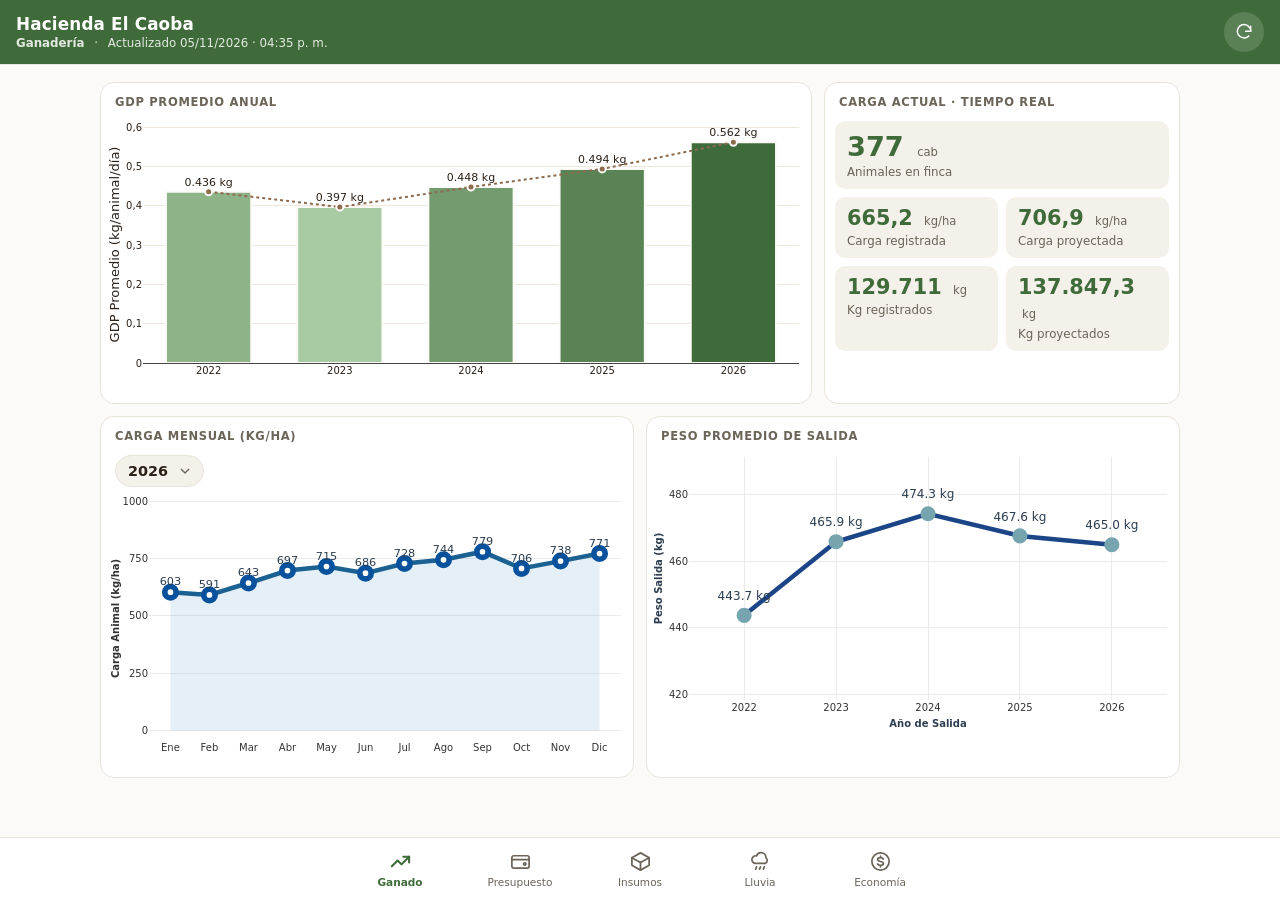
==== movil/index.html @ 1cb39049 "App móvil actualizada 2026-11-05 16:36" ====
<!DOCTYPE html>
<html lang="en">
<head>
<meta charset="utf-8"/>
<style>body{background-color:#FBFAF6;}</style>
<script src="lib/htmlwidgets-1.6.4/htmlwidgets.js"></script>
<script src="lib/plotly-binding-4.12.1/plotly.js"></script>
<script src="lib/typedarray-0.1/typedarray.min.js"></script>
<script src="lib/jquery-3.5.1/jquery.min.js"></script>
<link href="lib/crosstalk-1.2.2/css/crosstalk.min.css" rel="stylesheet" />
<script src="lib/crosstalk-1.2.2/js/crosstalk.min.js"></script>
<link href="lib/plotly-htmlwidgets-css-2.25.2/plotly-htmlwidgets.css" rel="stylesheet" />
<script src="lib/plotly-main-2.25.2/plotly-latest.min.js"></script>
<script src="lib/plotly-locale-es-2.25.2/es.js"></script>
<script src="lib/core-js-2.5.3/shim.min.js"></script>
<script src="lib/react-18.2.0/react.min.js"></script>
<script src="lib/react-18.2.0/react-dom.min.js"></script>
<script src="lib/reactwidget-2.0.0/react-tools.js"></script>
<link href="lib/htmltools-fill-0.5.9/fill.css" rel="stylesheet" />
<link href="lib/reactable-0.4.5/reactable.css" rel="stylesheet" />
<script src="lib/reactable-binding-0.4.5/reactable.js"></script>
  <meta name="viewport" content="width=device-width, initial-scale=1, viewport-fit=cover"/>
  <meta name="theme-color" content="#3F6B3A"/>
  <meta name="mobile-web-app-capable" content="yes"/>
  <meta name="apple-mobile-web-app-capable" content="yes"/>
  <meta name="apple-mobile-web-app-status-bar-style" content="black-translucent"/>
  <meta name="apple-mobile-web-app-title" content="El Caoba"/>
  <title>Hacienda El Caoba</title>
  <link rel="manifest" href="manifest.json"/>
  <link rel="icon" type="image/png" href="icon-192.png"/>
  <link rel="apple-touch-icon" href="apple-touch-icon.png"/>
  <link rel="stylesheet" href="movil.css"/>
</head>
<body>
<header class="top">
  <div class="top-txt">
    <div class="marca">Hacienda El Caoba</div>
    <div class="sub">
      <span id="titulo-tab">Ganadería</span>
      <span class="punto">·</span>
      Actualizado 05/11/2026 · 04:35 p. m.
    </div>
  </div>
  <button type="button" id="btn-recargar" class="recargar" aria-label="Recargar"><svg viewBox="0 0 24 24" aria-hidden="true"><path d="M20 11a8 8 0 1 0-2.3 5.7"/><polyline points="20 5 20 11 14 11"/></svg></button>
</header>
<main>
  <section id="tab-ganado" class="tab" data-titulo="Ganadería">
    <div class="grid ocho-cuatro">
      <div class="card orden-1">
        <div class="card-h">Carga actual · tiempo real</div>
        <div class="card-b">
          <div class="kpis">
            <div class="kpi ancho">
              <div class="kpi-v">
                377
                <span class="kpi-u">cab</span>
              </div>
              <div class="kpi-l">Animales en finca</div>
            </div>
            <div class="kpi">
              <div class="kpi-v">
                665,2
                <span class="kpi-u">kg/ha</span>
              </div>
              <div class="kpi-l">Carga registrada</div>
            </div>
            <div class="kpi">
              <div class="kpi-v">
                706,9
                <span class="kpi-u">kg/ha</span>
              </div>
              <div class="kpi-l">Carga proyectada</div>
            </div>
            <div class="kpi">
              <div class="kpi-v">
                129.711
                <span class="kpi-u">kg</span>
              </div>
              <div class="kpi-l">Kg registrados</div>
            </div>
            <div class="kpi">
              <div class="kpi-v">
                137.847,3
                <span class="kpi-u">kg</span>
              </div>
              <div class="kpi-l">Kg proyectados</div>
            </div>
          </div>
        </div>
      </div>
      <div class="card">
        <div class="card-h">GDP promedio anual</div>
        <div class="card-b">
          <div id="htmlwidget-a398d5fec4805146b8e8" style="width:100%;height:280px;" class="plotly html-widget"></div>
          <script type="application/json" data-for="htmlwidget-a398d5fec4805146b8e8">{"x":{"visdat":{"25c83683757":["function () ","plotlyVisDat"]},"cur_data":"25c83683757","attrs":{"25c83683757":{"x":{},"y":{},"marker":{"color":["#8EB389","#A9CBA4","#749B6F","#598354","#3F6B3A"],"line":{"color":"#FBFAF6","width":2}},"text":{},"textposition":"outside","hovertemplate":"<b>%{x}<\/b><br>GDP: %{text}<extra><\/extra>","alpha_stroke":1,"sizes":[10,100],"spans":[1,20],"type":"bar"},"25c83683757.1":{"x":{},"y":{},"marker":{"color":"#8C6A4E","line":{"color":"#FBFAF6","width":2},"size":7},"text":{},"textposition":"outside","hovertemplate":"<b>%{x}<\/b><br>GDP: %{text}<extra><\/extra>","alpha_stroke":1,"sizes":[10,100],"spans":[1,20],"type":"scatter","mode":"lines+markers","line":{"color":"#8C6A4E","width":2,"dash":"dot"},"showlegend":false,"hoverinfo":"skip","inherit":true}},"layout":{"margin":{"l":6,"r":6,"t":8,"b":6,"pad":0},"showlegend":false,"bargap":0.34999999999999998,"xaxis":{"domain":[0,1],"automargin":true,"title":"","type":"category","categoryorder":"array","categoryarray":["2022","2023","2024","2025","2026"],"fixedrange":true,"tickfont":{"size":10}},"yaxis":{"domain":[0,1],"automargin":true,"title":"GDP Promedio (kg/animal/día)","rangemode":"tozero","gridcolor":"#eee8dc","fixedrange":true,"tickfont":{"size":10}},"hovermode":"closest","autosize":true,"paper_bgcolor":"rgba(0,0,0,0)","plot_bgcolor":"rgba(0,0,0,0)","dragmode":false,"font":{"family":"system-ui, -apple-system, Segoe UI, Roboto, sans-serif","size":11,"color":"#2B2118"},"legend":{"orientation":"h","x":0,"xanchor":"left","y":1.02,"yanchor":"bottom","font":{"size":10},"bgcolor":"rgba(0,0,0,0)"},"hoverlabel":{"font":{"size":12}}},"source":"A","config":{"modeBarButtonsToAdd":["hoverclosest","hovercompare"],"showSendToCloud":false,"responsive":true,"locale":"es","displayModeBar":false,"scrollZoom":false,"doubleClick":false},"data":[{"x":["2022","2023","2024","2025","2026"],"y":[0.436,0.39700000000000002,0.44800000000000001,0.49399999999999999,0.56200000000000006],"marker":{"color":["#8EB389","#A9CBA4","#749B6F","#598354","#3F6B3A"],"line":{"color":"#FBFAF6","width":2}},"text":["0.436 kg","0.397 kg","0.448 kg","0.494 kg","0.562 kg"],"textposition":["outside","outside","outside","outside","outside"],"hovertemplate":["<b>%{x}<\/b><br>GDP: %{text}<extra><\/extra>","<b>%{x}<\/b><br>GDP: %{text}<extra><\/extra>","<b>%{x}<\/b><br>GDP: %{text}<extra><\/extra>","<b>%{x}<\/b><br>GDP: %{text}<extra><\/extra>","<b>%{x}<\/b><br>GDP: %{text}<extra><\/extra>"],"type":"bar","error_y":{"color":"rgba(31,119,180,1)"},"error_x":{"color":"rgba(31,119,180,1)"},"xaxis":"x","yaxis":"y","frame":null},{"x":["2022","2023","2024","2025","2026"],"y":[0.436,0.39700000000000002,0.44800000000000001,0.49399999999999999,0.56200000000000006],"marker":{"color":"#8C6A4E","line":{"color":"#FBFAF6","width":2},"size":7},"text":["0.436 kg","0.397 kg","0.448 kg","0.494 kg","0.562 kg"],"textposition":["outside","outside","outside","outside","outside"],"hovertemplate":["<b>%{x}<\/b><br>GDP: %{text}<extra><\/extra>","<b>%{x}<\/b><br>GDP: %{text}<extra><\/extra>","<b>%{x}<\/b><br>GDP: %{text}<extra><\/extra>","<b>%{x}<\/b><br>GDP: %{text}<extra><\/extra>","<b>%{x}<\/b><br>GDP: %{text}<extra><\/extra>"],"type":"scatter","mode":"lines+markers","line":{"color":"#8C6A4E","width":2,"dash":"dot"},"showlegend":false,"hoverinfo":["skip","skip","skip","skip","skip"],"error_y":{"color":"rgba(255,127,14,1)"},"error_x":{"color":"rgba(255,127,14,1)"},"xaxis":"x","yaxis":"y","frame":null}],"highlight":{"on":"plotly_click","persistent":false,"dynamic":false,"selectize":false,"opacityDim":0.20000000000000001,"selected":{"opacity":1},"debounce":0},"shinyEvents":["plotly_hover","plotly_click","plotly_selected","plotly_relayout","plotly_brushed","plotly_brushing","plotly_clickannotation","plotly_doubleclick","plotly_deselect","plotly_afterplot","plotly_sunburstclick"],"base_url":"https://plot.ly"},"evals":[],"jsHooks":[]}</script>
        </div>
      </div>
    </div>
    <div class="grid dos">
      <div class="card">
        <div class="card-h">Carga mensual (kg/ha)</div>
        <div class="card-b">
          <div class="selector-anio">
            <select class="sel" aria-label="Año">
              <option value="2022">2022</option>
              <option value="2023">2023</option>
              <option value="2024">2024</option>
              <option value="2025">2025</option>
              <option value="2026" selected>2026</option>
            </select>
            <div class="anio-panel" data-anio="2022" hidden>
              <div id="htmlwidget-6ce4cb47ebc7bf6edc62" style="width:100%;height:280px;" class="plotly html-widget"></div>
              <script type="application/json" data-for="htmlwidget-6ce4cb47ebc7bf6edc62">{"x":{"data":[{"x":[1,2,3,4,5,6,7,8,9,10,11,12,12,12,11,10,9,8,7,6,5,4,3,2,1,1],"y":[0,0,0,0,0,0,0,0,0,0,0,0,0,377.69999999999999,428.89999999999998,422.30000000000001,422.80000000000001,459.39999999999998,444.19999999999999,517.20000000000005,539.70000000000005,456.19999999999999,387.10000000000002,371.30000000000001,356.5,0],"text":["as.numeric(mes_nombre):  1<br />kg_por_ha: 356.5","as.numeric(mes_nombre):  2<br />kg_por_ha: 371.3","as.numeric(mes_nombre):  3<br />kg_por_ha: 387.1","as.numeric(mes_nombre):  4<br />kg_por_ha: 456.2","as.numeric(mes_nombre):  5<br />kg_por_ha: 539.7","as.numeric(mes_nombre):  6<br />kg_por_ha: 517.2","as.numeric(mes_nombre):  7<br />kg_por_ha: 444.2","as.numeric(mes_nombre):  8<br />kg_por_ha: 459.4","as.numeric(mes_nombre):  9<br />kg_por_ha: 422.8","as.numeric(mes_nombre): 10<br />kg_por_ha: 422.3","as.numeric(mes_nombre): 11<br />kg_por_ha: 428.9","as.numeric(mes_nombre): 12<br />kg_por_ha: 377.7","as.numeric(mes_nombre): 12<br />kg_por_ha: 377.7","as.numeric(mes_nombre): 12<br />kg_por_ha: 377.7","as.numeric(mes_nombre): 11<br />kg_por_ha: 428.9","as.numeric(mes_nombre): 10<br />kg_por_ha: 422.3","as.numeric(mes_nombre):  9<br />kg_por_ha: 422.8","as.numeric(mes_nombre):  8<br />kg_por_ha: 459.4","as.numeric(mes_nombre):  7<br />kg_por_ha: 444.2","as.numeric(mes_nombre):  6<br />kg_por_ha: 517.2","as.numeric(mes_nombre):  5<br />kg_por_ha: 539.7","as.numeric(mes_nombre):  4<br />kg_por_ha: 456.2","as.numeric(mes_nombre):  3<br />kg_por_ha: 387.1","as.numeric(mes_nombre):  2<br />kg_por_ha: 371.3","as.numeric(mes_nombre):  1<br />kg_por_ha: 356.5","as.numeric(mes_nombre):  1<br />kg_por_ha: 356.5"],"type":"scatter","mode":"lines","line":{"width":1.8897637795275593,"color":"transparent","dash":"solid"},"fill":"toself","fillcolor":"rgba(44,127,184,0.12)","hoveron":"points","showlegend":false,"xaxis":"x","yaxis":"y","hoverinfo":"text","frame":null},{"x":[1,2,3,4,5,6,7,8,9,10,11,12],"y":[356.5,371.30000000000001,387.10000000000002,456.19999999999999,539.70000000000005,517.20000000000005,444.19999999999999,459.39999999999998,422.80000000000001,422.30000000000001,428.89999999999998,377.69999999999999],"text":["as.numeric(mes_nombre):  1<br />kg_por_ha: 356.5","as.numeric(mes_nombre):  2<br />kg_por_ha: 371.3","as.numeric(mes_nombre):  3<br />kg_por_ha: 387.1","as.numeric(mes_nombre):  4<br />kg_por_ha: 456.2","as.numeric(mes_nombre):  5<br />kg_por_ha: 539.7","as.numeric(mes_nombre):  6<br />kg_por_ha: 517.2","as.numeric(mes_nombre):  7<br />kg_por_ha: 444.2","as.numeric(mes_nombre):  8<br />kg_por_ha: 459.4","as.numeric(mes_nombre):  9<br />kg_por_ha: 422.8","as.numeric(mes_nombre): 10<br />kg_por_ha: 422.3","as.numeric(mes_nombre): 11<br />kg_por_ha: 428.9","as.numeric(mes_nombre): 12<br />kg_por_ha: 377.7"],"type":"scatter","mode":"lines+markers","line":{"width":4.5354330708661417,"color":"rgba(27,97,145,1)","dash":"solid"},"hoveron":"points","showlegend":false,"xaxis":"x","yaxis":"y","hoverinfo":"text","marker":{"autocolorscale":false,"color":"rgba(255,255,255,1)","opacity":1,"size":11.338582677165356,"symbol":"circle","line":{"width":5.6692913385826778,"color":"rgba(8,81,156,1)"}},"frame":null},{"x":[1,2,3,4,5,6,7,8,9,10,11,12],"y":[396.80400000000003,411.60400000000004,427.40400000000005,496.50400000000002,580.00400000000002,557.50400000000002,484.50400000000002,499.70400000000001,463.10400000000004,462.60400000000004,469.20400000000001,418.00400000000002],"text":["356","371","387","456","540","517","444","459","423","422","429","378"],"hovertext":["as.numeric(mes_nombre):  1<br />kg_por_ha: 356.5<br />sprintf(\"%.0f\", kg_por_ha): 356","as.numeric(mes_nombre):  2<br />kg_por_ha: 371.3<br />sprintf(\"%.0f\", kg_por_ha): 371","as.numeric(mes_nombre):  3<br />kg_por_ha: 387.1<br />sprintf(\"%.0f\", kg_por_ha): 387","as.numeric(mes_nombre):  4<br />kg_por_ha: 456.2<br />sprintf(\"%.0f\", kg_por_ha): 456","as.numeric(mes_nombre):  5<br />kg_por_ha: 539.7<br />sprintf(\"%.0f\", kg_por_ha): 540","as.numeric(mes_nombre):  6<br />kg_por_ha: 517.2<br />sprintf(\"%.0f\", kg_por_ha): 517","as.numeric(mes_nombre):  7<br />kg_por_ha: 444.2<br />sprintf(\"%.0f\", kg_por_ha): 444","as.numeric(mes_nombre):  8<br />kg_por_ha: 459.4<br />sprintf(\"%.0f\", kg_por_ha): 459","as.numeric(mes_nombre):  9<br />kg_por_ha: 422.8<br />sprintf(\"%.0f\", kg_por_ha): 423","as.numeric(mes_nombre): 10<br />kg_por_ha: 422.3<br />sprintf(\"%.0f\", kg_por_ha): 422","as.numeric(mes_nombre): 11<br />kg_por_ha: 428.9<br />sprintf(\"%.0f\", kg_por_ha): 429","as.numeric(mes_nombre): 12<br />kg_por_ha: 377.7<br />sprintf(\"%.0f\", kg_por_ha): 378"],"textfont":{"size":11.338582677165356,"color":"rgba(44,62,80,1)"},"type":"scatter","mode":"text","hoveron":"points","showlegend":false,"xaxis":"x","yaxis":"y","hoverinfo":"text","frame":null}],"layout":{"margin":{"l":6,"r":6,"t":8,"b":6,"pad":0},"paper_bgcolor":"rgba(0,0,0,0)","font":{"color":"#2B2118","family":"system-ui, -apple-system, Segoe UI, Roboto, sans-serif","size":11},"xaxis":{"domain":[0,1],"automargin":true,"type":"linear","autorange":false,"range":[0.44999999999999996,12.550000000000001],"tickmode":"array","ticktext":["Ene","Feb","Mar","Abr","May","Jun","Jul","Ago","Sep","Oct","Nov","Dic"],"tickvals":[1,2,3,4,5,6,7.0000000000000009,8,9,10,11,12],"categoryorder":"array","categoryarray":["Ene","Feb","Mar","Abr","May","Jun","Jul","Ago","Sep","Oct","Nov","Dic"],"nticks":null,"ticks":"","tickcolor":null,"ticklen":3.6529680365296811,"tickwidth":0,"showticklabels":true,"tickfont":{"color":"rgba(51,51,51,1)","family":"","size":10},"tickangle":-0,"showline":false,"linecolor":null,"linewidth":0,"showgrid":false,"gridcolor":null,"gridwidth":0,"zeroline":false,"anchor":"y","title":{"text":"","font":{"color":"rgba(0,0,0,1)","family":"","size":10}},"hoverformat":".2f","fixedrange":true},"yaxis":{"domain":[0,1],"automargin":true,"type":"linear","autorange":false,"range":[-29.000200000000003,719.20496000000003],"tickmode":"array","ticktext":["0","200","400","600"],"tickvals":[0,200,399.99999999999994,600],"categoryorder":"array","categoryarray":["0","200","400","600"],"nticks":null,"ticks":"","tickcolor":null,"ticklen":3.6529680365296811,"tickwidth":0,"showticklabels":true,"tickfont":{"color":"rgba(51,51,51,1)","family":"","size":10},"tickangle":-0,"showline":false,"linecolor":null,"linewidth":0,"showgrid":true,"gridcolor":"rgba(235,235,235,1)","gridwidth":0.66417600664176002,"zeroline":false,"anchor":"x","title":{"text":"<b> Carga Animal (kg/ha) <\/b>","font":{"color":"rgba(51,51,51,1)","family":"","size":10}},"hoverformat":".2f","fixedrange":true},"shapes":[],"showlegend":false,"legend":{"bgcolor":"rgba(0,0,0,0)","bordercolor":null,"borderwidth":0,"font":{"color":"rgba(0,0,0,1)","family":"","size":10},"orientation":"h","x":0,"xanchor":"left","y":1.02,"yanchor":"bottom"},"hovermode":"closest","barmode":"relative","autosize":true,"plot_bgcolor":"rgba(0,0,0,0)","dragmode":false,"hoverlabel":{"font":{"size":12}}},"config":{"doubleClick":false,"modeBarButtonsToAdd":["hoverclosest","hovercompare"],"showSendToCloud":false,"locale":"es","displayModeBar":false,"responsive":true,"scrollZoom":false},"source":"A","attrs":{"25c8193a7cc7":{"x":{},"y":{},"type":"scatter"},"25c872a34c78":{"x":{},"y":{}},"25c875ef5917":{"x":{},"y":{}},"25c843a76fcd":{"x":{},"y":{},"label":{}}},"cur_data":"25c8193a7cc7","visdat":{"25c8193a7cc7":["function (y) ","x"],"25c872a34c78":["function (y) ","x"],"25c875ef5917":["function (y) ","x"],"25c843a76fcd":["function (y) ","x"]},"highlight":{"on":"plotly_click","persistent":false,"dynamic":false,"selectize":false,"opacityDim":0.20000000000000001,"selected":{"opacity":1},"debounce":0},"shinyEvents":["plotly_hover","plotly_click","plotly_selected","plotly_relayout","plotly_brushed","plotly_brushing","plotly_clickannotation","plotly_doubleclick","plotly_deselect","plotly_afterplot","plotly_sunburstclick"],"base_url":"https://plot.ly"},"evals":[],"jsHooks":[]}</script>
            </div>
            <div class="anio-panel" data-anio="2023" hidden>
              <div id="htmlwidget-a67f8a77bf8d2c8dbdd1" style="width:100%;height:280px;" class="plotly html-widget"></div>
              <script type="application/json" data-for="htmlwidget-a67f8a77bf8d2c8dbdd1">{"x":{"data":[{"x":[1,2,3,4,5,6,7,8,9,10,11,12,12,12,11,10,9,8,7,6,5,4,3,2,1,1],"y":[0,0,0,0,0,0,0,0,0,0,0,0,0,629.70000000000005,642,616.89999999999998,562.79999999999995,559,546.70000000000005,445.80000000000001,374.60000000000002,383.10000000000002,366.5,378.19999999999999,399.10000000000002,0],"text":["as.numeric(mes_nombre):  1<br />kg_por_ha: 399.1","as.numeric(mes_nombre):  2<br />kg_por_ha: 378.2","as.numeric(mes_nombre):  3<br />kg_por_ha: 366.5","as.numeric(mes_nombre):  4<br />kg_por_ha: 383.1","as.numeric(mes_nombre):  5<br />kg_por_ha: 374.6","as.numeric(mes_nombre):  6<br />kg_por_ha: 445.8","as.numeric(mes_nombre):  7<br />kg_por_ha: 546.7","as.numeric(mes_nombre):  8<br />kg_por_ha: 559.0","as.numeric(mes_nombre):  9<br />kg_por_ha: 562.8","as.numeric(mes_nombre): 10<br />kg_por_ha: 616.9","as.numeric(mes_nombre): 11<br />kg_por_ha: 642.0","as.numeric(mes_nombre): 12<br />kg_por_ha: 629.7","as.numeric(mes_nombre): 12<br />kg_por_ha: 629.7","as.numeric(mes_nombre): 12<br />kg_por_ha: 629.7","as.numeric(mes_nombre): 11<br />kg_por_ha: 642.0","as.numeric(mes_nombre): 10<br />kg_por_ha: 616.9","as.numeric(mes_nombre):  9<br />kg_por_ha: 562.8","as.numeric(mes_nombre):  8<br />kg_por_ha: 559.0","as.numeric(mes_nombre):  7<br />kg_por_ha: 546.7","as.numeric(mes_nombre):  6<br />kg_por_ha: 445.8","as.numeric(mes_nombre):  5<br />kg_por_ha: 374.6","as.numeric(mes_nombre):  4<br />kg_por_ha: 383.1","as.numeric(mes_nombre):  3<br />kg_por_ha: 366.5","as.numeric(mes_nombre):  2<br />kg_por_ha: 378.2","as.numeric(mes_nombre):  1<br />kg_por_ha: 399.1","as.numeric(mes_nombre):  1<br />kg_por_ha: 399.1"],"type":"scatter","mode":"lines","line":{"width":1.8897637795275593,"color":"transparent","dash":"solid"},"fill":"toself","fillcolor":"rgba(44,127,184,0.12)","hoveron":"points","showlegend":false,"xaxis":"x","yaxis":"y","hoverinfo":"text","frame":null},{"x":[1,2,3,4,5,6,7,8,9,10,11,12],"y":[399.10000000000002,378.19999999999999,366.5,383.10000000000002,374.60000000000002,445.80000000000001,546.70000000000005,559,562.79999999999995,616.89999999999998,642,629.70000000000005],"text":["as.numeric(mes_nombre):  1<br />kg_por_ha: 399.1","as.numeric(mes_nombre):  2<br />kg_por_ha: 378.2","as.numeric(mes_nombre):  3<br />kg_por_ha: 366.5","as.numeric(mes_nombre):  4<br />kg_por_ha: 383.1","as.numeric(mes_nombre):  5<br />kg_por_ha: 374.6","as.numeric(mes_nombre):  6<br />kg_por_ha: 445.8","as.numeric(mes_nombre):  7<br />kg_por_ha: 546.7","as.numeric(mes_nombre):  8<br />kg_por_ha: 559.0","as.numeric(mes_nombre):  9<br />kg_por_ha: 562.8","as.numeric(mes_nombre): 10<br />kg_por_ha: 616.9","as.numeric(mes_nombre): 11<br />kg_por_ha: 642.0","as.numeric(mes_nombre): 12<br />kg_por_ha: 629.7"],"type":"scatter","mode":"lines+markers","line":{"width":4.5354330708661417,"color":"rgba(27,97,145,1)","dash":"solid"},"hoveron":"points","showlegend":false,"xaxis":"x","yaxis":"y","hoverinfo":"text","marker":{"autocolorscale":false,"color":"rgba(255,255,255,1)","opacity":1,"size":11.338582677165356,"symbol":"circle","line":{"width":5.6692913385826778,"color":"rgba(8,81,156,1)"}},"frame":null},{"x":[1,2,3,4,5,6,7,8,9,10,11,12],"y":[459.71000000000004,438.81,427.11000000000001,443.71000000000004,435.21000000000004,506.41000000000003,607.31000000000006,619.61000000000001,623.40999999999997,677.50999999999999,702.61000000000001,690.31000000000006],"text":["399","378","366","383","375","446","547","559","563","617","642","630"],"hovertext":["as.numeric(mes_nombre):  1<br />kg_por_ha: 399.1<br />sprintf(\"%.0f\", kg_por_ha): 399","as.numeric(mes_nombre):  2<br />kg_por_ha: 378.2<br />sprintf(\"%.0f\", kg_por_ha): 378","as.numeric(mes_nombre):  3<br />kg_por_ha: 366.5<br />sprintf(\"%.0f\", kg_por_ha): 366","as.numeric(mes_nombre):  4<br />kg_por_ha: 383.1<br />sprintf(\"%.0f\", kg_por_ha): 383","as.numeric(mes_nombre):  5<br />kg_por_ha: 374.6<br />sprintf(\"%.0f\", kg_por_ha): 375","as.numeric(mes_nombre):  6<br />kg_por_ha: 445.8<br />sprintf(\"%.0f\", kg_por_ha): 446","as.numeric(mes_nombre):  7<br />kg_por_ha: 546.7<br />sprintf(\"%.0f\", kg_por_ha): 547","as.numeric(mes_nombre):  8<br />kg_por_ha: 559.0<br />sprintf(\"%.0f\", kg_por_ha): 559","as.numeric(mes_nombre):  9<br />kg_por_ha: 562.8<br />sprintf(\"%.0f\", kg_por_ha): 563","as.numeric(mes_nombre): 10<br />kg_por_ha: 616.9<br />sprintf(\"%.0f\", kg_por_ha): 617","as.numeric(mes_nombre): 11<br />kg_por_ha: 642.0<br />sprintf(\"%.0f\", kg_por_ha): 642","as.numeric(mes_nombre): 12<br />kg_por_ha: 629.7<br />sprintf(\"%.0f\", kg_por_ha): 630"],"textfont":{"size":11.338582677165356,"color":"rgba(44,62,80,1)"},"type":"scatter","mode":"text","hoveron":"points","showlegend":false,"xaxis":"x","yaxis":"y","hoverinfo":"text","frame":null}],"layout":{"margin":{"l":6,"r":6,"t":8,"b":6,"pad":0},"paper_bgcolor":"rgba(0,0,0,0)","font":{"color":"#2B2118","family":"system-ui, -apple-system, Segoe UI, Roboto, sans-serif","size":11},"xaxis":{"domain":[0,1],"automargin":true,"type":"linear","autorange":false,"range":[0.44999999999999996,12.550000000000001],"tickmode":"array","ticktext":["Ene","Feb","Mar","Abr","May","Jun","Jul","Ago","Sep","Oct","Nov","Dic"],"tickvals":[1,2,3,4,5,6,7.0000000000000009,8,9,10,11,12],"categoryorder":"array","categoryarray":["Ene","Feb","Mar","Abr","May","Jun","Jul","Ago","Sep","Oct","Nov","Dic"],"nticks":null,"ticks":"","tickcolor":null,"ticklen":3.6529680365296811,"tickwidth":0,"showticklabels":true,"tickfont":{"color":"rgba(51,51,51,1)","family":"","size":10},"tickangle":-0,"showline":false,"linecolor":null,"linewidth":0,"showgrid":false,"gridcolor":null,"gridwidth":0,"zeroline":false,"anchor":"y","title":{"text":"","font":{"color":"rgba(0,0,0,1)","family":"","size":10}},"hoverformat":".2f","fixedrange":true},"yaxis":{"domain":[0,1],"automargin":true,"type":"linear","autorange":false,"range":[-35.130500000000005,871.2364],"tickmode":"array","ticktext":["0","200","400","600","800"],"tickvals":[0,199.99999999999997,400,600,800],"categoryorder":"array","categoryarray":["0","200","400","600","800"],"nticks":null,"ticks":"","tickcolor":null,"ticklen":3.6529680365296811,"tickwidth":0,"showticklabels":true,"tickfont":{"color":"rgba(51,51,51,1)","family":"","size":10},"tickangle":-0,"showline":false,"linecolor":null,"linewidth":0,"showgrid":true,"gridcolor":"rgba(235,235,235,1)","gridwidth":0.66417600664176002,"zeroline":false,"anchor":"x","title":{"text":"<b> Carga Animal (kg/ha) <\/b>","font":{"color":"rgba(51,51,51,1)","family":"","size":10}},"hoverformat":".2f","fixedrange":true},"shapes":[],"showlegend":false,"legend":{"bgcolor":"rgba(0,0,0,0)","bordercolor":null,"borderwidth":0,"font":{"color":"rgba(0,0,0,1)","family":"","size":10},"orientation":"h","x":0,"xanchor":"left","y":1.02,"yanchor":"bottom"},"hovermode":"closest","barmode":"relative","autosize":true,"plot_bgcolor":"rgba(0,0,0,0)","dragmode":false,"hoverlabel":{"font":{"size":12}}},"config":{"doubleClick":false,"modeBarButtonsToAdd":["hoverclosest","hovercompare"],"showSendToCloud":false,"locale":"es","displayModeBar":false,"responsive":true,"scrollZoom":false},"source":"A","attrs":{"25c858e3301":{"x":{},"y":{},"type":"scatter"},"25c819784a0f":{"x":{},"y":{}},"25c83b0713d9":{"x":{},"y":{}},"25c82a605742":{"x":{},"y":{},"label":{}}},"cur_data":"25c858e3301","visdat":{"25c858e3301":["function (y) ","x"],"25c819784a0f":["function (y) ","x"],"25c83b0713d9":["function (y) ","x"],"25c82a605742":["function (y) ","x"]},"highlight":{"on":"plotly_click","persistent":false,"dynamic":false,"selectize":false,"opacityDim":0.20000000000000001,"selected":{"opacity":1},"debounce":0},"shinyEvents":["plotly_hover","plotly_click","plotly_selected","plotly_relayout","plotly_brushed","plotly_brushing","plotly_clickannotation","plotly_doubleclick","plotly_deselect","plotly_afterplot","plotly_sunburstclick"],"base_url":"https://plot.ly"},"evals":[],"jsHooks":[]}</script>
            </div>
            <div class="anio-panel" data-anio="2024" hidden>
              <div id="htmlwidget-2681f122103b764500ab" style="width:100%;height:280px;" class="plotly html-widget"></div>
              <script type="application/json" data-for="htmlwidget-2681f122103b764500ab">{"x":{"data":[{"x":[1,2,3,4,5,6,7,8,9,10,11,12,12,12,11,10,9,8,7,6,5,4,3,2,1,1],"y":[0,0,0,0,0,0,0,0,0,0,0,0,0,650.89999999999998,681.29999999999995,714.89999999999998,808.39999999999998,853.60000000000002,840.5,691.79999999999995,687.10000000000002,647.60000000000002,632.89999999999998,632.20000000000005,635.20000000000005,0],"text":["as.numeric(mes_nombre):  1<br />kg_por_ha: 635.2","as.numeric(mes_nombre):  2<br />kg_por_ha: 632.2","as.numeric(mes_nombre):  3<br />kg_por_ha: 632.9","as.numeric(mes_nombre):  4<br />kg_por_ha: 647.6","as.numeric(mes_nombre):  5<br />kg_por_ha: 687.1","as.numeric(mes_nombre):  6<br />kg_por_ha: 691.8","as.numeric(mes_nombre):  7<br />kg_por_ha: 840.5","as.numeric(mes_nombre):  8<br />kg_por_ha: 853.6","as.numeric(mes_nombre):  9<br />kg_por_ha: 808.4","as.numeric(mes_nombre): 10<br />kg_por_ha: 714.9","as.numeric(mes_nombre): 11<br />kg_por_ha: 681.3","as.numeric(mes_nombre): 12<br />kg_por_ha: 650.9","as.numeric(mes_nombre): 12<br />kg_por_ha: 650.9","as.numeric(mes_nombre): 12<br />kg_por_ha: 650.9","as.numeric(mes_nombre): 11<br />kg_por_ha: 681.3","as.numeric(mes_nombre): 10<br />kg_por_ha: 714.9","as.numeric(mes_nombre):  9<br />kg_por_ha: 808.4","as.numeric(mes_nombre):  8<br />kg_por_ha: 853.6","as.numeric(mes_nombre):  7<br />kg_por_ha: 840.5","as.numeric(mes_nombre):  6<br />kg_por_ha: 691.8","as.numeric(mes_nombre):  5<br />kg_por_ha: 687.1","as.numeric(mes_nombre):  4<br />kg_por_ha: 647.6","as.numeric(mes_nombre):  3<br />kg_por_ha: 632.9","as.numeric(mes_nombre):  2<br />kg_por_ha: 632.2","as.numeric(mes_nombre):  1<br />kg_por_ha: 635.2","as.numeric(mes_nombre):  1<br />kg_por_ha: 635.2"],"type":"scatter","mode":"lines","line":{"width":1.8897637795275593,"color":"transparent","dash":"solid"},"fill":"toself","fillcolor":"rgba(44,127,184,0.12)","hoveron":"points","showlegend":false,"xaxis":"x","yaxis":"y","hoverinfo":"text","frame":null},{"x":[1,2,3,4,5,6,7,8,9,10,11,12],"y":[635.20000000000005,632.20000000000005,632.89999999999998,647.60000000000002,687.10000000000002,691.79999999999995,840.5,853.60000000000002,808.39999999999998,714.89999999999998,681.29999999999995,650.89999999999998],"text":["as.numeric(mes_nombre):  1<br />kg_por_ha: 635.2","as.numeric(mes_nombre):  2<br />kg_por_ha: 632.2","as.numeric(mes_nombre):  3<br />kg_por_ha: 632.9","as.numeric(mes_nombre):  4<br />kg_por_ha: 647.6","as.numeric(mes_nombre):  5<br />kg_por_ha: 687.1","as.numeric(mes_nombre):  6<br />kg_por_ha: 691.8","as.numeric(mes_nombre):  7<br />kg_por_ha: 840.5","as.numeric(mes_nombre):  8<br />kg_por_ha: 853.6","as.numeric(mes_nombre):  9<br />kg_por_ha: 808.4","as.numeric(mes_nombre): 10<br />kg_por_ha: 714.9","as.numeric(mes_nombre): 11<br />kg_por_ha: 681.3","as.numeric(mes_nombre): 12<br />kg_por_ha: 650.9"],"type":"scatter","mode":"lines+markers","line":{"width":4.5354330708661417,"color":"rgba(27,97,145,1)","dash":"solid"},"hoveron":"points","showlegend":false,"xaxis":"x","yaxis":"y","hoverinfo":"text","marker":{"autocolorscale":false,"color":"rgba(255,255,255,1)","opacity":1,"size":11.338582677165356,"symbol":"circle","line":{"width":5.6692913385826778,"color":"rgba(8,81,156,1)"}},"frame":null},{"x":[1,2,3,4,5,6,7,8,9,10,11,12],"y":[683.90800000000002,680.90800000000002,681.60799999999995,696.30799999999999,735.80799999999999,740.50799999999992,889.20799999999997,902.30799999999999,857.10799999999995,763.60799999999995,730.00799999999992,699.60799999999995],"text":["635","632","633","648","687","692","840","854","808","715","681","651"],"hovertext":["as.numeric(mes_nombre):  1<br />kg_por_ha: 635.2<br />sprintf(\"%.0f\", kg_por_ha): 635","as.numeric(mes_nombre):  2<br />kg_por_ha: 632.2<br />sprintf(\"%.0f\", kg_por_ha): 632","as.numeric(mes_nombre):  3<br />kg_por_ha: 632.9<br />sprintf(\"%.0f\", kg_por_ha): 633","as.numeric(mes_nombre):  4<br />kg_por_ha: 647.6<br />sprintf(\"%.0f\", kg_por_ha): 648","as.numeric(mes_nombre):  5<br />kg_por_ha: 687.1<br />sprintf(\"%.0f\", kg_por_ha): 687","as.numeric(mes_nombre):  6<br />kg_por_ha: 691.8<br />sprintf(\"%.0f\", kg_por_ha): 692","as.numeric(mes_nombre):  7<br />kg_por_ha: 840.5<br />sprintf(\"%.0f\", kg_por_ha): 840","as.numeric(mes_nombre):  8<br />kg_por_ha: 853.6<br />sprintf(\"%.0f\", kg_por_ha): 854","as.numeric(mes_nombre):  9<br />kg_por_ha: 808.4<br />sprintf(\"%.0f\", kg_por_ha): 808","as.numeric(mes_nombre): 10<br />kg_por_ha: 714.9<br />sprintf(\"%.0f\", kg_por_ha): 715","as.numeric(mes_nombre): 11<br />kg_por_ha: 681.3<br />sprintf(\"%.0f\", kg_por_ha): 681","as.numeric(mes_nombre): 12<br />kg_por_ha: 650.9<br />sprintf(\"%.0f\", kg_por_ha): 651"],"textfont":{"size":11.338582677165356,"color":"rgba(44,62,80,1)"},"type":"scatter","mode":"text","hoveron":"points","showlegend":false,"xaxis":"x","yaxis":"y","hoverinfo":"text","frame":null}],"layout":{"margin":{"l":6,"r":6,"t":8,"b":6,"pad":0},"paper_bgcolor":"rgba(0,0,0,0)","font":{"color":"#2B2118","family":"system-ui, -apple-system, Segoe UI, Roboto, sans-serif","size":11},"xaxis":{"domain":[0,1],"automargin":true,"type":"linear","autorange":false,"range":[0.44999999999999996,12.550000000000001],"tickmode":"array","ticktext":["Ene","Feb","Mar","Abr","May","Jun","Jul","Ago","Sep","Oct","Nov","Dic"],"tickvals":[1,2,3,4,5,6,7.0000000000000009,8,9,10,11,12],"categoryorder":"array","categoryarray":["Ene","Feb","Mar","Abr","May","Jun","Jul","Ago","Sep","Oct","Nov","Dic"],"nticks":null,"ticks":"","tickcolor":null,"ticklen":3.6529680365296811,"tickwidth":0,"showticklabels":true,"tickfont":{"color":"rgba(51,51,51,1)","family":"","size":10},"tickangle":-0,"showline":false,"linecolor":null,"linewidth":0,"showgrid":false,"gridcolor":null,"gridwidth":0,"zeroline":false,"anchor":"y","title":{"text":"","font":{"color":"rgba(0,0,0,1)","family":"","size":10}},"hoverformat":".2f","fixedrange":true},"yaxis":{"domain":[0,1],"automargin":true,"type":"linear","autorange":false,"range":[-45.115400000000001,1118.8619200000001],"tickmode":"array","ticktext":["0","300","600","900"],"tickvals":[0,300,600,900],"categoryorder":"array","categoryarray":["0","300","600","900"],"nticks":null,"ticks":"","tickcolor":null,"ticklen":3.6529680365296811,"tickwidth":0,"showticklabels":true,"tickfont":{"color":"rgba(51,51,51,1)","family":"","size":10},"tickangle":-0,"showline":false,"linecolor":null,"linewidth":0,"showgrid":true,"gridcolor":"rgba(235,235,235,1)","gridwidth":0.66417600664176002,"zeroline":false,"anchor":"x","title":{"text":"<b> Carga Animal (kg/ha) <\/b>","font":{"color":"rgba(51,51,51,1)","family":"","size":10}},"hoverformat":".2f","fixedrange":true},"shapes":[],"showlegend":false,"legend":{"bgcolor":"rgba(0,0,0,0)","bordercolor":null,"borderwidth":0,"font":{"color":"rgba(0,0,0,1)","family":"","size":10},"orientation":"h","x":0,"xanchor":"left","y":1.02,"yanchor":"bottom"},"hovermode":"closest","barmode":"relative","autosize":true,"plot_bgcolor":"rgba(0,0,0,0)","dragmode":false,"hoverlabel":{"font":{"size":12}}},"config":{"doubleClick":false,"modeBarButtonsToAdd":["hoverclosest","hovercompare"],"showSendToCloud":false,"locale":"es","displayModeBar":false,"responsive":true,"scrollZoom":false},"source":"A","attrs":{"25c87a4422ce":{"x":{},"y":{},"type":"scatter"},"25c85c5f560f":{"x":{},"y":{}},"25c876082e72":{"x":{},"y":{}},"25c83de52065":{"x":{},"y":{},"label":{}}},"cur_data":"25c87a4422ce","visdat":{"25c87a4422ce":["function (y) ","x"],"25c85c5f560f":["function (y) ","x"],"25c876082e72":["function (y) ","x"],"25c83de52065":["function (y) ","x"]},"highlight":{"on":"plotly_click","persistent":false,"dynamic":false,"selectize":false,"opacityDim":0.20000000000000001,"selected":{"opacity":1},"debounce":0},"shinyEvents":["plotly_hover","plotly_click","plotly_selected","plotly_relayout","plotly_brushed","plotly_brushing","plotly_clickannotation","plotly_doubleclick","plotly_deselect","plotly_afterplot","plotly_sunburstclick"],"base_url":"https://plot.ly"},"evals":[],"jsHooks":[]}</script>
            </div>
            <div class="anio-panel" data-anio="2025" hidden>
              <div id="htmlwidget-cf93d34cea80ac80bf7a" style="width:100%;height:280px;" class="plotly html-widget"></div>
              <script type="application/json" data-for="htmlwidget-cf93d34cea80ac80bf7a">{"x":{"data":[{"x":[1,2,3,4,5,6,7,8,9,10,11,12,12,12,11,10,9,8,7,6,5,4,3,2,1,1],"y":[0,0,0,0,0,0,0,0,0,0,0,0,0,673.5,727.79999999999995,694.5,741.39999999999998,719.79999999999995,718.5,627.10000000000002,701.10000000000002,686.29999999999995,692.29999999999995,641.5,648.60000000000002,0],"text":["as.numeric(mes_nombre):  1<br />kg_por_ha: 648.6","as.numeric(mes_nombre):  2<br />kg_por_ha: 641.5","as.numeric(mes_nombre):  3<br />kg_por_ha: 692.3","as.numeric(mes_nombre):  4<br />kg_por_ha: 686.3","as.numeric(mes_nombre):  5<br />kg_por_ha: 701.1","as.numeric(mes_nombre):  6<br />kg_por_ha: 627.1","as.numeric(mes_nombre):  7<br />kg_por_ha: 718.5","as.numeric(mes_nombre):  8<br />kg_por_ha: 719.8","as.numeric(mes_nombre):  9<br />kg_por_ha: 741.4","as.numeric(mes_nombre): 10<br />kg_por_ha: 694.5","as.numeric(mes_nombre): 11<br />kg_por_ha: 727.8","as.numeric(mes_nombre): 12<br />kg_por_ha: 673.5","as.numeric(mes_nombre): 12<br />kg_por_ha: 673.5","as.numeric(mes_nombre): 12<br />kg_por_ha: 673.5","as.numeric(mes_nombre): 11<br />kg_por_ha: 727.8","as.numeric(mes_nombre): 10<br />kg_por_ha: 694.5","as.numeric(mes_nombre):  9<br />kg_por_ha: 741.4","as.numeric(mes_nombre):  8<br />kg_por_ha: 719.8","as.numeric(mes_nombre):  7<br />kg_por_ha: 718.5","as.numeric(mes_nombre):  6<br />kg_por_ha: 627.1","as.numeric(mes_nombre):  5<br />kg_por_ha: 701.1","as.numeric(mes_nombre):  4<br />kg_por_ha: 686.3","as.numeric(mes_nombre):  3<br />kg_por_ha: 692.3","as.numeric(mes_nombre):  2<br />kg_por_ha: 641.5","as.numeric(mes_nombre):  1<br />kg_por_ha: 648.6","as.numeric(mes_nombre):  1<br />kg_por_ha: 648.6"],"type":"scatter","mode":"lines","line":{"width":1.8897637795275593,"color":"transparent","dash":"solid"},"fill":"toself","fillcolor":"rgba(44,127,184,0.12)","hoveron":"points","showlegend":false,"xaxis":"x","yaxis":"y","hoverinfo":"text","frame":null},{"x":[1,2,3,4,5,6,7,8,9,10,11,12],"y":[648.60000000000002,641.5,692.29999999999995,686.29999999999995,701.10000000000002,627.10000000000002,718.5,719.79999999999995,741.39999999999998,694.5,727.79999999999995,673.5],"text":["as.numeric(mes_nombre):  1<br />kg_por_ha: 648.6","as.numeric(mes_nombre):  2<br />kg_por_ha: 641.5","as.numeric(mes_nombre):  3<br />kg_por_ha: 692.3","as.numeric(mes_nombre):  4<br />kg_por_ha: 686.3","as.numeric(mes_nombre):  5<br />kg_por_ha: 701.1","as.numeric(mes_nombre):  6<br />kg_por_ha: 627.1","as.numeric(mes_nombre):  7<br />kg_por_ha: 718.5","as.numeric(mes_nombre):  8<br />kg_por_ha: 719.8","as.numeric(mes_nombre):  9<br />kg_por_ha: 741.4","as.numeric(mes_nombre): 10<br />kg_por_ha: 694.5","as.numeric(mes_nombre): 11<br />kg_por_ha: 727.8","as.numeric(mes_nombre): 12<br />kg_por_ha: 673.5"],"type":"scatter","mode":"lines+markers","line":{"width":4.5354330708661417,"color":"rgba(27,97,145,1)","dash":"solid"},"hoveron":"points","showlegend":false,"xaxis":"x","yaxis":"y","hoverinfo":"text","marker":{"autocolorscale":false,"color":"rgba(255,255,255,1)","opacity":1,"size":11.338582677165356,"symbol":"circle","line":{"width":5.6692913385826778,"color":"rgba(8,81,156,1)"}},"frame":null},{"x":[1,2,3,4,5,6,7,8,9,10,11,12],"y":[683.60000000000002,676.5,727.29999999999995,721.29999999999995,736.10000000000002,662.10000000000002,753.5,754.79999999999995,776.39999999999998,729.5,762.79999999999995,708.5],"text":["649","642","692","686","701","627","718","720","741","694","728","674"],"hovertext":["as.numeric(mes_nombre):  1<br />kg_por_ha: 648.6<br />sprintf(\"%.0f\", kg_por_ha): 649","as.numeric(mes_nombre):  2<br />kg_por_ha: 641.5<br />sprintf(\"%.0f\", kg_por_ha): 642","as.numeric(mes_nombre):  3<br />kg_por_ha: 692.3<br />sprintf(\"%.0f\", kg_por_ha): 692","as.numeric(mes_nombre):  4<br />kg_por_ha: 686.3<br />sprintf(\"%.0f\", kg_por_ha): 686","as.numeric(mes_nombre):  5<br />kg_por_ha: 701.1<br />sprintf(\"%.0f\", kg_por_ha): 701","as.numeric(mes_nombre):  6<br />kg_por_ha: 627.1<br />sprintf(\"%.0f\", kg_por_ha): 627","as.numeric(mes_nombre):  7<br />kg_por_ha: 718.5<br />sprintf(\"%.0f\", kg_por_ha): 718","as.numeric(mes_nombre):  8<br />kg_por_ha: 719.8<br />sprintf(\"%.0f\", kg_por_ha): 720","as.numeric(mes_nombre):  9<br />kg_por_ha: 741.4<br />sprintf(\"%.0f\", kg_por_ha): 741","as.numeric(mes_nombre): 10<br />kg_por_ha: 694.5<br />sprintf(\"%.0f\", kg_por_ha): 694","as.numeric(mes_nombre): 11<br />kg_por_ha: 727.8<br />sprintf(\"%.0f\", kg_por_ha): 728","as.numeric(mes_nombre): 12<br />kg_por_ha: 673.5<br />sprintf(\"%.0f\", kg_por_ha): 674"],"textfont":{"size":11.338582677165356,"color":"rgba(44,62,80,1)"},"type":"scatter","mode":"text","hoveron":"points","showlegend":false,"xaxis":"x","yaxis":"y","hoverinfo":"text","frame":null}],"layout":{"margin":{"l":6,"r":6,"t":8,"b":6,"pad":0},"paper_bgcolor":"rgba(0,0,0,0)","font":{"color":"#2B2118","family":"system-ui, -apple-system, Segoe UI, Roboto, sans-serif","size":11},"xaxis":{"domain":[0,1],"automargin":true,"type":"linear","autorange":false,"range":[0.44999999999999996,12.550000000000001],"tickmode":"array","ticktext":["Ene","Feb","Mar","Abr","May","Jun","Jul","Ago","Sep","Oct","Nov","Dic"],"tickvals":[1,2,3,4,5,6,7.0000000000000009,8,9,10,11,12],"categoryorder":"array","categoryarray":["Ene","Feb","Mar","Abr","May","Jun","Jul","Ago","Sep","Oct","Nov","Dic"],"nticks":null,"ticks":"","tickcolor":null,"ticklen":3.6529680365296811,"tickwidth":0,"showticklabels":true,"tickfont":{"color":"rgba(51,51,51,1)","family":"","size":10},"tickangle":-0,"showline":false,"linecolor":null,"linewidth":0,"showgrid":false,"gridcolor":null,"gridwidth":0,"zeroline":false,"anchor":"y","title":{"text":"","font":{"color":"rgba(0,0,0,1)","family":"","size":10}},"hoverformat":".2f","fixedrange":true},"yaxis":{"domain":[0,1],"automargin":true,"type":"linear","autorange":false,"range":[-38.82,962.73599999999999],"tickmode":"array","ticktext":["0","250","500","750"],"tickvals":[0,250,500.00000000000006,750],"categoryorder":"array","categoryarray":["0","250","500","750"],"nticks":null,"ticks":"","tickcolor":null,"ticklen":3.6529680365296811,"tickwidth":0,"showticklabels":true,"tickfont":{"color":"rgba(51,51,51,1)","family":"","size":10},"tickangle":-0,"showline":false,"linecolor":null,"linewidth":0,"showgrid":true,"gridcolor":"rgba(235,235,235,1)","gridwidth":0.66417600664176002,"zeroline":false,"anchor":"x","title":{"text":"<b> Carga Animal (kg/ha) <\/b>","font":{"color":"rgba(51,51,51,1)","family":"","size":10}},"hoverformat":".2f","fixedrange":true},"shapes":[],"showlegend":false,"legend":{"bgcolor":"rgba(0,0,0,0)","bordercolor":null,"borderwidth":0,"font":{"color":"rgba(0,0,0,1)","family":"","size":10},"orientation":"h","x":0,"xanchor":"left","y":1.02,"yanchor":"bottom"},"hovermode":"closest","barmode":"relative","autosize":true,"plot_bgcolor":"rgba(0,0,0,0)","dragmode":false,"hoverlabel":{"font":{"size":12}}},"config":{"doubleClick":false,"modeBarButtonsToAdd":["hoverclosest","hovercompare"],"showSendToCloud":false,"locale":"es","displayModeBar":false,"responsive":true,"scrollZoom":false},"source":"A","attrs":{"25c8503c30c6":{"x":{},"y":{},"type":"scatter"},"25c87fb4351":{"x":{},"y":{}},"25c8c23481e":{"x":{},"y":{}},"25c87c096721":{"x":{},"y":{},"label":{}}},"cur_data":"25c8503c30c6","visdat":{"25c8503c30c6":["function (y) ","x"],"25c87fb4351":["function (y) ","x"],"25c8c23481e":["function (y) ","x"],"25c87c096721":["function (y) ","x"]},"highlight":{"on":"plotly_click","persistent":false,"dynamic":false,"selectize":false,"opacityDim":0.20000000000000001,"selected":{"opacity":1},"debounce":0},"shinyEvents":["plotly_hover","plotly_click","plotly_selected","plotly_relayout","plotly_brushed","plotly_brushing","plotly_clickannotation","plotly_doubleclick","plotly_deselect","plotly_afterplot","plotly_sunburstclick"],"base_url":"https://plot.ly"},"evals":[],"jsHooks":[]}</script>
            </div>
            <div class="anio-panel" data-anio="2026">
              <div id="htmlwidget-c717356ee134f2aef0be" style="width:100%;height:280px;" class="plotly html-widget"></div>
              <script type="application/json" data-for="htmlwidget-c717356ee134f2aef0be">{"x":{"data":[{"x":[1,2,3,4,5,6,7,8,9,10,11,12,12,12,11,10,9,8,7,6,5,4,3,2,1,1],"y":[0,0,0,0,0,0,0,0,0,0,0,0,0,771.10000000000002,738.20000000000005,706.5,779.10000000000002,743.79999999999995,727.79999999999995,685.70000000000005,714.70000000000005,697.10000000000002,642.70000000000005,590.79999999999995,603,0],"text":["as.numeric(mes_nombre):  1<br />kg_por_ha: 603.0","as.numeric(mes_nombre):  2<br />kg_por_ha: 590.8","as.numeric(mes_nombre):  3<br />kg_por_ha: 642.7","as.numeric(mes_nombre):  4<br />kg_por_ha: 697.1","as.numeric(mes_nombre):  5<br />kg_por_ha: 714.7","as.numeric(mes_nombre):  6<br />kg_por_ha: 685.7","as.numeric(mes_nombre):  7<br />kg_por_ha: 727.8","as.numeric(mes_nombre):  8<br />kg_por_ha: 743.8","as.numeric(mes_nombre):  9<br />kg_por_ha: 779.1","as.numeric(mes_nombre): 10<br />kg_por_ha: 706.5","as.numeric(mes_nombre): 11<br />kg_por_ha: 738.2","as.numeric(mes_nombre): 12<br />kg_por_ha: 771.1","as.numeric(mes_nombre): 12<br />kg_por_ha: 771.1","as.numeric(mes_nombre): 12<br />kg_por_ha: 771.1","as.numeric(mes_nombre): 11<br />kg_por_ha: 738.2","as.numeric(mes_nombre): 10<br />kg_por_ha: 706.5","as.numeric(mes_nombre):  9<br />kg_por_ha: 779.1","as.numeric(mes_nombre):  8<br />kg_por_ha: 743.8","as.numeric(mes_nombre):  7<br />kg_por_ha: 727.8","as.numeric(mes_nombre):  6<br />kg_por_ha: 685.7","as.numeric(mes_nombre):  5<br />kg_por_ha: 714.7","as.numeric(mes_nombre):  4<br />kg_por_ha: 697.1","as.numeric(mes_nombre):  3<br />kg_por_ha: 642.7","as.numeric(mes_nombre):  2<br />kg_por_ha: 590.8","as.numeric(mes_nombre):  1<br />kg_por_ha: 603.0","as.numeric(mes_nombre):  1<br />kg_por_ha: 603.0"],"type":"scatter","mode":"lines","line":{"width":1.8897637795275593,"color":"transparent","dash":"solid"},"fill":"toself","fillcolor":"rgba(44,127,184,0.12)","hoveron":"points","showlegend":false,"xaxis":"x","yaxis":"y","hoverinfo":"text","frame":null},{"x":[1,2,3,4,5,6,7,8,9,10,11,12],"y":[603,590.79999999999995,642.70000000000005,697.10000000000002,714.70000000000005,685.70000000000005,727.79999999999995,743.79999999999995,779.10000000000002,706.5,738.20000000000005,771.10000000000002],"text":["as.numeric(mes_nombre):  1<br />kg_por_ha: 603.0","as.numeric(mes_nombre):  2<br />kg_por_ha: 590.8","as.numeric(mes_nombre):  3<br />kg_por_ha: 642.7","as.numeric(mes_nombre):  4<br />kg_por_ha: 697.1","as.numeric(mes_nombre):  5<br />kg_por_ha: 714.7","as.numeric(mes_nombre):  6<br />kg_por_ha: 685.7","as.numeric(mes_nombre):  7<br />kg_por_ha: 727.8","as.numeric(mes_nombre):  8<br />kg_por_ha: 743.8","as.numeric(mes_nombre):  9<br />kg_por_ha: 779.1","as.numeric(mes_nombre): 10<br />kg_por_ha: 706.5","as.numeric(mes_nombre): 11<br />kg_por_ha: 738.2","as.numeric(mes_nombre): 12<br />kg_por_ha: 771.1"],"type":"scatter","mode":"lines+markers","line":{"width":4.5354330708661417,"color":"rgba(27,97,145,1)","dash":"solid"},"hoveron":"points","showlegend":false,"xaxis":"x","yaxis":"y","hoverinfo":"text","marker":{"autocolorscale":false,"color":"rgba(255,255,255,1)","opacity":1,"size":11.338582677165356,"symbol":"circle","line":{"width":5.6692913385826778,"color":"rgba(8,81,156,1)"}},"frame":null},{"x":[1,2,3,4,5,6,7,8,9,10,11,12],"y":[644.42600000000004,632.226,684.12600000000009,738.52600000000007,756.12600000000009,727.12600000000009,769.226,785.226,820.52600000000007,747.92600000000004,779.62600000000009,812.52600000000007],"text":["603","591","643","697","715","686","728","744","779","706","738","771"],"hovertext":["as.numeric(mes_nombre):  1<br />kg_por_ha: 603.0<br />sprintf(\"%.0f\", kg_por_ha): 603","as.numeric(mes_nombre):  2<br />kg_por_ha: 590.8<br />sprintf(\"%.0f\", kg_por_ha): 591","as.numeric(mes_nombre):  3<br />kg_por_ha: 642.7<br />sprintf(\"%.0f\", kg_por_ha): 643","as.numeric(mes_nombre):  4<br />kg_por_ha: 697.1<br />sprintf(\"%.0f\", kg_por_ha): 697","as.numeric(mes_nombre):  5<br />kg_por_ha: 714.7<br />sprintf(\"%.0f\", kg_por_ha): 715","as.numeric(mes_nombre):  6<br />kg_por_ha: 685.7<br />sprintf(\"%.0f\", kg_por_ha): 686","as.numeric(mes_nombre):  7<br />kg_por_ha: 727.8<br />sprintf(\"%.0f\", kg_por_ha): 728","as.numeric(mes_nombre):  8<br />kg_por_ha: 743.8<br />sprintf(\"%.0f\", kg_por_ha): 744","as.numeric(mes_nombre):  9<br />kg_por_ha: 779.1<br />sprintf(\"%.0f\", kg_por_ha): 779","as.numeric(mes_nombre): 10<br />kg_por_ha: 706.5<br />sprintf(\"%.0f\", kg_por_ha): 706","as.numeric(mes_nombre): 11<br />kg_por_ha: 738.2<br />sprintf(\"%.0f\", kg_por_ha): 738","as.numeric(mes_nombre): 12<br />kg_por_ha: 771.1<br />sprintf(\"%.0f\", kg_por_ha): 771"],"textfont":{"size":11.338582677165356,"color":"rgba(44,62,80,1)"},"type":"scatter","mode":"text","hoveron":"points","showlegend":false,"xaxis":"x","yaxis":"y","hoverinfo":"text","frame":null}],"layout":{"margin":{"l":6,"r":6,"t":8,"b":6,"pad":0},"paper_bgcolor":"rgba(0,0,0,0)","font":{"color":"#2B2118","family":"system-ui, -apple-system, Segoe UI, Roboto, sans-serif","size":11},"xaxis":{"domain":[0,1],"automargin":true,"type":"linear","autorange":false,"range":[0.44999999999999996,12.550000000000001],"tickmode":"array","ticktext":["Ene","Feb","Mar","Abr","May","Jun","Jul","Ago","Sep","Oct","Nov","Dic"],"tickvals":[1,2,3,4,5,6,7.0000000000000009,8,9,10,11,12],"categoryorder":"array","categoryarray":["Ene","Feb","Mar","Abr","May","Jun","Jul","Ago","Sep","Oct","Nov","Dic"],"nticks":null,"ticks":"","tickcolor":null,"ticklen":3.6529680365296811,"tickwidth":0,"showticklabels":true,"tickfont":{"color":"rgba(51,51,51,1)","family":"","size":10},"tickangle":-0,"showline":false,"linecolor":null,"linewidth":0,"showgrid":false,"gridcolor":null,"gridwidth":0,"zeroline":false,"anchor":"y","title":{"text":"","font":{"color":"rgba(0,0,0,1)","family":"","size":10}},"hoverformat":".2f","fixedrange":true},"yaxis":{"domain":[0,1],"automargin":true,"type":"linear","autorange":false,"range":[-41.026300000000006,1017.4522400000001],"tickmode":"array","ticktext":["0","250","500","750","1000"],"tickvals":[0,250,500,750,1000],"categoryorder":"array","categoryarray":["0","250","500","750","1000"],"nticks":null,"ticks":"","tickcolor":null,"ticklen":3.6529680365296811,"tickwidth":0,"showticklabels":true,"tickfont":{"color":"rgba(51,51,51,1)","family":"","size":10},"tickangle":-0,"showline":false,"linecolor":null,"linewidth":0,"showgrid":true,"gridcolor":"rgba(235,235,235,1)","gridwidth":0.66417600664176002,"zeroline":false,"anchor":"x","title":{"text":"<b> Carga Animal (kg/ha) <\/b>","font":{"color":"rgba(51,51,51,1)","family":"","size":10}},"hoverformat":".2f","fixedrange":true},"shapes":[],"showlegend":false,"legend":{"bgcolor":"rgba(0,0,0,0)","bordercolor":null,"borderwidth":0,"font":{"color":"rgba(0,0,0,1)","family":"","size":10},"orientation":"h","x":0,"xanchor":"left","y":1.02,"yanchor":"bottom"},"hovermode":"closest","barmode":"relative","autosize":true,"plot_bgcolor":"rgba(0,0,0,0)","dragmode":false,"hoverlabel":{"font":{"size":12}}},"config":{"doubleClick":false,"modeBarButtonsToAdd":["hoverclosest","hovercompare"],"showSendToCloud":false,"locale":"es","displayModeBar":false,"responsive":true,"scrollZoom":false},"source":"A","attrs":{"25c8556d4a40":{"x":{},"y":{},"type":"scatter"},"25c8567f448a":{"x":{},"y":{}},"25c89427903":{"x":{},"y":{}},"25c870b572aa":{"x":{},"y":{},"label":{}}},"cur_data":"25c8556d4a40","visdat":{"25c8556d4a40":["function (y) ","x"],"25c8567f448a":["function (y) ","x"],"25c89427903":["function (y) ","x"],"25c870b572aa":["function (y) ","x"]},"highlight":{"on":"plotly_click","persistent":false,"dynamic":false,"selectize":false,"opacityDim":0.20000000000000001,"selected":{"opacity":1},"debounce":0},"shinyEvents":["plotly_hover","plotly_click","plotly_selected","plotly_relayout","plotly_brushed","plotly_brushing","plotly_clickannotation","plotly_doubleclick","plotly_deselect","plotly_afterplot","plotly_sunburstclick"],"base_url":"https://plot.ly"},"evals":[],"jsHooks":[]}</script>
            </div>
          </div>
        </div>
      </div>
      <div class="card">
        <div class="card-h">Peso promedio de salida</div>
        <div class="card-b">
          <div id="htmlwidget-c8dde06dd08aa6f99dcc" style="width:100%;height:280px;" class="plotly html-widget"></div>
          <script type="application/json" data-for="htmlwidget-c8dde06dd08aa6f99dcc">{"x":{"data":[{"x":[1,2,3,4,5],"y":[443.70824742268042,465.89230769230767,474.31651376146789,467.63843648208467,464.98263888888891],"text":["anio_salida: 2022<br />peso_promedio: 443.7082<br />group: 1","anio_salida: 2023<br />peso_promedio: 465.8923<br />group: 1","anio_salida: 2024<br />peso_promedio: 474.3165<br />group: 1","anio_salida: 2025<br />peso_promedio: 467.6384<br />group: 1","anio_salida: 2026<br />peso_promedio: 464.9826<br />group: 1"],"type":"scatter","mode":"lines+markers","line":{"width":4.5354330708661417,"color":"rgba(28,69,135,1)","dash":"solid"},"hoveron":"points","showlegend":false,"xaxis":"x","yaxis":"y","hoverinfo":"text","marker":{"autocolorscale":false,"color":"rgba(118,165,175,1)","opacity":1,"size":13.228346456692915,"symbol":"circle","line":{"width":1.8897637795275593,"color":"rgba(118,165,175,1)"}},"frame":null},{"x":[1,2,3,4,5],"y":[449.21773536366214,471.4017956332894,479.82600170244962,473.1479244230664,470.49212682987064],"text":["443.7 kg","465.9 kg","474.3 kg","467.6 kg","465.0 kg"],"hovertext":["anio_salida: 2022<br />peso_promedio: 443.7082<br />group: 1<br />sprintf(\"%.1f kg\", peso_promedio): 443.7 kg","anio_salida: 2023<br />peso_promedio: 465.8923<br />group: 1<br />sprintf(\"%.1f kg\", peso_promedio): 465.9 kg","anio_salida: 2024<br />peso_promedio: 474.3165<br />group: 1<br />sprintf(\"%.1f kg\", peso_promedio): 474.3 kg","anio_salida: 2025<br />peso_promedio: 467.6384<br />group: 1<br />sprintf(\"%.1f kg\", peso_promedio): 467.6 kg","anio_salida: 2026<br />peso_promedio: 464.9826<br />group: 1<br />sprintf(\"%.1f kg\", peso_promedio): 465.0 kg"],"textfont":{"size":12.09448818897638,"color":"rgba(44,62,80,1)"},"type":"scatter","mode":"text","hoveron":"points","showlegend":false,"xaxis":"x","yaxis":"y","hoverinfo":"text","frame":null}],"layout":{"margin":{"l":6,"r":6,"t":8,"b":6,"pad":0},"paper_bgcolor":"rgba(0,0,0,0)","font":{"color":"#2B2118","family":"system-ui, -apple-system, Segoe UI, Roboto, sans-serif","size":11},"xaxis":{"domain":[0,1],"automargin":true,"type":"linear","autorange":false,"range":[0.40000000000000002,5.5999999999999996],"tickmode":"array","ticktext":["2022","2023","2024","2025","2026"],"tickvals":[1,2,3,4,5],"categoryorder":"array","categoryarray":["2022","2023","2024","2025","2026"],"nticks":null,"ticks":"","tickcolor":null,"ticklen":3.6529680365296811,"tickwidth":0,"showticklabels":true,"tickfont":{"color":"rgba(51,51,51,1)","family":"","size":10},"tickangle":-0,"showline":false,"linecolor":null,"linewidth":0,"showgrid":true,"gridcolor":"rgba(235,235,235,1)","gridwidth":0.66417600664176002,"zeroline":false,"anchor":"y","title":{"text":"<b> Año de Salida <\/b>","font":{"color":"rgba(44,62,80,1)","family":"","size":10}},"hoverformat":".2f","fixedrange":true},"yaxis":{"domain":[0,1],"automargin":true,"type":"linear","autorange":false,"range":[418.19446512342762,491.41860354204101],"tickmode":"array","ticktext":["420","440","460","480"],"tickvals":[420,440,460,480],"categoryorder":"array","categoryarray":["420","440","460","480"],"nticks":null,"ticks":"","tickcolor":null,"ticklen":3.6529680365296811,"tickwidth":0,"showticklabels":true,"tickfont":{"color":"rgba(51,51,51,1)","family":"","size":10},"tickangle":-0,"showline":false,"linecolor":null,"linewidth":0,"showgrid":true,"gridcolor":"rgba(235,235,235,1)","gridwidth":0.66417600664176002,"zeroline":false,"anchor":"x","title":{"text":"<b> Peso Salida (kg) <\/b>","font":{"color":"rgba(44,62,80,1)","family":"","size":10}},"hoverformat":".2f","fixedrange":true},"shapes":[],"showlegend":false,"legend":{"bgcolor":"rgba(0,0,0,0)","bordercolor":null,"borderwidth":0,"font":{"color":"rgba(0,0,0,1)","family":"","size":10},"orientation":"h","x":0,"xanchor":"left","y":1.02,"yanchor":"bottom"},"hovermode":"closest","barmode":"relative","autosize":true,"plot_bgcolor":"rgba(0,0,0,0)","dragmode":false,"hoverlabel":{"font":{"size":12}}},"config":{"doubleClick":false,"modeBarButtonsToAdd":["hoverclosest","hovercompare"],"showSendToCloud":false,"locale":"es","displayModeBar":false,"responsive":true,"scrollZoom":false},"source":"A","attrs":{"25c863d546e1":{"x":{},"y":{},"type":"scatter"},"25c856181e52":{"x":{},"y":{}},"25c847365e41":{"x":{},"y":{},"label":{}}},"cur_data":"25c863d546e1","visdat":{"25c863d546e1":["function (y) ","x"],"25c856181e52":["function (y) ","x"],"25c847365e41":["function (y) ","x"]},"highlight":{"on":"plotly_click","persistent":false,"dynamic":false,"selectize":false,"opacityDim":0.20000000000000001,"selected":{"opacity":1},"debounce":0},"shinyEvents":["plotly_hover","plotly_click","plotly_selected","plotly_relayout","plotly_brushed","plotly_brushing","plotly_clickannotation","plotly_doubleclick","plotly_deselect","plotly_afterplot","plotly_sunburstclick"],"base_url":"https://plot.ly"},"evals":[],"jsHooks":[]}</script>
        </div>
      </div>
    </div>
  </section>
  <section id="tab-gastos" class="tab" data-titulo="Presupuesto">
    <div class="grid dos">
      <div class="pila">
        <div class="card">
          <div class="card-h">Ejecución mensual 2026</div>
          <div class="card-b">
            <div id="htmlwidget-307e1de4ea2af19b5c75" style="width:100%;height:240px;" class="plotly html-widget"></div>
            <script type="application/json" data-for="htmlwidget-307e1de4ea2af19b5c75">{"x":{"visdat":{"25c860ab4cbf":["function () ","plotlyVisDat"]},"cur_data":"25c860ab4cbf","attrs":{"25c860ab4cbf":{"x":{},"alpha_stroke":1,"sizes":[10,100],"spans":[1,20],"y":{},"type":"bar","name":"Presupuestado","marker":{"color":"#C9B79C"},"customdata":{},"hovertemplate":"<b>%{x}<\/b><br>Presupuestado: %{customdata}<extra><\/extra>","inherit":true},"25c860ab4cbf.1":{"x":{},"alpha_stroke":1,"sizes":[10,100],"spans":[1,20],"y":{},"type":"bar","name":"Ejecutado","marker":{"color":"#3F6B3A"},"customdata":{},"hovertemplate":"<b>%{x}<\/b><br>Ejecutado: %{customdata}<extra><\/extra>","inherit":true}},"layout":{"margin":{"l":6,"r":6,"t":8,"b":6,"pad":0},"barmode":"group","xaxis":{"domain":[0,1],"automargin":true,"title":"","type":"category","categoryorder":"array","categoryarray":["Ene","Feb","Mar","Abr","May","Jun","Jul","Ago","Sep","Oct","Nov","Dic"],"fixedrange":true,"tickfont":{"size":10}},"yaxis":{"domain":[0,1],"automargin":true,"title":"Monto ($)","fixedrange":true,"tickfont":{"size":10}},"hovermode":"closest","showlegend":true,"autosize":true,"paper_bgcolor":"rgba(0,0,0,0)","plot_bgcolor":"rgba(0,0,0,0)","dragmode":false,"font":{"family":"system-ui, -apple-system, Segoe UI, Roboto, sans-serif","size":11,"color":"#2B2118"},"legend":{"orientation":"h","x":0,"xanchor":"left","y":1.02,"yanchor":"bottom","font":{"size":10},"bgcolor":"rgba(0,0,0,0)"},"hoverlabel":{"font":{"size":12}}},"source":"A","config":{"modeBarButtonsToAdd":["hoverclosest","hovercompare"],"showSendToCloud":false,"responsive":true,"locale":"es","displayModeBar":false,"scrollZoom":false,"doubleClick":false},"data":[{"x":["Ene","Feb","Mar","Abr","May","Jun","Jul","Ago","Sep","Oct","Nov","Dic"],"y":[22166439.560000002,25492460.822000001,15855981.52,20575700,17691981.52,21523772.280000001,15113781.52,17527781.52,18149981.52,20779981.52,16925981.52,19473972.280000001],"type":"bar","name":"Presupuestado","marker":{"color":"#C9B79C","line":{"color":"rgba(31,119,180,1)"}},"customdata":["$22.166.440","$25.492.461","$15.855.982","$20.575.700","$17.691.982","$21.523.772","$15.113.782","$17.527.782","$18.149.982","$20.779.982","$16.925.982","$19.473.972"],"hovertemplate":["<b>%{x}<\/b><br>Presupuestado: %{customdata}<extra><\/extra>","<b>%{x}<\/b><br>Presupuestado: %{customdata}<extra><\/extra>","<b>%{x}<\/b><br>Presupuestado: %{customdata}<extra><\/extra>","<b>%{x}<\/b><br>Presupuestado: %{customdata}<extra><\/extra>","<b>%{x}<\/b><br>Presupuestado: %{customdata}<extra><\/extra>","<b>%{x}<\/b><br>Presupuestado: %{customdata}<extra><\/extra>","<b>%{x}<\/b><br>Presupuestado: %{customdata}<extra><\/extra>","<b>%{x}<\/b><br>Presupuestado: %{customdata}<extra><\/extra>","<b>%{x}<\/b><br>Presupuestado: %{customdata}<extra><\/extra>","<b>%{x}<\/b><br>Presupuestado: %{customdata}<extra><\/extra>","<b>%{x}<\/b><br>Presupuestado: %{customdata}<extra><\/extra>","<b>%{x}<\/b><br>Presupuestado: %{customdata}<extra><\/extra>"],"error_y":{"color":"rgba(31,119,180,1)"},"error_x":{"color":"rgba(31,119,180,1)"},"xaxis":"x","yaxis":"y","frame":null},{"x":["Ene","Feb","Mar","Abr","May","Jun","Jul","Ago","Sep","Oct","Nov","Dic"],"y":[11412500,12209924,17425871,20077324,29176458,13107634,20290924,7072850,35650940,16470500,4797000,0],"type":"bar","name":"Ejecutado","marker":{"color":"#3F6B3A","line":{"color":"rgba(255,127,14,1)"}},"customdata":["$11.412.500","$12.209.924","$17.425.871","$20.077.324","$29.176.458","$13.107.634","$20.290.924","$7.072.850","$35.650.940","$16.470.500","$4.797.000","$0"],"hovertemplate":["<b>%{x}<\/b><br>Ejecutado: %{customdata}<extra><\/extra>","<b>%{x}<\/b><br>Ejecutado: %{customdata}<extra><\/extra>","<b>%{x}<\/b><br>Ejecutado: %{customdata}<extra><\/extra>","<b>%{x}<\/b><br>Ejecutado: %{customdata}<extra><\/extra>","<b>%{x}<\/b><br>Ejecutado: %{customdata}<extra><\/extra>","<b>%{x}<\/b><br>Ejecutado: %{customdata}<extra><\/extra>","<b>%{x}<\/b><br>Ejecutado: %{customdata}<extra><\/extra>","<b>%{x}<\/b><br>Ejecutado: %{customdata}<extra><\/extra>","<b>%{x}<\/b><br>Ejecutado: %{customdata}<extra><\/extra>","<b>%{x}<\/b><br>Ejecutado: %{customdata}<extra><\/extra>","<b>%{x}<\/b><br>Ejecutado: %{customdata}<extra><\/extra>","<b>%{x}<\/b><br>Ejecutado: %{customdata}<extra><\/extra>"],"error_y":{"color":"rgba(255,127,14,1)"},"error_x":{"color":"rgba(255,127,14,1)"},"xaxis":"x","yaxis":"y","frame":null}],"highlight":{"on":"plotly_click","persistent":false,"dynamic":false,"selectize":false,"opacityDim":0.20000000000000001,"selected":{"opacity":1},"debounce":0},"shinyEvents":["plotly_hover","plotly_click","plotly_selected","plotly_relayout","plotly_brushed","plotly_brushing","plotly_clickannotation","plotly_doubleclick","plotly_deselect","plotly_afterplot","plotly_sunburstclick"],"base_url":"https://plot.ly"},"evals":[],"jsHooks":[]}</script>
          </div>
        </div>
        <div class="card">
          <div class="card-h">Ejecución vs presupuesto</div>
          <div class="card-b">
            <div id="htmlwidget-ae32294dd7e08989ead2" style="width:100%;height:300px;" class="plotly html-widget"></div>
            <script type="application/json" data-for="htmlwidget-ae32294dd7e08989ead2">{"x":{"visdat":{"25c810ba4591":["function () ","plotlyVisDat"],"25c8186130e5":["function () ","data"],"25c845b278b1":["function () ","data"]},"cur_data":"25c845b278b1","attrs":{"25c8186130e5":{"alpha_stroke":1,"sizes":[10,100],"spans":[1,20],"x":{},"y":{},"type":"bar","name":"Presupuestado","orientation":"h","marker":{"color":"#C9B79C"},"customdata":{},"hovertemplate":"<b>%{y}<\/b><br>Presupuestado:%{customdata}","inherit":true},"25c845b278b1":{"alpha_stroke":1,"sizes":[10,100],"spans":[1,20],"x":{},"y":{},"type":"bar","name":"Ejecutado","marker":{"color":"#3F6B3A"},"customdata":{},"hovertemplate":"<b>%{y}<\/b><br>Ejecutado:%{customdata}","inherit":true}},"layout":{"margin":{"l":6,"r":6,"t":8,"b":6,"pad":0},"xaxis":{"domain":[0,1],"automargin":true,"title":"Monto","fixedrange":true,"tickfont":{"size":10}},"yaxis":{"domain":[0,1],"automargin":true,"title":"Rubro","type":"category","categoryorder":"array","categoryarray":["Vivienda","Insumos_agua_conducción","Insumos_equinos","Insumos_P_Herbicidas","Maquinaria_Combustible","Mantenimientos_Generales","Insumos_P_Cercas_Pastos","Contratos","Insumos_ganadería","Gastos_Fijos"],"fixedrange":true,"tickfont":{"size":10}},"barmode":"group","hovermode":"closest","autosize":true,"showlegend":true,"paper_bgcolor":"rgba(0,0,0,0)","plot_bgcolor":"rgba(0,0,0,0)","dragmode":false,"font":{"family":"system-ui, -apple-system, Segoe UI, Roboto, sans-serif","size":11,"color":"#2B2118"},"legend":{"orientation":"h","x":0,"xanchor":"left","y":1.02,"yanchor":"bottom","font":{"size":10},"bgcolor":"rgba(0,0,0,0)"},"hoverlabel":{"font":{"size":12}}},"source":"A","config":{"modeBarButtonsToAdd":["hoverclosest","hovercompare"],"showSendToCloud":false,"responsive":true,"locale":"es","displayModeBar":false,"scrollZoom":false,"doubleClick":false},"data":[{"x":[149473706.34200001,24449100,30930000,4315000,4750000,8665000,5546000,4008000,2301000,1280000],"y":["Gastos_Fijos","Insumos_ganadería","Contratos","Insumos_P_Cercas_Pastos","Mantenimientos_Generales","Maquinaria_Combustible","Insumos_P_Herbicidas","Insumos_equinos","Insumos_agua_conducción","Vivienda"],"type":"bar","name":"Presupuestado","orientation":"h","marker":{"color":"#C9B79C","line":{"color":"rgba(31,119,180,1)"}},"customdata":["$149.473.706","$24.449.100","$30.930.000","$4.315.000","$4.750.000","$8.665.000","$5.546.000","$4.008.000","$2.301.000","$1.280.000"],"hovertemplate":["<b>%{y}<\/b><br>Presupuestado:%{customdata}","<b>%{y}<\/b><br>Presupuestado:%{customdata}","<b>%{y}<\/b><br>Presupuestado:%{customdata}","<b>%{y}<\/b><br>Presupuestado:%{customdata}","<b>%{y}<\/b><br>Presupuestado:%{customdata}","<b>%{y}<\/b><br>Presupuestado:%{customdata}","<b>%{y}<\/b><br>Presupuestado:%{customdata}","<b>%{y}<\/b><br>Presupuestado:%{customdata}","<b>%{y}<\/b><br>Presupuestado:%{customdata}","<b>%{y}<\/b><br>Presupuestado:%{customdata}"],"error_y":{"color":"rgba(31,119,180,1)"},"error_x":{"color":"rgba(31,119,180,1)"},"xaxis":"x","yaxis":"y","frame":null},{"x":[90099979,41999450,26994000,8387950,6720000,4891144,4422100,2800900,1290202,86200],"y":["Gastos_Fijos","Insumos_ganadería","Contratos","Insumos_P_Cercas_Pastos","Mantenimientos_Generales","Maquinaria_Combustible","Insumos_P_Herbicidas","Insumos_equinos","Insumos_agua_conducción","Vivienda"],"type":"bar","name":"Ejecutado","marker":{"color":"#3F6B3A","line":{"color":"rgba(255,127,14,1)"}},"customdata":["$90.099.979","$41.999.450","$26.994.000","$8.387.950","$6.720.000","$4.891.144","$4.422.100","$2.800.900","$1.290.202","$86.200"],"hovertemplate":["<b>%{y}<\/b><br>Ejecutado:%{customdata}","<b>%{y}<\/b><br>Ejecutado:%{customdata}","<b>%{y}<\/b><br>Ejecutado:%{customdata}","<b>%{y}<\/b><br>Ejecutado:%{customdata}","<b>%{y}<\/b><br>Ejecutado:%{customdata}","<b>%{y}<\/b><br>Ejecutado:%{customdata}","<b>%{y}<\/b><br>Ejecutado:%{customdata}","<b>%{y}<\/b><br>Ejecutado:%{customdata}","<b>%{y}<\/b><br>Ejecutado:%{customdata}","<b>%{y}<\/b><br>Ejecutado:%{customdata}"],"orientation":"h","error_y":{"color":"rgba(255,127,14,1)"},"error_x":{"color":"rgba(255,127,14,1)"},"xaxis":"x","yaxis":"y","frame":null}],"highlight":{"on":"plotly_click","persistent":false,"dynamic":false,"selectize":false,"opacityDim":0.20000000000000001,"selected":{"opacity":1},"debounce":0},"shinyEvents":["plotly_hover","plotly_click","plotly_selected","plotly_relayout","plotly_brushed","plotly_brushing","plotly_clickannotation","plotly_doubleclick","plotly_deselect","plotly_afterplot","plotly_sunburstclick"],"base_url":"https://plot.ly"},"evals":[],"jsHooks":[]}</script>
          </div>
        </div>
      </div>
      <div class="card">
        <div class="card-h">Resumen por rubro 2026</div>
        <div class="card-b">
          <div class="tabla-scroll">
            <div class="reactable html-widget html-fill-item" id="htmlwidget-2950c236be64669b23c0" style="width:auto;height:auto;"></div>
            <script type="application/json" data-for="htmlwidget-2950c236be64669b23c0">{"x":{"tag":{"name":"Reactable","attribs":{"data":{"Rubro":["Gastos_Fijos","Insumos_ganadería","Contratos","Insumos_P_Cercas_Pastos","Mantenimientos_Generales","Maquinaria_Combustible","Insumos_P_Herbicidas","Insumos_equinos","Insumos_agua_conducción","Vivienda"],"Ejecutado_Total":["$90.099.979","$41.999.450","$26.994.000","$8.387.950","$6.720.000","$4.891.144","$4.422.100","$2.800.900","$1.290.202","$86.200"],"Presupuesto_Total":["$149.473.706","$24.449.100","$30.930.000","$4.315.000","$4.750.000","$8.665.000","$5.546.000","$4.008.000","$2.301.000","$1.280.000"],"Diferencia_Total":["$-59.373.727","$17.550.350","$-3.936.000","$4.072.950","$1.970.000","$-3.773.856","$-1.123.900","$-1.207.100","$-1.010.798","$-1.193.800"],"Porcentaje_Ejecucion_Total":[60.3,171.8,87.3,194.4,141.5,56.4,79.7,69.9,56.1,6.7]},"columns":[{"id":"Rubro","name":"Rubro","type":"character","minWidth":130,"style":{"fontWeight":"bold"}},{"id":"Ejecutado_Total","name":"Ejecutado","type":"character","cell":[{"name":"span","attribs":{"style":{"color":"#3F6B3A","fontWeight":"bold"}},"children":["$90.099.979"]},{"name":"span","attribs":{"style":{"color":"#3F6B3A","fontWeight":"bold"}},"children":["$41.999.450"]},{"name":"span","attribs":{"style":{"color":"#3F6B3A","fontWeight":"bold"}},"children":["$26.994.000"]},{"name":"span","attribs":{"style":{"color":"#3F6B3A","fontWeight":"bold"}},"children":["$8.387.950"]},{"name":"span","attribs":{"style":{"color":"#3F6B3A","fontWeight":"bold"}},"children":["$6.720.000"]},{"name":"span","attribs":{"style":{"color":"#3F6B3A","fontWeight":"bold"}},"children":["$4.891.144"]},{"name":"span","attribs":{"style":{"color":"#3F6B3A","fontWeight":"bold"}},"children":["$4.422.100"]},{"name":"span","attribs":{"style":{"color":"#3F6B3A","fontWeight":"bold"}},"children":["$2.800.900"]},{"name":"span","attribs":{"style":{"color":"#3F6B3A","fontWeight":"bold"}},"children":["$1.290.202"]},{"name":"span","attribs":{"style":{"color":"#3F6B3A","fontWeight":"bold"}},"children":["$86.200"]}],"minWidth":95,"align":"right"},{"id":"Presupuesto_Total","name":"Presupuestado","type":"character","cell":[{"name":"span","attribs":{"style":{"color":"#A8916F","fontWeight":"bold"}},"children":["$149.473.706"]},{"name":"span","attribs":{"style":{"color":"#A8916F","fontWeight":"bold"}},"children":["$24.449.100"]},{"name":"span","attribs":{"style":{"color":"#A8916F","fontWeight":"bold"}},"children":["$30.930.000"]},{"name":"span","attribs":{"style":{"color":"#A8916F","fontWeight":"bold"}},"children":["$4.315.000"]},{"name":"span","attribs":{"style":{"color":"#A8916F","fontWeight":"bold"}},"children":["$4.750.000"]},{"name":"span","attribs":{"style":{"color":"#A8916F","fontWeight":"bold"}},"children":["$8.665.000"]},{"name":"span","attribs":{"style":{"color":"#A8916F","fontWeight":"bold"}},"children":["$5.546.000"]},{"name":"span","attribs":{"style":{"color":"#A8916F","fontWeight":"bold"}},"children":["$4.008.000"]},{"name":"span","attribs":{"style":{"color":"#A8916F","fontWeight":"bold"}},"children":["$2.301.000"]},{"name":"span","attribs":{"style":{"color":"#A8916F","fontWeight":"bold"}},"children":["$1.280.000"]}],"minWidth":100,"align":"right"},{"id":"Diferencia_Total","name":"Diferencia","type":"character","minWidth":95,"align":"right"},{"id":"Porcentaje_Ejecucion_Total","name":"% Ejec.","type":"numeric","cell":[{"name":"div","attribs":{"style":{"width":"100%","height":"30px","backgroundColor":"#fee090","borderRadius":"4px","display":"flex","alignItems":"center","justifyContent":"center","color":"white","fontWeight":"bold","fontSize":"13px"}},"children":["60.3%"]},{"name":"div","attribs":{"style":{"width":"100%","height":"30px","backgroundColor":"#d73027","borderRadius":"4px","display":"flex","alignItems":"center","justifyContent":"center","color":"white","fontWeight":"bold","fontSize":"13px"}},"children":["171.8%"]},{"name":"div","attribs":{"style":{"width":"100%","height":"30px","backgroundColor":"#1a9850","borderRadius":"4px","display":"flex","alignItems":"center","justifyContent":"center","color":"white","fontWeight":"bold","fontSize":"13px"}},"children":["87.3%"]},{"name":"div","attribs":{"style":{"width":"100%","height":"30px","backgroundColor":"#d73027","borderRadius":"4px","display":"flex","alignItems":"center","justifyContent":"center","color":"white","fontWeight":"bold","fontSize":"13px"}},"children":["194.4%"]},{"name":"div","attribs":{"style":{"width":"100%","height":"30px","backgroundColor":"#d73027","borderRadius":"4px","display":"flex","alignItems":"center","justifyContent":"center","color":"white","fontWeight":"bold","fontSize":"13px"}},"children":["141.5%"]},{"name":"div","attribs":{"style":{"width":"100%","height":"30px","backgroundColor":"#fee090","borderRadius":"4px","display":"flex","alignItems":"center","justifyContent":"center","color":"white","fontWeight":"bold","fontSize":"13px"}},"children":["56.4%"]},{"name":"div","attribs":{"style":{"width":"100%","height":"30px","backgroundColor":"#1a9850","borderRadius":"4px","display":"flex","alignItems":"center","justifyContent":"center","color":"white","fontWeight":"bold","fontSize":"13px"}},"children":["79.7%"]},{"name":"div","attribs":{"style":{"width":"100%","height":"30px","backgroundColor":"#fee090","borderRadius":"4px","display":"flex","alignItems":"center","justifyContent":"center","color":"white","fontWeight":"bold","fontSize":"13px"}},"children":["69.9%"]},{"name":"div","attribs":{"style":{"width":"100%","height":"30px","backgroundColor":"#fee090","borderRadius":"4px","display":"flex","alignItems":"center","justifyContent":"center","color":"white","fontWeight":"bold","fontSize":"13px"}},"children":["56.1%"]},{"name":"div","attribs":{"style":{"width":"100%","height":"30px","backgroundColor":"#fee090","borderRadius":"4px","display":"flex","alignItems":"center","justifyContent":"center","color":"white","fontWeight":"bold","fontSize":"13px"}},"children":["6.7%"]}],"minWidth":80,"align":"center"}],"resizable":true,"defaultPageSize":15,"pageSizeOptions":[10,15,20],"highlight":true,"bordered":true,"striped":true,"nowrap":true,"dataKey":"fcf28196c12a8b0f74b68c0b54ff3000"},"children":[]},"class":"reactR_markup"},"evals":[],"jsHooks":[]}</script>
          </div>
        </div>
      </div>
    </div>
    <details class="acordeon">
      <summary>Gastos por rubro y año (histórico)</summary>
      <div class="acordeon-b">
        <div id="htmlwidget-32b3bdf4c575369865e5" style="width:100%;height:460px;" class="plotly html-widget"></div>
        <script type="application/json" data-for="htmlwidget-32b3bdf4c575369865e5">{"x":{"visdat":{"25c826303a30":["function () ","plotlyVisDat"],"25c818e61c14":["function () ","data"],"25c82649375f":["function () ","data"],"25c8742c300b":["function () ","data"],"25c81e4b43e5":["function () ","data"],"25c84039946":["function () ","data"]},"cur_data":"25c84039946","attrs":{"25c818e61c14":{"alpha_stroke":1,"sizes":[10,100],"spans":[1,20],"x":{},"y":{},"type":"bar","name":"2022","marker":{"color":"#3F6B3A"},"customdata":{},"hovertemplate":"<b>%{x}<\/b><br>%{customdata}<extra><\/extra>","inherit":true},"25c82649375f":{"alpha_stroke":1,"sizes":[10,100],"spans":[1,20],"x":{},"y":{},"type":"bar","name":"2023","marker":{"color":"#8C6A4E"},"customdata":{},"hovertemplate":"<b>%{x}<\/b><br>%{customdata}<extra><\/extra>","inherit":true},"25c8742c300b":{"alpha_stroke":1,"sizes":[10,100],"spans":[1,20],"x":{},"y":{},"type":"bar","name":"2024","marker":{"color":"#4E88A2"},"customdata":{},"hovertemplate":"<b>%{x}<\/b><br>%{customdata}<extra><\/extra>","inherit":true},"25c81e4b43e5":{"alpha_stroke":1,"sizes":[10,100],"spans":[1,20],"x":{},"y":{},"type":"bar","name":"2025","marker":{"color":"#D9A441"},"customdata":{},"hovertemplate":"<b>%{x}<\/b><br>%{customdata}<extra><\/extra>","inherit":true},"25c84039946":{"alpha_stroke":1,"sizes":[10,100],"spans":[1,20],"x":{},"y":{},"type":"bar","name":"2026","marker":{"color":"#B5493A"},"customdata":{},"hovertemplate":"<b>%{x}<\/b><br>%{customdata}<extra><\/extra>","inherit":true}},"layout":{"margin":{"l":6,"r":6,"t":8,"b":6,"pad":0},"barmode":"group","xaxis":{"domain":[0,1],"automargin":true,"title":"Rubro de Gasto","tickangle":-30,"type":"category","categoryorder":"array","categoryarray":["Contratos","Gastos_Fijos","Insumos_agua_conducción","Insumos_equinos","Insumos_ganadería","Insumos_P_Cercas_Pastos","Insumos_P_Herbicidas","Mantenimientos_Generales","Maquinaria_Combustible","Reforestación","Vivienda"],"fixedrange":true,"tickfont":{"size":10}},"yaxis":{"domain":[0,1],"automargin":true,"title":"Monto ($)","fixedrange":true,"tickfont":{"size":10}},"legend":{"title":{"text":"Año"},"orientation":"h","x":0,"xanchor":"left","y":1.02,"yanchor":"bottom","font":{"size":10},"bgcolor":"rgba(0,0,0,0)"},"hovermode":"closest","showlegend":true,"autosize":true,"paper_bgcolor":"rgba(0,0,0,0)","plot_bgcolor":"rgba(0,0,0,0)","dragmode":false,"font":{"family":"system-ui, -apple-system, Segoe UI, Roboto, sans-serif","size":11,"color":"#2B2118"},"hoverlabel":{"font":{"size":12}}},"source":"A","config":{"modeBarButtonsToAdd":["hoverclosest","hovercompare"],"showSendToCloud":false,"responsive":true,"locale":"es","displayModeBar":false,"scrollZoom":false,"doubleClick":false},"data":[{"x":["Contratos","Gastos_Fijos","Insumos_P_Cercas_Pastos","Insumos_P_Herbicidas","Insumos_agua_conducción","Insumos_equinos","Insumos_ganadería","Maquinaria_Combustible"],"y":[63785186,55075052,26273554,17879311,3666000,2315600,14789400,2300000],"type":"bar","name":"2022","marker":{"color":"#3F6B3A","line":{"color":"rgba(31,119,180,1)"}},"customdata":["$63.785.186","$55.075.052","$26.273.554","$17.879.311","$3.666.000","$2.315.600","$14.789.400","$2.300.000"],"hovertemplate":["<b>%{x}<\/b><br>%{customdata}<extra><\/extra>","<b>%{x}<\/b><br>%{customdata}<extra><\/extra>","<b>%{x}<\/b><br>%{customdata}<extra><\/extra>","<b>%{x}<\/b><br>%{customdata}<extra><\/extra>","<b>%{x}<\/b><br>%{customdata}<extra><\/extra>","<b>%{x}<\/b><br>%{customdata}<extra><\/extra>","<b>%{x}<\/b><br>%{customdata}<extra><\/extra>","<b>%{x}<\/b><br>%{customdata}<extra><\/extra>"],"error_y":{"color":"rgba(31,119,180,1)"},"error_x":{"color":"rgba(31,119,180,1)"},"xaxis":"x","yaxis":"y","frame":null},{"x":["Contratos","Gastos_Fijos","Insumos_P_Cercas_Pastos","Insumos_P_Herbicidas","Insumos_agua_conducción","Insumos_equinos","Insumos_ganadería","Maquinaria_Combustible","Reforestación","Vivienda"],"y":[36970000,75070442,17559866.739999998,12682406,26566263,3719967,15219047.189999999,4561970,9000,2278736],"type":"bar","name":"2023","marker":{"color":"#8C6A4E","line":{"color":"rgba(255,127,14,1)"}},"customdata":["$36.970.000","$75.070.442","$17.559.867","$12.682.406","$26.566.263","$3.719.967","$15.219.047","$4.561.970","$9.000","$2.278.736"],"hovertemplate":["<b>%{x}<\/b><br>%{customdata}<extra><\/extra>","<b>%{x}<\/b><br>%{customdata}<extra><\/extra>","<b>%{x}<\/b><br>%{customdata}<extra><\/extra>","<b>%{x}<\/b><br>%{customdata}<extra><\/extra>","<b>%{x}<\/b><br>%{customdata}<extra><\/extra>","<b>%{x}<\/b><br>%{customdata}<extra><\/extra>","<b>%{x}<\/b><br>%{customdata}<extra><\/extra>","<b>%{x}<\/b><br>%{customdata}<extra><\/extra>","<b>%{x}<\/b><br>%{customdata}<extra><\/extra>","<b>%{x}<\/b><br>%{customdata}<extra><\/extra>"],"error_y":{"color":"rgba(255,127,14,1)"},"error_x":{"color":"rgba(255,127,14,1)"},"xaxis":"x","yaxis":"y","frame":null},{"x":["Contratos","Gastos_Fijos","Insumos_P_Cercas_Pastos","Insumos_P_Herbicidas","Insumos_agua_conducción","Insumos_equinos","Insumos_ganadería","Mantenimientos_Generales","Maquinaria_Combustible","Reforestación","Vivienda"],"y":[35430000,96142509,13338707.43,7251006,23133993,2300714,14718110,13660000,9094760,8700,860876],"type":"bar","name":"2024","marker":{"color":"#4E88A2","line":{"color":"rgba(44,160,44,1)"}},"customdata":["$35.430.000","$96.142.509","$13.338.707","$7.251.006","$23.133.993","$2.300.714","$14.718.110","$13.660.000","$9.094.760","$8.700","$860.876"],"hovertemplate":["<b>%{x}<\/b><br>%{customdata}<extra><\/extra>","<b>%{x}<\/b><br>%{customdata}<extra><\/extra>","<b>%{x}<\/b><br>%{customdata}<extra><\/extra>","<b>%{x}<\/b><br>%{customdata}<extra><\/extra>","<b>%{x}<\/b><br>%{customdata}<extra><\/extra>","<b>%{x}<\/b><br>%{customdata}<extra><\/extra>","<b>%{x}<\/b><br>%{customdata}<extra><\/extra>","<b>%{x}<\/b><br>%{customdata}<extra><\/extra>","<b>%{x}<\/b><br>%{customdata}<extra><\/extra>","<b>%{x}<\/b><br>%{customdata}<extra><\/extra>","<b>%{x}<\/b><br>%{customdata}<extra><\/extra>"],"error_y":{"color":"rgba(44,160,44,1)"},"error_x":{"color":"rgba(44,160,44,1)"},"xaxis":"x","yaxis":"y","frame":null},{"x":["Contratos","Gastos_Fijos","Insumos_P_Cercas_Pastos","Insumos_P_Herbicidas","Insumos_agua_conducción","Insumos_equinos","Insumos_ganadería","Mantenimientos_Generales","Maquinaria_Combustible","Vivienda"],"y":[39327000,84809740,5292550,5869100,2224999,4243900,27543315,77056376,4826899,209200],"type":"bar","name":"2025","marker":{"color":"#D9A441","line":{"color":"rgba(214,39,40,1)"}},"customdata":["$39.327.000","$84.809.740","$5.292.550","$5.869.100","$2.224.999","$4.243.900","$27.543.315","$77.056.376","$4.826.899","$209.200"],"hovertemplate":["<b>%{x}<\/b><br>%{customdata}<extra><\/extra>","<b>%{x}<\/b><br>%{customdata}<extra><\/extra>","<b>%{x}<\/b><br>%{customdata}<extra><\/extra>","<b>%{x}<\/b><br>%{customdata}<extra><\/extra>","<b>%{x}<\/b><br>%{customdata}<extra><\/extra>","<b>%{x}<\/b><br>%{customdata}<extra><\/extra>","<b>%{x}<\/b><br>%{customdata}<extra><\/extra>","<b>%{x}<\/b><br>%{customdata}<extra><\/extra>","<b>%{x}<\/b><br>%{customdata}<extra><\/extra>","<b>%{x}<\/b><br>%{customdata}<extra><\/extra>"],"error_y":{"color":"rgba(214,39,40,1)"},"error_x":{"color":"rgba(214,39,40,1)"},"xaxis":"x","yaxis":"y","frame":null},{"x":["Contratos","Gastos_Fijos","Insumos_P_Cercas_Pastos","Insumos_P_Herbicidas","Insumos_agua_conducción","Insumos_equinos","Insumos_ganadería","Mantenimientos_Generales","Maquinaria_Combustible","Vivienda"],"y":[26994000,90099979,8387950,4422100,1290202,2800900,41999450,6720000,4891144,86200],"type":"bar","name":"2026","marker":{"color":"#B5493A","line":{"color":"rgba(148,103,189,1)"}},"customdata":["$26.994.000","$90.099.979","$8.387.950","$4.422.100","$1.290.202","$2.800.900","$41.999.450","$6.720.000","$4.891.144","$86.200"],"hovertemplate":["<b>%{x}<\/b><br>%{customdata}<extra><\/extra>","<b>%{x}<\/b><br>%{customdata}<extra><\/extra>","<b>%{x}<\/b><br>%{customdata}<extra><\/extra>","<b>%{x}<\/b><br>%{customdata}<extra><\/extra>","<b>%{x}<\/b><br>%{customdata}<extra><\/extra>","<b>%{x}<\/b><br>%{customdata}<extra><\/extra>","<b>%{x}<\/b><br>%{customdata}<extra><\/extra>","<b>%{x}<\/b><br>%{customdata}<extra><\/extra>","<b>%{x}<\/b><br>%{customdata}<extra><\/extra>","<b>%{x}<\/b><br>%{customdata}<extra><\/extra>"],"error_y":{"color":"rgba(148,103,189,1)"},"error_x":{"color":"rgba(148,103,189,1)"},"xaxis":"x","yaxis":"y","frame":null}],"highlight":{"on":"plotly_click","persistent":false,"dynamic":false,"selectize":false,"opacityDim":0.20000000000000001,"selected":{"opacity":1},"debounce":0},"shinyEvents":["plotly_hover","plotly_click","plotly_selected","plotly_relayout","plotly_brushed","plotly_brushing","plotly_clickannotation","plotly_doubleclick","plotly_deselect","plotly_afterplot","plotly_sunburstclick"],"base_url":"https://plot.ly"},"evals":[],"jsHooks":[]}</script>
      </div>
    </details>
  </section>
  <section id="tab-insumos" class="tab" data-titulo="Insumos">
    <div class="grid dos">
      <div class="card">
        <div class="card-h">Existencia actual por producto</div>
        <div class="card-b">
          <div id="htmlwidget-2666acf6b17479471d52" style="width:100%;height:300px;" class="plotly html-widget"></div>
          <script type="application/json" data-for="htmlwidget-2666acf6b17479471d52">{"x":{"data":[{"orientation":"h","width":[0.89999999999999991,0.90000000000000036,0.90000000000000036,0.90000000000000036,0.90000000000000013],"base":[0,0,0,0,0],"x":[8.9000000000000004,100,100,71,18],"y":[1,4,5,3,2],"text":["reorder(Producto, Existencia): Combatran<br />Existencia:   8.9","reorder(Producto, Existencia): Bovimin<br />Existencia: 100.0","reorder(Producto, Existencia): Enerprot levante<br />Existencia: 100.0","reorder(Producto, Existencia): Ganasal_314<br />Existencia:  71.0","reorder(Producto, Existencia): Gasolina<br />Existencia:  18.0"],"type":"bar","textposition":"none","marker":{"autocolorscale":false,"color":"rgba(29,158,117,1)","line":{"width":1.8897637795275593,"color":"transparent"}},"showlegend":false,"xaxis":"x","yaxis":"y","hoverinfo":"text","frame":null},{"x":[8.9000000000000004,100,100,71,18],"y":[1,4,5,3,2],"text":[8.9000000000000004,100,100,71,18],"hovertext":["reorder(Producto, Existencia): Combatran<br />Existencia:   8.9<br />Existencia:   8.9","reorder(Producto, Existencia): Bovimin<br />Existencia: 100.0<br />Existencia: 100.0","reorder(Producto, Existencia): Enerprot levante<br />Existencia: 100.0<br />Existencia: 100.0","reorder(Producto, Existencia): Ganasal_314<br />Existencia:  71.0<br />Existencia:  71.0","reorder(Producto, Existencia): Gasolina<br />Existencia:  18.0<br />Existencia:  18.0"],"textfont":{"size":13.228346456692915,"color":"rgba(0,0,0,1)"},"type":"scatter","mode":"text","hoveron":"points","showlegend":false,"xaxis":"x","yaxis":"y","hoverinfo":"text","frame":null}],"layout":{"margin":{"l":6,"r":6,"t":8,"b":6,"pad":0},"paper_bgcolor":"rgba(0,0,0,0)","font":{"color":"#2B2118","family":"system-ui, -apple-system, Segoe UI, Roboto, sans-serif","size":11},"xaxis":{"domain":[0,1],"automargin":true,"type":"linear","autorange":false,"range":[-5,105],"tickmode":"array","ticktext":["0","25","50","75","100"],"tickvals":[0,24.999999999999996,50,75,100],"categoryorder":"array","categoryarray":["0","25","50","75","100"],"nticks":null,"ticks":"","tickcolor":null,"ticklen":3.6529680365296811,"tickwidth":0,"showticklabels":true,"tickfont":{"color":"rgba(77,77,77,1)","family":"","size":10},"tickangle":-0,"showline":false,"linecolor":null,"linewidth":0,"showgrid":true,"gridcolor":"rgba(235,235,235,1)","gridwidth":0.66417600664176002,"zeroline":false,"anchor":"y","title":{"text":"Cantidad","font":{"color":"rgba(0,0,0,1)","family":"","size":10}},"hoverformat":".2f","fixedrange":true},"yaxis":{"domain":[0,1],"automargin":true,"type":"linear","autorange":false,"range":[0.40000000000000002,5.5999999999999996],"tickmode":"array","ticktext":["Combatran","Gasolina","Ganasal_314","Bovimin","Enerprot levante"],"tickvals":[1,2,3,4,5],"categoryorder":"array","categoryarray":["Combatran","Gasolina","Ganasal_314","Bovimin","Enerprot levante"],"nticks":null,"ticks":"","tickcolor":null,"ticklen":3.6529680365296811,"tickwidth":0,"showticklabels":true,"tickfont":{"color":"rgba(77,77,77,1)","family":"","size":10},"tickangle":-0,"showline":false,"linecolor":null,"linewidth":0,"showgrid":true,"gridcolor":"rgba(235,235,235,1)","gridwidth":0.66417600664176002,"zeroline":false,"anchor":"x","title":{"text":"","font":{"color":"rgba(0,0,0,1)","family":"","size":10}},"hoverformat":".2f","fixedrange":true},"shapes":[],"showlegend":false,"legend":{"bgcolor":"rgba(0,0,0,0)","bordercolor":null,"borderwidth":0,"font":{"color":"rgba(0,0,0,1)","family":"","size":10},"orientation":"h","x":0,"xanchor":"left","y":1.02,"yanchor":"bottom"},"hovermode":"closest","barmode":"relative","autosize":true,"plot_bgcolor":"rgba(0,0,0,0)","dragmode":false,"hoverlabel":{"font":{"size":12}}},"config":{"doubleClick":false,"modeBarButtonsToAdd":["hoverclosest","hovercompare"],"showSendToCloud":false,"locale":"es","displayModeBar":false,"responsive":true,"scrollZoom":false},"source":"A","attrs":{"25c8a971bfa":{"x":{},"y":{},"type":"bar"},"25c814b15ada":{"x":{},"y":{},"label":{}}},"cur_data":"25c8a971bfa","visdat":{"25c8a971bfa":["function (y) ","x"],"25c814b15ada":["function (y) ","x"]},"highlight":{"on":"plotly_click","persistent":false,"dynamic":false,"selectize":false,"opacityDim":0.20000000000000001,"selected":{"opacity":1},"debounce":0},"shinyEvents":["plotly_hover","plotly_click","plotly_selected","plotly_relayout","plotly_brushed","plotly_brushing","plotly_clickannotation","plotly_doubleclick","plotly_deselect","plotly_afterplot","plotly_sunburstclick"],"base_url":"https://plot.ly"},"evals":[],"jsHooks":[]}</script>
        </div>
      </div>
      <div class="card">
        <div class="card-h">Existencia vs. consumido</div>
        <div class="card-b">
          <div id="htmlwidget-853a2728e03d5079175d" style="width:100%;height:320px;" class="plotly html-widget"></div>
          <script type="application/json" data-for="htmlwidget-853a2728e03d5079175d">{"x":{"data":[{"orientation":"v","width":[0.35000000000000009,0.35000000000000009,0.34999999999999964,0.34999999999999964,0.34999999999999964],"base":[0,0,0,0,0],"x":[1.825,0.82499999999999996,2.8250000000000002,3.8250000000000002,4.8250000000000002],"y":[1.1000000000000001,134,430,429,102],"text":["Producto: Combatran<br />Cantidad:   1.1<br />Tipo: Consumido","Producto: Bovimin<br />Cantidad: 134.0<br />Tipo: Consumido","Producto: Enerprot levante<br />Cantidad: 430.0<br />Tipo: Consumido","Producto: Ganasal_314<br />Cantidad: 429.0<br />Tipo: Consumido","Producto: Gasolina<br />Cantidad: 102.0<br />Tipo: Consumido"],"type":"bar","textposition":"none","marker":{"autocolorscale":false,"color":"rgba(216,90,48,1)","line":{"width":1.8897637795275593,"color":"transparent"}},"name":"Consumido","legendgroup":"Consumido","showlegend":true,"xaxis":"x","yaxis":"y","hoverinfo":"text","frame":null},{"orientation":"v","width":[0.34999999999999987,0.35000000000000009,0.34999999999999964,0.34999999999999964,0.34999999999999964],"base":[0,0,0,0,0],"x":[2.1749999999999998,1.175,3.1749999999999998,4.1749999999999998,5.1749999999999998],"y":[8.9000000000000004,100,100,71,18],"text":["Producto: Combatran<br />Cantidad:   8.9<br />Tipo: Existencia","Producto: Bovimin<br />Cantidad: 100.0<br />Tipo: Existencia","Producto: Enerprot levante<br />Cantidad: 100.0<br />Tipo: Existencia","Producto: Ganasal_314<br />Cantidad:  71.0<br />Tipo: Existencia","Producto: Gasolina<br />Cantidad:  18.0<br />Tipo: Existencia"],"type":"bar","textposition":"none","marker":{"autocolorscale":false,"color":"rgba(29,158,117,1)","line":{"width":1.8897637795275593,"color":"transparent"}},"name":"Existencia","legendgroup":"Existencia","showlegend":true,"xaxis":"x","yaxis":"y","hoverinfo":"text","frame":null},{"x":[1.825,0.82499999999999996,2.8250000000000002,3.8250000000000002,4.8250000000000002],"y":[1.1000000000000001,134,430,429,102],"text":[1.1000000000000001,134,430,429,102],"hovertext":["Producto: Combatran<br />Cantidad:   1.1<br />Tipo: Consumido<br />Cantidad:   1.1","Producto: Bovimin<br />Cantidad: 134.0<br />Tipo: Consumido<br />Cantidad: 134.0","Producto: Enerprot levante<br />Cantidad: 430.0<br />Tipo: Consumido<br />Cantidad: 430.0","Producto: Ganasal_314<br />Cantidad: 429.0<br />Tipo: Consumido<br />Cantidad: 429.0","Producto: Gasolina<br />Cantidad: 102.0<br />Tipo: Consumido<br />Cantidad: 102.0"],"textfont":{"size":13.228346456692915,"color":"rgba(0,0,0,1)"},"type":"scatter","mode":"text","hoveron":"points","name":"Consumido","legendgroup":"Consumido","showlegend":false,"xaxis":"x","yaxis":"y","hoverinfo":"text","frame":null},{"x":[2.1749999999999998,1.175,3.1749999999999998,4.1749999999999998,5.1749999999999998],"y":[8.9000000000000004,100,100,71,18],"text":[8.9000000000000004,100,100,71,18],"hovertext":["Producto: Combatran<br />Cantidad:   8.9<br />Tipo: Existencia<br />Cantidad:   8.9","Producto: Bovimin<br />Cantidad: 100.0<br />Tipo: Existencia<br />Cantidad: 100.0","Producto: Enerprot levante<br />Cantidad: 100.0<br />Tipo: Existencia<br />Cantidad: 100.0","Producto: Ganasal_314<br />Cantidad:  71.0<br />Tipo: Existencia<br />Cantidad:  71.0","Producto: Gasolina<br />Cantidad:  18.0<br />Tipo: Existencia<br />Cantidad:  18.0"],"textfont":{"size":13.228346456692915,"color":"rgba(0,0,0,1)"},"type":"scatter","mode":"text","hoveron":"points","name":"Existencia","legendgroup":"Existencia","showlegend":false,"xaxis":"x","yaxis":"y","hoverinfo":"text","frame":null}],"layout":{"margin":{"l":6,"r":6,"t":8,"b":6,"pad":0},"paper_bgcolor":"rgba(0,0,0,0)","font":{"color":"#2B2118","family":"system-ui, -apple-system, Segoe UI, Roboto, sans-serif","size":11},"xaxis":{"domain":[0,1],"automargin":true,"type":"linear","autorange":false,"range":[0.40000000000000002,5.5999999999999996],"tickmode":"array","ticktext":["Bovimin","Combatran","Enerprot levante","Ganasal_314","Gasolina"],"tickvals":[1,2,3,4,5],"categoryorder":"array","categoryarray":["Bovimin","Combatran","Enerprot levante","Ganasal_314","Gasolina"],"nticks":null,"ticks":"","tickcolor":null,"ticklen":3.6529680365296811,"tickwidth":0,"showticklabels":true,"tickfont":{"color":"rgba(77,77,77,1)","family":"","size":10},"tickangle":-30,"showline":false,"linecolor":null,"linewidth":0,"showgrid":true,"gridcolor":"rgba(235,235,235,1)","gridwidth":0.66417600664176002,"zeroline":false,"anchor":"y","title":{"text":"","font":{"color":"rgba(0,0,0,1)","family":"","size":10}},"hoverformat":".2f","fixedrange":true},"yaxis":{"domain":[0,1],"automargin":true,"type":"linear","autorange":false,"range":[-21.5,451.5],"tickmode":"array","ticktext":["0","100","200","300","400"],"tickvals":[0,100.00000000000001,200,300,400],"categoryorder":"array","categoryarray":["0","100","200","300","400"],"nticks":null,"ticks":"","tickcolor":null,"ticklen":3.6529680365296811,"tickwidth":0,"showticklabels":true,"tickfont":{"color":"rgba(77,77,77,1)","family":"","size":10},"tickangle":-0,"showline":false,"linecolor":null,"linewidth":0,"showgrid":true,"gridcolor":"rgba(235,235,235,1)","gridwidth":0.66417600664176002,"zeroline":false,"anchor":"x","title":{"text":"Cantidad","font":{"color":"rgba(0,0,0,1)","family":"","size":10}},"hoverformat":".2f","fixedrange":true},"shapes":[],"showlegend":true,"legend":{"bgcolor":"rgba(0,0,0,0)","bordercolor":null,"borderwidth":0,"font":{"color":"rgba(0,0,0,1)","family":"","size":10},"title":{"text":"","font":{"color":"rgba(0,0,0,1)","family":"","size":14.611872146118724}},"orientation":"h","x":0,"xanchor":"left","y":1.02,"yanchor":"bottom"},"hovermode":"closest","barmode":"relative","autosize":true,"plot_bgcolor":"rgba(0,0,0,0)","dragmode":false,"hoverlabel":{"font":{"size":12}}},"config":{"doubleClick":false,"modeBarButtonsToAdd":["hoverclosest","hovercompare"],"showSendToCloud":false,"locale":"es","displayModeBar":false,"responsive":true,"scrollZoom":false},"source":"A","attrs":{"25c877e75cb5":{"x":{},"y":{},"fill":{},"type":"bar"},"25c8d1b43ec":{"x":{},"y":{},"fill":{},"label":{}}},"cur_data":"25c877e75cb5","visdat":{"25c877e75cb5":["function (y) ","x"],"25c8d1b43ec":["function (y) ","x"]},"highlight":{"on":"plotly_click","persistent":false,"dynamic":false,"selectize":false,"opacityDim":0.20000000000000001,"selected":{"opacity":1},"debounce":0},"shinyEvents":["plotly_hover","plotly_click","plotly_selected","plotly_relayout","plotly_brushed","plotly_brushing","plotly_clickannotation","plotly_doubleclick","plotly_deselect","plotly_afterplot","plotly_sunburstclick"],"base_url":"https://plot.ly"},"evals":[],"jsHooks":[]}</script>
        </div>
      </div>
    </div>
    <div class="card">
      <div class="card-h">Velocidad de consumo y proyección de agotamiento</div>
      <div class="card-b">
        <div class="tabla-scroll">
          <div class="vacio">Sin datos disponibles</div>
        </div>
      </div>
    </div>
  </section>
  <section id="tab-lluvia" class="tab" data-titulo="Lluvia">
    <div class="grid ocho-cuatro">
      <div class="card orden-1">
        <div class="card-h">Resumen</div>
        <div class="card-b">
          <div class="kpis">
            <div class="kpi ancho azul">
              <div class="kpi-v">
                1.374
                <span class="kpi-u">mm</span>
              </div>
              <div class="kpi-l">Precipitación total 2026</div>
            </div>
            <div class="kpi azul">
              <div class="kpi-v">05/11/2026</div>
              <div class="kpi-l">Última lluvia</div>
            </div>
            <div class="kpi azul">
              <div class="kpi-v">
                10
                <span class="kpi-u">mm</span>
              </div>
              <div class="kpi-l">Cantidad</div>
            </div>
          </div>
        </div>
      </div>
      <div class="card">
        <div class="card-h">Precipitación anual (histórico)</div>
        <div class="card-b">
          <div id="htmlwidget-d3da24742ee182d693e3" style="width:100%;height:260px;" class="plotly html-widget"></div>
          <script type="application/json" data-for="htmlwidget-d3da24742ee182d693e3">{"x":{"visdat":{"25c85a1a6f9e":["function () ","plotlyVisDat"]},"cur_data":"25c85a1a6f9e","attrs":{"25c85a1a6f9e":{"x":{},"y":{},"marker":{"color":"#4E88A2"},"text":{},"textposition":"outside","hovertemplate":"<b>%{x}<\/b><br>%{text}<extra><\/extra>","alpha_stroke":1,"sizes":[10,100],"spans":[1,20],"type":"bar"}},"layout":{"margin":{"l":6,"r":6,"t":8,"b":6,"pad":0},"xaxis":{"domain":[0,1],"automargin":true,"title":"","type":"category","categoryorder":"array","categoryarray":["2021","2022","2023","2024","2025","2026"],"fixedrange":true,"tickfont":{"size":10}},"yaxis":{"domain":[0,1],"automargin":true,"title":"Precipitación (mm)","fixedrange":true,"tickfont":{"size":10}},"hovermode":"closest","showlegend":false,"autosize":true,"paper_bgcolor":"rgba(0,0,0,0)","plot_bgcolor":"rgba(0,0,0,0)","dragmode":false,"font":{"family":"system-ui, -apple-system, Segoe UI, Roboto, sans-serif","size":11,"color":"#2B2118"},"legend":{"orientation":"h","x":0,"xanchor":"left","y":1.02,"yanchor":"bottom","font":{"size":10},"bgcolor":"rgba(0,0,0,0)"},"hoverlabel":{"font":{"size":12}}},"source":"A","config":{"modeBarButtonsToAdd":["hoverclosest","hovercompare"],"showSendToCloud":false,"responsive":true,"locale":"es","displayModeBar":false,"scrollZoom":false,"doubleClick":false},"data":[{"x":["2021","2022","2023","2024","2025","2026"],"y":[978,1166,904,873,1029,1374],"marker":{"color":"#4E88A2","line":{"color":"rgba(31,119,180,1)"}},"text":["978 mm","1166 mm","904 mm","873 mm","1029 mm","1374 mm"],"textposition":["outside","outside","outside","outside","outside","outside"],"hovertemplate":["<b>%{x}<\/b><br>%{text}<extra><\/extra>","<b>%{x}<\/b><br>%{text}<extra><\/extra>","<b>%{x}<\/b><br>%{text}<extra><\/extra>","<b>%{x}<\/b><br>%{text}<extra><\/extra>","<b>%{x}<\/b><br>%{text}<extra><\/extra>","<b>%{x}<\/b><br>%{text}<extra><\/extra>"],"type":"bar","error_y":{"color":"rgba(31,119,180,1)"},"error_x":{"color":"rgba(31,119,180,1)"},"xaxis":"x","yaxis":"y","frame":null}],"highlight":{"on":"plotly_click","persistent":false,"dynamic":false,"selectize":false,"opacityDim":0.20000000000000001,"selected":{"opacity":1},"debounce":0},"shinyEvents":["plotly_hover","plotly_click","plotly_selected","plotly_relayout","plotly_brushed","plotly_brushing","plotly_clickannotation","plotly_doubleclick","plotly_deselect","plotly_afterplot","plotly_sunburstclick"],"base_url":"https://plot.ly"},"evals":[],"jsHooks":[]}</script>
        </div>
      </div>
    </div>
    <div class="grid dos">
      <div class="card">
        <div class="card-h">Precipitación mensual 2026</div>
        <div class="card-b">
          <div id="htmlwidget-3ce50deee12f7283d206" style="width:100%;height:280px;" class="plotly html-widget"></div>
          <script type="application/json" data-for="htmlwidget-3ce50deee12f7283d206">{"x":{"visdat":{"25c84f1b17f5":["function () ","plotlyVisDat"]},"cur_data":"25c84f1b17f5","attrs":{"25c84f1b17f5":{"x":{},"y":{},"marker":{"color":"#4E88A2"},"text":{},"textposition":"outside","hovertemplate":"<b>%{x}<\/b><br>%{text}<extra><\/extra>","alpha_stroke":1,"sizes":[10,100],"spans":[1,20],"type":"bar"}},"layout":{"margin":{"l":6,"r":6,"t":8,"b":6,"pad":0},"xaxis":{"domain":[0,1],"automargin":true,"title":"","type":"category","categoryorder":"array","categoryarray":["Ene","Feb","Mar","Abr","May","Jun","Jul","Ago","Sep","Oct","Nov","Dic"],"fixedrange":true,"tickfont":{"size":10}},"yaxis":{"domain":[0,1],"automargin":true,"title":"Precipitación (mm)","fixedrange":true,"tickfont":{"size":10}},"hovermode":"closest","showlegend":false,"autosize":true,"paper_bgcolor":"rgba(0,0,0,0)","plot_bgcolor":"rgba(0,0,0,0)","dragmode":false,"font":{"family":"system-ui, -apple-system, Segoe UI, Roboto, sans-serif","size":11,"color":"#2B2118"},"legend":{"orientation":"h","x":0,"xanchor":"left","y":1.02,"yanchor":"bottom","font":{"size":10},"bgcolor":"rgba(0,0,0,0)"},"hoverlabel":{"font":{"size":12}}},"source":"A","config":{"modeBarButtonsToAdd":["hoverclosest","hovercompare"],"showSendToCloud":false,"responsive":true,"locale":"es","displayModeBar":false,"scrollZoom":false,"doubleClick":false},"data":[{"x":["Ene","Feb","Mar","Abr","May","Jun","Jul","Ago","Sep","Oct","Nov","Dic"],"y":[43,426,72,54,75,82,186,154,95,137,50,0],"marker":{"color":"#4E88A2","line":{"color":"rgba(31,119,180,1)"}},"text":["43 mm","426 mm","72 mm","54 mm","75 mm","82 mm","186 mm","154 mm","95 mm","137 mm","50 mm","0 mm"],"textposition":["outside","outside","outside","outside","outside","outside","outside","outside","outside","outside","outside","outside"],"hovertemplate":["<b>%{x}<\/b><br>%{text}<extra><\/extra>","<b>%{x}<\/b><br>%{text}<extra><\/extra>","<b>%{x}<\/b><br>%{text}<extra><\/extra>","<b>%{x}<\/b><br>%{text}<extra><\/extra>","<b>%{x}<\/b><br>%{text}<extra><\/extra>","<b>%{x}<\/b><br>%{text}<extra><\/extra>","<b>%{x}<\/b><br>%{text}<extra><\/extra>","<b>%{x}<\/b><br>%{text}<extra><\/extra>","<b>%{x}<\/b><br>%{text}<extra><\/extra>","<b>%{x}<\/b><br>%{text}<extra><\/extra>","<b>%{x}<\/b><br>%{text}<extra><\/extra>","<b>%{x}<\/b><br>%{text}<extra><\/extra>"],"type":"bar","error_y":{"color":"rgba(31,119,180,1)"},"error_x":{"color":"rgba(31,119,180,1)"},"xaxis":"x","yaxis":"y","frame":null}],"highlight":{"on":"plotly_click","persistent":false,"dynamic":false,"selectize":false,"opacityDim":0.20000000000000001,"selected":{"opacity":1},"debounce":0},"shinyEvents":["plotly_hover","plotly_click","plotly_selected","plotly_relayout","plotly_brushed","plotly_brushing","plotly_clickannotation","plotly_doubleclick","plotly_deselect","plotly_afterplot","plotly_sunburstclick"],"base_url":"https://plot.ly"},"evals":[],"jsHooks":[]}</script>
        </div>
      </div>
      <div class="card">
        <div class="card-h">Precipitación mensual por año</div>
        <div class="card-b">
          <div class="selector-anio">
            <select class="sel" aria-label="Año">
              <option value="2022">2022</option>
              <option value="2023">2023</option>
              <option value="2024">2024</option>
              <option value="2025" selected>2025</option>
              <option value="2026">2026</option>
            </select>
            <div class="anio-panel" data-anio="2022" hidden>
              <div id="htmlwidget-02e2175bf10ee38608fd" style="width:100%;height:280px;" class="plotly html-widget"></div>
              <script type="application/json" data-for="htmlwidget-02e2175bf10ee38608fd">{"x":{"visdat":{"25c8712b4d2b":["function () ","plotlyVisDat"]},"cur_data":"25c8712b4d2b","attrs":{"25c8712b4d2b":{"x":{},"y":{},"marker":{"color":"#4E88A2"},"text":{},"textposition":"outside","hovertemplate":"<b>%{x}<\/b><br>%{text}<extra><\/extra>","alpha_stroke":1,"sizes":[10,100],"spans":[1,20],"type":"bar"}},"layout":{"margin":{"l":6,"r":6,"t":8,"b":6,"pad":0},"xaxis":{"domain":[0,1],"automargin":true,"title":"","type":"category","categoryorder":"array","categoryarray":["Ene","Feb","Mar","Abr","May","Jun","Jul","Ago","Sep","Oct","Nov","Dic"],"fixedrange":true,"tickfont":{"size":10}},"yaxis":{"domain":[0,1],"automargin":true,"title":"Precipitación (mm)","fixedrange":true,"tickfont":{"size":10}},"hovermode":"closest","showlegend":false,"autosize":true,"paper_bgcolor":"rgba(0,0,0,0)","plot_bgcolor":"rgba(0,0,0,0)","dragmode":false,"font":{"family":"system-ui, -apple-system, Segoe UI, Roboto, sans-serif","size":11,"color":"#2B2118"},"legend":{"orientation":"h","x":0,"xanchor":"left","y":1.02,"yanchor":"bottom","font":{"size":10},"bgcolor":"rgba(0,0,0,0)"},"hoverlabel":{"font":{"size":12}}},"source":"A","config":{"modeBarButtonsToAdd":["hoverclosest","hovercompare"],"showSendToCloud":false,"responsive":true,"locale":"es","displayModeBar":false,"scrollZoom":false,"doubleClick":false},"data":[{"x":["Ene","Feb","Mar","Abr","May","Jun","Jul","Ago","Sep","Oct","Nov","Dic"],"y":[10,49,93,104,86,51,119,153,172,175,128,26],"marker":{"color":"#4E88A2","line":{"color":"rgba(31,119,180,1)"}},"text":["10 mm","49 mm","93 mm","104 mm","86 mm","51 mm","119 mm","153 mm","172 mm","175 mm","128 mm","26 mm"],"textposition":["outside","outside","outside","outside","outside","outside","outside","outside","outside","outside","outside","outside"],"hovertemplate":["<b>%{x}<\/b><br>%{text}<extra><\/extra>","<b>%{x}<\/b><br>%{text}<extra><\/extra>","<b>%{x}<\/b><br>%{text}<extra><\/extra>","<b>%{x}<\/b><br>%{text}<extra><\/extra>","<b>%{x}<\/b><br>%{text}<extra><\/extra>","<b>%{x}<\/b><br>%{text}<extra><\/extra>","<b>%{x}<\/b><br>%{text}<extra><\/extra>","<b>%{x}<\/b><br>%{text}<extra><\/extra>","<b>%{x}<\/b><br>%{text}<extra><\/extra>","<b>%{x}<\/b><br>%{text}<extra><\/extra>","<b>%{x}<\/b><br>%{text}<extra><\/extra>","<b>%{x}<\/b><br>%{text}<extra><\/extra>"],"type":"bar","error_y":{"color":"rgba(31,119,180,1)"},"error_x":{"color":"rgba(31,119,180,1)"},"xaxis":"x","yaxis":"y","frame":null}],"highlight":{"on":"plotly_click","persistent":false,"dynamic":false,"selectize":false,"opacityDim":0.20000000000000001,"selected":{"opacity":1},"debounce":0},"shinyEvents":["plotly_hover","plotly_click","plotly_selected","plotly_relayout","plotly_brushed","plotly_brushing","plotly_clickannotation","plotly_doubleclick","plotly_deselect","plotly_afterplot","plotly_sunburstclick"],"base_url":"https://plot.ly"},"evals":[],"jsHooks":[]}</script>
            </div>
            <div class="anio-panel" data-anio="2023" hidden>
              <div id="htmlwidget-6ecf4c00723e5afef841" style="width:100%;height:280px;" class="plotly html-widget"></div>
              <script type="application/json" data-for="htmlwidget-6ecf4c00723e5afef841">{"x":{"visdat":{"25c8396fe49":["function () ","plotlyVisDat"]},"cur_data":"25c8396fe49","attrs":{"25c8396fe49":{"x":{},"y":{},"marker":{"color":"#4E88A2"},"text":{},"textposition":"outside","hovertemplate":"<b>%{x}<\/b><br>%{text}<extra><\/extra>","alpha_stroke":1,"sizes":[10,100],"spans":[1,20],"type":"bar"}},"layout":{"margin":{"l":6,"r":6,"t":8,"b":6,"pad":0},"xaxis":{"domain":[0,1],"automargin":true,"title":"","type":"category","categoryorder":"array","categoryarray":["Ene","Feb","Mar","Abr","May","Jun","Jul","Ago","Sep","Oct","Nov","Dic"],"fixedrange":true,"tickfont":{"size":10}},"yaxis":{"domain":[0,1],"automargin":true,"title":"Precipitación (mm)","fixedrange":true,"tickfont":{"size":10}},"hovermode":"closest","showlegend":false,"autosize":true,"paper_bgcolor":"rgba(0,0,0,0)","plot_bgcolor":"rgba(0,0,0,0)","dragmode":false,"font":{"family":"system-ui, -apple-system, Segoe UI, Roboto, sans-serif","size":11,"color":"#2B2118"},"legend":{"orientation":"h","x":0,"xanchor":"left","y":1.02,"yanchor":"bottom","font":{"size":10},"bgcolor":"rgba(0,0,0,0)"},"hoverlabel":{"font":{"size":12}}},"source":"A","config":{"modeBarButtonsToAdd":["hoverclosest","hovercompare"],"showSendToCloud":false,"responsive":true,"locale":"es","displayModeBar":false,"scrollZoom":false,"doubleClick":false},"data":[{"x":["Ene","Feb","Mar","Abr","May","Jun","Jul","Ago","Sep","Oct","Nov","Dic"],"y":[129,0,0,37,77,42,196,88,112,97,92,34],"marker":{"color":"#4E88A2","line":{"color":"rgba(31,119,180,1)"}},"text":["129 mm","0 mm","0 mm","37 mm","77 mm","42 mm","196 mm","88 mm","112 mm","97 mm","92 mm","34 mm"],"textposition":["outside","outside","outside","outside","outside","outside","outside","outside","outside","outside","outside","outside"],"hovertemplate":["<b>%{x}<\/b><br>%{text}<extra><\/extra>","<b>%{x}<\/b><br>%{text}<extra><\/extra>","<b>%{x}<\/b><br>%{text}<extra><\/extra>","<b>%{x}<\/b><br>%{text}<extra><\/extra>","<b>%{x}<\/b><br>%{text}<extra><\/extra>","<b>%{x}<\/b><br>%{text}<extra><\/extra>","<b>%{x}<\/b><br>%{text}<extra><\/extra>","<b>%{x}<\/b><br>%{text}<extra><\/extra>","<b>%{x}<\/b><br>%{text}<extra><\/extra>","<b>%{x}<\/b><br>%{text}<extra><\/extra>","<b>%{x}<\/b><br>%{text}<extra><\/extra>","<b>%{x}<\/b><br>%{text}<extra><\/extra>"],"type":"bar","error_y":{"color":"rgba(31,119,180,1)"},"error_x":{"color":"rgba(31,119,180,1)"},"xaxis":"x","yaxis":"y","frame":null}],"highlight":{"on":"plotly_click","persistent":false,"dynamic":false,"selectize":false,"opacityDim":0.20000000000000001,"selected":{"opacity":1},"debounce":0},"shinyEvents":["plotly_hover","plotly_click","plotly_selected","plotly_relayout","plotly_brushed","plotly_brushing","plotly_clickannotation","plotly_doubleclick","plotly_deselect","plotly_afterplot","plotly_sunburstclick"],"base_url":"https://plot.ly"},"evals":[],"jsHooks":[]}</script>
            </div>
            <div class="anio-panel" data-anio="2024" hidden>
              <div id="htmlwidget-5f8bde11d092b5e3a3e5" style="width:100%;height:280px;" class="plotly html-widget"></div>
              <script type="application/json" data-for="htmlwidget-5f8bde11d092b5e3a3e5">{"x":{"visdat":{"25c8337d4689":["function () ","plotlyVisDat"]},"cur_data":"25c8337d4689","attrs":{"25c8337d4689":{"x":{},"y":{},"marker":{"color":"#4E88A2"},"text":{},"textposition":"outside","hovertemplate":"<b>%{x}<\/b><br>%{text}<extra><\/extra>","alpha_stroke":1,"sizes":[10,100],"spans":[1,20],"type":"bar"}},"layout":{"margin":{"l":6,"r":6,"t":8,"b":6,"pad":0},"xaxis":{"domain":[0,1],"automargin":true,"title":"","type":"category","categoryorder":"array","categoryarray":["Ene","Feb","Mar","Abr","May","Jun","Jul","Ago","Sep","Oct","Nov","Dic"],"fixedrange":true,"tickfont":{"size":10}},"yaxis":{"domain":[0,1],"automargin":true,"title":"Precipitación (mm)","fixedrange":true,"tickfont":{"size":10}},"hovermode":"closest","showlegend":false,"autosize":true,"paper_bgcolor":"rgba(0,0,0,0)","plot_bgcolor":"rgba(0,0,0,0)","dragmode":false,"font":{"family":"system-ui, -apple-system, Segoe UI, Roboto, sans-serif","size":11,"color":"#2B2118"},"legend":{"orientation":"h","x":0,"xanchor":"left","y":1.02,"yanchor":"bottom","font":{"size":10},"bgcolor":"rgba(0,0,0,0)"},"hoverlabel":{"font":{"size":12}}},"source":"A","config":{"modeBarButtonsToAdd":["hoverclosest","hovercompare"],"showSendToCloud":false,"responsive":true,"locale":"es","displayModeBar":false,"scrollZoom":false,"doubleClick":false},"data":[{"x":["Ene","Feb","Mar","Abr","May","Jun","Jul","Ago","Sep","Oct","Nov","Dic"],"y":[0,32,10,70,156,74,173,68,75,89,64,62],"marker":{"color":"#4E88A2","line":{"color":"rgba(31,119,180,1)"}},"text":["0 mm","32 mm","10 mm","70 mm","156 mm","74 mm","173 mm","68 mm","75 mm","89 mm","64 mm","62 mm"],"textposition":["outside","outside","outside","outside","outside","outside","outside","outside","outside","outside","outside","outside"],"hovertemplate":["<b>%{x}<\/b><br>%{text}<extra><\/extra>","<b>%{x}<\/b><br>%{text}<extra><\/extra>","<b>%{x}<\/b><br>%{text}<extra><\/extra>","<b>%{x}<\/b><br>%{text}<extra><\/extra>","<b>%{x}<\/b><br>%{text}<extra><\/extra>","<b>%{x}<\/b><br>%{text}<extra><\/extra>","<b>%{x}<\/b><br>%{text}<extra><\/extra>","<b>%{x}<\/b><br>%{text}<extra><\/extra>","<b>%{x}<\/b><br>%{text}<extra><\/extra>","<b>%{x}<\/b><br>%{text}<extra><\/extra>","<b>%{x}<\/b><br>%{text}<extra><\/extra>","<b>%{x}<\/b><br>%{text}<extra><\/extra>"],"type":"bar","error_y":{"color":"rgba(31,119,180,1)"},"error_x":{"color":"rgba(31,119,180,1)"},"xaxis":"x","yaxis":"y","frame":null}],"highlight":{"on":"plotly_click","persistent":false,"dynamic":false,"selectize":false,"opacityDim":0.20000000000000001,"selected":{"opacity":1},"debounce":0},"shinyEvents":["plotly_hover","plotly_click","plotly_selected","plotly_relayout","plotly_brushed","plotly_brushing","plotly_clickannotation","plotly_doubleclick","plotly_deselect","plotly_afterplot","plotly_sunburstclick"],"base_url":"https://plot.ly"},"evals":[],"jsHooks":[]}</script>
            </div>
            <div class="anio-panel" data-anio="2025">
              <div id="htmlwidget-c5091f4e3b89e387b1c4" style="width:100%;height:280px;" class="plotly html-widget"></div>
              <script type="application/json" data-for="htmlwidget-c5091f4e3b89e387b1c4">{"x":{"visdat":{"25c87b9e6f23":["function () ","plotlyVisDat"]},"cur_data":"25c87b9e6f23","attrs":{"25c87b9e6f23":{"x":{},"y":{},"marker":{"color":"#4E88A2"},"text":{},"textposition":"outside","hovertemplate":"<b>%{x}<\/b><br>%{text}<extra><\/extra>","alpha_stroke":1,"sizes":[10,100],"spans":[1,20],"type":"bar"}},"layout":{"margin":{"l":6,"r":6,"t":8,"b":6,"pad":0},"xaxis":{"domain":[0,1],"automargin":true,"title":"","type":"category","categoryorder":"array","categoryarray":["Ene","Feb","Mar","Abr","May","Jun","Jul","Ago","Sep","Oct","Nov","Dic"],"fixedrange":true,"tickfont":{"size":10}},"yaxis":{"domain":[0,1],"automargin":true,"title":"Precipitación (mm)","fixedrange":true,"tickfont":{"size":10}},"hovermode":"closest","showlegend":false,"autosize":true,"paper_bgcolor":"rgba(0,0,0,0)","plot_bgcolor":"rgba(0,0,0,0)","dragmode":false,"font":{"family":"system-ui, -apple-system, Segoe UI, Roboto, sans-serif","size":11,"color":"#2B2118"},"legend":{"orientation":"h","x":0,"xanchor":"left","y":1.02,"yanchor":"bottom","font":{"size":10},"bgcolor":"rgba(0,0,0,0)"},"hoverlabel":{"font":{"size":12}}},"source":"A","config":{"modeBarButtonsToAdd":["hoverclosest","hovercompare"],"showSendToCloud":false,"responsive":true,"locale":"es","displayModeBar":false,"scrollZoom":false,"doubleClick":false},"data":[{"x":["Ene","Feb","Mar","Abr","May","Jun","Jul","Ago","Sep","Oct","Nov","Dic"],"y":[5,34,12,73,123,100,104,178,103,83,119,95],"marker":{"color":"#4E88A2","line":{"color":"rgba(31,119,180,1)"}},"text":["5 mm","34 mm","12 mm","73 mm","123 mm","100 mm","104 mm","178 mm","103 mm","83 mm","119 mm","95 mm"],"textposition":["outside","outside","outside","outside","outside","outside","outside","outside","outside","outside","outside","outside"],"hovertemplate":["<b>%{x}<\/b><br>%{text}<extra><\/extra>","<b>%{x}<\/b><br>%{text}<extra><\/extra>","<b>%{x}<\/b><br>%{text}<extra><\/extra>","<b>%{x}<\/b><br>%{text}<extra><\/extra>","<b>%{x}<\/b><br>%{text}<extra><\/extra>","<b>%{x}<\/b><br>%{text}<extra><\/extra>","<b>%{x}<\/b><br>%{text}<extra><\/extra>","<b>%{x}<\/b><br>%{text}<extra><\/extra>","<b>%{x}<\/b><br>%{text}<extra><\/extra>","<b>%{x}<\/b><br>%{text}<extra><\/extra>","<b>%{x}<\/b><br>%{text}<extra><\/extra>","<b>%{x}<\/b><br>%{text}<extra><\/extra>"],"type":"bar","error_y":{"color":"rgba(31,119,180,1)"},"error_x":{"color":"rgba(31,119,180,1)"},"xaxis":"x","yaxis":"y","frame":null}],"highlight":{"on":"plotly_click","persistent":false,"dynamic":false,"selectize":false,"opacityDim":0.20000000000000001,"selected":{"opacity":1},"debounce":0},"shinyEvents":["plotly_hover","plotly_click","plotly_selected","plotly_relayout","plotly_brushed","plotly_brushing","plotly_clickannotation","plotly_doubleclick","plotly_deselect","plotly_afterplot","plotly_sunburstclick"],"base_url":"https://plot.ly"},"evals":[],"jsHooks":[]}</script>
            </div>
            <div class="anio-panel" data-anio="2026" hidden>
              <div id="htmlwidget-2763d8b7de4098708d84" style="width:100%;height:280px;" class="plotly html-widget"></div>
              <script type="application/json" data-for="htmlwidget-2763d8b7de4098708d84">{"x":{"visdat":{"25c83f2405d":["function () ","plotlyVisDat"]},"cur_data":"25c83f2405d","attrs":{"25c83f2405d":{"x":{},"y":{},"marker":{"color":"#4E88A2"},"text":{},"textposition":"outside","hovertemplate":"<b>%{x}<\/b><br>%{text}<extra><\/extra>","alpha_stroke":1,"sizes":[10,100],"spans":[1,20],"type":"bar"}},"layout":{"margin":{"l":6,"r":6,"t":8,"b":6,"pad":0},"xaxis":{"domain":[0,1],"automargin":true,"title":"","type":"category","categoryorder":"array","categoryarray":["Ene","Feb","Mar","Abr","May","Jun","Jul","Ago","Sep","Oct","Nov","Dic"],"fixedrange":true,"tickfont":{"size":10}},"yaxis":{"domain":[0,1],"automargin":true,"title":"Precipitación (mm)","fixedrange":true,"tickfont":{"size":10}},"hovermode":"closest","showlegend":false,"autosize":true,"paper_bgcolor":"rgba(0,0,0,0)","plot_bgcolor":"rgba(0,0,0,0)","dragmode":false,"font":{"family":"system-ui, -apple-system, Segoe UI, Roboto, sans-serif","size":11,"color":"#2B2118"},"legend":{"orientation":"h","x":0,"xanchor":"left","y":1.02,"yanchor":"bottom","font":{"size":10},"bgcolor":"rgba(0,0,0,0)"},"hoverlabel":{"font":{"size":12}}},"source":"A","config":{"modeBarButtonsToAdd":["hoverclosest","hovercompare"],"showSendToCloud":false,"responsive":true,"locale":"es","displayModeBar":false,"scrollZoom":false,"doubleClick":false},"data":[{"x":["Ene","Feb","Mar","Abr","May","Jun","Jul","Ago","Sep","Oct","Nov","Dic"],"y":[43,426,72,54,75,82,186,154,95,137,50,0],"marker":{"color":"#4E88A2","line":{"color":"rgba(31,119,180,1)"}},"text":["43 mm","426 mm","72 mm","54 mm","75 mm","82 mm","186 mm","154 mm","95 mm","137 mm","50 mm","0 mm"],"textposition":["outside","outside","outside","outside","outside","outside","outside","outside","outside","outside","outside","outside"],"hovertemplate":["<b>%{x}<\/b><br>%{text}<extra><\/extra>","<b>%{x}<\/b><br>%{text}<extra><\/extra>","<b>%{x}<\/b><br>%{text}<extra><\/extra>","<b>%{x}<\/b><br>%{text}<extra><\/extra>","<b>%{x}<\/b><br>%{text}<extra><\/extra>","<b>%{x}<\/b><br>%{text}<extra><\/extra>","<b>%{x}<\/b><br>%{text}<extra><\/extra>","<b>%{x}<\/b><br>%{text}<extra><\/extra>","<b>%{x}<\/b><br>%{text}<extra><\/extra>","<b>%{x}<\/b><br>%{text}<extra><\/extra>","<b>%{x}<\/b><br>%{text}<extra><\/extra>","<b>%{x}<\/b><br>%{text}<extra><\/extra>"],"type":"bar","error_y":{"color":"rgba(31,119,180,1)"},"error_x":{"color":"rgba(31,119,180,1)"},"xaxis":"x","yaxis":"y","frame":null}],"highlight":{"on":"plotly_click","persistent":false,"dynamic":false,"selectize":false,"opacityDim":0.20000000000000001,"selected":{"opacity":1},"debounce":0},"shinyEvents":["plotly_hover","plotly_click","plotly_selected","plotly_relayout","plotly_brushed","plotly_brushing","plotly_clickannotation","plotly_doubleclick","plotly_deselect","plotly_afterplot","plotly_sunburstclick"],"base_url":"https://plot.ly"},"evals":[],"jsHooks":[]}</script>
            </div>
          </div>
        </div>
      </div>
    </div>
  </section>
  <section id="tab-economia" class="tab" data-titulo="Economía">
    <div class="grid dos">
      <div class="card">
        <div class="card-h">Ingresos vs costo de producción</div>
        <div class="card-b">
          <div id="htmlwidget-4447b55565d0f88506d0" style="width:100%;height:300px;" class="plotly html-widget"></div>
          <script type="application/json" data-for="htmlwidget-4447b55565d0f88506d0">{"x":{"visdat":{"25c87fc57400":["function () ","plotlyVisDat"]},"cur_data":"25c87fc57400","attrs":{"25c87fc57400":{"x":{},"alpha_stroke":1,"sizes":[10,100],"spans":[1,20],"y":{},"type":"bar","name":"Ingresos","marker":{"color":"#3F6B3A"},"inherit":true},"25c87fc57400.1":{"x":{},"alpha_stroke":1,"sizes":[10,100],"spans":[1,20],"y":{},"type":"bar","name":"Costo de producción","marker":{"color":"#B5493A"},"inherit":true}},"layout":{"margin":{"l":6,"r":6,"t":8,"b":6,"pad":0},"barmode":"group","legend":{"orientation":"h","x":0,"y":1.02,"xanchor":"left","yanchor":"bottom","font":{"size":10},"bgcolor":"rgba(0,0,0,0)"},"xaxis":{"domain":[0,1],"automargin":true,"title":"","type":"category","categoryorder":"array","categoryarray":["2022","2023","2024","2025","2026"],"fixedrange":true,"tickfont":{"size":10}},"yaxis":{"domain":[0,1],"automargin":true,"title":"COP","tickformat":"~s","fixedrange":true,"tickfont":{"size":10}},"hovermode":"closest","showlegend":true,"autosize":true,"paper_bgcolor":"rgba(0,0,0,0)","plot_bgcolor":"rgba(0,0,0,0)","dragmode":false,"font":{"family":"system-ui, -apple-system, Segoe UI, Roboto, sans-serif","size":11,"color":"#2B2118"},"hoverlabel":{"font":{"size":12}}},"source":"A","config":{"modeBarButtonsToAdd":["hoverclosest","hovercompare"],"showSendToCloud":false,"responsive":true,"locale":"es","displayModeBar":false,"scrollZoom":false,"doubleClick":false},"data":[{"x":["2022","2023","2024","2025","2026"],"y":[912918932,745768684,872654068,1295349844,1307263609],"type":"bar","name":"Ingresos","marker":{"color":"#3F6B3A","line":{"color":"rgba(31,119,180,1)"}},"error_y":{"color":"rgba(31,119,180,1)"},"error_x":{"color":"rgba(31,119,180,1)"},"xaxis":"x","yaxis":"y","frame":null},{"x":["2022","2023","2024","2025","2026"],"y":[666356887,812315201,621176249.43000007,1011791421,934341943],"type":"bar","name":"Costo de producción","marker":{"color":"#B5493A","line":{"color":"rgba(255,127,14,1)"}},"error_y":{"color":"rgba(255,127,14,1)"},"error_x":{"color":"rgba(255,127,14,1)"},"xaxis":"x","yaxis":"y","frame":null}],"highlight":{"on":"plotly_click","persistent":false,"dynamic":false,"selectize":false,"opacityDim":0.20000000000000001,"selected":{"opacity":1},"debounce":0},"shinyEvents":["plotly_hover","plotly_click","plotly_selected","plotly_relayout","plotly_brushed","plotly_brushing","plotly_clickannotation","plotly_doubleclick","plotly_deselect","plotly_afterplot","plotly_sunburstclick"],"base_url":"https://plot.ly"},"evals":[],"jsHooks":[]}</script>
        </div>
      </div>
      <div class="card">
        <div class="card-h">Margen neto y rentabilidad</div>
        <div class="card-b">
          <div id="htmlwidget-5e201042dc547f0e0b9a" style="width:100%;height:300px;" class="plotly html-widget"></div>
          <script type="application/json" data-for="htmlwidget-5e201042dc547f0e0b9a">{"x":{"visdat":{"25c8ea46cad":["function () ","plotlyVisDat"]},"cur_data":"25c8ea46cad","attrs":{"25c8ea46cad":{"x":{},"alpha_stroke":1,"sizes":[10,100],"spans":[1,20],"y":{},"type":"bar","name":"Margen neto (COP)","marker":{"color":"#4E88A2"},"inherit":true},"25c8ea46cad.1":{"x":{},"alpha_stroke":1,"sizes":[10,100],"spans":[1,20],"y":{},"name":"Rentabilidad (%)","type":"scatter","mode":"lines+markers","yaxis":"y2","line":{"color":"#8C6A4E","width":2},"marker":{"color":"#8C6A4E","size":7},"inherit":true}},"layout":{"margin":{"l":6,"r":6,"t":8,"b":6,"pad":0},"xaxis":{"domain":[0,1],"automargin":true,"title":"","type":"category","categoryorder":"array","categoryarray":["2022","2023","2024","2025","2026"],"fixedrange":true,"tickfont":{"size":10}},"yaxis":{"domain":[0,1],"automargin":true,"title":"Margen neto (COP)","tickformat":"~s","fixedrange":true,"tickfont":{"size":10}},"yaxis2":{"title":"Rentabilidad (%)","overlaying":"y","side":"right","showgrid":false,"fixedrange":true,"automargin":true,"tickfont":{"size":10}},"legend":{"orientation":"h","x":0,"y":1.02,"xanchor":"left","yanchor":"bottom","font":{"size":10},"bgcolor":"rgba(0,0,0,0)"},"hovermode":"closest","showlegend":true,"autosize":true,"paper_bgcolor":"rgba(0,0,0,0)","plot_bgcolor":"rgba(0,0,0,0)","dragmode":false,"font":{"family":"system-ui, -apple-system, Segoe UI, Roboto, sans-serif","size":11,"color":"#2B2118"},"hoverlabel":{"font":{"size":12}}},"source":"A","config":{"modeBarButtonsToAdd":["hoverclosest","hovercompare"],"showSendToCloud":false,"responsive":true,"locale":"es","displayModeBar":false,"scrollZoom":false,"doubleClick":false},"data":[{"x":["2022","2023","2024","2025","2026"],"y":[538315045,-89378917,354828118.56999993,357801523,486551266],"type":"bar","name":"Margen neto (COP)","marker":{"color":"#4E88A2","line":{"color":"rgba(31,119,180,1)"}},"error_y":{"color":"rgba(31,119,180,1)"},"error_x":{"color":"rgba(31,119,180,1)"},"xaxis":"x","yaxis":"y","frame":null},{"x":["2022","2023","2024","2025","2026"],"y":[80.784794980291096,-11.00298466530851,57.121971243362111,35.363170271434832,52.074218613987668],"name":"Rentabilidad (%)","type":"scatter","mode":"lines+markers","yaxis":"y2","line":{"color":"#8C6A4E","width":2},"marker":{"color":"#8C6A4E","size":7,"line":{"color":"rgba(255,127,14,1)"}},"error_y":{"color":"rgba(255,127,14,1)"},"error_x":{"color":"rgba(255,127,14,1)"},"xaxis":"x","frame":null}],"highlight":{"on":"plotly_click","persistent":false,"dynamic":false,"selectize":false,"opacityDim":0.20000000000000001,"selected":{"opacity":1},"debounce":0},"shinyEvents":["plotly_hover","plotly_click","plotly_selected","plotly_relayout","plotly_brushed","plotly_brushing","plotly_clickannotation","plotly_doubleclick","plotly_deselect","plotly_afterplot","plotly_sunburstclick"],"base_url":"https://plot.ly"},"evals":[],"jsHooks":[]}</script>
        </div>
      </div>
    </div>
    <div class="card">
      <div class="card-h">Kg de carne y costo por kg</div>
      <div class="card-b">
        <div id="htmlwidget-d4fc0d6f7ba8009670ee" style="width:100%;height:300px;" class="plotly html-widget"></div>
        <script type="application/json" data-for="htmlwidget-d4fc0d6f7ba8009670ee">{"x":{"visdat":{"25c84ce870a4":["function () ","plotlyVisDat"]},"cur_data":"25c84ce870a4","attrs":{"25c84ce870a4":{"x":{},"alpha_stroke":1,"sizes":[10,100],"spans":[1,20],"y":{},"type":"bar","name":"kg de carne producidos","marker":{"color":"#3F6B3A"},"inherit":true},"25c84ce870a4.1":{"x":{},"alpha_stroke":1,"sizes":[10,100],"spans":[1,20],"y":{},"name":"Costo por kg (COP)","type":"scatter","mode":"lines+markers","yaxis":"y2","line":{"color":"#D9A441","width":2},"marker":{"color":"#D9A441","size":7},"inherit":true}},"layout":{"margin":{"l":6,"r":6,"t":8,"b":6,"pad":0},"xaxis":{"domain":[0,1],"automargin":true,"title":"","type":"category","categoryorder":"array","categoryarray":["2022","2023","2024","2025","2026"],"fixedrange":true,"tickfont":{"size":10}},"yaxis":{"domain":[0,1],"automargin":true,"title":"kg de carne","tickformat":"~s","fixedrange":true,"tickfont":{"size":10}},"yaxis2":{"title":"COP por kg","overlaying":"y","side":"right","showgrid":false,"fixedrange":true,"automargin":true,"tickfont":{"size":10}},"legend":{"orientation":"h","x":0,"y":1.02,"xanchor":"left","yanchor":"bottom","font":{"size":10},"bgcolor":"rgba(0,0,0,0)"},"hovermode":"closest","showlegend":true,"autosize":true,"paper_bgcolor":"rgba(0,0,0,0)","plot_bgcolor":"rgba(0,0,0,0)","dragmode":false,"font":{"family":"system-ui, -apple-system, Segoe UI, Roboto, sans-serif","size":11,"color":"#2B2118"},"hoverlabel":{"font":{"size":12}}},"source":"A","config":{"modeBarButtonsToAdd":["hoverclosest","hovercompare"],"showSendToCloud":false,"responsive":true,"locale":"es","displayModeBar":false,"scrollZoom":false,"doubleClick":false},"data":[{"x":["2022","2023","2024","2025","2026"],"y":[38594.099999999999,39726.300000000003,61603,65184.800000000003,55311.099999999999],"type":"bar","name":"kg de carne producidos","marker":{"color":"#3F6B3A","line":{"color":"rgba(31,119,180,1)"}},"error_y":{"color":"rgba(31,119,180,1)"},"error_x":{"color":"rgba(31,119,180,1)"},"xaxis":"x","yaxis":"y","frame":null},{"x":["2022","2023","2024","2025","2026"],"y":[4319.5993947261368,3735.5510832873938,3013.2347682742725,2981.7227789300573,3270.3331700146987],"name":"Costo por kg (COP)","type":"scatter","mode":"lines+markers","yaxis":"y2","line":{"color":"#D9A441","width":2},"marker":{"color":"#D9A441","size":7,"line":{"color":"rgba(255,127,14,1)"}},"error_y":{"color":"rgba(255,127,14,1)"},"error_x":{"color":"rgba(255,127,14,1)"},"xaxis":"x","frame":null}],"highlight":{"on":"plotly_click","persistent":false,"dynamic":false,"selectize":false,"opacityDim":0.20000000000000001,"selected":{"opacity":1},"debounce":0},"shinyEvents":["plotly_hover","plotly_click","plotly_selected","plotly_relayout","plotly_brushed","plotly_brushing","plotly_clickannotation","plotly_doubleclick","plotly_deselect","plotly_afterplot","plotly_sunburstclick"],"base_url":"https://plot.ly"},"evals":[],"jsHooks":[]}</script>
      </div>
    </div>
    <details class="acordeon">
      <summary>Tabla de indicadores económicos por año</summary>
      <div class="acordeon-b">
        <div class="tabla-scroll">
          <div class="reactable html-widget html-fill-item" id="htmlwidget-31b526cfca3462c04c08" style="width:auto;height:auto;"></div>
          <script type="application/json" data-for="htmlwidget-31b526cfca3462c04c08">{"x":{"tag":{"name":"Reactable","attribs":{"data":{"Año":["2022","2023","2024","2025","2026 (parcial)"],"Ingresos (M COP)":[912.9,745.8,872.7,1295.3,1307.3],"Costo producción (M)":[666.4,812.3,621.2,1011.8,934.3],"Margen bruto (M)":[599,-24.7,456.2,464.3,576.7],"Margen neto (M)":[538.3,-89.4,354.8,357.8,486.6],"Rentabilidad (%)":[80.8,-11,57.1,35.4,52.1],"Ingreso neto/ha (M)":[2.76,-0.46,1.82,1.83,2.5],"kg carne (animales)":[38594,39726,61603,65185,55311],"Costo kg carne (COP)":[4320,3736,3013,2982,3270],"Precio mín. venta (COP)":[5465,8417,6778,7663,7796]},"columns":[{"id":"Año","name":"Año","type":"character","minWidth":120,"align":"left","headerStyle":{"whiteSpace":"normal","lineHeight":"1.2"},"sticky":"left"},{"id":"Ingresos (M COP)","name":"Ingresos (M COP)","type":"numeric","minWidth":105,"align":"right","headerStyle":{"whiteSpace":"normal","lineHeight":"1.2"}},{"id":"Costo producción (M)","name":"Costo producción (M)","type":"numeric","minWidth":105,"align":"right","headerStyle":{"whiteSpace":"normal","lineHeight":"1.2"}},{"id":"Margen bruto (M)","name":"Margen bruto (M)","type":"numeric","minWidth":105,"align":"right","headerStyle":{"whiteSpace":"normal","lineHeight":"1.2"}},{"id":"Margen neto (M)","name":"Margen neto (M)","type":"numeric","minWidth":105,"align":"right","headerStyle":{"whiteSpace":"normal","lineHeight":"1.2"}},{"id":"Rentabilidad (%)","name":"Rentabilidad (%)","type":"numeric","minWidth":105,"align":"right","headerStyle":{"whiteSpace":"normal","lineHeight":"1.2"}},{"id":"Ingreso neto/ha (M)","name":"Ingreso neto/ha (M)","type":"numeric","minWidth":105,"align":"right","headerStyle":{"whiteSpace":"normal","lineHeight":"1.2"}},{"id":"kg carne (animales)","name":"kg carne (animales)","type":"numeric","minWidth":105,"align":"right","headerStyle":{"whiteSpace":"normal","lineHeight":"1.2"}},{"id":"Costo kg carne (COP)","name":"Costo kg carne (COP)","type":"numeric","minWidth":105,"align":"right","headerStyle":{"whiteSpace":"normal","lineHeight":"1.2"}},{"id":"Precio mín. venta (COP)","name":"Precio mín. venta (COP)","type":"numeric","minWidth":105,"align":"right","headerStyle":{"whiteSpace":"normal","lineHeight":"1.2"}}],"pagination":false,"highlight":true,"striped":true,"compact":true,"nowrap":true,"dataKey":"74aaf77e5aa210365d2810b492bc1ec0"},"children":[]},"class":"reactR_markup"},"evals":[],"jsHooks":[]}</script>
        </div>
      </div>
    </details>
  </section>
</main>
<nav class="barra">
  <button type="button" data-tab="ganado">
    <svg viewBox="0 0 24 24" aria-hidden="true"><polyline points="3 17 9 11 13 15 21 7"/><polyline points="15 7 21 7 21 13"/></svg>
    <span>Ganado</span>
  </button>
  <button type="button" data-tab="gastos">
    <svg viewBox="0 0 24 24" aria-hidden="true"><rect x="3" y="6" width="18" height="13" rx="2"/><path d="M3 10h18"/><circle cx="16.5" cy="14.5" r="1.2"/></svg>
    <span>Presupuesto</span>
  </button>
  <button type="button" data-tab="insumos">
    <svg viewBox="0 0 24 24" aria-hidden="true"><path d="M21 8l-9-5-9 5 9 5 9-5z"/><path d="M3 8v8l9 5 9-5V8"/><path d="M12 13v8"/></svg>
    <span>Insumos</span>
  </button>
  <button type="button" data-tab="lluvia">
    <svg viewBox="0 0 24 24" aria-hidden="true"><path d="M7 14a4 4 0 1 1 .9-7.9A5 5 0 0 1 17.6 8 3.5 3.5 0 0 1 17 14H7z"/><path d="M8 17.5l-1 2.5M12 17.5l-1 2.5M16 17.5l-1 2.5"/></svg>
    <span>Lluvia</span>
  </button>
  <button type="button" data-tab="economia">
    <svg viewBox="0 0 24 24" aria-hidden="true"><circle cx="12" cy="12" r="9"/><path d="M15 9.4c-.5-.9-1.6-1.4-3-1.4-1.7 0-3 .8-3 2s1.3 1.7 3 2 3 .8 3 2-1.3 2-3 2c-1.4 0-2.5-.5-3-1.4M12 6.5v1.5M12 16v1.5"/></svg>
    <span>Economía</span>
  </button>
</nav>
<script src="movil.js"></script>
</body>
</html>
---- movil/lib/plotly-htmlwidgets-css-2.25.2/plotly-htmlwidgets.css ----
/*
just here so that plotly works
correctly with ioslides.
see https://github.com/ropensci/plotly/issues/463
*/

slide:not(.current) .plotly.html-widget{
  display: none;
}
---- movil/lib/htmltools-fill-0.5.9/fill.css ----
@layer htmltools {
  .html-fill-container {
    display: flex;
    flex-direction: column;
    /* Prevent the container from expanding vertically or horizontally beyond its
    parent's constraints. */
    min-height: 0;
    min-width: 0;
  }
  .html-fill-container > .html-fill-item {
    /* Fill items can grow and shrink freely within
    available vertical space in fillable container */
    flex: 1 1 auto;
    min-height: 0;
    min-width: 0;
  }
  .html-fill-container > :not(.html-fill-item) {
    /* Prevent shrinking or growing of non-fill items */
    flex: 0 0 auto;
  }
}
---- movil/lib/reactable-0.4.5/reactable.css ----
.Reactable{-webkit-box-orient:vertical;-webkit-box-direction:normal;display:-webkit-box;display:-ms-flexbox;display:flex;-ms-flex-direction:column;flex-direction:column;position:relative}.Reactable *{-webkit-box-sizing:border-box;box-sizing:border-box}.Reactable .rt-table{-webkit-box-flex:1;-webkit-box-align:stretch;-ms-flex-align:stretch;align-items:stretch;border-collapse:collapse;-ms-flex:auto 1;flex:auto 1;overflow:auto;width:100%}.Reactable .rt-table,.Reactable .rt-thead{-webkit-box-orient:vertical;-webkit-box-direction:normal;display:-webkit-box;display:-ms-flexbox;display:flex;-ms-flex-direction:column;flex-direction:column}.Reactable .rt-thead .rt-td,.Reactable .rt-thead .rt-th{line-height:normal;position:relative}.Reactable .rt-th.rt-th-resizable{overflow:visible}.Reactable .rt-th.rt-th-resizable:last-child{overflow:hidden}.Reactable .rt-tbody{-webkit-box-orient:vertical;-webkit-box-direction:normal;display:-webkit-box;display:-ms-flexbox;display:flex;-ms-flex-direction:column;flex-direction:column;overflow:auto}.rt-td-expandable{cursor:pointer}.Reactable .rt-tr-group{-webkit-box-orient:vertical;-webkit-box-direction:normal;-webkit-box-align:stretch;-ms-flex-align:stretch;align-items:stretch;-ms-flex:1 0 auto;flex:1 0 auto;-ms-flex-direction:column;flex-direction:column}.Reactable .rt-tr,.Reactable .rt-tr-group{-webkit-box-flex:1;display:-webkit-box;display:-ms-flexbox;display:flex}.Reactable .rt-tr{-ms-flex:1 0 auto;flex:1 0 auto}.Reactable .rt-td,.Reactable .rt-th{-webkit-box-flex:1;-ms-flex:1 0 0px;flex:1 0 0;overflow:hidden}.Reactable .rt-resizer{bottom:0;cursor:col-resize;display:inline-block;position:absolute;right:-18px;top:0;width:36px;z-index:10}.Reactable .rt-tfoot{-webkit-box-orient:vertical;-webkit-box-direction:normal;display:-webkit-box;display:-ms-flexbox;display:flex;-ms-flex-direction:column;flex-direction:column}.Reactable .rt-resizing .rt-td,.Reactable .rt-resizing .rt-th{cursor:col-resize;-webkit-transition:none!important;transition:none!important;-webkit-user-select:none;-moz-user-select:none;-ms-user-select:none;user-select:none}
.Reactable{background-color:#fff;height:100%}.rt-inline{display:-webkit-inline-box;display:-ms-inline-flexbox;display:inline-flex}.rt-th{font-weight:600}.rt-td,.rt-th{word-wrap:break-word;display:-webkit-box;display:-ms-flexbox;display:flex;max-width:100%;overflow-wrap:break-word}.rt-td-inner,.rt-th-inner{overflow:hidden;padding:7px 8px;width:100%}.rt-compact .rt-td-inner,.rt-compact .rt-th-inner{padding:4px 6px}.rt-text-content{overflow:hidden}.rt-nowrap .rt-td-inner,.rt-nowrap .rt-text-content,.rt-nowrap .rt-th-inner{text-overflow:ellipsis;white-space:nowrap}.rt-select{-webkit-box-align:center;-ms-flex-align:center;-webkit-box-pack:center;-ms-flex-pack:center;align-items:center;display:-webkit-box;display:-ms-flexbox;display:flex;justify-content:center}input[type=checkbox].rt-select-input,input[type=radio].rt-select-input{display:block;margin:0}.rt-align-left{text-align:left}.rt-align-right{text-align:right}.rt-align-center{text-align:center}.rt-valign-center{-webkit-box-align:center;-ms-flex-align:center;align-items:center}.rt-valign-bottom{-webkit-box-align:end;-ms-flex-align:end;align-items:flex-end}.rt-sticky,.rt-tbody,.rt-tr,.rt-tr-group{background-color:inherit}.rt-sticky{z-index:1}.rt-table{border-color:#e6e6e6;border-width:1px}.rt-bordered .rt-table,.rt-outlined .rt-table{border-style:solid}.Reactable:not(.rt-keyboard-active) .rt-table:focus{outline-style:solid;outline-width:0}.rt-th{border-bottom:2px solid #e6e6e6;border-left-color:rgba(0,0,0,.05);border-left-width:1px}.rt-bordered .rt-th,.rt-outlined .rt-th{border-bottom-width:1px}.rt-td{border-left-color:rgba(0,0,0,.05);border-left-width:1px;border-top:1px solid #f2f2f2}.rt-borderless .rt-td,.rt-tr-group:first-child>.rt-tr:first-child .rt-td{border-top:none}.rt-bordered .rt-td,.rt-bordered .rt-th{border-left-style:solid}.rt-bordered .rt-td:first-child,.rt-bordered .rt-th:first-child{border-left:none}.rt-th-group,.rt-th-group-none{border-bottom-style:none}.rt-th-group:after{background-color:#e6e6e6;bottom:0;content:"";height:1px;left:8px;margin:auto;position:absolute;right:8px;width:100%}.rt-bordered .rt-th-group:after,.rt-outlined .rt-th-group:after{left:0;right:0}.rt-bordered .rt-th-group-none{border-bottom-style:solid}.rt-tr-striped{background-color:rgba(0,0,0,.03)}.rt-tr-striped-sticky{background-color:#f7f7f7}.rt-tr-highlight:hover{background-color:rgba(0,0,0,.05)}.rt-tr-highlight-sticky:hover{background-color:#f2f2f2}.rt-tr-pad{-webkit-user-select:none;-moz-user-select:none;-ms-user-select:none;user-select:none}.Reactable .rt-tbody,.Reactable .rt-tfoot,.Reactable .rt-thead{-ms-flex-negative:0;flex-shrink:0}@supports (position:sticky){.Reactable .rt-table{background:inherit}.Reactable .rt-tbody{overflow:visible}.Reactable .rt-thead{top:0}.Reactable .rt-tfoot,.Reactable .rt-thead{background:inherit;position:sticky;z-index:2}.Reactable .rt-tfoot{bottom:0}}@media screen and (-ms-high-contrast:active),screen and (-ms-high-contrast:none){.Reactable .rt-tbody{-ms-overflow-style:-ms-autohiding-scrollbar;overflow:auto}}.rt-td-filter{border-bottom:1px solid #f2f2f2;border-top:0}.rt-borderless .rt-td-filter{border-bottom:0}.rt-filter{background-color:#fff;border:1px solid rgba(0,0,0,.1);border-radius:3px;color:inherit;font-family:inherit;font-size:inherit;font-weight:400;margin:0;outline-style:solid;outline-width:0;padding:5px 7px;width:100%}.rt-filter:focus{border:1px solid rgba(0,0,0,.25)}.rt-sort-header{display:-webkit-box;display:-ms-flexbox;display:flex}.rt-align-center .rt-sort-header{-webkit-box-pack:center;-ms-flex-pack:center;justify-content:center}.rt-align-right .rt-sort-header{-webkit-box-pack:end;-ms-flex-pack:end;justify-content:flex-end}.rt-th{outline-style:solid;outline-width:0}.rt-th[aria-sort]{cursor:pointer}.rt-th[aria-sort] .rt-sort-left:after{line-height:0;padding-right:5px}.rt-th[aria-sort] .rt-sort-right:after{line-height:0;padding-left:5px}.rt-th[aria-sort=ascending] .rt-sort-left:after,.rt-th[aria-sort=ascending] .rt-sort-right:after{content:"\2191"}.rt-th[aria-sort=descending] .rt-sort-left:after,.rt-th[aria-sort=descending] .rt-sort-right:after{content:"\2193"}.rt-th[aria-sort=none] .rt-sort:after{content:"\2195";opacity:.4}.rt-keyboard-active .rt-th[data-sort-hint=ascending]:focus .rt-sort-left:after,.rt-keyboard-active .rt-th[data-sort-hint=ascending]:focus .rt-sort-right:after{content:"\2191";opacity:.4}.rt-keyboard-active .rt-th[data-sort-hint=descending]:focus .rt-sort-left:after,.rt-keyboard-active .rt-th[data-sort-hint=descending]:focus .rt-sort-right:after{content:"\2193";opacity:.4}.rt-expander-button{background:none;border:none;cursor:pointer;margin:0 2px;padding:0}.rt-expander{color:transparent;display:inline-block;outline-style:solid;outline-width:0;padding:0 8px;position:relative}.rt-expander:after{border-left:5.04px solid transparent;border-right:5.04px solid transparent;border-top:7px solid rgba(0,0,0,.8);content:"";cursor:pointer;height:0;left:50%;position:absolute;top:50%;-webkit-transform:translate(-50%,-50%) rotate(-90deg);transform:translate(-50%,-50%) rotate(-90deg);-webkit-transition:all .3s cubic-bezier(.175,.885,.32,1.275);transition:all .3s cubic-bezier(.175,.885,.32,1.275);width:0}.rt-expander.rt-expander-open:after{-webkit-transform:translate(-50%,-50%) rotate(0);transform:translate(-50%,-50%) rotate(0)}.rt-pagination{-webkit-box-pack:justify;-ms-flex-pack:justify;-webkit-box-align:baseline;-ms-flex-align:baseline;align-items:baseline;border-top:1px solid #f2f2f2;display:-webkit-box;display:-ms-flexbox;display:flex;-ms-flex-wrap:wrap;flex-wrap:wrap;justify-content:space-between;padding:6px 4px}.rt-bordered .rt-pagination,.rt-outlined .rt-pagination{border-top:none}.rt-pagination-info :not(:last-child){margin-right:16px}.rt-page-info{display:inline-block;margin:6px 8px;opacity:.9}.rt-page-size{display:inline-block;margin:0 8px}.rt-page-size-select{margin:0 2px}.rt-page-button,.rt-page-jump,.rt-page-size-select{color:inherit;font-family:inherit;font-size:inherit;line-height:inherit}.rt-page-jump,.rt-page-size-select{background-color:#fff;border:1px solid rgba(0,0,0,.05);border-radius:3px;padding:3px}@supports (-moz-appearance:none){.rt-page-size-select{-moz-appearance:none;background-image:url('data:image/svg+xml;charset=US-ASCII,<svg width="24" height="24" xmlns="http://www.w3.org/2000/svg"><path fill="%23333" d="M24 1.5l-12 21-12-21h24z"/></svg>');background-position:right 6px center;background-repeat:no-repeat;background-size:6px;padding-right:12px}}.rt-page-button{background-color:transparent;border:none;border-radius:3px;cursor:pointer;outline-style:solid;outline-width:0;padding:6px 12px}.rt-page-button::-moz-focus-inner{border-style:none;padding:0}.rt-page-button:disabled{cursor:default;opacity:.6}.rt-page-button:hover{background-color:rgba(0,0,0,.04)}.rt-page-button:active{background-color:rgba(0,0,0,.08)}.rt-keyboard-active .rt-page-button:focus{background-color:rgba(0,0,0,.04)}.rt-page-button:disabled:focus,.rt-page-button:disabled:hover{background-color:transparent}.rt-page-button-current{font-weight:700}.rt-page-ellipsis{margin:0 4px;pointer-events:none}.rt-page-numbers{display:inline-block;margin:0 8px;white-space:nowrap}.rt-page-jump{text-align:center;width:70px}.rt-tbody-no-data{position:relative}.rt-tbody-no-data .rt-td{border-color:transparent}.rt-no-data{display:block;left:50%;line-height:0;position:absolute;top:50%;-webkit-transform:translate(-50%,-50%);transform:translate(-50%,-50%);z-index:1}.rt-search{-ms-flex-item-align:end;align-self:flex-end;background-color:#fff;border:1px solid rgba(0,0,0,.1);border-radius:3px;color:inherit;display:block;font-family:inherit;font-size:inherit;margin:0 0 8px;outline-style:solid;outline-width:0;padding:5px 7px}.rt-search:active,.rt-search:focus{border:1px solid rgba(0,0,0,.25)}
---- movil/movil.css ----
/* Hacienda El Caoba — estilos de la versión móvil */
:root {
  --bg: #FBFAF6;
  --fg: #2B2118;
  --muted: #6b6459;
  --line: #e8e4dc;
  --card: #ffffff;
  --soft: #F4F1EA;
  --verde: #3F6B3A;
  --verde-osc: #31552d;
  --azul: #4E88A2;
  --safe-t: env(safe-area-inset-top, 0px);
  --safe-b: env(safe-area-inset-bottom, 0px);
  --barra: 62px;
}

* { box-sizing: border-box; }
html { -webkit-text-size-adjust: 100%; }
body {
  margin: 0;
  background: var(--bg) !important;
  color: var(--fg);
  font-family: system-ui, -apple-system, "Segoe UI", Roboto, sans-serif;
  padding-bottom: calc(var(--barra) + var(--safe-b) + 8px);
  -webkit-tap-highlight-color: transparent;
}

/* Encabezado */
header.top {
  position: sticky; top: 0; z-index: 20;
  display: flex; align-items: center; gap: 12px;
  background: var(--verde); color: #fff;
  padding: calc(12px + var(--safe-t)) 16px 12px;
  box-shadow: 0 1px 0 rgba(0,0,0,.08);
}
.top-txt { flex: 1; min-width: 0; }
.marca { font-size: 1.05rem; font-weight: 700; letter-spacing: .01em; }
.sub {
  font-size: .74rem; opacity: .85; margin-top: 2px;
  white-space: nowrap; overflow: hidden; text-overflow: ellipsis;
}
.sub .punto { margin: 0 6px; }
#titulo-tab { font-weight: 600; }
.recargar {
  flex: none; width: 40px; height: 40px; border-radius: 50%;
  border: 0; background: rgba(255,255,255,.14); color: #fff;
  display: grid; place-items: center; cursor: pointer;
}
.recargar:active { background: rgba(255,255,255,.28); }
.recargar svg { width: 20px; height: 20px; }
.recargar.girando svg { animation: girar .8s linear infinite; }
@keyframes girar { to { transform: rotate(360deg); } }


   .recargar svg, nav.barra svg { stroke: currentColor; fill: none; stroke-width: 1.8; stroke-linecap: round; stroke-linejoin: round; }

/* Pestañas */
main { max-width: 1120px; margin: 0 auto; }
.tab { display: none; padding: 12px 12px 4px; }
.tab.activa { display: block; animation: aparecer .18s ease-out; }
@keyframes aparecer { from { opacity: 0; transform: translateY(4px); } to { opacity: 1; transform: none; } }

.grid { display: grid; gap: 12px; grid-template-columns: minmax(0, 1fr); margin-bottom: 12px; }
.pila { display: grid; gap: 12px; min-width: 0; }
@media (min-width: 900px) {
  .tab { padding: 18px 20px 8px; }
  .grid.dos { grid-template-columns: minmax(0, 1fr) minmax(0, 1fr); }
  .grid.ocho-cuatro { grid-template-columns: minmax(0, 2fr) minmax(0, 1fr); }
  .grid.ocho-cuatro > .orden-1 { order: 2; }
}

/* Tarjetas */
.card {
  background: var(--card); border: 1px solid var(--line);
  border-radius: 14px; overflow: hidden; min-width: 0; margin-bottom: 12px;
}
.grid > .card, .pila > .card { margin-bottom: 0; }
.card-h {
  font-size: .72rem; font-weight: 650; letter-spacing: .06em; text-transform: uppercase;
  color: var(--muted); padding: 12px 14px 2px;
}
.card-b { padding: 4px 6px 8px; }

/* Indicadores */
.kpis { display: grid; grid-template-columns: 1fr 1fr; gap: 8px; padding: 6px 4px 2px; }
.kpi { background: var(--soft); border-radius: 10px; padding: 10px 12px; min-width: 0; }
.kpi.ancho { grid-column: span 2; }
.kpi-v {
  font-size: 1.3rem; font-weight: 700; color: var(--verde); line-height: 1.15;
  font-variant-numeric: tabular-nums; overflow-wrap: anywhere;
}
.kpi.ancho .kpi-v { font-size: 1.7rem; }
.kpi.azul .kpi-v { color: var(--azul); }
.kpi-u { font-size: .72rem; font-weight: 500; color: var(--muted); margin-left: 4px; }
.kpi-l { font-size: .74rem; color: var(--muted); margin-top: 3px; }

/* Selector de año */
.selector-anio .sel {
  margin: 6px 8px 2px; padding: 7px 34px 7px 12px;
  font: inherit; font-size: .9rem; font-weight: 600; color: var(--fg);
  border: 1px solid var(--line); border-radius: 999px; background-color: var(--soft);
  -webkit-appearance: none; appearance: none;
  background-image: url("data:image/svg+xml,%3Csvg xmlns='http://www.w3.org/2000/svg' viewBox='0 0 24 24' fill='none' stroke='%236b6459' stroke-width='2'%3E%3Cpolyline points='6 9 12 15 18 9'/%3E%3C/svg%3E");
  background-repeat: no-repeat; background-position: right 10px center; background-size: 16px;
}

/* Acordeón */
details.acordeon {
  background: var(--card); border: 1px solid var(--line); border-radius: 14px;
  margin-bottom: 12px; overflow: hidden;
}
details.acordeon > summary {
  list-style: none; cursor: pointer; padding: 14px;
  font-size: .9rem; font-weight: 600; display: flex; align-items: center; gap: 8px;
}
details.acordeon > summary::-webkit-details-marker { display: none; }
details.acordeon > summary::after {
  content: ""; margin-left: auto; width: 8px; height: 8px;
  border-right: 2px solid var(--muted); border-bottom: 2px solid var(--muted);
  transform: rotate(45deg); transition: transform .2s;
}
details.acordeon[open] > summary::after { transform: rotate(-135deg); }
.acordeon-b { padding: 0 6px 10px; }

.tabla-scroll { overflow-x: auto; -webkit-overflow-scrolling: touch; }
.vacio { padding: 28px 12px; text-align: center; color: var(--muted); font-size: .88rem; }

/* Gráficos: dejar hacer scroll vertical con el dedo sobre ellos */
.js-plotly-plot, .js-plotly-plot .plotly, .js-plotly-plot .main-svg { touch-action: pan-y; }

/* Barra inferior */
nav.barra {
  position: fixed; left: 0; right: 0; bottom: 0; z-index: 30;
  display: flex; background: rgba(255,255,255,.96);
  -webkit-backdrop-filter: blur(10px); backdrop-filter: blur(10px);
  border-top: 1px solid var(--line);
  padding-bottom: var(--safe-b);
}
nav.barra button {
  flex: 1; height: var(--barra); border: 0; background: none; cursor: pointer;
  display: flex; flex-direction: column; align-items: center; justify-content: center; gap: 3px;
  font: inherit; font-size: .66rem; color: var(--muted);
}
nav.barra button svg { width: 23px; height: 23px; }
nav.barra button.activa { color: var(--verde); font-weight: 650; }
nav.barra button.activa svg { stroke-width: 2.2; }
@media (min-width: 900px) {
  nav.barra { justify-content: center; }
  nav.barra button { flex: 0 0 120px; }
}
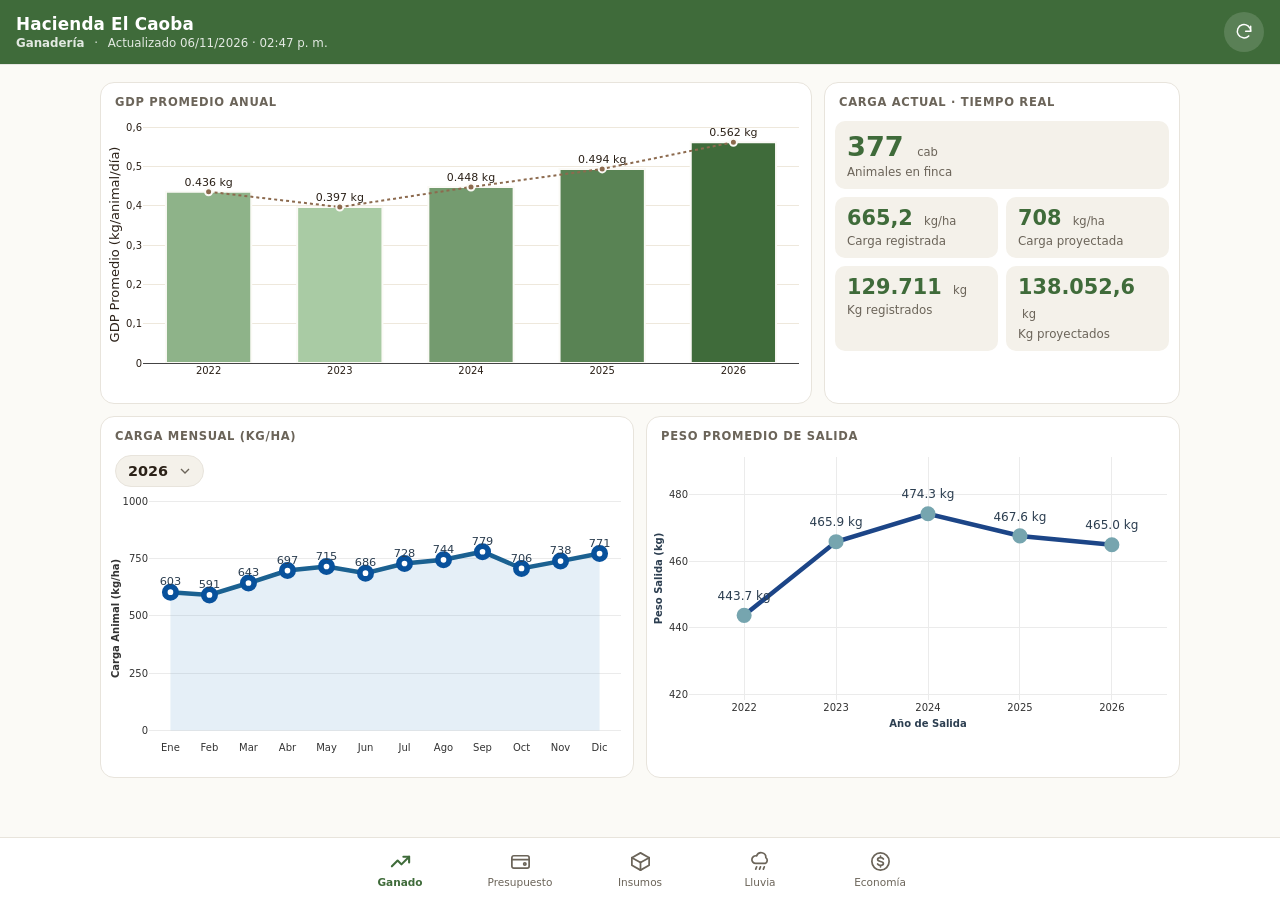
==== commit a239263a: "App móvil actualizada 2026-11-06 14:47" ====
--- a/movil/index.html
+++ b/movil/index.html
@@ -38,7 +38,7 @@
     <div class="sub">
       <span id="titulo-tab">Ganadería</span>
       <span class="punto">·</span>
-      Actualizado 05/11/2026 · 04:35 p. m.
+      Actualizado 06/11/2026 · 02:47 p. m.
     </div>
   </div>
   <button type="button" id="btn-recargar" class="recargar" aria-label="Recargar"><svg viewBox="0 0 24 24" aria-hidden="true"><path d="M20 11a8 8 0 1 0-2.3 5.7"/><polyline points="20 5 20 11 14 11"/></svg></button>
@@ -66,7 +66,7 @@
             </div>
             <div class="kpi">
               <div class="kpi-v">
-                706,9
+                708
                 <span class="kpi-u">kg/ha</span>
               </div>
               <div class="kpi-l">Carga proyectada</div>
@@ -80,7 +80,7 @@
             </div>
             <div class="kpi">
               <div class="kpi-v">
-                137.847,3
+                138.052,6
                 <span class="kpi-u">kg</span>
               </div>
               <div class="kpi-l">Kg proyectados</div>
@@ -91,8 +91,8 @@
       <div class="card">
         <div class="card-h">GDP promedio anual</div>
         <div class="card-b">
-          <div id="htmlwidget-a398d5fec4805146b8e8" style="width:100%;height:280px;" class="plotly html-widget"></div>
-          <script type="application/json" data-for="htmlwidget-a398d5fec4805146b8e8">{"x":{"visdat":{"25c83683757":["function () ","plotlyVisDat"]},"cur_data":"25c83683757","attrs":{"25c83683757":{"x":{},"y":{},"marker":{"color":["#8EB389","#A9CBA4","#749B6F","#598354","#3F6B3A"],"line":{"color":"#FBFAF6","width":2}},"text":{},"textposition":"outside","hovertemplate":"<b>%{x}<\/b><br>GDP: %{text}<extra><\/extra>","alpha_stroke":1,"sizes":[10,100],"spans":[1,20],"type":"bar"},"25c83683757.1":{"x":{},"y":{},"marker":{"color":"#8C6A4E","line":{"color":"#FBFAF6","width":2},"size":7},"text":{},"textposition":"outside","hovertemplate":"<b>%{x}<\/b><br>GDP: %{text}<extra><\/extra>","alpha_stroke":1,"sizes":[10,100],"spans":[1,20],"type":"scatter","mode":"lines+markers","line":{"color":"#8C6A4E","width":2,"dash":"dot"},"showlegend":false,"hoverinfo":"skip","inherit":true}},"layout":{"margin":{"l":6,"r":6,"t":8,"b":6,"pad":0},"showlegend":false,"bargap":0.34999999999999998,"xaxis":{"domain":[0,1],"automargin":true,"title":"","type":"category","categoryorder":"array","categoryarray":["2022","2023","2024","2025","2026"],"fixedrange":true,"tickfont":{"size":10}},"yaxis":{"domain":[0,1],"automargin":true,"title":"GDP Promedio (kg/animal/día)","rangemode":"tozero","gridcolor":"#eee8dc","fixedrange":true,"tickfont":{"size":10}},"hovermode":"closest","autosize":true,"paper_bgcolor":"rgba(0,0,0,0)","plot_bgcolor":"rgba(0,0,0,0)","dragmode":false,"font":{"family":"system-ui, -apple-system, Segoe UI, Roboto, sans-serif","size":11,"color":"#2B2118"},"legend":{"orientation":"h","x":0,"xanchor":"left","y":1.02,"yanchor":"bottom","font":{"size":10},"bgcolor":"rgba(0,0,0,0)"},"hoverlabel":{"font":{"size":12}}},"source":"A","config":{"modeBarButtonsToAdd":["hoverclosest","hovercompare"],"showSendToCloud":false,"responsive":true,"locale":"es","displayModeBar":false,"scrollZoom":false,"doubleClick":false},"data":[{"x":["2022","2023","2024","2025","2026"],"y":[0.436,0.39700000000000002,0.44800000000000001,0.49399999999999999,0.56200000000000006],"marker":{"color":["#8EB389","#A9CBA4","#749B6F","#598354","#3F6B3A"],"line":{"color":"#FBFAF6","width":2}},"text":["0.436 kg","0.397 kg","0.448 kg","0.494 kg","0.562 kg"],"textposition":["outside","outside","outside","outside","outside"],"hovertemplate":["<b>%{x}<\/b><br>GDP: %{text}<extra><\/extra>","<b>%{x}<\/b><br>GDP: %{text}<extra><\/extra>","<b>%{x}<\/b><br>GDP: %{text}<extra><\/extra>","<b>%{x}<\/b><br>GDP: %{text}<extra><\/extra>","<b>%{x}<\/b><br>GDP: %{text}<extra><\/extra>"],"type":"bar","error_y":{"color":"rgba(31,119,180,1)"},"error_x":{"color":"rgba(31,119,180,1)"},"xaxis":"x","yaxis":"y","frame":null},{"x":["2022","2023","2024","2025","2026"],"y":[0.436,0.39700000000000002,0.44800000000000001,0.49399999999999999,0.56200000000000006],"marker":{"color":"#8C6A4E","line":{"color":"#FBFAF6","width":2},"size":7},"text":["0.436 kg","0.397 kg","0.448 kg","0.494 kg","0.562 kg"],"textposition":["outside","outside","outside","outside","outside"],"hovertemplate":["<b>%{x}<\/b><br>GDP: %{text}<extra><\/extra>","<b>%{x}<\/b><br>GDP: %{text}<extra><\/extra>","<b>%{x}<\/b><br>GDP: %{text}<extra><\/extra>","<b>%{x}<\/b><br>GDP: %{text}<extra><\/extra>","<b>%{x}<\/b><br>GDP: %{text}<extra><\/extra>"],"type":"scatter","mode":"lines+markers","line":{"color":"#8C6A4E","width":2,"dash":"dot"},"showlegend":false,"hoverinfo":["skip","skip","skip","skip","skip"],"error_y":{"color":"rgba(255,127,14,1)"},"error_x":{"color":"rgba(255,127,14,1)"},"xaxis":"x","yaxis":"y","frame":null}],"highlight":{"on":"plotly_click","persistent":false,"dynamic":false,"selectize":false,"opacityDim":0.20000000000000001,"selected":{"opacity":1},"debounce":0},"shinyEvents":["plotly_hover","plotly_click","plotly_selected","plotly_relayout","plotly_brushed","plotly_brushing","plotly_clickannotation","plotly_doubleclick","plotly_deselect","plotly_afterplot","plotly_sunburstclick"],"base_url":"https://plot.ly"},"evals":[],"jsHooks":[]}</script>
+          <div id="htmlwidget-d07b2cf6d215374c008e" style="width:100%;height:280px;" class="plotly html-widget"></div>
+          <script type="application/json" data-for="htmlwidget-d07b2cf6d215374c008e">{"x":{"visdat":{"32286f5d441a":["function () ","plotlyVisDat"]},"cur_data":"32286f5d441a","attrs":{"32286f5d441a":{"x":{},"y":{},"marker":{"color":["#8EB389","#A9CBA4","#749B6F","#598354","#3F6B3A"],"line":{"color":"#FBFAF6","width":2}},"text":{},"textposition":"outside","hovertemplate":"<b>%{x}<\/b><br>GDP: %{text}<extra><\/extra>","alpha_stroke":1,"sizes":[10,100],"spans":[1,20],"type":"bar"},"32286f5d441a.1":{"x":{},"y":{},"marker":{"color":"#8C6A4E","line":{"color":"#FBFAF6","width":2},"size":7},"text":{},"textposition":"outside","hovertemplate":"<b>%{x}<\/b><br>GDP: %{text}<extra><\/extra>","alpha_stroke":1,"sizes":[10,100],"spans":[1,20],"type":"scatter","mode":"lines+markers","line":{"color":"#8C6A4E","width":2,"dash":"dot"},"showlegend":false,"hoverinfo":"skip","inherit":true}},"layout":{"margin":{"l":6,"r":6,"t":8,"b":6,"pad":0},"showlegend":false,"bargap":0.34999999999999998,"xaxis":{"domain":[0,1],"automargin":true,"title":"","type":"category","categoryorder":"array","categoryarray":["2022","2023","2024","2025","2026"],"fixedrange":true,"tickfont":{"size":10}},"yaxis":{"domain":[0,1],"automargin":true,"title":"GDP Promedio (kg/animal/día)","rangemode":"tozero","gridcolor":"#eee8dc","fixedrange":true,"tickfont":{"size":10}},"hovermode":"closest","autosize":true,"paper_bgcolor":"rgba(0,0,0,0)","plot_bgcolor":"rgba(0,0,0,0)","dragmode":false,"font":{"family":"system-ui, -apple-system, Segoe UI, Roboto, sans-serif","size":11,"color":"#2B2118"},"legend":{"orientation":"h","x":0,"xanchor":"left","y":1.02,"yanchor":"bottom","font":{"size":10},"bgcolor":"rgba(0,0,0,0)"},"hoverlabel":{"font":{"size":12}}},"source":"A","config":{"modeBarButtonsToAdd":["hoverclosest","hovercompare"],"showSendToCloud":false,"responsive":true,"locale":"es","displayModeBar":false,"scrollZoom":false,"doubleClick":false},"data":[{"x":["2022","2023","2024","2025","2026"],"y":[0.436,0.39700000000000002,0.44800000000000001,0.49399999999999999,0.56200000000000006],"marker":{"color":["#8EB389","#A9CBA4","#749B6F","#598354","#3F6B3A"],"line":{"color":"#FBFAF6","width":2}},"text":["0.436 kg","0.397 kg","0.448 kg","0.494 kg","0.562 kg"],"textposition":["outside","outside","outside","outside","outside"],"hovertemplate":["<b>%{x}<\/b><br>GDP: %{text}<extra><\/extra>","<b>%{x}<\/b><br>GDP: %{text}<extra><\/extra>","<b>%{x}<\/b><br>GDP: %{text}<extra><\/extra>","<b>%{x}<\/b><br>GDP: %{text}<extra><\/extra>","<b>%{x}<\/b><br>GDP: %{text}<extra><\/extra>"],"type":"bar","error_y":{"color":"rgba(31,119,180,1)"},"error_x":{"color":"rgba(31,119,180,1)"},"xaxis":"x","yaxis":"y","frame":null},{"x":["2022","2023","2024","2025","2026"],"y":[0.436,0.39700000000000002,0.44800000000000001,0.49399999999999999,0.56200000000000006],"marker":{"color":"#8C6A4E","line":{"color":"#FBFAF6","width":2},"size":7},"text":["0.436 kg","0.397 kg","0.448 kg","0.494 kg","0.562 kg"],"textposition":["outside","outside","outside","outside","outside"],"hovertemplate":["<b>%{x}<\/b><br>GDP: %{text}<extra><\/extra>","<b>%{x}<\/b><br>GDP: %{text}<extra><\/extra>","<b>%{x}<\/b><br>GDP: %{text}<extra><\/extra>","<b>%{x}<\/b><br>GDP: %{text}<extra><\/extra>","<b>%{x}<\/b><br>GDP: %{text}<extra><\/extra>"],"type":"scatter","mode":"lines+markers","line":{"color":"#8C6A4E","width":2,"dash":"dot"},"showlegend":false,"hoverinfo":["skip","skip","skip","skip","skip"],"error_y":{"color":"rgba(255,127,14,1)"},"error_x":{"color":"rgba(255,127,14,1)"},"xaxis":"x","yaxis":"y","frame":null}],"highlight":{"on":"plotly_click","persistent":false,"dynamic":false,"selectize":false,"opacityDim":0.20000000000000001,"selected":{"opacity":1},"debounce":0},"shinyEvents":["plotly_hover","plotly_click","plotly_selected","plotly_relayout","plotly_brushed","plotly_brushing","plotly_clickannotation","plotly_doubleclick","plotly_deselect","plotly_afterplot","plotly_sunburstclick"],"base_url":"https://plot.ly"},"evals":[],"jsHooks":[]}</script>
         </div>
       </div>
     </div>
@@ -109,24 +109,24 @@
               <option value="2026" selected>2026</option>
             </select>
             <div class="anio-panel" data-anio="2022" hidden>
-              <div id="htmlwidget-6ce4cb47ebc7bf6edc62" style="width:100%;height:280px;" class="plotly html-widget"></div>
-              <script type="application/json" data-for="htmlwidget-6ce4cb47ebc7bf6edc62">{"x":{"data":[{"x":[1,2,3,4,5,6,7,8,9,10,11,12,12,12,11,10,9,8,7,6,5,4,3,2,1,1],"y":[0,0,0,0,0,0,0,0,0,0,0,0,0,377.69999999999999,428.89999999999998,422.30000000000001,422.80000000000001,459.39999999999998,444.19999999999999,517.20000000000005,539.70000000000005,456.19999999999999,387.10000000000002,371.30000000000001,356.5,0],"text":["as.numeric(mes_nombre):  1<br />kg_por_ha: 356.5","as.numeric(mes_nombre):  2<br />kg_por_ha: 371.3","as.numeric(mes_nombre):  3<br />kg_por_ha: 387.1","as.numeric(mes_nombre):  4<br />kg_por_ha: 456.2","as.numeric(mes_nombre):  5<br />kg_por_ha: 539.7","as.numeric(mes_nombre):  6<br />kg_por_ha: 517.2","as.numeric(mes_nombre):  7<br />kg_por_ha: 444.2","as.numeric(mes_nombre):  8<br />kg_por_ha: 459.4","as.numeric(mes_nombre):  9<br />kg_por_ha: 422.8","as.numeric(mes_nombre): 10<br />kg_por_ha: 422.3","as.numeric(mes_nombre): 11<br />kg_por_ha: 428.9","as.numeric(mes_nombre): 12<br />kg_por_ha: 377.7","as.numeric(mes_nombre): 12<br />kg_por_ha: 377.7","as.numeric(mes_nombre): 12<br />kg_por_ha: 377.7","as.numeric(mes_nombre): 11<br />kg_por_ha: 428.9","as.numeric(mes_nombre): 10<br />kg_por_ha: 422.3","as.numeric(mes_nombre):  9<br />kg_por_ha: 422.8","as.numeric(mes_nombre):  8<br />kg_por_ha: 459.4","as.numeric(mes_nombre):  7<br />kg_por_ha: 444.2","as.numeric(mes_nombre):  6<br />kg_por_ha: 517.2","as.numeric(mes_nombre):  5<br />kg_por_ha: 539.7","as.numeric(mes_nombre):  4<br />kg_por_ha: 456.2","as.numeric(mes_nombre):  3<br />kg_por_ha: 387.1","as.numeric(mes_nombre):  2<br />kg_por_ha: 371.3","as.numeric(mes_nombre):  1<br />kg_por_ha: 356.5","as.numeric(mes_nombre):  1<br />kg_por_ha: 356.5"],"type":"scatter","mode":"lines","line":{"width":1.8897637795275593,"color":"transparent","dash":"solid"},"fill":"toself","fillcolor":"rgba(44,127,184,0.12)","hoveron":"points","showlegend":false,"xaxis":"x","yaxis":"y","hoverinfo":"text","frame":null},{"x":[1,2,3,4,5,6,7,8,9,10,11,12],"y":[356.5,371.30000000000001,387.10000000000002,456.19999999999999,539.70000000000005,517.20000000000005,444.19999999999999,459.39999999999998,422.80000000000001,422.30000000000001,428.89999999999998,377.69999999999999],"text":["as.numeric(mes_nombre):  1<br />kg_por_ha: 356.5","as.numeric(mes_nombre):  2<br />kg_por_ha: 371.3","as.numeric(mes_nombre):  3<br />kg_por_ha: 387.1","as.numeric(mes_nombre):  4<br />kg_por_ha: 456.2","as.numeric(mes_nombre):  5<br />kg_por_ha: 539.7","as.numeric(mes_nombre):  6<br />kg_por_ha: 517.2","as.numeric(mes_nombre):  7<br />kg_por_ha: 444.2","as.numeric(mes_nombre):  8<br />kg_por_ha: 459.4","as.numeric(mes_nombre):  9<br />kg_por_ha: 422.8","as.numeric(mes_nombre): 10<br />kg_por_ha: 422.3","as.numeric(mes_nombre): 11<br />kg_por_ha: 428.9","as.numeric(mes_nombre): 12<br />kg_por_ha: 377.7"],"type":"scatter","mode":"lines+markers","line":{"width":4.5354330708661417,"color":"rgba(27,97,145,1)","dash":"solid"},"hoveron":"points","showlegend":false,"xaxis":"x","yaxis":"y","hoverinfo":"text","marker":{"autocolorscale":false,"color":"rgba(255,255,255,1)","opacity":1,"size":11.338582677165356,"symbol":"circle","line":{"width":5.6692913385826778,"color":"rgba(8,81,156,1)"}},"frame":null},{"x":[1,2,3,4,5,6,7,8,9,10,11,12],"y":[396.80400000000003,411.60400000000004,427.40400000000005,496.50400000000002,580.00400000000002,557.50400000000002,484.50400000000002,499.70400000000001,463.10400000000004,462.60400000000004,469.20400000000001,418.00400000000002],"text":["356","371","387","456","540","517","444","459","423","422","429","378"],"hovertext":["as.numeric(mes_nombre):  1<br />kg_por_ha: 356.5<br />sprintf(\"%.0f\", kg_por_ha): 356","as.numeric(mes_nombre):  2<br />kg_por_ha: 371.3<br />sprintf(\"%.0f\", kg_por_ha): 371","as.numeric(mes_nombre):  3<br />kg_por_ha: 387.1<br />sprintf(\"%.0f\", kg_por_ha): 387","as.numeric(mes_nombre):  4<br />kg_por_ha: 456.2<br />sprintf(\"%.0f\", kg_por_ha): 456","as.numeric(mes_nombre):  5<br />kg_por_ha: 539.7<br />sprintf(\"%.0f\", kg_por_ha): 540","as.numeric(mes_nombre):  6<br />kg_por_ha: 517.2<br />sprintf(\"%.0f\", kg_por_ha): 517","as.numeric(mes_nombre):  7<br />kg_por_ha: 444.2<br />sprintf(\"%.0f\", kg_por_ha): 444","as.numeric(mes_nombre):  8<br />kg_por_ha: 459.4<br />sprintf(\"%.0f\", kg_por_ha): 459","as.numeric(mes_nombre):  9<br />kg_por_ha: 422.8<br />sprintf(\"%.0f\", kg_por_ha): 423","as.numeric(mes_nombre): 10<br />kg_por_ha: 422.3<br />sprintf(\"%.0f\", kg_por_ha): 422","as.numeric(mes_nombre): 11<br />kg_por_ha: 428.9<br />sprintf(\"%.0f\", kg_por_ha): 429","as.numeric(mes_nombre): 12<br />kg_por_ha: 377.7<br />sprintf(\"%.0f\", kg_por_ha): 378"],"textfont":{"size":11.338582677165356,"color":"rgba(44,62,80,1)"},"type":"scatter","mode":"text","hoveron":"points","showlegend":false,"xaxis":"x","yaxis":"y","hoverinfo":"text","frame":null}],"layout":{"margin":{"l":6,"r":6,"t":8,"b":6,"pad":0},"paper_bgcolor":"rgba(0,0,0,0)","font":{"color":"#2B2118","family":"system-ui, -apple-system, Segoe UI, Roboto, sans-serif","size":11},"xaxis":{"domain":[0,1],"automargin":true,"type":"linear","autorange":false,"range":[0.44999999999999996,12.550000000000001],"tickmode":"array","ticktext":["Ene","Feb","Mar","Abr","May","Jun","Jul","Ago","Sep","Oct","Nov","Dic"],"tickvals":[1,2,3,4,5,6,7.0000000000000009,8,9,10,11,12],"categoryorder":"array","categoryarray":["Ene","Feb","Mar","Abr","May","Jun","Jul","Ago","Sep","Oct","Nov","Dic"],"nticks":null,"ticks":"","tickcolor":null,"ticklen":3.6529680365296811,"tickwidth":0,"showticklabels":true,"tickfont":{"color":"rgba(51,51,51,1)","family":"","size":10},"tickangle":-0,"showline":false,"linecolor":null,"linewidth":0,"showgrid":false,"gridcolor":null,"gridwidth":0,"zeroline":false,"anchor":"y","title":{"text":"","font":{"color":"rgba(0,0,0,1)","family":"","size":10}},"hoverformat":".2f","fixedrange":true},"yaxis":{"domain":[0,1],"automargin":true,"type":"linear","autorange":false,"range":[-29.000200000000003,719.20496000000003],"tickmode":"array","ticktext":["0","200","400","600"],"tickvals":[0,200,399.99999999999994,600],"categoryorder":"array","categoryarray":["0","200","400","600"],"nticks":null,"ticks":"","tickcolor":null,"ticklen":3.6529680365296811,"tickwidth":0,"showticklabels":true,"tickfont":{"color":"rgba(51,51,51,1)","family":"","size":10},"tickangle":-0,"showline":false,"linecolor":null,"linewidth":0,"showgrid":true,"gridcolor":"rgba(235,235,235,1)","gridwidth":0.66417600664176002,"zeroline":false,"anchor":"x","title":{"text":"<b> Carga Animal (kg/ha) <\/b>","font":{"color":"rgba(51,51,51,1)","family":"","size":10}},"hoverformat":".2f","fixedrange":true},"shapes":[],"showlegend":false,"legend":{"bgcolor":"rgba(0,0,0,0)","bordercolor":null,"borderwidth":0,"font":{"color":"rgba(0,0,0,1)","family":"","size":10},"orientation":"h","x":0,"xanchor":"left","y":1.02,"yanchor":"bottom"},"hovermode":"closest","barmode":"relative","autosize":true,"plot_bgcolor":"rgba(0,0,0,0)","dragmode":false,"hoverlabel":{"font":{"size":12}}},"config":{"doubleClick":false,"modeBarButtonsToAdd":["hoverclosest","hovercompare"],"showSendToCloud":false,"locale":"es","displayModeBar":false,"responsive":true,"scrollZoom":false},"source":"A","attrs":{"25c8193a7cc7":{"x":{},"y":{},"type":"scatter"},"25c872a34c78":{"x":{},"y":{}},"25c875ef5917":{"x":{},"y":{}},"25c843a76fcd":{"x":{},"y":{},"label":{}}},"cur_data":"25c8193a7cc7","visdat":{"25c8193a7cc7":["function (y) ","x"],"25c872a34c78":["function (y) ","x"],"25c875ef5917":["function (y) ","x"],"25c843a76fcd":["function (y) ","x"]},"highlight":{"on":"plotly_click","persistent":false,"dynamic":false,"selectize":false,"opacityDim":0.20000000000000001,"selected":{"opacity":1},"debounce":0},"shinyEvents":["plotly_hover","plotly_click","plotly_selected","plotly_relayout","plotly_brushed","plotly_brushing","plotly_clickannotation","plotly_doubleclick","plotly_deselect","plotly_afterplot","plotly_sunburstclick"],"base_url":"https://plot.ly"},"evals":[],"jsHooks":[]}</script>
+              <div id="htmlwidget-82e1f532323f9e7f77cb" style="width:100%;height:280px;" class="plotly html-widget"></div>
+              <script type="application/json" data-for="htmlwidget-82e1f532323f9e7f77cb">{"x":{"data":[{"x":[1,2,3,4,5,6,7,8,9,10,11,12,12,12,11,10,9,8,7,6,5,4,3,2,1,1],"y":[0,0,0,0,0,0,0,0,0,0,0,0,0,377.69999999999999,428.89999999999998,422.30000000000001,422.80000000000001,459.39999999999998,444.19999999999999,517.20000000000005,539.70000000000005,456.19999999999999,387.10000000000002,371.30000000000001,356.5,0],"text":["as.numeric(mes_nombre):  1<br />kg_por_ha: 356.5","as.numeric(mes_nombre):  2<br />kg_por_ha: 371.3","as.numeric(mes_nombre):  3<br />kg_por_ha: 387.1","as.numeric(mes_nombre):  4<br />kg_por_ha: 456.2","as.numeric(mes_nombre):  5<br />kg_por_ha: 539.7","as.numeric(mes_nombre):  6<br />kg_por_ha: 517.2","as.numeric(mes_nombre):  7<br />kg_por_ha: 444.2","as.numeric(mes_nombre):  8<br />kg_por_ha: 459.4","as.numeric(mes_nombre):  9<br />kg_por_ha: 422.8","as.numeric(mes_nombre): 10<br />kg_por_ha: 422.3","as.numeric(mes_nombre): 11<br />kg_por_ha: 428.9","as.numeric(mes_nombre): 12<br />kg_por_ha: 377.7","as.numeric(mes_nombre): 12<br />kg_por_ha: 377.7","as.numeric(mes_nombre): 12<br />kg_por_ha: 377.7","as.numeric(mes_nombre): 11<br />kg_por_ha: 428.9","as.numeric(mes_nombre): 10<br />kg_por_ha: 422.3","as.numeric(mes_nombre):  9<br />kg_por_ha: 422.8","as.numeric(mes_nombre):  8<br />kg_por_ha: 459.4","as.numeric(mes_nombre):  7<br />kg_por_ha: 444.2","as.numeric(mes_nombre):  6<br />kg_por_ha: 517.2","as.numeric(mes_nombre):  5<br />kg_por_ha: 539.7","as.numeric(mes_nombre):  4<br />kg_por_ha: 456.2","as.numeric(mes_nombre):  3<br />kg_por_ha: 387.1","as.numeric(mes_nombre):  2<br />kg_por_ha: 371.3","as.numeric(mes_nombre):  1<br />kg_por_ha: 356.5","as.numeric(mes_nombre):  1<br />kg_por_ha: 356.5"],"type":"scatter","mode":"lines","line":{"width":1.8897637795275593,"color":"transparent","dash":"solid"},"fill":"toself","fillcolor":"rgba(44,127,184,0.12)","hoveron":"points","showlegend":false,"xaxis":"x","yaxis":"y","hoverinfo":"text","frame":null},{"x":[1,2,3,4,5,6,7,8,9,10,11,12],"y":[356.5,371.30000000000001,387.10000000000002,456.19999999999999,539.70000000000005,517.20000000000005,444.19999999999999,459.39999999999998,422.80000000000001,422.30000000000001,428.89999999999998,377.69999999999999],"text":["as.numeric(mes_nombre):  1<br />kg_por_ha: 356.5","as.numeric(mes_nombre):  2<br />kg_por_ha: 371.3","as.numeric(mes_nombre):  3<br />kg_por_ha: 387.1","as.numeric(mes_nombre):  4<br />kg_por_ha: 456.2","as.numeric(mes_nombre):  5<br />kg_por_ha: 539.7","as.numeric(mes_nombre):  6<br />kg_por_ha: 517.2","as.numeric(mes_nombre):  7<br />kg_por_ha: 444.2","as.numeric(mes_nombre):  8<br />kg_por_ha: 459.4","as.numeric(mes_nombre):  9<br />kg_por_ha: 422.8","as.numeric(mes_nombre): 10<br />kg_por_ha: 422.3","as.numeric(mes_nombre): 11<br />kg_por_ha: 428.9","as.numeric(mes_nombre): 12<br />kg_por_ha: 377.7"],"type":"scatter","mode":"lines+markers","line":{"width":4.5354330708661417,"color":"rgba(27,97,145,1)","dash":"solid"},"hoveron":"points","showlegend":false,"xaxis":"x","yaxis":"y","hoverinfo":"text","marker":{"autocolorscale":false,"color":"rgba(255,255,255,1)","opacity":1,"size":11.338582677165356,"symbol":"circle","line":{"width":5.6692913385826778,"color":"rgba(8,81,156,1)"}},"frame":null},{"x":[1,2,3,4,5,6,7,8,9,10,11,12],"y":[396.80400000000003,411.60400000000004,427.40400000000005,496.50400000000002,580.00400000000002,557.50400000000002,484.50400000000002,499.70400000000001,463.10400000000004,462.60400000000004,469.20400000000001,418.00400000000002],"text":["356","371","387","456","540","517","444","459","423","422","429","378"],"hovertext":["as.numeric(mes_nombre):  1<br />kg_por_ha: 356.5<br />sprintf(\"%.0f\", kg_por_ha): 356","as.numeric(mes_nombre):  2<br />kg_por_ha: 371.3<br />sprintf(\"%.0f\", kg_por_ha): 371","as.numeric(mes_nombre):  3<br />kg_por_ha: 387.1<br />sprintf(\"%.0f\", kg_por_ha): 387","as.numeric(mes_nombre):  4<br />kg_por_ha: 456.2<br />sprintf(\"%.0f\", kg_por_ha): 456","as.numeric(mes_nombre):  5<br />kg_por_ha: 539.7<br />sprintf(\"%.0f\", kg_por_ha): 540","as.numeric(mes_nombre):  6<br />kg_por_ha: 517.2<br />sprintf(\"%.0f\", kg_por_ha): 517","as.numeric(mes_nombre):  7<br />kg_por_ha: 444.2<br />sprintf(\"%.0f\", kg_por_ha): 444","as.numeric(mes_nombre):  8<br />kg_por_ha: 459.4<br />sprintf(\"%.0f\", kg_por_ha): 459","as.numeric(mes_nombre):  9<br />kg_por_ha: 422.8<br />sprintf(\"%.0f\", kg_por_ha): 423","as.numeric(mes_nombre): 10<br />kg_por_ha: 422.3<br />sprintf(\"%.0f\", kg_por_ha): 422","as.numeric(mes_nombre): 11<br />kg_por_ha: 428.9<br />sprintf(\"%.0f\", kg_por_ha): 429","as.numeric(mes_nombre): 12<br />kg_por_ha: 377.7<br />sprintf(\"%.0f\", kg_por_ha): 378"],"textfont":{"size":11.338582677165356,"color":"rgba(44,62,80,1)"},"type":"scatter","mode":"text","hoveron":"points","showlegend":false,"xaxis":"x","yaxis":"y","hoverinfo":"text","frame":null}],"layout":{"margin":{"l":6,"r":6,"t":8,"b":6,"pad":0},"paper_bgcolor":"rgba(0,0,0,0)","font":{"color":"#2B2118","family":"system-ui, -apple-system, Segoe UI, Roboto, sans-serif","size":11},"xaxis":{"domain":[0,1],"automargin":true,"type":"linear","autorange":false,"range":[0.44999999999999996,12.550000000000001],"tickmode":"array","ticktext":["Ene","Feb","Mar","Abr","May","Jun","Jul","Ago","Sep","Oct","Nov","Dic"],"tickvals":[1,2,3,4,5,6,7.0000000000000009,8,9,10,11,12],"categoryorder":"array","categoryarray":["Ene","Feb","Mar","Abr","May","Jun","Jul","Ago","Sep","Oct","Nov","Dic"],"nticks":null,"ticks":"","tickcolor":null,"ticklen":3.6529680365296811,"tickwidth":0,"showticklabels":true,"tickfont":{"color":"rgba(51,51,51,1)","family":"","size":10},"tickangle":-0,"showline":false,"linecolor":null,"linewidth":0,"showgrid":false,"gridcolor":null,"gridwidth":0,"zeroline":false,"anchor":"y","title":{"text":"","font":{"color":"rgba(0,0,0,1)","family":"","size":10}},"hoverformat":".2f","fixedrange":true},"yaxis":{"domain":[0,1],"automargin":true,"type":"linear","autorange":false,"range":[-29.000200000000003,719.20496000000003],"tickmode":"array","ticktext":["0","200","400","600"],"tickvals":[0,200,399.99999999999994,600],"categoryorder":"array","categoryarray":["0","200","400","600"],"nticks":null,"ticks":"","tickcolor":null,"ticklen":3.6529680365296811,"tickwidth":0,"showticklabels":true,"tickfont":{"color":"rgba(51,51,51,1)","family":"","size":10},"tickangle":-0,"showline":false,"linecolor":null,"linewidth":0,"showgrid":true,"gridcolor":"rgba(235,235,235,1)","gridwidth":0.66417600664176002,"zeroline":false,"anchor":"x","title":{"text":"<b> Carga Animal (kg/ha) <\/b>","font":{"color":"rgba(51,51,51,1)","family":"","size":10}},"hoverformat":".2f","fixedrange":true},"shapes":[],"showlegend":false,"legend":{"bgcolor":"rgba(0,0,0,0)","bordercolor":null,"borderwidth":0,"font":{"color":"rgba(0,0,0,1)","family":"","size":10},"orientation":"h","x":0,"xanchor":"left","y":1.02,"yanchor":"bottom"},"hovermode":"closest","barmode":"relative","autosize":true,"plot_bgcolor":"rgba(0,0,0,0)","dragmode":false,"hoverlabel":{"font":{"size":12}}},"config":{"doubleClick":false,"modeBarButtonsToAdd":["hoverclosest","hovercompare"],"showSendToCloud":false,"locale":"es","displayModeBar":false,"responsive":true,"scrollZoom":false},"source":"A","attrs":{"322834be6107":{"x":{},"y":{},"type":"scatter"},"32283033f73":{"x":{},"y":{}},"32281e24147f":{"x":{},"y":{}},"32284ed7986":{"x":{},"y":{},"label":{}}},"cur_data":"322834be6107","visdat":{"322834be6107":["function (y) ","x"],"32283033f73":["function (y) ","x"],"32281e24147f":["function (y) ","x"],"32284ed7986":["function (y) ","x"]},"highlight":{"on":"plotly_click","persistent":false,"dynamic":false,"selectize":false,"opacityDim":0.20000000000000001,"selected":{"opacity":1},"debounce":0},"shinyEvents":["plotly_hover","plotly_click","plotly_selected","plotly_relayout","plotly_brushed","plotly_brushing","plotly_clickannotation","plotly_doubleclick","plotly_deselect","plotly_afterplot","plotly_sunburstclick"],"base_url":"https://plot.ly"},"evals":[],"jsHooks":[]}</script>
             </div>
             <div class="anio-panel" data-anio="2023" hidden>
-              <div id="htmlwidget-a67f8a77bf8d2c8dbdd1" style="width:100%;height:280px;" class="plotly html-widget"></div>
-              <script type="application/json" data-for="htmlwidget-a67f8a77bf8d2c8dbdd1">{"x":{"data":[{"x":[1,2,3,4,5,6,7,8,9,10,11,12,12,12,11,10,9,8,7,6,5,4,3,2,1,1],"y":[0,0,0,0,0,0,0,0,0,0,0,0,0,629.70000000000005,642,616.89999999999998,562.79999999999995,559,546.70000000000005,445.80000000000001,374.60000000000002,383.10000000000002,366.5,378.19999999999999,399.10000000000002,0],"text":["as.numeric(mes_nombre):  1<br />kg_por_ha: 399.1","as.numeric(mes_nombre):  2<br />kg_por_ha: 378.2","as.numeric(mes_nombre):  3<br />kg_por_ha: 366.5","as.numeric(mes_nombre):  4<br />kg_por_ha: 383.1","as.numeric(mes_nombre):  5<br />kg_por_ha: 374.6","as.numeric(mes_nombre):  6<br />kg_por_ha: 445.8","as.numeric(mes_nombre):  7<br />kg_por_ha: 546.7","as.numeric(mes_nombre):  8<br />kg_por_ha: 559.0","as.numeric(mes_nombre):  9<br />kg_por_ha: 562.8","as.numeric(mes_nombre): 10<br />kg_por_ha: 616.9","as.numeric(mes_nombre): 11<br />kg_por_ha: 642.0","as.numeric(mes_nombre): 12<br />kg_por_ha: 629.7","as.numeric(mes_nombre): 12<br />kg_por_ha: 629.7","as.numeric(mes_nombre): 12<br />kg_por_ha: 629.7","as.numeric(mes_nombre): 11<br />kg_por_ha: 642.0","as.numeric(mes_nombre): 10<br />kg_por_ha: 616.9","as.numeric(mes_nombre):  9<br />kg_por_ha: 562.8","as.numeric(mes_nombre):  8<br />kg_por_ha: 559.0","as.numeric(mes_nombre):  7<br />kg_por_ha: 546.7","as.numeric(mes_nombre):  6<br />kg_por_ha: 445.8","as.numeric(mes_nombre):  5<br />kg_por_ha: 374.6","as.numeric(mes_nombre):  4<br />kg_por_ha: 383.1","as.numeric(mes_nombre):  3<br />kg_por_ha: 366.5","as.numeric(mes_nombre):  2<br />kg_por_ha: 378.2","as.numeric(mes_nombre):  1<br />kg_por_ha: 399.1","as.numeric(mes_nombre):  1<br />kg_por_ha: 399.1"],"type":"scatter","mode":"lines","line":{"width":1.8897637795275593,"color":"transparent","dash":"solid"},"fill":"toself","fillcolor":"rgba(44,127,184,0.12)","hoveron":"points","showlegend":false,"xaxis":"x","yaxis":"y","hoverinfo":"text","frame":null},{"x":[1,2,3,4,5,6,7,8,9,10,11,12],"y":[399.10000000000002,378.19999999999999,366.5,383.10000000000002,374.60000000000002,445.80000000000001,546.70000000000005,559,562.79999999999995,616.89999999999998,642,629.70000000000005],"text":["as.numeric(mes_nombre):  1<br />kg_por_ha: 399.1","as.numeric(mes_nombre):  2<br />kg_por_ha: 378.2","as.numeric(mes_nombre):  3<br />kg_por_ha: 366.5","as.numeric(mes_nombre):  4<br />kg_por_ha: 383.1","as.numeric(mes_nombre):  5<br />kg_por_ha: 374.6","as.numeric(mes_nombre):  6<br />kg_por_ha: 445.8","as.numeric(mes_nombre):  7<br />kg_por_ha: 546.7","as.numeric(mes_nombre):  8<br />kg_por_ha: 559.0","as.numeric(mes_nombre):  9<br />kg_por_ha: 562.8","as.numeric(mes_nombre): 10<br />kg_por_ha: 616.9","as.numeric(mes_nombre): 11<br />kg_por_ha: 642.0","as.numeric(mes_nombre): 12<br />kg_por_ha: 629.7"],"type":"scatter","mode":"lines+markers","line":{"width":4.5354330708661417,"color":"rgba(27,97,145,1)","dash":"solid"},"hoveron":"points","showlegend":false,"xaxis":"x","yaxis":"y","hoverinfo":"text","marker":{"autocolorscale":false,"color":"rgba(255,255,255,1)","opacity":1,"size":11.338582677165356,"symbol":"circle","line":{"width":5.6692913385826778,"color":"rgba(8,81,156,1)"}},"frame":null},{"x":[1,2,3,4,5,6,7,8,9,10,11,12],"y":[459.71000000000004,438.81,427.11000000000001,443.71000000000004,435.21000000000004,506.41000000000003,607.31000000000006,619.61000000000001,623.40999999999997,677.50999999999999,702.61000000000001,690.31000000000006],"text":["399","378","366","383","375","446","547","559","563","617","642","630"],"hovertext":["as.numeric(mes_nombre):  1<br />kg_por_ha: 399.1<br />sprintf(\"%.0f\", kg_por_ha): 399","as.numeric(mes_nombre):  2<br />kg_por_ha: 378.2<br />sprintf(\"%.0f\", kg_por_ha): 378","as.numeric(mes_nombre):  3<br />kg_por_ha: 366.5<br />sprintf(\"%.0f\", kg_por_ha): 366","as.numeric(mes_nombre):  4<br />kg_por_ha: 383.1<br />sprintf(\"%.0f\", kg_por_ha): 383","as.numeric(mes_nombre):  5<br />kg_por_ha: 374.6<br />sprintf(\"%.0f\", kg_por_ha): 375","as.numeric(mes_nombre):  6<br />kg_por_ha: 445.8<br />sprintf(\"%.0f\", kg_por_ha): 446","as.numeric(mes_nombre):  7<br />kg_por_ha: 546.7<br />sprintf(\"%.0f\", kg_por_ha): 547","as.numeric(mes_nombre):  8<br />kg_por_ha: 559.0<br />sprintf(\"%.0f\", kg_por_ha): 559","as.numeric(mes_nombre):  9<br />kg_por_ha: 562.8<br />sprintf(\"%.0f\", kg_por_ha): 563","as.numeric(mes_nombre): 10<br />kg_por_ha: 616.9<br />sprintf(\"%.0f\", kg_por_ha): 617","as.numeric(mes_nombre): 11<br />kg_por_ha: 642.0<br />sprintf(\"%.0f\", kg_por_ha): 642","as.numeric(mes_nombre): 12<br />kg_por_ha: 629.7<br />sprintf(\"%.0f\", kg_por_ha): 630"],"textfont":{"size":11.338582677165356,"color":"rgba(44,62,80,1)"},"type":"scatter","mode":"text","hoveron":"points","showlegend":false,"xaxis":"x","yaxis":"y","hoverinfo":"text","frame":null}],"layout":{"margin":{"l":6,"r":6,"t":8,"b":6,"pad":0},"paper_bgcolor":"rgba(0,0,0,0)","font":{"color":"#2B2118","family":"system-ui, -apple-system, Segoe UI, Roboto, sans-serif","size":11},"xaxis":{"domain":[0,1],"automargin":true,"type":"linear","autorange":false,"range":[0.44999999999999996,12.550000000000001],"tickmode":"array","ticktext":["Ene","Feb","Mar","Abr","May","Jun","Jul","Ago","Sep","Oct","Nov","Dic"],"tickvals":[1,2,3,4,5,6,7.0000000000000009,8,9,10,11,12],"categoryorder":"array","categoryarray":["Ene","Feb","Mar","Abr","May","Jun","Jul","Ago","Sep","Oct","Nov","Dic"],"nticks":null,"ticks":"","tickcolor":null,"ticklen":3.6529680365296811,"tickwidth":0,"showticklabels":true,"tickfont":{"color":"rgba(51,51,51,1)","family":"","size":10},"tickangle":-0,"showline":false,"linecolor":null,"linewidth":0,"showgrid":false,"gridcolor":null,"gridwidth":0,"zeroline":false,"anchor":"y","title":{"text":"","font":{"color":"rgba(0,0,0,1)","family":"","size":10}},"hoverformat":".2f","fixedrange":true},"yaxis":{"domain":[0,1],"automargin":true,"type":"linear","autorange":false,"range":[-35.130500000000005,871.2364],"tickmode":"array","ticktext":["0","200","400","600","800"],"tickvals":[0,199.99999999999997,400,600,800],"categoryorder":"array","categoryarray":["0","200","400","600","800"],"nticks":null,"ticks":"","tickcolor":null,"ticklen":3.6529680365296811,"tickwidth":0,"showticklabels":true,"tickfont":{"color":"rgba(51,51,51,1)","family":"","size":10},"tickangle":-0,"showline":false,"linecolor":null,"linewidth":0,"showgrid":true,"gridcolor":"rgba(235,235,235,1)","gridwidth":0.66417600664176002,"zeroline":false,"anchor":"x","title":{"text":"<b> Carga Animal (kg/ha) <\/b>","font":{"color":"rgba(51,51,51,1)","family":"","size":10}},"hoverformat":".2f","fixedrange":true},"shapes":[],"showlegend":false,"legend":{"bgcolor":"rgba(0,0,0,0)","bordercolor":null,"borderwidth":0,"font":{"color":"rgba(0,0,0,1)","family":"","size":10},"orientation":"h","x":0,"xanchor":"left","y":1.02,"yanchor":"bottom"},"hovermode":"closest","barmode":"relative","autosize":true,"plot_bgcolor":"rgba(0,0,0,0)","dragmode":false,"hoverlabel":{"font":{"size":12}}},"config":{"doubleClick":false,"modeBarButtonsToAdd":["hoverclosest","hovercompare"],"showSendToCloud":false,"locale":"es","displayModeBar":false,"responsive":true,"scrollZoom":false},"source":"A","attrs":{"25c858e3301":{"x":{},"y":{},"type":"scatter"},"25c819784a0f":{"x":{},"y":{}},"25c83b0713d9":{"x":{},"y":{}},"25c82a605742":{"x":{},"y":{},"label":{}}},"cur_data":"25c858e3301","visdat":{"25c858e3301":["function (y) ","x"],"25c819784a0f":["function (y) ","x"],"25c83b0713d9":["function (y) ","x"],"25c82a605742":["function (y) ","x"]},"highlight":{"on":"plotly_click","persistent":false,"dynamic":false,"selectize":false,"opacityDim":0.20000000000000001,"selected":{"opacity":1},"debounce":0},"shinyEvents":["plotly_hover","plotly_click","plotly_selected","plotly_relayout","plotly_brushed","plotly_brushing","plotly_clickannotation","plotly_doubleclick","plotly_deselect","plotly_afterplot","plotly_sunburstclick"],"base_url":"https://plot.ly"},"evals":[],"jsHooks":[]}</script>
+              <div id="htmlwidget-4eb4d8ed2b3cdb7c0a38" style="width:100%;height:280px;" class="plotly html-widget"></div>
+              <script type="application/json" data-for="htmlwidget-4eb4d8ed2b3cdb7c0a38">{"x":{"data":[{"x":[1,2,3,4,5,6,7,8,9,10,11,12,12,12,11,10,9,8,7,6,5,4,3,2,1,1],"y":[0,0,0,0,0,0,0,0,0,0,0,0,0,629.70000000000005,642,616.89999999999998,562.79999999999995,559,546.70000000000005,445.80000000000001,374.60000000000002,383.10000000000002,366.5,378.19999999999999,399.10000000000002,0],"text":["as.numeric(mes_nombre):  1<br />kg_por_ha: 399.1","as.numeric(mes_nombre):  2<br />kg_por_ha: 378.2","as.numeric(mes_nombre):  3<br />kg_por_ha: 366.5","as.numeric(mes_nombre):  4<br />kg_por_ha: 383.1","as.numeric(mes_nombre):  5<br />kg_por_ha: 374.6","as.numeric(mes_nombre):  6<br />kg_por_ha: 445.8","as.numeric(mes_nombre):  7<br />kg_por_ha: 546.7","as.numeric(mes_nombre):  8<br />kg_por_ha: 559.0","as.numeric(mes_nombre):  9<br />kg_por_ha: 562.8","as.numeric(mes_nombre): 10<br />kg_por_ha: 616.9","as.numeric(mes_nombre): 11<br />kg_por_ha: 642.0","as.numeric(mes_nombre): 12<br />kg_por_ha: 629.7","as.numeric(mes_nombre): 12<br />kg_por_ha: 629.7","as.numeric(mes_nombre): 12<br />kg_por_ha: 629.7","as.numeric(mes_nombre): 11<br />kg_por_ha: 642.0","as.numeric(mes_nombre): 10<br />kg_por_ha: 616.9","as.numeric(mes_nombre):  9<br />kg_por_ha: 562.8","as.numeric(mes_nombre):  8<br />kg_por_ha: 559.0","as.numeric(mes_nombre):  7<br />kg_por_ha: 546.7","as.numeric(mes_nombre):  6<br />kg_por_ha: 445.8","as.numeric(mes_nombre):  5<br />kg_por_ha: 374.6","as.numeric(mes_nombre):  4<br />kg_por_ha: 383.1","as.numeric(mes_nombre):  3<br />kg_por_ha: 366.5","as.numeric(mes_nombre):  2<br />kg_por_ha: 378.2","as.numeric(mes_nombre):  1<br />kg_por_ha: 399.1","as.numeric(mes_nombre):  1<br />kg_por_ha: 399.1"],"type":"scatter","mode":"lines","line":{"width":1.8897637795275593,"color":"transparent","dash":"solid"},"fill":"toself","fillcolor":"rgba(44,127,184,0.12)","hoveron":"points","showlegend":false,"xaxis":"x","yaxis":"y","hoverinfo":"text","frame":null},{"x":[1,2,3,4,5,6,7,8,9,10,11,12],"y":[399.10000000000002,378.19999999999999,366.5,383.10000000000002,374.60000000000002,445.80000000000001,546.70000000000005,559,562.79999999999995,616.89999999999998,642,629.70000000000005],"text":["as.numeric(mes_nombre):  1<br />kg_por_ha: 399.1","as.numeric(mes_nombre):  2<br />kg_por_ha: 378.2","as.numeric(mes_nombre):  3<br />kg_por_ha: 366.5","as.numeric(mes_nombre):  4<br />kg_por_ha: 383.1","as.numeric(mes_nombre):  5<br />kg_por_ha: 374.6","as.numeric(mes_nombre):  6<br />kg_por_ha: 445.8","as.numeric(mes_nombre):  7<br />kg_por_ha: 546.7","as.numeric(mes_nombre):  8<br />kg_por_ha: 559.0","as.numeric(mes_nombre):  9<br />kg_por_ha: 562.8","as.numeric(mes_nombre): 10<br />kg_por_ha: 616.9","as.numeric(mes_nombre): 11<br />kg_por_ha: 642.0","as.numeric(mes_nombre): 12<br />kg_por_ha: 629.7"],"type":"scatter","mode":"lines+markers","line":{"width":4.5354330708661417,"color":"rgba(27,97,145,1)","dash":"solid"},"hoveron":"points","showlegend":false,"xaxis":"x","yaxis":"y","hoverinfo":"text","marker":{"autocolorscale":false,"color":"rgba(255,255,255,1)","opacity":1,"size":11.338582677165356,"symbol":"circle","line":{"width":5.6692913385826778,"color":"rgba(8,81,156,1)"}},"frame":null},{"x":[1,2,3,4,5,6,7,8,9,10,11,12],"y":[459.71000000000004,438.81,427.11000000000001,443.71000000000004,435.21000000000004,506.41000000000003,607.31000000000006,619.61000000000001,623.40999999999997,677.50999999999999,702.61000000000001,690.31000000000006],"text":["399","378","366","383","375","446","547","559","563","617","642","630"],"hovertext":["as.numeric(mes_nombre):  1<br />kg_por_ha: 399.1<br />sprintf(\"%.0f\", kg_por_ha): 399","as.numeric(mes_nombre):  2<br />kg_por_ha: 378.2<br />sprintf(\"%.0f\", kg_por_ha): 378","as.numeric(mes_nombre):  3<br />kg_por_ha: 366.5<br />sprintf(\"%.0f\", kg_por_ha): 366","as.numeric(mes_nombre):  4<br />kg_por_ha: 383.1<br />sprintf(\"%.0f\", kg_por_ha): 383","as.numeric(mes_nombre):  5<br />kg_por_ha: 374.6<br />sprintf(\"%.0f\", kg_por_ha): 375","as.numeric(mes_nombre):  6<br />kg_por_ha: 445.8<br />sprintf(\"%.0f\", kg_por_ha): 446","as.numeric(mes_nombre):  7<br />kg_por_ha: 546.7<br />sprintf(\"%.0f\", kg_por_ha): 547","as.numeric(mes_nombre):  8<br />kg_por_ha: 559.0<br />sprintf(\"%.0f\", kg_por_ha): 559","as.numeric(mes_nombre):  9<br />kg_por_ha: 562.8<br />sprintf(\"%.0f\", kg_por_ha): 563","as.numeric(mes_nombre): 10<br />kg_por_ha: 616.9<br />sprintf(\"%.0f\", kg_por_ha): 617","as.numeric(mes_nombre): 11<br />kg_por_ha: 642.0<br />sprintf(\"%.0f\", kg_por_ha): 642","as.numeric(mes_nombre): 12<br />kg_por_ha: 629.7<br />sprintf(\"%.0f\", kg_por_ha): 630"],"textfont":{"size":11.338582677165356,"color":"rgba(44,62,80,1)"},"type":"scatter","mode":"text","hoveron":"points","showlegend":false,"xaxis":"x","yaxis":"y","hoverinfo":"text","frame":null}],"layout":{"margin":{"l":6,"r":6,"t":8,"b":6,"pad":0},"paper_bgcolor":"rgba(0,0,0,0)","font":{"color":"#2B2118","family":"system-ui, -apple-system, Segoe UI, Roboto, sans-serif","size":11},"xaxis":{"domain":[0,1],"automargin":true,"type":"linear","autorange":false,"range":[0.44999999999999996,12.550000000000001],"tickmode":"array","ticktext":["Ene","Feb","Mar","Abr","May","Jun","Jul","Ago","Sep","Oct","Nov","Dic"],"tickvals":[1,2,3,4,5,6,7.0000000000000009,8,9,10,11,12],"categoryorder":"array","categoryarray":["Ene","Feb","Mar","Abr","May","Jun","Jul","Ago","Sep","Oct","Nov","Dic"],"nticks":null,"ticks":"","tickcolor":null,"ticklen":3.6529680365296811,"tickwidth":0,"showticklabels":true,"tickfont":{"color":"rgba(51,51,51,1)","family":"","size":10},"tickangle":-0,"showline":false,"linecolor":null,"linewidth":0,"showgrid":false,"gridcolor":null,"gridwidth":0,"zeroline":false,"anchor":"y","title":{"text":"","font":{"color":"rgba(0,0,0,1)","family":"","size":10}},"hoverformat":".2f","fixedrange":true},"yaxis":{"domain":[0,1],"automargin":true,"type":"linear","autorange":false,"range":[-35.130500000000005,871.2364],"tickmode":"array","ticktext":["0","200","400","600","800"],"tickvals":[0,199.99999999999997,400,600,800],"categoryorder":"array","categoryarray":["0","200","400","600","800"],"nticks":null,"ticks":"","tickcolor":null,"ticklen":3.6529680365296811,"tickwidth":0,"showticklabels":true,"tickfont":{"color":"rgba(51,51,51,1)","family":"","size":10},"tickangle":-0,"showline":false,"linecolor":null,"linewidth":0,"showgrid":true,"gridcolor":"rgba(235,235,235,1)","gridwidth":0.66417600664176002,"zeroline":false,"anchor":"x","title":{"text":"<b> Carga Animal (kg/ha) <\/b>","font":{"color":"rgba(51,51,51,1)","family":"","size":10}},"hoverformat":".2f","fixedrange":true},"shapes":[],"showlegend":false,"legend":{"bgcolor":"rgba(0,0,0,0)","bordercolor":null,"borderwidth":0,"font":{"color":"rgba(0,0,0,1)","family":"","size":10},"orientation":"h","x":0,"xanchor":"left","y":1.02,"yanchor":"bottom"},"hovermode":"closest","barmode":"relative","autosize":true,"plot_bgcolor":"rgba(0,0,0,0)","dragmode":false,"hoverlabel":{"font":{"size":12}}},"config":{"doubleClick":false,"modeBarButtonsToAdd":["hoverclosest","hovercompare"],"showSendToCloud":false,"locale":"es","displayModeBar":false,"responsive":true,"scrollZoom":false},"source":"A","attrs":{"3228581d4a69":{"x":{},"y":{},"type":"scatter"},"3228737f72ba":{"x":{},"y":{}},"3228564355e8":{"x":{},"y":{}},"32282e6b5c00":{"x":{},"y":{},"label":{}}},"cur_data":"3228581d4a69","visdat":{"3228581d4a69":["function (y) ","x"],"3228737f72ba":["function (y) ","x"],"3228564355e8":["function (y) ","x"],"32282e6b5c00":["function (y) ","x"]},"highlight":{"on":"plotly_click","persistent":false,"dynamic":false,"selectize":false,"opacityDim":0.20000000000000001,"selected":{"opacity":1},"debounce":0},"shinyEvents":["plotly_hover","plotly_click","plotly_selected","plotly_relayout","plotly_brushed","plotly_brushing","plotly_clickannotation","plotly_doubleclick","plotly_deselect","plotly_afterplot","plotly_sunburstclick"],"base_url":"https://plot.ly"},"evals":[],"jsHooks":[]}</script>
             </div>
             <div class="anio-panel" data-anio="2024" hidden>
-              <div id="htmlwidget-2681f122103b764500ab" style="width:100%;height:280px;" class="plotly html-widget"></div>
-              <script type="application/json" data-for="htmlwidget-2681f122103b764500ab">{"x":{"data":[{"x":[1,2,3,4,5,6,7,8,9,10,11,12,12,12,11,10,9,8,7,6,5,4,3,2,1,1],"y":[0,0,0,0,0,0,0,0,0,0,0,0,0,650.89999999999998,681.29999999999995,714.89999999999998,808.39999999999998,853.60000000000002,840.5,691.79999999999995,687.10000000000002,647.60000000000002,632.89999999999998,632.20000000000005,635.20000000000005,0],"text":["as.numeric(mes_nombre):  1<br />kg_por_ha: 635.2","as.numeric(mes_nombre):  2<br />kg_por_ha: 632.2","as.numeric(mes_nombre):  3<br />kg_por_ha: 632.9","as.numeric(mes_nombre):  4<br />kg_por_ha: 647.6","as.numeric(mes_nombre):  5<br />kg_por_ha: 687.1","as.numeric(mes_nombre):  6<br />kg_por_ha: 691.8","as.numeric(mes_nombre):  7<br />kg_por_ha: 840.5","as.numeric(mes_nombre):  8<br />kg_por_ha: 853.6","as.numeric(mes_nombre):  9<br />kg_por_ha: 808.4","as.numeric(mes_nombre): 10<br />kg_por_ha: 714.9","as.numeric(mes_nombre): 11<br />kg_por_ha: 681.3","as.numeric(mes_nombre): 12<br />kg_por_ha: 650.9","as.numeric(mes_nombre): 12<br />kg_por_ha: 650.9","as.numeric(mes_nombre): 12<br />kg_por_ha: 650.9","as.numeric(mes_nombre): 11<br />kg_por_ha: 681.3","as.numeric(mes_nombre): 10<br />kg_por_ha: 714.9","as.numeric(mes_nombre):  9<br />kg_por_ha: 808.4","as.numeric(mes_nombre):  8<br />kg_por_ha: 853.6","as.numeric(mes_nombre):  7<br />kg_por_ha: 840.5","as.numeric(mes_nombre):  6<br />kg_por_ha: 691.8","as.numeric(mes_nombre):  5<br />kg_por_ha: 687.1","as.numeric(mes_nombre):  4<br />kg_por_ha: 647.6","as.numeric(mes_nombre):  3<br />kg_por_ha: 632.9","as.numeric(mes_nombre):  2<br />kg_por_ha: 632.2","as.numeric(mes_nombre):  1<br />kg_por_ha: 635.2","as.numeric(mes_nombre):  1<br />kg_por_ha: 635.2"],"type":"scatter","mode":"lines","line":{"width":1.8897637795275593,"color":"transparent","dash":"solid"},"fill":"toself","fillcolor":"rgba(44,127,184,0.12)","hoveron":"points","showlegend":false,"xaxis":"x","yaxis":"y","hoverinfo":"text","frame":null},{"x":[1,2,3,4,5,6,7,8,9,10,11,12],"y":[635.20000000000005,632.20000000000005,632.89999999999998,647.60000000000002,687.10000000000002,691.79999999999995,840.5,853.60000000000002,808.39999999999998,714.89999999999998,681.29999999999995,650.89999999999998],"text":["as.numeric(mes_nombre):  1<br />kg_por_ha: 635.2","as.numeric(mes_nombre):  2<br />kg_por_ha: 632.2","as.numeric(mes_nombre):  3<br />kg_por_ha: 632.9","as.numeric(mes_nombre):  4<br />kg_por_ha: 647.6","as.numeric(mes_nombre):  5<br />kg_por_ha: 687.1","as.numeric(mes_nombre):  6<br />kg_por_ha: 691.8","as.numeric(mes_nombre):  7<br />kg_por_ha: 840.5","as.numeric(mes_nombre):  8<br />kg_por_ha: 853.6","as.numeric(mes_nombre):  9<br />kg_por_ha: 808.4","as.numeric(mes_nombre): 10<br />kg_por_ha: 714.9","as.numeric(mes_nombre): 11<br />kg_por_ha: 681.3","as.numeric(mes_nombre): 12<br />kg_por_ha: 650.9"],"type":"scatter","mode":"lines+markers","line":{"width":4.5354330708661417,"color":"rgba(27,97,145,1)","dash":"solid"},"hoveron":"points","showlegend":false,"xaxis":"x","yaxis":"y","hoverinfo":"text","marker":{"autocolorscale":false,"color":"rgba(255,255,255,1)","opacity":1,"size":11.338582677165356,"symbol":"circle","line":{"width":5.6692913385826778,"color":"rgba(8,81,156,1)"}},"frame":null},{"x":[1,2,3,4,5,6,7,8,9,10,11,12],"y":[683.90800000000002,680.90800000000002,681.60799999999995,696.30799999999999,735.80799999999999,740.50799999999992,889.20799999999997,902.30799999999999,857.10799999999995,763.60799999999995,730.00799999999992,699.60799999999995],"text":["635","632","633","648","687","692","840","854","808","715","681","651"],"hovertext":["as.numeric(mes_nombre):  1<br />kg_por_ha: 635.2<br />sprintf(\"%.0f\", kg_por_ha): 635","as.numeric(mes_nombre):  2<br />kg_por_ha: 632.2<br />sprintf(\"%.0f\", kg_por_ha): 632","as.numeric(mes_nombre):  3<br />kg_por_ha: 632.9<br />sprintf(\"%.0f\", kg_por_ha): 633","as.numeric(mes_nombre):  4<br />kg_por_ha: 647.6<br />sprintf(\"%.0f\", kg_por_ha): 648","as.numeric(mes_nombre):  5<br />kg_por_ha: 687.1<br />sprintf(\"%.0f\", kg_por_ha): 687","as.numeric(mes_nombre):  6<br />kg_por_ha: 691.8<br />sprintf(\"%.0f\", kg_por_ha): 692","as.numeric(mes_nombre):  7<br />kg_por_ha: 840.5<br />sprintf(\"%.0f\", kg_por_ha): 840","as.numeric(mes_nombre):  8<br />kg_por_ha: 853.6<br />sprintf(\"%.0f\", kg_por_ha): 854","as.numeric(mes_nombre):  9<br />kg_por_ha: 808.4<br />sprintf(\"%.0f\", kg_por_ha): 808","as.numeric(mes_nombre): 10<br />kg_por_ha: 714.9<br />sprintf(\"%.0f\", kg_por_ha): 715","as.numeric(mes_nombre): 11<br />kg_por_ha: 681.3<br />sprintf(\"%.0f\", kg_por_ha): 681","as.numeric(mes_nombre): 12<br />kg_por_ha: 650.9<br />sprintf(\"%.0f\", kg_por_ha): 651"],"textfont":{"size":11.338582677165356,"color":"rgba(44,62,80,1)"},"type":"scatter","mode":"text","hoveron":"points","showlegend":false,"xaxis":"x","yaxis":"y","hoverinfo":"text","frame":null}],"layout":{"margin":{"l":6,"r":6,"t":8,"b":6,"pad":0},"paper_bgcolor":"rgba(0,0,0,0)","font":{"color":"#2B2118","family":"system-ui, -apple-system, Segoe UI, Roboto, sans-serif","size":11},"xaxis":{"domain":[0,1],"automargin":true,"type":"linear","autorange":false,"range":[0.44999999999999996,12.550000000000001],"tickmode":"array","ticktext":["Ene","Feb","Mar","Abr","May","Jun","Jul","Ago","Sep","Oct","Nov","Dic"],"tickvals":[1,2,3,4,5,6,7.0000000000000009,8,9,10,11,12],"categoryorder":"array","categoryarray":["Ene","Feb","Mar","Abr","May","Jun","Jul","Ago","Sep","Oct","Nov","Dic"],"nticks":null,"ticks":"","tickcolor":null,"ticklen":3.6529680365296811,"tickwidth":0,"showticklabels":true,"tickfont":{"color":"rgba(51,51,51,1)","family":"","size":10},"tickangle":-0,"showline":false,"linecolor":null,"linewidth":0,"showgrid":false,"gridcolor":null,"gridwidth":0,"zeroline":false,"anchor":"y","title":{"text":"","font":{"color":"rgba(0,0,0,1)","family":"","size":10}},"hoverformat":".2f","fixedrange":true},"yaxis":{"domain":[0,1],"automargin":true,"type":"linear","autorange":false,"range":[-45.115400000000001,1118.8619200000001],"tickmode":"array","ticktext":["0","300","600","900"],"tickvals":[0,300,600,900],"categoryorder":"array","categoryarray":["0","300","600","900"],"nticks":null,"ticks":"","tickcolor":null,"ticklen":3.6529680365296811,"tickwidth":0,"showticklabels":true,"tickfont":{"color":"rgba(51,51,51,1)","family":"","size":10},"tickangle":-0,"showline":false,"linecolor":null,"linewidth":0,"showgrid":true,"gridcolor":"rgba(235,235,235,1)","gridwidth":0.66417600664176002,"zeroline":false,"anchor":"x","title":{"text":"<b> Carga Animal (kg/ha) <\/b>","font":{"color":"rgba(51,51,51,1)","family":"","size":10}},"hoverformat":".2f","fixedrange":true},"shapes":[],"showlegend":false,"legend":{"bgcolor":"rgba(0,0,0,0)","bordercolor":null,"borderwidth":0,"font":{"color":"rgba(0,0,0,1)","family":"","size":10},"orientation":"h","x":0,"xanchor":"left","y":1.02,"yanchor":"bottom"},"hovermode":"closest","barmode":"relative","autosize":true,"plot_bgcolor":"rgba(0,0,0,0)","dragmode":false,"hoverlabel":{"font":{"size":12}}},"config":{"doubleClick":false,"modeBarButtonsToAdd":["hoverclosest","hovercompare"],"showSendToCloud":false,"locale":"es","displayModeBar":false,"responsive":true,"scrollZoom":false},"source":"A","attrs":{"25c87a4422ce":{"x":{},"y":{},"type":"scatter"},"25c85c5f560f":{"x":{},"y":{}},"25c876082e72":{"x":{},"y":{}},"25c83de52065":{"x":{},"y":{},"label":{}}},"cur_data":"25c87a4422ce","visdat":{"25c87a4422ce":["function (y) ","x"],"25c85c5f560f":["function (y) ","x"],"25c876082e72":["function (y) ","x"],"25c83de52065":["function (y) ","x"]},"highlight":{"on":"plotly_click","persistent":false,"dynamic":false,"selectize":false,"opacityDim":0.20000000000000001,"selected":{"opacity":1},"debounce":0},"shinyEvents":["plotly_hover","plotly_click","plotly_selected","plotly_relayout","plotly_brushed","plotly_brushing","plotly_clickannotation","plotly_doubleclick","plotly_deselect","plotly_afterplot","plotly_sunburstclick"],"base_url":"https://plot.ly"},"evals":[],"jsHooks":[]}</script>
+              <div id="htmlwidget-f363c7dffcd6ce20a3b5" style="width:100%;height:280px;" class="plotly html-widget"></div>
+              <script type="application/json" data-for="htmlwidget-f363c7dffcd6ce20a3b5">{"x":{"data":[{"x":[1,2,3,4,5,6,7,8,9,10,11,12,12,12,11,10,9,8,7,6,5,4,3,2,1,1],"y":[0,0,0,0,0,0,0,0,0,0,0,0,0,650.89999999999998,681.29999999999995,714.89999999999998,808.39999999999998,853.60000000000002,840.5,691.79999999999995,687.10000000000002,647.60000000000002,632.89999999999998,632.20000000000005,635.20000000000005,0],"text":["as.numeric(mes_nombre):  1<br />kg_por_ha: 635.2","as.numeric(mes_nombre):  2<br />kg_por_ha: 632.2","as.numeric(mes_nombre):  3<br />kg_por_ha: 632.9","as.numeric(mes_nombre):  4<br />kg_por_ha: 647.6","as.numeric(mes_nombre):  5<br />kg_por_ha: 687.1","as.numeric(mes_nombre):  6<br />kg_por_ha: 691.8","as.numeric(mes_nombre):  7<br />kg_por_ha: 840.5","as.numeric(mes_nombre):  8<br />kg_por_ha: 853.6","as.numeric(mes_nombre):  9<br />kg_por_ha: 808.4","as.numeric(mes_nombre): 10<br />kg_por_ha: 714.9","as.numeric(mes_nombre): 11<br />kg_por_ha: 681.3","as.numeric(mes_nombre): 12<br />kg_por_ha: 650.9","as.numeric(mes_nombre): 12<br />kg_por_ha: 650.9","as.numeric(mes_nombre): 12<br />kg_por_ha: 650.9","as.numeric(mes_nombre): 11<br />kg_por_ha: 681.3","as.numeric(mes_nombre): 10<br />kg_por_ha: 714.9","as.numeric(mes_nombre):  9<br />kg_por_ha: 808.4","as.numeric(mes_nombre):  8<br />kg_por_ha: 853.6","as.numeric(mes_nombre):  7<br />kg_por_ha: 840.5","as.numeric(mes_nombre):  6<br />kg_por_ha: 691.8","as.numeric(mes_nombre):  5<br />kg_por_ha: 687.1","as.numeric(mes_nombre):  4<br />kg_por_ha: 647.6","as.numeric(mes_nombre):  3<br />kg_por_ha: 632.9","as.numeric(mes_nombre):  2<br />kg_por_ha: 632.2","as.numeric(mes_nombre):  1<br />kg_por_ha: 635.2","as.numeric(mes_nombre):  1<br />kg_por_ha: 635.2"],"type":"scatter","mode":"lines","line":{"width":1.8897637795275593,"color":"transparent","dash":"solid"},"fill":"toself","fillcolor":"rgba(44,127,184,0.12)","hoveron":"points","showlegend":false,"xaxis":"x","yaxis":"y","hoverinfo":"text","frame":null},{"x":[1,2,3,4,5,6,7,8,9,10,11,12],"y":[635.20000000000005,632.20000000000005,632.89999999999998,647.60000000000002,687.10000000000002,691.79999999999995,840.5,853.60000000000002,808.39999999999998,714.89999999999998,681.29999999999995,650.89999999999998],"text":["as.numeric(mes_nombre):  1<br />kg_por_ha: 635.2","as.numeric(mes_nombre):  2<br />kg_por_ha: 632.2","as.numeric(mes_nombre):  3<br />kg_por_ha: 632.9","as.numeric(mes_nombre):  4<br />kg_por_ha: 647.6","as.numeric(mes_nombre):  5<br />kg_por_ha: 687.1","as.numeric(mes_nombre):  6<br />kg_por_ha: 691.8","as.numeric(mes_nombre):  7<br />kg_por_ha: 840.5","as.numeric(mes_nombre):  8<br />kg_por_ha: 853.6","as.numeric(mes_nombre):  9<br />kg_por_ha: 808.4","as.numeric(mes_nombre): 10<br />kg_por_ha: 714.9","as.numeric(mes_nombre): 11<br />kg_por_ha: 681.3","as.numeric(mes_nombre): 12<br />kg_por_ha: 650.9"],"type":"scatter","mode":"lines+markers","line":{"width":4.5354330708661417,"color":"rgba(27,97,145,1)","dash":"solid"},"hoveron":"points","showlegend":false,"xaxis":"x","yaxis":"y","hoverinfo":"text","marker":{"autocolorscale":false,"color":"rgba(255,255,255,1)","opacity":1,"size":11.338582677165356,"symbol":"circle","line":{"width":5.6692913385826778,"color":"rgba(8,81,156,1)"}},"frame":null},{"x":[1,2,3,4,5,6,7,8,9,10,11,12],"y":[683.90800000000002,680.90800000000002,681.60799999999995,696.30799999999999,735.80799999999999,740.50799999999992,889.20799999999997,902.30799999999999,857.10799999999995,763.60799999999995,730.00799999999992,699.60799999999995],"text":["635","632","633","648","687","692","840","854","808","715","681","651"],"hovertext":["as.numeric(mes_nombre):  1<br />kg_por_ha: 635.2<br />sprintf(\"%.0f\", kg_por_ha): 635","as.numeric(mes_nombre):  2<br />kg_por_ha: 632.2<br />sprintf(\"%.0f\", kg_por_ha): 632","as.numeric(mes_nombre):  3<br />kg_por_ha: 632.9<br />sprintf(\"%.0f\", kg_por_ha): 633","as.numeric(mes_nombre):  4<br />kg_por_ha: 647.6<br />sprintf(\"%.0f\", kg_por_ha): 648","as.numeric(mes_nombre):  5<br />kg_por_ha: 687.1<br />sprintf(\"%.0f\", kg_por_ha): 687","as.numeric(mes_nombre):  6<br />kg_por_ha: 691.8<br />sprintf(\"%.0f\", kg_por_ha): 692","as.numeric(mes_nombre):  7<br />kg_por_ha: 840.5<br />sprintf(\"%.0f\", kg_por_ha): 840","as.numeric(mes_nombre):  8<br />kg_por_ha: 853.6<br />sprintf(\"%.0f\", kg_por_ha): 854","as.numeric(mes_nombre):  9<br />kg_por_ha: 808.4<br />sprintf(\"%.0f\", kg_por_ha): 808","as.numeric(mes_nombre): 10<br />kg_por_ha: 714.9<br />sprintf(\"%.0f\", kg_por_ha): 715","as.numeric(mes_nombre): 11<br />kg_por_ha: 681.3<br />sprintf(\"%.0f\", kg_por_ha): 681","as.numeric(mes_nombre): 12<br />kg_por_ha: 650.9<br />sprintf(\"%.0f\", kg_por_ha): 651"],"textfont":{"size":11.338582677165356,"color":"rgba(44,62,80,1)"},"type":"scatter","mode":"text","hoveron":"points","showlegend":false,"xaxis":"x","yaxis":"y","hoverinfo":"text","frame":null}],"layout":{"margin":{"l":6,"r":6,"t":8,"b":6,"pad":0},"paper_bgcolor":"rgba(0,0,0,0)","font":{"color":"#2B2118","family":"system-ui, -apple-system, Segoe UI, Roboto, sans-serif","size":11},"xaxis":{"domain":[0,1],"automargin":true,"type":"linear","autorange":false,"range":[0.44999999999999996,12.550000000000001],"tickmode":"array","ticktext":["Ene","Feb","Mar","Abr","May","Jun","Jul","Ago","Sep","Oct","Nov","Dic"],"tickvals":[1,2,3,4,5,6,7.0000000000000009,8,9,10,11,12],"categoryorder":"array","categoryarray":["Ene","Feb","Mar","Abr","May","Jun","Jul","Ago","Sep","Oct","Nov","Dic"],"nticks":null,"ticks":"","tickcolor":null,"ticklen":3.6529680365296811,"tickwidth":0,"showticklabels":true,"tickfont":{"color":"rgba(51,51,51,1)","family":"","size":10},"tickangle":-0,"showline":false,"linecolor":null,"linewidth":0,"showgrid":false,"gridcolor":null,"gridwidth":0,"zeroline":false,"anchor":"y","title":{"text":"","font":{"color":"rgba(0,0,0,1)","family":"","size":10}},"hoverformat":".2f","fixedrange":true},"yaxis":{"domain":[0,1],"automargin":true,"type":"linear","autorange":false,"range":[-45.115400000000001,1118.8619200000001],"tickmode":"array","ticktext":["0","300","600","900"],"tickvals":[0,300,600,900],"categoryorder":"array","categoryarray":["0","300","600","900"],"nticks":null,"ticks":"","tickcolor":null,"ticklen":3.6529680365296811,"tickwidth":0,"showticklabels":true,"tickfont":{"color":"rgba(51,51,51,1)","family":"","size":10},"tickangle":-0,"showline":false,"linecolor":null,"linewidth":0,"showgrid":true,"gridcolor":"rgba(235,235,235,1)","gridwidth":0.66417600664176002,"zeroline":false,"anchor":"x","title":{"text":"<b> Carga Animal (kg/ha) <\/b>","font":{"color":"rgba(51,51,51,1)","family":"","size":10}},"hoverformat":".2f","fixedrange":true},"shapes":[],"showlegend":false,"legend":{"bgcolor":"rgba(0,0,0,0)","bordercolor":null,"borderwidth":0,"font":{"color":"rgba(0,0,0,1)","family":"","size":10},"orientation":"h","x":0,"xanchor":"left","y":1.02,"yanchor":"bottom"},"hovermode":"closest","barmode":"relative","autosize":true,"plot_bgcolor":"rgba(0,0,0,0)","dragmode":false,"hoverlabel":{"font":{"size":12}}},"config":{"doubleClick":false,"modeBarButtonsToAdd":["hoverclosest","hovercompare"],"showSendToCloud":false,"locale":"es","displayModeBar":false,"responsive":true,"scrollZoom":false},"source":"A","attrs":{"3228747223bd":{"x":{},"y":{},"type":"scatter"},"322824a84f6e":{"x":{},"y":{}},"322878ba2972":{"x":{},"y":{}},"32285522d79":{"x":{},"y":{},"label":{}}},"cur_data":"3228747223bd","visdat":{"3228747223bd":["function (y) ","x"],"322824a84f6e":["function (y) ","x"],"322878ba2972":["function (y) ","x"],"32285522d79":["function (y) ","x"]},"highlight":{"on":"plotly_click","persistent":false,"dynamic":false,"selectize":false,"opacityDim":0.20000000000000001,"selected":{"opacity":1},"debounce":0},"shinyEvents":["plotly_hover","plotly_click","plotly_selected","plotly_relayout","plotly_brushed","plotly_brushing","plotly_clickannotation","plotly_doubleclick","plotly_deselect","plotly_afterplot","plotly_sunburstclick"],"base_url":"https://plot.ly"},"evals":[],"jsHooks":[]}</script>
             </div>
             <div class="anio-panel" data-anio="2025" hidden>
-              <div id="htmlwidget-cf93d34cea80ac80bf7a" style="width:100%;height:280px;" class="plotly html-widget"></div>
-              <script type="application/json" data-for="htmlwidget-cf93d34cea80ac80bf7a">{"x":{"data":[{"x":[1,2,3,4,5,6,7,8,9,10,11,12,12,12,11,10,9,8,7,6,5,4,3,2,1,1],"y":[0,0,0,0,0,0,0,0,0,0,0,0,0,673.5,727.79999999999995,694.5,741.39999999999998,719.79999999999995,718.5,627.10000000000002,701.10000000000002,686.29999999999995,692.29999999999995,641.5,648.60000000000002,0],"text":["as.numeric(mes_nombre):  1<br />kg_por_ha: 648.6","as.numeric(mes_nombre):  2<br />kg_por_ha: 641.5","as.numeric(mes_nombre):  3<br />kg_por_ha: 692.3","as.numeric(mes_nombre):  4<br />kg_por_ha: 686.3","as.numeric(mes_nombre):  5<br />kg_por_ha: 701.1","as.numeric(mes_nombre):  6<br />kg_por_ha: 627.1","as.numeric(mes_nombre):  7<br />kg_por_ha: 718.5","as.numeric(mes_nombre):  8<br />kg_por_ha: 719.8","as.numeric(mes_nombre):  9<br />kg_por_ha: 741.4","as.numeric(mes_nombre): 10<br />kg_por_ha: 694.5","as.numeric(mes_nombre): 11<br />kg_por_ha: 727.8","as.numeric(mes_nombre): 12<br />kg_por_ha: 673.5","as.numeric(mes_nombre): 12<br />kg_por_ha: 673.5","as.numeric(mes_nombre): 12<br />kg_por_ha: 673.5","as.numeric(mes_nombre): 11<br />kg_por_ha: 727.8","as.numeric(mes_nombre): 10<br />kg_por_ha: 694.5","as.numeric(mes_nombre):  9<br />kg_por_ha: 741.4","as.numeric(mes_nombre):  8<br />kg_por_ha: 719.8","as.numeric(mes_nombre):  7<br />kg_por_ha: 718.5","as.numeric(mes_nombre):  6<br />kg_por_ha: 627.1","as.numeric(mes_nombre):  5<br />kg_por_ha: 701.1","as.numeric(mes_nombre):  4<br />kg_por_ha: 686.3","as.numeric(mes_nombre):  3<br />kg_por_ha: 692.3","as.numeric(mes_nombre):  2<br />kg_por_ha: 641.5","as.numeric(mes_nombre):  1<br />kg_por_ha: 648.6","as.numeric(mes_nombre):  1<br />kg_por_ha: 648.6"],"type":"scatter","mode":"lines","line":{"width":1.8897637795275593,"color":"transparent","dash":"solid"},"fill":"toself","fillcolor":"rgba(44,127,184,0.12)","hoveron":"points","showlegend":false,"xaxis":"x","yaxis":"y","hoverinfo":"text","frame":null},{"x":[1,2,3,4,5,6,7,8,9,10,11,12],"y":[648.60000000000002,641.5,692.29999999999995,686.29999999999995,701.10000000000002,627.10000000000002,718.5,719.79999999999995,741.39999999999998,694.5,727.79999999999995,673.5],"text":["as.numeric(mes_nombre):  1<br />kg_por_ha: 648.6","as.numeric(mes_nombre):  2<br />kg_por_ha: 641.5","as.numeric(mes_nombre):  3<br />kg_por_ha: 692.3","as.numeric(mes_nombre):  4<br />kg_por_ha: 686.3","as.numeric(mes_nombre):  5<br />kg_por_ha: 701.1","as.numeric(mes_nombre):  6<br />kg_por_ha: 627.1","as.numeric(mes_nombre):  7<br />kg_por_ha: 718.5","as.numeric(mes_nombre):  8<br />kg_por_ha: 719.8","as.numeric(mes_nombre):  9<br />kg_por_ha: 741.4","as.numeric(mes_nombre): 10<br />kg_por_ha: 694.5","as.numeric(mes_nombre): 11<br />kg_por_ha: 727.8","as.numeric(mes_nombre): 12<br />kg_por_ha: 673.5"],"type":"scatter","mode":"lines+markers","line":{"width":4.5354330708661417,"color":"rgba(27,97,145,1)","dash":"solid"},"hoveron":"points","showlegend":false,"xaxis":"x","yaxis":"y","hoverinfo":"text","marker":{"autocolorscale":false,"color":"rgba(255,255,255,1)","opacity":1,"size":11.338582677165356,"symbol":"circle","line":{"width":5.6692913385826778,"color":"rgba(8,81,156,1)"}},"frame":null},{"x":[1,2,3,4,5,6,7,8,9,10,11,12],"y":[683.60000000000002,676.5,727.29999999999995,721.29999999999995,736.10000000000002,662.10000000000002,753.5,754.79999999999995,776.39999999999998,729.5,762.79999999999995,708.5],"text":["649","642","692","686","701","627","718","720","741","694","728","674"],"hovertext":["as.numeric(mes_nombre):  1<br />kg_por_ha: 648.6<br />sprintf(\"%.0f\", kg_por_ha): 649","as.numeric(mes_nombre):  2<br />kg_por_ha: 641.5<br />sprintf(\"%.0f\", kg_por_ha): 642","as.numeric(mes_nombre):  3<br />kg_por_ha: 692.3<br />sprintf(\"%.0f\", kg_por_ha): 692","as.numeric(mes_nombre):  4<br />kg_por_ha: 686.3<br />sprintf(\"%.0f\", kg_por_ha): 686","as.numeric(mes_nombre):  5<br />kg_por_ha: 701.1<br />sprintf(\"%.0f\", kg_por_ha): 701","as.numeric(mes_nombre):  6<br />kg_por_ha: 627.1<br />sprintf(\"%.0f\", kg_por_ha): 627","as.numeric(mes_nombre):  7<br />kg_por_ha: 718.5<br />sprintf(\"%.0f\", kg_por_ha): 718","as.numeric(mes_nombre):  8<br />kg_por_ha: 719.8<br />sprintf(\"%.0f\", kg_por_ha): 720","as.numeric(mes_nombre):  9<br />kg_por_ha: 741.4<br />sprintf(\"%.0f\", kg_por_ha): 741","as.numeric(mes_nombre): 10<br />kg_por_ha: 694.5<br />sprintf(\"%.0f\", kg_por_ha): 694","as.numeric(mes_nombre): 11<br />kg_por_ha: 727.8<br />sprintf(\"%.0f\", kg_por_ha): 728","as.numeric(mes_nombre): 12<br />kg_por_ha: 673.5<br />sprintf(\"%.0f\", kg_por_ha): 674"],"textfont":{"size":11.338582677165356,"color":"rgba(44,62,80,1)"},"type":"scatter","mode":"text","hoveron":"points","showlegend":false,"xaxis":"x","yaxis":"y","hoverinfo":"text","frame":null}],"layout":{"margin":{"l":6,"r":6,"t":8,"b":6,"pad":0},"paper_bgcolor":"rgba(0,0,0,0)","font":{"color":"#2B2118","family":"system-ui, -apple-system, Segoe UI, Roboto, sans-serif","size":11},"xaxis":{"domain":[0,1],"automargin":true,"type":"linear","autorange":false,"range":[0.44999999999999996,12.550000000000001],"tickmode":"array","ticktext":["Ene","Feb","Mar","Abr","May","Jun","Jul","Ago","Sep","Oct","Nov","Dic"],"tickvals":[1,2,3,4,5,6,7.0000000000000009,8,9,10,11,12],"categoryorder":"array","categoryarray":["Ene","Feb","Mar","Abr","May","Jun","Jul","Ago","Sep","Oct","Nov","Dic"],"nticks":null,"ticks":"","tickcolor":null,"ticklen":3.6529680365296811,"tickwidth":0,"showticklabels":true,"tickfont":{"color":"rgba(51,51,51,1)","family":"","size":10},"tickangle":-0,"showline":false,"linecolor":null,"linewidth":0,"showgrid":false,"gridcolor":null,"gridwidth":0,"zeroline":false,"anchor":"y","title":{"text":"","font":{"color":"rgba(0,0,0,1)","family":"","size":10}},"hoverformat":".2f","fixedrange":true},"yaxis":{"domain":[0,1],"automargin":true,"type":"linear","autorange":false,"range":[-38.82,962.73599999999999],"tickmode":"array","ticktext":["0","250","500","750"],"tickvals":[0,250,500.00000000000006,750],"categoryorder":"array","categoryarray":["0","250","500","750"],"nticks":null,"ticks":"","tickcolor":null,"ticklen":3.6529680365296811,"tickwidth":0,"showticklabels":true,"tickfont":{"color":"rgba(51,51,51,1)","family":"","size":10},"tickangle":-0,"showline":false,"linecolor":null,"linewidth":0,"showgrid":true,"gridcolor":"rgba(235,235,235,1)","gridwidth":0.66417600664176002,"zeroline":false,"anchor":"x","title":{"text":"<b> Carga Animal (kg/ha) <\/b>","font":{"color":"rgba(51,51,51,1)","family":"","size":10}},"hoverformat":".2f","fixedrange":true},"shapes":[],"showlegend":false,"legend":{"bgcolor":"rgba(0,0,0,0)","bordercolor":null,"borderwidth":0,"font":{"color":"rgba(0,0,0,1)","family":"","size":10},"orientation":"h","x":0,"xanchor":"left","y":1.02,"yanchor":"bottom"},"hovermode":"closest","barmode":"relative","autosize":true,"plot_bgcolor":"rgba(0,0,0,0)","dragmode":false,"hoverlabel":{"font":{"size":12}}},"config":{"doubleClick":false,"modeBarButtonsToAdd":["hoverclosest","hovercompare"],"showSendToCloud":false,"locale":"es","displayModeBar":false,"responsive":true,"scrollZoom":false},"source":"A","attrs":{"25c8503c30c6":{"x":{},"y":{},"type":"scatter"},"25c87fb4351":{"x":{},"y":{}},"25c8c23481e":{"x":{},"y":{}},"25c87c096721":{"x":{},"y":{},"label":{}}},"cur_data":"25c8503c30c6","visdat":{"25c8503c30c6":["function (y) ","x"],"25c87fb4351":["function (y) ","x"],"25c8c23481e":["function (y) ","x"],"25c87c096721":["function (y) ","x"]},"highlight":{"on":"plotly_click","persistent":false,"dynamic":false,"selectize":false,"opacityDim":0.20000000000000001,"selected":{"opacity":1},"debounce":0},"shinyEvents":["plotly_hover","plotly_click","plotly_selected","plotly_relayout","plotly_brushed","plotly_brushing","plotly_clickannotation","plotly_doubleclick","plotly_deselect","plotly_afterplot","plotly_sunburstclick"],"base_url":"https://plot.ly"},"evals":[],"jsHooks":[]}</script>
+              <div id="htmlwidget-a13c5dd32aeeb9f94853" style="width:100%;height:280px;" class="plotly html-widget"></div>
+              <script type="application/json" data-for="htmlwidget-a13c5dd32aeeb9f94853">{"x":{"data":[{"x":[1,2,3,4,5,6,7,8,9,10,11,12,12,12,11,10,9,8,7,6,5,4,3,2,1,1],"y":[0,0,0,0,0,0,0,0,0,0,0,0,0,673.5,727.79999999999995,694.5,741.39999999999998,719.79999999999995,718.5,627.10000000000002,701.10000000000002,686.29999999999995,692.29999999999995,641.5,648.60000000000002,0],"text":["as.numeric(mes_nombre):  1<br />kg_por_ha: 648.6","as.numeric(mes_nombre):  2<br />kg_por_ha: 641.5","as.numeric(mes_nombre):  3<br />kg_por_ha: 692.3","as.numeric(mes_nombre):  4<br />kg_por_ha: 686.3","as.numeric(mes_nombre):  5<br />kg_por_ha: 701.1","as.numeric(mes_nombre):  6<br />kg_por_ha: 627.1","as.numeric(mes_nombre):  7<br />kg_por_ha: 718.5","as.numeric(mes_nombre):  8<br />kg_por_ha: 719.8","as.numeric(mes_nombre):  9<br />kg_por_ha: 741.4","as.numeric(mes_nombre): 10<br />kg_por_ha: 694.5","as.numeric(mes_nombre): 11<br />kg_por_ha: 727.8","as.numeric(mes_nombre): 12<br />kg_por_ha: 673.5","as.numeric(mes_nombre): 12<br />kg_por_ha: 673.5","as.numeric(mes_nombre): 12<br />kg_por_ha: 673.5","as.numeric(mes_nombre): 11<br />kg_por_ha: 727.8","as.numeric(mes_nombre): 10<br />kg_por_ha: 694.5","as.numeric(mes_nombre):  9<br />kg_por_ha: 741.4","as.numeric(mes_nombre):  8<br />kg_por_ha: 719.8","as.numeric(mes_nombre):  7<br />kg_por_ha: 718.5","as.numeric(mes_nombre):  6<br />kg_por_ha: 627.1","as.numeric(mes_nombre):  5<br />kg_por_ha: 701.1","as.numeric(mes_nombre):  4<br />kg_por_ha: 686.3","as.numeric(mes_nombre):  3<br />kg_por_ha: 692.3","as.numeric(mes_nombre):  2<br />kg_por_ha: 641.5","as.numeric(mes_nombre):  1<br />kg_por_ha: 648.6","as.numeric(mes_nombre):  1<br />kg_por_ha: 648.6"],"type":"scatter","mode":"lines","line":{"width":1.8897637795275593,"color":"transparent","dash":"solid"},"fill":"toself","fillcolor":"rgba(44,127,184,0.12)","hoveron":"points","showlegend":false,"xaxis":"x","yaxis":"y","hoverinfo":"text","frame":null},{"x":[1,2,3,4,5,6,7,8,9,10,11,12],"y":[648.60000000000002,641.5,692.29999999999995,686.29999999999995,701.10000000000002,627.10000000000002,718.5,719.79999999999995,741.39999999999998,694.5,727.79999999999995,673.5],"text":["as.numeric(mes_nombre):  1<br />kg_por_ha: 648.6","as.numeric(mes_nombre):  2<br />kg_por_ha: 641.5","as.numeric(mes_nombre):  3<br />kg_por_ha: 692.3","as.numeric(mes_nombre):  4<br />kg_por_ha: 686.3","as.numeric(mes_nombre):  5<br />kg_por_ha: 701.1","as.numeric(mes_nombre):  6<br />kg_por_ha: 627.1","as.numeric(mes_nombre):  7<br />kg_por_ha: 718.5","as.numeric(mes_nombre):  8<br />kg_por_ha: 719.8","as.numeric(mes_nombre):  9<br />kg_por_ha: 741.4","as.numeric(mes_nombre): 10<br />kg_por_ha: 694.5","as.numeric(mes_nombre): 11<br />kg_por_ha: 727.8","as.numeric(mes_nombre): 12<br />kg_por_ha: 673.5"],"type":"scatter","mode":"lines+markers","line":{"width":4.5354330708661417,"color":"rgba(27,97,145,1)","dash":"solid"},"hoveron":"points","showlegend":false,"xaxis":"x","yaxis":"y","hoverinfo":"text","marker":{"autocolorscale":false,"color":"rgba(255,255,255,1)","opacity":1,"size":11.338582677165356,"symbol":"circle","line":{"width":5.6692913385826778,"color":"rgba(8,81,156,1)"}},"frame":null},{"x":[1,2,3,4,5,6,7,8,9,10,11,12],"y":[683.60000000000002,676.5,727.29999999999995,721.29999999999995,736.10000000000002,662.10000000000002,753.5,754.79999999999995,776.39999999999998,729.5,762.79999999999995,708.5],"text":["649","642","692","686","701","627","718","720","741","694","728","674"],"hovertext":["as.numeric(mes_nombre):  1<br />kg_por_ha: 648.6<br />sprintf(\"%.0f\", kg_por_ha): 649","as.numeric(mes_nombre):  2<br />kg_por_ha: 641.5<br />sprintf(\"%.0f\", kg_por_ha): 642","as.numeric(mes_nombre):  3<br />kg_por_ha: 692.3<br />sprintf(\"%.0f\", kg_por_ha): 692","as.numeric(mes_nombre):  4<br />kg_por_ha: 686.3<br />sprintf(\"%.0f\", kg_por_ha): 686","as.numeric(mes_nombre):  5<br />kg_por_ha: 701.1<br />sprintf(\"%.0f\", kg_por_ha): 701","as.numeric(mes_nombre):  6<br />kg_por_ha: 627.1<br />sprintf(\"%.0f\", kg_por_ha): 627","as.numeric(mes_nombre):  7<br />kg_por_ha: 718.5<br />sprintf(\"%.0f\", kg_por_ha): 718","as.numeric(mes_nombre):  8<br />kg_por_ha: 719.8<br />sprintf(\"%.0f\", kg_por_ha): 720","as.numeric(mes_nombre):  9<br />kg_por_ha: 741.4<br />sprintf(\"%.0f\", kg_por_ha): 741","as.numeric(mes_nombre): 10<br />kg_por_ha: 694.5<br />sprintf(\"%.0f\", kg_por_ha): 694","as.numeric(mes_nombre): 11<br />kg_por_ha: 727.8<br />sprintf(\"%.0f\", kg_por_ha): 728","as.numeric(mes_nombre): 12<br />kg_por_ha: 673.5<br />sprintf(\"%.0f\", kg_por_ha): 674"],"textfont":{"size":11.338582677165356,"color":"rgba(44,62,80,1)"},"type":"scatter","mode":"text","hoveron":"points","showlegend":false,"xaxis":"x","yaxis":"y","hoverinfo":"text","frame":null}],"layout":{"margin":{"l":6,"r":6,"t":8,"b":6,"pad":0},"paper_bgcolor":"rgba(0,0,0,0)","font":{"color":"#2B2118","family":"system-ui, -apple-system, Segoe UI, Roboto, sans-serif","size":11},"xaxis":{"domain":[0,1],"automargin":true,"type":"linear","autorange":false,"range":[0.44999999999999996,12.550000000000001],"tickmode":"array","ticktext":["Ene","Feb","Mar","Abr","May","Jun","Jul","Ago","Sep","Oct","Nov","Dic"],"tickvals":[1,2,3,4,5,6,7.0000000000000009,8,9,10,11,12],"categoryorder":"array","categoryarray":["Ene","Feb","Mar","Abr","May","Jun","Jul","Ago","Sep","Oct","Nov","Dic"],"nticks":null,"ticks":"","tickcolor":null,"ticklen":3.6529680365296811,"tickwidth":0,"showticklabels":true,"tickfont":{"color":"rgba(51,51,51,1)","family":"","size":10},"tickangle":-0,"showline":false,"linecolor":null,"linewidth":0,"showgrid":false,"gridcolor":null,"gridwidth":0,"zeroline":false,"anchor":"y","title":{"text":"","font":{"color":"rgba(0,0,0,1)","family":"","size":10}},"hoverformat":".2f","fixedrange":true},"yaxis":{"domain":[0,1],"automargin":true,"type":"linear","autorange":false,"range":[-38.82,962.73599999999999],"tickmode":"array","ticktext":["0","250","500","750"],"tickvals":[0,250,500.00000000000006,750],"categoryorder":"array","categoryarray":["0","250","500","750"],"nticks":null,"ticks":"","tickcolor":null,"ticklen":3.6529680365296811,"tickwidth":0,"showticklabels":true,"tickfont":{"color":"rgba(51,51,51,1)","family":"","size":10},"tickangle":-0,"showline":false,"linecolor":null,"linewidth":0,"showgrid":true,"gridcolor":"rgba(235,235,235,1)","gridwidth":0.66417600664176002,"zeroline":false,"anchor":"x","title":{"text":"<b> Carga Animal (kg/ha) <\/b>","font":{"color":"rgba(51,51,51,1)","family":"","size":10}},"hoverformat":".2f","fixedrange":true},"shapes":[],"showlegend":false,"legend":{"bgcolor":"rgba(0,0,0,0)","bordercolor":null,"borderwidth":0,"font":{"color":"rgba(0,0,0,1)","family":"","size":10},"orientation":"h","x":0,"xanchor":"left","y":1.02,"yanchor":"bottom"},"hovermode":"closest","barmode":"relative","autosize":true,"plot_bgcolor":"rgba(0,0,0,0)","dragmode":false,"hoverlabel":{"font":{"size":12}}},"config":{"doubleClick":false,"modeBarButtonsToAdd":["hoverclosest","hovercompare"],"showSendToCloud":false,"locale":"es","displayModeBar":false,"responsive":true,"scrollZoom":false},"source":"A","attrs":{"3228457447d0":{"x":{},"y":{},"type":"scatter"},"3228244179cb":{"x":{},"y":{}},"322838496c":{"x":{},"y":{}},"32281a5c3df7":{"x":{},"y":{},"label":{}}},"cur_data":"3228457447d0","visdat":{"3228457447d0":["function (y) ","x"],"3228244179cb":["function (y) ","x"],"322838496c":["function (y) ","x"],"32281a5c3df7":["function (y) ","x"]},"highlight":{"on":"plotly_click","persistent":false,"dynamic":false,"selectize":false,"opacityDim":0.20000000000000001,"selected":{"opacity":1},"debounce":0},"shinyEvents":["plotly_hover","plotly_click","plotly_selected","plotly_relayout","plotly_brushed","plotly_brushing","plotly_clickannotation","plotly_doubleclick","plotly_deselect","plotly_afterplot","plotly_sunburstclick"],"base_url":"https://plot.ly"},"evals":[],"jsHooks":[]}</script>
             </div>
             <div class="anio-panel" data-anio="2026">
-              <div id="htmlwidget-c717356ee134f2aef0be" style="width:100%;height:280px;" class="plotly html-widget"></div>
-              <script type="application/json" data-for="htmlwidget-c717356ee134f2aef0be">{"x":{"data":[{"x":[1,2,3,4,5,6,7,8,9,10,11,12,12,12,11,10,9,8,7,6,5,4,3,2,1,1],"y":[0,0,0,0,0,0,0,0,0,0,0,0,0,771.10000000000002,738.20000000000005,706.5,779.10000000000002,743.79999999999995,727.79999999999995,685.70000000000005,714.70000000000005,697.10000000000002,642.70000000000005,590.79999999999995,603,0],"text":["as.numeric(mes_nombre):  1<br />kg_por_ha: 603.0","as.numeric(mes_nombre):  2<br />kg_por_ha: 590.8","as.numeric(mes_nombre):  3<br />kg_por_ha: 642.7","as.numeric(mes_nombre):  4<br />kg_por_ha: 697.1","as.numeric(mes_nombre):  5<br />kg_por_ha: 714.7","as.numeric(mes_nombre):  6<br />kg_por_ha: 685.7","as.numeric(mes_nombre):  7<br />kg_por_ha: 727.8","as.numeric(mes_nombre):  8<br />kg_por_ha: 743.8","as.numeric(mes_nombre):  9<br />kg_por_ha: 779.1","as.numeric(mes_nombre): 10<br />kg_por_ha: 706.5","as.numeric(mes_nombre): 11<br />kg_por_ha: 738.2","as.numeric(mes_nombre): 12<br />kg_por_ha: 771.1","as.numeric(mes_nombre): 12<br />kg_por_ha: 771.1","as.numeric(mes_nombre): 12<br />kg_por_ha: 771.1","as.numeric(mes_nombre): 11<br />kg_por_ha: 738.2","as.numeric(mes_nombre): 10<br />kg_por_ha: 706.5","as.numeric(mes_nombre):  9<br />kg_por_ha: 779.1","as.numeric(mes_nombre):  8<br />kg_por_ha: 743.8","as.numeric(mes_nombre):  7<br />kg_por_ha: 727.8","as.numeric(mes_nombre):  6<br />kg_por_ha: 685.7","as.numeric(mes_nombre):  5<br />kg_por_ha: 714.7","as.numeric(mes_nombre):  4<br />kg_por_ha: 697.1","as.numeric(mes_nombre):  3<br />kg_por_ha: 642.7","as.numeric(mes_nombre):  2<br />kg_por_ha: 590.8","as.numeric(mes_nombre):  1<br />kg_por_ha: 603.0","as.numeric(mes_nombre):  1<br />kg_por_ha: 603.0"],"type":"scatter","mode":"lines","line":{"width":1.8897637795275593,"color":"transparent","dash":"solid"},"fill":"toself","fillcolor":"rgba(44,127,184,0.12)","hoveron":"points","showlegend":false,"xaxis":"x","yaxis":"y","hoverinfo":"text","frame":null},{"x":[1,2,3,4,5,6,7,8,9,10,11,12],"y":[603,590.79999999999995,642.70000000000005,697.10000000000002,714.70000000000005,685.70000000000005,727.79999999999995,743.79999999999995,779.10000000000002,706.5,738.20000000000005,771.10000000000002],"text":["as.numeric(mes_nombre):  1<br />kg_por_ha: 603.0","as.numeric(mes_nombre):  2<br />kg_por_ha: 590.8","as.numeric(mes_nombre):  3<br />kg_por_ha: 642.7","as.numeric(mes_nombre):  4<br />kg_por_ha: 697.1","as.numeric(mes_nombre):  5<br />kg_por_ha: 714.7","as.numeric(mes_nombre):  6<br />kg_por_ha: 685.7","as.numeric(mes_nombre):  7<br />kg_por_ha: 727.8","as.numeric(mes_nombre):  8<br />kg_por_ha: 743.8","as.numeric(mes_nombre):  9<br />kg_por_ha: 779.1","as.numeric(mes_nombre): 10<br />kg_por_ha: 706.5","as.numeric(mes_nombre): 11<br />kg_por_ha: 738.2","as.numeric(mes_nombre): 12<br />kg_por_ha: 771.1"],"type":"scatter","mode":"lines+markers","line":{"width":4.5354330708661417,"color":"rgba(27,97,145,1)","dash":"solid"},"hoveron":"points","showlegend":false,"xaxis":"x","yaxis":"y","hoverinfo":"text","marker":{"autocolorscale":false,"color":"rgba(255,255,255,1)","opacity":1,"size":11.338582677165356,"symbol":"circle","line":{"width":5.6692913385826778,"color":"rgba(8,81,156,1)"}},"frame":null},{"x":[1,2,3,4,5,6,7,8,9,10,11,12],"y":[644.42600000000004,632.226,684.12600000000009,738.52600000000007,756.12600000000009,727.12600000000009,769.226,785.226,820.52600000000007,747.92600000000004,779.62600000000009,812.52600000000007],"text":["603","591","643","697","715","686","728","744","779","706","738","771"],"hovertext":["as.numeric(mes_nombre):  1<br />kg_por_ha: 603.0<br />sprintf(\"%.0f\", kg_por_ha): 603","as.numeric(mes_nombre):  2<br />kg_por_ha: 590.8<br />sprintf(\"%.0f\", kg_por_ha): 591","as.numeric(mes_nombre):  3<br />kg_por_ha: 642.7<br />sprintf(\"%.0f\", kg_por_ha): 643","as.numeric(mes_nombre):  4<br />kg_por_ha: 697.1<br />sprintf(\"%.0f\", kg_por_ha): 697","as.numeric(mes_nombre):  5<br />kg_por_ha: 714.7<br />sprintf(\"%.0f\", kg_por_ha): 715","as.numeric(mes_nombre):  6<br />kg_por_ha: 685.7<br />sprintf(\"%.0f\", kg_por_ha): 686","as.numeric(mes_nombre):  7<br />kg_por_ha: 727.8<br />sprintf(\"%.0f\", kg_por_ha): 728","as.numeric(mes_nombre):  8<br />kg_por_ha: 743.8<br />sprintf(\"%.0f\", kg_por_ha): 744","as.numeric(mes_nombre):  9<br />kg_por_ha: 779.1<br />sprintf(\"%.0f\", kg_por_ha): 779","as.numeric(mes_nombre): 10<br />kg_por_ha: 706.5<br />sprintf(\"%.0f\", kg_por_ha): 706","as.numeric(mes_nombre): 11<br />kg_por_ha: 738.2<br />sprintf(\"%.0f\", kg_por_ha): 738","as.numeric(mes_nombre): 12<br />kg_por_ha: 771.1<br />sprintf(\"%.0f\", kg_por_ha): 771"],"textfont":{"size":11.338582677165356,"color":"rgba(44,62,80,1)"},"type":"scatter","mode":"text","hoveron":"points","showlegend":false,"xaxis":"x","yaxis":"y","hoverinfo":"text","frame":null}],"layout":{"margin":{"l":6,"r":6,"t":8,"b":6,"pad":0},"paper_bgcolor":"rgba(0,0,0,0)","font":{"color":"#2B2118","family":"system-ui, -apple-system, Segoe UI, Roboto, sans-serif","size":11},"xaxis":{"domain":[0,1],"automargin":true,"type":"linear","autorange":false,"range":[0.44999999999999996,12.550000000000001],"tickmode":"array","ticktext":["Ene","Feb","Mar","Abr","May","Jun","Jul","Ago","Sep","Oct","Nov","Dic"],"tickvals":[1,2,3,4,5,6,7.0000000000000009,8,9,10,11,12],"categoryorder":"array","categoryarray":["Ene","Feb","Mar","Abr","May","Jun","Jul","Ago","Sep","Oct","Nov","Dic"],"nticks":null,"ticks":"","tickcolor":null,"ticklen":3.6529680365296811,"tickwidth":0,"showticklabels":true,"tickfont":{"color":"rgba(51,51,51,1)","family":"","size":10},"tickangle":-0,"showline":false,"linecolor":null,"linewidth":0,"showgrid":false,"gridcolor":null,"gridwidth":0,"zeroline":false,"anchor":"y","title":{"text":"","font":{"color":"rgba(0,0,0,1)","family":"","size":10}},"hoverformat":".2f","fixedrange":true},"yaxis":{"domain":[0,1],"automargin":true,"type":"linear","autorange":false,"range":[-41.026300000000006,1017.4522400000001],"tickmode":"array","ticktext":["0","250","500","750","1000"],"tickvals":[0,250,500,750,1000],"categoryorder":"array","categoryarray":["0","250","500","750","1000"],"nticks":null,"ticks":"","tickcolor":null,"ticklen":3.6529680365296811,"tickwidth":0,"showticklabels":true,"tickfont":{"color":"rgba(51,51,51,1)","family":"","size":10},"tickangle":-0,"showline":false,"linecolor":null,"linewidth":0,"showgrid":true,"gridcolor":"rgba(235,235,235,1)","gridwidth":0.66417600664176002,"zeroline":false,"anchor":"x","title":{"text":"<b> Carga Animal (kg/ha) <\/b>","font":{"color":"rgba(51,51,51,1)","family":"","size":10}},"hoverformat":".2f","fixedrange":true},"shapes":[],"showlegend":false,"legend":{"bgcolor":"rgba(0,0,0,0)","bordercolor":null,"borderwidth":0,"font":{"color":"rgba(0,0,0,1)","family":"","size":10},"orientation":"h","x":0,"xanchor":"left","y":1.02,"yanchor":"bottom"},"hovermode":"closest","barmode":"relative","autosize":true,"plot_bgcolor":"rgba(0,0,0,0)","dragmode":false,"hoverlabel":{"font":{"size":12}}},"config":{"doubleClick":false,"modeBarButtonsToAdd":["hoverclosest","hovercompare"],"showSendToCloud":false,"locale":"es","displayModeBar":false,"responsive":true,"scrollZoom":false},"source":"A","attrs":{"25c8556d4a40":{"x":{},"y":{},"type":"scatter"},"25c8567f448a":{"x":{},"y":{}},"25c89427903":{"x":{},"y":{}},"25c870b572aa":{"x":{},"y":{},"label":{}}},"cur_data":"25c8556d4a40","visdat":{"25c8556d4a40":["function (y) ","x"],"25c8567f448a":["function (y) ","x"],"25c89427903":["function (y) ","x"],"25c870b572aa":["function (y) ","x"]},"highlight":{"on":"plotly_click","persistent":false,"dynamic":false,"selectize":false,"opacityDim":0.20000000000000001,"selected":{"opacity":1},"debounce":0},"shinyEvents":["plotly_hover","plotly_click","plotly_selected","plotly_relayout","plotly_brushed","plotly_brushing","plotly_clickannotation","plotly_doubleclick","plotly_deselect","plotly_afterplot","plotly_sunburstclick"],"base_url":"https://plot.ly"},"evals":[],"jsHooks":[]}</script>
+              <div id="htmlwidget-090cba91f423b1f132ed" style="width:100%;height:280px;" class="plotly html-widget"></div>
+              <script type="application/json" data-for="htmlwidget-090cba91f423b1f132ed">{"x":{"data":[{"x":[1,2,3,4,5,6,7,8,9,10,11,12,12,12,11,10,9,8,7,6,5,4,3,2,1,1],"y":[0,0,0,0,0,0,0,0,0,0,0,0,0,771.10000000000002,738.20000000000005,706.5,779.10000000000002,743.79999999999995,727.79999999999995,685.70000000000005,714.70000000000005,697.10000000000002,642.70000000000005,590.79999999999995,603,0],"text":["as.numeric(mes_nombre):  1<br />kg_por_ha: 603.0","as.numeric(mes_nombre):  2<br />kg_por_ha: 590.8","as.numeric(mes_nombre):  3<br />kg_por_ha: 642.7","as.numeric(mes_nombre):  4<br />kg_por_ha: 697.1","as.numeric(mes_nombre):  5<br />kg_por_ha: 714.7","as.numeric(mes_nombre):  6<br />kg_por_ha: 685.7","as.numeric(mes_nombre):  7<br />kg_por_ha: 727.8","as.numeric(mes_nombre):  8<br />kg_por_ha: 743.8","as.numeric(mes_nombre):  9<br />kg_por_ha: 779.1","as.numeric(mes_nombre): 10<br />kg_por_ha: 706.5","as.numeric(mes_nombre): 11<br />kg_por_ha: 738.2","as.numeric(mes_nombre): 12<br />kg_por_ha: 771.1","as.numeric(mes_nombre): 12<br />kg_por_ha: 771.1","as.numeric(mes_nombre): 12<br />kg_por_ha: 771.1","as.numeric(mes_nombre): 11<br />kg_por_ha: 738.2","as.numeric(mes_nombre): 10<br />kg_por_ha: 706.5","as.numeric(mes_nombre):  9<br />kg_por_ha: 779.1","as.numeric(mes_nombre):  8<br />kg_por_ha: 743.8","as.numeric(mes_nombre):  7<br />kg_por_ha: 727.8","as.numeric(mes_nombre):  6<br />kg_por_ha: 685.7","as.numeric(mes_nombre):  5<br />kg_por_ha: 714.7","as.numeric(mes_nombre):  4<br />kg_por_ha: 697.1","as.numeric(mes_nombre):  3<br />kg_por_ha: 642.7","as.numeric(mes_nombre):  2<br />kg_por_ha: 590.8","as.numeric(mes_nombre):  1<br />kg_por_ha: 603.0","as.numeric(mes_nombre):  1<br />kg_por_ha: 603.0"],"type":"scatter","mode":"lines","line":{"width":1.8897637795275593,"color":"transparent","dash":"solid"},"fill":"toself","fillcolor":"rgba(44,127,184,0.12)","hoveron":"points","showlegend":false,"xaxis":"x","yaxis":"y","hoverinfo":"text","frame":null},{"x":[1,2,3,4,5,6,7,8,9,10,11,12],"y":[603,590.79999999999995,642.70000000000005,697.10000000000002,714.70000000000005,685.70000000000005,727.79999999999995,743.79999999999995,779.10000000000002,706.5,738.20000000000005,771.10000000000002],"text":["as.numeric(mes_nombre):  1<br />kg_por_ha: 603.0","as.numeric(mes_nombre):  2<br />kg_por_ha: 590.8","as.numeric(mes_nombre):  3<br />kg_por_ha: 642.7","as.numeric(mes_nombre):  4<br />kg_por_ha: 697.1","as.numeric(mes_nombre):  5<br />kg_por_ha: 714.7","as.numeric(mes_nombre):  6<br />kg_por_ha: 685.7","as.numeric(mes_nombre):  7<br />kg_por_ha: 727.8","as.numeric(mes_nombre):  8<br />kg_por_ha: 743.8","as.numeric(mes_nombre):  9<br />kg_por_ha: 779.1","as.numeric(mes_nombre): 10<br />kg_por_ha: 706.5","as.numeric(mes_nombre): 11<br />kg_por_ha: 738.2","as.numeric(mes_nombre): 12<br />kg_por_ha: 771.1"],"type":"scatter","mode":"lines+markers","line":{"width":4.5354330708661417,"color":"rgba(27,97,145,1)","dash":"solid"},"hoveron":"points","showlegend":false,"xaxis":"x","yaxis":"y","hoverinfo":"text","marker":{"autocolorscale":false,"color":"rgba(255,255,255,1)","opacity":1,"size":11.338582677165356,"symbol":"circle","line":{"width":5.6692913385826778,"color":"rgba(8,81,156,1)"}},"frame":null},{"x":[1,2,3,4,5,6,7,8,9,10,11,12],"y":[644.42600000000004,632.226,684.12600000000009,738.52600000000007,756.12600000000009,727.12600000000009,769.226,785.226,820.52600000000007,747.92600000000004,779.62600000000009,812.52600000000007],"text":["603","591","643","697","715","686","728","744","779","706","738","771"],"hovertext":["as.numeric(mes_nombre):  1<br />kg_por_ha: 603.0<br />sprintf(\"%.0f\", kg_por_ha): 603","as.numeric(mes_nombre):  2<br />kg_por_ha: 590.8<br />sprintf(\"%.0f\", kg_por_ha): 591","as.numeric(mes_nombre):  3<br />kg_por_ha: 642.7<br />sprintf(\"%.0f\", kg_por_ha): 643","as.numeric(mes_nombre):  4<br />kg_por_ha: 697.1<br />sprintf(\"%.0f\", kg_por_ha): 697","as.numeric(mes_nombre):  5<br />kg_por_ha: 714.7<br />sprintf(\"%.0f\", kg_por_ha): 715","as.numeric(mes_nombre):  6<br />kg_por_ha: 685.7<br />sprintf(\"%.0f\", kg_por_ha): 686","as.numeric(mes_nombre):  7<br />kg_por_ha: 727.8<br />sprintf(\"%.0f\", kg_por_ha): 728","as.numeric(mes_nombre):  8<br />kg_por_ha: 743.8<br />sprintf(\"%.0f\", kg_por_ha): 744","as.numeric(mes_nombre):  9<br />kg_por_ha: 779.1<br />sprintf(\"%.0f\", kg_por_ha): 779","as.numeric(mes_nombre): 10<br />kg_por_ha: 706.5<br />sprintf(\"%.0f\", kg_por_ha): 706","as.numeric(mes_nombre): 11<br />kg_por_ha: 738.2<br />sprintf(\"%.0f\", kg_por_ha): 738","as.numeric(mes_nombre): 12<br />kg_por_ha: 771.1<br />sprintf(\"%.0f\", kg_por_ha): 771"],"textfont":{"size":11.338582677165356,"color":"rgba(44,62,80,1)"},"type":"scatter","mode":"text","hoveron":"points","showlegend":false,"xaxis":"x","yaxis":"y","hoverinfo":"text","frame":null}],"layout":{"margin":{"l":6,"r":6,"t":8,"b":6,"pad":0},"paper_bgcolor":"rgba(0,0,0,0)","font":{"color":"#2B2118","family":"system-ui, -apple-system, Segoe UI, Roboto, sans-serif","size":11},"xaxis":{"domain":[0,1],"automargin":true,"type":"linear","autorange":false,"range":[0.44999999999999996,12.550000000000001],"tickmode":"array","ticktext":["Ene","Feb","Mar","Abr","May","Jun","Jul","Ago","Sep","Oct","Nov","Dic"],"tickvals":[1,2,3,4,5,6,7.0000000000000009,8,9,10,11,12],"categoryorder":"array","categoryarray":["Ene","Feb","Mar","Abr","May","Jun","Jul","Ago","Sep","Oct","Nov","Dic"],"nticks":null,"ticks":"","tickcolor":null,"ticklen":3.6529680365296811,"tickwidth":0,"showticklabels":true,"tickfont":{"color":"rgba(51,51,51,1)","family":"","size":10},"tickangle":-0,"showline":false,"linecolor":null,"linewidth":0,"showgrid":false,"gridcolor":null,"gridwidth":0,"zeroline":false,"anchor":"y","title":{"text":"","font":{"color":"rgba(0,0,0,1)","family":"","size":10}},"hoverformat":".2f","fixedrange":true},"yaxis":{"domain":[0,1],"automargin":true,"type":"linear","autorange":false,"range":[-41.026300000000006,1017.4522400000001],"tickmode":"array","ticktext":["0","250","500","750","1000"],"tickvals":[0,250,500,750,1000],"categoryorder":"array","categoryarray":["0","250","500","750","1000"],"nticks":null,"ticks":"","tickcolor":null,"ticklen":3.6529680365296811,"tickwidth":0,"showticklabels":true,"tickfont":{"color":"rgba(51,51,51,1)","family":"","size":10},"tickangle":-0,"showline":false,"linecolor":null,"linewidth":0,"showgrid":true,"gridcolor":"rgba(235,235,235,1)","gridwidth":0.66417600664176002,"zeroline":false,"anchor":"x","title":{"text":"<b> Carga Animal (kg/ha) <\/b>","font":{"color":"rgba(51,51,51,1)","family":"","size":10}},"hoverformat":".2f","fixedrange":true},"shapes":[],"showlegend":false,"legend":{"bgcolor":"rgba(0,0,0,0)","bordercolor":null,"borderwidth":0,"font":{"color":"rgba(0,0,0,1)","family":"","size":10},"orientation":"h","x":0,"xanchor":"left","y":1.02,"yanchor":"bottom"},"hovermode":"closest","barmode":"relative","autosize":true,"plot_bgcolor":"rgba(0,0,0,0)","dragmode":false,"hoverlabel":{"font":{"size":12}}},"config":{"doubleClick":false,"modeBarButtonsToAdd":["hoverclosest","hovercompare"],"showSendToCloud":false,"locale":"es","displayModeBar":false,"responsive":true,"scrollZoom":false},"source":"A","attrs":{"322838164bcc":{"x":{},"y":{},"type":"scatter"},"322826c96065":{"x":{},"y":{}},"32286d05f3f":{"x":{},"y":{}},"322832f54094":{"x":{},"y":{},"label":{}}},"cur_data":"322838164bcc","visdat":{"322838164bcc":["function (y) ","x"],"322826c96065":["function (y) ","x"],"32286d05f3f":["function (y) ","x"],"322832f54094":["function (y) ","x"]},"highlight":{"on":"plotly_click","persistent":false,"dynamic":false,"selectize":false,"opacityDim":0.20000000000000001,"selected":{"opacity":1},"debounce":0},"shinyEvents":["plotly_hover","plotly_click","plotly_selected","plotly_relayout","plotly_brushed","plotly_brushing","plotly_clickannotation","plotly_doubleclick","plotly_deselect","plotly_afterplot","plotly_sunburstclick"],"base_url":"https://plot.ly"},"evals":[],"jsHooks":[]}</script>
             </div>
           </div>
         </div>
@@ -134,8 +134,8 @@
       <div class="card">
         <div class="card-h">Peso promedio de salida</div>
         <div class="card-b">
-          <div id="htmlwidget-c8dde06dd08aa6f99dcc" style="width:100%;height:280px;" class="plotly html-widget"></div>
-          <script type="application/json" data-for="htmlwidget-c8dde06dd08aa6f99dcc">{"x":{"data":[{"x":[1,2,3,4,5],"y":[443.70824742268042,465.89230769230767,474.31651376146789,467.63843648208467,464.98263888888891],"text":["anio_salida: 2022<br />peso_promedio: 443.7082<br />group: 1","anio_salida: 2023<br />peso_promedio: 465.8923<br />group: 1","anio_salida: 2024<br />peso_promedio: 474.3165<br />group: 1","anio_salida: 2025<br />peso_promedio: 467.6384<br />group: 1","anio_salida: 2026<br />peso_promedio: 464.9826<br />group: 1"],"type":"scatter","mode":"lines+markers","line":{"width":4.5354330708661417,"color":"rgba(28,69,135,1)","dash":"solid"},"hoveron":"points","showlegend":false,"xaxis":"x","yaxis":"y","hoverinfo":"text","marker":{"autocolorscale":false,"color":"rgba(118,165,175,1)","opacity":1,"size":13.228346456692915,"symbol":"circle","line":{"width":1.8897637795275593,"color":"rgba(118,165,175,1)"}},"frame":null},{"x":[1,2,3,4,5],"y":[449.21773536366214,471.4017956332894,479.82600170244962,473.1479244230664,470.49212682987064],"text":["443.7 kg","465.9 kg","474.3 kg","467.6 kg","465.0 kg"],"hovertext":["anio_salida: 2022<br />peso_promedio: 443.7082<br />group: 1<br />sprintf(\"%.1f kg\", peso_promedio): 443.7 kg","anio_salida: 2023<br />peso_promedio: 465.8923<br />group: 1<br />sprintf(\"%.1f kg\", peso_promedio): 465.9 kg","anio_salida: 2024<br />peso_promedio: 474.3165<br />group: 1<br />sprintf(\"%.1f kg\", peso_promedio): 474.3 kg","anio_salida: 2025<br />peso_promedio: 467.6384<br />group: 1<br />sprintf(\"%.1f kg\", peso_promedio): 467.6 kg","anio_salida: 2026<br />peso_promedio: 464.9826<br />group: 1<br />sprintf(\"%.1f kg\", peso_promedio): 465.0 kg"],"textfont":{"size":12.09448818897638,"color":"rgba(44,62,80,1)"},"type":"scatter","mode":"text","hoveron":"points","showlegend":false,"xaxis":"x","yaxis":"y","hoverinfo":"text","frame":null}],"layout":{"margin":{"l":6,"r":6,"t":8,"b":6,"pad":0},"paper_bgcolor":"rgba(0,0,0,0)","font":{"color":"#2B2118","family":"system-ui, -apple-system, Segoe UI, Roboto, sans-serif","size":11},"xaxis":{"domain":[0,1],"automargin":true,"type":"linear","autorange":false,"range":[0.40000000000000002,5.5999999999999996],"tickmode":"array","ticktext":["2022","2023","2024","2025","2026"],"tickvals":[1,2,3,4,5],"categoryorder":"array","categoryarray":["2022","2023","2024","2025","2026"],"nticks":null,"ticks":"","tickcolor":null,"ticklen":3.6529680365296811,"tickwidth":0,"showticklabels":true,"tickfont":{"color":"rgba(51,51,51,1)","family":"","size":10},"tickangle":-0,"showline":false,"linecolor":null,"linewidth":0,"showgrid":true,"gridcolor":"rgba(235,235,235,1)","gridwidth":0.66417600664176002,"zeroline":false,"anchor":"y","title":{"text":"<b> Año de Salida <\/b>","font":{"color":"rgba(44,62,80,1)","family":"","size":10}},"hoverformat":".2f","fixedrange":true},"yaxis":{"domain":[0,1],"automargin":true,"type":"linear","autorange":false,"range":[418.19446512342762,491.41860354204101],"tickmode":"array","ticktext":["420","440","460","480"],"tickvals":[420,440,460,480],"categoryorder":"array","categoryarray":["420","440","460","480"],"nticks":null,"ticks":"","tickcolor":null,"ticklen":3.6529680365296811,"tickwidth":0,"showticklabels":true,"tickfont":{"color":"rgba(51,51,51,1)","family":"","size":10},"tickangle":-0,"showline":false,"linecolor":null,"linewidth":0,"showgrid":true,"gridcolor":"rgba(235,235,235,1)","gridwidth":0.66417600664176002,"zeroline":false,"anchor":"x","title":{"text":"<b> Peso Salida (kg) <\/b>","font":{"color":"rgba(44,62,80,1)","family":"","size":10}},"hoverformat":".2f","fixedrange":true},"shapes":[],"showlegend":false,"legend":{"bgcolor":"rgba(0,0,0,0)","bordercolor":null,"borderwidth":0,"font":{"color":"rgba(0,0,0,1)","family":"","size":10},"orientation":"h","x":0,"xanchor":"left","y":1.02,"yanchor":"bottom"},"hovermode":"closest","barmode":"relative","autosize":true,"plot_bgcolor":"rgba(0,0,0,0)","dragmode":false,"hoverlabel":{"font":{"size":12}}},"config":{"doubleClick":false,"modeBarButtonsToAdd":["hoverclosest","hovercompare"],"showSendToCloud":false,"locale":"es","displayModeBar":false,"responsive":true,"scrollZoom":false},"source":"A","attrs":{"25c863d546e1":{"x":{},"y":{},"type":"scatter"},"25c856181e52":{"x":{},"y":{}},"25c847365e41":{"x":{},"y":{},"label":{}}},"cur_data":"25c863d546e1","visdat":{"25c863d546e1":["function (y) ","x"],"25c856181e52":["function (y) ","x"],"25c847365e41":["function (y) ","x"]},"highlight":{"on":"plotly_click","persistent":false,"dynamic":false,"selectize":false,"opacityDim":0.20000000000000001,"selected":{"opacity":1},"debounce":0},"shinyEvents":["plotly_hover","plotly_click","plotly_selected","plotly_relayout","plotly_brushed","plotly_brushing","plotly_clickannotation","plotly_doubleclick","plotly_deselect","plotly_afterplot","plotly_sunburstclick"],"base_url":"https://plot.ly"},"evals":[],"jsHooks":[]}</script>
+          <div id="htmlwidget-d8636df1813d0231bcd7" style="width:100%;height:280px;" class="plotly html-widget"></div>
+          <script type="application/json" data-for="htmlwidget-d8636df1813d0231bcd7">{"x":{"data":[{"x":[1,2,3,4,5],"y":[443.70824742268042,465.89230769230767,474.31651376146789,467.63843648208467,464.98263888888891],"text":["anio_salida: 2022<br />peso_promedio: 443.7082<br />group: 1","anio_salida: 2023<br />peso_promedio: 465.8923<br />group: 1","anio_salida: 2024<br />peso_promedio: 474.3165<br />group: 1","anio_salida: 2025<br />peso_promedio: 467.6384<br />group: 1","anio_salida: 2026<br />peso_promedio: 464.9826<br />group: 1"],"type":"scatter","mode":"lines+markers","line":{"width":4.5354330708661417,"color":"rgba(28,69,135,1)","dash":"solid"},"hoveron":"points","showlegend":false,"xaxis":"x","yaxis":"y","hoverinfo":"text","marker":{"autocolorscale":false,"color":"rgba(118,165,175,1)","opacity":1,"size":13.228346456692915,"symbol":"circle","line":{"width":1.8897637795275593,"color":"rgba(118,165,175,1)"}},"frame":null},{"x":[1,2,3,4,5],"y":[449.21773536366214,471.4017956332894,479.82600170244962,473.1479244230664,470.49212682987064],"text":["443.7 kg","465.9 kg","474.3 kg","467.6 kg","465.0 kg"],"hovertext":["anio_salida: 2022<br />peso_promedio: 443.7082<br />group: 1<br />sprintf(\"%.1f kg\", peso_promedio): 443.7 kg","anio_salida: 2023<br />peso_promedio: 465.8923<br />group: 1<br />sprintf(\"%.1f kg\", peso_promedio): 465.9 kg","anio_salida: 2024<br />peso_promedio: 474.3165<br />group: 1<br />sprintf(\"%.1f kg\", peso_promedio): 474.3 kg","anio_salida: 2025<br />peso_promedio: 467.6384<br />group: 1<br />sprintf(\"%.1f kg\", peso_promedio): 467.6 kg","anio_salida: 2026<br />peso_promedio: 464.9826<br />group: 1<br />sprintf(\"%.1f kg\", peso_promedio): 465.0 kg"],"textfont":{"size":12.09448818897638,"color":"rgba(44,62,80,1)"},"type":"scatter","mode":"text","hoveron":"points","showlegend":false,"xaxis":"x","yaxis":"y","hoverinfo":"text","frame":null}],"layout":{"margin":{"l":6,"r":6,"t":8,"b":6,"pad":0},"paper_bgcolor":"rgba(0,0,0,0)","font":{"color":"#2B2118","family":"system-ui, -apple-system, Segoe UI, Roboto, sans-serif","size":11},"xaxis":{"domain":[0,1],"automargin":true,"type":"linear","autorange":false,"range":[0.40000000000000002,5.5999999999999996],"tickmode":"array","ticktext":["2022","2023","2024","2025","2026"],"tickvals":[1,2,3,4,5],"categoryorder":"array","categoryarray":["2022","2023","2024","2025","2026"],"nticks":null,"ticks":"","tickcolor":null,"ticklen":3.6529680365296811,"tickwidth":0,"showticklabels":true,"tickfont":{"color":"rgba(51,51,51,1)","family":"","size":10},"tickangle":-0,"showline":false,"linecolor":null,"linewidth":0,"showgrid":true,"gridcolor":"rgba(235,235,235,1)","gridwidth":0.66417600664176002,"zeroline":false,"anchor":"y","title":{"text":"<b> Año de Salida <\/b>","font":{"color":"rgba(44,62,80,1)","family":"","size":10}},"hoverformat":".2f","fixedrange":true},"yaxis":{"domain":[0,1],"automargin":true,"type":"linear","autorange":false,"range":[418.19446512342762,491.41860354204101],"tickmode":"array","ticktext":["420","440","460","480"],"tickvals":[420,440,460,480],"categoryorder":"array","categoryarray":["420","440","460","480"],"nticks":null,"ticks":"","tickcolor":null,"ticklen":3.6529680365296811,"tickwidth":0,"showticklabels":true,"tickfont":{"color":"rgba(51,51,51,1)","family":"","size":10},"tickangle":-0,"showline":false,"linecolor":null,"linewidth":0,"showgrid":true,"gridcolor":"rgba(235,235,235,1)","gridwidth":0.66417600664176002,"zeroline":false,"anchor":"x","title":{"text":"<b> Peso Salida (kg) <\/b>","font":{"color":"rgba(44,62,80,1)","family":"","size":10}},"hoverformat":".2f","fixedrange":true},"shapes":[],"showlegend":false,"legend":{"bgcolor":"rgba(0,0,0,0)","bordercolor":null,"borderwidth":0,"font":{"color":"rgba(0,0,0,1)","family":"","size":10},"orientation":"h","x":0,"xanchor":"left","y":1.02,"yanchor":"bottom"},"hovermode":"closest","barmode":"relative","autosize":true,"plot_bgcolor":"rgba(0,0,0,0)","dragmode":false,"hoverlabel":{"font":{"size":12}}},"config":{"doubleClick":false,"modeBarButtonsToAdd":["hoverclosest","hovercompare"],"showSendToCloud":false,"locale":"es","displayModeBar":false,"responsive":true,"scrollZoom":false},"source":"A","attrs":{"3228638d2575":{"x":{},"y":{},"type":"scatter"},"3228529f4b6e":{"x":{},"y":{}},"3228154f3b32":{"x":{},"y":{},"label":{}}},"cur_data":"3228638d2575","visdat":{"3228638d2575":["function (y) ","x"],"3228529f4b6e":["function (y) ","x"],"3228154f3b32":["function (y) ","x"]},"highlight":{"on":"plotly_click","persistent":false,"dynamic":false,"selectize":false,"opacityDim":0.20000000000000001,"selected":{"opacity":1},"debounce":0},"shinyEvents":["plotly_hover","plotly_click","plotly_selected","plotly_relayout","plotly_brushed","plotly_brushing","plotly_clickannotation","plotly_doubleclick","plotly_deselect","plotly_afterplot","plotly_sunburstclick"],"base_url":"https://plot.ly"},"evals":[],"jsHooks":[]}</script>
         </div>
       </div>
     </div>
@@ -146,15 +146,15 @@
         <div class="card">
           <div class="card-h">Ejecución mensual 2026</div>
           <div class="card-b">
-            <div id="htmlwidget-307e1de4ea2af19b5c75" style="width:100%;height:240px;" class="plotly html-widget"></div>
-            <script type="application/json" data-for="htmlwidget-307e1de4ea2af19b5c75">{"x":{"visdat":{"25c860ab4cbf":["function () ","plotlyVisDat"]},"cur_data":"25c860ab4cbf","attrs":{"25c860ab4cbf":{"x":{},"alpha_stroke":1,"sizes":[10,100],"spans":[1,20],"y":{},"type":"bar","name":"Presupuestado","marker":{"color":"#C9B79C"},"customdata":{},"hovertemplate":"<b>%{x}<\/b><br>Presupuestado: %{customdata}<extra><\/extra>","inherit":true},"25c860ab4cbf.1":{"x":{},"alpha_stroke":1,"sizes":[10,100],"spans":[1,20],"y":{},"type":"bar","name":"Ejecutado","marker":{"color":"#3F6B3A"},"customdata":{},"hovertemplate":"<b>%{x}<\/b><br>Ejecutado: %{customdata}<extra><\/extra>","inherit":true}},"layout":{"margin":{"l":6,"r":6,"t":8,"b":6,"pad":0},"barmode":"group","xaxis":{"domain":[0,1],"automargin":true,"title":"","type":"category","categoryorder":"array","categoryarray":["Ene","Feb","Mar","Abr","May","Jun","Jul","Ago","Sep","Oct","Nov","Dic"],"fixedrange":true,"tickfont":{"size":10}},"yaxis":{"domain":[0,1],"automargin":true,"title":"Monto ($)","fixedrange":true,"tickfont":{"size":10}},"hovermode":"closest","showlegend":true,"autosize":true,"paper_bgcolor":"rgba(0,0,0,0)","plot_bgcolor":"rgba(0,0,0,0)","dragmode":false,"font":{"family":"system-ui, -apple-system, Segoe UI, Roboto, sans-serif","size":11,"color":"#2B2118"},"legend":{"orientation":"h","x":0,"xanchor":"left","y":1.02,"yanchor":"bottom","font":{"size":10},"bgcolor":"rgba(0,0,0,0)"},"hoverlabel":{"font":{"size":12}}},"source":"A","config":{"modeBarButtonsToAdd":["hoverclosest","hovercompare"],"showSendToCloud":false,"responsive":true,"locale":"es","displayModeBar":false,"scrollZoom":false,"doubleClick":false},"data":[{"x":["Ene","Feb","Mar","Abr","May","Jun","Jul","Ago","Sep","Oct","Nov","Dic"],"y":[22166439.560000002,25492460.822000001,15855981.52,20575700,17691981.52,21523772.280000001,15113781.52,17527781.52,18149981.52,20779981.52,16925981.52,19473972.280000001],"type":"bar","name":"Presupuestado","marker":{"color":"#C9B79C","line":{"color":"rgba(31,119,180,1)"}},"customdata":["$22.166.440","$25.492.461","$15.855.982","$20.575.700","$17.691.982","$21.523.772","$15.113.782","$17.527.782","$18.149.982","$20.779.982","$16.925.982","$19.473.972"],"hovertemplate":["<b>%{x}<\/b><br>Presupuestado: %{customdata}<extra><\/extra>","<b>%{x}<\/b><br>Presupuestado: %{customdata}<extra><\/extra>","<b>%{x}<\/b><br>Presupuestado: %{customdata}<extra><\/extra>","<b>%{x}<\/b><br>Presupuestado: %{customdata}<extra><\/extra>","<b>%{x}<\/b><br>Presupuestado: %{customdata}<extra><\/extra>","<b>%{x}<\/b><br>Presupuestado: %{customdata}<extra><\/extra>","<b>%{x}<\/b><br>Presupuestado: %{customdata}<extra><\/extra>","<b>%{x}<\/b><br>Presupuestado: %{customdata}<extra><\/extra>","<b>%{x}<\/b><br>Presupuestado: %{customdata}<extra><\/extra>","<b>%{x}<\/b><br>Presupuestado: %{customdata}<extra><\/extra>","<b>%{x}<\/b><br>Presupuestado: %{customdata}<extra><\/extra>","<b>%{x}<\/b><br>Presupuestado: %{customdata}<extra><\/extra>"],"error_y":{"color":"rgba(31,119,180,1)"},"error_x":{"color":"rgba(31,119,180,1)"},"xaxis":"x","yaxis":"y","frame":null},{"x":["Ene","Feb","Mar","Abr","May","Jun","Jul","Ago","Sep","Oct","Nov","Dic"],"y":[11412500,12209924,17425871,20077324,29176458,13107634,20290924,7072850,35650940,16470500,4797000,0],"type":"bar","name":"Ejecutado","marker":{"color":"#3F6B3A","line":{"color":"rgba(255,127,14,1)"}},"customdata":["$11.412.500","$12.209.924","$17.425.871","$20.077.324","$29.176.458","$13.107.634","$20.290.924","$7.072.850","$35.650.940","$16.470.500","$4.797.000","$0"],"hovertemplate":["<b>%{x}<\/b><br>Ejecutado: %{customdata}<extra><\/extra>","<b>%{x}<\/b><br>Ejecutado: %{customdata}<extra><\/extra>","<b>%{x}<\/b><br>Ejecutado: %{customdata}<extra><\/extra>","<b>%{x}<\/b><br>Ejecutado: %{customdata}<extra><\/extra>","<b>%{x}<\/b><br>Ejecutado: %{customdata}<extra><\/extra>","<b>%{x}<\/b><br>Ejecutado: %{customdata}<extra><\/extra>","<b>%{x}<\/b><br>Ejecutado: %{customdata}<extra><\/extra>","<b>%{x}<\/b><br>Ejecutado: %{customdata}<extra><\/extra>","<b>%{x}<\/b><br>Ejecutado: %{customdata}<extra><\/extra>","<b>%{x}<\/b><br>Ejecutado: %{customdata}<extra><\/extra>","<b>%{x}<\/b><br>Ejecutado: %{customdata}<extra><\/extra>","<b>%{x}<\/b><br>Ejecutado: %{customdata}<extra><\/extra>"],"error_y":{"color":"rgba(255,127,14,1)"},"error_x":{"color":"rgba(255,127,14,1)"},"xaxis":"x","yaxis":"y","frame":null}],"highlight":{"on":"plotly_click","persistent":false,"dynamic":false,"selectize":false,"opacityDim":0.20000000000000001,"selected":{"opacity":1},"debounce":0},"shinyEvents":["plotly_hover","plotly_click","plotly_selected","plotly_relayout","plotly_brushed","plotly_brushing","plotly_clickannotation","plotly_doubleclick","plotly_deselect","plotly_afterplot","plotly_sunburstclick"],"base_url":"https://plot.ly"},"evals":[],"jsHooks":[]}</script>
+            <div id="htmlwidget-f169bd537dd958f71444" style="width:100%;height:240px;" class="plotly html-widget"></div>
+            <script type="application/json" data-for="htmlwidget-f169bd537dd958f71444">{"x":{"visdat":{"32281da11dfd":["function () ","plotlyVisDat"]},"cur_data":"32281da11dfd","attrs":{"32281da11dfd":{"x":{},"alpha_stroke":1,"sizes":[10,100],"spans":[1,20],"y":{},"type":"bar","name":"Presupuestado","marker":{"color":"#C9B79C"},"customdata":{},"hovertemplate":"<b>%{x}<\/b><br>Presupuestado: %{customdata}<extra><\/extra>","inherit":true},"32281da11dfd.1":{"x":{},"alpha_stroke":1,"sizes":[10,100],"spans":[1,20],"y":{},"type":"bar","name":"Ejecutado","marker":{"color":"#3F6B3A"},"customdata":{},"hovertemplate":"<b>%{x}<\/b><br>Ejecutado: %{customdata}<extra><\/extra>","inherit":true}},"layout":{"margin":{"l":6,"r":6,"t":8,"b":6,"pad":0},"barmode":"group","xaxis":{"domain":[0,1],"automargin":true,"title":"","type":"category","categoryorder":"array","categoryarray":["Ene","Feb","Mar","Abr","May","Jun","Jul","Ago","Sep","Oct","Nov","Dic"],"fixedrange":true,"tickfont":{"size":10}},"yaxis":{"domain":[0,1],"automargin":true,"title":"Monto ($)","fixedrange":true,"tickfont":{"size":10}},"hovermode":"closest","showlegend":true,"autosize":true,"paper_bgcolor":"rgba(0,0,0,0)","plot_bgcolor":"rgba(0,0,0,0)","dragmode":false,"font":{"family":"system-ui, -apple-system, Segoe UI, Roboto, sans-serif","size":11,"color":"#2B2118"},"legend":{"orientation":"h","x":0,"xanchor":"left","y":1.02,"yanchor":"bottom","font":{"size":10},"bgcolor":"rgba(0,0,0,0)"},"hoverlabel":{"font":{"size":12}}},"source":"A","config":{"modeBarButtonsToAdd":["hoverclosest","hovercompare"],"showSendToCloud":false,"responsive":true,"locale":"es","displayModeBar":false,"scrollZoom":false,"doubleClick":false},"data":[{"x":["Ene","Feb","Mar","Abr","May","Jun","Jul","Ago","Sep","Oct","Nov","Dic"],"y":[22166439.560000002,25492460.822000001,15855981.52,20575700,17691981.52,21523772.280000001,15113781.52,17527781.52,18149981.52,20779981.52,16925981.52,19473972.280000001],"type":"bar","name":"Presupuestado","marker":{"color":"#C9B79C","line":{"color":"rgba(31,119,180,1)"}},"customdata":["$22.166.440","$25.492.461","$15.855.982","$20.575.700","$17.691.982","$21.523.772","$15.113.782","$17.527.782","$18.149.982","$20.779.982","$16.925.982","$19.473.972"],"hovertemplate":["<b>%{x}<\/b><br>Presupuestado: %{customdata}<extra><\/extra>","<b>%{x}<\/b><br>Presupuestado: %{customdata}<extra><\/extra>","<b>%{x}<\/b><br>Presupuestado: %{customdata}<extra><\/extra>","<b>%{x}<\/b><br>Presupuestado: %{customdata}<extra><\/extra>","<b>%{x}<\/b><br>Presupuestado: %{customdata}<extra><\/extra>","<b>%{x}<\/b><br>Presupuestado: %{customdata}<extra><\/extra>","<b>%{x}<\/b><br>Presupuestado: %{customdata}<extra><\/extra>","<b>%{x}<\/b><br>Presupuestado: %{customdata}<extra><\/extra>","<b>%{x}<\/b><br>Presupuestado: %{customdata}<extra><\/extra>","<b>%{x}<\/b><br>Presupuestado: %{customdata}<extra><\/extra>","<b>%{x}<\/b><br>Presupuestado: %{customdata}<extra><\/extra>","<b>%{x}<\/b><br>Presupuestado: %{customdata}<extra><\/extra>"],"error_y":{"color":"rgba(31,119,180,1)"},"error_x":{"color":"rgba(31,119,180,1)"},"xaxis":"x","yaxis":"y","frame":null},{"x":["Ene","Feb","Mar","Abr","May","Jun","Jul","Ago","Sep","Oct","Nov","Dic"],"y":[11412500,12209924,17425871,20077324,29176458,13107634,20290924,7072850,35650940,16470500,4797000,0],"type":"bar","name":"Ejecutado","marker":{"color":"#3F6B3A","line":{"color":"rgba(255,127,14,1)"}},"customdata":["$11.412.500","$12.209.924","$17.425.871","$20.077.324","$29.176.458","$13.107.634","$20.290.924","$7.072.850","$35.650.940","$16.470.500","$4.797.000","$0"],"hovertemplate":["<b>%{x}<\/b><br>Ejecutado: %{customdata}<extra><\/extra>","<b>%{x}<\/b><br>Ejecutado: %{customdata}<extra><\/extra>","<b>%{x}<\/b><br>Ejecutado: %{customdata}<extra><\/extra>","<b>%{x}<\/b><br>Ejecutado: %{customdata}<extra><\/extra>","<b>%{x}<\/b><br>Ejecutado: %{customdata}<extra><\/extra>","<b>%{x}<\/b><br>Ejecutado: %{customdata}<extra><\/extra>","<b>%{x}<\/b><br>Ejecutado: %{customdata}<extra><\/extra>","<b>%{x}<\/b><br>Ejecutado: %{customdata}<extra><\/extra>","<b>%{x}<\/b><br>Ejecutado: %{customdata}<extra><\/extra>","<b>%{x}<\/b><br>Ejecutado: %{customdata}<extra><\/extra>","<b>%{x}<\/b><br>Ejecutado: %{customdata}<extra><\/extra>","<b>%{x}<\/b><br>Ejecutado: %{customdata}<extra><\/extra>"],"error_y":{"color":"rgba(255,127,14,1)"},"error_x":{"color":"rgba(255,127,14,1)"},"xaxis":"x","yaxis":"y","frame":null}],"highlight":{"on":"plotly_click","persistent":false,"dynamic":false,"selectize":false,"opacityDim":0.20000000000000001,"selected":{"opacity":1},"debounce":0},"shinyEvents":["plotly_hover","plotly_click","plotly_selected","plotly_relayout","plotly_brushed","plotly_brushing","plotly_clickannotation","plotly_doubleclick","plotly_deselect","plotly_afterplot","plotly_sunburstclick"],"base_url":"https://plot.ly"},"evals":[],"jsHooks":[]}</script>
           </div>
         </div>
         <div class="card">
           <div class="card-h">Ejecución vs presupuesto</div>
           <div class="card-b">
-            <div id="htmlwidget-ae32294dd7e08989ead2" style="width:100%;height:300px;" class="plotly html-widget"></div>
-            <script type="application/json" data-for="htmlwidget-ae32294dd7e08989ead2">{"x":{"visdat":{"25c810ba4591":["function () ","plotlyVisDat"],"25c8186130e5":["function () ","data"],"25c845b278b1":["function () ","data"]},"cur_data":"25c845b278b1","attrs":{"25c8186130e5":{"alpha_stroke":1,"sizes":[10,100],"spans":[1,20],"x":{},"y":{},"type":"bar","name":"Presupuestado","orientation":"h","marker":{"color":"#C9B79C"},"customdata":{},"hovertemplate":"<b>%{y}<\/b><br>Presupuestado:%{customdata}","inherit":true},"25c845b278b1":{"alpha_stroke":1,"sizes":[10,100],"spans":[1,20],"x":{},"y":{},"type":"bar","name":"Ejecutado","marker":{"color":"#3F6B3A"},"customdata":{},"hovertemplate":"<b>%{y}<\/b><br>Ejecutado:%{customdata}","inherit":true}},"layout":{"margin":{"l":6,"r":6,"t":8,"b":6,"pad":0},"xaxis":{"domain":[0,1],"automargin":true,"title":"Monto","fixedrange":true,"tickfont":{"size":10}},"yaxis":{"domain":[0,1],"automargin":true,"title":"Rubro","type":"category","categoryorder":"array","categoryarray":["Vivienda","Insumos_agua_conducción","Insumos_equinos","Insumos_P_Herbicidas","Maquinaria_Combustible","Mantenimientos_Generales","Insumos_P_Cercas_Pastos","Contratos","Insumos_ganadería","Gastos_Fijos"],"fixedrange":true,"tickfont":{"size":10}},"barmode":"group","hovermode":"closest","autosize":true,"showlegend":true,"paper_bgcolor":"rgba(0,0,0,0)","plot_bgcolor":"rgba(0,0,0,0)","dragmode":false,"font":{"family":"system-ui, -apple-system, Segoe UI, Roboto, sans-serif","size":11,"color":"#2B2118"},"legend":{"orientation":"h","x":0,"xanchor":"left","y":1.02,"yanchor":"bottom","font":{"size":10},"bgcolor":"rgba(0,0,0,0)"},"hoverlabel":{"font":{"size":12}}},"source":"A","config":{"modeBarButtonsToAdd":["hoverclosest","hovercompare"],"showSendToCloud":false,"responsive":true,"locale":"es","displayModeBar":false,"scrollZoom":false,"doubleClick":false},"data":[{"x":[149473706.34200001,24449100,30930000,4315000,4750000,8665000,5546000,4008000,2301000,1280000],"y":["Gastos_Fijos","Insumos_ganadería","Contratos","Insumos_P_Cercas_Pastos","Mantenimientos_Generales","Maquinaria_Combustible","Insumos_P_Herbicidas","Insumos_equinos","Insumos_agua_conducción","Vivienda"],"type":"bar","name":"Presupuestado","orientation":"h","marker":{"color":"#C9B79C","line":{"color":"rgba(31,119,180,1)"}},"customdata":["$149.473.706","$24.449.100","$30.930.000","$4.315.000","$4.750.000","$8.665.000","$5.546.000","$4.008.000","$2.301.000","$1.280.000"],"hovertemplate":["<b>%{y}<\/b><br>Presupuestado:%{customdata}","<b>%{y}<\/b><br>Presupuestado:%{customdata}","<b>%{y}<\/b><br>Presupuestado:%{customdata}","<b>%{y}<\/b><br>Presupuestado:%{customdata}","<b>%{y}<\/b><br>Presupuestado:%{customdata}","<b>%{y}<\/b><br>Presupuestado:%{customdata}","<b>%{y}<\/b><br>Presupuestado:%{customdata}","<b>%{y}<\/b><br>Presupuestado:%{customdata}","<b>%{y}<\/b><br>Presupuestado:%{customdata}","<b>%{y}<\/b><br>Presupuestado:%{customdata}"],"error_y":{"color":"rgba(31,119,180,1)"},"error_x":{"color":"rgba(31,119,180,1)"},"xaxis":"x","yaxis":"y","frame":null},{"x":[90099979,41999450,26994000,8387950,6720000,4891144,4422100,2800900,1290202,86200],"y":["Gastos_Fijos","Insumos_ganadería","Contratos","Insumos_P_Cercas_Pastos","Mantenimientos_Generales","Maquinaria_Combustible","Insumos_P_Herbicidas","Insumos_equinos","Insumos_agua_conducción","Vivienda"],"type":"bar","name":"Ejecutado","marker":{"color":"#3F6B3A","line":{"color":"rgba(255,127,14,1)"}},"customdata":["$90.099.979","$41.999.450","$26.994.000","$8.387.950","$6.720.000","$4.891.144","$4.422.100","$2.800.900","$1.290.202","$86.200"],"hovertemplate":["<b>%{y}<\/b><br>Ejecutado:%{customdata}","<b>%{y}<\/b><br>Ejecutado:%{customdata}","<b>%{y}<\/b><br>Ejecutado:%{customdata}","<b>%{y}<\/b><br>Ejecutado:%{customdata}","<b>%{y}<\/b><br>Ejecutado:%{customdata}","<b>%{y}<\/b><br>Ejecutado:%{customdata}","<b>%{y}<\/b><br>Ejecutado:%{customdata}","<b>%{y}<\/b><br>Ejecutado:%{customdata}","<b>%{y}<\/b><br>Ejecutado:%{customdata}","<b>%{y}<\/b><br>Ejecutado:%{customdata}"],"orientation":"h","error_y":{"color":"rgba(255,127,14,1)"},"error_x":{"color":"rgba(255,127,14,1)"},"xaxis":"x","yaxis":"y","frame":null}],"highlight":{"on":"plotly_click","persistent":false,"dynamic":false,"selectize":false,"opacityDim":0.20000000000000001,"selected":{"opacity":1},"debounce":0},"shinyEvents":["plotly_hover","plotly_click","plotly_selected","plotly_relayout","plotly_brushed","plotly_brushing","plotly_clickannotation","plotly_doubleclick","plotly_deselect","plotly_afterplot","plotly_sunburstclick"],"base_url":"https://plot.ly"},"evals":[],"jsHooks":[]}</script>
+            <div id="htmlwidget-05d91c1dac649efddca2" style="width:100%;height:300px;" class="plotly html-widget"></div>
+            <script type="application/json" data-for="htmlwidget-05d91c1dac649efddca2">{"x":{"visdat":{"32287a221175":["function () ","plotlyVisDat"],"32283de64042":["function () ","data"],"322845526829":["function () ","data"]},"cur_data":"322845526829","attrs":{"32283de64042":{"alpha_stroke":1,"sizes":[10,100],"spans":[1,20],"x":{},"y":{},"type":"bar","name":"Presupuestado","orientation":"h","marker":{"color":"#C9B79C"},"customdata":{},"hovertemplate":"<b>%{y}<\/b><br>Presupuestado:%{customdata}","inherit":true},"322845526829":{"alpha_stroke":1,"sizes":[10,100],"spans":[1,20],"x":{},"y":{},"type":"bar","name":"Ejecutado","marker":{"color":"#3F6B3A"},"customdata":{},"hovertemplate":"<b>%{y}<\/b><br>Ejecutado:%{customdata}","inherit":true}},"layout":{"margin":{"l":6,"r":6,"t":8,"b":6,"pad":0},"xaxis":{"domain":[0,1],"automargin":true,"title":"Monto","fixedrange":true,"tickfont":{"size":10}},"yaxis":{"domain":[0,1],"automargin":true,"title":"Rubro","type":"category","categoryorder":"array","categoryarray":["Vivienda","Insumos_agua_conducción","Insumos_equinos","Insumos_P_Herbicidas","Maquinaria_Combustible","Mantenimientos_Generales","Insumos_P_Cercas_Pastos","Contratos","Insumos_ganadería","Gastos_Fijos"],"fixedrange":true,"tickfont":{"size":10}},"barmode":"group","hovermode":"closest","autosize":true,"showlegend":true,"paper_bgcolor":"rgba(0,0,0,0)","plot_bgcolor":"rgba(0,0,0,0)","dragmode":false,"font":{"family":"system-ui, -apple-system, Segoe UI, Roboto, sans-serif","size":11,"color":"#2B2118"},"legend":{"orientation":"h","x":0,"xanchor":"left","y":1.02,"yanchor":"bottom","font":{"size":10},"bgcolor":"rgba(0,0,0,0)"},"hoverlabel":{"font":{"size":12}}},"source":"A","config":{"modeBarButtonsToAdd":["hoverclosest","hovercompare"],"showSendToCloud":false,"responsive":true,"locale":"es","displayModeBar":false,"scrollZoom":false,"doubleClick":false},"data":[{"x":[149473706.34200001,24449100,30930000,4315000,4750000,8665000,5546000,4008000,2301000,1280000],"y":["Gastos_Fijos","Insumos_ganadería","Contratos","Insumos_P_Cercas_Pastos","Mantenimientos_Generales","Maquinaria_Combustible","Insumos_P_Herbicidas","Insumos_equinos","Insumos_agua_conducción","Vivienda"],"type":"bar","name":"Presupuestado","orientation":"h","marker":{"color":"#C9B79C","line":{"color":"rgba(31,119,180,1)"}},"customdata":["$149.473.706","$24.449.100","$30.930.000","$4.315.000","$4.750.000","$8.665.000","$5.546.000","$4.008.000","$2.301.000","$1.280.000"],"hovertemplate":["<b>%{y}<\/b><br>Presupuestado:%{customdata}","<b>%{y}<\/b><br>Presupuestado:%{customdata}","<b>%{y}<\/b><br>Presupuestado:%{customdata}","<b>%{y}<\/b><br>Presupuestado:%{customdata}","<b>%{y}<\/b><br>Presupuestado:%{customdata}","<b>%{y}<\/b><br>Presupuestado:%{customdata}","<b>%{y}<\/b><br>Presupuestado:%{customdata}","<b>%{y}<\/b><br>Presupuestado:%{customdata}","<b>%{y}<\/b><br>Presupuestado:%{customdata}","<b>%{y}<\/b><br>Presupuestado:%{customdata}"],"error_y":{"color":"rgba(31,119,180,1)"},"error_x":{"color":"rgba(31,119,180,1)"},"xaxis":"x","yaxis":"y","frame":null},{"x":[90099979,41999450,26994000,8387950,6720000,4891144,4422100,2800900,1290202,86200],"y":["Gastos_Fijos","Insumos_ganadería","Contratos","Insumos_P_Cercas_Pastos","Mantenimientos_Generales","Maquinaria_Combustible","Insumos_P_Herbicidas","Insumos_equinos","Insumos_agua_conducción","Vivienda"],"type":"bar","name":"Ejecutado","marker":{"color":"#3F6B3A","line":{"color":"rgba(255,127,14,1)"}},"customdata":["$90.099.979","$41.999.450","$26.994.000","$8.387.950","$6.720.000","$4.891.144","$4.422.100","$2.800.900","$1.290.202","$86.200"],"hovertemplate":["<b>%{y}<\/b><br>Ejecutado:%{customdata}","<b>%{y}<\/b><br>Ejecutado:%{customdata}","<b>%{y}<\/b><br>Ejecutado:%{customdata}","<b>%{y}<\/b><br>Ejecutado:%{customdata}","<b>%{y}<\/b><br>Ejecutado:%{customdata}","<b>%{y}<\/b><br>Ejecutado:%{customdata}","<b>%{y}<\/b><br>Ejecutado:%{customdata}","<b>%{y}<\/b><br>Ejecutado:%{customdata}","<b>%{y}<\/b><br>Ejecutado:%{customdata}","<b>%{y}<\/b><br>Ejecutado:%{customdata}"],"orientation":"h","error_y":{"color":"rgba(255,127,14,1)"},"error_x":{"color":"rgba(255,127,14,1)"},"xaxis":"x","yaxis":"y","frame":null}],"highlight":{"on":"plotly_click","persistent":false,"dynamic":false,"selectize":false,"opacityDim":0.20000000000000001,"selected":{"opacity":1},"debounce":0},"shinyEvents":["plotly_hover","plotly_click","plotly_selected","plotly_relayout","plotly_brushed","plotly_brushing","plotly_clickannotation","plotly_doubleclick","plotly_deselect","plotly_afterplot","plotly_sunburstclick"],"base_url":"https://plot.ly"},"evals":[],"jsHooks":[]}</script>
           </div>
         </div>
       </div>
@@ -162,8 +162,8 @@
         <div class="card-h">Resumen por rubro 2026</div>
         <div class="card-b">
           <div class="tabla-scroll">
-            <div class="reactable html-widget html-fill-item" id="htmlwidget-2950c236be64669b23c0" style="width:auto;height:auto;"></div>
-            <script type="application/json" data-for="htmlwidget-2950c236be64669b23c0">{"x":{"tag":{"name":"Reactable","attribs":{"data":{"Rubro":["Gastos_Fijos","Insumos_ganadería","Contratos","Insumos_P_Cercas_Pastos","Mantenimientos_Generales","Maquinaria_Combustible","Insumos_P_Herbicidas","Insumos_equinos","Insumos_agua_conducción","Vivienda"],"Ejecutado_Total":["$90.099.979","$41.999.450","$26.994.000","$8.387.950","$6.720.000","$4.891.144","$4.422.100","$2.800.900","$1.290.202","$86.200"],"Presupuesto_Total":["$149.473.706","$24.449.100","$30.930.000","$4.315.000","$4.750.000","$8.665.000","$5.546.000","$4.008.000","$2.301.000","$1.280.000"],"Diferencia_Total":["$-59.373.727","$17.550.350","$-3.936.000","$4.072.950","$1.970.000","$-3.773.856","$-1.123.900","$-1.207.100","$-1.010.798","$-1.193.800"],"Porcentaje_Ejecucion_Total":[60.3,171.8,87.3,194.4,141.5,56.4,79.7,69.9,56.1,6.7]},"columns":[{"id":"Rubro","name":"Rubro","type":"character","minWidth":130,"style":{"fontWeight":"bold"}},{"id":"Ejecutado_Total","name":"Ejecutado","type":"character","cell":[{"name":"span","attribs":{"style":{"color":"#3F6B3A","fontWeight":"bold"}},"children":["$90.099.979"]},{"name":"span","attribs":{"style":{"color":"#3F6B3A","fontWeight":"bold"}},"children":["$41.999.450"]},{"name":"span","attribs":{"style":{"color":"#3F6B3A","fontWeight":"bold"}},"children":["$26.994.000"]},{"name":"span","attribs":{"style":{"color":"#3F6B3A","fontWeight":"bold"}},"children":["$8.387.950"]},{"name":"span","attribs":{"style":{"color":"#3F6B3A","fontWeight":"bold"}},"children":["$6.720.000"]},{"name":"span","attribs":{"style":{"color":"#3F6B3A","fontWeight":"bold"}},"children":["$4.891.144"]},{"name":"span","attribs":{"style":{"color":"#3F6B3A","fontWeight":"bold"}},"children":["$4.422.100"]},{"name":"span","attribs":{"style":{"color":"#3F6B3A","fontWeight":"bold"}},"children":["$2.800.900"]},{"name":"span","attribs":{"style":{"color":"#3F6B3A","fontWeight":"bold"}},"children":["$1.290.202"]},{"name":"span","attribs":{"style":{"color":"#3F6B3A","fontWeight":"bold"}},"children":["$86.200"]}],"minWidth":95,"align":"right"},{"id":"Presupuesto_Total","name":"Presupuestado","type":"character","cell":[{"name":"span","attribs":{"style":{"color":"#A8916F","fontWeight":"bold"}},"children":["$149.473.706"]},{"name":"span","attribs":{"style":{"color":"#A8916F","fontWeight":"bold"}},"children":["$24.449.100"]},{"name":"span","attribs":{"style":{"color":"#A8916F","fontWeight":"bold"}},"children":["$30.930.000"]},{"name":"span","attribs":{"style":{"color":"#A8916F","fontWeight":"bold"}},"children":["$4.315.000"]},{"name":"span","attribs":{"style":{"color":"#A8916F","fontWeight":"bold"}},"children":["$4.750.000"]},{"name":"span","attribs":{"style":{"color":"#A8916F","fontWeight":"bold"}},"children":["$8.665.000"]},{"name":"span","attribs":{"style":{"color":"#A8916F","fontWeight":"bold"}},"children":["$5.546.000"]},{"name":"span","attribs":{"style":{"color":"#A8916F","fontWeight":"bold"}},"children":["$4.008.000"]},{"name":"span","attribs":{"style":{"color":"#A8916F","fontWeight":"bold"}},"children":["$2.301.000"]},{"name":"span","attribs":{"style":{"color":"#A8916F","fontWeight":"bold"}},"children":["$1.280.000"]}],"minWidth":100,"align":"right"},{"id":"Diferencia_Total","name":"Diferencia","type":"character","minWidth":95,"align":"right"},{"id":"Porcentaje_Ejecucion_Total","name":"% Ejec.","type":"numeric","cell":[{"name":"div","attribs":{"style":{"width":"100%","height":"30px","backgroundColor":"#fee090","borderRadius":"4px","display":"flex","alignItems":"center","justifyContent":"center","color":"white","fontWeight":"bold","fontSize":"13px"}},"children":["60.3%"]},{"name":"div","attribs":{"style":{"width":"100%","height":"30px","backgroundColor":"#d73027","borderRadius":"4px","display":"flex","alignItems":"center","justifyContent":"center","color":"white","fontWeight":"bold","fontSize":"13px"}},"children":["171.8%"]},{"name":"div","attribs":{"style":{"width":"100%","height":"30px","backgroundColor":"#1a9850","borderRadius":"4px","display":"flex","alignItems":"center","justifyContent":"center","color":"white","fontWeight":"bold","fontSize":"13px"}},"children":["87.3%"]},{"name":"div","attribs":{"style":{"width":"100%","height":"30px","backgroundColor":"#d73027","borderRadius":"4px","display":"flex","alignItems":"center","justifyContent":"center","color":"white","fontWeight":"bold","fontSize":"13px"}},"children":["194.4%"]},{"name":"div","attribs":{"style":{"width":"100%","height":"30px","backgroundColor":"#d73027","borderRadius":"4px","display":"flex","alignItems":"center","justifyContent":"center","color":"white","fontWeight":"bold","fontSize":"13px"}},"children":["141.5%"]},{"name":"div","attribs":{"style":{"width":"100%","height":"30px","backgroundColor":"#fee090","borderRadius":"4px","display":"flex","alignItems":"center","justifyContent":"center","color":"white","fontWeight":"bold","fontSize":"13px"}},"children":["56.4%"]},{"name":"div","attribs":{"style":{"width":"100%","height":"30px","backgroundColor":"#1a9850","borderRadius":"4px","display":"flex","alignItems":"center","justifyContent":"center","color":"white","fontWeight":"bold","fontSize":"13px"}},"children":["79.7%"]},{"name":"div","attribs":{"style":{"width":"100%","height":"30px","backgroundColor":"#fee090","borderRadius":"4px","display":"flex","alignItems":"center","justifyContent":"center","color":"white","fontWeight":"bold","fontSize":"13px"}},"children":["69.9%"]},{"name":"div","attribs":{"style":{"width":"100%","height":"30px","backgroundColor":"#fee090","borderRadius":"4px","display":"flex","alignItems":"center","justifyContent":"center","color":"white","fontWeight":"bold","fontSize":"13px"}},"children":["56.1%"]},{"name":"div","attribs":{"style":{"width":"100%","height":"30px","backgroundColor":"#fee090","borderRadius":"4px","display":"flex","alignItems":"center","justifyContent":"center","color":"white","fontWeight":"bold","fontSize":"13px"}},"children":["6.7%"]}],"minWidth":80,"align":"center"}],"resizable":true,"defaultPageSize":15,"pageSizeOptions":[10,15,20],"highlight":true,"bordered":true,"striped":true,"nowrap":true,"dataKey":"fcf28196c12a8b0f74b68c0b54ff3000"},"children":[]},"class":"reactR_markup"},"evals":[],"jsHooks":[]}</script>
+            <div class="reactable html-widget html-fill-item" id="htmlwidget-b44a183721d54ae48263" style="width:auto;height:auto;"></div>
+            <script type="application/json" data-for="htmlwidget-b44a183721d54ae48263">{"x":{"tag":{"name":"Reactable","attribs":{"data":{"Rubro":["Gastos_Fijos","Insumos_ganadería","Contratos","Insumos_P_Cercas_Pastos","Mantenimientos_Generales","Maquinaria_Combustible","Insumos_P_Herbicidas","Insumos_equinos","Insumos_agua_conducción","Vivienda"],"Ejecutado_Total":["$90.099.979","$41.999.450","$26.994.000","$8.387.950","$6.720.000","$4.891.144","$4.422.100","$2.800.900","$1.290.202","$86.200"],"Presupuesto_Total":["$149.473.706","$24.449.100","$30.930.000","$4.315.000","$4.750.000","$8.665.000","$5.546.000","$4.008.000","$2.301.000","$1.280.000"],"Diferencia_Total":["$-59.373.727","$17.550.350","$-3.936.000","$4.072.950","$1.970.000","$-3.773.856","$-1.123.900","$-1.207.100","$-1.010.798","$-1.193.800"],"Porcentaje_Ejecucion_Total":[60.3,171.8,87.3,194.4,141.5,56.4,79.7,69.9,56.1,6.7]},"columns":[{"id":"Rubro","name":"Rubro","type":"character","minWidth":130,"style":{"fontWeight":"bold"}},{"id":"Ejecutado_Total","name":"Ejecutado","type":"character","cell":[{"name":"span","attribs":{"style":{"color":"#3F6B3A","fontWeight":"bold"}},"children":["$90.099.979"]},{"name":"span","attribs":{"style":{"color":"#3F6B3A","fontWeight":"bold"}},"children":["$41.999.450"]},{"name":"span","attribs":{"style":{"color":"#3F6B3A","fontWeight":"bold"}},"children":["$26.994.000"]},{"name":"span","attribs":{"style":{"color":"#3F6B3A","fontWeight":"bold"}},"children":["$8.387.950"]},{"name":"span","attribs":{"style":{"color":"#3F6B3A","fontWeight":"bold"}},"children":["$6.720.000"]},{"name":"span","attribs":{"style":{"color":"#3F6B3A","fontWeight":"bold"}},"children":["$4.891.144"]},{"name":"span","attribs":{"style":{"color":"#3F6B3A","fontWeight":"bold"}},"children":["$4.422.100"]},{"name":"span","attribs":{"style":{"color":"#3F6B3A","fontWeight":"bold"}},"children":["$2.800.900"]},{"name":"span","attribs":{"style":{"color":"#3F6B3A","fontWeight":"bold"}},"children":["$1.290.202"]},{"name":"span","attribs":{"style":{"color":"#3F6B3A","fontWeight":"bold"}},"children":["$86.200"]}],"minWidth":95,"align":"right"},{"id":"Presupuesto_Total","name":"Presupuestado","type":"character","cell":[{"name":"span","attribs":{"style":{"color":"#A8916F","fontWeight":"bold"}},"children":["$149.473.706"]},{"name":"span","attribs":{"style":{"color":"#A8916F","fontWeight":"bold"}},"children":["$24.449.100"]},{"name":"span","attribs":{"style":{"color":"#A8916F","fontWeight":"bold"}},"children":["$30.930.000"]},{"name":"span","attribs":{"style":{"color":"#A8916F","fontWeight":"bold"}},"children":["$4.315.000"]},{"name":"span","attribs":{"style":{"color":"#A8916F","fontWeight":"bold"}},"children":["$4.750.000"]},{"name":"span","attribs":{"style":{"color":"#A8916F","fontWeight":"bold"}},"children":["$8.665.000"]},{"name":"span","attribs":{"style":{"color":"#A8916F","fontWeight":"bold"}},"children":["$5.546.000"]},{"name":"span","attribs":{"style":{"color":"#A8916F","fontWeight":"bold"}},"children":["$4.008.000"]},{"name":"span","attribs":{"style":{"color":"#A8916F","fontWeight":"bold"}},"children":["$2.301.000"]},{"name":"span","attribs":{"style":{"color":"#A8916F","fontWeight":"bold"}},"children":["$1.280.000"]}],"minWidth":100,"align":"right"},{"id":"Diferencia_Total","name":"Diferencia","type":"character","minWidth":95,"align":"right"},{"id":"Porcentaje_Ejecucion_Total","name":"% Ejec.","type":"numeric","cell":[{"name":"div","attribs":{"style":{"width":"100%","height":"30px","backgroundColor":"#fee090","borderRadius":"4px","display":"flex","alignItems":"center","justifyContent":"center","color":"white","fontWeight":"bold","fontSize":"13px"}},"children":["60.3%"]},{"name":"div","attribs":{"style":{"width":"100%","height":"30px","backgroundColor":"#d73027","borderRadius":"4px","display":"flex","alignItems":"center","justifyContent":"center","color":"white","fontWeight":"bold","fontSize":"13px"}},"children":["171.8%"]},{"name":"div","attribs":{"style":{"width":"100%","height":"30px","backgroundColor":"#1a9850","borderRadius":"4px","display":"flex","alignItems":"center","justifyContent":"center","color":"white","fontWeight":"bold","fontSize":"13px"}},"children":["87.3%"]},{"name":"div","attribs":{"style":{"width":"100%","height":"30px","backgroundColor":"#d73027","borderRadius":"4px","display":"flex","alignItems":"center","justifyContent":"center","color":"white","fontWeight":"bold","fontSize":"13px"}},"children":["194.4%"]},{"name":"div","attribs":{"style":{"width":"100%","height":"30px","backgroundColor":"#d73027","borderRadius":"4px","display":"flex","alignItems":"center","justifyContent":"center","color":"white","fontWeight":"bold","fontSize":"13px"}},"children":["141.5%"]},{"name":"div","attribs":{"style":{"width":"100%","height":"30px","backgroundColor":"#fee090","borderRadius":"4px","display":"flex","alignItems":"center","justifyContent":"center","color":"white","fontWeight":"bold","fontSize":"13px"}},"children":["56.4%"]},{"name":"div","attribs":{"style":{"width":"100%","height":"30px","backgroundColor":"#1a9850","borderRadius":"4px","display":"flex","alignItems":"center","justifyContent":"center","color":"white","fontWeight":"bold","fontSize":"13px"}},"children":["79.7%"]},{"name":"div","attribs":{"style":{"width":"100%","height":"30px","backgroundColor":"#fee090","borderRadius":"4px","display":"flex","alignItems":"center","justifyContent":"center","color":"white","fontWeight":"bold","fontSize":"13px"}},"children":["69.9%"]},{"name":"div","attribs":{"style":{"width":"100%","height":"30px","backgroundColor":"#fee090","borderRadius":"4px","display":"flex","alignItems":"center","justifyContent":"center","color":"white","fontWeight":"bold","fontSize":"13px"}},"children":["56.1%"]},{"name":"div","attribs":{"style":{"width":"100%","height":"30px","backgroundColor":"#fee090","borderRadius":"4px","display":"flex","alignItems":"center","justifyContent":"center","color":"white","fontWeight":"bold","fontSize":"13px"}},"children":["6.7%"]}],"minWidth":80,"align":"center"}],"resizable":true,"defaultPageSize":15,"pageSizeOptions":[10,15,20],"highlight":true,"bordered":true,"striped":true,"nowrap":true,"dataKey":"fcf28196c12a8b0f74b68c0b54ff3000"},"children":[]},"class":"reactR_markup"},"evals":[],"jsHooks":[]}</script>
           </div>
         </div>
       </div>
@@ -171,8 +171,8 @@
     <details class="acordeon">
       <summary>Gastos por rubro y año (histórico)</summary>
       <div class="acordeon-b">
-        <div id="htmlwidget-32b3bdf4c575369865e5" style="width:100%;height:460px;" class="plotly html-widget"></div>
-        <script type="application/json" data-for="htmlwidget-32b3bdf4c575369865e5">{"x":{"visdat":{"25c826303a30":["function () ","plotlyVisDat"],"25c818e61c14":["function () ","data"],"25c82649375f":["function () ","data"],"25c8742c300b":["function () ","data"],"25c81e4b43e5":["function () ","data"],"25c84039946":["function () ","data"]},"cur_data":"25c84039946","attrs":{"25c818e61c14":{"alpha_stroke":1,"sizes":[10,100],"spans":[1,20],"x":{},"y":{},"type":"bar","name":"2022","marker":{"color":"#3F6B3A"},"customdata":{},"hovertemplate":"<b>%{x}<\/b><br>%{customdata}<extra><\/extra>","inherit":true},"25c82649375f":{"alpha_stroke":1,"sizes":[10,100],"spans":[1,20],"x":{},"y":{},"type":"bar","name":"2023","marker":{"color":"#8C6A4E"},"customdata":{},"hovertemplate":"<b>%{x}<\/b><br>%{customdata}<extra><\/extra>","inherit":true},"25c8742c300b":{"alpha_stroke":1,"sizes":[10,100],"spans":[1,20],"x":{},"y":{},"type":"bar","name":"2024","marker":{"color":"#4E88A2"},"customdata":{},"hovertemplate":"<b>%{x}<\/b><br>%{customdata}<extra><\/extra>","inherit":true},"25c81e4b43e5":{"alpha_stroke":1,"sizes":[10,100],"spans":[1,20],"x":{},"y":{},"type":"bar","name":"2025","marker":{"color":"#D9A441"},"customdata":{},"hovertemplate":"<b>%{x}<\/b><br>%{customdata}<extra><\/extra>","inherit":true},"25c84039946":{"alpha_stroke":1,"sizes":[10,100],"spans":[1,20],"x":{},"y":{},"type":"bar","name":"2026","marker":{"color":"#B5493A"},"customdata":{},"hovertemplate":"<b>%{x}<\/b><br>%{customdata}<extra><\/extra>","inherit":true}},"layout":{"margin":{"l":6,"r":6,"t":8,"b":6,"pad":0},"barmode":"group","xaxis":{"domain":[0,1],"automargin":true,"title":"Rubro de Gasto","tickangle":-30,"type":"category","categoryorder":"array","categoryarray":["Contratos","Gastos_Fijos","Insumos_agua_conducción","Insumos_equinos","Insumos_ganadería","Insumos_P_Cercas_Pastos","Insumos_P_Herbicidas","Mantenimientos_Generales","Maquinaria_Combustible","Reforestación","Vivienda"],"fixedrange":true,"tickfont":{"size":10}},"yaxis":{"domain":[0,1],"automargin":true,"title":"Monto ($)","fixedrange":true,"tickfont":{"size":10}},"legend":{"title":{"text":"Año"},"orientation":"h","x":0,"xanchor":"left","y":1.02,"yanchor":"bottom","font":{"size":10},"bgcolor":"rgba(0,0,0,0)"},"hovermode":"closest","showlegend":true,"autosize":true,"paper_bgcolor":"rgba(0,0,0,0)","plot_bgcolor":"rgba(0,0,0,0)","dragmode":false,"font":{"family":"system-ui, -apple-system, Segoe UI, Roboto, sans-serif","size":11,"color":"#2B2118"},"hoverlabel":{"font":{"size":12}}},"source":"A","config":{"modeBarButtonsToAdd":["hoverclosest","hovercompare"],"showSendToCloud":false,"responsive":true,"locale":"es","displayModeBar":false,"scrollZoom":false,"doubleClick":false},"data":[{"x":["Contratos","Gastos_Fijos","Insumos_P_Cercas_Pastos","Insumos_P_Herbicidas","Insumos_agua_conducción","Insumos_equinos","Insumos_ganadería","Maquinaria_Combustible"],"y":[63785186,55075052,26273554,17879311,3666000,2315600,14789400,2300000],"type":"bar","name":"2022","marker":{"color":"#3F6B3A","line":{"color":"rgba(31,119,180,1)"}},"customdata":["$63.785.186","$55.075.052","$26.273.554","$17.879.311","$3.666.000","$2.315.600","$14.789.400","$2.300.000"],"hovertemplate":["<b>%{x}<\/b><br>%{customdata}<extra><\/extra>","<b>%{x}<\/b><br>%{customdata}<extra><\/extra>","<b>%{x}<\/b><br>%{customdata}<extra><\/extra>","<b>%{x}<\/b><br>%{customdata}<extra><\/extra>","<b>%{x}<\/b><br>%{customdata}<extra><\/extra>","<b>%{x}<\/b><br>%{customdata}<extra><\/extra>","<b>%{x}<\/b><br>%{customdata}<extra><\/extra>","<b>%{x}<\/b><br>%{customdata}<extra><\/extra>"],"error_y":{"color":"rgba(31,119,180,1)"},"error_x":{"color":"rgba(31,119,180,1)"},"xaxis":"x","yaxis":"y","frame":null},{"x":["Contratos","Gastos_Fijos","Insumos_P_Cercas_Pastos","Insumos_P_Herbicidas","Insumos_agua_conducción","Insumos_equinos","Insumos_ganadería","Maquinaria_Combustible","Reforestación","Vivienda"],"y":[36970000,75070442,17559866.739999998,12682406,26566263,3719967,15219047.189999999,4561970,9000,2278736],"type":"bar","name":"2023","marker":{"color":"#8C6A4E","line":{"color":"rgba(255,127,14,1)"}},"customdata":["$36.970.000","$75.070.442","$17.559.867","$12.682.406","$26.566.263","$3.719.967","$15.219.047","$4.561.970","$9.000","$2.278.736"],"hovertemplate":["<b>%{x}<\/b><br>%{customdata}<extra><\/extra>","<b>%{x}<\/b><br>%{customdata}<extra><\/extra>","<b>%{x}<\/b><br>%{customdata}<extra><\/extra>","<b>%{x}<\/b><br>%{customdata}<extra><\/extra>","<b>%{x}<\/b><br>%{customdata}<extra><\/extra>","<b>%{x}<\/b><br>%{customdata}<extra><\/extra>","<b>%{x}<\/b><br>%{customdata}<extra><\/extra>","<b>%{x}<\/b><br>%{customdata}<extra><\/extra>","<b>%{x}<\/b><br>%{customdata}<extra><\/extra>","<b>%{x}<\/b><br>%{customdata}<extra><\/extra>"],"error_y":{"color":"rgba(255,127,14,1)"},"error_x":{"color":"rgba(255,127,14,1)"},"xaxis":"x","yaxis":"y","frame":null},{"x":["Contratos","Gastos_Fijos","Insumos_P_Cercas_Pastos","Insumos_P_Herbicidas","Insumos_agua_conducción","Insumos_equinos","Insumos_ganadería","Mantenimientos_Generales","Maquinaria_Combustible","Reforestación","Vivienda"],"y":[35430000,96142509,13338707.43,7251006,23133993,2300714,14718110,13660000,9094760,8700,860876],"type":"bar","name":"2024","marker":{"color":"#4E88A2","line":{"color":"rgba(44,160,44,1)"}},"customdata":["$35.430.000","$96.142.509","$13.338.707","$7.251.006","$23.133.993","$2.300.714","$14.718.110","$13.660.000","$9.094.760","$8.700","$860.876"],"hovertemplate":["<b>%{x}<\/b><br>%{customdata}<extra><\/extra>","<b>%{x}<\/b><br>%{customdata}<extra><\/extra>","<b>%{x}<\/b><br>%{customdata}<extra><\/extra>","<b>%{x}<\/b><br>%{customdata}<extra><\/extra>","<b>%{x}<\/b><br>%{customdata}<extra><\/extra>","<b>%{x}<\/b><br>%{customdata}<extra><\/extra>","<b>%{x}<\/b><br>%{customdata}<extra><\/extra>","<b>%{x}<\/b><br>%{customdata}<extra><\/extra>","<b>%{x}<\/b><br>%{customdata}<extra><\/extra>","<b>%{x}<\/b><br>%{customdata}<extra><\/extra>","<b>%{x}<\/b><br>%{customdata}<extra><\/extra>"],"error_y":{"color":"rgba(44,160,44,1)"},"error_x":{"color":"rgba(44,160,44,1)"},"xaxis":"x","yaxis":"y","frame":null},{"x":["Contratos","Gastos_Fijos","Insumos_P_Cercas_Pastos","Insumos_P_Herbicidas","Insumos_agua_conducción","Insumos_equinos","Insumos_ganadería","Mantenimientos_Generales","Maquinaria_Combustible","Vivienda"],"y":[39327000,84809740,5292550,5869100,2224999,4243900,27543315,77056376,4826899,209200],"type":"bar","name":"2025","marker":{"color":"#D9A441","line":{"color":"rgba(214,39,40,1)"}},"customdata":["$39.327.000","$84.809.740","$5.292.550","$5.869.100","$2.224.999","$4.243.900","$27.543.315","$77.056.376","$4.826.899","$209.200"],"hovertemplate":["<b>%{x}<\/b><br>%{customdata}<extra><\/extra>","<b>%{x}<\/b><br>%{customdata}<extra><\/extra>","<b>%{x}<\/b><br>%{customdata}<extra><\/extra>","<b>%{x}<\/b><br>%{customdata}<extra><\/extra>","<b>%{x}<\/b><br>%{customdata}<extra><\/extra>","<b>%{x}<\/b><br>%{customdata}<extra><\/extra>","<b>%{x}<\/b><br>%{customdata}<extra><\/extra>","<b>%{x}<\/b><br>%{customdata}<extra><\/extra>","<b>%{x}<\/b><br>%{customdata}<extra><\/extra>","<b>%{x}<\/b><br>%{customdata}<extra><\/extra>"],"error_y":{"color":"rgba(214,39,40,1)"},"error_x":{"color":"rgba(214,39,40,1)"},"xaxis":"x","yaxis":"y","frame":null},{"x":["Contratos","Gastos_Fijos","Insumos_P_Cercas_Pastos","Insumos_P_Herbicidas","Insumos_agua_conducción","Insumos_equinos","Insumos_ganadería","Mantenimientos_Generales","Maquinaria_Combustible","Vivienda"],"y":[26994000,90099979,8387950,4422100,1290202,2800900,41999450,6720000,4891144,86200],"type":"bar","name":"2026","marker":{"color":"#B5493A","line":{"color":"rgba(148,103,189,1)"}},"customdata":["$26.994.000","$90.099.979","$8.387.950","$4.422.100","$1.290.202","$2.800.900","$41.999.450","$6.720.000","$4.891.144","$86.200"],"hovertemplate":["<b>%{x}<\/b><br>%{customdata}<extra><\/extra>","<b>%{x}<\/b><br>%{customdata}<extra><\/extra>","<b>%{x}<\/b><br>%{customdata}<extra><\/extra>","<b>%{x}<\/b><br>%{customdata}<extra><\/extra>","<b>%{x}<\/b><br>%{customdata}<extra><\/extra>","<b>%{x}<\/b><br>%{customdata}<extra><\/extra>","<b>%{x}<\/b><br>%{customdata}<extra><\/extra>","<b>%{x}<\/b><br>%{customdata}<extra><\/extra>","<b>%{x}<\/b><br>%{customdata}<extra><\/extra>","<b>%{x}<\/b><br>%{customdata}<extra><\/extra>"],"error_y":{"color":"rgba(148,103,189,1)"},"error_x":{"color":"rgba(148,103,189,1)"},"xaxis":"x","yaxis":"y","frame":null}],"highlight":{"on":"plotly_click","persistent":false,"dynamic":false,"selectize":false,"opacityDim":0.20000000000000001,"selected":{"opacity":1},"debounce":0},"shinyEvents":["plotly_hover","plotly_click","plotly_selected","plotly_relayout","plotly_brushed","plotly_brushing","plotly_clickannotation","plotly_doubleclick","plotly_deselect","plotly_afterplot","plotly_sunburstclick"],"base_url":"https://plot.ly"},"evals":[],"jsHooks":[]}</script>
+        <div id="htmlwidget-a289a6fd1f345911c80e" style="width:100%;height:460px;" class="plotly html-widget"></div>
+        <script type="application/json" data-for="htmlwidget-a289a6fd1f345911c80e">{"x":{"visdat":{"3228263e223":["function () ","plotlyVisDat"],"32284e3c2409":["function () ","data"],"3228280730cf":["function () ","data"],"322829605362":["function () ","data"],"322874e861a3":["function () ","data"],"322857b8701a":["function () ","data"]},"cur_data":"322857b8701a","attrs":{"32284e3c2409":{"alpha_stroke":1,"sizes":[10,100],"spans":[1,20],"x":{},"y":{},"type":"bar","name":"2022","marker":{"color":"#3F6B3A"},"customdata":{},"hovertemplate":"<b>%{x}<\/b><br>%{customdata}<extra><\/extra>","inherit":true},"3228280730cf":{"alpha_stroke":1,"sizes":[10,100],"spans":[1,20],"x":{},"y":{},"type":"bar","name":"2023","marker":{"color":"#8C6A4E"},"customdata":{},"hovertemplate":"<b>%{x}<\/b><br>%{customdata}<extra><\/extra>","inherit":true},"322829605362":{"alpha_stroke":1,"sizes":[10,100],"spans":[1,20],"x":{},"y":{},"type":"bar","name":"2024","marker":{"color":"#4E88A2"},"customdata":{},"hovertemplate":"<b>%{x}<\/b><br>%{customdata}<extra><\/extra>","inherit":true},"322874e861a3":{"alpha_stroke":1,"sizes":[10,100],"spans":[1,20],"x":{},"y":{},"type":"bar","name":"2025","marker":{"color":"#D9A441"},"customdata":{},"hovertemplate":"<b>%{x}<\/b><br>%{customdata}<extra><\/extra>","inherit":true},"322857b8701a":{"alpha_stroke":1,"sizes":[10,100],"spans":[1,20],"x":{},"y":{},"type":"bar","name":"2026","marker":{"color":"#B5493A"},"customdata":{},"hovertemplate":"<b>%{x}<\/b><br>%{customdata}<extra><\/extra>","inherit":true}},"layout":{"margin":{"l":6,"r":6,"t":8,"b":6,"pad":0},"barmode":"group","xaxis":{"domain":[0,1],"automargin":true,"title":"Rubro de Gasto","tickangle":-30,"type":"category","categoryorder":"array","categoryarray":["Contratos","Gastos_Fijos","Insumos_agua_conducción","Insumos_equinos","Insumos_ganadería","Insumos_P_Cercas_Pastos","Insumos_P_Herbicidas","Mantenimientos_Generales","Maquinaria_Combustible","Reforestación","Vivienda"],"fixedrange":true,"tickfont":{"size":10}},"yaxis":{"domain":[0,1],"automargin":true,"title":"Monto ($)","fixedrange":true,"tickfont":{"size":10}},"legend":{"title":{"text":"Año"},"orientation":"h","x":0,"xanchor":"left","y":1.02,"yanchor":"bottom","font":{"size":10},"bgcolor":"rgba(0,0,0,0)"},"hovermode":"closest","showlegend":true,"autosize":true,"paper_bgcolor":"rgba(0,0,0,0)","plot_bgcolor":"rgba(0,0,0,0)","dragmode":false,"font":{"family":"system-ui, -apple-system, Segoe UI, Roboto, sans-serif","size":11,"color":"#2B2118"},"hoverlabel":{"font":{"size":12}}},"source":"A","config":{"modeBarButtonsToAdd":["hoverclosest","hovercompare"],"showSendToCloud":false,"responsive":true,"locale":"es","displayModeBar":false,"scrollZoom":false,"doubleClick":false},"data":[{"x":["Contratos","Gastos_Fijos","Insumos_P_Cercas_Pastos","Insumos_P_Herbicidas","Insumos_agua_conducción","Insumos_equinos","Insumos_ganadería","Maquinaria_Combustible"],"y":[63785186,55075052,26273554,17879311,3666000,2315600,14789400,2300000],"type":"bar","name":"2022","marker":{"color":"#3F6B3A","line":{"color":"rgba(31,119,180,1)"}},"customdata":["$63.785.186","$55.075.052","$26.273.554","$17.879.311","$3.666.000","$2.315.600","$14.789.400","$2.300.000"],"hovertemplate":["<b>%{x}<\/b><br>%{customdata}<extra><\/extra>","<b>%{x}<\/b><br>%{customdata}<extra><\/extra>","<b>%{x}<\/b><br>%{customdata}<extra><\/extra>","<b>%{x}<\/b><br>%{customdata}<extra><\/extra>","<b>%{x}<\/b><br>%{customdata}<extra><\/extra>","<b>%{x}<\/b><br>%{customdata}<extra><\/extra>","<b>%{x}<\/b><br>%{customdata}<extra><\/extra>","<b>%{x}<\/b><br>%{customdata}<extra><\/extra>"],"error_y":{"color":"rgba(31,119,180,1)"},"error_x":{"color":"rgba(31,119,180,1)"},"xaxis":"x","yaxis":"y","frame":null},{"x":["Contratos","Gastos_Fijos","Insumos_P_Cercas_Pastos","Insumos_P_Herbicidas","Insumos_agua_conducción","Insumos_equinos","Insumos_ganadería","Maquinaria_Combustible","Reforestación","Vivienda"],"y":[36970000,75070442,17559866.739999998,12682406,26566263,3719967,15219047.189999999,4561970,9000,2278736],"type":"bar","name":"2023","marker":{"color":"#8C6A4E","line":{"color":"rgba(255,127,14,1)"}},"customdata":["$36.970.000","$75.070.442","$17.559.867","$12.682.406","$26.566.263","$3.719.967","$15.219.047","$4.561.970","$9.000","$2.278.736"],"hovertemplate":["<b>%{x}<\/b><br>%{customdata}<extra><\/extra>","<b>%{x}<\/b><br>%{customdata}<extra><\/extra>","<b>%{x}<\/b><br>%{customdata}<extra><\/extra>","<b>%{x}<\/b><br>%{customdata}<extra><\/extra>","<b>%{x}<\/b><br>%{customdata}<extra><\/extra>","<b>%{x}<\/b><br>%{customdata}<extra><\/extra>","<b>%{x}<\/b><br>%{customdata}<extra><\/extra>","<b>%{x}<\/b><br>%{customdata}<extra><\/extra>","<b>%{x}<\/b><br>%{customdata}<extra><\/extra>","<b>%{x}<\/b><br>%{customdata}<extra><\/extra>"],"error_y":{"color":"rgba(255,127,14,1)"},"error_x":{"color":"rgba(255,127,14,1)"},"xaxis":"x","yaxis":"y","frame":null},{"x":["Contratos","Gastos_Fijos","Insumos_P_Cercas_Pastos","Insumos_P_Herbicidas","Insumos_agua_conducción","Insumos_equinos","Insumos_ganadería","Mantenimientos_Generales","Maquinaria_Combustible","Reforestación","Vivienda"],"y":[35430000,96142509,13338707.43,7251006,23133993,2300714,14718110,13660000,9094760,8700,860876],"type":"bar","name":"2024","marker":{"color":"#4E88A2","line":{"color":"rgba(44,160,44,1)"}},"customdata":["$35.430.000","$96.142.509","$13.338.707","$7.251.006","$23.133.993","$2.300.714","$14.718.110","$13.660.000","$9.094.760","$8.700","$860.876"],"hovertemplate":["<b>%{x}<\/b><br>%{customdata}<extra><\/extra>","<b>%{x}<\/b><br>%{customdata}<extra><\/extra>","<b>%{x}<\/b><br>%{customdata}<extra><\/extra>","<b>%{x}<\/b><br>%{customdata}<extra><\/extra>","<b>%{x}<\/b><br>%{customdata}<extra><\/extra>","<b>%{x}<\/b><br>%{customdata}<extra><\/extra>","<b>%{x}<\/b><br>%{customdata}<extra><\/extra>","<b>%{x}<\/b><br>%{customdata}<extra><\/extra>","<b>%{x}<\/b><br>%{customdata}<extra><\/extra>","<b>%{x}<\/b><br>%{customdata}<extra><\/extra>","<b>%{x}<\/b><br>%{customdata}<extra><\/extra>"],"error_y":{"color":"rgba(44,160,44,1)"},"error_x":{"color":"rgba(44,160,44,1)"},"xaxis":"x","yaxis":"y","frame":null},{"x":["Contratos","Gastos_Fijos","Insumos_P_Cercas_Pastos","Insumos_P_Herbicidas","Insumos_agua_conducción","Insumos_equinos","Insumos_ganadería","Mantenimientos_Generales","Maquinaria_Combustible","Vivienda"],"y":[39327000,84809740,5292550,5869100,2224999,4243900,27543315,77056376,4826899,209200],"type":"bar","name":"2025","marker":{"color":"#D9A441","line":{"color":"rgba(214,39,40,1)"}},"customdata":["$39.327.000","$84.809.740","$5.292.550","$5.869.100","$2.224.999","$4.243.900","$27.543.315","$77.056.376","$4.826.899","$209.200"],"hovertemplate":["<b>%{x}<\/b><br>%{customdata}<extra><\/extra>","<b>%{x}<\/b><br>%{customdata}<extra><\/extra>","<b>%{x}<\/b><br>%{customdata}<extra><\/extra>","<b>%{x}<\/b><br>%{customdata}<extra><\/extra>","<b>%{x}<\/b><br>%{customdata}<extra><\/extra>","<b>%{x}<\/b><br>%{customdata}<extra><\/extra>","<b>%{x}<\/b><br>%{customdata}<extra><\/extra>","<b>%{x}<\/b><br>%{customdata}<extra><\/extra>","<b>%{x}<\/b><br>%{customdata}<extra><\/extra>","<b>%{x}<\/b><br>%{customdata}<extra><\/extra>"],"error_y":{"color":"rgba(214,39,40,1)"},"error_x":{"color":"rgba(214,39,40,1)"},"xaxis":"x","yaxis":"y","frame":null},{"x":["Contratos","Gastos_Fijos","Insumos_P_Cercas_Pastos","Insumos_P_Herbicidas","Insumos_agua_conducción","Insumos_equinos","Insumos_ganadería","Mantenimientos_Generales","Maquinaria_Combustible","Vivienda"],"y":[26994000,90099979,8387950,4422100,1290202,2800900,41999450,6720000,4891144,86200],"type":"bar","name":"2026","marker":{"color":"#B5493A","line":{"color":"rgba(148,103,189,1)"}},"customdata":["$26.994.000","$90.099.979","$8.387.950","$4.422.100","$1.290.202","$2.800.900","$41.999.450","$6.720.000","$4.891.144","$86.200"],"hovertemplate":["<b>%{x}<\/b><br>%{customdata}<extra><\/extra>","<b>%{x}<\/b><br>%{customdata}<extra><\/extra>","<b>%{x}<\/b><br>%{customdata}<extra><\/extra>","<b>%{x}<\/b><br>%{customdata}<extra><\/extra>","<b>%{x}<\/b><br>%{customdata}<extra><\/extra>","<b>%{x}<\/b><br>%{customdata}<extra><\/extra>","<b>%{x}<\/b><br>%{customdata}<extra><\/extra>","<b>%{x}<\/b><br>%{customdata}<extra><\/extra>","<b>%{x}<\/b><br>%{customdata}<extra><\/extra>","<b>%{x}<\/b><br>%{customdata}<extra><\/extra>"],"error_y":{"color":"rgba(148,103,189,1)"},"error_x":{"color":"rgba(148,103,189,1)"},"xaxis":"x","yaxis":"y","frame":null}],"highlight":{"on":"plotly_click","persistent":false,"dynamic":false,"selectize":false,"opacityDim":0.20000000000000001,"selected":{"opacity":1},"debounce":0},"shinyEvents":["plotly_hover","plotly_click","plotly_selected","plotly_relayout","plotly_brushed","plotly_brushing","plotly_clickannotation","plotly_doubleclick","plotly_deselect","plotly_afterplot","plotly_sunburstclick"],"base_url":"https://plot.ly"},"evals":[],"jsHooks":[]}</script>
       </div>
     </details>
   </section>
@@ -181,15 +181,15 @@
       <div class="card">
         <div class="card-h">Existencia actual por producto</div>
         <div class="card-b">
-          <div id="htmlwidget-2666acf6b17479471d52" style="width:100%;height:300px;" class="plotly html-widget"></div>
-          <script type="application/json" data-for="htmlwidget-2666acf6b17479471d52">{"x":{"data":[{"orientation":"h","width":[0.89999999999999991,0.90000000000000036,0.90000000000000036,0.90000000000000036,0.90000000000000013],"base":[0,0,0,0,0],"x":[8.9000000000000004,100,100,71,18],"y":[1,4,5,3,2],"text":["reorder(Producto, Existencia): Combatran<br />Existencia:   8.9","reorder(Producto, Existencia): Bovimin<br />Existencia: 100.0","reorder(Producto, Existencia): Enerprot levante<br />Existencia: 100.0","reorder(Producto, Existencia): Ganasal_314<br />Existencia:  71.0","reorder(Producto, Existencia): Gasolina<br />Existencia:  18.0"],"type":"bar","textposition":"none","marker":{"autocolorscale":false,"color":"rgba(29,158,117,1)","line":{"width":1.8897637795275593,"color":"transparent"}},"showlegend":false,"xaxis":"x","yaxis":"y","hoverinfo":"text","frame":null},{"x":[8.9000000000000004,100,100,71,18],"y":[1,4,5,3,2],"text":[8.9000000000000004,100,100,71,18],"hovertext":["reorder(Producto, Existencia): Combatran<br />Existencia:   8.9<br />Existencia:   8.9","reorder(Producto, Existencia): Bovimin<br />Existencia: 100.0<br />Existencia: 100.0","reorder(Producto, Existencia): Enerprot levante<br />Existencia: 100.0<br />Existencia: 100.0","reorder(Producto, Existencia): Ganasal_314<br />Existencia:  71.0<br />Existencia:  71.0","reorder(Producto, Existencia): Gasolina<br />Existencia:  18.0<br />Existencia:  18.0"],"textfont":{"size":13.228346456692915,"color":"rgba(0,0,0,1)"},"type":"scatter","mode":"text","hoveron":"points","showlegend":false,"xaxis":"x","yaxis":"y","hoverinfo":"text","frame":null}],"layout":{"margin":{"l":6,"r":6,"t":8,"b":6,"pad":0},"paper_bgcolor":"rgba(0,0,0,0)","font":{"color":"#2B2118","family":"system-ui, -apple-system, Segoe UI, Roboto, sans-serif","size":11},"xaxis":{"domain":[0,1],"automargin":true,"type":"linear","autorange":false,"range":[-5,105],"tickmode":"array","ticktext":["0","25","50","75","100"],"tickvals":[0,24.999999999999996,50,75,100],"categoryorder":"array","categoryarray":["0","25","50","75","100"],"nticks":null,"ticks":"","tickcolor":null,"ticklen":3.6529680365296811,"tickwidth":0,"showticklabels":true,"tickfont":{"color":"rgba(77,77,77,1)","family":"","size":10},"tickangle":-0,"showline":false,"linecolor":null,"linewidth":0,"showgrid":true,"gridcolor":"rgba(235,235,235,1)","gridwidth":0.66417600664176002,"zeroline":false,"anchor":"y","title":{"text":"Cantidad","font":{"color":"rgba(0,0,0,1)","family":"","size":10}},"hoverformat":".2f","fixedrange":true},"yaxis":{"domain":[0,1],"automargin":true,"type":"linear","autorange":false,"range":[0.40000000000000002,5.5999999999999996],"tickmode":"array","ticktext":["Combatran","Gasolina","Ganasal_314","Bovimin","Enerprot levante"],"tickvals":[1,2,3,4,5],"categoryorder":"array","categoryarray":["Combatran","Gasolina","Ganasal_314","Bovimin","Enerprot levante"],"nticks":null,"ticks":"","tickcolor":null,"ticklen":3.6529680365296811,"tickwidth":0,"showticklabels":true,"tickfont":{"color":"rgba(77,77,77,1)","family":"","size":10},"tickangle":-0,"showline":false,"linecolor":null,"linewidth":0,"showgrid":true,"gridcolor":"rgba(235,235,235,1)","gridwidth":0.66417600664176002,"zeroline":false,"anchor":"x","title":{"text":"","font":{"color":"rgba(0,0,0,1)","family":"","size":10}},"hoverformat":".2f","fixedrange":true},"shapes":[],"showlegend":false,"legend":{"bgcolor":"rgba(0,0,0,0)","bordercolor":null,"borderwidth":0,"font":{"color":"rgba(0,0,0,1)","family":"","size":10},"orientation":"h","x":0,"xanchor":"left","y":1.02,"yanchor":"bottom"},"hovermode":"closest","barmode":"relative","autosize":true,"plot_bgcolor":"rgba(0,0,0,0)","dragmode":false,"hoverlabel":{"font":{"size":12}}},"config":{"doubleClick":false,"modeBarButtonsToAdd":["hoverclosest","hovercompare"],"showSendToCloud":false,"locale":"es","displayModeBar":false,"responsive":true,"scrollZoom":false},"source":"A","attrs":{"25c8a971bfa":{"x":{},"y":{},"type":"bar"},"25c814b15ada":{"x":{},"y":{},"label":{}}},"cur_data":"25c8a971bfa","visdat":{"25c8a971bfa":["function (y) ","x"],"25c814b15ada":["function (y) ","x"]},"highlight":{"on":"plotly_click","persistent":false,"dynamic":false,"selectize":false,"opacityDim":0.20000000000000001,"selected":{"opacity":1},"debounce":0},"shinyEvents":["plotly_hover","plotly_click","plotly_selected","plotly_relayout","plotly_brushed","plotly_brushing","plotly_clickannotation","plotly_doubleclick","plotly_deselect","plotly_afterplot","plotly_sunburstclick"],"base_url":"https://plot.ly"},"evals":[],"jsHooks":[]}</script>
+          <div id="htmlwidget-05d5d51f673f342b2df7" style="width:100%;height:300px;" class="plotly html-widget"></div>
+          <script type="application/json" data-for="htmlwidget-05d5d51f673f342b2df7">{"x":{"data":[{"orientation":"h","width":[0.89999999999999991,0.90000000000000036,0.90000000000000036,0.90000000000000013,0.90000000000000036],"base":[0,0,0,0,0],"x":[8.9000000000000004,100,30,12,18],"y":[1,5,4,2,3],"text":["reorder(Producto, Existencia): Combatran<br />Existencia:   8.9","reorder(Producto, Existencia): Bovimin<br />Existencia: 100.0","reorder(Producto, Existencia): Enerprot levante<br />Existencia:  30.0","reorder(Producto, Existencia): Ganasal_314<br />Existencia:  12.0","reorder(Producto, Existencia): Gasolina<br />Existencia:  18.0"],"type":"bar","textposition":"none","marker":{"autocolorscale":false,"color":"rgba(29,158,117,1)","line":{"width":1.8897637795275593,"color":"transparent"}},"showlegend":false,"xaxis":"x","yaxis":"y","hoverinfo":"text","frame":null},{"x":[8.9000000000000004,100,30,12,18],"y":[1,5,4,2,3],"text":[8.9000000000000004,100,30,12,18],"hovertext":["reorder(Producto, Existencia): Combatran<br />Existencia:   8.9<br />Existencia:   8.9","reorder(Producto, Existencia): Bovimin<br />Existencia: 100.0<br />Existencia: 100.0","reorder(Producto, Existencia): Enerprot levante<br />Existencia:  30.0<br />Existencia:  30.0","reorder(Producto, Existencia): Ganasal_314<br />Existencia:  12.0<br />Existencia:  12.0","reorder(Producto, Existencia): Gasolina<br />Existencia:  18.0<br />Existencia:  18.0"],"textfont":{"size":13.228346456692915,"color":"rgba(0,0,0,1)"},"type":"scatter","mode":"text","hoveron":"points","showlegend":false,"xaxis":"x","yaxis":"y","hoverinfo":"text","frame":null}],"layout":{"margin":{"l":6,"r":6,"t":8,"b":6,"pad":0},"paper_bgcolor":"rgba(0,0,0,0)","font":{"color":"#2B2118","family":"system-ui, -apple-system, Segoe UI, Roboto, sans-serif","size":11},"xaxis":{"domain":[0,1],"automargin":true,"type":"linear","autorange":false,"range":[-5,105],"tickmode":"array","ticktext":["0","25","50","75","100"],"tickvals":[0,24.999999999999996,50,75,100],"categoryorder":"array","categoryarray":["0","25","50","75","100"],"nticks":null,"ticks":"","tickcolor":null,"ticklen":3.6529680365296811,"tickwidth":0,"showticklabels":true,"tickfont":{"color":"rgba(77,77,77,1)","family":"","size":10},"tickangle":-0,"showline":false,"linecolor":null,"linewidth":0,"showgrid":true,"gridcolor":"rgba(235,235,235,1)","gridwidth":0.66417600664176002,"zeroline":false,"anchor":"y","title":{"text":"Cantidad","font":{"color":"rgba(0,0,0,1)","family":"","size":10}},"hoverformat":".2f","fixedrange":true},"yaxis":{"domain":[0,1],"automargin":true,"type":"linear","autorange":false,"range":[0.40000000000000002,5.5999999999999996],"tickmode":"array","ticktext":["Combatran","Ganasal_314","Gasolina","Enerprot levante","Bovimin"],"tickvals":[1,2,3,4,5],"categoryorder":"array","categoryarray":["Combatran","Ganasal_314","Gasolina","Enerprot levante","Bovimin"],"nticks":null,"ticks":"","tickcolor":null,"ticklen":3.6529680365296811,"tickwidth":0,"showticklabels":true,"tickfont":{"color":"rgba(77,77,77,1)","family":"","size":10},"tickangle":-0,"showline":false,"linecolor":null,"linewidth":0,"showgrid":true,"gridcolor":"rgba(235,235,235,1)","gridwidth":0.66417600664176002,"zeroline":false,"anchor":"x","title":{"text":"","font":{"color":"rgba(0,0,0,1)","family":"","size":10}},"hoverformat":".2f","fixedrange":true},"shapes":[],"showlegend":false,"legend":{"bgcolor":"rgba(0,0,0,0)","bordercolor":null,"borderwidth":0,"font":{"color":"rgba(0,0,0,1)","family":"","size":10},"orientation":"h","x":0,"xanchor":"left","y":1.02,"yanchor":"bottom"},"hovermode":"closest","barmode":"relative","autosize":true,"plot_bgcolor":"rgba(0,0,0,0)","dragmode":false,"hoverlabel":{"font":{"size":12}}},"config":{"doubleClick":false,"modeBarButtonsToAdd":["hoverclosest","hovercompare"],"showSendToCloud":false,"locale":"es","displayModeBar":false,"responsive":true,"scrollZoom":false},"source":"A","attrs":{"322867f7c07":{"x":{},"y":{},"type":"bar"},"32281d7f6111":{"x":{},"y":{},"label":{}}},"cur_data":"322867f7c07","visdat":{"322867f7c07":["function (y) ","x"],"32281d7f6111":["function (y) ","x"]},"highlight":{"on":"plotly_click","persistent":false,"dynamic":false,"selectize":false,"opacityDim":0.20000000000000001,"selected":{"opacity":1},"debounce":0},"shinyEvents":["plotly_hover","plotly_click","plotly_selected","plotly_relayout","plotly_brushed","plotly_brushing","plotly_clickannotation","plotly_doubleclick","plotly_deselect","plotly_afterplot","plotly_sunburstclick"],"base_url":"https://plot.ly"},"evals":[],"jsHooks":[]}</script>
         </div>
       </div>
       <div class="card">
         <div class="card-h">Existencia vs. consumido</div>
         <div class="card-b">
-          <div id="htmlwidget-853a2728e03d5079175d" style="width:100%;height:320px;" class="plotly html-widget"></div>
-          <script type="application/json" data-for="htmlwidget-853a2728e03d5079175d">{"x":{"data":[{"orientation":"v","width":[0.35000000000000009,0.35000000000000009,0.34999999999999964,0.34999999999999964,0.34999999999999964],"base":[0,0,0,0,0],"x":[1.825,0.82499999999999996,2.8250000000000002,3.8250000000000002,4.8250000000000002],"y":[1.1000000000000001,134,430,429,102],"text":["Producto: Combatran<br />Cantidad:   1.1<br />Tipo: Consumido","Producto: Bovimin<br />Cantidad: 134.0<br />Tipo: Consumido","Producto: Enerprot levante<br />Cantidad: 430.0<br />Tipo: Consumido","Producto: Ganasal_314<br />Cantidad: 429.0<br />Tipo: Consumido","Producto: Gasolina<br />Cantidad: 102.0<br />Tipo: Consumido"],"type":"bar","textposition":"none","marker":{"autocolorscale":false,"color":"rgba(216,90,48,1)","line":{"width":1.8897637795275593,"color":"transparent"}},"name":"Consumido","legendgroup":"Consumido","showlegend":true,"xaxis":"x","yaxis":"y","hoverinfo":"text","frame":null},{"orientation":"v","width":[0.34999999999999987,0.35000000000000009,0.34999999999999964,0.34999999999999964,0.34999999999999964],"base":[0,0,0,0,0],"x":[2.1749999999999998,1.175,3.1749999999999998,4.1749999999999998,5.1749999999999998],"y":[8.9000000000000004,100,100,71,18],"text":["Producto: Combatran<br />Cantidad:   8.9<br />Tipo: Existencia","Producto: Bovimin<br />Cantidad: 100.0<br />Tipo: Existencia","Producto: Enerprot levante<br />Cantidad: 100.0<br />Tipo: Existencia","Producto: Ganasal_314<br />Cantidad:  71.0<br />Tipo: Existencia","Producto: Gasolina<br />Cantidad:  18.0<br />Tipo: Existencia"],"type":"bar","textposition":"none","marker":{"autocolorscale":false,"color":"rgba(29,158,117,1)","line":{"width":1.8897637795275593,"color":"transparent"}},"name":"Existencia","legendgroup":"Existencia","showlegend":true,"xaxis":"x","yaxis":"y","hoverinfo":"text","frame":null},{"x":[1.825,0.82499999999999996,2.8250000000000002,3.8250000000000002,4.8250000000000002],"y":[1.1000000000000001,134,430,429,102],"text":[1.1000000000000001,134,430,429,102],"hovertext":["Producto: Combatran<br />Cantidad:   1.1<br />Tipo: Consumido<br />Cantidad:   1.1","Producto: Bovimin<br />Cantidad: 134.0<br />Tipo: Consumido<br />Cantidad: 134.0","Producto: Enerprot levante<br />Cantidad: 430.0<br />Tipo: Consumido<br />Cantidad: 430.0","Producto: Ganasal_314<br />Cantidad: 429.0<br />Tipo: Consumido<br />Cantidad: 429.0","Producto: Gasolina<br />Cantidad: 102.0<br />Tipo: Consumido<br />Cantidad: 102.0"],"textfont":{"size":13.228346456692915,"color":"rgba(0,0,0,1)"},"type":"scatter","mode":"text","hoveron":"points","name":"Consumido","legendgroup":"Consumido","showlegend":false,"xaxis":"x","yaxis":"y","hoverinfo":"text","frame":null},{"x":[2.1749999999999998,1.175,3.1749999999999998,4.1749999999999998,5.1749999999999998],"y":[8.9000000000000004,100,100,71,18],"text":[8.9000000000000004,100,100,71,18],"hovertext":["Producto: Combatran<br />Cantidad:   8.9<br />Tipo: Existencia<br />Cantidad:   8.9","Producto: Bovimin<br />Cantidad: 100.0<br />Tipo: Existencia<br />Cantidad: 100.0","Producto: Enerprot levante<br />Cantidad: 100.0<br />Tipo: Existencia<br />Cantidad: 100.0","Producto: Ganasal_314<br />Cantidad:  71.0<br />Tipo: Existencia<br />Cantidad:  71.0","Producto: Gasolina<br />Cantidad:  18.0<br />Tipo: Existencia<br />Cantidad:  18.0"],"textfont":{"size":13.228346456692915,"color":"rgba(0,0,0,1)"},"type":"scatter","mode":"text","hoveron":"points","name":"Existencia","legendgroup":"Existencia","showlegend":false,"xaxis":"x","yaxis":"y","hoverinfo":"text","frame":null}],"layout":{"margin":{"l":6,"r":6,"t":8,"b":6,"pad":0},"paper_bgcolor":"rgba(0,0,0,0)","font":{"color":"#2B2118","family":"system-ui, -apple-system, Segoe UI, Roboto, sans-serif","size":11},"xaxis":{"domain":[0,1],"automargin":true,"type":"linear","autorange":false,"range":[0.40000000000000002,5.5999999999999996],"tickmode":"array","ticktext":["Bovimin","Combatran","Enerprot levante","Ganasal_314","Gasolina"],"tickvals":[1,2,3,4,5],"categoryorder":"array","categoryarray":["Bovimin","Combatran","Enerprot levante","Ganasal_314","Gasolina"],"nticks":null,"ticks":"","tickcolor":null,"ticklen":3.6529680365296811,"tickwidth":0,"showticklabels":true,"tickfont":{"color":"rgba(77,77,77,1)","family":"","size":10},"tickangle":-30,"showline":false,"linecolor":null,"linewidth":0,"showgrid":true,"gridcolor":"rgba(235,235,235,1)","gridwidth":0.66417600664176002,"zeroline":false,"anchor":"y","title":{"text":"","font":{"color":"rgba(0,0,0,1)","family":"","size":10}},"hoverformat":".2f","fixedrange":true},"yaxis":{"domain":[0,1],"automargin":true,"type":"linear","autorange":false,"range":[-21.5,451.5],"tickmode":"array","ticktext":["0","100","200","300","400"],"tickvals":[0,100.00000000000001,200,300,400],"categoryorder":"array","categoryarray":["0","100","200","300","400"],"nticks":null,"ticks":"","tickcolor":null,"ticklen":3.6529680365296811,"tickwidth":0,"showticklabels":true,"tickfont":{"color":"rgba(77,77,77,1)","family":"","size":10},"tickangle":-0,"showline":false,"linecolor":null,"linewidth":0,"showgrid":true,"gridcolor":"rgba(235,235,235,1)","gridwidth":0.66417600664176002,"zeroline":false,"anchor":"x","title":{"text":"Cantidad","font":{"color":"rgba(0,0,0,1)","family":"","size":10}},"hoverformat":".2f","fixedrange":true},"shapes":[],"showlegend":true,"legend":{"bgcolor":"rgba(0,0,0,0)","bordercolor":null,"borderwidth":0,"font":{"color":"rgba(0,0,0,1)","family":"","size":10},"title":{"text":"","font":{"color":"rgba(0,0,0,1)","family":"","size":14.611872146118724}},"orientation":"h","x":0,"xanchor":"left","y":1.02,"yanchor":"bottom"},"hovermode":"closest","barmode":"relative","autosize":true,"plot_bgcolor":"rgba(0,0,0,0)","dragmode":false,"hoverlabel":{"font":{"size":12}}},"config":{"doubleClick":false,"modeBarButtonsToAdd":["hoverclosest","hovercompare"],"showSendToCloud":false,"locale":"es","displayModeBar":false,"responsive":true,"scrollZoom":false},"source":"A","attrs":{"25c877e75cb5":{"x":{},"y":{},"fill":{},"type":"bar"},"25c8d1b43ec":{"x":{},"y":{},"fill":{},"label":{}}},"cur_data":"25c877e75cb5","visdat":{"25c877e75cb5":["function (y) ","x"],"25c8d1b43ec":["function (y) ","x"]},"highlight":{"on":"plotly_click","persistent":false,"dynamic":false,"selectize":false,"opacityDim":0.20000000000000001,"selected":{"opacity":1},"debounce":0},"shinyEvents":["plotly_hover","plotly_click","plotly_selected","plotly_relayout","plotly_brushed","plotly_brushing","plotly_clickannotation","plotly_doubleclick","plotly_deselect","plotly_afterplot","plotly_sunburstclick"],"base_url":"https://plot.ly"},"evals":[],"jsHooks":[]}</script>
+          <div id="htmlwidget-36a740535570c8e8acfc" style="width:100%;height:320px;" class="plotly html-widget"></div>
+          <script type="application/json" data-for="htmlwidget-36a740535570c8e8acfc">{"x":{"data":[{"orientation":"v","width":[0.35000000000000009,0.35000000000000009,0.34999999999999964,0.34999999999999964,0.34999999999999964],"base":[0,0,0,0,0],"x":[1.825,0.82499999999999996,2.8250000000000002,3.8250000000000002,4.8250000000000002],"y":[1.1000000000000001,134,500,488,102],"text":["Producto: Combatran<br />Cantidad:   1.1<br />Tipo: Consumido","Producto: Bovimin<br />Cantidad: 134.0<br />Tipo: Consumido","Producto: Enerprot levante<br />Cantidad: 500.0<br />Tipo: Consumido","Producto: Ganasal_314<br />Cantidad: 488.0<br />Tipo: Consumido","Producto: Gasolina<br />Cantidad: 102.0<br />Tipo: Consumido"],"type":"bar","textposition":"none","marker":{"autocolorscale":false,"color":"rgba(216,90,48,1)","line":{"width":1.8897637795275593,"color":"transparent"}},"name":"Consumido","legendgroup":"Consumido","showlegend":true,"xaxis":"x","yaxis":"y","hoverinfo":"text","frame":null},{"orientation":"v","width":[0.34999999999999987,0.35000000000000009,0.34999999999999964,0.34999999999999964,0.34999999999999964],"base":[0,0,0,0,0],"x":[2.1749999999999998,1.175,3.1749999999999998,4.1749999999999998,5.1749999999999998],"y":[8.9000000000000004,100,30,12,18],"text":["Producto: Combatran<br />Cantidad:   8.9<br />Tipo: Existencia","Producto: Bovimin<br />Cantidad: 100.0<br />Tipo: Existencia","Producto: Enerprot levante<br />Cantidad:  30.0<br />Tipo: Existencia","Producto: Ganasal_314<br />Cantidad:  12.0<br />Tipo: Existencia","Producto: Gasolina<br />Cantidad:  18.0<br />Tipo: Existencia"],"type":"bar","textposition":"none","marker":{"autocolorscale":false,"color":"rgba(29,158,117,1)","line":{"width":1.8897637795275593,"color":"transparent"}},"name":"Existencia","legendgroup":"Existencia","showlegend":true,"xaxis":"x","yaxis":"y","hoverinfo":"text","frame":null},{"x":[1.825,0.82499999999999996,2.8250000000000002,3.8250000000000002,4.8250000000000002],"y":[1.1000000000000001,134,500,488,102],"text":[1.1000000000000001,134,500,488,102],"hovertext":["Producto: Combatran<br />Cantidad:   1.1<br />Tipo: Consumido<br />Cantidad:   1.1","Producto: Bovimin<br />Cantidad: 134.0<br />Tipo: Consumido<br />Cantidad: 134.0","Producto: Enerprot levante<br />Cantidad: 500.0<br />Tipo: Consumido<br />Cantidad: 500.0","Producto: Ganasal_314<br />Cantidad: 488.0<br />Tipo: Consumido<br />Cantidad: 488.0","Producto: Gasolina<br />Cantidad: 102.0<br />Tipo: Consumido<br />Cantidad: 102.0"],"textfont":{"size":13.228346456692915,"color":"rgba(0,0,0,1)"},"type":"scatter","mode":"text","hoveron":"points","name":"Consumido","legendgroup":"Consumido","showlegend":false,"xaxis":"x","yaxis":"y","hoverinfo":"text","frame":null},{"x":[2.1749999999999998,1.175,3.1749999999999998,4.1749999999999998,5.1749999999999998],"y":[8.9000000000000004,100,30,12,18],"text":[8.9000000000000004,100,30,12,18],"hovertext":["Producto: Combatran<br />Cantidad:   8.9<br />Tipo: Existencia<br />Cantidad:   8.9","Producto: Bovimin<br />Cantidad: 100.0<br />Tipo: Existencia<br />Cantidad: 100.0","Producto: Enerprot levante<br />Cantidad:  30.0<br />Tipo: Existencia<br />Cantidad:  30.0","Producto: Ganasal_314<br />Cantidad:  12.0<br />Tipo: Existencia<br />Cantidad:  12.0","Producto: Gasolina<br />Cantidad:  18.0<br />Tipo: Existencia<br />Cantidad:  18.0"],"textfont":{"size":13.228346456692915,"color":"rgba(0,0,0,1)"},"type":"scatter","mode":"text","hoveron":"points","name":"Existencia","legendgroup":"Existencia","showlegend":false,"xaxis":"x","yaxis":"y","hoverinfo":"text","frame":null}],"layout":{"margin":{"l":6,"r":6,"t":8,"b":6,"pad":0},"paper_bgcolor":"rgba(0,0,0,0)","font":{"color":"#2B2118","family":"system-ui, -apple-system, Segoe UI, Roboto, sans-serif","size":11},"xaxis":{"domain":[0,1],"automargin":true,"type":"linear","autorange":false,"range":[0.40000000000000002,5.5999999999999996],"tickmode":"array","ticktext":["Bovimin","Combatran","Enerprot levante","Ganasal_314","Gasolina"],"tickvals":[1,2,3,4,5],"categoryorder":"array","categoryarray":["Bovimin","Combatran","Enerprot levante","Ganasal_314","Gasolina"],"nticks":null,"ticks":"","tickcolor":null,"ticklen":3.6529680365296811,"tickwidth":0,"showticklabels":true,"tickfont":{"color":"rgba(77,77,77,1)","family":"","size":10},"tickangle":-30,"showline":false,"linecolor":null,"linewidth":0,"showgrid":true,"gridcolor":"rgba(235,235,235,1)","gridwidth":0.66417600664176002,"zeroline":false,"anchor":"y","title":{"text":"","font":{"color":"rgba(0,0,0,1)","family":"","size":10}},"hoverformat":".2f","fixedrange":true},"yaxis":{"domain":[0,1],"automargin":true,"type":"linear","autorange":false,"range":[-25,525],"tickmode":"array","ticktext":["0","100","200","300","400","500"],"tickvals":[0,100,200,300,400,500],"categoryorder":"array","categoryarray":["0","100","200","300","400","500"],"nticks":null,"ticks":"","tickcolor":null,"ticklen":3.6529680365296811,"tickwidth":0,"showticklabels":true,"tickfont":{"color":"rgba(77,77,77,1)","family":"","size":10},"tickangle":-0,"showline":false,"linecolor":null,"linewidth":0,"showgrid":true,"gridcolor":"rgba(235,235,235,1)","gridwidth":0.66417600664176002,"zeroline":false,"anchor":"x","title":{"text":"Cantidad","font":{"color":"rgba(0,0,0,1)","family":"","size":10}},"hoverformat":".2f","fixedrange":true},"shapes":[],"showlegend":true,"legend":{"bgcolor":"rgba(0,0,0,0)","bordercolor":null,"borderwidth":0,"font":{"color":"rgba(0,0,0,1)","family":"","size":10},"title":{"text":"","font":{"color":"rgba(0,0,0,1)","family":"","size":14.611872146118724}},"orientation":"h","x":0,"xanchor":"left","y":1.02,"yanchor":"bottom"},"hovermode":"closest","barmode":"relative","autosize":true,"plot_bgcolor":"rgba(0,0,0,0)","dragmode":false,"hoverlabel":{"font":{"size":12}}},"config":{"doubleClick":false,"modeBarButtonsToAdd":["hoverclosest","hovercompare"],"showSendToCloud":false,"locale":"es","displayModeBar":false,"responsive":true,"scrollZoom":false},"source":"A","attrs":{"322833c54cf9":{"x":{},"y":{},"fill":{},"type":"bar"},"32283e356267":{"x":{},"y":{},"fill":{},"label":{}}},"cur_data":"322833c54cf9","visdat":{"322833c54cf9":["function (y) ","x"],"32283e356267":["function (y) ","x"]},"highlight":{"on":"plotly_click","persistent":false,"dynamic":false,"selectize":false,"opacityDim":0.20000000000000001,"selected":{"opacity":1},"debounce":0},"shinyEvents":["plotly_hover","plotly_click","plotly_selected","plotly_relayout","plotly_brushed","plotly_brushing","plotly_clickannotation","plotly_doubleclick","plotly_deselect","plotly_afterplot","plotly_sunburstclick"],"base_url":"https://plot.ly"},"evals":[],"jsHooks":[]}</script>
         </div>
       </div>
     </div>
@@ -232,8 +232,8 @@
       <div class="card">
         <div class="card-h">Precipitación anual (histórico)</div>
         <div class="card-b">
-          <div id="htmlwidget-d3da24742ee182d693e3" style="width:100%;height:260px;" class="plotly html-widget"></div>
-          <script type="application/json" data-for="htmlwidget-d3da24742ee182d693e3">{"x":{"visdat":{"25c85a1a6f9e":["function () ","plotlyVisDat"]},"cur_data":"25c85a1a6f9e","attrs":{"25c85a1a6f9e":{"x":{},"y":{},"marker":{"color":"#4E88A2"},"text":{},"textposition":"outside","hovertemplate":"<b>%{x}<\/b><br>%{text}<extra><\/extra>","alpha_stroke":1,"sizes":[10,100],"spans":[1,20],"type":"bar"}},"layout":{"margin":{"l":6,"r":6,"t":8,"b":6,"pad":0},"xaxis":{"domain":[0,1],"automargin":true,"title":"","type":"category","categoryorder":"array","categoryarray":["2021","2022","2023","2024","2025","2026"],"fixedrange":true,"tickfont":{"size":10}},"yaxis":{"domain":[0,1],"automargin":true,"title":"Precipitación (mm)","fixedrange":true,"tickfont":{"size":10}},"hovermode":"closest","showlegend":false,"autosize":true,"paper_bgcolor":"rgba(0,0,0,0)","plot_bgcolor":"rgba(0,0,0,0)","dragmode":false,"font":{"family":"system-ui, -apple-system, Segoe UI, Roboto, sans-serif","size":11,"color":"#2B2118"},"legend":{"orientation":"h","x":0,"xanchor":"left","y":1.02,"yanchor":"bottom","font":{"size":10},"bgcolor":"rgba(0,0,0,0)"},"hoverlabel":{"font":{"size":12}}},"source":"A","config":{"modeBarButtonsToAdd":["hoverclosest","hovercompare"],"showSendToCloud":false,"responsive":true,"locale":"es","displayModeBar":false,"scrollZoom":false,"doubleClick":false},"data":[{"x":["2021","2022","2023","2024","2025","2026"],"y":[978,1166,904,873,1029,1374],"marker":{"color":"#4E88A2","line":{"color":"rgba(31,119,180,1)"}},"text":["978 mm","1166 mm","904 mm","873 mm","1029 mm","1374 mm"],"textposition":["outside","outside","outside","outside","outside","outside"],"hovertemplate":["<b>%{x}<\/b><br>%{text}<extra><\/extra>","<b>%{x}<\/b><br>%{text}<extra><\/extra>","<b>%{x}<\/b><br>%{text}<extra><\/extra>","<b>%{x}<\/b><br>%{text}<extra><\/extra>","<b>%{x}<\/b><br>%{text}<extra><\/extra>","<b>%{x}<\/b><br>%{text}<extra><\/extra>"],"type":"bar","error_y":{"color":"rgba(31,119,180,1)"},"error_x":{"color":"rgba(31,119,180,1)"},"xaxis":"x","yaxis":"y","frame":null}],"highlight":{"on":"plotly_click","persistent":false,"dynamic":false,"selectize":false,"opacityDim":0.20000000000000001,"selected":{"opacity":1},"debounce":0},"shinyEvents":["plotly_hover","plotly_click","plotly_selected","plotly_relayout","plotly_brushed","plotly_brushing","plotly_clickannotation","plotly_doubleclick","plotly_deselect","plotly_afterplot","plotly_sunburstclick"],"base_url":"https://plot.ly"},"evals":[],"jsHooks":[]}</script>
+          <div id="htmlwidget-51945ccfc00d527cbb8a" style="width:100%;height:260px;" class="plotly html-widget"></div>
+          <script type="application/json" data-for="htmlwidget-51945ccfc00d527cbb8a">{"x":{"visdat":{"322842d25c80":["function () ","plotlyVisDat"]},"cur_data":"322842d25c80","attrs":{"322842d25c80":{"x":{},"y":{},"marker":{"color":"#4E88A2"},"text":{},"textposition":"outside","hovertemplate":"<b>%{x}<\/b><br>%{text}<extra><\/extra>","alpha_stroke":1,"sizes":[10,100],"spans":[1,20],"type":"bar"}},"layout":{"margin":{"l":6,"r":6,"t":8,"b":6,"pad":0},"xaxis":{"domain":[0,1],"automargin":true,"title":"","type":"category","categoryorder":"array","categoryarray":["2021","2022","2023","2024","2025","2026"],"fixedrange":true,"tickfont":{"size":10}},"yaxis":{"domain":[0,1],"automargin":true,"title":"Precipitación (mm)","fixedrange":true,"tickfont":{"size":10}},"hovermode":"closest","showlegend":false,"autosize":true,"paper_bgcolor":"rgba(0,0,0,0)","plot_bgcolor":"rgba(0,0,0,0)","dragmode":false,"font":{"family":"system-ui, -apple-system, Segoe UI, Roboto, sans-serif","size":11,"color":"#2B2118"},"legend":{"orientation":"h","x":0,"xanchor":"left","y":1.02,"yanchor":"bottom","font":{"size":10},"bgcolor":"rgba(0,0,0,0)"},"hoverlabel":{"font":{"size":12}}},"source":"A","config":{"modeBarButtonsToAdd":["hoverclosest","hovercompare"],"showSendToCloud":false,"responsive":true,"locale":"es","displayModeBar":false,"scrollZoom":false,"doubleClick":false},"data":[{"x":["2021","2022","2023","2024","2025","2026"],"y":[978,1166,904,873,1029,1374],"marker":{"color":"#4E88A2","line":{"color":"rgba(31,119,180,1)"}},"text":["978 mm","1166 mm","904 mm","873 mm","1029 mm","1374 mm"],"textposition":["outside","outside","outside","outside","outside","outside"],"hovertemplate":["<b>%{x}<\/b><br>%{text}<extra><\/extra>","<b>%{x}<\/b><br>%{text}<extra><\/extra>","<b>%{x}<\/b><br>%{text}<extra><\/extra>","<b>%{x}<\/b><br>%{text}<extra><\/extra>","<b>%{x}<\/b><br>%{text}<extra><\/extra>","<b>%{x}<\/b><br>%{text}<extra><\/extra>"],"type":"bar","error_y":{"color":"rgba(31,119,180,1)"},"error_x":{"color":"rgba(31,119,180,1)"},"xaxis":"x","yaxis":"y","frame":null}],"highlight":{"on":"plotly_click","persistent":false,"dynamic":false,"selectize":false,"opacityDim":0.20000000000000001,"selected":{"opacity":1},"debounce":0},"shinyEvents":["plotly_hover","plotly_click","plotly_selected","plotly_relayout","plotly_brushed","plotly_brushing","plotly_clickannotation","plotly_doubleclick","plotly_deselect","plotly_afterplot","plotly_sunburstclick"],"base_url":"https://plot.ly"},"evals":[],"jsHooks":[]}</script>
         </div>
       </div>
     </div>
@@ -241,8 +241,8 @@
       <div class="card">
         <div class="card-h">Precipitación mensual 2026</div>
         <div class="card-b">
-          <div id="htmlwidget-3ce50deee12f7283d206" style="width:100%;height:280px;" class="plotly html-widget"></div>
-          <script type="application/json" data-for="htmlwidget-3ce50deee12f7283d206">{"x":{"visdat":{"25c84f1b17f5":["function () ","plotlyVisDat"]},"cur_data":"25c84f1b17f5","attrs":{"25c84f1b17f5":{"x":{},"y":{},"marker":{"color":"#4E88A2"},"text":{},"textposition":"outside","hovertemplate":"<b>%{x}<\/b><br>%{text}<extra><\/extra>","alpha_stroke":1,"sizes":[10,100],"spans":[1,20],"type":"bar"}},"layout":{"margin":{"l":6,"r":6,"t":8,"b":6,"pad":0},"xaxis":{"domain":[0,1],"automargin":true,"title":"","type":"category","categoryorder":"array","categoryarray":["Ene","Feb","Mar","Abr","May","Jun","Jul","Ago","Sep","Oct","Nov","Dic"],"fixedrange":true,"tickfont":{"size":10}},"yaxis":{"domain":[0,1],"automargin":true,"title":"Precipitación (mm)","fixedrange":true,"tickfont":{"size":10}},"hovermode":"closest","showlegend":false,"autosize":true,"paper_bgcolor":"rgba(0,0,0,0)","plot_bgcolor":"rgba(0,0,0,0)","dragmode":false,"font":{"family":"system-ui, -apple-system, Segoe UI, Roboto, sans-serif","size":11,"color":"#2B2118"},"legend":{"orientation":"h","x":0,"xanchor":"left","y":1.02,"yanchor":"bottom","font":{"size":10},"bgcolor":"rgba(0,0,0,0)"},"hoverlabel":{"font":{"size":12}}},"source":"A","config":{"modeBarButtonsToAdd":["hoverclosest","hovercompare"],"showSendToCloud":false,"responsive":true,"locale":"es","displayModeBar":false,"scrollZoom":false,"doubleClick":false},"data":[{"x":["Ene","Feb","Mar","Abr","May","Jun","Jul","Ago","Sep","Oct","Nov","Dic"],"y":[43,426,72,54,75,82,186,154,95,137,50,0],"marker":{"color":"#4E88A2","line":{"color":"rgba(31,119,180,1)"}},"text":["43 mm","426 mm","72 mm","54 mm","75 mm","82 mm","186 mm","154 mm","95 mm","137 mm","50 mm","0 mm"],"textposition":["outside","outside","outside","outside","outside","outside","outside","outside","outside","outside","outside","outside"],"hovertemplate":["<b>%{x}<\/b><br>%{text}<extra><\/extra>","<b>%{x}<\/b><br>%{text}<extra><\/extra>","<b>%{x}<\/b><br>%{text}<extra><\/extra>","<b>%{x}<\/b><br>%{text}<extra><\/extra>","<b>%{x}<\/b><br>%{text}<extra><\/extra>","<b>%{x}<\/b><br>%{text}<extra><\/extra>","<b>%{x}<\/b><br>%{text}<extra><\/extra>","<b>%{x}<\/b><br>%{text}<extra><\/extra>","<b>%{x}<\/b><br>%{text}<extra><\/extra>","<b>%{x}<\/b><br>%{text}<extra><\/extra>","<b>%{x}<\/b><br>%{text}<extra><\/extra>","<b>%{x}<\/b><br>%{text}<extra><\/extra>"],"type":"bar","error_y":{"color":"rgba(31,119,180,1)"},"error_x":{"color":"rgba(31,119,180,1)"},"xaxis":"x","yaxis":"y","frame":null}],"highlight":{"on":"plotly_click","persistent":false,"dynamic":false,"selectize":false,"opacityDim":0.20000000000000001,"selected":{"opacity":1},"debounce":0},"shinyEvents":["plotly_hover","plotly_click","plotly_selected","plotly_relayout","plotly_brushed","plotly_brushing","plotly_clickannotation","plotly_doubleclick","plotly_deselect","plotly_afterplot","plotly_sunburstclick"],"base_url":"https://plot.ly"},"evals":[],"jsHooks":[]}</script>
+          <div id="htmlwidget-cf790e0ba386616b7907" style="width:100%;height:280px;" class="plotly html-widget"></div>
+          <script type="application/json" data-for="htmlwidget-cf790e0ba386616b7907">{"x":{"visdat":{"322838d35931":["function () ","plotlyVisDat"]},"cur_data":"322838d35931","attrs":{"322838d35931":{"x":{},"y":{},"marker":{"color":"#4E88A2"},"text":{},"textposition":"outside","hovertemplate":"<b>%{x}<\/b><br>%{text}<extra><\/extra>","alpha_stroke":1,"sizes":[10,100],"spans":[1,20],"type":"bar"}},"layout":{"margin":{"l":6,"r":6,"t":8,"b":6,"pad":0},"xaxis":{"domain":[0,1],"automargin":true,"title":"","type":"category","categoryorder":"array","categoryarray":["Ene","Feb","Mar","Abr","May","Jun","Jul","Ago","Sep","Oct","Nov","Dic"],"fixedrange":true,"tickfont":{"size":10}},"yaxis":{"domain":[0,1],"automargin":true,"title":"Precipitación (mm)","fixedrange":true,"tickfont":{"size":10}},"hovermode":"closest","showlegend":false,"autosize":true,"paper_bgcolor":"rgba(0,0,0,0)","plot_bgcolor":"rgba(0,0,0,0)","dragmode":false,"font":{"family":"system-ui, -apple-system, Segoe UI, Roboto, sans-serif","size":11,"color":"#2B2118"},"legend":{"orientation":"h","x":0,"xanchor":"left","y":1.02,"yanchor":"bottom","font":{"size":10},"bgcolor":"rgba(0,0,0,0)"},"hoverlabel":{"font":{"size":12}}},"source":"A","config":{"modeBarButtonsToAdd":["hoverclosest","hovercompare"],"showSendToCloud":false,"responsive":true,"locale":"es","displayModeBar":false,"scrollZoom":false,"doubleClick":false},"data":[{"x":["Ene","Feb","Mar","Abr","May","Jun","Jul","Ago","Sep","Oct","Nov","Dic"],"y":[43,426,72,54,75,82,186,154,95,137,50,0],"marker":{"color":"#4E88A2","line":{"color":"rgba(31,119,180,1)"}},"text":["43 mm","426 mm","72 mm","54 mm","75 mm","82 mm","186 mm","154 mm","95 mm","137 mm","50 mm","0 mm"],"textposition":["outside","outside","outside","outside","outside","outside","outside","outside","outside","outside","outside","outside"],"hovertemplate":["<b>%{x}<\/b><br>%{text}<extra><\/extra>","<b>%{x}<\/b><br>%{text}<extra><\/extra>","<b>%{x}<\/b><br>%{text}<extra><\/extra>","<b>%{x}<\/b><br>%{text}<extra><\/extra>","<b>%{x}<\/b><br>%{text}<extra><\/extra>","<b>%{x}<\/b><br>%{text}<extra><\/extra>","<b>%{x}<\/b><br>%{text}<extra><\/extra>","<b>%{x}<\/b><br>%{text}<extra><\/extra>","<b>%{x}<\/b><br>%{text}<extra><\/extra>","<b>%{x}<\/b><br>%{text}<extra><\/extra>","<b>%{x}<\/b><br>%{text}<extra><\/extra>","<b>%{x}<\/b><br>%{text}<extra><\/extra>"],"type":"bar","error_y":{"color":"rgba(31,119,180,1)"},"error_x":{"color":"rgba(31,119,180,1)"},"xaxis":"x","yaxis":"y","frame":null}],"highlight":{"on":"plotly_click","persistent":false,"dynamic":false,"selectize":false,"opacityDim":0.20000000000000001,"selected":{"opacity":1},"debounce":0},"shinyEvents":["plotly_hover","plotly_click","plotly_selected","plotly_relayout","plotly_brushed","plotly_brushing","plotly_clickannotation","plotly_doubleclick","plotly_deselect","plotly_afterplot","plotly_sunburstclick"],"base_url":"https://plot.ly"},"evals":[],"jsHooks":[]}</script>
         </div>
       </div>
       <div class="card">
@@ -257,24 +257,24 @@
               <option value="2026">2026</option>
             </select>
             <div class="anio-panel" data-anio="2022" hidden>
-              <div id="htmlwidget-02e2175bf10ee38608fd" style="width:100%;height:280px;" class="plotly html-widget"></div>
-              <script type="application/json" data-for="htmlwidget-02e2175bf10ee38608fd">{"x":{"visdat":{"25c8712b4d2b":["function () ","plotlyVisDat"]},"cur_data":"25c8712b4d2b","attrs":{"25c8712b4d2b":{"x":{},"y":{},"marker":{"color":"#4E88A2"},"text":{},"textposition":"outside","hovertemplate":"<b>%{x}<\/b><br>%{text}<extra><\/extra>","alpha_stroke":1,"sizes":[10,100],"spans":[1,20],"type":"bar"}},"layout":{"margin":{"l":6,"r":6,"t":8,"b":6,"pad":0},"xaxis":{"domain":[0,1],"automargin":true,"title":"","type":"category","categoryorder":"array","categoryarray":["Ene","Feb","Mar","Abr","May","Jun","Jul","Ago","Sep","Oct","Nov","Dic"],"fixedrange":true,"tickfont":{"size":10}},"yaxis":{"domain":[0,1],"automargin":true,"title":"Precipitación (mm)","fixedrange":true,"tickfont":{"size":10}},"hovermode":"closest","showlegend":false,"autosize":true,"paper_bgcolor":"rgba(0,0,0,0)","plot_bgcolor":"rgba(0,0,0,0)","dragmode":false,"font":{"family":"system-ui, -apple-system, Segoe UI, Roboto, sans-serif","size":11,"color":"#2B2118"},"legend":{"orientation":"h","x":0,"xanchor":"left","y":1.02,"yanchor":"bottom","font":{"size":10},"bgcolor":"rgba(0,0,0,0)"},"hoverlabel":{"font":{"size":12}}},"source":"A","config":{"modeBarButtonsToAdd":["hoverclosest","hovercompare"],"showSendToCloud":false,"responsive":true,"locale":"es","displayModeBar":false,"scrollZoom":false,"doubleClick":false},"data":[{"x":["Ene","Feb","Mar","Abr","May","Jun","Jul","Ago","Sep","Oct","Nov","Dic"],"y":[10,49,93,104,86,51,119,153,172,175,128,26],"marker":{"color":"#4E88A2","line":{"color":"rgba(31,119,180,1)"}},"text":["10 mm","49 mm","93 mm","104 mm","86 mm","51 mm","119 mm","153 mm","172 mm","175 mm","128 mm","26 mm"],"textposition":["outside","outside","outside","outside","outside","outside","outside","outside","outside","outside","outside","outside"],"hovertemplate":["<b>%{x}<\/b><br>%{text}<extra><\/extra>","<b>%{x}<\/b><br>%{text}<extra><\/extra>","<b>%{x}<\/b><br>%{text}<extra><\/extra>","<b>%{x}<\/b><br>%{text}<extra><\/extra>","<b>%{x}<\/b><br>%{text}<extra><\/extra>","<b>%{x}<\/b><br>%{text}<extra><\/extra>","<b>%{x}<\/b><br>%{text}<extra><\/extra>","<b>%{x}<\/b><br>%{text}<extra><\/extra>","<b>%{x}<\/b><br>%{text}<extra><\/extra>","<b>%{x}<\/b><br>%{text}<extra><\/extra>","<b>%{x}<\/b><br>%{text}<extra><\/extra>","<b>%{x}<\/b><br>%{text}<extra><\/extra>"],"type":"bar","error_y":{"color":"rgba(31,119,180,1)"},"error_x":{"color":"rgba(31,119,180,1)"},"xaxis":"x","yaxis":"y","frame":null}],"highlight":{"on":"plotly_click","persistent":false,"dynamic":false,"selectize":false,"opacityDim":0.20000000000000001,"selected":{"opacity":1},"debounce":0},"shinyEvents":["plotly_hover","plotly_click","plotly_selected","plotly_relayout","plotly_brushed","plotly_brushing","plotly_clickannotation","plotly_doubleclick","plotly_deselect","plotly_afterplot","plotly_sunburstclick"],"base_url":"https://plot.ly"},"evals":[],"jsHooks":[]}</script>
+              <div id="htmlwidget-3469992961f472cf1b93" style="width:100%;height:280px;" class="plotly html-widget"></div>
+              <script type="application/json" data-for="htmlwidget-3469992961f472cf1b93">{"x":{"visdat":{"32283c31dfe":["function () ","plotlyVisDat"]},"cur_data":"32283c31dfe","attrs":{"32283c31dfe":{"x":{},"y":{},"marker":{"color":"#4E88A2"},"text":{},"textposition":"outside","hovertemplate":"<b>%{x}<\/b><br>%{text}<extra><\/extra>","alpha_stroke":1,"sizes":[10,100],"spans":[1,20],"type":"bar"}},"layout":{"margin":{"l":6,"r":6,"t":8,"b":6,"pad":0},"xaxis":{"domain":[0,1],"automargin":true,"title":"","type":"category","categoryorder":"array","categoryarray":["Ene","Feb","Mar","Abr","May","Jun","Jul","Ago","Sep","Oct","Nov","Dic"],"fixedrange":true,"tickfont":{"size":10}},"yaxis":{"domain":[0,1],"automargin":true,"title":"Precipitación (mm)","fixedrange":true,"tickfont":{"size":10}},"hovermode":"closest","showlegend":false,"autosize":true,"paper_bgcolor":"rgba(0,0,0,0)","plot_bgcolor":"rgba(0,0,0,0)","dragmode":false,"font":{"family":"system-ui, -apple-system, Segoe UI, Roboto, sans-serif","size":11,"color":"#2B2118"},"legend":{"orientation":"h","x":0,"xanchor":"left","y":1.02,"yanchor":"bottom","font":{"size":10},"bgcolor":"rgba(0,0,0,0)"},"hoverlabel":{"font":{"size":12}}},"source":"A","config":{"modeBarButtonsToAdd":["hoverclosest","hovercompare"],"showSendToCloud":false,"responsive":true,"locale":"es","displayModeBar":false,"scrollZoom":false,"doubleClick":false},"data":[{"x":["Ene","Feb","Mar","Abr","May","Jun","Jul","Ago","Sep","Oct","Nov","Dic"],"y":[10,49,93,104,86,51,119,153,172,175,128,26],"marker":{"color":"#4E88A2","line":{"color":"rgba(31,119,180,1)"}},"text":["10 mm","49 mm","93 mm","104 mm","86 mm","51 mm","119 mm","153 mm","172 mm","175 mm","128 mm","26 mm"],"textposition":["outside","outside","outside","outside","outside","outside","outside","outside","outside","outside","outside","outside"],"hovertemplate":["<b>%{x}<\/b><br>%{text}<extra><\/extra>","<b>%{x}<\/b><br>%{text}<extra><\/extra>","<b>%{x}<\/b><br>%{text}<extra><\/extra>","<b>%{x}<\/b><br>%{text}<extra><\/extra>","<b>%{x}<\/b><br>%{text}<extra><\/extra>","<b>%{x}<\/b><br>%{text}<extra><\/extra>","<b>%{x}<\/b><br>%{text}<extra><\/extra>","<b>%{x}<\/b><br>%{text}<extra><\/extra>","<b>%{x}<\/b><br>%{text}<extra><\/extra>","<b>%{x}<\/b><br>%{text}<extra><\/extra>","<b>%{x}<\/b><br>%{text}<extra><\/extra>","<b>%{x}<\/b><br>%{text}<extra><\/extra>"],"type":"bar","error_y":{"color":"rgba(31,119,180,1)"},"error_x":{"color":"rgba(31,119,180,1)"},"xaxis":"x","yaxis":"y","frame":null}],"highlight":{"on":"plotly_click","persistent":false,"dynamic":false,"selectize":false,"opacityDim":0.20000000000000001,"selected":{"opacity":1},"debounce":0},"shinyEvents":["plotly_hover","plotly_click","plotly_selected","plotly_relayout","plotly_brushed","plotly_brushing","plotly_clickannotation","plotly_doubleclick","plotly_deselect","plotly_afterplot","plotly_sunburstclick"],"base_url":"https://plot.ly"},"evals":[],"jsHooks":[]}</script>
             </div>
             <div class="anio-panel" data-anio="2023" hidden>
-              <div id="htmlwidget-6ecf4c00723e5afef841" style="width:100%;height:280px;" class="plotly html-widget"></div>
-              <script type="application/json" data-for="htmlwidget-6ecf4c00723e5afef841">{"x":{"visdat":{"25c8396fe49":["function () ","plotlyVisDat"]},"cur_data":"25c8396fe49","attrs":{"25c8396fe49":{"x":{},"y":{},"marker":{"color":"#4E88A2"},"text":{},"textposition":"outside","hovertemplate":"<b>%{x}<\/b><br>%{text}<extra><\/extra>","alpha_stroke":1,"sizes":[10,100],"spans":[1,20],"type":"bar"}},"layout":{"margin":{"l":6,"r":6,"t":8,"b":6,"pad":0},"xaxis":{"domain":[0,1],"automargin":true,"title":"","type":"category","categoryorder":"array","categoryarray":["Ene","Feb","Mar","Abr","May","Jun","Jul","Ago","Sep","Oct","Nov","Dic"],"fixedrange":true,"tickfont":{"size":10}},"yaxis":{"domain":[0,1],"automargin":true,"title":"Precipitación (mm)","fixedrange":true,"tickfont":{"size":10}},"hovermode":"closest","showlegend":false,"autosize":true,"paper_bgcolor":"rgba(0,0,0,0)","plot_bgcolor":"rgba(0,0,0,0)","dragmode":false,"font":{"family":"system-ui, -apple-system, Segoe UI, Roboto, sans-serif","size":11,"color":"#2B2118"},"legend":{"orientation":"h","x":0,"xanchor":"left","y":1.02,"yanchor":"bottom","font":{"size":10},"bgcolor":"rgba(0,0,0,0)"},"hoverlabel":{"font":{"size":12}}},"source":"A","config":{"modeBarButtonsToAdd":["hoverclosest","hovercompare"],"showSendToCloud":false,"responsive":true,"locale":"es","displayModeBar":false,"scrollZoom":false,"doubleClick":false},"data":[{"x":["Ene","Feb","Mar","Abr","May","Jun","Jul","Ago","Sep","Oct","Nov","Dic"],"y":[129,0,0,37,77,42,196,88,112,97,92,34],"marker":{"color":"#4E88A2","line":{"color":"rgba(31,119,180,1)"}},"text":["129 mm","0 mm","0 mm","37 mm","77 mm","42 mm","196 mm","88 mm","112 mm","97 mm","92 mm","34 mm"],"textposition":["outside","outside","outside","outside","outside","outside","outside","outside","outside","outside","outside","outside"],"hovertemplate":["<b>%{x}<\/b><br>%{text}<extra><\/extra>","<b>%{x}<\/b><br>%{text}<extra><\/extra>","<b>%{x}<\/b><br>%{text}<extra><\/extra>","<b>%{x}<\/b><br>%{text}<extra><\/extra>","<b>%{x}<\/b><br>%{text}<extra><\/extra>","<b>%{x}<\/b><br>%{text}<extra><\/extra>","<b>%{x}<\/b><br>%{text}<extra><\/extra>","<b>%{x}<\/b><br>%{text}<extra><\/extra>","<b>%{x}<\/b><br>%{text}<extra><\/extra>","<b>%{x}<\/b><br>%{text}<extra><\/extra>","<b>%{x}<\/b><br>%{text}<extra><\/extra>","<b>%{x}<\/b><br>%{text}<extra><\/extra>"],"type":"bar","error_y":{"color":"rgba(31,119,180,1)"},"error_x":{"color":"rgba(31,119,180,1)"},"xaxis":"x","yaxis":"y","frame":null}],"highlight":{"on":"plotly_click","persistent":false,"dynamic":false,"selectize":false,"opacityDim":0.20000000000000001,"selected":{"opacity":1},"debounce":0},"shinyEvents":["plotly_hover","plotly_click","plotly_selected","plotly_relayout","plotly_brushed","plotly_brushing","plotly_clickannotation","plotly_doubleclick","plotly_deselect","plotly_afterplot","plotly_sunburstclick"],"base_url":"https://plot.ly"},"evals":[],"jsHooks":[]}</script>
+              <div id="htmlwidget-6bb752faf916533b7e89" style="width:100%;height:280px;" class="plotly html-widget"></div>
+              <script type="application/json" data-for="htmlwidget-6bb752faf916533b7e89">{"x":{"visdat":{"3228aab36f9":["function () ","plotlyVisDat"]},"cur_data":"3228aab36f9","attrs":{"3228aab36f9":{"x":{},"y":{},"marker":{"color":"#4E88A2"},"text":{},"textposition":"outside","hovertemplate":"<b>%{x}<\/b><br>%{text}<extra><\/extra>","alpha_stroke":1,"sizes":[10,100],"spans":[1,20],"type":"bar"}},"layout":{"margin":{"l":6,"r":6,"t":8,"b":6,"pad":0},"xaxis":{"domain":[0,1],"automargin":true,"title":"","type":"category","categoryorder":"array","categoryarray":["Ene","Feb","Mar","Abr","May","Jun","Jul","Ago","Sep","Oct","Nov","Dic"],"fixedrange":true,"tickfont":{"size":10}},"yaxis":{"domain":[0,1],"automargin":true,"title":"Precipitación (mm)","fixedrange":true,"tickfont":{"size":10}},"hovermode":"closest","showlegend":false,"autosize":true,"paper_bgcolor":"rgba(0,0,0,0)","plot_bgcolor":"rgba(0,0,0,0)","dragmode":false,"font":{"family":"system-ui, -apple-system, Segoe UI, Roboto, sans-serif","size":11,"color":"#2B2118"},"legend":{"orientation":"h","x":0,"xanchor":"left","y":1.02,"yanchor":"bottom","font":{"size":10},"bgcolor":"rgba(0,0,0,0)"},"hoverlabel":{"font":{"size":12}}},"source":"A","config":{"modeBarButtonsToAdd":["hoverclosest","hovercompare"],"showSendToCloud":false,"responsive":true,"locale":"es","displayModeBar":false,"scrollZoom":false,"doubleClick":false},"data":[{"x":["Ene","Feb","Mar","Abr","May","Jun","Jul","Ago","Sep","Oct","Nov","Dic"],"y":[129,0,0,37,77,42,196,88,112,97,92,34],"marker":{"color":"#4E88A2","line":{"color":"rgba(31,119,180,1)"}},"text":["129 mm","0 mm","0 mm","37 mm","77 mm","42 mm","196 mm","88 mm","112 mm","97 mm","92 mm","34 mm"],"textposition":["outside","outside","outside","outside","outside","outside","outside","outside","outside","outside","outside","outside"],"hovertemplate":["<b>%{x}<\/b><br>%{text}<extra><\/extra>","<b>%{x}<\/b><br>%{text}<extra><\/extra>","<b>%{x}<\/b><br>%{text}<extra><\/extra>","<b>%{x}<\/b><br>%{text}<extra><\/extra>","<b>%{x}<\/b><br>%{text}<extra><\/extra>","<b>%{x}<\/b><br>%{text}<extra><\/extra>","<b>%{x}<\/b><br>%{text}<extra><\/extra>","<b>%{x}<\/b><br>%{text}<extra><\/extra>","<b>%{x}<\/b><br>%{text}<extra><\/extra>","<b>%{x}<\/b><br>%{text}<extra><\/extra>","<b>%{x}<\/b><br>%{text}<extra><\/extra>","<b>%{x}<\/b><br>%{text}<extra><\/extra>"],"type":"bar","error_y":{"color":"rgba(31,119,180,1)"},"error_x":{"color":"rgba(31,119,180,1)"},"xaxis":"x","yaxis":"y","frame":null}],"highlight":{"on":"plotly_click","persistent":false,"dynamic":false,"selectize":false,"opacityDim":0.20000000000000001,"selected":{"opacity":1},"debounce":0},"shinyEvents":["plotly_hover","plotly_click","plotly_selected","plotly_relayout","plotly_brushed","plotly_brushing","plotly_clickannotation","plotly_doubleclick","plotly_deselect","plotly_afterplot","plotly_sunburstclick"],"base_url":"https://plot.ly"},"evals":[],"jsHooks":[]}</script>
             </div>
             <div class="anio-panel" data-anio="2024" hidden>
-              <div id="htmlwidget-5f8bde11d092b5e3a3e5" style="width:100%;height:280px;" class="plotly html-widget"></div>
-              <script type="application/json" data-for="htmlwidget-5f8bde11d092b5e3a3e5">{"x":{"visdat":{"25c8337d4689":["function () ","plotlyVisDat"]},"cur_data":"25c8337d4689","attrs":{"25c8337d4689":{"x":{},"y":{},"marker":{"color":"#4E88A2"},"text":{},"textposition":"outside","hovertemplate":"<b>%{x}<\/b><br>%{text}<extra><\/extra>","alpha_stroke":1,"sizes":[10,100],"spans":[1,20],"type":"bar"}},"layout":{"margin":{"l":6,"r":6,"t":8,"b":6,"pad":0},"xaxis":{"domain":[0,1],"automargin":true,"title":"","type":"category","categoryorder":"array","categoryarray":["Ene","Feb","Mar","Abr","May","Jun","Jul","Ago","Sep","Oct","Nov","Dic"],"fixedrange":true,"tickfont":{"size":10}},"yaxis":{"domain":[0,1],"automargin":true,"title":"Precipitación (mm)","fixedrange":true,"tickfont":{"size":10}},"hovermode":"closest","showlegend":false,"autosize":true,"paper_bgcolor":"rgba(0,0,0,0)","plot_bgcolor":"rgba(0,0,0,0)","dragmode":false,"font":{"family":"system-ui, -apple-system, Segoe UI, Roboto, sans-serif","size":11,"color":"#2B2118"},"legend":{"orientation":"h","x":0,"xanchor":"left","y":1.02,"yanchor":"bottom","font":{"size":10},"bgcolor":"rgba(0,0,0,0)"},"hoverlabel":{"font":{"size":12}}},"source":"A","config":{"modeBarButtonsToAdd":["hoverclosest","hovercompare"],"showSendToCloud":false,"responsive":true,"locale":"es","displayModeBar":false,"scrollZoom":false,"doubleClick":false},"data":[{"x":["Ene","Feb","Mar","Abr","May","Jun","Jul","Ago","Sep","Oct","Nov","Dic"],"y":[0,32,10,70,156,74,173,68,75,89,64,62],"marker":{"color":"#4E88A2","line":{"color":"rgba(31,119,180,1)"}},"text":["0 mm","32 mm","10 mm","70 mm","156 mm","74 mm","173 mm","68 mm","75 mm","89 mm","64 mm","62 mm"],"textposition":["outside","outside","outside","outside","outside","outside","outside","outside","outside","outside","outside","outside"],"hovertemplate":["<b>%{x}<\/b><br>%{text}<extra><\/extra>","<b>%{x}<\/b><br>%{text}<extra><\/extra>","<b>%{x}<\/b><br>%{text}<extra><\/extra>","<b>%{x}<\/b><br>%{text}<extra><\/extra>","<b>%{x}<\/b><br>%{text}<extra><\/extra>","<b>%{x}<\/b><br>%{text}<extra><\/extra>","<b>%{x}<\/b><br>%{text}<extra><\/extra>","<b>%{x}<\/b><br>%{text}<extra><\/extra>","<b>%{x}<\/b><br>%{text}<extra><\/extra>","<b>%{x}<\/b><br>%{text}<extra><\/extra>","<b>%{x}<\/b><br>%{text}<extra><\/extra>","<b>%{x}<\/b><br>%{text}<extra><\/extra>"],"type":"bar","error_y":{"color":"rgba(31,119,180,1)"},"error_x":{"color":"rgba(31,119,180,1)"},"xaxis":"x","yaxis":"y","frame":null}],"highlight":{"on":"plotly_click","persistent":false,"dynamic":false,"selectize":false,"opacityDim":0.20000000000000001,"selected":{"opacity":1},"debounce":0},"shinyEvents":["plotly_hover","plotly_click","plotly_selected","plotly_relayout","plotly_brushed","plotly_brushing","plotly_clickannotation","plotly_doubleclick","plotly_deselect","plotly_afterplot","plotly_sunburstclick"],"base_url":"https://plot.ly"},"evals":[],"jsHooks":[]}</script>
+              <div id="htmlwidget-e62113cc1fa18c57cfe2" style="width:100%;height:280px;" class="plotly html-widget"></div>
+              <script type="application/json" data-for="htmlwidget-e62113cc1fa18c57cfe2">{"x":{"visdat":{"32282dbf1e49":["function () ","plotlyVisDat"]},"cur_data":"32282dbf1e49","attrs":{"32282dbf1e49":{"x":{},"y":{},"marker":{"color":"#4E88A2"},"text":{},"textposition":"outside","hovertemplate":"<b>%{x}<\/b><br>%{text}<extra><\/extra>","alpha_stroke":1,"sizes":[10,100],"spans":[1,20],"type":"bar"}},"layout":{"margin":{"l":6,"r":6,"t":8,"b":6,"pad":0},"xaxis":{"domain":[0,1],"automargin":true,"title":"","type":"category","categoryorder":"array","categoryarray":["Ene","Feb","Mar","Abr","May","Jun","Jul","Ago","Sep","Oct","Nov","Dic"],"fixedrange":true,"tickfont":{"size":10}},"yaxis":{"domain":[0,1],"automargin":true,"title":"Precipitación (mm)","fixedrange":true,"tickfont":{"size":10}},"hovermode":"closest","showlegend":false,"autosize":true,"paper_bgcolor":"rgba(0,0,0,0)","plot_bgcolor":"rgba(0,0,0,0)","dragmode":false,"font":{"family":"system-ui, -apple-system, Segoe UI, Roboto, sans-serif","size":11,"color":"#2B2118"},"legend":{"orientation":"h","x":0,"xanchor":"left","y":1.02,"yanchor":"bottom","font":{"size":10},"bgcolor":"rgba(0,0,0,0)"},"hoverlabel":{"font":{"size":12}}},"source":"A","config":{"modeBarButtonsToAdd":["hoverclosest","hovercompare"],"showSendToCloud":false,"responsive":true,"locale":"es","displayModeBar":false,"scrollZoom":false,"doubleClick":false},"data":[{"x":["Ene","Feb","Mar","Abr","May","Jun","Jul","Ago","Sep","Oct","Nov","Dic"],"y":[0,32,10,70,156,74,173,68,75,89,64,62],"marker":{"color":"#4E88A2","line":{"color":"rgba(31,119,180,1)"}},"text":["0 mm","32 mm","10 mm","70 mm","156 mm","74 mm","173 mm","68 mm","75 mm","89 mm","64 mm","62 mm"],"textposition":["outside","outside","outside","outside","outside","outside","outside","outside","outside","outside","outside","outside"],"hovertemplate":["<b>%{x}<\/b><br>%{text}<extra><\/extra>","<b>%{x}<\/b><br>%{text}<extra><\/extra>","<b>%{x}<\/b><br>%{text}<extra><\/extra>","<b>%{x}<\/b><br>%{text}<extra><\/extra>","<b>%{x}<\/b><br>%{text}<extra><\/extra>","<b>%{x}<\/b><br>%{text}<extra><\/extra>","<b>%{x}<\/b><br>%{text}<extra><\/extra>","<b>%{x}<\/b><br>%{text}<extra><\/extra>","<b>%{x}<\/b><br>%{text}<extra><\/extra>","<b>%{x}<\/b><br>%{text}<extra><\/extra>","<b>%{x}<\/b><br>%{text}<extra><\/extra>","<b>%{x}<\/b><br>%{text}<extra><\/extra>"],"type":"bar","error_y":{"color":"rgba(31,119,180,1)"},"error_x":{"color":"rgba(31,119,180,1)"},"xaxis":"x","yaxis":"y","frame":null}],"highlight":{"on":"plotly_click","persistent":false,"dynamic":false,"selectize":false,"opacityDim":0.20000000000000001,"selected":{"opacity":1},"debounce":0},"shinyEvents":["plotly_hover","plotly_click","plotly_selected","plotly_relayout","plotly_brushed","plotly_brushing","plotly_clickannotation","plotly_doubleclick","plotly_deselect","plotly_afterplot","plotly_sunburstclick"],"base_url":"https://plot.ly"},"evals":[],"jsHooks":[]}</script>
             </div>
             <div class="anio-panel" data-anio="2025">
-              <div id="htmlwidget-c5091f4e3b89e387b1c4" style="width:100%;height:280px;" class="plotly html-widget"></div>
-              <script type="application/json" data-for="htmlwidget-c5091f4e3b89e387b1c4">{"x":{"visdat":{"25c87b9e6f23":["function () ","plotlyVisDat"]},"cur_data":"25c87b9e6f23","attrs":{"25c87b9e6f23":{"x":{},"y":{},"marker":{"color":"#4E88A2"},"text":{},"textposition":"outside","hovertemplate":"<b>%{x}<\/b><br>%{text}<extra><\/extra>","alpha_stroke":1,"sizes":[10,100],"spans":[1,20],"type":"bar"}},"layout":{"margin":{"l":6,"r":6,"t":8,"b":6,"pad":0},"xaxis":{"domain":[0,1],"automargin":true,"title":"","type":"category","categoryorder":"array","categoryarray":["Ene","Feb","Mar","Abr","May","Jun","Jul","Ago","Sep","Oct","Nov","Dic"],"fixedrange":true,"tickfont":{"size":10}},"yaxis":{"domain":[0,1],"automargin":true,"title":"Precipitación (mm)","fixedrange":true,"tickfont":{"size":10}},"hovermode":"closest","showlegend":false,"autosize":true,"paper_bgcolor":"rgba(0,0,0,0)","plot_bgcolor":"rgba(0,0,0,0)","dragmode":false,"font":{"family":"system-ui, -apple-system, Segoe UI, Roboto, sans-serif","size":11,"color":"#2B2118"},"legend":{"orientation":"h","x":0,"xanchor":"left","y":1.02,"yanchor":"bottom","font":{"size":10},"bgcolor":"rgba(0,0,0,0)"},"hoverlabel":{"font":{"size":12}}},"source":"A","config":{"modeBarButtonsToAdd":["hoverclosest","hovercompare"],"showSendToCloud":false,"responsive":true,"locale":"es","displayModeBar":false,"scrollZoom":false,"doubleClick":false},"data":[{"x":["Ene","Feb","Mar","Abr","May","Jun","Jul","Ago","Sep","Oct","Nov","Dic"],"y":[5,34,12,73,123,100,104,178,103,83,119,95],"marker":{"color":"#4E88A2","line":{"color":"rgba(31,119,180,1)"}},"text":["5 mm","34 mm","12 mm","73 mm","123 mm","100 mm","104 mm","178 mm","103 mm","83 mm","119 mm","95 mm"],"textposition":["outside","outside","outside","outside","outside","outside","outside","outside","outside","outside","outside","outside"],"hovertemplate":["<b>%{x}<\/b><br>%{text}<extra><\/extra>","<b>%{x}<\/b><br>%{text}<extra><\/extra>","<b>%{x}<\/b><br>%{text}<extra><\/extra>","<b>%{x}<\/b><br>%{text}<extra><\/extra>","<b>%{x}<\/b><br>%{text}<extra><\/extra>","<b>%{x}<\/b><br>%{text}<extra><\/extra>","<b>%{x}<\/b><br>%{text}<extra><\/extra>","<b>%{x}<\/b><br>%{text}<extra><\/extra>","<b>%{x}<\/b><br>%{text}<extra><\/extra>","<b>%{x}<\/b><br>%{text}<extra><\/extra>","<b>%{x}<\/b><br>%{text}<extra><\/extra>","<b>%{x}<\/b><br>%{text}<extra><\/extra>"],"type":"bar","error_y":{"color":"rgba(31,119,180,1)"},"error_x":{"color":"rgba(31,119,180,1)"},"xaxis":"x","yaxis":"y","frame":null}],"highlight":{"on":"plotly_click","persistent":false,"dynamic":false,"selectize":false,"opacityDim":0.20000000000000001,"selected":{"opacity":1},"debounce":0},"shinyEvents":["plotly_hover","plotly_click","plotly_selected","plotly_relayout","plotly_brushed","plotly_brushing","plotly_clickannotation","plotly_doubleclick","plotly_deselect","plotly_afterplot","plotly_sunburstclick"],"base_url":"https://plot.ly"},"evals":[],"jsHooks":[]}</script>
+              <div id="htmlwidget-f34438c0d5078f7dcf56" style="width:100%;height:280px;" class="plotly html-widget"></div>
+              <script type="application/json" data-for="htmlwidget-f34438c0d5078f7dcf56">{"x":{"visdat":{"3228364638ee":["function () ","plotlyVisDat"]},"cur_data":"3228364638ee","attrs":{"3228364638ee":{"x":{},"y":{},"marker":{"color":"#4E88A2"},"text":{},"textposition":"outside","hovertemplate":"<b>%{x}<\/b><br>%{text}<extra><\/extra>","alpha_stroke":1,"sizes":[10,100],"spans":[1,20],"type":"bar"}},"layout":{"margin":{"l":6,"r":6,"t":8,"b":6,"pad":0},"xaxis":{"domain":[0,1],"automargin":true,"title":"","type":"category","categoryorder":"array","categoryarray":["Ene","Feb","Mar","Abr","May","Jun","Jul","Ago","Sep","Oct","Nov","Dic"],"fixedrange":true,"tickfont":{"size":10}},"yaxis":{"domain":[0,1],"automargin":true,"title":"Precipitación (mm)","fixedrange":true,"tickfont":{"size":10}},"hovermode":"closest","showlegend":false,"autosize":true,"paper_bgcolor":"rgba(0,0,0,0)","plot_bgcolor":"rgba(0,0,0,0)","dragmode":false,"font":{"family":"system-ui, -apple-system, Segoe UI, Roboto, sans-serif","size":11,"color":"#2B2118"},"legend":{"orientation":"h","x":0,"xanchor":"left","y":1.02,"yanchor":"bottom","font":{"size":10},"bgcolor":"rgba(0,0,0,0)"},"hoverlabel":{"font":{"size":12}}},"source":"A","config":{"modeBarButtonsToAdd":["hoverclosest","hovercompare"],"showSendToCloud":false,"responsive":true,"locale":"es","displayModeBar":false,"scrollZoom":false,"doubleClick":false},"data":[{"x":["Ene","Feb","Mar","Abr","May","Jun","Jul","Ago","Sep","Oct","Nov","Dic"],"y":[5,34,12,73,123,100,104,178,103,83,119,95],"marker":{"color":"#4E88A2","line":{"color":"rgba(31,119,180,1)"}},"text":["5 mm","34 mm","12 mm","73 mm","123 mm","100 mm","104 mm","178 mm","103 mm","83 mm","119 mm","95 mm"],"textposition":["outside","outside","outside","outside","outside","outside","outside","outside","outside","outside","outside","outside"],"hovertemplate":["<b>%{x}<\/b><br>%{text}<extra><\/extra>","<b>%{x}<\/b><br>%{text}<extra><\/extra>","<b>%{x}<\/b><br>%{text}<extra><\/extra>","<b>%{x}<\/b><br>%{text}<extra><\/extra>","<b>%{x}<\/b><br>%{text}<extra><\/extra>","<b>%{x}<\/b><br>%{text}<extra><\/extra>","<b>%{x}<\/b><br>%{text}<extra><\/extra>","<b>%{x}<\/b><br>%{text}<extra><\/extra>","<b>%{x}<\/b><br>%{text}<extra><\/extra>","<b>%{x}<\/b><br>%{text}<extra><\/extra>","<b>%{x}<\/b><br>%{text}<extra><\/extra>","<b>%{x}<\/b><br>%{text}<extra><\/extra>"],"type":"bar","error_y":{"color":"rgba(31,119,180,1)"},"error_x":{"color":"rgba(31,119,180,1)"},"xaxis":"x","yaxis":"y","frame":null}],"highlight":{"on":"plotly_click","persistent":false,"dynamic":false,"selectize":false,"opacityDim":0.20000000000000001,"selected":{"opacity":1},"debounce":0},"shinyEvents":["plotly_hover","plotly_click","plotly_selected","plotly_relayout","plotly_brushed","plotly_brushing","plotly_clickannotation","plotly_doubleclick","plotly_deselect","plotly_afterplot","plotly_sunburstclick"],"base_url":"https://plot.ly"},"evals":[],"jsHooks":[]}</script>
             </div>
             <div class="anio-panel" data-anio="2026" hidden>
-              <div id="htmlwidget-2763d8b7de4098708d84" style="width:100%;height:280px;" class="plotly html-widget"></div>
-              <script type="application/json" data-for="htmlwidget-2763d8b7de4098708d84">{"x":{"visdat":{"25c83f2405d":["function () ","plotlyVisDat"]},"cur_data":"25c83f2405d","attrs":{"25c83f2405d":{"x":{},"y":{},"marker":{"color":"#4E88A2"},"text":{},"textposition":"outside","hovertemplate":"<b>%{x}<\/b><br>%{text}<extra><\/extra>","alpha_stroke":1,"sizes":[10,100],"spans":[1,20],"type":"bar"}},"layout":{"margin":{"l":6,"r":6,"t":8,"b":6,"pad":0},"xaxis":{"domain":[0,1],"automargin":true,"title":"","type":"category","categoryorder":"array","categoryarray":["Ene","Feb","Mar","Abr","May","Jun","Jul","Ago","Sep","Oct","Nov","Dic"],"fixedrange":true,"tickfont":{"size":10}},"yaxis":{"domain":[0,1],"automargin":true,"title":"Precipitación (mm)","fixedrange":true,"tickfont":{"size":10}},"hovermode":"closest","showlegend":false,"autosize":true,"paper_bgcolor":"rgba(0,0,0,0)","plot_bgcolor":"rgba(0,0,0,0)","dragmode":false,"font":{"family":"system-ui, -apple-system, Segoe UI, Roboto, sans-serif","size":11,"color":"#2B2118"},"legend":{"orientation":"h","x":0,"xanchor":"left","y":1.02,"yanchor":"bottom","font":{"size":10},"bgcolor":"rgba(0,0,0,0)"},"hoverlabel":{"font":{"size":12}}},"source":"A","config":{"modeBarButtonsToAdd":["hoverclosest","hovercompare"],"showSendToCloud":false,"responsive":true,"locale":"es","displayModeBar":false,"scrollZoom":false,"doubleClick":false},"data":[{"x":["Ene","Feb","Mar","Abr","May","Jun","Jul","Ago","Sep","Oct","Nov","Dic"],"y":[43,426,72,54,75,82,186,154,95,137,50,0],"marker":{"color":"#4E88A2","line":{"color":"rgba(31,119,180,1)"}},"text":["43 mm","426 mm","72 mm","54 mm","75 mm","82 mm","186 mm","154 mm","95 mm","137 mm","50 mm","0 mm"],"textposition":["outside","outside","outside","outside","outside","outside","outside","outside","outside","outside","outside","outside"],"hovertemplate":["<b>%{x}<\/b><br>%{text}<extra><\/extra>","<b>%{x}<\/b><br>%{text}<extra><\/extra>","<b>%{x}<\/b><br>%{text}<extra><\/extra>","<b>%{x}<\/b><br>%{text}<extra><\/extra>","<b>%{x}<\/b><br>%{text}<extra><\/extra>","<b>%{x}<\/b><br>%{text}<extra><\/extra>","<b>%{x}<\/b><br>%{text}<extra><\/extra>","<b>%{x}<\/b><br>%{text}<extra><\/extra>","<b>%{x}<\/b><br>%{text}<extra><\/extra>","<b>%{x}<\/b><br>%{text}<extra><\/extra>","<b>%{x}<\/b><br>%{text}<extra><\/extra>","<b>%{x}<\/b><br>%{text}<extra><\/extra>"],"type":"bar","error_y":{"color":"rgba(31,119,180,1)"},"error_x":{"color":"rgba(31,119,180,1)"},"xaxis":"x","yaxis":"y","frame":null}],"highlight":{"on":"plotly_click","persistent":false,"dynamic":false,"selectize":false,"opacityDim":0.20000000000000001,"selected":{"opacity":1},"debounce":0},"shinyEvents":["plotly_hover","plotly_click","plotly_selected","plotly_relayout","plotly_brushed","plotly_brushing","plotly_clickannotation","plotly_doubleclick","plotly_deselect","plotly_afterplot","plotly_sunburstclick"],"base_url":"https://plot.ly"},"evals":[],"jsHooks":[]}</script>
+              <div id="htmlwidget-6d88568ec0828cb107a6" style="width:100%;height:280px;" class="plotly html-widget"></div>
+              <script type="application/json" data-for="htmlwidget-6d88568ec0828cb107a6">{"x":{"visdat":{"32287aca1aab":["function () ","plotlyVisDat"]},"cur_data":"32287aca1aab","attrs":{"32287aca1aab":{"x":{},"y":{},"marker":{"color":"#4E88A2"},"text":{},"textposition":"outside","hovertemplate":"<b>%{x}<\/b><br>%{text}<extra><\/extra>","alpha_stroke":1,"sizes":[10,100],"spans":[1,20],"type":"bar"}},"layout":{"margin":{"l":6,"r":6,"t":8,"b":6,"pad":0},"xaxis":{"domain":[0,1],"automargin":true,"title":"","type":"category","categoryorder":"array","categoryarray":["Ene","Feb","Mar","Abr","May","Jun","Jul","Ago","Sep","Oct","Nov","Dic"],"fixedrange":true,"tickfont":{"size":10}},"yaxis":{"domain":[0,1],"automargin":true,"title":"Precipitación (mm)","fixedrange":true,"tickfont":{"size":10}},"hovermode":"closest","showlegend":false,"autosize":true,"paper_bgcolor":"rgba(0,0,0,0)","plot_bgcolor":"rgba(0,0,0,0)","dragmode":false,"font":{"family":"system-ui, -apple-system, Segoe UI, Roboto, sans-serif","size":11,"color":"#2B2118"},"legend":{"orientation":"h","x":0,"xanchor":"left","y":1.02,"yanchor":"bottom","font":{"size":10},"bgcolor":"rgba(0,0,0,0)"},"hoverlabel":{"font":{"size":12}}},"source":"A","config":{"modeBarButtonsToAdd":["hoverclosest","hovercompare"],"showSendToCloud":false,"responsive":true,"locale":"es","displayModeBar":false,"scrollZoom":false,"doubleClick":false},"data":[{"x":["Ene","Feb","Mar","Abr","May","Jun","Jul","Ago","Sep","Oct","Nov","Dic"],"y":[43,426,72,54,75,82,186,154,95,137,50,0],"marker":{"color":"#4E88A2","line":{"color":"rgba(31,119,180,1)"}},"text":["43 mm","426 mm","72 mm","54 mm","75 mm","82 mm","186 mm","154 mm","95 mm","137 mm","50 mm","0 mm"],"textposition":["outside","outside","outside","outside","outside","outside","outside","outside","outside","outside","outside","outside"],"hovertemplate":["<b>%{x}<\/b><br>%{text}<extra><\/extra>","<b>%{x}<\/b><br>%{text}<extra><\/extra>","<b>%{x}<\/b><br>%{text}<extra><\/extra>","<b>%{x}<\/b><br>%{text}<extra><\/extra>","<b>%{x}<\/b><br>%{text}<extra><\/extra>","<b>%{x}<\/b><br>%{text}<extra><\/extra>","<b>%{x}<\/b><br>%{text}<extra><\/extra>","<b>%{x}<\/b><br>%{text}<extra><\/extra>","<b>%{x}<\/b><br>%{text}<extra><\/extra>","<b>%{x}<\/b><br>%{text}<extra><\/extra>","<b>%{x}<\/b><br>%{text}<extra><\/extra>","<b>%{x}<\/b><br>%{text}<extra><\/extra>"],"type":"bar","error_y":{"color":"rgba(31,119,180,1)"},"error_x":{"color":"rgba(31,119,180,1)"},"xaxis":"x","yaxis":"y","frame":null}],"highlight":{"on":"plotly_click","persistent":false,"dynamic":false,"selectize":false,"opacityDim":0.20000000000000001,"selected":{"opacity":1},"debounce":0},"shinyEvents":["plotly_hover","plotly_click","plotly_selected","plotly_relayout","plotly_brushed","plotly_brushing","plotly_clickannotation","plotly_doubleclick","plotly_deselect","plotly_afterplot","plotly_sunburstclick"],"base_url":"https://plot.ly"},"evals":[],"jsHooks":[]}</script>
             </div>
           </div>
         </div>
@@ -286,31 +286,31 @@
       <div class="card">
         <div class="card-h">Ingresos vs costo de producción</div>
         <div class="card-b">
-          <div id="htmlwidget-4447b55565d0f88506d0" style="width:100%;height:300px;" class="plotly html-widget"></div>
-          <script type="application/json" data-for="htmlwidget-4447b55565d0f88506d0">{"x":{"visdat":{"25c87fc57400":["function () ","plotlyVisDat"]},"cur_data":"25c87fc57400","attrs":{"25c87fc57400":{"x":{},"alpha_stroke":1,"sizes":[10,100],"spans":[1,20],"y":{},"type":"bar","name":"Ingresos","marker":{"color":"#3F6B3A"},"inherit":true},"25c87fc57400.1":{"x":{},"alpha_stroke":1,"sizes":[10,100],"spans":[1,20],"y":{},"type":"bar","name":"Costo de producción","marker":{"color":"#B5493A"},"inherit":true}},"layout":{"margin":{"l":6,"r":6,"t":8,"b":6,"pad":0},"barmode":"group","legend":{"orientation":"h","x":0,"y":1.02,"xanchor":"left","yanchor":"bottom","font":{"size":10},"bgcolor":"rgba(0,0,0,0)"},"xaxis":{"domain":[0,1],"automargin":true,"title":"","type":"category","categoryorder":"array","categoryarray":["2022","2023","2024","2025","2026"],"fixedrange":true,"tickfont":{"size":10}},"yaxis":{"domain":[0,1],"automargin":true,"title":"COP","tickformat":"~s","fixedrange":true,"tickfont":{"size":10}},"hovermode":"closest","showlegend":true,"autosize":true,"paper_bgcolor":"rgba(0,0,0,0)","plot_bgcolor":"rgba(0,0,0,0)","dragmode":false,"font":{"family":"system-ui, -apple-system, Segoe UI, Roboto, sans-serif","size":11,"color":"#2B2118"},"hoverlabel":{"font":{"size":12}}},"source":"A","config":{"modeBarButtonsToAdd":["hoverclosest","hovercompare"],"showSendToCloud":false,"responsive":true,"locale":"es","displayModeBar":false,"scrollZoom":false,"doubleClick":false},"data":[{"x":["2022","2023","2024","2025","2026"],"y":[912918932,745768684,872654068,1295349844,1307263609],"type":"bar","name":"Ingresos","marker":{"color":"#3F6B3A","line":{"color":"rgba(31,119,180,1)"}},"error_y":{"color":"rgba(31,119,180,1)"},"error_x":{"color":"rgba(31,119,180,1)"},"xaxis":"x","yaxis":"y","frame":null},{"x":["2022","2023","2024","2025","2026"],"y":[666356887,812315201,621176249.43000007,1011791421,934341943],"type":"bar","name":"Costo de producción","marker":{"color":"#B5493A","line":{"color":"rgba(255,127,14,1)"}},"error_y":{"color":"rgba(255,127,14,1)"},"error_x":{"color":"rgba(255,127,14,1)"},"xaxis":"x","yaxis":"y","frame":null}],"highlight":{"on":"plotly_click","persistent":false,"dynamic":false,"selectize":false,"opacityDim":0.20000000000000001,"selected":{"opacity":1},"debounce":0},"shinyEvents":["plotly_hover","plotly_click","plotly_selected","plotly_relayout","plotly_brushed","plotly_brushing","plotly_clickannotation","plotly_doubleclick","plotly_deselect","plotly_afterplot","plotly_sunburstclick"],"base_url":"https://plot.ly"},"evals":[],"jsHooks":[]}</script>
+          <div id="htmlwidget-42ccdd1ad93976b12014" style="width:100%;height:300px;" class="plotly html-widget"></div>
+          <script type="application/json" data-for="htmlwidget-42ccdd1ad93976b12014">{"x":{"visdat":{"32281dd523b":["function () ","plotlyVisDat"]},"cur_data":"32281dd523b","attrs":{"32281dd523b":{"x":{},"alpha_stroke":1,"sizes":[10,100],"spans":[1,20],"y":{},"type":"bar","name":"Ingresos","marker":{"color":"#3F6B3A"},"inherit":true},"32281dd523b.1":{"x":{},"alpha_stroke":1,"sizes":[10,100],"spans":[1,20],"y":{},"type":"bar","name":"Costo de producción","marker":{"color":"#B5493A"},"inherit":true}},"layout":{"margin":{"l":6,"r":6,"t":8,"b":6,"pad":0},"barmode":"group","legend":{"orientation":"h","x":0,"y":1.02,"xanchor":"left","yanchor":"bottom","font":{"size":10},"bgcolor":"rgba(0,0,0,0)"},"xaxis":{"domain":[0,1],"automargin":true,"title":"","type":"category","categoryorder":"array","categoryarray":["2022","2023","2024","2025","2026"],"fixedrange":true,"tickfont":{"size":10}},"yaxis":{"domain":[0,1],"automargin":true,"title":"COP","tickformat":"~s","fixedrange":true,"tickfont":{"size":10}},"hovermode":"closest","showlegend":true,"autosize":true,"paper_bgcolor":"rgba(0,0,0,0)","plot_bgcolor":"rgba(0,0,0,0)","dragmode":false,"font":{"family":"system-ui, -apple-system, Segoe UI, Roboto, sans-serif","size":11,"color":"#2B2118"},"hoverlabel":{"font":{"size":12}}},"source":"A","config":{"modeBarButtonsToAdd":["hoverclosest","hovercompare"],"showSendToCloud":false,"responsive":true,"locale":"es","displayModeBar":false,"scrollZoom":false,"doubleClick":false},"data":[{"x":["2022","2023","2024","2025","2026"],"y":[912918932,745768684,872654068,1295349844,1307263609],"type":"bar","name":"Ingresos","marker":{"color":"#3F6B3A","line":{"color":"rgba(31,119,180,1)"}},"error_y":{"color":"rgba(31,119,180,1)"},"error_x":{"color":"rgba(31,119,180,1)"},"xaxis":"x","yaxis":"y","frame":null},{"x":["2022","2023","2024","2025","2026"],"y":[666356887,812315201,621176249.43000007,1011791421,934341943],"type":"bar","name":"Costo de producción","marker":{"color":"#B5493A","line":{"color":"rgba(255,127,14,1)"}},"error_y":{"color":"rgba(255,127,14,1)"},"error_x":{"color":"rgba(255,127,14,1)"},"xaxis":"x","yaxis":"y","frame":null}],"highlight":{"on":"plotly_click","persistent":false,"dynamic":false,"selectize":false,"opacityDim":0.20000000000000001,"selected":{"opacity":1},"debounce":0},"shinyEvents":["plotly_hover","plotly_click","plotly_selected","plotly_relayout","plotly_brushed","plotly_brushing","plotly_clickannotation","plotly_doubleclick","plotly_deselect","plotly_afterplot","plotly_sunburstclick"],"base_url":"https://plot.ly"},"evals":[],"jsHooks":[]}</script>
         </div>
       </div>
       <div class="card">
         <div class="card-h">Margen neto y rentabilidad</div>
         <div class="card-b">
-          <div id="htmlwidget-5e201042dc547f0e0b9a" style="width:100%;height:300px;" class="plotly html-widget"></div>
-          <script type="application/json" data-for="htmlwidget-5e201042dc547f0e0b9a">{"x":{"visdat":{"25c8ea46cad":["function () ","plotlyVisDat"]},"cur_data":"25c8ea46cad","attrs":{"25c8ea46cad":{"x":{},"alpha_stroke":1,"sizes":[10,100],"spans":[1,20],"y":{},"type":"bar","name":"Margen neto (COP)","marker":{"color":"#4E88A2"},"inherit":true},"25c8ea46cad.1":{"x":{},"alpha_stroke":1,"sizes":[10,100],"spans":[1,20],"y":{},"name":"Rentabilidad (%)","type":"scatter","mode":"lines+markers","yaxis":"y2","line":{"color":"#8C6A4E","width":2},"marker":{"color":"#8C6A4E","size":7},"inherit":true}},"layout":{"margin":{"l":6,"r":6,"t":8,"b":6,"pad":0},"xaxis":{"domain":[0,1],"automargin":true,"title":"","type":"category","categoryorder":"array","categoryarray":["2022","2023","2024","2025","2026"],"fixedrange":true,"tickfont":{"size":10}},"yaxis":{"domain":[0,1],"automargin":true,"title":"Margen neto (COP)","tickformat":"~s","fixedrange":true,"tickfont":{"size":10}},"yaxis2":{"title":"Rentabilidad (%)","overlaying":"y","side":"right","showgrid":false,"fixedrange":true,"automargin":true,"tickfont":{"size":10}},"legend":{"orientation":"h","x":0,"y":1.02,"xanchor":"left","yanchor":"bottom","font":{"size":10},"bgcolor":"rgba(0,0,0,0)"},"hovermode":"closest","showlegend":true,"autosize":true,"paper_bgcolor":"rgba(0,0,0,0)","plot_bgcolor":"rgba(0,0,0,0)","dragmode":false,"font":{"family":"system-ui, -apple-system, Segoe UI, Roboto, sans-serif","size":11,"color":"#2B2118"},"hoverlabel":{"font":{"size":12}}},"source":"A","config":{"modeBarButtonsToAdd":["hoverclosest","hovercompare"],"showSendToCloud":false,"responsive":true,"locale":"es","displayModeBar":false,"scrollZoom":false,"doubleClick":false},"data":[{"x":["2022","2023","2024","2025","2026"],"y":[538315045,-89378917,354828118.56999993,357801523,486551266],"type":"bar","name":"Margen neto (COP)","marker":{"color":"#4E88A2","line":{"color":"rgba(31,119,180,1)"}},"error_y":{"color":"rgba(31,119,180,1)"},"error_x":{"color":"rgba(31,119,180,1)"},"xaxis":"x","yaxis":"y","frame":null},{"x":["2022","2023","2024","2025","2026"],"y":[80.784794980291096,-11.00298466530851,57.121971243362111,35.363170271434832,52.074218613987668],"name":"Rentabilidad (%)","type":"scatter","mode":"lines+markers","yaxis":"y2","line":{"color":"#8C6A4E","width":2},"marker":{"color":"#8C6A4E","size":7,"line":{"color":"rgba(255,127,14,1)"}},"error_y":{"color":"rgba(255,127,14,1)"},"error_x":{"color":"rgba(255,127,14,1)"},"xaxis":"x","frame":null}],"highlight":{"on":"plotly_click","persistent":false,"dynamic":false,"selectize":false,"opacityDim":0.20000000000000001,"selected":{"opacity":1},"debounce":0},"shinyEvents":["plotly_hover","plotly_click","plotly_selected","plotly_relayout","plotly_brushed","plotly_brushing","plotly_clickannotation","plotly_doubleclick","plotly_deselect","plotly_afterplot","plotly_sunburstclick"],"base_url":"https://plot.ly"},"evals":[],"jsHooks":[]}</script>
+          <div id="htmlwidget-8b4bca781fb7f4b8b297" style="width:100%;height:300px;" class="plotly html-widget"></div>
+          <script type="application/json" data-for="htmlwidget-8b4bca781fb7f4b8b297">{"x":{"visdat":{"32287ff4483f":["function () ","plotlyVisDat"]},"cur_data":"32287ff4483f","attrs":{"32287ff4483f":{"x":{},"alpha_stroke":1,"sizes":[10,100],"spans":[1,20],"y":{},"type":"bar","name":"Margen neto (COP)","marker":{"color":"#4E88A2"},"inherit":true},"32287ff4483f.1":{"x":{},"alpha_stroke":1,"sizes":[10,100],"spans":[1,20],"y":{},"name":"Rentabilidad (%)","type":"scatter","mode":"lines+markers","yaxis":"y2","line":{"color":"#8C6A4E","width":2},"marker":{"color":"#8C6A4E","size":7},"inherit":true}},"layout":{"margin":{"l":6,"r":6,"t":8,"b":6,"pad":0},"xaxis":{"domain":[0,1],"automargin":true,"title":"","type":"category","categoryorder":"array","categoryarray":["2022","2023","2024","2025","2026"],"fixedrange":true,"tickfont":{"size":10}},"yaxis":{"domain":[0,1],"automargin":true,"title":"Margen neto (COP)","tickformat":"~s","fixedrange":true,"tickfont":{"size":10}},"yaxis2":{"title":"Rentabilidad (%)","overlaying":"y","side":"right","showgrid":false,"fixedrange":true,"automargin":true,"tickfont":{"size":10}},"legend":{"orientation":"h","x":0,"y":1.02,"xanchor":"left","yanchor":"bottom","font":{"size":10},"bgcolor":"rgba(0,0,0,0)"},"hovermode":"closest","showlegend":true,"autosize":true,"paper_bgcolor":"rgba(0,0,0,0)","plot_bgcolor":"rgba(0,0,0,0)","dragmode":false,"font":{"family":"system-ui, -apple-system, Segoe UI, Roboto, sans-serif","size":11,"color":"#2B2118"},"hoverlabel":{"font":{"size":12}}},"source":"A","config":{"modeBarButtonsToAdd":["hoverclosest","hovercompare"],"showSendToCloud":false,"responsive":true,"locale":"es","displayModeBar":false,"scrollZoom":false,"doubleClick":false},"data":[{"x":["2022","2023","2024","2025","2026"],"y":[538315045,-89378917,354828118.56999993,357801523,486551266],"type":"bar","name":"Margen neto (COP)","marker":{"color":"#4E88A2","line":{"color":"rgba(31,119,180,1)"}},"error_y":{"color":"rgba(31,119,180,1)"},"error_x":{"color":"rgba(31,119,180,1)"},"xaxis":"x","yaxis":"y","frame":null},{"x":["2022","2023","2024","2025","2026"],"y":[80.784794980291096,-11.00298466530851,57.121971243362111,35.363170271434832,52.074218613987668],"name":"Rentabilidad (%)","type":"scatter","mode":"lines+markers","yaxis":"y2","line":{"color":"#8C6A4E","width":2},"marker":{"color":"#8C6A4E","size":7,"line":{"color":"rgba(255,127,14,1)"}},"error_y":{"color":"rgba(255,127,14,1)"},"error_x":{"color":"rgba(255,127,14,1)"},"xaxis":"x","frame":null}],"highlight":{"on":"plotly_click","persistent":false,"dynamic":false,"selectize":false,"opacityDim":0.20000000000000001,"selected":{"opacity":1},"debounce":0},"shinyEvents":["plotly_hover","plotly_click","plotly_selected","plotly_relayout","plotly_brushed","plotly_brushing","plotly_clickannotation","plotly_doubleclick","plotly_deselect","plotly_afterplot","plotly_sunburstclick"],"base_url":"https://plot.ly"},"evals":[],"jsHooks":[]}</script>
         </div>
       </div>
     </div>
     <div class="card">
       <div class="card-h">Kg de carne y costo por kg</div>
       <div class="card-b">
-        <div id="htmlwidget-d4fc0d6f7ba8009670ee" style="width:100%;height:300px;" class="plotly html-widget"></div>
-        <script type="application/json" data-for="htmlwidget-d4fc0d6f7ba8009670ee">{"x":{"visdat":{"25c84ce870a4":["function () ","plotlyVisDat"]},"cur_data":"25c84ce870a4","attrs":{"25c84ce870a4":{"x":{},"alpha_stroke":1,"sizes":[10,100],"spans":[1,20],"y":{},"type":"bar","name":"kg de carne producidos","marker":{"color":"#3F6B3A"},"inherit":true},"25c84ce870a4.1":{"x":{},"alpha_stroke":1,"sizes":[10,100],"spans":[1,20],"y":{},"name":"Costo por kg (COP)","type":"scatter","mode":"lines+markers","yaxis":"y2","line":{"color":"#D9A441","width":2},"marker":{"color":"#D9A441","size":7},"inherit":true}},"layout":{"margin":{"l":6,"r":6,"t":8,"b":6,"pad":0},"xaxis":{"domain":[0,1],"automargin":true,"title":"","type":"category","categoryorder":"array","categoryarray":["2022","2023","2024","2025","2026"],"fixedrange":true,"tickfont":{"size":10}},"yaxis":{"domain":[0,1],"automargin":true,"title":"kg de carne","tickformat":"~s","fixedrange":true,"tickfont":{"size":10}},"yaxis2":{"title":"COP por kg","overlaying":"y","side":"right","showgrid":false,"fixedrange":true,"automargin":true,"tickfont":{"size":10}},"legend":{"orientation":"h","x":0,"y":1.02,"xanchor":"left","yanchor":"bottom","font":{"size":10},"bgcolor":"rgba(0,0,0,0)"},"hovermode":"closest","showlegend":true,"autosize":true,"paper_bgcolor":"rgba(0,0,0,0)","plot_bgcolor":"rgba(0,0,0,0)","dragmode":false,"font":{"family":"system-ui, -apple-system, Segoe UI, Roboto, sans-serif","size":11,"color":"#2B2118"},"hoverlabel":{"font":{"size":12}}},"source":"A","config":{"modeBarButtonsToAdd":["hoverclosest","hovercompare"],"showSendToCloud":false,"responsive":true,"locale":"es","displayModeBar":false,"scrollZoom":false,"doubleClick":false},"data":[{"x":["2022","2023","2024","2025","2026"],"y":[38594.099999999999,39726.300000000003,61603,65184.800000000003,55311.099999999999],"type":"bar","name":"kg de carne producidos","marker":{"color":"#3F6B3A","line":{"color":"rgba(31,119,180,1)"}},"error_y":{"color":"rgba(31,119,180,1)"},"error_x":{"color":"rgba(31,119,180,1)"},"xaxis":"x","yaxis":"y","frame":null},{"x":["2022","2023","2024","2025","2026"],"y":[4319.5993947261368,3735.5510832873938,3013.2347682742725,2981.7227789300573,3270.3331700146987],"name":"Costo por kg (COP)","type":"scatter","mode":"lines+markers","yaxis":"y2","line":{"color":"#D9A441","width":2},"marker":{"color":"#D9A441","size":7,"line":{"color":"rgba(255,127,14,1)"}},"error_y":{"color":"rgba(255,127,14,1)"},"error_x":{"color":"rgba(255,127,14,1)"},"xaxis":"x","frame":null}],"highlight":{"on":"plotly_click","persistent":false,"dynamic":false,"selectize":false,"opacityDim":0.20000000000000001,"selected":{"opacity":1},"debounce":0},"shinyEvents":["plotly_hover","plotly_click","plotly_selected","plotly_relayout","plotly_brushed","plotly_brushing","plotly_clickannotation","plotly_doubleclick","plotly_deselect","plotly_afterplot","plotly_sunburstclick"],"base_url":"https://plot.ly"},"evals":[],"jsHooks":[]}</script>
+        <div id="htmlwidget-5037d15448c53898476a" style="width:100%;height:300px;" class="plotly html-widget"></div>
+        <script type="application/json" data-for="htmlwidget-5037d15448c53898476a">{"x":{"visdat":{"322831264e88":["function () ","plotlyVisDat"]},"cur_data":"322831264e88","attrs":{"322831264e88":{"x":{},"alpha_stroke":1,"sizes":[10,100],"spans":[1,20],"y":{},"type":"bar","name":"kg de carne producidos","marker":{"color":"#3F6B3A"},"inherit":true},"322831264e88.1":{"x":{},"alpha_stroke":1,"sizes":[10,100],"spans":[1,20],"y":{},"name":"Costo por kg (COP)","type":"scatter","mode":"lines+markers","yaxis":"y2","line":{"color":"#D9A441","width":2},"marker":{"color":"#D9A441","size":7},"inherit":true}},"layout":{"margin":{"l":6,"r":6,"t":8,"b":6,"pad":0},"xaxis":{"domain":[0,1],"automargin":true,"title":"","type":"category","categoryorder":"array","categoryarray":["2022","2023","2024","2025","2026"],"fixedrange":true,"tickfont":{"size":10}},"yaxis":{"domain":[0,1],"automargin":true,"title":"kg de carne","tickformat":"~s","fixedrange":true,"tickfont":{"size":10}},"yaxis2":{"title":"COP por kg","overlaying":"y","side":"right","showgrid":false,"fixedrange":true,"automargin":true,"tickfont":{"size":10}},"legend":{"orientation":"h","x":0,"y":1.02,"xanchor":"left","yanchor":"bottom","font":{"size":10},"bgcolor":"rgba(0,0,0,0)"},"hovermode":"closest","showlegend":true,"autosize":true,"paper_bgcolor":"rgba(0,0,0,0)","plot_bgcolor":"rgba(0,0,0,0)","dragmode":false,"font":{"family":"system-ui, -apple-system, Segoe UI, Roboto, sans-serif","size":11,"color":"#2B2118"},"hoverlabel":{"font":{"size":12}}},"source":"A","config":{"modeBarButtonsToAdd":["hoverclosest","hovercompare"],"showSendToCloud":false,"responsive":true,"locale":"es","displayModeBar":false,"scrollZoom":false,"doubleClick":false},"data":[{"x":["2022","2023","2024","2025","2026"],"y":[38594.099999999999,39726.300000000003,61603,65184.800000000003,55311.099999999999],"type":"bar","name":"kg de carne producidos","marker":{"color":"#3F6B3A","line":{"color":"rgba(31,119,180,1)"}},"error_y":{"color":"rgba(31,119,180,1)"},"error_x":{"color":"rgba(31,119,180,1)"},"xaxis":"x","yaxis":"y","frame":null},{"x":["2022","2023","2024","2025","2026"],"y":[4319.5993947261368,3735.5510832873938,3013.2347682742725,2981.7227789300573,3270.3331700146987],"name":"Costo por kg (COP)","type":"scatter","mode":"lines+markers","yaxis":"y2","line":{"color":"#D9A441","width":2},"marker":{"color":"#D9A441","size":7,"line":{"color":"rgba(255,127,14,1)"}},"error_y":{"color":"rgba(255,127,14,1)"},"error_x":{"color":"rgba(255,127,14,1)"},"xaxis":"x","frame":null}],"highlight":{"on":"plotly_click","persistent":false,"dynamic":false,"selectize":false,"opacityDim":0.20000000000000001,"selected":{"opacity":1},"debounce":0},"shinyEvents":["plotly_hover","plotly_click","plotly_selected","plotly_relayout","plotly_brushed","plotly_brushing","plotly_clickannotation","plotly_doubleclick","plotly_deselect","plotly_afterplot","plotly_sunburstclick"],"base_url":"https://plot.ly"},"evals":[],"jsHooks":[]}</script>
       </div>
     </div>
     <details class="acordeon">
       <summary>Tabla de indicadores económicos por año</summary>
       <div class="acordeon-b">
         <div class="tabla-scroll">
-          <div class="reactable html-widget html-fill-item" id="htmlwidget-31b526cfca3462c04c08" style="width:auto;height:auto;"></div>
-          <script type="application/json" data-for="htmlwidget-31b526cfca3462c04c08">{"x":{"tag":{"name":"Reactable","attribs":{"data":{"Año":["2022","2023","2024","2025","2026 (parcial)"],"Ingresos (M COP)":[912.9,745.8,872.7,1295.3,1307.3],"Costo producción (M)":[666.4,812.3,621.2,1011.8,934.3],"Margen bruto (M)":[599,-24.7,456.2,464.3,576.7],"Margen neto (M)":[538.3,-89.4,354.8,357.8,486.6],"Rentabilidad (%)":[80.8,-11,57.1,35.4,52.1],"Ingreso neto/ha (M)":[2.76,-0.46,1.82,1.83,2.5],"kg carne (animales)":[38594,39726,61603,65185,55311],"Costo kg carne (COP)":[4320,3736,3013,2982,3270],"Precio mín. venta (COP)":[5465,8417,6778,7663,7796]},"columns":[{"id":"Año","name":"Año","type":"character","minWidth":120,"align":"left","headerStyle":{"whiteSpace":"normal","lineHeight":"1.2"},"sticky":"left"},{"id":"Ingresos (M COP)","name":"Ingresos (M COP)","type":"numeric","minWidth":105,"align":"right","headerStyle":{"whiteSpace":"normal","lineHeight":"1.2"}},{"id":"Costo producción (M)","name":"Costo producción (M)","type":"numeric","minWidth":105,"align":"right","headerStyle":{"whiteSpace":"normal","lineHeight":"1.2"}},{"id":"Margen bruto (M)","name":"Margen bruto (M)","type":"numeric","minWidth":105,"align":"right","headerStyle":{"whiteSpace":"normal","lineHeight":"1.2"}},{"id":"Margen neto (M)","name":"Margen neto (M)","type":"numeric","minWidth":105,"align":"right","headerStyle":{"whiteSpace":"normal","lineHeight":"1.2"}},{"id":"Rentabilidad (%)","name":"Rentabilidad (%)","type":"numeric","minWidth":105,"align":"right","headerStyle":{"whiteSpace":"normal","lineHeight":"1.2"}},{"id":"Ingreso neto/ha (M)","name":"Ingreso neto/ha (M)","type":"numeric","minWidth":105,"align":"right","headerStyle":{"whiteSpace":"normal","lineHeight":"1.2"}},{"id":"kg carne (animales)","name":"kg carne (animales)","type":"numeric","minWidth":105,"align":"right","headerStyle":{"whiteSpace":"normal","lineHeight":"1.2"}},{"id":"Costo kg carne (COP)","name":"Costo kg carne (COP)","type":"numeric","minWidth":105,"align":"right","headerStyle":{"whiteSpace":"normal","lineHeight":"1.2"}},{"id":"Precio mín. venta (COP)","name":"Precio mín. venta (COP)","type":"numeric","minWidth":105,"align":"right","headerStyle":{"whiteSpace":"normal","lineHeight":"1.2"}}],"pagination":false,"highlight":true,"striped":true,"compact":true,"nowrap":true,"dataKey":"74aaf77e5aa210365d2810b492bc1ec0"},"children":[]},"class":"reactR_markup"},"evals":[],"jsHooks":[]}</script>
+          <div class="reactable html-widget html-fill-item" id="htmlwidget-6e28f516fc00707913ed" style="width:auto;height:auto;"></div>
+          <script type="application/json" data-for="htmlwidget-6e28f516fc00707913ed">{"x":{"tag":{"name":"Reactable","attribs":{"data":{"Año":["2022","2023","2024","2025","2026 (parcial)"],"Ingresos (M COP)":[912.9,745.8,872.7,1295.3,1307.3],"Costo producción (M)":[666.4,812.3,621.2,1011.8,934.3],"Margen bruto (M)":[599,-24.7,456.2,464.3,576.7],"Margen neto (M)":[538.3,-89.4,354.8,357.8,486.6],"Rentabilidad (%)":[80.8,-11,57.1,35.4,52.1],"Ingreso neto/ha (M)":[2.76,-0.46,1.82,1.83,2.5],"kg carne (animales)":[38594,39726,61603,65185,55311],"Costo kg carne (COP)":[4320,3736,3013,2982,3270],"Precio mín. venta (COP)":[5465,8417,6778,7663,7796]},"columns":[{"id":"Año","name":"Año","type":"character","minWidth":120,"align":"left","headerStyle":{"whiteSpace":"normal","lineHeight":"1.2"},"sticky":"left"},{"id":"Ingresos (M COP)","name":"Ingresos (M COP)","type":"numeric","minWidth":105,"align":"right","headerStyle":{"whiteSpace":"normal","lineHeight":"1.2"}},{"id":"Costo producción (M)","name":"Costo producción (M)","type":"numeric","minWidth":105,"align":"right","headerStyle":{"whiteSpace":"normal","lineHeight":"1.2"}},{"id":"Margen bruto (M)","name":"Margen bruto (M)","type":"numeric","minWidth":105,"align":"right","headerStyle":{"whiteSpace":"normal","lineHeight":"1.2"}},{"id":"Margen neto (M)","name":"Margen neto (M)","type":"numeric","minWidth":105,"align":"right","headerStyle":{"whiteSpace":"normal","lineHeight":"1.2"}},{"id":"Rentabilidad (%)","name":"Rentabilidad (%)","type":"numeric","minWidth":105,"align":"right","headerStyle":{"whiteSpace":"normal","lineHeight":"1.2"}},{"id":"Ingreso neto/ha (M)","name":"Ingreso neto/ha (M)","type":"numeric","minWidth":105,"align":"right","headerStyle":{"whiteSpace":"normal","lineHeight":"1.2"}},{"id":"kg carne (animales)","name":"kg carne (animales)","type":"numeric","minWidth":105,"align":"right","headerStyle":{"whiteSpace":"normal","lineHeight":"1.2"}},{"id":"Costo kg carne (COP)","name":"Costo kg carne (COP)","type":"numeric","minWidth":105,"align":"right","headerStyle":{"whiteSpace":"normal","lineHeight":"1.2"}},{"id":"Precio mín. venta (COP)","name":"Precio mín. venta (COP)","type":"numeric","minWidth":105,"align":"right","headerStyle":{"whiteSpace":"normal","lineHeight":"1.2"}}],"pagination":false,"highlight":true,"striped":true,"compact":true,"nowrap":true,"dataKey":"74aaf77e5aa210365d2810b492bc1ec0"},"children":[]},"class":"reactR_markup"},"evals":[],"jsHooks":[]}</script>
         </div>
       </div>
     </details>
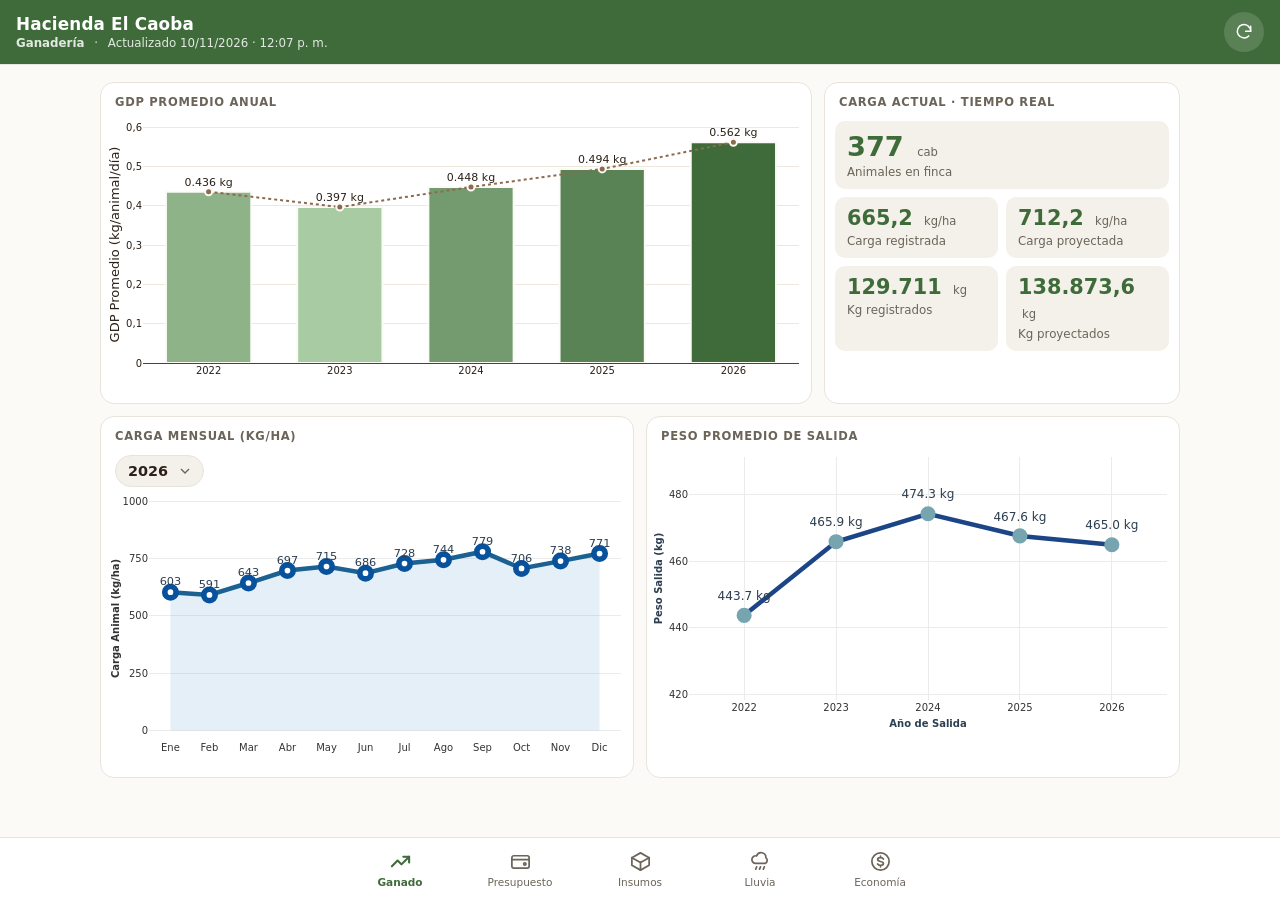
==== commit 6deb0887: "App móvil actualizada 2026-11-10 12:07" ====
--- a/movil/index.html
+++ b/movil/index.html
@@ -38,7 +38,7 @@
     <div class="sub">
       <span id="titulo-tab">Ganadería</span>
       <span class="punto">·</span>
-      Actualizado 06/11/2026 · 02:47 p. m.
+      Actualizado 10/11/2026 · 12:07 p. m.
     </div>
   </div>
   <button type="button" id="btn-recargar" class="recargar" aria-label="Recargar"><svg viewBox="0 0 24 24" aria-hidden="true"><path d="M20 11a8 8 0 1 0-2.3 5.7"/><polyline points="20 5 20 11 14 11"/></svg></button>
@@ -66,7 +66,7 @@
             </div>
             <div class="kpi">
               <div class="kpi-v">
-                708
+                712,2
                 <span class="kpi-u">kg/ha</span>
               </div>
               <div class="kpi-l">Carga proyectada</div>
@@ -80,7 +80,7 @@
             </div>
             <div class="kpi">
               <div class="kpi-v">
-                138.052,6
+                138.873,6
                 <span class="kpi-u">kg</span>
               </div>
               <div class="kpi-l">Kg proyectados</div>
@@ -91,8 +91,8 @@
       <div class="card">
         <div class="card-h">GDP promedio anual</div>
         <div class="card-b">
-          <div id="htmlwidget-d07b2cf6d215374c008e" style="width:100%;height:280px;" class="plotly html-widget"></div>
-          <script type="application/json" data-for="htmlwidget-d07b2cf6d215374c008e">{"x":{"visdat":{"32286f5d441a":["function () ","plotlyVisDat"]},"cur_data":"32286f5d441a","attrs":{"32286f5d441a":{"x":{},"y":{},"marker":{"color":["#8EB389","#A9CBA4","#749B6F","#598354","#3F6B3A"],"line":{"color":"#FBFAF6","width":2}},"text":{},"textposition":"outside","hovertemplate":"<b>%{x}<\/b><br>GDP: %{text}<extra><\/extra>","alpha_stroke":1,"sizes":[10,100],"spans":[1,20],"type":"bar"},"32286f5d441a.1":{"x":{},"y":{},"marker":{"color":"#8C6A4E","line":{"color":"#FBFAF6","width":2},"size":7},"text":{},"textposition":"outside","hovertemplate":"<b>%{x}<\/b><br>GDP: %{text}<extra><\/extra>","alpha_stroke":1,"sizes":[10,100],"spans":[1,20],"type":"scatter","mode":"lines+markers","line":{"color":"#8C6A4E","width":2,"dash":"dot"},"showlegend":false,"hoverinfo":"skip","inherit":true}},"layout":{"margin":{"l":6,"r":6,"t":8,"b":6,"pad":0},"showlegend":false,"bargap":0.34999999999999998,"xaxis":{"domain":[0,1],"automargin":true,"title":"","type":"category","categoryorder":"array","categoryarray":["2022","2023","2024","2025","2026"],"fixedrange":true,"tickfont":{"size":10}},"yaxis":{"domain":[0,1],"automargin":true,"title":"GDP Promedio (kg/animal/día)","rangemode":"tozero","gridcolor":"#eee8dc","fixedrange":true,"tickfont":{"size":10}},"hovermode":"closest","autosize":true,"paper_bgcolor":"rgba(0,0,0,0)","plot_bgcolor":"rgba(0,0,0,0)","dragmode":false,"font":{"family":"system-ui, -apple-system, Segoe UI, Roboto, sans-serif","size":11,"color":"#2B2118"},"legend":{"orientation":"h","x":0,"xanchor":"left","y":1.02,"yanchor":"bottom","font":{"size":10},"bgcolor":"rgba(0,0,0,0)"},"hoverlabel":{"font":{"size":12}}},"source":"A","config":{"modeBarButtonsToAdd":["hoverclosest","hovercompare"],"showSendToCloud":false,"responsive":true,"locale":"es","displayModeBar":false,"scrollZoom":false,"doubleClick":false},"data":[{"x":["2022","2023","2024","2025","2026"],"y":[0.436,0.39700000000000002,0.44800000000000001,0.49399999999999999,0.56200000000000006],"marker":{"color":["#8EB389","#A9CBA4","#749B6F","#598354","#3F6B3A"],"line":{"color":"#FBFAF6","width":2}},"text":["0.436 kg","0.397 kg","0.448 kg","0.494 kg","0.562 kg"],"textposition":["outside","outside","outside","outside","outside"],"hovertemplate":["<b>%{x}<\/b><br>GDP: %{text}<extra><\/extra>","<b>%{x}<\/b><br>GDP: %{text}<extra><\/extra>","<b>%{x}<\/b><br>GDP: %{text}<extra><\/extra>","<b>%{x}<\/b><br>GDP: %{text}<extra><\/extra>","<b>%{x}<\/b><br>GDP: %{text}<extra><\/extra>"],"type":"bar","error_y":{"color":"rgba(31,119,180,1)"},"error_x":{"color":"rgba(31,119,180,1)"},"xaxis":"x","yaxis":"y","frame":null},{"x":["2022","2023","2024","2025","2026"],"y":[0.436,0.39700000000000002,0.44800000000000001,0.49399999999999999,0.56200000000000006],"marker":{"color":"#8C6A4E","line":{"color":"#FBFAF6","width":2},"size":7},"text":["0.436 kg","0.397 kg","0.448 kg","0.494 kg","0.562 kg"],"textposition":["outside","outside","outside","outside","outside"],"hovertemplate":["<b>%{x}<\/b><br>GDP: %{text}<extra><\/extra>","<b>%{x}<\/b><br>GDP: %{text}<extra><\/extra>","<b>%{x}<\/b><br>GDP: %{text}<extra><\/extra>","<b>%{x}<\/b><br>GDP: %{text}<extra><\/extra>","<b>%{x}<\/b><br>GDP: %{text}<extra><\/extra>"],"type":"scatter","mode":"lines+markers","line":{"color":"#8C6A4E","width":2,"dash":"dot"},"showlegend":false,"hoverinfo":["skip","skip","skip","skip","skip"],"error_y":{"color":"rgba(255,127,14,1)"},"error_x":{"color":"rgba(255,127,14,1)"},"xaxis":"x","yaxis":"y","frame":null}],"highlight":{"on":"plotly_click","persistent":false,"dynamic":false,"selectize":false,"opacityDim":0.20000000000000001,"selected":{"opacity":1},"debounce":0},"shinyEvents":["plotly_hover","plotly_click","plotly_selected","plotly_relayout","plotly_brushed","plotly_brushing","plotly_clickannotation","plotly_doubleclick","plotly_deselect","plotly_afterplot","plotly_sunburstclick"],"base_url":"https://plot.ly"},"evals":[],"jsHooks":[]}</script>
+          <div id="htmlwidget-a398d5fec4805146b8e8" style="width:100%;height:280px;" class="plotly html-widget"></div>
+          <script type="application/json" data-for="htmlwidget-a398d5fec4805146b8e8">{"x":{"visdat":{"1ad07fd91d07":["function () ","plotlyVisDat"]},"cur_data":"1ad07fd91d07","attrs":{"1ad07fd91d07":{"x":{},"y":{},"marker":{"color":["#8EB389","#A9CBA4","#749B6F","#598354","#3F6B3A"],"line":{"color":"#FBFAF6","width":2}},"text":{},"textposition":"outside","hovertemplate":"<b>%{x}<\/b><br>GDP: %{text}<extra><\/extra>","alpha_stroke":1,"sizes":[10,100],"spans":[1,20],"type":"bar"},"1ad07fd91d07.1":{"x":{},"y":{},"marker":{"color":"#8C6A4E","line":{"color":"#FBFAF6","width":2},"size":7},"text":{},"textposition":"outside","hovertemplate":"<b>%{x}<\/b><br>GDP: %{text}<extra><\/extra>","alpha_stroke":1,"sizes":[10,100],"spans":[1,20],"type":"scatter","mode":"lines+markers","line":{"color":"#8C6A4E","width":2,"dash":"dot"},"showlegend":false,"hoverinfo":"skip","inherit":true}},"layout":{"margin":{"l":6,"r":6,"t":8,"b":6,"pad":0},"showlegend":false,"bargap":0.34999999999999998,"xaxis":{"domain":[0,1],"automargin":true,"title":"","type":"category","categoryorder":"array","categoryarray":["2022","2023","2024","2025","2026"],"fixedrange":true,"tickfont":{"size":10}},"yaxis":{"domain":[0,1],"automargin":true,"title":"GDP Promedio (kg/animal/día)","rangemode":"tozero","gridcolor":"#eee8dc","fixedrange":true,"tickfont":{"size":10}},"hovermode":"closest","autosize":true,"paper_bgcolor":"rgba(0,0,0,0)","plot_bgcolor":"rgba(0,0,0,0)","dragmode":false,"font":{"family":"system-ui, -apple-system, Segoe UI, Roboto, sans-serif","size":11,"color":"#2B2118"},"legend":{"orientation":"h","x":0,"xanchor":"left","y":1.02,"yanchor":"bottom","font":{"size":10},"bgcolor":"rgba(0,0,0,0)"},"hoverlabel":{"font":{"size":12}}},"source":"A","config":{"modeBarButtonsToAdd":["hoverclosest","hovercompare"],"showSendToCloud":false,"responsive":true,"locale":"es","displayModeBar":false,"scrollZoom":false,"doubleClick":false},"data":[{"x":["2022","2023","2024","2025","2026"],"y":[0.436,0.39700000000000002,0.44800000000000001,0.49399999999999999,0.56200000000000006],"marker":{"color":["#8EB389","#A9CBA4","#749B6F","#598354","#3F6B3A"],"line":{"color":"#FBFAF6","width":2}},"text":["0.436 kg","0.397 kg","0.448 kg","0.494 kg","0.562 kg"],"textposition":["outside","outside","outside","outside","outside"],"hovertemplate":["<b>%{x}<\/b><br>GDP: %{text}<extra><\/extra>","<b>%{x}<\/b><br>GDP: %{text}<extra><\/extra>","<b>%{x}<\/b><br>GDP: %{text}<extra><\/extra>","<b>%{x}<\/b><br>GDP: %{text}<extra><\/extra>","<b>%{x}<\/b><br>GDP: %{text}<extra><\/extra>"],"type":"bar","error_y":{"color":"rgba(31,119,180,1)"},"error_x":{"color":"rgba(31,119,180,1)"},"xaxis":"x","yaxis":"y","frame":null},{"x":["2022","2023","2024","2025","2026"],"y":[0.436,0.39700000000000002,0.44800000000000001,0.49399999999999999,0.56200000000000006],"marker":{"color":"#8C6A4E","line":{"color":"#FBFAF6","width":2},"size":7},"text":["0.436 kg","0.397 kg","0.448 kg","0.494 kg","0.562 kg"],"textposition":["outside","outside","outside","outside","outside"],"hovertemplate":["<b>%{x}<\/b><br>GDP: %{text}<extra><\/extra>","<b>%{x}<\/b><br>GDP: %{text}<extra><\/extra>","<b>%{x}<\/b><br>GDP: %{text}<extra><\/extra>","<b>%{x}<\/b><br>GDP: %{text}<extra><\/extra>","<b>%{x}<\/b><br>GDP: %{text}<extra><\/extra>"],"type":"scatter","mode":"lines+markers","line":{"color":"#8C6A4E","width":2,"dash":"dot"},"showlegend":false,"hoverinfo":["skip","skip","skip","skip","skip"],"error_y":{"color":"rgba(255,127,14,1)"},"error_x":{"color":"rgba(255,127,14,1)"},"xaxis":"x","yaxis":"y","frame":null}],"highlight":{"on":"plotly_click","persistent":false,"dynamic":false,"selectize":false,"opacityDim":0.20000000000000001,"selected":{"opacity":1},"debounce":0},"shinyEvents":["plotly_hover","plotly_click","plotly_selected","plotly_relayout","plotly_brushed","plotly_brushing","plotly_clickannotation","plotly_doubleclick","plotly_deselect","plotly_afterplot","plotly_sunburstclick"],"base_url":"https://plot.ly"},"evals":[],"jsHooks":[]}</script>
         </div>
       </div>
     </div>
@@ -109,24 +109,24 @@
               <option value="2026" selected>2026</option>
             </select>
             <div class="anio-panel" data-anio="2022" hidden>
-              <div id="htmlwidget-82e1f532323f9e7f77cb" style="width:100%;height:280px;" class="plotly html-widget"></div>
-              <script type="application/json" data-for="htmlwidget-82e1f532323f9e7f77cb">{"x":{"data":[{"x":[1,2,3,4,5,6,7,8,9,10,11,12,12,12,11,10,9,8,7,6,5,4,3,2,1,1],"y":[0,0,0,0,0,0,0,0,0,0,0,0,0,377.69999999999999,428.89999999999998,422.30000000000001,422.80000000000001,459.39999999999998,444.19999999999999,517.20000000000005,539.70000000000005,456.19999999999999,387.10000000000002,371.30000000000001,356.5,0],"text":["as.numeric(mes_nombre):  1<br />kg_por_ha: 356.5","as.numeric(mes_nombre):  2<br />kg_por_ha: 371.3","as.numeric(mes_nombre):  3<br />kg_por_ha: 387.1","as.numeric(mes_nombre):  4<br />kg_por_ha: 456.2","as.numeric(mes_nombre):  5<br />kg_por_ha: 539.7","as.numeric(mes_nombre):  6<br />kg_por_ha: 517.2","as.numeric(mes_nombre):  7<br />kg_por_ha: 444.2","as.numeric(mes_nombre):  8<br />kg_por_ha: 459.4","as.numeric(mes_nombre):  9<br />kg_por_ha: 422.8","as.numeric(mes_nombre): 10<br />kg_por_ha: 422.3","as.numeric(mes_nombre): 11<br />kg_por_ha: 428.9","as.numeric(mes_nombre): 12<br />kg_por_ha: 377.7","as.numeric(mes_nombre): 12<br />kg_por_ha: 377.7","as.numeric(mes_nombre): 12<br />kg_por_ha: 377.7","as.numeric(mes_nombre): 11<br />kg_por_ha: 428.9","as.numeric(mes_nombre): 10<br />kg_por_ha: 422.3","as.numeric(mes_nombre):  9<br />kg_por_ha: 422.8","as.numeric(mes_nombre):  8<br />kg_por_ha: 459.4","as.numeric(mes_nombre):  7<br />kg_por_ha: 444.2","as.numeric(mes_nombre):  6<br />kg_por_ha: 517.2","as.numeric(mes_nombre):  5<br />kg_por_ha: 539.7","as.numeric(mes_nombre):  4<br />kg_por_ha: 456.2","as.numeric(mes_nombre):  3<br />kg_por_ha: 387.1","as.numeric(mes_nombre):  2<br />kg_por_ha: 371.3","as.numeric(mes_nombre):  1<br />kg_por_ha: 356.5","as.numeric(mes_nombre):  1<br />kg_por_ha: 356.5"],"type":"scatter","mode":"lines","line":{"width":1.8897637795275593,"color":"transparent","dash":"solid"},"fill":"toself","fillcolor":"rgba(44,127,184,0.12)","hoveron":"points","showlegend":false,"xaxis":"x","yaxis":"y","hoverinfo":"text","frame":null},{"x":[1,2,3,4,5,6,7,8,9,10,11,12],"y":[356.5,371.30000000000001,387.10000000000002,456.19999999999999,539.70000000000005,517.20000000000005,444.19999999999999,459.39999999999998,422.80000000000001,422.30000000000001,428.89999999999998,377.69999999999999],"text":["as.numeric(mes_nombre):  1<br />kg_por_ha: 356.5","as.numeric(mes_nombre):  2<br />kg_por_ha: 371.3","as.numeric(mes_nombre):  3<br />kg_por_ha: 387.1","as.numeric(mes_nombre):  4<br />kg_por_ha: 456.2","as.numeric(mes_nombre):  5<br />kg_por_ha: 539.7","as.numeric(mes_nombre):  6<br />kg_por_ha: 517.2","as.numeric(mes_nombre):  7<br />kg_por_ha: 444.2","as.numeric(mes_nombre):  8<br />kg_por_ha: 459.4","as.numeric(mes_nombre):  9<br />kg_por_ha: 422.8","as.numeric(mes_nombre): 10<br />kg_por_ha: 422.3","as.numeric(mes_nombre): 11<br />kg_por_ha: 428.9","as.numeric(mes_nombre): 12<br />kg_por_ha: 377.7"],"type":"scatter","mode":"lines+markers","line":{"width":4.5354330708661417,"color":"rgba(27,97,145,1)","dash":"solid"},"hoveron":"points","showlegend":false,"xaxis":"x","yaxis":"y","hoverinfo":"text","marker":{"autocolorscale":false,"color":"rgba(255,255,255,1)","opacity":1,"size":11.338582677165356,"symbol":"circle","line":{"width":5.6692913385826778,"color":"rgba(8,81,156,1)"}},"frame":null},{"x":[1,2,3,4,5,6,7,8,9,10,11,12],"y":[396.80400000000003,411.60400000000004,427.40400000000005,496.50400000000002,580.00400000000002,557.50400000000002,484.50400000000002,499.70400000000001,463.10400000000004,462.60400000000004,469.20400000000001,418.00400000000002],"text":["356","371","387","456","540","517","444","459","423","422","429","378"],"hovertext":["as.numeric(mes_nombre):  1<br />kg_por_ha: 356.5<br />sprintf(\"%.0f\", kg_por_ha): 356","as.numeric(mes_nombre):  2<br />kg_por_ha: 371.3<br />sprintf(\"%.0f\", kg_por_ha): 371","as.numeric(mes_nombre):  3<br />kg_por_ha: 387.1<br />sprintf(\"%.0f\", kg_por_ha): 387","as.numeric(mes_nombre):  4<br />kg_por_ha: 456.2<br />sprintf(\"%.0f\", kg_por_ha): 456","as.numeric(mes_nombre):  5<br />kg_por_ha: 539.7<br />sprintf(\"%.0f\", kg_por_ha): 540","as.numeric(mes_nombre):  6<br />kg_por_ha: 517.2<br />sprintf(\"%.0f\", kg_por_ha): 517","as.numeric(mes_nombre):  7<br />kg_por_ha: 444.2<br />sprintf(\"%.0f\", kg_por_ha): 444","as.numeric(mes_nombre):  8<br />kg_por_ha: 459.4<br />sprintf(\"%.0f\", kg_por_ha): 459","as.numeric(mes_nombre):  9<br />kg_por_ha: 422.8<br />sprintf(\"%.0f\", kg_por_ha): 423","as.numeric(mes_nombre): 10<br />kg_por_ha: 422.3<br />sprintf(\"%.0f\", kg_por_ha): 422","as.numeric(mes_nombre): 11<br />kg_por_ha: 428.9<br />sprintf(\"%.0f\", kg_por_ha): 429","as.numeric(mes_nombre): 12<br />kg_por_ha: 377.7<br />sprintf(\"%.0f\", kg_por_ha): 378"],"textfont":{"size":11.338582677165356,"color":"rgba(44,62,80,1)"},"type":"scatter","mode":"text","hoveron":"points","showlegend":false,"xaxis":"x","yaxis":"y","hoverinfo":"text","frame":null}],"layout":{"margin":{"l":6,"r":6,"t":8,"b":6,"pad":0},"paper_bgcolor":"rgba(0,0,0,0)","font":{"color":"#2B2118","family":"system-ui, -apple-system, Segoe UI, Roboto, sans-serif","size":11},"xaxis":{"domain":[0,1],"automargin":true,"type":"linear","autorange":false,"range":[0.44999999999999996,12.550000000000001],"tickmode":"array","ticktext":["Ene","Feb","Mar","Abr","May","Jun","Jul","Ago","Sep","Oct","Nov","Dic"],"tickvals":[1,2,3,4,5,6,7.0000000000000009,8,9,10,11,12],"categoryorder":"array","categoryarray":["Ene","Feb","Mar","Abr","May","Jun","Jul","Ago","Sep","Oct","Nov","Dic"],"nticks":null,"ticks":"","tickcolor":null,"ticklen":3.6529680365296811,"tickwidth":0,"showticklabels":true,"tickfont":{"color":"rgba(51,51,51,1)","family":"","size":10},"tickangle":-0,"showline":false,"linecolor":null,"linewidth":0,"showgrid":false,"gridcolor":null,"gridwidth":0,"zeroline":false,"anchor":"y","title":{"text":"","font":{"color":"rgba(0,0,0,1)","family":"","size":10}},"hoverformat":".2f","fixedrange":true},"yaxis":{"domain":[0,1],"automargin":true,"type":"linear","autorange":false,"range":[-29.000200000000003,719.20496000000003],"tickmode":"array","ticktext":["0","200","400","600"],"tickvals":[0,200,399.99999999999994,600],"categoryorder":"array","categoryarray":["0","200","400","600"],"nticks":null,"ticks":"","tickcolor":null,"ticklen":3.6529680365296811,"tickwidth":0,"showticklabels":true,"tickfont":{"color":"rgba(51,51,51,1)","family":"","size":10},"tickangle":-0,"showline":false,"linecolor":null,"linewidth":0,"showgrid":true,"gridcolor":"rgba(235,235,235,1)","gridwidth":0.66417600664176002,"zeroline":false,"anchor":"x","title":{"text":"<b> Carga Animal (kg/ha) <\/b>","font":{"color":"rgba(51,51,51,1)","family":"","size":10}},"hoverformat":".2f","fixedrange":true},"shapes":[],"showlegend":false,"legend":{"bgcolor":"rgba(0,0,0,0)","bordercolor":null,"borderwidth":0,"font":{"color":"rgba(0,0,0,1)","family":"","size":10},"orientation":"h","x":0,"xanchor":"left","y":1.02,"yanchor":"bottom"},"hovermode":"closest","barmode":"relative","autosize":true,"plot_bgcolor":"rgba(0,0,0,0)","dragmode":false,"hoverlabel":{"font":{"size":12}}},"config":{"doubleClick":false,"modeBarButtonsToAdd":["hoverclosest","hovercompare"],"showSendToCloud":false,"locale":"es","displayModeBar":false,"responsive":true,"scrollZoom":false},"source":"A","attrs":{"322834be6107":{"x":{},"y":{},"type":"scatter"},"32283033f73":{"x":{},"y":{}},"32281e24147f":{"x":{},"y":{}},"32284ed7986":{"x":{},"y":{},"label":{}}},"cur_data":"322834be6107","visdat":{"322834be6107":["function (y) ","x"],"32283033f73":["function (y) ","x"],"32281e24147f":["function (y) ","x"],"32284ed7986":["function (y) ","x"]},"highlight":{"on":"plotly_click","persistent":false,"dynamic":false,"selectize":false,"opacityDim":0.20000000000000001,"selected":{"opacity":1},"debounce":0},"shinyEvents":["plotly_hover","plotly_click","plotly_selected","plotly_relayout","plotly_brushed","plotly_brushing","plotly_clickannotation","plotly_doubleclick","plotly_deselect","plotly_afterplot","plotly_sunburstclick"],"base_url":"https://plot.ly"},"evals":[],"jsHooks":[]}</script>
+              <div id="htmlwidget-6ce4cb47ebc7bf6edc62" style="width:100%;height:280px;" class="plotly html-widget"></div>
+              <script type="application/json" data-for="htmlwidget-6ce4cb47ebc7bf6edc62">{"x":{"data":[{"x":[1,2,3,4,5,6,7,8,9,10,11,12,12,12,11,10,9,8,7,6,5,4,3,2,1,1],"y":[0,0,0,0,0,0,0,0,0,0,0,0,0,377.69999999999999,428.89999999999998,422.30000000000001,422.80000000000001,459.39999999999998,444.19999999999999,517.20000000000005,539.70000000000005,456.19999999999999,387.10000000000002,371.30000000000001,356.5,0],"text":["as.numeric(mes_nombre):  1<br />kg_por_ha: 356.5","as.numeric(mes_nombre):  2<br />kg_por_ha: 371.3","as.numeric(mes_nombre):  3<br />kg_por_ha: 387.1","as.numeric(mes_nombre):  4<br />kg_por_ha: 456.2","as.numeric(mes_nombre):  5<br />kg_por_ha: 539.7","as.numeric(mes_nombre):  6<br />kg_por_ha: 517.2","as.numeric(mes_nombre):  7<br />kg_por_ha: 444.2","as.numeric(mes_nombre):  8<br />kg_por_ha: 459.4","as.numeric(mes_nombre):  9<br />kg_por_ha: 422.8","as.numeric(mes_nombre): 10<br />kg_por_ha: 422.3","as.numeric(mes_nombre): 11<br />kg_por_ha: 428.9","as.numeric(mes_nombre): 12<br />kg_por_ha: 377.7","as.numeric(mes_nombre): 12<br />kg_por_ha: 377.7","as.numeric(mes_nombre): 12<br />kg_por_ha: 377.7","as.numeric(mes_nombre): 11<br />kg_por_ha: 428.9","as.numeric(mes_nombre): 10<br />kg_por_ha: 422.3","as.numeric(mes_nombre):  9<br />kg_por_ha: 422.8","as.numeric(mes_nombre):  8<br />kg_por_ha: 459.4","as.numeric(mes_nombre):  7<br />kg_por_ha: 444.2","as.numeric(mes_nombre):  6<br />kg_por_ha: 517.2","as.numeric(mes_nombre):  5<br />kg_por_ha: 539.7","as.numeric(mes_nombre):  4<br />kg_por_ha: 456.2","as.numeric(mes_nombre):  3<br />kg_por_ha: 387.1","as.numeric(mes_nombre):  2<br />kg_por_ha: 371.3","as.numeric(mes_nombre):  1<br />kg_por_ha: 356.5","as.numeric(mes_nombre):  1<br />kg_por_ha: 356.5"],"type":"scatter","mode":"lines","line":{"width":1.8897637795275593,"color":"transparent","dash":"solid"},"fill":"toself","fillcolor":"rgba(44,127,184,0.12)","hoveron":"points","showlegend":false,"xaxis":"x","yaxis":"y","hoverinfo":"text","frame":null},{"x":[1,2,3,4,5,6,7,8,9,10,11,12],"y":[356.5,371.30000000000001,387.10000000000002,456.19999999999999,539.70000000000005,517.20000000000005,444.19999999999999,459.39999999999998,422.80000000000001,422.30000000000001,428.89999999999998,377.69999999999999],"text":["as.numeric(mes_nombre):  1<br />kg_por_ha: 356.5","as.numeric(mes_nombre):  2<br />kg_por_ha: 371.3","as.numeric(mes_nombre):  3<br />kg_por_ha: 387.1","as.numeric(mes_nombre):  4<br />kg_por_ha: 456.2","as.numeric(mes_nombre):  5<br />kg_por_ha: 539.7","as.numeric(mes_nombre):  6<br />kg_por_ha: 517.2","as.numeric(mes_nombre):  7<br />kg_por_ha: 444.2","as.numeric(mes_nombre):  8<br />kg_por_ha: 459.4","as.numeric(mes_nombre):  9<br />kg_por_ha: 422.8","as.numeric(mes_nombre): 10<br />kg_por_ha: 422.3","as.numeric(mes_nombre): 11<br />kg_por_ha: 428.9","as.numeric(mes_nombre): 12<br />kg_por_ha: 377.7"],"type":"scatter","mode":"lines+markers","line":{"width":4.5354330708661417,"color":"rgba(27,97,145,1)","dash":"solid"},"hoveron":"points","showlegend":false,"xaxis":"x","yaxis":"y","hoverinfo":"text","marker":{"autocolorscale":false,"color":"rgba(255,255,255,1)","opacity":1,"size":11.338582677165356,"symbol":"circle","line":{"width":5.6692913385826778,"color":"rgba(8,81,156,1)"}},"frame":null},{"x":[1,2,3,4,5,6,7,8,9,10,11,12],"y":[396.80400000000003,411.60400000000004,427.40400000000005,496.50400000000002,580.00400000000002,557.50400000000002,484.50400000000002,499.70400000000001,463.10400000000004,462.60400000000004,469.20400000000001,418.00400000000002],"text":["356","371","387","456","540","517","444","459","423","422","429","378"],"hovertext":["as.numeric(mes_nombre):  1<br />kg_por_ha: 356.5<br />sprintf(\"%.0f\", kg_por_ha): 356","as.numeric(mes_nombre):  2<br />kg_por_ha: 371.3<br />sprintf(\"%.0f\", kg_por_ha): 371","as.numeric(mes_nombre):  3<br />kg_por_ha: 387.1<br />sprintf(\"%.0f\", kg_por_ha): 387","as.numeric(mes_nombre):  4<br />kg_por_ha: 456.2<br />sprintf(\"%.0f\", kg_por_ha): 456","as.numeric(mes_nombre):  5<br />kg_por_ha: 539.7<br />sprintf(\"%.0f\", kg_por_ha): 540","as.numeric(mes_nombre):  6<br />kg_por_ha: 517.2<br />sprintf(\"%.0f\", kg_por_ha): 517","as.numeric(mes_nombre):  7<br />kg_por_ha: 444.2<br />sprintf(\"%.0f\", kg_por_ha): 444","as.numeric(mes_nombre):  8<br />kg_por_ha: 459.4<br />sprintf(\"%.0f\", kg_por_ha): 459","as.numeric(mes_nombre):  9<br />kg_por_ha: 422.8<br />sprintf(\"%.0f\", kg_por_ha): 423","as.numeric(mes_nombre): 10<br />kg_por_ha: 422.3<br />sprintf(\"%.0f\", kg_por_ha): 422","as.numeric(mes_nombre): 11<br />kg_por_ha: 428.9<br />sprintf(\"%.0f\", kg_por_ha): 429","as.numeric(mes_nombre): 12<br />kg_por_ha: 377.7<br />sprintf(\"%.0f\", kg_por_ha): 378"],"textfont":{"size":11.338582677165356,"color":"rgba(44,62,80,1)"},"type":"scatter","mode":"text","hoveron":"points","showlegend":false,"xaxis":"x","yaxis":"y","hoverinfo":"text","frame":null}],"layout":{"margin":{"l":6,"r":6,"t":8,"b":6,"pad":0},"paper_bgcolor":"rgba(0,0,0,0)","font":{"color":"#2B2118","family":"system-ui, -apple-system, Segoe UI, Roboto, sans-serif","size":11},"xaxis":{"domain":[0,1],"automargin":true,"type":"linear","autorange":false,"range":[0.44999999999999996,12.550000000000001],"tickmode":"array","ticktext":["Ene","Feb","Mar","Abr","May","Jun","Jul","Ago","Sep","Oct","Nov","Dic"],"tickvals":[1,2,3,4,5,6,7.0000000000000009,8,9,10,11,12],"categoryorder":"array","categoryarray":["Ene","Feb","Mar","Abr","May","Jun","Jul","Ago","Sep","Oct","Nov","Dic"],"nticks":null,"ticks":"","tickcolor":null,"ticklen":3.6529680365296811,"tickwidth":0,"showticklabels":true,"tickfont":{"color":"rgba(51,51,51,1)","family":"","size":10},"tickangle":-0,"showline":false,"linecolor":null,"linewidth":0,"showgrid":false,"gridcolor":null,"gridwidth":0,"zeroline":false,"anchor":"y","title":{"text":"","font":{"color":"rgba(0,0,0,1)","family":"","size":10}},"hoverformat":".2f","fixedrange":true},"yaxis":{"domain":[0,1],"automargin":true,"type":"linear","autorange":false,"range":[-29.000200000000003,719.20496000000003],"tickmode":"array","ticktext":["0","200","400","600"],"tickvals":[0,200,399.99999999999994,600],"categoryorder":"array","categoryarray":["0","200","400","600"],"nticks":null,"ticks":"","tickcolor":null,"ticklen":3.6529680365296811,"tickwidth":0,"showticklabels":true,"tickfont":{"color":"rgba(51,51,51,1)","family":"","size":10},"tickangle":-0,"showline":false,"linecolor":null,"linewidth":0,"showgrid":true,"gridcolor":"rgba(235,235,235,1)","gridwidth":0.66417600664176002,"zeroline":false,"anchor":"x","title":{"text":"<b> Carga Animal (kg/ha) <\/b>","font":{"color":"rgba(51,51,51,1)","family":"","size":10}},"hoverformat":".2f","fixedrange":true},"shapes":[],"showlegend":false,"legend":{"bgcolor":"rgba(0,0,0,0)","bordercolor":null,"borderwidth":0,"font":{"color":"rgba(0,0,0,1)","family":"","size":10},"orientation":"h","x":0,"xanchor":"left","y":1.02,"yanchor":"bottom"},"hovermode":"closest","barmode":"relative","autosize":true,"plot_bgcolor":"rgba(0,0,0,0)","dragmode":false,"hoverlabel":{"font":{"size":12}}},"config":{"doubleClick":false,"modeBarButtonsToAdd":["hoverclosest","hovercompare"],"showSendToCloud":false,"locale":"es","displayModeBar":false,"responsive":true,"scrollZoom":false},"source":"A","attrs":{"1ad0714a5f6e":{"x":{},"y":{},"type":"scatter"},"1ad020ea7aaf":{"x":{},"y":{}},"1ad0ce44925":{"x":{},"y":{}},"1ad0776503a":{"x":{},"y":{},"label":{}}},"cur_data":"1ad0714a5f6e","visdat":{"1ad0714a5f6e":["function (y) ","x"],"1ad020ea7aaf":["function (y) ","x"],"1ad0ce44925":["function (y) ","x"],"1ad0776503a":["function (y) ","x"]},"highlight":{"on":"plotly_click","persistent":false,"dynamic":false,"selectize":false,"opacityDim":0.20000000000000001,"selected":{"opacity":1},"debounce":0},"shinyEvents":["plotly_hover","plotly_click","plotly_selected","plotly_relayout","plotly_brushed","plotly_brushing","plotly_clickannotation","plotly_doubleclick","plotly_deselect","plotly_afterplot","plotly_sunburstclick"],"base_url":"https://plot.ly"},"evals":[],"jsHooks":[]}</script>
             </div>
             <div class="anio-panel" data-anio="2023" hidden>
-              <div id="htmlwidget-4eb4d8ed2b3cdb7c0a38" style="width:100%;height:280px;" class="plotly html-widget"></div>
-              <script type="application/json" data-for="htmlwidget-4eb4d8ed2b3cdb7c0a38">{"x":{"data":[{"x":[1,2,3,4,5,6,7,8,9,10,11,12,12,12,11,10,9,8,7,6,5,4,3,2,1,1],"y":[0,0,0,0,0,0,0,0,0,0,0,0,0,629.70000000000005,642,616.89999999999998,562.79999999999995,559,546.70000000000005,445.80000000000001,374.60000000000002,383.10000000000002,366.5,378.19999999999999,399.10000000000002,0],"text":["as.numeric(mes_nombre):  1<br />kg_por_ha: 399.1","as.numeric(mes_nombre):  2<br />kg_por_ha: 378.2","as.numeric(mes_nombre):  3<br />kg_por_ha: 366.5","as.numeric(mes_nombre):  4<br />kg_por_ha: 383.1","as.numeric(mes_nombre):  5<br />kg_por_ha: 374.6","as.numeric(mes_nombre):  6<br />kg_por_ha: 445.8","as.numeric(mes_nombre):  7<br />kg_por_ha: 546.7","as.numeric(mes_nombre):  8<br />kg_por_ha: 559.0","as.numeric(mes_nombre):  9<br />kg_por_ha: 562.8","as.numeric(mes_nombre): 10<br />kg_por_ha: 616.9","as.numeric(mes_nombre): 11<br />kg_por_ha: 642.0","as.numeric(mes_nombre): 12<br />kg_por_ha: 629.7","as.numeric(mes_nombre): 12<br />kg_por_ha: 629.7","as.numeric(mes_nombre): 12<br />kg_por_ha: 629.7","as.numeric(mes_nombre): 11<br />kg_por_ha: 642.0","as.numeric(mes_nombre): 10<br />kg_por_ha: 616.9","as.numeric(mes_nombre):  9<br />kg_por_ha: 562.8","as.numeric(mes_nombre):  8<br />kg_por_ha: 559.0","as.numeric(mes_nombre):  7<br />kg_por_ha: 546.7","as.numeric(mes_nombre):  6<br />kg_por_ha: 445.8","as.numeric(mes_nombre):  5<br />kg_por_ha: 374.6","as.numeric(mes_nombre):  4<br />kg_por_ha: 383.1","as.numeric(mes_nombre):  3<br />kg_por_ha: 366.5","as.numeric(mes_nombre):  2<br />kg_por_ha: 378.2","as.numeric(mes_nombre):  1<br />kg_por_ha: 399.1","as.numeric(mes_nombre):  1<br />kg_por_ha: 399.1"],"type":"scatter","mode":"lines","line":{"width":1.8897637795275593,"color":"transparent","dash":"solid"},"fill":"toself","fillcolor":"rgba(44,127,184,0.12)","hoveron":"points","showlegend":false,"xaxis":"x","yaxis":"y","hoverinfo":"text","frame":null},{"x":[1,2,3,4,5,6,7,8,9,10,11,12],"y":[399.10000000000002,378.19999999999999,366.5,383.10000000000002,374.60000000000002,445.80000000000001,546.70000000000005,559,562.79999999999995,616.89999999999998,642,629.70000000000005],"text":["as.numeric(mes_nombre):  1<br />kg_por_ha: 399.1","as.numeric(mes_nombre):  2<br />kg_por_ha: 378.2","as.numeric(mes_nombre):  3<br />kg_por_ha: 366.5","as.numeric(mes_nombre):  4<br />kg_por_ha: 383.1","as.numeric(mes_nombre):  5<br />kg_por_ha: 374.6","as.numeric(mes_nombre):  6<br />kg_por_ha: 445.8","as.numeric(mes_nombre):  7<br />kg_por_ha: 546.7","as.numeric(mes_nombre):  8<br />kg_por_ha: 559.0","as.numeric(mes_nombre):  9<br />kg_por_ha: 562.8","as.numeric(mes_nombre): 10<br />kg_por_ha: 616.9","as.numeric(mes_nombre): 11<br />kg_por_ha: 642.0","as.numeric(mes_nombre): 12<br />kg_por_ha: 629.7"],"type":"scatter","mode":"lines+markers","line":{"width":4.5354330708661417,"color":"rgba(27,97,145,1)","dash":"solid"},"hoveron":"points","showlegend":false,"xaxis":"x","yaxis":"y","hoverinfo":"text","marker":{"autocolorscale":false,"color":"rgba(255,255,255,1)","opacity":1,"size":11.338582677165356,"symbol":"circle","line":{"width":5.6692913385826778,"color":"rgba(8,81,156,1)"}},"frame":null},{"x":[1,2,3,4,5,6,7,8,9,10,11,12],"y":[459.71000000000004,438.81,427.11000000000001,443.71000000000004,435.21000000000004,506.41000000000003,607.31000000000006,619.61000000000001,623.40999999999997,677.50999999999999,702.61000000000001,690.31000000000006],"text":["399","378","366","383","375","446","547","559","563","617","642","630"],"hovertext":["as.numeric(mes_nombre):  1<br />kg_por_ha: 399.1<br />sprintf(\"%.0f\", kg_por_ha): 399","as.numeric(mes_nombre):  2<br />kg_por_ha: 378.2<br />sprintf(\"%.0f\", kg_por_ha): 378","as.numeric(mes_nombre):  3<br />kg_por_ha: 366.5<br />sprintf(\"%.0f\", kg_por_ha): 366","as.numeric(mes_nombre):  4<br />kg_por_ha: 383.1<br />sprintf(\"%.0f\", kg_por_ha): 383","as.numeric(mes_nombre):  5<br />kg_por_ha: 374.6<br />sprintf(\"%.0f\", kg_por_ha): 375","as.numeric(mes_nombre):  6<br />kg_por_ha: 445.8<br />sprintf(\"%.0f\", kg_por_ha): 446","as.numeric(mes_nombre):  7<br />kg_por_ha: 546.7<br />sprintf(\"%.0f\", kg_por_ha): 547","as.numeric(mes_nombre):  8<br />kg_por_ha: 559.0<br />sprintf(\"%.0f\", kg_por_ha): 559","as.numeric(mes_nombre):  9<br />kg_por_ha: 562.8<br />sprintf(\"%.0f\", kg_por_ha): 563","as.numeric(mes_nombre): 10<br />kg_por_ha: 616.9<br />sprintf(\"%.0f\", kg_por_ha): 617","as.numeric(mes_nombre): 11<br />kg_por_ha: 642.0<br />sprintf(\"%.0f\", kg_por_ha): 642","as.numeric(mes_nombre): 12<br />kg_por_ha: 629.7<br />sprintf(\"%.0f\", kg_por_ha): 630"],"textfont":{"size":11.338582677165356,"color":"rgba(44,62,80,1)"},"type":"scatter","mode":"text","hoveron":"points","showlegend":false,"xaxis":"x","yaxis":"y","hoverinfo":"text","frame":null}],"layout":{"margin":{"l":6,"r":6,"t":8,"b":6,"pad":0},"paper_bgcolor":"rgba(0,0,0,0)","font":{"color":"#2B2118","family":"system-ui, -apple-system, Segoe UI, Roboto, sans-serif","size":11},"xaxis":{"domain":[0,1],"automargin":true,"type":"linear","autorange":false,"range":[0.44999999999999996,12.550000000000001],"tickmode":"array","ticktext":["Ene","Feb","Mar","Abr","May","Jun","Jul","Ago","Sep","Oct","Nov","Dic"],"tickvals":[1,2,3,4,5,6,7.0000000000000009,8,9,10,11,12],"categoryorder":"array","categoryarray":["Ene","Feb","Mar","Abr","May","Jun","Jul","Ago","Sep","Oct","Nov","Dic"],"nticks":null,"ticks":"","tickcolor":null,"ticklen":3.6529680365296811,"tickwidth":0,"showticklabels":true,"tickfont":{"color":"rgba(51,51,51,1)","family":"","size":10},"tickangle":-0,"showline":false,"linecolor":null,"linewidth":0,"showgrid":false,"gridcolor":null,"gridwidth":0,"zeroline":false,"anchor":"y","title":{"text":"","font":{"color":"rgba(0,0,0,1)","family":"","size":10}},"hoverformat":".2f","fixedrange":true},"yaxis":{"domain":[0,1],"automargin":true,"type":"linear","autorange":false,"range":[-35.130500000000005,871.2364],"tickmode":"array","ticktext":["0","200","400","600","800"],"tickvals":[0,199.99999999999997,400,600,800],"categoryorder":"array","categoryarray":["0","200","400","600","800"],"nticks":null,"ticks":"","tickcolor":null,"ticklen":3.6529680365296811,"tickwidth":0,"showticklabels":true,"tickfont":{"color":"rgba(51,51,51,1)","family":"","size":10},"tickangle":-0,"showline":false,"linecolor":null,"linewidth":0,"showgrid":true,"gridcolor":"rgba(235,235,235,1)","gridwidth":0.66417600664176002,"zeroline":false,"anchor":"x","title":{"text":"<b> Carga Animal (kg/ha) <\/b>","font":{"color":"rgba(51,51,51,1)","family":"","size":10}},"hoverformat":".2f","fixedrange":true},"shapes":[],"showlegend":false,"legend":{"bgcolor":"rgba(0,0,0,0)","bordercolor":null,"borderwidth":0,"font":{"color":"rgba(0,0,0,1)","family":"","size":10},"orientation":"h","x":0,"xanchor":"left","y":1.02,"yanchor":"bottom"},"hovermode":"closest","barmode":"relative","autosize":true,"plot_bgcolor":"rgba(0,0,0,0)","dragmode":false,"hoverlabel":{"font":{"size":12}}},"config":{"doubleClick":false,"modeBarButtonsToAdd":["hoverclosest","hovercompare"],"showSendToCloud":false,"locale":"es","displayModeBar":false,"responsive":true,"scrollZoom":false},"source":"A","attrs":{"3228581d4a69":{"x":{},"y":{},"type":"scatter"},"3228737f72ba":{"x":{},"y":{}},"3228564355e8":{"x":{},"y":{}},"32282e6b5c00":{"x":{},"y":{},"label":{}}},"cur_data":"3228581d4a69","visdat":{"3228581d4a69":["function (y) ","x"],"3228737f72ba":["function (y) ","x"],"3228564355e8":["function (y) ","x"],"32282e6b5c00":["function (y) ","x"]},"highlight":{"on":"plotly_click","persistent":false,"dynamic":false,"selectize":false,"opacityDim":0.20000000000000001,"selected":{"opacity":1},"debounce":0},"shinyEvents":["plotly_hover","plotly_click","plotly_selected","plotly_relayout","plotly_brushed","plotly_brushing","plotly_clickannotation","plotly_doubleclick","plotly_deselect","plotly_afterplot","plotly_sunburstclick"],"base_url":"https://plot.ly"},"evals":[],"jsHooks":[]}</script>
+              <div id="htmlwidget-a67f8a77bf8d2c8dbdd1" style="width:100%;height:280px;" class="plotly html-widget"></div>
+              <script type="application/json" data-for="htmlwidget-a67f8a77bf8d2c8dbdd1">{"x":{"data":[{"x":[1,2,3,4,5,6,7,8,9,10,11,12,12,12,11,10,9,8,7,6,5,4,3,2,1,1],"y":[0,0,0,0,0,0,0,0,0,0,0,0,0,629.70000000000005,642,616.89999999999998,562.79999999999995,559,546.70000000000005,445.80000000000001,374.60000000000002,383.10000000000002,366.5,378.19999999999999,399.10000000000002,0],"text":["as.numeric(mes_nombre):  1<br />kg_por_ha: 399.1","as.numeric(mes_nombre):  2<br />kg_por_ha: 378.2","as.numeric(mes_nombre):  3<br />kg_por_ha: 366.5","as.numeric(mes_nombre):  4<br />kg_por_ha: 383.1","as.numeric(mes_nombre):  5<br />kg_por_ha: 374.6","as.numeric(mes_nombre):  6<br />kg_por_ha: 445.8","as.numeric(mes_nombre):  7<br />kg_por_ha: 546.7","as.numeric(mes_nombre):  8<br />kg_por_ha: 559.0","as.numeric(mes_nombre):  9<br />kg_por_ha: 562.8","as.numeric(mes_nombre): 10<br />kg_por_ha: 616.9","as.numeric(mes_nombre): 11<br />kg_por_ha: 642.0","as.numeric(mes_nombre): 12<br />kg_por_ha: 629.7","as.numeric(mes_nombre): 12<br />kg_por_ha: 629.7","as.numeric(mes_nombre): 12<br />kg_por_ha: 629.7","as.numeric(mes_nombre): 11<br />kg_por_ha: 642.0","as.numeric(mes_nombre): 10<br />kg_por_ha: 616.9","as.numeric(mes_nombre):  9<br />kg_por_ha: 562.8","as.numeric(mes_nombre):  8<br />kg_por_ha: 559.0","as.numeric(mes_nombre):  7<br />kg_por_ha: 546.7","as.numeric(mes_nombre):  6<br />kg_por_ha: 445.8","as.numeric(mes_nombre):  5<br />kg_por_ha: 374.6","as.numeric(mes_nombre):  4<br />kg_por_ha: 383.1","as.numeric(mes_nombre):  3<br />kg_por_ha: 366.5","as.numeric(mes_nombre):  2<br />kg_por_ha: 378.2","as.numeric(mes_nombre):  1<br />kg_por_ha: 399.1","as.numeric(mes_nombre):  1<br />kg_por_ha: 399.1"],"type":"scatter","mode":"lines","line":{"width":1.8897637795275593,"color":"transparent","dash":"solid"},"fill":"toself","fillcolor":"rgba(44,127,184,0.12)","hoveron":"points","showlegend":false,"xaxis":"x","yaxis":"y","hoverinfo":"text","frame":null},{"x":[1,2,3,4,5,6,7,8,9,10,11,12],"y":[399.10000000000002,378.19999999999999,366.5,383.10000000000002,374.60000000000002,445.80000000000001,546.70000000000005,559,562.79999999999995,616.89999999999998,642,629.70000000000005],"text":["as.numeric(mes_nombre):  1<br />kg_por_ha: 399.1","as.numeric(mes_nombre):  2<br />kg_por_ha: 378.2","as.numeric(mes_nombre):  3<br />kg_por_ha: 366.5","as.numeric(mes_nombre):  4<br />kg_por_ha: 383.1","as.numeric(mes_nombre):  5<br />kg_por_ha: 374.6","as.numeric(mes_nombre):  6<br />kg_por_ha: 445.8","as.numeric(mes_nombre):  7<br />kg_por_ha: 546.7","as.numeric(mes_nombre):  8<br />kg_por_ha: 559.0","as.numeric(mes_nombre):  9<br />kg_por_ha: 562.8","as.numeric(mes_nombre): 10<br />kg_por_ha: 616.9","as.numeric(mes_nombre): 11<br />kg_por_ha: 642.0","as.numeric(mes_nombre): 12<br />kg_por_ha: 629.7"],"type":"scatter","mode":"lines+markers","line":{"width":4.5354330708661417,"color":"rgba(27,97,145,1)","dash":"solid"},"hoveron":"points","showlegend":false,"xaxis":"x","yaxis":"y","hoverinfo":"text","marker":{"autocolorscale":false,"color":"rgba(255,255,255,1)","opacity":1,"size":11.338582677165356,"symbol":"circle","line":{"width":5.6692913385826778,"color":"rgba(8,81,156,1)"}},"frame":null},{"x":[1,2,3,4,5,6,7,8,9,10,11,12],"y":[459.71000000000004,438.81,427.11000000000001,443.71000000000004,435.21000000000004,506.41000000000003,607.31000000000006,619.61000000000001,623.40999999999997,677.50999999999999,702.61000000000001,690.31000000000006],"text":["399","378","366","383","375","446","547","559","563","617","642","630"],"hovertext":["as.numeric(mes_nombre):  1<br />kg_por_ha: 399.1<br />sprintf(\"%.0f\", kg_por_ha): 399","as.numeric(mes_nombre):  2<br />kg_por_ha: 378.2<br />sprintf(\"%.0f\", kg_por_ha): 378","as.numeric(mes_nombre):  3<br />kg_por_ha: 366.5<br />sprintf(\"%.0f\", kg_por_ha): 366","as.numeric(mes_nombre):  4<br />kg_por_ha: 383.1<br />sprintf(\"%.0f\", kg_por_ha): 383","as.numeric(mes_nombre):  5<br />kg_por_ha: 374.6<br />sprintf(\"%.0f\", kg_por_ha): 375","as.numeric(mes_nombre):  6<br />kg_por_ha: 445.8<br />sprintf(\"%.0f\", kg_por_ha): 446","as.numeric(mes_nombre):  7<br />kg_por_ha: 546.7<br />sprintf(\"%.0f\", kg_por_ha): 547","as.numeric(mes_nombre):  8<br />kg_por_ha: 559.0<br />sprintf(\"%.0f\", kg_por_ha): 559","as.numeric(mes_nombre):  9<br />kg_por_ha: 562.8<br />sprintf(\"%.0f\", kg_por_ha): 563","as.numeric(mes_nombre): 10<br />kg_por_ha: 616.9<br />sprintf(\"%.0f\", kg_por_ha): 617","as.numeric(mes_nombre): 11<br />kg_por_ha: 642.0<br />sprintf(\"%.0f\", kg_por_ha): 642","as.numeric(mes_nombre): 12<br />kg_por_ha: 629.7<br />sprintf(\"%.0f\", kg_por_ha): 630"],"textfont":{"size":11.338582677165356,"color":"rgba(44,62,80,1)"},"type":"scatter","mode":"text","hoveron":"points","showlegend":false,"xaxis":"x","yaxis":"y","hoverinfo":"text","frame":null}],"layout":{"margin":{"l":6,"r":6,"t":8,"b":6,"pad":0},"paper_bgcolor":"rgba(0,0,0,0)","font":{"color":"#2B2118","family":"system-ui, -apple-system, Segoe UI, Roboto, sans-serif","size":11},"xaxis":{"domain":[0,1],"automargin":true,"type":"linear","autorange":false,"range":[0.44999999999999996,12.550000000000001],"tickmode":"array","ticktext":["Ene","Feb","Mar","Abr","May","Jun","Jul","Ago","Sep","Oct","Nov","Dic"],"tickvals":[1,2,3,4,5,6,7.0000000000000009,8,9,10,11,12],"categoryorder":"array","categoryarray":["Ene","Feb","Mar","Abr","May","Jun","Jul","Ago","Sep","Oct","Nov","Dic"],"nticks":null,"ticks":"","tickcolor":null,"ticklen":3.6529680365296811,"tickwidth":0,"showticklabels":true,"tickfont":{"color":"rgba(51,51,51,1)","family":"","size":10},"tickangle":-0,"showline":false,"linecolor":null,"linewidth":0,"showgrid":false,"gridcolor":null,"gridwidth":0,"zeroline":false,"anchor":"y","title":{"text":"","font":{"color":"rgba(0,0,0,1)","family":"","size":10}},"hoverformat":".2f","fixedrange":true},"yaxis":{"domain":[0,1],"automargin":true,"type":"linear","autorange":false,"range":[-35.130500000000005,871.2364],"tickmode":"array","ticktext":["0","200","400","600","800"],"tickvals":[0,199.99999999999997,400,600,800],"categoryorder":"array","categoryarray":["0","200","400","600","800"],"nticks":null,"ticks":"","tickcolor":null,"ticklen":3.6529680365296811,"tickwidth":0,"showticklabels":true,"tickfont":{"color":"rgba(51,51,51,1)","family":"","size":10},"tickangle":-0,"showline":false,"linecolor":null,"linewidth":0,"showgrid":true,"gridcolor":"rgba(235,235,235,1)","gridwidth":0.66417600664176002,"zeroline":false,"anchor":"x","title":{"text":"<b> Carga Animal (kg/ha) <\/b>","font":{"color":"rgba(51,51,51,1)","family":"","size":10}},"hoverformat":".2f","fixedrange":true},"shapes":[],"showlegend":false,"legend":{"bgcolor":"rgba(0,0,0,0)","bordercolor":null,"borderwidth":0,"font":{"color":"rgba(0,0,0,1)","family":"","size":10},"orientation":"h","x":0,"xanchor":"left","y":1.02,"yanchor":"bottom"},"hovermode":"closest","barmode":"relative","autosize":true,"plot_bgcolor":"rgba(0,0,0,0)","dragmode":false,"hoverlabel":{"font":{"size":12}}},"config":{"doubleClick":false,"modeBarButtonsToAdd":["hoverclosest","hovercompare"],"showSendToCloud":false,"locale":"es","displayModeBar":false,"responsive":true,"scrollZoom":false},"source":"A","attrs":{"1ad042d46f97":{"x":{},"y":{},"type":"scatter"},"1ad0433e77e7":{"x":{},"y":{}},"1ad052c2a1":{"x":{},"y":{}},"1ad0e552e3":{"x":{},"y":{},"label":{}}},"cur_data":"1ad042d46f97","visdat":{"1ad042d46f97":["function (y) ","x"],"1ad0433e77e7":["function (y) ","x"],"1ad052c2a1":["function (y) ","x"],"1ad0e552e3":["function (y) ","x"]},"highlight":{"on":"plotly_click","persistent":false,"dynamic":false,"selectize":false,"opacityDim":0.20000000000000001,"selected":{"opacity":1},"debounce":0},"shinyEvents":["plotly_hover","plotly_click","plotly_selected","plotly_relayout","plotly_brushed","plotly_brushing","plotly_clickannotation","plotly_doubleclick","plotly_deselect","plotly_afterplot","plotly_sunburstclick"],"base_url":"https://plot.ly"},"evals":[],"jsHooks":[]}</script>
             </div>
             <div class="anio-panel" data-anio="2024" hidden>
-              <div id="htmlwidget-f363c7dffcd6ce20a3b5" style="width:100%;height:280px;" class="plotly html-widget"></div>
-              <script type="application/json" data-for="htmlwidget-f363c7dffcd6ce20a3b5">{"x":{"data":[{"x":[1,2,3,4,5,6,7,8,9,10,11,12,12,12,11,10,9,8,7,6,5,4,3,2,1,1],"y":[0,0,0,0,0,0,0,0,0,0,0,0,0,650.89999999999998,681.29999999999995,714.89999999999998,808.39999999999998,853.60000000000002,840.5,691.79999999999995,687.10000000000002,647.60000000000002,632.89999999999998,632.20000000000005,635.20000000000005,0],"text":["as.numeric(mes_nombre):  1<br />kg_por_ha: 635.2","as.numeric(mes_nombre):  2<br />kg_por_ha: 632.2","as.numeric(mes_nombre):  3<br />kg_por_ha: 632.9","as.numeric(mes_nombre):  4<br />kg_por_ha: 647.6","as.numeric(mes_nombre):  5<br />kg_por_ha: 687.1","as.numeric(mes_nombre):  6<br />kg_por_ha: 691.8","as.numeric(mes_nombre):  7<br />kg_por_ha: 840.5","as.numeric(mes_nombre):  8<br />kg_por_ha: 853.6","as.numeric(mes_nombre):  9<br />kg_por_ha: 808.4","as.numeric(mes_nombre): 10<br />kg_por_ha: 714.9","as.numeric(mes_nombre): 11<br />kg_por_ha: 681.3","as.numeric(mes_nombre): 12<br />kg_por_ha: 650.9","as.numeric(mes_nombre): 12<br />kg_por_ha: 650.9","as.numeric(mes_nombre): 12<br />kg_por_ha: 650.9","as.numeric(mes_nombre): 11<br />kg_por_ha: 681.3","as.numeric(mes_nombre): 10<br />kg_por_ha: 714.9","as.numeric(mes_nombre):  9<br />kg_por_ha: 808.4","as.numeric(mes_nombre):  8<br />kg_por_ha: 853.6","as.numeric(mes_nombre):  7<br />kg_por_ha: 840.5","as.numeric(mes_nombre):  6<br />kg_por_ha: 691.8","as.numeric(mes_nombre):  5<br />kg_por_ha: 687.1","as.numeric(mes_nombre):  4<br />kg_por_ha: 647.6","as.numeric(mes_nombre):  3<br />kg_por_ha: 632.9","as.numeric(mes_nombre):  2<br />kg_por_ha: 632.2","as.numeric(mes_nombre):  1<br />kg_por_ha: 635.2","as.numeric(mes_nombre):  1<br />kg_por_ha: 635.2"],"type":"scatter","mode":"lines","line":{"width":1.8897637795275593,"color":"transparent","dash":"solid"},"fill":"toself","fillcolor":"rgba(44,127,184,0.12)","hoveron":"points","showlegend":false,"xaxis":"x","yaxis":"y","hoverinfo":"text","frame":null},{"x":[1,2,3,4,5,6,7,8,9,10,11,12],"y":[635.20000000000005,632.20000000000005,632.89999999999998,647.60000000000002,687.10000000000002,691.79999999999995,840.5,853.60000000000002,808.39999999999998,714.89999999999998,681.29999999999995,650.89999999999998],"text":["as.numeric(mes_nombre):  1<br />kg_por_ha: 635.2","as.numeric(mes_nombre):  2<br />kg_por_ha: 632.2","as.numeric(mes_nombre):  3<br />kg_por_ha: 632.9","as.numeric(mes_nombre):  4<br />kg_por_ha: 647.6","as.numeric(mes_nombre):  5<br />kg_por_ha: 687.1","as.numeric(mes_nombre):  6<br />kg_por_ha: 691.8","as.numeric(mes_nombre):  7<br />kg_por_ha: 840.5","as.numeric(mes_nombre):  8<br />kg_por_ha: 853.6","as.numeric(mes_nombre):  9<br />kg_por_ha: 808.4","as.numeric(mes_nombre): 10<br />kg_por_ha: 714.9","as.numeric(mes_nombre): 11<br />kg_por_ha: 681.3","as.numeric(mes_nombre): 12<br />kg_por_ha: 650.9"],"type":"scatter","mode":"lines+markers","line":{"width":4.5354330708661417,"color":"rgba(27,97,145,1)","dash":"solid"},"hoveron":"points","showlegend":false,"xaxis":"x","yaxis":"y","hoverinfo":"text","marker":{"autocolorscale":false,"color":"rgba(255,255,255,1)","opacity":1,"size":11.338582677165356,"symbol":"circle","line":{"width":5.6692913385826778,"color":"rgba(8,81,156,1)"}},"frame":null},{"x":[1,2,3,4,5,6,7,8,9,10,11,12],"y":[683.90800000000002,680.90800000000002,681.60799999999995,696.30799999999999,735.80799999999999,740.50799999999992,889.20799999999997,902.30799999999999,857.10799999999995,763.60799999999995,730.00799999999992,699.60799999999995],"text":["635","632","633","648","687","692","840","854","808","715","681","651"],"hovertext":["as.numeric(mes_nombre):  1<br />kg_por_ha: 635.2<br />sprintf(\"%.0f\", kg_por_ha): 635","as.numeric(mes_nombre):  2<br />kg_por_ha: 632.2<br />sprintf(\"%.0f\", kg_por_ha): 632","as.numeric(mes_nombre):  3<br />kg_por_ha: 632.9<br />sprintf(\"%.0f\", kg_por_ha): 633","as.numeric(mes_nombre):  4<br />kg_por_ha: 647.6<br />sprintf(\"%.0f\", kg_por_ha): 648","as.numeric(mes_nombre):  5<br />kg_por_ha: 687.1<br />sprintf(\"%.0f\", kg_por_ha): 687","as.numeric(mes_nombre):  6<br />kg_por_ha: 691.8<br />sprintf(\"%.0f\", kg_por_ha): 692","as.numeric(mes_nombre):  7<br />kg_por_ha: 840.5<br />sprintf(\"%.0f\", kg_por_ha): 840","as.numeric(mes_nombre):  8<br />kg_por_ha: 853.6<br />sprintf(\"%.0f\", kg_por_ha): 854","as.numeric(mes_nombre):  9<br />kg_por_ha: 808.4<br />sprintf(\"%.0f\", kg_por_ha): 808","as.numeric(mes_nombre): 10<br />kg_por_ha: 714.9<br />sprintf(\"%.0f\", kg_por_ha): 715","as.numeric(mes_nombre): 11<br />kg_por_ha: 681.3<br />sprintf(\"%.0f\", kg_por_ha): 681","as.numeric(mes_nombre): 12<br />kg_por_ha: 650.9<br />sprintf(\"%.0f\", kg_por_ha): 651"],"textfont":{"size":11.338582677165356,"color":"rgba(44,62,80,1)"},"type":"scatter","mode":"text","hoveron":"points","showlegend":false,"xaxis":"x","yaxis":"y","hoverinfo":"text","frame":null}],"layout":{"margin":{"l":6,"r":6,"t":8,"b":6,"pad":0},"paper_bgcolor":"rgba(0,0,0,0)","font":{"color":"#2B2118","family":"system-ui, -apple-system, Segoe UI, Roboto, sans-serif","size":11},"xaxis":{"domain":[0,1],"automargin":true,"type":"linear","autorange":false,"range":[0.44999999999999996,12.550000000000001],"tickmode":"array","ticktext":["Ene","Feb","Mar","Abr","May","Jun","Jul","Ago","Sep","Oct","Nov","Dic"],"tickvals":[1,2,3,4,5,6,7.0000000000000009,8,9,10,11,12],"categoryorder":"array","categoryarray":["Ene","Feb","Mar","Abr","May","Jun","Jul","Ago","Sep","Oct","Nov","Dic"],"nticks":null,"ticks":"","tickcolor":null,"ticklen":3.6529680365296811,"tickwidth":0,"showticklabels":true,"tickfont":{"color":"rgba(51,51,51,1)","family":"","size":10},"tickangle":-0,"showline":false,"linecolor":null,"linewidth":0,"showgrid":false,"gridcolor":null,"gridwidth":0,"zeroline":false,"anchor":"y","title":{"text":"","font":{"color":"rgba(0,0,0,1)","family":"","size":10}},"hoverformat":".2f","fixedrange":true},"yaxis":{"domain":[0,1],"automargin":true,"type":"linear","autorange":false,"range":[-45.115400000000001,1118.8619200000001],"tickmode":"array","ticktext":["0","300","600","900"],"tickvals":[0,300,600,900],"categoryorder":"array","categoryarray":["0","300","600","900"],"nticks":null,"ticks":"","tickcolor":null,"ticklen":3.6529680365296811,"tickwidth":0,"showticklabels":true,"tickfont":{"color":"rgba(51,51,51,1)","family":"","size":10},"tickangle":-0,"showline":false,"linecolor":null,"linewidth":0,"showgrid":true,"gridcolor":"rgba(235,235,235,1)","gridwidth":0.66417600664176002,"zeroline":false,"anchor":"x","title":{"text":"<b> Carga Animal (kg/ha) <\/b>","font":{"color":"rgba(51,51,51,1)","family":"","size":10}},"hoverformat":".2f","fixedrange":true},"shapes":[],"showlegend":false,"legend":{"bgcolor":"rgba(0,0,0,0)","bordercolor":null,"borderwidth":0,"font":{"color":"rgba(0,0,0,1)","family":"","size":10},"orientation":"h","x":0,"xanchor":"left","y":1.02,"yanchor":"bottom"},"hovermode":"closest","barmode":"relative","autosize":true,"plot_bgcolor":"rgba(0,0,0,0)","dragmode":false,"hoverlabel":{"font":{"size":12}}},"config":{"doubleClick":false,"modeBarButtonsToAdd":["hoverclosest","hovercompare"],"showSendToCloud":false,"locale":"es","displayModeBar":false,"responsive":true,"scrollZoom":false},"source":"A","attrs":{"3228747223bd":{"x":{},"y":{},"type":"scatter"},"322824a84f6e":{"x":{},"y":{}},"322878ba2972":{"x":{},"y":{}},"32285522d79":{"x":{},"y":{},"label":{}}},"cur_data":"3228747223bd","visdat":{"3228747223bd":["function (y) ","x"],"322824a84f6e":["function (y) ","x"],"322878ba2972":["function (y) ","x"],"32285522d79":["function (y) ","x"]},"highlight":{"on":"plotly_click","persistent":false,"dynamic":false,"selectize":false,"opacityDim":0.20000000000000001,"selected":{"opacity":1},"debounce":0},"shinyEvents":["plotly_hover","plotly_click","plotly_selected","plotly_relayout","plotly_brushed","plotly_brushing","plotly_clickannotation","plotly_doubleclick","plotly_deselect","plotly_afterplot","plotly_sunburstclick"],"base_url":"https://plot.ly"},"evals":[],"jsHooks":[]}</script>
+              <div id="htmlwidget-2681f122103b764500ab" style="width:100%;height:280px;" class="plotly html-widget"></div>
+              <script type="application/json" data-for="htmlwidget-2681f122103b764500ab">{"x":{"data":[{"x":[1,2,3,4,5,6,7,8,9,10,11,12,12,12,11,10,9,8,7,6,5,4,3,2,1,1],"y":[0,0,0,0,0,0,0,0,0,0,0,0,0,650.89999999999998,681.29999999999995,714.89999999999998,808.39999999999998,853.60000000000002,840.5,691.79999999999995,687.10000000000002,647.60000000000002,632.89999999999998,632.20000000000005,635.20000000000005,0],"text":["as.numeric(mes_nombre):  1<br />kg_por_ha: 635.2","as.numeric(mes_nombre):  2<br />kg_por_ha: 632.2","as.numeric(mes_nombre):  3<br />kg_por_ha: 632.9","as.numeric(mes_nombre):  4<br />kg_por_ha: 647.6","as.numeric(mes_nombre):  5<br />kg_por_ha: 687.1","as.numeric(mes_nombre):  6<br />kg_por_ha: 691.8","as.numeric(mes_nombre):  7<br />kg_por_ha: 840.5","as.numeric(mes_nombre):  8<br />kg_por_ha: 853.6","as.numeric(mes_nombre):  9<br />kg_por_ha: 808.4","as.numeric(mes_nombre): 10<br />kg_por_ha: 714.9","as.numeric(mes_nombre): 11<br />kg_por_ha: 681.3","as.numeric(mes_nombre): 12<br />kg_por_ha: 650.9","as.numeric(mes_nombre): 12<br />kg_por_ha: 650.9","as.numeric(mes_nombre): 12<br />kg_por_ha: 650.9","as.numeric(mes_nombre): 11<br />kg_por_ha: 681.3","as.numeric(mes_nombre): 10<br />kg_por_ha: 714.9","as.numeric(mes_nombre):  9<br />kg_por_ha: 808.4","as.numeric(mes_nombre):  8<br />kg_por_ha: 853.6","as.numeric(mes_nombre):  7<br />kg_por_ha: 840.5","as.numeric(mes_nombre):  6<br />kg_por_ha: 691.8","as.numeric(mes_nombre):  5<br />kg_por_ha: 687.1","as.numeric(mes_nombre):  4<br />kg_por_ha: 647.6","as.numeric(mes_nombre):  3<br />kg_por_ha: 632.9","as.numeric(mes_nombre):  2<br />kg_por_ha: 632.2","as.numeric(mes_nombre):  1<br />kg_por_ha: 635.2","as.numeric(mes_nombre):  1<br />kg_por_ha: 635.2"],"type":"scatter","mode":"lines","line":{"width":1.8897637795275593,"color":"transparent","dash":"solid"},"fill":"toself","fillcolor":"rgba(44,127,184,0.12)","hoveron":"points","showlegend":false,"xaxis":"x","yaxis":"y","hoverinfo":"text","frame":null},{"x":[1,2,3,4,5,6,7,8,9,10,11,12],"y":[635.20000000000005,632.20000000000005,632.89999999999998,647.60000000000002,687.10000000000002,691.79999999999995,840.5,853.60000000000002,808.39999999999998,714.89999999999998,681.29999999999995,650.89999999999998],"text":["as.numeric(mes_nombre):  1<br />kg_por_ha: 635.2","as.numeric(mes_nombre):  2<br />kg_por_ha: 632.2","as.numeric(mes_nombre):  3<br />kg_por_ha: 632.9","as.numeric(mes_nombre):  4<br />kg_por_ha: 647.6","as.numeric(mes_nombre):  5<br />kg_por_ha: 687.1","as.numeric(mes_nombre):  6<br />kg_por_ha: 691.8","as.numeric(mes_nombre):  7<br />kg_por_ha: 840.5","as.numeric(mes_nombre):  8<br />kg_por_ha: 853.6","as.numeric(mes_nombre):  9<br />kg_por_ha: 808.4","as.numeric(mes_nombre): 10<br />kg_por_ha: 714.9","as.numeric(mes_nombre): 11<br />kg_por_ha: 681.3","as.numeric(mes_nombre): 12<br />kg_por_ha: 650.9"],"type":"scatter","mode":"lines+markers","line":{"width":4.5354330708661417,"color":"rgba(27,97,145,1)","dash":"solid"},"hoveron":"points","showlegend":false,"xaxis":"x","yaxis":"y","hoverinfo":"text","marker":{"autocolorscale":false,"color":"rgba(255,255,255,1)","opacity":1,"size":11.338582677165356,"symbol":"circle","line":{"width":5.6692913385826778,"color":"rgba(8,81,156,1)"}},"frame":null},{"x":[1,2,3,4,5,6,7,8,9,10,11,12],"y":[683.90800000000002,680.90800000000002,681.60799999999995,696.30799999999999,735.80799999999999,740.50799999999992,889.20799999999997,902.30799999999999,857.10799999999995,763.60799999999995,730.00799999999992,699.60799999999995],"text":["635","632","633","648","687","692","840","854","808","715","681","651"],"hovertext":["as.numeric(mes_nombre):  1<br />kg_por_ha: 635.2<br />sprintf(\"%.0f\", kg_por_ha): 635","as.numeric(mes_nombre):  2<br />kg_por_ha: 632.2<br />sprintf(\"%.0f\", kg_por_ha): 632","as.numeric(mes_nombre):  3<br />kg_por_ha: 632.9<br />sprintf(\"%.0f\", kg_por_ha): 633","as.numeric(mes_nombre):  4<br />kg_por_ha: 647.6<br />sprintf(\"%.0f\", kg_por_ha): 648","as.numeric(mes_nombre):  5<br />kg_por_ha: 687.1<br />sprintf(\"%.0f\", kg_por_ha): 687","as.numeric(mes_nombre):  6<br />kg_por_ha: 691.8<br />sprintf(\"%.0f\", kg_por_ha): 692","as.numeric(mes_nombre):  7<br />kg_por_ha: 840.5<br />sprintf(\"%.0f\", kg_por_ha): 840","as.numeric(mes_nombre):  8<br />kg_por_ha: 853.6<br />sprintf(\"%.0f\", kg_por_ha): 854","as.numeric(mes_nombre):  9<br />kg_por_ha: 808.4<br />sprintf(\"%.0f\", kg_por_ha): 808","as.numeric(mes_nombre): 10<br />kg_por_ha: 714.9<br />sprintf(\"%.0f\", kg_por_ha): 715","as.numeric(mes_nombre): 11<br />kg_por_ha: 681.3<br />sprintf(\"%.0f\", kg_por_ha): 681","as.numeric(mes_nombre): 12<br />kg_por_ha: 650.9<br />sprintf(\"%.0f\", kg_por_ha): 651"],"textfont":{"size":11.338582677165356,"color":"rgba(44,62,80,1)"},"type":"scatter","mode":"text","hoveron":"points","showlegend":false,"xaxis":"x","yaxis":"y","hoverinfo":"text","frame":null}],"layout":{"margin":{"l":6,"r":6,"t":8,"b":6,"pad":0},"paper_bgcolor":"rgba(0,0,0,0)","font":{"color":"#2B2118","family":"system-ui, -apple-system, Segoe UI, Roboto, sans-serif","size":11},"xaxis":{"domain":[0,1],"automargin":true,"type":"linear","autorange":false,"range":[0.44999999999999996,12.550000000000001],"tickmode":"array","ticktext":["Ene","Feb","Mar","Abr","May","Jun","Jul","Ago","Sep","Oct","Nov","Dic"],"tickvals":[1,2,3,4,5,6,7.0000000000000009,8,9,10,11,12],"categoryorder":"array","categoryarray":["Ene","Feb","Mar","Abr","May","Jun","Jul","Ago","Sep","Oct","Nov","Dic"],"nticks":null,"ticks":"","tickcolor":null,"ticklen":3.6529680365296811,"tickwidth":0,"showticklabels":true,"tickfont":{"color":"rgba(51,51,51,1)","family":"","size":10},"tickangle":-0,"showline":false,"linecolor":null,"linewidth":0,"showgrid":false,"gridcolor":null,"gridwidth":0,"zeroline":false,"anchor":"y","title":{"text":"","font":{"color":"rgba(0,0,0,1)","family":"","size":10}},"hoverformat":".2f","fixedrange":true},"yaxis":{"domain":[0,1],"automargin":true,"type":"linear","autorange":false,"range":[-45.115400000000001,1118.8619200000001],"tickmode":"array","ticktext":["0","300","600","900"],"tickvals":[0,300,600,900],"categoryorder":"array","categoryarray":["0","300","600","900"],"nticks":null,"ticks":"","tickcolor":null,"ticklen":3.6529680365296811,"tickwidth":0,"showticklabels":true,"tickfont":{"color":"rgba(51,51,51,1)","family":"","size":10},"tickangle":-0,"showline":false,"linecolor":null,"linewidth":0,"showgrid":true,"gridcolor":"rgba(235,235,235,1)","gridwidth":0.66417600664176002,"zeroline":false,"anchor":"x","title":{"text":"<b> Carga Animal (kg/ha) <\/b>","font":{"color":"rgba(51,51,51,1)","family":"","size":10}},"hoverformat":".2f","fixedrange":true},"shapes":[],"showlegend":false,"legend":{"bgcolor":"rgba(0,0,0,0)","bordercolor":null,"borderwidth":0,"font":{"color":"rgba(0,0,0,1)","family":"","size":10},"orientation":"h","x":0,"xanchor":"left","y":1.02,"yanchor":"bottom"},"hovermode":"closest","barmode":"relative","autosize":true,"plot_bgcolor":"rgba(0,0,0,0)","dragmode":false,"hoverlabel":{"font":{"size":12}}},"config":{"doubleClick":false,"modeBarButtonsToAdd":["hoverclosest","hovercompare"],"showSendToCloud":false,"locale":"es","displayModeBar":false,"responsive":true,"scrollZoom":false},"source":"A","attrs":{"1ad0297b298f":{"x":{},"y":{},"type":"scatter"},"1ad01dac593c":{"x":{},"y":{}},"1ad040085b9f":{"x":{},"y":{}},"1ad03991b5b":{"x":{},"y":{},"label":{}}},"cur_data":"1ad0297b298f","visdat":{"1ad0297b298f":["function (y) ","x"],"1ad01dac593c":["function (y) ","x"],"1ad040085b9f":["function (y) ","x"],"1ad03991b5b":["function (y) ","x"]},"highlight":{"on":"plotly_click","persistent":false,"dynamic":false,"selectize":false,"opacityDim":0.20000000000000001,"selected":{"opacity":1},"debounce":0},"shinyEvents":["plotly_hover","plotly_click","plotly_selected","plotly_relayout","plotly_brushed","plotly_brushing","plotly_clickannotation","plotly_doubleclick","plotly_deselect","plotly_afterplot","plotly_sunburstclick"],"base_url":"https://plot.ly"},"evals":[],"jsHooks":[]}</script>
             </div>
             <div class="anio-panel" data-anio="2025" hidden>
-              <div id="htmlwidget-a13c5dd32aeeb9f94853" style="width:100%;height:280px;" class="plotly html-widget"></div>
-              <script type="application/json" data-for="htmlwidget-a13c5dd32aeeb9f94853">{"x":{"data":[{"x":[1,2,3,4,5,6,7,8,9,10,11,12,12,12,11,10,9,8,7,6,5,4,3,2,1,1],"y":[0,0,0,0,0,0,0,0,0,0,0,0,0,673.5,727.79999999999995,694.5,741.39999999999998,719.79999999999995,718.5,627.10000000000002,701.10000000000002,686.29999999999995,692.29999999999995,641.5,648.60000000000002,0],"text":["as.numeric(mes_nombre):  1<br />kg_por_ha: 648.6","as.numeric(mes_nombre):  2<br />kg_por_ha: 641.5","as.numeric(mes_nombre):  3<br />kg_por_ha: 692.3","as.numeric(mes_nombre):  4<br />kg_por_ha: 686.3","as.numeric(mes_nombre):  5<br />kg_por_ha: 701.1","as.numeric(mes_nombre):  6<br />kg_por_ha: 627.1","as.numeric(mes_nombre):  7<br />kg_por_ha: 718.5","as.numeric(mes_nombre):  8<br />kg_por_ha: 719.8","as.numeric(mes_nombre):  9<br />kg_por_ha: 741.4","as.numeric(mes_nombre): 10<br />kg_por_ha: 694.5","as.numeric(mes_nombre): 11<br />kg_por_ha: 727.8","as.numeric(mes_nombre): 12<br />kg_por_ha: 673.5","as.numeric(mes_nombre): 12<br />kg_por_ha: 673.5","as.numeric(mes_nombre): 12<br />kg_por_ha: 673.5","as.numeric(mes_nombre): 11<br />kg_por_ha: 727.8","as.numeric(mes_nombre): 10<br />kg_por_ha: 694.5","as.numeric(mes_nombre):  9<br />kg_por_ha: 741.4","as.numeric(mes_nombre):  8<br />kg_por_ha: 719.8","as.numeric(mes_nombre):  7<br />kg_por_ha: 718.5","as.numeric(mes_nombre):  6<br />kg_por_ha: 627.1","as.numeric(mes_nombre):  5<br />kg_por_ha: 701.1","as.numeric(mes_nombre):  4<br />kg_por_ha: 686.3","as.numeric(mes_nombre):  3<br />kg_por_ha: 692.3","as.numeric(mes_nombre):  2<br />kg_por_ha: 641.5","as.numeric(mes_nombre):  1<br />kg_por_ha: 648.6","as.numeric(mes_nombre):  1<br />kg_por_ha: 648.6"],"type":"scatter","mode":"lines","line":{"width":1.8897637795275593,"color":"transparent","dash":"solid"},"fill":"toself","fillcolor":"rgba(44,127,184,0.12)","hoveron":"points","showlegend":false,"xaxis":"x","yaxis":"y","hoverinfo":"text","frame":null},{"x":[1,2,3,4,5,6,7,8,9,10,11,12],"y":[648.60000000000002,641.5,692.29999999999995,686.29999999999995,701.10000000000002,627.10000000000002,718.5,719.79999999999995,741.39999999999998,694.5,727.79999999999995,673.5],"text":["as.numeric(mes_nombre):  1<br />kg_por_ha: 648.6","as.numeric(mes_nombre):  2<br />kg_por_ha: 641.5","as.numeric(mes_nombre):  3<br />kg_por_ha: 692.3","as.numeric(mes_nombre):  4<br />kg_por_ha: 686.3","as.numeric(mes_nombre):  5<br />kg_por_ha: 701.1","as.numeric(mes_nombre):  6<br />kg_por_ha: 627.1","as.numeric(mes_nombre):  7<br />kg_por_ha: 718.5","as.numeric(mes_nombre):  8<br />kg_por_ha: 719.8","as.numeric(mes_nombre):  9<br />kg_por_ha: 741.4","as.numeric(mes_nombre): 10<br />kg_por_ha: 694.5","as.numeric(mes_nombre): 11<br />kg_por_ha: 727.8","as.numeric(mes_nombre): 12<br />kg_por_ha: 673.5"],"type":"scatter","mode":"lines+markers","line":{"width":4.5354330708661417,"color":"rgba(27,97,145,1)","dash":"solid"},"hoveron":"points","showlegend":false,"xaxis":"x","yaxis":"y","hoverinfo":"text","marker":{"autocolorscale":false,"color":"rgba(255,255,255,1)","opacity":1,"size":11.338582677165356,"symbol":"circle","line":{"width":5.6692913385826778,"color":"rgba(8,81,156,1)"}},"frame":null},{"x":[1,2,3,4,5,6,7,8,9,10,11,12],"y":[683.60000000000002,676.5,727.29999999999995,721.29999999999995,736.10000000000002,662.10000000000002,753.5,754.79999999999995,776.39999999999998,729.5,762.79999999999995,708.5],"text":["649","642","692","686","701","627","718","720","741","694","728","674"],"hovertext":["as.numeric(mes_nombre):  1<br />kg_por_ha: 648.6<br />sprintf(\"%.0f\", kg_por_ha): 649","as.numeric(mes_nombre):  2<br />kg_por_ha: 641.5<br />sprintf(\"%.0f\", kg_por_ha): 642","as.numeric(mes_nombre):  3<br />kg_por_ha: 692.3<br />sprintf(\"%.0f\", kg_por_ha): 692","as.numeric(mes_nombre):  4<br />kg_por_ha: 686.3<br />sprintf(\"%.0f\", kg_por_ha): 686","as.numeric(mes_nombre):  5<br />kg_por_ha: 701.1<br />sprintf(\"%.0f\", kg_por_ha): 701","as.numeric(mes_nombre):  6<br />kg_por_ha: 627.1<br />sprintf(\"%.0f\", kg_por_ha): 627","as.numeric(mes_nombre):  7<br />kg_por_ha: 718.5<br />sprintf(\"%.0f\", kg_por_ha): 718","as.numeric(mes_nombre):  8<br />kg_por_ha: 719.8<br />sprintf(\"%.0f\", kg_por_ha): 720","as.numeric(mes_nombre):  9<br />kg_por_ha: 741.4<br />sprintf(\"%.0f\", kg_por_ha): 741","as.numeric(mes_nombre): 10<br />kg_por_ha: 694.5<br />sprintf(\"%.0f\", kg_por_ha): 694","as.numeric(mes_nombre): 11<br />kg_por_ha: 727.8<br />sprintf(\"%.0f\", kg_por_ha): 728","as.numeric(mes_nombre): 12<br />kg_por_ha: 673.5<br />sprintf(\"%.0f\", kg_por_ha): 674"],"textfont":{"size":11.338582677165356,"color":"rgba(44,62,80,1)"},"type":"scatter","mode":"text","hoveron":"points","showlegend":false,"xaxis":"x","yaxis":"y","hoverinfo":"text","frame":null}],"layout":{"margin":{"l":6,"r":6,"t":8,"b":6,"pad":0},"paper_bgcolor":"rgba(0,0,0,0)","font":{"color":"#2B2118","family":"system-ui, -apple-system, Segoe UI, Roboto, sans-serif","size":11},"xaxis":{"domain":[0,1],"automargin":true,"type":"linear","autorange":false,"range":[0.44999999999999996,12.550000000000001],"tickmode":"array","ticktext":["Ene","Feb","Mar","Abr","May","Jun","Jul","Ago","Sep","Oct","Nov","Dic"],"tickvals":[1,2,3,4,5,6,7.0000000000000009,8,9,10,11,12],"categoryorder":"array","categoryarray":["Ene","Feb","Mar","Abr","May","Jun","Jul","Ago","Sep","Oct","Nov","Dic"],"nticks":null,"ticks":"","tickcolor":null,"ticklen":3.6529680365296811,"tickwidth":0,"showticklabels":true,"tickfont":{"color":"rgba(51,51,51,1)","family":"","size":10},"tickangle":-0,"showline":false,"linecolor":null,"linewidth":0,"showgrid":false,"gridcolor":null,"gridwidth":0,"zeroline":false,"anchor":"y","title":{"text":"","font":{"color":"rgba(0,0,0,1)","family":"","size":10}},"hoverformat":".2f","fixedrange":true},"yaxis":{"domain":[0,1],"automargin":true,"type":"linear","autorange":false,"range":[-38.82,962.73599999999999],"tickmode":"array","ticktext":["0","250","500","750"],"tickvals":[0,250,500.00000000000006,750],"categoryorder":"array","categoryarray":["0","250","500","750"],"nticks":null,"ticks":"","tickcolor":null,"ticklen":3.6529680365296811,"tickwidth":0,"showticklabels":true,"tickfont":{"color":"rgba(51,51,51,1)","family":"","size":10},"tickangle":-0,"showline":false,"linecolor":null,"linewidth":0,"showgrid":true,"gridcolor":"rgba(235,235,235,1)","gridwidth":0.66417600664176002,"zeroline":false,"anchor":"x","title":{"text":"<b> Carga Animal (kg/ha) <\/b>","font":{"color":"rgba(51,51,51,1)","family":"","size":10}},"hoverformat":".2f","fixedrange":true},"shapes":[],"showlegend":false,"legend":{"bgcolor":"rgba(0,0,0,0)","bordercolor":null,"borderwidth":0,"font":{"color":"rgba(0,0,0,1)","family":"","size":10},"orientation":"h","x":0,"xanchor":"left","y":1.02,"yanchor":"bottom"},"hovermode":"closest","barmode":"relative","autosize":true,"plot_bgcolor":"rgba(0,0,0,0)","dragmode":false,"hoverlabel":{"font":{"size":12}}},"config":{"doubleClick":false,"modeBarButtonsToAdd":["hoverclosest","hovercompare"],"showSendToCloud":false,"locale":"es","displayModeBar":false,"responsive":true,"scrollZoom":false},"source":"A","attrs":{"3228457447d0":{"x":{},"y":{},"type":"scatter"},"3228244179cb":{"x":{},"y":{}},"322838496c":{"x":{},"y":{}},"32281a5c3df7":{"x":{},"y":{},"label":{}}},"cur_data":"3228457447d0","visdat":{"3228457447d0":["function (y) ","x"],"3228244179cb":["function (y) ","x"],"322838496c":["function (y) ","x"],"32281a5c3df7":["function (y) ","x"]},"highlight":{"on":"plotly_click","persistent":false,"dynamic":false,"selectize":false,"opacityDim":0.20000000000000001,"selected":{"opacity":1},"debounce":0},"shinyEvents":["plotly_hover","plotly_click","plotly_selected","plotly_relayout","plotly_brushed","plotly_brushing","plotly_clickannotation","plotly_doubleclick","plotly_deselect","plotly_afterplot","plotly_sunburstclick"],"base_url":"https://plot.ly"},"evals":[],"jsHooks":[]}</script>
+              <div id="htmlwidget-cf93d34cea80ac80bf7a" style="width:100%;height:280px;" class="plotly html-widget"></div>
+              <script type="application/json" data-for="htmlwidget-cf93d34cea80ac80bf7a">{"x":{"data":[{"x":[1,2,3,4,5,6,7,8,9,10,11,12,12,12,11,10,9,8,7,6,5,4,3,2,1,1],"y":[0,0,0,0,0,0,0,0,0,0,0,0,0,673.5,727.79999999999995,694.5,741.39999999999998,719.79999999999995,718.5,627.10000000000002,701.10000000000002,686.29999999999995,692.29999999999995,641.5,648.60000000000002,0],"text":["as.numeric(mes_nombre):  1<br />kg_por_ha: 648.6","as.numeric(mes_nombre):  2<br />kg_por_ha: 641.5","as.numeric(mes_nombre):  3<br />kg_por_ha: 692.3","as.numeric(mes_nombre):  4<br />kg_por_ha: 686.3","as.numeric(mes_nombre):  5<br />kg_por_ha: 701.1","as.numeric(mes_nombre):  6<br />kg_por_ha: 627.1","as.numeric(mes_nombre):  7<br />kg_por_ha: 718.5","as.numeric(mes_nombre):  8<br />kg_por_ha: 719.8","as.numeric(mes_nombre):  9<br />kg_por_ha: 741.4","as.numeric(mes_nombre): 10<br />kg_por_ha: 694.5","as.numeric(mes_nombre): 11<br />kg_por_ha: 727.8","as.numeric(mes_nombre): 12<br />kg_por_ha: 673.5","as.numeric(mes_nombre): 12<br />kg_por_ha: 673.5","as.numeric(mes_nombre): 12<br />kg_por_ha: 673.5","as.numeric(mes_nombre): 11<br />kg_por_ha: 727.8","as.numeric(mes_nombre): 10<br />kg_por_ha: 694.5","as.numeric(mes_nombre):  9<br />kg_por_ha: 741.4","as.numeric(mes_nombre):  8<br />kg_por_ha: 719.8","as.numeric(mes_nombre):  7<br />kg_por_ha: 718.5","as.numeric(mes_nombre):  6<br />kg_por_ha: 627.1","as.numeric(mes_nombre):  5<br />kg_por_ha: 701.1","as.numeric(mes_nombre):  4<br />kg_por_ha: 686.3","as.numeric(mes_nombre):  3<br />kg_por_ha: 692.3","as.numeric(mes_nombre):  2<br />kg_por_ha: 641.5","as.numeric(mes_nombre):  1<br />kg_por_ha: 648.6","as.numeric(mes_nombre):  1<br />kg_por_ha: 648.6"],"type":"scatter","mode":"lines","line":{"width":1.8897637795275593,"color":"transparent","dash":"solid"},"fill":"toself","fillcolor":"rgba(44,127,184,0.12)","hoveron":"points","showlegend":false,"xaxis":"x","yaxis":"y","hoverinfo":"text","frame":null},{"x":[1,2,3,4,5,6,7,8,9,10,11,12],"y":[648.60000000000002,641.5,692.29999999999995,686.29999999999995,701.10000000000002,627.10000000000002,718.5,719.79999999999995,741.39999999999998,694.5,727.79999999999995,673.5],"text":["as.numeric(mes_nombre):  1<br />kg_por_ha: 648.6","as.numeric(mes_nombre):  2<br />kg_por_ha: 641.5","as.numeric(mes_nombre):  3<br />kg_por_ha: 692.3","as.numeric(mes_nombre):  4<br />kg_por_ha: 686.3","as.numeric(mes_nombre):  5<br />kg_por_ha: 701.1","as.numeric(mes_nombre):  6<br />kg_por_ha: 627.1","as.numeric(mes_nombre):  7<br />kg_por_ha: 718.5","as.numeric(mes_nombre):  8<br />kg_por_ha: 719.8","as.numeric(mes_nombre):  9<br />kg_por_ha: 741.4","as.numeric(mes_nombre): 10<br />kg_por_ha: 694.5","as.numeric(mes_nombre): 11<br />kg_por_ha: 727.8","as.numeric(mes_nombre): 12<br />kg_por_ha: 673.5"],"type":"scatter","mode":"lines+markers","line":{"width":4.5354330708661417,"color":"rgba(27,97,145,1)","dash":"solid"},"hoveron":"points","showlegend":false,"xaxis":"x","yaxis":"y","hoverinfo":"text","marker":{"autocolorscale":false,"color":"rgba(255,255,255,1)","opacity":1,"size":11.338582677165356,"symbol":"circle","line":{"width":5.6692913385826778,"color":"rgba(8,81,156,1)"}},"frame":null},{"x":[1,2,3,4,5,6,7,8,9,10,11,12],"y":[683.60000000000002,676.5,727.29999999999995,721.29999999999995,736.10000000000002,662.10000000000002,753.5,754.79999999999995,776.39999999999998,729.5,762.79999999999995,708.5],"text":["649","642","692","686","701","627","718","720","741","694","728","674"],"hovertext":["as.numeric(mes_nombre):  1<br />kg_por_ha: 648.6<br />sprintf(\"%.0f\", kg_por_ha): 649","as.numeric(mes_nombre):  2<br />kg_por_ha: 641.5<br />sprintf(\"%.0f\", kg_por_ha): 642","as.numeric(mes_nombre):  3<br />kg_por_ha: 692.3<br />sprintf(\"%.0f\", kg_por_ha): 692","as.numeric(mes_nombre):  4<br />kg_por_ha: 686.3<br />sprintf(\"%.0f\", kg_por_ha): 686","as.numeric(mes_nombre):  5<br />kg_por_ha: 701.1<br />sprintf(\"%.0f\", kg_por_ha): 701","as.numeric(mes_nombre):  6<br />kg_por_ha: 627.1<br />sprintf(\"%.0f\", kg_por_ha): 627","as.numeric(mes_nombre):  7<br />kg_por_ha: 718.5<br />sprintf(\"%.0f\", kg_por_ha): 718","as.numeric(mes_nombre):  8<br />kg_por_ha: 719.8<br />sprintf(\"%.0f\", kg_por_ha): 720","as.numeric(mes_nombre):  9<br />kg_por_ha: 741.4<br />sprintf(\"%.0f\", kg_por_ha): 741","as.numeric(mes_nombre): 10<br />kg_por_ha: 694.5<br />sprintf(\"%.0f\", kg_por_ha): 694","as.numeric(mes_nombre): 11<br />kg_por_ha: 727.8<br />sprintf(\"%.0f\", kg_por_ha): 728","as.numeric(mes_nombre): 12<br />kg_por_ha: 673.5<br />sprintf(\"%.0f\", kg_por_ha): 674"],"textfont":{"size":11.338582677165356,"color":"rgba(44,62,80,1)"},"type":"scatter","mode":"text","hoveron":"points","showlegend":false,"xaxis":"x","yaxis":"y","hoverinfo":"text","frame":null}],"layout":{"margin":{"l":6,"r":6,"t":8,"b":6,"pad":0},"paper_bgcolor":"rgba(0,0,0,0)","font":{"color":"#2B2118","family":"system-ui, -apple-system, Segoe UI, Roboto, sans-serif","size":11},"xaxis":{"domain":[0,1],"automargin":true,"type":"linear","autorange":false,"range":[0.44999999999999996,12.550000000000001],"tickmode":"array","ticktext":["Ene","Feb","Mar","Abr","May","Jun","Jul","Ago","Sep","Oct","Nov","Dic"],"tickvals":[1,2,3,4,5,6,7.0000000000000009,8,9,10,11,12],"categoryorder":"array","categoryarray":["Ene","Feb","Mar","Abr","May","Jun","Jul","Ago","Sep","Oct","Nov","Dic"],"nticks":null,"ticks":"","tickcolor":null,"ticklen":3.6529680365296811,"tickwidth":0,"showticklabels":true,"tickfont":{"color":"rgba(51,51,51,1)","family":"","size":10},"tickangle":-0,"showline":false,"linecolor":null,"linewidth":0,"showgrid":false,"gridcolor":null,"gridwidth":0,"zeroline":false,"anchor":"y","title":{"text":"","font":{"color":"rgba(0,0,0,1)","family":"","size":10}},"hoverformat":".2f","fixedrange":true},"yaxis":{"domain":[0,1],"automargin":true,"type":"linear","autorange":false,"range":[-38.82,962.73599999999999],"tickmode":"array","ticktext":["0","250","500","750"],"tickvals":[0,250,500.00000000000006,750],"categoryorder":"array","categoryarray":["0","250","500","750"],"nticks":null,"ticks":"","tickcolor":null,"ticklen":3.6529680365296811,"tickwidth":0,"showticklabels":true,"tickfont":{"color":"rgba(51,51,51,1)","family":"","size":10},"tickangle":-0,"showline":false,"linecolor":null,"linewidth":0,"showgrid":true,"gridcolor":"rgba(235,235,235,1)","gridwidth":0.66417600664176002,"zeroline":false,"anchor":"x","title":{"text":"<b> Carga Animal (kg/ha) <\/b>","font":{"color":"rgba(51,51,51,1)","family":"","size":10}},"hoverformat":".2f","fixedrange":true},"shapes":[],"showlegend":false,"legend":{"bgcolor":"rgba(0,0,0,0)","bordercolor":null,"borderwidth":0,"font":{"color":"rgba(0,0,0,1)","family":"","size":10},"orientation":"h","x":0,"xanchor":"left","y":1.02,"yanchor":"bottom"},"hovermode":"closest","barmode":"relative","autosize":true,"plot_bgcolor":"rgba(0,0,0,0)","dragmode":false,"hoverlabel":{"font":{"size":12}}},"config":{"doubleClick":false,"modeBarButtonsToAdd":["hoverclosest","hovercompare"],"showSendToCloud":false,"locale":"es","displayModeBar":false,"responsive":true,"scrollZoom":false},"source":"A","attrs":{"1ad075b16594":{"x":{},"y":{},"type":"scatter"},"1ad012c25d23":{"x":{},"y":{}},"1ad06ef3729c":{"x":{},"y":{}},"1ad058843f90":{"x":{},"y":{},"label":{}}},"cur_data":"1ad075b16594","visdat":{"1ad075b16594":["function (y) ","x"],"1ad012c25d23":["function (y) ","x"],"1ad06ef3729c":["function (y) ","x"],"1ad058843f90":["function (y) ","x"]},"highlight":{"on":"plotly_click","persistent":false,"dynamic":false,"selectize":false,"opacityDim":0.20000000000000001,"selected":{"opacity":1},"debounce":0},"shinyEvents":["plotly_hover","plotly_click","plotly_selected","plotly_relayout","plotly_brushed","plotly_brushing","plotly_clickannotation","plotly_doubleclick","plotly_deselect","plotly_afterplot","plotly_sunburstclick"],"base_url":"https://plot.ly"},"evals":[],"jsHooks":[]}</script>
             </div>
             <div class="anio-panel" data-anio="2026">
-              <div id="htmlwidget-090cba91f423b1f132ed" style="width:100%;height:280px;" class="plotly html-widget"></div>
-              <script type="application/json" data-for="htmlwidget-090cba91f423b1f132ed">{"x":{"data":[{"x":[1,2,3,4,5,6,7,8,9,10,11,12,12,12,11,10,9,8,7,6,5,4,3,2,1,1],"y":[0,0,0,0,0,0,0,0,0,0,0,0,0,771.10000000000002,738.20000000000005,706.5,779.10000000000002,743.79999999999995,727.79999999999995,685.70000000000005,714.70000000000005,697.10000000000002,642.70000000000005,590.79999999999995,603,0],"text":["as.numeric(mes_nombre):  1<br />kg_por_ha: 603.0","as.numeric(mes_nombre):  2<br />kg_por_ha: 590.8","as.numeric(mes_nombre):  3<br />kg_por_ha: 642.7","as.numeric(mes_nombre):  4<br />kg_por_ha: 697.1","as.numeric(mes_nombre):  5<br />kg_por_ha: 714.7","as.numeric(mes_nombre):  6<br />kg_por_ha: 685.7","as.numeric(mes_nombre):  7<br />kg_por_ha: 727.8","as.numeric(mes_nombre):  8<br />kg_por_ha: 743.8","as.numeric(mes_nombre):  9<br />kg_por_ha: 779.1","as.numeric(mes_nombre): 10<br />kg_por_ha: 706.5","as.numeric(mes_nombre): 11<br />kg_por_ha: 738.2","as.numeric(mes_nombre): 12<br />kg_por_ha: 771.1","as.numeric(mes_nombre): 12<br />kg_por_ha: 771.1","as.numeric(mes_nombre): 12<br />kg_por_ha: 771.1","as.numeric(mes_nombre): 11<br />kg_por_ha: 738.2","as.numeric(mes_nombre): 10<br />kg_por_ha: 706.5","as.numeric(mes_nombre):  9<br />kg_por_ha: 779.1","as.numeric(mes_nombre):  8<br />kg_por_ha: 743.8","as.numeric(mes_nombre):  7<br />kg_por_ha: 727.8","as.numeric(mes_nombre):  6<br />kg_por_ha: 685.7","as.numeric(mes_nombre):  5<br />kg_por_ha: 714.7","as.numeric(mes_nombre):  4<br />kg_por_ha: 697.1","as.numeric(mes_nombre):  3<br />kg_por_ha: 642.7","as.numeric(mes_nombre):  2<br />kg_por_ha: 590.8","as.numeric(mes_nombre):  1<br />kg_por_ha: 603.0","as.numeric(mes_nombre):  1<br />kg_por_ha: 603.0"],"type":"scatter","mode":"lines","line":{"width":1.8897637795275593,"color":"transparent","dash":"solid"},"fill":"toself","fillcolor":"rgba(44,127,184,0.12)","hoveron":"points","showlegend":false,"xaxis":"x","yaxis":"y","hoverinfo":"text","frame":null},{"x":[1,2,3,4,5,6,7,8,9,10,11,12],"y":[603,590.79999999999995,642.70000000000005,697.10000000000002,714.70000000000005,685.70000000000005,727.79999999999995,743.79999999999995,779.10000000000002,706.5,738.20000000000005,771.10000000000002],"text":["as.numeric(mes_nombre):  1<br />kg_por_ha: 603.0","as.numeric(mes_nombre):  2<br />kg_por_ha: 590.8","as.numeric(mes_nombre):  3<br />kg_por_ha: 642.7","as.numeric(mes_nombre):  4<br />kg_por_ha: 697.1","as.numeric(mes_nombre):  5<br />kg_por_ha: 714.7","as.numeric(mes_nombre):  6<br />kg_por_ha: 685.7","as.numeric(mes_nombre):  7<br />kg_por_ha: 727.8","as.numeric(mes_nombre):  8<br />kg_por_ha: 743.8","as.numeric(mes_nombre):  9<br />kg_por_ha: 779.1","as.numeric(mes_nombre): 10<br />kg_por_ha: 706.5","as.numeric(mes_nombre): 11<br />kg_por_ha: 738.2","as.numeric(mes_nombre): 12<br />kg_por_ha: 771.1"],"type":"scatter","mode":"lines+markers","line":{"width":4.5354330708661417,"color":"rgba(27,97,145,1)","dash":"solid"},"hoveron":"points","showlegend":false,"xaxis":"x","yaxis":"y","hoverinfo":"text","marker":{"autocolorscale":false,"color":"rgba(255,255,255,1)","opacity":1,"size":11.338582677165356,"symbol":"circle","line":{"width":5.6692913385826778,"color":"rgba(8,81,156,1)"}},"frame":null},{"x":[1,2,3,4,5,6,7,8,9,10,11,12],"y":[644.42600000000004,632.226,684.12600000000009,738.52600000000007,756.12600000000009,727.12600000000009,769.226,785.226,820.52600000000007,747.92600000000004,779.62600000000009,812.52600000000007],"text":["603","591","643","697","715","686","728","744","779","706","738","771"],"hovertext":["as.numeric(mes_nombre):  1<br />kg_por_ha: 603.0<br />sprintf(\"%.0f\", kg_por_ha): 603","as.numeric(mes_nombre):  2<br />kg_por_ha: 590.8<br />sprintf(\"%.0f\", kg_por_ha): 591","as.numeric(mes_nombre):  3<br />kg_por_ha: 642.7<br />sprintf(\"%.0f\", kg_por_ha): 643","as.numeric(mes_nombre):  4<br />kg_por_ha: 697.1<br />sprintf(\"%.0f\", kg_por_ha): 697","as.numeric(mes_nombre):  5<br />kg_por_ha: 714.7<br />sprintf(\"%.0f\", kg_por_ha): 715","as.numeric(mes_nombre):  6<br />kg_por_ha: 685.7<br />sprintf(\"%.0f\", kg_por_ha): 686","as.numeric(mes_nombre):  7<br />kg_por_ha: 727.8<br />sprintf(\"%.0f\", kg_por_ha): 728","as.numeric(mes_nombre):  8<br />kg_por_ha: 743.8<br />sprintf(\"%.0f\", kg_por_ha): 744","as.numeric(mes_nombre):  9<br />kg_por_ha: 779.1<br />sprintf(\"%.0f\", kg_por_ha): 779","as.numeric(mes_nombre): 10<br />kg_por_ha: 706.5<br />sprintf(\"%.0f\", kg_por_ha): 706","as.numeric(mes_nombre): 11<br />kg_por_ha: 738.2<br />sprintf(\"%.0f\", kg_por_ha): 738","as.numeric(mes_nombre): 12<br />kg_por_ha: 771.1<br />sprintf(\"%.0f\", kg_por_ha): 771"],"textfont":{"size":11.338582677165356,"color":"rgba(44,62,80,1)"},"type":"scatter","mode":"text","hoveron":"points","showlegend":false,"xaxis":"x","yaxis":"y","hoverinfo":"text","frame":null}],"layout":{"margin":{"l":6,"r":6,"t":8,"b":6,"pad":0},"paper_bgcolor":"rgba(0,0,0,0)","font":{"color":"#2B2118","family":"system-ui, -apple-system, Segoe UI, Roboto, sans-serif","size":11},"xaxis":{"domain":[0,1],"automargin":true,"type":"linear","autorange":false,"range":[0.44999999999999996,12.550000000000001],"tickmode":"array","ticktext":["Ene","Feb","Mar","Abr","May","Jun","Jul","Ago","Sep","Oct","Nov","Dic"],"tickvals":[1,2,3,4,5,6,7.0000000000000009,8,9,10,11,12],"categoryorder":"array","categoryarray":["Ene","Feb","Mar","Abr","May","Jun","Jul","Ago","Sep","Oct","Nov","Dic"],"nticks":null,"ticks":"","tickcolor":null,"ticklen":3.6529680365296811,"tickwidth":0,"showticklabels":true,"tickfont":{"color":"rgba(51,51,51,1)","family":"","size":10},"tickangle":-0,"showline":false,"linecolor":null,"linewidth":0,"showgrid":false,"gridcolor":null,"gridwidth":0,"zeroline":false,"anchor":"y","title":{"text":"","font":{"color":"rgba(0,0,0,1)","family":"","size":10}},"hoverformat":".2f","fixedrange":true},"yaxis":{"domain":[0,1],"automargin":true,"type":"linear","autorange":false,"range":[-41.026300000000006,1017.4522400000001],"tickmode":"array","ticktext":["0","250","500","750","1000"],"tickvals":[0,250,500,750,1000],"categoryorder":"array","categoryarray":["0","250","500","750","1000"],"nticks":null,"ticks":"","tickcolor":null,"ticklen":3.6529680365296811,"tickwidth":0,"showticklabels":true,"tickfont":{"color":"rgba(51,51,51,1)","family":"","size":10},"tickangle":-0,"showline":false,"linecolor":null,"linewidth":0,"showgrid":true,"gridcolor":"rgba(235,235,235,1)","gridwidth":0.66417600664176002,"zeroline":false,"anchor":"x","title":{"text":"<b> Carga Animal (kg/ha) <\/b>","font":{"color":"rgba(51,51,51,1)","family":"","size":10}},"hoverformat":".2f","fixedrange":true},"shapes":[],"showlegend":false,"legend":{"bgcolor":"rgba(0,0,0,0)","bordercolor":null,"borderwidth":0,"font":{"color":"rgba(0,0,0,1)","family":"","size":10},"orientation":"h","x":0,"xanchor":"left","y":1.02,"yanchor":"bottom"},"hovermode":"closest","barmode":"relative","autosize":true,"plot_bgcolor":"rgba(0,0,0,0)","dragmode":false,"hoverlabel":{"font":{"size":12}}},"config":{"doubleClick":false,"modeBarButtonsToAdd":["hoverclosest","hovercompare"],"showSendToCloud":false,"locale":"es","displayModeBar":false,"responsive":true,"scrollZoom":false},"source":"A","attrs":{"322838164bcc":{"x":{},"y":{},"type":"scatter"},"322826c96065":{"x":{},"y":{}},"32286d05f3f":{"x":{},"y":{}},"322832f54094":{"x":{},"y":{},"label":{}}},"cur_data":"322838164bcc","visdat":{"322838164bcc":["function (y) ","x"],"322826c96065":["function (y) ","x"],"32286d05f3f":["function (y) ","x"],"322832f54094":["function (y) ","x"]},"highlight":{"on":"plotly_click","persistent":false,"dynamic":false,"selectize":false,"opacityDim":0.20000000000000001,"selected":{"opacity":1},"debounce":0},"shinyEvents":["plotly_hover","plotly_click","plotly_selected","plotly_relayout","plotly_brushed","plotly_brushing","plotly_clickannotation","plotly_doubleclick","plotly_deselect","plotly_afterplot","plotly_sunburstclick"],"base_url":"https://plot.ly"},"evals":[],"jsHooks":[]}</script>
+              <div id="htmlwidget-c717356ee134f2aef0be" style="width:100%;height:280px;" class="plotly html-widget"></div>
+              <script type="application/json" data-for="htmlwidget-c717356ee134f2aef0be">{"x":{"data":[{"x":[1,2,3,4,5,6,7,8,9,10,11,12,12,12,11,10,9,8,7,6,5,4,3,2,1,1],"y":[0,0,0,0,0,0,0,0,0,0,0,0,0,771.10000000000002,738.20000000000005,706.5,779.10000000000002,743.79999999999995,727.79999999999995,685.70000000000005,714.70000000000005,697.10000000000002,642.70000000000005,590.79999999999995,603,0],"text":["as.numeric(mes_nombre):  1<br />kg_por_ha: 603.0","as.numeric(mes_nombre):  2<br />kg_por_ha: 590.8","as.numeric(mes_nombre):  3<br />kg_por_ha: 642.7","as.numeric(mes_nombre):  4<br />kg_por_ha: 697.1","as.numeric(mes_nombre):  5<br />kg_por_ha: 714.7","as.numeric(mes_nombre):  6<br />kg_por_ha: 685.7","as.numeric(mes_nombre):  7<br />kg_por_ha: 727.8","as.numeric(mes_nombre):  8<br />kg_por_ha: 743.8","as.numeric(mes_nombre):  9<br />kg_por_ha: 779.1","as.numeric(mes_nombre): 10<br />kg_por_ha: 706.5","as.numeric(mes_nombre): 11<br />kg_por_ha: 738.2","as.numeric(mes_nombre): 12<br />kg_por_ha: 771.1","as.numeric(mes_nombre): 12<br />kg_por_ha: 771.1","as.numeric(mes_nombre): 12<br />kg_por_ha: 771.1","as.numeric(mes_nombre): 11<br />kg_por_ha: 738.2","as.numeric(mes_nombre): 10<br />kg_por_ha: 706.5","as.numeric(mes_nombre):  9<br />kg_por_ha: 779.1","as.numeric(mes_nombre):  8<br />kg_por_ha: 743.8","as.numeric(mes_nombre):  7<br />kg_por_ha: 727.8","as.numeric(mes_nombre):  6<br />kg_por_ha: 685.7","as.numeric(mes_nombre):  5<br />kg_por_ha: 714.7","as.numeric(mes_nombre):  4<br />kg_por_ha: 697.1","as.numeric(mes_nombre):  3<br />kg_por_ha: 642.7","as.numeric(mes_nombre):  2<br />kg_por_ha: 590.8","as.numeric(mes_nombre):  1<br />kg_por_ha: 603.0","as.numeric(mes_nombre):  1<br />kg_por_ha: 603.0"],"type":"scatter","mode":"lines","line":{"width":1.8897637795275593,"color":"transparent","dash":"solid"},"fill":"toself","fillcolor":"rgba(44,127,184,0.12)","hoveron":"points","showlegend":false,"xaxis":"x","yaxis":"y","hoverinfo":"text","frame":null},{"x":[1,2,3,4,5,6,7,8,9,10,11,12],"y":[603,590.79999999999995,642.70000000000005,697.10000000000002,714.70000000000005,685.70000000000005,727.79999999999995,743.79999999999995,779.10000000000002,706.5,738.20000000000005,771.10000000000002],"text":["as.numeric(mes_nombre):  1<br />kg_por_ha: 603.0","as.numeric(mes_nombre):  2<br />kg_por_ha: 590.8","as.numeric(mes_nombre):  3<br />kg_por_ha: 642.7","as.numeric(mes_nombre):  4<br />kg_por_ha: 697.1","as.numeric(mes_nombre):  5<br />kg_por_ha: 714.7","as.numeric(mes_nombre):  6<br />kg_por_ha: 685.7","as.numeric(mes_nombre):  7<br />kg_por_ha: 727.8","as.numeric(mes_nombre):  8<br />kg_por_ha: 743.8","as.numeric(mes_nombre):  9<br />kg_por_ha: 779.1","as.numeric(mes_nombre): 10<br />kg_por_ha: 706.5","as.numeric(mes_nombre): 11<br />kg_por_ha: 738.2","as.numeric(mes_nombre): 12<br />kg_por_ha: 771.1"],"type":"scatter","mode":"lines+markers","line":{"width":4.5354330708661417,"color":"rgba(27,97,145,1)","dash":"solid"},"hoveron":"points","showlegend":false,"xaxis":"x","yaxis":"y","hoverinfo":"text","marker":{"autocolorscale":false,"color":"rgba(255,255,255,1)","opacity":1,"size":11.338582677165356,"symbol":"circle","line":{"width":5.6692913385826778,"color":"rgba(8,81,156,1)"}},"frame":null},{"x":[1,2,3,4,5,6,7,8,9,10,11,12],"y":[644.42600000000004,632.226,684.12600000000009,738.52600000000007,756.12600000000009,727.12600000000009,769.226,785.226,820.52600000000007,747.92600000000004,779.62600000000009,812.52600000000007],"text":["603","591","643","697","715","686","728","744","779","706","738","771"],"hovertext":["as.numeric(mes_nombre):  1<br />kg_por_ha: 603.0<br />sprintf(\"%.0f\", kg_por_ha): 603","as.numeric(mes_nombre):  2<br />kg_por_ha: 590.8<br />sprintf(\"%.0f\", kg_por_ha): 591","as.numeric(mes_nombre):  3<br />kg_por_ha: 642.7<br />sprintf(\"%.0f\", kg_por_ha): 643","as.numeric(mes_nombre):  4<br />kg_por_ha: 697.1<br />sprintf(\"%.0f\", kg_por_ha): 697","as.numeric(mes_nombre):  5<br />kg_por_ha: 714.7<br />sprintf(\"%.0f\", kg_por_ha): 715","as.numeric(mes_nombre):  6<br />kg_por_ha: 685.7<br />sprintf(\"%.0f\", kg_por_ha): 686","as.numeric(mes_nombre):  7<br />kg_por_ha: 727.8<br />sprintf(\"%.0f\", kg_por_ha): 728","as.numeric(mes_nombre):  8<br />kg_por_ha: 743.8<br />sprintf(\"%.0f\", kg_por_ha): 744","as.numeric(mes_nombre):  9<br />kg_por_ha: 779.1<br />sprintf(\"%.0f\", kg_por_ha): 779","as.numeric(mes_nombre): 10<br />kg_por_ha: 706.5<br />sprintf(\"%.0f\", kg_por_ha): 706","as.numeric(mes_nombre): 11<br />kg_por_ha: 738.2<br />sprintf(\"%.0f\", kg_por_ha): 738","as.numeric(mes_nombre): 12<br />kg_por_ha: 771.1<br />sprintf(\"%.0f\", kg_por_ha): 771"],"textfont":{"size":11.338582677165356,"color":"rgba(44,62,80,1)"},"type":"scatter","mode":"text","hoveron":"points","showlegend":false,"xaxis":"x","yaxis":"y","hoverinfo":"text","frame":null}],"layout":{"margin":{"l":6,"r":6,"t":8,"b":6,"pad":0},"paper_bgcolor":"rgba(0,0,0,0)","font":{"color":"#2B2118","family":"system-ui, -apple-system, Segoe UI, Roboto, sans-serif","size":11},"xaxis":{"domain":[0,1],"automargin":true,"type":"linear","autorange":false,"range":[0.44999999999999996,12.550000000000001],"tickmode":"array","ticktext":["Ene","Feb","Mar","Abr","May","Jun","Jul","Ago","Sep","Oct","Nov","Dic"],"tickvals":[1,2,3,4,5,6,7.0000000000000009,8,9,10,11,12],"categoryorder":"array","categoryarray":["Ene","Feb","Mar","Abr","May","Jun","Jul","Ago","Sep","Oct","Nov","Dic"],"nticks":null,"ticks":"","tickcolor":null,"ticklen":3.6529680365296811,"tickwidth":0,"showticklabels":true,"tickfont":{"color":"rgba(51,51,51,1)","family":"","size":10},"tickangle":-0,"showline":false,"linecolor":null,"linewidth":0,"showgrid":false,"gridcolor":null,"gridwidth":0,"zeroline":false,"anchor":"y","title":{"text":"","font":{"color":"rgba(0,0,0,1)","family":"","size":10}},"hoverformat":".2f","fixedrange":true},"yaxis":{"domain":[0,1],"automargin":true,"type":"linear","autorange":false,"range":[-41.026300000000006,1017.4522400000001],"tickmode":"array","ticktext":["0","250","500","750","1000"],"tickvals":[0,250,500,750,1000],"categoryorder":"array","categoryarray":["0","250","500","750","1000"],"nticks":null,"ticks":"","tickcolor":null,"ticklen":3.6529680365296811,"tickwidth":0,"showticklabels":true,"tickfont":{"color":"rgba(51,51,51,1)","family":"","size":10},"tickangle":-0,"showline":false,"linecolor":null,"linewidth":0,"showgrid":true,"gridcolor":"rgba(235,235,235,1)","gridwidth":0.66417600664176002,"zeroline":false,"anchor":"x","title":{"text":"<b> Carga Animal (kg/ha) <\/b>","font":{"color":"rgba(51,51,51,1)","family":"","size":10}},"hoverformat":".2f","fixedrange":true},"shapes":[],"showlegend":false,"legend":{"bgcolor":"rgba(0,0,0,0)","bordercolor":null,"borderwidth":0,"font":{"color":"rgba(0,0,0,1)","family":"","size":10},"orientation":"h","x":0,"xanchor":"left","y":1.02,"yanchor":"bottom"},"hovermode":"closest","barmode":"relative","autosize":true,"plot_bgcolor":"rgba(0,0,0,0)","dragmode":false,"hoverlabel":{"font":{"size":12}}},"config":{"doubleClick":false,"modeBarButtonsToAdd":["hoverclosest","hovercompare"],"showSendToCloud":false,"locale":"es","displayModeBar":false,"responsive":true,"scrollZoom":false},"source":"A","attrs":{"1ad026b92281":{"x":{},"y":{},"type":"scatter"},"1ad0380e74a8":{"x":{},"y":{}},"1ad03f4a3587":{"x":{},"y":{}},"1ad0a18797c":{"x":{},"y":{},"label":{}}},"cur_data":"1ad026b92281","visdat":{"1ad026b92281":["function (y) ","x"],"1ad0380e74a8":["function (y) ","x"],"1ad03f4a3587":["function (y) ","x"],"1ad0a18797c":["function (y) ","x"]},"highlight":{"on":"plotly_click","persistent":false,"dynamic":false,"selectize":false,"opacityDim":0.20000000000000001,"selected":{"opacity":1},"debounce":0},"shinyEvents":["plotly_hover","plotly_click","plotly_selected","plotly_relayout","plotly_brushed","plotly_brushing","plotly_clickannotation","plotly_doubleclick","plotly_deselect","plotly_afterplot","plotly_sunburstclick"],"base_url":"https://plot.ly"},"evals":[],"jsHooks":[]}</script>
             </div>
           </div>
         </div>
@@ -134,8 +134,8 @@
       <div class="card">
         <div class="card-h">Peso promedio de salida</div>
         <div class="card-b">
-          <div id="htmlwidget-d8636df1813d0231bcd7" style="width:100%;height:280px;" class="plotly html-widget"></div>
-          <script type="application/json" data-for="htmlwidget-d8636df1813d0231bcd7">{"x":{"data":[{"x":[1,2,3,4,5],"y":[443.70824742268042,465.89230769230767,474.31651376146789,467.63843648208467,464.98263888888891],"text":["anio_salida: 2022<br />peso_promedio: 443.7082<br />group: 1","anio_salida: 2023<br />peso_promedio: 465.8923<br />group: 1","anio_salida: 2024<br />peso_promedio: 474.3165<br />group: 1","anio_salida: 2025<br />peso_promedio: 467.6384<br />group: 1","anio_salida: 2026<br />peso_promedio: 464.9826<br />group: 1"],"type":"scatter","mode":"lines+markers","line":{"width":4.5354330708661417,"color":"rgba(28,69,135,1)","dash":"solid"},"hoveron":"points","showlegend":false,"xaxis":"x","yaxis":"y","hoverinfo":"text","marker":{"autocolorscale":false,"color":"rgba(118,165,175,1)","opacity":1,"size":13.228346456692915,"symbol":"circle","line":{"width":1.8897637795275593,"color":"rgba(118,165,175,1)"}},"frame":null},{"x":[1,2,3,4,5],"y":[449.21773536366214,471.4017956332894,479.82600170244962,473.1479244230664,470.49212682987064],"text":["443.7 kg","465.9 kg","474.3 kg","467.6 kg","465.0 kg"],"hovertext":["anio_salida: 2022<br />peso_promedio: 443.7082<br />group: 1<br />sprintf(\"%.1f kg\", peso_promedio): 443.7 kg","anio_salida: 2023<br />peso_promedio: 465.8923<br />group: 1<br />sprintf(\"%.1f kg\", peso_promedio): 465.9 kg","anio_salida: 2024<br />peso_promedio: 474.3165<br />group: 1<br />sprintf(\"%.1f kg\", peso_promedio): 474.3 kg","anio_salida: 2025<br />peso_promedio: 467.6384<br />group: 1<br />sprintf(\"%.1f kg\", peso_promedio): 467.6 kg","anio_salida: 2026<br />peso_promedio: 464.9826<br />group: 1<br />sprintf(\"%.1f kg\", peso_promedio): 465.0 kg"],"textfont":{"size":12.09448818897638,"color":"rgba(44,62,80,1)"},"type":"scatter","mode":"text","hoveron":"points","showlegend":false,"xaxis":"x","yaxis":"y","hoverinfo":"text","frame":null}],"layout":{"margin":{"l":6,"r":6,"t":8,"b":6,"pad":0},"paper_bgcolor":"rgba(0,0,0,0)","font":{"color":"#2B2118","family":"system-ui, -apple-system, Segoe UI, Roboto, sans-serif","size":11},"xaxis":{"domain":[0,1],"automargin":true,"type":"linear","autorange":false,"range":[0.40000000000000002,5.5999999999999996],"tickmode":"array","ticktext":["2022","2023","2024","2025","2026"],"tickvals":[1,2,3,4,5],"categoryorder":"array","categoryarray":["2022","2023","2024","2025","2026"],"nticks":null,"ticks":"","tickcolor":null,"ticklen":3.6529680365296811,"tickwidth":0,"showticklabels":true,"tickfont":{"color":"rgba(51,51,51,1)","family":"","size":10},"tickangle":-0,"showline":false,"linecolor":null,"linewidth":0,"showgrid":true,"gridcolor":"rgba(235,235,235,1)","gridwidth":0.66417600664176002,"zeroline":false,"anchor":"y","title":{"text":"<b> Año de Salida <\/b>","font":{"color":"rgba(44,62,80,1)","family":"","size":10}},"hoverformat":".2f","fixedrange":true},"yaxis":{"domain":[0,1],"automargin":true,"type":"linear","autorange":false,"range":[418.19446512342762,491.41860354204101],"tickmode":"array","ticktext":["420","440","460","480"],"tickvals":[420,440,460,480],"categoryorder":"array","categoryarray":["420","440","460","480"],"nticks":null,"ticks":"","tickcolor":null,"ticklen":3.6529680365296811,"tickwidth":0,"showticklabels":true,"tickfont":{"color":"rgba(51,51,51,1)","family":"","size":10},"tickangle":-0,"showline":false,"linecolor":null,"linewidth":0,"showgrid":true,"gridcolor":"rgba(235,235,235,1)","gridwidth":0.66417600664176002,"zeroline":false,"anchor":"x","title":{"text":"<b> Peso Salida (kg) <\/b>","font":{"color":"rgba(44,62,80,1)","family":"","size":10}},"hoverformat":".2f","fixedrange":true},"shapes":[],"showlegend":false,"legend":{"bgcolor":"rgba(0,0,0,0)","bordercolor":null,"borderwidth":0,"font":{"color":"rgba(0,0,0,1)","family":"","size":10},"orientation":"h","x":0,"xanchor":"left","y":1.02,"yanchor":"bottom"},"hovermode":"closest","barmode":"relative","autosize":true,"plot_bgcolor":"rgba(0,0,0,0)","dragmode":false,"hoverlabel":{"font":{"size":12}}},"config":{"doubleClick":false,"modeBarButtonsToAdd":["hoverclosest","hovercompare"],"showSendToCloud":false,"locale":"es","displayModeBar":false,"responsive":true,"scrollZoom":false},"source":"A","attrs":{"3228638d2575":{"x":{},"y":{},"type":"scatter"},"3228529f4b6e":{"x":{},"y":{}},"3228154f3b32":{"x":{},"y":{},"label":{}}},"cur_data":"3228638d2575","visdat":{"3228638d2575":["function (y) ","x"],"3228529f4b6e":["function (y) ","x"],"3228154f3b32":["function (y) ","x"]},"highlight":{"on":"plotly_click","persistent":false,"dynamic":false,"selectize":false,"opacityDim":0.20000000000000001,"selected":{"opacity":1},"debounce":0},"shinyEvents":["plotly_hover","plotly_click","plotly_selected","plotly_relayout","plotly_brushed","plotly_brushing","plotly_clickannotation","plotly_doubleclick","plotly_deselect","plotly_afterplot","plotly_sunburstclick"],"base_url":"https://plot.ly"},"evals":[],"jsHooks":[]}</script>
+          <div id="htmlwidget-c8dde06dd08aa6f99dcc" style="width:100%;height:280px;" class="plotly html-widget"></div>
+          <script type="application/json" data-for="htmlwidget-c8dde06dd08aa6f99dcc">{"x":{"data":[{"x":[1,2,3,4,5],"y":[443.70824742268042,465.89230769230767,474.31651376146789,467.63843648208467,464.98263888888891],"text":["anio_salida: 2022<br />peso_promedio: 443.7082<br />group: 1","anio_salida: 2023<br />peso_promedio: 465.8923<br />group: 1","anio_salida: 2024<br />peso_promedio: 474.3165<br />group: 1","anio_salida: 2025<br />peso_promedio: 467.6384<br />group: 1","anio_salida: 2026<br />peso_promedio: 464.9826<br />group: 1"],"type":"scatter","mode":"lines+markers","line":{"width":4.5354330708661417,"color":"rgba(28,69,135,1)","dash":"solid"},"hoveron":"points","showlegend":false,"xaxis":"x","yaxis":"y","hoverinfo":"text","marker":{"autocolorscale":false,"color":"rgba(118,165,175,1)","opacity":1,"size":13.228346456692915,"symbol":"circle","line":{"width":1.8897637795275593,"color":"rgba(118,165,175,1)"}},"frame":null},{"x":[1,2,3,4,5],"y":[449.21773536366214,471.4017956332894,479.82600170244962,473.1479244230664,470.49212682987064],"text":["443.7 kg","465.9 kg","474.3 kg","467.6 kg","465.0 kg"],"hovertext":["anio_salida: 2022<br />peso_promedio: 443.7082<br />group: 1<br />sprintf(\"%.1f kg\", peso_promedio): 443.7 kg","anio_salida: 2023<br />peso_promedio: 465.8923<br />group: 1<br />sprintf(\"%.1f kg\", peso_promedio): 465.9 kg","anio_salida: 2024<br />peso_promedio: 474.3165<br />group: 1<br />sprintf(\"%.1f kg\", peso_promedio): 474.3 kg","anio_salida: 2025<br />peso_promedio: 467.6384<br />group: 1<br />sprintf(\"%.1f kg\", peso_promedio): 467.6 kg","anio_salida: 2026<br />peso_promedio: 464.9826<br />group: 1<br />sprintf(\"%.1f kg\", peso_promedio): 465.0 kg"],"textfont":{"size":12.09448818897638,"color":"rgba(44,62,80,1)"},"type":"scatter","mode":"text","hoveron":"points","showlegend":false,"xaxis":"x","yaxis":"y","hoverinfo":"text","frame":null}],"layout":{"margin":{"l":6,"r":6,"t":8,"b":6,"pad":0},"paper_bgcolor":"rgba(0,0,0,0)","font":{"color":"#2B2118","family":"system-ui, -apple-system, Segoe UI, Roboto, sans-serif","size":11},"xaxis":{"domain":[0,1],"automargin":true,"type":"linear","autorange":false,"range":[0.40000000000000002,5.5999999999999996],"tickmode":"array","ticktext":["2022","2023","2024","2025","2026"],"tickvals":[1,2,3,4,5],"categoryorder":"array","categoryarray":["2022","2023","2024","2025","2026"],"nticks":null,"ticks":"","tickcolor":null,"ticklen":3.6529680365296811,"tickwidth":0,"showticklabels":true,"tickfont":{"color":"rgba(51,51,51,1)","family":"","size":10},"tickangle":-0,"showline":false,"linecolor":null,"linewidth":0,"showgrid":true,"gridcolor":"rgba(235,235,235,1)","gridwidth":0.66417600664176002,"zeroline":false,"anchor":"y","title":{"text":"<b> Año de Salida <\/b>","font":{"color":"rgba(44,62,80,1)","family":"","size":10}},"hoverformat":".2f","fixedrange":true},"yaxis":{"domain":[0,1],"automargin":true,"type":"linear","autorange":false,"range":[418.19446512342762,491.41860354204101],"tickmode":"array","ticktext":["420","440","460","480"],"tickvals":[420,440,460,480],"categoryorder":"array","categoryarray":["420","440","460","480"],"nticks":null,"ticks":"","tickcolor":null,"ticklen":3.6529680365296811,"tickwidth":0,"showticklabels":true,"tickfont":{"color":"rgba(51,51,51,1)","family":"","size":10},"tickangle":-0,"showline":false,"linecolor":null,"linewidth":0,"showgrid":true,"gridcolor":"rgba(235,235,235,1)","gridwidth":0.66417600664176002,"zeroline":false,"anchor":"x","title":{"text":"<b> Peso Salida (kg) <\/b>","font":{"color":"rgba(44,62,80,1)","family":"","size":10}},"hoverformat":".2f","fixedrange":true},"shapes":[],"showlegend":false,"legend":{"bgcolor":"rgba(0,0,0,0)","bordercolor":null,"borderwidth":0,"font":{"color":"rgba(0,0,0,1)","family":"","size":10},"orientation":"h","x":0,"xanchor":"left","y":1.02,"yanchor":"bottom"},"hovermode":"closest","barmode":"relative","autosize":true,"plot_bgcolor":"rgba(0,0,0,0)","dragmode":false,"hoverlabel":{"font":{"size":12}}},"config":{"doubleClick":false,"modeBarButtonsToAdd":["hoverclosest","hovercompare"],"showSendToCloud":false,"locale":"es","displayModeBar":false,"responsive":true,"scrollZoom":false},"source":"A","attrs":{"1ad065d2420b":{"x":{},"y":{},"type":"scatter"},"1ad01ff85257":{"x":{},"y":{}},"1ad02af4155f":{"x":{},"y":{},"label":{}}},"cur_data":"1ad065d2420b","visdat":{"1ad065d2420b":["function (y) ","x"],"1ad01ff85257":["function (y) ","x"],"1ad02af4155f":["function (y) ","x"]},"highlight":{"on":"plotly_click","persistent":false,"dynamic":false,"selectize":false,"opacityDim":0.20000000000000001,"selected":{"opacity":1},"debounce":0},"shinyEvents":["plotly_hover","plotly_click","plotly_selected","plotly_relayout","plotly_brushed","plotly_brushing","plotly_clickannotation","plotly_doubleclick","plotly_deselect","plotly_afterplot","plotly_sunburstclick"],"base_url":"https://plot.ly"},"evals":[],"jsHooks":[]}</script>
         </div>
       </div>
     </div>
@@ -146,15 +146,15 @@
         <div class="card">
           <div class="card-h">Ejecución mensual 2026</div>
           <div class="card-b">
-            <div id="htmlwidget-f169bd537dd958f71444" style="width:100%;height:240px;" class="plotly html-widget"></div>
-            <script type="application/json" data-for="htmlwidget-f169bd537dd958f71444">{"x":{"visdat":{"32281da11dfd":["function () ","plotlyVisDat"]},"cur_data":"32281da11dfd","attrs":{"32281da11dfd":{"x":{},"alpha_stroke":1,"sizes":[10,100],"spans":[1,20],"y":{},"type":"bar","name":"Presupuestado","marker":{"color":"#C9B79C"},"customdata":{},"hovertemplate":"<b>%{x}<\/b><br>Presupuestado: %{customdata}<extra><\/extra>","inherit":true},"32281da11dfd.1":{"x":{},"alpha_stroke":1,"sizes":[10,100],"spans":[1,20],"y":{},"type":"bar","name":"Ejecutado","marker":{"color":"#3F6B3A"},"customdata":{},"hovertemplate":"<b>%{x}<\/b><br>Ejecutado: %{customdata}<extra><\/extra>","inherit":true}},"layout":{"margin":{"l":6,"r":6,"t":8,"b":6,"pad":0},"barmode":"group","xaxis":{"domain":[0,1],"automargin":true,"title":"","type":"category","categoryorder":"array","categoryarray":["Ene","Feb","Mar","Abr","May","Jun","Jul","Ago","Sep","Oct","Nov","Dic"],"fixedrange":true,"tickfont":{"size":10}},"yaxis":{"domain":[0,1],"automargin":true,"title":"Monto ($)","fixedrange":true,"tickfont":{"size":10}},"hovermode":"closest","showlegend":true,"autosize":true,"paper_bgcolor":"rgba(0,0,0,0)","plot_bgcolor":"rgba(0,0,0,0)","dragmode":false,"font":{"family":"system-ui, -apple-system, Segoe UI, Roboto, sans-serif","size":11,"color":"#2B2118"},"legend":{"orientation":"h","x":0,"xanchor":"left","y":1.02,"yanchor":"bottom","font":{"size":10},"bgcolor":"rgba(0,0,0,0)"},"hoverlabel":{"font":{"size":12}}},"source":"A","config":{"modeBarButtonsToAdd":["hoverclosest","hovercompare"],"showSendToCloud":false,"responsive":true,"locale":"es","displayModeBar":false,"scrollZoom":false,"doubleClick":false},"data":[{"x":["Ene","Feb","Mar","Abr","May","Jun","Jul","Ago","Sep","Oct","Nov","Dic"],"y":[22166439.560000002,25492460.822000001,15855981.52,20575700,17691981.52,21523772.280000001,15113781.52,17527781.52,18149981.52,20779981.52,16925981.52,19473972.280000001],"type":"bar","name":"Presupuestado","marker":{"color":"#C9B79C","line":{"color":"rgba(31,119,180,1)"}},"customdata":["$22.166.440","$25.492.461","$15.855.982","$20.575.700","$17.691.982","$21.523.772","$15.113.782","$17.527.782","$18.149.982","$20.779.982","$16.925.982","$19.473.972"],"hovertemplate":["<b>%{x}<\/b><br>Presupuestado: %{customdata}<extra><\/extra>","<b>%{x}<\/b><br>Presupuestado: %{customdata}<extra><\/extra>","<b>%{x}<\/b><br>Presupuestado: %{customdata}<extra><\/extra>","<b>%{x}<\/b><br>Presupuestado: %{customdata}<extra><\/extra>","<b>%{x}<\/b><br>Presupuestado: %{customdata}<extra><\/extra>","<b>%{x}<\/b><br>Presupuestado: %{customdata}<extra><\/extra>","<b>%{x}<\/b><br>Presupuestado: %{customdata}<extra><\/extra>","<b>%{x}<\/b><br>Presupuestado: %{customdata}<extra><\/extra>","<b>%{x}<\/b><br>Presupuestado: %{customdata}<extra><\/extra>","<b>%{x}<\/b><br>Presupuestado: %{customdata}<extra><\/extra>","<b>%{x}<\/b><br>Presupuestado: %{customdata}<extra><\/extra>","<b>%{x}<\/b><br>Presupuestado: %{customdata}<extra><\/extra>"],"error_y":{"color":"rgba(31,119,180,1)"},"error_x":{"color":"rgba(31,119,180,1)"},"xaxis":"x","yaxis":"y","frame":null},{"x":["Ene","Feb","Mar","Abr","May","Jun","Jul","Ago","Sep","Oct","Nov","Dic"],"y":[11412500,12209924,17425871,20077324,29176458,13107634,20290924,7072850,35650940,16470500,4797000,0],"type":"bar","name":"Ejecutado","marker":{"color":"#3F6B3A","line":{"color":"rgba(255,127,14,1)"}},"customdata":["$11.412.500","$12.209.924","$17.425.871","$20.077.324","$29.176.458","$13.107.634","$20.290.924","$7.072.850","$35.650.940","$16.470.500","$4.797.000","$0"],"hovertemplate":["<b>%{x}<\/b><br>Ejecutado: %{customdata}<extra><\/extra>","<b>%{x}<\/b><br>Ejecutado: %{customdata}<extra><\/extra>","<b>%{x}<\/b><br>Ejecutado: %{customdata}<extra><\/extra>","<b>%{x}<\/b><br>Ejecutado: %{customdata}<extra><\/extra>","<b>%{x}<\/b><br>Ejecutado: %{customdata}<extra><\/extra>","<b>%{x}<\/b><br>Ejecutado: %{customdata}<extra><\/extra>","<b>%{x}<\/b><br>Ejecutado: %{customdata}<extra><\/extra>","<b>%{x}<\/b><br>Ejecutado: %{customdata}<extra><\/extra>","<b>%{x}<\/b><br>Ejecutado: %{customdata}<extra><\/extra>","<b>%{x}<\/b><br>Ejecutado: %{customdata}<extra><\/extra>","<b>%{x}<\/b><br>Ejecutado: %{customdata}<extra><\/extra>","<b>%{x}<\/b><br>Ejecutado: %{customdata}<extra><\/extra>"],"error_y":{"color":"rgba(255,127,14,1)"},"error_x":{"color":"rgba(255,127,14,1)"},"xaxis":"x","yaxis":"y","frame":null}],"highlight":{"on":"plotly_click","persistent":false,"dynamic":false,"selectize":false,"opacityDim":0.20000000000000001,"selected":{"opacity":1},"debounce":0},"shinyEvents":["plotly_hover","plotly_click","plotly_selected","plotly_relayout","plotly_brushed","plotly_brushing","plotly_clickannotation","plotly_doubleclick","plotly_deselect","plotly_afterplot","plotly_sunburstclick"],"base_url":"https://plot.ly"},"evals":[],"jsHooks":[]}</script>
+            <div id="htmlwidget-307e1de4ea2af19b5c75" style="width:100%;height:240px;" class="plotly html-widget"></div>
+            <script type="application/json" data-for="htmlwidget-307e1de4ea2af19b5c75">{"x":{"visdat":{"1ad06f097639":["function () ","plotlyVisDat"]},"cur_data":"1ad06f097639","attrs":{"1ad06f097639":{"x":{},"alpha_stroke":1,"sizes":[10,100],"spans":[1,20],"y":{},"type":"bar","name":"Presupuestado","marker":{"color":"#C9B79C"},"customdata":{},"hovertemplate":"<b>%{x}<\/b><br>Presupuestado: %{customdata}<extra><\/extra>","inherit":true},"1ad06f097639.1":{"x":{},"alpha_stroke":1,"sizes":[10,100],"spans":[1,20],"y":{},"type":"bar","name":"Ejecutado","marker":{"color":"#3F6B3A"},"customdata":{},"hovertemplate":"<b>%{x}<\/b><br>Ejecutado: %{customdata}<extra><\/extra>","inherit":true}},"layout":{"margin":{"l":6,"r":6,"t":8,"b":6,"pad":0},"barmode":"group","xaxis":{"domain":[0,1],"automargin":true,"title":"","type":"category","categoryorder":"array","categoryarray":["Ene","Feb","Mar","Abr","May","Jun","Jul","Ago","Sep","Oct","Nov","Dic"],"fixedrange":true,"tickfont":{"size":10}},"yaxis":{"domain":[0,1],"automargin":true,"title":"Monto ($)","fixedrange":true,"tickfont":{"size":10}},"hovermode":"closest","showlegend":true,"autosize":true,"paper_bgcolor":"rgba(0,0,0,0)","plot_bgcolor":"rgba(0,0,0,0)","dragmode":false,"font":{"family":"system-ui, -apple-system, Segoe UI, Roboto, sans-serif","size":11,"color":"#2B2118"},"legend":{"orientation":"h","x":0,"xanchor":"left","y":1.02,"yanchor":"bottom","font":{"size":10},"bgcolor":"rgba(0,0,0,0)"},"hoverlabel":{"font":{"size":12}}},"source":"A","config":{"modeBarButtonsToAdd":["hoverclosest","hovercompare"],"showSendToCloud":false,"responsive":true,"locale":"es","displayModeBar":false,"scrollZoom":false,"doubleClick":false},"data":[{"x":["Ene","Feb","Mar","Abr","May","Jun","Jul","Ago","Sep","Oct","Nov","Dic"],"y":[22166439.560000002,25492460.822000001,15855981.52,20575700,17691981.52,21523772.280000001,15113781.52,17527781.52,18149981.52,20779981.52,16925981.52,19473972.280000001],"type":"bar","name":"Presupuestado","marker":{"color":"#C9B79C","line":{"color":"rgba(31,119,180,1)"}},"customdata":["$22.166.440","$25.492.461","$15.855.982","$20.575.700","$17.691.982","$21.523.772","$15.113.782","$17.527.782","$18.149.982","$20.779.982","$16.925.982","$19.473.972"],"hovertemplate":["<b>%{x}<\/b><br>Presupuestado: %{customdata}<extra><\/extra>","<b>%{x}<\/b><br>Presupuestado: %{customdata}<extra><\/extra>","<b>%{x}<\/b><br>Presupuestado: %{customdata}<extra><\/extra>","<b>%{x}<\/b><br>Presupuestado: %{customdata}<extra><\/extra>","<b>%{x}<\/b><br>Presupuestado: %{customdata}<extra><\/extra>","<b>%{x}<\/b><br>Presupuestado: %{customdata}<extra><\/extra>","<b>%{x}<\/b><br>Presupuestado: %{customdata}<extra><\/extra>","<b>%{x}<\/b><br>Presupuestado: %{customdata}<extra><\/extra>","<b>%{x}<\/b><br>Presupuestado: %{customdata}<extra><\/extra>","<b>%{x}<\/b><br>Presupuestado: %{customdata}<extra><\/extra>","<b>%{x}<\/b><br>Presupuestado: %{customdata}<extra><\/extra>","<b>%{x}<\/b><br>Presupuestado: %{customdata}<extra><\/extra>"],"error_y":{"color":"rgba(31,119,180,1)"},"error_x":{"color":"rgba(31,119,180,1)"},"xaxis":"x","yaxis":"y","frame":null},{"x":["Ene","Feb","Mar","Abr","May","Jun","Jul","Ago","Sep","Oct","Nov","Dic"],"y":[11412500,12209924,17425871,20077324,29176458,13107634,20290924,7072850,35650940,16470500,4797000,0],"type":"bar","name":"Ejecutado","marker":{"color":"#3F6B3A","line":{"color":"rgba(255,127,14,1)"}},"customdata":["$11.412.500","$12.209.924","$17.425.871","$20.077.324","$29.176.458","$13.107.634","$20.290.924","$7.072.850","$35.650.940","$16.470.500","$4.797.000","$0"],"hovertemplate":["<b>%{x}<\/b><br>Ejecutado: %{customdata}<extra><\/extra>","<b>%{x}<\/b><br>Ejecutado: %{customdata}<extra><\/extra>","<b>%{x}<\/b><br>Ejecutado: %{customdata}<extra><\/extra>","<b>%{x}<\/b><br>Ejecutado: %{customdata}<extra><\/extra>","<b>%{x}<\/b><br>Ejecutado: %{customdata}<extra><\/extra>","<b>%{x}<\/b><br>Ejecutado: %{customdata}<extra><\/extra>","<b>%{x}<\/b><br>Ejecutado: %{customdata}<extra><\/extra>","<b>%{x}<\/b><br>Ejecutado: %{customdata}<extra><\/extra>","<b>%{x}<\/b><br>Ejecutado: %{customdata}<extra><\/extra>","<b>%{x}<\/b><br>Ejecutado: %{customdata}<extra><\/extra>","<b>%{x}<\/b><br>Ejecutado: %{customdata}<extra><\/extra>","<b>%{x}<\/b><br>Ejecutado: %{customdata}<extra><\/extra>"],"error_y":{"color":"rgba(255,127,14,1)"},"error_x":{"color":"rgba(255,127,14,1)"},"xaxis":"x","yaxis":"y","frame":null}],"highlight":{"on":"plotly_click","persistent":false,"dynamic":false,"selectize":false,"opacityDim":0.20000000000000001,"selected":{"opacity":1},"debounce":0},"shinyEvents":["plotly_hover","plotly_click","plotly_selected","plotly_relayout","plotly_brushed","plotly_brushing","plotly_clickannotation","plotly_doubleclick","plotly_deselect","plotly_afterplot","plotly_sunburstclick"],"base_url":"https://plot.ly"},"evals":[],"jsHooks":[]}</script>
           </div>
         </div>
         <div class="card">
           <div class="card-h">Ejecución vs presupuesto</div>
           <div class="card-b">
-            <div id="htmlwidget-05d91c1dac649efddca2" style="width:100%;height:300px;" class="plotly html-widget"></div>
-            <script type="application/json" data-for="htmlwidget-05d91c1dac649efddca2">{"x":{"visdat":{"32287a221175":["function () ","plotlyVisDat"],"32283de64042":["function () ","data"],"322845526829":["function () ","data"]},"cur_data":"322845526829","attrs":{"32283de64042":{"alpha_stroke":1,"sizes":[10,100],"spans":[1,20],"x":{},"y":{},"type":"bar","name":"Presupuestado","orientation":"h","marker":{"color":"#C9B79C"},"customdata":{},"hovertemplate":"<b>%{y}<\/b><br>Presupuestado:%{customdata}","inherit":true},"322845526829":{"alpha_stroke":1,"sizes":[10,100],"spans":[1,20],"x":{},"y":{},"type":"bar","name":"Ejecutado","marker":{"color":"#3F6B3A"},"customdata":{},"hovertemplate":"<b>%{y}<\/b><br>Ejecutado:%{customdata}","inherit":true}},"layout":{"margin":{"l":6,"r":6,"t":8,"b":6,"pad":0},"xaxis":{"domain":[0,1],"automargin":true,"title":"Monto","fixedrange":true,"tickfont":{"size":10}},"yaxis":{"domain":[0,1],"automargin":true,"title":"Rubro","type":"category","categoryorder":"array","categoryarray":["Vivienda","Insumos_agua_conducción","Insumos_equinos","Insumos_P_Herbicidas","Maquinaria_Combustible","Mantenimientos_Generales","Insumos_P_Cercas_Pastos","Contratos","Insumos_ganadería","Gastos_Fijos"],"fixedrange":true,"tickfont":{"size":10}},"barmode":"group","hovermode":"closest","autosize":true,"showlegend":true,"paper_bgcolor":"rgba(0,0,0,0)","plot_bgcolor":"rgba(0,0,0,0)","dragmode":false,"font":{"family":"system-ui, -apple-system, Segoe UI, Roboto, sans-serif","size":11,"color":"#2B2118"},"legend":{"orientation":"h","x":0,"xanchor":"left","y":1.02,"yanchor":"bottom","font":{"size":10},"bgcolor":"rgba(0,0,0,0)"},"hoverlabel":{"font":{"size":12}}},"source":"A","config":{"modeBarButtonsToAdd":["hoverclosest","hovercompare"],"showSendToCloud":false,"responsive":true,"locale":"es","displayModeBar":false,"scrollZoom":false,"doubleClick":false},"data":[{"x":[149473706.34200001,24449100,30930000,4315000,4750000,8665000,5546000,4008000,2301000,1280000],"y":["Gastos_Fijos","Insumos_ganadería","Contratos","Insumos_P_Cercas_Pastos","Mantenimientos_Generales","Maquinaria_Combustible","Insumos_P_Herbicidas","Insumos_equinos","Insumos_agua_conducción","Vivienda"],"type":"bar","name":"Presupuestado","orientation":"h","marker":{"color":"#C9B79C","line":{"color":"rgba(31,119,180,1)"}},"customdata":["$149.473.706","$24.449.100","$30.930.000","$4.315.000","$4.750.000","$8.665.000","$5.546.000","$4.008.000","$2.301.000","$1.280.000"],"hovertemplate":["<b>%{y}<\/b><br>Presupuestado:%{customdata}","<b>%{y}<\/b><br>Presupuestado:%{customdata}","<b>%{y}<\/b><br>Presupuestado:%{customdata}","<b>%{y}<\/b><br>Presupuestado:%{customdata}","<b>%{y}<\/b><br>Presupuestado:%{customdata}","<b>%{y}<\/b><br>Presupuestado:%{customdata}","<b>%{y}<\/b><br>Presupuestado:%{customdata}","<b>%{y}<\/b><br>Presupuestado:%{customdata}","<b>%{y}<\/b><br>Presupuestado:%{customdata}","<b>%{y}<\/b><br>Presupuestado:%{customdata}"],"error_y":{"color":"rgba(31,119,180,1)"},"error_x":{"color":"rgba(31,119,180,1)"},"xaxis":"x","yaxis":"y","frame":null},{"x":[90099979,41999450,26994000,8387950,6720000,4891144,4422100,2800900,1290202,86200],"y":["Gastos_Fijos","Insumos_ganadería","Contratos","Insumos_P_Cercas_Pastos","Mantenimientos_Generales","Maquinaria_Combustible","Insumos_P_Herbicidas","Insumos_equinos","Insumos_agua_conducción","Vivienda"],"type":"bar","name":"Ejecutado","marker":{"color":"#3F6B3A","line":{"color":"rgba(255,127,14,1)"}},"customdata":["$90.099.979","$41.999.450","$26.994.000","$8.387.950","$6.720.000","$4.891.144","$4.422.100","$2.800.900","$1.290.202","$86.200"],"hovertemplate":["<b>%{y}<\/b><br>Ejecutado:%{customdata}","<b>%{y}<\/b><br>Ejecutado:%{customdata}","<b>%{y}<\/b><br>Ejecutado:%{customdata}","<b>%{y}<\/b><br>Ejecutado:%{customdata}","<b>%{y}<\/b><br>Ejecutado:%{customdata}","<b>%{y}<\/b><br>Ejecutado:%{customdata}","<b>%{y}<\/b><br>Ejecutado:%{customdata}","<b>%{y}<\/b><br>Ejecutado:%{customdata}","<b>%{y}<\/b><br>Ejecutado:%{customdata}","<b>%{y}<\/b><br>Ejecutado:%{customdata}"],"orientation":"h","error_y":{"color":"rgba(255,127,14,1)"},"error_x":{"color":"rgba(255,127,14,1)"},"xaxis":"x","yaxis":"y","frame":null}],"highlight":{"on":"plotly_click","persistent":false,"dynamic":false,"selectize":false,"opacityDim":0.20000000000000001,"selected":{"opacity":1},"debounce":0},"shinyEvents":["plotly_hover","plotly_click","plotly_selected","plotly_relayout","plotly_brushed","plotly_brushing","plotly_clickannotation","plotly_doubleclick","plotly_deselect","plotly_afterplot","plotly_sunburstclick"],"base_url":"https://plot.ly"},"evals":[],"jsHooks":[]}</script>
+            <div id="htmlwidget-ae32294dd7e08989ead2" style="width:100%;height:300px;" class="plotly html-widget"></div>
+            <script type="application/json" data-for="htmlwidget-ae32294dd7e08989ead2">{"x":{"visdat":{"1ad0474c769c":["function () ","plotlyVisDat"],"1ad03dc472ef":["function () ","data"],"1ad055b57ffd":["function () ","data"]},"cur_data":"1ad055b57ffd","attrs":{"1ad03dc472ef":{"alpha_stroke":1,"sizes":[10,100],"spans":[1,20],"x":{},"y":{},"type":"bar","name":"Presupuestado","orientation":"h","marker":{"color":"#C9B79C"},"customdata":{},"hovertemplate":"<b>%{y}<\/b><br>Presupuestado:%{customdata}","inherit":true},"1ad055b57ffd":{"alpha_stroke":1,"sizes":[10,100],"spans":[1,20],"x":{},"y":{},"type":"bar","name":"Ejecutado","marker":{"color":"#3F6B3A"},"customdata":{},"hovertemplate":"<b>%{y}<\/b><br>Ejecutado:%{customdata}","inherit":true}},"layout":{"margin":{"l":6,"r":6,"t":8,"b":6,"pad":0},"xaxis":{"domain":[0,1],"automargin":true,"title":"Monto","fixedrange":true,"tickfont":{"size":10}},"yaxis":{"domain":[0,1],"automargin":true,"title":"Rubro","type":"category","categoryorder":"array","categoryarray":["Vivienda","Insumos_agua_conducción","Insumos_equinos","Insumos_P_Herbicidas","Maquinaria_Combustible","Mantenimientos_Generales","Insumos_P_Cercas_Pastos","Contratos","Insumos_ganadería","Gastos_Fijos"],"fixedrange":true,"tickfont":{"size":10}},"barmode":"group","hovermode":"closest","autosize":true,"showlegend":true,"paper_bgcolor":"rgba(0,0,0,0)","plot_bgcolor":"rgba(0,0,0,0)","dragmode":false,"font":{"family":"system-ui, -apple-system, Segoe UI, Roboto, sans-serif","size":11,"color":"#2B2118"},"legend":{"orientation":"h","x":0,"xanchor":"left","y":1.02,"yanchor":"bottom","font":{"size":10},"bgcolor":"rgba(0,0,0,0)"},"hoverlabel":{"font":{"size":12}}},"source":"A","config":{"modeBarButtonsToAdd":["hoverclosest","hovercompare"],"showSendToCloud":false,"responsive":true,"locale":"es","displayModeBar":false,"scrollZoom":false,"doubleClick":false},"data":[{"x":[149473706.34200001,24449100,30930000,4315000,4750000,8665000,5546000,4008000,2301000,1280000],"y":["Gastos_Fijos","Insumos_ganadería","Contratos","Insumos_P_Cercas_Pastos","Mantenimientos_Generales","Maquinaria_Combustible","Insumos_P_Herbicidas","Insumos_equinos","Insumos_agua_conducción","Vivienda"],"type":"bar","name":"Presupuestado","orientation":"h","marker":{"color":"#C9B79C","line":{"color":"rgba(31,119,180,1)"}},"customdata":["$149.473.706","$24.449.100","$30.930.000","$4.315.000","$4.750.000","$8.665.000","$5.546.000","$4.008.000","$2.301.000","$1.280.000"],"hovertemplate":["<b>%{y}<\/b><br>Presupuestado:%{customdata}","<b>%{y}<\/b><br>Presupuestado:%{customdata}","<b>%{y}<\/b><br>Presupuestado:%{customdata}","<b>%{y}<\/b><br>Presupuestado:%{customdata}","<b>%{y}<\/b><br>Presupuestado:%{customdata}","<b>%{y}<\/b><br>Presupuestado:%{customdata}","<b>%{y}<\/b><br>Presupuestado:%{customdata}","<b>%{y}<\/b><br>Presupuestado:%{customdata}","<b>%{y}<\/b><br>Presupuestado:%{customdata}","<b>%{y}<\/b><br>Presupuestado:%{customdata}"],"error_y":{"color":"rgba(31,119,180,1)"},"error_x":{"color":"rgba(31,119,180,1)"},"xaxis":"x","yaxis":"y","frame":null},{"x":[90099979,41999450,26994000,8387950,6720000,4891144,4422100,2800900,1290202,86200],"y":["Gastos_Fijos","Insumos_ganadería","Contratos","Insumos_P_Cercas_Pastos","Mantenimientos_Generales","Maquinaria_Combustible","Insumos_P_Herbicidas","Insumos_equinos","Insumos_agua_conducción","Vivienda"],"type":"bar","name":"Ejecutado","marker":{"color":"#3F6B3A","line":{"color":"rgba(255,127,14,1)"}},"customdata":["$90.099.979","$41.999.450","$26.994.000","$8.387.950","$6.720.000","$4.891.144","$4.422.100","$2.800.900","$1.290.202","$86.200"],"hovertemplate":["<b>%{y}<\/b><br>Ejecutado:%{customdata}","<b>%{y}<\/b><br>Ejecutado:%{customdata}","<b>%{y}<\/b><br>Ejecutado:%{customdata}","<b>%{y}<\/b><br>Ejecutado:%{customdata}","<b>%{y}<\/b><br>Ejecutado:%{customdata}","<b>%{y}<\/b><br>Ejecutado:%{customdata}","<b>%{y}<\/b><br>Ejecutado:%{customdata}","<b>%{y}<\/b><br>Ejecutado:%{customdata}","<b>%{y}<\/b><br>Ejecutado:%{customdata}","<b>%{y}<\/b><br>Ejecutado:%{customdata}"],"orientation":"h","error_y":{"color":"rgba(255,127,14,1)"},"error_x":{"color":"rgba(255,127,14,1)"},"xaxis":"x","yaxis":"y","frame":null}],"highlight":{"on":"plotly_click","persistent":false,"dynamic":false,"selectize":false,"opacityDim":0.20000000000000001,"selected":{"opacity":1},"debounce":0},"shinyEvents":["plotly_hover","plotly_click","plotly_selected","plotly_relayout","plotly_brushed","plotly_brushing","plotly_clickannotation","plotly_doubleclick","plotly_deselect","plotly_afterplot","plotly_sunburstclick"],"base_url":"https://plot.ly"},"evals":[],"jsHooks":[]}</script>
           </div>
         </div>
       </div>
@@ -162,8 +162,8 @@
         <div class="card-h">Resumen por rubro 2026</div>
         <div class="card-b">
           <div class="tabla-scroll">
-            <div class="reactable html-widget html-fill-item" id="htmlwidget-b44a183721d54ae48263" style="width:auto;height:auto;"></div>
-            <script type="application/json" data-for="htmlwidget-b44a183721d54ae48263">{"x":{"tag":{"name":"Reactable","attribs":{"data":{"Rubro":["Gastos_Fijos","Insumos_ganadería","Contratos","Insumos_P_Cercas_Pastos","Mantenimientos_Generales","Maquinaria_Combustible","Insumos_P_Herbicidas","Insumos_equinos","Insumos_agua_conducción","Vivienda"],"Ejecutado_Total":["$90.099.979","$41.999.450","$26.994.000","$8.387.950","$6.720.000","$4.891.144","$4.422.100","$2.800.900","$1.290.202","$86.200"],"Presupuesto_Total":["$149.473.706","$24.449.100","$30.930.000","$4.315.000","$4.750.000","$8.665.000","$5.546.000","$4.008.000","$2.301.000","$1.280.000"],"Diferencia_Total":["$-59.373.727","$17.550.350","$-3.936.000","$4.072.950","$1.970.000","$-3.773.856","$-1.123.900","$-1.207.100","$-1.010.798","$-1.193.800"],"Porcentaje_Ejecucion_Total":[60.3,171.8,87.3,194.4,141.5,56.4,79.7,69.9,56.1,6.7]},"columns":[{"id":"Rubro","name":"Rubro","type":"character","minWidth":130,"style":{"fontWeight":"bold"}},{"id":"Ejecutado_Total","name":"Ejecutado","type":"character","cell":[{"name":"span","attribs":{"style":{"color":"#3F6B3A","fontWeight":"bold"}},"children":["$90.099.979"]},{"name":"span","attribs":{"style":{"color":"#3F6B3A","fontWeight":"bold"}},"children":["$41.999.450"]},{"name":"span","attribs":{"style":{"color":"#3F6B3A","fontWeight":"bold"}},"children":["$26.994.000"]},{"name":"span","attribs":{"style":{"color":"#3F6B3A","fontWeight":"bold"}},"children":["$8.387.950"]},{"name":"span","attribs":{"style":{"color":"#3F6B3A","fontWeight":"bold"}},"children":["$6.720.000"]},{"name":"span","attribs":{"style":{"color":"#3F6B3A","fontWeight":"bold"}},"children":["$4.891.144"]},{"name":"span","attribs":{"style":{"color":"#3F6B3A","fontWeight":"bold"}},"children":["$4.422.100"]},{"name":"span","attribs":{"style":{"color":"#3F6B3A","fontWeight":"bold"}},"children":["$2.800.900"]},{"name":"span","attribs":{"style":{"color":"#3F6B3A","fontWeight":"bold"}},"children":["$1.290.202"]},{"name":"span","attribs":{"style":{"color":"#3F6B3A","fontWeight":"bold"}},"children":["$86.200"]}],"minWidth":95,"align":"right"},{"id":"Presupuesto_Total","name":"Presupuestado","type":"character","cell":[{"name":"span","attribs":{"style":{"color":"#A8916F","fontWeight":"bold"}},"children":["$149.473.706"]},{"name":"span","attribs":{"style":{"color":"#A8916F","fontWeight":"bold"}},"children":["$24.449.100"]},{"name":"span","attribs":{"style":{"color":"#A8916F","fontWeight":"bold"}},"children":["$30.930.000"]},{"name":"span","attribs":{"style":{"color":"#A8916F","fontWeight":"bold"}},"children":["$4.315.000"]},{"name":"span","attribs":{"style":{"color":"#A8916F","fontWeight":"bold"}},"children":["$4.750.000"]},{"name":"span","attribs":{"style":{"color":"#A8916F","fontWeight":"bold"}},"children":["$8.665.000"]},{"name":"span","attribs":{"style":{"color":"#A8916F","fontWeight":"bold"}},"children":["$5.546.000"]},{"name":"span","attribs":{"style":{"color":"#A8916F","fontWeight":"bold"}},"children":["$4.008.000"]},{"name":"span","attribs":{"style":{"color":"#A8916F","fontWeight":"bold"}},"children":["$2.301.000"]},{"name":"span","attribs":{"style":{"color":"#A8916F","fontWeight":"bold"}},"children":["$1.280.000"]}],"minWidth":100,"align":"right"},{"id":"Diferencia_Total","name":"Diferencia","type":"character","minWidth":95,"align":"right"},{"id":"Porcentaje_Ejecucion_Total","name":"% Ejec.","type":"numeric","cell":[{"name":"div","attribs":{"style":{"width":"100%","height":"30px","backgroundColor":"#fee090","borderRadius":"4px","display":"flex","alignItems":"center","justifyContent":"center","color":"white","fontWeight":"bold","fontSize":"13px"}},"children":["60.3%"]},{"name":"div","attribs":{"style":{"width":"100%","height":"30px","backgroundColor":"#d73027","borderRadius":"4px","display":"flex","alignItems":"center","justifyContent":"center","color":"white","fontWeight":"bold","fontSize":"13px"}},"children":["171.8%"]},{"name":"div","attribs":{"style":{"width":"100%","height":"30px","backgroundColor":"#1a9850","borderRadius":"4px","display":"flex","alignItems":"center","justifyContent":"center","color":"white","fontWeight":"bold","fontSize":"13px"}},"children":["87.3%"]},{"name":"div","attribs":{"style":{"width":"100%","height":"30px","backgroundColor":"#d73027","borderRadius":"4px","display":"flex","alignItems":"center","justifyContent":"center","color":"white","fontWeight":"bold","fontSize":"13px"}},"children":["194.4%"]},{"name":"div","attribs":{"style":{"width":"100%","height":"30px","backgroundColor":"#d73027","borderRadius":"4px","display":"flex","alignItems":"center","justifyContent":"center","color":"white","fontWeight":"bold","fontSize":"13px"}},"children":["141.5%"]},{"name":"div","attribs":{"style":{"width":"100%","height":"30px","backgroundColor":"#fee090","borderRadius":"4px","display":"flex","alignItems":"center","justifyContent":"center","color":"white","fontWeight":"bold","fontSize":"13px"}},"children":["56.4%"]},{"name":"div","attribs":{"style":{"width":"100%","height":"30px","backgroundColor":"#1a9850","borderRadius":"4px","display":"flex","alignItems":"center","justifyContent":"center","color":"white","fontWeight":"bold","fontSize":"13px"}},"children":["79.7%"]},{"name":"div","attribs":{"style":{"width":"100%","height":"30px","backgroundColor":"#fee090","borderRadius":"4px","display":"flex","alignItems":"center","justifyContent":"center","color":"white","fontWeight":"bold","fontSize":"13px"}},"children":["69.9%"]},{"name":"div","attribs":{"style":{"width":"100%","height":"30px","backgroundColor":"#fee090","borderRadius":"4px","display":"flex","alignItems":"center","justifyContent":"center","color":"white","fontWeight":"bold","fontSize":"13px"}},"children":["56.1%"]},{"name":"div","attribs":{"style":{"width":"100%","height":"30px","backgroundColor":"#fee090","borderRadius":"4px","display":"flex","alignItems":"center","justifyContent":"center","color":"white","fontWeight":"bold","fontSize":"13px"}},"children":["6.7%"]}],"minWidth":80,"align":"center"}],"resizable":true,"defaultPageSize":15,"pageSizeOptions":[10,15,20],"highlight":true,"bordered":true,"striped":true,"nowrap":true,"dataKey":"fcf28196c12a8b0f74b68c0b54ff3000"},"children":[]},"class":"reactR_markup"},"evals":[],"jsHooks":[]}</script>
+            <div class="reactable html-widget html-fill-item" id="htmlwidget-2950c236be64669b23c0" style="width:auto;height:auto;"></div>
+            <script type="application/json" data-for="htmlwidget-2950c236be64669b23c0">{"x":{"tag":{"name":"Reactable","attribs":{"data":{"Rubro":["Gastos_Fijos","Insumos_ganadería","Contratos","Insumos_P_Cercas_Pastos","Mantenimientos_Generales","Maquinaria_Combustible","Insumos_P_Herbicidas","Insumos_equinos","Insumos_agua_conducción","Vivienda"],"Ejecutado_Total":["$90.099.979","$41.999.450","$26.994.000","$8.387.950","$6.720.000","$4.891.144","$4.422.100","$2.800.900","$1.290.202","$86.200"],"Presupuesto_Total":["$149.473.706","$24.449.100","$30.930.000","$4.315.000","$4.750.000","$8.665.000","$5.546.000","$4.008.000","$2.301.000","$1.280.000"],"Diferencia_Total":["$-59.373.727","$17.550.350","$-3.936.000","$4.072.950","$1.970.000","$-3.773.856","$-1.123.900","$-1.207.100","$-1.010.798","$-1.193.800"],"Porcentaje_Ejecucion_Total":[60.3,171.8,87.3,194.4,141.5,56.4,79.7,69.9,56.1,6.7]},"columns":[{"id":"Rubro","name":"Rubro","type":"character","minWidth":130,"style":{"fontWeight":"bold"}},{"id":"Ejecutado_Total","name":"Ejecutado","type":"character","cell":[{"name":"span","attribs":{"style":{"color":"#3F6B3A","fontWeight":"bold"}},"children":["$90.099.979"]},{"name":"span","attribs":{"style":{"color":"#3F6B3A","fontWeight":"bold"}},"children":["$41.999.450"]},{"name":"span","attribs":{"style":{"color":"#3F6B3A","fontWeight":"bold"}},"children":["$26.994.000"]},{"name":"span","attribs":{"style":{"color":"#3F6B3A","fontWeight":"bold"}},"children":["$8.387.950"]},{"name":"span","attribs":{"style":{"color":"#3F6B3A","fontWeight":"bold"}},"children":["$6.720.000"]},{"name":"span","attribs":{"style":{"color":"#3F6B3A","fontWeight":"bold"}},"children":["$4.891.144"]},{"name":"span","attribs":{"style":{"color":"#3F6B3A","fontWeight":"bold"}},"children":["$4.422.100"]},{"name":"span","attribs":{"style":{"color":"#3F6B3A","fontWeight":"bold"}},"children":["$2.800.900"]},{"name":"span","attribs":{"style":{"color":"#3F6B3A","fontWeight":"bold"}},"children":["$1.290.202"]},{"name":"span","attribs":{"style":{"color":"#3F6B3A","fontWeight":"bold"}},"children":["$86.200"]}],"minWidth":95,"align":"right"},{"id":"Presupuesto_Total","name":"Presupuestado","type":"character","cell":[{"name":"span","attribs":{"style":{"color":"#A8916F","fontWeight":"bold"}},"children":["$149.473.706"]},{"name":"span","attribs":{"style":{"color":"#A8916F","fontWeight":"bold"}},"children":["$24.449.100"]},{"name":"span","attribs":{"style":{"color":"#A8916F","fontWeight":"bold"}},"children":["$30.930.000"]},{"name":"span","attribs":{"style":{"color":"#A8916F","fontWeight":"bold"}},"children":["$4.315.000"]},{"name":"span","attribs":{"style":{"color":"#A8916F","fontWeight":"bold"}},"children":["$4.750.000"]},{"name":"span","attribs":{"style":{"color":"#A8916F","fontWeight":"bold"}},"children":["$8.665.000"]},{"name":"span","attribs":{"style":{"color":"#A8916F","fontWeight":"bold"}},"children":["$5.546.000"]},{"name":"span","attribs":{"style":{"color":"#A8916F","fontWeight":"bold"}},"children":["$4.008.000"]},{"name":"span","attribs":{"style":{"color":"#A8916F","fontWeight":"bold"}},"children":["$2.301.000"]},{"name":"span","attribs":{"style":{"color":"#A8916F","fontWeight":"bold"}},"children":["$1.280.000"]}],"minWidth":100,"align":"right"},{"id":"Diferencia_Total","name":"Diferencia","type":"character","minWidth":95,"align":"right"},{"id":"Porcentaje_Ejecucion_Total","name":"% Ejec.","type":"numeric","cell":[{"name":"div","attribs":{"style":{"width":"100%","height":"30px","backgroundColor":"#fee090","borderRadius":"4px","display":"flex","alignItems":"center","justifyContent":"center","color":"white","fontWeight":"bold","fontSize":"13px"}},"children":["60.3%"]},{"name":"div","attribs":{"style":{"width":"100%","height":"30px","backgroundColor":"#d73027","borderRadius":"4px","display":"flex","alignItems":"center","justifyContent":"center","color":"white","fontWeight":"bold","fontSize":"13px"}},"children":["171.8%"]},{"name":"div","attribs":{"style":{"width":"100%","height":"30px","backgroundColor":"#1a9850","borderRadius":"4px","display":"flex","alignItems":"center","justifyContent":"center","color":"white","fontWeight":"bold","fontSize":"13px"}},"children":["87.3%"]},{"name":"div","attribs":{"style":{"width":"100%","height":"30px","backgroundColor":"#d73027","borderRadius":"4px","display":"flex","alignItems":"center","justifyContent":"center","color":"white","fontWeight":"bold","fontSize":"13px"}},"children":["194.4%"]},{"name":"div","attribs":{"style":{"width":"100%","height":"30px","backgroundColor":"#d73027","borderRadius":"4px","display":"flex","alignItems":"center","justifyContent":"center","color":"white","fontWeight":"bold","fontSize":"13px"}},"children":["141.5%"]},{"name":"div","attribs":{"style":{"width":"100%","height":"30px","backgroundColor":"#fee090","borderRadius":"4px","display":"flex","alignItems":"center","justifyContent":"center","color":"white","fontWeight":"bold","fontSize":"13px"}},"children":["56.4%"]},{"name":"div","attribs":{"style":{"width":"100%","height":"30px","backgroundColor":"#1a9850","borderRadius":"4px","display":"flex","alignItems":"center","justifyContent":"center","color":"white","fontWeight":"bold","fontSize":"13px"}},"children":["79.7%"]},{"name":"div","attribs":{"style":{"width":"100%","height":"30px","backgroundColor":"#fee090","borderRadius":"4px","display":"flex","alignItems":"center","justifyContent":"center","color":"white","fontWeight":"bold","fontSize":"13px"}},"children":["69.9%"]},{"name":"div","attribs":{"style":{"width":"100%","height":"30px","backgroundColor":"#fee090","borderRadius":"4px","display":"flex","alignItems":"center","justifyContent":"center","color":"white","fontWeight":"bold","fontSize":"13px"}},"children":["56.1%"]},{"name":"div","attribs":{"style":{"width":"100%","height":"30px","backgroundColor":"#fee090","borderRadius":"4px","display":"flex","alignItems":"center","justifyContent":"center","color":"white","fontWeight":"bold","fontSize":"13px"}},"children":["6.7%"]}],"minWidth":80,"align":"center"}],"resizable":true,"defaultPageSize":15,"pageSizeOptions":[10,15,20],"highlight":true,"bordered":true,"striped":true,"nowrap":true,"dataKey":"fcf28196c12a8b0f74b68c0b54ff3000"},"children":[]},"class":"reactR_markup"},"evals":[],"jsHooks":[]}</script>
           </div>
         </div>
       </div>
@@ -171,8 +171,8 @@
     <details class="acordeon">
       <summary>Gastos por rubro y año (histórico)</summary>
       <div class="acordeon-b">
-        <div id="htmlwidget-a289a6fd1f345911c80e" style="width:100%;height:460px;" class="plotly html-widget"></div>
-        <script type="application/json" data-for="htmlwidget-a289a6fd1f345911c80e">{"x":{"visdat":{"3228263e223":["function () ","plotlyVisDat"],"32284e3c2409":["function () ","data"],"3228280730cf":["function () ","data"],"322829605362":["function () ","data"],"322874e861a3":["function () ","data"],"322857b8701a":["function () ","data"]},"cur_data":"322857b8701a","attrs":{"32284e3c2409":{"alpha_stroke":1,"sizes":[10,100],"spans":[1,20],"x":{},"y":{},"type":"bar","name":"2022","marker":{"color":"#3F6B3A"},"customdata":{},"hovertemplate":"<b>%{x}<\/b><br>%{customdata}<extra><\/extra>","inherit":true},"3228280730cf":{"alpha_stroke":1,"sizes":[10,100],"spans":[1,20],"x":{},"y":{},"type":"bar","name":"2023","marker":{"color":"#8C6A4E"},"customdata":{},"hovertemplate":"<b>%{x}<\/b><br>%{customdata}<extra><\/extra>","inherit":true},"322829605362":{"alpha_stroke":1,"sizes":[10,100],"spans":[1,20],"x":{},"y":{},"type":"bar","name":"2024","marker":{"color":"#4E88A2"},"customdata":{},"hovertemplate":"<b>%{x}<\/b><br>%{customdata}<extra><\/extra>","inherit":true},"322874e861a3":{"alpha_stroke":1,"sizes":[10,100],"spans":[1,20],"x":{},"y":{},"type":"bar","name":"2025","marker":{"color":"#D9A441"},"customdata":{},"hovertemplate":"<b>%{x}<\/b><br>%{customdata}<extra><\/extra>","inherit":true},"322857b8701a":{"alpha_stroke":1,"sizes":[10,100],"spans":[1,20],"x":{},"y":{},"type":"bar","name":"2026","marker":{"color":"#B5493A"},"customdata":{},"hovertemplate":"<b>%{x}<\/b><br>%{customdata}<extra><\/extra>","inherit":true}},"layout":{"margin":{"l":6,"r":6,"t":8,"b":6,"pad":0},"barmode":"group","xaxis":{"domain":[0,1],"automargin":true,"title":"Rubro de Gasto","tickangle":-30,"type":"category","categoryorder":"array","categoryarray":["Contratos","Gastos_Fijos","Insumos_agua_conducción","Insumos_equinos","Insumos_ganadería","Insumos_P_Cercas_Pastos","Insumos_P_Herbicidas","Mantenimientos_Generales","Maquinaria_Combustible","Reforestación","Vivienda"],"fixedrange":true,"tickfont":{"size":10}},"yaxis":{"domain":[0,1],"automargin":true,"title":"Monto ($)","fixedrange":true,"tickfont":{"size":10}},"legend":{"title":{"text":"Año"},"orientation":"h","x":0,"xanchor":"left","y":1.02,"yanchor":"bottom","font":{"size":10},"bgcolor":"rgba(0,0,0,0)"},"hovermode":"closest","showlegend":true,"autosize":true,"paper_bgcolor":"rgba(0,0,0,0)","plot_bgcolor":"rgba(0,0,0,0)","dragmode":false,"font":{"family":"system-ui, -apple-system, Segoe UI, Roboto, sans-serif","size":11,"color":"#2B2118"},"hoverlabel":{"font":{"size":12}}},"source":"A","config":{"modeBarButtonsToAdd":["hoverclosest","hovercompare"],"showSendToCloud":false,"responsive":true,"locale":"es","displayModeBar":false,"scrollZoom":false,"doubleClick":false},"data":[{"x":["Contratos","Gastos_Fijos","Insumos_P_Cercas_Pastos","Insumos_P_Herbicidas","Insumos_agua_conducción","Insumos_equinos","Insumos_ganadería","Maquinaria_Combustible"],"y":[63785186,55075052,26273554,17879311,3666000,2315600,14789400,2300000],"type":"bar","name":"2022","marker":{"color":"#3F6B3A","line":{"color":"rgba(31,119,180,1)"}},"customdata":["$63.785.186","$55.075.052","$26.273.554","$17.879.311","$3.666.000","$2.315.600","$14.789.400","$2.300.000"],"hovertemplate":["<b>%{x}<\/b><br>%{customdata}<extra><\/extra>","<b>%{x}<\/b><br>%{customdata}<extra><\/extra>","<b>%{x}<\/b><br>%{customdata}<extra><\/extra>","<b>%{x}<\/b><br>%{customdata}<extra><\/extra>","<b>%{x}<\/b><br>%{customdata}<extra><\/extra>","<b>%{x}<\/b><br>%{customdata}<extra><\/extra>","<b>%{x}<\/b><br>%{customdata}<extra><\/extra>","<b>%{x}<\/b><br>%{customdata}<extra><\/extra>"],"error_y":{"color":"rgba(31,119,180,1)"},"error_x":{"color":"rgba(31,119,180,1)"},"xaxis":"x","yaxis":"y","frame":null},{"x":["Contratos","Gastos_Fijos","Insumos_P_Cercas_Pastos","Insumos_P_Herbicidas","Insumos_agua_conducción","Insumos_equinos","Insumos_ganadería","Maquinaria_Combustible","Reforestación","Vivienda"],"y":[36970000,75070442,17559866.739999998,12682406,26566263,3719967,15219047.189999999,4561970,9000,2278736],"type":"bar","name":"2023","marker":{"color":"#8C6A4E","line":{"color":"rgba(255,127,14,1)"}},"customdata":["$36.970.000","$75.070.442","$17.559.867","$12.682.406","$26.566.263","$3.719.967","$15.219.047","$4.561.970","$9.000","$2.278.736"],"hovertemplate":["<b>%{x}<\/b><br>%{customdata}<extra><\/extra>","<b>%{x}<\/b><br>%{customdata}<extra><\/extra>","<b>%{x}<\/b><br>%{customdata}<extra><\/extra>","<b>%{x}<\/b><br>%{customdata}<extra><\/extra>","<b>%{x}<\/b><br>%{customdata}<extra><\/extra>","<b>%{x}<\/b><br>%{customdata}<extra><\/extra>","<b>%{x}<\/b><br>%{customdata}<extra><\/extra>","<b>%{x}<\/b><br>%{customdata}<extra><\/extra>","<b>%{x}<\/b><br>%{customdata}<extra><\/extra>","<b>%{x}<\/b><br>%{customdata}<extra><\/extra>"],"error_y":{"color":"rgba(255,127,14,1)"},"error_x":{"color":"rgba(255,127,14,1)"},"xaxis":"x","yaxis":"y","frame":null},{"x":["Contratos","Gastos_Fijos","Insumos_P_Cercas_Pastos","Insumos_P_Herbicidas","Insumos_agua_conducción","Insumos_equinos","Insumos_ganadería","Mantenimientos_Generales","Maquinaria_Combustible","Reforestación","Vivienda"],"y":[35430000,96142509,13338707.43,7251006,23133993,2300714,14718110,13660000,9094760,8700,860876],"type":"bar","name":"2024","marker":{"color":"#4E88A2","line":{"color":"rgba(44,160,44,1)"}},"customdata":["$35.430.000","$96.142.509","$13.338.707","$7.251.006","$23.133.993","$2.300.714","$14.718.110","$13.660.000","$9.094.760","$8.700","$860.876"],"hovertemplate":["<b>%{x}<\/b><br>%{customdata}<extra><\/extra>","<b>%{x}<\/b><br>%{customdata}<extra><\/extra>","<b>%{x}<\/b><br>%{customdata}<extra><\/extra>","<b>%{x}<\/b><br>%{customdata}<extra><\/extra>","<b>%{x}<\/b><br>%{customdata}<extra><\/extra>","<b>%{x}<\/b><br>%{customdata}<extra><\/extra>","<b>%{x}<\/b><br>%{customdata}<extra><\/extra>","<b>%{x}<\/b><br>%{customdata}<extra><\/extra>","<b>%{x}<\/b><br>%{customdata}<extra><\/extra>","<b>%{x}<\/b><br>%{customdata}<extra><\/extra>","<b>%{x}<\/b><br>%{customdata}<extra><\/extra>"],"error_y":{"color":"rgba(44,160,44,1)"},"error_x":{"color":"rgba(44,160,44,1)"},"xaxis":"x","yaxis":"y","frame":null},{"x":["Contratos","Gastos_Fijos","Insumos_P_Cercas_Pastos","Insumos_P_Herbicidas","Insumos_agua_conducción","Insumos_equinos","Insumos_ganadería","Mantenimientos_Generales","Maquinaria_Combustible","Vivienda"],"y":[39327000,84809740,5292550,5869100,2224999,4243900,27543315,77056376,4826899,209200],"type":"bar","name":"2025","marker":{"color":"#D9A441","line":{"color":"rgba(214,39,40,1)"}},"customdata":["$39.327.000","$84.809.740","$5.292.550","$5.869.100","$2.224.999","$4.243.900","$27.543.315","$77.056.376","$4.826.899","$209.200"],"hovertemplate":["<b>%{x}<\/b><br>%{customdata}<extra><\/extra>","<b>%{x}<\/b><br>%{customdata}<extra><\/extra>","<b>%{x}<\/b><br>%{customdata}<extra><\/extra>","<b>%{x}<\/b><br>%{customdata}<extra><\/extra>","<b>%{x}<\/b><br>%{customdata}<extra><\/extra>","<b>%{x}<\/b><br>%{customdata}<extra><\/extra>","<b>%{x}<\/b><br>%{customdata}<extra><\/extra>","<b>%{x}<\/b><br>%{customdata}<extra><\/extra>","<b>%{x}<\/b><br>%{customdata}<extra><\/extra>","<b>%{x}<\/b><br>%{customdata}<extra><\/extra>"],"error_y":{"color":"rgba(214,39,40,1)"},"error_x":{"color":"rgba(214,39,40,1)"},"xaxis":"x","yaxis":"y","frame":null},{"x":["Contratos","Gastos_Fijos","Insumos_P_Cercas_Pastos","Insumos_P_Herbicidas","Insumos_agua_conducción","Insumos_equinos","Insumos_ganadería","Mantenimientos_Generales","Maquinaria_Combustible","Vivienda"],"y":[26994000,90099979,8387950,4422100,1290202,2800900,41999450,6720000,4891144,86200],"type":"bar","name":"2026","marker":{"color":"#B5493A","line":{"color":"rgba(148,103,189,1)"}},"customdata":["$26.994.000","$90.099.979","$8.387.950","$4.422.100","$1.290.202","$2.800.900","$41.999.450","$6.720.000","$4.891.144","$86.200"],"hovertemplate":["<b>%{x}<\/b><br>%{customdata}<extra><\/extra>","<b>%{x}<\/b><br>%{customdata}<extra><\/extra>","<b>%{x}<\/b><br>%{customdata}<extra><\/extra>","<b>%{x}<\/b><br>%{customdata}<extra><\/extra>","<b>%{x}<\/b><br>%{customdata}<extra><\/extra>","<b>%{x}<\/b><br>%{customdata}<extra><\/extra>","<b>%{x}<\/b><br>%{customdata}<extra><\/extra>","<b>%{x}<\/b><br>%{customdata}<extra><\/extra>","<b>%{x}<\/b><br>%{customdata}<extra><\/extra>","<b>%{x}<\/b><br>%{customdata}<extra><\/extra>"],"error_y":{"color":"rgba(148,103,189,1)"},"error_x":{"color":"rgba(148,103,189,1)"},"xaxis":"x","yaxis":"y","frame":null}],"highlight":{"on":"plotly_click","persistent":false,"dynamic":false,"selectize":false,"opacityDim":0.20000000000000001,"selected":{"opacity":1},"debounce":0},"shinyEvents":["plotly_hover","plotly_click","plotly_selected","plotly_relayout","plotly_brushed","plotly_brushing","plotly_clickannotation","plotly_doubleclick","plotly_deselect","plotly_afterplot","plotly_sunburstclick"],"base_url":"https://plot.ly"},"evals":[],"jsHooks":[]}</script>
+        <div id="htmlwidget-32b3bdf4c575369865e5" style="width:100%;height:460px;" class="plotly html-widget"></div>
+        <script type="application/json" data-for="htmlwidget-32b3bdf4c575369865e5">{"x":{"visdat":{"1ad03d097729":["function () ","plotlyVisDat"],"1ad046312d50":["function () ","data"],"1ad055fe71c3":["function () ","data"],"1ad0d381dfa":["function () ","data"],"1ad074033ec":["function () ","data"],"1ad05d50383a":["function () ","data"]},"cur_data":"1ad05d50383a","attrs":{"1ad046312d50":{"alpha_stroke":1,"sizes":[10,100],"spans":[1,20],"x":{},"y":{},"type":"bar","name":"2022","marker":{"color":"#3F6B3A"},"customdata":{},"hovertemplate":"<b>%{x}<\/b><br>%{customdata}<extra><\/extra>","inherit":true},"1ad055fe71c3":{"alpha_stroke":1,"sizes":[10,100],"spans":[1,20],"x":{},"y":{},"type":"bar","name":"2023","marker":{"color":"#8C6A4E"},"customdata":{},"hovertemplate":"<b>%{x}<\/b><br>%{customdata}<extra><\/extra>","inherit":true},"1ad0d381dfa":{"alpha_stroke":1,"sizes":[10,100],"spans":[1,20],"x":{},"y":{},"type":"bar","name":"2024","marker":{"color":"#4E88A2"},"customdata":{},"hovertemplate":"<b>%{x}<\/b><br>%{customdata}<extra><\/extra>","inherit":true},"1ad074033ec":{"alpha_stroke":1,"sizes":[10,100],"spans":[1,20],"x":{},"y":{},"type":"bar","name":"2025","marker":{"color":"#D9A441"},"customdata":{},"hovertemplate":"<b>%{x}<\/b><br>%{customdata}<extra><\/extra>","inherit":true},"1ad05d50383a":{"alpha_stroke":1,"sizes":[10,100],"spans":[1,20],"x":{},"y":{},"type":"bar","name":"2026","marker":{"color":"#B5493A"},"customdata":{},"hovertemplate":"<b>%{x}<\/b><br>%{customdata}<extra><\/extra>","inherit":true}},"layout":{"margin":{"l":6,"r":6,"t":8,"b":6,"pad":0},"barmode":"group","xaxis":{"domain":[0,1],"automargin":true,"title":"Rubro de Gasto","tickangle":-30,"type":"category","categoryorder":"array","categoryarray":["Contratos","Gastos_Fijos","Insumos_agua_conducción","Insumos_equinos","Insumos_ganadería","Insumos_P_Cercas_Pastos","Insumos_P_Herbicidas","Mantenimientos_Generales","Maquinaria_Combustible","Reforestación","Vivienda"],"fixedrange":true,"tickfont":{"size":10}},"yaxis":{"domain":[0,1],"automargin":true,"title":"Monto ($)","fixedrange":true,"tickfont":{"size":10}},"legend":{"title":{"text":"Año"},"orientation":"h","x":0,"xanchor":"left","y":1.02,"yanchor":"bottom","font":{"size":10},"bgcolor":"rgba(0,0,0,0)"},"hovermode":"closest","showlegend":true,"autosize":true,"paper_bgcolor":"rgba(0,0,0,0)","plot_bgcolor":"rgba(0,0,0,0)","dragmode":false,"font":{"family":"system-ui, -apple-system, Segoe UI, Roboto, sans-serif","size":11,"color":"#2B2118"},"hoverlabel":{"font":{"size":12}}},"source":"A","config":{"modeBarButtonsToAdd":["hoverclosest","hovercompare"],"showSendToCloud":false,"responsive":true,"locale":"es","displayModeBar":false,"scrollZoom":false,"doubleClick":false},"data":[{"x":["Contratos","Gastos_Fijos","Insumos_P_Cercas_Pastos","Insumos_P_Herbicidas","Insumos_agua_conducción","Insumos_equinos","Insumos_ganadería","Maquinaria_Combustible"],"y":[63785186,55075052,26273554,17879311,3666000,2315600,14789400,2300000],"type":"bar","name":"2022","marker":{"color":"#3F6B3A","line":{"color":"rgba(31,119,180,1)"}},"customdata":["$63.785.186","$55.075.052","$26.273.554","$17.879.311","$3.666.000","$2.315.600","$14.789.400","$2.300.000"],"hovertemplate":["<b>%{x}<\/b><br>%{customdata}<extra><\/extra>","<b>%{x}<\/b><br>%{customdata}<extra><\/extra>","<b>%{x}<\/b><br>%{customdata}<extra><\/extra>","<b>%{x}<\/b><br>%{customdata}<extra><\/extra>","<b>%{x}<\/b><br>%{customdata}<extra><\/extra>","<b>%{x}<\/b><br>%{customdata}<extra><\/extra>","<b>%{x}<\/b><br>%{customdata}<extra><\/extra>","<b>%{x}<\/b><br>%{customdata}<extra><\/extra>"],"error_y":{"color":"rgba(31,119,180,1)"},"error_x":{"color":"rgba(31,119,180,1)"},"xaxis":"x","yaxis":"y","frame":null},{"x":["Contratos","Gastos_Fijos","Insumos_P_Cercas_Pastos","Insumos_P_Herbicidas","Insumos_agua_conducción","Insumos_equinos","Insumos_ganadería","Maquinaria_Combustible","Reforestación","Vivienda"],"y":[36970000,75070442,17559866.739999998,12682406,26566263,3719967,15219047.189999999,4561970,9000,2278736],"type":"bar","name":"2023","marker":{"color":"#8C6A4E","line":{"color":"rgba(255,127,14,1)"}},"customdata":["$36.970.000","$75.070.442","$17.559.867","$12.682.406","$26.566.263","$3.719.967","$15.219.047","$4.561.970","$9.000","$2.278.736"],"hovertemplate":["<b>%{x}<\/b><br>%{customdata}<extra><\/extra>","<b>%{x}<\/b><br>%{customdata}<extra><\/extra>","<b>%{x}<\/b><br>%{customdata}<extra><\/extra>","<b>%{x}<\/b><br>%{customdata}<extra><\/extra>","<b>%{x}<\/b><br>%{customdata}<extra><\/extra>","<b>%{x}<\/b><br>%{customdata}<extra><\/extra>","<b>%{x}<\/b><br>%{customdata}<extra><\/extra>","<b>%{x}<\/b><br>%{customdata}<extra><\/extra>","<b>%{x}<\/b><br>%{customdata}<extra><\/extra>","<b>%{x}<\/b><br>%{customdata}<extra><\/extra>"],"error_y":{"color":"rgba(255,127,14,1)"},"error_x":{"color":"rgba(255,127,14,1)"},"xaxis":"x","yaxis":"y","frame":null},{"x":["Contratos","Gastos_Fijos","Insumos_P_Cercas_Pastos","Insumos_P_Herbicidas","Insumos_agua_conducción","Insumos_equinos","Insumos_ganadería","Mantenimientos_Generales","Maquinaria_Combustible","Reforestación","Vivienda"],"y":[35430000,96142509,13338707.43,7251006,23133993,2300714,14718110,13660000,9094760,8700,860876],"type":"bar","name":"2024","marker":{"color":"#4E88A2","line":{"color":"rgba(44,160,44,1)"}},"customdata":["$35.430.000","$96.142.509","$13.338.707","$7.251.006","$23.133.993","$2.300.714","$14.718.110","$13.660.000","$9.094.760","$8.700","$860.876"],"hovertemplate":["<b>%{x}<\/b><br>%{customdata}<extra><\/extra>","<b>%{x}<\/b><br>%{customdata}<extra><\/extra>","<b>%{x}<\/b><br>%{customdata}<extra><\/extra>","<b>%{x}<\/b><br>%{customdata}<extra><\/extra>","<b>%{x}<\/b><br>%{customdata}<extra><\/extra>","<b>%{x}<\/b><br>%{customdata}<extra><\/extra>","<b>%{x}<\/b><br>%{customdata}<extra><\/extra>","<b>%{x}<\/b><br>%{customdata}<extra><\/extra>","<b>%{x}<\/b><br>%{customdata}<extra><\/extra>","<b>%{x}<\/b><br>%{customdata}<extra><\/extra>","<b>%{x}<\/b><br>%{customdata}<extra><\/extra>"],"error_y":{"color":"rgba(44,160,44,1)"},"error_x":{"color":"rgba(44,160,44,1)"},"xaxis":"x","yaxis":"y","frame":null},{"x":["Contratos","Gastos_Fijos","Insumos_P_Cercas_Pastos","Insumos_P_Herbicidas","Insumos_agua_conducción","Insumos_equinos","Insumos_ganadería","Mantenimientos_Generales","Maquinaria_Combustible","Vivienda"],"y":[39327000,84809740,5292550,5869100,2224999,4243900,27543315,77056376,4826899,209200],"type":"bar","name":"2025","marker":{"color":"#D9A441","line":{"color":"rgba(214,39,40,1)"}},"customdata":["$39.327.000","$84.809.740","$5.292.550","$5.869.100","$2.224.999","$4.243.900","$27.543.315","$77.056.376","$4.826.899","$209.200"],"hovertemplate":["<b>%{x}<\/b><br>%{customdata}<extra><\/extra>","<b>%{x}<\/b><br>%{customdata}<extra><\/extra>","<b>%{x}<\/b><br>%{customdata}<extra><\/extra>","<b>%{x}<\/b><br>%{customdata}<extra><\/extra>","<b>%{x}<\/b><br>%{customdata}<extra><\/extra>","<b>%{x}<\/b><br>%{customdata}<extra><\/extra>","<b>%{x}<\/b><br>%{customdata}<extra><\/extra>","<b>%{x}<\/b><br>%{customdata}<extra><\/extra>","<b>%{x}<\/b><br>%{customdata}<extra><\/extra>","<b>%{x}<\/b><br>%{customdata}<extra><\/extra>"],"error_y":{"color":"rgba(214,39,40,1)"},"error_x":{"color":"rgba(214,39,40,1)"},"xaxis":"x","yaxis":"y","frame":null},{"x":["Contratos","Gastos_Fijos","Insumos_P_Cercas_Pastos","Insumos_P_Herbicidas","Insumos_agua_conducción","Insumos_equinos","Insumos_ganadería","Mantenimientos_Generales","Maquinaria_Combustible","Vivienda"],"y":[26994000,90099979,8387950,4422100,1290202,2800900,41999450,6720000,4891144,86200],"type":"bar","name":"2026","marker":{"color":"#B5493A","line":{"color":"rgba(148,103,189,1)"}},"customdata":["$26.994.000","$90.099.979","$8.387.950","$4.422.100","$1.290.202","$2.800.900","$41.999.450","$6.720.000","$4.891.144","$86.200"],"hovertemplate":["<b>%{x}<\/b><br>%{customdata}<extra><\/extra>","<b>%{x}<\/b><br>%{customdata}<extra><\/extra>","<b>%{x}<\/b><br>%{customdata}<extra><\/extra>","<b>%{x}<\/b><br>%{customdata}<extra><\/extra>","<b>%{x}<\/b><br>%{customdata}<extra><\/extra>","<b>%{x}<\/b><br>%{customdata}<extra><\/extra>","<b>%{x}<\/b><br>%{customdata}<extra><\/extra>","<b>%{x}<\/b><br>%{customdata}<extra><\/extra>","<b>%{x}<\/b><br>%{customdata}<extra><\/extra>","<b>%{x}<\/b><br>%{customdata}<extra><\/extra>"],"error_y":{"color":"rgba(148,103,189,1)"},"error_x":{"color":"rgba(148,103,189,1)"},"xaxis":"x","yaxis":"y","frame":null}],"highlight":{"on":"plotly_click","persistent":false,"dynamic":false,"selectize":false,"opacityDim":0.20000000000000001,"selected":{"opacity":1},"debounce":0},"shinyEvents":["plotly_hover","plotly_click","plotly_selected","plotly_relayout","plotly_brushed","plotly_brushing","plotly_clickannotation","plotly_doubleclick","plotly_deselect","plotly_afterplot","plotly_sunburstclick"],"base_url":"https://plot.ly"},"evals":[],"jsHooks":[]}</script>
       </div>
     </details>
   </section>
@@ -181,15 +181,15 @@
       <div class="card">
         <div class="card-h">Existencia actual por producto</div>
         <div class="card-b">
-          <div id="htmlwidget-05d5d51f673f342b2df7" style="width:100%;height:300px;" class="plotly html-widget"></div>
-          <script type="application/json" data-for="htmlwidget-05d5d51f673f342b2df7">{"x":{"data":[{"orientation":"h","width":[0.89999999999999991,0.90000000000000036,0.90000000000000036,0.90000000000000013,0.90000000000000036],"base":[0,0,0,0,0],"x":[8.9000000000000004,100,30,12,18],"y":[1,5,4,2,3],"text":["reorder(Producto, Existencia): Combatran<br />Existencia:   8.9","reorder(Producto, Existencia): Bovimin<br />Existencia: 100.0","reorder(Producto, Existencia): Enerprot levante<br />Existencia:  30.0","reorder(Producto, Existencia): Ganasal_314<br />Existencia:  12.0","reorder(Producto, Existencia): Gasolina<br />Existencia:  18.0"],"type":"bar","textposition":"none","marker":{"autocolorscale":false,"color":"rgba(29,158,117,1)","line":{"width":1.8897637795275593,"color":"transparent"}},"showlegend":false,"xaxis":"x","yaxis":"y","hoverinfo":"text","frame":null},{"x":[8.9000000000000004,100,30,12,18],"y":[1,5,4,2,3],"text":[8.9000000000000004,100,30,12,18],"hovertext":["reorder(Producto, Existencia): Combatran<br />Existencia:   8.9<br />Existencia:   8.9","reorder(Producto, Existencia): Bovimin<br />Existencia: 100.0<br />Existencia: 100.0","reorder(Producto, Existencia): Enerprot levante<br />Existencia:  30.0<br />Existencia:  30.0","reorder(Producto, Existencia): Ganasal_314<br />Existencia:  12.0<br />Existencia:  12.0","reorder(Producto, Existencia): Gasolina<br />Existencia:  18.0<br />Existencia:  18.0"],"textfont":{"size":13.228346456692915,"color":"rgba(0,0,0,1)"},"type":"scatter","mode":"text","hoveron":"points","showlegend":false,"xaxis":"x","yaxis":"y","hoverinfo":"text","frame":null}],"layout":{"margin":{"l":6,"r":6,"t":8,"b":6,"pad":0},"paper_bgcolor":"rgba(0,0,0,0)","font":{"color":"#2B2118","family":"system-ui, -apple-system, Segoe UI, Roboto, sans-serif","size":11},"xaxis":{"domain":[0,1],"automargin":true,"type":"linear","autorange":false,"range":[-5,105],"tickmode":"array","ticktext":["0","25","50","75","100"],"tickvals":[0,24.999999999999996,50,75,100],"categoryorder":"array","categoryarray":["0","25","50","75","100"],"nticks":null,"ticks":"","tickcolor":null,"ticklen":3.6529680365296811,"tickwidth":0,"showticklabels":true,"tickfont":{"color":"rgba(77,77,77,1)","family":"","size":10},"tickangle":-0,"showline":false,"linecolor":null,"linewidth":0,"showgrid":true,"gridcolor":"rgba(235,235,235,1)","gridwidth":0.66417600664176002,"zeroline":false,"anchor":"y","title":{"text":"Cantidad","font":{"color":"rgba(0,0,0,1)","family":"","size":10}},"hoverformat":".2f","fixedrange":true},"yaxis":{"domain":[0,1],"automargin":true,"type":"linear","autorange":false,"range":[0.40000000000000002,5.5999999999999996],"tickmode":"array","ticktext":["Combatran","Ganasal_314","Gasolina","Enerprot levante","Bovimin"],"tickvals":[1,2,3,4,5],"categoryorder":"array","categoryarray":["Combatran","Ganasal_314","Gasolina","Enerprot levante","Bovimin"],"nticks":null,"ticks":"","tickcolor":null,"ticklen":3.6529680365296811,"tickwidth":0,"showticklabels":true,"tickfont":{"color":"rgba(77,77,77,1)","family":"","size":10},"tickangle":-0,"showline":false,"linecolor":null,"linewidth":0,"showgrid":true,"gridcolor":"rgba(235,235,235,1)","gridwidth":0.66417600664176002,"zeroline":false,"anchor":"x","title":{"text":"","font":{"color":"rgba(0,0,0,1)","family":"","size":10}},"hoverformat":".2f","fixedrange":true},"shapes":[],"showlegend":false,"legend":{"bgcolor":"rgba(0,0,0,0)","bordercolor":null,"borderwidth":0,"font":{"color":"rgba(0,0,0,1)","family":"","size":10},"orientation":"h","x":0,"xanchor":"left","y":1.02,"yanchor":"bottom"},"hovermode":"closest","barmode":"relative","autosize":true,"plot_bgcolor":"rgba(0,0,0,0)","dragmode":false,"hoverlabel":{"font":{"size":12}}},"config":{"doubleClick":false,"modeBarButtonsToAdd":["hoverclosest","hovercompare"],"showSendToCloud":false,"locale":"es","displayModeBar":false,"responsive":true,"scrollZoom":false},"source":"A","attrs":{"322867f7c07":{"x":{},"y":{},"type":"bar"},"32281d7f6111":{"x":{},"y":{},"label":{}}},"cur_data":"322867f7c07","visdat":{"322867f7c07":["function (y) ","x"],"32281d7f6111":["function (y) ","x"]},"highlight":{"on":"plotly_click","persistent":false,"dynamic":false,"selectize":false,"opacityDim":0.20000000000000001,"selected":{"opacity":1},"debounce":0},"shinyEvents":["plotly_hover","plotly_click","plotly_selected","plotly_relayout","plotly_brushed","plotly_brushing","plotly_clickannotation","plotly_doubleclick","plotly_deselect","plotly_afterplot","plotly_sunburstclick"],"base_url":"https://plot.ly"},"evals":[],"jsHooks":[]}</script>
+          <div id="htmlwidget-2666acf6b17479471d52" style="width:100%;height:300px;" class="plotly html-widget"></div>
+          <script type="application/json" data-for="htmlwidget-2666acf6b17479471d52">{"x":{"data":[{"orientation":"h","width":[0.89999999999999991,0.90000000000000036,0.90000000000000036,0.90000000000000013,0.90000000000000036],"base":[0,0,0,0,0],"x":[8.9000000000000004,100,26,10,18],"y":[1,5,4,2,3],"text":["reorder(Producto, Existencia): Combatran<br />Existencia:   8.9","reorder(Producto, Existencia): Bovimin<br />Existencia: 100.0","reorder(Producto, Existencia): Enerprot levante<br />Existencia:  26.0","reorder(Producto, Existencia): Ganasal_314<br />Existencia:  10.0","reorder(Producto, Existencia): Gasolina<br />Existencia:  18.0"],"type":"bar","textposition":"none","marker":{"autocolorscale":false,"color":"rgba(29,158,117,1)","line":{"width":1.8897637795275593,"color":"transparent"}},"showlegend":false,"xaxis":"x","yaxis":"y","hoverinfo":"text","frame":null},{"x":[8.9000000000000004,100,26,10,18],"y":[1,5,4,2,3],"text":[8.9000000000000004,100,26,10,18],"hovertext":["reorder(Producto, Existencia): Combatran<br />Existencia:   8.9<br />Existencia:   8.9","reorder(Producto, Existencia): Bovimin<br />Existencia: 100.0<br />Existencia: 100.0","reorder(Producto, Existencia): Enerprot levante<br />Existencia:  26.0<br />Existencia:  26.0","reorder(Producto, Existencia): Ganasal_314<br />Existencia:  10.0<br />Existencia:  10.0","reorder(Producto, Existencia): Gasolina<br />Existencia:  18.0<br />Existencia:  18.0"],"textfont":{"size":13.228346456692915,"color":"rgba(0,0,0,1)"},"type":"scatter","mode":"text","hoveron":"points","showlegend":false,"xaxis":"x","yaxis":"y","hoverinfo":"text","frame":null}],"layout":{"margin":{"l":6,"r":6,"t":8,"b":6,"pad":0},"paper_bgcolor":"rgba(0,0,0,0)","font":{"color":"#2B2118","family":"system-ui, -apple-system, Segoe UI, Roboto, sans-serif","size":11},"xaxis":{"domain":[0,1],"automargin":true,"type":"linear","autorange":false,"range":[-5,105],"tickmode":"array","ticktext":["0","25","50","75","100"],"tickvals":[0,24.999999999999996,50,75,100],"categoryorder":"array","categoryarray":["0","25","50","75","100"],"nticks":null,"ticks":"","tickcolor":null,"ticklen":3.6529680365296811,"tickwidth":0,"showticklabels":true,"tickfont":{"color":"rgba(77,77,77,1)","family":"","size":10},"tickangle":-0,"showline":false,"linecolor":null,"linewidth":0,"showgrid":true,"gridcolor":"rgba(235,235,235,1)","gridwidth":0.66417600664176002,"zeroline":false,"anchor":"y","title":{"text":"Cantidad","font":{"color":"rgba(0,0,0,1)","family":"","size":10}},"hoverformat":".2f","fixedrange":true},"yaxis":{"domain":[0,1],"automargin":true,"type":"linear","autorange":false,"range":[0.40000000000000002,5.5999999999999996],"tickmode":"array","ticktext":["Combatran","Ganasal_314","Gasolina","Enerprot levante","Bovimin"],"tickvals":[1,2,3,4,5],"categoryorder":"array","categoryarray":["Combatran","Ganasal_314","Gasolina","Enerprot levante","Bovimin"],"nticks":null,"ticks":"","tickcolor":null,"ticklen":3.6529680365296811,"tickwidth":0,"showticklabels":true,"tickfont":{"color":"rgba(77,77,77,1)","family":"","size":10},"tickangle":-0,"showline":false,"linecolor":null,"linewidth":0,"showgrid":true,"gridcolor":"rgba(235,235,235,1)","gridwidth":0.66417600664176002,"zeroline":false,"anchor":"x","title":{"text":"","font":{"color":"rgba(0,0,0,1)","family":"","size":10}},"hoverformat":".2f","fixedrange":true},"shapes":[],"showlegend":false,"legend":{"bgcolor":"rgba(0,0,0,0)","bordercolor":null,"borderwidth":0,"font":{"color":"rgba(0,0,0,1)","family":"","size":10},"orientation":"h","x":0,"xanchor":"left","y":1.02,"yanchor":"bottom"},"hovermode":"closest","barmode":"relative","autosize":true,"plot_bgcolor":"rgba(0,0,0,0)","dragmode":false,"hoverlabel":{"font":{"size":12}}},"config":{"doubleClick":false,"modeBarButtonsToAdd":["hoverclosest","hovercompare"],"showSendToCloud":false,"locale":"es","displayModeBar":false,"responsive":true,"scrollZoom":false},"source":"A","attrs":{"1ad01a3c4123":{"x":{},"y":{},"type":"bar"},"1ad047ac7e45":{"x":{},"y":{},"label":{}}},"cur_data":"1ad01a3c4123","visdat":{"1ad01a3c4123":["function (y) ","x"],"1ad047ac7e45":["function (y) ","x"]},"highlight":{"on":"plotly_click","persistent":false,"dynamic":false,"selectize":false,"opacityDim":0.20000000000000001,"selected":{"opacity":1},"debounce":0},"shinyEvents":["plotly_hover","plotly_click","plotly_selected","plotly_relayout","plotly_brushed","plotly_brushing","plotly_clickannotation","plotly_doubleclick","plotly_deselect","plotly_afterplot","plotly_sunburstclick"],"base_url":"https://plot.ly"},"evals":[],"jsHooks":[]}</script>
         </div>
       </div>
       <div class="card">
         <div class="card-h">Existencia vs. consumido</div>
         <div class="card-b">
-          <div id="htmlwidget-36a740535570c8e8acfc" style="width:100%;height:320px;" class="plotly html-widget"></div>
-          <script type="application/json" data-for="htmlwidget-36a740535570c8e8acfc">{"x":{"data":[{"orientation":"v","width":[0.35000000000000009,0.35000000000000009,0.34999999999999964,0.34999999999999964,0.34999999999999964],"base":[0,0,0,0,0],"x":[1.825,0.82499999999999996,2.8250000000000002,3.8250000000000002,4.8250000000000002],"y":[1.1000000000000001,134,500,488,102],"text":["Producto: Combatran<br />Cantidad:   1.1<br />Tipo: Consumido","Producto: Bovimin<br />Cantidad: 134.0<br />Tipo: Consumido","Producto: Enerprot levante<br />Cantidad: 500.0<br />Tipo: Consumido","Producto: Ganasal_314<br />Cantidad: 488.0<br />Tipo: Consumido","Producto: Gasolina<br />Cantidad: 102.0<br />Tipo: Consumido"],"type":"bar","textposition":"none","marker":{"autocolorscale":false,"color":"rgba(216,90,48,1)","line":{"width":1.8897637795275593,"color":"transparent"}},"name":"Consumido","legendgroup":"Consumido","showlegend":true,"xaxis":"x","yaxis":"y","hoverinfo":"text","frame":null},{"orientation":"v","width":[0.34999999999999987,0.35000000000000009,0.34999999999999964,0.34999999999999964,0.34999999999999964],"base":[0,0,0,0,0],"x":[2.1749999999999998,1.175,3.1749999999999998,4.1749999999999998,5.1749999999999998],"y":[8.9000000000000004,100,30,12,18],"text":["Producto: Combatran<br />Cantidad:   8.9<br />Tipo: Existencia","Producto: Bovimin<br />Cantidad: 100.0<br />Tipo: Existencia","Producto: Enerprot levante<br />Cantidad:  30.0<br />Tipo: Existencia","Producto: Ganasal_314<br />Cantidad:  12.0<br />Tipo: Existencia","Producto: Gasolina<br />Cantidad:  18.0<br />Tipo: Existencia"],"type":"bar","textposition":"none","marker":{"autocolorscale":false,"color":"rgba(29,158,117,1)","line":{"width":1.8897637795275593,"color":"transparent"}},"name":"Existencia","legendgroup":"Existencia","showlegend":true,"xaxis":"x","yaxis":"y","hoverinfo":"text","frame":null},{"x":[1.825,0.82499999999999996,2.8250000000000002,3.8250000000000002,4.8250000000000002],"y":[1.1000000000000001,134,500,488,102],"text":[1.1000000000000001,134,500,488,102],"hovertext":["Producto: Combatran<br />Cantidad:   1.1<br />Tipo: Consumido<br />Cantidad:   1.1","Producto: Bovimin<br />Cantidad: 134.0<br />Tipo: Consumido<br />Cantidad: 134.0","Producto: Enerprot levante<br />Cantidad: 500.0<br />Tipo: Consumido<br />Cantidad: 500.0","Producto: Ganasal_314<br />Cantidad: 488.0<br />Tipo: Consumido<br />Cantidad: 488.0","Producto: Gasolina<br />Cantidad: 102.0<br />Tipo: Consumido<br />Cantidad: 102.0"],"textfont":{"size":13.228346456692915,"color":"rgba(0,0,0,1)"},"type":"scatter","mode":"text","hoveron":"points","name":"Consumido","legendgroup":"Consumido","showlegend":false,"xaxis":"x","yaxis":"y","hoverinfo":"text","frame":null},{"x":[2.1749999999999998,1.175,3.1749999999999998,4.1749999999999998,5.1749999999999998],"y":[8.9000000000000004,100,30,12,18],"text":[8.9000000000000004,100,30,12,18],"hovertext":["Producto: Combatran<br />Cantidad:   8.9<br />Tipo: Existencia<br />Cantidad:   8.9","Producto: Bovimin<br />Cantidad: 100.0<br />Tipo: Existencia<br />Cantidad: 100.0","Producto: Enerprot levante<br />Cantidad:  30.0<br />Tipo: Existencia<br />Cantidad:  30.0","Producto: Ganasal_314<br />Cantidad:  12.0<br />Tipo: Existencia<br />Cantidad:  12.0","Producto: Gasolina<br />Cantidad:  18.0<br />Tipo: Existencia<br />Cantidad:  18.0"],"textfont":{"size":13.228346456692915,"color":"rgba(0,0,0,1)"},"type":"scatter","mode":"text","hoveron":"points","name":"Existencia","legendgroup":"Existencia","showlegend":false,"xaxis":"x","yaxis":"y","hoverinfo":"text","frame":null}],"layout":{"margin":{"l":6,"r":6,"t":8,"b":6,"pad":0},"paper_bgcolor":"rgba(0,0,0,0)","font":{"color":"#2B2118","family":"system-ui, -apple-system, Segoe UI, Roboto, sans-serif","size":11},"xaxis":{"domain":[0,1],"automargin":true,"type":"linear","autorange":false,"range":[0.40000000000000002,5.5999999999999996],"tickmode":"array","ticktext":["Bovimin","Combatran","Enerprot levante","Ganasal_314","Gasolina"],"tickvals":[1,2,3,4,5],"categoryorder":"array","categoryarray":["Bovimin","Combatran","Enerprot levante","Ganasal_314","Gasolina"],"nticks":null,"ticks":"","tickcolor":null,"ticklen":3.6529680365296811,"tickwidth":0,"showticklabels":true,"tickfont":{"color":"rgba(77,77,77,1)","family":"","size":10},"tickangle":-30,"showline":false,"linecolor":null,"linewidth":0,"showgrid":true,"gridcolor":"rgba(235,235,235,1)","gridwidth":0.66417600664176002,"zeroline":false,"anchor":"y","title":{"text":"","font":{"color":"rgba(0,0,0,1)","family":"","size":10}},"hoverformat":".2f","fixedrange":true},"yaxis":{"domain":[0,1],"automargin":true,"type":"linear","autorange":false,"range":[-25,525],"tickmode":"array","ticktext":["0","100","200","300","400","500"],"tickvals":[0,100,200,300,400,500],"categoryorder":"array","categoryarray":["0","100","200","300","400","500"],"nticks":null,"ticks":"","tickcolor":null,"ticklen":3.6529680365296811,"tickwidth":0,"showticklabels":true,"tickfont":{"color":"rgba(77,77,77,1)","family":"","size":10},"tickangle":-0,"showline":false,"linecolor":null,"linewidth":0,"showgrid":true,"gridcolor":"rgba(235,235,235,1)","gridwidth":0.66417600664176002,"zeroline":false,"anchor":"x","title":{"text":"Cantidad","font":{"color":"rgba(0,0,0,1)","family":"","size":10}},"hoverformat":".2f","fixedrange":true},"shapes":[],"showlegend":true,"legend":{"bgcolor":"rgba(0,0,0,0)","bordercolor":null,"borderwidth":0,"font":{"color":"rgba(0,0,0,1)","family":"","size":10},"title":{"text":"","font":{"color":"rgba(0,0,0,1)","family":"","size":14.611872146118724}},"orientation":"h","x":0,"xanchor":"left","y":1.02,"yanchor":"bottom"},"hovermode":"closest","barmode":"relative","autosize":true,"plot_bgcolor":"rgba(0,0,0,0)","dragmode":false,"hoverlabel":{"font":{"size":12}}},"config":{"doubleClick":false,"modeBarButtonsToAdd":["hoverclosest","hovercompare"],"showSendToCloud":false,"locale":"es","displayModeBar":false,"responsive":true,"scrollZoom":false},"source":"A","attrs":{"322833c54cf9":{"x":{},"y":{},"fill":{},"type":"bar"},"32283e356267":{"x":{},"y":{},"fill":{},"label":{}}},"cur_data":"322833c54cf9","visdat":{"322833c54cf9":["function (y) ","x"],"32283e356267":["function (y) ","x"]},"highlight":{"on":"plotly_click","persistent":false,"dynamic":false,"selectize":false,"opacityDim":0.20000000000000001,"selected":{"opacity":1},"debounce":0},"shinyEvents":["plotly_hover","plotly_click","plotly_selected","plotly_relayout","plotly_brushed","plotly_brushing","plotly_clickannotation","plotly_doubleclick","plotly_deselect","plotly_afterplot","plotly_sunburstclick"],"base_url":"https://plot.ly"},"evals":[],"jsHooks":[]}</script>
+          <div id="htmlwidget-853a2728e03d5079175d" style="width:100%;height:320px;" class="plotly html-widget"></div>
+          <script type="application/json" data-for="htmlwidget-853a2728e03d5079175d">{"x":{"data":[{"orientation":"v","width":[0.35000000000000009,0.35000000000000009,0.34999999999999964,0.34999999999999964,0.34999999999999964],"base":[0,0,0,0,0],"x":[1.825,0.82499999999999996,2.8250000000000002,3.8250000000000002,4.8250000000000002],"y":[1.1000000000000001,134,504,490,102],"text":["Producto: Combatran<br />Cantidad:   1.1<br />Tipo: Consumido","Producto: Bovimin<br />Cantidad: 134.0<br />Tipo: Consumido","Producto: Enerprot levante<br />Cantidad: 504.0<br />Tipo: Consumido","Producto: Ganasal_314<br />Cantidad: 490.0<br />Tipo: Consumido","Producto: Gasolina<br />Cantidad: 102.0<br />Tipo: Consumido"],"type":"bar","textposition":"none","marker":{"autocolorscale":false,"color":"rgba(216,90,48,1)","line":{"width":1.8897637795275593,"color":"transparent"}},"name":"Consumido","legendgroup":"Consumido","showlegend":true,"xaxis":"x","yaxis":"y","hoverinfo":"text","frame":null},{"orientation":"v","width":[0.34999999999999987,0.35000000000000009,0.34999999999999964,0.34999999999999964,0.34999999999999964],"base":[0,0,0,0,0],"x":[2.1749999999999998,1.175,3.1749999999999998,4.1749999999999998,5.1749999999999998],"y":[8.9000000000000004,100,26,10,18],"text":["Producto: Combatran<br />Cantidad:   8.9<br />Tipo: Existencia","Producto: Bovimin<br />Cantidad: 100.0<br />Tipo: Existencia","Producto: Enerprot levante<br />Cantidad:  26.0<br />Tipo: Existencia","Producto: Ganasal_314<br />Cantidad:  10.0<br />Tipo: Existencia","Producto: Gasolina<br />Cantidad:  18.0<br />Tipo: Existencia"],"type":"bar","textposition":"none","marker":{"autocolorscale":false,"color":"rgba(29,158,117,1)","line":{"width":1.8897637795275593,"color":"transparent"}},"name":"Existencia","legendgroup":"Existencia","showlegend":true,"xaxis":"x","yaxis":"y","hoverinfo":"text","frame":null},{"x":[1.825,0.82499999999999996,2.8250000000000002,3.8250000000000002,4.8250000000000002],"y":[1.1000000000000001,134,504,490,102],"text":[1.1000000000000001,134,504,490,102],"hovertext":["Producto: Combatran<br />Cantidad:   1.1<br />Tipo: Consumido<br />Cantidad:   1.1","Producto: Bovimin<br />Cantidad: 134.0<br />Tipo: Consumido<br />Cantidad: 134.0","Producto: Enerprot levante<br />Cantidad: 504.0<br />Tipo: Consumido<br />Cantidad: 504.0","Producto: Ganasal_314<br />Cantidad: 490.0<br />Tipo: Consumido<br />Cantidad: 490.0","Producto: Gasolina<br />Cantidad: 102.0<br />Tipo: Consumido<br />Cantidad: 102.0"],"textfont":{"size":13.228346456692915,"color":"rgba(0,0,0,1)"},"type":"scatter","mode":"text","hoveron":"points","name":"Consumido","legendgroup":"Consumido","showlegend":false,"xaxis":"x","yaxis":"y","hoverinfo":"text","frame":null},{"x":[2.1749999999999998,1.175,3.1749999999999998,4.1749999999999998,5.1749999999999998],"y":[8.9000000000000004,100,26,10,18],"text":[8.9000000000000004,100,26,10,18],"hovertext":["Producto: Combatran<br />Cantidad:   8.9<br />Tipo: Existencia<br />Cantidad:   8.9","Producto: Bovimin<br />Cantidad: 100.0<br />Tipo: Existencia<br />Cantidad: 100.0","Producto: Enerprot levante<br />Cantidad:  26.0<br />Tipo: Existencia<br />Cantidad:  26.0","Producto: Ganasal_314<br />Cantidad:  10.0<br />Tipo: Existencia<br />Cantidad:  10.0","Producto: Gasolina<br />Cantidad:  18.0<br />Tipo: Existencia<br />Cantidad:  18.0"],"textfont":{"size":13.228346456692915,"color":"rgba(0,0,0,1)"},"type":"scatter","mode":"text","hoveron":"points","name":"Existencia","legendgroup":"Existencia","showlegend":false,"xaxis":"x","yaxis":"y","hoverinfo":"text","frame":null}],"layout":{"margin":{"l":6,"r":6,"t":8,"b":6,"pad":0},"paper_bgcolor":"rgba(0,0,0,0)","font":{"color":"#2B2118","family":"system-ui, -apple-system, Segoe UI, Roboto, sans-serif","size":11},"xaxis":{"domain":[0,1],"automargin":true,"type":"linear","autorange":false,"range":[0.40000000000000002,5.5999999999999996],"tickmode":"array","ticktext":["Bovimin","Combatran","Enerprot levante","Ganasal_314","Gasolina"],"tickvals":[1,2,3,4,5],"categoryorder":"array","categoryarray":["Bovimin","Combatran","Enerprot levante","Ganasal_314","Gasolina"],"nticks":null,"ticks":"","tickcolor":null,"ticklen":3.6529680365296811,"tickwidth":0,"showticklabels":true,"tickfont":{"color":"rgba(77,77,77,1)","family":"","size":10},"tickangle":-30,"showline":false,"linecolor":null,"linewidth":0,"showgrid":true,"gridcolor":"rgba(235,235,235,1)","gridwidth":0.66417600664176002,"zeroline":false,"anchor":"y","title":{"text":"","font":{"color":"rgba(0,0,0,1)","family":"","size":10}},"hoverformat":".2f","fixedrange":true},"yaxis":{"domain":[0,1],"automargin":true,"type":"linear","autorange":false,"range":[-25.200000000000003,529.20000000000005],"tickmode":"array","ticktext":["0","100","200","300","400","500"],"tickvals":[-3.5527136788005009e-15,100,200,300,400,500.00000000000006],"categoryorder":"array","categoryarray":["0","100","200","300","400","500"],"nticks":null,"ticks":"","tickcolor":null,"ticklen":3.6529680365296811,"tickwidth":0,"showticklabels":true,"tickfont":{"color":"rgba(77,77,77,1)","family":"","size":10},"tickangle":-0,"showline":false,"linecolor":null,"linewidth":0,"showgrid":true,"gridcolor":"rgba(235,235,235,1)","gridwidth":0.66417600664176002,"zeroline":false,"anchor":"x","title":{"text":"Cantidad","font":{"color":"rgba(0,0,0,1)","family":"","size":10}},"hoverformat":".2f","fixedrange":true},"shapes":[],"showlegend":true,"legend":{"bgcolor":"rgba(0,0,0,0)","bordercolor":null,"borderwidth":0,"font":{"color":"rgba(0,0,0,1)","family":"","size":10},"title":{"text":"","font":{"color":"rgba(0,0,0,1)","family":"","size":14.611872146118724}},"orientation":"h","x":0,"xanchor":"left","y":1.02,"yanchor":"bottom"},"hovermode":"closest","barmode":"relative","autosize":true,"plot_bgcolor":"rgba(0,0,0,0)","dragmode":false,"hoverlabel":{"font":{"size":12}}},"config":{"doubleClick":false,"modeBarButtonsToAdd":["hoverclosest","hovercompare"],"showSendToCloud":false,"locale":"es","displayModeBar":false,"responsive":true,"scrollZoom":false},"source":"A","attrs":{"1ad052d453d9":{"x":{},"y":{},"fill":{},"type":"bar"},"1ad05ca95012":{"x":{},"y":{},"fill":{},"label":{}}},"cur_data":"1ad052d453d9","visdat":{"1ad052d453d9":["function (y) ","x"],"1ad05ca95012":["function (y) ","x"]},"highlight":{"on":"plotly_click","persistent":false,"dynamic":false,"selectize":false,"opacityDim":0.20000000000000001,"selected":{"opacity":1},"debounce":0},"shinyEvents":["plotly_hover","plotly_click","plotly_selected","plotly_relayout","plotly_brushed","plotly_brushing","plotly_clickannotation","plotly_doubleclick","plotly_deselect","plotly_afterplot","plotly_sunburstclick"],"base_url":"https://plot.ly"},"evals":[],"jsHooks":[]}</script>
         </div>
       </div>
     </div>
@@ -232,8 +232,8 @@
       <div class="card">
         <div class="card-h">Precipitación anual (histórico)</div>
         <div class="card-b">
-          <div id="htmlwidget-51945ccfc00d527cbb8a" style="width:100%;height:260px;" class="plotly html-widget"></div>
-          <script type="application/json" data-for="htmlwidget-51945ccfc00d527cbb8a">{"x":{"visdat":{"322842d25c80":["function () ","plotlyVisDat"]},"cur_data":"322842d25c80","attrs":{"322842d25c80":{"x":{},"y":{},"marker":{"color":"#4E88A2"},"text":{},"textposition":"outside","hovertemplate":"<b>%{x}<\/b><br>%{text}<extra><\/extra>","alpha_stroke":1,"sizes":[10,100],"spans":[1,20],"type":"bar"}},"layout":{"margin":{"l":6,"r":6,"t":8,"b":6,"pad":0},"xaxis":{"domain":[0,1],"automargin":true,"title":"","type":"category","categoryorder":"array","categoryarray":["2021","2022","2023","2024","2025","2026"],"fixedrange":true,"tickfont":{"size":10}},"yaxis":{"domain":[0,1],"automargin":true,"title":"Precipitación (mm)","fixedrange":true,"tickfont":{"size":10}},"hovermode":"closest","showlegend":false,"autosize":true,"paper_bgcolor":"rgba(0,0,0,0)","plot_bgcolor":"rgba(0,0,0,0)","dragmode":false,"font":{"family":"system-ui, -apple-system, Segoe UI, Roboto, sans-serif","size":11,"color":"#2B2118"},"legend":{"orientation":"h","x":0,"xanchor":"left","y":1.02,"yanchor":"bottom","font":{"size":10},"bgcolor":"rgba(0,0,0,0)"},"hoverlabel":{"font":{"size":12}}},"source":"A","config":{"modeBarButtonsToAdd":["hoverclosest","hovercompare"],"showSendToCloud":false,"responsive":true,"locale":"es","displayModeBar":false,"scrollZoom":false,"doubleClick":false},"data":[{"x":["2021","2022","2023","2024","2025","2026"],"y":[978,1166,904,873,1029,1374],"marker":{"color":"#4E88A2","line":{"color":"rgba(31,119,180,1)"}},"text":["978 mm","1166 mm","904 mm","873 mm","1029 mm","1374 mm"],"textposition":["outside","outside","outside","outside","outside","outside"],"hovertemplate":["<b>%{x}<\/b><br>%{text}<extra><\/extra>","<b>%{x}<\/b><br>%{text}<extra><\/extra>","<b>%{x}<\/b><br>%{text}<extra><\/extra>","<b>%{x}<\/b><br>%{text}<extra><\/extra>","<b>%{x}<\/b><br>%{text}<extra><\/extra>","<b>%{x}<\/b><br>%{text}<extra><\/extra>"],"type":"bar","error_y":{"color":"rgba(31,119,180,1)"},"error_x":{"color":"rgba(31,119,180,1)"},"xaxis":"x","yaxis":"y","frame":null}],"highlight":{"on":"plotly_click","persistent":false,"dynamic":false,"selectize":false,"opacityDim":0.20000000000000001,"selected":{"opacity":1},"debounce":0},"shinyEvents":["plotly_hover","plotly_click","plotly_selected","plotly_relayout","plotly_brushed","plotly_brushing","plotly_clickannotation","plotly_doubleclick","plotly_deselect","plotly_afterplot","plotly_sunburstclick"],"base_url":"https://plot.ly"},"evals":[],"jsHooks":[]}</script>
+          <div id="htmlwidget-d3da24742ee182d693e3" style="width:100%;height:260px;" class="plotly html-widget"></div>
+          <script type="application/json" data-for="htmlwidget-d3da24742ee182d693e3">{"x":{"visdat":{"1ad0780136a4":["function () ","plotlyVisDat"]},"cur_data":"1ad0780136a4","attrs":{"1ad0780136a4":{"x":{},"y":{},"marker":{"color":"#4E88A2"},"text":{},"textposition":"outside","hovertemplate":"<b>%{x}<\/b><br>%{text}<extra><\/extra>","alpha_stroke":1,"sizes":[10,100],"spans":[1,20],"type":"bar"}},"layout":{"margin":{"l":6,"r":6,"t":8,"b":6,"pad":0},"xaxis":{"domain":[0,1],"automargin":true,"title":"","type":"category","categoryorder":"array","categoryarray":["2021","2022","2023","2024","2025","2026"],"fixedrange":true,"tickfont":{"size":10}},"yaxis":{"domain":[0,1],"automargin":true,"title":"Precipitación (mm)","fixedrange":true,"tickfont":{"size":10}},"hovermode":"closest","showlegend":false,"autosize":true,"paper_bgcolor":"rgba(0,0,0,0)","plot_bgcolor":"rgba(0,0,0,0)","dragmode":false,"font":{"family":"system-ui, -apple-system, Segoe UI, Roboto, sans-serif","size":11,"color":"#2B2118"},"legend":{"orientation":"h","x":0,"xanchor":"left","y":1.02,"yanchor":"bottom","font":{"size":10},"bgcolor":"rgba(0,0,0,0)"},"hoverlabel":{"font":{"size":12}}},"source":"A","config":{"modeBarButtonsToAdd":["hoverclosest","hovercompare"],"showSendToCloud":false,"responsive":true,"locale":"es","displayModeBar":false,"scrollZoom":false,"doubleClick":false},"data":[{"x":["2021","2022","2023","2024","2025","2026"],"y":[978,1166,904,873,1029,1374],"marker":{"color":"#4E88A2","line":{"color":"rgba(31,119,180,1)"}},"text":["978 mm","1166 mm","904 mm","873 mm","1029 mm","1374 mm"],"textposition":["outside","outside","outside","outside","outside","outside"],"hovertemplate":["<b>%{x}<\/b><br>%{text}<extra><\/extra>","<b>%{x}<\/b><br>%{text}<extra><\/extra>","<b>%{x}<\/b><br>%{text}<extra><\/extra>","<b>%{x}<\/b><br>%{text}<extra><\/extra>","<b>%{x}<\/b><br>%{text}<extra><\/extra>","<b>%{x}<\/b><br>%{text}<extra><\/extra>"],"type":"bar","error_y":{"color":"rgba(31,119,180,1)"},"error_x":{"color":"rgba(31,119,180,1)"},"xaxis":"x","yaxis":"y","frame":null}],"highlight":{"on":"plotly_click","persistent":false,"dynamic":false,"selectize":false,"opacityDim":0.20000000000000001,"selected":{"opacity":1},"debounce":0},"shinyEvents":["plotly_hover","plotly_click","plotly_selected","plotly_relayout","plotly_brushed","plotly_brushing","plotly_clickannotation","plotly_doubleclick","plotly_deselect","plotly_afterplot","plotly_sunburstclick"],"base_url":"https://plot.ly"},"evals":[],"jsHooks":[]}</script>
         </div>
       </div>
     </div>
@@ -241,8 +241,8 @@
       <div class="card">
         <div class="card-h">Precipitación mensual 2026</div>
         <div class="card-b">
-          <div id="htmlwidget-cf790e0ba386616b7907" style="width:100%;height:280px;" class="plotly html-widget"></div>
-          <script type="application/json" data-for="htmlwidget-cf790e0ba386616b7907">{"x":{"visdat":{"322838d35931":["function () ","plotlyVisDat"]},"cur_data":"322838d35931","attrs":{"322838d35931":{"x":{},"y":{},"marker":{"color":"#4E88A2"},"text":{},"textposition":"outside","hovertemplate":"<b>%{x}<\/b><br>%{text}<extra><\/extra>","alpha_stroke":1,"sizes":[10,100],"spans":[1,20],"type":"bar"}},"layout":{"margin":{"l":6,"r":6,"t":8,"b":6,"pad":0},"xaxis":{"domain":[0,1],"automargin":true,"title":"","type":"category","categoryorder":"array","categoryarray":["Ene","Feb","Mar","Abr","May","Jun","Jul","Ago","Sep","Oct","Nov","Dic"],"fixedrange":true,"tickfont":{"size":10}},"yaxis":{"domain":[0,1],"automargin":true,"title":"Precipitación (mm)","fixedrange":true,"tickfont":{"size":10}},"hovermode":"closest","showlegend":false,"autosize":true,"paper_bgcolor":"rgba(0,0,0,0)","plot_bgcolor":"rgba(0,0,0,0)","dragmode":false,"font":{"family":"system-ui, -apple-system, Segoe UI, Roboto, sans-serif","size":11,"color":"#2B2118"},"legend":{"orientation":"h","x":0,"xanchor":"left","y":1.02,"yanchor":"bottom","font":{"size":10},"bgcolor":"rgba(0,0,0,0)"},"hoverlabel":{"font":{"size":12}}},"source":"A","config":{"modeBarButtonsToAdd":["hoverclosest","hovercompare"],"showSendToCloud":false,"responsive":true,"locale":"es","displayModeBar":false,"scrollZoom":false,"doubleClick":false},"data":[{"x":["Ene","Feb","Mar","Abr","May","Jun","Jul","Ago","Sep","Oct","Nov","Dic"],"y":[43,426,72,54,75,82,186,154,95,137,50,0],"marker":{"color":"#4E88A2","line":{"color":"rgba(31,119,180,1)"}},"text":["43 mm","426 mm","72 mm","54 mm","75 mm","82 mm","186 mm","154 mm","95 mm","137 mm","50 mm","0 mm"],"textposition":["outside","outside","outside","outside","outside","outside","outside","outside","outside","outside","outside","outside"],"hovertemplate":["<b>%{x}<\/b><br>%{text}<extra><\/extra>","<b>%{x}<\/b><br>%{text}<extra><\/extra>","<b>%{x}<\/b><br>%{text}<extra><\/extra>","<b>%{x}<\/b><br>%{text}<extra><\/extra>","<b>%{x}<\/b><br>%{text}<extra><\/extra>","<b>%{x}<\/b><br>%{text}<extra><\/extra>","<b>%{x}<\/b><br>%{text}<extra><\/extra>","<b>%{x}<\/b><br>%{text}<extra><\/extra>","<b>%{x}<\/b><br>%{text}<extra><\/extra>","<b>%{x}<\/b><br>%{text}<extra><\/extra>","<b>%{x}<\/b><br>%{text}<extra><\/extra>","<b>%{x}<\/b><br>%{text}<extra><\/extra>"],"type":"bar","error_y":{"color":"rgba(31,119,180,1)"},"error_x":{"color":"rgba(31,119,180,1)"},"xaxis":"x","yaxis":"y","frame":null}],"highlight":{"on":"plotly_click","persistent":false,"dynamic":false,"selectize":false,"opacityDim":0.20000000000000001,"selected":{"opacity":1},"debounce":0},"shinyEvents":["plotly_hover","plotly_click","plotly_selected","plotly_relayout","plotly_brushed","plotly_brushing","plotly_clickannotation","plotly_doubleclick","plotly_deselect","plotly_afterplot","plotly_sunburstclick"],"base_url":"https://plot.ly"},"evals":[],"jsHooks":[]}</script>
+          <div id="htmlwidget-3ce50deee12f7283d206" style="width:100%;height:280px;" class="plotly html-widget"></div>
+          <script type="application/json" data-for="htmlwidget-3ce50deee12f7283d206">{"x":{"visdat":{"1ad060975593":["function () ","plotlyVisDat"]},"cur_data":"1ad060975593","attrs":{"1ad060975593":{"x":{},"y":{},"marker":{"color":"#4E88A2"},"text":{},"textposition":"outside","hovertemplate":"<b>%{x}<\/b><br>%{text}<extra><\/extra>","alpha_stroke":1,"sizes":[10,100],"spans":[1,20],"type":"bar"}},"layout":{"margin":{"l":6,"r":6,"t":8,"b":6,"pad":0},"xaxis":{"domain":[0,1],"automargin":true,"title":"","type":"category","categoryorder":"array","categoryarray":["Ene","Feb","Mar","Abr","May","Jun","Jul","Ago","Sep","Oct","Nov","Dic"],"fixedrange":true,"tickfont":{"size":10}},"yaxis":{"domain":[0,1],"automargin":true,"title":"Precipitación (mm)","fixedrange":true,"tickfont":{"size":10}},"hovermode":"closest","showlegend":false,"autosize":true,"paper_bgcolor":"rgba(0,0,0,0)","plot_bgcolor":"rgba(0,0,0,0)","dragmode":false,"font":{"family":"system-ui, -apple-system, Segoe UI, Roboto, sans-serif","size":11,"color":"#2B2118"},"legend":{"orientation":"h","x":0,"xanchor":"left","y":1.02,"yanchor":"bottom","font":{"size":10},"bgcolor":"rgba(0,0,0,0)"},"hoverlabel":{"font":{"size":12}}},"source":"A","config":{"modeBarButtonsToAdd":["hoverclosest","hovercompare"],"showSendToCloud":false,"responsive":true,"locale":"es","displayModeBar":false,"scrollZoom":false,"doubleClick":false},"data":[{"x":["Ene","Feb","Mar","Abr","May","Jun","Jul","Ago","Sep","Oct","Nov","Dic"],"y":[43,426,72,54,75,82,186,154,95,137,50,0],"marker":{"color":"#4E88A2","line":{"color":"rgba(31,119,180,1)"}},"text":["43 mm","426 mm","72 mm","54 mm","75 mm","82 mm","186 mm","154 mm","95 mm","137 mm","50 mm","0 mm"],"textposition":["outside","outside","outside","outside","outside","outside","outside","outside","outside","outside","outside","outside"],"hovertemplate":["<b>%{x}<\/b><br>%{text}<extra><\/extra>","<b>%{x}<\/b><br>%{text}<extra><\/extra>","<b>%{x}<\/b><br>%{text}<extra><\/extra>","<b>%{x}<\/b><br>%{text}<extra><\/extra>","<b>%{x}<\/b><br>%{text}<extra><\/extra>","<b>%{x}<\/b><br>%{text}<extra><\/extra>","<b>%{x}<\/b><br>%{text}<extra><\/extra>","<b>%{x}<\/b><br>%{text}<extra><\/extra>","<b>%{x}<\/b><br>%{text}<extra><\/extra>","<b>%{x}<\/b><br>%{text}<extra><\/extra>","<b>%{x}<\/b><br>%{text}<extra><\/extra>","<b>%{x}<\/b><br>%{text}<extra><\/extra>"],"type":"bar","error_y":{"color":"rgba(31,119,180,1)"},"error_x":{"color":"rgba(31,119,180,1)"},"xaxis":"x","yaxis":"y","frame":null}],"highlight":{"on":"plotly_click","persistent":false,"dynamic":false,"selectize":false,"opacityDim":0.20000000000000001,"selected":{"opacity":1},"debounce":0},"shinyEvents":["plotly_hover","plotly_click","plotly_selected","plotly_relayout","plotly_brushed","plotly_brushing","plotly_clickannotation","plotly_doubleclick","plotly_deselect","plotly_afterplot","plotly_sunburstclick"],"base_url":"https://plot.ly"},"evals":[],"jsHooks":[]}</script>
         </div>
       </div>
       <div class="card">
@@ -257,24 +257,24 @@
               <option value="2026">2026</option>
             </select>
             <div class="anio-panel" data-anio="2022" hidden>
-              <div id="htmlwidget-3469992961f472cf1b93" style="width:100%;height:280px;" class="plotly html-widget"></div>
-              <script type="application/json" data-for="htmlwidget-3469992961f472cf1b93">{"x":{"visdat":{"32283c31dfe":["function () ","plotlyVisDat"]},"cur_data":"32283c31dfe","attrs":{"32283c31dfe":{"x":{},"y":{},"marker":{"color":"#4E88A2"},"text":{},"textposition":"outside","hovertemplate":"<b>%{x}<\/b><br>%{text}<extra><\/extra>","alpha_stroke":1,"sizes":[10,100],"spans":[1,20],"type":"bar"}},"layout":{"margin":{"l":6,"r":6,"t":8,"b":6,"pad":0},"xaxis":{"domain":[0,1],"automargin":true,"title":"","type":"category","categoryorder":"array","categoryarray":["Ene","Feb","Mar","Abr","May","Jun","Jul","Ago","Sep","Oct","Nov","Dic"],"fixedrange":true,"tickfont":{"size":10}},"yaxis":{"domain":[0,1],"automargin":true,"title":"Precipitación (mm)","fixedrange":true,"tickfont":{"size":10}},"hovermode":"closest","showlegend":false,"autosize":true,"paper_bgcolor":"rgba(0,0,0,0)","plot_bgcolor":"rgba(0,0,0,0)","dragmode":false,"font":{"family":"system-ui, -apple-system, Segoe UI, Roboto, sans-serif","size":11,"color":"#2B2118"},"legend":{"orientation":"h","x":0,"xanchor":"left","y":1.02,"yanchor":"bottom","font":{"size":10},"bgcolor":"rgba(0,0,0,0)"},"hoverlabel":{"font":{"size":12}}},"source":"A","config":{"modeBarButtonsToAdd":["hoverclosest","hovercompare"],"showSendToCloud":false,"responsive":true,"locale":"es","displayModeBar":false,"scrollZoom":false,"doubleClick":false},"data":[{"x":["Ene","Feb","Mar","Abr","May","Jun","Jul","Ago","Sep","Oct","Nov","Dic"],"y":[10,49,93,104,86,51,119,153,172,175,128,26],"marker":{"color":"#4E88A2","line":{"color":"rgba(31,119,180,1)"}},"text":["10 mm","49 mm","93 mm","104 mm","86 mm","51 mm","119 mm","153 mm","172 mm","175 mm","128 mm","26 mm"],"textposition":["outside","outside","outside","outside","outside","outside","outside","outside","outside","outside","outside","outside"],"hovertemplate":["<b>%{x}<\/b><br>%{text}<extra><\/extra>","<b>%{x}<\/b><br>%{text}<extra><\/extra>","<b>%{x}<\/b><br>%{text}<extra><\/extra>","<b>%{x}<\/b><br>%{text}<extra><\/extra>","<b>%{x}<\/b><br>%{text}<extra><\/extra>","<b>%{x}<\/b><br>%{text}<extra><\/extra>","<b>%{x}<\/b><br>%{text}<extra><\/extra>","<b>%{x}<\/b><br>%{text}<extra><\/extra>","<b>%{x}<\/b><br>%{text}<extra><\/extra>","<b>%{x}<\/b><br>%{text}<extra><\/extra>","<b>%{x}<\/b><br>%{text}<extra><\/extra>","<b>%{x}<\/b><br>%{text}<extra><\/extra>"],"type":"bar","error_y":{"color":"rgba(31,119,180,1)"},"error_x":{"color":"rgba(31,119,180,1)"},"xaxis":"x","yaxis":"y","frame":null}],"highlight":{"on":"plotly_click","persistent":false,"dynamic":false,"selectize":false,"opacityDim":0.20000000000000001,"selected":{"opacity":1},"debounce":0},"shinyEvents":["plotly_hover","plotly_click","plotly_selected","plotly_relayout","plotly_brushed","plotly_brushing","plotly_clickannotation","plotly_doubleclick","plotly_deselect","plotly_afterplot","plotly_sunburstclick"],"base_url":"https://plot.ly"},"evals":[],"jsHooks":[]}</script>
+              <div id="htmlwidget-02e2175bf10ee38608fd" style="width:100%;height:280px;" class="plotly html-widget"></div>
+              <script type="application/json" data-for="htmlwidget-02e2175bf10ee38608fd">{"x":{"visdat":{"1ad070d17875":["function () ","plotlyVisDat"]},"cur_data":"1ad070d17875","attrs":{"1ad070d17875":{"x":{},"y":{},"marker":{"color":"#4E88A2"},"text":{},"textposition":"outside","hovertemplate":"<b>%{x}<\/b><br>%{text}<extra><\/extra>","alpha_stroke":1,"sizes":[10,100],"spans":[1,20],"type":"bar"}},"layout":{"margin":{"l":6,"r":6,"t":8,"b":6,"pad":0},"xaxis":{"domain":[0,1],"automargin":true,"title":"","type":"category","categoryorder":"array","categoryarray":["Ene","Feb","Mar","Abr","May","Jun","Jul","Ago","Sep","Oct","Nov","Dic"],"fixedrange":true,"tickfont":{"size":10}},"yaxis":{"domain":[0,1],"automargin":true,"title":"Precipitación (mm)","fixedrange":true,"tickfont":{"size":10}},"hovermode":"closest","showlegend":false,"autosize":true,"paper_bgcolor":"rgba(0,0,0,0)","plot_bgcolor":"rgba(0,0,0,0)","dragmode":false,"font":{"family":"system-ui, -apple-system, Segoe UI, Roboto, sans-serif","size":11,"color":"#2B2118"},"legend":{"orientation":"h","x":0,"xanchor":"left","y":1.02,"yanchor":"bottom","font":{"size":10},"bgcolor":"rgba(0,0,0,0)"},"hoverlabel":{"font":{"size":12}}},"source":"A","config":{"modeBarButtonsToAdd":["hoverclosest","hovercompare"],"showSendToCloud":false,"responsive":true,"locale":"es","displayModeBar":false,"scrollZoom":false,"doubleClick":false},"data":[{"x":["Ene","Feb","Mar","Abr","May","Jun","Jul","Ago","Sep","Oct","Nov","Dic"],"y":[10,49,93,104,86,51,119,153,172,175,128,26],"marker":{"color":"#4E88A2","line":{"color":"rgba(31,119,180,1)"}},"text":["10 mm","49 mm","93 mm","104 mm","86 mm","51 mm","119 mm","153 mm","172 mm","175 mm","128 mm","26 mm"],"textposition":["outside","outside","outside","outside","outside","outside","outside","outside","outside","outside","outside","outside"],"hovertemplate":["<b>%{x}<\/b><br>%{text}<extra><\/extra>","<b>%{x}<\/b><br>%{text}<extra><\/extra>","<b>%{x}<\/b><br>%{text}<extra><\/extra>","<b>%{x}<\/b><br>%{text}<extra><\/extra>","<b>%{x}<\/b><br>%{text}<extra><\/extra>","<b>%{x}<\/b><br>%{text}<extra><\/extra>","<b>%{x}<\/b><br>%{text}<extra><\/extra>","<b>%{x}<\/b><br>%{text}<extra><\/extra>","<b>%{x}<\/b><br>%{text}<extra><\/extra>","<b>%{x}<\/b><br>%{text}<extra><\/extra>","<b>%{x}<\/b><br>%{text}<extra><\/extra>","<b>%{x}<\/b><br>%{text}<extra><\/extra>"],"type":"bar","error_y":{"color":"rgba(31,119,180,1)"},"error_x":{"color":"rgba(31,119,180,1)"},"xaxis":"x","yaxis":"y","frame":null}],"highlight":{"on":"plotly_click","persistent":false,"dynamic":false,"selectize":false,"opacityDim":0.20000000000000001,"selected":{"opacity":1},"debounce":0},"shinyEvents":["plotly_hover","plotly_click","plotly_selected","plotly_relayout","plotly_brushed","plotly_brushing","plotly_clickannotation","plotly_doubleclick","plotly_deselect","plotly_afterplot","plotly_sunburstclick"],"base_url":"https://plot.ly"},"evals":[],"jsHooks":[]}</script>
             </div>
             <div class="anio-panel" data-anio="2023" hidden>
-              <div id="htmlwidget-6bb752faf916533b7e89" style="width:100%;height:280px;" class="plotly html-widget"></div>
-              <script type="application/json" data-for="htmlwidget-6bb752faf916533b7e89">{"x":{"visdat":{"3228aab36f9":["function () ","plotlyVisDat"]},"cur_data":"3228aab36f9","attrs":{"3228aab36f9":{"x":{},"y":{},"marker":{"color":"#4E88A2"},"text":{},"textposition":"outside","hovertemplate":"<b>%{x}<\/b><br>%{text}<extra><\/extra>","alpha_stroke":1,"sizes":[10,100],"spans":[1,20],"type":"bar"}},"layout":{"margin":{"l":6,"r":6,"t":8,"b":6,"pad":0},"xaxis":{"domain":[0,1],"automargin":true,"title":"","type":"category","categoryorder":"array","categoryarray":["Ene","Feb","Mar","Abr","May","Jun","Jul","Ago","Sep","Oct","Nov","Dic"],"fixedrange":true,"tickfont":{"size":10}},"yaxis":{"domain":[0,1],"automargin":true,"title":"Precipitación (mm)","fixedrange":true,"tickfont":{"size":10}},"hovermode":"closest","showlegend":false,"autosize":true,"paper_bgcolor":"rgba(0,0,0,0)","plot_bgcolor":"rgba(0,0,0,0)","dragmode":false,"font":{"family":"system-ui, -apple-system, Segoe UI, Roboto, sans-serif","size":11,"color":"#2B2118"},"legend":{"orientation":"h","x":0,"xanchor":"left","y":1.02,"yanchor":"bottom","font":{"size":10},"bgcolor":"rgba(0,0,0,0)"},"hoverlabel":{"font":{"size":12}}},"source":"A","config":{"modeBarButtonsToAdd":["hoverclosest","hovercompare"],"showSendToCloud":false,"responsive":true,"locale":"es","displayModeBar":false,"scrollZoom":false,"doubleClick":false},"data":[{"x":["Ene","Feb","Mar","Abr","May","Jun","Jul","Ago","Sep","Oct","Nov","Dic"],"y":[129,0,0,37,77,42,196,88,112,97,92,34],"marker":{"color":"#4E88A2","line":{"color":"rgba(31,119,180,1)"}},"text":["129 mm","0 mm","0 mm","37 mm","77 mm","42 mm","196 mm","88 mm","112 mm","97 mm","92 mm","34 mm"],"textposition":["outside","outside","outside","outside","outside","outside","outside","outside","outside","outside","outside","outside"],"hovertemplate":["<b>%{x}<\/b><br>%{text}<extra><\/extra>","<b>%{x}<\/b><br>%{text}<extra><\/extra>","<b>%{x}<\/b><br>%{text}<extra><\/extra>","<b>%{x}<\/b><br>%{text}<extra><\/extra>","<b>%{x}<\/b><br>%{text}<extra><\/extra>","<b>%{x}<\/b><br>%{text}<extra><\/extra>","<b>%{x}<\/b><br>%{text}<extra><\/extra>","<b>%{x}<\/b><br>%{text}<extra><\/extra>","<b>%{x}<\/b><br>%{text}<extra><\/extra>","<b>%{x}<\/b><br>%{text}<extra><\/extra>","<b>%{x}<\/b><br>%{text}<extra><\/extra>","<b>%{x}<\/b><br>%{text}<extra><\/extra>"],"type":"bar","error_y":{"color":"rgba(31,119,180,1)"},"error_x":{"color":"rgba(31,119,180,1)"},"xaxis":"x","yaxis":"y","frame":null}],"highlight":{"on":"plotly_click","persistent":false,"dynamic":false,"selectize":false,"opacityDim":0.20000000000000001,"selected":{"opacity":1},"debounce":0},"shinyEvents":["plotly_hover","plotly_click","plotly_selected","plotly_relayout","plotly_brushed","plotly_brushing","plotly_clickannotation","plotly_doubleclick","plotly_deselect","plotly_afterplot","plotly_sunburstclick"],"base_url":"https://plot.ly"},"evals":[],"jsHooks":[]}</script>
+              <div id="htmlwidget-6ecf4c00723e5afef841" style="width:100%;height:280px;" class="plotly html-widget"></div>
+              <script type="application/json" data-for="htmlwidget-6ecf4c00723e5afef841">{"x":{"visdat":{"1ad03da2613a":["function () ","plotlyVisDat"]},"cur_data":"1ad03da2613a","attrs":{"1ad03da2613a":{"x":{},"y":{},"marker":{"color":"#4E88A2"},"text":{},"textposition":"outside","hovertemplate":"<b>%{x}<\/b><br>%{text}<extra><\/extra>","alpha_stroke":1,"sizes":[10,100],"spans":[1,20],"type":"bar"}},"layout":{"margin":{"l":6,"r":6,"t":8,"b":6,"pad":0},"xaxis":{"domain":[0,1],"automargin":true,"title":"","type":"category","categoryorder":"array","categoryarray":["Ene","Feb","Mar","Abr","May","Jun","Jul","Ago","Sep","Oct","Nov","Dic"],"fixedrange":true,"tickfont":{"size":10}},"yaxis":{"domain":[0,1],"automargin":true,"title":"Precipitación (mm)","fixedrange":true,"tickfont":{"size":10}},"hovermode":"closest","showlegend":false,"autosize":true,"paper_bgcolor":"rgba(0,0,0,0)","plot_bgcolor":"rgba(0,0,0,0)","dragmode":false,"font":{"family":"system-ui, -apple-system, Segoe UI, Roboto, sans-serif","size":11,"color":"#2B2118"},"legend":{"orientation":"h","x":0,"xanchor":"left","y":1.02,"yanchor":"bottom","font":{"size":10},"bgcolor":"rgba(0,0,0,0)"},"hoverlabel":{"font":{"size":12}}},"source":"A","config":{"modeBarButtonsToAdd":["hoverclosest","hovercompare"],"showSendToCloud":false,"responsive":true,"locale":"es","displayModeBar":false,"scrollZoom":false,"doubleClick":false},"data":[{"x":["Ene","Feb","Mar","Abr","May","Jun","Jul","Ago","Sep","Oct","Nov","Dic"],"y":[129,0,0,37,77,42,196,88,112,97,92,34],"marker":{"color":"#4E88A2","line":{"color":"rgba(31,119,180,1)"}},"text":["129 mm","0 mm","0 mm","37 mm","77 mm","42 mm","196 mm","88 mm","112 mm","97 mm","92 mm","34 mm"],"textposition":["outside","outside","outside","outside","outside","outside","outside","outside","outside","outside","outside","outside"],"hovertemplate":["<b>%{x}<\/b><br>%{text}<extra><\/extra>","<b>%{x}<\/b><br>%{text}<extra><\/extra>","<b>%{x}<\/b><br>%{text}<extra><\/extra>","<b>%{x}<\/b><br>%{text}<extra><\/extra>","<b>%{x}<\/b><br>%{text}<extra><\/extra>","<b>%{x}<\/b><br>%{text}<extra><\/extra>","<b>%{x}<\/b><br>%{text}<extra><\/extra>","<b>%{x}<\/b><br>%{text}<extra><\/extra>","<b>%{x}<\/b><br>%{text}<extra><\/extra>","<b>%{x}<\/b><br>%{text}<extra><\/extra>","<b>%{x}<\/b><br>%{text}<extra><\/extra>","<b>%{x}<\/b><br>%{text}<extra><\/extra>"],"type":"bar","error_y":{"color":"rgba(31,119,180,1)"},"error_x":{"color":"rgba(31,119,180,1)"},"xaxis":"x","yaxis":"y","frame":null}],"highlight":{"on":"plotly_click","persistent":false,"dynamic":false,"selectize":false,"opacityDim":0.20000000000000001,"selected":{"opacity":1},"debounce":0},"shinyEvents":["plotly_hover","plotly_click","plotly_selected","plotly_relayout","plotly_brushed","plotly_brushing","plotly_clickannotation","plotly_doubleclick","plotly_deselect","plotly_afterplot","plotly_sunburstclick"],"base_url":"https://plot.ly"},"evals":[],"jsHooks":[]}</script>
             </div>
             <div class="anio-panel" data-anio="2024" hidden>
-              <div id="htmlwidget-e62113cc1fa18c57cfe2" style="width:100%;height:280px;" class="plotly html-widget"></div>
-              <script type="application/json" data-for="htmlwidget-e62113cc1fa18c57cfe2">{"x":{"visdat":{"32282dbf1e49":["function () ","plotlyVisDat"]},"cur_data":"32282dbf1e49","attrs":{"32282dbf1e49":{"x":{},"y":{},"marker":{"color":"#4E88A2"},"text":{},"textposition":"outside","hovertemplate":"<b>%{x}<\/b><br>%{text}<extra><\/extra>","alpha_stroke":1,"sizes":[10,100],"spans":[1,20],"type":"bar"}},"layout":{"margin":{"l":6,"r":6,"t":8,"b":6,"pad":0},"xaxis":{"domain":[0,1],"automargin":true,"title":"","type":"category","categoryorder":"array","categoryarray":["Ene","Feb","Mar","Abr","May","Jun","Jul","Ago","Sep","Oct","Nov","Dic"],"fixedrange":true,"tickfont":{"size":10}},"yaxis":{"domain":[0,1],"automargin":true,"title":"Precipitación (mm)","fixedrange":true,"tickfont":{"size":10}},"hovermode":"closest","showlegend":false,"autosize":true,"paper_bgcolor":"rgba(0,0,0,0)","plot_bgcolor":"rgba(0,0,0,0)","dragmode":false,"font":{"family":"system-ui, -apple-system, Segoe UI, Roboto, sans-serif","size":11,"color":"#2B2118"},"legend":{"orientation":"h","x":0,"xanchor":"left","y":1.02,"yanchor":"bottom","font":{"size":10},"bgcolor":"rgba(0,0,0,0)"},"hoverlabel":{"font":{"size":12}}},"source":"A","config":{"modeBarButtonsToAdd":["hoverclosest","hovercompare"],"showSendToCloud":false,"responsive":true,"locale":"es","displayModeBar":false,"scrollZoom":false,"doubleClick":false},"data":[{"x":["Ene","Feb","Mar","Abr","May","Jun","Jul","Ago","Sep","Oct","Nov","Dic"],"y":[0,32,10,70,156,74,173,68,75,89,64,62],"marker":{"color":"#4E88A2","line":{"color":"rgba(31,119,180,1)"}},"text":["0 mm","32 mm","10 mm","70 mm","156 mm","74 mm","173 mm","68 mm","75 mm","89 mm","64 mm","62 mm"],"textposition":["outside","outside","outside","outside","outside","outside","outside","outside","outside","outside","outside","outside"],"hovertemplate":["<b>%{x}<\/b><br>%{text}<extra><\/extra>","<b>%{x}<\/b><br>%{text}<extra><\/extra>","<b>%{x}<\/b><br>%{text}<extra><\/extra>","<b>%{x}<\/b><br>%{text}<extra><\/extra>","<b>%{x}<\/b><br>%{text}<extra><\/extra>","<b>%{x}<\/b><br>%{text}<extra><\/extra>","<b>%{x}<\/b><br>%{text}<extra><\/extra>","<b>%{x}<\/b><br>%{text}<extra><\/extra>","<b>%{x}<\/b><br>%{text}<extra><\/extra>","<b>%{x}<\/b><br>%{text}<extra><\/extra>","<b>%{x}<\/b><br>%{text}<extra><\/extra>","<b>%{x}<\/b><br>%{text}<extra><\/extra>"],"type":"bar","error_y":{"color":"rgba(31,119,180,1)"},"error_x":{"color":"rgba(31,119,180,1)"},"xaxis":"x","yaxis":"y","frame":null}],"highlight":{"on":"plotly_click","persistent":false,"dynamic":false,"selectize":false,"opacityDim":0.20000000000000001,"selected":{"opacity":1},"debounce":0},"shinyEvents":["plotly_hover","plotly_click","plotly_selected","plotly_relayout","plotly_brushed","plotly_brushing","plotly_clickannotation","plotly_doubleclick","plotly_deselect","plotly_afterplot","plotly_sunburstclick"],"base_url":"https://plot.ly"},"evals":[],"jsHooks":[]}</script>
+              <div id="htmlwidget-5f8bde11d092b5e3a3e5" style="width:100%;height:280px;" class="plotly html-widget"></div>
+              <script type="application/json" data-for="htmlwidget-5f8bde11d092b5e3a3e5">{"x":{"visdat":{"1ad046c76814":["function () ","plotlyVisDat"]},"cur_data":"1ad046c76814","attrs":{"1ad046c76814":{"x":{},"y":{},"marker":{"color":"#4E88A2"},"text":{},"textposition":"outside","hovertemplate":"<b>%{x}<\/b><br>%{text}<extra><\/extra>","alpha_stroke":1,"sizes":[10,100],"spans":[1,20],"type":"bar"}},"layout":{"margin":{"l":6,"r":6,"t":8,"b":6,"pad":0},"xaxis":{"domain":[0,1],"automargin":true,"title":"","type":"category","categoryorder":"array","categoryarray":["Ene","Feb","Mar","Abr","May","Jun","Jul","Ago","Sep","Oct","Nov","Dic"],"fixedrange":true,"tickfont":{"size":10}},"yaxis":{"domain":[0,1],"automargin":true,"title":"Precipitación (mm)","fixedrange":true,"tickfont":{"size":10}},"hovermode":"closest","showlegend":false,"autosize":true,"paper_bgcolor":"rgba(0,0,0,0)","plot_bgcolor":"rgba(0,0,0,0)","dragmode":false,"font":{"family":"system-ui, -apple-system, Segoe UI, Roboto, sans-serif","size":11,"color":"#2B2118"},"legend":{"orientation":"h","x":0,"xanchor":"left","y":1.02,"yanchor":"bottom","font":{"size":10},"bgcolor":"rgba(0,0,0,0)"},"hoverlabel":{"font":{"size":12}}},"source":"A","config":{"modeBarButtonsToAdd":["hoverclosest","hovercompare"],"showSendToCloud":false,"responsive":true,"locale":"es","displayModeBar":false,"scrollZoom":false,"doubleClick":false},"data":[{"x":["Ene","Feb","Mar","Abr","May","Jun","Jul","Ago","Sep","Oct","Nov","Dic"],"y":[0,32,10,70,156,74,173,68,75,89,64,62],"marker":{"color":"#4E88A2","line":{"color":"rgba(31,119,180,1)"}},"text":["0 mm","32 mm","10 mm","70 mm","156 mm","74 mm","173 mm","68 mm","75 mm","89 mm","64 mm","62 mm"],"textposition":["outside","outside","outside","outside","outside","outside","outside","outside","outside","outside","outside","outside"],"hovertemplate":["<b>%{x}<\/b><br>%{text}<extra><\/extra>","<b>%{x}<\/b><br>%{text}<extra><\/extra>","<b>%{x}<\/b><br>%{text}<extra><\/extra>","<b>%{x}<\/b><br>%{text}<extra><\/extra>","<b>%{x}<\/b><br>%{text}<extra><\/extra>","<b>%{x}<\/b><br>%{text}<extra><\/extra>","<b>%{x}<\/b><br>%{text}<extra><\/extra>","<b>%{x}<\/b><br>%{text}<extra><\/extra>","<b>%{x}<\/b><br>%{text}<extra><\/extra>","<b>%{x}<\/b><br>%{text}<extra><\/extra>","<b>%{x}<\/b><br>%{text}<extra><\/extra>","<b>%{x}<\/b><br>%{text}<extra><\/extra>"],"type":"bar","error_y":{"color":"rgba(31,119,180,1)"},"error_x":{"color":"rgba(31,119,180,1)"},"xaxis":"x","yaxis":"y","frame":null}],"highlight":{"on":"plotly_click","persistent":false,"dynamic":false,"selectize":false,"opacityDim":0.20000000000000001,"selected":{"opacity":1},"debounce":0},"shinyEvents":["plotly_hover","plotly_click","plotly_selected","plotly_relayout","plotly_brushed","plotly_brushing","plotly_clickannotation","plotly_doubleclick","plotly_deselect","plotly_afterplot","plotly_sunburstclick"],"base_url":"https://plot.ly"},"evals":[],"jsHooks":[]}</script>
             </div>
             <div class="anio-panel" data-anio="2025">
-              <div id="htmlwidget-f34438c0d5078f7dcf56" style="width:100%;height:280px;" class="plotly html-widget"></div>
-              <script type="application/json" data-for="htmlwidget-f34438c0d5078f7dcf56">{"x":{"visdat":{"3228364638ee":["function () ","plotlyVisDat"]},"cur_data":"3228364638ee","attrs":{"3228364638ee":{"x":{},"y":{},"marker":{"color":"#4E88A2"},"text":{},"textposition":"outside","hovertemplate":"<b>%{x}<\/b><br>%{text}<extra><\/extra>","alpha_stroke":1,"sizes":[10,100],"spans":[1,20],"type":"bar"}},"layout":{"margin":{"l":6,"r":6,"t":8,"b":6,"pad":0},"xaxis":{"domain":[0,1],"automargin":true,"title":"","type":"category","categoryorder":"array","categoryarray":["Ene","Feb","Mar","Abr","May","Jun","Jul","Ago","Sep","Oct","Nov","Dic"],"fixedrange":true,"tickfont":{"size":10}},"yaxis":{"domain":[0,1],"automargin":true,"title":"Precipitación (mm)","fixedrange":true,"tickfont":{"size":10}},"hovermode":"closest","showlegend":false,"autosize":true,"paper_bgcolor":"rgba(0,0,0,0)","plot_bgcolor":"rgba(0,0,0,0)","dragmode":false,"font":{"family":"system-ui, -apple-system, Segoe UI, Roboto, sans-serif","size":11,"color":"#2B2118"},"legend":{"orientation":"h","x":0,"xanchor":"left","y":1.02,"yanchor":"bottom","font":{"size":10},"bgcolor":"rgba(0,0,0,0)"},"hoverlabel":{"font":{"size":12}}},"source":"A","config":{"modeBarButtonsToAdd":["hoverclosest","hovercompare"],"showSendToCloud":false,"responsive":true,"locale":"es","displayModeBar":false,"scrollZoom":false,"doubleClick":false},"data":[{"x":["Ene","Feb","Mar","Abr","May","Jun","Jul","Ago","Sep","Oct","Nov","Dic"],"y":[5,34,12,73,123,100,104,178,103,83,119,95],"marker":{"color":"#4E88A2","line":{"color":"rgba(31,119,180,1)"}},"text":["5 mm","34 mm","12 mm","73 mm","123 mm","100 mm","104 mm","178 mm","103 mm","83 mm","119 mm","95 mm"],"textposition":["outside","outside","outside","outside","outside","outside","outside","outside","outside","outside","outside","outside"],"hovertemplate":["<b>%{x}<\/b><br>%{text}<extra><\/extra>","<b>%{x}<\/b><br>%{text}<extra><\/extra>","<b>%{x}<\/b><br>%{text}<extra><\/extra>","<b>%{x}<\/b><br>%{text}<extra><\/extra>","<b>%{x}<\/b><br>%{text}<extra><\/extra>","<b>%{x}<\/b><br>%{text}<extra><\/extra>","<b>%{x}<\/b><br>%{text}<extra><\/extra>","<b>%{x}<\/b><br>%{text}<extra><\/extra>","<b>%{x}<\/b><br>%{text}<extra><\/extra>","<b>%{x}<\/b><br>%{text}<extra><\/extra>","<b>%{x}<\/b><br>%{text}<extra><\/extra>","<b>%{x}<\/b><br>%{text}<extra><\/extra>"],"type":"bar","error_y":{"color":"rgba(31,119,180,1)"},"error_x":{"color":"rgba(31,119,180,1)"},"xaxis":"x","yaxis":"y","frame":null}],"highlight":{"on":"plotly_click","persistent":false,"dynamic":false,"selectize":false,"opacityDim":0.20000000000000001,"selected":{"opacity":1},"debounce":0},"shinyEvents":["plotly_hover","plotly_click","plotly_selected","plotly_relayout","plotly_brushed","plotly_brushing","plotly_clickannotation","plotly_doubleclick","plotly_deselect","plotly_afterplot","plotly_sunburstclick"],"base_url":"https://plot.ly"},"evals":[],"jsHooks":[]}</script>
+              <div id="htmlwidget-c5091f4e3b89e387b1c4" style="width:100%;height:280px;" class="plotly html-widget"></div>
+              <script type="application/json" data-for="htmlwidget-c5091f4e3b89e387b1c4">{"x":{"visdat":{"1ad05803b0":["function () ","plotlyVisDat"]},"cur_data":"1ad05803b0","attrs":{"1ad05803b0":{"x":{},"y":{},"marker":{"color":"#4E88A2"},"text":{},"textposition":"outside","hovertemplate":"<b>%{x}<\/b><br>%{text}<extra><\/extra>","alpha_stroke":1,"sizes":[10,100],"spans":[1,20],"type":"bar"}},"layout":{"margin":{"l":6,"r":6,"t":8,"b":6,"pad":0},"xaxis":{"domain":[0,1],"automargin":true,"title":"","type":"category","categoryorder":"array","categoryarray":["Ene","Feb","Mar","Abr","May","Jun","Jul","Ago","Sep","Oct","Nov","Dic"],"fixedrange":true,"tickfont":{"size":10}},"yaxis":{"domain":[0,1],"automargin":true,"title":"Precipitación (mm)","fixedrange":true,"tickfont":{"size":10}},"hovermode":"closest","showlegend":false,"autosize":true,"paper_bgcolor":"rgba(0,0,0,0)","plot_bgcolor":"rgba(0,0,0,0)","dragmode":false,"font":{"family":"system-ui, -apple-system, Segoe UI, Roboto, sans-serif","size":11,"color":"#2B2118"},"legend":{"orientation":"h","x":0,"xanchor":"left","y":1.02,"yanchor":"bottom","font":{"size":10},"bgcolor":"rgba(0,0,0,0)"},"hoverlabel":{"font":{"size":12}}},"source":"A","config":{"modeBarButtonsToAdd":["hoverclosest","hovercompare"],"showSendToCloud":false,"responsive":true,"locale":"es","displayModeBar":false,"scrollZoom":false,"doubleClick":false},"data":[{"x":["Ene","Feb","Mar","Abr","May","Jun","Jul","Ago","Sep","Oct","Nov","Dic"],"y":[5,34,12,73,123,100,104,178,103,83,119,95],"marker":{"color":"#4E88A2","line":{"color":"rgba(31,119,180,1)"}},"text":["5 mm","34 mm","12 mm","73 mm","123 mm","100 mm","104 mm","178 mm","103 mm","83 mm","119 mm","95 mm"],"textposition":["outside","outside","outside","outside","outside","outside","outside","outside","outside","outside","outside","outside"],"hovertemplate":["<b>%{x}<\/b><br>%{text}<extra><\/extra>","<b>%{x}<\/b><br>%{text}<extra><\/extra>","<b>%{x}<\/b><br>%{text}<extra><\/extra>","<b>%{x}<\/b><br>%{text}<extra><\/extra>","<b>%{x}<\/b><br>%{text}<extra><\/extra>","<b>%{x}<\/b><br>%{text}<extra><\/extra>","<b>%{x}<\/b><br>%{text}<extra><\/extra>","<b>%{x}<\/b><br>%{text}<extra><\/extra>","<b>%{x}<\/b><br>%{text}<extra><\/extra>","<b>%{x}<\/b><br>%{text}<extra><\/extra>","<b>%{x}<\/b><br>%{text}<extra><\/extra>","<b>%{x}<\/b><br>%{text}<extra><\/extra>"],"type":"bar","error_y":{"color":"rgba(31,119,180,1)"},"error_x":{"color":"rgba(31,119,180,1)"},"xaxis":"x","yaxis":"y","frame":null}],"highlight":{"on":"plotly_click","persistent":false,"dynamic":false,"selectize":false,"opacityDim":0.20000000000000001,"selected":{"opacity":1},"debounce":0},"shinyEvents":["plotly_hover","plotly_click","plotly_selected","plotly_relayout","plotly_brushed","plotly_brushing","plotly_clickannotation","plotly_doubleclick","plotly_deselect","plotly_afterplot","plotly_sunburstclick"],"base_url":"https://plot.ly"},"evals":[],"jsHooks":[]}</script>
             </div>
             <div class="anio-panel" data-anio="2026" hidden>
-              <div id="htmlwidget-6d88568ec0828cb107a6" style="width:100%;height:280px;" class="plotly html-widget"></div>
-              <script type="application/json" data-for="htmlwidget-6d88568ec0828cb107a6">{"x":{"visdat":{"32287aca1aab":["function () ","plotlyVisDat"]},"cur_data":"32287aca1aab","attrs":{"32287aca1aab":{"x":{},"y":{},"marker":{"color":"#4E88A2"},"text":{},"textposition":"outside","hovertemplate":"<b>%{x}<\/b><br>%{text}<extra><\/extra>","alpha_stroke":1,"sizes":[10,100],"spans":[1,20],"type":"bar"}},"layout":{"margin":{"l":6,"r":6,"t":8,"b":6,"pad":0},"xaxis":{"domain":[0,1],"automargin":true,"title":"","type":"category","categoryorder":"array","categoryarray":["Ene","Feb","Mar","Abr","May","Jun","Jul","Ago","Sep","Oct","Nov","Dic"],"fixedrange":true,"tickfont":{"size":10}},"yaxis":{"domain":[0,1],"automargin":true,"title":"Precipitación (mm)","fixedrange":true,"tickfont":{"size":10}},"hovermode":"closest","showlegend":false,"autosize":true,"paper_bgcolor":"rgba(0,0,0,0)","plot_bgcolor":"rgba(0,0,0,0)","dragmode":false,"font":{"family":"system-ui, -apple-system, Segoe UI, Roboto, sans-serif","size":11,"color":"#2B2118"},"legend":{"orientation":"h","x":0,"xanchor":"left","y":1.02,"yanchor":"bottom","font":{"size":10},"bgcolor":"rgba(0,0,0,0)"},"hoverlabel":{"font":{"size":12}}},"source":"A","config":{"modeBarButtonsToAdd":["hoverclosest","hovercompare"],"showSendToCloud":false,"responsive":true,"locale":"es","displayModeBar":false,"scrollZoom":false,"doubleClick":false},"data":[{"x":["Ene","Feb","Mar","Abr","May","Jun","Jul","Ago","Sep","Oct","Nov","Dic"],"y":[43,426,72,54,75,82,186,154,95,137,50,0],"marker":{"color":"#4E88A2","line":{"color":"rgba(31,119,180,1)"}},"text":["43 mm","426 mm","72 mm","54 mm","75 mm","82 mm","186 mm","154 mm","95 mm","137 mm","50 mm","0 mm"],"textposition":["outside","outside","outside","outside","outside","outside","outside","outside","outside","outside","outside","outside"],"hovertemplate":["<b>%{x}<\/b><br>%{text}<extra><\/extra>","<b>%{x}<\/b><br>%{text}<extra><\/extra>","<b>%{x}<\/b><br>%{text}<extra><\/extra>","<b>%{x}<\/b><br>%{text}<extra><\/extra>","<b>%{x}<\/b><br>%{text}<extra><\/extra>","<b>%{x}<\/b><br>%{text}<extra><\/extra>","<b>%{x}<\/b><br>%{text}<extra><\/extra>","<b>%{x}<\/b><br>%{text}<extra><\/extra>","<b>%{x}<\/b><br>%{text}<extra><\/extra>","<b>%{x}<\/b><br>%{text}<extra><\/extra>","<b>%{x}<\/b><br>%{text}<extra><\/extra>","<b>%{x}<\/b><br>%{text}<extra><\/extra>"],"type":"bar","error_y":{"color":"rgba(31,119,180,1)"},"error_x":{"color":"rgba(31,119,180,1)"},"xaxis":"x","yaxis":"y","frame":null}],"highlight":{"on":"plotly_click","persistent":false,"dynamic":false,"selectize":false,"opacityDim":0.20000000000000001,"selected":{"opacity":1},"debounce":0},"shinyEvents":["plotly_hover","plotly_click","plotly_selected","plotly_relayout","plotly_brushed","plotly_brushing","plotly_clickannotation","plotly_doubleclick","plotly_deselect","plotly_afterplot","plotly_sunburstclick"],"base_url":"https://plot.ly"},"evals":[],"jsHooks":[]}</script>
+              <div id="htmlwidget-2763d8b7de4098708d84" style="width:100%;height:280px;" class="plotly html-widget"></div>
+              <script type="application/json" data-for="htmlwidget-2763d8b7de4098708d84">{"x":{"visdat":{"1ad03674441e":["function () ","plotlyVisDat"]},"cur_data":"1ad03674441e","attrs":{"1ad03674441e":{"x":{},"y":{},"marker":{"color":"#4E88A2"},"text":{},"textposition":"outside","hovertemplate":"<b>%{x}<\/b><br>%{text}<extra><\/extra>","alpha_stroke":1,"sizes":[10,100],"spans":[1,20],"type":"bar"}},"layout":{"margin":{"l":6,"r":6,"t":8,"b":6,"pad":0},"xaxis":{"domain":[0,1],"automargin":true,"title":"","type":"category","categoryorder":"array","categoryarray":["Ene","Feb","Mar","Abr","May","Jun","Jul","Ago","Sep","Oct","Nov","Dic"],"fixedrange":true,"tickfont":{"size":10}},"yaxis":{"domain":[0,1],"automargin":true,"title":"Precipitación (mm)","fixedrange":true,"tickfont":{"size":10}},"hovermode":"closest","showlegend":false,"autosize":true,"paper_bgcolor":"rgba(0,0,0,0)","plot_bgcolor":"rgba(0,0,0,0)","dragmode":false,"font":{"family":"system-ui, -apple-system, Segoe UI, Roboto, sans-serif","size":11,"color":"#2B2118"},"legend":{"orientation":"h","x":0,"xanchor":"left","y":1.02,"yanchor":"bottom","font":{"size":10},"bgcolor":"rgba(0,0,0,0)"},"hoverlabel":{"font":{"size":12}}},"source":"A","config":{"modeBarButtonsToAdd":["hoverclosest","hovercompare"],"showSendToCloud":false,"responsive":true,"locale":"es","displayModeBar":false,"scrollZoom":false,"doubleClick":false},"data":[{"x":["Ene","Feb","Mar","Abr","May","Jun","Jul","Ago","Sep","Oct","Nov","Dic"],"y":[43,426,72,54,75,82,186,154,95,137,50,0],"marker":{"color":"#4E88A2","line":{"color":"rgba(31,119,180,1)"}},"text":["43 mm","426 mm","72 mm","54 mm","75 mm","82 mm","186 mm","154 mm","95 mm","137 mm","50 mm","0 mm"],"textposition":["outside","outside","outside","outside","outside","outside","outside","outside","outside","outside","outside","outside"],"hovertemplate":["<b>%{x}<\/b><br>%{text}<extra><\/extra>","<b>%{x}<\/b><br>%{text}<extra><\/extra>","<b>%{x}<\/b><br>%{text}<extra><\/extra>","<b>%{x}<\/b><br>%{text}<extra><\/extra>","<b>%{x}<\/b><br>%{text}<extra><\/extra>","<b>%{x}<\/b><br>%{text}<extra><\/extra>","<b>%{x}<\/b><br>%{text}<extra><\/extra>","<b>%{x}<\/b><br>%{text}<extra><\/extra>","<b>%{x}<\/b><br>%{text}<extra><\/extra>","<b>%{x}<\/b><br>%{text}<extra><\/extra>","<b>%{x}<\/b><br>%{text}<extra><\/extra>","<b>%{x}<\/b><br>%{text}<extra><\/extra>"],"type":"bar","error_y":{"color":"rgba(31,119,180,1)"},"error_x":{"color":"rgba(31,119,180,1)"},"xaxis":"x","yaxis":"y","frame":null}],"highlight":{"on":"plotly_click","persistent":false,"dynamic":false,"selectize":false,"opacityDim":0.20000000000000001,"selected":{"opacity":1},"debounce":0},"shinyEvents":["plotly_hover","plotly_click","plotly_selected","plotly_relayout","plotly_brushed","plotly_brushing","plotly_clickannotation","plotly_doubleclick","plotly_deselect","plotly_afterplot","plotly_sunburstclick"],"base_url":"https://plot.ly"},"evals":[],"jsHooks":[]}</script>
             </div>
           </div>
         </div>
@@ -286,31 +286,31 @@
       <div class="card">
         <div class="card-h">Ingresos vs costo de producción</div>
         <div class="card-b">
-          <div id="htmlwidget-42ccdd1ad93976b12014" style="width:100%;height:300px;" class="plotly html-widget"></div>
-          <script type="application/json" data-for="htmlwidget-42ccdd1ad93976b12014">{"x":{"visdat":{"32281dd523b":["function () ","plotlyVisDat"]},"cur_data":"32281dd523b","attrs":{"32281dd523b":{"x":{},"alpha_stroke":1,"sizes":[10,100],"spans":[1,20],"y":{},"type":"bar","name":"Ingresos","marker":{"color":"#3F6B3A"},"inherit":true},"32281dd523b.1":{"x":{},"alpha_stroke":1,"sizes":[10,100],"spans":[1,20],"y":{},"type":"bar","name":"Costo de producción","marker":{"color":"#B5493A"},"inherit":true}},"layout":{"margin":{"l":6,"r":6,"t":8,"b":6,"pad":0},"barmode":"group","legend":{"orientation":"h","x":0,"y":1.02,"xanchor":"left","yanchor":"bottom","font":{"size":10},"bgcolor":"rgba(0,0,0,0)"},"xaxis":{"domain":[0,1],"automargin":true,"title":"","type":"category","categoryorder":"array","categoryarray":["2022","2023","2024","2025","2026"],"fixedrange":true,"tickfont":{"size":10}},"yaxis":{"domain":[0,1],"automargin":true,"title":"COP","tickformat":"~s","fixedrange":true,"tickfont":{"size":10}},"hovermode":"closest","showlegend":true,"autosize":true,"paper_bgcolor":"rgba(0,0,0,0)","plot_bgcolor":"rgba(0,0,0,0)","dragmode":false,"font":{"family":"system-ui, -apple-system, Segoe UI, Roboto, sans-serif","size":11,"color":"#2B2118"},"hoverlabel":{"font":{"size":12}}},"source":"A","config":{"modeBarButtonsToAdd":["hoverclosest","hovercompare"],"showSendToCloud":false,"responsive":true,"locale":"es","displayModeBar":false,"scrollZoom":false,"doubleClick":false},"data":[{"x":["2022","2023","2024","2025","2026"],"y":[912918932,745768684,872654068,1295349844,1307263609],"type":"bar","name":"Ingresos","marker":{"color":"#3F6B3A","line":{"color":"rgba(31,119,180,1)"}},"error_y":{"color":"rgba(31,119,180,1)"},"error_x":{"color":"rgba(31,119,180,1)"},"xaxis":"x","yaxis":"y","frame":null},{"x":["2022","2023","2024","2025","2026"],"y":[666356887,812315201,621176249.43000007,1011791421,934341943],"type":"bar","name":"Costo de producción","marker":{"color":"#B5493A","line":{"color":"rgba(255,127,14,1)"}},"error_y":{"color":"rgba(255,127,14,1)"},"error_x":{"color":"rgba(255,127,14,1)"},"xaxis":"x","yaxis":"y","frame":null}],"highlight":{"on":"plotly_click","persistent":false,"dynamic":false,"selectize":false,"opacityDim":0.20000000000000001,"selected":{"opacity":1},"debounce":0},"shinyEvents":["plotly_hover","plotly_click","plotly_selected","plotly_relayout","plotly_brushed","plotly_brushing","plotly_clickannotation","plotly_doubleclick","plotly_deselect","plotly_afterplot","plotly_sunburstclick"],"base_url":"https://plot.ly"},"evals":[],"jsHooks":[]}</script>
+          <div id="htmlwidget-4447b55565d0f88506d0" style="width:100%;height:300px;" class="plotly html-widget"></div>
+          <script type="application/json" data-for="htmlwidget-4447b55565d0f88506d0">{"x":{"visdat":{"1ad05f695e1f":["function () ","plotlyVisDat"]},"cur_data":"1ad05f695e1f","attrs":{"1ad05f695e1f":{"x":{},"alpha_stroke":1,"sizes":[10,100],"spans":[1,20],"y":{},"type":"bar","name":"Ingresos","marker":{"color":"#3F6B3A"},"inherit":true},"1ad05f695e1f.1":{"x":{},"alpha_stroke":1,"sizes":[10,100],"spans":[1,20],"y":{},"type":"bar","name":"Costo de producción","marker":{"color":"#B5493A"},"inherit":true}},"layout":{"margin":{"l":6,"r":6,"t":8,"b":6,"pad":0},"barmode":"group","legend":{"orientation":"h","x":0,"y":1.02,"xanchor":"left","yanchor":"bottom","font":{"size":10},"bgcolor":"rgba(0,0,0,0)"},"xaxis":{"domain":[0,1],"automargin":true,"title":"","type":"category","categoryorder":"array","categoryarray":["2022","2023","2024","2025","2026"],"fixedrange":true,"tickfont":{"size":10}},"yaxis":{"domain":[0,1],"automargin":true,"title":"COP","tickformat":"~s","fixedrange":true,"tickfont":{"size":10}},"hovermode":"closest","showlegend":true,"autosize":true,"paper_bgcolor":"rgba(0,0,0,0)","plot_bgcolor":"rgba(0,0,0,0)","dragmode":false,"font":{"family":"system-ui, -apple-system, Segoe UI, Roboto, sans-serif","size":11,"color":"#2B2118"},"hoverlabel":{"font":{"size":12}}},"source":"A","config":{"modeBarButtonsToAdd":["hoverclosest","hovercompare"],"showSendToCloud":false,"responsive":true,"locale":"es","displayModeBar":false,"scrollZoom":false,"doubleClick":false},"data":[{"x":["2022","2023","2024","2025","2026"],"y":[912918932,745768684,872654068,1295349844,1307263609],"type":"bar","name":"Ingresos","marker":{"color":"#3F6B3A","line":{"color":"rgba(31,119,180,1)"}},"error_y":{"color":"rgba(31,119,180,1)"},"error_x":{"color":"rgba(31,119,180,1)"},"xaxis":"x","yaxis":"y","frame":null},{"x":["2022","2023","2024","2025","2026"],"y":[666356887,812315201,621176249.43000007,1011791421,934341943],"type":"bar","name":"Costo de producción","marker":{"color":"#B5493A","line":{"color":"rgba(255,127,14,1)"}},"error_y":{"color":"rgba(255,127,14,1)"},"error_x":{"color":"rgba(255,127,14,1)"},"xaxis":"x","yaxis":"y","frame":null}],"highlight":{"on":"plotly_click","persistent":false,"dynamic":false,"selectize":false,"opacityDim":0.20000000000000001,"selected":{"opacity":1},"debounce":0},"shinyEvents":["plotly_hover","plotly_click","plotly_selected","plotly_relayout","plotly_brushed","plotly_brushing","plotly_clickannotation","plotly_doubleclick","plotly_deselect","plotly_afterplot","plotly_sunburstclick"],"base_url":"https://plot.ly"},"evals":[],"jsHooks":[]}</script>
         </div>
       </div>
       <div class="card">
         <div class="card-h">Margen neto y rentabilidad</div>
         <div class="card-b">
-          <div id="htmlwidget-8b4bca781fb7f4b8b297" style="width:100%;height:300px;" class="plotly html-widget"></div>
-          <script type="application/json" data-for="htmlwidget-8b4bca781fb7f4b8b297">{"x":{"visdat":{"32287ff4483f":["function () ","plotlyVisDat"]},"cur_data":"32287ff4483f","attrs":{"32287ff4483f":{"x":{},"alpha_stroke":1,"sizes":[10,100],"spans":[1,20],"y":{},"type":"bar","name":"Margen neto (COP)","marker":{"color":"#4E88A2"},"inherit":true},"32287ff4483f.1":{"x":{},"alpha_stroke":1,"sizes":[10,100],"spans":[1,20],"y":{},"name":"Rentabilidad (%)","type":"scatter","mode":"lines+markers","yaxis":"y2","line":{"color":"#8C6A4E","width":2},"marker":{"color":"#8C6A4E","size":7},"inherit":true}},"layout":{"margin":{"l":6,"r":6,"t":8,"b":6,"pad":0},"xaxis":{"domain":[0,1],"automargin":true,"title":"","type":"category","categoryorder":"array","categoryarray":["2022","2023","2024","2025","2026"],"fixedrange":true,"tickfont":{"size":10}},"yaxis":{"domain":[0,1],"automargin":true,"title":"Margen neto (COP)","tickformat":"~s","fixedrange":true,"tickfont":{"size":10}},"yaxis2":{"title":"Rentabilidad (%)","overlaying":"y","side":"right","showgrid":false,"fixedrange":true,"automargin":true,"tickfont":{"size":10}},"legend":{"orientation":"h","x":0,"y":1.02,"xanchor":"left","yanchor":"bottom","font":{"size":10},"bgcolor":"rgba(0,0,0,0)"},"hovermode":"closest","showlegend":true,"autosize":true,"paper_bgcolor":"rgba(0,0,0,0)","plot_bgcolor":"rgba(0,0,0,0)","dragmode":false,"font":{"family":"system-ui, -apple-system, Segoe UI, Roboto, sans-serif","size":11,"color":"#2B2118"},"hoverlabel":{"font":{"size":12}}},"source":"A","config":{"modeBarButtonsToAdd":["hoverclosest","hovercompare"],"showSendToCloud":false,"responsive":true,"locale":"es","displayModeBar":false,"scrollZoom":false,"doubleClick":false},"data":[{"x":["2022","2023","2024","2025","2026"],"y":[538315045,-89378917,354828118.56999993,357801523,486551266],"type":"bar","name":"Margen neto (COP)","marker":{"color":"#4E88A2","line":{"color":"rgba(31,119,180,1)"}},"error_y":{"color":"rgba(31,119,180,1)"},"error_x":{"color":"rgba(31,119,180,1)"},"xaxis":"x","yaxis":"y","frame":null},{"x":["2022","2023","2024","2025","2026"],"y":[80.784794980291096,-11.00298466530851,57.121971243362111,35.363170271434832,52.074218613987668],"name":"Rentabilidad (%)","type":"scatter","mode":"lines+markers","yaxis":"y2","line":{"color":"#8C6A4E","width":2},"marker":{"color":"#8C6A4E","size":7,"line":{"color":"rgba(255,127,14,1)"}},"error_y":{"color":"rgba(255,127,14,1)"},"error_x":{"color":"rgba(255,127,14,1)"},"xaxis":"x","frame":null}],"highlight":{"on":"plotly_click","persistent":false,"dynamic":false,"selectize":false,"opacityDim":0.20000000000000001,"selected":{"opacity":1},"debounce":0},"shinyEvents":["plotly_hover","plotly_click","plotly_selected","plotly_relayout","plotly_brushed","plotly_brushing","plotly_clickannotation","plotly_doubleclick","plotly_deselect","plotly_afterplot","plotly_sunburstclick"],"base_url":"https://plot.ly"},"evals":[],"jsHooks":[]}</script>
+          <div id="htmlwidget-5e201042dc547f0e0b9a" style="width:100%;height:300px;" class="plotly html-widget"></div>
+          <script type="application/json" data-for="htmlwidget-5e201042dc547f0e0b9a">{"x":{"visdat":{"1ad057ec11ab":["function () ","plotlyVisDat"]},"cur_data":"1ad057ec11ab","attrs":{"1ad057ec11ab":{"x":{},"alpha_stroke":1,"sizes":[10,100],"spans":[1,20],"y":{},"type":"bar","name":"Margen neto (COP)","marker":{"color":"#4E88A2"},"inherit":true},"1ad057ec11ab.1":{"x":{},"alpha_stroke":1,"sizes":[10,100],"spans":[1,20],"y":{},"name":"Rentabilidad (%)","type":"scatter","mode":"lines+markers","yaxis":"y2","line":{"color":"#8C6A4E","width":2},"marker":{"color":"#8C6A4E","size":7},"inherit":true}},"layout":{"margin":{"l":6,"r":6,"t":8,"b":6,"pad":0},"xaxis":{"domain":[0,1],"automargin":true,"title":"","type":"category","categoryorder":"array","categoryarray":["2022","2023","2024","2025","2026"],"fixedrange":true,"tickfont":{"size":10}},"yaxis":{"domain":[0,1],"automargin":true,"title":"Margen neto (COP)","tickformat":"~s","fixedrange":true,"tickfont":{"size":10}},"yaxis2":{"title":"Rentabilidad (%)","overlaying":"y","side":"right","showgrid":false,"fixedrange":true,"automargin":true,"tickfont":{"size":10}},"legend":{"orientation":"h","x":0,"y":1.02,"xanchor":"left","yanchor":"bottom","font":{"size":10},"bgcolor":"rgba(0,0,0,0)"},"hovermode":"closest","showlegend":true,"autosize":true,"paper_bgcolor":"rgba(0,0,0,0)","plot_bgcolor":"rgba(0,0,0,0)","dragmode":false,"font":{"family":"system-ui, -apple-system, Segoe UI, Roboto, sans-serif","size":11,"color":"#2B2118"},"hoverlabel":{"font":{"size":12}}},"source":"A","config":{"modeBarButtonsToAdd":["hoverclosest","hovercompare"],"showSendToCloud":false,"responsive":true,"locale":"es","displayModeBar":false,"scrollZoom":false,"doubleClick":false},"data":[{"x":["2022","2023","2024","2025","2026"],"y":[538315045,-89378917,354828118.56999993,357801523,486551266],"type":"bar","name":"Margen neto (COP)","marker":{"color":"#4E88A2","line":{"color":"rgba(31,119,180,1)"}},"error_y":{"color":"rgba(31,119,180,1)"},"error_x":{"color":"rgba(31,119,180,1)"},"xaxis":"x","yaxis":"y","frame":null},{"x":["2022","2023","2024","2025","2026"],"y":[80.784794980291096,-11.00298466530851,57.121971243362111,35.363170271434832,52.074218613987668],"name":"Rentabilidad (%)","type":"scatter","mode":"lines+markers","yaxis":"y2","line":{"color":"#8C6A4E","width":2},"marker":{"color":"#8C6A4E","size":7,"line":{"color":"rgba(255,127,14,1)"}},"error_y":{"color":"rgba(255,127,14,1)"},"error_x":{"color":"rgba(255,127,14,1)"},"xaxis":"x","frame":null}],"highlight":{"on":"plotly_click","persistent":false,"dynamic":false,"selectize":false,"opacityDim":0.20000000000000001,"selected":{"opacity":1},"debounce":0},"shinyEvents":["plotly_hover","plotly_click","plotly_selected","plotly_relayout","plotly_brushed","plotly_brushing","plotly_clickannotation","plotly_doubleclick","plotly_deselect","plotly_afterplot","plotly_sunburstclick"],"base_url":"https://plot.ly"},"evals":[],"jsHooks":[]}</script>
         </div>
       </div>
     </div>
     <div class="card">
       <div class="card-h">Kg de carne y costo por kg</div>
       <div class="card-b">
-        <div id="htmlwidget-5037d15448c53898476a" style="width:100%;height:300px;" class="plotly html-widget"></div>
-        <script type="application/json" data-for="htmlwidget-5037d15448c53898476a">{"x":{"visdat":{"322831264e88":["function () ","plotlyVisDat"]},"cur_data":"322831264e88","attrs":{"322831264e88":{"x":{},"alpha_stroke":1,"sizes":[10,100],"spans":[1,20],"y":{},"type":"bar","name":"kg de carne producidos","marker":{"color":"#3F6B3A"},"inherit":true},"322831264e88.1":{"x":{},"alpha_stroke":1,"sizes":[10,100],"spans":[1,20],"y":{},"name":"Costo por kg (COP)","type":"scatter","mode":"lines+markers","yaxis":"y2","line":{"color":"#D9A441","width":2},"marker":{"color":"#D9A441","size":7},"inherit":true}},"layout":{"margin":{"l":6,"r":6,"t":8,"b":6,"pad":0},"xaxis":{"domain":[0,1],"automargin":true,"title":"","type":"category","categoryorder":"array","categoryarray":["2022","2023","2024","2025","2026"],"fixedrange":true,"tickfont":{"size":10}},"yaxis":{"domain":[0,1],"automargin":true,"title":"kg de carne","tickformat":"~s","fixedrange":true,"tickfont":{"size":10}},"yaxis2":{"title":"COP por kg","overlaying":"y","side":"right","showgrid":false,"fixedrange":true,"automargin":true,"tickfont":{"size":10}},"legend":{"orientation":"h","x":0,"y":1.02,"xanchor":"left","yanchor":"bottom","font":{"size":10},"bgcolor":"rgba(0,0,0,0)"},"hovermode":"closest","showlegend":true,"autosize":true,"paper_bgcolor":"rgba(0,0,0,0)","plot_bgcolor":"rgba(0,0,0,0)","dragmode":false,"font":{"family":"system-ui, -apple-system, Segoe UI, Roboto, sans-serif","size":11,"color":"#2B2118"},"hoverlabel":{"font":{"size":12}}},"source":"A","config":{"modeBarButtonsToAdd":["hoverclosest","hovercompare"],"showSendToCloud":false,"responsive":true,"locale":"es","displayModeBar":false,"scrollZoom":false,"doubleClick":false},"data":[{"x":["2022","2023","2024","2025","2026"],"y":[38594.099999999999,39726.300000000003,61603,65184.800000000003,55311.099999999999],"type":"bar","name":"kg de carne producidos","marker":{"color":"#3F6B3A","line":{"color":"rgba(31,119,180,1)"}},"error_y":{"color":"rgba(31,119,180,1)"},"error_x":{"color":"rgba(31,119,180,1)"},"xaxis":"x","yaxis":"y","frame":null},{"x":["2022","2023","2024","2025","2026"],"y":[4319.5993947261368,3735.5510832873938,3013.2347682742725,2981.7227789300573,3270.3331700146987],"name":"Costo por kg (COP)","type":"scatter","mode":"lines+markers","yaxis":"y2","line":{"color":"#D9A441","width":2},"marker":{"color":"#D9A441","size":7,"line":{"color":"rgba(255,127,14,1)"}},"error_y":{"color":"rgba(255,127,14,1)"},"error_x":{"color":"rgba(255,127,14,1)"},"xaxis":"x","frame":null}],"highlight":{"on":"plotly_click","persistent":false,"dynamic":false,"selectize":false,"opacityDim":0.20000000000000001,"selected":{"opacity":1},"debounce":0},"shinyEvents":["plotly_hover","plotly_click","plotly_selected","plotly_relayout","plotly_brushed","plotly_brushing","plotly_clickannotation","plotly_doubleclick","plotly_deselect","plotly_afterplot","plotly_sunburstclick"],"base_url":"https://plot.ly"},"evals":[],"jsHooks":[]}</script>
+        <div id="htmlwidget-d4fc0d6f7ba8009670ee" style="width:100%;height:300px;" class="plotly html-widget"></div>
+        <script type="application/json" data-for="htmlwidget-d4fc0d6f7ba8009670ee">{"x":{"visdat":{"1ad014294df3":["function () ","plotlyVisDat"]},"cur_data":"1ad014294df3","attrs":{"1ad014294df3":{"x":{},"alpha_stroke":1,"sizes":[10,100],"spans":[1,20],"y":{},"type":"bar","name":"kg de carne producidos","marker":{"color":"#3F6B3A"},"inherit":true},"1ad014294df3.1":{"x":{},"alpha_stroke":1,"sizes":[10,100],"spans":[1,20],"y":{},"name":"Costo por kg (COP)","type":"scatter","mode":"lines+markers","yaxis":"y2","line":{"color":"#D9A441","width":2},"marker":{"color":"#D9A441","size":7},"inherit":true}},"layout":{"margin":{"l":6,"r":6,"t":8,"b":6,"pad":0},"xaxis":{"domain":[0,1],"automargin":true,"title":"","type":"category","categoryorder":"array","categoryarray":["2022","2023","2024","2025","2026"],"fixedrange":true,"tickfont":{"size":10}},"yaxis":{"domain":[0,1],"automargin":true,"title":"kg de carne","tickformat":"~s","fixedrange":true,"tickfont":{"size":10}},"yaxis2":{"title":"COP por kg","overlaying":"y","side":"right","showgrid":false,"fixedrange":true,"automargin":true,"tickfont":{"size":10}},"legend":{"orientation":"h","x":0,"y":1.02,"xanchor":"left","yanchor":"bottom","font":{"size":10},"bgcolor":"rgba(0,0,0,0)"},"hovermode":"closest","showlegend":true,"autosize":true,"paper_bgcolor":"rgba(0,0,0,0)","plot_bgcolor":"rgba(0,0,0,0)","dragmode":false,"font":{"family":"system-ui, -apple-system, Segoe UI, Roboto, sans-serif","size":11,"color":"#2B2118"},"hoverlabel":{"font":{"size":12}}},"source":"A","config":{"modeBarButtonsToAdd":["hoverclosest","hovercompare"],"showSendToCloud":false,"responsive":true,"locale":"es","displayModeBar":false,"scrollZoom":false,"doubleClick":false},"data":[{"x":["2022","2023","2024","2025","2026"],"y":[38594.099999999999,39726.300000000003,61603,65184.800000000003,55311.099999999999],"type":"bar","name":"kg de carne producidos","marker":{"color":"#3F6B3A","line":{"color":"rgba(31,119,180,1)"}},"error_y":{"color":"rgba(31,119,180,1)"},"error_x":{"color":"rgba(31,119,180,1)"},"xaxis":"x","yaxis":"y","frame":null},{"x":["2022","2023","2024","2025","2026"],"y":[4319.5993947261368,3735.5510832873938,3013.2347682742725,2981.7227789300573,3270.3331700146987],"name":"Costo por kg (COP)","type":"scatter","mode":"lines+markers","yaxis":"y2","line":{"color":"#D9A441","width":2},"marker":{"color":"#D9A441","size":7,"line":{"color":"rgba(255,127,14,1)"}},"error_y":{"color":"rgba(255,127,14,1)"},"error_x":{"color":"rgba(255,127,14,1)"},"xaxis":"x","frame":null}],"highlight":{"on":"plotly_click","persistent":false,"dynamic":false,"selectize":false,"opacityDim":0.20000000000000001,"selected":{"opacity":1},"debounce":0},"shinyEvents":["plotly_hover","plotly_click","plotly_selected","plotly_relayout","plotly_brushed","plotly_brushing","plotly_clickannotation","plotly_doubleclick","plotly_deselect","plotly_afterplot","plotly_sunburstclick"],"base_url":"https://plot.ly"},"evals":[],"jsHooks":[]}</script>
       </div>
     </div>
     <details class="acordeon">
       <summary>Tabla de indicadores económicos por año</summary>
       <div class="acordeon-b">
         <div class="tabla-scroll">
-          <div class="reactable html-widget html-fill-item" id="htmlwidget-6e28f516fc00707913ed" style="width:auto;height:auto;"></div>
-          <script type="application/json" data-for="htmlwidget-6e28f516fc00707913ed">{"x":{"tag":{"name":"Reactable","attribs":{"data":{"Año":["2022","2023","2024","2025","2026 (parcial)"],"Ingresos (M COP)":[912.9,745.8,872.7,1295.3,1307.3],"Costo producción (M)":[666.4,812.3,621.2,1011.8,934.3],"Margen bruto (M)":[599,-24.7,456.2,464.3,576.7],"Margen neto (M)":[538.3,-89.4,354.8,357.8,486.6],"Rentabilidad (%)":[80.8,-11,57.1,35.4,52.1],"Ingreso neto/ha (M)":[2.76,-0.46,1.82,1.83,2.5],"kg carne (animales)":[38594,39726,61603,65185,55311],"Costo kg carne (COP)":[4320,3736,3013,2982,3270],"Precio mín. venta (COP)":[5465,8417,6778,7663,7796]},"columns":[{"id":"Año","name":"Año","type":"character","minWidth":120,"align":"left","headerStyle":{"whiteSpace":"normal","lineHeight":"1.2"},"sticky":"left"},{"id":"Ingresos (M COP)","name":"Ingresos (M COP)","type":"numeric","minWidth":105,"align":"right","headerStyle":{"whiteSpace":"normal","lineHeight":"1.2"}},{"id":"Costo producción (M)","name":"Costo producción (M)","type":"numeric","minWidth":105,"align":"right","headerStyle":{"whiteSpace":"normal","lineHeight":"1.2"}},{"id":"Margen bruto (M)","name":"Margen bruto (M)","type":"numeric","minWidth":105,"align":"right","headerStyle":{"whiteSpace":"normal","lineHeight":"1.2"}},{"id":"Margen neto (M)","name":"Margen neto (M)","type":"numeric","minWidth":105,"align":"right","headerStyle":{"whiteSpace":"normal","lineHeight":"1.2"}},{"id":"Rentabilidad (%)","name":"Rentabilidad (%)","type":"numeric","minWidth":105,"align":"right","headerStyle":{"whiteSpace":"normal","lineHeight":"1.2"}},{"id":"Ingreso neto/ha (M)","name":"Ingreso neto/ha (M)","type":"numeric","minWidth":105,"align":"right","headerStyle":{"whiteSpace":"normal","lineHeight":"1.2"}},{"id":"kg carne (animales)","name":"kg carne (animales)","type":"numeric","minWidth":105,"align":"right","headerStyle":{"whiteSpace":"normal","lineHeight":"1.2"}},{"id":"Costo kg carne (COP)","name":"Costo kg carne (COP)","type":"numeric","minWidth":105,"align":"right","headerStyle":{"whiteSpace":"normal","lineHeight":"1.2"}},{"id":"Precio mín. venta (COP)","name":"Precio mín. venta (COP)","type":"numeric","minWidth":105,"align":"right","headerStyle":{"whiteSpace":"normal","lineHeight":"1.2"}}],"pagination":false,"highlight":true,"striped":true,"compact":true,"nowrap":true,"dataKey":"74aaf77e5aa210365d2810b492bc1ec0"},"children":[]},"class":"reactR_markup"},"evals":[],"jsHooks":[]}</script>
+          <div class="reactable html-widget html-fill-item" id="htmlwidget-31b526cfca3462c04c08" style="width:auto;height:auto;"></div>
+          <script type="application/json" data-for="htmlwidget-31b526cfca3462c04c08">{"x":{"tag":{"name":"Reactable","attribs":{"data":{"Año":["2022","2023","2024","2025","2026 (parcial)"],"Ingresos (M COP)":[912.9,745.8,872.7,1295.3,1307.3],"Costo producción (M)":[666.4,812.3,621.2,1011.8,934.3],"Margen bruto (M)":[599,-24.7,456.2,464.3,576.7],"Margen neto (M)":[538.3,-89.4,354.8,357.8,486.6],"Rentabilidad (%)":[80.8,-11,57.1,35.4,52.1],"Ingreso neto/ha (M)":[2.76,-0.46,1.82,1.83,2.5],"kg carne (animales)":[38594,39726,61603,65185,55311],"Costo kg carne (COP)":[4320,3736,3013,2982,3270],"Precio mín. venta (COP)":[5465,8417,6778,7663,7796]},"columns":[{"id":"Año","name":"Año","type":"character","minWidth":120,"align":"left","headerStyle":{"whiteSpace":"normal","lineHeight":"1.2"},"sticky":"left"},{"id":"Ingresos (M COP)","name":"Ingresos (M COP)","type":"numeric","minWidth":105,"align":"right","headerStyle":{"whiteSpace":"normal","lineHeight":"1.2"}},{"id":"Costo producción (M)","name":"Costo producción (M)","type":"numeric","minWidth":105,"align":"right","headerStyle":{"whiteSpace":"normal","lineHeight":"1.2"}},{"id":"Margen bruto (M)","name":"Margen bruto (M)","type":"numeric","minWidth":105,"align":"right","headerStyle":{"whiteSpace":"normal","lineHeight":"1.2"}},{"id":"Margen neto (M)","name":"Margen neto (M)","type":"numeric","minWidth":105,"align":"right","headerStyle":{"whiteSpace":"normal","lineHeight":"1.2"}},{"id":"Rentabilidad (%)","name":"Rentabilidad (%)","type":"numeric","minWidth":105,"align":"right","headerStyle":{"whiteSpace":"normal","lineHeight":"1.2"}},{"id":"Ingreso neto/ha (M)","name":"Ingreso neto/ha (M)","type":"numeric","minWidth":105,"align":"right","headerStyle":{"whiteSpace":"normal","lineHeight":"1.2"}},{"id":"kg carne (animales)","name":"kg carne (animales)","type":"numeric","minWidth":105,"align":"right","headerStyle":{"whiteSpace":"normal","lineHeight":"1.2"}},{"id":"Costo kg carne (COP)","name":"Costo kg carne (COP)","type":"numeric","minWidth":105,"align":"right","headerStyle":{"whiteSpace":"normal","lineHeight":"1.2"}},{"id":"Precio mín. venta (COP)","name":"Precio mín. venta (COP)","type":"numeric","minWidth":105,"align":"right","headerStyle":{"whiteSpace":"normal","lineHeight":"1.2"}}],"pagination":false,"highlight":true,"striped":true,"compact":true,"nowrap":true,"dataKey":"74aaf77e5aa210365d2810b492bc1ec0"},"children":[]},"class":"reactR_markup"},"evals":[],"jsHooks":[]}</script>
         </div>
       </div>
     </details>
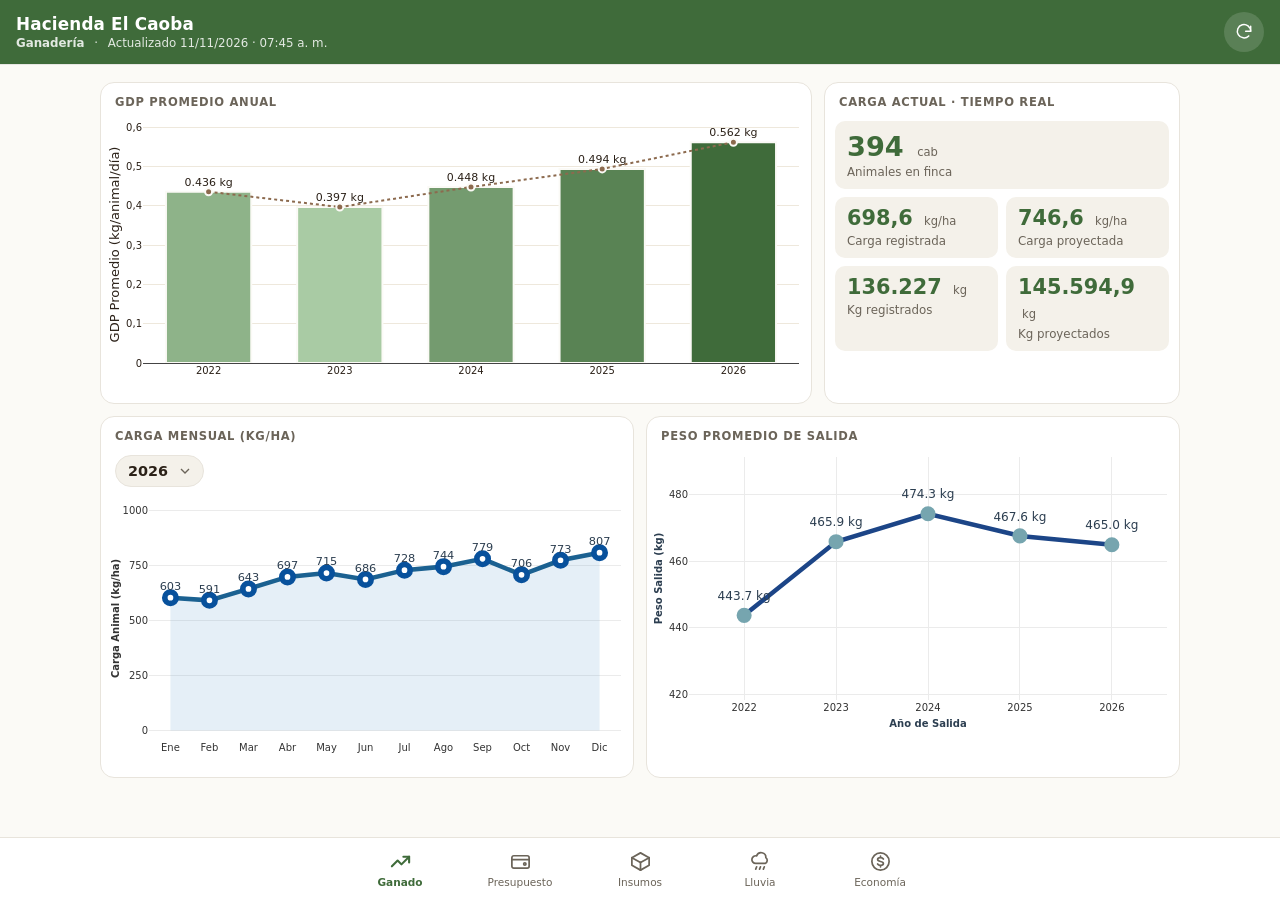
==== commit 2a269648: "App móvil actualizada 2026-11-11 07:45" ====
--- a/movil/index.html
+++ b/movil/index.html
@@ -38,7 +38,7 @@
     <div class="sub">
       <span id="titulo-tab">Ganadería</span>
       <span class="punto">·</span>
-      Actualizado 10/11/2026 · 12:07 p. m.
+      Actualizado 11/11/2026 · 07:45 a. m.
     </div>
   </div>
   <button type="button" id="btn-recargar" class="recargar" aria-label="Recargar"><svg viewBox="0 0 24 24" aria-hidden="true"><path d="M20 11a8 8 0 1 0-2.3 5.7"/><polyline points="20 5 20 11 14 11"/></svg></button>
@@ -52,35 +52,35 @@
           <div class="kpis">
             <div class="kpi ancho">
               <div class="kpi-v">
-                377
+                394
                 <span class="kpi-u">cab</span>
               </div>
               <div class="kpi-l">Animales en finca</div>
             </div>
             <div class="kpi">
               <div class="kpi-v">
-                665,2
+                698,6
                 <span class="kpi-u">kg/ha</span>
               </div>
               <div class="kpi-l">Carga registrada</div>
             </div>
             <div class="kpi">
               <div class="kpi-v">
-                712,2
+                746,6
                 <span class="kpi-u">kg/ha</span>
               </div>
               <div class="kpi-l">Carga proyectada</div>
             </div>
             <div class="kpi">
               <div class="kpi-v">
-                129.711
+                136.227
                 <span class="kpi-u">kg</span>
               </div>
               <div class="kpi-l">Kg registrados</div>
             </div>
             <div class="kpi">
               <div class="kpi-v">
-                138.873,6
+                145.594,9
                 <span class="kpi-u">kg</span>
               </div>
               <div class="kpi-l">Kg proyectados</div>
@@ -92,7 +92,7 @@
         <div class="card-h">GDP promedio anual</div>
         <div class="card-b">
           <div id="htmlwidget-a398d5fec4805146b8e8" style="width:100%;height:280px;" class="plotly html-widget"></div>
-          <script type="application/json" data-for="htmlwidget-a398d5fec4805146b8e8">{"x":{"visdat":{"1ad07fd91d07":["function () ","plotlyVisDat"]},"cur_data":"1ad07fd91d07","attrs":{"1ad07fd91d07":{"x":{},"y":{},"marker":{"color":["#8EB389","#A9CBA4","#749B6F","#598354","#3F6B3A"],"line":{"color":"#FBFAF6","width":2}},"text":{},"textposition":"outside","hovertemplate":"<b>%{x}<\/b><br>GDP: %{text}<extra><\/extra>","alpha_stroke":1,"sizes":[10,100],"spans":[1,20],"type":"bar"},"1ad07fd91d07.1":{"x":{},"y":{},"marker":{"color":"#8C6A4E","line":{"color":"#FBFAF6","width":2},"size":7},"text":{},"textposition":"outside","hovertemplate":"<b>%{x}<\/b><br>GDP: %{text}<extra><\/extra>","alpha_stroke":1,"sizes":[10,100],"spans":[1,20],"type":"scatter","mode":"lines+markers","line":{"color":"#8C6A4E","width":2,"dash":"dot"},"showlegend":false,"hoverinfo":"skip","inherit":true}},"layout":{"margin":{"l":6,"r":6,"t":8,"b":6,"pad":0},"showlegend":false,"bargap":0.34999999999999998,"xaxis":{"domain":[0,1],"automargin":true,"title":"","type":"category","categoryorder":"array","categoryarray":["2022","2023","2024","2025","2026"],"fixedrange":true,"tickfont":{"size":10}},"yaxis":{"domain":[0,1],"automargin":true,"title":"GDP Promedio (kg/animal/día)","rangemode":"tozero","gridcolor":"#eee8dc","fixedrange":true,"tickfont":{"size":10}},"hovermode":"closest","autosize":true,"paper_bgcolor":"rgba(0,0,0,0)","plot_bgcolor":"rgba(0,0,0,0)","dragmode":false,"font":{"family":"system-ui, -apple-system, Segoe UI, Roboto, sans-serif","size":11,"color":"#2B2118"},"legend":{"orientation":"h","x":0,"xanchor":"left","y":1.02,"yanchor":"bottom","font":{"size":10},"bgcolor":"rgba(0,0,0,0)"},"hoverlabel":{"font":{"size":12}}},"source":"A","config":{"modeBarButtonsToAdd":["hoverclosest","hovercompare"],"showSendToCloud":false,"responsive":true,"locale":"es","displayModeBar":false,"scrollZoom":false,"doubleClick":false},"data":[{"x":["2022","2023","2024","2025","2026"],"y":[0.436,0.39700000000000002,0.44800000000000001,0.49399999999999999,0.56200000000000006],"marker":{"color":["#8EB389","#A9CBA4","#749B6F","#598354","#3F6B3A"],"line":{"color":"#FBFAF6","width":2}},"text":["0.436 kg","0.397 kg","0.448 kg","0.494 kg","0.562 kg"],"textposition":["outside","outside","outside","outside","outside"],"hovertemplate":["<b>%{x}<\/b><br>GDP: %{text}<extra><\/extra>","<b>%{x}<\/b><br>GDP: %{text}<extra><\/extra>","<b>%{x}<\/b><br>GDP: %{text}<extra><\/extra>","<b>%{x}<\/b><br>GDP: %{text}<extra><\/extra>","<b>%{x}<\/b><br>GDP: %{text}<extra><\/extra>"],"type":"bar","error_y":{"color":"rgba(31,119,180,1)"},"error_x":{"color":"rgba(31,119,180,1)"},"xaxis":"x","yaxis":"y","frame":null},{"x":["2022","2023","2024","2025","2026"],"y":[0.436,0.39700000000000002,0.44800000000000001,0.49399999999999999,0.56200000000000006],"marker":{"color":"#8C6A4E","line":{"color":"#FBFAF6","width":2},"size":7},"text":["0.436 kg","0.397 kg","0.448 kg","0.494 kg","0.562 kg"],"textposition":["outside","outside","outside","outside","outside"],"hovertemplate":["<b>%{x}<\/b><br>GDP: %{text}<extra><\/extra>","<b>%{x}<\/b><br>GDP: %{text}<extra><\/extra>","<b>%{x}<\/b><br>GDP: %{text}<extra><\/extra>","<b>%{x}<\/b><br>GDP: %{text}<extra><\/extra>","<b>%{x}<\/b><br>GDP: %{text}<extra><\/extra>"],"type":"scatter","mode":"lines+markers","line":{"color":"#8C6A4E","width":2,"dash":"dot"},"showlegend":false,"hoverinfo":["skip","skip","skip","skip","skip"],"error_y":{"color":"rgba(255,127,14,1)"},"error_x":{"color":"rgba(255,127,14,1)"},"xaxis":"x","yaxis":"y","frame":null}],"highlight":{"on":"plotly_click","persistent":false,"dynamic":false,"selectize":false,"opacityDim":0.20000000000000001,"selected":{"opacity":1},"debounce":0},"shinyEvents":["plotly_hover","plotly_click","plotly_selected","plotly_relayout","plotly_brushed","plotly_brushing","plotly_clickannotation","plotly_doubleclick","plotly_deselect","plotly_afterplot","plotly_sunburstclick"],"base_url":"https://plot.ly"},"evals":[],"jsHooks":[]}</script>
+          <script type="application/json" data-for="htmlwidget-a398d5fec4805146b8e8">{"x":{"visdat":{"15f8d82302b":["function () ","plotlyVisDat"]},"cur_data":"15f8d82302b","attrs":{"15f8d82302b":{"x":{},"y":{},"marker":{"color":["#8EB389","#A9CBA4","#749B6F","#598354","#3F6B3A"],"line":{"color":"#FBFAF6","width":2}},"text":{},"textposition":"outside","hovertemplate":"<b>%{x}<\/b><br>GDP: %{text}<extra><\/extra>","alpha_stroke":1,"sizes":[10,100],"spans":[1,20],"type":"bar"},"15f8d82302b.1":{"x":{},"y":{},"marker":{"color":"#8C6A4E","line":{"color":"#FBFAF6","width":2},"size":7},"text":{},"textposition":"outside","hovertemplate":"<b>%{x}<\/b><br>GDP: %{text}<extra><\/extra>","alpha_stroke":1,"sizes":[10,100],"spans":[1,20],"type":"scatter","mode":"lines+markers","line":{"color":"#8C6A4E","width":2,"dash":"dot"},"showlegend":false,"hoverinfo":"skip","inherit":true}},"layout":{"margin":{"l":6,"r":6,"t":8,"b":6,"pad":0},"showlegend":false,"bargap":0.34999999999999998,"xaxis":{"domain":[0,1],"automargin":true,"title":"","type":"category","categoryorder":"array","categoryarray":["2022","2023","2024","2025","2026"],"fixedrange":true,"tickfont":{"size":10}},"yaxis":{"domain":[0,1],"automargin":true,"title":"GDP Promedio (kg/animal/día)","rangemode":"tozero","gridcolor":"#eee8dc","fixedrange":true,"tickfont":{"size":10}},"hovermode":"closest","autosize":true,"paper_bgcolor":"rgba(0,0,0,0)","plot_bgcolor":"rgba(0,0,0,0)","dragmode":false,"font":{"family":"system-ui, -apple-system, Segoe UI, Roboto, sans-serif","size":11,"color":"#2B2118"},"legend":{"orientation":"h","x":0,"xanchor":"left","y":1.02,"yanchor":"bottom","font":{"size":10},"bgcolor":"rgba(0,0,0,0)"},"hoverlabel":{"font":{"size":12}}},"source":"A","config":{"modeBarButtonsToAdd":["hoverclosest","hovercompare"],"showSendToCloud":false,"responsive":true,"locale":"es","displayModeBar":false,"scrollZoom":false,"doubleClick":false},"data":[{"x":["2022","2023","2024","2025","2026"],"y":[0.436,0.39700000000000002,0.44800000000000001,0.49399999999999999,0.56200000000000006],"marker":{"color":["#8EB389","#A9CBA4","#749B6F","#598354","#3F6B3A"],"line":{"color":"#FBFAF6","width":2}},"text":["0.436 kg","0.397 kg","0.448 kg","0.494 kg","0.562 kg"],"textposition":["outside","outside","outside","outside","outside"],"hovertemplate":["<b>%{x}<\/b><br>GDP: %{text}<extra><\/extra>","<b>%{x}<\/b><br>GDP: %{text}<extra><\/extra>","<b>%{x}<\/b><br>GDP: %{text}<extra><\/extra>","<b>%{x}<\/b><br>GDP: %{text}<extra><\/extra>","<b>%{x}<\/b><br>GDP: %{text}<extra><\/extra>"],"type":"bar","error_y":{"color":"rgba(31,119,180,1)"},"error_x":{"color":"rgba(31,119,180,1)"},"xaxis":"x","yaxis":"y","frame":null},{"x":["2022","2023","2024","2025","2026"],"y":[0.436,0.39700000000000002,0.44800000000000001,0.49399999999999999,0.56200000000000006],"marker":{"color":"#8C6A4E","line":{"color":"#FBFAF6","width":2},"size":7},"text":["0.436 kg","0.397 kg","0.448 kg","0.494 kg","0.562 kg"],"textposition":["outside","outside","outside","outside","outside"],"hovertemplate":["<b>%{x}<\/b><br>GDP: %{text}<extra><\/extra>","<b>%{x}<\/b><br>GDP: %{text}<extra><\/extra>","<b>%{x}<\/b><br>GDP: %{text}<extra><\/extra>","<b>%{x}<\/b><br>GDP: %{text}<extra><\/extra>","<b>%{x}<\/b><br>GDP: %{text}<extra><\/extra>"],"type":"scatter","mode":"lines+markers","line":{"color":"#8C6A4E","width":2,"dash":"dot"},"showlegend":false,"hoverinfo":["skip","skip","skip","skip","skip"],"error_y":{"color":"rgba(255,127,14,1)"},"error_x":{"color":"rgba(255,127,14,1)"},"xaxis":"x","yaxis":"y","frame":null}],"highlight":{"on":"plotly_click","persistent":false,"dynamic":false,"selectize":false,"opacityDim":0.20000000000000001,"selected":{"opacity":1},"debounce":0},"shinyEvents":["plotly_hover","plotly_click","plotly_selected","plotly_relayout","plotly_brushed","plotly_brushing","plotly_clickannotation","plotly_doubleclick","plotly_deselect","plotly_afterplot","plotly_sunburstclick"],"base_url":"https://plot.ly"},"evals":[],"jsHooks":[]}</script>
         </div>
       </div>
     </div>
@@ -110,23 +110,23 @@
             </select>
             <div class="anio-panel" data-anio="2022" hidden>
               <div id="htmlwidget-6ce4cb47ebc7bf6edc62" style="width:100%;height:280px;" class="plotly html-widget"></div>
-              <script type="application/json" data-for="htmlwidget-6ce4cb47ebc7bf6edc62">{"x":{"data":[{"x":[1,2,3,4,5,6,7,8,9,10,11,12,12,12,11,10,9,8,7,6,5,4,3,2,1,1],"y":[0,0,0,0,0,0,0,0,0,0,0,0,0,377.69999999999999,428.89999999999998,422.30000000000001,422.80000000000001,459.39999999999998,444.19999999999999,517.20000000000005,539.70000000000005,456.19999999999999,387.10000000000002,371.30000000000001,356.5,0],"text":["as.numeric(mes_nombre):  1<br />kg_por_ha: 356.5","as.numeric(mes_nombre):  2<br />kg_por_ha: 371.3","as.numeric(mes_nombre):  3<br />kg_por_ha: 387.1","as.numeric(mes_nombre):  4<br />kg_por_ha: 456.2","as.numeric(mes_nombre):  5<br />kg_por_ha: 539.7","as.numeric(mes_nombre):  6<br />kg_por_ha: 517.2","as.numeric(mes_nombre):  7<br />kg_por_ha: 444.2","as.numeric(mes_nombre):  8<br />kg_por_ha: 459.4","as.numeric(mes_nombre):  9<br />kg_por_ha: 422.8","as.numeric(mes_nombre): 10<br />kg_por_ha: 422.3","as.numeric(mes_nombre): 11<br />kg_por_ha: 428.9","as.numeric(mes_nombre): 12<br />kg_por_ha: 377.7","as.numeric(mes_nombre): 12<br />kg_por_ha: 377.7","as.numeric(mes_nombre): 12<br />kg_por_ha: 377.7","as.numeric(mes_nombre): 11<br />kg_por_ha: 428.9","as.numeric(mes_nombre): 10<br />kg_por_ha: 422.3","as.numeric(mes_nombre):  9<br />kg_por_ha: 422.8","as.numeric(mes_nombre):  8<br />kg_por_ha: 459.4","as.numeric(mes_nombre):  7<br />kg_por_ha: 444.2","as.numeric(mes_nombre):  6<br />kg_por_ha: 517.2","as.numeric(mes_nombre):  5<br />kg_por_ha: 539.7","as.numeric(mes_nombre):  4<br />kg_por_ha: 456.2","as.numeric(mes_nombre):  3<br />kg_por_ha: 387.1","as.numeric(mes_nombre):  2<br />kg_por_ha: 371.3","as.numeric(mes_nombre):  1<br />kg_por_ha: 356.5","as.numeric(mes_nombre):  1<br />kg_por_ha: 356.5"],"type":"scatter","mode":"lines","line":{"width":1.8897637795275593,"color":"transparent","dash":"solid"},"fill":"toself","fillcolor":"rgba(44,127,184,0.12)","hoveron":"points","showlegend":false,"xaxis":"x","yaxis":"y","hoverinfo":"text","frame":null},{"x":[1,2,3,4,5,6,7,8,9,10,11,12],"y":[356.5,371.30000000000001,387.10000000000002,456.19999999999999,539.70000000000005,517.20000000000005,444.19999999999999,459.39999999999998,422.80000000000001,422.30000000000001,428.89999999999998,377.69999999999999],"text":["as.numeric(mes_nombre):  1<br />kg_por_ha: 356.5","as.numeric(mes_nombre):  2<br />kg_por_ha: 371.3","as.numeric(mes_nombre):  3<br />kg_por_ha: 387.1","as.numeric(mes_nombre):  4<br />kg_por_ha: 456.2","as.numeric(mes_nombre):  5<br />kg_por_ha: 539.7","as.numeric(mes_nombre):  6<br />kg_por_ha: 517.2","as.numeric(mes_nombre):  7<br />kg_por_ha: 444.2","as.numeric(mes_nombre):  8<br />kg_por_ha: 459.4","as.numeric(mes_nombre):  9<br />kg_por_ha: 422.8","as.numeric(mes_nombre): 10<br />kg_por_ha: 422.3","as.numeric(mes_nombre): 11<br />kg_por_ha: 428.9","as.numeric(mes_nombre): 12<br />kg_por_ha: 377.7"],"type":"scatter","mode":"lines+markers","line":{"width":4.5354330708661417,"color":"rgba(27,97,145,1)","dash":"solid"},"hoveron":"points","showlegend":false,"xaxis":"x","yaxis":"y","hoverinfo":"text","marker":{"autocolorscale":false,"color":"rgba(255,255,255,1)","opacity":1,"size":11.338582677165356,"symbol":"circle","line":{"width":5.6692913385826778,"color":"rgba(8,81,156,1)"}},"frame":null},{"x":[1,2,3,4,5,6,7,8,9,10,11,12],"y":[396.80400000000003,411.60400000000004,427.40400000000005,496.50400000000002,580.00400000000002,557.50400000000002,484.50400000000002,499.70400000000001,463.10400000000004,462.60400000000004,469.20400000000001,418.00400000000002],"text":["356","371","387","456","540","517","444","459","423","422","429","378"],"hovertext":["as.numeric(mes_nombre):  1<br />kg_por_ha: 356.5<br />sprintf(\"%.0f\", kg_por_ha): 356","as.numeric(mes_nombre):  2<br />kg_por_ha: 371.3<br />sprintf(\"%.0f\", kg_por_ha): 371","as.numeric(mes_nombre):  3<br />kg_por_ha: 387.1<br />sprintf(\"%.0f\", kg_por_ha): 387","as.numeric(mes_nombre):  4<br />kg_por_ha: 456.2<br />sprintf(\"%.0f\", kg_por_ha): 456","as.numeric(mes_nombre):  5<br />kg_por_ha: 539.7<br />sprintf(\"%.0f\", kg_por_ha): 540","as.numeric(mes_nombre):  6<br />kg_por_ha: 517.2<br />sprintf(\"%.0f\", kg_por_ha): 517","as.numeric(mes_nombre):  7<br />kg_por_ha: 444.2<br />sprintf(\"%.0f\", kg_por_ha): 444","as.numeric(mes_nombre):  8<br />kg_por_ha: 459.4<br />sprintf(\"%.0f\", kg_por_ha): 459","as.numeric(mes_nombre):  9<br />kg_por_ha: 422.8<br />sprintf(\"%.0f\", kg_por_ha): 423","as.numeric(mes_nombre): 10<br />kg_por_ha: 422.3<br />sprintf(\"%.0f\", kg_por_ha): 422","as.numeric(mes_nombre): 11<br />kg_por_ha: 428.9<br />sprintf(\"%.0f\", kg_por_ha): 429","as.numeric(mes_nombre): 12<br />kg_por_ha: 377.7<br />sprintf(\"%.0f\", kg_por_ha): 378"],"textfont":{"size":11.338582677165356,"color":"rgba(44,62,80,1)"},"type":"scatter","mode":"text","hoveron":"points","showlegend":false,"xaxis":"x","yaxis":"y","hoverinfo":"text","frame":null}],"layout":{"margin":{"l":6,"r":6,"t":8,"b":6,"pad":0},"paper_bgcolor":"rgba(0,0,0,0)","font":{"color":"#2B2118","family":"system-ui, -apple-system, Segoe UI, Roboto, sans-serif","size":11},"xaxis":{"domain":[0,1],"automargin":true,"type":"linear","autorange":false,"range":[0.44999999999999996,12.550000000000001],"tickmode":"array","ticktext":["Ene","Feb","Mar","Abr","May","Jun","Jul","Ago","Sep","Oct","Nov","Dic"],"tickvals":[1,2,3,4,5,6,7.0000000000000009,8,9,10,11,12],"categoryorder":"array","categoryarray":["Ene","Feb","Mar","Abr","May","Jun","Jul","Ago","Sep","Oct","Nov","Dic"],"nticks":null,"ticks":"","tickcolor":null,"ticklen":3.6529680365296811,"tickwidth":0,"showticklabels":true,"tickfont":{"color":"rgba(51,51,51,1)","family":"","size":10},"tickangle":-0,"showline":false,"linecolor":null,"linewidth":0,"showgrid":false,"gridcolor":null,"gridwidth":0,"zeroline":false,"anchor":"y","title":{"text":"","font":{"color":"rgba(0,0,0,1)","family":"","size":10}},"hoverformat":".2f","fixedrange":true},"yaxis":{"domain":[0,1],"automargin":true,"type":"linear","autorange":false,"range":[-29.000200000000003,719.20496000000003],"tickmode":"array","ticktext":["0","200","400","600"],"tickvals":[0,200,399.99999999999994,600],"categoryorder":"array","categoryarray":["0","200","400","600"],"nticks":null,"ticks":"","tickcolor":null,"ticklen":3.6529680365296811,"tickwidth":0,"showticklabels":true,"tickfont":{"color":"rgba(51,51,51,1)","family":"","size":10},"tickangle":-0,"showline":false,"linecolor":null,"linewidth":0,"showgrid":true,"gridcolor":"rgba(235,235,235,1)","gridwidth":0.66417600664176002,"zeroline":false,"anchor":"x","title":{"text":"<b> Carga Animal (kg/ha) <\/b>","font":{"color":"rgba(51,51,51,1)","family":"","size":10}},"hoverformat":".2f","fixedrange":true},"shapes":[],"showlegend":false,"legend":{"bgcolor":"rgba(0,0,0,0)","bordercolor":null,"borderwidth":0,"font":{"color":"rgba(0,0,0,1)","family":"","size":10},"orientation":"h","x":0,"xanchor":"left","y":1.02,"yanchor":"bottom"},"hovermode":"closest","barmode":"relative","autosize":true,"plot_bgcolor":"rgba(0,0,0,0)","dragmode":false,"hoverlabel":{"font":{"size":12}}},"config":{"doubleClick":false,"modeBarButtonsToAdd":["hoverclosest","hovercompare"],"showSendToCloud":false,"locale":"es","displayModeBar":false,"responsive":true,"scrollZoom":false},"source":"A","attrs":{"1ad0714a5f6e":{"x":{},"y":{},"type":"scatter"},"1ad020ea7aaf":{"x":{},"y":{}},"1ad0ce44925":{"x":{},"y":{}},"1ad0776503a":{"x":{},"y":{},"label":{}}},"cur_data":"1ad0714a5f6e","visdat":{"1ad0714a5f6e":["function (y) ","x"],"1ad020ea7aaf":["function (y) ","x"],"1ad0ce44925":["function (y) ","x"],"1ad0776503a":["function (y) ","x"]},"highlight":{"on":"plotly_click","persistent":false,"dynamic":false,"selectize":false,"opacityDim":0.20000000000000001,"selected":{"opacity":1},"debounce":0},"shinyEvents":["plotly_hover","plotly_click","plotly_selected","plotly_relayout","plotly_brushed","plotly_brushing","plotly_clickannotation","plotly_doubleclick","plotly_deselect","plotly_afterplot","plotly_sunburstclick"],"base_url":"https://plot.ly"},"evals":[],"jsHooks":[]}</script>
+              <script type="application/json" data-for="htmlwidget-6ce4cb47ebc7bf6edc62">{"x":{"data":[{"x":[1,2,3,4,5,6,7,8,9,10,11,12,12,12,11,10,9,8,7,6,5,4,3,2,1,1],"y":[0,0,0,0,0,0,0,0,0,0,0,0,0,377.69999999999999,428.89999999999998,422.30000000000001,422.80000000000001,459.39999999999998,444.19999999999999,517.20000000000005,539.70000000000005,456.19999999999999,387.10000000000002,371.30000000000001,356.5,0],"text":["as.numeric(mes_nombre):  1<br />kg_por_ha: 356.5","as.numeric(mes_nombre):  2<br />kg_por_ha: 371.3","as.numeric(mes_nombre):  3<br />kg_por_ha: 387.1","as.numeric(mes_nombre):  4<br />kg_por_ha: 456.2","as.numeric(mes_nombre):  5<br />kg_por_ha: 539.7","as.numeric(mes_nombre):  6<br />kg_por_ha: 517.2","as.numeric(mes_nombre):  7<br />kg_por_ha: 444.2","as.numeric(mes_nombre):  8<br />kg_por_ha: 459.4","as.numeric(mes_nombre):  9<br />kg_por_ha: 422.8","as.numeric(mes_nombre): 10<br />kg_por_ha: 422.3","as.numeric(mes_nombre): 11<br />kg_por_ha: 428.9","as.numeric(mes_nombre): 12<br />kg_por_ha: 377.7","as.numeric(mes_nombre): 12<br />kg_por_ha: 377.7","as.numeric(mes_nombre): 12<br />kg_por_ha: 377.7","as.numeric(mes_nombre): 11<br />kg_por_ha: 428.9","as.numeric(mes_nombre): 10<br />kg_por_ha: 422.3","as.numeric(mes_nombre):  9<br />kg_por_ha: 422.8","as.numeric(mes_nombre):  8<br />kg_por_ha: 459.4","as.numeric(mes_nombre):  7<br />kg_por_ha: 444.2","as.numeric(mes_nombre):  6<br />kg_por_ha: 517.2","as.numeric(mes_nombre):  5<br />kg_por_ha: 539.7","as.numeric(mes_nombre):  4<br />kg_por_ha: 456.2","as.numeric(mes_nombre):  3<br />kg_por_ha: 387.1","as.numeric(mes_nombre):  2<br />kg_por_ha: 371.3","as.numeric(mes_nombre):  1<br />kg_por_ha: 356.5","as.numeric(mes_nombre):  1<br />kg_por_ha: 356.5"],"type":"scatter","mode":"lines","line":{"width":1.8897637795275593,"color":"transparent","dash":"solid"},"fill":"toself","fillcolor":"rgba(44,127,184,0.12)","hoveron":"points","showlegend":false,"xaxis":"x","yaxis":"y","hoverinfo":"text","frame":null},{"x":[1,2,3,4,5,6,7,8,9,10,11,12],"y":[356.5,371.30000000000001,387.10000000000002,456.19999999999999,539.70000000000005,517.20000000000005,444.19999999999999,459.39999999999998,422.80000000000001,422.30000000000001,428.89999999999998,377.69999999999999],"text":["as.numeric(mes_nombre):  1<br />kg_por_ha: 356.5","as.numeric(mes_nombre):  2<br />kg_por_ha: 371.3","as.numeric(mes_nombre):  3<br />kg_por_ha: 387.1","as.numeric(mes_nombre):  4<br />kg_por_ha: 456.2","as.numeric(mes_nombre):  5<br />kg_por_ha: 539.7","as.numeric(mes_nombre):  6<br />kg_por_ha: 517.2","as.numeric(mes_nombre):  7<br />kg_por_ha: 444.2","as.numeric(mes_nombre):  8<br />kg_por_ha: 459.4","as.numeric(mes_nombre):  9<br />kg_por_ha: 422.8","as.numeric(mes_nombre): 10<br />kg_por_ha: 422.3","as.numeric(mes_nombre): 11<br />kg_por_ha: 428.9","as.numeric(mes_nombre): 12<br />kg_por_ha: 377.7"],"type":"scatter","mode":"lines+markers","line":{"width":4.5354330708661417,"color":"rgba(27,97,145,1)","dash":"solid"},"hoveron":"points","showlegend":false,"xaxis":"x","yaxis":"y","hoverinfo":"text","marker":{"autocolorscale":false,"color":"rgba(255,255,255,1)","opacity":1,"size":11.338582677165356,"symbol":"circle","line":{"width":5.6692913385826778,"color":"rgba(8,81,156,1)"}},"frame":null},{"x":[1,2,3,4,5,6,7,8,9,10,11,12],"y":[396.80400000000003,411.60400000000004,427.40400000000005,496.50400000000002,580.00400000000002,557.50400000000002,484.50400000000002,499.70400000000001,463.10400000000004,462.60400000000004,469.20400000000001,418.00400000000002],"text":["356","371","387","456","540","517","444","459","423","422","429","378"],"hovertext":["as.numeric(mes_nombre):  1<br />kg_por_ha: 356.5<br />sprintf(\"%.0f\", kg_por_ha): 356","as.numeric(mes_nombre):  2<br />kg_por_ha: 371.3<br />sprintf(\"%.0f\", kg_por_ha): 371","as.numeric(mes_nombre):  3<br />kg_por_ha: 387.1<br />sprintf(\"%.0f\", kg_por_ha): 387","as.numeric(mes_nombre):  4<br />kg_por_ha: 456.2<br />sprintf(\"%.0f\", kg_por_ha): 456","as.numeric(mes_nombre):  5<br />kg_por_ha: 539.7<br />sprintf(\"%.0f\", kg_por_ha): 540","as.numeric(mes_nombre):  6<br />kg_por_ha: 517.2<br />sprintf(\"%.0f\", kg_por_ha): 517","as.numeric(mes_nombre):  7<br />kg_por_ha: 444.2<br />sprintf(\"%.0f\", kg_por_ha): 444","as.numeric(mes_nombre):  8<br />kg_por_ha: 459.4<br />sprintf(\"%.0f\", kg_por_ha): 459","as.numeric(mes_nombre):  9<br />kg_por_ha: 422.8<br />sprintf(\"%.0f\", kg_por_ha): 423","as.numeric(mes_nombre): 10<br />kg_por_ha: 422.3<br />sprintf(\"%.0f\", kg_por_ha): 422","as.numeric(mes_nombre): 11<br />kg_por_ha: 428.9<br />sprintf(\"%.0f\", kg_por_ha): 429","as.numeric(mes_nombre): 12<br />kg_por_ha: 377.7<br />sprintf(\"%.0f\", kg_por_ha): 378"],"textfont":{"size":11.338582677165356,"color":"rgba(44,62,80,1)"},"type":"scatter","mode":"text","hoveron":"points","showlegend":false,"xaxis":"x","yaxis":"y","hoverinfo":"text","frame":null}],"layout":{"margin":{"l":6,"r":6,"t":8,"b":6,"pad":0},"paper_bgcolor":"rgba(0,0,0,0)","font":{"color":"#2B2118","family":"system-ui, -apple-system, Segoe UI, Roboto, sans-serif","size":11},"xaxis":{"domain":[0,1],"automargin":true,"type":"linear","autorange":false,"range":[0.44999999999999996,12.550000000000001],"tickmode":"array","ticktext":["Ene","Feb","Mar","Abr","May","Jun","Jul","Ago","Sep","Oct","Nov","Dic"],"tickvals":[1,2,3,4,5,6,7.0000000000000009,8,9,10,11,12],"categoryorder":"array","categoryarray":["Ene","Feb","Mar","Abr","May","Jun","Jul","Ago","Sep","Oct","Nov","Dic"],"nticks":null,"ticks":"","tickcolor":null,"ticklen":3.6529680365296811,"tickwidth":0,"showticklabels":true,"tickfont":{"color":"rgba(51,51,51,1)","family":"","size":10},"tickangle":-0,"showline":false,"linecolor":null,"linewidth":0,"showgrid":false,"gridcolor":null,"gridwidth":0,"zeroline":false,"anchor":"y","title":{"text":"","font":{"color":"rgba(0,0,0,1)","family":"","size":10}},"hoverformat":".2f","fixedrange":true},"yaxis":{"domain":[0,1],"automargin":true,"type":"linear","autorange":false,"range":[-29.000200000000003,719.20496000000003],"tickmode":"array","ticktext":["0","200","400","600"],"tickvals":[0,200,399.99999999999994,600],"categoryorder":"array","categoryarray":["0","200","400","600"],"nticks":null,"ticks":"","tickcolor":null,"ticklen":3.6529680365296811,"tickwidth":0,"showticklabels":true,"tickfont":{"color":"rgba(51,51,51,1)","family":"","size":10},"tickangle":-0,"showline":false,"linecolor":null,"linewidth":0,"showgrid":true,"gridcolor":"rgba(235,235,235,1)","gridwidth":0.66417600664176002,"zeroline":false,"anchor":"x","title":{"text":"<b> Carga Animal (kg/ha) <\/b>","font":{"color":"rgba(51,51,51,1)","family":"","size":10}},"hoverformat":".2f","fixedrange":true},"shapes":[],"showlegend":false,"legend":{"bgcolor":"rgba(0,0,0,0)","bordercolor":null,"borderwidth":0,"font":{"color":"rgba(0,0,0,1)","family":"","size":10},"orientation":"h","x":0,"xanchor":"left","y":1.02,"yanchor":"bottom"},"hovermode":"closest","barmode":"relative","autosize":true,"plot_bgcolor":"rgba(0,0,0,0)","dragmode":false,"hoverlabel":{"font":{"size":12}}},"config":{"doubleClick":false,"modeBarButtonsToAdd":["hoverclosest","hovercompare"],"showSendToCloud":false,"locale":"es","displayModeBar":false,"responsive":true,"scrollZoom":false},"source":"A","attrs":{"15f8798516ed":{"x":{},"y":{},"type":"scatter"},"15f82d2a13c5":{"x":{},"y":{}},"15f845f41793":{"x":{},"y":{}},"15f85b9e5078":{"x":{},"y":{},"label":{}}},"cur_data":"15f8798516ed","visdat":{"15f8798516ed":["function (y) ","x"],"15f82d2a13c5":["function (y) ","x"],"15f845f41793":["function (y) ","x"],"15f85b9e5078":["function (y) ","x"]},"highlight":{"on":"plotly_click","persistent":false,"dynamic":false,"selectize":false,"opacityDim":0.20000000000000001,"selected":{"opacity":1},"debounce":0},"shinyEvents":["plotly_hover","plotly_click","plotly_selected","plotly_relayout","plotly_brushed","plotly_brushing","plotly_clickannotation","plotly_doubleclick","plotly_deselect","plotly_afterplot","plotly_sunburstclick"],"base_url":"https://plot.ly"},"evals":[],"jsHooks":[]}</script>
             </div>
             <div class="anio-panel" data-anio="2023" hidden>
               <div id="htmlwidget-a67f8a77bf8d2c8dbdd1" style="width:100%;height:280px;" class="plotly html-widget"></div>
-              <script type="application/json" data-for="htmlwidget-a67f8a77bf8d2c8dbdd1">{"x":{"data":[{"x":[1,2,3,4,5,6,7,8,9,10,11,12,12,12,11,10,9,8,7,6,5,4,3,2,1,1],"y":[0,0,0,0,0,0,0,0,0,0,0,0,0,629.70000000000005,642,616.89999999999998,562.79999999999995,559,546.70000000000005,445.80000000000001,374.60000000000002,383.10000000000002,366.5,378.19999999999999,399.10000000000002,0],"text":["as.numeric(mes_nombre):  1<br />kg_por_ha: 399.1","as.numeric(mes_nombre):  2<br />kg_por_ha: 378.2","as.numeric(mes_nombre):  3<br />kg_por_ha: 366.5","as.numeric(mes_nombre):  4<br />kg_por_ha: 383.1","as.numeric(mes_nombre):  5<br />kg_por_ha: 374.6","as.numeric(mes_nombre):  6<br />kg_por_ha: 445.8","as.numeric(mes_nombre):  7<br />kg_por_ha: 546.7","as.numeric(mes_nombre):  8<br />kg_por_ha: 559.0","as.numeric(mes_nombre):  9<br />kg_por_ha: 562.8","as.numeric(mes_nombre): 10<br />kg_por_ha: 616.9","as.numeric(mes_nombre): 11<br />kg_por_ha: 642.0","as.numeric(mes_nombre): 12<br />kg_por_ha: 629.7","as.numeric(mes_nombre): 12<br />kg_por_ha: 629.7","as.numeric(mes_nombre): 12<br />kg_por_ha: 629.7","as.numeric(mes_nombre): 11<br />kg_por_ha: 642.0","as.numeric(mes_nombre): 10<br />kg_por_ha: 616.9","as.numeric(mes_nombre):  9<br />kg_por_ha: 562.8","as.numeric(mes_nombre):  8<br />kg_por_ha: 559.0","as.numeric(mes_nombre):  7<br />kg_por_ha: 546.7","as.numeric(mes_nombre):  6<br />kg_por_ha: 445.8","as.numeric(mes_nombre):  5<br />kg_por_ha: 374.6","as.numeric(mes_nombre):  4<br />kg_por_ha: 383.1","as.numeric(mes_nombre):  3<br />kg_por_ha: 366.5","as.numeric(mes_nombre):  2<br />kg_por_ha: 378.2","as.numeric(mes_nombre):  1<br />kg_por_ha: 399.1","as.numeric(mes_nombre):  1<br />kg_por_ha: 399.1"],"type":"scatter","mode":"lines","line":{"width":1.8897637795275593,"color":"transparent","dash":"solid"},"fill":"toself","fillcolor":"rgba(44,127,184,0.12)","hoveron":"points","showlegend":false,"xaxis":"x","yaxis":"y","hoverinfo":"text","frame":null},{"x":[1,2,3,4,5,6,7,8,9,10,11,12],"y":[399.10000000000002,378.19999999999999,366.5,383.10000000000002,374.60000000000002,445.80000000000001,546.70000000000005,559,562.79999999999995,616.89999999999998,642,629.70000000000005],"text":["as.numeric(mes_nombre):  1<br />kg_por_ha: 399.1","as.numeric(mes_nombre):  2<br />kg_por_ha: 378.2","as.numeric(mes_nombre):  3<br />kg_por_ha: 366.5","as.numeric(mes_nombre):  4<br />kg_por_ha: 383.1","as.numeric(mes_nombre):  5<br />kg_por_ha: 374.6","as.numeric(mes_nombre):  6<br />kg_por_ha: 445.8","as.numeric(mes_nombre):  7<br />kg_por_ha: 546.7","as.numeric(mes_nombre):  8<br />kg_por_ha: 559.0","as.numeric(mes_nombre):  9<br />kg_por_ha: 562.8","as.numeric(mes_nombre): 10<br />kg_por_ha: 616.9","as.numeric(mes_nombre): 11<br />kg_por_ha: 642.0","as.numeric(mes_nombre): 12<br />kg_por_ha: 629.7"],"type":"scatter","mode":"lines+markers","line":{"width":4.5354330708661417,"color":"rgba(27,97,145,1)","dash":"solid"},"hoveron":"points","showlegend":false,"xaxis":"x","yaxis":"y","hoverinfo":"text","marker":{"autocolorscale":false,"color":"rgba(255,255,255,1)","opacity":1,"size":11.338582677165356,"symbol":"circle","line":{"width":5.6692913385826778,"color":"rgba(8,81,156,1)"}},"frame":null},{"x":[1,2,3,4,5,6,7,8,9,10,11,12],"y":[459.71000000000004,438.81,427.11000000000001,443.71000000000004,435.21000000000004,506.41000000000003,607.31000000000006,619.61000000000001,623.40999999999997,677.50999999999999,702.61000000000001,690.31000000000006],"text":["399","378","366","383","375","446","547","559","563","617","642","630"],"hovertext":["as.numeric(mes_nombre):  1<br />kg_por_ha: 399.1<br />sprintf(\"%.0f\", kg_por_ha): 399","as.numeric(mes_nombre):  2<br />kg_por_ha: 378.2<br />sprintf(\"%.0f\", kg_por_ha): 378","as.numeric(mes_nombre):  3<br />kg_por_ha: 366.5<br />sprintf(\"%.0f\", kg_por_ha): 366","as.numeric(mes_nombre):  4<br />kg_por_ha: 383.1<br />sprintf(\"%.0f\", kg_por_ha): 383","as.numeric(mes_nombre):  5<br />kg_por_ha: 374.6<br />sprintf(\"%.0f\", kg_por_ha): 375","as.numeric(mes_nombre):  6<br />kg_por_ha: 445.8<br />sprintf(\"%.0f\", kg_por_ha): 446","as.numeric(mes_nombre):  7<br />kg_por_ha: 546.7<br />sprintf(\"%.0f\", kg_por_ha): 547","as.numeric(mes_nombre):  8<br />kg_por_ha: 559.0<br />sprintf(\"%.0f\", kg_por_ha): 559","as.numeric(mes_nombre):  9<br />kg_por_ha: 562.8<br />sprintf(\"%.0f\", kg_por_ha): 563","as.numeric(mes_nombre): 10<br />kg_por_ha: 616.9<br />sprintf(\"%.0f\", kg_por_ha): 617","as.numeric(mes_nombre): 11<br />kg_por_ha: 642.0<br />sprintf(\"%.0f\", kg_por_ha): 642","as.numeric(mes_nombre): 12<br />kg_por_ha: 629.7<br />sprintf(\"%.0f\", kg_por_ha): 630"],"textfont":{"size":11.338582677165356,"color":"rgba(44,62,80,1)"},"type":"scatter","mode":"text","hoveron":"points","showlegend":false,"xaxis":"x","yaxis":"y","hoverinfo":"text","frame":null}],"layout":{"margin":{"l":6,"r":6,"t":8,"b":6,"pad":0},"paper_bgcolor":"rgba(0,0,0,0)","font":{"color":"#2B2118","family":"system-ui, -apple-system, Segoe UI, Roboto, sans-serif","size":11},"xaxis":{"domain":[0,1],"automargin":true,"type":"linear","autorange":false,"range":[0.44999999999999996,12.550000000000001],"tickmode":"array","ticktext":["Ene","Feb","Mar","Abr","May","Jun","Jul","Ago","Sep","Oct","Nov","Dic"],"tickvals":[1,2,3,4,5,6,7.0000000000000009,8,9,10,11,12],"categoryorder":"array","categoryarray":["Ene","Feb","Mar","Abr","May","Jun","Jul","Ago","Sep","Oct","Nov","Dic"],"nticks":null,"ticks":"","tickcolor":null,"ticklen":3.6529680365296811,"tickwidth":0,"showticklabels":true,"tickfont":{"color":"rgba(51,51,51,1)","family":"","size":10},"tickangle":-0,"showline":false,"linecolor":null,"linewidth":0,"showgrid":false,"gridcolor":null,"gridwidth":0,"zeroline":false,"anchor":"y","title":{"text":"","font":{"color":"rgba(0,0,0,1)","family":"","size":10}},"hoverformat":".2f","fixedrange":true},"yaxis":{"domain":[0,1],"automargin":true,"type":"linear","autorange":false,"range":[-35.130500000000005,871.2364],"tickmode":"array","ticktext":["0","200","400","600","800"],"tickvals":[0,199.99999999999997,400,600,800],"categoryorder":"array","categoryarray":["0","200","400","600","800"],"nticks":null,"ticks":"","tickcolor":null,"ticklen":3.6529680365296811,"tickwidth":0,"showticklabels":true,"tickfont":{"color":"rgba(51,51,51,1)","family":"","size":10},"tickangle":-0,"showline":false,"linecolor":null,"linewidth":0,"showgrid":true,"gridcolor":"rgba(235,235,235,1)","gridwidth":0.66417600664176002,"zeroline":false,"anchor":"x","title":{"text":"<b> Carga Animal (kg/ha) <\/b>","font":{"color":"rgba(51,51,51,1)","family":"","size":10}},"hoverformat":".2f","fixedrange":true},"shapes":[],"showlegend":false,"legend":{"bgcolor":"rgba(0,0,0,0)","bordercolor":null,"borderwidth":0,"font":{"color":"rgba(0,0,0,1)","family":"","size":10},"orientation":"h","x":0,"xanchor":"left","y":1.02,"yanchor":"bottom"},"hovermode":"closest","barmode":"relative","autosize":true,"plot_bgcolor":"rgba(0,0,0,0)","dragmode":false,"hoverlabel":{"font":{"size":12}}},"config":{"doubleClick":false,"modeBarButtonsToAdd":["hoverclosest","hovercompare"],"showSendToCloud":false,"locale":"es","displayModeBar":false,"responsive":true,"scrollZoom":false},"source":"A","attrs":{"1ad042d46f97":{"x":{},"y":{},"type":"scatter"},"1ad0433e77e7":{"x":{},"y":{}},"1ad052c2a1":{"x":{},"y":{}},"1ad0e552e3":{"x":{},"y":{},"label":{}}},"cur_data":"1ad042d46f97","visdat":{"1ad042d46f97":["function (y) ","x"],"1ad0433e77e7":["function (y) ","x"],"1ad052c2a1":["function (y) ","x"],"1ad0e552e3":["function (y) ","x"]},"highlight":{"on":"plotly_click","persistent":false,"dynamic":false,"selectize":false,"opacityDim":0.20000000000000001,"selected":{"opacity":1},"debounce":0},"shinyEvents":["plotly_hover","plotly_click","plotly_selected","plotly_relayout","plotly_brushed","plotly_brushing","plotly_clickannotation","plotly_doubleclick","plotly_deselect","plotly_afterplot","plotly_sunburstclick"],"base_url":"https://plot.ly"},"evals":[],"jsHooks":[]}</script>
+              <script type="application/json" data-for="htmlwidget-a67f8a77bf8d2c8dbdd1">{"x":{"data":[{"x":[1,2,3,4,5,6,7,8,9,10,11,12,12,12,11,10,9,8,7,6,5,4,3,2,1,1],"y":[0,0,0,0,0,0,0,0,0,0,0,0,0,629.70000000000005,642,616.89999999999998,562.79999999999995,559,546.70000000000005,445.80000000000001,374.60000000000002,383.10000000000002,366.5,378.19999999999999,399.10000000000002,0],"text":["as.numeric(mes_nombre):  1<br />kg_por_ha: 399.1","as.numeric(mes_nombre):  2<br />kg_por_ha: 378.2","as.numeric(mes_nombre):  3<br />kg_por_ha: 366.5","as.numeric(mes_nombre):  4<br />kg_por_ha: 383.1","as.numeric(mes_nombre):  5<br />kg_por_ha: 374.6","as.numeric(mes_nombre):  6<br />kg_por_ha: 445.8","as.numeric(mes_nombre):  7<br />kg_por_ha: 546.7","as.numeric(mes_nombre):  8<br />kg_por_ha: 559.0","as.numeric(mes_nombre):  9<br />kg_por_ha: 562.8","as.numeric(mes_nombre): 10<br />kg_por_ha: 616.9","as.numeric(mes_nombre): 11<br />kg_por_ha: 642.0","as.numeric(mes_nombre): 12<br />kg_por_ha: 629.7","as.numeric(mes_nombre): 12<br />kg_por_ha: 629.7","as.numeric(mes_nombre): 12<br />kg_por_ha: 629.7","as.numeric(mes_nombre): 11<br />kg_por_ha: 642.0","as.numeric(mes_nombre): 10<br />kg_por_ha: 616.9","as.numeric(mes_nombre):  9<br />kg_por_ha: 562.8","as.numeric(mes_nombre):  8<br />kg_por_ha: 559.0","as.numeric(mes_nombre):  7<br />kg_por_ha: 546.7","as.numeric(mes_nombre):  6<br />kg_por_ha: 445.8","as.numeric(mes_nombre):  5<br />kg_por_ha: 374.6","as.numeric(mes_nombre):  4<br />kg_por_ha: 383.1","as.numeric(mes_nombre):  3<br />kg_por_ha: 366.5","as.numeric(mes_nombre):  2<br />kg_por_ha: 378.2","as.numeric(mes_nombre):  1<br />kg_por_ha: 399.1","as.numeric(mes_nombre):  1<br />kg_por_ha: 399.1"],"type":"scatter","mode":"lines","line":{"width":1.8897637795275593,"color":"transparent","dash":"solid"},"fill":"toself","fillcolor":"rgba(44,127,184,0.12)","hoveron":"points","showlegend":false,"xaxis":"x","yaxis":"y","hoverinfo":"text","frame":null},{"x":[1,2,3,4,5,6,7,8,9,10,11,12],"y":[399.10000000000002,378.19999999999999,366.5,383.10000000000002,374.60000000000002,445.80000000000001,546.70000000000005,559,562.79999999999995,616.89999999999998,642,629.70000000000005],"text":["as.numeric(mes_nombre):  1<br />kg_por_ha: 399.1","as.numeric(mes_nombre):  2<br />kg_por_ha: 378.2","as.numeric(mes_nombre):  3<br />kg_por_ha: 366.5","as.numeric(mes_nombre):  4<br />kg_por_ha: 383.1","as.numeric(mes_nombre):  5<br />kg_por_ha: 374.6","as.numeric(mes_nombre):  6<br />kg_por_ha: 445.8","as.numeric(mes_nombre):  7<br />kg_por_ha: 546.7","as.numeric(mes_nombre):  8<br />kg_por_ha: 559.0","as.numeric(mes_nombre):  9<br />kg_por_ha: 562.8","as.numeric(mes_nombre): 10<br />kg_por_ha: 616.9","as.numeric(mes_nombre): 11<br />kg_por_ha: 642.0","as.numeric(mes_nombre): 12<br />kg_por_ha: 629.7"],"type":"scatter","mode":"lines+markers","line":{"width":4.5354330708661417,"color":"rgba(27,97,145,1)","dash":"solid"},"hoveron":"points","showlegend":false,"xaxis":"x","yaxis":"y","hoverinfo":"text","marker":{"autocolorscale":false,"color":"rgba(255,255,255,1)","opacity":1,"size":11.338582677165356,"symbol":"circle","line":{"width":5.6692913385826778,"color":"rgba(8,81,156,1)"}},"frame":null},{"x":[1,2,3,4,5,6,7,8,9,10,11,12],"y":[459.71000000000004,438.81,427.11000000000001,443.71000000000004,435.21000000000004,506.41000000000003,607.31000000000006,619.61000000000001,623.40999999999997,677.50999999999999,702.61000000000001,690.31000000000006],"text":["399","378","366","383","375","446","547","559","563","617","642","630"],"hovertext":["as.numeric(mes_nombre):  1<br />kg_por_ha: 399.1<br />sprintf(\"%.0f\", kg_por_ha): 399","as.numeric(mes_nombre):  2<br />kg_por_ha: 378.2<br />sprintf(\"%.0f\", kg_por_ha): 378","as.numeric(mes_nombre):  3<br />kg_por_ha: 366.5<br />sprintf(\"%.0f\", kg_por_ha): 366","as.numeric(mes_nombre):  4<br />kg_por_ha: 383.1<br />sprintf(\"%.0f\", kg_por_ha): 383","as.numeric(mes_nombre):  5<br />kg_por_ha: 374.6<br />sprintf(\"%.0f\", kg_por_ha): 375","as.numeric(mes_nombre):  6<br />kg_por_ha: 445.8<br />sprintf(\"%.0f\", kg_por_ha): 446","as.numeric(mes_nombre):  7<br />kg_por_ha: 546.7<br />sprintf(\"%.0f\", kg_por_ha): 547","as.numeric(mes_nombre):  8<br />kg_por_ha: 559.0<br />sprintf(\"%.0f\", kg_por_ha): 559","as.numeric(mes_nombre):  9<br />kg_por_ha: 562.8<br />sprintf(\"%.0f\", kg_por_ha): 563","as.numeric(mes_nombre): 10<br />kg_por_ha: 616.9<br />sprintf(\"%.0f\", kg_por_ha): 617","as.numeric(mes_nombre): 11<br />kg_por_ha: 642.0<br />sprintf(\"%.0f\", kg_por_ha): 642","as.numeric(mes_nombre): 12<br />kg_por_ha: 629.7<br />sprintf(\"%.0f\", kg_por_ha): 630"],"textfont":{"size":11.338582677165356,"color":"rgba(44,62,80,1)"},"type":"scatter","mode":"text","hoveron":"points","showlegend":false,"xaxis":"x","yaxis":"y","hoverinfo":"text","frame":null}],"layout":{"margin":{"l":6,"r":6,"t":8,"b":6,"pad":0},"paper_bgcolor":"rgba(0,0,0,0)","font":{"color":"#2B2118","family":"system-ui, -apple-system, Segoe UI, Roboto, sans-serif","size":11},"xaxis":{"domain":[0,1],"automargin":true,"type":"linear","autorange":false,"range":[0.44999999999999996,12.550000000000001],"tickmode":"array","ticktext":["Ene","Feb","Mar","Abr","May","Jun","Jul","Ago","Sep","Oct","Nov","Dic"],"tickvals":[1,2,3,4,5,6,7.0000000000000009,8,9,10,11,12],"categoryorder":"array","categoryarray":["Ene","Feb","Mar","Abr","May","Jun","Jul","Ago","Sep","Oct","Nov","Dic"],"nticks":null,"ticks":"","tickcolor":null,"ticklen":3.6529680365296811,"tickwidth":0,"showticklabels":true,"tickfont":{"color":"rgba(51,51,51,1)","family":"","size":10},"tickangle":-0,"showline":false,"linecolor":null,"linewidth":0,"showgrid":false,"gridcolor":null,"gridwidth":0,"zeroline":false,"anchor":"y","title":{"text":"","font":{"color":"rgba(0,0,0,1)","family":"","size":10}},"hoverformat":".2f","fixedrange":true},"yaxis":{"domain":[0,1],"automargin":true,"type":"linear","autorange":false,"range":[-35.130500000000005,871.2364],"tickmode":"array","ticktext":["0","200","400","600","800"],"tickvals":[0,199.99999999999997,400,600,800],"categoryorder":"array","categoryarray":["0","200","400","600","800"],"nticks":null,"ticks":"","tickcolor":null,"ticklen":3.6529680365296811,"tickwidth":0,"showticklabels":true,"tickfont":{"color":"rgba(51,51,51,1)","family":"","size":10},"tickangle":-0,"showline":false,"linecolor":null,"linewidth":0,"showgrid":true,"gridcolor":"rgba(235,235,235,1)","gridwidth":0.66417600664176002,"zeroline":false,"anchor":"x","title":{"text":"<b> Carga Animal (kg/ha) <\/b>","font":{"color":"rgba(51,51,51,1)","family":"","size":10}},"hoverformat":".2f","fixedrange":true},"shapes":[],"showlegend":false,"legend":{"bgcolor":"rgba(0,0,0,0)","bordercolor":null,"borderwidth":0,"font":{"color":"rgba(0,0,0,1)","family":"","size":10},"orientation":"h","x":0,"xanchor":"left","y":1.02,"yanchor":"bottom"},"hovermode":"closest","barmode":"relative","autosize":true,"plot_bgcolor":"rgba(0,0,0,0)","dragmode":false,"hoverlabel":{"font":{"size":12}}},"config":{"doubleClick":false,"modeBarButtonsToAdd":["hoverclosest","hovercompare"],"showSendToCloud":false,"locale":"es","displayModeBar":false,"responsive":true,"scrollZoom":false},"source":"A","attrs":{"15f85b8e4834":{"x":{},"y":{},"type":"scatter"},"15f832ca57a2":{"x":{},"y":{}},"15f818c16e20":{"x":{},"y":{}},"15f86cbc59f0":{"x":{},"y":{},"label":{}}},"cur_data":"15f85b8e4834","visdat":{"15f85b8e4834":["function (y) ","x"],"15f832ca57a2":["function (y) ","x"],"15f818c16e20":["function (y) ","x"],"15f86cbc59f0":["function (y) ","x"]},"highlight":{"on":"plotly_click","persistent":false,"dynamic":false,"selectize":false,"opacityDim":0.20000000000000001,"selected":{"opacity":1},"debounce":0},"shinyEvents":["plotly_hover","plotly_click","plotly_selected","plotly_relayout","plotly_brushed","plotly_brushing","plotly_clickannotation","plotly_doubleclick","plotly_deselect","plotly_afterplot","plotly_sunburstclick"],"base_url":"https://plot.ly"},"evals":[],"jsHooks":[]}</script>
             </div>
             <div class="anio-panel" data-anio="2024" hidden>
               <div id="htmlwidget-2681f122103b764500ab" style="width:100%;height:280px;" class="plotly html-widget"></div>
-              <script type="application/json" data-for="htmlwidget-2681f122103b764500ab">{"x":{"data":[{"x":[1,2,3,4,5,6,7,8,9,10,11,12,12,12,11,10,9,8,7,6,5,4,3,2,1,1],"y":[0,0,0,0,0,0,0,0,0,0,0,0,0,650.89999999999998,681.29999999999995,714.89999999999998,808.39999999999998,853.60000000000002,840.5,691.79999999999995,687.10000000000002,647.60000000000002,632.89999999999998,632.20000000000005,635.20000000000005,0],"text":["as.numeric(mes_nombre):  1<br />kg_por_ha: 635.2","as.numeric(mes_nombre):  2<br />kg_por_ha: 632.2","as.numeric(mes_nombre):  3<br />kg_por_ha: 632.9","as.numeric(mes_nombre):  4<br />kg_por_ha: 647.6","as.numeric(mes_nombre):  5<br />kg_por_ha: 687.1","as.numeric(mes_nombre):  6<br />kg_por_ha: 691.8","as.numeric(mes_nombre):  7<br />kg_por_ha: 840.5","as.numeric(mes_nombre):  8<br />kg_por_ha: 853.6","as.numeric(mes_nombre):  9<br />kg_por_ha: 808.4","as.numeric(mes_nombre): 10<br />kg_por_ha: 714.9","as.numeric(mes_nombre): 11<br />kg_por_ha: 681.3","as.numeric(mes_nombre): 12<br />kg_por_ha: 650.9","as.numeric(mes_nombre): 12<br />kg_por_ha: 650.9","as.numeric(mes_nombre): 12<br />kg_por_ha: 650.9","as.numeric(mes_nombre): 11<br />kg_por_ha: 681.3","as.numeric(mes_nombre): 10<br />kg_por_ha: 714.9","as.numeric(mes_nombre):  9<br />kg_por_ha: 808.4","as.numeric(mes_nombre):  8<br />kg_por_ha: 853.6","as.numeric(mes_nombre):  7<br />kg_por_ha: 840.5","as.numeric(mes_nombre):  6<br />kg_por_ha: 691.8","as.numeric(mes_nombre):  5<br />kg_por_ha: 687.1","as.numeric(mes_nombre):  4<br />kg_por_ha: 647.6","as.numeric(mes_nombre):  3<br />kg_por_ha: 632.9","as.numeric(mes_nombre):  2<br />kg_por_ha: 632.2","as.numeric(mes_nombre):  1<br />kg_por_ha: 635.2","as.numeric(mes_nombre):  1<br />kg_por_ha: 635.2"],"type":"scatter","mode":"lines","line":{"width":1.8897637795275593,"color":"transparent","dash":"solid"},"fill":"toself","fillcolor":"rgba(44,127,184,0.12)","hoveron":"points","showlegend":false,"xaxis":"x","yaxis":"y","hoverinfo":"text","frame":null},{"x":[1,2,3,4,5,6,7,8,9,10,11,12],"y":[635.20000000000005,632.20000000000005,632.89999999999998,647.60000000000002,687.10000000000002,691.79999999999995,840.5,853.60000000000002,808.39999999999998,714.89999999999998,681.29999999999995,650.89999999999998],"text":["as.numeric(mes_nombre):  1<br />kg_por_ha: 635.2","as.numeric(mes_nombre):  2<br />kg_por_ha: 632.2","as.numeric(mes_nombre):  3<br />kg_por_ha: 632.9","as.numeric(mes_nombre):  4<br />kg_por_ha: 647.6","as.numeric(mes_nombre):  5<br />kg_por_ha: 687.1","as.numeric(mes_nombre):  6<br />kg_por_ha: 691.8","as.numeric(mes_nombre):  7<br />kg_por_ha: 840.5","as.numeric(mes_nombre):  8<br />kg_por_ha: 853.6","as.numeric(mes_nombre):  9<br />kg_por_ha: 808.4","as.numeric(mes_nombre): 10<br />kg_por_ha: 714.9","as.numeric(mes_nombre): 11<br />kg_por_ha: 681.3","as.numeric(mes_nombre): 12<br />kg_por_ha: 650.9"],"type":"scatter","mode":"lines+markers","line":{"width":4.5354330708661417,"color":"rgba(27,97,145,1)","dash":"solid"},"hoveron":"points","showlegend":false,"xaxis":"x","yaxis":"y","hoverinfo":"text","marker":{"autocolorscale":false,"color":"rgba(255,255,255,1)","opacity":1,"size":11.338582677165356,"symbol":"circle","line":{"width":5.6692913385826778,"color":"rgba(8,81,156,1)"}},"frame":null},{"x":[1,2,3,4,5,6,7,8,9,10,11,12],"y":[683.90800000000002,680.90800000000002,681.60799999999995,696.30799999999999,735.80799999999999,740.50799999999992,889.20799999999997,902.30799999999999,857.10799999999995,763.60799999999995,730.00799999999992,699.60799999999995],"text":["635","632","633","648","687","692","840","854","808","715","681","651"],"hovertext":["as.numeric(mes_nombre):  1<br />kg_por_ha: 635.2<br />sprintf(\"%.0f\", kg_por_ha): 635","as.numeric(mes_nombre):  2<br />kg_por_ha: 632.2<br />sprintf(\"%.0f\", kg_por_ha): 632","as.numeric(mes_nombre):  3<br />kg_por_ha: 632.9<br />sprintf(\"%.0f\", kg_por_ha): 633","as.numeric(mes_nombre):  4<br />kg_por_ha: 647.6<br />sprintf(\"%.0f\", kg_por_ha): 648","as.numeric(mes_nombre):  5<br />kg_por_ha: 687.1<br />sprintf(\"%.0f\", kg_por_ha): 687","as.numeric(mes_nombre):  6<br />kg_por_ha: 691.8<br />sprintf(\"%.0f\", kg_por_ha): 692","as.numeric(mes_nombre):  7<br />kg_por_ha: 840.5<br />sprintf(\"%.0f\", kg_por_ha): 840","as.numeric(mes_nombre):  8<br />kg_por_ha: 853.6<br />sprintf(\"%.0f\", kg_por_ha): 854","as.numeric(mes_nombre):  9<br />kg_por_ha: 808.4<br />sprintf(\"%.0f\", kg_por_ha): 808","as.numeric(mes_nombre): 10<br />kg_por_ha: 714.9<br />sprintf(\"%.0f\", kg_por_ha): 715","as.numeric(mes_nombre): 11<br />kg_por_ha: 681.3<br />sprintf(\"%.0f\", kg_por_ha): 681","as.numeric(mes_nombre): 12<br />kg_por_ha: 650.9<br />sprintf(\"%.0f\", kg_por_ha): 651"],"textfont":{"size":11.338582677165356,"color":"rgba(44,62,80,1)"},"type":"scatter","mode":"text","hoveron":"points","showlegend":false,"xaxis":"x","yaxis":"y","hoverinfo":"text","frame":null}],"layout":{"margin":{"l":6,"r":6,"t":8,"b":6,"pad":0},"paper_bgcolor":"rgba(0,0,0,0)","font":{"color":"#2B2118","family":"system-ui, -apple-system, Segoe UI, Roboto, sans-serif","size":11},"xaxis":{"domain":[0,1],"automargin":true,"type":"linear","autorange":false,"range":[0.44999999999999996,12.550000000000001],"tickmode":"array","ticktext":["Ene","Feb","Mar","Abr","May","Jun","Jul","Ago","Sep","Oct","Nov","Dic"],"tickvals":[1,2,3,4,5,6,7.0000000000000009,8,9,10,11,12],"categoryorder":"array","categoryarray":["Ene","Feb","Mar","Abr","May","Jun","Jul","Ago","Sep","Oct","Nov","Dic"],"nticks":null,"ticks":"","tickcolor":null,"ticklen":3.6529680365296811,"tickwidth":0,"showticklabels":true,"tickfont":{"color":"rgba(51,51,51,1)","family":"","size":10},"tickangle":-0,"showline":false,"linecolor":null,"linewidth":0,"showgrid":false,"gridcolor":null,"gridwidth":0,"zeroline":false,"anchor":"y","title":{"text":"","font":{"color":"rgba(0,0,0,1)","family":"","size":10}},"hoverformat":".2f","fixedrange":true},"yaxis":{"domain":[0,1],"automargin":true,"type":"linear","autorange":false,"range":[-45.115400000000001,1118.8619200000001],"tickmode":"array","ticktext":["0","300","600","900"],"tickvals":[0,300,600,900],"categoryorder":"array","categoryarray":["0","300","600","900"],"nticks":null,"ticks":"","tickcolor":null,"ticklen":3.6529680365296811,"tickwidth":0,"showticklabels":true,"tickfont":{"color":"rgba(51,51,51,1)","family":"","size":10},"tickangle":-0,"showline":false,"linecolor":null,"linewidth":0,"showgrid":true,"gridcolor":"rgba(235,235,235,1)","gridwidth":0.66417600664176002,"zeroline":false,"anchor":"x","title":{"text":"<b> Carga Animal (kg/ha) <\/b>","font":{"color":"rgba(51,51,51,1)","family":"","size":10}},"hoverformat":".2f","fixedrange":true},"shapes":[],"showlegend":false,"legend":{"bgcolor":"rgba(0,0,0,0)","bordercolor":null,"borderwidth":0,"font":{"color":"rgba(0,0,0,1)","family":"","size":10},"orientation":"h","x":0,"xanchor":"left","y":1.02,"yanchor":"bottom"},"hovermode":"closest","barmode":"relative","autosize":true,"plot_bgcolor":"rgba(0,0,0,0)","dragmode":false,"hoverlabel":{"font":{"size":12}}},"config":{"doubleClick":false,"modeBarButtonsToAdd":["hoverclosest","hovercompare"],"showSendToCloud":false,"locale":"es","displayModeBar":false,"responsive":true,"scrollZoom":false},"source":"A","attrs":{"1ad0297b298f":{"x":{},"y":{},"type":"scatter"},"1ad01dac593c":{"x":{},"y":{}},"1ad040085b9f":{"x":{},"y":{}},"1ad03991b5b":{"x":{},"y":{},"label":{}}},"cur_data":"1ad0297b298f","visdat":{"1ad0297b298f":["function (y) ","x"],"1ad01dac593c":["function (y) ","x"],"1ad040085b9f":["function (y) ","x"],"1ad03991b5b":["function (y) ","x"]},"highlight":{"on":"plotly_click","persistent":false,"dynamic":false,"selectize":false,"opacityDim":0.20000000000000001,"selected":{"opacity":1},"debounce":0},"shinyEvents":["plotly_hover","plotly_click","plotly_selected","plotly_relayout","plotly_brushed","plotly_brushing","plotly_clickannotation","plotly_doubleclick","plotly_deselect","plotly_afterplot","plotly_sunburstclick"],"base_url":"https://plot.ly"},"evals":[],"jsHooks":[]}</script>
+              <script type="application/json" data-for="htmlwidget-2681f122103b764500ab">{"x":{"data":[{"x":[1,2,3,4,5,6,7,8,9,10,11,12,12,12,11,10,9,8,7,6,5,4,3,2,1,1],"y":[0,0,0,0,0,0,0,0,0,0,0,0,0,650.89999999999998,681.29999999999995,714.89999999999998,808.39999999999998,853.60000000000002,840.5,691.79999999999995,687.10000000000002,647.60000000000002,632.89999999999998,632.20000000000005,635.20000000000005,0],"text":["as.numeric(mes_nombre):  1<br />kg_por_ha: 635.2","as.numeric(mes_nombre):  2<br />kg_por_ha: 632.2","as.numeric(mes_nombre):  3<br />kg_por_ha: 632.9","as.numeric(mes_nombre):  4<br />kg_por_ha: 647.6","as.numeric(mes_nombre):  5<br />kg_por_ha: 687.1","as.numeric(mes_nombre):  6<br />kg_por_ha: 691.8","as.numeric(mes_nombre):  7<br />kg_por_ha: 840.5","as.numeric(mes_nombre):  8<br />kg_por_ha: 853.6","as.numeric(mes_nombre):  9<br />kg_por_ha: 808.4","as.numeric(mes_nombre): 10<br />kg_por_ha: 714.9","as.numeric(mes_nombre): 11<br />kg_por_ha: 681.3","as.numeric(mes_nombre): 12<br />kg_por_ha: 650.9","as.numeric(mes_nombre): 12<br />kg_por_ha: 650.9","as.numeric(mes_nombre): 12<br />kg_por_ha: 650.9","as.numeric(mes_nombre): 11<br />kg_por_ha: 681.3","as.numeric(mes_nombre): 10<br />kg_por_ha: 714.9","as.numeric(mes_nombre):  9<br />kg_por_ha: 808.4","as.numeric(mes_nombre):  8<br />kg_por_ha: 853.6","as.numeric(mes_nombre):  7<br />kg_por_ha: 840.5","as.numeric(mes_nombre):  6<br />kg_por_ha: 691.8","as.numeric(mes_nombre):  5<br />kg_por_ha: 687.1","as.numeric(mes_nombre):  4<br />kg_por_ha: 647.6","as.numeric(mes_nombre):  3<br />kg_por_ha: 632.9","as.numeric(mes_nombre):  2<br />kg_por_ha: 632.2","as.numeric(mes_nombre):  1<br />kg_por_ha: 635.2","as.numeric(mes_nombre):  1<br />kg_por_ha: 635.2"],"type":"scatter","mode":"lines","line":{"width":1.8897637795275593,"color":"transparent","dash":"solid"},"fill":"toself","fillcolor":"rgba(44,127,184,0.12)","hoveron":"points","showlegend":false,"xaxis":"x","yaxis":"y","hoverinfo":"text","frame":null},{"x":[1,2,3,4,5,6,7,8,9,10,11,12],"y":[635.20000000000005,632.20000000000005,632.89999999999998,647.60000000000002,687.10000000000002,691.79999999999995,840.5,853.60000000000002,808.39999999999998,714.89999999999998,681.29999999999995,650.89999999999998],"text":["as.numeric(mes_nombre):  1<br />kg_por_ha: 635.2","as.numeric(mes_nombre):  2<br />kg_por_ha: 632.2","as.numeric(mes_nombre):  3<br />kg_por_ha: 632.9","as.numeric(mes_nombre):  4<br />kg_por_ha: 647.6","as.numeric(mes_nombre):  5<br />kg_por_ha: 687.1","as.numeric(mes_nombre):  6<br />kg_por_ha: 691.8","as.numeric(mes_nombre):  7<br />kg_por_ha: 840.5","as.numeric(mes_nombre):  8<br />kg_por_ha: 853.6","as.numeric(mes_nombre):  9<br />kg_por_ha: 808.4","as.numeric(mes_nombre): 10<br />kg_por_ha: 714.9","as.numeric(mes_nombre): 11<br />kg_por_ha: 681.3","as.numeric(mes_nombre): 12<br />kg_por_ha: 650.9"],"type":"scatter","mode":"lines+markers","line":{"width":4.5354330708661417,"color":"rgba(27,97,145,1)","dash":"solid"},"hoveron":"points","showlegend":false,"xaxis":"x","yaxis":"y","hoverinfo":"text","marker":{"autocolorscale":false,"color":"rgba(255,255,255,1)","opacity":1,"size":11.338582677165356,"symbol":"circle","line":{"width":5.6692913385826778,"color":"rgba(8,81,156,1)"}},"frame":null},{"x":[1,2,3,4,5,6,7,8,9,10,11,12],"y":[683.90800000000002,680.90800000000002,681.60799999999995,696.30799999999999,735.80799999999999,740.50799999999992,889.20799999999997,902.30799999999999,857.10799999999995,763.60799999999995,730.00799999999992,699.60799999999995],"text":["635","632","633","648","687","692","840","854","808","715","681","651"],"hovertext":["as.numeric(mes_nombre):  1<br />kg_por_ha: 635.2<br />sprintf(\"%.0f\", kg_por_ha): 635","as.numeric(mes_nombre):  2<br />kg_por_ha: 632.2<br />sprintf(\"%.0f\", kg_por_ha): 632","as.numeric(mes_nombre):  3<br />kg_por_ha: 632.9<br />sprintf(\"%.0f\", kg_por_ha): 633","as.numeric(mes_nombre):  4<br />kg_por_ha: 647.6<br />sprintf(\"%.0f\", kg_por_ha): 648","as.numeric(mes_nombre):  5<br />kg_por_ha: 687.1<br />sprintf(\"%.0f\", kg_por_ha): 687","as.numeric(mes_nombre):  6<br />kg_por_ha: 691.8<br />sprintf(\"%.0f\", kg_por_ha): 692","as.numeric(mes_nombre):  7<br />kg_por_ha: 840.5<br />sprintf(\"%.0f\", kg_por_ha): 840","as.numeric(mes_nombre):  8<br />kg_por_ha: 853.6<br />sprintf(\"%.0f\", kg_por_ha): 854","as.numeric(mes_nombre):  9<br />kg_por_ha: 808.4<br />sprintf(\"%.0f\", kg_por_ha): 808","as.numeric(mes_nombre): 10<br />kg_por_ha: 714.9<br />sprintf(\"%.0f\", kg_por_ha): 715","as.numeric(mes_nombre): 11<br />kg_por_ha: 681.3<br />sprintf(\"%.0f\", kg_por_ha): 681","as.numeric(mes_nombre): 12<br />kg_por_ha: 650.9<br />sprintf(\"%.0f\", kg_por_ha): 651"],"textfont":{"size":11.338582677165356,"color":"rgba(44,62,80,1)"},"type":"scatter","mode":"text","hoveron":"points","showlegend":false,"xaxis":"x","yaxis":"y","hoverinfo":"text","frame":null}],"layout":{"margin":{"l":6,"r":6,"t":8,"b":6,"pad":0},"paper_bgcolor":"rgba(0,0,0,0)","font":{"color":"#2B2118","family":"system-ui, -apple-system, Segoe UI, Roboto, sans-serif","size":11},"xaxis":{"domain":[0,1],"automargin":true,"type":"linear","autorange":false,"range":[0.44999999999999996,12.550000000000001],"tickmode":"array","ticktext":["Ene","Feb","Mar","Abr","May","Jun","Jul","Ago","Sep","Oct","Nov","Dic"],"tickvals":[1,2,3,4,5,6,7.0000000000000009,8,9,10,11,12],"categoryorder":"array","categoryarray":["Ene","Feb","Mar","Abr","May","Jun","Jul","Ago","Sep","Oct","Nov","Dic"],"nticks":null,"ticks":"","tickcolor":null,"ticklen":3.6529680365296811,"tickwidth":0,"showticklabels":true,"tickfont":{"color":"rgba(51,51,51,1)","family":"","size":10},"tickangle":-0,"showline":false,"linecolor":null,"linewidth":0,"showgrid":false,"gridcolor":null,"gridwidth":0,"zeroline":false,"anchor":"y","title":{"text":"","font":{"color":"rgba(0,0,0,1)","family":"","size":10}},"hoverformat":".2f","fixedrange":true},"yaxis":{"domain":[0,1],"automargin":true,"type":"linear","autorange":false,"range":[-45.115400000000001,1118.8619200000001],"tickmode":"array","ticktext":["0","300","600","900"],"tickvals":[0,300,600,900],"categoryorder":"array","categoryarray":["0","300","600","900"],"nticks":null,"ticks":"","tickcolor":null,"ticklen":3.6529680365296811,"tickwidth":0,"showticklabels":true,"tickfont":{"color":"rgba(51,51,51,1)","family":"","size":10},"tickangle":-0,"showline":false,"linecolor":null,"linewidth":0,"showgrid":true,"gridcolor":"rgba(235,235,235,1)","gridwidth":0.66417600664176002,"zeroline":false,"anchor":"x","title":{"text":"<b> Carga Animal (kg/ha) <\/b>","font":{"color":"rgba(51,51,51,1)","family":"","size":10}},"hoverformat":".2f","fixedrange":true},"shapes":[],"showlegend":false,"legend":{"bgcolor":"rgba(0,0,0,0)","bordercolor":null,"borderwidth":0,"font":{"color":"rgba(0,0,0,1)","family":"","size":10},"orientation":"h","x":0,"xanchor":"left","y":1.02,"yanchor":"bottom"},"hovermode":"closest","barmode":"relative","autosize":true,"plot_bgcolor":"rgba(0,0,0,0)","dragmode":false,"hoverlabel":{"font":{"size":12}}},"config":{"doubleClick":false,"modeBarButtonsToAdd":["hoverclosest","hovercompare"],"showSendToCloud":false,"locale":"es","displayModeBar":false,"responsive":true,"scrollZoom":false},"source":"A","attrs":{"15f81e7c34ec":{"x":{},"y":{},"type":"scatter"},"15f870c3237e":{"x":{},"y":{}},"15f86d7c6a25":{"x":{},"y":{}},"15f820ac240":{"x":{},"y":{},"label":{}}},"cur_data":"15f81e7c34ec","visdat":{"15f81e7c34ec":["function (y) ","x"],"15f870c3237e":["function (y) ","x"],"15f86d7c6a25":["function (y) ","x"],"15f820ac240":["function (y) ","x"]},"highlight":{"on":"plotly_click","persistent":false,"dynamic":false,"selectize":false,"opacityDim":0.20000000000000001,"selected":{"opacity":1},"debounce":0},"shinyEvents":["plotly_hover","plotly_click","plotly_selected","plotly_relayout","plotly_brushed","plotly_brushing","plotly_clickannotation","plotly_doubleclick","plotly_deselect","plotly_afterplot","plotly_sunburstclick"],"base_url":"https://plot.ly"},"evals":[],"jsHooks":[]}</script>
             </div>
             <div class="anio-panel" data-anio="2025" hidden>
               <div id="htmlwidget-cf93d34cea80ac80bf7a" style="width:100%;height:280px;" class="plotly html-widget"></div>
-              <script type="application/json" data-for="htmlwidget-cf93d34cea80ac80bf7a">{"x":{"data":[{"x":[1,2,3,4,5,6,7,8,9,10,11,12,12,12,11,10,9,8,7,6,5,4,3,2,1,1],"y":[0,0,0,0,0,0,0,0,0,0,0,0,0,673.5,727.79999999999995,694.5,741.39999999999998,719.79999999999995,718.5,627.10000000000002,701.10000000000002,686.29999999999995,692.29999999999995,641.5,648.60000000000002,0],"text":["as.numeric(mes_nombre):  1<br />kg_por_ha: 648.6","as.numeric(mes_nombre):  2<br />kg_por_ha: 641.5","as.numeric(mes_nombre):  3<br />kg_por_ha: 692.3","as.numeric(mes_nombre):  4<br />kg_por_ha: 686.3","as.numeric(mes_nombre):  5<br />kg_por_ha: 701.1","as.numeric(mes_nombre):  6<br />kg_por_ha: 627.1","as.numeric(mes_nombre):  7<br />kg_por_ha: 718.5","as.numeric(mes_nombre):  8<br />kg_por_ha: 719.8","as.numeric(mes_nombre):  9<br />kg_por_ha: 741.4","as.numeric(mes_nombre): 10<br />kg_por_ha: 694.5","as.numeric(mes_nombre): 11<br />kg_por_ha: 727.8","as.numeric(mes_nombre): 12<br />kg_por_ha: 673.5","as.numeric(mes_nombre): 12<br />kg_por_ha: 673.5","as.numeric(mes_nombre): 12<br />kg_por_ha: 673.5","as.numeric(mes_nombre): 11<br />kg_por_ha: 727.8","as.numeric(mes_nombre): 10<br />kg_por_ha: 694.5","as.numeric(mes_nombre):  9<br />kg_por_ha: 741.4","as.numeric(mes_nombre):  8<br />kg_por_ha: 719.8","as.numeric(mes_nombre):  7<br />kg_por_ha: 718.5","as.numeric(mes_nombre):  6<br />kg_por_ha: 627.1","as.numeric(mes_nombre):  5<br />kg_por_ha: 701.1","as.numeric(mes_nombre):  4<br />kg_por_ha: 686.3","as.numeric(mes_nombre):  3<br />kg_por_ha: 692.3","as.numeric(mes_nombre):  2<br />kg_por_ha: 641.5","as.numeric(mes_nombre):  1<br />kg_por_ha: 648.6","as.numeric(mes_nombre):  1<br />kg_por_ha: 648.6"],"type":"scatter","mode":"lines","line":{"width":1.8897637795275593,"color":"transparent","dash":"solid"},"fill":"toself","fillcolor":"rgba(44,127,184,0.12)","hoveron":"points","showlegend":false,"xaxis":"x","yaxis":"y","hoverinfo":"text","frame":null},{"x":[1,2,3,4,5,6,7,8,9,10,11,12],"y":[648.60000000000002,641.5,692.29999999999995,686.29999999999995,701.10000000000002,627.10000000000002,718.5,719.79999999999995,741.39999999999998,694.5,727.79999999999995,673.5],"text":["as.numeric(mes_nombre):  1<br />kg_por_ha: 648.6","as.numeric(mes_nombre):  2<br />kg_por_ha: 641.5","as.numeric(mes_nombre):  3<br />kg_por_ha: 692.3","as.numeric(mes_nombre):  4<br />kg_por_ha: 686.3","as.numeric(mes_nombre):  5<br />kg_por_ha: 701.1","as.numeric(mes_nombre):  6<br />kg_por_ha: 627.1","as.numeric(mes_nombre):  7<br />kg_por_ha: 718.5","as.numeric(mes_nombre):  8<br />kg_por_ha: 719.8","as.numeric(mes_nombre):  9<br />kg_por_ha: 741.4","as.numeric(mes_nombre): 10<br />kg_por_ha: 694.5","as.numeric(mes_nombre): 11<br />kg_por_ha: 727.8","as.numeric(mes_nombre): 12<br />kg_por_ha: 673.5"],"type":"scatter","mode":"lines+markers","line":{"width":4.5354330708661417,"color":"rgba(27,97,145,1)","dash":"solid"},"hoveron":"points","showlegend":false,"xaxis":"x","yaxis":"y","hoverinfo":"text","marker":{"autocolorscale":false,"color":"rgba(255,255,255,1)","opacity":1,"size":11.338582677165356,"symbol":"circle","line":{"width":5.6692913385826778,"color":"rgba(8,81,156,1)"}},"frame":null},{"x":[1,2,3,4,5,6,7,8,9,10,11,12],"y":[683.60000000000002,676.5,727.29999999999995,721.29999999999995,736.10000000000002,662.10000000000002,753.5,754.79999999999995,776.39999999999998,729.5,762.79999999999995,708.5],"text":["649","642","692","686","701","627","718","720","741","694","728","674"],"hovertext":["as.numeric(mes_nombre):  1<br />kg_por_ha: 648.6<br />sprintf(\"%.0f\", kg_por_ha): 649","as.numeric(mes_nombre):  2<br />kg_por_ha: 641.5<br />sprintf(\"%.0f\", kg_por_ha): 642","as.numeric(mes_nombre):  3<br />kg_por_ha: 692.3<br />sprintf(\"%.0f\", kg_por_ha): 692","as.numeric(mes_nombre):  4<br />kg_por_ha: 686.3<br />sprintf(\"%.0f\", kg_por_ha): 686","as.numeric(mes_nombre):  5<br />kg_por_ha: 701.1<br />sprintf(\"%.0f\", kg_por_ha): 701","as.numeric(mes_nombre):  6<br />kg_por_ha: 627.1<br />sprintf(\"%.0f\", kg_por_ha): 627","as.numeric(mes_nombre):  7<br />kg_por_ha: 718.5<br />sprintf(\"%.0f\", kg_por_ha): 718","as.numeric(mes_nombre):  8<br />kg_por_ha: 719.8<br />sprintf(\"%.0f\", kg_por_ha): 720","as.numeric(mes_nombre):  9<br />kg_por_ha: 741.4<br />sprintf(\"%.0f\", kg_por_ha): 741","as.numeric(mes_nombre): 10<br />kg_por_ha: 694.5<br />sprintf(\"%.0f\", kg_por_ha): 694","as.numeric(mes_nombre): 11<br />kg_por_ha: 727.8<br />sprintf(\"%.0f\", kg_por_ha): 728","as.numeric(mes_nombre): 12<br />kg_por_ha: 673.5<br />sprintf(\"%.0f\", kg_por_ha): 674"],"textfont":{"size":11.338582677165356,"color":"rgba(44,62,80,1)"},"type":"scatter","mode":"text","hoveron":"points","showlegend":false,"xaxis":"x","yaxis":"y","hoverinfo":"text","frame":null}],"layout":{"margin":{"l":6,"r":6,"t":8,"b":6,"pad":0},"paper_bgcolor":"rgba(0,0,0,0)","font":{"color":"#2B2118","family":"system-ui, -apple-system, Segoe UI, Roboto, sans-serif","size":11},"xaxis":{"domain":[0,1],"automargin":true,"type":"linear","autorange":false,"range":[0.44999999999999996,12.550000000000001],"tickmode":"array","ticktext":["Ene","Feb","Mar","Abr","May","Jun","Jul","Ago","Sep","Oct","Nov","Dic"],"tickvals":[1,2,3,4,5,6,7.0000000000000009,8,9,10,11,12],"categoryorder":"array","categoryarray":["Ene","Feb","Mar","Abr","May","Jun","Jul","Ago","Sep","Oct","Nov","Dic"],"nticks":null,"ticks":"","tickcolor":null,"ticklen":3.6529680365296811,"tickwidth":0,"showticklabels":true,"tickfont":{"color":"rgba(51,51,51,1)","family":"","size":10},"tickangle":-0,"showline":false,"linecolor":null,"linewidth":0,"showgrid":false,"gridcolor":null,"gridwidth":0,"zeroline":false,"anchor":"y","title":{"text":"","font":{"color":"rgba(0,0,0,1)","family":"","size":10}},"hoverformat":".2f","fixedrange":true},"yaxis":{"domain":[0,1],"automargin":true,"type":"linear","autorange":false,"range":[-38.82,962.73599999999999],"tickmode":"array","ticktext":["0","250","500","750"],"tickvals":[0,250,500.00000000000006,750],"categoryorder":"array","categoryarray":["0","250","500","750"],"nticks":null,"ticks":"","tickcolor":null,"ticklen":3.6529680365296811,"tickwidth":0,"showticklabels":true,"tickfont":{"color":"rgba(51,51,51,1)","family":"","size":10},"tickangle":-0,"showline":false,"linecolor":null,"linewidth":0,"showgrid":true,"gridcolor":"rgba(235,235,235,1)","gridwidth":0.66417600664176002,"zeroline":false,"anchor":"x","title":{"text":"<b> Carga Animal (kg/ha) <\/b>","font":{"color":"rgba(51,51,51,1)","family":"","size":10}},"hoverformat":".2f","fixedrange":true},"shapes":[],"showlegend":false,"legend":{"bgcolor":"rgba(0,0,0,0)","bordercolor":null,"borderwidth":0,"font":{"color":"rgba(0,0,0,1)","family":"","size":10},"orientation":"h","x":0,"xanchor":"left","y":1.02,"yanchor":"bottom"},"hovermode":"closest","barmode":"relative","autosize":true,"plot_bgcolor":"rgba(0,0,0,0)","dragmode":false,"hoverlabel":{"font":{"size":12}}},"config":{"doubleClick":false,"modeBarButtonsToAdd":["hoverclosest","hovercompare"],"showSendToCloud":false,"locale":"es","displayModeBar":false,"responsive":true,"scrollZoom":false},"source":"A","attrs":{"1ad075b16594":{"x":{},"y":{},"type":"scatter"},"1ad012c25d23":{"x":{},"y":{}},"1ad06ef3729c":{"x":{},"y":{}},"1ad058843f90":{"x":{},"y":{},"label":{}}},"cur_data":"1ad075b16594","visdat":{"1ad075b16594":["function (y) ","x"],"1ad012c25d23":["function (y) ","x"],"1ad06ef3729c":["function (y) ","x"],"1ad058843f90":["function (y) ","x"]},"highlight":{"on":"plotly_click","persistent":false,"dynamic":false,"selectize":false,"opacityDim":0.20000000000000001,"selected":{"opacity":1},"debounce":0},"shinyEvents":["plotly_hover","plotly_click","plotly_selected","plotly_relayout","plotly_brushed","plotly_brushing","plotly_clickannotation","plotly_doubleclick","plotly_deselect","plotly_afterplot","plotly_sunburstclick"],"base_url":"https://plot.ly"},"evals":[],"jsHooks":[]}</script>
+              <script type="application/json" data-for="htmlwidget-cf93d34cea80ac80bf7a">{"x":{"data":[{"x":[1,2,3,4,5,6,7,8,9,10,11,12,12,12,11,10,9,8,7,6,5,4,3,2,1,1],"y":[0,0,0,0,0,0,0,0,0,0,0,0,0,673.5,727.79999999999995,694.5,741.39999999999998,719.79999999999995,718.5,627.10000000000002,701.10000000000002,686.29999999999995,692.29999999999995,641.5,648.60000000000002,0],"text":["as.numeric(mes_nombre):  1<br />kg_por_ha: 648.6","as.numeric(mes_nombre):  2<br />kg_por_ha: 641.5","as.numeric(mes_nombre):  3<br />kg_por_ha: 692.3","as.numeric(mes_nombre):  4<br />kg_por_ha: 686.3","as.numeric(mes_nombre):  5<br />kg_por_ha: 701.1","as.numeric(mes_nombre):  6<br />kg_por_ha: 627.1","as.numeric(mes_nombre):  7<br />kg_por_ha: 718.5","as.numeric(mes_nombre):  8<br />kg_por_ha: 719.8","as.numeric(mes_nombre):  9<br />kg_por_ha: 741.4","as.numeric(mes_nombre): 10<br />kg_por_ha: 694.5","as.numeric(mes_nombre): 11<br />kg_por_ha: 727.8","as.numeric(mes_nombre): 12<br />kg_por_ha: 673.5","as.numeric(mes_nombre): 12<br />kg_por_ha: 673.5","as.numeric(mes_nombre): 12<br />kg_por_ha: 673.5","as.numeric(mes_nombre): 11<br />kg_por_ha: 727.8","as.numeric(mes_nombre): 10<br />kg_por_ha: 694.5","as.numeric(mes_nombre):  9<br />kg_por_ha: 741.4","as.numeric(mes_nombre):  8<br />kg_por_ha: 719.8","as.numeric(mes_nombre):  7<br />kg_por_ha: 718.5","as.numeric(mes_nombre):  6<br />kg_por_ha: 627.1","as.numeric(mes_nombre):  5<br />kg_por_ha: 701.1","as.numeric(mes_nombre):  4<br />kg_por_ha: 686.3","as.numeric(mes_nombre):  3<br />kg_por_ha: 692.3","as.numeric(mes_nombre):  2<br />kg_por_ha: 641.5","as.numeric(mes_nombre):  1<br />kg_por_ha: 648.6","as.numeric(mes_nombre):  1<br />kg_por_ha: 648.6"],"type":"scatter","mode":"lines","line":{"width":1.8897637795275593,"color":"transparent","dash":"solid"},"fill":"toself","fillcolor":"rgba(44,127,184,0.12)","hoveron":"points","showlegend":false,"xaxis":"x","yaxis":"y","hoverinfo":"text","frame":null},{"x":[1,2,3,4,5,6,7,8,9,10,11,12],"y":[648.60000000000002,641.5,692.29999999999995,686.29999999999995,701.10000000000002,627.10000000000002,718.5,719.79999999999995,741.39999999999998,694.5,727.79999999999995,673.5],"text":["as.numeric(mes_nombre):  1<br />kg_por_ha: 648.6","as.numeric(mes_nombre):  2<br />kg_por_ha: 641.5","as.numeric(mes_nombre):  3<br />kg_por_ha: 692.3","as.numeric(mes_nombre):  4<br />kg_por_ha: 686.3","as.numeric(mes_nombre):  5<br />kg_por_ha: 701.1","as.numeric(mes_nombre):  6<br />kg_por_ha: 627.1","as.numeric(mes_nombre):  7<br />kg_por_ha: 718.5","as.numeric(mes_nombre):  8<br />kg_por_ha: 719.8","as.numeric(mes_nombre):  9<br />kg_por_ha: 741.4","as.numeric(mes_nombre): 10<br />kg_por_ha: 694.5","as.numeric(mes_nombre): 11<br />kg_por_ha: 727.8","as.numeric(mes_nombre): 12<br />kg_por_ha: 673.5"],"type":"scatter","mode":"lines+markers","line":{"width":4.5354330708661417,"color":"rgba(27,97,145,1)","dash":"solid"},"hoveron":"points","showlegend":false,"xaxis":"x","yaxis":"y","hoverinfo":"text","marker":{"autocolorscale":false,"color":"rgba(255,255,255,1)","opacity":1,"size":11.338582677165356,"symbol":"circle","line":{"width":5.6692913385826778,"color":"rgba(8,81,156,1)"}},"frame":null},{"x":[1,2,3,4,5,6,7,8,9,10,11,12],"y":[683.60000000000002,676.5,727.29999999999995,721.29999999999995,736.10000000000002,662.10000000000002,753.5,754.79999999999995,776.39999999999998,729.5,762.79999999999995,708.5],"text":["649","642","692","686","701","627","718","720","741","694","728","674"],"hovertext":["as.numeric(mes_nombre):  1<br />kg_por_ha: 648.6<br />sprintf(\"%.0f\", kg_por_ha): 649","as.numeric(mes_nombre):  2<br />kg_por_ha: 641.5<br />sprintf(\"%.0f\", kg_por_ha): 642","as.numeric(mes_nombre):  3<br />kg_por_ha: 692.3<br />sprintf(\"%.0f\", kg_por_ha): 692","as.numeric(mes_nombre):  4<br />kg_por_ha: 686.3<br />sprintf(\"%.0f\", kg_por_ha): 686","as.numeric(mes_nombre):  5<br />kg_por_ha: 701.1<br />sprintf(\"%.0f\", kg_por_ha): 701","as.numeric(mes_nombre):  6<br />kg_por_ha: 627.1<br />sprintf(\"%.0f\", kg_por_ha): 627","as.numeric(mes_nombre):  7<br />kg_por_ha: 718.5<br />sprintf(\"%.0f\", kg_por_ha): 718","as.numeric(mes_nombre):  8<br />kg_por_ha: 719.8<br />sprintf(\"%.0f\", kg_por_ha): 720","as.numeric(mes_nombre):  9<br />kg_por_ha: 741.4<br />sprintf(\"%.0f\", kg_por_ha): 741","as.numeric(mes_nombre): 10<br />kg_por_ha: 694.5<br />sprintf(\"%.0f\", kg_por_ha): 694","as.numeric(mes_nombre): 11<br />kg_por_ha: 727.8<br />sprintf(\"%.0f\", kg_por_ha): 728","as.numeric(mes_nombre): 12<br />kg_por_ha: 673.5<br />sprintf(\"%.0f\", kg_por_ha): 674"],"textfont":{"size":11.338582677165356,"color":"rgba(44,62,80,1)"},"type":"scatter","mode":"text","hoveron":"points","showlegend":false,"xaxis":"x","yaxis":"y","hoverinfo":"text","frame":null}],"layout":{"margin":{"l":6,"r":6,"t":8,"b":6,"pad":0},"paper_bgcolor":"rgba(0,0,0,0)","font":{"color":"#2B2118","family":"system-ui, -apple-system, Segoe UI, Roboto, sans-serif","size":11},"xaxis":{"domain":[0,1],"automargin":true,"type":"linear","autorange":false,"range":[0.44999999999999996,12.550000000000001],"tickmode":"array","ticktext":["Ene","Feb","Mar","Abr","May","Jun","Jul","Ago","Sep","Oct","Nov","Dic"],"tickvals":[1,2,3,4,5,6,7.0000000000000009,8,9,10,11,12],"categoryorder":"array","categoryarray":["Ene","Feb","Mar","Abr","May","Jun","Jul","Ago","Sep","Oct","Nov","Dic"],"nticks":null,"ticks":"","tickcolor":null,"ticklen":3.6529680365296811,"tickwidth":0,"showticklabels":true,"tickfont":{"color":"rgba(51,51,51,1)","family":"","size":10},"tickangle":-0,"showline":false,"linecolor":null,"linewidth":0,"showgrid":false,"gridcolor":null,"gridwidth":0,"zeroline":false,"anchor":"y","title":{"text":"","font":{"color":"rgba(0,0,0,1)","family":"","size":10}},"hoverformat":".2f","fixedrange":true},"yaxis":{"domain":[0,1],"automargin":true,"type":"linear","autorange":false,"range":[-38.82,962.73599999999999],"tickmode":"array","ticktext":["0","250","500","750"],"tickvals":[0,250,500.00000000000006,750],"categoryorder":"array","categoryarray":["0","250","500","750"],"nticks":null,"ticks":"","tickcolor":null,"ticklen":3.6529680365296811,"tickwidth":0,"showticklabels":true,"tickfont":{"color":"rgba(51,51,51,1)","family":"","size":10},"tickangle":-0,"showline":false,"linecolor":null,"linewidth":0,"showgrid":true,"gridcolor":"rgba(235,235,235,1)","gridwidth":0.66417600664176002,"zeroline":false,"anchor":"x","title":{"text":"<b> Carga Animal (kg/ha) <\/b>","font":{"color":"rgba(51,51,51,1)","family":"","size":10}},"hoverformat":".2f","fixedrange":true},"shapes":[],"showlegend":false,"legend":{"bgcolor":"rgba(0,0,0,0)","bordercolor":null,"borderwidth":0,"font":{"color":"rgba(0,0,0,1)","family":"","size":10},"orientation":"h","x":0,"xanchor":"left","y":1.02,"yanchor":"bottom"},"hovermode":"closest","barmode":"relative","autosize":true,"plot_bgcolor":"rgba(0,0,0,0)","dragmode":false,"hoverlabel":{"font":{"size":12}}},"config":{"doubleClick":false,"modeBarButtonsToAdd":["hoverclosest","hovercompare"],"showSendToCloud":false,"locale":"es","displayModeBar":false,"responsive":true,"scrollZoom":false},"source":"A","attrs":{"15f811232c0f":{"x":{},"y":{},"type":"scatter"},"15f82fb144cb":{"x":{},"y":{}},"15f8def1fdb":{"x":{},"y":{}},"15f84df9542d":{"x":{},"y":{},"label":{}}},"cur_data":"15f811232c0f","visdat":{"15f811232c0f":["function (y) ","x"],"15f82fb144cb":["function (y) ","x"],"15f8def1fdb":["function (y) ","x"],"15f84df9542d":["function (y) ","x"]},"highlight":{"on":"plotly_click","persistent":false,"dynamic":false,"selectize":false,"opacityDim":0.20000000000000001,"selected":{"opacity":1},"debounce":0},"shinyEvents":["plotly_hover","plotly_click","plotly_selected","plotly_relayout","plotly_brushed","plotly_brushing","plotly_clickannotation","plotly_doubleclick","plotly_deselect","plotly_afterplot","plotly_sunburstclick"],"base_url":"https://plot.ly"},"evals":[],"jsHooks":[]}</script>
             </div>
             <div class="anio-panel" data-anio="2026">
               <div id="htmlwidget-c717356ee134f2aef0be" style="width:100%;height:280px;" class="plotly html-widget"></div>
-              <script type="application/json" data-for="htmlwidget-c717356ee134f2aef0be">{"x":{"data":[{"x":[1,2,3,4,5,6,7,8,9,10,11,12,12,12,11,10,9,8,7,6,5,4,3,2,1,1],"y":[0,0,0,0,0,0,0,0,0,0,0,0,0,771.10000000000002,738.20000000000005,706.5,779.10000000000002,743.79999999999995,727.79999999999995,685.70000000000005,714.70000000000005,697.10000000000002,642.70000000000005,590.79999999999995,603,0],"text":["as.numeric(mes_nombre):  1<br />kg_por_ha: 603.0","as.numeric(mes_nombre):  2<br />kg_por_ha: 590.8","as.numeric(mes_nombre):  3<br />kg_por_ha: 642.7","as.numeric(mes_nombre):  4<br />kg_por_ha: 697.1","as.numeric(mes_nombre):  5<br />kg_por_ha: 714.7","as.numeric(mes_nombre):  6<br />kg_por_ha: 685.7","as.numeric(mes_nombre):  7<br />kg_por_ha: 727.8","as.numeric(mes_nombre):  8<br />kg_por_ha: 743.8","as.numeric(mes_nombre):  9<br />kg_por_ha: 779.1","as.numeric(mes_nombre): 10<br />kg_por_ha: 706.5","as.numeric(mes_nombre): 11<br />kg_por_ha: 738.2","as.numeric(mes_nombre): 12<br />kg_por_ha: 771.1","as.numeric(mes_nombre): 12<br />kg_por_ha: 771.1","as.numeric(mes_nombre): 12<br />kg_por_ha: 771.1","as.numeric(mes_nombre): 11<br />kg_por_ha: 738.2","as.numeric(mes_nombre): 10<br />kg_por_ha: 706.5","as.numeric(mes_nombre):  9<br />kg_por_ha: 779.1","as.numeric(mes_nombre):  8<br />kg_por_ha: 743.8","as.numeric(mes_nombre):  7<br />kg_por_ha: 727.8","as.numeric(mes_nombre):  6<br />kg_por_ha: 685.7","as.numeric(mes_nombre):  5<br />kg_por_ha: 714.7","as.numeric(mes_nombre):  4<br />kg_por_ha: 697.1","as.numeric(mes_nombre):  3<br />kg_por_ha: 642.7","as.numeric(mes_nombre):  2<br />kg_por_ha: 590.8","as.numeric(mes_nombre):  1<br />kg_por_ha: 603.0","as.numeric(mes_nombre):  1<br />kg_por_ha: 603.0"],"type":"scatter","mode":"lines","line":{"width":1.8897637795275593,"color":"transparent","dash":"solid"},"fill":"toself","fillcolor":"rgba(44,127,184,0.12)","hoveron":"points","showlegend":false,"xaxis":"x","yaxis":"y","hoverinfo":"text","frame":null},{"x":[1,2,3,4,5,6,7,8,9,10,11,12],"y":[603,590.79999999999995,642.70000000000005,697.10000000000002,714.70000000000005,685.70000000000005,727.79999999999995,743.79999999999995,779.10000000000002,706.5,738.20000000000005,771.10000000000002],"text":["as.numeric(mes_nombre):  1<br />kg_por_ha: 603.0","as.numeric(mes_nombre):  2<br />kg_por_ha: 590.8","as.numeric(mes_nombre):  3<br />kg_por_ha: 642.7","as.numeric(mes_nombre):  4<br />kg_por_ha: 697.1","as.numeric(mes_nombre):  5<br />kg_por_ha: 714.7","as.numeric(mes_nombre):  6<br />kg_por_ha: 685.7","as.numeric(mes_nombre):  7<br />kg_por_ha: 727.8","as.numeric(mes_nombre):  8<br />kg_por_ha: 743.8","as.numeric(mes_nombre):  9<br />kg_por_ha: 779.1","as.numeric(mes_nombre): 10<br />kg_por_ha: 706.5","as.numeric(mes_nombre): 11<br />kg_por_ha: 738.2","as.numeric(mes_nombre): 12<br />kg_por_ha: 771.1"],"type":"scatter","mode":"lines+markers","line":{"width":4.5354330708661417,"color":"rgba(27,97,145,1)","dash":"solid"},"hoveron":"points","showlegend":false,"xaxis":"x","yaxis":"y","hoverinfo":"text","marker":{"autocolorscale":false,"color":"rgba(255,255,255,1)","opacity":1,"size":11.338582677165356,"symbol":"circle","line":{"width":5.6692913385826778,"color":"rgba(8,81,156,1)"}},"frame":null},{"x":[1,2,3,4,5,6,7,8,9,10,11,12],"y":[644.42600000000004,632.226,684.12600000000009,738.52600000000007,756.12600000000009,727.12600000000009,769.226,785.226,820.52600000000007,747.92600000000004,779.62600000000009,812.52600000000007],"text":["603","591","643","697","715","686","728","744","779","706","738","771"],"hovertext":["as.numeric(mes_nombre):  1<br />kg_por_ha: 603.0<br />sprintf(\"%.0f\", kg_por_ha): 603","as.numeric(mes_nombre):  2<br />kg_por_ha: 590.8<br />sprintf(\"%.0f\", kg_por_ha): 591","as.numeric(mes_nombre):  3<br />kg_por_ha: 642.7<br />sprintf(\"%.0f\", kg_por_ha): 643","as.numeric(mes_nombre):  4<br />kg_por_ha: 697.1<br />sprintf(\"%.0f\", kg_por_ha): 697","as.numeric(mes_nombre):  5<br />kg_por_ha: 714.7<br />sprintf(\"%.0f\", kg_por_ha): 715","as.numeric(mes_nombre):  6<br />kg_por_ha: 685.7<br />sprintf(\"%.0f\", kg_por_ha): 686","as.numeric(mes_nombre):  7<br />kg_por_ha: 727.8<br />sprintf(\"%.0f\", kg_por_ha): 728","as.numeric(mes_nombre):  8<br />kg_por_ha: 743.8<br />sprintf(\"%.0f\", kg_por_ha): 744","as.numeric(mes_nombre):  9<br />kg_por_ha: 779.1<br />sprintf(\"%.0f\", kg_por_ha): 779","as.numeric(mes_nombre): 10<br />kg_por_ha: 706.5<br />sprintf(\"%.0f\", kg_por_ha): 706","as.numeric(mes_nombre): 11<br />kg_por_ha: 738.2<br />sprintf(\"%.0f\", kg_por_ha): 738","as.numeric(mes_nombre): 12<br />kg_por_ha: 771.1<br />sprintf(\"%.0f\", kg_por_ha): 771"],"textfont":{"size":11.338582677165356,"color":"rgba(44,62,80,1)"},"type":"scatter","mode":"text","hoveron":"points","showlegend":false,"xaxis":"x","yaxis":"y","hoverinfo":"text","frame":null}],"layout":{"margin":{"l":6,"r":6,"t":8,"b":6,"pad":0},"paper_bgcolor":"rgba(0,0,0,0)","font":{"color":"#2B2118","family":"system-ui, -apple-system, Segoe UI, Roboto, sans-serif","size":11},"xaxis":{"domain":[0,1],"automargin":true,"type":"linear","autorange":false,"range":[0.44999999999999996,12.550000000000001],"tickmode":"array","ticktext":["Ene","Feb","Mar","Abr","May","Jun","Jul","Ago","Sep","Oct","Nov","Dic"],"tickvals":[1,2,3,4,5,6,7.0000000000000009,8,9,10,11,12],"categoryorder":"array","categoryarray":["Ene","Feb","Mar","Abr","May","Jun","Jul","Ago","Sep","Oct","Nov","Dic"],"nticks":null,"ticks":"","tickcolor":null,"ticklen":3.6529680365296811,"tickwidth":0,"showticklabels":true,"tickfont":{"color":"rgba(51,51,51,1)","family":"","size":10},"tickangle":-0,"showline":false,"linecolor":null,"linewidth":0,"showgrid":false,"gridcolor":null,"gridwidth":0,"zeroline":false,"anchor":"y","title":{"text":"","font":{"color":"rgba(0,0,0,1)","family":"","size":10}},"hoverformat":".2f","fixedrange":true},"yaxis":{"domain":[0,1],"automargin":true,"type":"linear","autorange":false,"range":[-41.026300000000006,1017.4522400000001],"tickmode":"array","ticktext":["0","250","500","750","1000"],"tickvals":[0,250,500,750,1000],"categoryorder":"array","categoryarray":["0","250","500","750","1000"],"nticks":null,"ticks":"","tickcolor":null,"ticklen":3.6529680365296811,"tickwidth":0,"showticklabels":true,"tickfont":{"color":"rgba(51,51,51,1)","family":"","size":10},"tickangle":-0,"showline":false,"linecolor":null,"linewidth":0,"showgrid":true,"gridcolor":"rgba(235,235,235,1)","gridwidth":0.66417600664176002,"zeroline":false,"anchor":"x","title":{"text":"<b> Carga Animal (kg/ha) <\/b>","font":{"color":"rgba(51,51,51,1)","family":"","size":10}},"hoverformat":".2f","fixedrange":true},"shapes":[],"showlegend":false,"legend":{"bgcolor":"rgba(0,0,0,0)","bordercolor":null,"borderwidth":0,"font":{"color":"rgba(0,0,0,1)","family":"","size":10},"orientation":"h","x":0,"xanchor":"left","y":1.02,"yanchor":"bottom"},"hovermode":"closest","barmode":"relative","autosize":true,"plot_bgcolor":"rgba(0,0,0,0)","dragmode":false,"hoverlabel":{"font":{"size":12}}},"config":{"doubleClick":false,"modeBarButtonsToAdd":["hoverclosest","hovercompare"],"showSendToCloud":false,"locale":"es","displayModeBar":false,"responsive":true,"scrollZoom":false},"source":"A","attrs":{"1ad026b92281":{"x":{},"y":{},"type":"scatter"},"1ad0380e74a8":{"x":{},"y":{}},"1ad03f4a3587":{"x":{},"y":{}},"1ad0a18797c":{"x":{},"y":{},"label":{}}},"cur_data":"1ad026b92281","visdat":{"1ad026b92281":["function (y) ","x"],"1ad0380e74a8":["function (y) ","x"],"1ad03f4a3587":["function (y) ","x"],"1ad0a18797c":["function (y) ","x"]},"highlight":{"on":"plotly_click","persistent":false,"dynamic":false,"selectize":false,"opacityDim":0.20000000000000001,"selected":{"opacity":1},"debounce":0},"shinyEvents":["plotly_hover","plotly_click","plotly_selected","plotly_relayout","plotly_brushed","plotly_brushing","plotly_clickannotation","plotly_doubleclick","plotly_deselect","plotly_afterplot","plotly_sunburstclick"],"base_url":"https://plot.ly"},"evals":[],"jsHooks":[]}</script>
+              <script type="application/json" data-for="htmlwidget-c717356ee134f2aef0be">{"x":{"data":[{"x":[1,2,3,4,5,6,7,8,9,10,11,12,12,12,11,10,9,8,7,6,5,4,3,2,1,1],"y":[0,0,0,0,0,0,0,0,0,0,0,0,0,807,772.60000000000002,706.5,779.10000000000002,743.79999999999995,727.79999999999995,685.70000000000005,714.70000000000005,697.10000000000002,642.70000000000005,590.79999999999995,603,0],"text":["as.numeric(mes_nombre):  1<br />kg_por_ha: 603.0","as.numeric(mes_nombre):  2<br />kg_por_ha: 590.8","as.numeric(mes_nombre):  3<br />kg_por_ha: 642.7","as.numeric(mes_nombre):  4<br />kg_por_ha: 697.1","as.numeric(mes_nombre):  5<br />kg_por_ha: 714.7","as.numeric(mes_nombre):  6<br />kg_por_ha: 685.7","as.numeric(mes_nombre):  7<br />kg_por_ha: 727.8","as.numeric(mes_nombre):  8<br />kg_por_ha: 743.8","as.numeric(mes_nombre):  9<br />kg_por_ha: 779.1","as.numeric(mes_nombre): 10<br />kg_por_ha: 706.5","as.numeric(mes_nombre): 11<br />kg_por_ha: 772.6","as.numeric(mes_nombre): 12<br />kg_por_ha: 807.0","as.numeric(mes_nombre): 12<br />kg_por_ha: 807.0","as.numeric(mes_nombre): 12<br />kg_por_ha: 807.0","as.numeric(mes_nombre): 11<br />kg_por_ha: 772.6","as.numeric(mes_nombre): 10<br />kg_por_ha: 706.5","as.numeric(mes_nombre):  9<br />kg_por_ha: 779.1","as.numeric(mes_nombre):  8<br />kg_por_ha: 743.8","as.numeric(mes_nombre):  7<br />kg_por_ha: 727.8","as.numeric(mes_nombre):  6<br />kg_por_ha: 685.7","as.numeric(mes_nombre):  5<br />kg_por_ha: 714.7","as.numeric(mes_nombre):  4<br />kg_por_ha: 697.1","as.numeric(mes_nombre):  3<br />kg_por_ha: 642.7","as.numeric(mes_nombre):  2<br />kg_por_ha: 590.8","as.numeric(mes_nombre):  1<br />kg_por_ha: 603.0","as.numeric(mes_nombre):  1<br />kg_por_ha: 603.0"],"type":"scatter","mode":"lines","line":{"width":1.8897637795275593,"color":"transparent","dash":"solid"},"fill":"toself","fillcolor":"rgba(44,127,184,0.12)","hoveron":"points","showlegend":false,"xaxis":"x","yaxis":"y","hoverinfo":"text","frame":null},{"x":[1,2,3,4,5,6,7,8,9,10,11,12],"y":[603,590.79999999999995,642.70000000000005,697.10000000000002,714.70000000000005,685.70000000000005,727.79999999999995,743.79999999999995,779.10000000000002,706.5,772.60000000000002,807],"text":["as.numeric(mes_nombre):  1<br />kg_por_ha: 603.0","as.numeric(mes_nombre):  2<br />kg_por_ha: 590.8","as.numeric(mes_nombre):  3<br />kg_por_ha: 642.7","as.numeric(mes_nombre):  4<br />kg_por_ha: 697.1","as.numeric(mes_nombre):  5<br />kg_por_ha: 714.7","as.numeric(mes_nombre):  6<br />kg_por_ha: 685.7","as.numeric(mes_nombre):  7<br />kg_por_ha: 727.8","as.numeric(mes_nombre):  8<br />kg_por_ha: 743.8","as.numeric(mes_nombre):  9<br />kg_por_ha: 779.1","as.numeric(mes_nombre): 10<br />kg_por_ha: 706.5","as.numeric(mes_nombre): 11<br />kg_por_ha: 772.6","as.numeric(mes_nombre): 12<br />kg_por_ha: 807.0"],"type":"scatter","mode":"lines+markers","line":{"width":4.5354330708661417,"color":"rgba(27,97,145,1)","dash":"solid"},"hoveron":"points","showlegend":false,"xaxis":"x","yaxis":"y","hoverinfo":"text","marker":{"autocolorscale":false,"color":"rgba(255,255,255,1)","opacity":1,"size":11.338582677165356,"symbol":"circle","line":{"width":5.6692913385826778,"color":"rgba(8,81,156,1)"}},"frame":null},{"x":[1,2,3,4,5,6,7,8,9,10,11,12],"y":[650.56399999999996,638.36399999999992,690.26400000000001,744.66399999999999,762.26400000000001,733.26400000000001,775.36399999999992,791.36399999999992,826.66399999999999,754.06399999999996,820.16399999999999,854.56399999999996],"text":["603","591","643","697","715","686","728","744","779","706","773","807"],"hovertext":["as.numeric(mes_nombre):  1<br />kg_por_ha: 603.0<br />sprintf(\"%.0f\", kg_por_ha): 603","as.numeric(mes_nombre):  2<br />kg_por_ha: 590.8<br />sprintf(\"%.0f\", kg_por_ha): 591","as.numeric(mes_nombre):  3<br />kg_por_ha: 642.7<br />sprintf(\"%.0f\", kg_por_ha): 643","as.numeric(mes_nombre):  4<br />kg_por_ha: 697.1<br />sprintf(\"%.0f\", kg_por_ha): 697","as.numeric(mes_nombre):  5<br />kg_por_ha: 714.7<br />sprintf(\"%.0f\", kg_por_ha): 715","as.numeric(mes_nombre):  6<br />kg_por_ha: 685.7<br />sprintf(\"%.0f\", kg_por_ha): 686","as.numeric(mes_nombre):  7<br />kg_por_ha: 727.8<br />sprintf(\"%.0f\", kg_por_ha): 728","as.numeric(mes_nombre):  8<br />kg_por_ha: 743.8<br />sprintf(\"%.0f\", kg_por_ha): 744","as.numeric(mes_nombre):  9<br />kg_por_ha: 779.1<br />sprintf(\"%.0f\", kg_por_ha): 779","as.numeric(mes_nombre): 10<br />kg_por_ha: 706.5<br />sprintf(\"%.0f\", kg_por_ha): 706","as.numeric(mes_nombre): 11<br />kg_por_ha: 772.6<br />sprintf(\"%.0f\", kg_por_ha): 773","as.numeric(mes_nombre): 12<br />kg_por_ha: 807.0<br />sprintf(\"%.0f\", kg_por_ha): 807"],"textfont":{"size":11.338582677165356,"color":"rgba(44,62,80,1)"},"type":"scatter","mode":"text","hoveron":"points","showlegend":false,"xaxis":"x","yaxis":"y","hoverinfo":"text","frame":null}],"layout":{"margin":{"l":6,"r":6,"t":8,"b":6,"pad":0},"paper_bgcolor":"rgba(0,0,0,0)","font":{"color":"#2B2118","family":"system-ui, -apple-system, Segoe UI, Roboto, sans-serif","size":11},"xaxis":{"domain":[0,1],"automargin":true,"type":"linear","autorange":false,"range":[0.44999999999999996,12.550000000000001],"tickmode":"array","ticktext":["Ene","Feb","Mar","Abr","May","Jun","Jul","Ago","Sep","Oct","Nov","Dic"],"tickvals":[1,2,3,4,5,6,7.0000000000000009,8,9,10,11,12],"categoryorder":"array","categoryarray":["Ene","Feb","Mar","Abr","May","Jun","Jul","Ago","Sep","Oct","Nov","Dic"],"nticks":null,"ticks":"","tickcolor":null,"ticklen":3.6529680365296811,"tickwidth":0,"showticklabels":true,"tickfont":{"color":"rgba(51,51,51,1)","family":"","size":10},"tickangle":-0,"showline":false,"linecolor":null,"linewidth":0,"showgrid":false,"gridcolor":null,"gridwidth":0,"zeroline":false,"anchor":"y","title":{"text":"","font":{"color":"rgba(0,0,0,1)","family":"","size":10}},"hoverformat":".2f","fixedrange":true},"yaxis":{"domain":[0,1],"automargin":true,"type":"linear","autorange":false,"range":[-42.728200000000001,1059.6593599999999],"tickmode":"array","ticktext":["0","250","500","750","1000"],"tickvals":[0,250,500,750,1000],"categoryorder":"array","categoryarray":["0","250","500","750","1000"],"nticks":null,"ticks":"","tickcolor":null,"ticklen":3.6529680365296811,"tickwidth":0,"showticklabels":true,"tickfont":{"color":"rgba(51,51,51,1)","family":"","size":10},"tickangle":-0,"showline":false,"linecolor":null,"linewidth":0,"showgrid":true,"gridcolor":"rgba(235,235,235,1)","gridwidth":0.66417600664176002,"zeroline":false,"anchor":"x","title":{"text":"<b> Carga Animal (kg/ha) <\/b>","font":{"color":"rgba(51,51,51,1)","family":"","size":10}},"hoverformat":".2f","fixedrange":true},"shapes":[],"showlegend":false,"legend":{"bgcolor":"rgba(0,0,0,0)","bordercolor":null,"borderwidth":0,"font":{"color":"rgba(0,0,0,1)","family":"","size":10},"orientation":"h","x":0,"xanchor":"left","y":1.02,"yanchor":"bottom"},"hovermode":"closest","barmode":"relative","autosize":true,"plot_bgcolor":"rgba(0,0,0,0)","dragmode":false,"hoverlabel":{"font":{"size":12}}},"config":{"doubleClick":false,"modeBarButtonsToAdd":["hoverclosest","hovercompare"],"showSendToCloud":false,"locale":"es","displayModeBar":false,"responsive":true,"scrollZoom":false},"source":"A","attrs":{"15f866243584":{"x":{},"y":{},"type":"scatter"},"15f8208556d1":{"x":{},"y":{}},"15f85f71a9c":{"x":{},"y":{}},"15f86dd71a55":{"x":{},"y":{},"label":{}}},"cur_data":"15f866243584","visdat":{"15f866243584":["function (y) ","x"],"15f8208556d1":["function (y) ","x"],"15f85f71a9c":["function (y) ","x"],"15f86dd71a55":["function (y) ","x"]},"highlight":{"on":"plotly_click","persistent":false,"dynamic":false,"selectize":false,"opacityDim":0.20000000000000001,"selected":{"opacity":1},"debounce":0},"shinyEvents":["plotly_hover","plotly_click","plotly_selected","plotly_relayout","plotly_brushed","plotly_brushing","plotly_clickannotation","plotly_doubleclick","plotly_deselect","plotly_afterplot","plotly_sunburstclick"],"base_url":"https://plot.ly"},"evals":[],"jsHooks":[]}</script>
             </div>
           </div>
         </div>
@@ -135,7 +135,7 @@
         <div class="card-h">Peso promedio de salida</div>
         <div class="card-b">
           <div id="htmlwidget-c8dde06dd08aa6f99dcc" style="width:100%;height:280px;" class="plotly html-widget"></div>
-          <script type="application/json" data-for="htmlwidget-c8dde06dd08aa6f99dcc">{"x":{"data":[{"x":[1,2,3,4,5],"y":[443.70824742268042,465.89230769230767,474.31651376146789,467.63843648208467,464.98263888888891],"text":["anio_salida: 2022<br />peso_promedio: 443.7082<br />group: 1","anio_salida: 2023<br />peso_promedio: 465.8923<br />group: 1","anio_salida: 2024<br />peso_promedio: 474.3165<br />group: 1","anio_salida: 2025<br />peso_promedio: 467.6384<br />group: 1","anio_salida: 2026<br />peso_promedio: 464.9826<br />group: 1"],"type":"scatter","mode":"lines+markers","line":{"width":4.5354330708661417,"color":"rgba(28,69,135,1)","dash":"solid"},"hoveron":"points","showlegend":false,"xaxis":"x","yaxis":"y","hoverinfo":"text","marker":{"autocolorscale":false,"color":"rgba(118,165,175,1)","opacity":1,"size":13.228346456692915,"symbol":"circle","line":{"width":1.8897637795275593,"color":"rgba(118,165,175,1)"}},"frame":null},{"x":[1,2,3,4,5],"y":[449.21773536366214,471.4017956332894,479.82600170244962,473.1479244230664,470.49212682987064],"text":["443.7 kg","465.9 kg","474.3 kg","467.6 kg","465.0 kg"],"hovertext":["anio_salida: 2022<br />peso_promedio: 443.7082<br />group: 1<br />sprintf(\"%.1f kg\", peso_promedio): 443.7 kg","anio_salida: 2023<br />peso_promedio: 465.8923<br />group: 1<br />sprintf(\"%.1f kg\", peso_promedio): 465.9 kg","anio_salida: 2024<br />peso_promedio: 474.3165<br />group: 1<br />sprintf(\"%.1f kg\", peso_promedio): 474.3 kg","anio_salida: 2025<br />peso_promedio: 467.6384<br />group: 1<br />sprintf(\"%.1f kg\", peso_promedio): 467.6 kg","anio_salida: 2026<br />peso_promedio: 464.9826<br />group: 1<br />sprintf(\"%.1f kg\", peso_promedio): 465.0 kg"],"textfont":{"size":12.09448818897638,"color":"rgba(44,62,80,1)"},"type":"scatter","mode":"text","hoveron":"points","showlegend":false,"xaxis":"x","yaxis":"y","hoverinfo":"text","frame":null}],"layout":{"margin":{"l":6,"r":6,"t":8,"b":6,"pad":0},"paper_bgcolor":"rgba(0,0,0,0)","font":{"color":"#2B2118","family":"system-ui, -apple-system, Segoe UI, Roboto, sans-serif","size":11},"xaxis":{"domain":[0,1],"automargin":true,"type":"linear","autorange":false,"range":[0.40000000000000002,5.5999999999999996],"tickmode":"array","ticktext":["2022","2023","2024","2025","2026"],"tickvals":[1,2,3,4,5],"categoryorder":"array","categoryarray":["2022","2023","2024","2025","2026"],"nticks":null,"ticks":"","tickcolor":null,"ticklen":3.6529680365296811,"tickwidth":0,"showticklabels":true,"tickfont":{"color":"rgba(51,51,51,1)","family":"","size":10},"tickangle":-0,"showline":false,"linecolor":null,"linewidth":0,"showgrid":true,"gridcolor":"rgba(235,235,235,1)","gridwidth":0.66417600664176002,"zeroline":false,"anchor":"y","title":{"text":"<b> Año de Salida <\/b>","font":{"color":"rgba(44,62,80,1)","family":"","size":10}},"hoverformat":".2f","fixedrange":true},"yaxis":{"domain":[0,1],"automargin":true,"type":"linear","autorange":false,"range":[418.19446512342762,491.41860354204101],"tickmode":"array","ticktext":["420","440","460","480"],"tickvals":[420,440,460,480],"categoryorder":"array","categoryarray":["420","440","460","480"],"nticks":null,"ticks":"","tickcolor":null,"ticklen":3.6529680365296811,"tickwidth":0,"showticklabels":true,"tickfont":{"color":"rgba(51,51,51,1)","family":"","size":10},"tickangle":-0,"showline":false,"linecolor":null,"linewidth":0,"showgrid":true,"gridcolor":"rgba(235,235,235,1)","gridwidth":0.66417600664176002,"zeroline":false,"anchor":"x","title":{"text":"<b> Peso Salida (kg) <\/b>","font":{"color":"rgba(44,62,80,1)","family":"","size":10}},"hoverformat":".2f","fixedrange":true},"shapes":[],"showlegend":false,"legend":{"bgcolor":"rgba(0,0,0,0)","bordercolor":null,"borderwidth":0,"font":{"color":"rgba(0,0,0,1)","family":"","size":10},"orientation":"h","x":0,"xanchor":"left","y":1.02,"yanchor":"bottom"},"hovermode":"closest","barmode":"relative","autosize":true,"plot_bgcolor":"rgba(0,0,0,0)","dragmode":false,"hoverlabel":{"font":{"size":12}}},"config":{"doubleClick":false,"modeBarButtonsToAdd":["hoverclosest","hovercompare"],"showSendToCloud":false,"locale":"es","displayModeBar":false,"responsive":true,"scrollZoom":false},"source":"A","attrs":{"1ad065d2420b":{"x":{},"y":{},"type":"scatter"},"1ad01ff85257":{"x":{},"y":{}},"1ad02af4155f":{"x":{},"y":{},"label":{}}},"cur_data":"1ad065d2420b","visdat":{"1ad065d2420b":["function (y) ","x"],"1ad01ff85257":["function (y) ","x"],"1ad02af4155f":["function (y) ","x"]},"highlight":{"on":"plotly_click","persistent":false,"dynamic":false,"selectize":false,"opacityDim":0.20000000000000001,"selected":{"opacity":1},"debounce":0},"shinyEvents":["plotly_hover","plotly_click","plotly_selected","plotly_relayout","plotly_brushed","plotly_brushing","plotly_clickannotation","plotly_doubleclick","plotly_deselect","plotly_afterplot","plotly_sunburstclick"],"base_url":"https://plot.ly"},"evals":[],"jsHooks":[]}</script>
+          <script type="application/json" data-for="htmlwidget-c8dde06dd08aa6f99dcc">{"x":{"data":[{"x":[1,2,3,4,5],"y":[443.70824742268042,465.89230769230767,474.31651376146789,467.63843648208467,464.98263888888891],"text":["anio_salida: 2022<br />peso_promedio: 443.7082<br />group: 1","anio_salida: 2023<br />peso_promedio: 465.8923<br />group: 1","anio_salida: 2024<br />peso_promedio: 474.3165<br />group: 1","anio_salida: 2025<br />peso_promedio: 467.6384<br />group: 1","anio_salida: 2026<br />peso_promedio: 464.9826<br />group: 1"],"type":"scatter","mode":"lines+markers","line":{"width":4.5354330708661417,"color":"rgba(28,69,135,1)","dash":"solid"},"hoveron":"points","showlegend":false,"xaxis":"x","yaxis":"y","hoverinfo":"text","marker":{"autocolorscale":false,"color":"rgba(118,165,175,1)","opacity":1,"size":13.228346456692915,"symbol":"circle","line":{"width":1.8897637795275593,"color":"rgba(118,165,175,1)"}},"frame":null},{"x":[1,2,3,4,5],"y":[449.21773536366214,471.4017956332894,479.82600170244962,473.1479244230664,470.49212682987064],"text":["443.7 kg","465.9 kg","474.3 kg","467.6 kg","465.0 kg"],"hovertext":["anio_salida: 2022<br />peso_promedio: 443.7082<br />group: 1<br />sprintf(\"%.1f kg\", peso_promedio): 443.7 kg","anio_salida: 2023<br />peso_promedio: 465.8923<br />group: 1<br />sprintf(\"%.1f kg\", peso_promedio): 465.9 kg","anio_salida: 2024<br />peso_promedio: 474.3165<br />group: 1<br />sprintf(\"%.1f kg\", peso_promedio): 474.3 kg","anio_salida: 2025<br />peso_promedio: 467.6384<br />group: 1<br />sprintf(\"%.1f kg\", peso_promedio): 467.6 kg","anio_salida: 2026<br />peso_promedio: 464.9826<br />group: 1<br />sprintf(\"%.1f kg\", peso_promedio): 465.0 kg"],"textfont":{"size":12.09448818897638,"color":"rgba(44,62,80,1)"},"type":"scatter","mode":"text","hoveron":"points","showlegend":false,"xaxis":"x","yaxis":"y","hoverinfo":"text","frame":null}],"layout":{"margin":{"l":6,"r":6,"t":8,"b":6,"pad":0},"paper_bgcolor":"rgba(0,0,0,0)","font":{"color":"#2B2118","family":"system-ui, -apple-system, Segoe UI, Roboto, sans-serif","size":11},"xaxis":{"domain":[0,1],"automargin":true,"type":"linear","autorange":false,"range":[0.40000000000000002,5.5999999999999996],"tickmode":"array","ticktext":["2022","2023","2024","2025","2026"],"tickvals":[1,2,3,4,5],"categoryorder":"array","categoryarray":["2022","2023","2024","2025","2026"],"nticks":null,"ticks":"","tickcolor":null,"ticklen":3.6529680365296811,"tickwidth":0,"showticklabels":true,"tickfont":{"color":"rgba(51,51,51,1)","family":"","size":10},"tickangle":-0,"showline":false,"linecolor":null,"linewidth":0,"showgrid":true,"gridcolor":"rgba(235,235,235,1)","gridwidth":0.66417600664176002,"zeroline":false,"anchor":"y","title":{"text":"<b> Año de Salida <\/b>","font":{"color":"rgba(44,62,80,1)","family":"","size":10}},"hoverformat":".2f","fixedrange":true},"yaxis":{"domain":[0,1],"automargin":true,"type":"linear","autorange":false,"range":[418.19446512342762,491.41860354204101],"tickmode":"array","ticktext":["420","440","460","480"],"tickvals":[420,440,460,480],"categoryorder":"array","categoryarray":["420","440","460","480"],"nticks":null,"ticks":"","tickcolor":null,"ticklen":3.6529680365296811,"tickwidth":0,"showticklabels":true,"tickfont":{"color":"rgba(51,51,51,1)","family":"","size":10},"tickangle":-0,"showline":false,"linecolor":null,"linewidth":0,"showgrid":true,"gridcolor":"rgba(235,235,235,1)","gridwidth":0.66417600664176002,"zeroline":false,"anchor":"x","title":{"text":"<b> Peso Salida (kg) <\/b>","font":{"color":"rgba(44,62,80,1)","family":"","size":10}},"hoverformat":".2f","fixedrange":true},"shapes":[],"showlegend":false,"legend":{"bgcolor":"rgba(0,0,0,0)","bordercolor":null,"borderwidth":0,"font":{"color":"rgba(0,0,0,1)","family":"","size":10},"orientation":"h","x":0,"xanchor":"left","y":1.02,"yanchor":"bottom"},"hovermode":"closest","barmode":"relative","autosize":true,"plot_bgcolor":"rgba(0,0,0,0)","dragmode":false,"hoverlabel":{"font":{"size":12}}},"config":{"doubleClick":false,"modeBarButtonsToAdd":["hoverclosest","hovercompare"],"showSendToCloud":false,"locale":"es","displayModeBar":false,"responsive":true,"scrollZoom":false},"source":"A","attrs":{"15f84df4438":{"x":{},"y":{},"type":"scatter"},"15f814be762c":{"x":{},"y":{}},"15f81cd03c47":{"x":{},"y":{},"label":{}}},"cur_data":"15f84df4438","visdat":{"15f84df4438":["function (y) ","x"],"15f814be762c":["function (y) ","x"],"15f81cd03c47":["function (y) ","x"]},"highlight":{"on":"plotly_click","persistent":false,"dynamic":false,"selectize":false,"opacityDim":0.20000000000000001,"selected":{"opacity":1},"debounce":0},"shinyEvents":["plotly_hover","plotly_click","plotly_selected","plotly_relayout","plotly_brushed","plotly_brushing","plotly_clickannotation","plotly_doubleclick","plotly_deselect","plotly_afterplot","plotly_sunburstclick"],"base_url":"https://plot.ly"},"evals":[],"jsHooks":[]}</script>
         </div>
       </div>
     </div>
@@ -147,14 +147,14 @@
           <div class="card-h">Ejecución mensual 2026</div>
           <div class="card-b">
             <div id="htmlwidget-307e1de4ea2af19b5c75" style="width:100%;height:240px;" class="plotly html-widget"></div>
-            <script type="application/json" data-for="htmlwidget-307e1de4ea2af19b5c75">{"x":{"visdat":{"1ad06f097639":["function () ","plotlyVisDat"]},"cur_data":"1ad06f097639","attrs":{"1ad06f097639":{"x":{},"alpha_stroke":1,"sizes":[10,100],"spans":[1,20],"y":{},"type":"bar","name":"Presupuestado","marker":{"color":"#C9B79C"},"customdata":{},"hovertemplate":"<b>%{x}<\/b><br>Presupuestado: %{customdata}<extra><\/extra>","inherit":true},"1ad06f097639.1":{"x":{},"alpha_stroke":1,"sizes":[10,100],"spans":[1,20],"y":{},"type":"bar","name":"Ejecutado","marker":{"color":"#3F6B3A"},"customdata":{},"hovertemplate":"<b>%{x}<\/b><br>Ejecutado: %{customdata}<extra><\/extra>","inherit":true}},"layout":{"margin":{"l":6,"r":6,"t":8,"b":6,"pad":0},"barmode":"group","xaxis":{"domain":[0,1],"automargin":true,"title":"","type":"category","categoryorder":"array","categoryarray":["Ene","Feb","Mar","Abr","May","Jun","Jul","Ago","Sep","Oct","Nov","Dic"],"fixedrange":true,"tickfont":{"size":10}},"yaxis":{"domain":[0,1],"automargin":true,"title":"Monto ($)","fixedrange":true,"tickfont":{"size":10}},"hovermode":"closest","showlegend":true,"autosize":true,"paper_bgcolor":"rgba(0,0,0,0)","plot_bgcolor":"rgba(0,0,0,0)","dragmode":false,"font":{"family":"system-ui, -apple-system, Segoe UI, Roboto, sans-serif","size":11,"color":"#2B2118"},"legend":{"orientation":"h","x":0,"xanchor":"left","y":1.02,"yanchor":"bottom","font":{"size":10},"bgcolor":"rgba(0,0,0,0)"},"hoverlabel":{"font":{"size":12}}},"source":"A","config":{"modeBarButtonsToAdd":["hoverclosest","hovercompare"],"showSendToCloud":false,"responsive":true,"locale":"es","displayModeBar":false,"scrollZoom":false,"doubleClick":false},"data":[{"x":["Ene","Feb","Mar","Abr","May","Jun","Jul","Ago","Sep","Oct","Nov","Dic"],"y":[22166439.560000002,25492460.822000001,15855981.52,20575700,17691981.52,21523772.280000001,15113781.52,17527781.52,18149981.52,20779981.52,16925981.52,19473972.280000001],"type":"bar","name":"Presupuestado","marker":{"color":"#C9B79C","line":{"color":"rgba(31,119,180,1)"}},"customdata":["$22.166.440","$25.492.461","$15.855.982","$20.575.700","$17.691.982","$21.523.772","$15.113.782","$17.527.782","$18.149.982","$20.779.982","$16.925.982","$19.473.972"],"hovertemplate":["<b>%{x}<\/b><br>Presupuestado: %{customdata}<extra><\/extra>","<b>%{x}<\/b><br>Presupuestado: %{customdata}<extra><\/extra>","<b>%{x}<\/b><br>Presupuestado: %{customdata}<extra><\/extra>","<b>%{x}<\/b><br>Presupuestado: %{customdata}<extra><\/extra>","<b>%{x}<\/b><br>Presupuestado: %{customdata}<extra><\/extra>","<b>%{x}<\/b><br>Presupuestado: %{customdata}<extra><\/extra>","<b>%{x}<\/b><br>Presupuestado: %{customdata}<extra><\/extra>","<b>%{x}<\/b><br>Presupuestado: %{customdata}<extra><\/extra>","<b>%{x}<\/b><br>Presupuestado: %{customdata}<extra><\/extra>","<b>%{x}<\/b><br>Presupuestado: %{customdata}<extra><\/extra>","<b>%{x}<\/b><br>Presupuestado: %{customdata}<extra><\/extra>","<b>%{x}<\/b><br>Presupuestado: %{customdata}<extra><\/extra>"],"error_y":{"color":"rgba(31,119,180,1)"},"error_x":{"color":"rgba(31,119,180,1)"},"xaxis":"x","yaxis":"y","frame":null},{"x":["Ene","Feb","Mar","Abr","May","Jun","Jul","Ago","Sep","Oct","Nov","Dic"],"y":[11412500,12209924,17425871,20077324,29176458,13107634,20290924,7072850,35650940,16470500,4797000,0],"type":"bar","name":"Ejecutado","marker":{"color":"#3F6B3A","line":{"color":"rgba(255,127,14,1)"}},"customdata":["$11.412.500","$12.209.924","$17.425.871","$20.077.324","$29.176.458","$13.107.634","$20.290.924","$7.072.850","$35.650.940","$16.470.500","$4.797.000","$0"],"hovertemplate":["<b>%{x}<\/b><br>Ejecutado: %{customdata}<extra><\/extra>","<b>%{x}<\/b><br>Ejecutado: %{customdata}<extra><\/extra>","<b>%{x}<\/b><br>Ejecutado: %{customdata}<extra><\/extra>","<b>%{x}<\/b><br>Ejecutado: %{customdata}<extra><\/extra>","<b>%{x}<\/b><br>Ejecutado: %{customdata}<extra><\/extra>","<b>%{x}<\/b><br>Ejecutado: %{customdata}<extra><\/extra>","<b>%{x}<\/b><br>Ejecutado: %{customdata}<extra><\/extra>","<b>%{x}<\/b><br>Ejecutado: %{customdata}<extra><\/extra>","<b>%{x}<\/b><br>Ejecutado: %{customdata}<extra><\/extra>","<b>%{x}<\/b><br>Ejecutado: %{customdata}<extra><\/extra>","<b>%{x}<\/b><br>Ejecutado: %{customdata}<extra><\/extra>","<b>%{x}<\/b><br>Ejecutado: %{customdata}<extra><\/extra>"],"error_y":{"color":"rgba(255,127,14,1)"},"error_x":{"color":"rgba(255,127,14,1)"},"xaxis":"x","yaxis":"y","frame":null}],"highlight":{"on":"plotly_click","persistent":false,"dynamic":false,"selectize":false,"opacityDim":0.20000000000000001,"selected":{"opacity":1},"debounce":0},"shinyEvents":["plotly_hover","plotly_click","plotly_selected","plotly_relayout","plotly_brushed","plotly_brushing","plotly_clickannotation","plotly_doubleclick","plotly_deselect","plotly_afterplot","plotly_sunburstclick"],"base_url":"https://plot.ly"},"evals":[],"jsHooks":[]}</script>
+            <script type="application/json" data-for="htmlwidget-307e1de4ea2af19b5c75">{"x":{"visdat":{"15f872d404e":["function () ","plotlyVisDat"]},"cur_data":"15f872d404e","attrs":{"15f872d404e":{"x":{},"alpha_stroke":1,"sizes":[10,100],"spans":[1,20],"y":{},"type":"bar","name":"Presupuestado","marker":{"color":"#C9B79C"},"customdata":{},"hovertemplate":"<b>%{x}<\/b><br>Presupuestado: %{customdata}<extra><\/extra>","inherit":true},"15f872d404e.1":{"x":{},"alpha_stroke":1,"sizes":[10,100],"spans":[1,20],"y":{},"type":"bar","name":"Ejecutado","marker":{"color":"#3F6B3A"},"customdata":{},"hovertemplate":"<b>%{x}<\/b><br>Ejecutado: %{customdata}<extra><\/extra>","inherit":true}},"layout":{"margin":{"l":6,"r":6,"t":8,"b":6,"pad":0},"barmode":"group","xaxis":{"domain":[0,1],"automargin":true,"title":"","type":"category","categoryorder":"array","categoryarray":["Ene","Feb","Mar","Abr","May","Jun","Jul","Ago","Sep","Oct","Nov","Dic"],"fixedrange":true,"tickfont":{"size":10}},"yaxis":{"domain":[0,1],"automargin":true,"title":"Monto ($)","fixedrange":true,"tickfont":{"size":10}},"hovermode":"closest","showlegend":true,"autosize":true,"paper_bgcolor":"rgba(0,0,0,0)","plot_bgcolor":"rgba(0,0,0,0)","dragmode":false,"font":{"family":"system-ui, -apple-system, Segoe UI, Roboto, sans-serif","size":11,"color":"#2B2118"},"legend":{"orientation":"h","x":0,"xanchor":"left","y":1.02,"yanchor":"bottom","font":{"size":10},"bgcolor":"rgba(0,0,0,0)"},"hoverlabel":{"font":{"size":12}}},"source":"A","config":{"modeBarButtonsToAdd":["hoverclosest","hovercompare"],"showSendToCloud":false,"responsive":true,"locale":"es","displayModeBar":false,"scrollZoom":false,"doubleClick":false},"data":[{"x":["Ene","Feb","Mar","Abr","May","Jun","Jul","Ago","Sep","Oct","Nov","Dic"],"y":[22166439.560000002,25492460.822000001,15855981.52,20575700,17691981.52,21523772.280000001,15113781.52,17527781.52,18149981.52,20779981.52,16925981.52,19473972.280000001],"type":"bar","name":"Presupuestado","marker":{"color":"#C9B79C","line":{"color":"rgba(31,119,180,1)"}},"customdata":["$22.166.440","$25.492.461","$15.855.982","$20.575.700","$17.691.982","$21.523.772","$15.113.782","$17.527.782","$18.149.982","$20.779.982","$16.925.982","$19.473.972"],"hovertemplate":["<b>%{x}<\/b><br>Presupuestado: %{customdata}<extra><\/extra>","<b>%{x}<\/b><br>Presupuestado: %{customdata}<extra><\/extra>","<b>%{x}<\/b><br>Presupuestado: %{customdata}<extra><\/extra>","<b>%{x}<\/b><br>Presupuestado: %{customdata}<extra><\/extra>","<b>%{x}<\/b><br>Presupuestado: %{customdata}<extra><\/extra>","<b>%{x}<\/b><br>Presupuestado: %{customdata}<extra><\/extra>","<b>%{x}<\/b><br>Presupuestado: %{customdata}<extra><\/extra>","<b>%{x}<\/b><br>Presupuestado: %{customdata}<extra><\/extra>","<b>%{x}<\/b><br>Presupuestado: %{customdata}<extra><\/extra>","<b>%{x}<\/b><br>Presupuestado: %{customdata}<extra><\/extra>","<b>%{x}<\/b><br>Presupuestado: %{customdata}<extra><\/extra>","<b>%{x}<\/b><br>Presupuestado: %{customdata}<extra><\/extra>"],"error_y":{"color":"rgba(31,119,180,1)"},"error_x":{"color":"rgba(31,119,180,1)"},"xaxis":"x","yaxis":"y","frame":null},{"x":["Ene","Feb","Mar","Abr","May","Jun","Jul","Ago","Sep","Oct","Nov","Dic"],"y":[11412500,12209924,17425871,20077324,29176458,13107634,20290924,7072850,35650940,16470500,6777000,0],"type":"bar","name":"Ejecutado","marker":{"color":"#3F6B3A","line":{"color":"rgba(255,127,14,1)"}},"customdata":["$11.412.500","$12.209.924","$17.425.871","$20.077.324","$29.176.458","$13.107.634","$20.290.924","$7.072.850","$35.650.940","$16.470.500","$6.777.000","$0"],"hovertemplate":["<b>%{x}<\/b><br>Ejecutado: %{customdata}<extra><\/extra>","<b>%{x}<\/b><br>Ejecutado: %{customdata}<extra><\/extra>","<b>%{x}<\/b><br>Ejecutado: %{customdata}<extra><\/extra>","<b>%{x}<\/b><br>Ejecutado: %{customdata}<extra><\/extra>","<b>%{x}<\/b><br>Ejecutado: %{customdata}<extra><\/extra>","<b>%{x}<\/b><br>Ejecutado: %{customdata}<extra><\/extra>","<b>%{x}<\/b><br>Ejecutado: %{customdata}<extra><\/extra>","<b>%{x}<\/b><br>Ejecutado: %{customdata}<extra><\/extra>","<b>%{x}<\/b><br>Ejecutado: %{customdata}<extra><\/extra>","<b>%{x}<\/b><br>Ejecutado: %{customdata}<extra><\/extra>","<b>%{x}<\/b><br>Ejecutado: %{customdata}<extra><\/extra>","<b>%{x}<\/b><br>Ejecutado: %{customdata}<extra><\/extra>"],"error_y":{"color":"rgba(255,127,14,1)"},"error_x":{"color":"rgba(255,127,14,1)"},"xaxis":"x","yaxis":"y","frame":null}],"highlight":{"on":"plotly_click","persistent":false,"dynamic":false,"selectize":false,"opacityDim":0.20000000000000001,"selected":{"opacity":1},"debounce":0},"shinyEvents":["plotly_hover","plotly_click","plotly_selected","plotly_relayout","plotly_brushed","plotly_brushing","plotly_clickannotation","plotly_doubleclick","plotly_deselect","plotly_afterplot","plotly_sunburstclick"],"base_url":"https://plot.ly"},"evals":[],"jsHooks":[]}</script>
           </div>
         </div>
         <div class="card">
           <div class="card-h">Ejecución vs presupuesto</div>
           <div class="card-b">
             <div id="htmlwidget-ae32294dd7e08989ead2" style="width:100%;height:300px;" class="plotly html-widget"></div>
-            <script type="application/json" data-for="htmlwidget-ae32294dd7e08989ead2">{"x":{"visdat":{"1ad0474c769c":["function () ","plotlyVisDat"],"1ad03dc472ef":["function () ","data"],"1ad055b57ffd":["function () ","data"]},"cur_data":"1ad055b57ffd","attrs":{"1ad03dc472ef":{"alpha_stroke":1,"sizes":[10,100],"spans":[1,20],"x":{},"y":{},"type":"bar","name":"Presupuestado","orientation":"h","marker":{"color":"#C9B79C"},"customdata":{},"hovertemplate":"<b>%{y}<\/b><br>Presupuestado:%{customdata}","inherit":true},"1ad055b57ffd":{"alpha_stroke":1,"sizes":[10,100],"spans":[1,20],"x":{},"y":{},"type":"bar","name":"Ejecutado","marker":{"color":"#3F6B3A"},"customdata":{},"hovertemplate":"<b>%{y}<\/b><br>Ejecutado:%{customdata}","inherit":true}},"layout":{"margin":{"l":6,"r":6,"t":8,"b":6,"pad":0},"xaxis":{"domain":[0,1],"automargin":true,"title":"Monto","fixedrange":true,"tickfont":{"size":10}},"yaxis":{"domain":[0,1],"automargin":true,"title":"Rubro","type":"category","categoryorder":"array","categoryarray":["Vivienda","Insumos_agua_conducción","Insumos_equinos","Insumos_P_Herbicidas","Maquinaria_Combustible","Mantenimientos_Generales","Insumos_P_Cercas_Pastos","Contratos","Insumos_ganadería","Gastos_Fijos"],"fixedrange":true,"tickfont":{"size":10}},"barmode":"group","hovermode":"closest","autosize":true,"showlegend":true,"paper_bgcolor":"rgba(0,0,0,0)","plot_bgcolor":"rgba(0,0,0,0)","dragmode":false,"font":{"family":"system-ui, -apple-system, Segoe UI, Roboto, sans-serif","size":11,"color":"#2B2118"},"legend":{"orientation":"h","x":0,"xanchor":"left","y":1.02,"yanchor":"bottom","font":{"size":10},"bgcolor":"rgba(0,0,0,0)"},"hoverlabel":{"font":{"size":12}}},"source":"A","config":{"modeBarButtonsToAdd":["hoverclosest","hovercompare"],"showSendToCloud":false,"responsive":true,"locale":"es","displayModeBar":false,"scrollZoom":false,"doubleClick":false},"data":[{"x":[149473706.34200001,24449100,30930000,4315000,4750000,8665000,5546000,4008000,2301000,1280000],"y":["Gastos_Fijos","Insumos_ganadería","Contratos","Insumos_P_Cercas_Pastos","Mantenimientos_Generales","Maquinaria_Combustible","Insumos_P_Herbicidas","Insumos_equinos","Insumos_agua_conducción","Vivienda"],"type":"bar","name":"Presupuestado","orientation":"h","marker":{"color":"#C9B79C","line":{"color":"rgba(31,119,180,1)"}},"customdata":["$149.473.706","$24.449.100","$30.930.000","$4.315.000","$4.750.000","$8.665.000","$5.546.000","$4.008.000","$2.301.000","$1.280.000"],"hovertemplate":["<b>%{y}<\/b><br>Presupuestado:%{customdata}","<b>%{y}<\/b><br>Presupuestado:%{customdata}","<b>%{y}<\/b><br>Presupuestado:%{customdata}","<b>%{y}<\/b><br>Presupuestado:%{customdata}","<b>%{y}<\/b><br>Presupuestado:%{customdata}","<b>%{y}<\/b><br>Presupuestado:%{customdata}","<b>%{y}<\/b><br>Presupuestado:%{customdata}","<b>%{y}<\/b><br>Presupuestado:%{customdata}","<b>%{y}<\/b><br>Presupuestado:%{customdata}","<b>%{y}<\/b><br>Presupuestado:%{customdata}"],"error_y":{"color":"rgba(31,119,180,1)"},"error_x":{"color":"rgba(31,119,180,1)"},"xaxis":"x","yaxis":"y","frame":null},{"x":[90099979,41999450,26994000,8387950,6720000,4891144,4422100,2800900,1290202,86200],"y":["Gastos_Fijos","Insumos_ganadería","Contratos","Insumos_P_Cercas_Pastos","Mantenimientos_Generales","Maquinaria_Combustible","Insumos_P_Herbicidas","Insumos_equinos","Insumos_agua_conducción","Vivienda"],"type":"bar","name":"Ejecutado","marker":{"color":"#3F6B3A","line":{"color":"rgba(255,127,14,1)"}},"customdata":["$90.099.979","$41.999.450","$26.994.000","$8.387.950","$6.720.000","$4.891.144","$4.422.100","$2.800.900","$1.290.202","$86.200"],"hovertemplate":["<b>%{y}<\/b><br>Ejecutado:%{customdata}","<b>%{y}<\/b><br>Ejecutado:%{customdata}","<b>%{y}<\/b><br>Ejecutado:%{customdata}","<b>%{y}<\/b><br>Ejecutado:%{customdata}","<b>%{y}<\/b><br>Ejecutado:%{customdata}","<b>%{y}<\/b><br>Ejecutado:%{customdata}","<b>%{y}<\/b><br>Ejecutado:%{customdata}","<b>%{y}<\/b><br>Ejecutado:%{customdata}","<b>%{y}<\/b><br>Ejecutado:%{customdata}","<b>%{y}<\/b><br>Ejecutado:%{customdata}"],"orientation":"h","error_y":{"color":"rgba(255,127,14,1)"},"error_x":{"color":"rgba(255,127,14,1)"},"xaxis":"x","yaxis":"y","frame":null}],"highlight":{"on":"plotly_click","persistent":false,"dynamic":false,"selectize":false,"opacityDim":0.20000000000000001,"selected":{"opacity":1},"debounce":0},"shinyEvents":["plotly_hover","plotly_click","plotly_selected","plotly_relayout","plotly_brushed","plotly_brushing","plotly_clickannotation","plotly_doubleclick","plotly_deselect","plotly_afterplot","plotly_sunburstclick"],"base_url":"https://plot.ly"},"evals":[],"jsHooks":[]}</script>
+            <script type="application/json" data-for="htmlwidget-ae32294dd7e08989ead2">{"x":{"visdat":{"15f8466262f0":["function () ","plotlyVisDat"],"15f8775458aa":["function () ","data"],"15f83135ac9":["function () ","data"]},"cur_data":"15f83135ac9","attrs":{"15f8775458aa":{"alpha_stroke":1,"sizes":[10,100],"spans":[1,20],"x":{},"y":{},"type":"bar","name":"Presupuestado","orientation":"h","marker":{"color":"#C9B79C"},"customdata":{},"hovertemplate":"<b>%{y}<\/b><br>Presupuestado:%{customdata}","inherit":true},"15f83135ac9":{"alpha_stroke":1,"sizes":[10,100],"spans":[1,20],"x":{},"y":{},"type":"bar","name":"Ejecutado","marker":{"color":"#3F6B3A"},"customdata":{},"hovertemplate":"<b>%{y}<\/b><br>Ejecutado:%{customdata}","inherit":true}},"layout":{"margin":{"l":6,"r":6,"t":8,"b":6,"pad":0},"xaxis":{"domain":[0,1],"automargin":true,"title":"Monto","fixedrange":true,"tickfont":{"size":10}},"yaxis":{"domain":[0,1],"automargin":true,"title":"Rubro","type":"category","categoryorder":"array","categoryarray":["Vivienda","Insumos_agua_conducción","Insumos_equinos","Insumos_P_Herbicidas","Maquinaria_Combustible","Mantenimientos_Generales","Insumos_P_Cercas_Pastos","Contratos","Insumos_ganadería","Gastos_Fijos"],"fixedrange":true,"tickfont":{"size":10}},"barmode":"group","hovermode":"closest","autosize":true,"showlegend":true,"paper_bgcolor":"rgba(0,0,0,0)","plot_bgcolor":"rgba(0,0,0,0)","dragmode":false,"font":{"family":"system-ui, -apple-system, Segoe UI, Roboto, sans-serif","size":11,"color":"#2B2118"},"legend":{"orientation":"h","x":0,"xanchor":"left","y":1.02,"yanchor":"bottom","font":{"size":10},"bgcolor":"rgba(0,0,0,0)"},"hoverlabel":{"font":{"size":12}}},"source":"A","config":{"modeBarButtonsToAdd":["hoverclosest","hovercompare"],"showSendToCloud":false,"responsive":true,"locale":"es","displayModeBar":false,"scrollZoom":false,"doubleClick":false},"data":[{"x":[149473706.34200001,24449100,30930000,4315000,4750000,8665000,5546000,4008000,2301000,1280000],"y":["Gastos_Fijos","Insumos_ganadería","Contratos","Insumos_P_Cercas_Pastos","Mantenimientos_Generales","Maquinaria_Combustible","Insumos_P_Herbicidas","Insumos_equinos","Insumos_agua_conducción","Vivienda"],"type":"bar","name":"Presupuestado","orientation":"h","marker":{"color":"#C9B79C","line":{"color":"rgba(31,119,180,1)"}},"customdata":["$149.473.706","$24.449.100","$30.930.000","$4.315.000","$4.750.000","$8.665.000","$5.546.000","$4.008.000","$2.301.000","$1.280.000"],"hovertemplate":["<b>%{y}<\/b><br>Presupuestado:%{customdata}","<b>%{y}<\/b><br>Presupuestado:%{customdata}","<b>%{y}<\/b><br>Presupuestado:%{customdata}","<b>%{y}<\/b><br>Presupuestado:%{customdata}","<b>%{y}<\/b><br>Presupuestado:%{customdata}","<b>%{y}<\/b><br>Presupuestado:%{customdata}","<b>%{y}<\/b><br>Presupuestado:%{customdata}","<b>%{y}<\/b><br>Presupuestado:%{customdata}","<b>%{y}<\/b><br>Presupuestado:%{customdata}","<b>%{y}<\/b><br>Presupuestado:%{customdata}"],"error_y":{"color":"rgba(31,119,180,1)"},"error_x":{"color":"rgba(31,119,180,1)"},"xaxis":"x","yaxis":"y","frame":null},{"x":[90099979,41999450,28974000,8387950,6720000,4891144,4422100,2800900,1290202,86200],"y":["Gastos_Fijos","Insumos_ganadería","Contratos","Insumos_P_Cercas_Pastos","Mantenimientos_Generales","Maquinaria_Combustible","Insumos_P_Herbicidas","Insumos_equinos","Insumos_agua_conducción","Vivienda"],"type":"bar","name":"Ejecutado","marker":{"color":"#3F6B3A","line":{"color":"rgba(255,127,14,1)"}},"customdata":["$90.099.979","$41.999.450","$28.974.000","$8.387.950","$6.720.000","$4.891.144","$4.422.100","$2.800.900","$1.290.202","$86.200"],"hovertemplate":["<b>%{y}<\/b><br>Ejecutado:%{customdata}","<b>%{y}<\/b><br>Ejecutado:%{customdata}","<b>%{y}<\/b><br>Ejecutado:%{customdata}","<b>%{y}<\/b><br>Ejecutado:%{customdata}","<b>%{y}<\/b><br>Ejecutado:%{customdata}","<b>%{y}<\/b><br>Ejecutado:%{customdata}","<b>%{y}<\/b><br>Ejecutado:%{customdata}","<b>%{y}<\/b><br>Ejecutado:%{customdata}","<b>%{y}<\/b><br>Ejecutado:%{customdata}","<b>%{y}<\/b><br>Ejecutado:%{customdata}"],"orientation":"h","error_y":{"color":"rgba(255,127,14,1)"},"error_x":{"color":"rgba(255,127,14,1)"},"xaxis":"x","yaxis":"y","frame":null}],"highlight":{"on":"plotly_click","persistent":false,"dynamic":false,"selectize":false,"opacityDim":0.20000000000000001,"selected":{"opacity":1},"debounce":0},"shinyEvents":["plotly_hover","plotly_click","plotly_selected","plotly_relayout","plotly_brushed","plotly_brushing","plotly_clickannotation","plotly_doubleclick","plotly_deselect","plotly_afterplot","plotly_sunburstclick"],"base_url":"https://plot.ly"},"evals":[],"jsHooks":[]}</script>
           </div>
         </div>
       </div>
@@ -163,7 +163,7 @@
         <div class="card-b">
           <div class="tabla-scroll">
             <div class="reactable html-widget html-fill-item" id="htmlwidget-2950c236be64669b23c0" style="width:auto;height:auto;"></div>
-            <script type="application/json" data-for="htmlwidget-2950c236be64669b23c0">{"x":{"tag":{"name":"Reactable","attribs":{"data":{"Rubro":["Gastos_Fijos","Insumos_ganadería","Contratos","Insumos_P_Cercas_Pastos","Mantenimientos_Generales","Maquinaria_Combustible","Insumos_P_Herbicidas","Insumos_equinos","Insumos_agua_conducción","Vivienda"],"Ejecutado_Total":["$90.099.979","$41.999.450","$26.994.000","$8.387.950","$6.720.000","$4.891.144","$4.422.100","$2.800.900","$1.290.202","$86.200"],"Presupuesto_Total":["$149.473.706","$24.449.100","$30.930.000","$4.315.000","$4.750.000","$8.665.000","$5.546.000","$4.008.000","$2.301.000","$1.280.000"],"Diferencia_Total":["$-59.373.727","$17.550.350","$-3.936.000","$4.072.950","$1.970.000","$-3.773.856","$-1.123.900","$-1.207.100","$-1.010.798","$-1.193.800"],"Porcentaje_Ejecucion_Total":[60.3,171.8,87.3,194.4,141.5,56.4,79.7,69.9,56.1,6.7]},"columns":[{"id":"Rubro","name":"Rubro","type":"character","minWidth":130,"style":{"fontWeight":"bold"}},{"id":"Ejecutado_Total","name":"Ejecutado","type":"character","cell":[{"name":"span","attribs":{"style":{"color":"#3F6B3A","fontWeight":"bold"}},"children":["$90.099.979"]},{"name":"span","attribs":{"style":{"color":"#3F6B3A","fontWeight":"bold"}},"children":["$41.999.450"]},{"name":"span","attribs":{"style":{"color":"#3F6B3A","fontWeight":"bold"}},"children":["$26.994.000"]},{"name":"span","attribs":{"style":{"color":"#3F6B3A","fontWeight":"bold"}},"children":["$8.387.950"]},{"name":"span","attribs":{"style":{"color":"#3F6B3A","fontWeight":"bold"}},"children":["$6.720.000"]},{"name":"span","attribs":{"style":{"color":"#3F6B3A","fontWeight":"bold"}},"children":["$4.891.144"]},{"name":"span","attribs":{"style":{"color":"#3F6B3A","fontWeight":"bold"}},"children":["$4.422.100"]},{"name":"span","attribs":{"style":{"color":"#3F6B3A","fontWeight":"bold"}},"children":["$2.800.900"]},{"name":"span","attribs":{"style":{"color":"#3F6B3A","fontWeight":"bold"}},"children":["$1.290.202"]},{"name":"span","attribs":{"style":{"color":"#3F6B3A","fontWeight":"bold"}},"children":["$86.200"]}],"minWidth":95,"align":"right"},{"id":"Presupuesto_Total","name":"Presupuestado","type":"character","cell":[{"name":"span","attribs":{"style":{"color":"#A8916F","fontWeight":"bold"}},"children":["$149.473.706"]},{"name":"span","attribs":{"style":{"color":"#A8916F","fontWeight":"bold"}},"children":["$24.449.100"]},{"name":"span","attribs":{"style":{"color":"#A8916F","fontWeight":"bold"}},"children":["$30.930.000"]},{"name":"span","attribs":{"style":{"color":"#A8916F","fontWeight":"bold"}},"children":["$4.315.000"]},{"name":"span","attribs":{"style":{"color":"#A8916F","fontWeight":"bold"}},"children":["$4.750.000"]},{"name":"span","attribs":{"style":{"color":"#A8916F","fontWeight":"bold"}},"children":["$8.665.000"]},{"name":"span","attribs":{"style":{"color":"#A8916F","fontWeight":"bold"}},"children":["$5.546.000"]},{"name":"span","attribs":{"style":{"color":"#A8916F","fontWeight":"bold"}},"children":["$4.008.000"]},{"name":"span","attribs":{"style":{"color":"#A8916F","fontWeight":"bold"}},"children":["$2.301.000"]},{"name":"span","attribs":{"style":{"color":"#A8916F","fontWeight":"bold"}},"children":["$1.280.000"]}],"minWidth":100,"align":"right"},{"id":"Diferencia_Total","name":"Diferencia","type":"character","minWidth":95,"align":"right"},{"id":"Porcentaje_Ejecucion_Total","name":"% Ejec.","type":"numeric","cell":[{"name":"div","attribs":{"style":{"width":"100%","height":"30px","backgroundColor":"#fee090","borderRadius":"4px","display":"flex","alignItems":"center","justifyContent":"center","color":"white","fontWeight":"bold","fontSize":"13px"}},"children":["60.3%"]},{"name":"div","attribs":{"style":{"width":"100%","height":"30px","backgroundColor":"#d73027","borderRadius":"4px","display":"flex","alignItems":"center","justifyContent":"center","color":"white","fontWeight":"bold","fontSize":"13px"}},"children":["171.8%"]},{"name":"div","attribs":{"style":{"width":"100%","height":"30px","backgroundColor":"#1a9850","borderRadius":"4px","display":"flex","alignItems":"center","justifyContent":"center","color":"white","fontWeight":"bold","fontSize":"13px"}},"children":["87.3%"]},{"name":"div","attribs":{"style":{"width":"100%","height":"30px","backgroundColor":"#d73027","borderRadius":"4px","display":"flex","alignItems":"center","justifyContent":"center","color":"white","fontWeight":"bold","fontSize":"13px"}},"children":["194.4%"]},{"name":"div","attribs":{"style":{"width":"100%","height":"30px","backgroundColor":"#d73027","borderRadius":"4px","display":"flex","alignItems":"center","justifyContent":"center","color":"white","fontWeight":"bold","fontSize":"13px"}},"children":["141.5%"]},{"name":"div","attribs":{"style":{"width":"100%","height":"30px","backgroundColor":"#fee090","borderRadius":"4px","display":"flex","alignItems":"center","justifyContent":"center","color":"white","fontWeight":"bold","fontSize":"13px"}},"children":["56.4%"]},{"name":"div","attribs":{"style":{"width":"100%","height":"30px","backgroundColor":"#1a9850","borderRadius":"4px","display":"flex","alignItems":"center","justifyContent":"center","color":"white","fontWeight":"bold","fontSize":"13px"}},"children":["79.7%"]},{"name":"div","attribs":{"style":{"width":"100%","height":"30px","backgroundColor":"#fee090","borderRadius":"4px","display":"flex","alignItems":"center","justifyContent":"center","color":"white","fontWeight":"bold","fontSize":"13px"}},"children":["69.9%"]},{"name":"div","attribs":{"style":{"width":"100%","height":"30px","backgroundColor":"#fee090","borderRadius":"4px","display":"flex","alignItems":"center","justifyContent":"center","color":"white","fontWeight":"bold","fontSize":"13px"}},"children":["56.1%"]},{"name":"div","attribs":{"style":{"width":"100%","height":"30px","backgroundColor":"#fee090","borderRadius":"4px","display":"flex","alignItems":"center","justifyContent":"center","color":"white","fontWeight":"bold","fontSize":"13px"}},"children":["6.7%"]}],"minWidth":80,"align":"center"}],"resizable":true,"defaultPageSize":15,"pageSizeOptions":[10,15,20],"highlight":true,"bordered":true,"striped":true,"nowrap":true,"dataKey":"fcf28196c12a8b0f74b68c0b54ff3000"},"children":[]},"class":"reactR_markup"},"evals":[],"jsHooks":[]}</script>
+            <script type="application/json" data-for="htmlwidget-2950c236be64669b23c0">{"x":{"tag":{"name":"Reactable","attribs":{"data":{"Rubro":["Gastos_Fijos","Insumos_ganadería","Contratos","Insumos_P_Cercas_Pastos","Mantenimientos_Generales","Maquinaria_Combustible","Insumos_P_Herbicidas","Insumos_equinos","Insumos_agua_conducción","Vivienda"],"Ejecutado_Total":["$90.099.979","$41.999.450","$28.974.000","$8.387.950","$6.720.000","$4.891.144","$4.422.100","$2.800.900","$1.290.202","$86.200"],"Presupuesto_Total":["$149.473.706","$24.449.100","$30.930.000","$4.315.000","$4.750.000","$8.665.000","$5.546.000","$4.008.000","$2.301.000","$1.280.000"],"Diferencia_Total":["$-59.373.727","$17.550.350","$-1.956.000","$4.072.950","$1.970.000","$-3.773.856","$-1.123.900","$-1.207.100","$-1.010.798","$-1.193.800"],"Porcentaje_Ejecucion_Total":[60.3,171.8,93.7,194.4,141.5,56.4,79.7,69.9,56.1,6.7]},"columns":[{"id":"Rubro","name":"Rubro","type":"character","minWidth":130,"style":{"fontWeight":"bold"}},{"id":"Ejecutado_Total","name":"Ejecutado","type":"character","cell":[{"name":"span","attribs":{"style":{"color":"#3F6B3A","fontWeight":"bold"}},"children":["$90.099.979"]},{"name":"span","attribs":{"style":{"color":"#3F6B3A","fontWeight":"bold"}},"children":["$41.999.450"]},{"name":"span","attribs":{"style":{"color":"#3F6B3A","fontWeight":"bold"}},"children":["$28.974.000"]},{"name":"span","attribs":{"style":{"color":"#3F6B3A","fontWeight":"bold"}},"children":["$8.387.950"]},{"name":"span","attribs":{"style":{"color":"#3F6B3A","fontWeight":"bold"}},"children":["$6.720.000"]},{"name":"span","attribs":{"style":{"color":"#3F6B3A","fontWeight":"bold"}},"children":["$4.891.144"]},{"name":"span","attribs":{"style":{"color":"#3F6B3A","fontWeight":"bold"}},"children":["$4.422.100"]},{"name":"span","attribs":{"style":{"color":"#3F6B3A","fontWeight":"bold"}},"children":["$2.800.900"]},{"name":"span","attribs":{"style":{"color":"#3F6B3A","fontWeight":"bold"}},"children":["$1.290.202"]},{"name":"span","attribs":{"style":{"color":"#3F6B3A","fontWeight":"bold"}},"children":["$86.200"]}],"minWidth":95,"align":"right"},{"id":"Presupuesto_Total","name":"Presupuestado","type":"character","cell":[{"name":"span","attribs":{"style":{"color":"#A8916F","fontWeight":"bold"}},"children":["$149.473.706"]},{"name":"span","attribs":{"style":{"color":"#A8916F","fontWeight":"bold"}},"children":["$24.449.100"]},{"name":"span","attribs":{"style":{"color":"#A8916F","fontWeight":"bold"}},"children":["$30.930.000"]},{"name":"span","attribs":{"style":{"color":"#A8916F","fontWeight":"bold"}},"children":["$4.315.000"]},{"name":"span","attribs":{"style":{"color":"#A8916F","fontWeight":"bold"}},"children":["$4.750.000"]},{"name":"span","attribs":{"style":{"color":"#A8916F","fontWeight":"bold"}},"children":["$8.665.000"]},{"name":"span","attribs":{"style":{"color":"#A8916F","fontWeight":"bold"}},"children":["$5.546.000"]},{"name":"span","attribs":{"style":{"color":"#A8916F","fontWeight":"bold"}},"children":["$4.008.000"]},{"name":"span","attribs":{"style":{"color":"#A8916F","fontWeight":"bold"}},"children":["$2.301.000"]},{"name":"span","attribs":{"style":{"color":"#A8916F","fontWeight":"bold"}},"children":["$1.280.000"]}],"minWidth":100,"align":"right"},{"id":"Diferencia_Total","name":"Diferencia","type":"character","minWidth":95,"align":"right"},{"id":"Porcentaje_Ejecucion_Total","name":"% Ejec.","type":"numeric","cell":[{"name":"div","attribs":{"style":{"width":"100%","height":"30px","backgroundColor":"#fee090","borderRadius":"4px","display":"flex","alignItems":"center","justifyContent":"center","color":"white","fontWeight":"bold","fontSize":"13px"}},"children":["60.3%"]},{"name":"div","attribs":{"style":{"width":"100%","height":"30px","backgroundColor":"#d73027","borderRadius":"4px","display":"flex","alignItems":"center","justifyContent":"center","color":"white","fontWeight":"bold","fontSize":"13px"}},"children":["171.8%"]},{"name":"div","attribs":{"style":{"width":"100%","height":"30px","backgroundColor":"#1a9850","borderRadius":"4px","display":"flex","alignItems":"center","justifyContent":"center","color":"white","fontWeight":"bold","fontSize":"13px"}},"children":["93.7%"]},{"name":"div","attribs":{"style":{"width":"100%","height":"30px","backgroundColor":"#d73027","borderRadius":"4px","display":"flex","alignItems":"center","justifyContent":"center","color":"white","fontWeight":"bold","fontSize":"13px"}},"children":["194.4%"]},{"name":"div","attribs":{"style":{"width":"100%","height":"30px","backgroundColor":"#d73027","borderRadius":"4px","display":"flex","alignItems":"center","justifyContent":"center","color":"white","fontWeight":"bold","fontSize":"13px"}},"children":["141.5%"]},{"name":"div","attribs":{"style":{"width":"100%","height":"30px","backgroundColor":"#fee090","borderRadius":"4px","display":"flex","alignItems":"center","justifyContent":"center","color":"white","fontWeight":"bold","fontSize":"13px"}},"children":["56.4%"]},{"name":"div","attribs":{"style":{"width":"100%","height":"30px","backgroundColor":"#1a9850","borderRadius":"4px","display":"flex","alignItems":"center","justifyContent":"center","color":"white","fontWeight":"bold","fontSize":"13px"}},"children":["79.7%"]},{"name":"div","attribs":{"style":{"width":"100%","height":"30px","backgroundColor":"#fee090","borderRadius":"4px","display":"flex","alignItems":"center","justifyContent":"center","color":"white","fontWeight":"bold","fontSize":"13px"}},"children":["69.9%"]},{"name":"div","attribs":{"style":{"width":"100%","height":"30px","backgroundColor":"#fee090","borderRadius":"4px","display":"flex","alignItems":"center","justifyContent":"center","color":"white","fontWeight":"bold","fontSize":"13px"}},"children":["56.1%"]},{"name":"div","attribs":{"style":{"width":"100%","height":"30px","backgroundColor":"#fee090","borderRadius":"4px","display":"flex","alignItems":"center","justifyContent":"center","color":"white","fontWeight":"bold","fontSize":"13px"}},"children":["6.7%"]}],"minWidth":80,"align":"center"}],"resizable":true,"defaultPageSize":15,"pageSizeOptions":[10,15,20],"highlight":true,"bordered":true,"striped":true,"nowrap":true,"dataKey":"cfed445cb83ac90961cecb6df2b1672a"},"children":[]},"class":"reactR_markup"},"evals":[],"jsHooks":[]}</script>
           </div>
         </div>
       </div>
@@ -172,7 +172,7 @@
       <summary>Gastos por rubro y año (histórico)</summary>
       <div class="acordeon-b">
         <div id="htmlwidget-32b3bdf4c575369865e5" style="width:100%;height:460px;" class="plotly html-widget"></div>
-        <script type="application/json" data-for="htmlwidget-32b3bdf4c575369865e5">{"x":{"visdat":{"1ad03d097729":["function () ","plotlyVisDat"],"1ad046312d50":["function () ","data"],"1ad055fe71c3":["function () ","data"],"1ad0d381dfa":["function () ","data"],"1ad074033ec":["function () ","data"],"1ad05d50383a":["function () ","data"]},"cur_data":"1ad05d50383a","attrs":{"1ad046312d50":{"alpha_stroke":1,"sizes":[10,100],"spans":[1,20],"x":{},"y":{},"type":"bar","name":"2022","marker":{"color":"#3F6B3A"},"customdata":{},"hovertemplate":"<b>%{x}<\/b><br>%{customdata}<extra><\/extra>","inherit":true},"1ad055fe71c3":{"alpha_stroke":1,"sizes":[10,100],"spans":[1,20],"x":{},"y":{},"type":"bar","name":"2023","marker":{"color":"#8C6A4E"},"customdata":{},"hovertemplate":"<b>%{x}<\/b><br>%{customdata}<extra><\/extra>","inherit":true},"1ad0d381dfa":{"alpha_stroke":1,"sizes":[10,100],"spans":[1,20],"x":{},"y":{},"type":"bar","name":"2024","marker":{"color":"#4E88A2"},"customdata":{},"hovertemplate":"<b>%{x}<\/b><br>%{customdata}<extra><\/extra>","inherit":true},"1ad074033ec":{"alpha_stroke":1,"sizes":[10,100],"spans":[1,20],"x":{},"y":{},"type":"bar","name":"2025","marker":{"color":"#D9A441"},"customdata":{},"hovertemplate":"<b>%{x}<\/b><br>%{customdata}<extra><\/extra>","inherit":true},"1ad05d50383a":{"alpha_stroke":1,"sizes":[10,100],"spans":[1,20],"x":{},"y":{},"type":"bar","name":"2026","marker":{"color":"#B5493A"},"customdata":{},"hovertemplate":"<b>%{x}<\/b><br>%{customdata}<extra><\/extra>","inherit":true}},"layout":{"margin":{"l":6,"r":6,"t":8,"b":6,"pad":0},"barmode":"group","xaxis":{"domain":[0,1],"automargin":true,"title":"Rubro de Gasto","tickangle":-30,"type":"category","categoryorder":"array","categoryarray":["Contratos","Gastos_Fijos","Insumos_agua_conducción","Insumos_equinos","Insumos_ganadería","Insumos_P_Cercas_Pastos","Insumos_P_Herbicidas","Mantenimientos_Generales","Maquinaria_Combustible","Reforestación","Vivienda"],"fixedrange":true,"tickfont":{"size":10}},"yaxis":{"domain":[0,1],"automargin":true,"title":"Monto ($)","fixedrange":true,"tickfont":{"size":10}},"legend":{"title":{"text":"Año"},"orientation":"h","x":0,"xanchor":"left","y":1.02,"yanchor":"bottom","font":{"size":10},"bgcolor":"rgba(0,0,0,0)"},"hovermode":"closest","showlegend":true,"autosize":true,"paper_bgcolor":"rgba(0,0,0,0)","plot_bgcolor":"rgba(0,0,0,0)","dragmode":false,"font":{"family":"system-ui, -apple-system, Segoe UI, Roboto, sans-serif","size":11,"color":"#2B2118"},"hoverlabel":{"font":{"size":12}}},"source":"A","config":{"modeBarButtonsToAdd":["hoverclosest","hovercompare"],"showSendToCloud":false,"responsive":true,"locale":"es","displayModeBar":false,"scrollZoom":false,"doubleClick":false},"data":[{"x":["Contratos","Gastos_Fijos","Insumos_P_Cercas_Pastos","Insumos_P_Herbicidas","Insumos_agua_conducción","Insumos_equinos","Insumos_ganadería","Maquinaria_Combustible"],"y":[63785186,55075052,26273554,17879311,3666000,2315600,14789400,2300000],"type":"bar","name":"2022","marker":{"color":"#3F6B3A","line":{"color":"rgba(31,119,180,1)"}},"customdata":["$63.785.186","$55.075.052","$26.273.554","$17.879.311","$3.666.000","$2.315.600","$14.789.400","$2.300.000"],"hovertemplate":["<b>%{x}<\/b><br>%{customdata}<extra><\/extra>","<b>%{x}<\/b><br>%{customdata}<extra><\/extra>","<b>%{x}<\/b><br>%{customdata}<extra><\/extra>","<b>%{x}<\/b><br>%{customdata}<extra><\/extra>","<b>%{x}<\/b><br>%{customdata}<extra><\/extra>","<b>%{x}<\/b><br>%{customdata}<extra><\/extra>","<b>%{x}<\/b><br>%{customdata}<extra><\/extra>","<b>%{x}<\/b><br>%{customdata}<extra><\/extra>"],"error_y":{"color":"rgba(31,119,180,1)"},"error_x":{"color":"rgba(31,119,180,1)"},"xaxis":"x","yaxis":"y","frame":null},{"x":["Contratos","Gastos_Fijos","Insumos_P_Cercas_Pastos","Insumos_P_Herbicidas","Insumos_agua_conducción","Insumos_equinos","Insumos_ganadería","Maquinaria_Combustible","Reforestación","Vivienda"],"y":[36970000,75070442,17559866.739999998,12682406,26566263,3719967,15219047.189999999,4561970,9000,2278736],"type":"bar","name":"2023","marker":{"color":"#8C6A4E","line":{"color":"rgba(255,127,14,1)"}},"customdata":["$36.970.000","$75.070.442","$17.559.867","$12.682.406","$26.566.263","$3.719.967","$15.219.047","$4.561.970","$9.000","$2.278.736"],"hovertemplate":["<b>%{x}<\/b><br>%{customdata}<extra><\/extra>","<b>%{x}<\/b><br>%{customdata}<extra><\/extra>","<b>%{x}<\/b><br>%{customdata}<extra><\/extra>","<b>%{x}<\/b><br>%{customdata}<extra><\/extra>","<b>%{x}<\/b><br>%{customdata}<extra><\/extra>","<b>%{x}<\/b><br>%{customdata}<extra><\/extra>","<b>%{x}<\/b><br>%{customdata}<extra><\/extra>","<b>%{x}<\/b><br>%{customdata}<extra><\/extra>","<b>%{x}<\/b><br>%{customdata}<extra><\/extra>","<b>%{x}<\/b><br>%{customdata}<extra><\/extra>"],"error_y":{"color":"rgba(255,127,14,1)"},"error_x":{"color":"rgba(255,127,14,1)"},"xaxis":"x","yaxis":"y","frame":null},{"x":["Contratos","Gastos_Fijos","Insumos_P_Cercas_Pastos","Insumos_P_Herbicidas","Insumos_agua_conducción","Insumos_equinos","Insumos_ganadería","Mantenimientos_Generales","Maquinaria_Combustible","Reforestación","Vivienda"],"y":[35430000,96142509,13338707.43,7251006,23133993,2300714,14718110,13660000,9094760,8700,860876],"type":"bar","name":"2024","marker":{"color":"#4E88A2","line":{"color":"rgba(44,160,44,1)"}},"customdata":["$35.430.000","$96.142.509","$13.338.707","$7.251.006","$23.133.993","$2.300.714","$14.718.110","$13.660.000","$9.094.760","$8.700","$860.876"],"hovertemplate":["<b>%{x}<\/b><br>%{customdata}<extra><\/extra>","<b>%{x}<\/b><br>%{customdata}<extra><\/extra>","<b>%{x}<\/b><br>%{customdata}<extra><\/extra>","<b>%{x}<\/b><br>%{customdata}<extra><\/extra>","<b>%{x}<\/b><br>%{customdata}<extra><\/extra>","<b>%{x}<\/b><br>%{customdata}<extra><\/extra>","<b>%{x}<\/b><br>%{customdata}<extra><\/extra>","<b>%{x}<\/b><br>%{customdata}<extra><\/extra>","<b>%{x}<\/b><br>%{customdata}<extra><\/extra>","<b>%{x}<\/b><br>%{customdata}<extra><\/extra>","<b>%{x}<\/b><br>%{customdata}<extra><\/extra>"],"error_y":{"color":"rgba(44,160,44,1)"},"error_x":{"color":"rgba(44,160,44,1)"},"xaxis":"x","yaxis":"y","frame":null},{"x":["Contratos","Gastos_Fijos","Insumos_P_Cercas_Pastos","Insumos_P_Herbicidas","Insumos_agua_conducción","Insumos_equinos","Insumos_ganadería","Mantenimientos_Generales","Maquinaria_Combustible","Vivienda"],"y":[39327000,84809740,5292550,5869100,2224999,4243900,27543315,77056376,4826899,209200],"type":"bar","name":"2025","marker":{"color":"#D9A441","line":{"color":"rgba(214,39,40,1)"}},"customdata":["$39.327.000","$84.809.740","$5.292.550","$5.869.100","$2.224.999","$4.243.900","$27.543.315","$77.056.376","$4.826.899","$209.200"],"hovertemplate":["<b>%{x}<\/b><br>%{customdata}<extra><\/extra>","<b>%{x}<\/b><br>%{customdata}<extra><\/extra>","<b>%{x}<\/b><br>%{customdata}<extra><\/extra>","<b>%{x}<\/b><br>%{customdata}<extra><\/extra>","<b>%{x}<\/b><br>%{customdata}<extra><\/extra>","<b>%{x}<\/b><br>%{customdata}<extra><\/extra>","<b>%{x}<\/b><br>%{customdata}<extra><\/extra>","<b>%{x}<\/b><br>%{customdata}<extra><\/extra>","<b>%{x}<\/b><br>%{customdata}<extra><\/extra>","<b>%{x}<\/b><br>%{customdata}<extra><\/extra>"],"error_y":{"color":"rgba(214,39,40,1)"},"error_x":{"color":"rgba(214,39,40,1)"},"xaxis":"x","yaxis":"y","frame":null},{"x":["Contratos","Gastos_Fijos","Insumos_P_Cercas_Pastos","Insumos_P_Herbicidas","Insumos_agua_conducción","Insumos_equinos","Insumos_ganadería","Mantenimientos_Generales","Maquinaria_Combustible","Vivienda"],"y":[26994000,90099979,8387950,4422100,1290202,2800900,41999450,6720000,4891144,86200],"type":"bar","name":"2026","marker":{"color":"#B5493A","line":{"color":"rgba(148,103,189,1)"}},"customdata":["$26.994.000","$90.099.979","$8.387.950","$4.422.100","$1.290.202","$2.800.900","$41.999.450","$6.720.000","$4.891.144","$86.200"],"hovertemplate":["<b>%{x}<\/b><br>%{customdata}<extra><\/extra>","<b>%{x}<\/b><br>%{customdata}<extra><\/extra>","<b>%{x}<\/b><br>%{customdata}<extra><\/extra>","<b>%{x}<\/b><br>%{customdata}<extra><\/extra>","<b>%{x}<\/b><br>%{customdata}<extra><\/extra>","<b>%{x}<\/b><br>%{customdata}<extra><\/extra>","<b>%{x}<\/b><br>%{customdata}<extra><\/extra>","<b>%{x}<\/b><br>%{customdata}<extra><\/extra>","<b>%{x}<\/b><br>%{customdata}<extra><\/extra>","<b>%{x}<\/b><br>%{customdata}<extra><\/extra>"],"error_y":{"color":"rgba(148,103,189,1)"},"error_x":{"color":"rgba(148,103,189,1)"},"xaxis":"x","yaxis":"y","frame":null}],"highlight":{"on":"plotly_click","persistent":false,"dynamic":false,"selectize":false,"opacityDim":0.20000000000000001,"selected":{"opacity":1},"debounce":0},"shinyEvents":["plotly_hover","plotly_click","plotly_selected","plotly_relayout","plotly_brushed","plotly_brushing","plotly_clickannotation","plotly_doubleclick","plotly_deselect","plotly_afterplot","plotly_sunburstclick"],"base_url":"https://plot.ly"},"evals":[],"jsHooks":[]}</script>
+        <script type="application/json" data-for="htmlwidget-32b3bdf4c575369865e5">{"x":{"visdat":{"15f84847759a":["function () ","plotlyVisDat"],"15f8512b50a":["function () ","data"],"15f822b3b3c":["function () ","data"],"15f84e9f28e4":["function () ","data"],"15f82c3d3d68":["function () ","data"],"15f83352514":["function () ","data"]},"cur_data":"15f83352514","attrs":{"15f8512b50a":{"alpha_stroke":1,"sizes":[10,100],"spans":[1,20],"x":{},"y":{},"type":"bar","name":"2022","marker":{"color":"#3F6B3A"},"customdata":{},"hovertemplate":"<b>%{x}<\/b><br>%{customdata}<extra><\/extra>","inherit":true},"15f822b3b3c":{"alpha_stroke":1,"sizes":[10,100],"spans":[1,20],"x":{},"y":{},"type":"bar","name":"2023","marker":{"color":"#8C6A4E"},"customdata":{},"hovertemplate":"<b>%{x}<\/b><br>%{customdata}<extra><\/extra>","inherit":true},"15f84e9f28e4":{"alpha_stroke":1,"sizes":[10,100],"spans":[1,20],"x":{},"y":{},"type":"bar","name":"2024","marker":{"color":"#4E88A2"},"customdata":{},"hovertemplate":"<b>%{x}<\/b><br>%{customdata}<extra><\/extra>","inherit":true},"15f82c3d3d68":{"alpha_stroke":1,"sizes":[10,100],"spans":[1,20],"x":{},"y":{},"type":"bar","name":"2025","marker":{"color":"#D9A441"},"customdata":{},"hovertemplate":"<b>%{x}<\/b><br>%{customdata}<extra><\/extra>","inherit":true},"15f83352514":{"alpha_stroke":1,"sizes":[10,100],"spans":[1,20],"x":{},"y":{},"type":"bar","name":"2026","marker":{"color":"#B5493A"},"customdata":{},"hovertemplate":"<b>%{x}<\/b><br>%{customdata}<extra><\/extra>","inherit":true}},"layout":{"margin":{"l":6,"r":6,"t":8,"b":6,"pad":0},"barmode":"group","xaxis":{"domain":[0,1],"automargin":true,"title":"Rubro de Gasto","tickangle":-30,"type":"category","categoryorder":"array","categoryarray":["Contratos","Gastos_Fijos","Insumos_agua_conducción","Insumos_equinos","Insumos_ganadería","Insumos_P_Cercas_Pastos","Insumos_P_Herbicidas","Mantenimientos_Generales","Maquinaria_Combustible","Reforestación","Vivienda"],"fixedrange":true,"tickfont":{"size":10}},"yaxis":{"domain":[0,1],"automargin":true,"title":"Monto ($)","fixedrange":true,"tickfont":{"size":10}},"legend":{"title":{"text":"Año"},"orientation":"h","x":0,"xanchor":"left","y":1.02,"yanchor":"bottom","font":{"size":10},"bgcolor":"rgba(0,0,0,0)"},"hovermode":"closest","showlegend":true,"autosize":true,"paper_bgcolor":"rgba(0,0,0,0)","plot_bgcolor":"rgba(0,0,0,0)","dragmode":false,"font":{"family":"system-ui, -apple-system, Segoe UI, Roboto, sans-serif","size":11,"color":"#2B2118"},"hoverlabel":{"font":{"size":12}}},"source":"A","config":{"modeBarButtonsToAdd":["hoverclosest","hovercompare"],"showSendToCloud":false,"responsive":true,"locale":"es","displayModeBar":false,"scrollZoom":false,"doubleClick":false},"data":[{"x":["Contratos","Gastos_Fijos","Insumos_P_Cercas_Pastos","Insumos_P_Herbicidas","Insumos_agua_conducción","Insumos_equinos","Insumos_ganadería","Maquinaria_Combustible"],"y":[63785186,55075052,26273554,17879311,3666000,2315600,14789400,2300000],"type":"bar","name":"2022","marker":{"color":"#3F6B3A","line":{"color":"rgba(31,119,180,1)"}},"customdata":["$63.785.186","$55.075.052","$26.273.554","$17.879.311","$3.666.000","$2.315.600","$14.789.400","$2.300.000"],"hovertemplate":["<b>%{x}<\/b><br>%{customdata}<extra><\/extra>","<b>%{x}<\/b><br>%{customdata}<extra><\/extra>","<b>%{x}<\/b><br>%{customdata}<extra><\/extra>","<b>%{x}<\/b><br>%{customdata}<extra><\/extra>","<b>%{x}<\/b><br>%{customdata}<extra><\/extra>","<b>%{x}<\/b><br>%{customdata}<extra><\/extra>","<b>%{x}<\/b><br>%{customdata}<extra><\/extra>","<b>%{x}<\/b><br>%{customdata}<extra><\/extra>"],"error_y":{"color":"rgba(31,119,180,1)"},"error_x":{"color":"rgba(31,119,180,1)"},"xaxis":"x","yaxis":"y","frame":null},{"x":["Contratos","Gastos_Fijos","Insumos_P_Cercas_Pastos","Insumos_P_Herbicidas","Insumos_agua_conducción","Insumos_equinos","Insumos_ganadería","Maquinaria_Combustible","Reforestación","Vivienda"],"y":[36970000,75070442,17559866.739999998,12682406,26566263,3719967,15219047.189999999,4561970,9000,2278736],"type":"bar","name":"2023","marker":{"color":"#8C6A4E","line":{"color":"rgba(255,127,14,1)"}},"customdata":["$36.970.000","$75.070.442","$17.559.867","$12.682.406","$26.566.263","$3.719.967","$15.219.047","$4.561.970","$9.000","$2.278.736"],"hovertemplate":["<b>%{x}<\/b><br>%{customdata}<extra><\/extra>","<b>%{x}<\/b><br>%{customdata}<extra><\/extra>","<b>%{x}<\/b><br>%{customdata}<extra><\/extra>","<b>%{x}<\/b><br>%{customdata}<extra><\/extra>","<b>%{x}<\/b><br>%{customdata}<extra><\/extra>","<b>%{x}<\/b><br>%{customdata}<extra><\/extra>","<b>%{x}<\/b><br>%{customdata}<extra><\/extra>","<b>%{x}<\/b><br>%{customdata}<extra><\/extra>","<b>%{x}<\/b><br>%{customdata}<extra><\/extra>","<b>%{x}<\/b><br>%{customdata}<extra><\/extra>"],"error_y":{"color":"rgba(255,127,14,1)"},"error_x":{"color":"rgba(255,127,14,1)"},"xaxis":"x","yaxis":"y","frame":null},{"x":["Contratos","Gastos_Fijos","Insumos_P_Cercas_Pastos","Insumos_P_Herbicidas","Insumos_agua_conducción","Insumos_equinos","Insumos_ganadería","Mantenimientos_Generales","Maquinaria_Combustible","Reforestación","Vivienda"],"y":[35430000,96142509,13338707.43,7251006,23133993,2300714,14718110,13660000,9094760,8700,860876],"type":"bar","name":"2024","marker":{"color":"#4E88A2","line":{"color":"rgba(44,160,44,1)"}},"customdata":["$35.430.000","$96.142.509","$13.338.707","$7.251.006","$23.133.993","$2.300.714","$14.718.110","$13.660.000","$9.094.760","$8.700","$860.876"],"hovertemplate":["<b>%{x}<\/b><br>%{customdata}<extra><\/extra>","<b>%{x}<\/b><br>%{customdata}<extra><\/extra>","<b>%{x}<\/b><br>%{customdata}<extra><\/extra>","<b>%{x}<\/b><br>%{customdata}<extra><\/extra>","<b>%{x}<\/b><br>%{customdata}<extra><\/extra>","<b>%{x}<\/b><br>%{customdata}<extra><\/extra>","<b>%{x}<\/b><br>%{customdata}<extra><\/extra>","<b>%{x}<\/b><br>%{customdata}<extra><\/extra>","<b>%{x}<\/b><br>%{customdata}<extra><\/extra>","<b>%{x}<\/b><br>%{customdata}<extra><\/extra>","<b>%{x}<\/b><br>%{customdata}<extra><\/extra>"],"error_y":{"color":"rgba(44,160,44,1)"},"error_x":{"color":"rgba(44,160,44,1)"},"xaxis":"x","yaxis":"y","frame":null},{"x":["Contratos","Gastos_Fijos","Insumos_P_Cercas_Pastos","Insumos_P_Herbicidas","Insumos_agua_conducción","Insumos_equinos","Insumos_ganadería","Mantenimientos_Generales","Maquinaria_Combustible","Vivienda"],"y":[39327000,84809740,5292550,5869100,2224999,4243900,27543315,77056376,4826899,209200],"type":"bar","name":"2025","marker":{"color":"#D9A441","line":{"color":"rgba(214,39,40,1)"}},"customdata":["$39.327.000","$84.809.740","$5.292.550","$5.869.100","$2.224.999","$4.243.900","$27.543.315","$77.056.376","$4.826.899","$209.200"],"hovertemplate":["<b>%{x}<\/b><br>%{customdata}<extra><\/extra>","<b>%{x}<\/b><br>%{customdata}<extra><\/extra>","<b>%{x}<\/b><br>%{customdata}<extra><\/extra>","<b>%{x}<\/b><br>%{customdata}<extra><\/extra>","<b>%{x}<\/b><br>%{customdata}<extra><\/extra>","<b>%{x}<\/b><br>%{customdata}<extra><\/extra>","<b>%{x}<\/b><br>%{customdata}<extra><\/extra>","<b>%{x}<\/b><br>%{customdata}<extra><\/extra>","<b>%{x}<\/b><br>%{customdata}<extra><\/extra>","<b>%{x}<\/b><br>%{customdata}<extra><\/extra>"],"error_y":{"color":"rgba(214,39,40,1)"},"error_x":{"color":"rgba(214,39,40,1)"},"xaxis":"x","yaxis":"y","frame":null},{"x":["Contratos","Gastos_Fijos","Insumos_P_Cercas_Pastos","Insumos_P_Herbicidas","Insumos_agua_conducción","Insumos_equinos","Insumos_ganadería","Mantenimientos_Generales","Maquinaria_Combustible","Vivienda"],"y":[28974000,90099979,8387950,4422100,1290202,2800900,41999450,6720000,4891144,86200],"type":"bar","name":"2026","marker":{"color":"#B5493A","line":{"color":"rgba(148,103,189,1)"}},"customdata":["$28.974.000","$90.099.979","$8.387.950","$4.422.100","$1.290.202","$2.800.900","$41.999.450","$6.720.000","$4.891.144","$86.200"],"hovertemplate":["<b>%{x}<\/b><br>%{customdata}<extra><\/extra>","<b>%{x}<\/b><br>%{customdata}<extra><\/extra>","<b>%{x}<\/b><br>%{customdata}<extra><\/extra>","<b>%{x}<\/b><br>%{customdata}<extra><\/extra>","<b>%{x}<\/b><br>%{customdata}<extra><\/extra>","<b>%{x}<\/b><br>%{customdata}<extra><\/extra>","<b>%{x}<\/b><br>%{customdata}<extra><\/extra>","<b>%{x}<\/b><br>%{customdata}<extra><\/extra>","<b>%{x}<\/b><br>%{customdata}<extra><\/extra>","<b>%{x}<\/b><br>%{customdata}<extra><\/extra>"],"error_y":{"color":"rgba(148,103,189,1)"},"error_x":{"color":"rgba(148,103,189,1)"},"xaxis":"x","yaxis":"y","frame":null}],"highlight":{"on":"plotly_click","persistent":false,"dynamic":false,"selectize":false,"opacityDim":0.20000000000000001,"selected":{"opacity":1},"debounce":0},"shinyEvents":["plotly_hover","plotly_click","plotly_selected","plotly_relayout","plotly_brushed","plotly_brushing","plotly_clickannotation","plotly_doubleclick","plotly_deselect","plotly_afterplot","plotly_sunburstclick"],"base_url":"https://plot.ly"},"evals":[],"jsHooks":[]}</script>
       </div>
     </details>
   </section>
@@ -182,14 +182,14 @@
         <div class="card-h">Existencia actual por producto</div>
         <div class="card-b">
           <div id="htmlwidget-2666acf6b17479471d52" style="width:100%;height:300px;" class="plotly html-widget"></div>
-          <script type="application/json" data-for="htmlwidget-2666acf6b17479471d52">{"x":{"data":[{"orientation":"h","width":[0.89999999999999991,0.90000000000000036,0.90000000000000036,0.90000000000000013,0.90000000000000036],"base":[0,0,0,0,0],"x":[8.9000000000000004,100,26,10,18],"y":[1,5,4,2,3],"text":["reorder(Producto, Existencia): Combatran<br />Existencia:   8.9","reorder(Producto, Existencia): Bovimin<br />Existencia: 100.0","reorder(Producto, Existencia): Enerprot levante<br />Existencia:  26.0","reorder(Producto, Existencia): Ganasal_314<br />Existencia:  10.0","reorder(Producto, Existencia): Gasolina<br />Existencia:  18.0"],"type":"bar","textposition":"none","marker":{"autocolorscale":false,"color":"rgba(29,158,117,1)","line":{"width":1.8897637795275593,"color":"transparent"}},"showlegend":false,"xaxis":"x","yaxis":"y","hoverinfo":"text","frame":null},{"x":[8.9000000000000004,100,26,10,18],"y":[1,5,4,2,3],"text":[8.9000000000000004,100,26,10,18],"hovertext":["reorder(Producto, Existencia): Combatran<br />Existencia:   8.9<br />Existencia:   8.9","reorder(Producto, Existencia): Bovimin<br />Existencia: 100.0<br />Existencia: 100.0","reorder(Producto, Existencia): Enerprot levante<br />Existencia:  26.0<br />Existencia:  26.0","reorder(Producto, Existencia): Ganasal_314<br />Existencia:  10.0<br />Existencia:  10.0","reorder(Producto, Existencia): Gasolina<br />Existencia:  18.0<br />Existencia:  18.0"],"textfont":{"size":13.228346456692915,"color":"rgba(0,0,0,1)"},"type":"scatter","mode":"text","hoveron":"points","showlegend":false,"xaxis":"x","yaxis":"y","hoverinfo":"text","frame":null}],"layout":{"margin":{"l":6,"r":6,"t":8,"b":6,"pad":0},"paper_bgcolor":"rgba(0,0,0,0)","font":{"color":"#2B2118","family":"system-ui, -apple-system, Segoe UI, Roboto, sans-serif","size":11},"xaxis":{"domain":[0,1],"automargin":true,"type":"linear","autorange":false,"range":[-5,105],"tickmode":"array","ticktext":["0","25","50","75","100"],"tickvals":[0,24.999999999999996,50,75,100],"categoryorder":"array","categoryarray":["0","25","50","75","100"],"nticks":null,"ticks":"","tickcolor":null,"ticklen":3.6529680365296811,"tickwidth":0,"showticklabels":true,"tickfont":{"color":"rgba(77,77,77,1)","family":"","size":10},"tickangle":-0,"showline":false,"linecolor":null,"linewidth":0,"showgrid":true,"gridcolor":"rgba(235,235,235,1)","gridwidth":0.66417600664176002,"zeroline":false,"anchor":"y","title":{"text":"Cantidad","font":{"color":"rgba(0,0,0,1)","family":"","size":10}},"hoverformat":".2f","fixedrange":true},"yaxis":{"domain":[0,1],"automargin":true,"type":"linear","autorange":false,"range":[0.40000000000000002,5.5999999999999996],"tickmode":"array","ticktext":["Combatran","Ganasal_314","Gasolina","Enerprot levante","Bovimin"],"tickvals":[1,2,3,4,5],"categoryorder":"array","categoryarray":["Combatran","Ganasal_314","Gasolina","Enerprot levante","Bovimin"],"nticks":null,"ticks":"","tickcolor":null,"ticklen":3.6529680365296811,"tickwidth":0,"showticklabels":true,"tickfont":{"color":"rgba(77,77,77,1)","family":"","size":10},"tickangle":-0,"showline":false,"linecolor":null,"linewidth":0,"showgrid":true,"gridcolor":"rgba(235,235,235,1)","gridwidth":0.66417600664176002,"zeroline":false,"anchor":"x","title":{"text":"","font":{"color":"rgba(0,0,0,1)","family":"","size":10}},"hoverformat":".2f","fixedrange":true},"shapes":[],"showlegend":false,"legend":{"bgcolor":"rgba(0,0,0,0)","bordercolor":null,"borderwidth":0,"font":{"color":"rgba(0,0,0,1)","family":"","size":10},"orientation":"h","x":0,"xanchor":"left","y":1.02,"yanchor":"bottom"},"hovermode":"closest","barmode":"relative","autosize":true,"plot_bgcolor":"rgba(0,0,0,0)","dragmode":false,"hoverlabel":{"font":{"size":12}}},"config":{"doubleClick":false,"modeBarButtonsToAdd":["hoverclosest","hovercompare"],"showSendToCloud":false,"locale":"es","displayModeBar":false,"responsive":true,"scrollZoom":false},"source":"A","attrs":{"1ad01a3c4123":{"x":{},"y":{},"type":"bar"},"1ad047ac7e45":{"x":{},"y":{},"label":{}}},"cur_data":"1ad01a3c4123","visdat":{"1ad01a3c4123":["function (y) ","x"],"1ad047ac7e45":["function (y) ","x"]},"highlight":{"on":"plotly_click","persistent":false,"dynamic":false,"selectize":false,"opacityDim":0.20000000000000001,"selected":{"opacity":1},"debounce":0},"shinyEvents":["plotly_hover","plotly_click","plotly_selected","plotly_relayout","plotly_brushed","plotly_brushing","plotly_clickannotation","plotly_doubleclick","plotly_deselect","plotly_afterplot","plotly_sunburstclick"],"base_url":"https://plot.ly"},"evals":[],"jsHooks":[]}</script>
+          <script type="application/json" data-for="htmlwidget-2666acf6b17479471d52">{"x":{"data":[{"orientation":"h","width":[0.89999999999999991,0.90000000000000036,0.90000000000000036,0.90000000000000013,0.90000000000000036],"base":[0,0,0,0,0],"x":[8.9000000000000004,100,26,10,18],"y":[1,5,4,2,3],"text":["reorder(Producto, Existencia): Combatran<br />Existencia:   8.9","reorder(Producto, Existencia): Bovimin<br />Existencia: 100.0","reorder(Producto, Existencia): Enerprot levante<br />Existencia:  26.0","reorder(Producto, Existencia): Ganasal_314<br />Existencia:  10.0","reorder(Producto, Existencia): Gasolina<br />Existencia:  18.0"],"type":"bar","textposition":"none","marker":{"autocolorscale":false,"color":"rgba(29,158,117,1)","line":{"width":1.8897637795275593,"color":"transparent"}},"showlegend":false,"xaxis":"x","yaxis":"y","hoverinfo":"text","frame":null},{"x":[8.9000000000000004,100,26,10,18],"y":[1,5,4,2,3],"text":[8.9000000000000004,100,26,10,18],"hovertext":["reorder(Producto, Existencia): Combatran<br />Existencia:   8.9<br />Existencia:   8.9","reorder(Producto, Existencia): Bovimin<br />Existencia: 100.0<br />Existencia: 100.0","reorder(Producto, Existencia): Enerprot levante<br />Existencia:  26.0<br />Existencia:  26.0","reorder(Producto, Existencia): Ganasal_314<br />Existencia:  10.0<br />Existencia:  10.0","reorder(Producto, Existencia): Gasolina<br />Existencia:  18.0<br />Existencia:  18.0"],"textfont":{"size":13.228346456692915,"color":"rgba(0,0,0,1)"},"type":"scatter","mode":"text","hoveron":"points","showlegend":false,"xaxis":"x","yaxis":"y","hoverinfo":"text","frame":null}],"layout":{"margin":{"l":6,"r":6,"t":8,"b":6,"pad":0},"paper_bgcolor":"rgba(0,0,0,0)","font":{"color":"#2B2118","family":"system-ui, -apple-system, Segoe UI, Roboto, sans-serif","size":11},"xaxis":{"domain":[0,1],"automargin":true,"type":"linear","autorange":false,"range":[-5,105],"tickmode":"array","ticktext":["0","25","50","75","100"],"tickvals":[0,24.999999999999996,50,75,100],"categoryorder":"array","categoryarray":["0","25","50","75","100"],"nticks":null,"ticks":"","tickcolor":null,"ticklen":3.6529680365296811,"tickwidth":0,"showticklabels":true,"tickfont":{"color":"rgba(77,77,77,1)","family":"","size":10},"tickangle":-0,"showline":false,"linecolor":null,"linewidth":0,"showgrid":true,"gridcolor":"rgba(235,235,235,1)","gridwidth":0.66417600664176002,"zeroline":false,"anchor":"y","title":{"text":"Cantidad","font":{"color":"rgba(0,0,0,1)","family":"","size":10}},"hoverformat":".2f","fixedrange":true},"yaxis":{"domain":[0,1],"automargin":true,"type":"linear","autorange":false,"range":[0.40000000000000002,5.5999999999999996],"tickmode":"array","ticktext":["Combatran","Ganasal_314","Gasolina","Enerprot levante","Bovimin"],"tickvals":[1,2,3,4,5],"categoryorder":"array","categoryarray":["Combatran","Ganasal_314","Gasolina","Enerprot levante","Bovimin"],"nticks":null,"ticks":"","tickcolor":null,"ticklen":3.6529680365296811,"tickwidth":0,"showticklabels":true,"tickfont":{"color":"rgba(77,77,77,1)","family":"","size":10},"tickangle":-0,"showline":false,"linecolor":null,"linewidth":0,"showgrid":true,"gridcolor":"rgba(235,235,235,1)","gridwidth":0.66417600664176002,"zeroline":false,"anchor":"x","title":{"text":"","font":{"color":"rgba(0,0,0,1)","family":"","size":10}},"hoverformat":".2f","fixedrange":true},"shapes":[],"showlegend":false,"legend":{"bgcolor":"rgba(0,0,0,0)","bordercolor":null,"borderwidth":0,"font":{"color":"rgba(0,0,0,1)","family":"","size":10},"orientation":"h","x":0,"xanchor":"left","y":1.02,"yanchor":"bottom"},"hovermode":"closest","barmode":"relative","autosize":true,"plot_bgcolor":"rgba(0,0,0,0)","dragmode":false,"hoverlabel":{"font":{"size":12}}},"config":{"doubleClick":false,"modeBarButtonsToAdd":["hoverclosest","hovercompare"],"showSendToCloud":false,"locale":"es","displayModeBar":false,"responsive":true,"scrollZoom":false},"source":"A","attrs":{"15f8718f6860":{"x":{},"y":{},"type":"bar"},"15f86b9d218c":{"x":{},"y":{},"label":{}}},"cur_data":"15f8718f6860","visdat":{"15f8718f6860":["function (y) ","x"],"15f86b9d218c":["function (y) ","x"]},"highlight":{"on":"plotly_click","persistent":false,"dynamic":false,"selectize":false,"opacityDim":0.20000000000000001,"selected":{"opacity":1},"debounce":0},"shinyEvents":["plotly_hover","plotly_click","plotly_selected","plotly_relayout","plotly_brushed","plotly_brushing","plotly_clickannotation","plotly_doubleclick","plotly_deselect","plotly_afterplot","plotly_sunburstclick"],"base_url":"https://plot.ly"},"evals":[],"jsHooks":[]}</script>
         </div>
       </div>
       <div class="card">
         <div class="card-h">Existencia vs. consumido</div>
         <div class="card-b">
           <div id="htmlwidget-853a2728e03d5079175d" style="width:100%;height:320px;" class="plotly html-widget"></div>
-          <script type="application/json" data-for="htmlwidget-853a2728e03d5079175d">{"x":{"data":[{"orientation":"v","width":[0.35000000000000009,0.35000000000000009,0.34999999999999964,0.34999999999999964,0.34999999999999964],"base":[0,0,0,0,0],"x":[1.825,0.82499999999999996,2.8250000000000002,3.8250000000000002,4.8250000000000002],"y":[1.1000000000000001,134,504,490,102],"text":["Producto: Combatran<br />Cantidad:   1.1<br />Tipo: Consumido","Producto: Bovimin<br />Cantidad: 134.0<br />Tipo: Consumido","Producto: Enerprot levante<br />Cantidad: 504.0<br />Tipo: Consumido","Producto: Ganasal_314<br />Cantidad: 490.0<br />Tipo: Consumido","Producto: Gasolina<br />Cantidad: 102.0<br />Tipo: Consumido"],"type":"bar","textposition":"none","marker":{"autocolorscale":false,"color":"rgba(216,90,48,1)","line":{"width":1.8897637795275593,"color":"transparent"}},"name":"Consumido","legendgroup":"Consumido","showlegend":true,"xaxis":"x","yaxis":"y","hoverinfo":"text","frame":null},{"orientation":"v","width":[0.34999999999999987,0.35000000000000009,0.34999999999999964,0.34999999999999964,0.34999999999999964],"base":[0,0,0,0,0],"x":[2.1749999999999998,1.175,3.1749999999999998,4.1749999999999998,5.1749999999999998],"y":[8.9000000000000004,100,26,10,18],"text":["Producto: Combatran<br />Cantidad:   8.9<br />Tipo: Existencia","Producto: Bovimin<br />Cantidad: 100.0<br />Tipo: Existencia","Producto: Enerprot levante<br />Cantidad:  26.0<br />Tipo: Existencia","Producto: Ganasal_314<br />Cantidad:  10.0<br />Tipo: Existencia","Producto: Gasolina<br />Cantidad:  18.0<br />Tipo: Existencia"],"type":"bar","textposition":"none","marker":{"autocolorscale":false,"color":"rgba(29,158,117,1)","line":{"width":1.8897637795275593,"color":"transparent"}},"name":"Existencia","legendgroup":"Existencia","showlegend":true,"xaxis":"x","yaxis":"y","hoverinfo":"text","frame":null},{"x":[1.825,0.82499999999999996,2.8250000000000002,3.8250000000000002,4.8250000000000002],"y":[1.1000000000000001,134,504,490,102],"text":[1.1000000000000001,134,504,490,102],"hovertext":["Producto: Combatran<br />Cantidad:   1.1<br />Tipo: Consumido<br />Cantidad:   1.1","Producto: Bovimin<br />Cantidad: 134.0<br />Tipo: Consumido<br />Cantidad: 134.0","Producto: Enerprot levante<br />Cantidad: 504.0<br />Tipo: Consumido<br />Cantidad: 504.0","Producto: Ganasal_314<br />Cantidad: 490.0<br />Tipo: Consumido<br />Cantidad: 490.0","Producto: Gasolina<br />Cantidad: 102.0<br />Tipo: Consumido<br />Cantidad: 102.0"],"textfont":{"size":13.228346456692915,"color":"rgba(0,0,0,1)"},"type":"scatter","mode":"text","hoveron":"points","name":"Consumido","legendgroup":"Consumido","showlegend":false,"xaxis":"x","yaxis":"y","hoverinfo":"text","frame":null},{"x":[2.1749999999999998,1.175,3.1749999999999998,4.1749999999999998,5.1749999999999998],"y":[8.9000000000000004,100,26,10,18],"text":[8.9000000000000004,100,26,10,18],"hovertext":["Producto: Combatran<br />Cantidad:   8.9<br />Tipo: Existencia<br />Cantidad:   8.9","Producto: Bovimin<br />Cantidad: 100.0<br />Tipo: Existencia<br />Cantidad: 100.0","Producto: Enerprot levante<br />Cantidad:  26.0<br />Tipo: Existencia<br />Cantidad:  26.0","Producto: Ganasal_314<br />Cantidad:  10.0<br />Tipo: Existencia<br />Cantidad:  10.0","Producto: Gasolina<br />Cantidad:  18.0<br />Tipo: Existencia<br />Cantidad:  18.0"],"textfont":{"size":13.228346456692915,"color":"rgba(0,0,0,1)"},"type":"scatter","mode":"text","hoveron":"points","name":"Existencia","legendgroup":"Existencia","showlegend":false,"xaxis":"x","yaxis":"y","hoverinfo":"text","frame":null}],"layout":{"margin":{"l":6,"r":6,"t":8,"b":6,"pad":0},"paper_bgcolor":"rgba(0,0,0,0)","font":{"color":"#2B2118","family":"system-ui, -apple-system, Segoe UI, Roboto, sans-serif","size":11},"xaxis":{"domain":[0,1],"automargin":true,"type":"linear","autorange":false,"range":[0.40000000000000002,5.5999999999999996],"tickmode":"array","ticktext":["Bovimin","Combatran","Enerprot levante","Ganasal_314","Gasolina"],"tickvals":[1,2,3,4,5],"categoryorder":"array","categoryarray":["Bovimin","Combatran","Enerprot levante","Ganasal_314","Gasolina"],"nticks":null,"ticks":"","tickcolor":null,"ticklen":3.6529680365296811,"tickwidth":0,"showticklabels":true,"tickfont":{"color":"rgba(77,77,77,1)","family":"","size":10},"tickangle":-30,"showline":false,"linecolor":null,"linewidth":0,"showgrid":true,"gridcolor":"rgba(235,235,235,1)","gridwidth":0.66417600664176002,"zeroline":false,"anchor":"y","title":{"text":"","font":{"color":"rgba(0,0,0,1)","family":"","size":10}},"hoverformat":".2f","fixedrange":true},"yaxis":{"domain":[0,1],"automargin":true,"type":"linear","autorange":false,"range":[-25.200000000000003,529.20000000000005],"tickmode":"array","ticktext":["0","100","200","300","400","500"],"tickvals":[-3.5527136788005009e-15,100,200,300,400,500.00000000000006],"categoryorder":"array","categoryarray":["0","100","200","300","400","500"],"nticks":null,"ticks":"","tickcolor":null,"ticklen":3.6529680365296811,"tickwidth":0,"showticklabels":true,"tickfont":{"color":"rgba(77,77,77,1)","family":"","size":10},"tickangle":-0,"showline":false,"linecolor":null,"linewidth":0,"showgrid":true,"gridcolor":"rgba(235,235,235,1)","gridwidth":0.66417600664176002,"zeroline":false,"anchor":"x","title":{"text":"Cantidad","font":{"color":"rgba(0,0,0,1)","family":"","size":10}},"hoverformat":".2f","fixedrange":true},"shapes":[],"showlegend":true,"legend":{"bgcolor":"rgba(0,0,0,0)","bordercolor":null,"borderwidth":0,"font":{"color":"rgba(0,0,0,1)","family":"","size":10},"title":{"text":"","font":{"color":"rgba(0,0,0,1)","family":"","size":14.611872146118724}},"orientation":"h","x":0,"xanchor":"left","y":1.02,"yanchor":"bottom"},"hovermode":"closest","barmode":"relative","autosize":true,"plot_bgcolor":"rgba(0,0,0,0)","dragmode":false,"hoverlabel":{"font":{"size":12}}},"config":{"doubleClick":false,"modeBarButtonsToAdd":["hoverclosest","hovercompare"],"showSendToCloud":false,"locale":"es","displayModeBar":false,"responsive":true,"scrollZoom":false},"source":"A","attrs":{"1ad052d453d9":{"x":{},"y":{},"fill":{},"type":"bar"},"1ad05ca95012":{"x":{},"y":{},"fill":{},"label":{}}},"cur_data":"1ad052d453d9","visdat":{"1ad052d453d9":["function (y) ","x"],"1ad05ca95012":["function (y) ","x"]},"highlight":{"on":"plotly_click","persistent":false,"dynamic":false,"selectize":false,"opacityDim":0.20000000000000001,"selected":{"opacity":1},"debounce":0},"shinyEvents":["plotly_hover","plotly_click","plotly_selected","plotly_relayout","plotly_brushed","plotly_brushing","plotly_clickannotation","plotly_doubleclick","plotly_deselect","plotly_afterplot","plotly_sunburstclick"],"base_url":"https://plot.ly"},"evals":[],"jsHooks":[]}</script>
+          <script type="application/json" data-for="htmlwidget-853a2728e03d5079175d">{"x":{"data":[{"orientation":"v","width":[0.35000000000000009,0.35000000000000009,0.34999999999999964,0.34999999999999964,0.34999999999999964],"base":[0,0,0,0,0],"x":[1.825,0.82499999999999996,2.8250000000000002,3.8250000000000002,4.8250000000000002],"y":[1.1000000000000001,134,504,490,102],"text":["Producto: Combatran<br />Cantidad:   1.1<br />Tipo: Consumido","Producto: Bovimin<br />Cantidad: 134.0<br />Tipo: Consumido","Producto: Enerprot levante<br />Cantidad: 504.0<br />Tipo: Consumido","Producto: Ganasal_314<br />Cantidad: 490.0<br />Tipo: Consumido","Producto: Gasolina<br />Cantidad: 102.0<br />Tipo: Consumido"],"type":"bar","textposition":"none","marker":{"autocolorscale":false,"color":"rgba(216,90,48,1)","line":{"width":1.8897637795275593,"color":"transparent"}},"name":"Consumido","legendgroup":"Consumido","showlegend":true,"xaxis":"x","yaxis":"y","hoverinfo":"text","frame":null},{"orientation":"v","width":[0.34999999999999987,0.35000000000000009,0.34999999999999964,0.34999999999999964,0.34999999999999964],"base":[0,0,0,0,0],"x":[2.1749999999999998,1.175,3.1749999999999998,4.1749999999999998,5.1749999999999998],"y":[8.9000000000000004,100,26,10,18],"text":["Producto: Combatran<br />Cantidad:   8.9<br />Tipo: Existencia","Producto: Bovimin<br />Cantidad: 100.0<br />Tipo: Existencia","Producto: Enerprot levante<br />Cantidad:  26.0<br />Tipo: Existencia","Producto: Ganasal_314<br />Cantidad:  10.0<br />Tipo: Existencia","Producto: Gasolina<br />Cantidad:  18.0<br />Tipo: Existencia"],"type":"bar","textposition":"none","marker":{"autocolorscale":false,"color":"rgba(29,158,117,1)","line":{"width":1.8897637795275593,"color":"transparent"}},"name":"Existencia","legendgroup":"Existencia","showlegend":true,"xaxis":"x","yaxis":"y","hoverinfo":"text","frame":null},{"x":[1.825,0.82499999999999996,2.8250000000000002,3.8250000000000002,4.8250000000000002],"y":[1.1000000000000001,134,504,490,102],"text":[1.1000000000000001,134,504,490,102],"hovertext":["Producto: Combatran<br />Cantidad:   1.1<br />Tipo: Consumido<br />Cantidad:   1.1","Producto: Bovimin<br />Cantidad: 134.0<br />Tipo: Consumido<br />Cantidad: 134.0","Producto: Enerprot levante<br />Cantidad: 504.0<br />Tipo: Consumido<br />Cantidad: 504.0","Producto: Ganasal_314<br />Cantidad: 490.0<br />Tipo: Consumido<br />Cantidad: 490.0","Producto: Gasolina<br />Cantidad: 102.0<br />Tipo: Consumido<br />Cantidad: 102.0"],"textfont":{"size":13.228346456692915,"color":"rgba(0,0,0,1)"},"type":"scatter","mode":"text","hoveron":"points","name":"Consumido","legendgroup":"Consumido","showlegend":false,"xaxis":"x","yaxis":"y","hoverinfo":"text","frame":null},{"x":[2.1749999999999998,1.175,3.1749999999999998,4.1749999999999998,5.1749999999999998],"y":[8.9000000000000004,100,26,10,18],"text":[8.9000000000000004,100,26,10,18],"hovertext":["Producto: Combatran<br />Cantidad:   8.9<br />Tipo: Existencia<br />Cantidad:   8.9","Producto: Bovimin<br />Cantidad: 100.0<br />Tipo: Existencia<br />Cantidad: 100.0","Producto: Enerprot levante<br />Cantidad:  26.0<br />Tipo: Existencia<br />Cantidad:  26.0","Producto: Ganasal_314<br />Cantidad:  10.0<br />Tipo: Existencia<br />Cantidad:  10.0","Producto: Gasolina<br />Cantidad:  18.0<br />Tipo: Existencia<br />Cantidad:  18.0"],"textfont":{"size":13.228346456692915,"color":"rgba(0,0,0,1)"},"type":"scatter","mode":"text","hoveron":"points","name":"Existencia","legendgroup":"Existencia","showlegend":false,"xaxis":"x","yaxis":"y","hoverinfo":"text","frame":null}],"layout":{"margin":{"l":6,"r":6,"t":8,"b":6,"pad":0},"paper_bgcolor":"rgba(0,0,0,0)","font":{"color":"#2B2118","family":"system-ui, -apple-system, Segoe UI, Roboto, sans-serif","size":11},"xaxis":{"domain":[0,1],"automargin":true,"type":"linear","autorange":false,"range":[0.40000000000000002,5.5999999999999996],"tickmode":"array","ticktext":["Bovimin","Combatran","Enerprot levante","Ganasal_314","Gasolina"],"tickvals":[1,2,3,4,5],"categoryorder":"array","categoryarray":["Bovimin","Combatran","Enerprot levante","Ganasal_314","Gasolina"],"nticks":null,"ticks":"","tickcolor":null,"ticklen":3.6529680365296811,"tickwidth":0,"showticklabels":true,"tickfont":{"color":"rgba(77,77,77,1)","family":"","size":10},"tickangle":-30,"showline":false,"linecolor":null,"linewidth":0,"showgrid":true,"gridcolor":"rgba(235,235,235,1)","gridwidth":0.66417600664176002,"zeroline":false,"anchor":"y","title":{"text":"","font":{"color":"rgba(0,0,0,1)","family":"","size":10}},"hoverformat":".2f","fixedrange":true},"yaxis":{"domain":[0,1],"automargin":true,"type":"linear","autorange":false,"range":[-25.200000000000003,529.20000000000005],"tickmode":"array","ticktext":["0","100","200","300","400","500"],"tickvals":[-3.5527136788005009e-15,100,200,300,400,500.00000000000006],"categoryorder":"array","categoryarray":["0","100","200","300","400","500"],"nticks":null,"ticks":"","tickcolor":null,"ticklen":3.6529680365296811,"tickwidth":0,"showticklabels":true,"tickfont":{"color":"rgba(77,77,77,1)","family":"","size":10},"tickangle":-0,"showline":false,"linecolor":null,"linewidth":0,"showgrid":true,"gridcolor":"rgba(235,235,235,1)","gridwidth":0.66417600664176002,"zeroline":false,"anchor":"x","title":{"text":"Cantidad","font":{"color":"rgba(0,0,0,1)","family":"","size":10}},"hoverformat":".2f","fixedrange":true},"shapes":[],"showlegend":true,"legend":{"bgcolor":"rgba(0,0,0,0)","bordercolor":null,"borderwidth":0,"font":{"color":"rgba(0,0,0,1)","family":"","size":10},"title":{"text":"","font":{"color":"rgba(0,0,0,1)","family":"","size":14.611872146118724}},"orientation":"h","x":0,"xanchor":"left","y":1.02,"yanchor":"bottom"},"hovermode":"closest","barmode":"relative","autosize":true,"plot_bgcolor":"rgba(0,0,0,0)","dragmode":false,"hoverlabel":{"font":{"size":12}}},"config":{"doubleClick":false,"modeBarButtonsToAdd":["hoverclosest","hovercompare"],"showSendToCloud":false,"locale":"es","displayModeBar":false,"responsive":true,"scrollZoom":false},"source":"A","attrs":{"15f837c5a7e":{"x":{},"y":{},"fill":{},"type":"bar"},"15f85cb13a9e":{"x":{},"y":{},"fill":{},"label":{}}},"cur_data":"15f837c5a7e","visdat":{"15f837c5a7e":["function (y) ","x"],"15f85cb13a9e":["function (y) ","x"]},"highlight":{"on":"plotly_click","persistent":false,"dynamic":false,"selectize":false,"opacityDim":0.20000000000000001,"selected":{"opacity":1},"debounce":0},"shinyEvents":["plotly_hover","plotly_click","plotly_selected","plotly_relayout","plotly_brushed","plotly_brushing","plotly_clickannotation","plotly_doubleclick","plotly_deselect","plotly_afterplot","plotly_sunburstclick"],"base_url":"https://plot.ly"},"evals":[],"jsHooks":[]}</script>
         </div>
       </div>
     </div>
@@ -233,7 +233,7 @@
         <div class="card-h">Precipitación anual (histórico)</div>
         <div class="card-b">
           <div id="htmlwidget-d3da24742ee182d693e3" style="width:100%;height:260px;" class="plotly html-widget"></div>
-          <script type="application/json" data-for="htmlwidget-d3da24742ee182d693e3">{"x":{"visdat":{"1ad0780136a4":["function () ","plotlyVisDat"]},"cur_data":"1ad0780136a4","attrs":{"1ad0780136a4":{"x":{},"y":{},"marker":{"color":"#4E88A2"},"text":{},"textposition":"outside","hovertemplate":"<b>%{x}<\/b><br>%{text}<extra><\/extra>","alpha_stroke":1,"sizes":[10,100],"spans":[1,20],"type":"bar"}},"layout":{"margin":{"l":6,"r":6,"t":8,"b":6,"pad":0},"xaxis":{"domain":[0,1],"automargin":true,"title":"","type":"category","categoryorder":"array","categoryarray":["2021","2022","2023","2024","2025","2026"],"fixedrange":true,"tickfont":{"size":10}},"yaxis":{"domain":[0,1],"automargin":true,"title":"Precipitación (mm)","fixedrange":true,"tickfont":{"size":10}},"hovermode":"closest","showlegend":false,"autosize":true,"paper_bgcolor":"rgba(0,0,0,0)","plot_bgcolor":"rgba(0,0,0,0)","dragmode":false,"font":{"family":"system-ui, -apple-system, Segoe UI, Roboto, sans-serif","size":11,"color":"#2B2118"},"legend":{"orientation":"h","x":0,"xanchor":"left","y":1.02,"yanchor":"bottom","font":{"size":10},"bgcolor":"rgba(0,0,0,0)"},"hoverlabel":{"font":{"size":12}}},"source":"A","config":{"modeBarButtonsToAdd":["hoverclosest","hovercompare"],"showSendToCloud":false,"responsive":true,"locale":"es","displayModeBar":false,"scrollZoom":false,"doubleClick":false},"data":[{"x":["2021","2022","2023","2024","2025","2026"],"y":[978,1166,904,873,1029,1374],"marker":{"color":"#4E88A2","line":{"color":"rgba(31,119,180,1)"}},"text":["978 mm","1166 mm","904 mm","873 mm","1029 mm","1374 mm"],"textposition":["outside","outside","outside","outside","outside","outside"],"hovertemplate":["<b>%{x}<\/b><br>%{text}<extra><\/extra>","<b>%{x}<\/b><br>%{text}<extra><\/extra>","<b>%{x}<\/b><br>%{text}<extra><\/extra>","<b>%{x}<\/b><br>%{text}<extra><\/extra>","<b>%{x}<\/b><br>%{text}<extra><\/extra>","<b>%{x}<\/b><br>%{text}<extra><\/extra>"],"type":"bar","error_y":{"color":"rgba(31,119,180,1)"},"error_x":{"color":"rgba(31,119,180,1)"},"xaxis":"x","yaxis":"y","frame":null}],"highlight":{"on":"plotly_click","persistent":false,"dynamic":false,"selectize":false,"opacityDim":0.20000000000000001,"selected":{"opacity":1},"debounce":0},"shinyEvents":["plotly_hover","plotly_click","plotly_selected","plotly_relayout","plotly_brushed","plotly_brushing","plotly_clickannotation","plotly_doubleclick","plotly_deselect","plotly_afterplot","plotly_sunburstclick"],"base_url":"https://plot.ly"},"evals":[],"jsHooks":[]}</script>
+          <script type="application/json" data-for="htmlwidget-d3da24742ee182d693e3">{"x":{"visdat":{"15f844b6682":["function () ","plotlyVisDat"]},"cur_data":"15f844b6682","attrs":{"15f844b6682":{"x":{},"y":{},"marker":{"color":"#4E88A2"},"text":{},"textposition":"outside","hovertemplate":"<b>%{x}<\/b><br>%{text}<extra><\/extra>","alpha_stroke":1,"sizes":[10,100],"spans":[1,20],"type":"bar"}},"layout":{"margin":{"l":6,"r":6,"t":8,"b":6,"pad":0},"xaxis":{"domain":[0,1],"automargin":true,"title":"","type":"category","categoryorder":"array","categoryarray":["2021","2022","2023","2024","2025","2026"],"fixedrange":true,"tickfont":{"size":10}},"yaxis":{"domain":[0,1],"automargin":true,"title":"Precipitación (mm)","fixedrange":true,"tickfont":{"size":10}},"hovermode":"closest","showlegend":false,"autosize":true,"paper_bgcolor":"rgba(0,0,0,0)","plot_bgcolor":"rgba(0,0,0,0)","dragmode":false,"font":{"family":"system-ui, -apple-system, Segoe UI, Roboto, sans-serif","size":11,"color":"#2B2118"},"legend":{"orientation":"h","x":0,"xanchor":"left","y":1.02,"yanchor":"bottom","font":{"size":10},"bgcolor":"rgba(0,0,0,0)"},"hoverlabel":{"font":{"size":12}}},"source":"A","config":{"modeBarButtonsToAdd":["hoverclosest","hovercompare"],"showSendToCloud":false,"responsive":true,"locale":"es","displayModeBar":false,"scrollZoom":false,"doubleClick":false},"data":[{"x":["2021","2022","2023","2024","2025","2026"],"y":[978,1166,904,873,1029,1374],"marker":{"color":"#4E88A2","line":{"color":"rgba(31,119,180,1)"}},"text":["978 mm","1166 mm","904 mm","873 mm","1029 mm","1374 mm"],"textposition":["outside","outside","outside","outside","outside","outside"],"hovertemplate":["<b>%{x}<\/b><br>%{text}<extra><\/extra>","<b>%{x}<\/b><br>%{text}<extra><\/extra>","<b>%{x}<\/b><br>%{text}<extra><\/extra>","<b>%{x}<\/b><br>%{text}<extra><\/extra>","<b>%{x}<\/b><br>%{text}<extra><\/extra>","<b>%{x}<\/b><br>%{text}<extra><\/extra>"],"type":"bar","error_y":{"color":"rgba(31,119,180,1)"},"error_x":{"color":"rgba(31,119,180,1)"},"xaxis":"x","yaxis":"y","frame":null}],"highlight":{"on":"plotly_click","persistent":false,"dynamic":false,"selectize":false,"opacityDim":0.20000000000000001,"selected":{"opacity":1},"debounce":0},"shinyEvents":["plotly_hover","plotly_click","plotly_selected","plotly_relayout","plotly_brushed","plotly_brushing","plotly_clickannotation","plotly_doubleclick","plotly_deselect","plotly_afterplot","plotly_sunburstclick"],"base_url":"https://plot.ly"},"evals":[],"jsHooks":[]}</script>
         </div>
       </div>
     </div>
@@ -242,7 +242,7 @@
         <div class="card-h">Precipitación mensual 2026</div>
         <div class="card-b">
           <div id="htmlwidget-3ce50deee12f7283d206" style="width:100%;height:280px;" class="plotly html-widget"></div>
-          <script type="application/json" data-for="htmlwidget-3ce50deee12f7283d206">{"x":{"visdat":{"1ad060975593":["function () ","plotlyVisDat"]},"cur_data":"1ad060975593","attrs":{"1ad060975593":{"x":{},"y":{},"marker":{"color":"#4E88A2"},"text":{},"textposition":"outside","hovertemplate":"<b>%{x}<\/b><br>%{text}<extra><\/extra>","alpha_stroke":1,"sizes":[10,100],"spans":[1,20],"type":"bar"}},"layout":{"margin":{"l":6,"r":6,"t":8,"b":6,"pad":0},"xaxis":{"domain":[0,1],"automargin":true,"title":"","type":"category","categoryorder":"array","categoryarray":["Ene","Feb","Mar","Abr","May","Jun","Jul","Ago","Sep","Oct","Nov","Dic"],"fixedrange":true,"tickfont":{"size":10}},"yaxis":{"domain":[0,1],"automargin":true,"title":"Precipitación (mm)","fixedrange":true,"tickfont":{"size":10}},"hovermode":"closest","showlegend":false,"autosize":true,"paper_bgcolor":"rgba(0,0,0,0)","plot_bgcolor":"rgba(0,0,0,0)","dragmode":false,"font":{"family":"system-ui, -apple-system, Segoe UI, Roboto, sans-serif","size":11,"color":"#2B2118"},"legend":{"orientation":"h","x":0,"xanchor":"left","y":1.02,"yanchor":"bottom","font":{"size":10},"bgcolor":"rgba(0,0,0,0)"},"hoverlabel":{"font":{"size":12}}},"source":"A","config":{"modeBarButtonsToAdd":["hoverclosest","hovercompare"],"showSendToCloud":false,"responsive":true,"locale":"es","displayModeBar":false,"scrollZoom":false,"doubleClick":false},"data":[{"x":["Ene","Feb","Mar","Abr","May","Jun","Jul","Ago","Sep","Oct","Nov","Dic"],"y":[43,426,72,54,75,82,186,154,95,137,50,0],"marker":{"color":"#4E88A2","line":{"color":"rgba(31,119,180,1)"}},"text":["43 mm","426 mm","72 mm","54 mm","75 mm","82 mm","186 mm","154 mm","95 mm","137 mm","50 mm","0 mm"],"textposition":["outside","outside","outside","outside","outside","outside","outside","outside","outside","outside","outside","outside"],"hovertemplate":["<b>%{x}<\/b><br>%{text}<extra><\/extra>","<b>%{x}<\/b><br>%{text}<extra><\/extra>","<b>%{x}<\/b><br>%{text}<extra><\/extra>","<b>%{x}<\/b><br>%{text}<extra><\/extra>","<b>%{x}<\/b><br>%{text}<extra><\/extra>","<b>%{x}<\/b><br>%{text}<extra><\/extra>","<b>%{x}<\/b><br>%{text}<extra><\/extra>","<b>%{x}<\/b><br>%{text}<extra><\/extra>","<b>%{x}<\/b><br>%{text}<extra><\/extra>","<b>%{x}<\/b><br>%{text}<extra><\/extra>","<b>%{x}<\/b><br>%{text}<extra><\/extra>","<b>%{x}<\/b><br>%{text}<extra><\/extra>"],"type":"bar","error_y":{"color":"rgba(31,119,180,1)"},"error_x":{"color":"rgba(31,119,180,1)"},"xaxis":"x","yaxis":"y","frame":null}],"highlight":{"on":"plotly_click","persistent":false,"dynamic":false,"selectize":false,"opacityDim":0.20000000000000001,"selected":{"opacity":1},"debounce":0},"shinyEvents":["plotly_hover","plotly_click","plotly_selected","plotly_relayout","plotly_brushed","plotly_brushing","plotly_clickannotation","plotly_doubleclick","plotly_deselect","plotly_afterplot","plotly_sunburstclick"],"base_url":"https://plot.ly"},"evals":[],"jsHooks":[]}</script>
+          <script type="application/json" data-for="htmlwidget-3ce50deee12f7283d206">{"x":{"visdat":{"15f87dd7ade":["function () ","plotlyVisDat"]},"cur_data":"15f87dd7ade","attrs":{"15f87dd7ade":{"x":{},"y":{},"marker":{"color":"#4E88A2"},"text":{},"textposition":"outside","hovertemplate":"<b>%{x}<\/b><br>%{text}<extra><\/extra>","alpha_stroke":1,"sizes":[10,100],"spans":[1,20],"type":"bar"}},"layout":{"margin":{"l":6,"r":6,"t":8,"b":6,"pad":0},"xaxis":{"domain":[0,1],"automargin":true,"title":"","type":"category","categoryorder":"array","categoryarray":["Ene","Feb","Mar","Abr","May","Jun","Jul","Ago","Sep","Oct","Nov","Dic"],"fixedrange":true,"tickfont":{"size":10}},"yaxis":{"domain":[0,1],"automargin":true,"title":"Precipitación (mm)","fixedrange":true,"tickfont":{"size":10}},"hovermode":"closest","showlegend":false,"autosize":true,"paper_bgcolor":"rgba(0,0,0,0)","plot_bgcolor":"rgba(0,0,0,0)","dragmode":false,"font":{"family":"system-ui, -apple-system, Segoe UI, Roboto, sans-serif","size":11,"color":"#2B2118"},"legend":{"orientation":"h","x":0,"xanchor":"left","y":1.02,"yanchor":"bottom","font":{"size":10},"bgcolor":"rgba(0,0,0,0)"},"hoverlabel":{"font":{"size":12}}},"source":"A","config":{"modeBarButtonsToAdd":["hoverclosest","hovercompare"],"showSendToCloud":false,"responsive":true,"locale":"es","displayModeBar":false,"scrollZoom":false,"doubleClick":false},"data":[{"x":["Ene","Feb","Mar","Abr","May","Jun","Jul","Ago","Sep","Oct","Nov","Dic"],"y":[43,426,72,54,75,82,186,154,95,137,50,0],"marker":{"color":"#4E88A2","line":{"color":"rgba(31,119,180,1)"}},"text":["43 mm","426 mm","72 mm","54 mm","75 mm","82 mm","186 mm","154 mm","95 mm","137 mm","50 mm","0 mm"],"textposition":["outside","outside","outside","outside","outside","outside","outside","outside","outside","outside","outside","outside"],"hovertemplate":["<b>%{x}<\/b><br>%{text}<extra><\/extra>","<b>%{x}<\/b><br>%{text}<extra><\/extra>","<b>%{x}<\/b><br>%{text}<extra><\/extra>","<b>%{x}<\/b><br>%{text}<extra><\/extra>","<b>%{x}<\/b><br>%{text}<extra><\/extra>","<b>%{x}<\/b><br>%{text}<extra><\/extra>","<b>%{x}<\/b><br>%{text}<extra><\/extra>","<b>%{x}<\/b><br>%{text}<extra><\/extra>","<b>%{x}<\/b><br>%{text}<extra><\/extra>","<b>%{x}<\/b><br>%{text}<extra><\/extra>","<b>%{x}<\/b><br>%{text}<extra><\/extra>","<b>%{x}<\/b><br>%{text}<extra><\/extra>"],"type":"bar","error_y":{"color":"rgba(31,119,180,1)"},"error_x":{"color":"rgba(31,119,180,1)"},"xaxis":"x","yaxis":"y","frame":null}],"highlight":{"on":"plotly_click","persistent":false,"dynamic":false,"selectize":false,"opacityDim":0.20000000000000001,"selected":{"opacity":1},"debounce":0},"shinyEvents":["plotly_hover","plotly_click","plotly_selected","plotly_relayout","plotly_brushed","plotly_brushing","plotly_clickannotation","plotly_doubleclick","plotly_deselect","plotly_afterplot","plotly_sunburstclick"],"base_url":"https://plot.ly"},"evals":[],"jsHooks":[]}</script>
         </div>
       </div>
       <div class="card">
@@ -258,23 +258,23 @@
             </select>
             <div class="anio-panel" data-anio="2022" hidden>
               <div id="htmlwidget-02e2175bf10ee38608fd" style="width:100%;height:280px;" class="plotly html-widget"></div>
-              <script type="application/json" data-for="htmlwidget-02e2175bf10ee38608fd">{"x":{"visdat":{"1ad070d17875":["function () ","plotlyVisDat"]},"cur_data":"1ad070d17875","attrs":{"1ad070d17875":{"x":{},"y":{},"marker":{"color":"#4E88A2"},"text":{},"textposition":"outside","hovertemplate":"<b>%{x}<\/b><br>%{text}<extra><\/extra>","alpha_stroke":1,"sizes":[10,100],"spans":[1,20],"type":"bar"}},"layout":{"margin":{"l":6,"r":6,"t":8,"b":6,"pad":0},"xaxis":{"domain":[0,1],"automargin":true,"title":"","type":"category","categoryorder":"array","categoryarray":["Ene","Feb","Mar","Abr","May","Jun","Jul","Ago","Sep","Oct","Nov","Dic"],"fixedrange":true,"tickfont":{"size":10}},"yaxis":{"domain":[0,1],"automargin":true,"title":"Precipitación (mm)","fixedrange":true,"tickfont":{"size":10}},"hovermode":"closest","showlegend":false,"autosize":true,"paper_bgcolor":"rgba(0,0,0,0)","plot_bgcolor":"rgba(0,0,0,0)","dragmode":false,"font":{"family":"system-ui, -apple-system, Segoe UI, Roboto, sans-serif","size":11,"color":"#2B2118"},"legend":{"orientation":"h","x":0,"xanchor":"left","y":1.02,"yanchor":"bottom","font":{"size":10},"bgcolor":"rgba(0,0,0,0)"},"hoverlabel":{"font":{"size":12}}},"source":"A","config":{"modeBarButtonsToAdd":["hoverclosest","hovercompare"],"showSendToCloud":false,"responsive":true,"locale":"es","displayModeBar":false,"scrollZoom":false,"doubleClick":false},"data":[{"x":["Ene","Feb","Mar","Abr","May","Jun","Jul","Ago","Sep","Oct","Nov","Dic"],"y":[10,49,93,104,86,51,119,153,172,175,128,26],"marker":{"color":"#4E88A2","line":{"color":"rgba(31,119,180,1)"}},"text":["10 mm","49 mm","93 mm","104 mm","86 mm","51 mm","119 mm","153 mm","172 mm","175 mm","128 mm","26 mm"],"textposition":["outside","outside","outside","outside","outside","outside","outside","outside","outside","outside","outside","outside"],"hovertemplate":["<b>%{x}<\/b><br>%{text}<extra><\/extra>","<b>%{x}<\/b><br>%{text}<extra><\/extra>","<b>%{x}<\/b><br>%{text}<extra><\/extra>","<b>%{x}<\/b><br>%{text}<extra><\/extra>","<b>%{x}<\/b><br>%{text}<extra><\/extra>","<b>%{x}<\/b><br>%{text}<extra><\/extra>","<b>%{x}<\/b><br>%{text}<extra><\/extra>","<b>%{x}<\/b><br>%{text}<extra><\/extra>","<b>%{x}<\/b><br>%{text}<extra><\/extra>","<b>%{x}<\/b><br>%{text}<extra><\/extra>","<b>%{x}<\/b><br>%{text}<extra><\/extra>","<b>%{x}<\/b><br>%{text}<extra><\/extra>"],"type":"bar","error_y":{"color":"rgba(31,119,180,1)"},"error_x":{"color":"rgba(31,119,180,1)"},"xaxis":"x","yaxis":"y","frame":null}],"highlight":{"on":"plotly_click","persistent":false,"dynamic":false,"selectize":false,"opacityDim":0.20000000000000001,"selected":{"opacity":1},"debounce":0},"shinyEvents":["plotly_hover","plotly_click","plotly_selected","plotly_relayout","plotly_brushed","plotly_brushing","plotly_clickannotation","plotly_doubleclick","plotly_deselect","plotly_afterplot","plotly_sunburstclick"],"base_url":"https://plot.ly"},"evals":[],"jsHooks":[]}</script>
+              <script type="application/json" data-for="htmlwidget-02e2175bf10ee38608fd">{"x":{"visdat":{"15f84f2532eb":["function () ","plotlyVisDat"]},"cur_data":"15f84f2532eb","attrs":{"15f84f2532eb":{"x":{},"y":{},"marker":{"color":"#4E88A2"},"text":{},"textposition":"outside","hovertemplate":"<b>%{x}<\/b><br>%{text}<extra><\/extra>","alpha_stroke":1,"sizes":[10,100],"spans":[1,20],"type":"bar"}},"layout":{"margin":{"l":6,"r":6,"t":8,"b":6,"pad":0},"xaxis":{"domain":[0,1],"automargin":true,"title":"","type":"category","categoryorder":"array","categoryarray":["Ene","Feb","Mar","Abr","May","Jun","Jul","Ago","Sep","Oct","Nov","Dic"],"fixedrange":true,"tickfont":{"size":10}},"yaxis":{"domain":[0,1],"automargin":true,"title":"Precipitación (mm)","fixedrange":true,"tickfont":{"size":10}},"hovermode":"closest","showlegend":false,"autosize":true,"paper_bgcolor":"rgba(0,0,0,0)","plot_bgcolor":"rgba(0,0,0,0)","dragmode":false,"font":{"family":"system-ui, -apple-system, Segoe UI, Roboto, sans-serif","size":11,"color":"#2B2118"},"legend":{"orientation":"h","x":0,"xanchor":"left","y":1.02,"yanchor":"bottom","font":{"size":10},"bgcolor":"rgba(0,0,0,0)"},"hoverlabel":{"font":{"size":12}}},"source":"A","config":{"modeBarButtonsToAdd":["hoverclosest","hovercompare"],"showSendToCloud":false,"responsive":true,"locale":"es","displayModeBar":false,"scrollZoom":false,"doubleClick":false},"data":[{"x":["Ene","Feb","Mar","Abr","May","Jun","Jul","Ago","Sep","Oct","Nov","Dic"],"y":[10,49,93,104,86,51,119,153,172,175,128,26],"marker":{"color":"#4E88A2","line":{"color":"rgba(31,119,180,1)"}},"text":["10 mm","49 mm","93 mm","104 mm","86 mm","51 mm","119 mm","153 mm","172 mm","175 mm","128 mm","26 mm"],"textposition":["outside","outside","outside","outside","outside","outside","outside","outside","outside","outside","outside","outside"],"hovertemplate":["<b>%{x}<\/b><br>%{text}<extra><\/extra>","<b>%{x}<\/b><br>%{text}<extra><\/extra>","<b>%{x}<\/b><br>%{text}<extra><\/extra>","<b>%{x}<\/b><br>%{text}<extra><\/extra>","<b>%{x}<\/b><br>%{text}<extra><\/extra>","<b>%{x}<\/b><br>%{text}<extra><\/extra>","<b>%{x}<\/b><br>%{text}<extra><\/extra>","<b>%{x}<\/b><br>%{text}<extra><\/extra>","<b>%{x}<\/b><br>%{text}<extra><\/extra>","<b>%{x}<\/b><br>%{text}<extra><\/extra>","<b>%{x}<\/b><br>%{text}<extra><\/extra>","<b>%{x}<\/b><br>%{text}<extra><\/extra>"],"type":"bar","error_y":{"color":"rgba(31,119,180,1)"},"error_x":{"color":"rgba(31,119,180,1)"},"xaxis":"x","yaxis":"y","frame":null}],"highlight":{"on":"plotly_click","persistent":false,"dynamic":false,"selectize":false,"opacityDim":0.20000000000000001,"selected":{"opacity":1},"debounce":0},"shinyEvents":["plotly_hover","plotly_click","plotly_selected","plotly_relayout","plotly_brushed","plotly_brushing","plotly_clickannotation","plotly_doubleclick","plotly_deselect","plotly_afterplot","plotly_sunburstclick"],"base_url":"https://plot.ly"},"evals":[],"jsHooks":[]}</script>
             </div>
             <div class="anio-panel" data-anio="2023" hidden>
               <div id="htmlwidget-6ecf4c00723e5afef841" style="width:100%;height:280px;" class="plotly html-widget"></div>
-              <script type="application/json" data-for="htmlwidget-6ecf4c00723e5afef841">{"x":{"visdat":{"1ad03da2613a":["function () ","plotlyVisDat"]},"cur_data":"1ad03da2613a","attrs":{"1ad03da2613a":{"x":{},"y":{},"marker":{"color":"#4E88A2"},"text":{},"textposition":"outside","hovertemplate":"<b>%{x}<\/b><br>%{text}<extra><\/extra>","alpha_stroke":1,"sizes":[10,100],"spans":[1,20],"type":"bar"}},"layout":{"margin":{"l":6,"r":6,"t":8,"b":6,"pad":0},"xaxis":{"domain":[0,1],"automargin":true,"title":"","type":"category","categoryorder":"array","categoryarray":["Ene","Feb","Mar","Abr","May","Jun","Jul","Ago","Sep","Oct","Nov","Dic"],"fixedrange":true,"tickfont":{"size":10}},"yaxis":{"domain":[0,1],"automargin":true,"title":"Precipitación (mm)","fixedrange":true,"tickfont":{"size":10}},"hovermode":"closest","showlegend":false,"autosize":true,"paper_bgcolor":"rgba(0,0,0,0)","plot_bgcolor":"rgba(0,0,0,0)","dragmode":false,"font":{"family":"system-ui, -apple-system, Segoe UI, Roboto, sans-serif","size":11,"color":"#2B2118"},"legend":{"orientation":"h","x":0,"xanchor":"left","y":1.02,"yanchor":"bottom","font":{"size":10},"bgcolor":"rgba(0,0,0,0)"},"hoverlabel":{"font":{"size":12}}},"source":"A","config":{"modeBarButtonsToAdd":["hoverclosest","hovercompare"],"showSendToCloud":false,"responsive":true,"locale":"es","displayModeBar":false,"scrollZoom":false,"doubleClick":false},"data":[{"x":["Ene","Feb","Mar","Abr","May","Jun","Jul","Ago","Sep","Oct","Nov","Dic"],"y":[129,0,0,37,77,42,196,88,112,97,92,34],"marker":{"color":"#4E88A2","line":{"color":"rgba(31,119,180,1)"}},"text":["129 mm","0 mm","0 mm","37 mm","77 mm","42 mm","196 mm","88 mm","112 mm","97 mm","92 mm","34 mm"],"textposition":["outside","outside","outside","outside","outside","outside","outside","outside","outside","outside","outside","outside"],"hovertemplate":["<b>%{x}<\/b><br>%{text}<extra><\/extra>","<b>%{x}<\/b><br>%{text}<extra><\/extra>","<b>%{x}<\/b><br>%{text}<extra><\/extra>","<b>%{x}<\/b><br>%{text}<extra><\/extra>","<b>%{x}<\/b><br>%{text}<extra><\/extra>","<b>%{x}<\/b><br>%{text}<extra><\/extra>","<b>%{x}<\/b><br>%{text}<extra><\/extra>","<b>%{x}<\/b><br>%{text}<extra><\/extra>","<b>%{x}<\/b><br>%{text}<extra><\/extra>","<b>%{x}<\/b><br>%{text}<extra><\/extra>","<b>%{x}<\/b><br>%{text}<extra><\/extra>","<b>%{x}<\/b><br>%{text}<extra><\/extra>"],"type":"bar","error_y":{"color":"rgba(31,119,180,1)"},"error_x":{"color":"rgba(31,119,180,1)"},"xaxis":"x","yaxis":"y","frame":null}],"highlight":{"on":"plotly_click","persistent":false,"dynamic":false,"selectize":false,"opacityDim":0.20000000000000001,"selected":{"opacity":1},"debounce":0},"shinyEvents":["plotly_hover","plotly_click","plotly_selected","plotly_relayout","plotly_brushed","plotly_brushing","plotly_clickannotation","plotly_doubleclick","plotly_deselect","plotly_afterplot","plotly_sunburstclick"],"base_url":"https://plot.ly"},"evals":[],"jsHooks":[]}</script>
+              <script type="application/json" data-for="htmlwidget-6ecf4c00723e5afef841">{"x":{"visdat":{"15f85dbe6308":["function () ","plotlyVisDat"]},"cur_data":"15f85dbe6308","attrs":{"15f85dbe6308":{"x":{},"y":{},"marker":{"color":"#4E88A2"},"text":{},"textposition":"outside","hovertemplate":"<b>%{x}<\/b><br>%{text}<extra><\/extra>","alpha_stroke":1,"sizes":[10,100],"spans":[1,20],"type":"bar"}},"layout":{"margin":{"l":6,"r":6,"t":8,"b":6,"pad":0},"xaxis":{"domain":[0,1],"automargin":true,"title":"","type":"category","categoryorder":"array","categoryarray":["Ene","Feb","Mar","Abr","May","Jun","Jul","Ago","Sep","Oct","Nov","Dic"],"fixedrange":true,"tickfont":{"size":10}},"yaxis":{"domain":[0,1],"automargin":true,"title":"Precipitación (mm)","fixedrange":true,"tickfont":{"size":10}},"hovermode":"closest","showlegend":false,"autosize":true,"paper_bgcolor":"rgba(0,0,0,0)","plot_bgcolor":"rgba(0,0,0,0)","dragmode":false,"font":{"family":"system-ui, -apple-system, Segoe UI, Roboto, sans-serif","size":11,"color":"#2B2118"},"legend":{"orientation":"h","x":0,"xanchor":"left","y":1.02,"yanchor":"bottom","font":{"size":10},"bgcolor":"rgba(0,0,0,0)"},"hoverlabel":{"font":{"size":12}}},"source":"A","config":{"modeBarButtonsToAdd":["hoverclosest","hovercompare"],"showSendToCloud":false,"responsive":true,"locale":"es","displayModeBar":false,"scrollZoom":false,"doubleClick":false},"data":[{"x":["Ene","Feb","Mar","Abr","May","Jun","Jul","Ago","Sep","Oct","Nov","Dic"],"y":[129,0,0,37,77,42,196,88,112,97,92,34],"marker":{"color":"#4E88A2","line":{"color":"rgba(31,119,180,1)"}},"text":["129 mm","0 mm","0 mm","37 mm","77 mm","42 mm","196 mm","88 mm","112 mm","97 mm","92 mm","34 mm"],"textposition":["outside","outside","outside","outside","outside","outside","outside","outside","outside","outside","outside","outside"],"hovertemplate":["<b>%{x}<\/b><br>%{text}<extra><\/extra>","<b>%{x}<\/b><br>%{text}<extra><\/extra>","<b>%{x}<\/b><br>%{text}<extra><\/extra>","<b>%{x}<\/b><br>%{text}<extra><\/extra>","<b>%{x}<\/b><br>%{text}<extra><\/extra>","<b>%{x}<\/b><br>%{text}<extra><\/extra>","<b>%{x}<\/b><br>%{text}<extra><\/extra>","<b>%{x}<\/b><br>%{text}<extra><\/extra>","<b>%{x}<\/b><br>%{text}<extra><\/extra>","<b>%{x}<\/b><br>%{text}<extra><\/extra>","<b>%{x}<\/b><br>%{text}<extra><\/extra>","<b>%{x}<\/b><br>%{text}<extra><\/extra>"],"type":"bar","error_y":{"color":"rgba(31,119,180,1)"},"error_x":{"color":"rgba(31,119,180,1)"},"xaxis":"x","yaxis":"y","frame":null}],"highlight":{"on":"plotly_click","persistent":false,"dynamic":false,"selectize":false,"opacityDim":0.20000000000000001,"selected":{"opacity":1},"debounce":0},"shinyEvents":["plotly_hover","plotly_click","plotly_selected","plotly_relayout","plotly_brushed","plotly_brushing","plotly_clickannotation","plotly_doubleclick","plotly_deselect","plotly_afterplot","plotly_sunburstclick"],"base_url":"https://plot.ly"},"evals":[],"jsHooks":[]}</script>
             </div>
             <div class="anio-panel" data-anio="2024" hidden>
               <div id="htmlwidget-5f8bde11d092b5e3a3e5" style="width:100%;height:280px;" class="plotly html-widget"></div>
-              <script type="application/json" data-for="htmlwidget-5f8bde11d092b5e3a3e5">{"x":{"visdat":{"1ad046c76814":["function () ","plotlyVisDat"]},"cur_data":"1ad046c76814","attrs":{"1ad046c76814":{"x":{},"y":{},"marker":{"color":"#4E88A2"},"text":{},"textposition":"outside","hovertemplate":"<b>%{x}<\/b><br>%{text}<extra><\/extra>","alpha_stroke":1,"sizes":[10,100],"spans":[1,20],"type":"bar"}},"layout":{"margin":{"l":6,"r":6,"t":8,"b":6,"pad":0},"xaxis":{"domain":[0,1],"automargin":true,"title":"","type":"category","categoryorder":"array","categoryarray":["Ene","Feb","Mar","Abr","May","Jun","Jul","Ago","Sep","Oct","Nov","Dic"],"fixedrange":true,"tickfont":{"size":10}},"yaxis":{"domain":[0,1],"automargin":true,"title":"Precipitación (mm)","fixedrange":true,"tickfont":{"size":10}},"hovermode":"closest","showlegend":false,"autosize":true,"paper_bgcolor":"rgba(0,0,0,0)","plot_bgcolor":"rgba(0,0,0,0)","dragmode":false,"font":{"family":"system-ui, -apple-system, Segoe UI, Roboto, sans-serif","size":11,"color":"#2B2118"},"legend":{"orientation":"h","x":0,"xanchor":"left","y":1.02,"yanchor":"bottom","font":{"size":10},"bgcolor":"rgba(0,0,0,0)"},"hoverlabel":{"font":{"size":12}}},"source":"A","config":{"modeBarButtonsToAdd":["hoverclosest","hovercompare"],"showSendToCloud":false,"responsive":true,"locale":"es","displayModeBar":false,"scrollZoom":false,"doubleClick":false},"data":[{"x":["Ene","Feb","Mar","Abr","May","Jun","Jul","Ago","Sep","Oct","Nov","Dic"],"y":[0,32,10,70,156,74,173,68,75,89,64,62],"marker":{"color":"#4E88A2","line":{"color":"rgba(31,119,180,1)"}},"text":["0 mm","32 mm","10 mm","70 mm","156 mm","74 mm","173 mm","68 mm","75 mm","89 mm","64 mm","62 mm"],"textposition":["outside","outside","outside","outside","outside","outside","outside","outside","outside","outside","outside","outside"],"hovertemplate":["<b>%{x}<\/b><br>%{text}<extra><\/extra>","<b>%{x}<\/b><br>%{text}<extra><\/extra>","<b>%{x}<\/b><br>%{text}<extra><\/extra>","<b>%{x}<\/b><br>%{text}<extra><\/extra>","<b>%{x}<\/b><br>%{text}<extra><\/extra>","<b>%{x}<\/b><br>%{text}<extra><\/extra>","<b>%{x}<\/b><br>%{text}<extra><\/extra>","<b>%{x}<\/b><br>%{text}<extra><\/extra>","<b>%{x}<\/b><br>%{text}<extra><\/extra>","<b>%{x}<\/b><br>%{text}<extra><\/extra>","<b>%{x}<\/b><br>%{text}<extra><\/extra>","<b>%{x}<\/b><br>%{text}<extra><\/extra>"],"type":"bar","error_y":{"color":"rgba(31,119,180,1)"},"error_x":{"color":"rgba(31,119,180,1)"},"xaxis":"x","yaxis":"y","frame":null}],"highlight":{"on":"plotly_click","persistent":false,"dynamic":false,"selectize":false,"opacityDim":0.20000000000000001,"selected":{"opacity":1},"debounce":0},"shinyEvents":["plotly_hover","plotly_click","plotly_selected","plotly_relayout","plotly_brushed","plotly_brushing","plotly_clickannotation","plotly_doubleclick","plotly_deselect","plotly_afterplot","plotly_sunburstclick"],"base_url":"https://plot.ly"},"evals":[],"jsHooks":[]}</script>
+              <script type="application/json" data-for="htmlwidget-5f8bde11d092b5e3a3e5">{"x":{"visdat":{"15f869505db3":["function () ","plotlyVisDat"]},"cur_data":"15f869505db3","attrs":{"15f869505db3":{"x":{},"y":{},"marker":{"color":"#4E88A2"},"text":{},"textposition":"outside","hovertemplate":"<b>%{x}<\/b><br>%{text}<extra><\/extra>","alpha_stroke":1,"sizes":[10,100],"spans":[1,20],"type":"bar"}},"layout":{"margin":{"l":6,"r":6,"t":8,"b":6,"pad":0},"xaxis":{"domain":[0,1],"automargin":true,"title":"","type":"category","categoryorder":"array","categoryarray":["Ene","Feb","Mar","Abr","May","Jun","Jul","Ago","Sep","Oct","Nov","Dic"],"fixedrange":true,"tickfont":{"size":10}},"yaxis":{"domain":[0,1],"automargin":true,"title":"Precipitación (mm)","fixedrange":true,"tickfont":{"size":10}},"hovermode":"closest","showlegend":false,"autosize":true,"paper_bgcolor":"rgba(0,0,0,0)","plot_bgcolor":"rgba(0,0,0,0)","dragmode":false,"font":{"family":"system-ui, -apple-system, Segoe UI, Roboto, sans-serif","size":11,"color":"#2B2118"},"legend":{"orientation":"h","x":0,"xanchor":"left","y":1.02,"yanchor":"bottom","font":{"size":10},"bgcolor":"rgba(0,0,0,0)"},"hoverlabel":{"font":{"size":12}}},"source":"A","config":{"modeBarButtonsToAdd":["hoverclosest","hovercompare"],"showSendToCloud":false,"responsive":true,"locale":"es","displayModeBar":false,"scrollZoom":false,"doubleClick":false},"data":[{"x":["Ene","Feb","Mar","Abr","May","Jun","Jul","Ago","Sep","Oct","Nov","Dic"],"y":[0,32,10,70,156,74,173,68,75,89,64,62],"marker":{"color":"#4E88A2","line":{"color":"rgba(31,119,180,1)"}},"text":["0 mm","32 mm","10 mm","70 mm","156 mm","74 mm","173 mm","68 mm","75 mm","89 mm","64 mm","62 mm"],"textposition":["outside","outside","outside","outside","outside","outside","outside","outside","outside","outside","outside","outside"],"hovertemplate":["<b>%{x}<\/b><br>%{text}<extra><\/extra>","<b>%{x}<\/b><br>%{text}<extra><\/extra>","<b>%{x}<\/b><br>%{text}<extra><\/extra>","<b>%{x}<\/b><br>%{text}<extra><\/extra>","<b>%{x}<\/b><br>%{text}<extra><\/extra>","<b>%{x}<\/b><br>%{text}<extra><\/extra>","<b>%{x}<\/b><br>%{text}<extra><\/extra>","<b>%{x}<\/b><br>%{text}<extra><\/extra>","<b>%{x}<\/b><br>%{text}<extra><\/extra>","<b>%{x}<\/b><br>%{text}<extra><\/extra>","<b>%{x}<\/b><br>%{text}<extra><\/extra>","<b>%{x}<\/b><br>%{text}<extra><\/extra>"],"type":"bar","error_y":{"color":"rgba(31,119,180,1)"},"error_x":{"color":"rgba(31,119,180,1)"},"xaxis":"x","yaxis":"y","frame":null}],"highlight":{"on":"plotly_click","persistent":false,"dynamic":false,"selectize":false,"opacityDim":0.20000000000000001,"selected":{"opacity":1},"debounce":0},"shinyEvents":["plotly_hover","plotly_click","plotly_selected","plotly_relayout","plotly_brushed","plotly_brushing","plotly_clickannotation","plotly_doubleclick","plotly_deselect","plotly_afterplot","plotly_sunburstclick"],"base_url":"https://plot.ly"},"evals":[],"jsHooks":[]}</script>
             </div>
             <div class="anio-panel" data-anio="2025">
               <div id="htmlwidget-c5091f4e3b89e387b1c4" style="width:100%;height:280px;" class="plotly html-widget"></div>
-              <script type="application/json" data-for="htmlwidget-c5091f4e3b89e387b1c4">{"x":{"visdat":{"1ad05803b0":["function () ","plotlyVisDat"]},"cur_data":"1ad05803b0","attrs":{"1ad05803b0":{"x":{},"y":{},"marker":{"color":"#4E88A2"},"text":{},"textposition":"outside","hovertemplate":"<b>%{x}<\/b><br>%{text}<extra><\/extra>","alpha_stroke":1,"sizes":[10,100],"spans":[1,20],"type":"bar"}},"layout":{"margin":{"l":6,"r":6,"t":8,"b":6,"pad":0},"xaxis":{"domain":[0,1],"automargin":true,"title":"","type":"category","categoryorder":"array","categoryarray":["Ene","Feb","Mar","Abr","May","Jun","Jul","Ago","Sep","Oct","Nov","Dic"],"fixedrange":true,"tickfont":{"size":10}},"yaxis":{"domain":[0,1],"automargin":true,"title":"Precipitación (mm)","fixedrange":true,"tickfont":{"size":10}},"hovermode":"closest","showlegend":false,"autosize":true,"paper_bgcolor":"rgba(0,0,0,0)","plot_bgcolor":"rgba(0,0,0,0)","dragmode":false,"font":{"family":"system-ui, -apple-system, Segoe UI, Roboto, sans-serif","size":11,"color":"#2B2118"},"legend":{"orientation":"h","x":0,"xanchor":"left","y":1.02,"yanchor":"bottom","font":{"size":10},"bgcolor":"rgba(0,0,0,0)"},"hoverlabel":{"font":{"size":12}}},"source":"A","config":{"modeBarButtonsToAdd":["hoverclosest","hovercompare"],"showSendToCloud":false,"responsive":true,"locale":"es","displayModeBar":false,"scrollZoom":false,"doubleClick":false},"data":[{"x":["Ene","Feb","Mar","Abr","May","Jun","Jul","Ago","Sep","Oct","Nov","Dic"],"y":[5,34,12,73,123,100,104,178,103,83,119,95],"marker":{"color":"#4E88A2","line":{"color":"rgba(31,119,180,1)"}},"text":["5 mm","34 mm","12 mm","73 mm","123 mm","100 mm","104 mm","178 mm","103 mm","83 mm","119 mm","95 mm"],"textposition":["outside","outside","outside","outside","outside","outside","outside","outside","outside","outside","outside","outside"],"hovertemplate":["<b>%{x}<\/b><br>%{text}<extra><\/extra>","<b>%{x}<\/b><br>%{text}<extra><\/extra>","<b>%{x}<\/b><br>%{text}<extra><\/extra>","<b>%{x}<\/b><br>%{text}<extra><\/extra>","<b>%{x}<\/b><br>%{text}<extra><\/extra>","<b>%{x}<\/b><br>%{text}<extra><\/extra>","<b>%{x}<\/b><br>%{text}<extra><\/extra>","<b>%{x}<\/b><br>%{text}<extra><\/extra>","<b>%{x}<\/b><br>%{text}<extra><\/extra>","<b>%{x}<\/b><br>%{text}<extra><\/extra>","<b>%{x}<\/b><br>%{text}<extra><\/extra>","<b>%{x}<\/b><br>%{text}<extra><\/extra>"],"type":"bar","error_y":{"color":"rgba(31,119,180,1)"},"error_x":{"color":"rgba(31,119,180,1)"},"xaxis":"x","yaxis":"y","frame":null}],"highlight":{"on":"plotly_click","persistent":false,"dynamic":false,"selectize":false,"opacityDim":0.20000000000000001,"selected":{"opacity":1},"debounce":0},"shinyEvents":["plotly_hover","plotly_click","plotly_selected","plotly_relayout","plotly_brushed","plotly_brushing","plotly_clickannotation","plotly_doubleclick","plotly_deselect","plotly_afterplot","plotly_sunburstclick"],"base_url":"https://plot.ly"},"evals":[],"jsHooks":[]}</script>
+              <script type="application/json" data-for="htmlwidget-c5091f4e3b89e387b1c4">{"x":{"visdat":{"15f84dc62d0a":["function () ","plotlyVisDat"]},"cur_data":"15f84dc62d0a","attrs":{"15f84dc62d0a":{"x":{},"y":{},"marker":{"color":"#4E88A2"},"text":{},"textposition":"outside","hovertemplate":"<b>%{x}<\/b><br>%{text}<extra><\/extra>","alpha_stroke":1,"sizes":[10,100],"spans":[1,20],"type":"bar"}},"layout":{"margin":{"l":6,"r":6,"t":8,"b":6,"pad":0},"xaxis":{"domain":[0,1],"automargin":true,"title":"","type":"category","categoryorder":"array","categoryarray":["Ene","Feb","Mar","Abr","May","Jun","Jul","Ago","Sep","Oct","Nov","Dic"],"fixedrange":true,"tickfont":{"size":10}},"yaxis":{"domain":[0,1],"automargin":true,"title":"Precipitación (mm)","fixedrange":true,"tickfont":{"size":10}},"hovermode":"closest","showlegend":false,"autosize":true,"paper_bgcolor":"rgba(0,0,0,0)","plot_bgcolor":"rgba(0,0,0,0)","dragmode":false,"font":{"family":"system-ui, -apple-system, Segoe UI, Roboto, sans-serif","size":11,"color":"#2B2118"},"legend":{"orientation":"h","x":0,"xanchor":"left","y":1.02,"yanchor":"bottom","font":{"size":10},"bgcolor":"rgba(0,0,0,0)"},"hoverlabel":{"font":{"size":12}}},"source":"A","config":{"modeBarButtonsToAdd":["hoverclosest","hovercompare"],"showSendToCloud":false,"responsive":true,"locale":"es","displayModeBar":false,"scrollZoom":false,"doubleClick":false},"data":[{"x":["Ene","Feb","Mar","Abr","May","Jun","Jul","Ago","Sep","Oct","Nov","Dic"],"y":[5,34,12,73,123,100,104,178,103,83,119,95],"marker":{"color":"#4E88A2","line":{"color":"rgba(31,119,180,1)"}},"text":["5 mm","34 mm","12 mm","73 mm","123 mm","100 mm","104 mm","178 mm","103 mm","83 mm","119 mm","95 mm"],"textposition":["outside","outside","outside","outside","outside","outside","outside","outside","outside","outside","outside","outside"],"hovertemplate":["<b>%{x}<\/b><br>%{text}<extra><\/extra>","<b>%{x}<\/b><br>%{text}<extra><\/extra>","<b>%{x}<\/b><br>%{text}<extra><\/extra>","<b>%{x}<\/b><br>%{text}<extra><\/extra>","<b>%{x}<\/b><br>%{text}<extra><\/extra>","<b>%{x}<\/b><br>%{text}<extra><\/extra>","<b>%{x}<\/b><br>%{text}<extra><\/extra>","<b>%{x}<\/b><br>%{text}<extra><\/extra>","<b>%{x}<\/b><br>%{text}<extra><\/extra>","<b>%{x}<\/b><br>%{text}<extra><\/extra>","<b>%{x}<\/b><br>%{text}<extra><\/extra>","<b>%{x}<\/b><br>%{text}<extra><\/extra>"],"type":"bar","error_y":{"color":"rgba(31,119,180,1)"},"error_x":{"color":"rgba(31,119,180,1)"},"xaxis":"x","yaxis":"y","frame":null}],"highlight":{"on":"plotly_click","persistent":false,"dynamic":false,"selectize":false,"opacityDim":0.20000000000000001,"selected":{"opacity":1},"debounce":0},"shinyEvents":["plotly_hover","plotly_click","plotly_selected","plotly_relayout","plotly_brushed","plotly_brushing","plotly_clickannotation","plotly_doubleclick","plotly_deselect","plotly_afterplot","plotly_sunburstclick"],"base_url":"https://plot.ly"},"evals":[],"jsHooks":[]}</script>
             </div>
             <div class="anio-panel" data-anio="2026" hidden>
               <div id="htmlwidget-2763d8b7de4098708d84" style="width:100%;height:280px;" class="plotly html-widget"></div>
-              <script type="application/json" data-for="htmlwidget-2763d8b7de4098708d84">{"x":{"visdat":{"1ad03674441e":["function () ","plotlyVisDat"]},"cur_data":"1ad03674441e","attrs":{"1ad03674441e":{"x":{},"y":{},"marker":{"color":"#4E88A2"},"text":{},"textposition":"outside","hovertemplate":"<b>%{x}<\/b><br>%{text}<extra><\/extra>","alpha_stroke":1,"sizes":[10,100],"spans":[1,20],"type":"bar"}},"layout":{"margin":{"l":6,"r":6,"t":8,"b":6,"pad":0},"xaxis":{"domain":[0,1],"automargin":true,"title":"","type":"category","categoryorder":"array","categoryarray":["Ene","Feb","Mar","Abr","May","Jun","Jul","Ago","Sep","Oct","Nov","Dic"],"fixedrange":true,"tickfont":{"size":10}},"yaxis":{"domain":[0,1],"automargin":true,"title":"Precipitación (mm)","fixedrange":true,"tickfont":{"size":10}},"hovermode":"closest","showlegend":false,"autosize":true,"paper_bgcolor":"rgba(0,0,0,0)","plot_bgcolor":"rgba(0,0,0,0)","dragmode":false,"font":{"family":"system-ui, -apple-system, Segoe UI, Roboto, sans-serif","size":11,"color":"#2B2118"},"legend":{"orientation":"h","x":0,"xanchor":"left","y":1.02,"yanchor":"bottom","font":{"size":10},"bgcolor":"rgba(0,0,0,0)"},"hoverlabel":{"font":{"size":12}}},"source":"A","config":{"modeBarButtonsToAdd":["hoverclosest","hovercompare"],"showSendToCloud":false,"responsive":true,"locale":"es","displayModeBar":false,"scrollZoom":false,"doubleClick":false},"data":[{"x":["Ene","Feb","Mar","Abr","May","Jun","Jul","Ago","Sep","Oct","Nov","Dic"],"y":[43,426,72,54,75,82,186,154,95,137,50,0],"marker":{"color":"#4E88A2","line":{"color":"rgba(31,119,180,1)"}},"text":["43 mm","426 mm","72 mm","54 mm","75 mm","82 mm","186 mm","154 mm","95 mm","137 mm","50 mm","0 mm"],"textposition":["outside","outside","outside","outside","outside","outside","outside","outside","outside","outside","outside","outside"],"hovertemplate":["<b>%{x}<\/b><br>%{text}<extra><\/extra>","<b>%{x}<\/b><br>%{text}<extra><\/extra>","<b>%{x}<\/b><br>%{text}<extra><\/extra>","<b>%{x}<\/b><br>%{text}<extra><\/extra>","<b>%{x}<\/b><br>%{text}<extra><\/extra>","<b>%{x}<\/b><br>%{text}<extra><\/extra>","<b>%{x}<\/b><br>%{text}<extra><\/extra>","<b>%{x}<\/b><br>%{text}<extra><\/extra>","<b>%{x}<\/b><br>%{text}<extra><\/extra>","<b>%{x}<\/b><br>%{text}<extra><\/extra>","<b>%{x}<\/b><br>%{text}<extra><\/extra>","<b>%{x}<\/b><br>%{text}<extra><\/extra>"],"type":"bar","error_y":{"color":"rgba(31,119,180,1)"},"error_x":{"color":"rgba(31,119,180,1)"},"xaxis":"x","yaxis":"y","frame":null}],"highlight":{"on":"plotly_click","persistent":false,"dynamic":false,"selectize":false,"opacityDim":0.20000000000000001,"selected":{"opacity":1},"debounce":0},"shinyEvents":["plotly_hover","plotly_click","plotly_selected","plotly_relayout","plotly_brushed","plotly_brushing","plotly_clickannotation","plotly_doubleclick","plotly_deselect","plotly_afterplot","plotly_sunburstclick"],"base_url":"https://plot.ly"},"evals":[],"jsHooks":[]}</script>
+              <script type="application/json" data-for="htmlwidget-2763d8b7de4098708d84">{"x":{"visdat":{"15f87b3a1d64":["function () ","plotlyVisDat"]},"cur_data":"15f87b3a1d64","attrs":{"15f87b3a1d64":{"x":{},"y":{},"marker":{"color":"#4E88A2"},"text":{},"textposition":"outside","hovertemplate":"<b>%{x}<\/b><br>%{text}<extra><\/extra>","alpha_stroke":1,"sizes":[10,100],"spans":[1,20],"type":"bar"}},"layout":{"margin":{"l":6,"r":6,"t":8,"b":6,"pad":0},"xaxis":{"domain":[0,1],"automargin":true,"title":"","type":"category","categoryorder":"array","categoryarray":["Ene","Feb","Mar","Abr","May","Jun","Jul","Ago","Sep","Oct","Nov","Dic"],"fixedrange":true,"tickfont":{"size":10}},"yaxis":{"domain":[0,1],"automargin":true,"title":"Precipitación (mm)","fixedrange":true,"tickfont":{"size":10}},"hovermode":"closest","showlegend":false,"autosize":true,"paper_bgcolor":"rgba(0,0,0,0)","plot_bgcolor":"rgba(0,0,0,0)","dragmode":false,"font":{"family":"system-ui, -apple-system, Segoe UI, Roboto, sans-serif","size":11,"color":"#2B2118"},"legend":{"orientation":"h","x":0,"xanchor":"left","y":1.02,"yanchor":"bottom","font":{"size":10},"bgcolor":"rgba(0,0,0,0)"},"hoverlabel":{"font":{"size":12}}},"source":"A","config":{"modeBarButtonsToAdd":["hoverclosest","hovercompare"],"showSendToCloud":false,"responsive":true,"locale":"es","displayModeBar":false,"scrollZoom":false,"doubleClick":false},"data":[{"x":["Ene","Feb","Mar","Abr","May","Jun","Jul","Ago","Sep","Oct","Nov","Dic"],"y":[43,426,72,54,75,82,186,154,95,137,50,0],"marker":{"color":"#4E88A2","line":{"color":"rgba(31,119,180,1)"}},"text":["43 mm","426 mm","72 mm","54 mm","75 mm","82 mm","186 mm","154 mm","95 mm","137 mm","50 mm","0 mm"],"textposition":["outside","outside","outside","outside","outside","outside","outside","outside","outside","outside","outside","outside"],"hovertemplate":["<b>%{x}<\/b><br>%{text}<extra><\/extra>","<b>%{x}<\/b><br>%{text}<extra><\/extra>","<b>%{x}<\/b><br>%{text}<extra><\/extra>","<b>%{x}<\/b><br>%{text}<extra><\/extra>","<b>%{x}<\/b><br>%{text}<extra><\/extra>","<b>%{x}<\/b><br>%{text}<extra><\/extra>","<b>%{x}<\/b><br>%{text}<extra><\/extra>","<b>%{x}<\/b><br>%{text}<extra><\/extra>","<b>%{x}<\/b><br>%{text}<extra><\/extra>","<b>%{x}<\/b><br>%{text}<extra><\/extra>","<b>%{x}<\/b><br>%{text}<extra><\/extra>","<b>%{x}<\/b><br>%{text}<extra><\/extra>"],"type":"bar","error_y":{"color":"rgba(31,119,180,1)"},"error_x":{"color":"rgba(31,119,180,1)"},"xaxis":"x","yaxis":"y","frame":null}],"highlight":{"on":"plotly_click","persistent":false,"dynamic":false,"selectize":false,"opacityDim":0.20000000000000001,"selected":{"opacity":1},"debounce":0},"shinyEvents":["plotly_hover","plotly_click","plotly_selected","plotly_relayout","plotly_brushed","plotly_brushing","plotly_clickannotation","plotly_doubleclick","plotly_deselect","plotly_afterplot","plotly_sunburstclick"],"base_url":"https://plot.ly"},"evals":[],"jsHooks":[]}</script>
             </div>
           </div>
         </div>
@@ -287,14 +287,14 @@
         <div class="card-h">Ingresos vs costo de producción</div>
         <div class="card-b">
           <div id="htmlwidget-4447b55565d0f88506d0" style="width:100%;height:300px;" class="plotly html-widget"></div>
-          <script type="application/json" data-for="htmlwidget-4447b55565d0f88506d0">{"x":{"visdat":{"1ad05f695e1f":["function () ","plotlyVisDat"]},"cur_data":"1ad05f695e1f","attrs":{"1ad05f695e1f":{"x":{},"alpha_stroke":1,"sizes":[10,100],"spans":[1,20],"y":{},"type":"bar","name":"Ingresos","marker":{"color":"#3F6B3A"},"inherit":true},"1ad05f695e1f.1":{"x":{},"alpha_stroke":1,"sizes":[10,100],"spans":[1,20],"y":{},"type":"bar","name":"Costo de producción","marker":{"color":"#B5493A"},"inherit":true}},"layout":{"margin":{"l":6,"r":6,"t":8,"b":6,"pad":0},"barmode":"group","legend":{"orientation":"h","x":0,"y":1.02,"xanchor":"left","yanchor":"bottom","font":{"size":10},"bgcolor":"rgba(0,0,0,0)"},"xaxis":{"domain":[0,1],"automargin":true,"title":"","type":"category","categoryorder":"array","categoryarray":["2022","2023","2024","2025","2026"],"fixedrange":true,"tickfont":{"size":10}},"yaxis":{"domain":[0,1],"automargin":true,"title":"COP","tickformat":"~s","fixedrange":true,"tickfont":{"size":10}},"hovermode":"closest","showlegend":true,"autosize":true,"paper_bgcolor":"rgba(0,0,0,0)","plot_bgcolor":"rgba(0,0,0,0)","dragmode":false,"font":{"family":"system-ui, -apple-system, Segoe UI, Roboto, sans-serif","size":11,"color":"#2B2118"},"hoverlabel":{"font":{"size":12}}},"source":"A","config":{"modeBarButtonsToAdd":["hoverclosest","hovercompare"],"showSendToCloud":false,"responsive":true,"locale":"es","displayModeBar":false,"scrollZoom":false,"doubleClick":false},"data":[{"x":["2022","2023","2024","2025","2026"],"y":[912918932,745768684,872654068,1295349844,1307263609],"type":"bar","name":"Ingresos","marker":{"color":"#3F6B3A","line":{"color":"rgba(31,119,180,1)"}},"error_y":{"color":"rgba(31,119,180,1)"},"error_x":{"color":"rgba(31,119,180,1)"},"xaxis":"x","yaxis":"y","frame":null},{"x":["2022","2023","2024","2025","2026"],"y":[666356887,812315201,621176249.43000007,1011791421,934341943],"type":"bar","name":"Costo de producción","marker":{"color":"#B5493A","line":{"color":"rgba(255,127,14,1)"}},"error_y":{"color":"rgba(255,127,14,1)"},"error_x":{"color":"rgba(255,127,14,1)"},"xaxis":"x","yaxis":"y","frame":null}],"highlight":{"on":"plotly_click","persistent":false,"dynamic":false,"selectize":false,"opacityDim":0.20000000000000001,"selected":{"opacity":1},"debounce":0},"shinyEvents":["plotly_hover","plotly_click","plotly_selected","plotly_relayout","plotly_brushed","plotly_brushing","plotly_clickannotation","plotly_doubleclick","plotly_deselect","plotly_afterplot","plotly_sunburstclick"],"base_url":"https://plot.ly"},"evals":[],"jsHooks":[]}</script>
+          <script type="application/json" data-for="htmlwidget-4447b55565d0f88506d0">{"x":{"visdat":{"15f85ea579d4":["function () ","plotlyVisDat"]},"cur_data":"15f85ea579d4","attrs":{"15f85ea579d4":{"x":{},"alpha_stroke":1,"sizes":[10,100],"spans":[1,20],"y":{},"type":"bar","name":"Ingresos","marker":{"color":"#3F6B3A"},"inherit":true},"15f85ea579d4.1":{"x":{},"alpha_stroke":1,"sizes":[10,100],"spans":[1,20],"y":{},"type":"bar","name":"Costo de producción","marker":{"color":"#B5493A"},"inherit":true}},"layout":{"margin":{"l":6,"r":6,"t":8,"b":6,"pad":0},"barmode":"group","legend":{"orientation":"h","x":0,"y":1.02,"xanchor":"left","yanchor":"bottom","font":{"size":10},"bgcolor":"rgba(0,0,0,0)"},"xaxis":{"domain":[0,1],"automargin":true,"title":"","type":"category","categoryorder":"array","categoryarray":["2022","2023","2024","2025","2026"],"fixedrange":true,"tickfont":{"size":10}},"yaxis":{"domain":[0,1],"automargin":true,"title":"COP","tickformat":"~s","fixedrange":true,"tickfont":{"size":10}},"hovermode":"closest","showlegend":true,"autosize":true,"paper_bgcolor":"rgba(0,0,0,0)","plot_bgcolor":"rgba(0,0,0,0)","dragmode":false,"font":{"family":"system-ui, -apple-system, Segoe UI, Roboto, sans-serif","size":11,"color":"#2B2118"},"hoverlabel":{"font":{"size":12}}},"source":"A","config":{"modeBarButtonsToAdd":["hoverclosest","hovercompare"],"showSendToCloud":false,"responsive":true,"locale":"es","displayModeBar":false,"scrollZoom":false,"doubleClick":false},"data":[{"x":["2022","2023","2024","2025","2026"],"y":[912918932,745768684,872654068,1295349844,1307263609],"type":"bar","name":"Ingresos","marker":{"color":"#3F6B3A","line":{"color":"rgba(31,119,180,1)"}},"error_y":{"color":"rgba(31,119,180,1)"},"error_x":{"color":"rgba(31,119,180,1)"},"xaxis":"x","yaxis":"y","frame":null},{"x":["2022","2023","2024","2025","2026"],"y":[666356887,812315201,621176249.43000007,1011791421,936321943],"type":"bar","name":"Costo de producción","marker":{"color":"#B5493A","line":{"color":"rgba(255,127,14,1)"}},"error_y":{"color":"rgba(255,127,14,1)"},"error_x":{"color":"rgba(255,127,14,1)"},"xaxis":"x","yaxis":"y","frame":null}],"highlight":{"on":"plotly_click","persistent":false,"dynamic":false,"selectize":false,"opacityDim":0.20000000000000001,"selected":{"opacity":1},"debounce":0},"shinyEvents":["plotly_hover","plotly_click","plotly_selected","plotly_relayout","plotly_brushed","plotly_brushing","plotly_clickannotation","plotly_doubleclick","plotly_deselect","plotly_afterplot","plotly_sunburstclick"],"base_url":"https://plot.ly"},"evals":[],"jsHooks":[]}</script>
         </div>
       </div>
       <div class="card">
         <div class="card-h">Margen neto y rentabilidad</div>
         <div class="card-b">
           <div id="htmlwidget-5e201042dc547f0e0b9a" style="width:100%;height:300px;" class="plotly html-widget"></div>
-          <script type="application/json" data-for="htmlwidget-5e201042dc547f0e0b9a">{"x":{"visdat":{"1ad057ec11ab":["function () ","plotlyVisDat"]},"cur_data":"1ad057ec11ab","attrs":{"1ad057ec11ab":{"x":{},"alpha_stroke":1,"sizes":[10,100],"spans":[1,20],"y":{},"type":"bar","name":"Margen neto (COP)","marker":{"color":"#4E88A2"},"inherit":true},"1ad057ec11ab.1":{"x":{},"alpha_stroke":1,"sizes":[10,100],"spans":[1,20],"y":{},"name":"Rentabilidad (%)","type":"scatter","mode":"lines+markers","yaxis":"y2","line":{"color":"#8C6A4E","width":2},"marker":{"color":"#8C6A4E","size":7},"inherit":true}},"layout":{"margin":{"l":6,"r":6,"t":8,"b":6,"pad":0},"xaxis":{"domain":[0,1],"automargin":true,"title":"","type":"category","categoryorder":"array","categoryarray":["2022","2023","2024","2025","2026"],"fixedrange":true,"tickfont":{"size":10}},"yaxis":{"domain":[0,1],"automargin":true,"title":"Margen neto (COP)","tickformat":"~s","fixedrange":true,"tickfont":{"size":10}},"yaxis2":{"title":"Rentabilidad (%)","overlaying":"y","side":"right","showgrid":false,"fixedrange":true,"automargin":true,"tickfont":{"size":10}},"legend":{"orientation":"h","x":0,"y":1.02,"xanchor":"left","yanchor":"bottom","font":{"size":10},"bgcolor":"rgba(0,0,0,0)"},"hovermode":"closest","showlegend":true,"autosize":true,"paper_bgcolor":"rgba(0,0,0,0)","plot_bgcolor":"rgba(0,0,0,0)","dragmode":false,"font":{"family":"system-ui, -apple-system, Segoe UI, Roboto, sans-serif","size":11,"color":"#2B2118"},"hoverlabel":{"font":{"size":12}}},"source":"A","config":{"modeBarButtonsToAdd":["hoverclosest","hovercompare"],"showSendToCloud":false,"responsive":true,"locale":"es","displayModeBar":false,"scrollZoom":false,"doubleClick":false},"data":[{"x":["2022","2023","2024","2025","2026"],"y":[538315045,-89378917,354828118.56999993,357801523,486551266],"type":"bar","name":"Margen neto (COP)","marker":{"color":"#4E88A2","line":{"color":"rgba(31,119,180,1)"}},"error_y":{"color":"rgba(31,119,180,1)"},"error_x":{"color":"rgba(31,119,180,1)"},"xaxis":"x","yaxis":"y","frame":null},{"x":["2022","2023","2024","2025","2026"],"y":[80.784794980291096,-11.00298466530851,57.121971243362111,35.363170271434832,52.074218613987668],"name":"Rentabilidad (%)","type":"scatter","mode":"lines+markers","yaxis":"y2","line":{"color":"#8C6A4E","width":2},"marker":{"color":"#8C6A4E","size":7,"line":{"color":"rgba(255,127,14,1)"}},"error_y":{"color":"rgba(255,127,14,1)"},"error_x":{"color":"rgba(255,127,14,1)"},"xaxis":"x","frame":null}],"highlight":{"on":"plotly_click","persistent":false,"dynamic":false,"selectize":false,"opacityDim":0.20000000000000001,"selected":{"opacity":1},"debounce":0},"shinyEvents":["plotly_hover","plotly_click","plotly_selected","plotly_relayout","plotly_brushed","plotly_brushing","plotly_clickannotation","plotly_doubleclick","plotly_deselect","plotly_afterplot","plotly_sunburstclick"],"base_url":"https://plot.ly"},"evals":[],"jsHooks":[]}</script>
+          <script type="application/json" data-for="htmlwidget-5e201042dc547f0e0b9a">{"x":{"visdat":{"15f848e4189":["function () ","plotlyVisDat"]},"cur_data":"15f848e4189","attrs":{"15f848e4189":{"x":{},"alpha_stroke":1,"sizes":[10,100],"spans":[1,20],"y":{},"type":"bar","name":"Margen neto (COP)","marker":{"color":"#4E88A2"},"inherit":true},"15f848e4189.1":{"x":{},"alpha_stroke":1,"sizes":[10,100],"spans":[1,20],"y":{},"name":"Rentabilidad (%)","type":"scatter","mode":"lines+markers","yaxis":"y2","line":{"color":"#8C6A4E","width":2},"marker":{"color":"#8C6A4E","size":7},"inherit":true}},"layout":{"margin":{"l":6,"r":6,"t":8,"b":6,"pad":0},"xaxis":{"domain":[0,1],"automargin":true,"title":"","type":"category","categoryorder":"array","categoryarray":["2022","2023","2024","2025","2026"],"fixedrange":true,"tickfont":{"size":10}},"yaxis":{"domain":[0,1],"automargin":true,"title":"Margen neto (COP)","tickformat":"~s","fixedrange":true,"tickfont":{"size":10}},"yaxis2":{"title":"Rentabilidad (%)","overlaying":"y","side":"right","showgrid":false,"fixedrange":true,"automargin":true,"tickfont":{"size":10}},"legend":{"orientation":"h","x":0,"y":1.02,"xanchor":"left","yanchor":"bottom","font":{"size":10},"bgcolor":"rgba(0,0,0,0)"},"hovermode":"closest","showlegend":true,"autosize":true,"paper_bgcolor":"rgba(0,0,0,0)","plot_bgcolor":"rgba(0,0,0,0)","dragmode":false,"font":{"family":"system-ui, -apple-system, Segoe UI, Roboto, sans-serif","size":11,"color":"#2B2118"},"hoverlabel":{"font":{"size":12}}},"source":"A","config":{"modeBarButtonsToAdd":["hoverclosest","hovercompare"],"showSendToCloud":false,"responsive":true,"locale":"es","displayModeBar":false,"scrollZoom":false,"doubleClick":false},"data":[{"x":["2022","2023","2024","2025","2026"],"y":[538315045,-89378917,354828118.56999993,357801523,505147866],"type":"bar","name":"Margen neto (COP)","marker":{"color":"#4E88A2","line":{"color":"rgba(31,119,180,1)"}},"error_y":{"color":"rgba(31,119,180,1)"},"error_x":{"color":"rgba(31,119,180,1)"},"xaxis":"x","yaxis":"y","frame":null},{"x":["2022","2023","2024","2025","2026"],"y":[80.784794980291096,-11.00298466530851,57.121971243362111,35.363170271434832,53.950232585759238],"name":"Rentabilidad (%)","type":"scatter","mode":"lines+markers","yaxis":"y2","line":{"color":"#8C6A4E","width":2},"marker":{"color":"#8C6A4E","size":7,"line":{"color":"rgba(255,127,14,1)"}},"error_y":{"color":"rgba(255,127,14,1)"},"error_x":{"color":"rgba(255,127,14,1)"},"xaxis":"x","frame":null}],"highlight":{"on":"plotly_click","persistent":false,"dynamic":false,"selectize":false,"opacityDim":0.20000000000000001,"selected":{"opacity":1},"debounce":0},"shinyEvents":["plotly_hover","plotly_click","plotly_selected","plotly_relayout","plotly_brushed","plotly_brushing","plotly_clickannotation","plotly_doubleclick","plotly_deselect","plotly_afterplot","plotly_sunburstclick"],"base_url":"https://plot.ly"},"evals":[],"jsHooks":[]}</script>
         </div>
       </div>
     </div>
@@ -302,7 +302,7 @@
       <div class="card-h">Kg de carne y costo por kg</div>
       <div class="card-b">
         <div id="htmlwidget-d4fc0d6f7ba8009670ee" style="width:100%;height:300px;" class="plotly html-widget"></div>
-        <script type="application/json" data-for="htmlwidget-d4fc0d6f7ba8009670ee">{"x":{"visdat":{"1ad014294df3":["function () ","plotlyVisDat"]},"cur_data":"1ad014294df3","attrs":{"1ad014294df3":{"x":{},"alpha_stroke":1,"sizes":[10,100],"spans":[1,20],"y":{},"type":"bar","name":"kg de carne producidos","marker":{"color":"#3F6B3A"},"inherit":true},"1ad014294df3.1":{"x":{},"alpha_stroke":1,"sizes":[10,100],"spans":[1,20],"y":{},"name":"Costo por kg (COP)","type":"scatter","mode":"lines+markers","yaxis":"y2","line":{"color":"#D9A441","width":2},"marker":{"color":"#D9A441","size":7},"inherit":true}},"layout":{"margin":{"l":6,"r":6,"t":8,"b":6,"pad":0},"xaxis":{"domain":[0,1],"automargin":true,"title":"","type":"category","categoryorder":"array","categoryarray":["2022","2023","2024","2025","2026"],"fixedrange":true,"tickfont":{"size":10}},"yaxis":{"domain":[0,1],"automargin":true,"title":"kg de carne","tickformat":"~s","fixedrange":true,"tickfont":{"size":10}},"yaxis2":{"title":"COP por kg","overlaying":"y","side":"right","showgrid":false,"fixedrange":true,"automargin":true,"tickfont":{"size":10}},"legend":{"orientation":"h","x":0,"y":1.02,"xanchor":"left","yanchor":"bottom","font":{"size":10},"bgcolor":"rgba(0,0,0,0)"},"hovermode":"closest","showlegend":true,"autosize":true,"paper_bgcolor":"rgba(0,0,0,0)","plot_bgcolor":"rgba(0,0,0,0)","dragmode":false,"font":{"family":"system-ui, -apple-system, Segoe UI, Roboto, sans-serif","size":11,"color":"#2B2118"},"hoverlabel":{"font":{"size":12}}},"source":"A","config":{"modeBarButtonsToAdd":["hoverclosest","hovercompare"],"showSendToCloud":false,"responsive":true,"locale":"es","displayModeBar":false,"scrollZoom":false,"doubleClick":false},"data":[{"x":["2022","2023","2024","2025","2026"],"y":[38594.099999999999,39726.300000000003,61603,65184.800000000003,55311.099999999999],"type":"bar","name":"kg de carne producidos","marker":{"color":"#3F6B3A","line":{"color":"rgba(31,119,180,1)"}},"error_y":{"color":"rgba(31,119,180,1)"},"error_x":{"color":"rgba(31,119,180,1)"},"xaxis":"x","yaxis":"y","frame":null},{"x":["2022","2023","2024","2025","2026"],"y":[4319.5993947261368,3735.5510832873938,3013.2347682742725,2981.7227789300573,3270.3331700146987],"name":"Costo por kg (COP)","type":"scatter","mode":"lines+markers","yaxis":"y2","line":{"color":"#D9A441","width":2},"marker":{"color":"#D9A441","size":7,"line":{"color":"rgba(255,127,14,1)"}},"error_y":{"color":"rgba(255,127,14,1)"},"error_x":{"color":"rgba(255,127,14,1)"},"xaxis":"x","frame":null}],"highlight":{"on":"plotly_click","persistent":false,"dynamic":false,"selectize":false,"opacityDim":0.20000000000000001,"selected":{"opacity":1},"debounce":0},"shinyEvents":["plotly_hover","plotly_click","plotly_selected","plotly_relayout","plotly_brushed","plotly_brushing","plotly_clickannotation","plotly_doubleclick","plotly_deselect","plotly_afterplot","plotly_sunburstclick"],"base_url":"https://plot.ly"},"evals":[],"jsHooks":[]}</script>
+        <script type="application/json" data-for="htmlwidget-d4fc0d6f7ba8009670ee">{"x":{"visdat":{"15f8f0a56a":["function () ","plotlyVisDat"]},"cur_data":"15f8f0a56a","attrs":{"15f8f0a56a":{"x":{},"alpha_stroke":1,"sizes":[10,100],"spans":[1,20],"y":{},"type":"bar","name":"kg de carne producidos","marker":{"color":"#3F6B3A"},"inherit":true},"15f8f0a56a.1":{"x":{},"alpha_stroke":1,"sizes":[10,100],"spans":[1,20],"y":{},"name":"Costo por kg (COP)","type":"scatter","mode":"lines+markers","yaxis":"y2","line":{"color":"#D9A441","width":2},"marker":{"color":"#D9A441","size":7},"inherit":true}},"layout":{"margin":{"l":6,"r":6,"t":8,"b":6,"pad":0},"xaxis":{"domain":[0,1],"automargin":true,"title":"","type":"category","categoryorder":"array","categoryarray":["2022","2023","2024","2025","2026"],"fixedrange":true,"tickfont":{"size":10}},"yaxis":{"domain":[0,1],"automargin":true,"title":"kg de carne","tickformat":"~s","fixedrange":true,"tickfont":{"size":10}},"yaxis2":{"title":"COP por kg","overlaying":"y","side":"right","showgrid":false,"fixedrange":true,"automargin":true,"tickfont":{"size":10}},"legend":{"orientation":"h","x":0,"y":1.02,"xanchor":"left","yanchor":"bottom","font":{"size":10},"bgcolor":"rgba(0,0,0,0)"},"hovermode":"closest","showlegend":true,"autosize":true,"paper_bgcolor":"rgba(0,0,0,0)","plot_bgcolor":"rgba(0,0,0,0)","dragmode":false,"font":{"family":"system-ui, -apple-system, Segoe UI, Roboto, sans-serif","size":11,"color":"#2B2118"},"hoverlabel":{"font":{"size":12}}},"source":"A","config":{"modeBarButtonsToAdd":["hoverclosest","hovercompare"],"showSendToCloud":false,"responsive":true,"locale":"es","displayModeBar":false,"scrollZoom":false,"doubleClick":false},"data":[{"x":["2022","2023","2024","2025","2026"],"y":[38594.099999999999,39726.300000000003,61603,65184.800000000003,55311.099999999999],"type":"bar","name":"kg de carne producidos","marker":{"color":"#3F6B3A","line":{"color":"rgba(31,119,180,1)"}},"error_y":{"color":"rgba(31,119,180,1)"},"error_x":{"color":"rgba(31,119,180,1)"},"xaxis":"x","yaxis":"y","frame":null},{"x":["2022","2023","2024","2025","2026"],"y":[4319.5993947261368,3735.5510832873938,3013.2347682742725,2981.7227789300573,3306.1306862456181],"name":"Costo por kg (COP)","type":"scatter","mode":"lines+markers","yaxis":"y2","line":{"color":"#D9A441","width":2},"marker":{"color":"#D9A441","size":7,"line":{"color":"rgba(255,127,14,1)"}},"error_y":{"color":"rgba(255,127,14,1)"},"error_x":{"color":"rgba(255,127,14,1)"},"xaxis":"x","frame":null}],"highlight":{"on":"plotly_click","persistent":false,"dynamic":false,"selectize":false,"opacityDim":0.20000000000000001,"selected":{"opacity":1},"debounce":0},"shinyEvents":["plotly_hover","plotly_click","plotly_selected","plotly_relayout","plotly_brushed","plotly_brushing","plotly_clickannotation","plotly_doubleclick","plotly_deselect","plotly_afterplot","plotly_sunburstclick"],"base_url":"https://plot.ly"},"evals":[],"jsHooks":[]}</script>
       </div>
     </div>
     <details class="acordeon">
@@ -310,7 +310,7 @@
       <div class="acordeon-b">
         <div class="tabla-scroll">
           <div class="reactable html-widget html-fill-item" id="htmlwidget-31b526cfca3462c04c08" style="width:auto;height:auto;"></div>
-          <script type="application/json" data-for="htmlwidget-31b526cfca3462c04c08">{"x":{"tag":{"name":"Reactable","attribs":{"data":{"Año":["2022","2023","2024","2025","2026 (parcial)"],"Ingresos (M COP)":[912.9,745.8,872.7,1295.3,1307.3],"Costo producción (M)":[666.4,812.3,621.2,1011.8,934.3],"Margen bruto (M)":[599,-24.7,456.2,464.3,576.7],"Margen neto (M)":[538.3,-89.4,354.8,357.8,486.6],"Rentabilidad (%)":[80.8,-11,57.1,35.4,52.1],"Ingreso neto/ha (M)":[2.76,-0.46,1.82,1.83,2.5],"kg carne (animales)":[38594,39726,61603,65185,55311],"Costo kg carne (COP)":[4320,3736,3013,2982,3270],"Precio mín. venta (COP)":[5465,8417,6778,7663,7796]},"columns":[{"id":"Año","name":"Año","type":"character","minWidth":120,"align":"left","headerStyle":{"whiteSpace":"normal","lineHeight":"1.2"},"sticky":"left"},{"id":"Ingresos (M COP)","name":"Ingresos (M COP)","type":"numeric","minWidth":105,"align":"right","headerStyle":{"whiteSpace":"normal","lineHeight":"1.2"}},{"id":"Costo producción (M)","name":"Costo producción (M)","type":"numeric","minWidth":105,"align":"right","headerStyle":{"whiteSpace":"normal","lineHeight":"1.2"}},{"id":"Margen bruto (M)","name":"Margen bruto (M)","type":"numeric","minWidth":105,"align":"right","headerStyle":{"whiteSpace":"normal","lineHeight":"1.2"}},{"id":"Margen neto (M)","name":"Margen neto (M)","type":"numeric","minWidth":105,"align":"right","headerStyle":{"whiteSpace":"normal","lineHeight":"1.2"}},{"id":"Rentabilidad (%)","name":"Rentabilidad (%)","type":"numeric","minWidth":105,"align":"right","headerStyle":{"whiteSpace":"normal","lineHeight":"1.2"}},{"id":"Ingreso neto/ha (M)","name":"Ingreso neto/ha (M)","type":"numeric","minWidth":105,"align":"right","headerStyle":{"whiteSpace":"normal","lineHeight":"1.2"}},{"id":"kg carne (animales)","name":"kg carne (animales)","type":"numeric","minWidth":105,"align":"right","headerStyle":{"whiteSpace":"normal","lineHeight":"1.2"}},{"id":"Costo kg carne (COP)","name":"Costo kg carne (COP)","type":"numeric","minWidth":105,"align":"right","headerStyle":{"whiteSpace":"normal","lineHeight":"1.2"}},{"id":"Precio mín. venta (COP)","name":"Precio mín. venta (COP)","type":"numeric","minWidth":105,"align":"right","headerStyle":{"whiteSpace":"normal","lineHeight":"1.2"}}],"pagination":false,"highlight":true,"striped":true,"compact":true,"nowrap":true,"dataKey":"74aaf77e5aa210365d2810b492bc1ec0"},"children":[]},"class":"reactR_markup"},"evals":[],"jsHooks":[]}</script>
+          <script type="application/json" data-for="htmlwidget-31b526cfca3462c04c08">{"x":{"tag":{"name":"Reactable","attribs":{"data":{"Año":["2022","2023","2024","2025","2026 (parcial)"],"Ingresos (M COP)":[912.9,745.8,872.7,1295.3,1307.3],"Costo producción (M)":[666.4,812.3,621.2,1011.8,936.3],"Margen bruto (M)":[599,-24.7,456.2,464.3,595.2],"Margen neto (M)":[538.3,-89.4,354.8,357.8,505.1],"Rentabilidad (%)":[80.8,-11,57.1,35.4,54],"Ingreso neto/ha (M)":[2.76,-0.46,1.82,1.83,2.59],"kg carne (animales)":[38594,39726,61603,65185,55311],"Costo kg carne (COP)":[4320,3736,3013,2982,3306],"Precio mín. venta (COP)":[5465,8417,6778,7663,7741]},"columns":[{"id":"Año","name":"Año","type":"character","minWidth":120,"align":"left","headerStyle":{"whiteSpace":"normal","lineHeight":"1.2"},"sticky":"left"},{"id":"Ingresos (M COP)","name":"Ingresos (M COP)","type":"numeric","minWidth":105,"align":"right","headerStyle":{"whiteSpace":"normal","lineHeight":"1.2"}},{"id":"Costo producción (M)","name":"Costo producción (M)","type":"numeric","minWidth":105,"align":"right","headerStyle":{"whiteSpace":"normal","lineHeight":"1.2"}},{"id":"Margen bruto (M)","name":"Margen bruto (M)","type":"numeric","minWidth":105,"align":"right","headerStyle":{"whiteSpace":"normal","lineHeight":"1.2"}},{"id":"Margen neto (M)","name":"Margen neto (M)","type":"numeric","minWidth":105,"align":"right","headerStyle":{"whiteSpace":"normal","lineHeight":"1.2"}},{"id":"Rentabilidad (%)","name":"Rentabilidad (%)","type":"numeric","minWidth":105,"align":"right","headerStyle":{"whiteSpace":"normal","lineHeight":"1.2"}},{"id":"Ingreso neto/ha (M)","name":"Ingreso neto/ha (M)","type":"numeric","minWidth":105,"align":"right","headerStyle":{"whiteSpace":"normal","lineHeight":"1.2"}},{"id":"kg carne (animales)","name":"kg carne (animales)","type":"numeric","minWidth":105,"align":"right","headerStyle":{"whiteSpace":"normal","lineHeight":"1.2"}},{"id":"Costo kg carne (COP)","name":"Costo kg carne (COP)","type":"numeric","minWidth":105,"align":"right","headerStyle":{"whiteSpace":"normal","lineHeight":"1.2"}},{"id":"Precio mín. venta (COP)","name":"Precio mín. venta (COP)","type":"numeric","minWidth":105,"align":"right","headerStyle":{"whiteSpace":"normal","lineHeight":"1.2"}}],"pagination":false,"highlight":true,"striped":true,"compact":true,"nowrap":true,"dataKey":"172cb35f25fdb02bbb33791fcd44ec0d"},"children":[]},"class":"reactR_markup"},"evals":[],"jsHooks":[]}</script>
         </div>
       </div>
     </details>
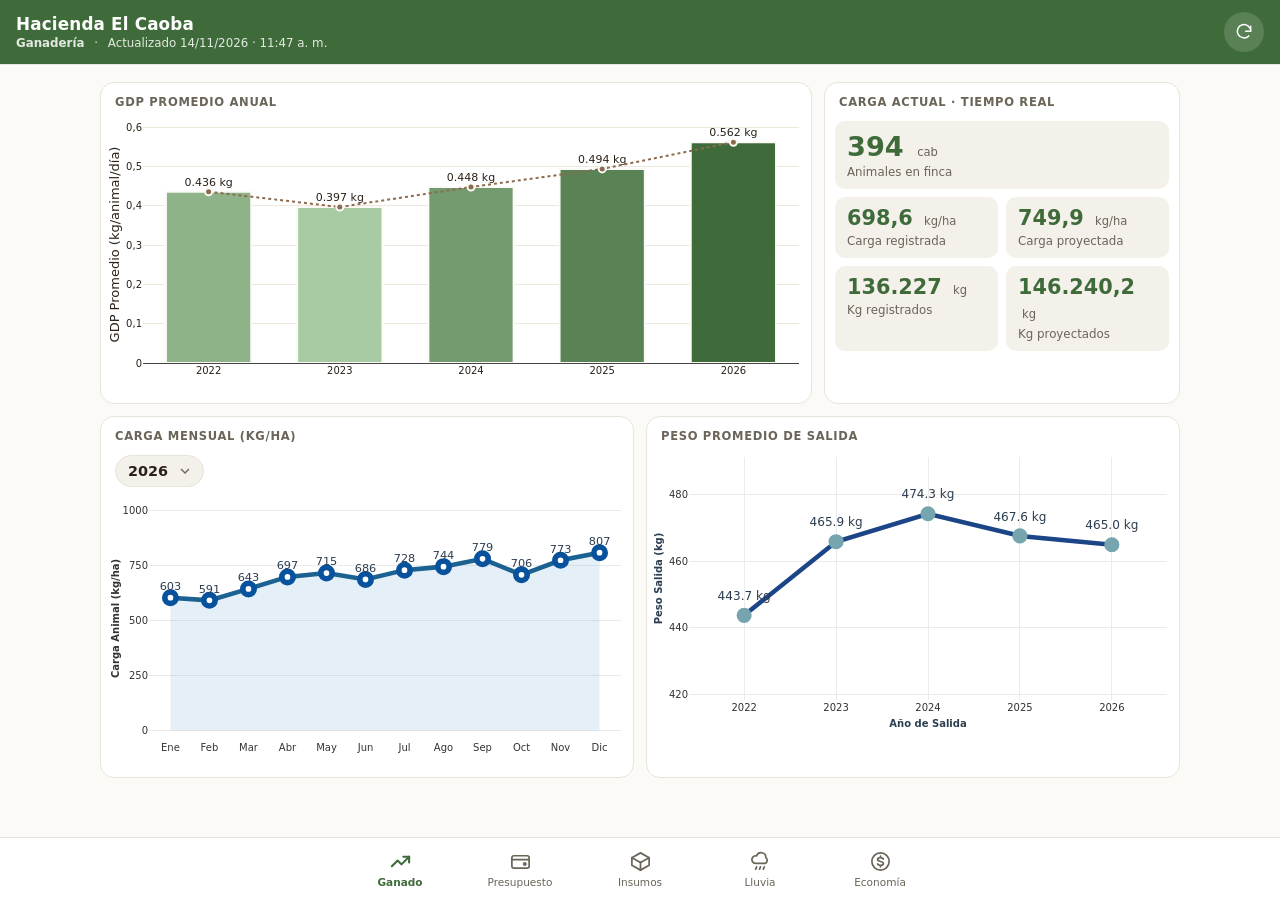
==== commit 69d69330: "App móvil actualizada 2026-11-14 11:47" ====
--- a/movil/index.html
+++ b/movil/index.html
@@ -38,7 +38,7 @@
     <div class="sub">
       <span id="titulo-tab">Ganadería</span>
       <span class="punto">·</span>
-      Actualizado 11/11/2026 · 07:45 a. m.
+      Actualizado 14/11/2026 · 11:47 a. m.
     </div>
   </div>
   <button type="button" id="btn-recargar" class="recargar" aria-label="Recargar"><svg viewBox="0 0 24 24" aria-hidden="true"><path d="M20 11a8 8 0 1 0-2.3 5.7"/><polyline points="20 5 20 11 14 11"/></svg></button>
@@ -66,7 +66,7 @@
             </div>
             <div class="kpi">
               <div class="kpi-v">
-                746,6
+                749,9
                 <span class="kpi-u">kg/ha</span>
               </div>
               <div class="kpi-l">Carga proyectada</div>
@@ -80,7 +80,7 @@
             </div>
             <div class="kpi">
               <div class="kpi-v">
-                145.594,9
+                146.240,2
                 <span class="kpi-u">kg</span>
               </div>
               <div class="kpi-l">Kg proyectados</div>
@@ -92,7 +92,7 @@
         <div class="card-h">GDP promedio anual</div>
         <div class="card-b">
           <div id="htmlwidget-a398d5fec4805146b8e8" style="width:100%;height:280px;" class="plotly html-widget"></div>
-          <script type="application/json" data-for="htmlwidget-a398d5fec4805146b8e8">{"x":{"visdat":{"15f8d82302b":["function () ","plotlyVisDat"]},"cur_data":"15f8d82302b","attrs":{"15f8d82302b":{"x":{},"y":{},"marker":{"color":["#8EB389","#A9CBA4","#749B6F","#598354","#3F6B3A"],"line":{"color":"#FBFAF6","width":2}},"text":{},"textposition":"outside","hovertemplate":"<b>%{x}<\/b><br>GDP: %{text}<extra><\/extra>","alpha_stroke":1,"sizes":[10,100],"spans":[1,20],"type":"bar"},"15f8d82302b.1":{"x":{},"y":{},"marker":{"color":"#8C6A4E","line":{"color":"#FBFAF6","width":2},"size":7},"text":{},"textposition":"outside","hovertemplate":"<b>%{x}<\/b><br>GDP: %{text}<extra><\/extra>","alpha_stroke":1,"sizes":[10,100],"spans":[1,20],"type":"scatter","mode":"lines+markers","line":{"color":"#8C6A4E","width":2,"dash":"dot"},"showlegend":false,"hoverinfo":"skip","inherit":true}},"layout":{"margin":{"l":6,"r":6,"t":8,"b":6,"pad":0},"showlegend":false,"bargap":0.34999999999999998,"xaxis":{"domain":[0,1],"automargin":true,"title":"","type":"category","categoryorder":"array","categoryarray":["2022","2023","2024","2025","2026"],"fixedrange":true,"tickfont":{"size":10}},"yaxis":{"domain":[0,1],"automargin":true,"title":"GDP Promedio (kg/animal/día)","rangemode":"tozero","gridcolor":"#eee8dc","fixedrange":true,"tickfont":{"size":10}},"hovermode":"closest","autosize":true,"paper_bgcolor":"rgba(0,0,0,0)","plot_bgcolor":"rgba(0,0,0,0)","dragmode":false,"font":{"family":"system-ui, -apple-system, Segoe UI, Roboto, sans-serif","size":11,"color":"#2B2118"},"legend":{"orientation":"h","x":0,"xanchor":"left","y":1.02,"yanchor":"bottom","font":{"size":10},"bgcolor":"rgba(0,0,0,0)"},"hoverlabel":{"font":{"size":12}}},"source":"A","config":{"modeBarButtonsToAdd":["hoverclosest","hovercompare"],"showSendToCloud":false,"responsive":true,"locale":"es","displayModeBar":false,"scrollZoom":false,"doubleClick":false},"data":[{"x":["2022","2023","2024","2025","2026"],"y":[0.436,0.39700000000000002,0.44800000000000001,0.49399999999999999,0.56200000000000006],"marker":{"color":["#8EB389","#A9CBA4","#749B6F","#598354","#3F6B3A"],"line":{"color":"#FBFAF6","width":2}},"text":["0.436 kg","0.397 kg","0.448 kg","0.494 kg","0.562 kg"],"textposition":["outside","outside","outside","outside","outside"],"hovertemplate":["<b>%{x}<\/b><br>GDP: %{text}<extra><\/extra>","<b>%{x}<\/b><br>GDP: %{text}<extra><\/extra>","<b>%{x}<\/b><br>GDP: %{text}<extra><\/extra>","<b>%{x}<\/b><br>GDP: %{text}<extra><\/extra>","<b>%{x}<\/b><br>GDP: %{text}<extra><\/extra>"],"type":"bar","error_y":{"color":"rgba(31,119,180,1)"},"error_x":{"color":"rgba(31,119,180,1)"},"xaxis":"x","yaxis":"y","frame":null},{"x":["2022","2023","2024","2025","2026"],"y":[0.436,0.39700000000000002,0.44800000000000001,0.49399999999999999,0.56200000000000006],"marker":{"color":"#8C6A4E","line":{"color":"#FBFAF6","width":2},"size":7},"text":["0.436 kg","0.397 kg","0.448 kg","0.494 kg","0.562 kg"],"textposition":["outside","outside","outside","outside","outside"],"hovertemplate":["<b>%{x}<\/b><br>GDP: %{text}<extra><\/extra>","<b>%{x}<\/b><br>GDP: %{text}<extra><\/extra>","<b>%{x}<\/b><br>GDP: %{text}<extra><\/extra>","<b>%{x}<\/b><br>GDP: %{text}<extra><\/extra>","<b>%{x}<\/b><br>GDP: %{text}<extra><\/extra>"],"type":"scatter","mode":"lines+markers","line":{"color":"#8C6A4E","width":2,"dash":"dot"},"showlegend":false,"hoverinfo":["skip","skip","skip","skip","skip"],"error_y":{"color":"rgba(255,127,14,1)"},"error_x":{"color":"rgba(255,127,14,1)"},"xaxis":"x","yaxis":"y","frame":null}],"highlight":{"on":"plotly_click","persistent":false,"dynamic":false,"selectize":false,"opacityDim":0.20000000000000001,"selected":{"opacity":1},"debounce":0},"shinyEvents":["plotly_hover","plotly_click","plotly_selected","plotly_relayout","plotly_brushed","plotly_brushing","plotly_clickannotation","plotly_doubleclick","plotly_deselect","plotly_afterplot","plotly_sunburstclick"],"base_url":"https://plot.ly"},"evals":[],"jsHooks":[]}</script>
+          <script type="application/json" data-for="htmlwidget-a398d5fec4805146b8e8">{"x":{"visdat":{"63c2a2464a2":["function () ","plotlyVisDat"]},"cur_data":"63c2a2464a2","attrs":{"63c2a2464a2":{"x":{},"y":{},"marker":{"color":["#8EB389","#A9CBA4","#749B6F","#598354","#3F6B3A"],"line":{"color":"#FBFAF6","width":2}},"text":{},"textposition":"outside","hovertemplate":"<b>%{x}<\/b><br>GDP: %{text}<extra><\/extra>","alpha_stroke":1,"sizes":[10,100],"spans":[1,20],"type":"bar"},"63c2a2464a2.1":{"x":{},"y":{},"marker":{"color":"#8C6A4E","line":{"color":"#FBFAF6","width":2},"size":7},"text":{},"textposition":"outside","hovertemplate":"<b>%{x}<\/b><br>GDP: %{text}<extra><\/extra>","alpha_stroke":1,"sizes":[10,100],"spans":[1,20],"type":"scatter","mode":"lines+markers","line":{"color":"#8C6A4E","width":2,"dash":"dot"},"showlegend":false,"hoverinfo":"skip","inherit":true}},"layout":{"margin":{"l":6,"r":6,"t":8,"b":6,"pad":0},"showlegend":false,"bargap":0.34999999999999998,"xaxis":{"domain":[0,1],"automargin":true,"title":"","type":"category","categoryorder":"array","categoryarray":["2022","2023","2024","2025","2026"],"fixedrange":true,"tickfont":{"size":10}},"yaxis":{"domain":[0,1],"automargin":true,"title":"GDP Promedio (kg/animal/día)","rangemode":"tozero","gridcolor":"#eee8dc","fixedrange":true,"tickfont":{"size":10}},"hovermode":"closest","autosize":true,"paper_bgcolor":"rgba(0,0,0,0)","plot_bgcolor":"rgba(0,0,0,0)","dragmode":false,"font":{"family":"system-ui, -apple-system, Segoe UI, Roboto, sans-serif","size":11,"color":"#2B2118"},"legend":{"orientation":"h","x":0,"xanchor":"left","y":1.02,"yanchor":"bottom","font":{"size":10},"bgcolor":"rgba(0,0,0,0)"},"hoverlabel":{"font":{"size":12}}},"source":"A","config":{"modeBarButtonsToAdd":["hoverclosest","hovercompare"],"showSendToCloud":false,"responsive":true,"locale":"es","displayModeBar":false,"scrollZoom":false,"doubleClick":false},"data":[{"x":["2022","2023","2024","2025","2026"],"y":[0.436,0.39700000000000002,0.44800000000000001,0.49399999999999999,0.56200000000000006],"marker":{"color":["#8EB389","#A9CBA4","#749B6F","#598354","#3F6B3A"],"line":{"color":"#FBFAF6","width":2}},"text":["0.436 kg","0.397 kg","0.448 kg","0.494 kg","0.562 kg"],"textposition":["outside","outside","outside","outside","outside"],"hovertemplate":["<b>%{x}<\/b><br>GDP: %{text}<extra><\/extra>","<b>%{x}<\/b><br>GDP: %{text}<extra><\/extra>","<b>%{x}<\/b><br>GDP: %{text}<extra><\/extra>","<b>%{x}<\/b><br>GDP: %{text}<extra><\/extra>","<b>%{x}<\/b><br>GDP: %{text}<extra><\/extra>"],"type":"bar","error_y":{"color":"rgba(31,119,180,1)"},"error_x":{"color":"rgba(31,119,180,1)"},"xaxis":"x","yaxis":"y","frame":null},{"x":["2022","2023","2024","2025","2026"],"y":[0.436,0.39700000000000002,0.44800000000000001,0.49399999999999999,0.56200000000000006],"marker":{"color":"#8C6A4E","line":{"color":"#FBFAF6","width":2},"size":7},"text":["0.436 kg","0.397 kg","0.448 kg","0.494 kg","0.562 kg"],"textposition":["outside","outside","outside","outside","outside"],"hovertemplate":["<b>%{x}<\/b><br>GDP: %{text}<extra><\/extra>","<b>%{x}<\/b><br>GDP: %{text}<extra><\/extra>","<b>%{x}<\/b><br>GDP: %{text}<extra><\/extra>","<b>%{x}<\/b><br>GDP: %{text}<extra><\/extra>","<b>%{x}<\/b><br>GDP: %{text}<extra><\/extra>"],"type":"scatter","mode":"lines+markers","line":{"color":"#8C6A4E","width":2,"dash":"dot"},"showlegend":false,"hoverinfo":["skip","skip","skip","skip","skip"],"error_y":{"color":"rgba(255,127,14,1)"},"error_x":{"color":"rgba(255,127,14,1)"},"xaxis":"x","yaxis":"y","frame":null}],"highlight":{"on":"plotly_click","persistent":false,"dynamic":false,"selectize":false,"opacityDim":0.20000000000000001,"selected":{"opacity":1},"debounce":0},"shinyEvents":["plotly_hover","plotly_click","plotly_selected","plotly_relayout","plotly_brushed","plotly_brushing","plotly_clickannotation","plotly_doubleclick","plotly_deselect","plotly_afterplot","plotly_sunburstclick"],"base_url":"https://plot.ly"},"evals":[],"jsHooks":[]}</script>
         </div>
       </div>
     </div>
@@ -110,23 +110,23 @@
             </select>
             <div class="anio-panel" data-anio="2022" hidden>
               <div id="htmlwidget-6ce4cb47ebc7bf6edc62" style="width:100%;height:280px;" class="plotly html-widget"></div>
-              <script type="application/json" data-for="htmlwidget-6ce4cb47ebc7bf6edc62">{"x":{"data":[{"x":[1,2,3,4,5,6,7,8,9,10,11,12,12,12,11,10,9,8,7,6,5,4,3,2,1,1],"y":[0,0,0,0,0,0,0,0,0,0,0,0,0,377.69999999999999,428.89999999999998,422.30000000000001,422.80000000000001,459.39999999999998,444.19999999999999,517.20000000000005,539.70000000000005,456.19999999999999,387.10000000000002,371.30000000000001,356.5,0],"text":["as.numeric(mes_nombre):  1<br />kg_por_ha: 356.5","as.numeric(mes_nombre):  2<br />kg_por_ha: 371.3","as.numeric(mes_nombre):  3<br />kg_por_ha: 387.1","as.numeric(mes_nombre):  4<br />kg_por_ha: 456.2","as.numeric(mes_nombre):  5<br />kg_por_ha: 539.7","as.numeric(mes_nombre):  6<br />kg_por_ha: 517.2","as.numeric(mes_nombre):  7<br />kg_por_ha: 444.2","as.numeric(mes_nombre):  8<br />kg_por_ha: 459.4","as.numeric(mes_nombre):  9<br />kg_por_ha: 422.8","as.numeric(mes_nombre): 10<br />kg_por_ha: 422.3","as.numeric(mes_nombre): 11<br />kg_por_ha: 428.9","as.numeric(mes_nombre): 12<br />kg_por_ha: 377.7","as.numeric(mes_nombre): 12<br />kg_por_ha: 377.7","as.numeric(mes_nombre): 12<br />kg_por_ha: 377.7","as.numeric(mes_nombre): 11<br />kg_por_ha: 428.9","as.numeric(mes_nombre): 10<br />kg_por_ha: 422.3","as.numeric(mes_nombre):  9<br />kg_por_ha: 422.8","as.numeric(mes_nombre):  8<br />kg_por_ha: 459.4","as.numeric(mes_nombre):  7<br />kg_por_ha: 444.2","as.numeric(mes_nombre):  6<br />kg_por_ha: 517.2","as.numeric(mes_nombre):  5<br />kg_por_ha: 539.7","as.numeric(mes_nombre):  4<br />kg_por_ha: 456.2","as.numeric(mes_nombre):  3<br />kg_por_ha: 387.1","as.numeric(mes_nombre):  2<br />kg_por_ha: 371.3","as.numeric(mes_nombre):  1<br />kg_por_ha: 356.5","as.numeric(mes_nombre):  1<br />kg_por_ha: 356.5"],"type":"scatter","mode":"lines","line":{"width":1.8897637795275593,"color":"transparent","dash":"solid"},"fill":"toself","fillcolor":"rgba(44,127,184,0.12)","hoveron":"points","showlegend":false,"xaxis":"x","yaxis":"y","hoverinfo":"text","frame":null},{"x":[1,2,3,4,5,6,7,8,9,10,11,12],"y":[356.5,371.30000000000001,387.10000000000002,456.19999999999999,539.70000000000005,517.20000000000005,444.19999999999999,459.39999999999998,422.80000000000001,422.30000000000001,428.89999999999998,377.69999999999999],"text":["as.numeric(mes_nombre):  1<br />kg_por_ha: 356.5","as.numeric(mes_nombre):  2<br />kg_por_ha: 371.3","as.numeric(mes_nombre):  3<br />kg_por_ha: 387.1","as.numeric(mes_nombre):  4<br />kg_por_ha: 456.2","as.numeric(mes_nombre):  5<br />kg_por_ha: 539.7","as.numeric(mes_nombre):  6<br />kg_por_ha: 517.2","as.numeric(mes_nombre):  7<br />kg_por_ha: 444.2","as.numeric(mes_nombre):  8<br />kg_por_ha: 459.4","as.numeric(mes_nombre):  9<br />kg_por_ha: 422.8","as.numeric(mes_nombre): 10<br />kg_por_ha: 422.3","as.numeric(mes_nombre): 11<br />kg_por_ha: 428.9","as.numeric(mes_nombre): 12<br />kg_por_ha: 377.7"],"type":"scatter","mode":"lines+markers","line":{"width":4.5354330708661417,"color":"rgba(27,97,145,1)","dash":"solid"},"hoveron":"points","showlegend":false,"xaxis":"x","yaxis":"y","hoverinfo":"text","marker":{"autocolorscale":false,"color":"rgba(255,255,255,1)","opacity":1,"size":11.338582677165356,"symbol":"circle","line":{"width":5.6692913385826778,"color":"rgba(8,81,156,1)"}},"frame":null},{"x":[1,2,3,4,5,6,7,8,9,10,11,12],"y":[396.80400000000003,411.60400000000004,427.40400000000005,496.50400000000002,580.00400000000002,557.50400000000002,484.50400000000002,499.70400000000001,463.10400000000004,462.60400000000004,469.20400000000001,418.00400000000002],"text":["356","371","387","456","540","517","444","459","423","422","429","378"],"hovertext":["as.numeric(mes_nombre):  1<br />kg_por_ha: 356.5<br />sprintf(\"%.0f\", kg_por_ha): 356","as.numeric(mes_nombre):  2<br />kg_por_ha: 371.3<br />sprintf(\"%.0f\", kg_por_ha): 371","as.numeric(mes_nombre):  3<br />kg_por_ha: 387.1<br />sprintf(\"%.0f\", kg_por_ha): 387","as.numeric(mes_nombre):  4<br />kg_por_ha: 456.2<br />sprintf(\"%.0f\", kg_por_ha): 456","as.numeric(mes_nombre):  5<br />kg_por_ha: 539.7<br />sprintf(\"%.0f\", kg_por_ha): 540","as.numeric(mes_nombre):  6<br />kg_por_ha: 517.2<br />sprintf(\"%.0f\", kg_por_ha): 517","as.numeric(mes_nombre):  7<br />kg_por_ha: 444.2<br />sprintf(\"%.0f\", kg_por_ha): 444","as.numeric(mes_nombre):  8<br />kg_por_ha: 459.4<br />sprintf(\"%.0f\", kg_por_ha): 459","as.numeric(mes_nombre):  9<br />kg_por_ha: 422.8<br />sprintf(\"%.0f\", kg_por_ha): 423","as.numeric(mes_nombre): 10<br />kg_por_ha: 422.3<br />sprintf(\"%.0f\", kg_por_ha): 422","as.numeric(mes_nombre): 11<br />kg_por_ha: 428.9<br />sprintf(\"%.0f\", kg_por_ha): 429","as.numeric(mes_nombre): 12<br />kg_por_ha: 377.7<br />sprintf(\"%.0f\", kg_por_ha): 378"],"textfont":{"size":11.338582677165356,"color":"rgba(44,62,80,1)"},"type":"scatter","mode":"text","hoveron":"points","showlegend":false,"xaxis":"x","yaxis":"y","hoverinfo":"text","frame":null}],"layout":{"margin":{"l":6,"r":6,"t":8,"b":6,"pad":0},"paper_bgcolor":"rgba(0,0,0,0)","font":{"color":"#2B2118","family":"system-ui, -apple-system, Segoe UI, Roboto, sans-serif","size":11},"xaxis":{"domain":[0,1],"automargin":true,"type":"linear","autorange":false,"range":[0.44999999999999996,12.550000000000001],"tickmode":"array","ticktext":["Ene","Feb","Mar","Abr","May","Jun","Jul","Ago","Sep","Oct","Nov","Dic"],"tickvals":[1,2,3,4,5,6,7.0000000000000009,8,9,10,11,12],"categoryorder":"array","categoryarray":["Ene","Feb","Mar","Abr","May","Jun","Jul","Ago","Sep","Oct","Nov","Dic"],"nticks":null,"ticks":"","tickcolor":null,"ticklen":3.6529680365296811,"tickwidth":0,"showticklabels":true,"tickfont":{"color":"rgba(51,51,51,1)","family":"","size":10},"tickangle":-0,"showline":false,"linecolor":null,"linewidth":0,"showgrid":false,"gridcolor":null,"gridwidth":0,"zeroline":false,"anchor":"y","title":{"text":"","font":{"color":"rgba(0,0,0,1)","family":"","size":10}},"hoverformat":".2f","fixedrange":true},"yaxis":{"domain":[0,1],"automargin":true,"type":"linear","autorange":false,"range":[-29.000200000000003,719.20496000000003],"tickmode":"array","ticktext":["0","200","400","600"],"tickvals":[0,200,399.99999999999994,600],"categoryorder":"array","categoryarray":["0","200","400","600"],"nticks":null,"ticks":"","tickcolor":null,"ticklen":3.6529680365296811,"tickwidth":0,"showticklabels":true,"tickfont":{"color":"rgba(51,51,51,1)","family":"","size":10},"tickangle":-0,"showline":false,"linecolor":null,"linewidth":0,"showgrid":true,"gridcolor":"rgba(235,235,235,1)","gridwidth":0.66417600664176002,"zeroline":false,"anchor":"x","title":{"text":"<b> Carga Animal (kg/ha) <\/b>","font":{"color":"rgba(51,51,51,1)","family":"","size":10}},"hoverformat":".2f","fixedrange":true},"shapes":[],"showlegend":false,"legend":{"bgcolor":"rgba(0,0,0,0)","bordercolor":null,"borderwidth":0,"font":{"color":"rgba(0,0,0,1)","family":"","size":10},"orientation":"h","x":0,"xanchor":"left","y":1.02,"yanchor":"bottom"},"hovermode":"closest","barmode":"relative","autosize":true,"plot_bgcolor":"rgba(0,0,0,0)","dragmode":false,"hoverlabel":{"font":{"size":12}}},"config":{"doubleClick":false,"modeBarButtonsToAdd":["hoverclosest","hovercompare"],"showSendToCloud":false,"locale":"es","displayModeBar":false,"responsive":true,"scrollZoom":false},"source":"A","attrs":{"15f8798516ed":{"x":{},"y":{},"type":"scatter"},"15f82d2a13c5":{"x":{},"y":{}},"15f845f41793":{"x":{},"y":{}},"15f85b9e5078":{"x":{},"y":{},"label":{}}},"cur_data":"15f8798516ed","visdat":{"15f8798516ed":["function (y) ","x"],"15f82d2a13c5":["function (y) ","x"],"15f845f41793":["function (y) ","x"],"15f85b9e5078":["function (y) ","x"]},"highlight":{"on":"plotly_click","persistent":false,"dynamic":false,"selectize":false,"opacityDim":0.20000000000000001,"selected":{"opacity":1},"debounce":0},"shinyEvents":["plotly_hover","plotly_click","plotly_selected","plotly_relayout","plotly_brushed","plotly_brushing","plotly_clickannotation","plotly_doubleclick","plotly_deselect","plotly_afterplot","plotly_sunburstclick"],"base_url":"https://plot.ly"},"evals":[],"jsHooks":[]}</script>
+              <script type="application/json" data-for="htmlwidget-6ce4cb47ebc7bf6edc62">{"x":{"data":[{"x":[1,2,3,4,5,6,7,8,9,10,11,12,12,12,11,10,9,8,7,6,5,4,3,2,1,1],"y":[0,0,0,0,0,0,0,0,0,0,0,0,0,377.69999999999999,428.89999999999998,422.30000000000001,422.80000000000001,459.39999999999998,444.19999999999999,517.20000000000005,539.70000000000005,456.19999999999999,387.10000000000002,371.30000000000001,356.5,0],"text":["as.numeric(mes_nombre):  1<br />kg_por_ha: 356.5","as.numeric(mes_nombre):  2<br />kg_por_ha: 371.3","as.numeric(mes_nombre):  3<br />kg_por_ha: 387.1","as.numeric(mes_nombre):  4<br />kg_por_ha: 456.2","as.numeric(mes_nombre):  5<br />kg_por_ha: 539.7","as.numeric(mes_nombre):  6<br />kg_por_ha: 517.2","as.numeric(mes_nombre):  7<br />kg_por_ha: 444.2","as.numeric(mes_nombre):  8<br />kg_por_ha: 459.4","as.numeric(mes_nombre):  9<br />kg_por_ha: 422.8","as.numeric(mes_nombre): 10<br />kg_por_ha: 422.3","as.numeric(mes_nombre): 11<br />kg_por_ha: 428.9","as.numeric(mes_nombre): 12<br />kg_por_ha: 377.7","as.numeric(mes_nombre): 12<br />kg_por_ha: 377.7","as.numeric(mes_nombre): 12<br />kg_por_ha: 377.7","as.numeric(mes_nombre): 11<br />kg_por_ha: 428.9","as.numeric(mes_nombre): 10<br />kg_por_ha: 422.3","as.numeric(mes_nombre):  9<br />kg_por_ha: 422.8","as.numeric(mes_nombre):  8<br />kg_por_ha: 459.4","as.numeric(mes_nombre):  7<br />kg_por_ha: 444.2","as.numeric(mes_nombre):  6<br />kg_por_ha: 517.2","as.numeric(mes_nombre):  5<br />kg_por_ha: 539.7","as.numeric(mes_nombre):  4<br />kg_por_ha: 456.2","as.numeric(mes_nombre):  3<br />kg_por_ha: 387.1","as.numeric(mes_nombre):  2<br />kg_por_ha: 371.3","as.numeric(mes_nombre):  1<br />kg_por_ha: 356.5","as.numeric(mes_nombre):  1<br />kg_por_ha: 356.5"],"type":"scatter","mode":"lines","line":{"width":1.8897637795275593,"color":"transparent","dash":"solid"},"fill":"toself","fillcolor":"rgba(44,127,184,0.12)","hoveron":"points","showlegend":false,"xaxis":"x","yaxis":"y","hoverinfo":"text","frame":null},{"x":[1,2,3,4,5,6,7,8,9,10,11,12],"y":[356.5,371.30000000000001,387.10000000000002,456.19999999999999,539.70000000000005,517.20000000000005,444.19999999999999,459.39999999999998,422.80000000000001,422.30000000000001,428.89999999999998,377.69999999999999],"text":["as.numeric(mes_nombre):  1<br />kg_por_ha: 356.5","as.numeric(mes_nombre):  2<br />kg_por_ha: 371.3","as.numeric(mes_nombre):  3<br />kg_por_ha: 387.1","as.numeric(mes_nombre):  4<br />kg_por_ha: 456.2","as.numeric(mes_nombre):  5<br />kg_por_ha: 539.7","as.numeric(mes_nombre):  6<br />kg_por_ha: 517.2","as.numeric(mes_nombre):  7<br />kg_por_ha: 444.2","as.numeric(mes_nombre):  8<br />kg_por_ha: 459.4","as.numeric(mes_nombre):  9<br />kg_por_ha: 422.8","as.numeric(mes_nombre): 10<br />kg_por_ha: 422.3","as.numeric(mes_nombre): 11<br />kg_por_ha: 428.9","as.numeric(mes_nombre): 12<br />kg_por_ha: 377.7"],"type":"scatter","mode":"lines+markers","line":{"width":4.5354330708661417,"color":"rgba(27,97,145,1)","dash":"solid"},"hoveron":"points","showlegend":false,"xaxis":"x","yaxis":"y","hoverinfo":"text","marker":{"autocolorscale":false,"color":"rgba(255,255,255,1)","opacity":1,"size":11.338582677165356,"symbol":"circle","line":{"width":5.6692913385826778,"color":"rgba(8,81,156,1)"}},"frame":null},{"x":[1,2,3,4,5,6,7,8,9,10,11,12],"y":[396.80400000000003,411.60400000000004,427.40400000000005,496.50400000000002,580.00400000000002,557.50400000000002,484.50400000000002,499.70400000000001,463.10400000000004,462.60400000000004,469.20400000000001,418.00400000000002],"text":["356","371","387","456","540","517","444","459","423","422","429","378"],"hovertext":["as.numeric(mes_nombre):  1<br />kg_por_ha: 356.5<br />sprintf(\"%.0f\", kg_por_ha): 356","as.numeric(mes_nombre):  2<br />kg_por_ha: 371.3<br />sprintf(\"%.0f\", kg_por_ha): 371","as.numeric(mes_nombre):  3<br />kg_por_ha: 387.1<br />sprintf(\"%.0f\", kg_por_ha): 387","as.numeric(mes_nombre):  4<br />kg_por_ha: 456.2<br />sprintf(\"%.0f\", kg_por_ha): 456","as.numeric(mes_nombre):  5<br />kg_por_ha: 539.7<br />sprintf(\"%.0f\", kg_por_ha): 540","as.numeric(mes_nombre):  6<br />kg_por_ha: 517.2<br />sprintf(\"%.0f\", kg_por_ha): 517","as.numeric(mes_nombre):  7<br />kg_por_ha: 444.2<br />sprintf(\"%.0f\", kg_por_ha): 444","as.numeric(mes_nombre):  8<br />kg_por_ha: 459.4<br />sprintf(\"%.0f\", kg_por_ha): 459","as.numeric(mes_nombre):  9<br />kg_por_ha: 422.8<br />sprintf(\"%.0f\", kg_por_ha): 423","as.numeric(mes_nombre): 10<br />kg_por_ha: 422.3<br />sprintf(\"%.0f\", kg_por_ha): 422","as.numeric(mes_nombre): 11<br />kg_por_ha: 428.9<br />sprintf(\"%.0f\", kg_por_ha): 429","as.numeric(mes_nombre): 12<br />kg_por_ha: 377.7<br />sprintf(\"%.0f\", kg_por_ha): 378"],"textfont":{"size":11.338582677165356,"color":"rgba(44,62,80,1)"},"type":"scatter","mode":"text","hoveron":"points","showlegend":false,"xaxis":"x","yaxis":"y","hoverinfo":"text","frame":null}],"layout":{"margin":{"l":6,"r":6,"t":8,"b":6,"pad":0},"paper_bgcolor":"rgba(0,0,0,0)","font":{"color":"#2B2118","family":"system-ui, -apple-system, Segoe UI, Roboto, sans-serif","size":11},"xaxis":{"domain":[0,1],"automargin":true,"type":"linear","autorange":false,"range":[0.44999999999999996,12.550000000000001],"tickmode":"array","ticktext":["Ene","Feb","Mar","Abr","May","Jun","Jul","Ago","Sep","Oct","Nov","Dic"],"tickvals":[1,2,3,4,5,6,7.0000000000000009,8,9,10,11,12],"categoryorder":"array","categoryarray":["Ene","Feb","Mar","Abr","May","Jun","Jul","Ago","Sep","Oct","Nov","Dic"],"nticks":null,"ticks":"","tickcolor":null,"ticklen":3.6529680365296811,"tickwidth":0,"showticklabels":true,"tickfont":{"color":"rgba(51,51,51,1)","family":"","size":10},"tickangle":-0,"showline":false,"linecolor":null,"linewidth":0,"showgrid":false,"gridcolor":null,"gridwidth":0,"zeroline":false,"anchor":"y","title":{"text":"","font":{"color":"rgba(0,0,0,1)","family":"","size":10}},"hoverformat":".2f","fixedrange":true},"yaxis":{"domain":[0,1],"automargin":true,"type":"linear","autorange":false,"range":[-29.000200000000003,719.20496000000003],"tickmode":"array","ticktext":["0","200","400","600"],"tickvals":[0,200,399.99999999999994,600],"categoryorder":"array","categoryarray":["0","200","400","600"],"nticks":null,"ticks":"","tickcolor":null,"ticklen":3.6529680365296811,"tickwidth":0,"showticklabels":true,"tickfont":{"color":"rgba(51,51,51,1)","family":"","size":10},"tickangle":-0,"showline":false,"linecolor":null,"linewidth":0,"showgrid":true,"gridcolor":"rgba(235,235,235,1)","gridwidth":0.66417600664176002,"zeroline":false,"anchor":"x","title":{"text":"<b> Carga Animal (kg/ha) <\/b>","font":{"color":"rgba(51,51,51,1)","family":"","size":10}},"hoverformat":".2f","fixedrange":true},"shapes":[],"showlegend":false,"legend":{"bgcolor":"rgba(0,0,0,0)","bordercolor":null,"borderwidth":0,"font":{"color":"rgba(0,0,0,1)","family":"","size":10},"orientation":"h","x":0,"xanchor":"left","y":1.02,"yanchor":"bottom"},"hovermode":"closest","barmode":"relative","autosize":true,"plot_bgcolor":"rgba(0,0,0,0)","dragmode":false,"hoverlabel":{"font":{"size":12}}},"config":{"doubleClick":false,"modeBarButtonsToAdd":["hoverclosest","hovercompare"],"showSendToCloud":false,"locale":"es","displayModeBar":false,"responsive":true,"scrollZoom":false},"source":"A","attrs":{"63c3c5017ea":{"x":{},"y":{},"type":"scatter"},"63c36695a72":{"x":{},"y":{}},"63c75773dfd":{"x":{},"y":{}},"63c4ae1173f":{"x":{},"y":{},"label":{}}},"cur_data":"63c3c5017ea","visdat":{"63c3c5017ea":["function (y) ","x"],"63c36695a72":["function (y) ","x"],"63c75773dfd":["function (y) ","x"],"63c4ae1173f":["function (y) ","x"]},"highlight":{"on":"plotly_click","persistent":false,"dynamic":false,"selectize":false,"opacityDim":0.20000000000000001,"selected":{"opacity":1},"debounce":0},"shinyEvents":["plotly_hover","plotly_click","plotly_selected","plotly_relayout","plotly_brushed","plotly_brushing","plotly_clickannotation","plotly_doubleclick","plotly_deselect","plotly_afterplot","plotly_sunburstclick"],"base_url":"https://plot.ly"},"evals":[],"jsHooks":[]}</script>
             </div>
             <div class="anio-panel" data-anio="2023" hidden>
               <div id="htmlwidget-a67f8a77bf8d2c8dbdd1" style="width:100%;height:280px;" class="plotly html-widget"></div>
-              <script type="application/json" data-for="htmlwidget-a67f8a77bf8d2c8dbdd1">{"x":{"data":[{"x":[1,2,3,4,5,6,7,8,9,10,11,12,12,12,11,10,9,8,7,6,5,4,3,2,1,1],"y":[0,0,0,0,0,0,0,0,0,0,0,0,0,629.70000000000005,642,616.89999999999998,562.79999999999995,559,546.70000000000005,445.80000000000001,374.60000000000002,383.10000000000002,366.5,378.19999999999999,399.10000000000002,0],"text":["as.numeric(mes_nombre):  1<br />kg_por_ha: 399.1","as.numeric(mes_nombre):  2<br />kg_por_ha: 378.2","as.numeric(mes_nombre):  3<br />kg_por_ha: 366.5","as.numeric(mes_nombre):  4<br />kg_por_ha: 383.1","as.numeric(mes_nombre):  5<br />kg_por_ha: 374.6","as.numeric(mes_nombre):  6<br />kg_por_ha: 445.8","as.numeric(mes_nombre):  7<br />kg_por_ha: 546.7","as.numeric(mes_nombre):  8<br />kg_por_ha: 559.0","as.numeric(mes_nombre):  9<br />kg_por_ha: 562.8","as.numeric(mes_nombre): 10<br />kg_por_ha: 616.9","as.numeric(mes_nombre): 11<br />kg_por_ha: 642.0","as.numeric(mes_nombre): 12<br />kg_por_ha: 629.7","as.numeric(mes_nombre): 12<br />kg_por_ha: 629.7","as.numeric(mes_nombre): 12<br />kg_por_ha: 629.7","as.numeric(mes_nombre): 11<br />kg_por_ha: 642.0","as.numeric(mes_nombre): 10<br />kg_por_ha: 616.9","as.numeric(mes_nombre):  9<br />kg_por_ha: 562.8","as.numeric(mes_nombre):  8<br />kg_por_ha: 559.0","as.numeric(mes_nombre):  7<br />kg_por_ha: 546.7","as.numeric(mes_nombre):  6<br />kg_por_ha: 445.8","as.numeric(mes_nombre):  5<br />kg_por_ha: 374.6","as.numeric(mes_nombre):  4<br />kg_por_ha: 383.1","as.numeric(mes_nombre):  3<br />kg_por_ha: 366.5","as.numeric(mes_nombre):  2<br />kg_por_ha: 378.2","as.numeric(mes_nombre):  1<br />kg_por_ha: 399.1","as.numeric(mes_nombre):  1<br />kg_por_ha: 399.1"],"type":"scatter","mode":"lines","line":{"width":1.8897637795275593,"color":"transparent","dash":"solid"},"fill":"toself","fillcolor":"rgba(44,127,184,0.12)","hoveron":"points","showlegend":false,"xaxis":"x","yaxis":"y","hoverinfo":"text","frame":null},{"x":[1,2,3,4,5,6,7,8,9,10,11,12],"y":[399.10000000000002,378.19999999999999,366.5,383.10000000000002,374.60000000000002,445.80000000000001,546.70000000000005,559,562.79999999999995,616.89999999999998,642,629.70000000000005],"text":["as.numeric(mes_nombre):  1<br />kg_por_ha: 399.1","as.numeric(mes_nombre):  2<br />kg_por_ha: 378.2","as.numeric(mes_nombre):  3<br />kg_por_ha: 366.5","as.numeric(mes_nombre):  4<br />kg_por_ha: 383.1","as.numeric(mes_nombre):  5<br />kg_por_ha: 374.6","as.numeric(mes_nombre):  6<br />kg_por_ha: 445.8","as.numeric(mes_nombre):  7<br />kg_por_ha: 546.7","as.numeric(mes_nombre):  8<br />kg_por_ha: 559.0","as.numeric(mes_nombre):  9<br />kg_por_ha: 562.8","as.numeric(mes_nombre): 10<br />kg_por_ha: 616.9","as.numeric(mes_nombre): 11<br />kg_por_ha: 642.0","as.numeric(mes_nombre): 12<br />kg_por_ha: 629.7"],"type":"scatter","mode":"lines+markers","line":{"width":4.5354330708661417,"color":"rgba(27,97,145,1)","dash":"solid"},"hoveron":"points","showlegend":false,"xaxis":"x","yaxis":"y","hoverinfo":"text","marker":{"autocolorscale":false,"color":"rgba(255,255,255,1)","opacity":1,"size":11.338582677165356,"symbol":"circle","line":{"width":5.6692913385826778,"color":"rgba(8,81,156,1)"}},"frame":null},{"x":[1,2,3,4,5,6,7,8,9,10,11,12],"y":[459.71000000000004,438.81,427.11000000000001,443.71000000000004,435.21000000000004,506.41000000000003,607.31000000000006,619.61000000000001,623.40999999999997,677.50999999999999,702.61000000000001,690.31000000000006],"text":["399","378","366","383","375","446","547","559","563","617","642","630"],"hovertext":["as.numeric(mes_nombre):  1<br />kg_por_ha: 399.1<br />sprintf(\"%.0f\", kg_por_ha): 399","as.numeric(mes_nombre):  2<br />kg_por_ha: 378.2<br />sprintf(\"%.0f\", kg_por_ha): 378","as.numeric(mes_nombre):  3<br />kg_por_ha: 366.5<br />sprintf(\"%.0f\", kg_por_ha): 366","as.numeric(mes_nombre):  4<br />kg_por_ha: 383.1<br />sprintf(\"%.0f\", kg_por_ha): 383","as.numeric(mes_nombre):  5<br />kg_por_ha: 374.6<br />sprintf(\"%.0f\", kg_por_ha): 375","as.numeric(mes_nombre):  6<br />kg_por_ha: 445.8<br />sprintf(\"%.0f\", kg_por_ha): 446","as.numeric(mes_nombre):  7<br />kg_por_ha: 546.7<br />sprintf(\"%.0f\", kg_por_ha): 547","as.numeric(mes_nombre):  8<br />kg_por_ha: 559.0<br />sprintf(\"%.0f\", kg_por_ha): 559","as.numeric(mes_nombre):  9<br />kg_por_ha: 562.8<br />sprintf(\"%.0f\", kg_por_ha): 563","as.numeric(mes_nombre): 10<br />kg_por_ha: 616.9<br />sprintf(\"%.0f\", kg_por_ha): 617","as.numeric(mes_nombre): 11<br />kg_por_ha: 642.0<br />sprintf(\"%.0f\", kg_por_ha): 642","as.numeric(mes_nombre): 12<br />kg_por_ha: 629.7<br />sprintf(\"%.0f\", kg_por_ha): 630"],"textfont":{"size":11.338582677165356,"color":"rgba(44,62,80,1)"},"type":"scatter","mode":"text","hoveron":"points","showlegend":false,"xaxis":"x","yaxis":"y","hoverinfo":"text","frame":null}],"layout":{"margin":{"l":6,"r":6,"t":8,"b":6,"pad":0},"paper_bgcolor":"rgba(0,0,0,0)","font":{"color":"#2B2118","family":"system-ui, -apple-system, Segoe UI, Roboto, sans-serif","size":11},"xaxis":{"domain":[0,1],"automargin":true,"type":"linear","autorange":false,"range":[0.44999999999999996,12.550000000000001],"tickmode":"array","ticktext":["Ene","Feb","Mar","Abr","May","Jun","Jul","Ago","Sep","Oct","Nov","Dic"],"tickvals":[1,2,3,4,5,6,7.0000000000000009,8,9,10,11,12],"categoryorder":"array","categoryarray":["Ene","Feb","Mar","Abr","May","Jun","Jul","Ago","Sep","Oct","Nov","Dic"],"nticks":null,"ticks":"","tickcolor":null,"ticklen":3.6529680365296811,"tickwidth":0,"showticklabels":true,"tickfont":{"color":"rgba(51,51,51,1)","family":"","size":10},"tickangle":-0,"showline":false,"linecolor":null,"linewidth":0,"showgrid":false,"gridcolor":null,"gridwidth":0,"zeroline":false,"anchor":"y","title":{"text":"","font":{"color":"rgba(0,0,0,1)","family":"","size":10}},"hoverformat":".2f","fixedrange":true},"yaxis":{"domain":[0,1],"automargin":true,"type":"linear","autorange":false,"range":[-35.130500000000005,871.2364],"tickmode":"array","ticktext":["0","200","400","600","800"],"tickvals":[0,199.99999999999997,400,600,800],"categoryorder":"array","categoryarray":["0","200","400","600","800"],"nticks":null,"ticks":"","tickcolor":null,"ticklen":3.6529680365296811,"tickwidth":0,"showticklabels":true,"tickfont":{"color":"rgba(51,51,51,1)","family":"","size":10},"tickangle":-0,"showline":false,"linecolor":null,"linewidth":0,"showgrid":true,"gridcolor":"rgba(235,235,235,1)","gridwidth":0.66417600664176002,"zeroline":false,"anchor":"x","title":{"text":"<b> Carga Animal (kg/ha) <\/b>","font":{"color":"rgba(51,51,51,1)","family":"","size":10}},"hoverformat":".2f","fixedrange":true},"shapes":[],"showlegend":false,"legend":{"bgcolor":"rgba(0,0,0,0)","bordercolor":null,"borderwidth":0,"font":{"color":"rgba(0,0,0,1)","family":"","size":10},"orientation":"h","x":0,"xanchor":"left","y":1.02,"yanchor":"bottom"},"hovermode":"closest","barmode":"relative","autosize":true,"plot_bgcolor":"rgba(0,0,0,0)","dragmode":false,"hoverlabel":{"font":{"size":12}}},"config":{"doubleClick":false,"modeBarButtonsToAdd":["hoverclosest","hovercompare"],"showSendToCloud":false,"locale":"es","displayModeBar":false,"responsive":true,"scrollZoom":false},"source":"A","attrs":{"15f85b8e4834":{"x":{},"y":{},"type":"scatter"},"15f832ca57a2":{"x":{},"y":{}},"15f818c16e20":{"x":{},"y":{}},"15f86cbc59f0":{"x":{},"y":{},"label":{}}},"cur_data":"15f85b8e4834","visdat":{"15f85b8e4834":["function (y) ","x"],"15f832ca57a2":["function (y) ","x"],"15f818c16e20":["function (y) ","x"],"15f86cbc59f0":["function (y) ","x"]},"highlight":{"on":"plotly_click","persistent":false,"dynamic":false,"selectize":false,"opacityDim":0.20000000000000001,"selected":{"opacity":1},"debounce":0},"shinyEvents":["plotly_hover","plotly_click","plotly_selected","plotly_relayout","plotly_brushed","plotly_brushing","plotly_clickannotation","plotly_doubleclick","plotly_deselect","plotly_afterplot","plotly_sunburstclick"],"base_url":"https://plot.ly"},"evals":[],"jsHooks":[]}</script>
+              <script type="application/json" data-for="htmlwidget-a67f8a77bf8d2c8dbdd1">{"x":{"data":[{"x":[1,2,3,4,5,6,7,8,9,10,11,12,12,12,11,10,9,8,7,6,5,4,3,2,1,1],"y":[0,0,0,0,0,0,0,0,0,0,0,0,0,629.70000000000005,642,616.89999999999998,562.79999999999995,559,546.70000000000005,445.80000000000001,374.60000000000002,383.10000000000002,366.5,378.19999999999999,399.10000000000002,0],"text":["as.numeric(mes_nombre):  1<br />kg_por_ha: 399.1","as.numeric(mes_nombre):  2<br />kg_por_ha: 378.2","as.numeric(mes_nombre):  3<br />kg_por_ha: 366.5","as.numeric(mes_nombre):  4<br />kg_por_ha: 383.1","as.numeric(mes_nombre):  5<br />kg_por_ha: 374.6","as.numeric(mes_nombre):  6<br />kg_por_ha: 445.8","as.numeric(mes_nombre):  7<br />kg_por_ha: 546.7","as.numeric(mes_nombre):  8<br />kg_por_ha: 559.0","as.numeric(mes_nombre):  9<br />kg_por_ha: 562.8","as.numeric(mes_nombre): 10<br />kg_por_ha: 616.9","as.numeric(mes_nombre): 11<br />kg_por_ha: 642.0","as.numeric(mes_nombre): 12<br />kg_por_ha: 629.7","as.numeric(mes_nombre): 12<br />kg_por_ha: 629.7","as.numeric(mes_nombre): 12<br />kg_por_ha: 629.7","as.numeric(mes_nombre): 11<br />kg_por_ha: 642.0","as.numeric(mes_nombre): 10<br />kg_por_ha: 616.9","as.numeric(mes_nombre):  9<br />kg_por_ha: 562.8","as.numeric(mes_nombre):  8<br />kg_por_ha: 559.0","as.numeric(mes_nombre):  7<br />kg_por_ha: 546.7","as.numeric(mes_nombre):  6<br />kg_por_ha: 445.8","as.numeric(mes_nombre):  5<br />kg_por_ha: 374.6","as.numeric(mes_nombre):  4<br />kg_por_ha: 383.1","as.numeric(mes_nombre):  3<br />kg_por_ha: 366.5","as.numeric(mes_nombre):  2<br />kg_por_ha: 378.2","as.numeric(mes_nombre):  1<br />kg_por_ha: 399.1","as.numeric(mes_nombre):  1<br />kg_por_ha: 399.1"],"type":"scatter","mode":"lines","line":{"width":1.8897637795275593,"color":"transparent","dash":"solid"},"fill":"toself","fillcolor":"rgba(44,127,184,0.12)","hoveron":"points","showlegend":false,"xaxis":"x","yaxis":"y","hoverinfo":"text","frame":null},{"x":[1,2,3,4,5,6,7,8,9,10,11,12],"y":[399.10000000000002,378.19999999999999,366.5,383.10000000000002,374.60000000000002,445.80000000000001,546.70000000000005,559,562.79999999999995,616.89999999999998,642,629.70000000000005],"text":["as.numeric(mes_nombre):  1<br />kg_por_ha: 399.1","as.numeric(mes_nombre):  2<br />kg_por_ha: 378.2","as.numeric(mes_nombre):  3<br />kg_por_ha: 366.5","as.numeric(mes_nombre):  4<br />kg_por_ha: 383.1","as.numeric(mes_nombre):  5<br />kg_por_ha: 374.6","as.numeric(mes_nombre):  6<br />kg_por_ha: 445.8","as.numeric(mes_nombre):  7<br />kg_por_ha: 546.7","as.numeric(mes_nombre):  8<br />kg_por_ha: 559.0","as.numeric(mes_nombre):  9<br />kg_por_ha: 562.8","as.numeric(mes_nombre): 10<br />kg_por_ha: 616.9","as.numeric(mes_nombre): 11<br />kg_por_ha: 642.0","as.numeric(mes_nombre): 12<br />kg_por_ha: 629.7"],"type":"scatter","mode":"lines+markers","line":{"width":4.5354330708661417,"color":"rgba(27,97,145,1)","dash":"solid"},"hoveron":"points","showlegend":false,"xaxis":"x","yaxis":"y","hoverinfo":"text","marker":{"autocolorscale":false,"color":"rgba(255,255,255,1)","opacity":1,"size":11.338582677165356,"symbol":"circle","line":{"width":5.6692913385826778,"color":"rgba(8,81,156,1)"}},"frame":null},{"x":[1,2,3,4,5,6,7,8,9,10,11,12],"y":[459.71000000000004,438.81,427.11000000000001,443.71000000000004,435.21000000000004,506.41000000000003,607.31000000000006,619.61000000000001,623.40999999999997,677.50999999999999,702.61000000000001,690.31000000000006],"text":["399","378","366","383","375","446","547","559","563","617","642","630"],"hovertext":["as.numeric(mes_nombre):  1<br />kg_por_ha: 399.1<br />sprintf(\"%.0f\", kg_por_ha): 399","as.numeric(mes_nombre):  2<br />kg_por_ha: 378.2<br />sprintf(\"%.0f\", kg_por_ha): 378","as.numeric(mes_nombre):  3<br />kg_por_ha: 366.5<br />sprintf(\"%.0f\", kg_por_ha): 366","as.numeric(mes_nombre):  4<br />kg_por_ha: 383.1<br />sprintf(\"%.0f\", kg_por_ha): 383","as.numeric(mes_nombre):  5<br />kg_por_ha: 374.6<br />sprintf(\"%.0f\", kg_por_ha): 375","as.numeric(mes_nombre):  6<br />kg_por_ha: 445.8<br />sprintf(\"%.0f\", kg_por_ha): 446","as.numeric(mes_nombre):  7<br />kg_por_ha: 546.7<br />sprintf(\"%.0f\", kg_por_ha): 547","as.numeric(mes_nombre):  8<br />kg_por_ha: 559.0<br />sprintf(\"%.0f\", kg_por_ha): 559","as.numeric(mes_nombre):  9<br />kg_por_ha: 562.8<br />sprintf(\"%.0f\", kg_por_ha): 563","as.numeric(mes_nombre): 10<br />kg_por_ha: 616.9<br />sprintf(\"%.0f\", kg_por_ha): 617","as.numeric(mes_nombre): 11<br />kg_por_ha: 642.0<br />sprintf(\"%.0f\", kg_por_ha): 642","as.numeric(mes_nombre): 12<br />kg_por_ha: 629.7<br />sprintf(\"%.0f\", kg_por_ha): 630"],"textfont":{"size":11.338582677165356,"color":"rgba(44,62,80,1)"},"type":"scatter","mode":"text","hoveron":"points","showlegend":false,"xaxis":"x","yaxis":"y","hoverinfo":"text","frame":null}],"layout":{"margin":{"l":6,"r":6,"t":8,"b":6,"pad":0},"paper_bgcolor":"rgba(0,0,0,0)","font":{"color":"#2B2118","family":"system-ui, -apple-system, Segoe UI, Roboto, sans-serif","size":11},"xaxis":{"domain":[0,1],"automargin":true,"type":"linear","autorange":false,"range":[0.44999999999999996,12.550000000000001],"tickmode":"array","ticktext":["Ene","Feb","Mar","Abr","May","Jun","Jul","Ago","Sep","Oct","Nov","Dic"],"tickvals":[1,2,3,4,5,6,7.0000000000000009,8,9,10,11,12],"categoryorder":"array","categoryarray":["Ene","Feb","Mar","Abr","May","Jun","Jul","Ago","Sep","Oct","Nov","Dic"],"nticks":null,"ticks":"","tickcolor":null,"ticklen":3.6529680365296811,"tickwidth":0,"showticklabels":true,"tickfont":{"color":"rgba(51,51,51,1)","family":"","size":10},"tickangle":-0,"showline":false,"linecolor":null,"linewidth":0,"showgrid":false,"gridcolor":null,"gridwidth":0,"zeroline":false,"anchor":"y","title":{"text":"","font":{"color":"rgba(0,0,0,1)","family":"","size":10}},"hoverformat":".2f","fixedrange":true},"yaxis":{"domain":[0,1],"automargin":true,"type":"linear","autorange":false,"range":[-35.130500000000005,871.2364],"tickmode":"array","ticktext":["0","200","400","600","800"],"tickvals":[0,199.99999999999997,400,600,800],"categoryorder":"array","categoryarray":["0","200","400","600","800"],"nticks":null,"ticks":"","tickcolor":null,"ticklen":3.6529680365296811,"tickwidth":0,"showticklabels":true,"tickfont":{"color":"rgba(51,51,51,1)","family":"","size":10},"tickangle":-0,"showline":false,"linecolor":null,"linewidth":0,"showgrid":true,"gridcolor":"rgba(235,235,235,1)","gridwidth":0.66417600664176002,"zeroline":false,"anchor":"x","title":{"text":"<b> Carga Animal (kg/ha) <\/b>","font":{"color":"rgba(51,51,51,1)","family":"","size":10}},"hoverformat":".2f","fixedrange":true},"shapes":[],"showlegend":false,"legend":{"bgcolor":"rgba(0,0,0,0)","bordercolor":null,"borderwidth":0,"font":{"color":"rgba(0,0,0,1)","family":"","size":10},"orientation":"h","x":0,"xanchor":"left","y":1.02,"yanchor":"bottom"},"hovermode":"closest","barmode":"relative","autosize":true,"plot_bgcolor":"rgba(0,0,0,0)","dragmode":false,"hoverlabel":{"font":{"size":12}}},"config":{"doubleClick":false,"modeBarButtonsToAdd":["hoverclosest","hovercompare"],"showSendToCloud":false,"locale":"es","displayModeBar":false,"responsive":true,"scrollZoom":false},"source":"A","attrs":{"63c4a4f7fe9":{"x":{},"y":{},"type":"scatter"},"63ce9e4ee8":{"x":{},"y":{}},"63c17fa715f":{"x":{},"y":{}},"63c1010194c":{"x":{},"y":{},"label":{}}},"cur_data":"63c4a4f7fe9","visdat":{"63c4a4f7fe9":["function (y) ","x"],"63ce9e4ee8":["function (y) ","x"],"63c17fa715f":["function (y) ","x"],"63c1010194c":["function (y) ","x"]},"highlight":{"on":"plotly_click","persistent":false,"dynamic":false,"selectize":false,"opacityDim":0.20000000000000001,"selected":{"opacity":1},"debounce":0},"shinyEvents":["plotly_hover","plotly_click","plotly_selected","plotly_relayout","plotly_brushed","plotly_brushing","plotly_clickannotation","plotly_doubleclick","plotly_deselect","plotly_afterplot","plotly_sunburstclick"],"base_url":"https://plot.ly"},"evals":[],"jsHooks":[]}</script>
             </div>
             <div class="anio-panel" data-anio="2024" hidden>
               <div id="htmlwidget-2681f122103b764500ab" style="width:100%;height:280px;" class="plotly html-widget"></div>
-              <script type="application/json" data-for="htmlwidget-2681f122103b764500ab">{"x":{"data":[{"x":[1,2,3,4,5,6,7,8,9,10,11,12,12,12,11,10,9,8,7,6,5,4,3,2,1,1],"y":[0,0,0,0,0,0,0,0,0,0,0,0,0,650.89999999999998,681.29999999999995,714.89999999999998,808.39999999999998,853.60000000000002,840.5,691.79999999999995,687.10000000000002,647.60000000000002,632.89999999999998,632.20000000000005,635.20000000000005,0],"text":["as.numeric(mes_nombre):  1<br />kg_por_ha: 635.2","as.numeric(mes_nombre):  2<br />kg_por_ha: 632.2","as.numeric(mes_nombre):  3<br />kg_por_ha: 632.9","as.numeric(mes_nombre):  4<br />kg_por_ha: 647.6","as.numeric(mes_nombre):  5<br />kg_por_ha: 687.1","as.numeric(mes_nombre):  6<br />kg_por_ha: 691.8","as.numeric(mes_nombre):  7<br />kg_por_ha: 840.5","as.numeric(mes_nombre):  8<br />kg_por_ha: 853.6","as.numeric(mes_nombre):  9<br />kg_por_ha: 808.4","as.numeric(mes_nombre): 10<br />kg_por_ha: 714.9","as.numeric(mes_nombre): 11<br />kg_por_ha: 681.3","as.numeric(mes_nombre): 12<br />kg_por_ha: 650.9","as.numeric(mes_nombre): 12<br />kg_por_ha: 650.9","as.numeric(mes_nombre): 12<br />kg_por_ha: 650.9","as.numeric(mes_nombre): 11<br />kg_por_ha: 681.3","as.numeric(mes_nombre): 10<br />kg_por_ha: 714.9","as.numeric(mes_nombre):  9<br />kg_por_ha: 808.4","as.numeric(mes_nombre):  8<br />kg_por_ha: 853.6","as.numeric(mes_nombre):  7<br />kg_por_ha: 840.5","as.numeric(mes_nombre):  6<br />kg_por_ha: 691.8","as.numeric(mes_nombre):  5<br />kg_por_ha: 687.1","as.numeric(mes_nombre):  4<br />kg_por_ha: 647.6","as.numeric(mes_nombre):  3<br />kg_por_ha: 632.9","as.numeric(mes_nombre):  2<br />kg_por_ha: 632.2","as.numeric(mes_nombre):  1<br />kg_por_ha: 635.2","as.numeric(mes_nombre):  1<br />kg_por_ha: 635.2"],"type":"scatter","mode":"lines","line":{"width":1.8897637795275593,"color":"transparent","dash":"solid"},"fill":"toself","fillcolor":"rgba(44,127,184,0.12)","hoveron":"points","showlegend":false,"xaxis":"x","yaxis":"y","hoverinfo":"text","frame":null},{"x":[1,2,3,4,5,6,7,8,9,10,11,12],"y":[635.20000000000005,632.20000000000005,632.89999999999998,647.60000000000002,687.10000000000002,691.79999999999995,840.5,853.60000000000002,808.39999999999998,714.89999999999998,681.29999999999995,650.89999999999998],"text":["as.numeric(mes_nombre):  1<br />kg_por_ha: 635.2","as.numeric(mes_nombre):  2<br />kg_por_ha: 632.2","as.numeric(mes_nombre):  3<br />kg_por_ha: 632.9","as.numeric(mes_nombre):  4<br />kg_por_ha: 647.6","as.numeric(mes_nombre):  5<br />kg_por_ha: 687.1","as.numeric(mes_nombre):  6<br />kg_por_ha: 691.8","as.numeric(mes_nombre):  7<br />kg_por_ha: 840.5","as.numeric(mes_nombre):  8<br />kg_por_ha: 853.6","as.numeric(mes_nombre):  9<br />kg_por_ha: 808.4","as.numeric(mes_nombre): 10<br />kg_por_ha: 714.9","as.numeric(mes_nombre): 11<br />kg_por_ha: 681.3","as.numeric(mes_nombre): 12<br />kg_por_ha: 650.9"],"type":"scatter","mode":"lines+markers","line":{"width":4.5354330708661417,"color":"rgba(27,97,145,1)","dash":"solid"},"hoveron":"points","showlegend":false,"xaxis":"x","yaxis":"y","hoverinfo":"text","marker":{"autocolorscale":false,"color":"rgba(255,255,255,1)","opacity":1,"size":11.338582677165356,"symbol":"circle","line":{"width":5.6692913385826778,"color":"rgba(8,81,156,1)"}},"frame":null},{"x":[1,2,3,4,5,6,7,8,9,10,11,12],"y":[683.90800000000002,680.90800000000002,681.60799999999995,696.30799999999999,735.80799999999999,740.50799999999992,889.20799999999997,902.30799999999999,857.10799999999995,763.60799999999995,730.00799999999992,699.60799999999995],"text":["635","632","633","648","687","692","840","854","808","715","681","651"],"hovertext":["as.numeric(mes_nombre):  1<br />kg_por_ha: 635.2<br />sprintf(\"%.0f\", kg_por_ha): 635","as.numeric(mes_nombre):  2<br />kg_por_ha: 632.2<br />sprintf(\"%.0f\", kg_por_ha): 632","as.numeric(mes_nombre):  3<br />kg_por_ha: 632.9<br />sprintf(\"%.0f\", kg_por_ha): 633","as.numeric(mes_nombre):  4<br />kg_por_ha: 647.6<br />sprintf(\"%.0f\", kg_por_ha): 648","as.numeric(mes_nombre):  5<br />kg_por_ha: 687.1<br />sprintf(\"%.0f\", kg_por_ha): 687","as.numeric(mes_nombre):  6<br />kg_por_ha: 691.8<br />sprintf(\"%.0f\", kg_por_ha): 692","as.numeric(mes_nombre):  7<br />kg_por_ha: 840.5<br />sprintf(\"%.0f\", kg_por_ha): 840","as.numeric(mes_nombre):  8<br />kg_por_ha: 853.6<br />sprintf(\"%.0f\", kg_por_ha): 854","as.numeric(mes_nombre):  9<br />kg_por_ha: 808.4<br />sprintf(\"%.0f\", kg_por_ha): 808","as.numeric(mes_nombre): 10<br />kg_por_ha: 714.9<br />sprintf(\"%.0f\", kg_por_ha): 715","as.numeric(mes_nombre): 11<br />kg_por_ha: 681.3<br />sprintf(\"%.0f\", kg_por_ha): 681","as.numeric(mes_nombre): 12<br />kg_por_ha: 650.9<br />sprintf(\"%.0f\", kg_por_ha): 651"],"textfont":{"size":11.338582677165356,"color":"rgba(44,62,80,1)"},"type":"scatter","mode":"text","hoveron":"points","showlegend":false,"xaxis":"x","yaxis":"y","hoverinfo":"text","frame":null}],"layout":{"margin":{"l":6,"r":6,"t":8,"b":6,"pad":0},"paper_bgcolor":"rgba(0,0,0,0)","font":{"color":"#2B2118","family":"system-ui, -apple-system, Segoe UI, Roboto, sans-serif","size":11},"xaxis":{"domain":[0,1],"automargin":true,"type":"linear","autorange":false,"range":[0.44999999999999996,12.550000000000001],"tickmode":"array","ticktext":["Ene","Feb","Mar","Abr","May","Jun","Jul","Ago","Sep","Oct","Nov","Dic"],"tickvals":[1,2,3,4,5,6,7.0000000000000009,8,9,10,11,12],"categoryorder":"array","categoryarray":["Ene","Feb","Mar","Abr","May","Jun","Jul","Ago","Sep","Oct","Nov","Dic"],"nticks":null,"ticks":"","tickcolor":null,"ticklen":3.6529680365296811,"tickwidth":0,"showticklabels":true,"tickfont":{"color":"rgba(51,51,51,1)","family":"","size":10},"tickangle":-0,"showline":false,"linecolor":null,"linewidth":0,"showgrid":false,"gridcolor":null,"gridwidth":0,"zeroline":false,"anchor":"y","title":{"text":"","font":{"color":"rgba(0,0,0,1)","family":"","size":10}},"hoverformat":".2f","fixedrange":true},"yaxis":{"domain":[0,1],"automargin":true,"type":"linear","autorange":false,"range":[-45.115400000000001,1118.8619200000001],"tickmode":"array","ticktext":["0","300","600","900"],"tickvals":[0,300,600,900],"categoryorder":"array","categoryarray":["0","300","600","900"],"nticks":null,"ticks":"","tickcolor":null,"ticklen":3.6529680365296811,"tickwidth":0,"showticklabels":true,"tickfont":{"color":"rgba(51,51,51,1)","family":"","size":10},"tickangle":-0,"showline":false,"linecolor":null,"linewidth":0,"showgrid":true,"gridcolor":"rgba(235,235,235,1)","gridwidth":0.66417600664176002,"zeroline":false,"anchor":"x","title":{"text":"<b> Carga Animal (kg/ha) <\/b>","font":{"color":"rgba(51,51,51,1)","family":"","size":10}},"hoverformat":".2f","fixedrange":true},"shapes":[],"showlegend":false,"legend":{"bgcolor":"rgba(0,0,0,0)","bordercolor":null,"borderwidth":0,"font":{"color":"rgba(0,0,0,1)","family":"","size":10},"orientation":"h","x":0,"xanchor":"left","y":1.02,"yanchor":"bottom"},"hovermode":"closest","barmode":"relative","autosize":true,"plot_bgcolor":"rgba(0,0,0,0)","dragmode":false,"hoverlabel":{"font":{"size":12}}},"config":{"doubleClick":false,"modeBarButtonsToAdd":["hoverclosest","hovercompare"],"showSendToCloud":false,"locale":"es","displayModeBar":false,"responsive":true,"scrollZoom":false},"source":"A","attrs":{"15f81e7c34ec":{"x":{},"y":{},"type":"scatter"},"15f870c3237e":{"x":{},"y":{}},"15f86d7c6a25":{"x":{},"y":{}},"15f820ac240":{"x":{},"y":{},"label":{}}},"cur_data":"15f81e7c34ec","visdat":{"15f81e7c34ec":["function (y) ","x"],"15f870c3237e":["function (y) ","x"],"15f86d7c6a25":["function (y) ","x"],"15f820ac240":["function (y) ","x"]},"highlight":{"on":"plotly_click","persistent":false,"dynamic":false,"selectize":false,"opacityDim":0.20000000000000001,"selected":{"opacity":1},"debounce":0},"shinyEvents":["plotly_hover","plotly_click","plotly_selected","plotly_relayout","plotly_brushed","plotly_brushing","plotly_clickannotation","plotly_doubleclick","plotly_deselect","plotly_afterplot","plotly_sunburstclick"],"base_url":"https://plot.ly"},"evals":[],"jsHooks":[]}</script>
+              <script type="application/json" data-for="htmlwidget-2681f122103b764500ab">{"x":{"data":[{"x":[1,2,3,4,5,6,7,8,9,10,11,12,12,12,11,10,9,8,7,6,5,4,3,2,1,1],"y":[0,0,0,0,0,0,0,0,0,0,0,0,0,650.89999999999998,681.29999999999995,714.89999999999998,808.39999999999998,853.60000000000002,840.5,691.79999999999995,687.10000000000002,647.60000000000002,632.89999999999998,632.20000000000005,635.20000000000005,0],"text":["as.numeric(mes_nombre):  1<br />kg_por_ha: 635.2","as.numeric(mes_nombre):  2<br />kg_por_ha: 632.2","as.numeric(mes_nombre):  3<br />kg_por_ha: 632.9","as.numeric(mes_nombre):  4<br />kg_por_ha: 647.6","as.numeric(mes_nombre):  5<br />kg_por_ha: 687.1","as.numeric(mes_nombre):  6<br />kg_por_ha: 691.8","as.numeric(mes_nombre):  7<br />kg_por_ha: 840.5","as.numeric(mes_nombre):  8<br />kg_por_ha: 853.6","as.numeric(mes_nombre):  9<br />kg_por_ha: 808.4","as.numeric(mes_nombre): 10<br />kg_por_ha: 714.9","as.numeric(mes_nombre): 11<br />kg_por_ha: 681.3","as.numeric(mes_nombre): 12<br />kg_por_ha: 650.9","as.numeric(mes_nombre): 12<br />kg_por_ha: 650.9","as.numeric(mes_nombre): 12<br />kg_por_ha: 650.9","as.numeric(mes_nombre): 11<br />kg_por_ha: 681.3","as.numeric(mes_nombre): 10<br />kg_por_ha: 714.9","as.numeric(mes_nombre):  9<br />kg_por_ha: 808.4","as.numeric(mes_nombre):  8<br />kg_por_ha: 853.6","as.numeric(mes_nombre):  7<br />kg_por_ha: 840.5","as.numeric(mes_nombre):  6<br />kg_por_ha: 691.8","as.numeric(mes_nombre):  5<br />kg_por_ha: 687.1","as.numeric(mes_nombre):  4<br />kg_por_ha: 647.6","as.numeric(mes_nombre):  3<br />kg_por_ha: 632.9","as.numeric(mes_nombre):  2<br />kg_por_ha: 632.2","as.numeric(mes_nombre):  1<br />kg_por_ha: 635.2","as.numeric(mes_nombre):  1<br />kg_por_ha: 635.2"],"type":"scatter","mode":"lines","line":{"width":1.8897637795275593,"color":"transparent","dash":"solid"},"fill":"toself","fillcolor":"rgba(44,127,184,0.12)","hoveron":"points","showlegend":false,"xaxis":"x","yaxis":"y","hoverinfo":"text","frame":null},{"x":[1,2,3,4,5,6,7,8,9,10,11,12],"y":[635.20000000000005,632.20000000000005,632.89999999999998,647.60000000000002,687.10000000000002,691.79999999999995,840.5,853.60000000000002,808.39999999999998,714.89999999999998,681.29999999999995,650.89999999999998],"text":["as.numeric(mes_nombre):  1<br />kg_por_ha: 635.2","as.numeric(mes_nombre):  2<br />kg_por_ha: 632.2","as.numeric(mes_nombre):  3<br />kg_por_ha: 632.9","as.numeric(mes_nombre):  4<br />kg_por_ha: 647.6","as.numeric(mes_nombre):  5<br />kg_por_ha: 687.1","as.numeric(mes_nombre):  6<br />kg_por_ha: 691.8","as.numeric(mes_nombre):  7<br />kg_por_ha: 840.5","as.numeric(mes_nombre):  8<br />kg_por_ha: 853.6","as.numeric(mes_nombre):  9<br />kg_por_ha: 808.4","as.numeric(mes_nombre): 10<br />kg_por_ha: 714.9","as.numeric(mes_nombre): 11<br />kg_por_ha: 681.3","as.numeric(mes_nombre): 12<br />kg_por_ha: 650.9"],"type":"scatter","mode":"lines+markers","line":{"width":4.5354330708661417,"color":"rgba(27,97,145,1)","dash":"solid"},"hoveron":"points","showlegend":false,"xaxis":"x","yaxis":"y","hoverinfo":"text","marker":{"autocolorscale":false,"color":"rgba(255,255,255,1)","opacity":1,"size":11.338582677165356,"symbol":"circle","line":{"width":5.6692913385826778,"color":"rgba(8,81,156,1)"}},"frame":null},{"x":[1,2,3,4,5,6,7,8,9,10,11,12],"y":[683.90800000000002,680.90800000000002,681.60799999999995,696.30799999999999,735.80799999999999,740.50799999999992,889.20799999999997,902.30799999999999,857.10799999999995,763.60799999999995,730.00799999999992,699.60799999999995],"text":["635","632","633","648","687","692","840","854","808","715","681","651"],"hovertext":["as.numeric(mes_nombre):  1<br />kg_por_ha: 635.2<br />sprintf(\"%.0f\", kg_por_ha): 635","as.numeric(mes_nombre):  2<br />kg_por_ha: 632.2<br />sprintf(\"%.0f\", kg_por_ha): 632","as.numeric(mes_nombre):  3<br />kg_por_ha: 632.9<br />sprintf(\"%.0f\", kg_por_ha): 633","as.numeric(mes_nombre):  4<br />kg_por_ha: 647.6<br />sprintf(\"%.0f\", kg_por_ha): 648","as.numeric(mes_nombre):  5<br />kg_por_ha: 687.1<br />sprintf(\"%.0f\", kg_por_ha): 687","as.numeric(mes_nombre):  6<br />kg_por_ha: 691.8<br />sprintf(\"%.0f\", kg_por_ha): 692","as.numeric(mes_nombre):  7<br />kg_por_ha: 840.5<br />sprintf(\"%.0f\", kg_por_ha): 840","as.numeric(mes_nombre):  8<br />kg_por_ha: 853.6<br />sprintf(\"%.0f\", kg_por_ha): 854","as.numeric(mes_nombre):  9<br />kg_por_ha: 808.4<br />sprintf(\"%.0f\", kg_por_ha): 808","as.numeric(mes_nombre): 10<br />kg_por_ha: 714.9<br />sprintf(\"%.0f\", kg_por_ha): 715","as.numeric(mes_nombre): 11<br />kg_por_ha: 681.3<br />sprintf(\"%.0f\", kg_por_ha): 681","as.numeric(mes_nombre): 12<br />kg_por_ha: 650.9<br />sprintf(\"%.0f\", kg_por_ha): 651"],"textfont":{"size":11.338582677165356,"color":"rgba(44,62,80,1)"},"type":"scatter","mode":"text","hoveron":"points","showlegend":false,"xaxis":"x","yaxis":"y","hoverinfo":"text","frame":null}],"layout":{"margin":{"l":6,"r":6,"t":8,"b":6,"pad":0},"paper_bgcolor":"rgba(0,0,0,0)","font":{"color":"#2B2118","family":"system-ui, -apple-system, Segoe UI, Roboto, sans-serif","size":11},"xaxis":{"domain":[0,1],"automargin":true,"type":"linear","autorange":false,"range":[0.44999999999999996,12.550000000000001],"tickmode":"array","ticktext":["Ene","Feb","Mar","Abr","May","Jun","Jul","Ago","Sep","Oct","Nov","Dic"],"tickvals":[1,2,3,4,5,6,7.0000000000000009,8,9,10,11,12],"categoryorder":"array","categoryarray":["Ene","Feb","Mar","Abr","May","Jun","Jul","Ago","Sep","Oct","Nov","Dic"],"nticks":null,"ticks":"","tickcolor":null,"ticklen":3.6529680365296811,"tickwidth":0,"showticklabels":true,"tickfont":{"color":"rgba(51,51,51,1)","family":"","size":10},"tickangle":-0,"showline":false,"linecolor":null,"linewidth":0,"showgrid":false,"gridcolor":null,"gridwidth":0,"zeroline":false,"anchor":"y","title":{"text":"","font":{"color":"rgba(0,0,0,1)","family":"","size":10}},"hoverformat":".2f","fixedrange":true},"yaxis":{"domain":[0,1],"automargin":true,"type":"linear","autorange":false,"range":[-45.115400000000001,1118.8619200000001],"tickmode":"array","ticktext":["0","300","600","900"],"tickvals":[0,300,600,900],"categoryorder":"array","categoryarray":["0","300","600","900"],"nticks":null,"ticks":"","tickcolor":null,"ticklen":3.6529680365296811,"tickwidth":0,"showticklabels":true,"tickfont":{"color":"rgba(51,51,51,1)","family":"","size":10},"tickangle":-0,"showline":false,"linecolor":null,"linewidth":0,"showgrid":true,"gridcolor":"rgba(235,235,235,1)","gridwidth":0.66417600664176002,"zeroline":false,"anchor":"x","title":{"text":"<b> Carga Animal (kg/ha) <\/b>","font":{"color":"rgba(51,51,51,1)","family":"","size":10}},"hoverformat":".2f","fixedrange":true},"shapes":[],"showlegend":false,"legend":{"bgcolor":"rgba(0,0,0,0)","bordercolor":null,"borderwidth":0,"font":{"color":"rgba(0,0,0,1)","family":"","size":10},"orientation":"h","x":0,"xanchor":"left","y":1.02,"yanchor":"bottom"},"hovermode":"closest","barmode":"relative","autosize":true,"plot_bgcolor":"rgba(0,0,0,0)","dragmode":false,"hoverlabel":{"font":{"size":12}}},"config":{"doubleClick":false,"modeBarButtonsToAdd":["hoverclosest","hovercompare"],"showSendToCloud":false,"locale":"es","displayModeBar":false,"responsive":true,"scrollZoom":false},"source":"A","attrs":{"63c7637498e":{"x":{},"y":{},"type":"scatter"},"63c68b53e2a":{"x":{},"y":{}},"63c69c05512":{"x":{},"y":{}},"63c330c3abb":{"x":{},"y":{},"label":{}}},"cur_data":"63c7637498e","visdat":{"63c7637498e":["function (y) ","x"],"63c68b53e2a":["function (y) ","x"],"63c69c05512":["function (y) ","x"],"63c330c3abb":["function (y) ","x"]},"highlight":{"on":"plotly_click","persistent":false,"dynamic":false,"selectize":false,"opacityDim":0.20000000000000001,"selected":{"opacity":1},"debounce":0},"shinyEvents":["plotly_hover","plotly_click","plotly_selected","plotly_relayout","plotly_brushed","plotly_brushing","plotly_clickannotation","plotly_doubleclick","plotly_deselect","plotly_afterplot","plotly_sunburstclick"],"base_url":"https://plot.ly"},"evals":[],"jsHooks":[]}</script>
             </div>
             <div class="anio-panel" data-anio="2025" hidden>
               <div id="htmlwidget-cf93d34cea80ac80bf7a" style="width:100%;height:280px;" class="plotly html-widget"></div>
-              <script type="application/json" data-for="htmlwidget-cf93d34cea80ac80bf7a">{"x":{"data":[{"x":[1,2,3,4,5,6,7,8,9,10,11,12,12,12,11,10,9,8,7,6,5,4,3,2,1,1],"y":[0,0,0,0,0,0,0,0,0,0,0,0,0,673.5,727.79999999999995,694.5,741.39999999999998,719.79999999999995,718.5,627.10000000000002,701.10000000000002,686.29999999999995,692.29999999999995,641.5,648.60000000000002,0],"text":["as.numeric(mes_nombre):  1<br />kg_por_ha: 648.6","as.numeric(mes_nombre):  2<br />kg_por_ha: 641.5","as.numeric(mes_nombre):  3<br />kg_por_ha: 692.3","as.numeric(mes_nombre):  4<br />kg_por_ha: 686.3","as.numeric(mes_nombre):  5<br />kg_por_ha: 701.1","as.numeric(mes_nombre):  6<br />kg_por_ha: 627.1","as.numeric(mes_nombre):  7<br />kg_por_ha: 718.5","as.numeric(mes_nombre):  8<br />kg_por_ha: 719.8","as.numeric(mes_nombre):  9<br />kg_por_ha: 741.4","as.numeric(mes_nombre): 10<br />kg_por_ha: 694.5","as.numeric(mes_nombre): 11<br />kg_por_ha: 727.8","as.numeric(mes_nombre): 12<br />kg_por_ha: 673.5","as.numeric(mes_nombre): 12<br />kg_por_ha: 673.5","as.numeric(mes_nombre): 12<br />kg_por_ha: 673.5","as.numeric(mes_nombre): 11<br />kg_por_ha: 727.8","as.numeric(mes_nombre): 10<br />kg_por_ha: 694.5","as.numeric(mes_nombre):  9<br />kg_por_ha: 741.4","as.numeric(mes_nombre):  8<br />kg_por_ha: 719.8","as.numeric(mes_nombre):  7<br />kg_por_ha: 718.5","as.numeric(mes_nombre):  6<br />kg_por_ha: 627.1","as.numeric(mes_nombre):  5<br />kg_por_ha: 701.1","as.numeric(mes_nombre):  4<br />kg_por_ha: 686.3","as.numeric(mes_nombre):  3<br />kg_por_ha: 692.3","as.numeric(mes_nombre):  2<br />kg_por_ha: 641.5","as.numeric(mes_nombre):  1<br />kg_por_ha: 648.6","as.numeric(mes_nombre):  1<br />kg_por_ha: 648.6"],"type":"scatter","mode":"lines","line":{"width":1.8897637795275593,"color":"transparent","dash":"solid"},"fill":"toself","fillcolor":"rgba(44,127,184,0.12)","hoveron":"points","showlegend":false,"xaxis":"x","yaxis":"y","hoverinfo":"text","frame":null},{"x":[1,2,3,4,5,6,7,8,9,10,11,12],"y":[648.60000000000002,641.5,692.29999999999995,686.29999999999995,701.10000000000002,627.10000000000002,718.5,719.79999999999995,741.39999999999998,694.5,727.79999999999995,673.5],"text":["as.numeric(mes_nombre):  1<br />kg_por_ha: 648.6","as.numeric(mes_nombre):  2<br />kg_por_ha: 641.5","as.numeric(mes_nombre):  3<br />kg_por_ha: 692.3","as.numeric(mes_nombre):  4<br />kg_por_ha: 686.3","as.numeric(mes_nombre):  5<br />kg_por_ha: 701.1","as.numeric(mes_nombre):  6<br />kg_por_ha: 627.1","as.numeric(mes_nombre):  7<br />kg_por_ha: 718.5","as.numeric(mes_nombre):  8<br />kg_por_ha: 719.8","as.numeric(mes_nombre):  9<br />kg_por_ha: 741.4","as.numeric(mes_nombre): 10<br />kg_por_ha: 694.5","as.numeric(mes_nombre): 11<br />kg_por_ha: 727.8","as.numeric(mes_nombre): 12<br />kg_por_ha: 673.5"],"type":"scatter","mode":"lines+markers","line":{"width":4.5354330708661417,"color":"rgba(27,97,145,1)","dash":"solid"},"hoveron":"points","showlegend":false,"xaxis":"x","yaxis":"y","hoverinfo":"text","marker":{"autocolorscale":false,"color":"rgba(255,255,255,1)","opacity":1,"size":11.338582677165356,"symbol":"circle","line":{"width":5.6692913385826778,"color":"rgba(8,81,156,1)"}},"frame":null},{"x":[1,2,3,4,5,6,7,8,9,10,11,12],"y":[683.60000000000002,676.5,727.29999999999995,721.29999999999995,736.10000000000002,662.10000000000002,753.5,754.79999999999995,776.39999999999998,729.5,762.79999999999995,708.5],"text":["649","642","692","686","701","627","718","720","741","694","728","674"],"hovertext":["as.numeric(mes_nombre):  1<br />kg_por_ha: 648.6<br />sprintf(\"%.0f\", kg_por_ha): 649","as.numeric(mes_nombre):  2<br />kg_por_ha: 641.5<br />sprintf(\"%.0f\", kg_por_ha): 642","as.numeric(mes_nombre):  3<br />kg_por_ha: 692.3<br />sprintf(\"%.0f\", kg_por_ha): 692","as.numeric(mes_nombre):  4<br />kg_por_ha: 686.3<br />sprintf(\"%.0f\", kg_por_ha): 686","as.numeric(mes_nombre):  5<br />kg_por_ha: 701.1<br />sprintf(\"%.0f\", kg_por_ha): 701","as.numeric(mes_nombre):  6<br />kg_por_ha: 627.1<br />sprintf(\"%.0f\", kg_por_ha): 627","as.numeric(mes_nombre):  7<br />kg_por_ha: 718.5<br />sprintf(\"%.0f\", kg_por_ha): 718","as.numeric(mes_nombre):  8<br />kg_por_ha: 719.8<br />sprintf(\"%.0f\", kg_por_ha): 720","as.numeric(mes_nombre):  9<br />kg_por_ha: 741.4<br />sprintf(\"%.0f\", kg_por_ha): 741","as.numeric(mes_nombre): 10<br />kg_por_ha: 694.5<br />sprintf(\"%.0f\", kg_por_ha): 694","as.numeric(mes_nombre): 11<br />kg_por_ha: 727.8<br />sprintf(\"%.0f\", kg_por_ha): 728","as.numeric(mes_nombre): 12<br />kg_por_ha: 673.5<br />sprintf(\"%.0f\", kg_por_ha): 674"],"textfont":{"size":11.338582677165356,"color":"rgba(44,62,80,1)"},"type":"scatter","mode":"text","hoveron":"points","showlegend":false,"xaxis":"x","yaxis":"y","hoverinfo":"text","frame":null}],"layout":{"margin":{"l":6,"r":6,"t":8,"b":6,"pad":0},"paper_bgcolor":"rgba(0,0,0,0)","font":{"color":"#2B2118","family":"system-ui, -apple-system, Segoe UI, Roboto, sans-serif","size":11},"xaxis":{"domain":[0,1],"automargin":true,"type":"linear","autorange":false,"range":[0.44999999999999996,12.550000000000001],"tickmode":"array","ticktext":["Ene","Feb","Mar","Abr","May","Jun","Jul","Ago","Sep","Oct","Nov","Dic"],"tickvals":[1,2,3,4,5,6,7.0000000000000009,8,9,10,11,12],"categoryorder":"array","categoryarray":["Ene","Feb","Mar","Abr","May","Jun","Jul","Ago","Sep","Oct","Nov","Dic"],"nticks":null,"ticks":"","tickcolor":null,"ticklen":3.6529680365296811,"tickwidth":0,"showticklabels":true,"tickfont":{"color":"rgba(51,51,51,1)","family":"","size":10},"tickangle":-0,"showline":false,"linecolor":null,"linewidth":0,"showgrid":false,"gridcolor":null,"gridwidth":0,"zeroline":false,"anchor":"y","title":{"text":"","font":{"color":"rgba(0,0,0,1)","family":"","size":10}},"hoverformat":".2f","fixedrange":true},"yaxis":{"domain":[0,1],"automargin":true,"type":"linear","autorange":false,"range":[-38.82,962.73599999999999],"tickmode":"array","ticktext":["0","250","500","750"],"tickvals":[0,250,500.00000000000006,750],"categoryorder":"array","categoryarray":["0","250","500","750"],"nticks":null,"ticks":"","tickcolor":null,"ticklen":3.6529680365296811,"tickwidth":0,"showticklabels":true,"tickfont":{"color":"rgba(51,51,51,1)","family":"","size":10},"tickangle":-0,"showline":false,"linecolor":null,"linewidth":0,"showgrid":true,"gridcolor":"rgba(235,235,235,1)","gridwidth":0.66417600664176002,"zeroline":false,"anchor":"x","title":{"text":"<b> Carga Animal (kg/ha) <\/b>","font":{"color":"rgba(51,51,51,1)","family":"","size":10}},"hoverformat":".2f","fixedrange":true},"shapes":[],"showlegend":false,"legend":{"bgcolor":"rgba(0,0,0,0)","bordercolor":null,"borderwidth":0,"font":{"color":"rgba(0,0,0,1)","family":"","size":10},"orientation":"h","x":0,"xanchor":"left","y":1.02,"yanchor":"bottom"},"hovermode":"closest","barmode":"relative","autosize":true,"plot_bgcolor":"rgba(0,0,0,0)","dragmode":false,"hoverlabel":{"font":{"size":12}}},"config":{"doubleClick":false,"modeBarButtonsToAdd":["hoverclosest","hovercompare"],"showSendToCloud":false,"locale":"es","displayModeBar":false,"responsive":true,"scrollZoom":false},"source":"A","attrs":{"15f811232c0f":{"x":{},"y":{},"type":"scatter"},"15f82fb144cb":{"x":{},"y":{}},"15f8def1fdb":{"x":{},"y":{}},"15f84df9542d":{"x":{},"y":{},"label":{}}},"cur_data":"15f811232c0f","visdat":{"15f811232c0f":["function (y) ","x"],"15f82fb144cb":["function (y) ","x"],"15f8def1fdb":["function (y) ","x"],"15f84df9542d":["function (y) ","x"]},"highlight":{"on":"plotly_click","persistent":false,"dynamic":false,"selectize":false,"opacityDim":0.20000000000000001,"selected":{"opacity":1},"debounce":0},"shinyEvents":["plotly_hover","plotly_click","plotly_selected","plotly_relayout","plotly_brushed","plotly_brushing","plotly_clickannotation","plotly_doubleclick","plotly_deselect","plotly_afterplot","plotly_sunburstclick"],"base_url":"https://plot.ly"},"evals":[],"jsHooks":[]}</script>
+              <script type="application/json" data-for="htmlwidget-cf93d34cea80ac80bf7a">{"x":{"data":[{"x":[1,2,3,4,5,6,7,8,9,10,11,12,12,12,11,10,9,8,7,6,5,4,3,2,1,1],"y":[0,0,0,0,0,0,0,0,0,0,0,0,0,673.5,727.79999999999995,694.5,741.39999999999998,719.79999999999995,718.5,627.10000000000002,701.10000000000002,686.29999999999995,692.29999999999995,641.5,648.60000000000002,0],"text":["as.numeric(mes_nombre):  1<br />kg_por_ha: 648.6","as.numeric(mes_nombre):  2<br />kg_por_ha: 641.5","as.numeric(mes_nombre):  3<br />kg_por_ha: 692.3","as.numeric(mes_nombre):  4<br />kg_por_ha: 686.3","as.numeric(mes_nombre):  5<br />kg_por_ha: 701.1","as.numeric(mes_nombre):  6<br />kg_por_ha: 627.1","as.numeric(mes_nombre):  7<br />kg_por_ha: 718.5","as.numeric(mes_nombre):  8<br />kg_por_ha: 719.8","as.numeric(mes_nombre):  9<br />kg_por_ha: 741.4","as.numeric(mes_nombre): 10<br />kg_por_ha: 694.5","as.numeric(mes_nombre): 11<br />kg_por_ha: 727.8","as.numeric(mes_nombre): 12<br />kg_por_ha: 673.5","as.numeric(mes_nombre): 12<br />kg_por_ha: 673.5","as.numeric(mes_nombre): 12<br />kg_por_ha: 673.5","as.numeric(mes_nombre): 11<br />kg_por_ha: 727.8","as.numeric(mes_nombre): 10<br />kg_por_ha: 694.5","as.numeric(mes_nombre):  9<br />kg_por_ha: 741.4","as.numeric(mes_nombre):  8<br />kg_por_ha: 719.8","as.numeric(mes_nombre):  7<br />kg_por_ha: 718.5","as.numeric(mes_nombre):  6<br />kg_por_ha: 627.1","as.numeric(mes_nombre):  5<br />kg_por_ha: 701.1","as.numeric(mes_nombre):  4<br />kg_por_ha: 686.3","as.numeric(mes_nombre):  3<br />kg_por_ha: 692.3","as.numeric(mes_nombre):  2<br />kg_por_ha: 641.5","as.numeric(mes_nombre):  1<br />kg_por_ha: 648.6","as.numeric(mes_nombre):  1<br />kg_por_ha: 648.6"],"type":"scatter","mode":"lines","line":{"width":1.8897637795275593,"color":"transparent","dash":"solid"},"fill":"toself","fillcolor":"rgba(44,127,184,0.12)","hoveron":"points","showlegend":false,"xaxis":"x","yaxis":"y","hoverinfo":"text","frame":null},{"x":[1,2,3,4,5,6,7,8,9,10,11,12],"y":[648.60000000000002,641.5,692.29999999999995,686.29999999999995,701.10000000000002,627.10000000000002,718.5,719.79999999999995,741.39999999999998,694.5,727.79999999999995,673.5],"text":["as.numeric(mes_nombre):  1<br />kg_por_ha: 648.6","as.numeric(mes_nombre):  2<br />kg_por_ha: 641.5","as.numeric(mes_nombre):  3<br />kg_por_ha: 692.3","as.numeric(mes_nombre):  4<br />kg_por_ha: 686.3","as.numeric(mes_nombre):  5<br />kg_por_ha: 701.1","as.numeric(mes_nombre):  6<br />kg_por_ha: 627.1","as.numeric(mes_nombre):  7<br />kg_por_ha: 718.5","as.numeric(mes_nombre):  8<br />kg_por_ha: 719.8","as.numeric(mes_nombre):  9<br />kg_por_ha: 741.4","as.numeric(mes_nombre): 10<br />kg_por_ha: 694.5","as.numeric(mes_nombre): 11<br />kg_por_ha: 727.8","as.numeric(mes_nombre): 12<br />kg_por_ha: 673.5"],"type":"scatter","mode":"lines+markers","line":{"width":4.5354330708661417,"color":"rgba(27,97,145,1)","dash":"solid"},"hoveron":"points","showlegend":false,"xaxis":"x","yaxis":"y","hoverinfo":"text","marker":{"autocolorscale":false,"color":"rgba(255,255,255,1)","opacity":1,"size":11.338582677165356,"symbol":"circle","line":{"width":5.6692913385826778,"color":"rgba(8,81,156,1)"}},"frame":null},{"x":[1,2,3,4,5,6,7,8,9,10,11,12],"y":[683.60000000000002,676.5,727.29999999999995,721.29999999999995,736.10000000000002,662.10000000000002,753.5,754.79999999999995,776.39999999999998,729.5,762.79999999999995,708.5],"text":["649","642","692","686","701","627","718","720","741","694","728","674"],"hovertext":["as.numeric(mes_nombre):  1<br />kg_por_ha: 648.6<br />sprintf(\"%.0f\", kg_por_ha): 649","as.numeric(mes_nombre):  2<br />kg_por_ha: 641.5<br />sprintf(\"%.0f\", kg_por_ha): 642","as.numeric(mes_nombre):  3<br />kg_por_ha: 692.3<br />sprintf(\"%.0f\", kg_por_ha): 692","as.numeric(mes_nombre):  4<br />kg_por_ha: 686.3<br />sprintf(\"%.0f\", kg_por_ha): 686","as.numeric(mes_nombre):  5<br />kg_por_ha: 701.1<br />sprintf(\"%.0f\", kg_por_ha): 701","as.numeric(mes_nombre):  6<br />kg_por_ha: 627.1<br />sprintf(\"%.0f\", kg_por_ha): 627","as.numeric(mes_nombre):  7<br />kg_por_ha: 718.5<br />sprintf(\"%.0f\", kg_por_ha): 718","as.numeric(mes_nombre):  8<br />kg_por_ha: 719.8<br />sprintf(\"%.0f\", kg_por_ha): 720","as.numeric(mes_nombre):  9<br />kg_por_ha: 741.4<br />sprintf(\"%.0f\", kg_por_ha): 741","as.numeric(mes_nombre): 10<br />kg_por_ha: 694.5<br />sprintf(\"%.0f\", kg_por_ha): 694","as.numeric(mes_nombre): 11<br />kg_por_ha: 727.8<br />sprintf(\"%.0f\", kg_por_ha): 728","as.numeric(mes_nombre): 12<br />kg_por_ha: 673.5<br />sprintf(\"%.0f\", kg_por_ha): 674"],"textfont":{"size":11.338582677165356,"color":"rgba(44,62,80,1)"},"type":"scatter","mode":"text","hoveron":"points","showlegend":false,"xaxis":"x","yaxis":"y","hoverinfo":"text","frame":null}],"layout":{"margin":{"l":6,"r":6,"t":8,"b":6,"pad":0},"paper_bgcolor":"rgba(0,0,0,0)","font":{"color":"#2B2118","family":"system-ui, -apple-system, Segoe UI, Roboto, sans-serif","size":11},"xaxis":{"domain":[0,1],"automargin":true,"type":"linear","autorange":false,"range":[0.44999999999999996,12.550000000000001],"tickmode":"array","ticktext":["Ene","Feb","Mar","Abr","May","Jun","Jul","Ago","Sep","Oct","Nov","Dic"],"tickvals":[1,2,3,4,5,6,7.0000000000000009,8,9,10,11,12],"categoryorder":"array","categoryarray":["Ene","Feb","Mar","Abr","May","Jun","Jul","Ago","Sep","Oct","Nov","Dic"],"nticks":null,"ticks":"","tickcolor":null,"ticklen":3.6529680365296811,"tickwidth":0,"showticklabels":true,"tickfont":{"color":"rgba(51,51,51,1)","family":"","size":10},"tickangle":-0,"showline":false,"linecolor":null,"linewidth":0,"showgrid":false,"gridcolor":null,"gridwidth":0,"zeroline":false,"anchor":"y","title":{"text":"","font":{"color":"rgba(0,0,0,1)","family":"","size":10}},"hoverformat":".2f","fixedrange":true},"yaxis":{"domain":[0,1],"automargin":true,"type":"linear","autorange":false,"range":[-38.82,962.73599999999999],"tickmode":"array","ticktext":["0","250","500","750"],"tickvals":[0,250,500.00000000000006,750],"categoryorder":"array","categoryarray":["0","250","500","750"],"nticks":null,"ticks":"","tickcolor":null,"ticklen":3.6529680365296811,"tickwidth":0,"showticklabels":true,"tickfont":{"color":"rgba(51,51,51,1)","family":"","size":10},"tickangle":-0,"showline":false,"linecolor":null,"linewidth":0,"showgrid":true,"gridcolor":"rgba(235,235,235,1)","gridwidth":0.66417600664176002,"zeroline":false,"anchor":"x","title":{"text":"<b> Carga Animal (kg/ha) <\/b>","font":{"color":"rgba(51,51,51,1)","family":"","size":10}},"hoverformat":".2f","fixedrange":true},"shapes":[],"showlegend":false,"legend":{"bgcolor":"rgba(0,0,0,0)","bordercolor":null,"borderwidth":0,"font":{"color":"rgba(0,0,0,1)","family":"","size":10},"orientation":"h","x":0,"xanchor":"left","y":1.02,"yanchor":"bottom"},"hovermode":"closest","barmode":"relative","autosize":true,"plot_bgcolor":"rgba(0,0,0,0)","dragmode":false,"hoverlabel":{"font":{"size":12}}},"config":{"doubleClick":false,"modeBarButtonsToAdd":["hoverclosest","hovercompare"],"showSendToCloud":false,"locale":"es","displayModeBar":false,"responsive":true,"scrollZoom":false},"source":"A","attrs":{"63c5ed76c4e":{"x":{},"y":{},"type":"scatter"},"63c6ab07928":{"x":{},"y":{}},"63c771c6e99":{"x":{},"y":{}},"63c2bc36251":{"x":{},"y":{},"label":{}}},"cur_data":"63c5ed76c4e","visdat":{"63c5ed76c4e":["function (y) ","x"],"63c6ab07928":["function (y) ","x"],"63c771c6e99":["function (y) ","x"],"63c2bc36251":["function (y) ","x"]},"highlight":{"on":"plotly_click","persistent":false,"dynamic":false,"selectize":false,"opacityDim":0.20000000000000001,"selected":{"opacity":1},"debounce":0},"shinyEvents":["plotly_hover","plotly_click","plotly_selected","plotly_relayout","plotly_brushed","plotly_brushing","plotly_clickannotation","plotly_doubleclick","plotly_deselect","plotly_afterplot","plotly_sunburstclick"],"base_url":"https://plot.ly"},"evals":[],"jsHooks":[]}</script>
             </div>
             <div class="anio-panel" data-anio="2026">
               <div id="htmlwidget-c717356ee134f2aef0be" style="width:100%;height:280px;" class="plotly html-widget"></div>
-              <script type="application/json" data-for="htmlwidget-c717356ee134f2aef0be">{"x":{"data":[{"x":[1,2,3,4,5,6,7,8,9,10,11,12,12,12,11,10,9,8,7,6,5,4,3,2,1,1],"y":[0,0,0,0,0,0,0,0,0,0,0,0,0,807,772.60000000000002,706.5,779.10000000000002,743.79999999999995,727.79999999999995,685.70000000000005,714.70000000000005,697.10000000000002,642.70000000000005,590.79999999999995,603,0],"text":["as.numeric(mes_nombre):  1<br />kg_por_ha: 603.0","as.numeric(mes_nombre):  2<br />kg_por_ha: 590.8","as.numeric(mes_nombre):  3<br />kg_por_ha: 642.7","as.numeric(mes_nombre):  4<br />kg_por_ha: 697.1","as.numeric(mes_nombre):  5<br />kg_por_ha: 714.7","as.numeric(mes_nombre):  6<br />kg_por_ha: 685.7","as.numeric(mes_nombre):  7<br />kg_por_ha: 727.8","as.numeric(mes_nombre):  8<br />kg_por_ha: 743.8","as.numeric(mes_nombre):  9<br />kg_por_ha: 779.1","as.numeric(mes_nombre): 10<br />kg_por_ha: 706.5","as.numeric(mes_nombre): 11<br />kg_por_ha: 772.6","as.numeric(mes_nombre): 12<br />kg_por_ha: 807.0","as.numeric(mes_nombre): 12<br />kg_por_ha: 807.0","as.numeric(mes_nombre): 12<br />kg_por_ha: 807.0","as.numeric(mes_nombre): 11<br />kg_por_ha: 772.6","as.numeric(mes_nombre): 10<br />kg_por_ha: 706.5","as.numeric(mes_nombre):  9<br />kg_por_ha: 779.1","as.numeric(mes_nombre):  8<br />kg_por_ha: 743.8","as.numeric(mes_nombre):  7<br />kg_por_ha: 727.8","as.numeric(mes_nombre):  6<br />kg_por_ha: 685.7","as.numeric(mes_nombre):  5<br />kg_por_ha: 714.7","as.numeric(mes_nombre):  4<br />kg_por_ha: 697.1","as.numeric(mes_nombre):  3<br />kg_por_ha: 642.7","as.numeric(mes_nombre):  2<br />kg_por_ha: 590.8","as.numeric(mes_nombre):  1<br />kg_por_ha: 603.0","as.numeric(mes_nombre):  1<br />kg_por_ha: 603.0"],"type":"scatter","mode":"lines","line":{"width":1.8897637795275593,"color":"transparent","dash":"solid"},"fill":"toself","fillcolor":"rgba(44,127,184,0.12)","hoveron":"points","showlegend":false,"xaxis":"x","yaxis":"y","hoverinfo":"text","frame":null},{"x":[1,2,3,4,5,6,7,8,9,10,11,12],"y":[603,590.79999999999995,642.70000000000005,697.10000000000002,714.70000000000005,685.70000000000005,727.79999999999995,743.79999999999995,779.10000000000002,706.5,772.60000000000002,807],"text":["as.numeric(mes_nombre):  1<br />kg_por_ha: 603.0","as.numeric(mes_nombre):  2<br />kg_por_ha: 590.8","as.numeric(mes_nombre):  3<br />kg_por_ha: 642.7","as.numeric(mes_nombre):  4<br />kg_por_ha: 697.1","as.numeric(mes_nombre):  5<br />kg_por_ha: 714.7","as.numeric(mes_nombre):  6<br />kg_por_ha: 685.7","as.numeric(mes_nombre):  7<br />kg_por_ha: 727.8","as.numeric(mes_nombre):  8<br />kg_por_ha: 743.8","as.numeric(mes_nombre):  9<br />kg_por_ha: 779.1","as.numeric(mes_nombre): 10<br />kg_por_ha: 706.5","as.numeric(mes_nombre): 11<br />kg_por_ha: 772.6","as.numeric(mes_nombre): 12<br />kg_por_ha: 807.0"],"type":"scatter","mode":"lines+markers","line":{"width":4.5354330708661417,"color":"rgba(27,97,145,1)","dash":"solid"},"hoveron":"points","showlegend":false,"xaxis":"x","yaxis":"y","hoverinfo":"text","marker":{"autocolorscale":false,"color":"rgba(255,255,255,1)","opacity":1,"size":11.338582677165356,"symbol":"circle","line":{"width":5.6692913385826778,"color":"rgba(8,81,156,1)"}},"frame":null},{"x":[1,2,3,4,5,6,7,8,9,10,11,12],"y":[650.56399999999996,638.36399999999992,690.26400000000001,744.66399999999999,762.26400000000001,733.26400000000001,775.36399999999992,791.36399999999992,826.66399999999999,754.06399999999996,820.16399999999999,854.56399999999996],"text":["603","591","643","697","715","686","728","744","779","706","773","807"],"hovertext":["as.numeric(mes_nombre):  1<br />kg_por_ha: 603.0<br />sprintf(\"%.0f\", kg_por_ha): 603","as.numeric(mes_nombre):  2<br />kg_por_ha: 590.8<br />sprintf(\"%.0f\", kg_por_ha): 591","as.numeric(mes_nombre):  3<br />kg_por_ha: 642.7<br />sprintf(\"%.0f\", kg_por_ha): 643","as.numeric(mes_nombre):  4<br />kg_por_ha: 697.1<br />sprintf(\"%.0f\", kg_por_ha): 697","as.numeric(mes_nombre):  5<br />kg_por_ha: 714.7<br />sprintf(\"%.0f\", kg_por_ha): 715","as.numeric(mes_nombre):  6<br />kg_por_ha: 685.7<br />sprintf(\"%.0f\", kg_por_ha): 686","as.numeric(mes_nombre):  7<br />kg_por_ha: 727.8<br />sprintf(\"%.0f\", kg_por_ha): 728","as.numeric(mes_nombre):  8<br />kg_por_ha: 743.8<br />sprintf(\"%.0f\", kg_por_ha): 744","as.numeric(mes_nombre):  9<br />kg_por_ha: 779.1<br />sprintf(\"%.0f\", kg_por_ha): 779","as.numeric(mes_nombre): 10<br />kg_por_ha: 706.5<br />sprintf(\"%.0f\", kg_por_ha): 706","as.numeric(mes_nombre): 11<br />kg_por_ha: 772.6<br />sprintf(\"%.0f\", kg_por_ha): 773","as.numeric(mes_nombre): 12<br />kg_por_ha: 807.0<br />sprintf(\"%.0f\", kg_por_ha): 807"],"textfont":{"size":11.338582677165356,"color":"rgba(44,62,80,1)"},"type":"scatter","mode":"text","hoveron":"points","showlegend":false,"xaxis":"x","yaxis":"y","hoverinfo":"text","frame":null}],"layout":{"margin":{"l":6,"r":6,"t":8,"b":6,"pad":0},"paper_bgcolor":"rgba(0,0,0,0)","font":{"color":"#2B2118","family":"system-ui, -apple-system, Segoe UI, Roboto, sans-serif","size":11},"xaxis":{"domain":[0,1],"automargin":true,"type":"linear","autorange":false,"range":[0.44999999999999996,12.550000000000001],"tickmode":"array","ticktext":["Ene","Feb","Mar","Abr","May","Jun","Jul","Ago","Sep","Oct","Nov","Dic"],"tickvals":[1,2,3,4,5,6,7.0000000000000009,8,9,10,11,12],"categoryorder":"array","categoryarray":["Ene","Feb","Mar","Abr","May","Jun","Jul","Ago","Sep","Oct","Nov","Dic"],"nticks":null,"ticks":"","tickcolor":null,"ticklen":3.6529680365296811,"tickwidth":0,"showticklabels":true,"tickfont":{"color":"rgba(51,51,51,1)","family":"","size":10},"tickangle":-0,"showline":false,"linecolor":null,"linewidth":0,"showgrid":false,"gridcolor":null,"gridwidth":0,"zeroline":false,"anchor":"y","title":{"text":"","font":{"color":"rgba(0,0,0,1)","family":"","size":10}},"hoverformat":".2f","fixedrange":true},"yaxis":{"domain":[0,1],"automargin":true,"type":"linear","autorange":false,"range":[-42.728200000000001,1059.6593599999999],"tickmode":"array","ticktext":["0","250","500","750","1000"],"tickvals":[0,250,500,750,1000],"categoryorder":"array","categoryarray":["0","250","500","750","1000"],"nticks":null,"ticks":"","tickcolor":null,"ticklen":3.6529680365296811,"tickwidth":0,"showticklabels":true,"tickfont":{"color":"rgba(51,51,51,1)","family":"","size":10},"tickangle":-0,"showline":false,"linecolor":null,"linewidth":0,"showgrid":true,"gridcolor":"rgba(235,235,235,1)","gridwidth":0.66417600664176002,"zeroline":false,"anchor":"x","title":{"text":"<b> Carga Animal (kg/ha) <\/b>","font":{"color":"rgba(51,51,51,1)","family":"","size":10}},"hoverformat":".2f","fixedrange":true},"shapes":[],"showlegend":false,"legend":{"bgcolor":"rgba(0,0,0,0)","bordercolor":null,"borderwidth":0,"font":{"color":"rgba(0,0,0,1)","family":"","size":10},"orientation":"h","x":0,"xanchor":"left","y":1.02,"yanchor":"bottom"},"hovermode":"closest","barmode":"relative","autosize":true,"plot_bgcolor":"rgba(0,0,0,0)","dragmode":false,"hoverlabel":{"font":{"size":12}}},"config":{"doubleClick":false,"modeBarButtonsToAdd":["hoverclosest","hovercompare"],"showSendToCloud":false,"locale":"es","displayModeBar":false,"responsive":true,"scrollZoom":false},"source":"A","attrs":{"15f866243584":{"x":{},"y":{},"type":"scatter"},"15f8208556d1":{"x":{},"y":{}},"15f85f71a9c":{"x":{},"y":{}},"15f86dd71a55":{"x":{},"y":{},"label":{}}},"cur_data":"15f866243584","visdat":{"15f866243584":["function (y) ","x"],"15f8208556d1":["function (y) ","x"],"15f85f71a9c":["function (y) ","x"],"15f86dd71a55":["function (y) ","x"]},"highlight":{"on":"plotly_click","persistent":false,"dynamic":false,"selectize":false,"opacityDim":0.20000000000000001,"selected":{"opacity":1},"debounce":0},"shinyEvents":["plotly_hover","plotly_click","plotly_selected","plotly_relayout","plotly_brushed","plotly_brushing","plotly_clickannotation","plotly_doubleclick","plotly_deselect","plotly_afterplot","plotly_sunburstclick"],"base_url":"https://plot.ly"},"evals":[],"jsHooks":[]}</script>
+              <script type="application/json" data-for="htmlwidget-c717356ee134f2aef0be">{"x":{"data":[{"x":[1,2,3,4,5,6,7,8,9,10,11,12,12,12,11,10,9,8,7,6,5,4,3,2,1,1],"y":[0,0,0,0,0,0,0,0,0,0,0,0,0,807,772.60000000000002,706.5,779.10000000000002,743.79999999999995,727.79999999999995,685.70000000000005,714.70000000000005,697.10000000000002,642.70000000000005,590.79999999999995,603,0],"text":["as.numeric(mes_nombre):  1<br />kg_por_ha: 603.0","as.numeric(mes_nombre):  2<br />kg_por_ha: 590.8","as.numeric(mes_nombre):  3<br />kg_por_ha: 642.7","as.numeric(mes_nombre):  4<br />kg_por_ha: 697.1","as.numeric(mes_nombre):  5<br />kg_por_ha: 714.7","as.numeric(mes_nombre):  6<br />kg_por_ha: 685.7","as.numeric(mes_nombre):  7<br />kg_por_ha: 727.8","as.numeric(mes_nombre):  8<br />kg_por_ha: 743.8","as.numeric(mes_nombre):  9<br />kg_por_ha: 779.1","as.numeric(mes_nombre): 10<br />kg_por_ha: 706.5","as.numeric(mes_nombre): 11<br />kg_por_ha: 772.6","as.numeric(mes_nombre): 12<br />kg_por_ha: 807.0","as.numeric(mes_nombre): 12<br />kg_por_ha: 807.0","as.numeric(mes_nombre): 12<br />kg_por_ha: 807.0","as.numeric(mes_nombre): 11<br />kg_por_ha: 772.6","as.numeric(mes_nombre): 10<br />kg_por_ha: 706.5","as.numeric(mes_nombre):  9<br />kg_por_ha: 779.1","as.numeric(mes_nombre):  8<br />kg_por_ha: 743.8","as.numeric(mes_nombre):  7<br />kg_por_ha: 727.8","as.numeric(mes_nombre):  6<br />kg_por_ha: 685.7","as.numeric(mes_nombre):  5<br />kg_por_ha: 714.7","as.numeric(mes_nombre):  4<br />kg_por_ha: 697.1","as.numeric(mes_nombre):  3<br />kg_por_ha: 642.7","as.numeric(mes_nombre):  2<br />kg_por_ha: 590.8","as.numeric(mes_nombre):  1<br />kg_por_ha: 603.0","as.numeric(mes_nombre):  1<br />kg_por_ha: 603.0"],"type":"scatter","mode":"lines","line":{"width":1.8897637795275593,"color":"transparent","dash":"solid"},"fill":"toself","fillcolor":"rgba(44,127,184,0.12)","hoveron":"points","showlegend":false,"xaxis":"x","yaxis":"y","hoverinfo":"text","frame":null},{"x":[1,2,3,4,5,6,7,8,9,10,11,12],"y":[603,590.79999999999995,642.70000000000005,697.10000000000002,714.70000000000005,685.70000000000005,727.79999999999995,743.79999999999995,779.10000000000002,706.5,772.60000000000002,807],"text":["as.numeric(mes_nombre):  1<br />kg_por_ha: 603.0","as.numeric(mes_nombre):  2<br />kg_por_ha: 590.8","as.numeric(mes_nombre):  3<br />kg_por_ha: 642.7","as.numeric(mes_nombre):  4<br />kg_por_ha: 697.1","as.numeric(mes_nombre):  5<br />kg_por_ha: 714.7","as.numeric(mes_nombre):  6<br />kg_por_ha: 685.7","as.numeric(mes_nombre):  7<br />kg_por_ha: 727.8","as.numeric(mes_nombre):  8<br />kg_por_ha: 743.8","as.numeric(mes_nombre):  9<br />kg_por_ha: 779.1","as.numeric(mes_nombre): 10<br />kg_por_ha: 706.5","as.numeric(mes_nombre): 11<br />kg_por_ha: 772.6","as.numeric(mes_nombre): 12<br />kg_por_ha: 807.0"],"type":"scatter","mode":"lines+markers","line":{"width":4.5354330708661417,"color":"rgba(27,97,145,1)","dash":"solid"},"hoveron":"points","showlegend":false,"xaxis":"x","yaxis":"y","hoverinfo":"text","marker":{"autocolorscale":false,"color":"rgba(255,255,255,1)","opacity":1,"size":11.338582677165356,"symbol":"circle","line":{"width":5.6692913385826778,"color":"rgba(8,81,156,1)"}},"frame":null},{"x":[1,2,3,4,5,6,7,8,9,10,11,12],"y":[650.56399999999996,638.36399999999992,690.26400000000001,744.66399999999999,762.26400000000001,733.26400000000001,775.36399999999992,791.36399999999992,826.66399999999999,754.06399999999996,820.16399999999999,854.56399999999996],"text":["603","591","643","697","715","686","728","744","779","706","773","807"],"hovertext":["as.numeric(mes_nombre):  1<br />kg_por_ha: 603.0<br />sprintf(\"%.0f\", kg_por_ha): 603","as.numeric(mes_nombre):  2<br />kg_por_ha: 590.8<br />sprintf(\"%.0f\", kg_por_ha): 591","as.numeric(mes_nombre):  3<br />kg_por_ha: 642.7<br />sprintf(\"%.0f\", kg_por_ha): 643","as.numeric(mes_nombre):  4<br />kg_por_ha: 697.1<br />sprintf(\"%.0f\", kg_por_ha): 697","as.numeric(mes_nombre):  5<br />kg_por_ha: 714.7<br />sprintf(\"%.0f\", kg_por_ha): 715","as.numeric(mes_nombre):  6<br />kg_por_ha: 685.7<br />sprintf(\"%.0f\", kg_por_ha): 686","as.numeric(mes_nombre):  7<br />kg_por_ha: 727.8<br />sprintf(\"%.0f\", kg_por_ha): 728","as.numeric(mes_nombre):  8<br />kg_por_ha: 743.8<br />sprintf(\"%.0f\", kg_por_ha): 744","as.numeric(mes_nombre):  9<br />kg_por_ha: 779.1<br />sprintf(\"%.0f\", kg_por_ha): 779","as.numeric(mes_nombre): 10<br />kg_por_ha: 706.5<br />sprintf(\"%.0f\", kg_por_ha): 706","as.numeric(mes_nombre): 11<br />kg_por_ha: 772.6<br />sprintf(\"%.0f\", kg_por_ha): 773","as.numeric(mes_nombre): 12<br />kg_por_ha: 807.0<br />sprintf(\"%.0f\", kg_por_ha): 807"],"textfont":{"size":11.338582677165356,"color":"rgba(44,62,80,1)"},"type":"scatter","mode":"text","hoveron":"points","showlegend":false,"xaxis":"x","yaxis":"y","hoverinfo":"text","frame":null}],"layout":{"margin":{"l":6,"r":6,"t":8,"b":6,"pad":0},"paper_bgcolor":"rgba(0,0,0,0)","font":{"color":"#2B2118","family":"system-ui, -apple-system, Segoe UI, Roboto, sans-serif","size":11},"xaxis":{"domain":[0,1],"automargin":true,"type":"linear","autorange":false,"range":[0.44999999999999996,12.550000000000001],"tickmode":"array","ticktext":["Ene","Feb","Mar","Abr","May","Jun","Jul","Ago","Sep","Oct","Nov","Dic"],"tickvals":[1,2,3,4,5,6,7.0000000000000009,8,9,10,11,12],"categoryorder":"array","categoryarray":["Ene","Feb","Mar","Abr","May","Jun","Jul","Ago","Sep","Oct","Nov","Dic"],"nticks":null,"ticks":"","tickcolor":null,"ticklen":3.6529680365296811,"tickwidth":0,"showticklabels":true,"tickfont":{"color":"rgba(51,51,51,1)","family":"","size":10},"tickangle":-0,"showline":false,"linecolor":null,"linewidth":0,"showgrid":false,"gridcolor":null,"gridwidth":0,"zeroline":false,"anchor":"y","title":{"text":"","font":{"color":"rgba(0,0,0,1)","family":"","size":10}},"hoverformat":".2f","fixedrange":true},"yaxis":{"domain":[0,1],"automargin":true,"type":"linear","autorange":false,"range":[-42.728200000000001,1059.6593599999999],"tickmode":"array","ticktext":["0","250","500","750","1000"],"tickvals":[0,250,500,750,1000],"categoryorder":"array","categoryarray":["0","250","500","750","1000"],"nticks":null,"ticks":"","tickcolor":null,"ticklen":3.6529680365296811,"tickwidth":0,"showticklabels":true,"tickfont":{"color":"rgba(51,51,51,1)","family":"","size":10},"tickangle":-0,"showline":false,"linecolor":null,"linewidth":0,"showgrid":true,"gridcolor":"rgba(235,235,235,1)","gridwidth":0.66417600664176002,"zeroline":false,"anchor":"x","title":{"text":"<b> Carga Animal (kg/ha) <\/b>","font":{"color":"rgba(51,51,51,1)","family":"","size":10}},"hoverformat":".2f","fixedrange":true},"shapes":[],"showlegend":false,"legend":{"bgcolor":"rgba(0,0,0,0)","bordercolor":null,"borderwidth":0,"font":{"color":"rgba(0,0,0,1)","family":"","size":10},"orientation":"h","x":0,"xanchor":"left","y":1.02,"yanchor":"bottom"},"hovermode":"closest","barmode":"relative","autosize":true,"plot_bgcolor":"rgba(0,0,0,0)","dragmode":false,"hoverlabel":{"font":{"size":12}}},"config":{"doubleClick":false,"modeBarButtonsToAdd":["hoverclosest","hovercompare"],"showSendToCloud":false,"locale":"es","displayModeBar":false,"responsive":true,"scrollZoom":false},"source":"A","attrs":{"63c110d7f05":{"x":{},"y":{},"type":"scatter"},"63c5fa417a2":{"x":{},"y":{}},"63c15cc4dcf":{"x":{},"y":{}},"63c5f704a02":{"x":{},"y":{},"label":{}}},"cur_data":"63c110d7f05","visdat":{"63c110d7f05":["function (y) ","x"],"63c5fa417a2":["function (y) ","x"],"63c15cc4dcf":["function (y) ","x"],"63c5f704a02":["function (y) ","x"]},"highlight":{"on":"plotly_click","persistent":false,"dynamic":false,"selectize":false,"opacityDim":0.20000000000000001,"selected":{"opacity":1},"debounce":0},"shinyEvents":["plotly_hover","plotly_click","plotly_selected","plotly_relayout","plotly_brushed","plotly_brushing","plotly_clickannotation","plotly_doubleclick","plotly_deselect","plotly_afterplot","plotly_sunburstclick"],"base_url":"https://plot.ly"},"evals":[],"jsHooks":[]}</script>
             </div>
           </div>
         </div>
@@ -135,7 +135,7 @@
         <div class="card-h">Peso promedio de salida</div>
         <div class="card-b">
           <div id="htmlwidget-c8dde06dd08aa6f99dcc" style="width:100%;height:280px;" class="plotly html-widget"></div>
-          <script type="application/json" data-for="htmlwidget-c8dde06dd08aa6f99dcc">{"x":{"data":[{"x":[1,2,3,4,5],"y":[443.70824742268042,465.89230769230767,474.31651376146789,467.63843648208467,464.98263888888891],"text":["anio_salida: 2022<br />peso_promedio: 443.7082<br />group: 1","anio_salida: 2023<br />peso_promedio: 465.8923<br />group: 1","anio_salida: 2024<br />peso_promedio: 474.3165<br />group: 1","anio_salida: 2025<br />peso_promedio: 467.6384<br />group: 1","anio_salida: 2026<br />peso_promedio: 464.9826<br />group: 1"],"type":"scatter","mode":"lines+markers","line":{"width":4.5354330708661417,"color":"rgba(28,69,135,1)","dash":"solid"},"hoveron":"points","showlegend":false,"xaxis":"x","yaxis":"y","hoverinfo":"text","marker":{"autocolorscale":false,"color":"rgba(118,165,175,1)","opacity":1,"size":13.228346456692915,"symbol":"circle","line":{"width":1.8897637795275593,"color":"rgba(118,165,175,1)"}},"frame":null},{"x":[1,2,3,4,5],"y":[449.21773536366214,471.4017956332894,479.82600170244962,473.1479244230664,470.49212682987064],"text":["443.7 kg","465.9 kg","474.3 kg","467.6 kg","465.0 kg"],"hovertext":["anio_salida: 2022<br />peso_promedio: 443.7082<br />group: 1<br />sprintf(\"%.1f kg\", peso_promedio): 443.7 kg","anio_salida: 2023<br />peso_promedio: 465.8923<br />group: 1<br />sprintf(\"%.1f kg\", peso_promedio): 465.9 kg","anio_salida: 2024<br />peso_promedio: 474.3165<br />group: 1<br />sprintf(\"%.1f kg\", peso_promedio): 474.3 kg","anio_salida: 2025<br />peso_promedio: 467.6384<br />group: 1<br />sprintf(\"%.1f kg\", peso_promedio): 467.6 kg","anio_salida: 2026<br />peso_promedio: 464.9826<br />group: 1<br />sprintf(\"%.1f kg\", peso_promedio): 465.0 kg"],"textfont":{"size":12.09448818897638,"color":"rgba(44,62,80,1)"},"type":"scatter","mode":"text","hoveron":"points","showlegend":false,"xaxis":"x","yaxis":"y","hoverinfo":"text","frame":null}],"layout":{"margin":{"l":6,"r":6,"t":8,"b":6,"pad":0},"paper_bgcolor":"rgba(0,0,0,0)","font":{"color":"#2B2118","family":"system-ui, -apple-system, Segoe UI, Roboto, sans-serif","size":11},"xaxis":{"domain":[0,1],"automargin":true,"type":"linear","autorange":false,"range":[0.40000000000000002,5.5999999999999996],"tickmode":"array","ticktext":["2022","2023","2024","2025","2026"],"tickvals":[1,2,3,4,5],"categoryorder":"array","categoryarray":["2022","2023","2024","2025","2026"],"nticks":null,"ticks":"","tickcolor":null,"ticklen":3.6529680365296811,"tickwidth":0,"showticklabels":true,"tickfont":{"color":"rgba(51,51,51,1)","family":"","size":10},"tickangle":-0,"showline":false,"linecolor":null,"linewidth":0,"showgrid":true,"gridcolor":"rgba(235,235,235,1)","gridwidth":0.66417600664176002,"zeroline":false,"anchor":"y","title":{"text":"<b> Año de Salida <\/b>","font":{"color":"rgba(44,62,80,1)","family":"","size":10}},"hoverformat":".2f","fixedrange":true},"yaxis":{"domain":[0,1],"automargin":true,"type":"linear","autorange":false,"range":[418.19446512342762,491.41860354204101],"tickmode":"array","ticktext":["420","440","460","480"],"tickvals":[420,440,460,480],"categoryorder":"array","categoryarray":["420","440","460","480"],"nticks":null,"ticks":"","tickcolor":null,"ticklen":3.6529680365296811,"tickwidth":0,"showticklabels":true,"tickfont":{"color":"rgba(51,51,51,1)","family":"","size":10},"tickangle":-0,"showline":false,"linecolor":null,"linewidth":0,"showgrid":true,"gridcolor":"rgba(235,235,235,1)","gridwidth":0.66417600664176002,"zeroline":false,"anchor":"x","title":{"text":"<b> Peso Salida (kg) <\/b>","font":{"color":"rgba(44,62,80,1)","family":"","size":10}},"hoverformat":".2f","fixedrange":true},"shapes":[],"showlegend":false,"legend":{"bgcolor":"rgba(0,0,0,0)","bordercolor":null,"borderwidth":0,"font":{"color":"rgba(0,0,0,1)","family":"","size":10},"orientation":"h","x":0,"xanchor":"left","y":1.02,"yanchor":"bottom"},"hovermode":"closest","barmode":"relative","autosize":true,"plot_bgcolor":"rgba(0,0,0,0)","dragmode":false,"hoverlabel":{"font":{"size":12}}},"config":{"doubleClick":false,"modeBarButtonsToAdd":["hoverclosest","hovercompare"],"showSendToCloud":false,"locale":"es","displayModeBar":false,"responsive":true,"scrollZoom":false},"source":"A","attrs":{"15f84df4438":{"x":{},"y":{},"type":"scatter"},"15f814be762c":{"x":{},"y":{}},"15f81cd03c47":{"x":{},"y":{},"label":{}}},"cur_data":"15f84df4438","visdat":{"15f84df4438":["function (y) ","x"],"15f814be762c":["function (y) ","x"],"15f81cd03c47":["function (y) ","x"]},"highlight":{"on":"plotly_click","persistent":false,"dynamic":false,"selectize":false,"opacityDim":0.20000000000000001,"selected":{"opacity":1},"debounce":0},"shinyEvents":["plotly_hover","plotly_click","plotly_selected","plotly_relayout","plotly_brushed","plotly_brushing","plotly_clickannotation","plotly_doubleclick","plotly_deselect","plotly_afterplot","plotly_sunburstclick"],"base_url":"https://plot.ly"},"evals":[],"jsHooks":[]}</script>
+          <script type="application/json" data-for="htmlwidget-c8dde06dd08aa6f99dcc">{"x":{"data":[{"x":[1,2,3,4,5],"y":[443.70824742268042,465.89230769230767,474.31651376146789,467.63843648208467,464.98263888888891],"text":["anio_salida: 2022<br />peso_promedio: 443.7082<br />group: 1","anio_salida: 2023<br />peso_promedio: 465.8923<br />group: 1","anio_salida: 2024<br />peso_promedio: 474.3165<br />group: 1","anio_salida: 2025<br />peso_promedio: 467.6384<br />group: 1","anio_salida: 2026<br />peso_promedio: 464.9826<br />group: 1"],"type":"scatter","mode":"lines+markers","line":{"width":4.5354330708661417,"color":"rgba(28,69,135,1)","dash":"solid"},"hoveron":"points","showlegend":false,"xaxis":"x","yaxis":"y","hoverinfo":"text","marker":{"autocolorscale":false,"color":"rgba(118,165,175,1)","opacity":1,"size":13.228346456692915,"symbol":"circle","line":{"width":1.8897637795275593,"color":"rgba(118,165,175,1)"}},"frame":null},{"x":[1,2,3,4,5],"y":[449.21773536366214,471.4017956332894,479.82600170244962,473.1479244230664,470.49212682987064],"text":["443.7 kg","465.9 kg","474.3 kg","467.6 kg","465.0 kg"],"hovertext":["anio_salida: 2022<br />peso_promedio: 443.7082<br />group: 1<br />sprintf(\"%.1f kg\", peso_promedio): 443.7 kg","anio_salida: 2023<br />peso_promedio: 465.8923<br />group: 1<br />sprintf(\"%.1f kg\", peso_promedio): 465.9 kg","anio_salida: 2024<br />peso_promedio: 474.3165<br />group: 1<br />sprintf(\"%.1f kg\", peso_promedio): 474.3 kg","anio_salida: 2025<br />peso_promedio: 467.6384<br />group: 1<br />sprintf(\"%.1f kg\", peso_promedio): 467.6 kg","anio_salida: 2026<br />peso_promedio: 464.9826<br />group: 1<br />sprintf(\"%.1f kg\", peso_promedio): 465.0 kg"],"textfont":{"size":12.09448818897638,"color":"rgba(44,62,80,1)"},"type":"scatter","mode":"text","hoveron":"points","showlegend":false,"xaxis":"x","yaxis":"y","hoverinfo":"text","frame":null}],"layout":{"margin":{"l":6,"r":6,"t":8,"b":6,"pad":0},"paper_bgcolor":"rgba(0,0,0,0)","font":{"color":"#2B2118","family":"system-ui, -apple-system, Segoe UI, Roboto, sans-serif","size":11},"xaxis":{"domain":[0,1],"automargin":true,"type":"linear","autorange":false,"range":[0.40000000000000002,5.5999999999999996],"tickmode":"array","ticktext":["2022","2023","2024","2025","2026"],"tickvals":[1,2,3,4,5],"categoryorder":"array","categoryarray":["2022","2023","2024","2025","2026"],"nticks":null,"ticks":"","tickcolor":null,"ticklen":3.6529680365296811,"tickwidth":0,"showticklabels":true,"tickfont":{"color":"rgba(51,51,51,1)","family":"","size":10},"tickangle":-0,"showline":false,"linecolor":null,"linewidth":0,"showgrid":true,"gridcolor":"rgba(235,235,235,1)","gridwidth":0.66417600664176002,"zeroline":false,"anchor":"y","title":{"text":"<b> Año de Salida <\/b>","font":{"color":"rgba(44,62,80,1)","family":"","size":10}},"hoverformat":".2f","fixedrange":true},"yaxis":{"domain":[0,1],"automargin":true,"type":"linear","autorange":false,"range":[418.19446512342762,491.41860354204101],"tickmode":"array","ticktext":["420","440","460","480"],"tickvals":[420,440,460,480],"categoryorder":"array","categoryarray":["420","440","460","480"],"nticks":null,"ticks":"","tickcolor":null,"ticklen":3.6529680365296811,"tickwidth":0,"showticklabels":true,"tickfont":{"color":"rgba(51,51,51,1)","family":"","size":10},"tickangle":-0,"showline":false,"linecolor":null,"linewidth":0,"showgrid":true,"gridcolor":"rgba(235,235,235,1)","gridwidth":0.66417600664176002,"zeroline":false,"anchor":"x","title":{"text":"<b> Peso Salida (kg) <\/b>","font":{"color":"rgba(44,62,80,1)","family":"","size":10}},"hoverformat":".2f","fixedrange":true},"shapes":[],"showlegend":false,"legend":{"bgcolor":"rgba(0,0,0,0)","bordercolor":null,"borderwidth":0,"font":{"color":"rgba(0,0,0,1)","family":"","size":10},"orientation":"h","x":0,"xanchor":"left","y":1.02,"yanchor":"bottom"},"hovermode":"closest","barmode":"relative","autosize":true,"plot_bgcolor":"rgba(0,0,0,0)","dragmode":false,"hoverlabel":{"font":{"size":12}}},"config":{"doubleClick":false,"modeBarButtonsToAdd":["hoverclosest","hovercompare"],"showSendToCloud":false,"locale":"es","displayModeBar":false,"responsive":true,"scrollZoom":false},"source":"A","attrs":{"63c71441d64":{"x":{},"y":{},"type":"scatter"},"63c6c784a55":{"x":{},"y":{}},"63c3f25266e":{"x":{},"y":{},"label":{}}},"cur_data":"63c71441d64","visdat":{"63c71441d64":["function (y) ","x"],"63c6c784a55":["function (y) ","x"],"63c3f25266e":["function (y) ","x"]},"highlight":{"on":"plotly_click","persistent":false,"dynamic":false,"selectize":false,"opacityDim":0.20000000000000001,"selected":{"opacity":1},"debounce":0},"shinyEvents":["plotly_hover","plotly_click","plotly_selected","plotly_relayout","plotly_brushed","plotly_brushing","plotly_clickannotation","plotly_doubleclick","plotly_deselect","plotly_afterplot","plotly_sunburstclick"],"base_url":"https://plot.ly"},"evals":[],"jsHooks":[]}</script>
         </div>
       </div>
     </div>
@@ -147,14 +147,14 @@
           <div class="card-h">Ejecución mensual 2026</div>
           <div class="card-b">
             <div id="htmlwidget-307e1de4ea2af19b5c75" style="width:100%;height:240px;" class="plotly html-widget"></div>
-            <script type="application/json" data-for="htmlwidget-307e1de4ea2af19b5c75">{"x":{"visdat":{"15f872d404e":["function () ","plotlyVisDat"]},"cur_data":"15f872d404e","attrs":{"15f872d404e":{"x":{},"alpha_stroke":1,"sizes":[10,100],"spans":[1,20],"y":{},"type":"bar","name":"Presupuestado","marker":{"color":"#C9B79C"},"customdata":{},"hovertemplate":"<b>%{x}<\/b><br>Presupuestado: %{customdata}<extra><\/extra>","inherit":true},"15f872d404e.1":{"x":{},"alpha_stroke":1,"sizes":[10,100],"spans":[1,20],"y":{},"type":"bar","name":"Ejecutado","marker":{"color":"#3F6B3A"},"customdata":{},"hovertemplate":"<b>%{x}<\/b><br>Ejecutado: %{customdata}<extra><\/extra>","inherit":true}},"layout":{"margin":{"l":6,"r":6,"t":8,"b":6,"pad":0},"barmode":"group","xaxis":{"domain":[0,1],"automargin":true,"title":"","type":"category","categoryorder":"array","categoryarray":["Ene","Feb","Mar","Abr","May","Jun","Jul","Ago","Sep","Oct","Nov","Dic"],"fixedrange":true,"tickfont":{"size":10}},"yaxis":{"domain":[0,1],"automargin":true,"title":"Monto ($)","fixedrange":true,"tickfont":{"size":10}},"hovermode":"closest","showlegend":true,"autosize":true,"paper_bgcolor":"rgba(0,0,0,0)","plot_bgcolor":"rgba(0,0,0,0)","dragmode":false,"font":{"family":"system-ui, -apple-system, Segoe UI, Roboto, sans-serif","size":11,"color":"#2B2118"},"legend":{"orientation":"h","x":0,"xanchor":"left","y":1.02,"yanchor":"bottom","font":{"size":10},"bgcolor":"rgba(0,0,0,0)"},"hoverlabel":{"font":{"size":12}}},"source":"A","config":{"modeBarButtonsToAdd":["hoverclosest","hovercompare"],"showSendToCloud":false,"responsive":true,"locale":"es","displayModeBar":false,"scrollZoom":false,"doubleClick":false},"data":[{"x":["Ene","Feb","Mar","Abr","May","Jun","Jul","Ago","Sep","Oct","Nov","Dic"],"y":[22166439.560000002,25492460.822000001,15855981.52,20575700,17691981.52,21523772.280000001,15113781.52,17527781.52,18149981.52,20779981.52,16925981.52,19473972.280000001],"type":"bar","name":"Presupuestado","marker":{"color":"#C9B79C","line":{"color":"rgba(31,119,180,1)"}},"customdata":["$22.166.440","$25.492.461","$15.855.982","$20.575.700","$17.691.982","$21.523.772","$15.113.782","$17.527.782","$18.149.982","$20.779.982","$16.925.982","$19.473.972"],"hovertemplate":["<b>%{x}<\/b><br>Presupuestado: %{customdata}<extra><\/extra>","<b>%{x}<\/b><br>Presupuestado: %{customdata}<extra><\/extra>","<b>%{x}<\/b><br>Presupuestado: %{customdata}<extra><\/extra>","<b>%{x}<\/b><br>Presupuestado: %{customdata}<extra><\/extra>","<b>%{x}<\/b><br>Presupuestado: %{customdata}<extra><\/extra>","<b>%{x}<\/b><br>Presupuestado: %{customdata}<extra><\/extra>","<b>%{x}<\/b><br>Presupuestado: %{customdata}<extra><\/extra>","<b>%{x}<\/b><br>Presupuestado: %{customdata}<extra><\/extra>","<b>%{x}<\/b><br>Presupuestado: %{customdata}<extra><\/extra>","<b>%{x}<\/b><br>Presupuestado: %{customdata}<extra><\/extra>","<b>%{x}<\/b><br>Presupuestado: %{customdata}<extra><\/extra>","<b>%{x}<\/b><br>Presupuestado: %{customdata}<extra><\/extra>"],"error_y":{"color":"rgba(31,119,180,1)"},"error_x":{"color":"rgba(31,119,180,1)"},"xaxis":"x","yaxis":"y","frame":null},{"x":["Ene","Feb","Mar","Abr","May","Jun","Jul","Ago","Sep","Oct","Nov","Dic"],"y":[11412500,12209924,17425871,20077324,29176458,13107634,20290924,7072850,35650940,16470500,6777000,0],"type":"bar","name":"Ejecutado","marker":{"color":"#3F6B3A","line":{"color":"rgba(255,127,14,1)"}},"customdata":["$11.412.500","$12.209.924","$17.425.871","$20.077.324","$29.176.458","$13.107.634","$20.290.924","$7.072.850","$35.650.940","$16.470.500","$6.777.000","$0"],"hovertemplate":["<b>%{x}<\/b><br>Ejecutado: %{customdata}<extra><\/extra>","<b>%{x}<\/b><br>Ejecutado: %{customdata}<extra><\/extra>","<b>%{x}<\/b><br>Ejecutado: %{customdata}<extra><\/extra>","<b>%{x}<\/b><br>Ejecutado: %{customdata}<extra><\/extra>","<b>%{x}<\/b><br>Ejecutado: %{customdata}<extra><\/extra>","<b>%{x}<\/b><br>Ejecutado: %{customdata}<extra><\/extra>","<b>%{x}<\/b><br>Ejecutado: %{customdata}<extra><\/extra>","<b>%{x}<\/b><br>Ejecutado: %{customdata}<extra><\/extra>","<b>%{x}<\/b><br>Ejecutado: %{customdata}<extra><\/extra>","<b>%{x}<\/b><br>Ejecutado: %{customdata}<extra><\/extra>","<b>%{x}<\/b><br>Ejecutado: %{customdata}<extra><\/extra>","<b>%{x}<\/b><br>Ejecutado: %{customdata}<extra><\/extra>"],"error_y":{"color":"rgba(255,127,14,1)"},"error_x":{"color":"rgba(255,127,14,1)"},"xaxis":"x","yaxis":"y","frame":null}],"highlight":{"on":"plotly_click","persistent":false,"dynamic":false,"selectize":false,"opacityDim":0.20000000000000001,"selected":{"opacity":1},"debounce":0},"shinyEvents":["plotly_hover","plotly_click","plotly_selected","plotly_relayout","plotly_brushed","plotly_brushing","plotly_clickannotation","plotly_doubleclick","plotly_deselect","plotly_afterplot","plotly_sunburstclick"],"base_url":"https://plot.ly"},"evals":[],"jsHooks":[]}</script>
+            <script type="application/json" data-for="htmlwidget-307e1de4ea2af19b5c75">{"x":{"visdat":{"63cc967e84":["function () ","plotlyVisDat"]},"cur_data":"63cc967e84","attrs":{"63cc967e84":{"x":{},"alpha_stroke":1,"sizes":[10,100],"spans":[1,20],"y":{},"type":"bar","name":"Presupuestado","marker":{"color":"#C9B79C"},"customdata":{},"hovertemplate":"<b>%{x}<\/b><br>Presupuestado: %{customdata}<extra><\/extra>","inherit":true},"63cc967e84.1":{"x":{},"alpha_stroke":1,"sizes":[10,100],"spans":[1,20],"y":{},"type":"bar","name":"Ejecutado","marker":{"color":"#3F6B3A"},"customdata":{},"hovertemplate":"<b>%{x}<\/b><br>Ejecutado: %{customdata}<extra><\/extra>","inherit":true}},"layout":{"margin":{"l":6,"r":6,"t":8,"b":6,"pad":0},"barmode":"group","xaxis":{"domain":[0,1],"automargin":true,"title":"","type":"category","categoryorder":"array","categoryarray":["Ene","Feb","Mar","Abr","May","Jun","Jul","Ago","Sep","Oct","Nov","Dic"],"fixedrange":true,"tickfont":{"size":10}},"yaxis":{"domain":[0,1],"automargin":true,"title":"Monto ($)","fixedrange":true,"tickfont":{"size":10}},"hovermode":"closest","showlegend":true,"autosize":true,"paper_bgcolor":"rgba(0,0,0,0)","plot_bgcolor":"rgba(0,0,0,0)","dragmode":false,"font":{"family":"system-ui, -apple-system, Segoe UI, Roboto, sans-serif","size":11,"color":"#2B2118"},"legend":{"orientation":"h","x":0,"xanchor":"left","y":1.02,"yanchor":"bottom","font":{"size":10},"bgcolor":"rgba(0,0,0,0)"},"hoverlabel":{"font":{"size":12}}},"source":"A","config":{"modeBarButtonsToAdd":["hoverclosest","hovercompare"],"showSendToCloud":false,"responsive":true,"locale":"es","displayModeBar":false,"scrollZoom":false,"doubleClick":false},"data":[{"x":["Ene","Feb","Mar","Abr","May","Jun","Jul","Ago","Sep","Oct","Nov","Dic"],"y":[22166439.560000002,25492460.822000001,15855981.52,20575700,17691981.52,21523772.280000001,15113781.52,17527781.52,18149981.52,20779981.52,16925981.52,19473972.280000001],"type":"bar","name":"Presupuestado","marker":{"color":"#C9B79C","line":{"color":"rgba(31,119,180,1)"}},"customdata":["$22.166.440","$25.492.461","$15.855.982","$20.575.700","$17.691.982","$21.523.772","$15.113.782","$17.527.782","$18.149.982","$20.779.982","$16.925.982","$19.473.972"],"hovertemplate":["<b>%{x}<\/b><br>Presupuestado: %{customdata}<extra><\/extra>","<b>%{x}<\/b><br>Presupuestado: %{customdata}<extra><\/extra>","<b>%{x}<\/b><br>Presupuestado: %{customdata}<extra><\/extra>","<b>%{x}<\/b><br>Presupuestado: %{customdata}<extra><\/extra>","<b>%{x}<\/b><br>Presupuestado: %{customdata}<extra><\/extra>","<b>%{x}<\/b><br>Presupuestado: %{customdata}<extra><\/extra>","<b>%{x}<\/b><br>Presupuestado: %{customdata}<extra><\/extra>","<b>%{x}<\/b><br>Presupuestado: %{customdata}<extra><\/extra>","<b>%{x}<\/b><br>Presupuestado: %{customdata}<extra><\/extra>","<b>%{x}<\/b><br>Presupuestado: %{customdata}<extra><\/extra>","<b>%{x}<\/b><br>Presupuestado: %{customdata}<extra><\/extra>","<b>%{x}<\/b><br>Presupuestado: %{customdata}<extra><\/extra>"],"error_y":{"color":"rgba(31,119,180,1)"},"error_x":{"color":"rgba(31,119,180,1)"},"xaxis":"x","yaxis":"y","frame":null},{"x":["Ene","Feb","Mar","Abr","May","Jun","Jul","Ago","Sep","Oct","Nov","Dic"],"y":[11412500,12209924,17425871,20077324,29176458,13107634,20290924,7072850,35650940,16470500,7067000,0],"type":"bar","name":"Ejecutado","marker":{"color":"#3F6B3A","line":{"color":"rgba(255,127,14,1)"}},"customdata":["$11.412.500","$12.209.924","$17.425.871","$20.077.324","$29.176.458","$13.107.634","$20.290.924","$7.072.850","$35.650.940","$16.470.500","$7.067.000","$0"],"hovertemplate":["<b>%{x}<\/b><br>Ejecutado: %{customdata}<extra><\/extra>","<b>%{x}<\/b><br>Ejecutado: %{customdata}<extra><\/extra>","<b>%{x}<\/b><br>Ejecutado: %{customdata}<extra><\/extra>","<b>%{x}<\/b><br>Ejecutado: %{customdata}<extra><\/extra>","<b>%{x}<\/b><br>Ejecutado: %{customdata}<extra><\/extra>","<b>%{x}<\/b><br>Ejecutado: %{customdata}<extra><\/extra>","<b>%{x}<\/b><br>Ejecutado: %{customdata}<extra><\/extra>","<b>%{x}<\/b><br>Ejecutado: %{customdata}<extra><\/extra>","<b>%{x}<\/b><br>Ejecutado: %{customdata}<extra><\/extra>","<b>%{x}<\/b><br>Ejecutado: %{customdata}<extra><\/extra>","<b>%{x}<\/b><br>Ejecutado: %{customdata}<extra><\/extra>","<b>%{x}<\/b><br>Ejecutado: %{customdata}<extra><\/extra>"],"error_y":{"color":"rgba(255,127,14,1)"},"error_x":{"color":"rgba(255,127,14,1)"},"xaxis":"x","yaxis":"y","frame":null}],"highlight":{"on":"plotly_click","persistent":false,"dynamic":false,"selectize":false,"opacityDim":0.20000000000000001,"selected":{"opacity":1},"debounce":0},"shinyEvents":["plotly_hover","plotly_click","plotly_selected","plotly_relayout","plotly_brushed","plotly_brushing","plotly_clickannotation","plotly_doubleclick","plotly_deselect","plotly_afterplot","plotly_sunburstclick"],"base_url":"https://plot.ly"},"evals":[],"jsHooks":[]}</script>
           </div>
         </div>
         <div class="card">
           <div class="card-h">Ejecución vs presupuesto</div>
           <div class="card-b">
             <div id="htmlwidget-ae32294dd7e08989ead2" style="width:100%;height:300px;" class="plotly html-widget"></div>
-            <script type="application/json" data-for="htmlwidget-ae32294dd7e08989ead2">{"x":{"visdat":{"15f8466262f0":["function () ","plotlyVisDat"],"15f8775458aa":["function () ","data"],"15f83135ac9":["function () ","data"]},"cur_data":"15f83135ac9","attrs":{"15f8775458aa":{"alpha_stroke":1,"sizes":[10,100],"spans":[1,20],"x":{},"y":{},"type":"bar","name":"Presupuestado","orientation":"h","marker":{"color":"#C9B79C"},"customdata":{},"hovertemplate":"<b>%{y}<\/b><br>Presupuestado:%{customdata}","inherit":true},"15f83135ac9":{"alpha_stroke":1,"sizes":[10,100],"spans":[1,20],"x":{},"y":{},"type":"bar","name":"Ejecutado","marker":{"color":"#3F6B3A"},"customdata":{},"hovertemplate":"<b>%{y}<\/b><br>Ejecutado:%{customdata}","inherit":true}},"layout":{"margin":{"l":6,"r":6,"t":8,"b":6,"pad":0},"xaxis":{"domain":[0,1],"automargin":true,"title":"Monto","fixedrange":true,"tickfont":{"size":10}},"yaxis":{"domain":[0,1],"automargin":true,"title":"Rubro","type":"category","categoryorder":"array","categoryarray":["Vivienda","Insumos_agua_conducción","Insumos_equinos","Insumos_P_Herbicidas","Maquinaria_Combustible","Mantenimientos_Generales","Insumos_P_Cercas_Pastos","Contratos","Insumos_ganadería","Gastos_Fijos"],"fixedrange":true,"tickfont":{"size":10}},"barmode":"group","hovermode":"closest","autosize":true,"showlegend":true,"paper_bgcolor":"rgba(0,0,0,0)","plot_bgcolor":"rgba(0,0,0,0)","dragmode":false,"font":{"family":"system-ui, -apple-system, Segoe UI, Roboto, sans-serif","size":11,"color":"#2B2118"},"legend":{"orientation":"h","x":0,"xanchor":"left","y":1.02,"yanchor":"bottom","font":{"size":10},"bgcolor":"rgba(0,0,0,0)"},"hoverlabel":{"font":{"size":12}}},"source":"A","config":{"modeBarButtonsToAdd":["hoverclosest","hovercompare"],"showSendToCloud":false,"responsive":true,"locale":"es","displayModeBar":false,"scrollZoom":false,"doubleClick":false},"data":[{"x":[149473706.34200001,24449100,30930000,4315000,4750000,8665000,5546000,4008000,2301000,1280000],"y":["Gastos_Fijos","Insumos_ganadería","Contratos","Insumos_P_Cercas_Pastos","Mantenimientos_Generales","Maquinaria_Combustible","Insumos_P_Herbicidas","Insumos_equinos","Insumos_agua_conducción","Vivienda"],"type":"bar","name":"Presupuestado","orientation":"h","marker":{"color":"#C9B79C","line":{"color":"rgba(31,119,180,1)"}},"customdata":["$149.473.706","$24.449.100","$30.930.000","$4.315.000","$4.750.000","$8.665.000","$5.546.000","$4.008.000","$2.301.000","$1.280.000"],"hovertemplate":["<b>%{y}<\/b><br>Presupuestado:%{customdata}","<b>%{y}<\/b><br>Presupuestado:%{customdata}","<b>%{y}<\/b><br>Presupuestado:%{customdata}","<b>%{y}<\/b><br>Presupuestado:%{customdata}","<b>%{y}<\/b><br>Presupuestado:%{customdata}","<b>%{y}<\/b><br>Presupuestado:%{customdata}","<b>%{y}<\/b><br>Presupuestado:%{customdata}","<b>%{y}<\/b><br>Presupuestado:%{customdata}","<b>%{y}<\/b><br>Presupuestado:%{customdata}","<b>%{y}<\/b><br>Presupuestado:%{customdata}"],"error_y":{"color":"rgba(31,119,180,1)"},"error_x":{"color":"rgba(31,119,180,1)"},"xaxis":"x","yaxis":"y","frame":null},{"x":[90099979,41999450,28974000,8387950,6720000,4891144,4422100,2800900,1290202,86200],"y":["Gastos_Fijos","Insumos_ganadería","Contratos","Insumos_P_Cercas_Pastos","Mantenimientos_Generales","Maquinaria_Combustible","Insumos_P_Herbicidas","Insumos_equinos","Insumos_agua_conducción","Vivienda"],"type":"bar","name":"Ejecutado","marker":{"color":"#3F6B3A","line":{"color":"rgba(255,127,14,1)"}},"customdata":["$90.099.979","$41.999.450","$28.974.000","$8.387.950","$6.720.000","$4.891.144","$4.422.100","$2.800.900","$1.290.202","$86.200"],"hovertemplate":["<b>%{y}<\/b><br>Ejecutado:%{customdata}","<b>%{y}<\/b><br>Ejecutado:%{customdata}","<b>%{y}<\/b><br>Ejecutado:%{customdata}","<b>%{y}<\/b><br>Ejecutado:%{customdata}","<b>%{y}<\/b><br>Ejecutado:%{customdata}","<b>%{y}<\/b><br>Ejecutado:%{customdata}","<b>%{y}<\/b><br>Ejecutado:%{customdata}","<b>%{y}<\/b><br>Ejecutado:%{customdata}","<b>%{y}<\/b><br>Ejecutado:%{customdata}","<b>%{y}<\/b><br>Ejecutado:%{customdata}"],"orientation":"h","error_y":{"color":"rgba(255,127,14,1)"},"error_x":{"color":"rgba(255,127,14,1)"},"xaxis":"x","yaxis":"y","frame":null}],"highlight":{"on":"plotly_click","persistent":false,"dynamic":false,"selectize":false,"opacityDim":0.20000000000000001,"selected":{"opacity":1},"debounce":0},"shinyEvents":["plotly_hover","plotly_click","plotly_selected","plotly_relayout","plotly_brushed","plotly_brushing","plotly_clickannotation","plotly_doubleclick","plotly_deselect","plotly_afterplot","plotly_sunburstclick"],"base_url":"https://plot.ly"},"evals":[],"jsHooks":[]}</script>
+            <script type="application/json" data-for="htmlwidget-ae32294dd7e08989ead2">{"x":{"visdat":{"63c123a568d":["function () ","plotlyVisDat"],"63c176246e2":["function () ","data"],"63c5014645d":["function () ","data"]},"cur_data":"63c5014645d","attrs":{"63c176246e2":{"alpha_stroke":1,"sizes":[10,100],"spans":[1,20],"x":{},"y":{},"type":"bar","name":"Presupuestado","orientation":"h","marker":{"color":"#C9B79C"},"customdata":{},"hovertemplate":"<b>%{y}<\/b><br>Presupuestado:%{customdata}","inherit":true},"63c5014645d":{"alpha_stroke":1,"sizes":[10,100],"spans":[1,20],"x":{},"y":{},"type":"bar","name":"Ejecutado","marker":{"color":"#3F6B3A"},"customdata":{},"hovertemplate":"<b>%{y}<\/b><br>Ejecutado:%{customdata}","inherit":true}},"layout":{"margin":{"l":6,"r":6,"t":8,"b":6,"pad":0},"xaxis":{"domain":[0,1],"automargin":true,"title":"Monto","fixedrange":true,"tickfont":{"size":10}},"yaxis":{"domain":[0,1],"automargin":true,"title":"Rubro","type":"category","categoryorder":"array","categoryarray":["Vivienda","Insumos_agua_conducción","Insumos_equinos","Insumos_P_Herbicidas","Maquinaria_Combustible","Mantenimientos_Generales","Insumos_P_Cercas_Pastos","Contratos","Insumos_ganadería","Gastos_Fijos"],"fixedrange":true,"tickfont":{"size":10}},"barmode":"group","hovermode":"closest","autosize":true,"showlegend":true,"paper_bgcolor":"rgba(0,0,0,0)","plot_bgcolor":"rgba(0,0,0,0)","dragmode":false,"font":{"family":"system-ui, -apple-system, Segoe UI, Roboto, sans-serif","size":11,"color":"#2B2118"},"legend":{"orientation":"h","x":0,"xanchor":"left","y":1.02,"yanchor":"bottom","font":{"size":10},"bgcolor":"rgba(0,0,0,0)"},"hoverlabel":{"font":{"size":12}}},"source":"A","config":{"modeBarButtonsToAdd":["hoverclosest","hovercompare"],"showSendToCloud":false,"responsive":true,"locale":"es","displayModeBar":false,"scrollZoom":false,"doubleClick":false},"data":[{"x":[149473706.34200001,24449100,30930000,4315000,4750000,8665000,5546000,4008000,2301000,1280000],"y":["Gastos_Fijos","Insumos_ganadería","Contratos","Insumos_P_Cercas_Pastos","Mantenimientos_Generales","Maquinaria_Combustible","Insumos_P_Herbicidas","Insumos_equinos","Insumos_agua_conducción","Vivienda"],"type":"bar","name":"Presupuestado","orientation":"h","marker":{"color":"#C9B79C","line":{"color":"rgba(31,119,180,1)"}},"customdata":["$149.473.706","$24.449.100","$30.930.000","$4.315.000","$4.750.000","$8.665.000","$5.546.000","$4.008.000","$2.301.000","$1.280.000"],"hovertemplate":["<b>%{y}<\/b><br>Presupuestado:%{customdata}","<b>%{y}<\/b><br>Presupuestado:%{customdata}","<b>%{y}<\/b><br>Presupuestado:%{customdata}","<b>%{y}<\/b><br>Presupuestado:%{customdata}","<b>%{y}<\/b><br>Presupuestado:%{customdata}","<b>%{y}<\/b><br>Presupuestado:%{customdata}","<b>%{y}<\/b><br>Presupuestado:%{customdata}","<b>%{y}<\/b><br>Presupuestado:%{customdata}","<b>%{y}<\/b><br>Presupuestado:%{customdata}","<b>%{y}<\/b><br>Presupuestado:%{customdata}"],"error_y":{"color":"rgba(31,119,180,1)"},"error_x":{"color":"rgba(31,119,180,1)"},"xaxis":"x","yaxis":"y","frame":null},{"x":[90099979,41999450,28974000,8387950,6720000,5181144,4422100,2800900,1290202,86200],"y":["Gastos_Fijos","Insumos_ganadería","Contratos","Insumos_P_Cercas_Pastos","Mantenimientos_Generales","Maquinaria_Combustible","Insumos_P_Herbicidas","Insumos_equinos","Insumos_agua_conducción","Vivienda"],"type":"bar","name":"Ejecutado","marker":{"color":"#3F6B3A","line":{"color":"rgba(255,127,14,1)"}},"customdata":["$90.099.979","$41.999.450","$28.974.000","$8.387.950","$6.720.000","$5.181.144","$4.422.100","$2.800.900","$1.290.202","$86.200"],"hovertemplate":["<b>%{y}<\/b><br>Ejecutado:%{customdata}","<b>%{y}<\/b><br>Ejecutado:%{customdata}","<b>%{y}<\/b><br>Ejecutado:%{customdata}","<b>%{y}<\/b><br>Ejecutado:%{customdata}","<b>%{y}<\/b><br>Ejecutado:%{customdata}","<b>%{y}<\/b><br>Ejecutado:%{customdata}","<b>%{y}<\/b><br>Ejecutado:%{customdata}","<b>%{y}<\/b><br>Ejecutado:%{customdata}","<b>%{y}<\/b><br>Ejecutado:%{customdata}","<b>%{y}<\/b><br>Ejecutado:%{customdata}"],"orientation":"h","error_y":{"color":"rgba(255,127,14,1)"},"error_x":{"color":"rgba(255,127,14,1)"},"xaxis":"x","yaxis":"y","frame":null}],"highlight":{"on":"plotly_click","persistent":false,"dynamic":false,"selectize":false,"opacityDim":0.20000000000000001,"selected":{"opacity":1},"debounce":0},"shinyEvents":["plotly_hover","plotly_click","plotly_selected","plotly_relayout","plotly_brushed","plotly_brushing","plotly_clickannotation","plotly_doubleclick","plotly_deselect","plotly_afterplot","plotly_sunburstclick"],"base_url":"https://plot.ly"},"evals":[],"jsHooks":[]}</script>
           </div>
         </div>
       </div>
@@ -163,7 +163,7 @@
         <div class="card-b">
           <div class="tabla-scroll">
             <div class="reactable html-widget html-fill-item" id="htmlwidget-2950c236be64669b23c0" style="width:auto;height:auto;"></div>
-            <script type="application/json" data-for="htmlwidget-2950c236be64669b23c0">{"x":{"tag":{"name":"Reactable","attribs":{"data":{"Rubro":["Gastos_Fijos","Insumos_ganadería","Contratos","Insumos_P_Cercas_Pastos","Mantenimientos_Generales","Maquinaria_Combustible","Insumos_P_Herbicidas","Insumos_equinos","Insumos_agua_conducción","Vivienda"],"Ejecutado_Total":["$90.099.979","$41.999.450","$28.974.000","$8.387.950","$6.720.000","$4.891.144","$4.422.100","$2.800.900","$1.290.202","$86.200"],"Presupuesto_Total":["$149.473.706","$24.449.100","$30.930.000","$4.315.000","$4.750.000","$8.665.000","$5.546.000","$4.008.000","$2.301.000","$1.280.000"],"Diferencia_Total":["$-59.373.727","$17.550.350","$-1.956.000","$4.072.950","$1.970.000","$-3.773.856","$-1.123.900","$-1.207.100","$-1.010.798","$-1.193.800"],"Porcentaje_Ejecucion_Total":[60.3,171.8,93.7,194.4,141.5,56.4,79.7,69.9,56.1,6.7]},"columns":[{"id":"Rubro","name":"Rubro","type":"character","minWidth":130,"style":{"fontWeight":"bold"}},{"id":"Ejecutado_Total","name":"Ejecutado","type":"character","cell":[{"name":"span","attribs":{"style":{"color":"#3F6B3A","fontWeight":"bold"}},"children":["$90.099.979"]},{"name":"span","attribs":{"style":{"color":"#3F6B3A","fontWeight":"bold"}},"children":["$41.999.450"]},{"name":"span","attribs":{"style":{"color":"#3F6B3A","fontWeight":"bold"}},"children":["$28.974.000"]},{"name":"span","attribs":{"style":{"color":"#3F6B3A","fontWeight":"bold"}},"children":["$8.387.950"]},{"name":"span","attribs":{"style":{"color":"#3F6B3A","fontWeight":"bold"}},"children":["$6.720.000"]},{"name":"span","attribs":{"style":{"color":"#3F6B3A","fontWeight":"bold"}},"children":["$4.891.144"]},{"name":"span","attribs":{"style":{"color":"#3F6B3A","fontWeight":"bold"}},"children":["$4.422.100"]},{"name":"span","attribs":{"style":{"color":"#3F6B3A","fontWeight":"bold"}},"children":["$2.800.900"]},{"name":"span","attribs":{"style":{"color":"#3F6B3A","fontWeight":"bold"}},"children":["$1.290.202"]},{"name":"span","attribs":{"style":{"color":"#3F6B3A","fontWeight":"bold"}},"children":["$86.200"]}],"minWidth":95,"align":"right"},{"id":"Presupuesto_Total","name":"Presupuestado","type":"character","cell":[{"name":"span","attribs":{"style":{"color":"#A8916F","fontWeight":"bold"}},"children":["$149.473.706"]},{"name":"span","attribs":{"style":{"color":"#A8916F","fontWeight":"bold"}},"children":["$24.449.100"]},{"name":"span","attribs":{"style":{"color":"#A8916F","fontWeight":"bold"}},"children":["$30.930.000"]},{"name":"span","attribs":{"style":{"color":"#A8916F","fontWeight":"bold"}},"children":["$4.315.000"]},{"name":"span","attribs":{"style":{"color":"#A8916F","fontWeight":"bold"}},"children":["$4.750.000"]},{"name":"span","attribs":{"style":{"color":"#A8916F","fontWeight":"bold"}},"children":["$8.665.000"]},{"name":"span","attribs":{"style":{"color":"#A8916F","fontWeight":"bold"}},"children":["$5.546.000"]},{"name":"span","attribs":{"style":{"color":"#A8916F","fontWeight":"bold"}},"children":["$4.008.000"]},{"name":"span","attribs":{"style":{"color":"#A8916F","fontWeight":"bold"}},"children":["$2.301.000"]},{"name":"span","attribs":{"style":{"color":"#A8916F","fontWeight":"bold"}},"children":["$1.280.000"]}],"minWidth":100,"align":"right"},{"id":"Diferencia_Total","name":"Diferencia","type":"character","minWidth":95,"align":"right"},{"id":"Porcentaje_Ejecucion_Total","name":"% Ejec.","type":"numeric","cell":[{"name":"div","attribs":{"style":{"width":"100%","height":"30px","backgroundColor":"#fee090","borderRadius":"4px","display":"flex","alignItems":"center","justifyContent":"center","color":"white","fontWeight":"bold","fontSize":"13px"}},"children":["60.3%"]},{"name":"div","attribs":{"style":{"width":"100%","height":"30px","backgroundColor":"#d73027","borderRadius":"4px","display":"flex","alignItems":"center","justifyContent":"center","color":"white","fontWeight":"bold","fontSize":"13px"}},"children":["171.8%"]},{"name":"div","attribs":{"style":{"width":"100%","height":"30px","backgroundColor":"#1a9850","borderRadius":"4px","display":"flex","alignItems":"center","justifyContent":"center","color":"white","fontWeight":"bold","fontSize":"13px"}},"children":["93.7%"]},{"name":"div","attribs":{"style":{"width":"100%","height":"30px","backgroundColor":"#d73027","borderRadius":"4px","display":"flex","alignItems":"center","justifyContent":"center","color":"white","fontWeight":"bold","fontSize":"13px"}},"children":["194.4%"]},{"name":"div","attribs":{"style":{"width":"100%","height":"30px","backgroundColor":"#d73027","borderRadius":"4px","display":"flex","alignItems":"center","justifyContent":"center","color":"white","fontWeight":"bold","fontSize":"13px"}},"children":["141.5%"]},{"name":"div","attribs":{"style":{"width":"100%","height":"30px","backgroundColor":"#fee090","borderRadius":"4px","display":"flex","alignItems":"center","justifyContent":"center","color":"white","fontWeight":"bold","fontSize":"13px"}},"children":["56.4%"]},{"name":"div","attribs":{"style":{"width":"100%","height":"30px","backgroundColor":"#1a9850","borderRadius":"4px","display":"flex","alignItems":"center","justifyContent":"center","color":"white","fontWeight":"bold","fontSize":"13px"}},"children":["79.7%"]},{"name":"div","attribs":{"style":{"width":"100%","height":"30px","backgroundColor":"#fee090","borderRadius":"4px","display":"flex","alignItems":"center","justifyContent":"center","color":"white","fontWeight":"bold","fontSize":"13px"}},"children":["69.9%"]},{"name":"div","attribs":{"style":{"width":"100%","height":"30px","backgroundColor":"#fee090","borderRadius":"4px","display":"flex","alignItems":"center","justifyContent":"center","color":"white","fontWeight":"bold","fontSize":"13px"}},"children":["56.1%"]},{"name":"div","attribs":{"style":{"width":"100%","height":"30px","backgroundColor":"#fee090","borderRadius":"4px","display":"flex","alignItems":"center","justifyContent":"center","color":"white","fontWeight":"bold","fontSize":"13px"}},"children":["6.7%"]}],"minWidth":80,"align":"center"}],"resizable":true,"defaultPageSize":15,"pageSizeOptions":[10,15,20],"highlight":true,"bordered":true,"striped":true,"nowrap":true,"dataKey":"cfed445cb83ac90961cecb6df2b1672a"},"children":[]},"class":"reactR_markup"},"evals":[],"jsHooks":[]}</script>
+            <script type="application/json" data-for="htmlwidget-2950c236be64669b23c0">{"x":{"tag":{"name":"Reactable","attribs":{"data":{"Rubro":["Gastos_Fijos","Insumos_ganadería","Contratos","Insumos_P_Cercas_Pastos","Mantenimientos_Generales","Maquinaria_Combustible","Insumos_P_Herbicidas","Insumos_equinos","Insumos_agua_conducción","Vivienda"],"Ejecutado_Total":["$90.099.979","$41.999.450","$28.974.000","$8.387.950","$6.720.000","$5.181.144","$4.422.100","$2.800.900","$1.290.202","$86.200"],"Presupuesto_Total":["$149.473.706","$24.449.100","$30.930.000","$4.315.000","$4.750.000","$8.665.000","$5.546.000","$4.008.000","$2.301.000","$1.280.000"],"Diferencia_Total":["$-59.373.727","$17.550.350","$-1.956.000","$4.072.950","$1.970.000","$-3.483.856","$-1.123.900","$-1.207.100","$-1.010.798","$-1.193.800"],"Porcentaje_Ejecucion_Total":[60.3,171.8,93.7,194.4,141.5,59.8,79.7,69.9,56.1,6.7]},"columns":[{"id":"Rubro","name":"Rubro","type":"character","minWidth":130,"style":{"fontWeight":"bold"}},{"id":"Ejecutado_Total","name":"Ejecutado","type":"character","cell":[{"name":"span","attribs":{"style":{"color":"#3F6B3A","fontWeight":"bold"}},"children":["$90.099.979"]},{"name":"span","attribs":{"style":{"color":"#3F6B3A","fontWeight":"bold"}},"children":["$41.999.450"]},{"name":"span","attribs":{"style":{"color":"#3F6B3A","fontWeight":"bold"}},"children":["$28.974.000"]},{"name":"span","attribs":{"style":{"color":"#3F6B3A","fontWeight":"bold"}},"children":["$8.387.950"]},{"name":"span","attribs":{"style":{"color":"#3F6B3A","fontWeight":"bold"}},"children":["$6.720.000"]},{"name":"span","attribs":{"style":{"color":"#3F6B3A","fontWeight":"bold"}},"children":["$5.181.144"]},{"name":"span","attribs":{"style":{"color":"#3F6B3A","fontWeight":"bold"}},"children":["$4.422.100"]},{"name":"span","attribs":{"style":{"color":"#3F6B3A","fontWeight":"bold"}},"children":["$2.800.900"]},{"name":"span","attribs":{"style":{"color":"#3F6B3A","fontWeight":"bold"}},"children":["$1.290.202"]},{"name":"span","attribs":{"style":{"color":"#3F6B3A","fontWeight":"bold"}},"children":["$86.200"]}],"minWidth":95,"align":"right"},{"id":"Presupuesto_Total","name":"Presupuestado","type":"character","cell":[{"name":"span","attribs":{"style":{"color":"#A8916F","fontWeight":"bold"}},"children":["$149.473.706"]},{"name":"span","attribs":{"style":{"color":"#A8916F","fontWeight":"bold"}},"children":["$24.449.100"]},{"name":"span","attribs":{"style":{"color":"#A8916F","fontWeight":"bold"}},"children":["$30.930.000"]},{"name":"span","attribs":{"style":{"color":"#A8916F","fontWeight":"bold"}},"children":["$4.315.000"]},{"name":"span","attribs":{"style":{"color":"#A8916F","fontWeight":"bold"}},"children":["$4.750.000"]},{"name":"span","attribs":{"style":{"color":"#A8916F","fontWeight":"bold"}},"children":["$8.665.000"]},{"name":"span","attribs":{"style":{"color":"#A8916F","fontWeight":"bold"}},"children":["$5.546.000"]},{"name":"span","attribs":{"style":{"color":"#A8916F","fontWeight":"bold"}},"children":["$4.008.000"]},{"name":"span","attribs":{"style":{"color":"#A8916F","fontWeight":"bold"}},"children":["$2.301.000"]},{"name":"span","attribs":{"style":{"color":"#A8916F","fontWeight":"bold"}},"children":["$1.280.000"]}],"minWidth":100,"align":"right"},{"id":"Diferencia_Total","name":"Diferencia","type":"character","minWidth":95,"align":"right"},{"id":"Porcentaje_Ejecucion_Total","name":"% Ejec.","type":"numeric","cell":[{"name":"div","attribs":{"style":{"width":"100%","height":"30px","backgroundColor":"#fee090","borderRadius":"4px","display":"flex","alignItems":"center","justifyContent":"center","color":"white","fontWeight":"bold","fontSize":"13px"}},"children":["60.3%"]},{"name":"div","attribs":{"style":{"width":"100%","height":"30px","backgroundColor":"#d73027","borderRadius":"4px","display":"flex","alignItems":"center","justifyContent":"center","color":"white","fontWeight":"bold","fontSize":"13px"}},"children":["171.8%"]},{"name":"div","attribs":{"style":{"width":"100%","height":"30px","backgroundColor":"#1a9850","borderRadius":"4px","display":"flex","alignItems":"center","justifyContent":"center","color":"white","fontWeight":"bold","fontSize":"13px"}},"children":["93.7%"]},{"name":"div","attribs":{"style":{"width":"100%","height":"30px","backgroundColor":"#d73027","borderRadius":"4px","display":"flex","alignItems":"center","justifyContent":"center","color":"white","fontWeight":"bold","fontSize":"13px"}},"children":["194.4%"]},{"name":"div","attribs":{"style":{"width":"100%","height":"30px","backgroundColor":"#d73027","borderRadius":"4px","display":"flex","alignItems":"center","justifyContent":"center","color":"white","fontWeight":"bold","fontSize":"13px"}},"children":["141.5%"]},{"name":"div","attribs":{"style":{"width":"100%","height":"30px","backgroundColor":"#fee090","borderRadius":"4px","display":"flex","alignItems":"center","justifyContent":"center","color":"white","fontWeight":"bold","fontSize":"13px"}},"children":["59.8%"]},{"name":"div","attribs":{"style":{"width":"100%","height":"30px","backgroundColor":"#1a9850","borderRadius":"4px","display":"flex","alignItems":"center","justifyContent":"center","color":"white","fontWeight":"bold","fontSize":"13px"}},"children":["79.7%"]},{"name":"div","attribs":{"style":{"width":"100%","height":"30px","backgroundColor":"#fee090","borderRadius":"4px","display":"flex","alignItems":"center","justifyContent":"center","color":"white","fontWeight":"bold","fontSize":"13px"}},"children":["69.9%"]},{"name":"div","attribs":{"style":{"width":"100%","height":"30px","backgroundColor":"#fee090","borderRadius":"4px","display":"flex","alignItems":"center","justifyContent":"center","color":"white","fontWeight":"bold","fontSize":"13px"}},"children":["56.1%"]},{"name":"div","attribs":{"style":{"width":"100%","height":"30px","backgroundColor":"#fee090","borderRadius":"4px","display":"flex","alignItems":"center","justifyContent":"center","color":"white","fontWeight":"bold","fontSize":"13px"}},"children":["6.7%"]}],"minWidth":80,"align":"center"}],"resizable":true,"defaultPageSize":15,"pageSizeOptions":[10,15,20],"highlight":true,"bordered":true,"striped":true,"nowrap":true,"dataKey":"52dcced1b5cd9812f8a3c7d684647b86"},"children":[]},"class":"reactR_markup"},"evals":[],"jsHooks":[]}</script>
           </div>
         </div>
       </div>
@@ -172,7 +172,7 @@
       <summary>Gastos por rubro y año (histórico)</summary>
       <div class="acordeon-b">
         <div id="htmlwidget-32b3bdf4c575369865e5" style="width:100%;height:460px;" class="plotly html-widget"></div>
-        <script type="application/json" data-for="htmlwidget-32b3bdf4c575369865e5">{"x":{"visdat":{"15f84847759a":["function () ","plotlyVisDat"],"15f8512b50a":["function () ","data"],"15f822b3b3c":["function () ","data"],"15f84e9f28e4":["function () ","data"],"15f82c3d3d68":["function () ","data"],"15f83352514":["function () ","data"]},"cur_data":"15f83352514","attrs":{"15f8512b50a":{"alpha_stroke":1,"sizes":[10,100],"spans":[1,20],"x":{},"y":{},"type":"bar","name":"2022","marker":{"color":"#3F6B3A"},"customdata":{},"hovertemplate":"<b>%{x}<\/b><br>%{customdata}<extra><\/extra>","inherit":true},"15f822b3b3c":{"alpha_stroke":1,"sizes":[10,100],"spans":[1,20],"x":{},"y":{},"type":"bar","name":"2023","marker":{"color":"#8C6A4E"},"customdata":{},"hovertemplate":"<b>%{x}<\/b><br>%{customdata}<extra><\/extra>","inherit":true},"15f84e9f28e4":{"alpha_stroke":1,"sizes":[10,100],"spans":[1,20],"x":{},"y":{},"type":"bar","name":"2024","marker":{"color":"#4E88A2"},"customdata":{},"hovertemplate":"<b>%{x}<\/b><br>%{customdata}<extra><\/extra>","inherit":true},"15f82c3d3d68":{"alpha_stroke":1,"sizes":[10,100],"spans":[1,20],"x":{},"y":{},"type":"bar","name":"2025","marker":{"color":"#D9A441"},"customdata":{},"hovertemplate":"<b>%{x}<\/b><br>%{customdata}<extra><\/extra>","inherit":true},"15f83352514":{"alpha_stroke":1,"sizes":[10,100],"spans":[1,20],"x":{},"y":{},"type":"bar","name":"2026","marker":{"color":"#B5493A"},"customdata":{},"hovertemplate":"<b>%{x}<\/b><br>%{customdata}<extra><\/extra>","inherit":true}},"layout":{"margin":{"l":6,"r":6,"t":8,"b":6,"pad":0},"barmode":"group","xaxis":{"domain":[0,1],"automargin":true,"title":"Rubro de Gasto","tickangle":-30,"type":"category","categoryorder":"array","categoryarray":["Contratos","Gastos_Fijos","Insumos_agua_conducción","Insumos_equinos","Insumos_ganadería","Insumos_P_Cercas_Pastos","Insumos_P_Herbicidas","Mantenimientos_Generales","Maquinaria_Combustible","Reforestación","Vivienda"],"fixedrange":true,"tickfont":{"size":10}},"yaxis":{"domain":[0,1],"automargin":true,"title":"Monto ($)","fixedrange":true,"tickfont":{"size":10}},"legend":{"title":{"text":"Año"},"orientation":"h","x":0,"xanchor":"left","y":1.02,"yanchor":"bottom","font":{"size":10},"bgcolor":"rgba(0,0,0,0)"},"hovermode":"closest","showlegend":true,"autosize":true,"paper_bgcolor":"rgba(0,0,0,0)","plot_bgcolor":"rgba(0,0,0,0)","dragmode":false,"font":{"family":"system-ui, -apple-system, Segoe UI, Roboto, sans-serif","size":11,"color":"#2B2118"},"hoverlabel":{"font":{"size":12}}},"source":"A","config":{"modeBarButtonsToAdd":["hoverclosest","hovercompare"],"showSendToCloud":false,"responsive":true,"locale":"es","displayModeBar":false,"scrollZoom":false,"doubleClick":false},"data":[{"x":["Contratos","Gastos_Fijos","Insumos_P_Cercas_Pastos","Insumos_P_Herbicidas","Insumos_agua_conducción","Insumos_equinos","Insumos_ganadería","Maquinaria_Combustible"],"y":[63785186,55075052,26273554,17879311,3666000,2315600,14789400,2300000],"type":"bar","name":"2022","marker":{"color":"#3F6B3A","line":{"color":"rgba(31,119,180,1)"}},"customdata":["$63.785.186","$55.075.052","$26.273.554","$17.879.311","$3.666.000","$2.315.600","$14.789.400","$2.300.000"],"hovertemplate":["<b>%{x}<\/b><br>%{customdata}<extra><\/extra>","<b>%{x}<\/b><br>%{customdata}<extra><\/extra>","<b>%{x}<\/b><br>%{customdata}<extra><\/extra>","<b>%{x}<\/b><br>%{customdata}<extra><\/extra>","<b>%{x}<\/b><br>%{customdata}<extra><\/extra>","<b>%{x}<\/b><br>%{customdata}<extra><\/extra>","<b>%{x}<\/b><br>%{customdata}<extra><\/extra>","<b>%{x}<\/b><br>%{customdata}<extra><\/extra>"],"error_y":{"color":"rgba(31,119,180,1)"},"error_x":{"color":"rgba(31,119,180,1)"},"xaxis":"x","yaxis":"y","frame":null},{"x":["Contratos","Gastos_Fijos","Insumos_P_Cercas_Pastos","Insumos_P_Herbicidas","Insumos_agua_conducción","Insumos_equinos","Insumos_ganadería","Maquinaria_Combustible","Reforestación","Vivienda"],"y":[36970000,75070442,17559866.739999998,12682406,26566263,3719967,15219047.189999999,4561970,9000,2278736],"type":"bar","name":"2023","marker":{"color":"#8C6A4E","line":{"color":"rgba(255,127,14,1)"}},"customdata":["$36.970.000","$75.070.442","$17.559.867","$12.682.406","$26.566.263","$3.719.967","$15.219.047","$4.561.970","$9.000","$2.278.736"],"hovertemplate":["<b>%{x}<\/b><br>%{customdata}<extra><\/extra>","<b>%{x}<\/b><br>%{customdata}<extra><\/extra>","<b>%{x}<\/b><br>%{customdata}<extra><\/extra>","<b>%{x}<\/b><br>%{customdata}<extra><\/extra>","<b>%{x}<\/b><br>%{customdata}<extra><\/extra>","<b>%{x}<\/b><br>%{customdata}<extra><\/extra>","<b>%{x}<\/b><br>%{customdata}<extra><\/extra>","<b>%{x}<\/b><br>%{customdata}<extra><\/extra>","<b>%{x}<\/b><br>%{customdata}<extra><\/extra>","<b>%{x}<\/b><br>%{customdata}<extra><\/extra>"],"error_y":{"color":"rgba(255,127,14,1)"},"error_x":{"color":"rgba(255,127,14,1)"},"xaxis":"x","yaxis":"y","frame":null},{"x":["Contratos","Gastos_Fijos","Insumos_P_Cercas_Pastos","Insumos_P_Herbicidas","Insumos_agua_conducción","Insumos_equinos","Insumos_ganadería","Mantenimientos_Generales","Maquinaria_Combustible","Reforestación","Vivienda"],"y":[35430000,96142509,13338707.43,7251006,23133993,2300714,14718110,13660000,9094760,8700,860876],"type":"bar","name":"2024","marker":{"color":"#4E88A2","line":{"color":"rgba(44,160,44,1)"}},"customdata":["$35.430.000","$96.142.509","$13.338.707","$7.251.006","$23.133.993","$2.300.714","$14.718.110","$13.660.000","$9.094.760","$8.700","$860.876"],"hovertemplate":["<b>%{x}<\/b><br>%{customdata}<extra><\/extra>","<b>%{x}<\/b><br>%{customdata}<extra><\/extra>","<b>%{x}<\/b><br>%{customdata}<extra><\/extra>","<b>%{x}<\/b><br>%{customdata}<extra><\/extra>","<b>%{x}<\/b><br>%{customdata}<extra><\/extra>","<b>%{x}<\/b><br>%{customdata}<extra><\/extra>","<b>%{x}<\/b><br>%{customdata}<extra><\/extra>","<b>%{x}<\/b><br>%{customdata}<extra><\/extra>","<b>%{x}<\/b><br>%{customdata}<extra><\/extra>","<b>%{x}<\/b><br>%{customdata}<extra><\/extra>","<b>%{x}<\/b><br>%{customdata}<extra><\/extra>"],"error_y":{"color":"rgba(44,160,44,1)"},"error_x":{"color":"rgba(44,160,44,1)"},"xaxis":"x","yaxis":"y","frame":null},{"x":["Contratos","Gastos_Fijos","Insumos_P_Cercas_Pastos","Insumos_P_Herbicidas","Insumos_agua_conducción","Insumos_equinos","Insumos_ganadería","Mantenimientos_Generales","Maquinaria_Combustible","Vivienda"],"y":[39327000,84809740,5292550,5869100,2224999,4243900,27543315,77056376,4826899,209200],"type":"bar","name":"2025","marker":{"color":"#D9A441","line":{"color":"rgba(214,39,40,1)"}},"customdata":["$39.327.000","$84.809.740","$5.292.550","$5.869.100","$2.224.999","$4.243.900","$27.543.315","$77.056.376","$4.826.899","$209.200"],"hovertemplate":["<b>%{x}<\/b><br>%{customdata}<extra><\/extra>","<b>%{x}<\/b><br>%{customdata}<extra><\/extra>","<b>%{x}<\/b><br>%{customdata}<extra><\/extra>","<b>%{x}<\/b><br>%{customdata}<extra><\/extra>","<b>%{x}<\/b><br>%{customdata}<extra><\/extra>","<b>%{x}<\/b><br>%{customdata}<extra><\/extra>","<b>%{x}<\/b><br>%{customdata}<extra><\/extra>","<b>%{x}<\/b><br>%{customdata}<extra><\/extra>","<b>%{x}<\/b><br>%{customdata}<extra><\/extra>","<b>%{x}<\/b><br>%{customdata}<extra><\/extra>"],"error_y":{"color":"rgba(214,39,40,1)"},"error_x":{"color":"rgba(214,39,40,1)"},"xaxis":"x","yaxis":"y","frame":null},{"x":["Contratos","Gastos_Fijos","Insumos_P_Cercas_Pastos","Insumos_P_Herbicidas","Insumos_agua_conducción","Insumos_equinos","Insumos_ganadería","Mantenimientos_Generales","Maquinaria_Combustible","Vivienda"],"y":[28974000,90099979,8387950,4422100,1290202,2800900,41999450,6720000,4891144,86200],"type":"bar","name":"2026","marker":{"color":"#B5493A","line":{"color":"rgba(148,103,189,1)"}},"customdata":["$28.974.000","$90.099.979","$8.387.950","$4.422.100","$1.290.202","$2.800.900","$41.999.450","$6.720.000","$4.891.144","$86.200"],"hovertemplate":["<b>%{x}<\/b><br>%{customdata}<extra><\/extra>","<b>%{x}<\/b><br>%{customdata}<extra><\/extra>","<b>%{x}<\/b><br>%{customdata}<extra><\/extra>","<b>%{x}<\/b><br>%{customdata}<extra><\/extra>","<b>%{x}<\/b><br>%{customdata}<extra><\/extra>","<b>%{x}<\/b><br>%{customdata}<extra><\/extra>","<b>%{x}<\/b><br>%{customdata}<extra><\/extra>","<b>%{x}<\/b><br>%{customdata}<extra><\/extra>","<b>%{x}<\/b><br>%{customdata}<extra><\/extra>","<b>%{x}<\/b><br>%{customdata}<extra><\/extra>"],"error_y":{"color":"rgba(148,103,189,1)"},"error_x":{"color":"rgba(148,103,189,1)"},"xaxis":"x","yaxis":"y","frame":null}],"highlight":{"on":"plotly_click","persistent":false,"dynamic":false,"selectize":false,"opacityDim":0.20000000000000001,"selected":{"opacity":1},"debounce":0},"shinyEvents":["plotly_hover","plotly_click","plotly_selected","plotly_relayout","plotly_brushed","plotly_brushing","plotly_clickannotation","plotly_doubleclick","plotly_deselect","plotly_afterplot","plotly_sunburstclick"],"base_url":"https://plot.ly"},"evals":[],"jsHooks":[]}</script>
+        <script type="application/json" data-for="htmlwidget-32b3bdf4c575369865e5">{"x":{"visdat":{"63c731b1286":["function () ","plotlyVisDat"],"63c603583d":["function () ","data"],"63c35ad5274":["function () ","data"],"63c88a7df8":["function () ","data"],"63c5fcd1863":["function () ","data"],"63c271119a5":["function () ","data"]},"cur_data":"63c271119a5","attrs":{"63c603583d":{"alpha_stroke":1,"sizes":[10,100],"spans":[1,20],"x":{},"y":{},"type":"bar","name":"2022","marker":{"color":"#3F6B3A"},"customdata":{},"hovertemplate":"<b>%{x}<\/b><br>%{customdata}<extra><\/extra>","inherit":true},"63c35ad5274":{"alpha_stroke":1,"sizes":[10,100],"spans":[1,20],"x":{},"y":{},"type":"bar","name":"2023","marker":{"color":"#8C6A4E"},"customdata":{},"hovertemplate":"<b>%{x}<\/b><br>%{customdata}<extra><\/extra>","inherit":true},"63c88a7df8":{"alpha_stroke":1,"sizes":[10,100],"spans":[1,20],"x":{},"y":{},"type":"bar","name":"2024","marker":{"color":"#4E88A2"},"customdata":{},"hovertemplate":"<b>%{x}<\/b><br>%{customdata}<extra><\/extra>","inherit":true},"63c5fcd1863":{"alpha_stroke":1,"sizes":[10,100],"spans":[1,20],"x":{},"y":{},"type":"bar","name":"2025","marker":{"color":"#D9A441"},"customdata":{},"hovertemplate":"<b>%{x}<\/b><br>%{customdata}<extra><\/extra>","inherit":true},"63c271119a5":{"alpha_stroke":1,"sizes":[10,100],"spans":[1,20],"x":{},"y":{},"type":"bar","name":"2026","marker":{"color":"#B5493A"},"customdata":{},"hovertemplate":"<b>%{x}<\/b><br>%{customdata}<extra><\/extra>","inherit":true}},"layout":{"margin":{"l":6,"r":6,"t":8,"b":6,"pad":0},"barmode":"group","xaxis":{"domain":[0,1],"automargin":true,"title":"Rubro de Gasto","tickangle":-30,"type":"category","categoryorder":"array","categoryarray":["Contratos","Gastos_Fijos","Insumos_agua_conducción","Insumos_equinos","Insumos_ganadería","Insumos_P_Cercas_Pastos","Insumos_P_Herbicidas","Mantenimientos_Generales","Maquinaria_Combustible","Reforestación","Vivienda"],"fixedrange":true,"tickfont":{"size":10}},"yaxis":{"domain":[0,1],"automargin":true,"title":"Monto ($)","fixedrange":true,"tickfont":{"size":10}},"legend":{"title":{"text":"Año"},"orientation":"h","x":0,"xanchor":"left","y":1.02,"yanchor":"bottom","font":{"size":10},"bgcolor":"rgba(0,0,0,0)"},"hovermode":"closest","showlegend":true,"autosize":true,"paper_bgcolor":"rgba(0,0,0,0)","plot_bgcolor":"rgba(0,0,0,0)","dragmode":false,"font":{"family":"system-ui, -apple-system, Segoe UI, Roboto, sans-serif","size":11,"color":"#2B2118"},"hoverlabel":{"font":{"size":12}}},"source":"A","config":{"modeBarButtonsToAdd":["hoverclosest","hovercompare"],"showSendToCloud":false,"responsive":true,"locale":"es","displayModeBar":false,"scrollZoom":false,"doubleClick":false},"data":[{"x":["Contratos","Gastos_Fijos","Insumos_P_Cercas_Pastos","Insumos_P_Herbicidas","Insumos_agua_conducción","Insumos_equinos","Insumos_ganadería","Maquinaria_Combustible"],"y":[63785186,55075052,26273554,17879311,3666000,2315600,14789400,2300000],"type":"bar","name":"2022","marker":{"color":"#3F6B3A","line":{"color":"rgba(31,119,180,1)"}},"customdata":["$63.785.186","$55.075.052","$26.273.554","$17.879.311","$3.666.000","$2.315.600","$14.789.400","$2.300.000"],"hovertemplate":["<b>%{x}<\/b><br>%{customdata}<extra><\/extra>","<b>%{x}<\/b><br>%{customdata}<extra><\/extra>","<b>%{x}<\/b><br>%{customdata}<extra><\/extra>","<b>%{x}<\/b><br>%{customdata}<extra><\/extra>","<b>%{x}<\/b><br>%{customdata}<extra><\/extra>","<b>%{x}<\/b><br>%{customdata}<extra><\/extra>","<b>%{x}<\/b><br>%{customdata}<extra><\/extra>","<b>%{x}<\/b><br>%{customdata}<extra><\/extra>"],"error_y":{"color":"rgba(31,119,180,1)"},"error_x":{"color":"rgba(31,119,180,1)"},"xaxis":"x","yaxis":"y","frame":null},{"x":["Contratos","Gastos_Fijos","Insumos_P_Cercas_Pastos","Insumos_P_Herbicidas","Insumos_agua_conducción","Insumos_equinos","Insumos_ganadería","Maquinaria_Combustible","Reforestación","Vivienda"],"y":[36970000,75070442,17559866.739999998,12682406,26566263,3719967,15219047.189999999,4561970,9000,2278736],"type":"bar","name":"2023","marker":{"color":"#8C6A4E","line":{"color":"rgba(255,127,14,1)"}},"customdata":["$36.970.000","$75.070.442","$17.559.867","$12.682.406","$26.566.263","$3.719.967","$15.219.047","$4.561.970","$9.000","$2.278.736"],"hovertemplate":["<b>%{x}<\/b><br>%{customdata}<extra><\/extra>","<b>%{x}<\/b><br>%{customdata}<extra><\/extra>","<b>%{x}<\/b><br>%{customdata}<extra><\/extra>","<b>%{x}<\/b><br>%{customdata}<extra><\/extra>","<b>%{x}<\/b><br>%{customdata}<extra><\/extra>","<b>%{x}<\/b><br>%{customdata}<extra><\/extra>","<b>%{x}<\/b><br>%{customdata}<extra><\/extra>","<b>%{x}<\/b><br>%{customdata}<extra><\/extra>","<b>%{x}<\/b><br>%{customdata}<extra><\/extra>","<b>%{x}<\/b><br>%{customdata}<extra><\/extra>"],"error_y":{"color":"rgba(255,127,14,1)"},"error_x":{"color":"rgba(255,127,14,1)"},"xaxis":"x","yaxis":"y","frame":null},{"x":["Contratos","Gastos_Fijos","Insumos_P_Cercas_Pastos","Insumos_P_Herbicidas","Insumos_agua_conducción","Insumos_equinos","Insumos_ganadería","Mantenimientos_Generales","Maquinaria_Combustible","Reforestación","Vivienda"],"y":[35430000,96142509,13338707.43,7251006,23133993,2300714,14718110,13660000,9094760,8700,860876],"type":"bar","name":"2024","marker":{"color":"#4E88A2","line":{"color":"rgba(44,160,44,1)"}},"customdata":["$35.430.000","$96.142.509","$13.338.707","$7.251.006","$23.133.993","$2.300.714","$14.718.110","$13.660.000","$9.094.760","$8.700","$860.876"],"hovertemplate":["<b>%{x}<\/b><br>%{customdata}<extra><\/extra>","<b>%{x}<\/b><br>%{customdata}<extra><\/extra>","<b>%{x}<\/b><br>%{customdata}<extra><\/extra>","<b>%{x}<\/b><br>%{customdata}<extra><\/extra>","<b>%{x}<\/b><br>%{customdata}<extra><\/extra>","<b>%{x}<\/b><br>%{customdata}<extra><\/extra>","<b>%{x}<\/b><br>%{customdata}<extra><\/extra>","<b>%{x}<\/b><br>%{customdata}<extra><\/extra>","<b>%{x}<\/b><br>%{customdata}<extra><\/extra>","<b>%{x}<\/b><br>%{customdata}<extra><\/extra>","<b>%{x}<\/b><br>%{customdata}<extra><\/extra>"],"error_y":{"color":"rgba(44,160,44,1)"},"error_x":{"color":"rgba(44,160,44,1)"},"xaxis":"x","yaxis":"y","frame":null},{"x":["Contratos","Gastos_Fijos","Insumos_P_Cercas_Pastos","Insumos_P_Herbicidas","Insumos_agua_conducción","Insumos_equinos","Insumos_ganadería","Mantenimientos_Generales","Maquinaria_Combustible","Vivienda"],"y":[39327000,84809740,5292550,5869100,2224999,4243900,27543315,77056376,4826899,209200],"type":"bar","name":"2025","marker":{"color":"#D9A441","line":{"color":"rgba(214,39,40,1)"}},"customdata":["$39.327.000","$84.809.740","$5.292.550","$5.869.100","$2.224.999","$4.243.900","$27.543.315","$77.056.376","$4.826.899","$209.200"],"hovertemplate":["<b>%{x}<\/b><br>%{customdata}<extra><\/extra>","<b>%{x}<\/b><br>%{customdata}<extra><\/extra>","<b>%{x}<\/b><br>%{customdata}<extra><\/extra>","<b>%{x}<\/b><br>%{customdata}<extra><\/extra>","<b>%{x}<\/b><br>%{customdata}<extra><\/extra>","<b>%{x}<\/b><br>%{customdata}<extra><\/extra>","<b>%{x}<\/b><br>%{customdata}<extra><\/extra>","<b>%{x}<\/b><br>%{customdata}<extra><\/extra>","<b>%{x}<\/b><br>%{customdata}<extra><\/extra>","<b>%{x}<\/b><br>%{customdata}<extra><\/extra>"],"error_y":{"color":"rgba(214,39,40,1)"},"error_x":{"color":"rgba(214,39,40,1)"},"xaxis":"x","yaxis":"y","frame":null},{"x":["Contratos","Gastos_Fijos","Insumos_P_Cercas_Pastos","Insumos_P_Herbicidas","Insumos_agua_conducción","Insumos_equinos","Insumos_ganadería","Mantenimientos_Generales","Maquinaria_Combustible","Vivienda"],"y":[28974000,90099979,8387950,4422100,1290202,2800900,41999450,6720000,5181144,86200],"type":"bar","name":"2026","marker":{"color":"#B5493A","line":{"color":"rgba(148,103,189,1)"}},"customdata":["$28.974.000","$90.099.979","$8.387.950","$4.422.100","$1.290.202","$2.800.900","$41.999.450","$6.720.000","$5.181.144","$86.200"],"hovertemplate":["<b>%{x}<\/b><br>%{customdata}<extra><\/extra>","<b>%{x}<\/b><br>%{customdata}<extra><\/extra>","<b>%{x}<\/b><br>%{customdata}<extra><\/extra>","<b>%{x}<\/b><br>%{customdata}<extra><\/extra>","<b>%{x}<\/b><br>%{customdata}<extra><\/extra>","<b>%{x}<\/b><br>%{customdata}<extra><\/extra>","<b>%{x}<\/b><br>%{customdata}<extra><\/extra>","<b>%{x}<\/b><br>%{customdata}<extra><\/extra>","<b>%{x}<\/b><br>%{customdata}<extra><\/extra>","<b>%{x}<\/b><br>%{customdata}<extra><\/extra>"],"error_y":{"color":"rgba(148,103,189,1)"},"error_x":{"color":"rgba(148,103,189,1)"},"xaxis":"x","yaxis":"y","frame":null}],"highlight":{"on":"plotly_click","persistent":false,"dynamic":false,"selectize":false,"opacityDim":0.20000000000000001,"selected":{"opacity":1},"debounce":0},"shinyEvents":["plotly_hover","plotly_click","plotly_selected","plotly_relayout","plotly_brushed","plotly_brushing","plotly_clickannotation","plotly_doubleclick","plotly_deselect","plotly_afterplot","plotly_sunburstclick"],"base_url":"https://plot.ly"},"evals":[],"jsHooks":[]}</script>
       </div>
     </details>
   </section>
@@ -182,14 +182,14 @@
         <div class="card-h">Existencia actual por producto</div>
         <div class="card-b">
           <div id="htmlwidget-2666acf6b17479471d52" style="width:100%;height:300px;" class="plotly html-widget"></div>
-          <script type="application/json" data-for="htmlwidget-2666acf6b17479471d52">{"x":{"data":[{"orientation":"h","width":[0.89999999999999991,0.90000000000000036,0.90000000000000036,0.90000000000000013,0.90000000000000036],"base":[0,0,0,0,0],"x":[8.9000000000000004,100,26,10,18],"y":[1,5,4,2,3],"text":["reorder(Producto, Existencia): Combatran<br />Existencia:   8.9","reorder(Producto, Existencia): Bovimin<br />Existencia: 100.0","reorder(Producto, Existencia): Enerprot levante<br />Existencia:  26.0","reorder(Producto, Existencia): Ganasal_314<br />Existencia:  10.0","reorder(Producto, Existencia): Gasolina<br />Existencia:  18.0"],"type":"bar","textposition":"none","marker":{"autocolorscale":false,"color":"rgba(29,158,117,1)","line":{"width":1.8897637795275593,"color":"transparent"}},"showlegend":false,"xaxis":"x","yaxis":"y","hoverinfo":"text","frame":null},{"x":[8.9000000000000004,100,26,10,18],"y":[1,5,4,2,3],"text":[8.9000000000000004,100,26,10,18],"hovertext":["reorder(Producto, Existencia): Combatran<br />Existencia:   8.9<br />Existencia:   8.9","reorder(Producto, Existencia): Bovimin<br />Existencia: 100.0<br />Existencia: 100.0","reorder(Producto, Existencia): Enerprot levante<br />Existencia:  26.0<br />Existencia:  26.0","reorder(Producto, Existencia): Ganasal_314<br />Existencia:  10.0<br />Existencia:  10.0","reorder(Producto, Existencia): Gasolina<br />Existencia:  18.0<br />Existencia:  18.0"],"textfont":{"size":13.228346456692915,"color":"rgba(0,0,0,1)"},"type":"scatter","mode":"text","hoveron":"points","showlegend":false,"xaxis":"x","yaxis":"y","hoverinfo":"text","frame":null}],"layout":{"margin":{"l":6,"r":6,"t":8,"b":6,"pad":0},"paper_bgcolor":"rgba(0,0,0,0)","font":{"color":"#2B2118","family":"system-ui, -apple-system, Segoe UI, Roboto, sans-serif","size":11},"xaxis":{"domain":[0,1],"automargin":true,"type":"linear","autorange":false,"range":[-5,105],"tickmode":"array","ticktext":["0","25","50","75","100"],"tickvals":[0,24.999999999999996,50,75,100],"categoryorder":"array","categoryarray":["0","25","50","75","100"],"nticks":null,"ticks":"","tickcolor":null,"ticklen":3.6529680365296811,"tickwidth":0,"showticklabels":true,"tickfont":{"color":"rgba(77,77,77,1)","family":"","size":10},"tickangle":-0,"showline":false,"linecolor":null,"linewidth":0,"showgrid":true,"gridcolor":"rgba(235,235,235,1)","gridwidth":0.66417600664176002,"zeroline":false,"anchor":"y","title":{"text":"Cantidad","font":{"color":"rgba(0,0,0,1)","family":"","size":10}},"hoverformat":".2f","fixedrange":true},"yaxis":{"domain":[0,1],"automargin":true,"type":"linear","autorange":false,"range":[0.40000000000000002,5.5999999999999996],"tickmode":"array","ticktext":["Combatran","Ganasal_314","Gasolina","Enerprot levante","Bovimin"],"tickvals":[1,2,3,4,5],"categoryorder":"array","categoryarray":["Combatran","Ganasal_314","Gasolina","Enerprot levante","Bovimin"],"nticks":null,"ticks":"","tickcolor":null,"ticklen":3.6529680365296811,"tickwidth":0,"showticklabels":true,"tickfont":{"color":"rgba(77,77,77,1)","family":"","size":10},"tickangle":-0,"showline":false,"linecolor":null,"linewidth":0,"showgrid":true,"gridcolor":"rgba(235,235,235,1)","gridwidth":0.66417600664176002,"zeroline":false,"anchor":"x","title":{"text":"","font":{"color":"rgba(0,0,0,1)","family":"","size":10}},"hoverformat":".2f","fixedrange":true},"shapes":[],"showlegend":false,"legend":{"bgcolor":"rgba(0,0,0,0)","bordercolor":null,"borderwidth":0,"font":{"color":"rgba(0,0,0,1)","family":"","size":10},"orientation":"h","x":0,"xanchor":"left","y":1.02,"yanchor":"bottom"},"hovermode":"closest","barmode":"relative","autosize":true,"plot_bgcolor":"rgba(0,0,0,0)","dragmode":false,"hoverlabel":{"font":{"size":12}}},"config":{"doubleClick":false,"modeBarButtonsToAdd":["hoverclosest","hovercompare"],"showSendToCloud":false,"locale":"es","displayModeBar":false,"responsive":true,"scrollZoom":false},"source":"A","attrs":{"15f8718f6860":{"x":{},"y":{},"type":"bar"},"15f86b9d218c":{"x":{},"y":{},"label":{}}},"cur_data":"15f8718f6860","visdat":{"15f8718f6860":["function (y) ","x"],"15f86b9d218c":["function (y) ","x"]},"highlight":{"on":"plotly_click","persistent":false,"dynamic":false,"selectize":false,"opacityDim":0.20000000000000001,"selected":{"opacity":1},"debounce":0},"shinyEvents":["plotly_hover","plotly_click","plotly_selected","plotly_relayout","plotly_brushed","plotly_brushing","plotly_clickannotation","plotly_doubleclick","plotly_deselect","plotly_afterplot","plotly_sunburstclick"],"base_url":"https://plot.ly"},"evals":[],"jsHooks":[]}</script>
+          <script type="application/json" data-for="htmlwidget-2666acf6b17479471d52">{"x":{"data":[{"orientation":"h","width":[0.89999999999999991,0.90000000000000036,0.90000000000000036,0.90000000000000036,0.90000000000000013],"base":[0,0,0,0,0],"x":[8.9000000000000004,100,124,129,18],"y":[1,3,4,5,2],"text":["reorder(Producto, Existencia): Combatran<br />Existencia:   8.9","reorder(Producto, Existencia): Bovimin<br />Existencia: 100.0","reorder(Producto, Existencia): Enerprot levante<br />Existencia: 124.0","reorder(Producto, Existencia): Ganasal_314<br />Existencia: 129.0","reorder(Producto, Existencia): Gasolina<br />Existencia:  18.0"],"type":"bar","textposition":"none","marker":{"autocolorscale":false,"color":"rgba(29,158,117,1)","line":{"width":1.8897637795275593,"color":"transparent"}},"showlegend":false,"xaxis":"x","yaxis":"y","hoverinfo":"text","frame":null},{"x":[8.9000000000000004,100,124,129,18],"y":[1,3,4,5,2],"text":[8.9000000000000004,100,124,129,18],"hovertext":["reorder(Producto, Existencia): Combatran<br />Existencia:   8.9<br />Existencia:   8.9","reorder(Producto, Existencia): Bovimin<br />Existencia: 100.0<br />Existencia: 100.0","reorder(Producto, Existencia): Enerprot levante<br />Existencia: 124.0<br />Existencia: 124.0","reorder(Producto, Existencia): Ganasal_314<br />Existencia: 129.0<br />Existencia: 129.0","reorder(Producto, Existencia): Gasolina<br />Existencia:  18.0<br />Existencia:  18.0"],"textfont":{"size":13.228346456692915,"color":"rgba(0,0,0,1)"},"type":"scatter","mode":"text","hoveron":"points","showlegend":false,"xaxis":"x","yaxis":"y","hoverinfo":"text","frame":null}],"layout":{"margin":{"l":6,"r":6,"t":8,"b":6,"pad":0},"paper_bgcolor":"rgba(0,0,0,0)","font":{"color":"#2B2118","family":"system-ui, -apple-system, Segoe UI, Roboto, sans-serif","size":11},"xaxis":{"domain":[0,1],"automargin":true,"type":"linear","autorange":false,"range":[-6.4500000000000002,135.44999999999999],"tickmode":"array","ticktext":["0","50","100"],"tickvals":[0,50,100],"categoryorder":"array","categoryarray":["0","50","100"],"nticks":null,"ticks":"","tickcolor":null,"ticklen":3.6529680365296811,"tickwidth":0,"showticklabels":true,"tickfont":{"color":"rgba(77,77,77,1)","family":"","size":10},"tickangle":-0,"showline":false,"linecolor":null,"linewidth":0,"showgrid":true,"gridcolor":"rgba(235,235,235,1)","gridwidth":0.66417600664176002,"zeroline":false,"anchor":"y","title":{"text":"Cantidad","font":{"color":"rgba(0,0,0,1)","family":"","size":10}},"hoverformat":".2f","fixedrange":true},"yaxis":{"domain":[0,1],"automargin":true,"type":"linear","autorange":false,"range":[0.40000000000000002,5.5999999999999996],"tickmode":"array","ticktext":["Combatran","Gasolina","Bovimin","Enerprot levante","Ganasal_314"],"tickvals":[1,2,3,4,5],"categoryorder":"array","categoryarray":["Combatran","Gasolina","Bovimin","Enerprot levante","Ganasal_314"],"nticks":null,"ticks":"","tickcolor":null,"ticklen":3.6529680365296811,"tickwidth":0,"showticklabels":true,"tickfont":{"color":"rgba(77,77,77,1)","family":"","size":10},"tickangle":-0,"showline":false,"linecolor":null,"linewidth":0,"showgrid":true,"gridcolor":"rgba(235,235,235,1)","gridwidth":0.66417600664176002,"zeroline":false,"anchor":"x","title":{"text":"","font":{"color":"rgba(0,0,0,1)","family":"","size":10}},"hoverformat":".2f","fixedrange":true},"shapes":[],"showlegend":false,"legend":{"bgcolor":"rgba(0,0,0,0)","bordercolor":null,"borderwidth":0,"font":{"color":"rgba(0,0,0,1)","family":"","size":10},"orientation":"h","x":0,"xanchor":"left","y":1.02,"yanchor":"bottom"},"hovermode":"closest","barmode":"relative","autosize":true,"plot_bgcolor":"rgba(0,0,0,0)","dragmode":false,"hoverlabel":{"font":{"size":12}}},"config":{"doubleClick":false,"modeBarButtonsToAdd":["hoverclosest","hovercompare"],"showSendToCloud":false,"locale":"es","displayModeBar":false,"responsive":true,"scrollZoom":false},"source":"A","attrs":{"63c3610c9":{"x":{},"y":{},"type":"bar"},"63c3b994300":{"x":{},"y":{},"label":{}}},"cur_data":"63c3610c9","visdat":{"63c3610c9":["function (y) ","x"],"63c3b994300":["function (y) ","x"]},"highlight":{"on":"plotly_click","persistent":false,"dynamic":false,"selectize":false,"opacityDim":0.20000000000000001,"selected":{"opacity":1},"debounce":0},"shinyEvents":["plotly_hover","plotly_click","plotly_selected","plotly_relayout","plotly_brushed","plotly_brushing","plotly_clickannotation","plotly_doubleclick","plotly_deselect","plotly_afterplot","plotly_sunburstclick"],"base_url":"https://plot.ly"},"evals":[],"jsHooks":[]}</script>
         </div>
       </div>
       <div class="card">
         <div class="card-h">Existencia vs. consumido</div>
         <div class="card-b">
           <div id="htmlwidget-853a2728e03d5079175d" style="width:100%;height:320px;" class="plotly html-widget"></div>
-          <script type="application/json" data-for="htmlwidget-853a2728e03d5079175d">{"x":{"data":[{"orientation":"v","width":[0.35000000000000009,0.35000000000000009,0.34999999999999964,0.34999999999999964,0.34999999999999964],"base":[0,0,0,0,0],"x":[1.825,0.82499999999999996,2.8250000000000002,3.8250000000000002,4.8250000000000002],"y":[1.1000000000000001,134,504,490,102],"text":["Producto: Combatran<br />Cantidad:   1.1<br />Tipo: Consumido","Producto: Bovimin<br />Cantidad: 134.0<br />Tipo: Consumido","Producto: Enerprot levante<br />Cantidad: 504.0<br />Tipo: Consumido","Producto: Ganasal_314<br />Cantidad: 490.0<br />Tipo: Consumido","Producto: Gasolina<br />Cantidad: 102.0<br />Tipo: Consumido"],"type":"bar","textposition":"none","marker":{"autocolorscale":false,"color":"rgba(216,90,48,1)","line":{"width":1.8897637795275593,"color":"transparent"}},"name":"Consumido","legendgroup":"Consumido","showlegend":true,"xaxis":"x","yaxis":"y","hoverinfo":"text","frame":null},{"orientation":"v","width":[0.34999999999999987,0.35000000000000009,0.34999999999999964,0.34999999999999964,0.34999999999999964],"base":[0,0,0,0,0],"x":[2.1749999999999998,1.175,3.1749999999999998,4.1749999999999998,5.1749999999999998],"y":[8.9000000000000004,100,26,10,18],"text":["Producto: Combatran<br />Cantidad:   8.9<br />Tipo: Existencia","Producto: Bovimin<br />Cantidad: 100.0<br />Tipo: Existencia","Producto: Enerprot levante<br />Cantidad:  26.0<br />Tipo: Existencia","Producto: Ganasal_314<br />Cantidad:  10.0<br />Tipo: Existencia","Producto: Gasolina<br />Cantidad:  18.0<br />Tipo: Existencia"],"type":"bar","textposition":"none","marker":{"autocolorscale":false,"color":"rgba(29,158,117,1)","line":{"width":1.8897637795275593,"color":"transparent"}},"name":"Existencia","legendgroup":"Existencia","showlegend":true,"xaxis":"x","yaxis":"y","hoverinfo":"text","frame":null},{"x":[1.825,0.82499999999999996,2.8250000000000002,3.8250000000000002,4.8250000000000002],"y":[1.1000000000000001,134,504,490,102],"text":[1.1000000000000001,134,504,490,102],"hovertext":["Producto: Combatran<br />Cantidad:   1.1<br />Tipo: Consumido<br />Cantidad:   1.1","Producto: Bovimin<br />Cantidad: 134.0<br />Tipo: Consumido<br />Cantidad: 134.0","Producto: Enerprot levante<br />Cantidad: 504.0<br />Tipo: Consumido<br />Cantidad: 504.0","Producto: Ganasal_314<br />Cantidad: 490.0<br />Tipo: Consumido<br />Cantidad: 490.0","Producto: Gasolina<br />Cantidad: 102.0<br />Tipo: Consumido<br />Cantidad: 102.0"],"textfont":{"size":13.228346456692915,"color":"rgba(0,0,0,1)"},"type":"scatter","mode":"text","hoveron":"points","name":"Consumido","legendgroup":"Consumido","showlegend":false,"xaxis":"x","yaxis":"y","hoverinfo":"text","frame":null},{"x":[2.1749999999999998,1.175,3.1749999999999998,4.1749999999999998,5.1749999999999998],"y":[8.9000000000000004,100,26,10,18],"text":[8.9000000000000004,100,26,10,18],"hovertext":["Producto: Combatran<br />Cantidad:   8.9<br />Tipo: Existencia<br />Cantidad:   8.9","Producto: Bovimin<br />Cantidad: 100.0<br />Tipo: Existencia<br />Cantidad: 100.0","Producto: Enerprot levante<br />Cantidad:  26.0<br />Tipo: Existencia<br />Cantidad:  26.0","Producto: Ganasal_314<br />Cantidad:  10.0<br />Tipo: Existencia<br />Cantidad:  10.0","Producto: Gasolina<br />Cantidad:  18.0<br />Tipo: Existencia<br />Cantidad:  18.0"],"textfont":{"size":13.228346456692915,"color":"rgba(0,0,0,1)"},"type":"scatter","mode":"text","hoveron":"points","name":"Existencia","legendgroup":"Existencia","showlegend":false,"xaxis":"x","yaxis":"y","hoverinfo":"text","frame":null}],"layout":{"margin":{"l":6,"r":6,"t":8,"b":6,"pad":0},"paper_bgcolor":"rgba(0,0,0,0)","font":{"color":"#2B2118","family":"system-ui, -apple-system, Segoe UI, Roboto, sans-serif","size":11},"xaxis":{"domain":[0,1],"automargin":true,"type":"linear","autorange":false,"range":[0.40000000000000002,5.5999999999999996],"tickmode":"array","ticktext":["Bovimin","Combatran","Enerprot levante","Ganasal_314","Gasolina"],"tickvals":[1,2,3,4,5],"categoryorder":"array","categoryarray":["Bovimin","Combatran","Enerprot levante","Ganasal_314","Gasolina"],"nticks":null,"ticks":"","tickcolor":null,"ticklen":3.6529680365296811,"tickwidth":0,"showticklabels":true,"tickfont":{"color":"rgba(77,77,77,1)","family":"","size":10},"tickangle":-30,"showline":false,"linecolor":null,"linewidth":0,"showgrid":true,"gridcolor":"rgba(235,235,235,1)","gridwidth":0.66417600664176002,"zeroline":false,"anchor":"y","title":{"text":"","font":{"color":"rgba(0,0,0,1)","family":"","size":10}},"hoverformat":".2f","fixedrange":true},"yaxis":{"domain":[0,1],"automargin":true,"type":"linear","autorange":false,"range":[-25.200000000000003,529.20000000000005],"tickmode":"array","ticktext":["0","100","200","300","400","500"],"tickvals":[-3.5527136788005009e-15,100,200,300,400,500.00000000000006],"categoryorder":"array","categoryarray":["0","100","200","300","400","500"],"nticks":null,"ticks":"","tickcolor":null,"ticklen":3.6529680365296811,"tickwidth":0,"showticklabels":true,"tickfont":{"color":"rgba(77,77,77,1)","family":"","size":10},"tickangle":-0,"showline":false,"linecolor":null,"linewidth":0,"showgrid":true,"gridcolor":"rgba(235,235,235,1)","gridwidth":0.66417600664176002,"zeroline":false,"anchor":"x","title":{"text":"Cantidad","font":{"color":"rgba(0,0,0,1)","family":"","size":10}},"hoverformat":".2f","fixedrange":true},"shapes":[],"showlegend":true,"legend":{"bgcolor":"rgba(0,0,0,0)","bordercolor":null,"borderwidth":0,"font":{"color":"rgba(0,0,0,1)","family":"","size":10},"title":{"text":"","font":{"color":"rgba(0,0,0,1)","family":"","size":14.611872146118724}},"orientation":"h","x":0,"xanchor":"left","y":1.02,"yanchor":"bottom"},"hovermode":"closest","barmode":"relative","autosize":true,"plot_bgcolor":"rgba(0,0,0,0)","dragmode":false,"hoverlabel":{"font":{"size":12}}},"config":{"doubleClick":false,"modeBarButtonsToAdd":["hoverclosest","hovercompare"],"showSendToCloud":false,"locale":"es","displayModeBar":false,"responsive":true,"scrollZoom":false},"source":"A","attrs":{"15f837c5a7e":{"x":{},"y":{},"fill":{},"type":"bar"},"15f85cb13a9e":{"x":{},"y":{},"fill":{},"label":{}}},"cur_data":"15f837c5a7e","visdat":{"15f837c5a7e":["function (y) ","x"],"15f85cb13a9e":["function (y) ","x"]},"highlight":{"on":"plotly_click","persistent":false,"dynamic":false,"selectize":false,"opacityDim":0.20000000000000001,"selected":{"opacity":1},"debounce":0},"shinyEvents":["plotly_hover","plotly_click","plotly_selected","plotly_relayout","plotly_brushed","plotly_brushing","plotly_clickannotation","plotly_doubleclick","plotly_deselect","plotly_afterplot","plotly_sunburstclick"],"base_url":"https://plot.ly"},"evals":[],"jsHooks":[]}</script>
+          <script type="application/json" data-for="htmlwidget-853a2728e03d5079175d">{"x":{"data":[{"orientation":"v","width":[0.35000000000000009,0.35000000000000009,0.34999999999999964,0.34999999999999964,0.34999999999999964],"base":[0,0,0,0,0],"x":[1.825,0.82499999999999996,2.8250000000000002,3.8250000000000002,4.8250000000000002],"y":[1.1000000000000001,159,566,531,102],"text":["Producto: Combatran<br />Cantidad:   1.1<br />Tipo: Consumido","Producto: Bovimin<br />Cantidad: 159.0<br />Tipo: Consumido","Producto: Enerprot levante<br />Cantidad: 566.0<br />Tipo: Consumido","Producto: Ganasal_314<br />Cantidad: 531.0<br />Tipo: Consumido","Producto: Gasolina<br />Cantidad: 102.0<br />Tipo: Consumido"],"type":"bar","textposition":"none","marker":{"autocolorscale":false,"color":"rgba(216,90,48,1)","line":{"width":1.8897637795275593,"color":"transparent"}},"name":"Consumido","legendgroup":"Consumido","showlegend":true,"xaxis":"x","yaxis":"y","hoverinfo":"text","frame":null},{"orientation":"v","width":[0.34999999999999987,0.35000000000000009,0.34999999999999964,0.34999999999999964,0.34999999999999964],"base":[0,0,0,0,0],"x":[2.1749999999999998,1.175,3.1749999999999998,4.1749999999999998,5.1749999999999998],"y":[8.9000000000000004,100,124,129,18],"text":["Producto: Combatran<br />Cantidad:   8.9<br />Tipo: Existencia","Producto: Bovimin<br />Cantidad: 100.0<br />Tipo: Existencia","Producto: Enerprot levante<br />Cantidad: 124.0<br />Tipo: Existencia","Producto: Ganasal_314<br />Cantidad: 129.0<br />Tipo: Existencia","Producto: Gasolina<br />Cantidad:  18.0<br />Tipo: Existencia"],"type":"bar","textposition":"none","marker":{"autocolorscale":false,"color":"rgba(29,158,117,1)","line":{"width":1.8897637795275593,"color":"transparent"}},"name":"Existencia","legendgroup":"Existencia","showlegend":true,"xaxis":"x","yaxis":"y","hoverinfo":"text","frame":null},{"x":[1.825,0.82499999999999996,2.8250000000000002,3.8250000000000002,4.8250000000000002],"y":[1.1000000000000001,159,566,531,102],"text":[1.1000000000000001,159,566,531,102],"hovertext":["Producto: Combatran<br />Cantidad:   1.1<br />Tipo: Consumido<br />Cantidad:   1.1","Producto: Bovimin<br />Cantidad: 159.0<br />Tipo: Consumido<br />Cantidad: 159.0","Producto: Enerprot levante<br />Cantidad: 566.0<br />Tipo: Consumido<br />Cantidad: 566.0","Producto: Ganasal_314<br />Cantidad: 531.0<br />Tipo: Consumido<br />Cantidad: 531.0","Producto: Gasolina<br />Cantidad: 102.0<br />Tipo: Consumido<br />Cantidad: 102.0"],"textfont":{"size":13.228346456692915,"color":"rgba(0,0,0,1)"},"type":"scatter","mode":"text","hoveron":"points","name":"Consumido","legendgroup":"Consumido","showlegend":false,"xaxis":"x","yaxis":"y","hoverinfo":"text","frame":null},{"x":[2.1749999999999998,1.175,3.1749999999999998,4.1749999999999998,5.1749999999999998],"y":[8.9000000000000004,100,124,129,18],"text":[8.9000000000000004,100,124,129,18],"hovertext":["Producto: Combatran<br />Cantidad:   8.9<br />Tipo: Existencia<br />Cantidad:   8.9","Producto: Bovimin<br />Cantidad: 100.0<br />Tipo: Existencia<br />Cantidad: 100.0","Producto: Enerprot levante<br />Cantidad: 124.0<br />Tipo: Existencia<br />Cantidad: 124.0","Producto: Ganasal_314<br />Cantidad: 129.0<br />Tipo: Existencia<br />Cantidad: 129.0","Producto: Gasolina<br />Cantidad:  18.0<br />Tipo: Existencia<br />Cantidad:  18.0"],"textfont":{"size":13.228346456692915,"color":"rgba(0,0,0,1)"},"type":"scatter","mode":"text","hoveron":"points","name":"Existencia","legendgroup":"Existencia","showlegend":false,"xaxis":"x","yaxis":"y","hoverinfo":"text","frame":null}],"layout":{"margin":{"l":6,"r":6,"t":8,"b":6,"pad":0},"paper_bgcolor":"rgba(0,0,0,0)","font":{"color":"#2B2118","family":"system-ui, -apple-system, Segoe UI, Roboto, sans-serif","size":11},"xaxis":{"domain":[0,1],"automargin":true,"type":"linear","autorange":false,"range":[0.40000000000000002,5.5999999999999996],"tickmode":"array","ticktext":["Bovimin","Combatran","Enerprot levante","Ganasal_314","Gasolina"],"tickvals":[1,2,3,4,5],"categoryorder":"array","categoryarray":["Bovimin","Combatran","Enerprot levante","Ganasal_314","Gasolina"],"nticks":null,"ticks":"","tickcolor":null,"ticklen":3.6529680365296811,"tickwidth":0,"showticklabels":true,"tickfont":{"color":"rgba(77,77,77,1)","family":"","size":10},"tickangle":-30,"showline":false,"linecolor":null,"linewidth":0,"showgrid":true,"gridcolor":"rgba(235,235,235,1)","gridwidth":0.66417600664176002,"zeroline":false,"anchor":"y","title":{"text":"","font":{"color":"rgba(0,0,0,1)","family":"","size":10}},"hoverformat":".2f","fixedrange":true},"yaxis":{"domain":[0,1],"automargin":true,"type":"linear","autorange":false,"range":[-28.300000000000001,594.29999999999995],"tickmode":"array","ticktext":["0","200","400"],"tickvals":[0,200,400],"categoryorder":"array","categoryarray":["0","200","400"],"nticks":null,"ticks":"","tickcolor":null,"ticklen":3.6529680365296811,"tickwidth":0,"showticklabels":true,"tickfont":{"color":"rgba(77,77,77,1)","family":"","size":10},"tickangle":-0,"showline":false,"linecolor":null,"linewidth":0,"showgrid":true,"gridcolor":"rgba(235,235,235,1)","gridwidth":0.66417600664176002,"zeroline":false,"anchor":"x","title":{"text":"Cantidad","font":{"color":"rgba(0,0,0,1)","family":"","size":10}},"hoverformat":".2f","fixedrange":true},"shapes":[],"showlegend":true,"legend":{"bgcolor":"rgba(0,0,0,0)","bordercolor":null,"borderwidth":0,"font":{"color":"rgba(0,0,0,1)","family":"","size":10},"title":{"text":"","font":{"color":"rgba(0,0,0,1)","family":"","size":14.611872146118724}},"orientation":"h","x":0,"xanchor":"left","y":1.02,"yanchor":"bottom"},"hovermode":"closest","barmode":"relative","autosize":true,"plot_bgcolor":"rgba(0,0,0,0)","dragmode":false,"hoverlabel":{"font":{"size":12}}},"config":{"doubleClick":false,"modeBarButtonsToAdd":["hoverclosest","hovercompare"],"showSendToCloud":false,"locale":"es","displayModeBar":false,"responsive":true,"scrollZoom":false},"source":"A","attrs":{"63c421f704a":{"x":{},"y":{},"fill":{},"type":"bar"},"63c71005c2a":{"x":{},"y":{},"fill":{},"label":{}}},"cur_data":"63c421f704a","visdat":{"63c421f704a":["function (y) ","x"],"63c71005c2a":["function (y) ","x"]},"highlight":{"on":"plotly_click","persistent":false,"dynamic":false,"selectize":false,"opacityDim":0.20000000000000001,"selected":{"opacity":1},"debounce":0},"shinyEvents":["plotly_hover","plotly_click","plotly_selected","plotly_relayout","plotly_brushed","plotly_brushing","plotly_clickannotation","plotly_doubleclick","plotly_deselect","plotly_afterplot","plotly_sunburstclick"],"base_url":"https://plot.ly"},"evals":[],"jsHooks":[]}</script>
         </div>
       </div>
     </div>
@@ -210,18 +210,18 @@
           <div class="kpis">
             <div class="kpi ancho azul">
               <div class="kpi-v">
-                1.374
+                1.386
                 <span class="kpi-u">mm</span>
               </div>
               <div class="kpi-l">Precipitación total 2026</div>
             </div>
             <div class="kpi azul">
-              <div class="kpi-v">05/11/2026</div>
+              <div class="kpi-v">14/11/2026</div>
               <div class="kpi-l">Última lluvia</div>
             </div>
             <div class="kpi azul">
               <div class="kpi-v">
-                10
+                12
                 <span class="kpi-u">mm</span>
               </div>
               <div class="kpi-l">Cantidad</div>
@@ -233,7 +233,7 @@
         <div class="card-h">Precipitación anual (histórico)</div>
         <div class="card-b">
           <div id="htmlwidget-d3da24742ee182d693e3" style="width:100%;height:260px;" class="plotly html-widget"></div>
-          <script type="application/json" data-for="htmlwidget-d3da24742ee182d693e3">{"x":{"visdat":{"15f844b6682":["function () ","plotlyVisDat"]},"cur_data":"15f844b6682","attrs":{"15f844b6682":{"x":{},"y":{},"marker":{"color":"#4E88A2"},"text":{},"textposition":"outside","hovertemplate":"<b>%{x}<\/b><br>%{text}<extra><\/extra>","alpha_stroke":1,"sizes":[10,100],"spans":[1,20],"type":"bar"}},"layout":{"margin":{"l":6,"r":6,"t":8,"b":6,"pad":0},"xaxis":{"domain":[0,1],"automargin":true,"title":"","type":"category","categoryorder":"array","categoryarray":["2021","2022","2023","2024","2025","2026"],"fixedrange":true,"tickfont":{"size":10}},"yaxis":{"domain":[0,1],"automargin":true,"title":"Precipitación (mm)","fixedrange":true,"tickfont":{"size":10}},"hovermode":"closest","showlegend":false,"autosize":true,"paper_bgcolor":"rgba(0,0,0,0)","plot_bgcolor":"rgba(0,0,0,0)","dragmode":false,"font":{"family":"system-ui, -apple-system, Segoe UI, Roboto, sans-serif","size":11,"color":"#2B2118"},"legend":{"orientation":"h","x":0,"xanchor":"left","y":1.02,"yanchor":"bottom","font":{"size":10},"bgcolor":"rgba(0,0,0,0)"},"hoverlabel":{"font":{"size":12}}},"source":"A","config":{"modeBarButtonsToAdd":["hoverclosest","hovercompare"],"showSendToCloud":false,"responsive":true,"locale":"es","displayModeBar":false,"scrollZoom":false,"doubleClick":false},"data":[{"x":["2021","2022","2023","2024","2025","2026"],"y":[978,1166,904,873,1029,1374],"marker":{"color":"#4E88A2","line":{"color":"rgba(31,119,180,1)"}},"text":["978 mm","1166 mm","904 mm","873 mm","1029 mm","1374 mm"],"textposition":["outside","outside","outside","outside","outside","outside"],"hovertemplate":["<b>%{x}<\/b><br>%{text}<extra><\/extra>","<b>%{x}<\/b><br>%{text}<extra><\/extra>","<b>%{x}<\/b><br>%{text}<extra><\/extra>","<b>%{x}<\/b><br>%{text}<extra><\/extra>","<b>%{x}<\/b><br>%{text}<extra><\/extra>","<b>%{x}<\/b><br>%{text}<extra><\/extra>"],"type":"bar","error_y":{"color":"rgba(31,119,180,1)"},"error_x":{"color":"rgba(31,119,180,1)"},"xaxis":"x","yaxis":"y","frame":null}],"highlight":{"on":"plotly_click","persistent":false,"dynamic":false,"selectize":false,"opacityDim":0.20000000000000001,"selected":{"opacity":1},"debounce":0},"shinyEvents":["plotly_hover","plotly_click","plotly_selected","plotly_relayout","plotly_brushed","plotly_brushing","plotly_clickannotation","plotly_doubleclick","plotly_deselect","plotly_afterplot","plotly_sunburstclick"],"base_url":"https://plot.ly"},"evals":[],"jsHooks":[]}</script>
+          <script type="application/json" data-for="htmlwidget-d3da24742ee182d693e3">{"x":{"visdat":{"63c65fc6d08":["function () ","plotlyVisDat"]},"cur_data":"63c65fc6d08","attrs":{"63c65fc6d08":{"x":{},"y":{},"marker":{"color":"#4E88A2"},"text":{},"textposition":"outside","hovertemplate":"<b>%{x}<\/b><br>%{text}<extra><\/extra>","alpha_stroke":1,"sizes":[10,100],"spans":[1,20],"type":"bar"}},"layout":{"margin":{"l":6,"r":6,"t":8,"b":6,"pad":0},"xaxis":{"domain":[0,1],"automargin":true,"title":"","type":"category","categoryorder":"array","categoryarray":["2021","2022","2023","2024","2025","2026"],"fixedrange":true,"tickfont":{"size":10}},"yaxis":{"domain":[0,1],"automargin":true,"title":"Precipitación (mm)","fixedrange":true,"tickfont":{"size":10}},"hovermode":"closest","showlegend":false,"autosize":true,"paper_bgcolor":"rgba(0,0,0,0)","plot_bgcolor":"rgba(0,0,0,0)","dragmode":false,"font":{"family":"system-ui, -apple-system, Segoe UI, Roboto, sans-serif","size":11,"color":"#2B2118"},"legend":{"orientation":"h","x":0,"xanchor":"left","y":1.02,"yanchor":"bottom","font":{"size":10},"bgcolor":"rgba(0,0,0,0)"},"hoverlabel":{"font":{"size":12}}},"source":"A","config":{"modeBarButtonsToAdd":["hoverclosest","hovercompare"],"showSendToCloud":false,"responsive":true,"locale":"es","displayModeBar":false,"scrollZoom":false,"doubleClick":false},"data":[{"x":["2021","2022","2023","2024","2025","2026"],"y":[978,1166,904,873,1029,1386],"marker":{"color":"#4E88A2","line":{"color":"rgba(31,119,180,1)"}},"text":["978 mm","1166 mm","904 mm","873 mm","1029 mm","1386 mm"],"textposition":["outside","outside","outside","outside","outside","outside"],"hovertemplate":["<b>%{x}<\/b><br>%{text}<extra><\/extra>","<b>%{x}<\/b><br>%{text}<extra><\/extra>","<b>%{x}<\/b><br>%{text}<extra><\/extra>","<b>%{x}<\/b><br>%{text}<extra><\/extra>","<b>%{x}<\/b><br>%{text}<extra><\/extra>","<b>%{x}<\/b><br>%{text}<extra><\/extra>"],"type":"bar","error_y":{"color":"rgba(31,119,180,1)"},"error_x":{"color":"rgba(31,119,180,1)"},"xaxis":"x","yaxis":"y","frame":null}],"highlight":{"on":"plotly_click","persistent":false,"dynamic":false,"selectize":false,"opacityDim":0.20000000000000001,"selected":{"opacity":1},"debounce":0},"shinyEvents":["plotly_hover","plotly_click","plotly_selected","plotly_relayout","plotly_brushed","plotly_brushing","plotly_clickannotation","plotly_doubleclick","plotly_deselect","plotly_afterplot","plotly_sunburstclick"],"base_url":"https://plot.ly"},"evals":[],"jsHooks":[]}</script>
         </div>
       </div>
     </div>
@@ -242,7 +242,7 @@
         <div class="card-h">Precipitación mensual 2026</div>
         <div class="card-b">
           <div id="htmlwidget-3ce50deee12f7283d206" style="width:100%;height:280px;" class="plotly html-widget"></div>
-          <script type="application/json" data-for="htmlwidget-3ce50deee12f7283d206">{"x":{"visdat":{"15f87dd7ade":["function () ","plotlyVisDat"]},"cur_data":"15f87dd7ade","attrs":{"15f87dd7ade":{"x":{},"y":{},"marker":{"color":"#4E88A2"},"text":{},"textposition":"outside","hovertemplate":"<b>%{x}<\/b><br>%{text}<extra><\/extra>","alpha_stroke":1,"sizes":[10,100],"spans":[1,20],"type":"bar"}},"layout":{"margin":{"l":6,"r":6,"t":8,"b":6,"pad":0},"xaxis":{"domain":[0,1],"automargin":true,"title":"","type":"category","categoryorder":"array","categoryarray":["Ene","Feb","Mar","Abr","May","Jun","Jul","Ago","Sep","Oct","Nov","Dic"],"fixedrange":true,"tickfont":{"size":10}},"yaxis":{"domain":[0,1],"automargin":true,"title":"Precipitación (mm)","fixedrange":true,"tickfont":{"size":10}},"hovermode":"closest","showlegend":false,"autosize":true,"paper_bgcolor":"rgba(0,0,0,0)","plot_bgcolor":"rgba(0,0,0,0)","dragmode":false,"font":{"family":"system-ui, -apple-system, Segoe UI, Roboto, sans-serif","size":11,"color":"#2B2118"},"legend":{"orientation":"h","x":0,"xanchor":"left","y":1.02,"yanchor":"bottom","font":{"size":10},"bgcolor":"rgba(0,0,0,0)"},"hoverlabel":{"font":{"size":12}}},"source":"A","config":{"modeBarButtonsToAdd":["hoverclosest","hovercompare"],"showSendToCloud":false,"responsive":true,"locale":"es","displayModeBar":false,"scrollZoom":false,"doubleClick":false},"data":[{"x":["Ene","Feb","Mar","Abr","May","Jun","Jul","Ago","Sep","Oct","Nov","Dic"],"y":[43,426,72,54,75,82,186,154,95,137,50,0],"marker":{"color":"#4E88A2","line":{"color":"rgba(31,119,180,1)"}},"text":["43 mm","426 mm","72 mm","54 mm","75 mm","82 mm","186 mm","154 mm","95 mm","137 mm","50 mm","0 mm"],"textposition":["outside","outside","outside","outside","outside","outside","outside","outside","outside","outside","outside","outside"],"hovertemplate":["<b>%{x}<\/b><br>%{text}<extra><\/extra>","<b>%{x}<\/b><br>%{text}<extra><\/extra>","<b>%{x}<\/b><br>%{text}<extra><\/extra>","<b>%{x}<\/b><br>%{text}<extra><\/extra>","<b>%{x}<\/b><br>%{text}<extra><\/extra>","<b>%{x}<\/b><br>%{text}<extra><\/extra>","<b>%{x}<\/b><br>%{text}<extra><\/extra>","<b>%{x}<\/b><br>%{text}<extra><\/extra>","<b>%{x}<\/b><br>%{text}<extra><\/extra>","<b>%{x}<\/b><br>%{text}<extra><\/extra>","<b>%{x}<\/b><br>%{text}<extra><\/extra>","<b>%{x}<\/b><br>%{text}<extra><\/extra>"],"type":"bar","error_y":{"color":"rgba(31,119,180,1)"},"error_x":{"color":"rgba(31,119,180,1)"},"xaxis":"x","yaxis":"y","frame":null}],"highlight":{"on":"plotly_click","persistent":false,"dynamic":false,"selectize":false,"opacityDim":0.20000000000000001,"selected":{"opacity":1},"debounce":0},"shinyEvents":["plotly_hover","plotly_click","plotly_selected","plotly_relayout","plotly_brushed","plotly_brushing","plotly_clickannotation","plotly_doubleclick","plotly_deselect","plotly_afterplot","plotly_sunburstclick"],"base_url":"https://plot.ly"},"evals":[],"jsHooks":[]}</script>
+          <script type="application/json" data-for="htmlwidget-3ce50deee12f7283d206">{"x":{"visdat":{"63c170a1581":["function () ","plotlyVisDat"]},"cur_data":"63c170a1581","attrs":{"63c170a1581":{"x":{},"y":{},"marker":{"color":"#4E88A2"},"text":{},"textposition":"outside","hovertemplate":"<b>%{x}<\/b><br>%{text}<extra><\/extra>","alpha_stroke":1,"sizes":[10,100],"spans":[1,20],"type":"bar"}},"layout":{"margin":{"l":6,"r":6,"t":8,"b":6,"pad":0},"xaxis":{"domain":[0,1],"automargin":true,"title":"","type":"category","categoryorder":"array","categoryarray":["Ene","Feb","Mar","Abr","May","Jun","Jul","Ago","Sep","Oct","Nov","Dic"],"fixedrange":true,"tickfont":{"size":10}},"yaxis":{"domain":[0,1],"automargin":true,"title":"Precipitación (mm)","fixedrange":true,"tickfont":{"size":10}},"hovermode":"closest","showlegend":false,"autosize":true,"paper_bgcolor":"rgba(0,0,0,0)","plot_bgcolor":"rgba(0,0,0,0)","dragmode":false,"font":{"family":"system-ui, -apple-system, Segoe UI, Roboto, sans-serif","size":11,"color":"#2B2118"},"legend":{"orientation":"h","x":0,"xanchor":"left","y":1.02,"yanchor":"bottom","font":{"size":10},"bgcolor":"rgba(0,0,0,0)"},"hoverlabel":{"font":{"size":12}}},"source":"A","config":{"modeBarButtonsToAdd":["hoverclosest","hovercompare"],"showSendToCloud":false,"responsive":true,"locale":"es","displayModeBar":false,"scrollZoom":false,"doubleClick":false},"data":[{"x":["Ene","Feb","Mar","Abr","May","Jun","Jul","Ago","Sep","Oct","Nov","Dic"],"y":[43,426,72,54,75,82,186,154,95,137,62,0],"marker":{"color":"#4E88A2","line":{"color":"rgba(31,119,180,1)"}},"text":["43 mm","426 mm","72 mm","54 mm","75 mm","82 mm","186 mm","154 mm","95 mm","137 mm","62 mm","0 mm"],"textposition":["outside","outside","outside","outside","outside","outside","outside","outside","outside","outside","outside","outside"],"hovertemplate":["<b>%{x}<\/b><br>%{text}<extra><\/extra>","<b>%{x}<\/b><br>%{text}<extra><\/extra>","<b>%{x}<\/b><br>%{text}<extra><\/extra>","<b>%{x}<\/b><br>%{text}<extra><\/extra>","<b>%{x}<\/b><br>%{text}<extra><\/extra>","<b>%{x}<\/b><br>%{text}<extra><\/extra>","<b>%{x}<\/b><br>%{text}<extra><\/extra>","<b>%{x}<\/b><br>%{text}<extra><\/extra>","<b>%{x}<\/b><br>%{text}<extra><\/extra>","<b>%{x}<\/b><br>%{text}<extra><\/extra>","<b>%{x}<\/b><br>%{text}<extra><\/extra>","<b>%{x}<\/b><br>%{text}<extra><\/extra>"],"type":"bar","error_y":{"color":"rgba(31,119,180,1)"},"error_x":{"color":"rgba(31,119,180,1)"},"xaxis":"x","yaxis":"y","frame":null}],"highlight":{"on":"plotly_click","persistent":false,"dynamic":false,"selectize":false,"opacityDim":0.20000000000000001,"selected":{"opacity":1},"debounce":0},"shinyEvents":["plotly_hover","plotly_click","plotly_selected","plotly_relayout","plotly_brushed","plotly_brushing","plotly_clickannotation","plotly_doubleclick","plotly_deselect","plotly_afterplot","plotly_sunburstclick"],"base_url":"https://plot.ly"},"evals":[],"jsHooks":[]}</script>
         </div>
       </div>
       <div class="card">
@@ -258,23 +258,23 @@
             </select>
             <div class="anio-panel" data-anio="2022" hidden>
               <div id="htmlwidget-02e2175bf10ee38608fd" style="width:100%;height:280px;" class="plotly html-widget"></div>
-              <script type="application/json" data-for="htmlwidget-02e2175bf10ee38608fd">{"x":{"visdat":{"15f84f2532eb":["function () ","plotlyVisDat"]},"cur_data":"15f84f2532eb","attrs":{"15f84f2532eb":{"x":{},"y":{},"marker":{"color":"#4E88A2"},"text":{},"textposition":"outside","hovertemplate":"<b>%{x}<\/b><br>%{text}<extra><\/extra>","alpha_stroke":1,"sizes":[10,100],"spans":[1,20],"type":"bar"}},"layout":{"margin":{"l":6,"r":6,"t":8,"b":6,"pad":0},"xaxis":{"domain":[0,1],"automargin":true,"title":"","type":"category","categoryorder":"array","categoryarray":["Ene","Feb","Mar","Abr","May","Jun","Jul","Ago","Sep","Oct","Nov","Dic"],"fixedrange":true,"tickfont":{"size":10}},"yaxis":{"domain":[0,1],"automargin":true,"title":"Precipitación (mm)","fixedrange":true,"tickfont":{"size":10}},"hovermode":"closest","showlegend":false,"autosize":true,"paper_bgcolor":"rgba(0,0,0,0)","plot_bgcolor":"rgba(0,0,0,0)","dragmode":false,"font":{"family":"system-ui, -apple-system, Segoe UI, Roboto, sans-serif","size":11,"color":"#2B2118"},"legend":{"orientation":"h","x":0,"xanchor":"left","y":1.02,"yanchor":"bottom","font":{"size":10},"bgcolor":"rgba(0,0,0,0)"},"hoverlabel":{"font":{"size":12}}},"source":"A","config":{"modeBarButtonsToAdd":["hoverclosest","hovercompare"],"showSendToCloud":false,"responsive":true,"locale":"es","displayModeBar":false,"scrollZoom":false,"doubleClick":false},"data":[{"x":["Ene","Feb","Mar","Abr","May","Jun","Jul","Ago","Sep","Oct","Nov","Dic"],"y":[10,49,93,104,86,51,119,153,172,175,128,26],"marker":{"color":"#4E88A2","line":{"color":"rgba(31,119,180,1)"}},"text":["10 mm","49 mm","93 mm","104 mm","86 mm","51 mm","119 mm","153 mm","172 mm","175 mm","128 mm","26 mm"],"textposition":["outside","outside","outside","outside","outside","outside","outside","outside","outside","outside","outside","outside"],"hovertemplate":["<b>%{x}<\/b><br>%{text}<extra><\/extra>","<b>%{x}<\/b><br>%{text}<extra><\/extra>","<b>%{x}<\/b><br>%{text}<extra><\/extra>","<b>%{x}<\/b><br>%{text}<extra><\/extra>","<b>%{x}<\/b><br>%{text}<extra><\/extra>","<b>%{x}<\/b><br>%{text}<extra><\/extra>","<b>%{x}<\/b><br>%{text}<extra><\/extra>","<b>%{x}<\/b><br>%{text}<extra><\/extra>","<b>%{x}<\/b><br>%{text}<extra><\/extra>","<b>%{x}<\/b><br>%{text}<extra><\/extra>","<b>%{x}<\/b><br>%{text}<extra><\/extra>","<b>%{x}<\/b><br>%{text}<extra><\/extra>"],"type":"bar","error_y":{"color":"rgba(31,119,180,1)"},"error_x":{"color":"rgba(31,119,180,1)"},"xaxis":"x","yaxis":"y","frame":null}],"highlight":{"on":"plotly_click","persistent":false,"dynamic":false,"selectize":false,"opacityDim":0.20000000000000001,"selected":{"opacity":1},"debounce":0},"shinyEvents":["plotly_hover","plotly_click","plotly_selected","plotly_relayout","plotly_brushed","plotly_brushing","plotly_clickannotation","plotly_doubleclick","plotly_deselect","plotly_afterplot","plotly_sunburstclick"],"base_url":"https://plot.ly"},"evals":[],"jsHooks":[]}</script>
+              <script type="application/json" data-for="htmlwidget-02e2175bf10ee38608fd">{"x":{"visdat":{"63c36d0639":["function () ","plotlyVisDat"]},"cur_data":"63c36d0639","attrs":{"63c36d0639":{"x":{},"y":{},"marker":{"color":"#4E88A2"},"text":{},"textposition":"outside","hovertemplate":"<b>%{x}<\/b><br>%{text}<extra><\/extra>","alpha_stroke":1,"sizes":[10,100],"spans":[1,20],"type":"bar"}},"layout":{"margin":{"l":6,"r":6,"t":8,"b":6,"pad":0},"xaxis":{"domain":[0,1],"automargin":true,"title":"","type":"category","categoryorder":"array","categoryarray":["Ene","Feb","Mar","Abr","May","Jun","Jul","Ago","Sep","Oct","Nov","Dic"],"fixedrange":true,"tickfont":{"size":10}},"yaxis":{"domain":[0,1],"automargin":true,"title":"Precipitación (mm)","fixedrange":true,"tickfont":{"size":10}},"hovermode":"closest","showlegend":false,"autosize":true,"paper_bgcolor":"rgba(0,0,0,0)","plot_bgcolor":"rgba(0,0,0,0)","dragmode":false,"font":{"family":"system-ui, -apple-system, Segoe UI, Roboto, sans-serif","size":11,"color":"#2B2118"},"legend":{"orientation":"h","x":0,"xanchor":"left","y":1.02,"yanchor":"bottom","font":{"size":10},"bgcolor":"rgba(0,0,0,0)"},"hoverlabel":{"font":{"size":12}}},"source":"A","config":{"modeBarButtonsToAdd":["hoverclosest","hovercompare"],"showSendToCloud":false,"responsive":true,"locale":"es","displayModeBar":false,"scrollZoom":false,"doubleClick":false},"data":[{"x":["Ene","Feb","Mar","Abr","May","Jun","Jul","Ago","Sep","Oct","Nov","Dic"],"y":[10,49,93,104,86,51,119,153,172,175,128,26],"marker":{"color":"#4E88A2","line":{"color":"rgba(31,119,180,1)"}},"text":["10 mm","49 mm","93 mm","104 mm","86 mm","51 mm","119 mm","153 mm","172 mm","175 mm","128 mm","26 mm"],"textposition":["outside","outside","outside","outside","outside","outside","outside","outside","outside","outside","outside","outside"],"hovertemplate":["<b>%{x}<\/b><br>%{text}<extra><\/extra>","<b>%{x}<\/b><br>%{text}<extra><\/extra>","<b>%{x}<\/b><br>%{text}<extra><\/extra>","<b>%{x}<\/b><br>%{text}<extra><\/extra>","<b>%{x}<\/b><br>%{text}<extra><\/extra>","<b>%{x}<\/b><br>%{text}<extra><\/extra>","<b>%{x}<\/b><br>%{text}<extra><\/extra>","<b>%{x}<\/b><br>%{text}<extra><\/extra>","<b>%{x}<\/b><br>%{text}<extra><\/extra>","<b>%{x}<\/b><br>%{text}<extra><\/extra>","<b>%{x}<\/b><br>%{text}<extra><\/extra>","<b>%{x}<\/b><br>%{text}<extra><\/extra>"],"type":"bar","error_y":{"color":"rgba(31,119,180,1)"},"error_x":{"color":"rgba(31,119,180,1)"},"xaxis":"x","yaxis":"y","frame":null}],"highlight":{"on":"plotly_click","persistent":false,"dynamic":false,"selectize":false,"opacityDim":0.20000000000000001,"selected":{"opacity":1},"debounce":0},"shinyEvents":["plotly_hover","plotly_click","plotly_selected","plotly_relayout","plotly_brushed","plotly_brushing","plotly_clickannotation","plotly_doubleclick","plotly_deselect","plotly_afterplot","plotly_sunburstclick"],"base_url":"https://plot.ly"},"evals":[],"jsHooks":[]}</script>
             </div>
             <div class="anio-panel" data-anio="2023" hidden>
               <div id="htmlwidget-6ecf4c00723e5afef841" style="width:100%;height:280px;" class="plotly html-widget"></div>
-              <script type="application/json" data-for="htmlwidget-6ecf4c00723e5afef841">{"x":{"visdat":{"15f85dbe6308":["function () ","plotlyVisDat"]},"cur_data":"15f85dbe6308","attrs":{"15f85dbe6308":{"x":{},"y":{},"marker":{"color":"#4E88A2"},"text":{},"textposition":"outside","hovertemplate":"<b>%{x}<\/b><br>%{text}<extra><\/extra>","alpha_stroke":1,"sizes":[10,100],"spans":[1,20],"type":"bar"}},"layout":{"margin":{"l":6,"r":6,"t":8,"b":6,"pad":0},"xaxis":{"domain":[0,1],"automargin":true,"title":"","type":"category","categoryorder":"array","categoryarray":["Ene","Feb","Mar","Abr","May","Jun","Jul","Ago","Sep","Oct","Nov","Dic"],"fixedrange":true,"tickfont":{"size":10}},"yaxis":{"domain":[0,1],"automargin":true,"title":"Precipitación (mm)","fixedrange":true,"tickfont":{"size":10}},"hovermode":"closest","showlegend":false,"autosize":true,"paper_bgcolor":"rgba(0,0,0,0)","plot_bgcolor":"rgba(0,0,0,0)","dragmode":false,"font":{"family":"system-ui, -apple-system, Segoe UI, Roboto, sans-serif","size":11,"color":"#2B2118"},"legend":{"orientation":"h","x":0,"xanchor":"left","y":1.02,"yanchor":"bottom","font":{"size":10},"bgcolor":"rgba(0,0,0,0)"},"hoverlabel":{"font":{"size":12}}},"source":"A","config":{"modeBarButtonsToAdd":["hoverclosest","hovercompare"],"showSendToCloud":false,"responsive":true,"locale":"es","displayModeBar":false,"scrollZoom":false,"doubleClick":false},"data":[{"x":["Ene","Feb","Mar","Abr","May","Jun","Jul","Ago","Sep","Oct","Nov","Dic"],"y":[129,0,0,37,77,42,196,88,112,97,92,34],"marker":{"color":"#4E88A2","line":{"color":"rgba(31,119,180,1)"}},"text":["129 mm","0 mm","0 mm","37 mm","77 mm","42 mm","196 mm","88 mm","112 mm","97 mm","92 mm","34 mm"],"textposition":["outside","outside","outside","outside","outside","outside","outside","outside","outside","outside","outside","outside"],"hovertemplate":["<b>%{x}<\/b><br>%{text}<extra><\/extra>","<b>%{x}<\/b><br>%{text}<extra><\/extra>","<b>%{x}<\/b><br>%{text}<extra><\/extra>","<b>%{x}<\/b><br>%{text}<extra><\/extra>","<b>%{x}<\/b><br>%{text}<extra><\/extra>","<b>%{x}<\/b><br>%{text}<extra><\/extra>","<b>%{x}<\/b><br>%{text}<extra><\/extra>","<b>%{x}<\/b><br>%{text}<extra><\/extra>","<b>%{x}<\/b><br>%{text}<extra><\/extra>","<b>%{x}<\/b><br>%{text}<extra><\/extra>","<b>%{x}<\/b><br>%{text}<extra><\/extra>","<b>%{x}<\/b><br>%{text}<extra><\/extra>"],"type":"bar","error_y":{"color":"rgba(31,119,180,1)"},"error_x":{"color":"rgba(31,119,180,1)"},"xaxis":"x","yaxis":"y","frame":null}],"highlight":{"on":"plotly_click","persistent":false,"dynamic":false,"selectize":false,"opacityDim":0.20000000000000001,"selected":{"opacity":1},"debounce":0},"shinyEvents":["plotly_hover","plotly_click","plotly_selected","plotly_relayout","plotly_brushed","plotly_brushing","plotly_clickannotation","plotly_doubleclick","plotly_deselect","plotly_afterplot","plotly_sunburstclick"],"base_url":"https://plot.ly"},"evals":[],"jsHooks":[]}</script>
+              <script type="application/json" data-for="htmlwidget-6ecf4c00723e5afef841">{"x":{"visdat":{"63c21ae72f":["function () ","plotlyVisDat"]},"cur_data":"63c21ae72f","attrs":{"63c21ae72f":{"x":{},"y":{},"marker":{"color":"#4E88A2"},"text":{},"textposition":"outside","hovertemplate":"<b>%{x}<\/b><br>%{text}<extra><\/extra>","alpha_stroke":1,"sizes":[10,100],"spans":[1,20],"type":"bar"}},"layout":{"margin":{"l":6,"r":6,"t":8,"b":6,"pad":0},"xaxis":{"domain":[0,1],"automargin":true,"title":"","type":"category","categoryorder":"array","categoryarray":["Ene","Feb","Mar","Abr","May","Jun","Jul","Ago","Sep","Oct","Nov","Dic"],"fixedrange":true,"tickfont":{"size":10}},"yaxis":{"domain":[0,1],"automargin":true,"title":"Precipitación (mm)","fixedrange":true,"tickfont":{"size":10}},"hovermode":"closest","showlegend":false,"autosize":true,"paper_bgcolor":"rgba(0,0,0,0)","plot_bgcolor":"rgba(0,0,0,0)","dragmode":false,"font":{"family":"system-ui, -apple-system, Segoe UI, Roboto, sans-serif","size":11,"color":"#2B2118"},"legend":{"orientation":"h","x":0,"xanchor":"left","y":1.02,"yanchor":"bottom","font":{"size":10},"bgcolor":"rgba(0,0,0,0)"},"hoverlabel":{"font":{"size":12}}},"source":"A","config":{"modeBarButtonsToAdd":["hoverclosest","hovercompare"],"showSendToCloud":false,"responsive":true,"locale":"es","displayModeBar":false,"scrollZoom":false,"doubleClick":false},"data":[{"x":["Ene","Feb","Mar","Abr","May","Jun","Jul","Ago","Sep","Oct","Nov","Dic"],"y":[129,0,0,37,77,42,196,88,112,97,92,34],"marker":{"color":"#4E88A2","line":{"color":"rgba(31,119,180,1)"}},"text":["129 mm","0 mm","0 mm","37 mm","77 mm","42 mm","196 mm","88 mm","112 mm","97 mm","92 mm","34 mm"],"textposition":["outside","outside","outside","outside","outside","outside","outside","outside","outside","outside","outside","outside"],"hovertemplate":["<b>%{x}<\/b><br>%{text}<extra><\/extra>","<b>%{x}<\/b><br>%{text}<extra><\/extra>","<b>%{x}<\/b><br>%{text}<extra><\/extra>","<b>%{x}<\/b><br>%{text}<extra><\/extra>","<b>%{x}<\/b><br>%{text}<extra><\/extra>","<b>%{x}<\/b><br>%{text}<extra><\/extra>","<b>%{x}<\/b><br>%{text}<extra><\/extra>","<b>%{x}<\/b><br>%{text}<extra><\/extra>","<b>%{x}<\/b><br>%{text}<extra><\/extra>","<b>%{x}<\/b><br>%{text}<extra><\/extra>","<b>%{x}<\/b><br>%{text}<extra><\/extra>","<b>%{x}<\/b><br>%{text}<extra><\/extra>"],"type":"bar","error_y":{"color":"rgba(31,119,180,1)"},"error_x":{"color":"rgba(31,119,180,1)"},"xaxis":"x","yaxis":"y","frame":null}],"highlight":{"on":"plotly_click","persistent":false,"dynamic":false,"selectize":false,"opacityDim":0.20000000000000001,"selected":{"opacity":1},"debounce":0},"shinyEvents":["plotly_hover","plotly_click","plotly_selected","plotly_relayout","plotly_brushed","plotly_brushing","plotly_clickannotation","plotly_doubleclick","plotly_deselect","plotly_afterplot","plotly_sunburstclick"],"base_url":"https://plot.ly"},"evals":[],"jsHooks":[]}</script>
             </div>
             <div class="anio-panel" data-anio="2024" hidden>
               <div id="htmlwidget-5f8bde11d092b5e3a3e5" style="width:100%;height:280px;" class="plotly html-widget"></div>
-              <script type="application/json" data-for="htmlwidget-5f8bde11d092b5e3a3e5">{"x":{"visdat":{"15f869505db3":["function () ","plotlyVisDat"]},"cur_data":"15f869505db3","attrs":{"15f869505db3":{"x":{},"y":{},"marker":{"color":"#4E88A2"},"text":{},"textposition":"outside","hovertemplate":"<b>%{x}<\/b><br>%{text}<extra><\/extra>","alpha_stroke":1,"sizes":[10,100],"spans":[1,20],"type":"bar"}},"layout":{"margin":{"l":6,"r":6,"t":8,"b":6,"pad":0},"xaxis":{"domain":[0,1],"automargin":true,"title":"","type":"category","categoryorder":"array","categoryarray":["Ene","Feb","Mar","Abr","May","Jun","Jul","Ago","Sep","Oct","Nov","Dic"],"fixedrange":true,"tickfont":{"size":10}},"yaxis":{"domain":[0,1],"automargin":true,"title":"Precipitación (mm)","fixedrange":true,"tickfont":{"size":10}},"hovermode":"closest","showlegend":false,"autosize":true,"paper_bgcolor":"rgba(0,0,0,0)","plot_bgcolor":"rgba(0,0,0,0)","dragmode":false,"font":{"family":"system-ui, -apple-system, Segoe UI, Roboto, sans-serif","size":11,"color":"#2B2118"},"legend":{"orientation":"h","x":0,"xanchor":"left","y":1.02,"yanchor":"bottom","font":{"size":10},"bgcolor":"rgba(0,0,0,0)"},"hoverlabel":{"font":{"size":12}}},"source":"A","config":{"modeBarButtonsToAdd":["hoverclosest","hovercompare"],"showSendToCloud":false,"responsive":true,"locale":"es","displayModeBar":false,"scrollZoom":false,"doubleClick":false},"data":[{"x":["Ene","Feb","Mar","Abr","May","Jun","Jul","Ago","Sep","Oct","Nov","Dic"],"y":[0,32,10,70,156,74,173,68,75,89,64,62],"marker":{"color":"#4E88A2","line":{"color":"rgba(31,119,180,1)"}},"text":["0 mm","32 mm","10 mm","70 mm","156 mm","74 mm","173 mm","68 mm","75 mm","89 mm","64 mm","62 mm"],"textposition":["outside","outside","outside","outside","outside","outside","outside","outside","outside","outside","outside","outside"],"hovertemplate":["<b>%{x}<\/b><br>%{text}<extra><\/extra>","<b>%{x}<\/b><br>%{text}<extra><\/extra>","<b>%{x}<\/b><br>%{text}<extra><\/extra>","<b>%{x}<\/b><br>%{text}<extra><\/extra>","<b>%{x}<\/b><br>%{text}<extra><\/extra>","<b>%{x}<\/b><br>%{text}<extra><\/extra>","<b>%{x}<\/b><br>%{text}<extra><\/extra>","<b>%{x}<\/b><br>%{text}<extra><\/extra>","<b>%{x}<\/b><br>%{text}<extra><\/extra>","<b>%{x}<\/b><br>%{text}<extra><\/extra>","<b>%{x}<\/b><br>%{text}<extra><\/extra>","<b>%{x}<\/b><br>%{text}<extra><\/extra>"],"type":"bar","error_y":{"color":"rgba(31,119,180,1)"},"error_x":{"color":"rgba(31,119,180,1)"},"xaxis":"x","yaxis":"y","frame":null}],"highlight":{"on":"plotly_click","persistent":false,"dynamic":false,"selectize":false,"opacityDim":0.20000000000000001,"selected":{"opacity":1},"debounce":0},"shinyEvents":["plotly_hover","plotly_click","plotly_selected","plotly_relayout","plotly_brushed","plotly_brushing","plotly_clickannotation","plotly_doubleclick","plotly_deselect","plotly_afterplot","plotly_sunburstclick"],"base_url":"https://plot.ly"},"evals":[],"jsHooks":[]}</script>
+              <script type="application/json" data-for="htmlwidget-5f8bde11d092b5e3a3e5">{"x":{"visdat":{"63c704064c1":["function () ","plotlyVisDat"]},"cur_data":"63c704064c1","attrs":{"63c704064c1":{"x":{},"y":{},"marker":{"color":"#4E88A2"},"text":{},"textposition":"outside","hovertemplate":"<b>%{x}<\/b><br>%{text}<extra><\/extra>","alpha_stroke":1,"sizes":[10,100],"spans":[1,20],"type":"bar"}},"layout":{"margin":{"l":6,"r":6,"t":8,"b":6,"pad":0},"xaxis":{"domain":[0,1],"automargin":true,"title":"","type":"category","categoryorder":"array","categoryarray":["Ene","Feb","Mar","Abr","May","Jun","Jul","Ago","Sep","Oct","Nov","Dic"],"fixedrange":true,"tickfont":{"size":10}},"yaxis":{"domain":[0,1],"automargin":true,"title":"Precipitación (mm)","fixedrange":true,"tickfont":{"size":10}},"hovermode":"closest","showlegend":false,"autosize":true,"paper_bgcolor":"rgba(0,0,0,0)","plot_bgcolor":"rgba(0,0,0,0)","dragmode":false,"font":{"family":"system-ui, -apple-system, Segoe UI, Roboto, sans-serif","size":11,"color":"#2B2118"},"legend":{"orientation":"h","x":0,"xanchor":"left","y":1.02,"yanchor":"bottom","font":{"size":10},"bgcolor":"rgba(0,0,0,0)"},"hoverlabel":{"font":{"size":12}}},"source":"A","config":{"modeBarButtonsToAdd":["hoverclosest","hovercompare"],"showSendToCloud":false,"responsive":true,"locale":"es","displayModeBar":false,"scrollZoom":false,"doubleClick":false},"data":[{"x":["Ene","Feb","Mar","Abr","May","Jun","Jul","Ago","Sep","Oct","Nov","Dic"],"y":[0,32,10,70,156,74,173,68,75,89,64,62],"marker":{"color":"#4E88A2","line":{"color":"rgba(31,119,180,1)"}},"text":["0 mm","32 mm","10 mm","70 mm","156 mm","74 mm","173 mm","68 mm","75 mm","89 mm","64 mm","62 mm"],"textposition":["outside","outside","outside","outside","outside","outside","outside","outside","outside","outside","outside","outside"],"hovertemplate":["<b>%{x}<\/b><br>%{text}<extra><\/extra>","<b>%{x}<\/b><br>%{text}<extra><\/extra>","<b>%{x}<\/b><br>%{text}<extra><\/extra>","<b>%{x}<\/b><br>%{text}<extra><\/extra>","<b>%{x}<\/b><br>%{text}<extra><\/extra>","<b>%{x}<\/b><br>%{text}<extra><\/extra>","<b>%{x}<\/b><br>%{text}<extra><\/extra>","<b>%{x}<\/b><br>%{text}<extra><\/extra>","<b>%{x}<\/b><br>%{text}<extra><\/extra>","<b>%{x}<\/b><br>%{text}<extra><\/extra>","<b>%{x}<\/b><br>%{text}<extra><\/extra>","<b>%{x}<\/b><br>%{text}<extra><\/extra>"],"type":"bar","error_y":{"color":"rgba(31,119,180,1)"},"error_x":{"color":"rgba(31,119,180,1)"},"xaxis":"x","yaxis":"y","frame":null}],"highlight":{"on":"plotly_click","persistent":false,"dynamic":false,"selectize":false,"opacityDim":0.20000000000000001,"selected":{"opacity":1},"debounce":0},"shinyEvents":["plotly_hover","plotly_click","plotly_selected","plotly_relayout","plotly_brushed","plotly_brushing","plotly_clickannotation","plotly_doubleclick","plotly_deselect","plotly_afterplot","plotly_sunburstclick"],"base_url":"https://plot.ly"},"evals":[],"jsHooks":[]}</script>
             </div>
             <div class="anio-panel" data-anio="2025">
               <div id="htmlwidget-c5091f4e3b89e387b1c4" style="width:100%;height:280px;" class="plotly html-widget"></div>
-              <script type="application/json" data-for="htmlwidget-c5091f4e3b89e387b1c4">{"x":{"visdat":{"15f84dc62d0a":["function () ","plotlyVisDat"]},"cur_data":"15f84dc62d0a","attrs":{"15f84dc62d0a":{"x":{},"y":{},"marker":{"color":"#4E88A2"},"text":{},"textposition":"outside","hovertemplate":"<b>%{x}<\/b><br>%{text}<extra><\/extra>","alpha_stroke":1,"sizes":[10,100],"spans":[1,20],"type":"bar"}},"layout":{"margin":{"l":6,"r":6,"t":8,"b":6,"pad":0},"xaxis":{"domain":[0,1],"automargin":true,"title":"","type":"category","categoryorder":"array","categoryarray":["Ene","Feb","Mar","Abr","May","Jun","Jul","Ago","Sep","Oct","Nov","Dic"],"fixedrange":true,"tickfont":{"size":10}},"yaxis":{"domain":[0,1],"automargin":true,"title":"Precipitación (mm)","fixedrange":true,"tickfont":{"size":10}},"hovermode":"closest","showlegend":false,"autosize":true,"paper_bgcolor":"rgba(0,0,0,0)","plot_bgcolor":"rgba(0,0,0,0)","dragmode":false,"font":{"family":"system-ui, -apple-system, Segoe UI, Roboto, sans-serif","size":11,"color":"#2B2118"},"legend":{"orientation":"h","x":0,"xanchor":"left","y":1.02,"yanchor":"bottom","font":{"size":10},"bgcolor":"rgba(0,0,0,0)"},"hoverlabel":{"font":{"size":12}}},"source":"A","config":{"modeBarButtonsToAdd":["hoverclosest","hovercompare"],"showSendToCloud":false,"responsive":true,"locale":"es","displayModeBar":false,"scrollZoom":false,"doubleClick":false},"data":[{"x":["Ene","Feb","Mar","Abr","May","Jun","Jul","Ago","Sep","Oct","Nov","Dic"],"y":[5,34,12,73,123,100,104,178,103,83,119,95],"marker":{"color":"#4E88A2","line":{"color":"rgba(31,119,180,1)"}},"text":["5 mm","34 mm","12 mm","73 mm","123 mm","100 mm","104 mm","178 mm","103 mm","83 mm","119 mm","95 mm"],"textposition":["outside","outside","outside","outside","outside","outside","outside","outside","outside","outside","outside","outside"],"hovertemplate":["<b>%{x}<\/b><br>%{text}<extra><\/extra>","<b>%{x}<\/b><br>%{text}<extra><\/extra>","<b>%{x}<\/b><br>%{text}<extra><\/extra>","<b>%{x}<\/b><br>%{text}<extra><\/extra>","<b>%{x}<\/b><br>%{text}<extra><\/extra>","<b>%{x}<\/b><br>%{text}<extra><\/extra>","<b>%{x}<\/b><br>%{text}<extra><\/extra>","<b>%{x}<\/b><br>%{text}<extra><\/extra>","<b>%{x}<\/b><br>%{text}<extra><\/extra>","<b>%{x}<\/b><br>%{text}<extra><\/extra>","<b>%{x}<\/b><br>%{text}<extra><\/extra>","<b>%{x}<\/b><br>%{text}<extra><\/extra>"],"type":"bar","error_y":{"color":"rgba(31,119,180,1)"},"error_x":{"color":"rgba(31,119,180,1)"},"xaxis":"x","yaxis":"y","frame":null}],"highlight":{"on":"plotly_click","persistent":false,"dynamic":false,"selectize":false,"opacityDim":0.20000000000000001,"selected":{"opacity":1},"debounce":0},"shinyEvents":["plotly_hover","plotly_click","plotly_selected","plotly_relayout","plotly_brushed","plotly_brushing","plotly_clickannotation","plotly_doubleclick","plotly_deselect","plotly_afterplot","plotly_sunburstclick"],"base_url":"https://plot.ly"},"evals":[],"jsHooks":[]}</script>
+              <script type="application/json" data-for="htmlwidget-c5091f4e3b89e387b1c4">{"x":{"visdat":{"63c42d555c4":["function () ","plotlyVisDat"]},"cur_data":"63c42d555c4","attrs":{"63c42d555c4":{"x":{},"y":{},"marker":{"color":"#4E88A2"},"text":{},"textposition":"outside","hovertemplate":"<b>%{x}<\/b><br>%{text}<extra><\/extra>","alpha_stroke":1,"sizes":[10,100],"spans":[1,20],"type":"bar"}},"layout":{"margin":{"l":6,"r":6,"t":8,"b":6,"pad":0},"xaxis":{"domain":[0,1],"automargin":true,"title":"","type":"category","categoryorder":"array","categoryarray":["Ene","Feb","Mar","Abr","May","Jun","Jul","Ago","Sep","Oct","Nov","Dic"],"fixedrange":true,"tickfont":{"size":10}},"yaxis":{"domain":[0,1],"automargin":true,"title":"Precipitación (mm)","fixedrange":true,"tickfont":{"size":10}},"hovermode":"closest","showlegend":false,"autosize":true,"paper_bgcolor":"rgba(0,0,0,0)","plot_bgcolor":"rgba(0,0,0,0)","dragmode":false,"font":{"family":"system-ui, -apple-system, Segoe UI, Roboto, sans-serif","size":11,"color":"#2B2118"},"legend":{"orientation":"h","x":0,"xanchor":"left","y":1.02,"yanchor":"bottom","font":{"size":10},"bgcolor":"rgba(0,0,0,0)"},"hoverlabel":{"font":{"size":12}}},"source":"A","config":{"modeBarButtonsToAdd":["hoverclosest","hovercompare"],"showSendToCloud":false,"responsive":true,"locale":"es","displayModeBar":false,"scrollZoom":false,"doubleClick":false},"data":[{"x":["Ene","Feb","Mar","Abr","May","Jun","Jul","Ago","Sep","Oct","Nov","Dic"],"y":[5,34,12,73,123,100,104,178,103,83,119,95],"marker":{"color":"#4E88A2","line":{"color":"rgba(31,119,180,1)"}},"text":["5 mm","34 mm","12 mm","73 mm","123 mm","100 mm","104 mm","178 mm","103 mm","83 mm","119 mm","95 mm"],"textposition":["outside","outside","outside","outside","outside","outside","outside","outside","outside","outside","outside","outside"],"hovertemplate":["<b>%{x}<\/b><br>%{text}<extra><\/extra>","<b>%{x}<\/b><br>%{text}<extra><\/extra>","<b>%{x}<\/b><br>%{text}<extra><\/extra>","<b>%{x}<\/b><br>%{text}<extra><\/extra>","<b>%{x}<\/b><br>%{text}<extra><\/extra>","<b>%{x}<\/b><br>%{text}<extra><\/extra>","<b>%{x}<\/b><br>%{text}<extra><\/extra>","<b>%{x}<\/b><br>%{text}<extra><\/extra>","<b>%{x}<\/b><br>%{text}<extra><\/extra>","<b>%{x}<\/b><br>%{text}<extra><\/extra>","<b>%{x}<\/b><br>%{text}<extra><\/extra>","<b>%{x}<\/b><br>%{text}<extra><\/extra>"],"type":"bar","error_y":{"color":"rgba(31,119,180,1)"},"error_x":{"color":"rgba(31,119,180,1)"},"xaxis":"x","yaxis":"y","frame":null}],"highlight":{"on":"plotly_click","persistent":false,"dynamic":false,"selectize":false,"opacityDim":0.20000000000000001,"selected":{"opacity":1},"debounce":0},"shinyEvents":["plotly_hover","plotly_click","plotly_selected","plotly_relayout","plotly_brushed","plotly_brushing","plotly_clickannotation","plotly_doubleclick","plotly_deselect","plotly_afterplot","plotly_sunburstclick"],"base_url":"https://plot.ly"},"evals":[],"jsHooks":[]}</script>
             </div>
             <div class="anio-panel" data-anio="2026" hidden>
               <div id="htmlwidget-2763d8b7de4098708d84" style="width:100%;height:280px;" class="plotly html-widget"></div>
-              <script type="application/json" data-for="htmlwidget-2763d8b7de4098708d84">{"x":{"visdat":{"15f87b3a1d64":["function () ","plotlyVisDat"]},"cur_data":"15f87b3a1d64","attrs":{"15f87b3a1d64":{"x":{},"y":{},"marker":{"color":"#4E88A2"},"text":{},"textposition":"outside","hovertemplate":"<b>%{x}<\/b><br>%{text}<extra><\/extra>","alpha_stroke":1,"sizes":[10,100],"spans":[1,20],"type":"bar"}},"layout":{"margin":{"l":6,"r":6,"t":8,"b":6,"pad":0},"xaxis":{"domain":[0,1],"automargin":true,"title":"","type":"category","categoryorder":"array","categoryarray":["Ene","Feb","Mar","Abr","May","Jun","Jul","Ago","Sep","Oct","Nov","Dic"],"fixedrange":true,"tickfont":{"size":10}},"yaxis":{"domain":[0,1],"automargin":true,"title":"Precipitación (mm)","fixedrange":true,"tickfont":{"size":10}},"hovermode":"closest","showlegend":false,"autosize":true,"paper_bgcolor":"rgba(0,0,0,0)","plot_bgcolor":"rgba(0,0,0,0)","dragmode":false,"font":{"family":"system-ui, -apple-system, Segoe UI, Roboto, sans-serif","size":11,"color":"#2B2118"},"legend":{"orientation":"h","x":0,"xanchor":"left","y":1.02,"yanchor":"bottom","font":{"size":10},"bgcolor":"rgba(0,0,0,0)"},"hoverlabel":{"font":{"size":12}}},"source":"A","config":{"modeBarButtonsToAdd":["hoverclosest","hovercompare"],"showSendToCloud":false,"responsive":true,"locale":"es","displayModeBar":false,"scrollZoom":false,"doubleClick":false},"data":[{"x":["Ene","Feb","Mar","Abr","May","Jun","Jul","Ago","Sep","Oct","Nov","Dic"],"y":[43,426,72,54,75,82,186,154,95,137,50,0],"marker":{"color":"#4E88A2","line":{"color":"rgba(31,119,180,1)"}},"text":["43 mm","426 mm","72 mm","54 mm","75 mm","82 mm","186 mm","154 mm","95 mm","137 mm","50 mm","0 mm"],"textposition":["outside","outside","outside","outside","outside","outside","outside","outside","outside","outside","outside","outside"],"hovertemplate":["<b>%{x}<\/b><br>%{text}<extra><\/extra>","<b>%{x}<\/b><br>%{text}<extra><\/extra>","<b>%{x}<\/b><br>%{text}<extra><\/extra>","<b>%{x}<\/b><br>%{text}<extra><\/extra>","<b>%{x}<\/b><br>%{text}<extra><\/extra>","<b>%{x}<\/b><br>%{text}<extra><\/extra>","<b>%{x}<\/b><br>%{text}<extra><\/extra>","<b>%{x}<\/b><br>%{text}<extra><\/extra>","<b>%{x}<\/b><br>%{text}<extra><\/extra>","<b>%{x}<\/b><br>%{text}<extra><\/extra>","<b>%{x}<\/b><br>%{text}<extra><\/extra>","<b>%{x}<\/b><br>%{text}<extra><\/extra>"],"type":"bar","error_y":{"color":"rgba(31,119,180,1)"},"error_x":{"color":"rgba(31,119,180,1)"},"xaxis":"x","yaxis":"y","frame":null}],"highlight":{"on":"plotly_click","persistent":false,"dynamic":false,"selectize":false,"opacityDim":0.20000000000000001,"selected":{"opacity":1},"debounce":0},"shinyEvents":["plotly_hover","plotly_click","plotly_selected","plotly_relayout","plotly_brushed","plotly_brushing","plotly_clickannotation","plotly_doubleclick","plotly_deselect","plotly_afterplot","plotly_sunburstclick"],"base_url":"https://plot.ly"},"evals":[],"jsHooks":[]}</script>
+              <script type="application/json" data-for="htmlwidget-2763d8b7de4098708d84">{"x":{"visdat":{"63c35a82b57":["function () ","plotlyVisDat"]},"cur_data":"63c35a82b57","attrs":{"63c35a82b57":{"x":{},"y":{},"marker":{"color":"#4E88A2"},"text":{},"textposition":"outside","hovertemplate":"<b>%{x}<\/b><br>%{text}<extra><\/extra>","alpha_stroke":1,"sizes":[10,100],"spans":[1,20],"type":"bar"}},"layout":{"margin":{"l":6,"r":6,"t":8,"b":6,"pad":0},"xaxis":{"domain":[0,1],"automargin":true,"title":"","type":"category","categoryorder":"array","categoryarray":["Ene","Feb","Mar","Abr","May","Jun","Jul","Ago","Sep","Oct","Nov","Dic"],"fixedrange":true,"tickfont":{"size":10}},"yaxis":{"domain":[0,1],"automargin":true,"title":"Precipitación (mm)","fixedrange":true,"tickfont":{"size":10}},"hovermode":"closest","showlegend":false,"autosize":true,"paper_bgcolor":"rgba(0,0,0,0)","plot_bgcolor":"rgba(0,0,0,0)","dragmode":false,"font":{"family":"system-ui, -apple-system, Segoe UI, Roboto, sans-serif","size":11,"color":"#2B2118"},"legend":{"orientation":"h","x":0,"xanchor":"left","y":1.02,"yanchor":"bottom","font":{"size":10},"bgcolor":"rgba(0,0,0,0)"},"hoverlabel":{"font":{"size":12}}},"source":"A","config":{"modeBarButtonsToAdd":["hoverclosest","hovercompare"],"showSendToCloud":false,"responsive":true,"locale":"es","displayModeBar":false,"scrollZoom":false,"doubleClick":false},"data":[{"x":["Ene","Feb","Mar","Abr","May","Jun","Jul","Ago","Sep","Oct","Nov","Dic"],"y":[43,426,72,54,75,82,186,154,95,137,62,0],"marker":{"color":"#4E88A2","line":{"color":"rgba(31,119,180,1)"}},"text":["43 mm","426 mm","72 mm","54 mm","75 mm","82 mm","186 mm","154 mm","95 mm","137 mm","62 mm","0 mm"],"textposition":["outside","outside","outside","outside","outside","outside","outside","outside","outside","outside","outside","outside"],"hovertemplate":["<b>%{x}<\/b><br>%{text}<extra><\/extra>","<b>%{x}<\/b><br>%{text}<extra><\/extra>","<b>%{x}<\/b><br>%{text}<extra><\/extra>","<b>%{x}<\/b><br>%{text}<extra><\/extra>","<b>%{x}<\/b><br>%{text}<extra><\/extra>","<b>%{x}<\/b><br>%{text}<extra><\/extra>","<b>%{x}<\/b><br>%{text}<extra><\/extra>","<b>%{x}<\/b><br>%{text}<extra><\/extra>","<b>%{x}<\/b><br>%{text}<extra><\/extra>","<b>%{x}<\/b><br>%{text}<extra><\/extra>","<b>%{x}<\/b><br>%{text}<extra><\/extra>","<b>%{x}<\/b><br>%{text}<extra><\/extra>"],"type":"bar","error_y":{"color":"rgba(31,119,180,1)"},"error_x":{"color":"rgba(31,119,180,1)"},"xaxis":"x","yaxis":"y","frame":null}],"highlight":{"on":"plotly_click","persistent":false,"dynamic":false,"selectize":false,"opacityDim":0.20000000000000001,"selected":{"opacity":1},"debounce":0},"shinyEvents":["plotly_hover","plotly_click","plotly_selected","plotly_relayout","plotly_brushed","plotly_brushing","plotly_clickannotation","plotly_doubleclick","plotly_deselect","plotly_afterplot","plotly_sunburstclick"],"base_url":"https://plot.ly"},"evals":[],"jsHooks":[]}</script>
             </div>
           </div>
         </div>
@@ -287,14 +287,14 @@
         <div class="card-h">Ingresos vs costo de producción</div>
         <div class="card-b">
           <div id="htmlwidget-4447b55565d0f88506d0" style="width:100%;height:300px;" class="plotly html-widget"></div>
-          <script type="application/json" data-for="htmlwidget-4447b55565d0f88506d0">{"x":{"visdat":{"15f85ea579d4":["function () ","plotlyVisDat"]},"cur_data":"15f85ea579d4","attrs":{"15f85ea579d4":{"x":{},"alpha_stroke":1,"sizes":[10,100],"spans":[1,20],"y":{},"type":"bar","name":"Ingresos","marker":{"color":"#3F6B3A"},"inherit":true},"15f85ea579d4.1":{"x":{},"alpha_stroke":1,"sizes":[10,100],"spans":[1,20],"y":{},"type":"bar","name":"Costo de producción","marker":{"color":"#B5493A"},"inherit":true}},"layout":{"margin":{"l":6,"r":6,"t":8,"b":6,"pad":0},"barmode":"group","legend":{"orientation":"h","x":0,"y":1.02,"xanchor":"left","yanchor":"bottom","font":{"size":10},"bgcolor":"rgba(0,0,0,0)"},"xaxis":{"domain":[0,1],"automargin":true,"title":"","type":"category","categoryorder":"array","categoryarray":["2022","2023","2024","2025","2026"],"fixedrange":true,"tickfont":{"size":10}},"yaxis":{"domain":[0,1],"automargin":true,"title":"COP","tickformat":"~s","fixedrange":true,"tickfont":{"size":10}},"hovermode":"closest","showlegend":true,"autosize":true,"paper_bgcolor":"rgba(0,0,0,0)","plot_bgcolor":"rgba(0,0,0,0)","dragmode":false,"font":{"family":"system-ui, -apple-system, Segoe UI, Roboto, sans-serif","size":11,"color":"#2B2118"},"hoverlabel":{"font":{"size":12}}},"source":"A","config":{"modeBarButtonsToAdd":["hoverclosest","hovercompare"],"showSendToCloud":false,"responsive":true,"locale":"es","displayModeBar":false,"scrollZoom":false,"doubleClick":false},"data":[{"x":["2022","2023","2024","2025","2026"],"y":[912918932,745768684,872654068,1295349844,1307263609],"type":"bar","name":"Ingresos","marker":{"color":"#3F6B3A","line":{"color":"rgba(31,119,180,1)"}},"error_y":{"color":"rgba(31,119,180,1)"},"error_x":{"color":"rgba(31,119,180,1)"},"xaxis":"x","yaxis":"y","frame":null},{"x":["2022","2023","2024","2025","2026"],"y":[666356887,812315201,621176249.43000007,1011791421,936321943],"type":"bar","name":"Costo de producción","marker":{"color":"#B5493A","line":{"color":"rgba(255,127,14,1)"}},"error_y":{"color":"rgba(255,127,14,1)"},"error_x":{"color":"rgba(255,127,14,1)"},"xaxis":"x","yaxis":"y","frame":null}],"highlight":{"on":"plotly_click","persistent":false,"dynamic":false,"selectize":false,"opacityDim":0.20000000000000001,"selected":{"opacity":1},"debounce":0},"shinyEvents":["plotly_hover","plotly_click","plotly_selected","plotly_relayout","plotly_brushed","plotly_brushing","plotly_clickannotation","plotly_doubleclick","plotly_deselect","plotly_afterplot","plotly_sunburstclick"],"base_url":"https://plot.ly"},"evals":[],"jsHooks":[]}</script>
+          <script type="application/json" data-for="htmlwidget-4447b55565d0f88506d0">{"x":{"visdat":{"63c2be36061":["function () ","plotlyVisDat"]},"cur_data":"63c2be36061","attrs":{"63c2be36061":{"x":{},"alpha_stroke":1,"sizes":[10,100],"spans":[1,20],"y":{},"type":"bar","name":"Ingresos","marker":{"color":"#3F6B3A"},"inherit":true},"63c2be36061.1":{"x":{},"alpha_stroke":1,"sizes":[10,100],"spans":[1,20],"y":{},"type":"bar","name":"Costo de producción","marker":{"color":"#B5493A"},"inherit":true}},"layout":{"margin":{"l":6,"r":6,"t":8,"b":6,"pad":0},"barmode":"group","legend":{"orientation":"h","x":0,"y":1.02,"xanchor":"left","yanchor":"bottom","font":{"size":10},"bgcolor":"rgba(0,0,0,0)"},"xaxis":{"domain":[0,1],"automargin":true,"title":"","type":"category","categoryorder":"array","categoryarray":["2022","2023","2024","2025","2026"],"fixedrange":true,"tickfont":{"size":10}},"yaxis":{"domain":[0,1],"automargin":true,"title":"COP","tickformat":"~s","fixedrange":true,"tickfont":{"size":10}},"hovermode":"closest","showlegend":true,"autosize":true,"paper_bgcolor":"rgba(0,0,0,0)","plot_bgcolor":"rgba(0,0,0,0)","dragmode":false,"font":{"family":"system-ui, -apple-system, Segoe UI, Roboto, sans-serif","size":11,"color":"#2B2118"},"hoverlabel":{"font":{"size":12}}},"source":"A","config":{"modeBarButtonsToAdd":["hoverclosest","hovercompare"],"showSendToCloud":false,"responsive":true,"locale":"es","displayModeBar":false,"scrollZoom":false,"doubleClick":false},"data":[{"x":["2022","2023","2024","2025","2026"],"y":[912918932,745768684,872654068,1295349844,1307263609],"type":"bar","name":"Ingresos","marker":{"color":"#3F6B3A","line":{"color":"rgba(31,119,180,1)"}},"error_y":{"color":"rgba(31,119,180,1)"},"error_x":{"color":"rgba(31,119,180,1)"},"xaxis":"x","yaxis":"y","frame":null},{"x":["2022","2023","2024","2025","2026"],"y":[666356887,812315201,621176249.43000007,1011791421,997862343],"type":"bar","name":"Costo de producción","marker":{"color":"#B5493A","line":{"color":"rgba(255,127,14,1)"}},"error_y":{"color":"rgba(255,127,14,1)"},"error_x":{"color":"rgba(255,127,14,1)"},"xaxis":"x","yaxis":"y","frame":null}],"highlight":{"on":"plotly_click","persistent":false,"dynamic":false,"selectize":false,"opacityDim":0.20000000000000001,"selected":{"opacity":1},"debounce":0},"shinyEvents":["plotly_hover","plotly_click","plotly_selected","plotly_relayout","plotly_brushed","plotly_brushing","plotly_clickannotation","plotly_doubleclick","plotly_deselect","plotly_afterplot","plotly_sunburstclick"],"base_url":"https://plot.ly"},"evals":[],"jsHooks":[]}</script>
         </div>
       </div>
       <div class="card">
         <div class="card-h">Margen neto y rentabilidad</div>
         <div class="card-b">
           <div id="htmlwidget-5e201042dc547f0e0b9a" style="width:100%;height:300px;" class="plotly html-widget"></div>
-          <script type="application/json" data-for="htmlwidget-5e201042dc547f0e0b9a">{"x":{"visdat":{"15f848e4189":["function () ","plotlyVisDat"]},"cur_data":"15f848e4189","attrs":{"15f848e4189":{"x":{},"alpha_stroke":1,"sizes":[10,100],"spans":[1,20],"y":{},"type":"bar","name":"Margen neto (COP)","marker":{"color":"#4E88A2"},"inherit":true},"15f848e4189.1":{"x":{},"alpha_stroke":1,"sizes":[10,100],"spans":[1,20],"y":{},"name":"Rentabilidad (%)","type":"scatter","mode":"lines+markers","yaxis":"y2","line":{"color":"#8C6A4E","width":2},"marker":{"color":"#8C6A4E","size":7},"inherit":true}},"layout":{"margin":{"l":6,"r":6,"t":8,"b":6,"pad":0},"xaxis":{"domain":[0,1],"automargin":true,"title":"","type":"category","categoryorder":"array","categoryarray":["2022","2023","2024","2025","2026"],"fixedrange":true,"tickfont":{"size":10}},"yaxis":{"domain":[0,1],"automargin":true,"title":"Margen neto (COP)","tickformat":"~s","fixedrange":true,"tickfont":{"size":10}},"yaxis2":{"title":"Rentabilidad (%)","overlaying":"y","side":"right","showgrid":false,"fixedrange":true,"automargin":true,"tickfont":{"size":10}},"legend":{"orientation":"h","x":0,"y":1.02,"xanchor":"left","yanchor":"bottom","font":{"size":10},"bgcolor":"rgba(0,0,0,0)"},"hovermode":"closest","showlegend":true,"autosize":true,"paper_bgcolor":"rgba(0,0,0,0)","plot_bgcolor":"rgba(0,0,0,0)","dragmode":false,"font":{"family":"system-ui, -apple-system, Segoe UI, Roboto, sans-serif","size":11,"color":"#2B2118"},"hoverlabel":{"font":{"size":12}}},"source":"A","config":{"modeBarButtonsToAdd":["hoverclosest","hovercompare"],"showSendToCloud":false,"responsive":true,"locale":"es","displayModeBar":false,"scrollZoom":false,"doubleClick":false},"data":[{"x":["2022","2023","2024","2025","2026"],"y":[538315045,-89378917,354828118.56999993,357801523,505147866],"type":"bar","name":"Margen neto (COP)","marker":{"color":"#4E88A2","line":{"color":"rgba(31,119,180,1)"}},"error_y":{"color":"rgba(31,119,180,1)"},"error_x":{"color":"rgba(31,119,180,1)"},"xaxis":"x","yaxis":"y","frame":null},{"x":["2022","2023","2024","2025","2026"],"y":[80.784794980291096,-11.00298466530851,57.121971243362111,35.363170271434832,53.950232585759238],"name":"Rentabilidad (%)","type":"scatter","mode":"lines+markers","yaxis":"y2","line":{"color":"#8C6A4E","width":2},"marker":{"color":"#8C6A4E","size":7,"line":{"color":"rgba(255,127,14,1)"}},"error_y":{"color":"rgba(255,127,14,1)"},"error_x":{"color":"rgba(255,127,14,1)"},"xaxis":"x","frame":null}],"highlight":{"on":"plotly_click","persistent":false,"dynamic":false,"selectize":false,"opacityDim":0.20000000000000001,"selected":{"opacity":1},"debounce":0},"shinyEvents":["plotly_hover","plotly_click","plotly_selected","plotly_relayout","plotly_brushed","plotly_brushing","plotly_clickannotation","plotly_doubleclick","plotly_deselect","plotly_afterplot","plotly_sunburstclick"],"base_url":"https://plot.ly"},"evals":[],"jsHooks":[]}</script>
+          <script type="application/json" data-for="htmlwidget-5e201042dc547f0e0b9a">{"x":{"visdat":{"63c4fb2dd1":["function () ","plotlyVisDat"]},"cur_data":"63c4fb2dd1","attrs":{"63c4fb2dd1":{"x":{},"alpha_stroke":1,"sizes":[10,100],"spans":[1,20],"y":{},"type":"bar","name":"Margen neto (COP)","marker":{"color":"#4E88A2"},"inherit":true},"63c4fb2dd1.1":{"x":{},"alpha_stroke":1,"sizes":[10,100],"spans":[1,20],"y":{},"name":"Rentabilidad (%)","type":"scatter","mode":"lines+markers","yaxis":"y2","line":{"color":"#8C6A4E","width":2},"marker":{"color":"#8C6A4E","size":7},"inherit":true}},"layout":{"margin":{"l":6,"r":6,"t":8,"b":6,"pad":0},"xaxis":{"domain":[0,1],"automargin":true,"title":"","type":"category","categoryorder":"array","categoryarray":["2022","2023","2024","2025","2026"],"fixedrange":true,"tickfont":{"size":10}},"yaxis":{"domain":[0,1],"automargin":true,"title":"Margen neto (COP)","tickformat":"~s","fixedrange":true,"tickfont":{"size":10}},"yaxis2":{"title":"Rentabilidad (%)","overlaying":"y","side":"right","showgrid":false,"fixedrange":true,"automargin":true,"tickfont":{"size":10}},"legend":{"orientation":"h","x":0,"y":1.02,"xanchor":"left","yanchor":"bottom","font":{"size":10},"bgcolor":"rgba(0,0,0,0)"},"hovermode":"closest","showlegend":true,"autosize":true,"paper_bgcolor":"rgba(0,0,0,0)","plot_bgcolor":"rgba(0,0,0,0)","dragmode":false,"font":{"family":"system-ui, -apple-system, Segoe UI, Roboto, sans-serif","size":11,"color":"#2B2118"},"hoverlabel":{"font":{"size":12}}},"source":"A","config":{"modeBarButtonsToAdd":["hoverclosest","hovercompare"],"showSendToCloud":false,"responsive":true,"locale":"es","displayModeBar":false,"scrollZoom":false,"doubleClick":false},"data":[{"x":["2022","2023","2024","2025","2026"],"y":[538315045,-89378917,354828118.56999993,357801523,506784866],"type":"bar","name":"Margen neto (COP)","marker":{"color":"#4E88A2","line":{"color":"rgba(31,119,180,1)"}},"error_y":{"color":"rgba(31,119,180,1)"},"error_x":{"color":"rgba(31,119,180,1)"},"xaxis":"x","yaxis":"y","frame":null},{"x":["2022","2023","2024","2025","2026"],"y":[80.784794980291096,-11.00298466530851,57.121971243362111,35.363170271434832,50.787051896996985],"name":"Rentabilidad (%)","type":"scatter","mode":"lines+markers","yaxis":"y2","line":{"color":"#8C6A4E","width":2},"marker":{"color":"#8C6A4E","size":7,"line":{"color":"rgba(255,127,14,1)"}},"error_y":{"color":"rgba(255,127,14,1)"},"error_x":{"color":"rgba(255,127,14,1)"},"xaxis":"x","frame":null}],"highlight":{"on":"plotly_click","persistent":false,"dynamic":false,"selectize":false,"opacityDim":0.20000000000000001,"selected":{"opacity":1},"debounce":0},"shinyEvents":["plotly_hover","plotly_click","plotly_selected","plotly_relayout","plotly_brushed","plotly_brushing","plotly_clickannotation","plotly_doubleclick","plotly_deselect","plotly_afterplot","plotly_sunburstclick"],"base_url":"https://plot.ly"},"evals":[],"jsHooks":[]}</script>
         </div>
       </div>
     </div>
@@ -302,7 +302,7 @@
       <div class="card-h">Kg de carne y costo por kg</div>
       <div class="card-b">
         <div id="htmlwidget-d4fc0d6f7ba8009670ee" style="width:100%;height:300px;" class="plotly html-widget"></div>
-        <script type="application/json" data-for="htmlwidget-d4fc0d6f7ba8009670ee">{"x":{"visdat":{"15f8f0a56a":["function () ","plotlyVisDat"]},"cur_data":"15f8f0a56a","attrs":{"15f8f0a56a":{"x":{},"alpha_stroke":1,"sizes":[10,100],"spans":[1,20],"y":{},"type":"bar","name":"kg de carne producidos","marker":{"color":"#3F6B3A"},"inherit":true},"15f8f0a56a.1":{"x":{},"alpha_stroke":1,"sizes":[10,100],"spans":[1,20],"y":{},"name":"Costo por kg (COP)","type":"scatter","mode":"lines+markers","yaxis":"y2","line":{"color":"#D9A441","width":2},"marker":{"color":"#D9A441","size":7},"inherit":true}},"layout":{"margin":{"l":6,"r":6,"t":8,"b":6,"pad":0},"xaxis":{"domain":[0,1],"automargin":true,"title":"","type":"category","categoryorder":"array","categoryarray":["2022","2023","2024","2025","2026"],"fixedrange":true,"tickfont":{"size":10}},"yaxis":{"domain":[0,1],"automargin":true,"title":"kg de carne","tickformat":"~s","fixedrange":true,"tickfont":{"size":10}},"yaxis2":{"title":"COP por kg","overlaying":"y","side":"right","showgrid":false,"fixedrange":true,"automargin":true,"tickfont":{"size":10}},"legend":{"orientation":"h","x":0,"y":1.02,"xanchor":"left","yanchor":"bottom","font":{"size":10},"bgcolor":"rgba(0,0,0,0)"},"hovermode":"closest","showlegend":true,"autosize":true,"paper_bgcolor":"rgba(0,0,0,0)","plot_bgcolor":"rgba(0,0,0,0)","dragmode":false,"font":{"family":"system-ui, -apple-system, Segoe UI, Roboto, sans-serif","size":11,"color":"#2B2118"},"hoverlabel":{"font":{"size":12}}},"source":"A","config":{"modeBarButtonsToAdd":["hoverclosest","hovercompare"],"showSendToCloud":false,"responsive":true,"locale":"es","displayModeBar":false,"scrollZoom":false,"doubleClick":false},"data":[{"x":["2022","2023","2024","2025","2026"],"y":[38594.099999999999,39726.300000000003,61603,65184.800000000003,55311.099999999999],"type":"bar","name":"kg de carne producidos","marker":{"color":"#3F6B3A","line":{"color":"rgba(31,119,180,1)"}},"error_y":{"color":"rgba(31,119,180,1)"},"error_x":{"color":"rgba(31,119,180,1)"},"xaxis":"x","yaxis":"y","frame":null},{"x":["2022","2023","2024","2025","2026"],"y":[4319.5993947261368,3735.5510832873938,3013.2347682742725,2981.7227789300573,3306.1306862456181],"name":"Costo por kg (COP)","type":"scatter","mode":"lines+markers","yaxis":"y2","line":{"color":"#D9A441","width":2},"marker":{"color":"#D9A441","size":7,"line":{"color":"rgba(255,127,14,1)"}},"error_y":{"color":"rgba(255,127,14,1)"},"error_x":{"color":"rgba(255,127,14,1)"},"xaxis":"x","frame":null}],"highlight":{"on":"plotly_click","persistent":false,"dynamic":false,"selectize":false,"opacityDim":0.20000000000000001,"selected":{"opacity":1},"debounce":0},"shinyEvents":["plotly_hover","plotly_click","plotly_selected","plotly_relayout","plotly_brushed","plotly_brushing","plotly_clickannotation","plotly_doubleclick","plotly_deselect","plotly_afterplot","plotly_sunburstclick"],"base_url":"https://plot.ly"},"evals":[],"jsHooks":[]}</script>
+        <script type="application/json" data-for="htmlwidget-d4fc0d6f7ba8009670ee">{"x":{"visdat":{"63c57ed321f":["function () ","plotlyVisDat"]},"cur_data":"63c57ed321f","attrs":{"63c57ed321f":{"x":{},"alpha_stroke":1,"sizes":[10,100],"spans":[1,20],"y":{},"type":"bar","name":"kg de carne producidos","marker":{"color":"#3F6B3A"},"inherit":true},"63c57ed321f.1":{"x":{},"alpha_stroke":1,"sizes":[10,100],"spans":[1,20],"y":{},"name":"Costo por kg (COP)","type":"scatter","mode":"lines+markers","yaxis":"y2","line":{"color":"#D9A441","width":2},"marker":{"color":"#D9A441","size":7},"inherit":true}},"layout":{"margin":{"l":6,"r":6,"t":8,"b":6,"pad":0},"xaxis":{"domain":[0,1],"automargin":true,"title":"","type":"category","categoryorder":"array","categoryarray":["2022","2023","2024","2025","2026"],"fixedrange":true,"tickfont":{"size":10}},"yaxis":{"domain":[0,1],"automargin":true,"title":"kg de carne","tickformat":"~s","fixedrange":true,"tickfont":{"size":10}},"yaxis2":{"title":"COP por kg","overlaying":"y","side":"right","showgrid":false,"fixedrange":true,"automargin":true,"tickfont":{"size":10}},"legend":{"orientation":"h","x":0,"y":1.02,"xanchor":"left","yanchor":"bottom","font":{"size":10},"bgcolor":"rgba(0,0,0,0)"},"hovermode":"closest","showlegend":true,"autosize":true,"paper_bgcolor":"rgba(0,0,0,0)","plot_bgcolor":"rgba(0,0,0,0)","dragmode":false,"font":{"family":"system-ui, -apple-system, Segoe UI, Roboto, sans-serif","size":11,"color":"#2B2118"},"hoverlabel":{"font":{"size":12}}},"source":"A","config":{"modeBarButtonsToAdd":["hoverclosest","hovercompare"],"showSendToCloud":false,"responsive":true,"locale":"es","displayModeBar":false,"scrollZoom":false,"doubleClick":false},"data":[{"x":["2022","2023","2024","2025","2026"],"y":[38594.099999999999,39726.300000000003,61603,65184.800000000003,55311.099999999999],"type":"bar","name":"kg de carne producidos","marker":{"color":"#3F6B3A","line":{"color":"rgba(31,119,180,1)"}},"error_y":{"color":"rgba(31,119,180,1)"},"error_x":{"color":"rgba(31,119,180,1)"},"xaxis":"x","yaxis":"y","frame":null},{"x":["2022","2023","2024","2025","2026"],"y":[4319.5993947261368,3735.5510832873938,3013.2347682742725,2981.7227789300573,3311.3737568046922],"name":"Costo por kg (COP)","type":"scatter","mode":"lines+markers","yaxis":"y2","line":{"color":"#D9A441","width":2},"marker":{"color":"#D9A441","size":7,"line":{"color":"rgba(255,127,14,1)"}},"error_y":{"color":"rgba(255,127,14,1)"},"error_x":{"color":"rgba(255,127,14,1)"},"xaxis":"x","frame":null}],"highlight":{"on":"plotly_click","persistent":false,"dynamic":false,"selectize":false,"opacityDim":0.20000000000000001,"selected":{"opacity":1},"debounce":0},"shinyEvents":["plotly_hover","plotly_click","plotly_selected","plotly_relayout","plotly_brushed","plotly_brushing","plotly_clickannotation","plotly_doubleclick","plotly_deselect","plotly_afterplot","plotly_sunburstclick"],"base_url":"https://plot.ly"},"evals":[],"jsHooks":[]}</script>
       </div>
     </div>
     <details class="acordeon">
@@ -310,7 +310,7 @@
       <div class="acordeon-b">
         <div class="tabla-scroll">
           <div class="reactable html-widget html-fill-item" id="htmlwidget-31b526cfca3462c04c08" style="width:auto;height:auto;"></div>
-          <script type="application/json" data-for="htmlwidget-31b526cfca3462c04c08">{"x":{"tag":{"name":"Reactable","attribs":{"data":{"Año":["2022","2023","2024","2025","2026 (parcial)"],"Ingresos (M COP)":[912.9,745.8,872.7,1295.3,1307.3],"Costo producción (M)":[666.4,812.3,621.2,1011.8,936.3],"Margen bruto (M)":[599,-24.7,456.2,464.3,595.2],"Margen neto (M)":[538.3,-89.4,354.8,357.8,505.1],"Rentabilidad (%)":[80.8,-11,57.1,35.4,54],"Ingreso neto/ha (M)":[2.76,-0.46,1.82,1.83,2.59],"kg carne (animales)":[38594,39726,61603,65185,55311],"Costo kg carne (COP)":[4320,3736,3013,2982,3306],"Precio mín. venta (COP)":[5465,8417,6778,7663,7741]},"columns":[{"id":"Año","name":"Año","type":"character","minWidth":120,"align":"left","headerStyle":{"whiteSpace":"normal","lineHeight":"1.2"},"sticky":"left"},{"id":"Ingresos (M COP)","name":"Ingresos (M COP)","type":"numeric","minWidth":105,"align":"right","headerStyle":{"whiteSpace":"normal","lineHeight":"1.2"}},{"id":"Costo producción (M)","name":"Costo producción (M)","type":"numeric","minWidth":105,"align":"right","headerStyle":{"whiteSpace":"normal","lineHeight":"1.2"}},{"id":"Margen bruto (M)","name":"Margen bruto (M)","type":"numeric","minWidth":105,"align":"right","headerStyle":{"whiteSpace":"normal","lineHeight":"1.2"}},{"id":"Margen neto (M)","name":"Margen neto (M)","type":"numeric","minWidth":105,"align":"right","headerStyle":{"whiteSpace":"normal","lineHeight":"1.2"}},{"id":"Rentabilidad (%)","name":"Rentabilidad (%)","type":"numeric","minWidth":105,"align":"right","headerStyle":{"whiteSpace":"normal","lineHeight":"1.2"}},{"id":"Ingreso neto/ha (M)","name":"Ingreso neto/ha (M)","type":"numeric","minWidth":105,"align":"right","headerStyle":{"whiteSpace":"normal","lineHeight":"1.2"}},{"id":"kg carne (animales)","name":"kg carne (animales)","type":"numeric","minWidth":105,"align":"right","headerStyle":{"whiteSpace":"normal","lineHeight":"1.2"}},{"id":"Costo kg carne (COP)","name":"Costo kg carne (COP)","type":"numeric","minWidth":105,"align":"right","headerStyle":{"whiteSpace":"normal","lineHeight":"1.2"}},{"id":"Precio mín. venta (COP)","name":"Precio mín. venta (COP)","type":"numeric","minWidth":105,"align":"right","headerStyle":{"whiteSpace":"normal","lineHeight":"1.2"}}],"pagination":false,"highlight":true,"striped":true,"compact":true,"nowrap":true,"dataKey":"172cb35f25fdb02bbb33791fcd44ec0d"},"children":[]},"class":"reactR_markup"},"evals":[],"jsHooks":[]}</script>
+          <script type="application/json" data-for="htmlwidget-31b526cfca3462c04c08">{"x":{"tag":{"name":"Reactable","attribs":{"data":{"Año":["2022","2023","2024","2025","2026 (parcial)"],"Ingresos (M COP)":[912.9,745.8,872.7,1295.3,1307.3],"Costo producción (M)":[666.4,812.3,621.2,1011.8,997.9],"Margen bruto (M)":[599,-24.7,456.2,464.3,596.9],"Margen neto (M)":[538.3,-89.4,354.8,357.8,506.8],"Rentabilidad (%)":[80.8,-11,57.1,35.4,50.8],"Ingreso neto/ha (M)":[2.76,-0.46,1.82,1.83,2.6],"kg carne (animales)":[38594,39726,61603,65185,55311],"Costo kg carne (COP)":[4320,3736,3013,2982,3311],"Precio mín. venta (COP)":[5465,8417,6778,7663,7775]},"columns":[{"id":"Año","name":"Año","type":"character","minWidth":120,"align":"left","headerStyle":{"whiteSpace":"normal","lineHeight":"1.2"},"sticky":"left"},{"id":"Ingresos (M COP)","name":"Ingresos (M COP)","type":"numeric","minWidth":105,"align":"right","headerStyle":{"whiteSpace":"normal","lineHeight":"1.2"}},{"id":"Costo producción (M)","name":"Costo producción (M)","type":"numeric","minWidth":105,"align":"right","headerStyle":{"whiteSpace":"normal","lineHeight":"1.2"}},{"id":"Margen bruto (M)","name":"Margen bruto (M)","type":"numeric","minWidth":105,"align":"right","headerStyle":{"whiteSpace":"normal","lineHeight":"1.2"}},{"id":"Margen neto (M)","name":"Margen neto (M)","type":"numeric","minWidth":105,"align":"right","headerStyle":{"whiteSpace":"normal","lineHeight":"1.2"}},{"id":"Rentabilidad (%)","name":"Rentabilidad (%)","type":"numeric","minWidth":105,"align":"right","headerStyle":{"whiteSpace":"normal","lineHeight":"1.2"}},{"id":"Ingreso neto/ha (M)","name":"Ingreso neto/ha (M)","type":"numeric","minWidth":105,"align":"right","headerStyle":{"whiteSpace":"normal","lineHeight":"1.2"}},{"id":"kg carne (animales)","name":"kg carne (animales)","type":"numeric","minWidth":105,"align":"right","headerStyle":{"whiteSpace":"normal","lineHeight":"1.2"}},{"id":"Costo kg carne (COP)","name":"Costo kg carne (COP)","type":"numeric","minWidth":105,"align":"right","headerStyle":{"whiteSpace":"normal","lineHeight":"1.2"}},{"id":"Precio mín. venta (COP)","name":"Precio mín. venta (COP)","type":"numeric","minWidth":105,"align":"right","headerStyle":{"whiteSpace":"normal","lineHeight":"1.2"}}],"pagination":false,"highlight":true,"striped":true,"compact":true,"nowrap":true,"dataKey":"5ccc3cfa59b752efb521e3f01f6ab020"},"children":[]},"class":"reactR_markup"},"evals":[],"jsHooks":[]}</script>
         </div>
       </div>
     </details>
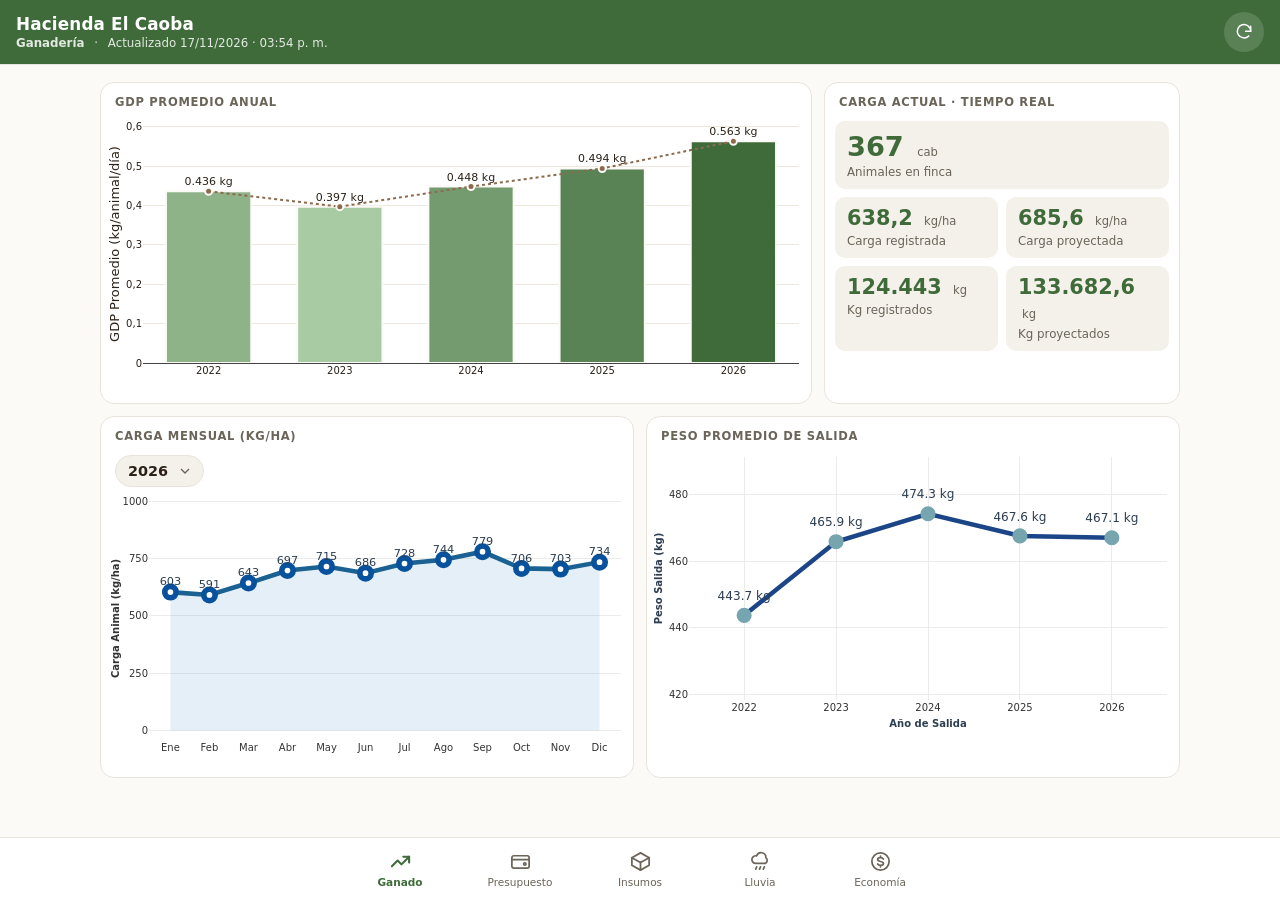
==== commit e7399c57: "App móvil actualizada 2026-11-17 15:54" ====
--- a/movil/index.html
+++ b/movil/index.html
@@ -38,7 +38,7 @@
     <div class="sub">
       <span id="titulo-tab">Ganadería</span>
       <span class="punto">·</span>
-      Actualizado 14/11/2026 · 11:47 a. m.
+      Actualizado 17/11/2026 · 03:54 p. m.
     </div>
   </div>
   <button type="button" id="btn-recargar" class="recargar" aria-label="Recargar"><svg viewBox="0 0 24 24" aria-hidden="true"><path d="M20 11a8 8 0 1 0-2.3 5.7"/><polyline points="20 5 20 11 14 11"/></svg></button>
@@ -52,35 +52,35 @@
           <div class="kpis">
             <div class="kpi ancho">
               <div class="kpi-v">
-                394
+                367
                 <span class="kpi-u">cab</span>
               </div>
               <div class="kpi-l">Animales en finca</div>
             </div>
             <div class="kpi">
               <div class="kpi-v">
-                698,6
+                638,2
                 <span class="kpi-u">kg/ha</span>
               </div>
               <div class="kpi-l">Carga registrada</div>
             </div>
             <div class="kpi">
               <div class="kpi-v">
-                749,9
+                685,6
                 <span class="kpi-u">kg/ha</span>
               </div>
               <div class="kpi-l">Carga proyectada</div>
             </div>
             <div class="kpi">
               <div class="kpi-v">
-                136.227
+                124.443
                 <span class="kpi-u">kg</span>
               </div>
               <div class="kpi-l">Kg registrados</div>
             </div>
             <div class="kpi">
               <div class="kpi-v">
-                146.240,2
+                133.682,6
                 <span class="kpi-u">kg</span>
               </div>
               <div class="kpi-l">Kg proyectados</div>
@@ -92,7 +92,7 @@
         <div class="card-h">GDP promedio anual</div>
         <div class="card-b">
           <div id="htmlwidget-a398d5fec4805146b8e8" style="width:100%;height:280px;" class="plotly html-widget"></div>
-          <script type="application/json" data-for="htmlwidget-a398d5fec4805146b8e8">{"x":{"visdat":{"63c2a2464a2":["function () ","plotlyVisDat"]},"cur_data":"63c2a2464a2","attrs":{"63c2a2464a2":{"x":{},"y":{},"marker":{"color":["#8EB389","#A9CBA4","#749B6F","#598354","#3F6B3A"],"line":{"color":"#FBFAF6","width":2}},"text":{},"textposition":"outside","hovertemplate":"<b>%{x}<\/b><br>GDP: %{text}<extra><\/extra>","alpha_stroke":1,"sizes":[10,100],"spans":[1,20],"type":"bar"},"63c2a2464a2.1":{"x":{},"y":{},"marker":{"color":"#8C6A4E","line":{"color":"#FBFAF6","width":2},"size":7},"text":{},"textposition":"outside","hovertemplate":"<b>%{x}<\/b><br>GDP: %{text}<extra><\/extra>","alpha_stroke":1,"sizes":[10,100],"spans":[1,20],"type":"scatter","mode":"lines+markers","line":{"color":"#8C6A4E","width":2,"dash":"dot"},"showlegend":false,"hoverinfo":"skip","inherit":true}},"layout":{"margin":{"l":6,"r":6,"t":8,"b":6,"pad":0},"showlegend":false,"bargap":0.34999999999999998,"xaxis":{"domain":[0,1],"automargin":true,"title":"","type":"category","categoryorder":"array","categoryarray":["2022","2023","2024","2025","2026"],"fixedrange":true,"tickfont":{"size":10}},"yaxis":{"domain":[0,1],"automargin":true,"title":"GDP Promedio (kg/animal/día)","rangemode":"tozero","gridcolor":"#eee8dc","fixedrange":true,"tickfont":{"size":10}},"hovermode":"closest","autosize":true,"paper_bgcolor":"rgba(0,0,0,0)","plot_bgcolor":"rgba(0,0,0,0)","dragmode":false,"font":{"family":"system-ui, -apple-system, Segoe UI, Roboto, sans-serif","size":11,"color":"#2B2118"},"legend":{"orientation":"h","x":0,"xanchor":"left","y":1.02,"yanchor":"bottom","font":{"size":10},"bgcolor":"rgba(0,0,0,0)"},"hoverlabel":{"font":{"size":12}}},"source":"A","config":{"modeBarButtonsToAdd":["hoverclosest","hovercompare"],"showSendToCloud":false,"responsive":true,"locale":"es","displayModeBar":false,"scrollZoom":false,"doubleClick":false},"data":[{"x":["2022","2023","2024","2025","2026"],"y":[0.436,0.39700000000000002,0.44800000000000001,0.49399999999999999,0.56200000000000006],"marker":{"color":["#8EB389","#A9CBA4","#749B6F","#598354","#3F6B3A"],"line":{"color":"#FBFAF6","width":2}},"text":["0.436 kg","0.397 kg","0.448 kg","0.494 kg","0.562 kg"],"textposition":["outside","outside","outside","outside","outside"],"hovertemplate":["<b>%{x}<\/b><br>GDP: %{text}<extra><\/extra>","<b>%{x}<\/b><br>GDP: %{text}<extra><\/extra>","<b>%{x}<\/b><br>GDP: %{text}<extra><\/extra>","<b>%{x}<\/b><br>GDP: %{text}<extra><\/extra>","<b>%{x}<\/b><br>GDP: %{text}<extra><\/extra>"],"type":"bar","error_y":{"color":"rgba(31,119,180,1)"},"error_x":{"color":"rgba(31,119,180,1)"},"xaxis":"x","yaxis":"y","frame":null},{"x":["2022","2023","2024","2025","2026"],"y":[0.436,0.39700000000000002,0.44800000000000001,0.49399999999999999,0.56200000000000006],"marker":{"color":"#8C6A4E","line":{"color":"#FBFAF6","width":2},"size":7},"text":["0.436 kg","0.397 kg","0.448 kg","0.494 kg","0.562 kg"],"textposition":["outside","outside","outside","outside","outside"],"hovertemplate":["<b>%{x}<\/b><br>GDP: %{text}<extra><\/extra>","<b>%{x}<\/b><br>GDP: %{text}<extra><\/extra>","<b>%{x}<\/b><br>GDP: %{text}<extra><\/extra>","<b>%{x}<\/b><br>GDP: %{text}<extra><\/extra>","<b>%{x}<\/b><br>GDP: %{text}<extra><\/extra>"],"type":"scatter","mode":"lines+markers","line":{"color":"#8C6A4E","width":2,"dash":"dot"},"showlegend":false,"hoverinfo":["skip","skip","skip","skip","skip"],"error_y":{"color":"rgba(255,127,14,1)"},"error_x":{"color":"rgba(255,127,14,1)"},"xaxis":"x","yaxis":"y","frame":null}],"highlight":{"on":"plotly_click","persistent":false,"dynamic":false,"selectize":false,"opacityDim":0.20000000000000001,"selected":{"opacity":1},"debounce":0},"shinyEvents":["plotly_hover","plotly_click","plotly_selected","plotly_relayout","plotly_brushed","plotly_brushing","plotly_clickannotation","plotly_doubleclick","plotly_deselect","plotly_afterplot","plotly_sunburstclick"],"base_url":"https://plot.ly"},"evals":[],"jsHooks":[]}</script>
+          <script type="application/json" data-for="htmlwidget-a398d5fec4805146b8e8">{"x":{"visdat":{"30384526321f":["function () ","plotlyVisDat"]},"cur_data":"30384526321f","attrs":{"30384526321f":{"x":{},"y":{},"marker":{"color":["#8EB389","#A9CBA4","#749B6F","#598354","#3F6B3A"],"line":{"color":"#FBFAF6","width":2}},"text":{},"textposition":"outside","hovertemplate":"<b>%{x}<\/b><br>GDP: %{text}<extra><\/extra>","alpha_stroke":1,"sizes":[10,100],"spans":[1,20],"type":"bar"},"30384526321f.1":{"x":{},"y":{},"marker":{"color":"#8C6A4E","line":{"color":"#FBFAF6","width":2},"size":7},"text":{},"textposition":"outside","hovertemplate":"<b>%{x}<\/b><br>GDP: %{text}<extra><\/extra>","alpha_stroke":1,"sizes":[10,100],"spans":[1,20],"type":"scatter","mode":"lines+markers","line":{"color":"#8C6A4E","width":2,"dash":"dot"},"showlegend":false,"hoverinfo":"skip","inherit":true}},"layout":{"margin":{"l":6,"r":6,"t":8,"b":6,"pad":0},"showlegend":false,"bargap":0.34999999999999998,"xaxis":{"domain":[0,1],"automargin":true,"title":"","type":"category","categoryorder":"array","categoryarray":["2022","2023","2024","2025","2026"],"fixedrange":true,"tickfont":{"size":10}},"yaxis":{"domain":[0,1],"automargin":true,"title":"GDP Promedio (kg/animal/día)","rangemode":"tozero","gridcolor":"#eee8dc","fixedrange":true,"tickfont":{"size":10}},"hovermode":"closest","autosize":true,"paper_bgcolor":"rgba(0,0,0,0)","plot_bgcolor":"rgba(0,0,0,0)","dragmode":false,"font":{"family":"system-ui, -apple-system, Segoe UI, Roboto, sans-serif","size":11,"color":"#2B2118"},"legend":{"orientation":"h","x":0,"xanchor":"left","y":1.02,"yanchor":"bottom","font":{"size":10},"bgcolor":"rgba(0,0,0,0)"},"hoverlabel":{"font":{"size":12}}},"source":"A","config":{"modeBarButtonsToAdd":["hoverclosest","hovercompare"],"showSendToCloud":false,"responsive":true,"locale":"es","displayModeBar":false,"scrollZoom":false,"doubleClick":false},"data":[{"x":["2022","2023","2024","2025","2026"],"y":[0.436,0.39700000000000002,0.44800000000000001,0.49399999999999999,0.56299999999999994],"marker":{"color":["#8EB389","#A9CBA4","#749B6F","#598354","#3F6B3A"],"line":{"color":"#FBFAF6","width":2}},"text":["0.436 kg","0.397 kg","0.448 kg","0.494 kg","0.563 kg"],"textposition":["outside","outside","outside","outside","outside"],"hovertemplate":["<b>%{x}<\/b><br>GDP: %{text}<extra><\/extra>","<b>%{x}<\/b><br>GDP: %{text}<extra><\/extra>","<b>%{x}<\/b><br>GDP: %{text}<extra><\/extra>","<b>%{x}<\/b><br>GDP: %{text}<extra><\/extra>","<b>%{x}<\/b><br>GDP: %{text}<extra><\/extra>"],"type":"bar","error_y":{"color":"rgba(31,119,180,1)"},"error_x":{"color":"rgba(31,119,180,1)"},"xaxis":"x","yaxis":"y","frame":null},{"x":["2022","2023","2024","2025","2026"],"y":[0.436,0.39700000000000002,0.44800000000000001,0.49399999999999999,0.56299999999999994],"marker":{"color":"#8C6A4E","line":{"color":"#FBFAF6","width":2},"size":7},"text":["0.436 kg","0.397 kg","0.448 kg","0.494 kg","0.563 kg"],"textposition":["outside","outside","outside","outside","outside"],"hovertemplate":["<b>%{x}<\/b><br>GDP: %{text}<extra><\/extra>","<b>%{x}<\/b><br>GDP: %{text}<extra><\/extra>","<b>%{x}<\/b><br>GDP: %{text}<extra><\/extra>","<b>%{x}<\/b><br>GDP: %{text}<extra><\/extra>","<b>%{x}<\/b><br>GDP: %{text}<extra><\/extra>"],"type":"scatter","mode":"lines+markers","line":{"color":"#8C6A4E","width":2,"dash":"dot"},"showlegend":false,"hoverinfo":["skip","skip","skip","skip","skip"],"error_y":{"color":"rgba(255,127,14,1)"},"error_x":{"color":"rgba(255,127,14,1)"},"xaxis":"x","yaxis":"y","frame":null}],"highlight":{"on":"plotly_click","persistent":false,"dynamic":false,"selectize":false,"opacityDim":0.20000000000000001,"selected":{"opacity":1},"debounce":0},"shinyEvents":["plotly_hover","plotly_click","plotly_selected","plotly_relayout","plotly_brushed","plotly_brushing","plotly_clickannotation","plotly_doubleclick","plotly_deselect","plotly_afterplot","plotly_sunburstclick"],"base_url":"https://plot.ly"},"evals":[],"jsHooks":[]}</script>
         </div>
       </div>
     </div>
@@ -110,23 +110,23 @@
             </select>
             <div class="anio-panel" data-anio="2022" hidden>
               <div id="htmlwidget-6ce4cb47ebc7bf6edc62" style="width:100%;height:280px;" class="plotly html-widget"></div>
-              <script type="application/json" data-for="htmlwidget-6ce4cb47ebc7bf6edc62">{"x":{"data":[{"x":[1,2,3,4,5,6,7,8,9,10,11,12,12,12,11,10,9,8,7,6,5,4,3,2,1,1],"y":[0,0,0,0,0,0,0,0,0,0,0,0,0,377.69999999999999,428.89999999999998,422.30000000000001,422.80000000000001,459.39999999999998,444.19999999999999,517.20000000000005,539.70000000000005,456.19999999999999,387.10000000000002,371.30000000000001,356.5,0],"text":["as.numeric(mes_nombre):  1<br />kg_por_ha: 356.5","as.numeric(mes_nombre):  2<br />kg_por_ha: 371.3","as.numeric(mes_nombre):  3<br />kg_por_ha: 387.1","as.numeric(mes_nombre):  4<br />kg_por_ha: 456.2","as.numeric(mes_nombre):  5<br />kg_por_ha: 539.7","as.numeric(mes_nombre):  6<br />kg_por_ha: 517.2","as.numeric(mes_nombre):  7<br />kg_por_ha: 444.2","as.numeric(mes_nombre):  8<br />kg_por_ha: 459.4","as.numeric(mes_nombre):  9<br />kg_por_ha: 422.8","as.numeric(mes_nombre): 10<br />kg_por_ha: 422.3","as.numeric(mes_nombre): 11<br />kg_por_ha: 428.9","as.numeric(mes_nombre): 12<br />kg_por_ha: 377.7","as.numeric(mes_nombre): 12<br />kg_por_ha: 377.7","as.numeric(mes_nombre): 12<br />kg_por_ha: 377.7","as.numeric(mes_nombre): 11<br />kg_por_ha: 428.9","as.numeric(mes_nombre): 10<br />kg_por_ha: 422.3","as.numeric(mes_nombre):  9<br />kg_por_ha: 422.8","as.numeric(mes_nombre):  8<br />kg_por_ha: 459.4","as.numeric(mes_nombre):  7<br />kg_por_ha: 444.2","as.numeric(mes_nombre):  6<br />kg_por_ha: 517.2","as.numeric(mes_nombre):  5<br />kg_por_ha: 539.7","as.numeric(mes_nombre):  4<br />kg_por_ha: 456.2","as.numeric(mes_nombre):  3<br />kg_por_ha: 387.1","as.numeric(mes_nombre):  2<br />kg_por_ha: 371.3","as.numeric(mes_nombre):  1<br />kg_por_ha: 356.5","as.numeric(mes_nombre):  1<br />kg_por_ha: 356.5"],"type":"scatter","mode":"lines","line":{"width":1.8897637795275593,"color":"transparent","dash":"solid"},"fill":"toself","fillcolor":"rgba(44,127,184,0.12)","hoveron":"points","showlegend":false,"xaxis":"x","yaxis":"y","hoverinfo":"text","frame":null},{"x":[1,2,3,4,5,6,7,8,9,10,11,12],"y":[356.5,371.30000000000001,387.10000000000002,456.19999999999999,539.70000000000005,517.20000000000005,444.19999999999999,459.39999999999998,422.80000000000001,422.30000000000001,428.89999999999998,377.69999999999999],"text":["as.numeric(mes_nombre):  1<br />kg_por_ha: 356.5","as.numeric(mes_nombre):  2<br />kg_por_ha: 371.3","as.numeric(mes_nombre):  3<br />kg_por_ha: 387.1","as.numeric(mes_nombre):  4<br />kg_por_ha: 456.2","as.numeric(mes_nombre):  5<br />kg_por_ha: 539.7","as.numeric(mes_nombre):  6<br />kg_por_ha: 517.2","as.numeric(mes_nombre):  7<br />kg_por_ha: 444.2","as.numeric(mes_nombre):  8<br />kg_por_ha: 459.4","as.numeric(mes_nombre):  9<br />kg_por_ha: 422.8","as.numeric(mes_nombre): 10<br />kg_por_ha: 422.3","as.numeric(mes_nombre): 11<br />kg_por_ha: 428.9","as.numeric(mes_nombre): 12<br />kg_por_ha: 377.7"],"type":"scatter","mode":"lines+markers","line":{"width":4.5354330708661417,"color":"rgba(27,97,145,1)","dash":"solid"},"hoveron":"points","showlegend":false,"xaxis":"x","yaxis":"y","hoverinfo":"text","marker":{"autocolorscale":false,"color":"rgba(255,255,255,1)","opacity":1,"size":11.338582677165356,"symbol":"circle","line":{"width":5.6692913385826778,"color":"rgba(8,81,156,1)"}},"frame":null},{"x":[1,2,3,4,5,6,7,8,9,10,11,12],"y":[396.80400000000003,411.60400000000004,427.40400000000005,496.50400000000002,580.00400000000002,557.50400000000002,484.50400000000002,499.70400000000001,463.10400000000004,462.60400000000004,469.20400000000001,418.00400000000002],"text":["356","371","387","456","540","517","444","459","423","422","429","378"],"hovertext":["as.numeric(mes_nombre):  1<br />kg_por_ha: 356.5<br />sprintf(\"%.0f\", kg_por_ha): 356","as.numeric(mes_nombre):  2<br />kg_por_ha: 371.3<br />sprintf(\"%.0f\", kg_por_ha): 371","as.numeric(mes_nombre):  3<br />kg_por_ha: 387.1<br />sprintf(\"%.0f\", kg_por_ha): 387","as.numeric(mes_nombre):  4<br />kg_por_ha: 456.2<br />sprintf(\"%.0f\", kg_por_ha): 456","as.numeric(mes_nombre):  5<br />kg_por_ha: 539.7<br />sprintf(\"%.0f\", kg_por_ha): 540","as.numeric(mes_nombre):  6<br />kg_por_ha: 517.2<br />sprintf(\"%.0f\", kg_por_ha): 517","as.numeric(mes_nombre):  7<br />kg_por_ha: 444.2<br />sprintf(\"%.0f\", kg_por_ha): 444","as.numeric(mes_nombre):  8<br />kg_por_ha: 459.4<br />sprintf(\"%.0f\", kg_por_ha): 459","as.numeric(mes_nombre):  9<br />kg_por_ha: 422.8<br />sprintf(\"%.0f\", kg_por_ha): 423","as.numeric(mes_nombre): 10<br />kg_por_ha: 422.3<br />sprintf(\"%.0f\", kg_por_ha): 422","as.numeric(mes_nombre): 11<br />kg_por_ha: 428.9<br />sprintf(\"%.0f\", kg_por_ha): 429","as.numeric(mes_nombre): 12<br />kg_por_ha: 377.7<br />sprintf(\"%.0f\", kg_por_ha): 378"],"textfont":{"size":11.338582677165356,"color":"rgba(44,62,80,1)"},"type":"scatter","mode":"text","hoveron":"points","showlegend":false,"xaxis":"x","yaxis":"y","hoverinfo":"text","frame":null}],"layout":{"margin":{"l":6,"r":6,"t":8,"b":6,"pad":0},"paper_bgcolor":"rgba(0,0,0,0)","font":{"color":"#2B2118","family":"system-ui, -apple-system, Segoe UI, Roboto, sans-serif","size":11},"xaxis":{"domain":[0,1],"automargin":true,"type":"linear","autorange":false,"range":[0.44999999999999996,12.550000000000001],"tickmode":"array","ticktext":["Ene","Feb","Mar","Abr","May","Jun","Jul","Ago","Sep","Oct","Nov","Dic"],"tickvals":[1,2,3,4,5,6,7.0000000000000009,8,9,10,11,12],"categoryorder":"array","categoryarray":["Ene","Feb","Mar","Abr","May","Jun","Jul","Ago","Sep","Oct","Nov","Dic"],"nticks":null,"ticks":"","tickcolor":null,"ticklen":3.6529680365296811,"tickwidth":0,"showticklabels":true,"tickfont":{"color":"rgba(51,51,51,1)","family":"","size":10},"tickangle":-0,"showline":false,"linecolor":null,"linewidth":0,"showgrid":false,"gridcolor":null,"gridwidth":0,"zeroline":false,"anchor":"y","title":{"text":"","font":{"color":"rgba(0,0,0,1)","family":"","size":10}},"hoverformat":".2f","fixedrange":true},"yaxis":{"domain":[0,1],"automargin":true,"type":"linear","autorange":false,"range":[-29.000200000000003,719.20496000000003],"tickmode":"array","ticktext":["0","200","400","600"],"tickvals":[0,200,399.99999999999994,600],"categoryorder":"array","categoryarray":["0","200","400","600"],"nticks":null,"ticks":"","tickcolor":null,"ticklen":3.6529680365296811,"tickwidth":0,"showticklabels":true,"tickfont":{"color":"rgba(51,51,51,1)","family":"","size":10},"tickangle":-0,"showline":false,"linecolor":null,"linewidth":0,"showgrid":true,"gridcolor":"rgba(235,235,235,1)","gridwidth":0.66417600664176002,"zeroline":false,"anchor":"x","title":{"text":"<b> Carga Animal (kg/ha) <\/b>","font":{"color":"rgba(51,51,51,1)","family":"","size":10}},"hoverformat":".2f","fixedrange":true},"shapes":[],"showlegend":false,"legend":{"bgcolor":"rgba(0,0,0,0)","bordercolor":null,"borderwidth":0,"font":{"color":"rgba(0,0,0,1)","family":"","size":10},"orientation":"h","x":0,"xanchor":"left","y":1.02,"yanchor":"bottom"},"hovermode":"closest","barmode":"relative","autosize":true,"plot_bgcolor":"rgba(0,0,0,0)","dragmode":false,"hoverlabel":{"font":{"size":12}}},"config":{"doubleClick":false,"modeBarButtonsToAdd":["hoverclosest","hovercompare"],"showSendToCloud":false,"locale":"es","displayModeBar":false,"responsive":true,"scrollZoom":false},"source":"A","attrs":{"63c3c5017ea":{"x":{},"y":{},"type":"scatter"},"63c36695a72":{"x":{},"y":{}},"63c75773dfd":{"x":{},"y":{}},"63c4ae1173f":{"x":{},"y":{},"label":{}}},"cur_data":"63c3c5017ea","visdat":{"63c3c5017ea":["function (y) ","x"],"63c36695a72":["function (y) ","x"],"63c75773dfd":["function (y) ","x"],"63c4ae1173f":["function (y) ","x"]},"highlight":{"on":"plotly_click","persistent":false,"dynamic":false,"selectize":false,"opacityDim":0.20000000000000001,"selected":{"opacity":1},"debounce":0},"shinyEvents":["plotly_hover","plotly_click","plotly_selected","plotly_relayout","plotly_brushed","plotly_brushing","plotly_clickannotation","plotly_doubleclick","plotly_deselect","plotly_afterplot","plotly_sunburstclick"],"base_url":"https://plot.ly"},"evals":[],"jsHooks":[]}</script>
+              <script type="application/json" data-for="htmlwidget-6ce4cb47ebc7bf6edc62">{"x":{"data":[{"x":[1,2,3,4,5,6,7,8,9,10,11,12,12,12,11,10,9,8,7,6,5,4,3,2,1,1],"y":[0,0,0,0,0,0,0,0,0,0,0,0,0,377.80000000000001,429.10000000000002,422.5,423,459.60000000000002,444.39999999999998,517.39999999999998,539.89999999999998,456.39999999999998,387.30000000000001,371.5,356.69999999999999,0],"text":["as.numeric(mes_nombre):  1<br />kg_por_ha: 356.7","as.numeric(mes_nombre):  2<br />kg_por_ha: 371.5","as.numeric(mes_nombre):  3<br />kg_por_ha: 387.3","as.numeric(mes_nombre):  4<br />kg_por_ha: 456.4","as.numeric(mes_nombre):  5<br />kg_por_ha: 539.9","as.numeric(mes_nombre):  6<br />kg_por_ha: 517.4","as.numeric(mes_nombre):  7<br />kg_por_ha: 444.4","as.numeric(mes_nombre):  8<br />kg_por_ha: 459.6","as.numeric(mes_nombre):  9<br />kg_por_ha: 423.0","as.numeric(mes_nombre): 10<br />kg_por_ha: 422.5","as.numeric(mes_nombre): 11<br />kg_por_ha: 429.1","as.numeric(mes_nombre): 12<br />kg_por_ha: 377.8","as.numeric(mes_nombre): 12<br />kg_por_ha: 377.8","as.numeric(mes_nombre): 12<br />kg_por_ha: 377.8","as.numeric(mes_nombre): 11<br />kg_por_ha: 429.1","as.numeric(mes_nombre): 10<br />kg_por_ha: 422.5","as.numeric(mes_nombre):  9<br />kg_por_ha: 423.0","as.numeric(mes_nombre):  8<br />kg_por_ha: 459.6","as.numeric(mes_nombre):  7<br />kg_por_ha: 444.4","as.numeric(mes_nombre):  6<br />kg_por_ha: 517.4","as.numeric(mes_nombre):  5<br />kg_por_ha: 539.9","as.numeric(mes_nombre):  4<br />kg_por_ha: 456.4","as.numeric(mes_nombre):  3<br />kg_por_ha: 387.3","as.numeric(mes_nombre):  2<br />kg_por_ha: 371.5","as.numeric(mes_nombre):  1<br />kg_por_ha: 356.7","as.numeric(mes_nombre):  1<br />kg_por_ha: 356.7"],"type":"scatter","mode":"lines","line":{"width":1.8897637795275593,"color":"transparent","dash":"solid"},"fill":"toself","fillcolor":"rgba(44,127,184,0.12)","hoveron":"points","showlegend":false,"xaxis":"x","yaxis":"y","hoverinfo":"text","frame":null},{"x":[1,2,3,4,5,6,7,8,9,10,11,12],"y":[356.69999999999999,371.5,387.30000000000001,456.39999999999998,539.89999999999998,517.39999999999998,444.39999999999998,459.60000000000002,423,422.5,429.10000000000002,377.80000000000001],"text":["as.numeric(mes_nombre):  1<br />kg_por_ha: 356.7","as.numeric(mes_nombre):  2<br />kg_por_ha: 371.5","as.numeric(mes_nombre):  3<br />kg_por_ha: 387.3","as.numeric(mes_nombre):  4<br />kg_por_ha: 456.4","as.numeric(mes_nombre):  5<br />kg_por_ha: 539.9","as.numeric(mes_nombre):  6<br />kg_por_ha: 517.4","as.numeric(mes_nombre):  7<br />kg_por_ha: 444.4","as.numeric(mes_nombre):  8<br />kg_por_ha: 459.6","as.numeric(mes_nombre):  9<br />kg_por_ha: 423.0","as.numeric(mes_nombre): 10<br />kg_por_ha: 422.5","as.numeric(mes_nombre): 11<br />kg_por_ha: 429.1","as.numeric(mes_nombre): 12<br />kg_por_ha: 377.8"],"type":"scatter","mode":"lines+markers","line":{"width":4.5354330708661417,"color":"rgba(27,97,145,1)","dash":"solid"},"hoveron":"points","showlegend":false,"xaxis":"x","yaxis":"y","hoverinfo":"text","marker":{"autocolorscale":false,"color":"rgba(255,255,255,1)","opacity":1,"size":11.338582677165356,"symbol":"circle","line":{"width":5.6692913385826778,"color":"rgba(8,81,156,1)"}},"frame":null},{"x":[1,2,3,4,5,6,7,8,9,10,11,12],"y":[397.00399999999996,411.80399999999997,427.60399999999998,496.70399999999995,580.20399999999995,557.70399999999995,484.70399999999995,499.904,463.30399999999997,462.80399999999997,469.404,418.10399999999998],"text":["357","372","387","456","540","517","444","460","423","422","429","378"],"hovertext":["as.numeric(mes_nombre):  1<br />kg_por_ha: 356.7<br />sprintf(\"%.0f\", kg_por_ha): 357","as.numeric(mes_nombre):  2<br />kg_por_ha: 371.5<br />sprintf(\"%.0f\", kg_por_ha): 372","as.numeric(mes_nombre):  3<br />kg_por_ha: 387.3<br />sprintf(\"%.0f\", kg_por_ha): 387","as.numeric(mes_nombre):  4<br />kg_por_ha: 456.4<br />sprintf(\"%.0f\", kg_por_ha): 456","as.numeric(mes_nombre):  5<br />kg_por_ha: 539.9<br />sprintf(\"%.0f\", kg_por_ha): 540","as.numeric(mes_nombre):  6<br />kg_por_ha: 517.4<br />sprintf(\"%.0f\", kg_por_ha): 517","as.numeric(mes_nombre):  7<br />kg_por_ha: 444.4<br />sprintf(\"%.0f\", kg_por_ha): 444","as.numeric(mes_nombre):  8<br />kg_por_ha: 459.6<br />sprintf(\"%.0f\", kg_por_ha): 460","as.numeric(mes_nombre):  9<br />kg_por_ha: 423.0<br />sprintf(\"%.0f\", kg_por_ha): 423","as.numeric(mes_nombre): 10<br />kg_por_ha: 422.5<br />sprintf(\"%.0f\", kg_por_ha): 422","as.numeric(mes_nombre): 11<br />kg_por_ha: 429.1<br />sprintf(\"%.0f\", kg_por_ha): 429","as.numeric(mes_nombre): 12<br />kg_por_ha: 377.8<br />sprintf(\"%.0f\", kg_por_ha): 378"],"textfont":{"size":11.338582677165356,"color":"rgba(44,62,80,1)"},"type":"scatter","mode":"text","hoveron":"points","showlegend":false,"xaxis":"x","yaxis":"y","hoverinfo":"text","frame":null}],"layout":{"margin":{"l":6,"r":6,"t":8,"b":6,"pad":0},"paper_bgcolor":"rgba(0,0,0,0)","font":{"color":"#2B2118","family":"system-ui, -apple-system, Segoe UI, Roboto, sans-serif","size":11},"xaxis":{"domain":[0,1],"automargin":true,"type":"linear","autorange":false,"range":[0.44999999999999996,12.550000000000001],"tickmode":"array","ticktext":["Ene","Feb","Mar","Abr","May","Jun","Jul","Ago","Sep","Oct","Nov","Dic"],"tickvals":[1,2,3,4,5,6,7.0000000000000009,8,9,10,11,12],"categoryorder":"array","categoryarray":["Ene","Feb","Mar","Abr","May","Jun","Jul","Ago","Sep","Oct","Nov","Dic"],"nticks":null,"ticks":"","tickcolor":null,"ticklen":3.6529680365296811,"tickwidth":0,"showticklabels":true,"tickfont":{"color":"rgba(51,51,51,1)","family":"","size":10},"tickangle":-0,"showline":false,"linecolor":null,"linewidth":0,"showgrid":false,"gridcolor":null,"gridwidth":0,"zeroline":false,"anchor":"y","title":{"text":"","font":{"color":"rgba(0,0,0,1)","family":"","size":10}},"hoverformat":".2f","fixedrange":true},"yaxis":{"domain":[0,1],"automargin":true,"type":"linear","autorange":false,"range":[-29.010199999999998,719.45295999999996],"tickmode":"array","ticktext":["0","200","400","600"],"tickvals":[-3.5527136788005009e-15,200,400,600],"categoryorder":"array","categoryarray":["0","200","400","600"],"nticks":null,"ticks":"","tickcolor":null,"ticklen":3.6529680365296811,"tickwidth":0,"showticklabels":true,"tickfont":{"color":"rgba(51,51,51,1)","family":"","size":10},"tickangle":-0,"showline":false,"linecolor":null,"linewidth":0,"showgrid":true,"gridcolor":"rgba(235,235,235,1)","gridwidth":0.66417600664176002,"zeroline":false,"anchor":"x","title":{"text":"<b> Carga Animal (kg/ha) <\/b>","font":{"color":"rgba(51,51,51,1)","family":"","size":10}},"hoverformat":".2f","fixedrange":true},"shapes":[],"showlegend":false,"legend":{"bgcolor":"rgba(0,0,0,0)","bordercolor":null,"borderwidth":0,"font":{"color":"rgba(0,0,0,1)","family":"","size":10},"orientation":"h","x":0,"xanchor":"left","y":1.02,"yanchor":"bottom"},"hovermode":"closest","barmode":"relative","autosize":true,"plot_bgcolor":"rgba(0,0,0,0)","dragmode":false,"hoverlabel":{"font":{"size":12}}},"config":{"doubleClick":false,"modeBarButtonsToAdd":["hoverclosest","hovercompare"],"showSendToCloud":false,"locale":"es","displayModeBar":false,"responsive":true,"scrollZoom":false},"source":"A","attrs":{"303871dc45a8":{"x":{},"y":{},"type":"scatter"},"30384a0b30ff":{"x":{},"y":{}},"303857a7af5":{"x":{},"y":{}},"303854f31e1b":{"x":{},"y":{},"label":{}}},"cur_data":"303871dc45a8","visdat":{"303871dc45a8":["function (y) ","x"],"30384a0b30ff":["function (y) ","x"],"303857a7af5":["function (y) ","x"],"303854f31e1b":["function (y) ","x"]},"highlight":{"on":"plotly_click","persistent":false,"dynamic":false,"selectize":false,"opacityDim":0.20000000000000001,"selected":{"opacity":1},"debounce":0},"shinyEvents":["plotly_hover","plotly_click","plotly_selected","plotly_relayout","plotly_brushed","plotly_brushing","plotly_clickannotation","plotly_doubleclick","plotly_deselect","plotly_afterplot","plotly_sunburstclick"],"base_url":"https://plot.ly"},"evals":[],"jsHooks":[]}</script>
             </div>
             <div class="anio-panel" data-anio="2023" hidden>
               <div id="htmlwidget-a67f8a77bf8d2c8dbdd1" style="width:100%;height:280px;" class="plotly html-widget"></div>
-              <script type="application/json" data-for="htmlwidget-a67f8a77bf8d2c8dbdd1">{"x":{"data":[{"x":[1,2,3,4,5,6,7,8,9,10,11,12,12,12,11,10,9,8,7,6,5,4,3,2,1,1],"y":[0,0,0,0,0,0,0,0,0,0,0,0,0,629.70000000000005,642,616.89999999999998,562.79999999999995,559,546.70000000000005,445.80000000000001,374.60000000000002,383.10000000000002,366.5,378.19999999999999,399.10000000000002,0],"text":["as.numeric(mes_nombre):  1<br />kg_por_ha: 399.1","as.numeric(mes_nombre):  2<br />kg_por_ha: 378.2","as.numeric(mes_nombre):  3<br />kg_por_ha: 366.5","as.numeric(mes_nombre):  4<br />kg_por_ha: 383.1","as.numeric(mes_nombre):  5<br />kg_por_ha: 374.6","as.numeric(mes_nombre):  6<br />kg_por_ha: 445.8","as.numeric(mes_nombre):  7<br />kg_por_ha: 546.7","as.numeric(mes_nombre):  8<br />kg_por_ha: 559.0","as.numeric(mes_nombre):  9<br />kg_por_ha: 562.8","as.numeric(mes_nombre): 10<br />kg_por_ha: 616.9","as.numeric(mes_nombre): 11<br />kg_por_ha: 642.0","as.numeric(mes_nombre): 12<br />kg_por_ha: 629.7","as.numeric(mes_nombre): 12<br />kg_por_ha: 629.7","as.numeric(mes_nombre): 12<br />kg_por_ha: 629.7","as.numeric(mes_nombre): 11<br />kg_por_ha: 642.0","as.numeric(mes_nombre): 10<br />kg_por_ha: 616.9","as.numeric(mes_nombre):  9<br />kg_por_ha: 562.8","as.numeric(mes_nombre):  8<br />kg_por_ha: 559.0","as.numeric(mes_nombre):  7<br />kg_por_ha: 546.7","as.numeric(mes_nombre):  6<br />kg_por_ha: 445.8","as.numeric(mes_nombre):  5<br />kg_por_ha: 374.6","as.numeric(mes_nombre):  4<br />kg_por_ha: 383.1","as.numeric(mes_nombre):  3<br />kg_por_ha: 366.5","as.numeric(mes_nombre):  2<br />kg_por_ha: 378.2","as.numeric(mes_nombre):  1<br />kg_por_ha: 399.1","as.numeric(mes_nombre):  1<br />kg_por_ha: 399.1"],"type":"scatter","mode":"lines","line":{"width":1.8897637795275593,"color":"transparent","dash":"solid"},"fill":"toself","fillcolor":"rgba(44,127,184,0.12)","hoveron":"points","showlegend":false,"xaxis":"x","yaxis":"y","hoverinfo":"text","frame":null},{"x":[1,2,3,4,5,6,7,8,9,10,11,12],"y":[399.10000000000002,378.19999999999999,366.5,383.10000000000002,374.60000000000002,445.80000000000001,546.70000000000005,559,562.79999999999995,616.89999999999998,642,629.70000000000005],"text":["as.numeric(mes_nombre):  1<br />kg_por_ha: 399.1","as.numeric(mes_nombre):  2<br />kg_por_ha: 378.2","as.numeric(mes_nombre):  3<br />kg_por_ha: 366.5","as.numeric(mes_nombre):  4<br />kg_por_ha: 383.1","as.numeric(mes_nombre):  5<br />kg_por_ha: 374.6","as.numeric(mes_nombre):  6<br />kg_por_ha: 445.8","as.numeric(mes_nombre):  7<br />kg_por_ha: 546.7","as.numeric(mes_nombre):  8<br />kg_por_ha: 559.0","as.numeric(mes_nombre):  9<br />kg_por_ha: 562.8","as.numeric(mes_nombre): 10<br />kg_por_ha: 616.9","as.numeric(mes_nombre): 11<br />kg_por_ha: 642.0","as.numeric(mes_nombre): 12<br />kg_por_ha: 629.7"],"type":"scatter","mode":"lines+markers","line":{"width":4.5354330708661417,"color":"rgba(27,97,145,1)","dash":"solid"},"hoveron":"points","showlegend":false,"xaxis":"x","yaxis":"y","hoverinfo":"text","marker":{"autocolorscale":false,"color":"rgba(255,255,255,1)","opacity":1,"size":11.338582677165356,"symbol":"circle","line":{"width":5.6692913385826778,"color":"rgba(8,81,156,1)"}},"frame":null},{"x":[1,2,3,4,5,6,7,8,9,10,11,12],"y":[459.71000000000004,438.81,427.11000000000001,443.71000000000004,435.21000000000004,506.41000000000003,607.31000000000006,619.61000000000001,623.40999999999997,677.50999999999999,702.61000000000001,690.31000000000006],"text":["399","378","366","383","375","446","547","559","563","617","642","630"],"hovertext":["as.numeric(mes_nombre):  1<br />kg_por_ha: 399.1<br />sprintf(\"%.0f\", kg_por_ha): 399","as.numeric(mes_nombre):  2<br />kg_por_ha: 378.2<br />sprintf(\"%.0f\", kg_por_ha): 378","as.numeric(mes_nombre):  3<br />kg_por_ha: 366.5<br />sprintf(\"%.0f\", kg_por_ha): 366","as.numeric(mes_nombre):  4<br />kg_por_ha: 383.1<br />sprintf(\"%.0f\", kg_por_ha): 383","as.numeric(mes_nombre):  5<br />kg_por_ha: 374.6<br />sprintf(\"%.0f\", kg_por_ha): 375","as.numeric(mes_nombre):  6<br />kg_por_ha: 445.8<br />sprintf(\"%.0f\", kg_por_ha): 446","as.numeric(mes_nombre):  7<br />kg_por_ha: 546.7<br />sprintf(\"%.0f\", kg_por_ha): 547","as.numeric(mes_nombre):  8<br />kg_por_ha: 559.0<br />sprintf(\"%.0f\", kg_por_ha): 559","as.numeric(mes_nombre):  9<br />kg_por_ha: 562.8<br />sprintf(\"%.0f\", kg_por_ha): 563","as.numeric(mes_nombre): 10<br />kg_por_ha: 616.9<br />sprintf(\"%.0f\", kg_por_ha): 617","as.numeric(mes_nombre): 11<br />kg_por_ha: 642.0<br />sprintf(\"%.0f\", kg_por_ha): 642","as.numeric(mes_nombre): 12<br />kg_por_ha: 629.7<br />sprintf(\"%.0f\", kg_por_ha): 630"],"textfont":{"size":11.338582677165356,"color":"rgba(44,62,80,1)"},"type":"scatter","mode":"text","hoveron":"points","showlegend":false,"xaxis":"x","yaxis":"y","hoverinfo":"text","frame":null}],"layout":{"margin":{"l":6,"r":6,"t":8,"b":6,"pad":0},"paper_bgcolor":"rgba(0,0,0,0)","font":{"color":"#2B2118","family":"system-ui, -apple-system, Segoe UI, Roboto, sans-serif","size":11},"xaxis":{"domain":[0,1],"automargin":true,"type":"linear","autorange":false,"range":[0.44999999999999996,12.550000000000001],"tickmode":"array","ticktext":["Ene","Feb","Mar","Abr","May","Jun","Jul","Ago","Sep","Oct","Nov","Dic"],"tickvals":[1,2,3,4,5,6,7.0000000000000009,8,9,10,11,12],"categoryorder":"array","categoryarray":["Ene","Feb","Mar","Abr","May","Jun","Jul","Ago","Sep","Oct","Nov","Dic"],"nticks":null,"ticks":"","tickcolor":null,"ticklen":3.6529680365296811,"tickwidth":0,"showticklabels":true,"tickfont":{"color":"rgba(51,51,51,1)","family":"","size":10},"tickangle":-0,"showline":false,"linecolor":null,"linewidth":0,"showgrid":false,"gridcolor":null,"gridwidth":0,"zeroline":false,"anchor":"y","title":{"text":"","font":{"color":"rgba(0,0,0,1)","family":"","size":10}},"hoverformat":".2f","fixedrange":true},"yaxis":{"domain":[0,1],"automargin":true,"type":"linear","autorange":false,"range":[-35.130500000000005,871.2364],"tickmode":"array","ticktext":["0","200","400","600","800"],"tickvals":[0,199.99999999999997,400,600,800],"categoryorder":"array","categoryarray":["0","200","400","600","800"],"nticks":null,"ticks":"","tickcolor":null,"ticklen":3.6529680365296811,"tickwidth":0,"showticklabels":true,"tickfont":{"color":"rgba(51,51,51,1)","family":"","size":10},"tickangle":-0,"showline":false,"linecolor":null,"linewidth":0,"showgrid":true,"gridcolor":"rgba(235,235,235,1)","gridwidth":0.66417600664176002,"zeroline":false,"anchor":"x","title":{"text":"<b> Carga Animal (kg/ha) <\/b>","font":{"color":"rgba(51,51,51,1)","family":"","size":10}},"hoverformat":".2f","fixedrange":true},"shapes":[],"showlegend":false,"legend":{"bgcolor":"rgba(0,0,0,0)","bordercolor":null,"borderwidth":0,"font":{"color":"rgba(0,0,0,1)","family":"","size":10},"orientation":"h","x":0,"xanchor":"left","y":1.02,"yanchor":"bottom"},"hovermode":"closest","barmode":"relative","autosize":true,"plot_bgcolor":"rgba(0,0,0,0)","dragmode":false,"hoverlabel":{"font":{"size":12}}},"config":{"doubleClick":false,"modeBarButtonsToAdd":["hoverclosest","hovercompare"],"showSendToCloud":false,"locale":"es","displayModeBar":false,"responsive":true,"scrollZoom":false},"source":"A","attrs":{"63c4a4f7fe9":{"x":{},"y":{},"type":"scatter"},"63ce9e4ee8":{"x":{},"y":{}},"63c17fa715f":{"x":{},"y":{}},"63c1010194c":{"x":{},"y":{},"label":{}}},"cur_data":"63c4a4f7fe9","visdat":{"63c4a4f7fe9":["function (y) ","x"],"63ce9e4ee8":["function (y) ","x"],"63c17fa715f":["function (y) ","x"],"63c1010194c":["function (y) ","x"]},"highlight":{"on":"plotly_click","persistent":false,"dynamic":false,"selectize":false,"opacityDim":0.20000000000000001,"selected":{"opacity":1},"debounce":0},"shinyEvents":["plotly_hover","plotly_click","plotly_selected","plotly_relayout","plotly_brushed","plotly_brushing","plotly_clickannotation","plotly_doubleclick","plotly_deselect","plotly_afterplot","plotly_sunburstclick"],"base_url":"https://plot.ly"},"evals":[],"jsHooks":[]}</script>
+              <script type="application/json" data-for="htmlwidget-a67f8a77bf8d2c8dbdd1">{"x":{"data":[{"x":[1,2,3,4,5,6,7,8,9,10,11,12,12,12,11,10,9,8,7,6,5,4,3,2,1,1],"y":[0,0,0,0,0,0,0,0,0,0,0,0,0,630.10000000000002,642.29999999999995,617.20000000000005,563.10000000000002,559.29999999999995,546.89999999999998,446,374.80000000000001,383.30000000000001,366.69999999999999,378.30000000000001,399.19999999999999,0],"text":["as.numeric(mes_nombre):  1<br />kg_por_ha: 399.2","as.numeric(mes_nombre):  2<br />kg_por_ha: 378.3","as.numeric(mes_nombre):  3<br />kg_por_ha: 366.7","as.numeric(mes_nombre):  4<br />kg_por_ha: 383.3","as.numeric(mes_nombre):  5<br />kg_por_ha: 374.8","as.numeric(mes_nombre):  6<br />kg_por_ha: 446.0","as.numeric(mes_nombre):  7<br />kg_por_ha: 546.9","as.numeric(mes_nombre):  8<br />kg_por_ha: 559.3","as.numeric(mes_nombre):  9<br />kg_por_ha: 563.1","as.numeric(mes_nombre): 10<br />kg_por_ha: 617.2","as.numeric(mes_nombre): 11<br />kg_por_ha: 642.3","as.numeric(mes_nombre): 12<br />kg_por_ha: 630.1","as.numeric(mes_nombre): 12<br />kg_por_ha: 630.1","as.numeric(mes_nombre): 12<br />kg_por_ha: 630.1","as.numeric(mes_nombre): 11<br />kg_por_ha: 642.3","as.numeric(mes_nombre): 10<br />kg_por_ha: 617.2","as.numeric(mes_nombre):  9<br />kg_por_ha: 563.1","as.numeric(mes_nombre):  8<br />kg_por_ha: 559.3","as.numeric(mes_nombre):  7<br />kg_por_ha: 546.9","as.numeric(mes_nombre):  6<br />kg_por_ha: 446.0","as.numeric(mes_nombre):  5<br />kg_por_ha: 374.8","as.numeric(mes_nombre):  4<br />kg_por_ha: 383.3","as.numeric(mes_nombre):  3<br />kg_por_ha: 366.7","as.numeric(mes_nombre):  2<br />kg_por_ha: 378.3","as.numeric(mes_nombre):  1<br />kg_por_ha: 399.2","as.numeric(mes_nombre):  1<br />kg_por_ha: 399.2"],"type":"scatter","mode":"lines","line":{"width":1.8897637795275593,"color":"transparent","dash":"solid"},"fill":"toself","fillcolor":"rgba(44,127,184,0.12)","hoveron":"points","showlegend":false,"xaxis":"x","yaxis":"y","hoverinfo":"text","frame":null},{"x":[1,2,3,4,5,6,7,8,9,10,11,12],"y":[399.19999999999999,378.30000000000001,366.69999999999999,383.30000000000001,374.80000000000001,446,546.89999999999998,559.29999999999995,563.10000000000002,617.20000000000005,642.29999999999995,630.10000000000002],"text":["as.numeric(mes_nombre):  1<br />kg_por_ha: 399.2","as.numeric(mes_nombre):  2<br />kg_por_ha: 378.3","as.numeric(mes_nombre):  3<br />kg_por_ha: 366.7","as.numeric(mes_nombre):  4<br />kg_por_ha: 383.3","as.numeric(mes_nombre):  5<br />kg_por_ha: 374.8","as.numeric(mes_nombre):  6<br />kg_por_ha: 446.0","as.numeric(mes_nombre):  7<br />kg_por_ha: 546.9","as.numeric(mes_nombre):  8<br />kg_por_ha: 559.3","as.numeric(mes_nombre):  9<br />kg_por_ha: 563.1","as.numeric(mes_nombre): 10<br />kg_por_ha: 617.2","as.numeric(mes_nombre): 11<br />kg_por_ha: 642.3","as.numeric(mes_nombre): 12<br />kg_por_ha: 630.1"],"type":"scatter","mode":"lines+markers","line":{"width":4.5354330708661417,"color":"rgba(27,97,145,1)","dash":"solid"},"hoveron":"points","showlegend":false,"xaxis":"x","yaxis":"y","hoverinfo":"text","marker":{"autocolorscale":false,"color":"rgba(255,255,255,1)","opacity":1,"size":11.338582677165356,"symbol":"circle","line":{"width":5.6692913385826778,"color":"rgba(8,81,156,1)"}},"frame":null},{"x":[1,2,3,4,5,6,7,8,9,10,11,12],"y":[459.83199999999999,438.93200000000002,427.33199999999999,443.93200000000002,435.43200000000002,506.63200000000001,607.53199999999993,619.9319999999999,623.73199999999997,677.83199999999999,702.9319999999999,690.73199999999997],"text":["399","378","367","383","375","446","547","559","563","617","642","630"],"hovertext":["as.numeric(mes_nombre):  1<br />kg_por_ha: 399.2<br />sprintf(\"%.0f\", kg_por_ha): 399","as.numeric(mes_nombre):  2<br />kg_por_ha: 378.3<br />sprintf(\"%.0f\", kg_por_ha): 378","as.numeric(mes_nombre):  3<br />kg_por_ha: 366.7<br />sprintf(\"%.0f\", kg_por_ha): 367","as.numeric(mes_nombre):  4<br />kg_por_ha: 383.3<br />sprintf(\"%.0f\", kg_por_ha): 383","as.numeric(mes_nombre):  5<br />kg_por_ha: 374.8<br />sprintf(\"%.0f\", kg_por_ha): 375","as.numeric(mes_nombre):  6<br />kg_por_ha: 446.0<br />sprintf(\"%.0f\", kg_por_ha): 446","as.numeric(mes_nombre):  7<br />kg_por_ha: 546.9<br />sprintf(\"%.0f\", kg_por_ha): 547","as.numeric(mes_nombre):  8<br />kg_por_ha: 559.3<br />sprintf(\"%.0f\", kg_por_ha): 559","as.numeric(mes_nombre):  9<br />kg_por_ha: 563.1<br />sprintf(\"%.0f\", kg_por_ha): 563","as.numeric(mes_nombre): 10<br />kg_por_ha: 617.2<br />sprintf(\"%.0f\", kg_por_ha): 617","as.numeric(mes_nombre): 11<br />kg_por_ha: 642.3<br />sprintf(\"%.0f\", kg_por_ha): 642","as.numeric(mes_nombre): 12<br />kg_por_ha: 630.1<br />sprintf(\"%.0f\", kg_por_ha): 630"],"textfont":{"size":11.338582677165356,"color":"rgba(44,62,80,1)"},"type":"scatter","mode":"text","hoveron":"points","showlegend":false,"xaxis":"x","yaxis":"y","hoverinfo":"text","frame":null}],"layout":{"margin":{"l":6,"r":6,"t":8,"b":6,"pad":0},"paper_bgcolor":"rgba(0,0,0,0)","font":{"color":"#2B2118","family":"system-ui, -apple-system, Segoe UI, Roboto, sans-serif","size":11},"xaxis":{"domain":[0,1],"automargin":true,"type":"linear","autorange":false,"range":[0.44999999999999996,12.550000000000001],"tickmode":"array","ticktext":["Ene","Feb","Mar","Abr","May","Jun","Jul","Ago","Sep","Oct","Nov","Dic"],"tickvals":[1,2,3,4,5,6,7.0000000000000009,8,9,10,11,12],"categoryorder":"array","categoryarray":["Ene","Feb","Mar","Abr","May","Jun","Jul","Ago","Sep","Oct","Nov","Dic"],"nticks":null,"ticks":"","tickcolor":null,"ticklen":3.6529680365296811,"tickwidth":0,"showticklabels":true,"tickfont":{"color":"rgba(51,51,51,1)","family":"","size":10},"tickangle":-0,"showline":false,"linecolor":null,"linewidth":0,"showgrid":false,"gridcolor":null,"gridwidth":0,"zeroline":false,"anchor":"y","title":{"text":"","font":{"color":"rgba(0,0,0,1)","family":"","size":10}},"hoverformat":".2f","fixedrange":true},"yaxis":{"domain":[0,1],"automargin":true,"type":"linear","autorange":false,"range":[-35.146599999999999,871.63567999999987],"tickmode":"array","ticktext":["0","200","400","600","800"],"tickvals":[0,199.99999999999997,400,600,800],"categoryorder":"array","categoryarray":["0","200","400","600","800"],"nticks":null,"ticks":"","tickcolor":null,"ticklen":3.6529680365296811,"tickwidth":0,"showticklabels":true,"tickfont":{"color":"rgba(51,51,51,1)","family":"","size":10},"tickangle":-0,"showline":false,"linecolor":null,"linewidth":0,"showgrid":true,"gridcolor":"rgba(235,235,235,1)","gridwidth":0.66417600664176002,"zeroline":false,"anchor":"x","title":{"text":"<b> Carga Animal (kg/ha) <\/b>","font":{"color":"rgba(51,51,51,1)","family":"","size":10}},"hoverformat":".2f","fixedrange":true},"shapes":[],"showlegend":false,"legend":{"bgcolor":"rgba(0,0,0,0)","bordercolor":null,"borderwidth":0,"font":{"color":"rgba(0,0,0,1)","family":"","size":10},"orientation":"h","x":0,"xanchor":"left","y":1.02,"yanchor":"bottom"},"hovermode":"closest","barmode":"relative","autosize":true,"plot_bgcolor":"rgba(0,0,0,0)","dragmode":false,"hoverlabel":{"font":{"size":12}}},"config":{"doubleClick":false,"modeBarButtonsToAdd":["hoverclosest","hovercompare"],"showSendToCloud":false,"locale":"es","displayModeBar":false,"responsive":true,"scrollZoom":false},"source":"A","attrs":{"303872953308":{"x":{},"y":{},"type":"scatter"},"3038396b2a03":{"x":{},"y":{}},"30387c234c77":{"x":{},"y":{}},"303830134d66":{"x":{},"y":{},"label":{}}},"cur_data":"303872953308","visdat":{"303872953308":["function (y) ","x"],"3038396b2a03":["function (y) ","x"],"30387c234c77":["function (y) ","x"],"303830134d66":["function (y) ","x"]},"highlight":{"on":"plotly_click","persistent":false,"dynamic":false,"selectize":false,"opacityDim":0.20000000000000001,"selected":{"opacity":1},"debounce":0},"shinyEvents":["plotly_hover","plotly_click","plotly_selected","plotly_relayout","plotly_brushed","plotly_brushing","plotly_clickannotation","plotly_doubleclick","plotly_deselect","plotly_afterplot","plotly_sunburstclick"],"base_url":"https://plot.ly"},"evals":[],"jsHooks":[]}</script>
             </div>
             <div class="anio-panel" data-anio="2024" hidden>
               <div id="htmlwidget-2681f122103b764500ab" style="width:100%;height:280px;" class="plotly html-widget"></div>
-              <script type="application/json" data-for="htmlwidget-2681f122103b764500ab">{"x":{"data":[{"x":[1,2,3,4,5,6,7,8,9,10,11,12,12,12,11,10,9,8,7,6,5,4,3,2,1,1],"y":[0,0,0,0,0,0,0,0,0,0,0,0,0,650.89999999999998,681.29999999999995,714.89999999999998,808.39999999999998,853.60000000000002,840.5,691.79999999999995,687.10000000000002,647.60000000000002,632.89999999999998,632.20000000000005,635.20000000000005,0],"text":["as.numeric(mes_nombre):  1<br />kg_por_ha: 635.2","as.numeric(mes_nombre):  2<br />kg_por_ha: 632.2","as.numeric(mes_nombre):  3<br />kg_por_ha: 632.9","as.numeric(mes_nombre):  4<br />kg_por_ha: 647.6","as.numeric(mes_nombre):  5<br />kg_por_ha: 687.1","as.numeric(mes_nombre):  6<br />kg_por_ha: 691.8","as.numeric(mes_nombre):  7<br />kg_por_ha: 840.5","as.numeric(mes_nombre):  8<br />kg_por_ha: 853.6","as.numeric(mes_nombre):  9<br />kg_por_ha: 808.4","as.numeric(mes_nombre): 10<br />kg_por_ha: 714.9","as.numeric(mes_nombre): 11<br />kg_por_ha: 681.3","as.numeric(mes_nombre): 12<br />kg_por_ha: 650.9","as.numeric(mes_nombre): 12<br />kg_por_ha: 650.9","as.numeric(mes_nombre): 12<br />kg_por_ha: 650.9","as.numeric(mes_nombre): 11<br />kg_por_ha: 681.3","as.numeric(mes_nombre): 10<br />kg_por_ha: 714.9","as.numeric(mes_nombre):  9<br />kg_por_ha: 808.4","as.numeric(mes_nombre):  8<br />kg_por_ha: 853.6","as.numeric(mes_nombre):  7<br />kg_por_ha: 840.5","as.numeric(mes_nombre):  6<br />kg_por_ha: 691.8","as.numeric(mes_nombre):  5<br />kg_por_ha: 687.1","as.numeric(mes_nombre):  4<br />kg_por_ha: 647.6","as.numeric(mes_nombre):  3<br />kg_por_ha: 632.9","as.numeric(mes_nombre):  2<br />kg_por_ha: 632.2","as.numeric(mes_nombre):  1<br />kg_por_ha: 635.2","as.numeric(mes_nombre):  1<br />kg_por_ha: 635.2"],"type":"scatter","mode":"lines","line":{"width":1.8897637795275593,"color":"transparent","dash":"solid"},"fill":"toself","fillcolor":"rgba(44,127,184,0.12)","hoveron":"points","showlegend":false,"xaxis":"x","yaxis":"y","hoverinfo":"text","frame":null},{"x":[1,2,3,4,5,6,7,8,9,10,11,12],"y":[635.20000000000005,632.20000000000005,632.89999999999998,647.60000000000002,687.10000000000002,691.79999999999995,840.5,853.60000000000002,808.39999999999998,714.89999999999998,681.29999999999995,650.89999999999998],"text":["as.numeric(mes_nombre):  1<br />kg_por_ha: 635.2","as.numeric(mes_nombre):  2<br />kg_por_ha: 632.2","as.numeric(mes_nombre):  3<br />kg_por_ha: 632.9","as.numeric(mes_nombre):  4<br />kg_por_ha: 647.6","as.numeric(mes_nombre):  5<br />kg_por_ha: 687.1","as.numeric(mes_nombre):  6<br />kg_por_ha: 691.8","as.numeric(mes_nombre):  7<br />kg_por_ha: 840.5","as.numeric(mes_nombre):  8<br />kg_por_ha: 853.6","as.numeric(mes_nombre):  9<br />kg_por_ha: 808.4","as.numeric(mes_nombre): 10<br />kg_por_ha: 714.9","as.numeric(mes_nombre): 11<br />kg_por_ha: 681.3","as.numeric(mes_nombre): 12<br />kg_por_ha: 650.9"],"type":"scatter","mode":"lines+markers","line":{"width":4.5354330708661417,"color":"rgba(27,97,145,1)","dash":"solid"},"hoveron":"points","showlegend":false,"xaxis":"x","yaxis":"y","hoverinfo":"text","marker":{"autocolorscale":false,"color":"rgba(255,255,255,1)","opacity":1,"size":11.338582677165356,"symbol":"circle","line":{"width":5.6692913385826778,"color":"rgba(8,81,156,1)"}},"frame":null},{"x":[1,2,3,4,5,6,7,8,9,10,11,12],"y":[683.90800000000002,680.90800000000002,681.60799999999995,696.30799999999999,735.80799999999999,740.50799999999992,889.20799999999997,902.30799999999999,857.10799999999995,763.60799999999995,730.00799999999992,699.60799999999995],"text":["635","632","633","648","687","692","840","854","808","715","681","651"],"hovertext":["as.numeric(mes_nombre):  1<br />kg_por_ha: 635.2<br />sprintf(\"%.0f\", kg_por_ha): 635","as.numeric(mes_nombre):  2<br />kg_por_ha: 632.2<br />sprintf(\"%.0f\", kg_por_ha): 632","as.numeric(mes_nombre):  3<br />kg_por_ha: 632.9<br />sprintf(\"%.0f\", kg_por_ha): 633","as.numeric(mes_nombre):  4<br />kg_por_ha: 647.6<br />sprintf(\"%.0f\", kg_por_ha): 648","as.numeric(mes_nombre):  5<br />kg_por_ha: 687.1<br />sprintf(\"%.0f\", kg_por_ha): 687","as.numeric(mes_nombre):  6<br />kg_por_ha: 691.8<br />sprintf(\"%.0f\", kg_por_ha): 692","as.numeric(mes_nombre):  7<br />kg_por_ha: 840.5<br />sprintf(\"%.0f\", kg_por_ha): 840","as.numeric(mes_nombre):  8<br />kg_por_ha: 853.6<br />sprintf(\"%.0f\", kg_por_ha): 854","as.numeric(mes_nombre):  9<br />kg_por_ha: 808.4<br />sprintf(\"%.0f\", kg_por_ha): 808","as.numeric(mes_nombre): 10<br />kg_por_ha: 714.9<br />sprintf(\"%.0f\", kg_por_ha): 715","as.numeric(mes_nombre): 11<br />kg_por_ha: 681.3<br />sprintf(\"%.0f\", kg_por_ha): 681","as.numeric(mes_nombre): 12<br />kg_por_ha: 650.9<br />sprintf(\"%.0f\", kg_por_ha): 651"],"textfont":{"size":11.338582677165356,"color":"rgba(44,62,80,1)"},"type":"scatter","mode":"text","hoveron":"points","showlegend":false,"xaxis":"x","yaxis":"y","hoverinfo":"text","frame":null}],"layout":{"margin":{"l":6,"r":6,"t":8,"b":6,"pad":0},"paper_bgcolor":"rgba(0,0,0,0)","font":{"color":"#2B2118","family":"system-ui, -apple-system, Segoe UI, Roboto, sans-serif","size":11},"xaxis":{"domain":[0,1],"automargin":true,"type":"linear","autorange":false,"range":[0.44999999999999996,12.550000000000001],"tickmode":"array","ticktext":["Ene","Feb","Mar","Abr","May","Jun","Jul","Ago","Sep","Oct","Nov","Dic"],"tickvals":[1,2,3,4,5,6,7.0000000000000009,8,9,10,11,12],"categoryorder":"array","categoryarray":["Ene","Feb","Mar","Abr","May","Jun","Jul","Ago","Sep","Oct","Nov","Dic"],"nticks":null,"ticks":"","tickcolor":null,"ticklen":3.6529680365296811,"tickwidth":0,"showticklabels":true,"tickfont":{"color":"rgba(51,51,51,1)","family":"","size":10},"tickangle":-0,"showline":false,"linecolor":null,"linewidth":0,"showgrid":false,"gridcolor":null,"gridwidth":0,"zeroline":false,"anchor":"y","title":{"text":"","font":{"color":"rgba(0,0,0,1)","family":"","size":10}},"hoverformat":".2f","fixedrange":true},"yaxis":{"domain":[0,1],"automargin":true,"type":"linear","autorange":false,"range":[-45.115400000000001,1118.8619200000001],"tickmode":"array","ticktext":["0","300","600","900"],"tickvals":[0,300,600,900],"categoryorder":"array","categoryarray":["0","300","600","900"],"nticks":null,"ticks":"","tickcolor":null,"ticklen":3.6529680365296811,"tickwidth":0,"showticklabels":true,"tickfont":{"color":"rgba(51,51,51,1)","family":"","size":10},"tickangle":-0,"showline":false,"linecolor":null,"linewidth":0,"showgrid":true,"gridcolor":"rgba(235,235,235,1)","gridwidth":0.66417600664176002,"zeroline":false,"anchor":"x","title":{"text":"<b> Carga Animal (kg/ha) <\/b>","font":{"color":"rgba(51,51,51,1)","family":"","size":10}},"hoverformat":".2f","fixedrange":true},"shapes":[],"showlegend":false,"legend":{"bgcolor":"rgba(0,0,0,0)","bordercolor":null,"borderwidth":0,"font":{"color":"rgba(0,0,0,1)","family":"","size":10},"orientation":"h","x":0,"xanchor":"left","y":1.02,"yanchor":"bottom"},"hovermode":"closest","barmode":"relative","autosize":true,"plot_bgcolor":"rgba(0,0,0,0)","dragmode":false,"hoverlabel":{"font":{"size":12}}},"config":{"doubleClick":false,"modeBarButtonsToAdd":["hoverclosest","hovercompare"],"showSendToCloud":false,"locale":"es","displayModeBar":false,"responsive":true,"scrollZoom":false},"source":"A","attrs":{"63c7637498e":{"x":{},"y":{},"type":"scatter"},"63c68b53e2a":{"x":{},"y":{}},"63c69c05512":{"x":{},"y":{}},"63c330c3abb":{"x":{},"y":{},"label":{}}},"cur_data":"63c7637498e","visdat":{"63c7637498e":["function (y) ","x"],"63c68b53e2a":["function (y) ","x"],"63c69c05512":["function (y) ","x"],"63c330c3abb":["function (y) ","x"]},"highlight":{"on":"plotly_click","persistent":false,"dynamic":false,"selectize":false,"opacityDim":0.20000000000000001,"selected":{"opacity":1},"debounce":0},"shinyEvents":["plotly_hover","plotly_click","plotly_selected","plotly_relayout","plotly_brushed","plotly_brushing","plotly_clickannotation","plotly_doubleclick","plotly_deselect","plotly_afterplot","plotly_sunburstclick"],"base_url":"https://plot.ly"},"evals":[],"jsHooks":[]}</script>
+              <script type="application/json" data-for="htmlwidget-2681f122103b764500ab">{"x":{"data":[{"x":[1,2,3,4,5,6,7,8,9,10,11,12,12,12,11,10,9,8,7,6,5,4,3,2,1,1],"y":[0,0,0,0,0,0,0,0,0,0,0,0,0,651.20000000000005,681.5,715.10000000000002,808.79999999999995,854,840.89999999999998,692.20000000000005,687.39999999999998,648.10000000000002,633.29999999999995,632.60000000000002,635.60000000000002,0],"text":["as.numeric(mes_nombre):  1<br />kg_por_ha: 635.6","as.numeric(mes_nombre):  2<br />kg_por_ha: 632.6","as.numeric(mes_nombre):  3<br />kg_por_ha: 633.3","as.numeric(mes_nombre):  4<br />kg_por_ha: 648.1","as.numeric(mes_nombre):  5<br />kg_por_ha: 687.4","as.numeric(mes_nombre):  6<br />kg_por_ha: 692.2","as.numeric(mes_nombre):  7<br />kg_por_ha: 840.9","as.numeric(mes_nombre):  8<br />kg_por_ha: 854.0","as.numeric(mes_nombre):  9<br />kg_por_ha: 808.8","as.numeric(mes_nombre): 10<br />kg_por_ha: 715.1","as.numeric(mes_nombre): 11<br />kg_por_ha: 681.5","as.numeric(mes_nombre): 12<br />kg_por_ha: 651.2","as.numeric(mes_nombre): 12<br />kg_por_ha: 651.2","as.numeric(mes_nombre): 12<br />kg_por_ha: 651.2","as.numeric(mes_nombre): 11<br />kg_por_ha: 681.5","as.numeric(mes_nombre): 10<br />kg_por_ha: 715.1","as.numeric(mes_nombre):  9<br />kg_por_ha: 808.8","as.numeric(mes_nombre):  8<br />kg_por_ha: 854.0","as.numeric(mes_nombre):  7<br />kg_por_ha: 840.9","as.numeric(mes_nombre):  6<br />kg_por_ha: 692.2","as.numeric(mes_nombre):  5<br />kg_por_ha: 687.4","as.numeric(mes_nombre):  4<br />kg_por_ha: 648.1","as.numeric(mes_nombre):  3<br />kg_por_ha: 633.3","as.numeric(mes_nombre):  2<br />kg_por_ha: 632.6","as.numeric(mes_nombre):  1<br />kg_por_ha: 635.6","as.numeric(mes_nombre):  1<br />kg_por_ha: 635.6"],"type":"scatter","mode":"lines","line":{"width":1.8897637795275593,"color":"transparent","dash":"solid"},"fill":"toself","fillcolor":"rgba(44,127,184,0.12)","hoveron":"points","showlegend":false,"xaxis":"x","yaxis":"y","hoverinfo":"text","frame":null},{"x":[1,2,3,4,5,6,7,8,9,10,11,12],"y":[635.60000000000002,632.60000000000002,633.29999999999995,648.10000000000002,687.39999999999998,692.20000000000005,840.89999999999998,854,808.79999999999995,715.10000000000002,681.5,651.20000000000005],"text":["as.numeric(mes_nombre):  1<br />kg_por_ha: 635.6","as.numeric(mes_nombre):  2<br />kg_por_ha: 632.6","as.numeric(mes_nombre):  3<br />kg_por_ha: 633.3","as.numeric(mes_nombre):  4<br />kg_por_ha: 648.1","as.numeric(mes_nombre):  5<br />kg_por_ha: 687.4","as.numeric(mes_nombre):  6<br />kg_por_ha: 692.2","as.numeric(mes_nombre):  7<br />kg_por_ha: 840.9","as.numeric(mes_nombre):  8<br />kg_por_ha: 854.0","as.numeric(mes_nombre):  9<br />kg_por_ha: 808.8","as.numeric(mes_nombre): 10<br />kg_por_ha: 715.1","as.numeric(mes_nombre): 11<br />kg_por_ha: 681.5","as.numeric(mes_nombre): 12<br />kg_por_ha: 651.2"],"type":"scatter","mode":"lines+markers","line":{"width":4.5354330708661417,"color":"rgba(27,97,145,1)","dash":"solid"},"hoveron":"points","showlegend":false,"xaxis":"x","yaxis":"y","hoverinfo":"text","marker":{"autocolorscale":false,"color":"rgba(255,255,255,1)","opacity":1,"size":11.338582677165356,"symbol":"circle","line":{"width":5.6692913385826778,"color":"rgba(8,81,156,1)"}},"frame":null},{"x":[1,2,3,4,5,6,7,8,9,10,11,12],"y":[684.30799999999999,681.30799999999999,682.00799999999992,696.80799999999999,736.10799999999995,740.90800000000002,889.60799999999995,902.70799999999997,857.50799999999992,763.80799999999999,730.20799999999997,699.90800000000002],"text":["636","633","633","648","687","692","841","854","809","715","682","651"],"hovertext":["as.numeric(mes_nombre):  1<br />kg_por_ha: 635.6<br />sprintf(\"%.0f\", kg_por_ha): 636","as.numeric(mes_nombre):  2<br />kg_por_ha: 632.6<br />sprintf(\"%.0f\", kg_por_ha): 633","as.numeric(mes_nombre):  3<br />kg_por_ha: 633.3<br />sprintf(\"%.0f\", kg_por_ha): 633","as.numeric(mes_nombre):  4<br />kg_por_ha: 648.1<br />sprintf(\"%.0f\", kg_por_ha): 648","as.numeric(mes_nombre):  5<br />kg_por_ha: 687.4<br />sprintf(\"%.0f\", kg_por_ha): 687","as.numeric(mes_nombre):  6<br />kg_por_ha: 692.2<br />sprintf(\"%.0f\", kg_por_ha): 692","as.numeric(mes_nombre):  7<br />kg_por_ha: 840.9<br />sprintf(\"%.0f\", kg_por_ha): 841","as.numeric(mes_nombre):  8<br />kg_por_ha: 854.0<br />sprintf(\"%.0f\", kg_por_ha): 854","as.numeric(mes_nombre):  9<br />kg_por_ha: 808.8<br />sprintf(\"%.0f\", kg_por_ha): 809","as.numeric(mes_nombre): 10<br />kg_por_ha: 715.1<br />sprintf(\"%.0f\", kg_por_ha): 715","as.numeric(mes_nombre): 11<br />kg_por_ha: 681.5<br />sprintf(\"%.0f\", kg_por_ha): 682","as.numeric(mes_nombre): 12<br />kg_por_ha: 651.2<br />sprintf(\"%.0f\", kg_por_ha): 651"],"textfont":{"size":11.338582677165356,"color":"rgba(44,62,80,1)"},"type":"scatter","mode":"text","hoveron":"points","showlegend":false,"xaxis":"x","yaxis":"y","hoverinfo":"text","frame":null}],"layout":{"margin":{"l":6,"r":6,"t":8,"b":6,"pad":0},"paper_bgcolor":"rgba(0,0,0,0)","font":{"color":"#2B2118","family":"system-ui, -apple-system, Segoe UI, Roboto, sans-serif","size":11},"xaxis":{"domain":[0,1],"automargin":true,"type":"linear","autorange":false,"range":[0.44999999999999996,12.550000000000001],"tickmode":"array","ticktext":["Ene","Feb","Mar","Abr","May","Jun","Jul","Ago","Sep","Oct","Nov","Dic"],"tickvals":[1,2,3,4,5,6,7.0000000000000009,8,9,10,11,12],"categoryorder":"array","categoryarray":["Ene","Feb","Mar","Abr","May","Jun","Jul","Ago","Sep","Oct","Nov","Dic"],"nticks":null,"ticks":"","tickcolor":null,"ticklen":3.6529680365296811,"tickwidth":0,"showticklabels":true,"tickfont":{"color":"rgba(51,51,51,1)","family":"","size":10},"tickangle":-0,"showline":false,"linecolor":null,"linewidth":0,"showgrid":false,"gridcolor":null,"gridwidth":0,"zeroline":false,"anchor":"y","title":{"text":"","font":{"color":"rgba(0,0,0,1)","family":"","size":10}},"hoverformat":".2f","fixedrange":true},"yaxis":{"domain":[0,1],"automargin":true,"type":"linear","autorange":false,"range":[-45.135400000000004,1119.3579199999999],"tickmode":"array","ticktext":["0","300","600","900"],"tickvals":[0,300,600,900],"categoryorder":"array","categoryarray":["0","300","600","900"],"nticks":null,"ticks":"","tickcolor":null,"ticklen":3.6529680365296811,"tickwidth":0,"showticklabels":true,"tickfont":{"color":"rgba(51,51,51,1)","family":"","size":10},"tickangle":-0,"showline":false,"linecolor":null,"linewidth":0,"showgrid":true,"gridcolor":"rgba(235,235,235,1)","gridwidth":0.66417600664176002,"zeroline":false,"anchor":"x","title":{"text":"<b> Carga Animal (kg/ha) <\/b>","font":{"color":"rgba(51,51,51,1)","family":"","size":10}},"hoverformat":".2f","fixedrange":true},"shapes":[],"showlegend":false,"legend":{"bgcolor":"rgba(0,0,0,0)","bordercolor":null,"borderwidth":0,"font":{"color":"rgba(0,0,0,1)","family":"","size":10},"orientation":"h","x":0,"xanchor":"left","y":1.02,"yanchor":"bottom"},"hovermode":"closest","barmode":"relative","autosize":true,"plot_bgcolor":"rgba(0,0,0,0)","dragmode":false,"hoverlabel":{"font":{"size":12}}},"config":{"doubleClick":false,"modeBarButtonsToAdd":["hoverclosest","hovercompare"],"showSendToCloud":false,"locale":"es","displayModeBar":false,"responsive":true,"scrollZoom":false},"source":"A","attrs":{"30384b953374":{"x":{},"y":{},"type":"scatter"},"303874fc2366":{"x":{},"y":{}},"303863d61172":{"x":{},"y":{}},"30386081178":{"x":{},"y":{},"label":{}}},"cur_data":"30384b953374","visdat":{"30384b953374":["function (y) ","x"],"303874fc2366":["function (y) ","x"],"303863d61172":["function (y) ","x"],"30386081178":["function (y) ","x"]},"highlight":{"on":"plotly_click","persistent":false,"dynamic":false,"selectize":false,"opacityDim":0.20000000000000001,"selected":{"opacity":1},"debounce":0},"shinyEvents":["plotly_hover","plotly_click","plotly_selected","plotly_relayout","plotly_brushed","plotly_brushing","plotly_clickannotation","plotly_doubleclick","plotly_deselect","plotly_afterplot","plotly_sunburstclick"],"base_url":"https://plot.ly"},"evals":[],"jsHooks":[]}</script>
             </div>
             <div class="anio-panel" data-anio="2025" hidden>
               <div id="htmlwidget-cf93d34cea80ac80bf7a" style="width:100%;height:280px;" class="plotly html-widget"></div>
-              <script type="application/json" data-for="htmlwidget-cf93d34cea80ac80bf7a">{"x":{"data":[{"x":[1,2,3,4,5,6,7,8,9,10,11,12,12,12,11,10,9,8,7,6,5,4,3,2,1,1],"y":[0,0,0,0,0,0,0,0,0,0,0,0,0,673.5,727.79999999999995,694.5,741.39999999999998,719.79999999999995,718.5,627.10000000000002,701.10000000000002,686.29999999999995,692.29999999999995,641.5,648.60000000000002,0],"text":["as.numeric(mes_nombre):  1<br />kg_por_ha: 648.6","as.numeric(mes_nombre):  2<br />kg_por_ha: 641.5","as.numeric(mes_nombre):  3<br />kg_por_ha: 692.3","as.numeric(mes_nombre):  4<br />kg_por_ha: 686.3","as.numeric(mes_nombre):  5<br />kg_por_ha: 701.1","as.numeric(mes_nombre):  6<br />kg_por_ha: 627.1","as.numeric(mes_nombre):  7<br />kg_por_ha: 718.5","as.numeric(mes_nombre):  8<br />kg_por_ha: 719.8","as.numeric(mes_nombre):  9<br />kg_por_ha: 741.4","as.numeric(mes_nombre): 10<br />kg_por_ha: 694.5","as.numeric(mes_nombre): 11<br />kg_por_ha: 727.8","as.numeric(mes_nombre): 12<br />kg_por_ha: 673.5","as.numeric(mes_nombre): 12<br />kg_por_ha: 673.5","as.numeric(mes_nombre): 12<br />kg_por_ha: 673.5","as.numeric(mes_nombre): 11<br />kg_por_ha: 727.8","as.numeric(mes_nombre): 10<br />kg_por_ha: 694.5","as.numeric(mes_nombre):  9<br />kg_por_ha: 741.4","as.numeric(mes_nombre):  8<br />kg_por_ha: 719.8","as.numeric(mes_nombre):  7<br />kg_por_ha: 718.5","as.numeric(mes_nombre):  6<br />kg_por_ha: 627.1","as.numeric(mes_nombre):  5<br />kg_por_ha: 701.1","as.numeric(mes_nombre):  4<br />kg_por_ha: 686.3","as.numeric(mes_nombre):  3<br />kg_por_ha: 692.3","as.numeric(mes_nombre):  2<br />kg_por_ha: 641.5","as.numeric(mes_nombre):  1<br />kg_por_ha: 648.6","as.numeric(mes_nombre):  1<br />kg_por_ha: 648.6"],"type":"scatter","mode":"lines","line":{"width":1.8897637795275593,"color":"transparent","dash":"solid"},"fill":"toself","fillcolor":"rgba(44,127,184,0.12)","hoveron":"points","showlegend":false,"xaxis":"x","yaxis":"y","hoverinfo":"text","frame":null},{"x":[1,2,3,4,5,6,7,8,9,10,11,12],"y":[648.60000000000002,641.5,692.29999999999995,686.29999999999995,701.10000000000002,627.10000000000002,718.5,719.79999999999995,741.39999999999998,694.5,727.79999999999995,673.5],"text":["as.numeric(mes_nombre):  1<br />kg_por_ha: 648.6","as.numeric(mes_nombre):  2<br />kg_por_ha: 641.5","as.numeric(mes_nombre):  3<br />kg_por_ha: 692.3","as.numeric(mes_nombre):  4<br />kg_por_ha: 686.3","as.numeric(mes_nombre):  5<br />kg_por_ha: 701.1","as.numeric(mes_nombre):  6<br />kg_por_ha: 627.1","as.numeric(mes_nombre):  7<br />kg_por_ha: 718.5","as.numeric(mes_nombre):  8<br />kg_por_ha: 719.8","as.numeric(mes_nombre):  9<br />kg_por_ha: 741.4","as.numeric(mes_nombre): 10<br />kg_por_ha: 694.5","as.numeric(mes_nombre): 11<br />kg_por_ha: 727.8","as.numeric(mes_nombre): 12<br />kg_por_ha: 673.5"],"type":"scatter","mode":"lines+markers","line":{"width":4.5354330708661417,"color":"rgba(27,97,145,1)","dash":"solid"},"hoveron":"points","showlegend":false,"xaxis":"x","yaxis":"y","hoverinfo":"text","marker":{"autocolorscale":false,"color":"rgba(255,255,255,1)","opacity":1,"size":11.338582677165356,"symbol":"circle","line":{"width":5.6692913385826778,"color":"rgba(8,81,156,1)"}},"frame":null},{"x":[1,2,3,4,5,6,7,8,9,10,11,12],"y":[683.60000000000002,676.5,727.29999999999995,721.29999999999995,736.10000000000002,662.10000000000002,753.5,754.79999999999995,776.39999999999998,729.5,762.79999999999995,708.5],"text":["649","642","692","686","701","627","718","720","741","694","728","674"],"hovertext":["as.numeric(mes_nombre):  1<br />kg_por_ha: 648.6<br />sprintf(\"%.0f\", kg_por_ha): 649","as.numeric(mes_nombre):  2<br />kg_por_ha: 641.5<br />sprintf(\"%.0f\", kg_por_ha): 642","as.numeric(mes_nombre):  3<br />kg_por_ha: 692.3<br />sprintf(\"%.0f\", kg_por_ha): 692","as.numeric(mes_nombre):  4<br />kg_por_ha: 686.3<br />sprintf(\"%.0f\", kg_por_ha): 686","as.numeric(mes_nombre):  5<br />kg_por_ha: 701.1<br />sprintf(\"%.0f\", kg_por_ha): 701","as.numeric(mes_nombre):  6<br />kg_por_ha: 627.1<br />sprintf(\"%.0f\", kg_por_ha): 627","as.numeric(mes_nombre):  7<br />kg_por_ha: 718.5<br />sprintf(\"%.0f\", kg_por_ha): 718","as.numeric(mes_nombre):  8<br />kg_por_ha: 719.8<br />sprintf(\"%.0f\", kg_por_ha): 720","as.numeric(mes_nombre):  9<br />kg_por_ha: 741.4<br />sprintf(\"%.0f\", kg_por_ha): 741","as.numeric(mes_nombre): 10<br />kg_por_ha: 694.5<br />sprintf(\"%.0f\", kg_por_ha): 694","as.numeric(mes_nombre): 11<br />kg_por_ha: 727.8<br />sprintf(\"%.0f\", kg_por_ha): 728","as.numeric(mes_nombre): 12<br />kg_por_ha: 673.5<br />sprintf(\"%.0f\", kg_por_ha): 674"],"textfont":{"size":11.338582677165356,"color":"rgba(44,62,80,1)"},"type":"scatter","mode":"text","hoveron":"points","showlegend":false,"xaxis":"x","yaxis":"y","hoverinfo":"text","frame":null}],"layout":{"margin":{"l":6,"r":6,"t":8,"b":6,"pad":0},"paper_bgcolor":"rgba(0,0,0,0)","font":{"color":"#2B2118","family":"system-ui, -apple-system, Segoe UI, Roboto, sans-serif","size":11},"xaxis":{"domain":[0,1],"automargin":true,"type":"linear","autorange":false,"range":[0.44999999999999996,12.550000000000001],"tickmode":"array","ticktext":["Ene","Feb","Mar","Abr","May","Jun","Jul","Ago","Sep","Oct","Nov","Dic"],"tickvals":[1,2,3,4,5,6,7.0000000000000009,8,9,10,11,12],"categoryorder":"array","categoryarray":["Ene","Feb","Mar","Abr","May","Jun","Jul","Ago","Sep","Oct","Nov","Dic"],"nticks":null,"ticks":"","tickcolor":null,"ticklen":3.6529680365296811,"tickwidth":0,"showticklabels":true,"tickfont":{"color":"rgba(51,51,51,1)","family":"","size":10},"tickangle":-0,"showline":false,"linecolor":null,"linewidth":0,"showgrid":false,"gridcolor":null,"gridwidth":0,"zeroline":false,"anchor":"y","title":{"text":"","font":{"color":"rgba(0,0,0,1)","family":"","size":10}},"hoverformat":".2f","fixedrange":true},"yaxis":{"domain":[0,1],"automargin":true,"type":"linear","autorange":false,"range":[-38.82,962.73599999999999],"tickmode":"array","ticktext":["0","250","500","750"],"tickvals":[0,250,500.00000000000006,750],"categoryorder":"array","categoryarray":["0","250","500","750"],"nticks":null,"ticks":"","tickcolor":null,"ticklen":3.6529680365296811,"tickwidth":0,"showticklabels":true,"tickfont":{"color":"rgba(51,51,51,1)","family":"","size":10},"tickangle":-0,"showline":false,"linecolor":null,"linewidth":0,"showgrid":true,"gridcolor":"rgba(235,235,235,1)","gridwidth":0.66417600664176002,"zeroline":false,"anchor":"x","title":{"text":"<b> Carga Animal (kg/ha) <\/b>","font":{"color":"rgba(51,51,51,1)","family":"","size":10}},"hoverformat":".2f","fixedrange":true},"shapes":[],"showlegend":false,"legend":{"bgcolor":"rgba(0,0,0,0)","bordercolor":null,"borderwidth":0,"font":{"color":"rgba(0,0,0,1)","family":"","size":10},"orientation":"h","x":0,"xanchor":"left","y":1.02,"yanchor":"bottom"},"hovermode":"closest","barmode":"relative","autosize":true,"plot_bgcolor":"rgba(0,0,0,0)","dragmode":false,"hoverlabel":{"font":{"size":12}}},"config":{"doubleClick":false,"modeBarButtonsToAdd":["hoverclosest","hovercompare"],"showSendToCloud":false,"locale":"es","displayModeBar":false,"responsive":true,"scrollZoom":false},"source":"A","attrs":{"63c5ed76c4e":{"x":{},"y":{},"type":"scatter"},"63c6ab07928":{"x":{},"y":{}},"63c771c6e99":{"x":{},"y":{}},"63c2bc36251":{"x":{},"y":{},"label":{}}},"cur_data":"63c5ed76c4e","visdat":{"63c5ed76c4e":["function (y) ","x"],"63c6ab07928":["function (y) ","x"],"63c771c6e99":["function (y) ","x"],"63c2bc36251":["function (y) ","x"]},"highlight":{"on":"plotly_click","persistent":false,"dynamic":false,"selectize":false,"opacityDim":0.20000000000000001,"selected":{"opacity":1},"debounce":0},"shinyEvents":["plotly_hover","plotly_click","plotly_selected","plotly_relayout","plotly_brushed","plotly_brushing","plotly_clickannotation","plotly_doubleclick","plotly_deselect","plotly_afterplot","plotly_sunburstclick"],"base_url":"https://plot.ly"},"evals":[],"jsHooks":[]}</script>
+              <script type="application/json" data-for="htmlwidget-cf93d34cea80ac80bf7a">{"x":{"data":[{"x":[1,2,3,4,5,6,7,8,9,10,11,12,12,12,11,10,9,8,7,6,5,4,3,2,1,1],"y":[0,0,0,0,0,0,0,0,0,0,0,0,0,673.5,727.89999999999998,694.60000000000002,741.60000000000002,720,718.70000000000005,627.29999999999995,701.5,686.70000000000005,692.60000000000002,641.79999999999995,648.89999999999998,0],"text":["as.numeric(mes_nombre):  1<br />kg_por_ha: 648.9","as.numeric(mes_nombre):  2<br />kg_por_ha: 641.8","as.numeric(mes_nombre):  3<br />kg_por_ha: 692.6","as.numeric(mes_nombre):  4<br />kg_por_ha: 686.7","as.numeric(mes_nombre):  5<br />kg_por_ha: 701.5","as.numeric(mes_nombre):  6<br />kg_por_ha: 627.3","as.numeric(mes_nombre):  7<br />kg_por_ha: 718.7","as.numeric(mes_nombre):  8<br />kg_por_ha: 720.0","as.numeric(mes_nombre):  9<br />kg_por_ha: 741.6","as.numeric(mes_nombre): 10<br />kg_por_ha: 694.6","as.numeric(mes_nombre): 11<br />kg_por_ha: 727.9","as.numeric(mes_nombre): 12<br />kg_por_ha: 673.5","as.numeric(mes_nombre): 12<br />kg_por_ha: 673.5","as.numeric(mes_nombre): 12<br />kg_por_ha: 673.5","as.numeric(mes_nombre): 11<br />kg_por_ha: 727.9","as.numeric(mes_nombre): 10<br />kg_por_ha: 694.6","as.numeric(mes_nombre):  9<br />kg_por_ha: 741.6","as.numeric(mes_nombre):  8<br />kg_por_ha: 720.0","as.numeric(mes_nombre):  7<br />kg_por_ha: 718.7","as.numeric(mes_nombre):  6<br />kg_por_ha: 627.3","as.numeric(mes_nombre):  5<br />kg_por_ha: 701.5","as.numeric(mes_nombre):  4<br />kg_por_ha: 686.7","as.numeric(mes_nombre):  3<br />kg_por_ha: 692.6","as.numeric(mes_nombre):  2<br />kg_por_ha: 641.8","as.numeric(mes_nombre):  1<br />kg_por_ha: 648.9","as.numeric(mes_nombre):  1<br />kg_por_ha: 648.9"],"type":"scatter","mode":"lines","line":{"width":1.8897637795275593,"color":"transparent","dash":"solid"},"fill":"toself","fillcolor":"rgba(44,127,184,0.12)","hoveron":"points","showlegend":false,"xaxis":"x","yaxis":"y","hoverinfo":"text","frame":null},{"x":[1,2,3,4,5,6,7,8,9,10,11,12],"y":[648.89999999999998,641.79999999999995,692.60000000000002,686.70000000000005,701.5,627.29999999999995,718.70000000000005,720,741.60000000000002,694.60000000000002,727.89999999999998,673.5],"text":["as.numeric(mes_nombre):  1<br />kg_por_ha: 648.9","as.numeric(mes_nombre):  2<br />kg_por_ha: 641.8","as.numeric(mes_nombre):  3<br />kg_por_ha: 692.6","as.numeric(mes_nombre):  4<br />kg_por_ha: 686.7","as.numeric(mes_nombre):  5<br />kg_por_ha: 701.5","as.numeric(mes_nombre):  6<br />kg_por_ha: 627.3","as.numeric(mes_nombre):  7<br />kg_por_ha: 718.7","as.numeric(mes_nombre):  8<br />kg_por_ha: 720.0","as.numeric(mes_nombre):  9<br />kg_por_ha: 741.6","as.numeric(mes_nombre): 10<br />kg_por_ha: 694.6","as.numeric(mes_nombre): 11<br />kg_por_ha: 727.9","as.numeric(mes_nombre): 12<br />kg_por_ha: 673.5"],"type":"scatter","mode":"lines+markers","line":{"width":4.5354330708661417,"color":"rgba(27,97,145,1)","dash":"solid"},"hoveron":"points","showlegend":false,"xaxis":"x","yaxis":"y","hoverinfo":"text","marker":{"autocolorscale":false,"color":"rgba(255,255,255,1)","opacity":1,"size":11.338582677165356,"symbol":"circle","line":{"width":5.6692913385826778,"color":"rgba(8,81,156,1)"}},"frame":null},{"x":[1,2,3,4,5,6,7,8,9,10,11,12],"y":[683.89999999999998,676.79999999999995,727.60000000000002,721.70000000000005,736.5,662.29999999999995,753.70000000000005,755,776.60000000000002,729.60000000000002,762.89999999999998,708.5],"text":["649","642","693","687","702","627","719","720","742","695","728","674"],"hovertext":["as.numeric(mes_nombre):  1<br />kg_por_ha: 648.9<br />sprintf(\"%.0f\", kg_por_ha): 649","as.numeric(mes_nombre):  2<br />kg_por_ha: 641.8<br />sprintf(\"%.0f\", kg_por_ha): 642","as.numeric(mes_nombre):  3<br />kg_por_ha: 692.6<br />sprintf(\"%.0f\", kg_por_ha): 693","as.numeric(mes_nombre):  4<br />kg_por_ha: 686.7<br />sprintf(\"%.0f\", kg_por_ha): 687","as.numeric(mes_nombre):  5<br />kg_por_ha: 701.5<br />sprintf(\"%.0f\", kg_por_ha): 702","as.numeric(mes_nombre):  6<br />kg_por_ha: 627.3<br />sprintf(\"%.0f\", kg_por_ha): 627","as.numeric(mes_nombre):  7<br />kg_por_ha: 718.7<br />sprintf(\"%.0f\", kg_por_ha): 719","as.numeric(mes_nombre):  8<br />kg_por_ha: 720.0<br />sprintf(\"%.0f\", kg_por_ha): 720","as.numeric(mes_nombre):  9<br />kg_por_ha: 741.6<br />sprintf(\"%.0f\", kg_por_ha): 742","as.numeric(mes_nombre): 10<br />kg_por_ha: 694.6<br />sprintf(\"%.0f\", kg_por_ha): 695","as.numeric(mes_nombre): 11<br />kg_por_ha: 727.9<br />sprintf(\"%.0f\", kg_por_ha): 728","as.numeric(mes_nombre): 12<br />kg_por_ha: 673.5<br />sprintf(\"%.0f\", kg_por_ha): 674"],"textfont":{"size":11.338582677165356,"color":"rgba(44,62,80,1)"},"type":"scatter","mode":"text","hoveron":"points","showlegend":false,"xaxis":"x","yaxis":"y","hoverinfo":"text","frame":null}],"layout":{"margin":{"l":6,"r":6,"t":8,"b":6,"pad":0},"paper_bgcolor":"rgba(0,0,0,0)","font":{"color":"#2B2118","family":"system-ui, -apple-system, Segoe UI, Roboto, sans-serif","size":11},"xaxis":{"domain":[0,1],"automargin":true,"type":"linear","autorange":false,"range":[0.44999999999999996,12.550000000000001],"tickmode":"array","ticktext":["Ene","Feb","Mar","Abr","May","Jun","Jul","Ago","Sep","Oct","Nov","Dic"],"tickvals":[1,2,3,4,5,6,7.0000000000000009,8,9,10,11,12],"categoryorder":"array","categoryarray":["Ene","Feb","Mar","Abr","May","Jun","Jul","Ago","Sep","Oct","Nov","Dic"],"nticks":null,"ticks":"","tickcolor":null,"ticklen":3.6529680365296811,"tickwidth":0,"showticklabels":true,"tickfont":{"color":"rgba(51,51,51,1)","family":"","size":10},"tickangle":-0,"showline":false,"linecolor":null,"linewidth":0,"showgrid":false,"gridcolor":null,"gridwidth":0,"zeroline":false,"anchor":"y","title":{"text":"","font":{"color":"rgba(0,0,0,1)","family":"","size":10}},"hoverformat":".2f","fixedrange":true},"yaxis":{"domain":[0,1],"automargin":true,"type":"linear","autorange":false,"range":[-38.830000000000005,962.98400000000004],"tickmode":"array","ticktext":["0","250","500","750"],"tickvals":[0,249.99999999999997,500.00000000000006,750],"categoryorder":"array","categoryarray":["0","250","500","750"],"nticks":null,"ticks":"","tickcolor":null,"ticklen":3.6529680365296811,"tickwidth":0,"showticklabels":true,"tickfont":{"color":"rgba(51,51,51,1)","family":"","size":10},"tickangle":-0,"showline":false,"linecolor":null,"linewidth":0,"showgrid":true,"gridcolor":"rgba(235,235,235,1)","gridwidth":0.66417600664176002,"zeroline":false,"anchor":"x","title":{"text":"<b> Carga Animal (kg/ha) <\/b>","font":{"color":"rgba(51,51,51,1)","family":"","size":10}},"hoverformat":".2f","fixedrange":true},"shapes":[],"showlegend":false,"legend":{"bgcolor":"rgba(0,0,0,0)","bordercolor":null,"borderwidth":0,"font":{"color":"rgba(0,0,0,1)","family":"","size":10},"orientation":"h","x":0,"xanchor":"left","y":1.02,"yanchor":"bottom"},"hovermode":"closest","barmode":"relative","autosize":true,"plot_bgcolor":"rgba(0,0,0,0)","dragmode":false,"hoverlabel":{"font":{"size":12}}},"config":{"doubleClick":false,"modeBarButtonsToAdd":["hoverclosest","hovercompare"],"showSendToCloud":false,"locale":"es","displayModeBar":false,"responsive":true,"scrollZoom":false},"source":"A","attrs":{"30381b456396":{"x":{},"y":{},"type":"scatter"},"3038472244f4":{"x":{},"y":{}},"30387851252d":{"x":{},"y":{}},"303821735d02":{"x":{},"y":{},"label":{}}},"cur_data":"30381b456396","visdat":{"30381b456396":["function (y) ","x"],"3038472244f4":["function (y) ","x"],"30387851252d":["function (y) ","x"],"303821735d02":["function (y) ","x"]},"highlight":{"on":"plotly_click","persistent":false,"dynamic":false,"selectize":false,"opacityDim":0.20000000000000001,"selected":{"opacity":1},"debounce":0},"shinyEvents":["plotly_hover","plotly_click","plotly_selected","plotly_relayout","plotly_brushed","plotly_brushing","plotly_clickannotation","plotly_doubleclick","plotly_deselect","plotly_afterplot","plotly_sunburstclick"],"base_url":"https://plot.ly"},"evals":[],"jsHooks":[]}</script>
             </div>
             <div class="anio-panel" data-anio="2026">
               <div id="htmlwidget-c717356ee134f2aef0be" style="width:100%;height:280px;" class="plotly html-widget"></div>
-              <script type="application/json" data-for="htmlwidget-c717356ee134f2aef0be">{"x":{"data":[{"x":[1,2,3,4,5,6,7,8,9,10,11,12,12,12,11,10,9,8,7,6,5,4,3,2,1,1],"y":[0,0,0,0,0,0,0,0,0,0,0,0,0,807,772.60000000000002,706.5,779.10000000000002,743.79999999999995,727.79999999999995,685.70000000000005,714.70000000000005,697.10000000000002,642.70000000000005,590.79999999999995,603,0],"text":["as.numeric(mes_nombre):  1<br />kg_por_ha: 603.0","as.numeric(mes_nombre):  2<br />kg_por_ha: 590.8","as.numeric(mes_nombre):  3<br />kg_por_ha: 642.7","as.numeric(mes_nombre):  4<br />kg_por_ha: 697.1","as.numeric(mes_nombre):  5<br />kg_por_ha: 714.7","as.numeric(mes_nombre):  6<br />kg_por_ha: 685.7","as.numeric(mes_nombre):  7<br />kg_por_ha: 727.8","as.numeric(mes_nombre):  8<br />kg_por_ha: 743.8","as.numeric(mes_nombre):  9<br />kg_por_ha: 779.1","as.numeric(mes_nombre): 10<br />kg_por_ha: 706.5","as.numeric(mes_nombre): 11<br />kg_por_ha: 772.6","as.numeric(mes_nombre): 12<br />kg_por_ha: 807.0","as.numeric(mes_nombre): 12<br />kg_por_ha: 807.0","as.numeric(mes_nombre): 12<br />kg_por_ha: 807.0","as.numeric(mes_nombre): 11<br />kg_por_ha: 772.6","as.numeric(mes_nombre): 10<br />kg_por_ha: 706.5","as.numeric(mes_nombre):  9<br />kg_por_ha: 779.1","as.numeric(mes_nombre):  8<br />kg_por_ha: 743.8","as.numeric(mes_nombre):  7<br />kg_por_ha: 727.8","as.numeric(mes_nombre):  6<br />kg_por_ha: 685.7","as.numeric(mes_nombre):  5<br />kg_por_ha: 714.7","as.numeric(mes_nombre):  4<br />kg_por_ha: 697.1","as.numeric(mes_nombre):  3<br />kg_por_ha: 642.7","as.numeric(mes_nombre):  2<br />kg_por_ha: 590.8","as.numeric(mes_nombre):  1<br />kg_por_ha: 603.0","as.numeric(mes_nombre):  1<br />kg_por_ha: 603.0"],"type":"scatter","mode":"lines","line":{"width":1.8897637795275593,"color":"transparent","dash":"solid"},"fill":"toself","fillcolor":"rgba(44,127,184,0.12)","hoveron":"points","showlegend":false,"xaxis":"x","yaxis":"y","hoverinfo":"text","frame":null},{"x":[1,2,3,4,5,6,7,8,9,10,11,12],"y":[603,590.79999999999995,642.70000000000005,697.10000000000002,714.70000000000005,685.70000000000005,727.79999999999995,743.79999999999995,779.10000000000002,706.5,772.60000000000002,807],"text":["as.numeric(mes_nombre):  1<br />kg_por_ha: 603.0","as.numeric(mes_nombre):  2<br />kg_por_ha: 590.8","as.numeric(mes_nombre):  3<br />kg_por_ha: 642.7","as.numeric(mes_nombre):  4<br />kg_por_ha: 697.1","as.numeric(mes_nombre):  5<br />kg_por_ha: 714.7","as.numeric(mes_nombre):  6<br />kg_por_ha: 685.7","as.numeric(mes_nombre):  7<br />kg_por_ha: 727.8","as.numeric(mes_nombre):  8<br />kg_por_ha: 743.8","as.numeric(mes_nombre):  9<br />kg_por_ha: 779.1","as.numeric(mes_nombre): 10<br />kg_por_ha: 706.5","as.numeric(mes_nombre): 11<br />kg_por_ha: 772.6","as.numeric(mes_nombre): 12<br />kg_por_ha: 807.0"],"type":"scatter","mode":"lines+markers","line":{"width":4.5354330708661417,"color":"rgba(27,97,145,1)","dash":"solid"},"hoveron":"points","showlegend":false,"xaxis":"x","yaxis":"y","hoverinfo":"text","marker":{"autocolorscale":false,"color":"rgba(255,255,255,1)","opacity":1,"size":11.338582677165356,"symbol":"circle","line":{"width":5.6692913385826778,"color":"rgba(8,81,156,1)"}},"frame":null},{"x":[1,2,3,4,5,6,7,8,9,10,11,12],"y":[650.56399999999996,638.36399999999992,690.26400000000001,744.66399999999999,762.26400000000001,733.26400000000001,775.36399999999992,791.36399999999992,826.66399999999999,754.06399999999996,820.16399999999999,854.56399999999996],"text":["603","591","643","697","715","686","728","744","779","706","773","807"],"hovertext":["as.numeric(mes_nombre):  1<br />kg_por_ha: 603.0<br />sprintf(\"%.0f\", kg_por_ha): 603","as.numeric(mes_nombre):  2<br />kg_por_ha: 590.8<br />sprintf(\"%.0f\", kg_por_ha): 591","as.numeric(mes_nombre):  3<br />kg_por_ha: 642.7<br />sprintf(\"%.0f\", kg_por_ha): 643","as.numeric(mes_nombre):  4<br />kg_por_ha: 697.1<br />sprintf(\"%.0f\", kg_por_ha): 697","as.numeric(mes_nombre):  5<br />kg_por_ha: 714.7<br />sprintf(\"%.0f\", kg_por_ha): 715","as.numeric(mes_nombre):  6<br />kg_por_ha: 685.7<br />sprintf(\"%.0f\", kg_por_ha): 686","as.numeric(mes_nombre):  7<br />kg_por_ha: 727.8<br />sprintf(\"%.0f\", kg_por_ha): 728","as.numeric(mes_nombre):  8<br />kg_por_ha: 743.8<br />sprintf(\"%.0f\", kg_por_ha): 744","as.numeric(mes_nombre):  9<br />kg_por_ha: 779.1<br />sprintf(\"%.0f\", kg_por_ha): 779","as.numeric(mes_nombre): 10<br />kg_por_ha: 706.5<br />sprintf(\"%.0f\", kg_por_ha): 706","as.numeric(mes_nombre): 11<br />kg_por_ha: 772.6<br />sprintf(\"%.0f\", kg_por_ha): 773","as.numeric(mes_nombre): 12<br />kg_por_ha: 807.0<br />sprintf(\"%.0f\", kg_por_ha): 807"],"textfont":{"size":11.338582677165356,"color":"rgba(44,62,80,1)"},"type":"scatter","mode":"text","hoveron":"points","showlegend":false,"xaxis":"x","yaxis":"y","hoverinfo":"text","frame":null}],"layout":{"margin":{"l":6,"r":6,"t":8,"b":6,"pad":0},"paper_bgcolor":"rgba(0,0,0,0)","font":{"color":"#2B2118","family":"system-ui, -apple-system, Segoe UI, Roboto, sans-serif","size":11},"xaxis":{"domain":[0,1],"automargin":true,"type":"linear","autorange":false,"range":[0.44999999999999996,12.550000000000001],"tickmode":"array","ticktext":["Ene","Feb","Mar","Abr","May","Jun","Jul","Ago","Sep","Oct","Nov","Dic"],"tickvals":[1,2,3,4,5,6,7.0000000000000009,8,9,10,11,12],"categoryorder":"array","categoryarray":["Ene","Feb","Mar","Abr","May","Jun","Jul","Ago","Sep","Oct","Nov","Dic"],"nticks":null,"ticks":"","tickcolor":null,"ticklen":3.6529680365296811,"tickwidth":0,"showticklabels":true,"tickfont":{"color":"rgba(51,51,51,1)","family":"","size":10},"tickangle":-0,"showline":false,"linecolor":null,"linewidth":0,"showgrid":false,"gridcolor":null,"gridwidth":0,"zeroline":false,"anchor":"y","title":{"text":"","font":{"color":"rgba(0,0,0,1)","family":"","size":10}},"hoverformat":".2f","fixedrange":true},"yaxis":{"domain":[0,1],"automargin":true,"type":"linear","autorange":false,"range":[-42.728200000000001,1059.6593599999999],"tickmode":"array","ticktext":["0","250","500","750","1000"],"tickvals":[0,250,500,750,1000],"categoryorder":"array","categoryarray":["0","250","500","750","1000"],"nticks":null,"ticks":"","tickcolor":null,"ticklen":3.6529680365296811,"tickwidth":0,"showticklabels":true,"tickfont":{"color":"rgba(51,51,51,1)","family":"","size":10},"tickangle":-0,"showline":false,"linecolor":null,"linewidth":0,"showgrid":true,"gridcolor":"rgba(235,235,235,1)","gridwidth":0.66417600664176002,"zeroline":false,"anchor":"x","title":{"text":"<b> Carga Animal (kg/ha) <\/b>","font":{"color":"rgba(51,51,51,1)","family":"","size":10}},"hoverformat":".2f","fixedrange":true},"shapes":[],"showlegend":false,"legend":{"bgcolor":"rgba(0,0,0,0)","bordercolor":null,"borderwidth":0,"font":{"color":"rgba(0,0,0,1)","family":"","size":10},"orientation":"h","x":0,"xanchor":"left","y":1.02,"yanchor":"bottom"},"hovermode":"closest","barmode":"relative","autosize":true,"plot_bgcolor":"rgba(0,0,0,0)","dragmode":false,"hoverlabel":{"font":{"size":12}}},"config":{"doubleClick":false,"modeBarButtonsToAdd":["hoverclosest","hovercompare"],"showSendToCloud":false,"locale":"es","displayModeBar":false,"responsive":true,"scrollZoom":false},"source":"A","attrs":{"63c110d7f05":{"x":{},"y":{},"type":"scatter"},"63c5fa417a2":{"x":{},"y":{}},"63c15cc4dcf":{"x":{},"y":{}},"63c5f704a02":{"x":{},"y":{},"label":{}}},"cur_data":"63c110d7f05","visdat":{"63c110d7f05":["function (y) ","x"],"63c5fa417a2":["function (y) ","x"],"63c15cc4dcf":["function (y) ","x"],"63c5f704a02":["function (y) ","x"]},"highlight":{"on":"plotly_click","persistent":false,"dynamic":false,"selectize":false,"opacityDim":0.20000000000000001,"selected":{"opacity":1},"debounce":0},"shinyEvents":["plotly_hover","plotly_click","plotly_selected","plotly_relayout","plotly_brushed","plotly_brushing","plotly_clickannotation","plotly_doubleclick","plotly_deselect","plotly_afterplot","plotly_sunburstclick"],"base_url":"https://plot.ly"},"evals":[],"jsHooks":[]}</script>
+              <script type="application/json" data-for="htmlwidget-c717356ee134f2aef0be">{"x":{"data":[{"x":[1,2,3,4,5,6,7,8,9,10,11,12,12,12,11,10,9,8,7,6,5,4,3,2,1,1],"y":[0,0,0,0,0,0,0,0,0,0,0,0,0,733.70000000000005,703.29999999999995,706.5,779.10000000000002,743.79999999999995,727.79999999999995,685.79999999999995,714.79999999999995,697.20000000000005,642.70000000000005,590.89999999999998,603.10000000000002,0],"text":["as.numeric(mes_nombre):  1<br />kg_por_ha: 603.1","as.numeric(mes_nombre):  2<br />kg_por_ha: 590.9","as.numeric(mes_nombre):  3<br />kg_por_ha: 642.7","as.numeric(mes_nombre):  4<br />kg_por_ha: 697.2","as.numeric(mes_nombre):  5<br />kg_por_ha: 714.8","as.numeric(mes_nombre):  6<br />kg_por_ha: 685.8","as.numeric(mes_nombre):  7<br />kg_por_ha: 727.8","as.numeric(mes_nombre):  8<br />kg_por_ha: 743.8","as.numeric(mes_nombre):  9<br />kg_por_ha: 779.1","as.numeric(mes_nombre): 10<br />kg_por_ha: 706.5","as.numeric(mes_nombre): 11<br />kg_por_ha: 703.3","as.numeric(mes_nombre): 12<br />kg_por_ha: 733.7","as.numeric(mes_nombre): 12<br />kg_por_ha: 733.7","as.numeric(mes_nombre): 12<br />kg_por_ha: 733.7","as.numeric(mes_nombre): 11<br />kg_por_ha: 703.3","as.numeric(mes_nombre): 10<br />kg_por_ha: 706.5","as.numeric(mes_nombre):  9<br />kg_por_ha: 779.1","as.numeric(mes_nombre):  8<br />kg_por_ha: 743.8","as.numeric(mes_nombre):  7<br />kg_por_ha: 727.8","as.numeric(mes_nombre):  6<br />kg_por_ha: 685.8","as.numeric(mes_nombre):  5<br />kg_por_ha: 714.8","as.numeric(mes_nombre):  4<br />kg_por_ha: 697.2","as.numeric(mes_nombre):  3<br />kg_por_ha: 642.7","as.numeric(mes_nombre):  2<br />kg_por_ha: 590.9","as.numeric(mes_nombre):  1<br />kg_por_ha: 603.1","as.numeric(mes_nombre):  1<br />kg_por_ha: 603.1"],"type":"scatter","mode":"lines","line":{"width":1.8897637795275593,"color":"transparent","dash":"solid"},"fill":"toself","fillcolor":"rgba(44,127,184,0.12)","hoveron":"points","showlegend":false,"xaxis":"x","yaxis":"y","hoverinfo":"text","frame":null},{"x":[1,2,3,4,5,6,7,8,9,10,11,12],"y":[603.10000000000002,590.89999999999998,642.70000000000005,697.20000000000005,714.79999999999995,685.79999999999995,727.79999999999995,743.79999999999995,779.10000000000002,706.5,703.29999999999995,733.70000000000005],"text":["as.numeric(mes_nombre):  1<br />kg_por_ha: 603.1","as.numeric(mes_nombre):  2<br />kg_por_ha: 590.9","as.numeric(mes_nombre):  3<br />kg_por_ha: 642.7","as.numeric(mes_nombre):  4<br />kg_por_ha: 697.2","as.numeric(mes_nombre):  5<br />kg_por_ha: 714.8","as.numeric(mes_nombre):  6<br />kg_por_ha: 685.8","as.numeric(mes_nombre):  7<br />kg_por_ha: 727.8","as.numeric(mes_nombre):  8<br />kg_por_ha: 743.8","as.numeric(mes_nombre):  9<br />kg_por_ha: 779.1","as.numeric(mes_nombre): 10<br />kg_por_ha: 706.5","as.numeric(mes_nombre): 11<br />kg_por_ha: 703.3","as.numeric(mes_nombre): 12<br />kg_por_ha: 733.7"],"type":"scatter","mode":"lines+markers","line":{"width":4.5354330708661417,"color":"rgba(27,97,145,1)","dash":"solid"},"hoveron":"points","showlegend":false,"xaxis":"x","yaxis":"y","hoverinfo":"text","marker":{"autocolorscale":false,"color":"rgba(255,255,255,1)","opacity":1,"size":11.338582677165356,"symbol":"circle","line":{"width":5.6692913385826778,"color":"rgba(8,81,156,1)"}},"frame":null},{"x":[1,2,3,4,5,6,7,8,9,10,11,12],"y":[644.50400000000002,632.30399999999997,684.10400000000004,738.60400000000004,756.20399999999995,727.20399999999995,769.20399999999995,785.20399999999995,820.50400000000002,747.904,744.70399999999995,775.10400000000004],"text":["603","591","643","697","715","686","728","744","779","706","703","734"],"hovertext":["as.numeric(mes_nombre):  1<br />kg_por_ha: 603.1<br />sprintf(\"%.0f\", kg_por_ha): 603","as.numeric(mes_nombre):  2<br />kg_por_ha: 590.9<br />sprintf(\"%.0f\", kg_por_ha): 591","as.numeric(mes_nombre):  3<br />kg_por_ha: 642.7<br />sprintf(\"%.0f\", kg_por_ha): 643","as.numeric(mes_nombre):  4<br />kg_por_ha: 697.2<br />sprintf(\"%.0f\", kg_por_ha): 697","as.numeric(mes_nombre):  5<br />kg_por_ha: 714.8<br />sprintf(\"%.0f\", kg_por_ha): 715","as.numeric(mes_nombre):  6<br />kg_por_ha: 685.8<br />sprintf(\"%.0f\", kg_por_ha): 686","as.numeric(mes_nombre):  7<br />kg_por_ha: 727.8<br />sprintf(\"%.0f\", kg_por_ha): 728","as.numeric(mes_nombre):  8<br />kg_por_ha: 743.8<br />sprintf(\"%.0f\", kg_por_ha): 744","as.numeric(mes_nombre):  9<br />kg_por_ha: 779.1<br />sprintf(\"%.0f\", kg_por_ha): 779","as.numeric(mes_nombre): 10<br />kg_por_ha: 706.5<br />sprintf(\"%.0f\", kg_por_ha): 706","as.numeric(mes_nombre): 11<br />kg_por_ha: 703.3<br />sprintf(\"%.0f\", kg_por_ha): 703","as.numeric(mes_nombre): 12<br />kg_por_ha: 733.7<br />sprintf(\"%.0f\", kg_por_ha): 734"],"textfont":{"size":11.338582677165356,"color":"rgba(44,62,80,1)"},"type":"scatter","mode":"text","hoveron":"points","showlegend":false,"xaxis":"x","yaxis":"y","hoverinfo":"text","frame":null}],"layout":{"margin":{"l":6,"r":6,"t":8,"b":6,"pad":0},"paper_bgcolor":"rgba(0,0,0,0)","font":{"color":"#2B2118","family":"system-ui, -apple-system, Segoe UI, Roboto, sans-serif","size":11},"xaxis":{"domain":[0,1],"automargin":true,"type":"linear","autorange":false,"range":[0.44999999999999996,12.550000000000001],"tickmode":"array","ticktext":["Ene","Feb","Mar","Abr","May","Jun","Jul","Ago","Sep","Oct","Nov","Dic"],"tickvals":[1,2,3,4,5,6,7.0000000000000009,8,9,10,11,12],"categoryorder":"array","categoryarray":["Ene","Feb","Mar","Abr","May","Jun","Jul","Ago","Sep","Oct","Nov","Dic"],"nticks":null,"ticks":"","tickcolor":null,"ticklen":3.6529680365296811,"tickwidth":0,"showticklabels":true,"tickfont":{"color":"rgba(51,51,51,1)","family":"","size":10},"tickangle":-0,"showline":false,"linecolor":null,"linewidth":0,"showgrid":false,"gridcolor":null,"gridwidth":0,"zeroline":false,"anchor":"y","title":{"text":"","font":{"color":"rgba(0,0,0,1)","family":"","size":10}},"hoverformat":".2f","fixedrange":true},"yaxis":{"domain":[0,1],"automargin":true,"type":"linear","autorange":false,"range":[-41.025200000000005,1017.4249600000001],"tickmode":"array","ticktext":["0","250","500","750","1000"],"tickvals":[0,249.99999999999997,500.00000000000006,750,1000],"categoryorder":"array","categoryarray":["0","250","500","750","1000"],"nticks":null,"ticks":"","tickcolor":null,"ticklen":3.6529680365296811,"tickwidth":0,"showticklabels":true,"tickfont":{"color":"rgba(51,51,51,1)","family":"","size":10},"tickangle":-0,"showline":false,"linecolor":null,"linewidth":0,"showgrid":true,"gridcolor":"rgba(235,235,235,1)","gridwidth":0.66417600664176002,"zeroline":false,"anchor":"x","title":{"text":"<b> Carga Animal (kg/ha) <\/b>","font":{"color":"rgba(51,51,51,1)","family":"","size":10}},"hoverformat":".2f","fixedrange":true},"shapes":[],"showlegend":false,"legend":{"bgcolor":"rgba(0,0,0,0)","bordercolor":null,"borderwidth":0,"font":{"color":"rgba(0,0,0,1)","family":"","size":10},"orientation":"h","x":0,"xanchor":"left","y":1.02,"yanchor":"bottom"},"hovermode":"closest","barmode":"relative","autosize":true,"plot_bgcolor":"rgba(0,0,0,0)","dragmode":false,"hoverlabel":{"font":{"size":12}}},"config":{"doubleClick":false,"modeBarButtonsToAdd":["hoverclosest","hovercompare"],"showSendToCloud":false,"locale":"es","displayModeBar":false,"responsive":true,"scrollZoom":false},"source":"A","attrs":{"303862224367":{"x":{},"y":{},"type":"scatter"},"303873992073":{"x":{},"y":{}},"3038754269b0":{"x":{},"y":{}},"30386507158f":{"x":{},"y":{},"label":{}}},"cur_data":"303862224367","visdat":{"303862224367":["function (y) ","x"],"303873992073":["function (y) ","x"],"3038754269b0":["function (y) ","x"],"30386507158f":["function (y) ","x"]},"highlight":{"on":"plotly_click","persistent":false,"dynamic":false,"selectize":false,"opacityDim":0.20000000000000001,"selected":{"opacity":1},"debounce":0},"shinyEvents":["plotly_hover","plotly_click","plotly_selected","plotly_relayout","plotly_brushed","plotly_brushing","plotly_clickannotation","plotly_doubleclick","plotly_deselect","plotly_afterplot","plotly_sunburstclick"],"base_url":"https://plot.ly"},"evals":[],"jsHooks":[]}</script>
             </div>
           </div>
         </div>
@@ -135,7 +135,7 @@
         <div class="card-h">Peso promedio de salida</div>
         <div class="card-b">
           <div id="htmlwidget-c8dde06dd08aa6f99dcc" style="width:100%;height:280px;" class="plotly html-widget"></div>
-          <script type="application/json" data-for="htmlwidget-c8dde06dd08aa6f99dcc">{"x":{"data":[{"x":[1,2,3,4,5],"y":[443.70824742268042,465.89230769230767,474.31651376146789,467.63843648208467,464.98263888888891],"text":["anio_salida: 2022<br />peso_promedio: 443.7082<br />group: 1","anio_salida: 2023<br />peso_promedio: 465.8923<br />group: 1","anio_salida: 2024<br />peso_promedio: 474.3165<br />group: 1","anio_salida: 2025<br />peso_promedio: 467.6384<br />group: 1","anio_salida: 2026<br />peso_promedio: 464.9826<br />group: 1"],"type":"scatter","mode":"lines+markers","line":{"width":4.5354330708661417,"color":"rgba(28,69,135,1)","dash":"solid"},"hoveron":"points","showlegend":false,"xaxis":"x","yaxis":"y","hoverinfo":"text","marker":{"autocolorscale":false,"color":"rgba(118,165,175,1)","opacity":1,"size":13.228346456692915,"symbol":"circle","line":{"width":1.8897637795275593,"color":"rgba(118,165,175,1)"}},"frame":null},{"x":[1,2,3,4,5],"y":[449.21773536366214,471.4017956332894,479.82600170244962,473.1479244230664,470.49212682987064],"text":["443.7 kg","465.9 kg","474.3 kg","467.6 kg","465.0 kg"],"hovertext":["anio_salida: 2022<br />peso_promedio: 443.7082<br />group: 1<br />sprintf(\"%.1f kg\", peso_promedio): 443.7 kg","anio_salida: 2023<br />peso_promedio: 465.8923<br />group: 1<br />sprintf(\"%.1f kg\", peso_promedio): 465.9 kg","anio_salida: 2024<br />peso_promedio: 474.3165<br />group: 1<br />sprintf(\"%.1f kg\", peso_promedio): 474.3 kg","anio_salida: 2025<br />peso_promedio: 467.6384<br />group: 1<br />sprintf(\"%.1f kg\", peso_promedio): 467.6 kg","anio_salida: 2026<br />peso_promedio: 464.9826<br />group: 1<br />sprintf(\"%.1f kg\", peso_promedio): 465.0 kg"],"textfont":{"size":12.09448818897638,"color":"rgba(44,62,80,1)"},"type":"scatter","mode":"text","hoveron":"points","showlegend":false,"xaxis":"x","yaxis":"y","hoverinfo":"text","frame":null}],"layout":{"margin":{"l":6,"r":6,"t":8,"b":6,"pad":0},"paper_bgcolor":"rgba(0,0,0,0)","font":{"color":"#2B2118","family":"system-ui, -apple-system, Segoe UI, Roboto, sans-serif","size":11},"xaxis":{"domain":[0,1],"automargin":true,"type":"linear","autorange":false,"range":[0.40000000000000002,5.5999999999999996],"tickmode":"array","ticktext":["2022","2023","2024","2025","2026"],"tickvals":[1,2,3,4,5],"categoryorder":"array","categoryarray":["2022","2023","2024","2025","2026"],"nticks":null,"ticks":"","tickcolor":null,"ticklen":3.6529680365296811,"tickwidth":0,"showticklabels":true,"tickfont":{"color":"rgba(51,51,51,1)","family":"","size":10},"tickangle":-0,"showline":false,"linecolor":null,"linewidth":0,"showgrid":true,"gridcolor":"rgba(235,235,235,1)","gridwidth":0.66417600664176002,"zeroline":false,"anchor":"y","title":{"text":"<b> Año de Salida <\/b>","font":{"color":"rgba(44,62,80,1)","family":"","size":10}},"hoverformat":".2f","fixedrange":true},"yaxis":{"domain":[0,1],"automargin":true,"type":"linear","autorange":false,"range":[418.19446512342762,491.41860354204101],"tickmode":"array","ticktext":["420","440","460","480"],"tickvals":[420,440,460,480],"categoryorder":"array","categoryarray":["420","440","460","480"],"nticks":null,"ticks":"","tickcolor":null,"ticklen":3.6529680365296811,"tickwidth":0,"showticklabels":true,"tickfont":{"color":"rgba(51,51,51,1)","family":"","size":10},"tickangle":-0,"showline":false,"linecolor":null,"linewidth":0,"showgrid":true,"gridcolor":"rgba(235,235,235,1)","gridwidth":0.66417600664176002,"zeroline":false,"anchor":"x","title":{"text":"<b> Peso Salida (kg) <\/b>","font":{"color":"rgba(44,62,80,1)","family":"","size":10}},"hoverformat":".2f","fixedrange":true},"shapes":[],"showlegend":false,"legend":{"bgcolor":"rgba(0,0,0,0)","bordercolor":null,"borderwidth":0,"font":{"color":"rgba(0,0,0,1)","family":"","size":10},"orientation":"h","x":0,"xanchor":"left","y":1.02,"yanchor":"bottom"},"hovermode":"closest","barmode":"relative","autosize":true,"plot_bgcolor":"rgba(0,0,0,0)","dragmode":false,"hoverlabel":{"font":{"size":12}}},"config":{"doubleClick":false,"modeBarButtonsToAdd":["hoverclosest","hovercompare"],"showSendToCloud":false,"locale":"es","displayModeBar":false,"responsive":true,"scrollZoom":false},"source":"A","attrs":{"63c71441d64":{"x":{},"y":{},"type":"scatter"},"63c6c784a55":{"x":{},"y":{}},"63c3f25266e":{"x":{},"y":{},"label":{}}},"cur_data":"63c71441d64","visdat":{"63c71441d64":["function (y) ","x"],"63c6c784a55":["function (y) ","x"],"63c3f25266e":["function (y) ","x"]},"highlight":{"on":"plotly_click","persistent":false,"dynamic":false,"selectize":false,"opacityDim":0.20000000000000001,"selected":{"opacity":1},"debounce":0},"shinyEvents":["plotly_hover","plotly_click","plotly_selected","plotly_relayout","plotly_brushed","plotly_brushing","plotly_clickannotation","plotly_doubleclick","plotly_deselect","plotly_afterplot","plotly_sunburstclick"],"base_url":"https://plot.ly"},"evals":[],"jsHooks":[]}</script>
+          <script type="application/json" data-for="htmlwidget-c8dde06dd08aa6f99dcc">{"x":{"data":[{"x":[1,2,3,4,5],"y":[443.70824742268042,465.89230769230767,474.31651376146789,467.63843648208467,467.09463722397476],"text":["anio_salida: 2022<br />peso_promedio: 443.7082<br />group: 1","anio_salida: 2023<br />peso_promedio: 465.8923<br />group: 1","anio_salida: 2024<br />peso_promedio: 474.3165<br />group: 1","anio_salida: 2025<br />peso_promedio: 467.6384<br />group: 1","anio_salida: 2026<br />peso_promedio: 467.0946<br />group: 1"],"type":"scatter","mode":"lines+markers","line":{"width":4.5354330708661417,"color":"rgba(28,69,135,1)","dash":"solid"},"hoveron":"points","showlegend":false,"xaxis":"x","yaxis":"y","hoverinfo":"text","marker":{"autocolorscale":false,"color":"rgba(118,165,175,1)","opacity":1,"size":13.228346456692915,"symbol":"circle","line":{"width":1.8897637795275593,"color":"rgba(118,165,175,1)"}},"frame":null},{"x":[1,2,3,4,5],"y":[449.21773536366214,471.4017956332894,479.82600170244962,473.1479244230664,472.60412516495649],"text":["443.7 kg","465.9 kg","474.3 kg","467.6 kg","467.1 kg"],"hovertext":["anio_salida: 2022<br />peso_promedio: 443.7082<br />group: 1<br />sprintf(\"%.1f kg\", peso_promedio): 443.7 kg","anio_salida: 2023<br />peso_promedio: 465.8923<br />group: 1<br />sprintf(\"%.1f kg\", peso_promedio): 465.9 kg","anio_salida: 2024<br />peso_promedio: 474.3165<br />group: 1<br />sprintf(\"%.1f kg\", peso_promedio): 474.3 kg","anio_salida: 2025<br />peso_promedio: 467.6384<br />group: 1<br />sprintf(\"%.1f kg\", peso_promedio): 467.6 kg","anio_salida: 2026<br />peso_promedio: 467.0946<br />group: 1<br />sprintf(\"%.1f kg\", peso_promedio): 467.1 kg"],"textfont":{"size":12.09448818897638,"color":"rgba(44,62,80,1)"},"type":"scatter","mode":"text","hoveron":"points","showlegend":false,"xaxis":"x","yaxis":"y","hoverinfo":"text","frame":null}],"layout":{"margin":{"l":6,"r":6,"t":8,"b":6,"pad":0},"paper_bgcolor":"rgba(0,0,0,0)","font":{"color":"#2B2118","family":"system-ui, -apple-system, Segoe UI, Roboto, sans-serif","size":11},"xaxis":{"domain":[0,1],"automargin":true,"type":"linear","autorange":false,"range":[0.40000000000000002,5.5999999999999996],"tickmode":"array","ticktext":["2022","2023","2024","2025","2026"],"tickvals":[1,2,3,4,5],"categoryorder":"array","categoryarray":["2022","2023","2024","2025","2026"],"nticks":null,"ticks":"","tickcolor":null,"ticklen":3.6529680365296811,"tickwidth":0,"showticklabels":true,"tickfont":{"color":"rgba(51,51,51,1)","family":"","size":10},"tickangle":-0,"showline":false,"linecolor":null,"linewidth":0,"showgrid":true,"gridcolor":"rgba(235,235,235,1)","gridwidth":0.66417600664176002,"zeroline":false,"anchor":"y","title":{"text":"<b> Año de Salida <\/b>","font":{"color":"rgba(44,62,80,1)","family":"","size":10}},"hoverformat":".2f","fixedrange":true},"yaxis":{"domain":[0,1],"automargin":true,"type":"linear","autorange":false,"range":[418.19446512342762,491.41860354204101],"tickmode":"array","ticktext":["420","440","460","480"],"tickvals":[420,440,460,480],"categoryorder":"array","categoryarray":["420","440","460","480"],"nticks":null,"ticks":"","tickcolor":null,"ticklen":3.6529680365296811,"tickwidth":0,"showticklabels":true,"tickfont":{"color":"rgba(51,51,51,1)","family":"","size":10},"tickangle":-0,"showline":false,"linecolor":null,"linewidth":0,"showgrid":true,"gridcolor":"rgba(235,235,235,1)","gridwidth":0.66417600664176002,"zeroline":false,"anchor":"x","title":{"text":"<b> Peso Salida (kg) <\/b>","font":{"color":"rgba(44,62,80,1)","family":"","size":10}},"hoverformat":".2f","fixedrange":true},"shapes":[],"showlegend":false,"legend":{"bgcolor":"rgba(0,0,0,0)","bordercolor":null,"borderwidth":0,"font":{"color":"rgba(0,0,0,1)","family":"","size":10},"orientation":"h","x":0,"xanchor":"left","y":1.02,"yanchor":"bottom"},"hovermode":"closest","barmode":"relative","autosize":true,"plot_bgcolor":"rgba(0,0,0,0)","dragmode":false,"hoverlabel":{"font":{"size":12}}},"config":{"doubleClick":false,"modeBarButtonsToAdd":["hoverclosest","hovercompare"],"showSendToCloud":false,"locale":"es","displayModeBar":false,"responsive":true,"scrollZoom":false},"source":"A","attrs":{"303853462583":{"x":{},"y":{},"type":"scatter"},"303851b69cc":{"x":{},"y":{}},"30387b282b26":{"x":{},"y":{},"label":{}}},"cur_data":"303853462583","visdat":{"303853462583":["function (y) ","x"],"303851b69cc":["function (y) ","x"],"30387b282b26":["function (y) ","x"]},"highlight":{"on":"plotly_click","persistent":false,"dynamic":false,"selectize":false,"opacityDim":0.20000000000000001,"selected":{"opacity":1},"debounce":0},"shinyEvents":["plotly_hover","plotly_click","plotly_selected","plotly_relayout","plotly_brushed","plotly_brushing","plotly_clickannotation","plotly_doubleclick","plotly_deselect","plotly_afterplot","plotly_sunburstclick"],"base_url":"https://plot.ly"},"evals":[],"jsHooks":[]}</script>
         </div>
       </div>
     </div>
@@ -147,14 +147,14 @@
           <div class="card-h">Ejecución mensual 2026</div>
           <div class="card-b">
             <div id="htmlwidget-307e1de4ea2af19b5c75" style="width:100%;height:240px;" class="plotly html-widget"></div>
-            <script type="application/json" data-for="htmlwidget-307e1de4ea2af19b5c75">{"x":{"visdat":{"63cc967e84":["function () ","plotlyVisDat"]},"cur_data":"63cc967e84","attrs":{"63cc967e84":{"x":{},"alpha_stroke":1,"sizes":[10,100],"spans":[1,20],"y":{},"type":"bar","name":"Presupuestado","marker":{"color":"#C9B79C"},"customdata":{},"hovertemplate":"<b>%{x}<\/b><br>Presupuestado: %{customdata}<extra><\/extra>","inherit":true},"63cc967e84.1":{"x":{},"alpha_stroke":1,"sizes":[10,100],"spans":[1,20],"y":{},"type":"bar","name":"Ejecutado","marker":{"color":"#3F6B3A"},"customdata":{},"hovertemplate":"<b>%{x}<\/b><br>Ejecutado: %{customdata}<extra><\/extra>","inherit":true}},"layout":{"margin":{"l":6,"r":6,"t":8,"b":6,"pad":0},"barmode":"group","xaxis":{"domain":[0,1],"automargin":true,"title":"","type":"category","categoryorder":"array","categoryarray":["Ene","Feb","Mar","Abr","May","Jun","Jul","Ago","Sep","Oct","Nov","Dic"],"fixedrange":true,"tickfont":{"size":10}},"yaxis":{"domain":[0,1],"automargin":true,"title":"Monto ($)","fixedrange":true,"tickfont":{"size":10}},"hovermode":"closest","showlegend":true,"autosize":true,"paper_bgcolor":"rgba(0,0,0,0)","plot_bgcolor":"rgba(0,0,0,0)","dragmode":false,"font":{"family":"system-ui, -apple-system, Segoe UI, Roboto, sans-serif","size":11,"color":"#2B2118"},"legend":{"orientation":"h","x":0,"xanchor":"left","y":1.02,"yanchor":"bottom","font":{"size":10},"bgcolor":"rgba(0,0,0,0)"},"hoverlabel":{"font":{"size":12}}},"source":"A","config":{"modeBarButtonsToAdd":["hoverclosest","hovercompare"],"showSendToCloud":false,"responsive":true,"locale":"es","displayModeBar":false,"scrollZoom":false,"doubleClick":false},"data":[{"x":["Ene","Feb","Mar","Abr","May","Jun","Jul","Ago","Sep","Oct","Nov","Dic"],"y":[22166439.560000002,25492460.822000001,15855981.52,20575700,17691981.52,21523772.280000001,15113781.52,17527781.52,18149981.52,20779981.52,16925981.52,19473972.280000001],"type":"bar","name":"Presupuestado","marker":{"color":"#C9B79C","line":{"color":"rgba(31,119,180,1)"}},"customdata":["$22.166.440","$25.492.461","$15.855.982","$20.575.700","$17.691.982","$21.523.772","$15.113.782","$17.527.782","$18.149.982","$20.779.982","$16.925.982","$19.473.972"],"hovertemplate":["<b>%{x}<\/b><br>Presupuestado: %{customdata}<extra><\/extra>","<b>%{x}<\/b><br>Presupuestado: %{customdata}<extra><\/extra>","<b>%{x}<\/b><br>Presupuestado: %{customdata}<extra><\/extra>","<b>%{x}<\/b><br>Presupuestado: %{customdata}<extra><\/extra>","<b>%{x}<\/b><br>Presupuestado: %{customdata}<extra><\/extra>","<b>%{x}<\/b><br>Presupuestado: %{customdata}<extra><\/extra>","<b>%{x}<\/b><br>Presupuestado: %{customdata}<extra><\/extra>","<b>%{x}<\/b><br>Presupuestado: %{customdata}<extra><\/extra>","<b>%{x}<\/b><br>Presupuestado: %{customdata}<extra><\/extra>","<b>%{x}<\/b><br>Presupuestado: %{customdata}<extra><\/extra>","<b>%{x}<\/b><br>Presupuestado: %{customdata}<extra><\/extra>","<b>%{x}<\/b><br>Presupuestado: %{customdata}<extra><\/extra>"],"error_y":{"color":"rgba(31,119,180,1)"},"error_x":{"color":"rgba(31,119,180,1)"},"xaxis":"x","yaxis":"y","frame":null},{"x":["Ene","Feb","Mar","Abr","May","Jun","Jul","Ago","Sep","Oct","Nov","Dic"],"y":[11412500,12209924,17425871,20077324,29176458,13107634,20290924,7072850,35650940,16470500,7067000,0],"type":"bar","name":"Ejecutado","marker":{"color":"#3F6B3A","line":{"color":"rgba(255,127,14,1)"}},"customdata":["$11.412.500","$12.209.924","$17.425.871","$20.077.324","$29.176.458","$13.107.634","$20.290.924","$7.072.850","$35.650.940","$16.470.500","$7.067.000","$0"],"hovertemplate":["<b>%{x}<\/b><br>Ejecutado: %{customdata}<extra><\/extra>","<b>%{x}<\/b><br>Ejecutado: %{customdata}<extra><\/extra>","<b>%{x}<\/b><br>Ejecutado: %{customdata}<extra><\/extra>","<b>%{x}<\/b><br>Ejecutado: %{customdata}<extra><\/extra>","<b>%{x}<\/b><br>Ejecutado: %{customdata}<extra><\/extra>","<b>%{x}<\/b><br>Ejecutado: %{customdata}<extra><\/extra>","<b>%{x}<\/b><br>Ejecutado: %{customdata}<extra><\/extra>","<b>%{x}<\/b><br>Ejecutado: %{customdata}<extra><\/extra>","<b>%{x}<\/b><br>Ejecutado: %{customdata}<extra><\/extra>","<b>%{x}<\/b><br>Ejecutado: %{customdata}<extra><\/extra>","<b>%{x}<\/b><br>Ejecutado: %{customdata}<extra><\/extra>","<b>%{x}<\/b><br>Ejecutado: %{customdata}<extra><\/extra>"],"error_y":{"color":"rgba(255,127,14,1)"},"error_x":{"color":"rgba(255,127,14,1)"},"xaxis":"x","yaxis":"y","frame":null}],"highlight":{"on":"plotly_click","persistent":false,"dynamic":false,"selectize":false,"opacityDim":0.20000000000000001,"selected":{"opacity":1},"debounce":0},"shinyEvents":["plotly_hover","plotly_click","plotly_selected","plotly_relayout","plotly_brushed","plotly_brushing","plotly_clickannotation","plotly_doubleclick","plotly_deselect","plotly_afterplot","plotly_sunburstclick"],"base_url":"https://plot.ly"},"evals":[],"jsHooks":[]}</script>
+            <script type="application/json" data-for="htmlwidget-307e1de4ea2af19b5c75">{"x":{"visdat":{"30385c285ea1":["function () ","plotlyVisDat"]},"cur_data":"30385c285ea1","attrs":{"30385c285ea1":{"x":{},"alpha_stroke":1,"sizes":[10,100],"spans":[1,20],"y":{},"type":"bar","name":"Presupuestado","marker":{"color":"#C9B79C"},"customdata":{},"hovertemplate":"<b>%{x}<\/b><br>Presupuestado: %{customdata}<extra><\/extra>","inherit":true},"30385c285ea1.1":{"x":{},"alpha_stroke":1,"sizes":[10,100],"spans":[1,20],"y":{},"type":"bar","name":"Ejecutado","marker":{"color":"#3F6B3A"},"customdata":{},"hovertemplate":"<b>%{x}<\/b><br>Ejecutado: %{customdata}<extra><\/extra>","inherit":true}},"layout":{"margin":{"l":6,"r":6,"t":8,"b":6,"pad":0},"barmode":"group","xaxis":{"domain":[0,1],"automargin":true,"title":"","type":"category","categoryorder":"array","categoryarray":["Ene","Feb","Mar","Abr","May","Jun","Jul","Ago","Sep","Oct","Nov","Dic"],"fixedrange":true,"tickfont":{"size":10}},"yaxis":{"domain":[0,1],"automargin":true,"title":"Monto ($)","fixedrange":true,"tickfont":{"size":10}},"hovermode":"closest","showlegend":true,"autosize":true,"paper_bgcolor":"rgba(0,0,0,0)","plot_bgcolor":"rgba(0,0,0,0)","dragmode":false,"font":{"family":"system-ui, -apple-system, Segoe UI, Roboto, sans-serif","size":11,"color":"#2B2118"},"legend":{"orientation":"h","x":0,"xanchor":"left","y":1.02,"yanchor":"bottom","font":{"size":10},"bgcolor":"rgba(0,0,0,0)"},"hoverlabel":{"font":{"size":12}}},"source":"A","config":{"modeBarButtonsToAdd":["hoverclosest","hovercompare"],"showSendToCloud":false,"responsive":true,"locale":"es","displayModeBar":false,"scrollZoom":false,"doubleClick":false},"data":[{"x":["Ene","Feb","Mar","Abr","May","Jun","Jul","Ago","Sep","Oct","Nov","Dic"],"y":[22166439.560000002,25492460.822000001,15855981.52,20575700,17691981.52,21523772.280000001,15113781.52,17527781.52,18149981.52,20779981.52,16925981.52,19473972.280000001],"type":"bar","name":"Presupuestado","marker":{"color":"#C9B79C","line":{"color":"rgba(31,119,180,1)"}},"customdata":["$22.166.440","$25.492.461","$15.855.982","$20.575.700","$17.691.982","$21.523.772","$15.113.782","$17.527.782","$18.149.982","$20.779.982","$16.925.982","$19.473.972"],"hovertemplate":["<b>%{x}<\/b><br>Presupuestado: %{customdata}<extra><\/extra>","<b>%{x}<\/b><br>Presupuestado: %{customdata}<extra><\/extra>","<b>%{x}<\/b><br>Presupuestado: %{customdata}<extra><\/extra>","<b>%{x}<\/b><br>Presupuestado: %{customdata}<extra><\/extra>","<b>%{x}<\/b><br>Presupuestado: %{customdata}<extra><\/extra>","<b>%{x}<\/b><br>Presupuestado: %{customdata}<extra><\/extra>","<b>%{x}<\/b><br>Presupuestado: %{customdata}<extra><\/extra>","<b>%{x}<\/b><br>Presupuestado: %{customdata}<extra><\/extra>","<b>%{x}<\/b><br>Presupuestado: %{customdata}<extra><\/extra>","<b>%{x}<\/b><br>Presupuestado: %{customdata}<extra><\/extra>","<b>%{x}<\/b><br>Presupuestado: %{customdata}<extra><\/extra>","<b>%{x}<\/b><br>Presupuestado: %{customdata}<extra><\/extra>"],"error_y":{"color":"rgba(31,119,180,1)"},"error_x":{"color":"rgba(31,119,180,1)"},"xaxis":"x","yaxis":"y","frame":null},{"x":["Ene","Feb","Mar","Abr","May","Jun","Jul","Ago","Sep","Oct","Nov","Dic"],"y":[11412500,12209924,17425871,20077324,29176458,13107634,20290924,7072850,35650940,16470500,7067000,0],"type":"bar","name":"Ejecutado","marker":{"color":"#3F6B3A","line":{"color":"rgba(255,127,14,1)"}},"customdata":["$11.412.500","$12.209.924","$17.425.871","$20.077.324","$29.176.458","$13.107.634","$20.290.924","$7.072.850","$35.650.940","$16.470.500","$7.067.000","$0"],"hovertemplate":["<b>%{x}<\/b><br>Ejecutado: %{customdata}<extra><\/extra>","<b>%{x}<\/b><br>Ejecutado: %{customdata}<extra><\/extra>","<b>%{x}<\/b><br>Ejecutado: %{customdata}<extra><\/extra>","<b>%{x}<\/b><br>Ejecutado: %{customdata}<extra><\/extra>","<b>%{x}<\/b><br>Ejecutado: %{customdata}<extra><\/extra>","<b>%{x}<\/b><br>Ejecutado: %{customdata}<extra><\/extra>","<b>%{x}<\/b><br>Ejecutado: %{customdata}<extra><\/extra>","<b>%{x}<\/b><br>Ejecutado: %{customdata}<extra><\/extra>","<b>%{x}<\/b><br>Ejecutado: %{customdata}<extra><\/extra>","<b>%{x}<\/b><br>Ejecutado: %{customdata}<extra><\/extra>","<b>%{x}<\/b><br>Ejecutado: %{customdata}<extra><\/extra>","<b>%{x}<\/b><br>Ejecutado: %{customdata}<extra><\/extra>"],"error_y":{"color":"rgba(255,127,14,1)"},"error_x":{"color":"rgba(255,127,14,1)"},"xaxis":"x","yaxis":"y","frame":null}],"highlight":{"on":"plotly_click","persistent":false,"dynamic":false,"selectize":false,"opacityDim":0.20000000000000001,"selected":{"opacity":1},"debounce":0},"shinyEvents":["plotly_hover","plotly_click","plotly_selected","plotly_relayout","plotly_brushed","plotly_brushing","plotly_clickannotation","plotly_doubleclick","plotly_deselect","plotly_afterplot","plotly_sunburstclick"],"base_url":"https://plot.ly"},"evals":[],"jsHooks":[]}</script>
           </div>
         </div>
         <div class="card">
           <div class="card-h">Ejecución vs presupuesto</div>
           <div class="card-b">
             <div id="htmlwidget-ae32294dd7e08989ead2" style="width:100%;height:300px;" class="plotly html-widget"></div>
-            <script type="application/json" data-for="htmlwidget-ae32294dd7e08989ead2">{"x":{"visdat":{"63c123a568d":["function () ","plotlyVisDat"],"63c176246e2":["function () ","data"],"63c5014645d":["function () ","data"]},"cur_data":"63c5014645d","attrs":{"63c176246e2":{"alpha_stroke":1,"sizes":[10,100],"spans":[1,20],"x":{},"y":{},"type":"bar","name":"Presupuestado","orientation":"h","marker":{"color":"#C9B79C"},"customdata":{},"hovertemplate":"<b>%{y}<\/b><br>Presupuestado:%{customdata}","inherit":true},"63c5014645d":{"alpha_stroke":1,"sizes":[10,100],"spans":[1,20],"x":{},"y":{},"type":"bar","name":"Ejecutado","marker":{"color":"#3F6B3A"},"customdata":{},"hovertemplate":"<b>%{y}<\/b><br>Ejecutado:%{customdata}","inherit":true}},"layout":{"margin":{"l":6,"r":6,"t":8,"b":6,"pad":0},"xaxis":{"domain":[0,1],"automargin":true,"title":"Monto","fixedrange":true,"tickfont":{"size":10}},"yaxis":{"domain":[0,1],"automargin":true,"title":"Rubro","type":"category","categoryorder":"array","categoryarray":["Vivienda","Insumos_agua_conducción","Insumos_equinos","Insumos_P_Herbicidas","Maquinaria_Combustible","Mantenimientos_Generales","Insumos_P_Cercas_Pastos","Contratos","Insumos_ganadería","Gastos_Fijos"],"fixedrange":true,"tickfont":{"size":10}},"barmode":"group","hovermode":"closest","autosize":true,"showlegend":true,"paper_bgcolor":"rgba(0,0,0,0)","plot_bgcolor":"rgba(0,0,0,0)","dragmode":false,"font":{"family":"system-ui, -apple-system, Segoe UI, Roboto, sans-serif","size":11,"color":"#2B2118"},"legend":{"orientation":"h","x":0,"xanchor":"left","y":1.02,"yanchor":"bottom","font":{"size":10},"bgcolor":"rgba(0,0,0,0)"},"hoverlabel":{"font":{"size":12}}},"source":"A","config":{"modeBarButtonsToAdd":["hoverclosest","hovercompare"],"showSendToCloud":false,"responsive":true,"locale":"es","displayModeBar":false,"scrollZoom":false,"doubleClick":false},"data":[{"x":[149473706.34200001,24449100,30930000,4315000,4750000,8665000,5546000,4008000,2301000,1280000],"y":["Gastos_Fijos","Insumos_ganadería","Contratos","Insumos_P_Cercas_Pastos","Mantenimientos_Generales","Maquinaria_Combustible","Insumos_P_Herbicidas","Insumos_equinos","Insumos_agua_conducción","Vivienda"],"type":"bar","name":"Presupuestado","orientation":"h","marker":{"color":"#C9B79C","line":{"color":"rgba(31,119,180,1)"}},"customdata":["$149.473.706","$24.449.100","$30.930.000","$4.315.000","$4.750.000","$8.665.000","$5.546.000","$4.008.000","$2.301.000","$1.280.000"],"hovertemplate":["<b>%{y}<\/b><br>Presupuestado:%{customdata}","<b>%{y}<\/b><br>Presupuestado:%{customdata}","<b>%{y}<\/b><br>Presupuestado:%{customdata}","<b>%{y}<\/b><br>Presupuestado:%{customdata}","<b>%{y}<\/b><br>Presupuestado:%{customdata}","<b>%{y}<\/b><br>Presupuestado:%{customdata}","<b>%{y}<\/b><br>Presupuestado:%{customdata}","<b>%{y}<\/b><br>Presupuestado:%{customdata}","<b>%{y}<\/b><br>Presupuestado:%{customdata}","<b>%{y}<\/b><br>Presupuestado:%{customdata}"],"error_y":{"color":"rgba(31,119,180,1)"},"error_x":{"color":"rgba(31,119,180,1)"},"xaxis":"x","yaxis":"y","frame":null},{"x":[90099979,41999450,28974000,8387950,6720000,5181144,4422100,2800900,1290202,86200],"y":["Gastos_Fijos","Insumos_ganadería","Contratos","Insumos_P_Cercas_Pastos","Mantenimientos_Generales","Maquinaria_Combustible","Insumos_P_Herbicidas","Insumos_equinos","Insumos_agua_conducción","Vivienda"],"type":"bar","name":"Ejecutado","marker":{"color":"#3F6B3A","line":{"color":"rgba(255,127,14,1)"}},"customdata":["$90.099.979","$41.999.450","$28.974.000","$8.387.950","$6.720.000","$5.181.144","$4.422.100","$2.800.900","$1.290.202","$86.200"],"hovertemplate":["<b>%{y}<\/b><br>Ejecutado:%{customdata}","<b>%{y}<\/b><br>Ejecutado:%{customdata}","<b>%{y}<\/b><br>Ejecutado:%{customdata}","<b>%{y}<\/b><br>Ejecutado:%{customdata}","<b>%{y}<\/b><br>Ejecutado:%{customdata}","<b>%{y}<\/b><br>Ejecutado:%{customdata}","<b>%{y}<\/b><br>Ejecutado:%{customdata}","<b>%{y}<\/b><br>Ejecutado:%{customdata}","<b>%{y}<\/b><br>Ejecutado:%{customdata}","<b>%{y}<\/b><br>Ejecutado:%{customdata}"],"orientation":"h","error_y":{"color":"rgba(255,127,14,1)"},"error_x":{"color":"rgba(255,127,14,1)"},"xaxis":"x","yaxis":"y","frame":null}],"highlight":{"on":"plotly_click","persistent":false,"dynamic":false,"selectize":false,"opacityDim":0.20000000000000001,"selected":{"opacity":1},"debounce":0},"shinyEvents":["plotly_hover","plotly_click","plotly_selected","plotly_relayout","plotly_brushed","plotly_brushing","plotly_clickannotation","plotly_doubleclick","plotly_deselect","plotly_afterplot","plotly_sunburstclick"],"base_url":"https://plot.ly"},"evals":[],"jsHooks":[]}</script>
+            <script type="application/json" data-for="htmlwidget-ae32294dd7e08989ead2">{"x":{"visdat":{"30384d6b3a59":["function () ","plotlyVisDat"],"303833d81f4":["function () ","data"],"3038358917ff":["function () ","data"]},"cur_data":"3038358917ff","attrs":{"303833d81f4":{"alpha_stroke":1,"sizes":[10,100],"spans":[1,20],"x":{},"y":{},"type":"bar","name":"Presupuestado","orientation":"h","marker":{"color":"#C9B79C"},"customdata":{},"hovertemplate":"<b>%{y}<\/b><br>Presupuestado:%{customdata}","inherit":true},"3038358917ff":{"alpha_stroke":1,"sizes":[10,100],"spans":[1,20],"x":{},"y":{},"type":"bar","name":"Ejecutado","marker":{"color":"#3F6B3A"},"customdata":{},"hovertemplate":"<b>%{y}<\/b><br>Ejecutado:%{customdata}","inherit":true}},"layout":{"margin":{"l":6,"r":6,"t":8,"b":6,"pad":0},"xaxis":{"domain":[0,1],"automargin":true,"title":"Monto","fixedrange":true,"tickfont":{"size":10}},"yaxis":{"domain":[0,1],"automargin":true,"title":"Rubro","type":"category","categoryorder":"array","categoryarray":["Vivienda","Insumos_agua_conducción","Insumos_equinos","Insumos_P_Herbicidas","Maquinaria_Combustible","Mantenimientos_Generales","Insumos_P_Cercas_Pastos","Contratos","Insumos_ganadería","Gastos_Fijos"],"fixedrange":true,"tickfont":{"size":10}},"barmode":"group","hovermode":"closest","autosize":true,"showlegend":true,"paper_bgcolor":"rgba(0,0,0,0)","plot_bgcolor":"rgba(0,0,0,0)","dragmode":false,"font":{"family":"system-ui, -apple-system, Segoe UI, Roboto, sans-serif","size":11,"color":"#2B2118"},"legend":{"orientation":"h","x":0,"xanchor":"left","y":1.02,"yanchor":"bottom","font":{"size":10},"bgcolor":"rgba(0,0,0,0)"},"hoverlabel":{"font":{"size":12}}},"source":"A","config":{"modeBarButtonsToAdd":["hoverclosest","hovercompare"],"showSendToCloud":false,"responsive":true,"locale":"es","displayModeBar":false,"scrollZoom":false,"doubleClick":false},"data":[{"x":[149473706.34200001,24449100,30930000,4315000,4750000,8665000,5546000,4008000,2301000,1280000],"y":["Gastos_Fijos","Insumos_ganadería","Contratos","Insumos_P_Cercas_Pastos","Mantenimientos_Generales","Maquinaria_Combustible","Insumos_P_Herbicidas","Insumos_equinos","Insumos_agua_conducción","Vivienda"],"type":"bar","name":"Presupuestado","orientation":"h","marker":{"color":"#C9B79C","line":{"color":"rgba(31,119,180,1)"}},"customdata":["$149.473.706","$24.449.100","$30.930.000","$4.315.000","$4.750.000","$8.665.000","$5.546.000","$4.008.000","$2.301.000","$1.280.000"],"hovertemplate":["<b>%{y}<\/b><br>Presupuestado:%{customdata}","<b>%{y}<\/b><br>Presupuestado:%{customdata}","<b>%{y}<\/b><br>Presupuestado:%{customdata}","<b>%{y}<\/b><br>Presupuestado:%{customdata}","<b>%{y}<\/b><br>Presupuestado:%{customdata}","<b>%{y}<\/b><br>Presupuestado:%{customdata}","<b>%{y}<\/b><br>Presupuestado:%{customdata}","<b>%{y}<\/b><br>Presupuestado:%{customdata}","<b>%{y}<\/b><br>Presupuestado:%{customdata}","<b>%{y}<\/b><br>Presupuestado:%{customdata}"],"error_y":{"color":"rgba(31,119,180,1)"},"error_x":{"color":"rgba(31,119,180,1)"},"xaxis":"x","yaxis":"y","frame":null},{"x":[90099979,41999450,28974000,8387950,6720000,5181144,4422100,2800900,1290202,86200],"y":["Gastos_Fijos","Insumos_ganadería","Contratos","Insumos_P_Cercas_Pastos","Mantenimientos_Generales","Maquinaria_Combustible","Insumos_P_Herbicidas","Insumos_equinos","Insumos_agua_conducción","Vivienda"],"type":"bar","name":"Ejecutado","marker":{"color":"#3F6B3A","line":{"color":"rgba(255,127,14,1)"}},"customdata":["$90.099.979","$41.999.450","$28.974.000","$8.387.950","$6.720.000","$5.181.144","$4.422.100","$2.800.900","$1.290.202","$86.200"],"hovertemplate":["<b>%{y}<\/b><br>Ejecutado:%{customdata}","<b>%{y}<\/b><br>Ejecutado:%{customdata}","<b>%{y}<\/b><br>Ejecutado:%{customdata}","<b>%{y}<\/b><br>Ejecutado:%{customdata}","<b>%{y}<\/b><br>Ejecutado:%{customdata}","<b>%{y}<\/b><br>Ejecutado:%{customdata}","<b>%{y}<\/b><br>Ejecutado:%{customdata}","<b>%{y}<\/b><br>Ejecutado:%{customdata}","<b>%{y}<\/b><br>Ejecutado:%{customdata}","<b>%{y}<\/b><br>Ejecutado:%{customdata}"],"orientation":"h","error_y":{"color":"rgba(255,127,14,1)"},"error_x":{"color":"rgba(255,127,14,1)"},"xaxis":"x","yaxis":"y","frame":null}],"highlight":{"on":"plotly_click","persistent":false,"dynamic":false,"selectize":false,"opacityDim":0.20000000000000001,"selected":{"opacity":1},"debounce":0},"shinyEvents":["plotly_hover","plotly_click","plotly_selected","plotly_relayout","plotly_brushed","plotly_brushing","plotly_clickannotation","plotly_doubleclick","plotly_deselect","plotly_afterplot","plotly_sunburstclick"],"base_url":"https://plot.ly"},"evals":[],"jsHooks":[]}</script>
           </div>
         </div>
       </div>
@@ -172,7 +172,7 @@
       <summary>Gastos por rubro y año (histórico)</summary>
       <div class="acordeon-b">
         <div id="htmlwidget-32b3bdf4c575369865e5" style="width:100%;height:460px;" class="plotly html-widget"></div>
-        <script type="application/json" data-for="htmlwidget-32b3bdf4c575369865e5">{"x":{"visdat":{"63c731b1286":["function () ","plotlyVisDat"],"63c603583d":["function () ","data"],"63c35ad5274":["function () ","data"],"63c88a7df8":["function () ","data"],"63c5fcd1863":["function () ","data"],"63c271119a5":["function () ","data"]},"cur_data":"63c271119a5","attrs":{"63c603583d":{"alpha_stroke":1,"sizes":[10,100],"spans":[1,20],"x":{},"y":{},"type":"bar","name":"2022","marker":{"color":"#3F6B3A"},"customdata":{},"hovertemplate":"<b>%{x}<\/b><br>%{customdata}<extra><\/extra>","inherit":true},"63c35ad5274":{"alpha_stroke":1,"sizes":[10,100],"spans":[1,20],"x":{},"y":{},"type":"bar","name":"2023","marker":{"color":"#8C6A4E"},"customdata":{},"hovertemplate":"<b>%{x}<\/b><br>%{customdata}<extra><\/extra>","inherit":true},"63c88a7df8":{"alpha_stroke":1,"sizes":[10,100],"spans":[1,20],"x":{},"y":{},"type":"bar","name":"2024","marker":{"color":"#4E88A2"},"customdata":{},"hovertemplate":"<b>%{x}<\/b><br>%{customdata}<extra><\/extra>","inherit":true},"63c5fcd1863":{"alpha_stroke":1,"sizes":[10,100],"spans":[1,20],"x":{},"y":{},"type":"bar","name":"2025","marker":{"color":"#D9A441"},"customdata":{},"hovertemplate":"<b>%{x}<\/b><br>%{customdata}<extra><\/extra>","inherit":true},"63c271119a5":{"alpha_stroke":1,"sizes":[10,100],"spans":[1,20],"x":{},"y":{},"type":"bar","name":"2026","marker":{"color":"#B5493A"},"customdata":{},"hovertemplate":"<b>%{x}<\/b><br>%{customdata}<extra><\/extra>","inherit":true}},"layout":{"margin":{"l":6,"r":6,"t":8,"b":6,"pad":0},"barmode":"group","xaxis":{"domain":[0,1],"automargin":true,"title":"Rubro de Gasto","tickangle":-30,"type":"category","categoryorder":"array","categoryarray":["Contratos","Gastos_Fijos","Insumos_agua_conducción","Insumos_equinos","Insumos_ganadería","Insumos_P_Cercas_Pastos","Insumos_P_Herbicidas","Mantenimientos_Generales","Maquinaria_Combustible","Reforestación","Vivienda"],"fixedrange":true,"tickfont":{"size":10}},"yaxis":{"domain":[0,1],"automargin":true,"title":"Monto ($)","fixedrange":true,"tickfont":{"size":10}},"legend":{"title":{"text":"Año"},"orientation":"h","x":0,"xanchor":"left","y":1.02,"yanchor":"bottom","font":{"size":10},"bgcolor":"rgba(0,0,0,0)"},"hovermode":"closest","showlegend":true,"autosize":true,"paper_bgcolor":"rgba(0,0,0,0)","plot_bgcolor":"rgba(0,0,0,0)","dragmode":false,"font":{"family":"system-ui, -apple-system, Segoe UI, Roboto, sans-serif","size":11,"color":"#2B2118"},"hoverlabel":{"font":{"size":12}}},"source":"A","config":{"modeBarButtonsToAdd":["hoverclosest","hovercompare"],"showSendToCloud":false,"responsive":true,"locale":"es","displayModeBar":false,"scrollZoom":false,"doubleClick":false},"data":[{"x":["Contratos","Gastos_Fijos","Insumos_P_Cercas_Pastos","Insumos_P_Herbicidas","Insumos_agua_conducción","Insumos_equinos","Insumos_ganadería","Maquinaria_Combustible"],"y":[63785186,55075052,26273554,17879311,3666000,2315600,14789400,2300000],"type":"bar","name":"2022","marker":{"color":"#3F6B3A","line":{"color":"rgba(31,119,180,1)"}},"customdata":["$63.785.186","$55.075.052","$26.273.554","$17.879.311","$3.666.000","$2.315.600","$14.789.400","$2.300.000"],"hovertemplate":["<b>%{x}<\/b><br>%{customdata}<extra><\/extra>","<b>%{x}<\/b><br>%{customdata}<extra><\/extra>","<b>%{x}<\/b><br>%{customdata}<extra><\/extra>","<b>%{x}<\/b><br>%{customdata}<extra><\/extra>","<b>%{x}<\/b><br>%{customdata}<extra><\/extra>","<b>%{x}<\/b><br>%{customdata}<extra><\/extra>","<b>%{x}<\/b><br>%{customdata}<extra><\/extra>","<b>%{x}<\/b><br>%{customdata}<extra><\/extra>"],"error_y":{"color":"rgba(31,119,180,1)"},"error_x":{"color":"rgba(31,119,180,1)"},"xaxis":"x","yaxis":"y","frame":null},{"x":["Contratos","Gastos_Fijos","Insumos_P_Cercas_Pastos","Insumos_P_Herbicidas","Insumos_agua_conducción","Insumos_equinos","Insumos_ganadería","Maquinaria_Combustible","Reforestación","Vivienda"],"y":[36970000,75070442,17559866.739999998,12682406,26566263,3719967,15219047.189999999,4561970,9000,2278736],"type":"bar","name":"2023","marker":{"color":"#8C6A4E","line":{"color":"rgba(255,127,14,1)"}},"customdata":["$36.970.000","$75.070.442","$17.559.867","$12.682.406","$26.566.263","$3.719.967","$15.219.047","$4.561.970","$9.000","$2.278.736"],"hovertemplate":["<b>%{x}<\/b><br>%{customdata}<extra><\/extra>","<b>%{x}<\/b><br>%{customdata}<extra><\/extra>","<b>%{x}<\/b><br>%{customdata}<extra><\/extra>","<b>%{x}<\/b><br>%{customdata}<extra><\/extra>","<b>%{x}<\/b><br>%{customdata}<extra><\/extra>","<b>%{x}<\/b><br>%{customdata}<extra><\/extra>","<b>%{x}<\/b><br>%{customdata}<extra><\/extra>","<b>%{x}<\/b><br>%{customdata}<extra><\/extra>","<b>%{x}<\/b><br>%{customdata}<extra><\/extra>","<b>%{x}<\/b><br>%{customdata}<extra><\/extra>"],"error_y":{"color":"rgba(255,127,14,1)"},"error_x":{"color":"rgba(255,127,14,1)"},"xaxis":"x","yaxis":"y","frame":null},{"x":["Contratos","Gastos_Fijos","Insumos_P_Cercas_Pastos","Insumos_P_Herbicidas","Insumos_agua_conducción","Insumos_equinos","Insumos_ganadería","Mantenimientos_Generales","Maquinaria_Combustible","Reforestación","Vivienda"],"y":[35430000,96142509,13338707.43,7251006,23133993,2300714,14718110,13660000,9094760,8700,860876],"type":"bar","name":"2024","marker":{"color":"#4E88A2","line":{"color":"rgba(44,160,44,1)"}},"customdata":["$35.430.000","$96.142.509","$13.338.707","$7.251.006","$23.133.993","$2.300.714","$14.718.110","$13.660.000","$9.094.760","$8.700","$860.876"],"hovertemplate":["<b>%{x}<\/b><br>%{customdata}<extra><\/extra>","<b>%{x}<\/b><br>%{customdata}<extra><\/extra>","<b>%{x}<\/b><br>%{customdata}<extra><\/extra>","<b>%{x}<\/b><br>%{customdata}<extra><\/extra>","<b>%{x}<\/b><br>%{customdata}<extra><\/extra>","<b>%{x}<\/b><br>%{customdata}<extra><\/extra>","<b>%{x}<\/b><br>%{customdata}<extra><\/extra>","<b>%{x}<\/b><br>%{customdata}<extra><\/extra>","<b>%{x}<\/b><br>%{customdata}<extra><\/extra>","<b>%{x}<\/b><br>%{customdata}<extra><\/extra>","<b>%{x}<\/b><br>%{customdata}<extra><\/extra>"],"error_y":{"color":"rgba(44,160,44,1)"},"error_x":{"color":"rgba(44,160,44,1)"},"xaxis":"x","yaxis":"y","frame":null},{"x":["Contratos","Gastos_Fijos","Insumos_P_Cercas_Pastos","Insumos_P_Herbicidas","Insumos_agua_conducción","Insumos_equinos","Insumos_ganadería","Mantenimientos_Generales","Maquinaria_Combustible","Vivienda"],"y":[39327000,84809740,5292550,5869100,2224999,4243900,27543315,77056376,4826899,209200],"type":"bar","name":"2025","marker":{"color":"#D9A441","line":{"color":"rgba(214,39,40,1)"}},"customdata":["$39.327.000","$84.809.740","$5.292.550","$5.869.100","$2.224.999","$4.243.900","$27.543.315","$77.056.376","$4.826.899","$209.200"],"hovertemplate":["<b>%{x}<\/b><br>%{customdata}<extra><\/extra>","<b>%{x}<\/b><br>%{customdata}<extra><\/extra>","<b>%{x}<\/b><br>%{customdata}<extra><\/extra>","<b>%{x}<\/b><br>%{customdata}<extra><\/extra>","<b>%{x}<\/b><br>%{customdata}<extra><\/extra>","<b>%{x}<\/b><br>%{customdata}<extra><\/extra>","<b>%{x}<\/b><br>%{customdata}<extra><\/extra>","<b>%{x}<\/b><br>%{customdata}<extra><\/extra>","<b>%{x}<\/b><br>%{customdata}<extra><\/extra>","<b>%{x}<\/b><br>%{customdata}<extra><\/extra>"],"error_y":{"color":"rgba(214,39,40,1)"},"error_x":{"color":"rgba(214,39,40,1)"},"xaxis":"x","yaxis":"y","frame":null},{"x":["Contratos","Gastos_Fijos","Insumos_P_Cercas_Pastos","Insumos_P_Herbicidas","Insumos_agua_conducción","Insumos_equinos","Insumos_ganadería","Mantenimientos_Generales","Maquinaria_Combustible","Vivienda"],"y":[28974000,90099979,8387950,4422100,1290202,2800900,41999450,6720000,5181144,86200],"type":"bar","name":"2026","marker":{"color":"#B5493A","line":{"color":"rgba(148,103,189,1)"}},"customdata":["$28.974.000","$90.099.979","$8.387.950","$4.422.100","$1.290.202","$2.800.900","$41.999.450","$6.720.000","$5.181.144","$86.200"],"hovertemplate":["<b>%{x}<\/b><br>%{customdata}<extra><\/extra>","<b>%{x}<\/b><br>%{customdata}<extra><\/extra>","<b>%{x}<\/b><br>%{customdata}<extra><\/extra>","<b>%{x}<\/b><br>%{customdata}<extra><\/extra>","<b>%{x}<\/b><br>%{customdata}<extra><\/extra>","<b>%{x}<\/b><br>%{customdata}<extra><\/extra>","<b>%{x}<\/b><br>%{customdata}<extra><\/extra>","<b>%{x}<\/b><br>%{customdata}<extra><\/extra>","<b>%{x}<\/b><br>%{customdata}<extra><\/extra>","<b>%{x}<\/b><br>%{customdata}<extra><\/extra>"],"error_y":{"color":"rgba(148,103,189,1)"},"error_x":{"color":"rgba(148,103,189,1)"},"xaxis":"x","yaxis":"y","frame":null}],"highlight":{"on":"plotly_click","persistent":false,"dynamic":false,"selectize":false,"opacityDim":0.20000000000000001,"selected":{"opacity":1},"debounce":0},"shinyEvents":["plotly_hover","plotly_click","plotly_selected","plotly_relayout","plotly_brushed","plotly_brushing","plotly_clickannotation","plotly_doubleclick","plotly_deselect","plotly_afterplot","plotly_sunburstclick"],"base_url":"https://plot.ly"},"evals":[],"jsHooks":[]}</script>
+        <script type="application/json" data-for="htmlwidget-32b3bdf4c575369865e5">{"x":{"visdat":{"3038342c2363":["function () ","plotlyVisDat"],"30381f385141":["function () ","data"],"30384bc1efa":["function () ","data"],"30383de3352f":["function () ","data"],"30383c6163f9":["function () ","data"],"3038685a11aa":["function () ","data"]},"cur_data":"3038685a11aa","attrs":{"30381f385141":{"alpha_stroke":1,"sizes":[10,100],"spans":[1,20],"x":{},"y":{},"type":"bar","name":"2022","marker":{"color":"#3F6B3A"},"customdata":{},"hovertemplate":"<b>%{x}<\/b><br>%{customdata}<extra><\/extra>","inherit":true},"30384bc1efa":{"alpha_stroke":1,"sizes":[10,100],"spans":[1,20],"x":{},"y":{},"type":"bar","name":"2023","marker":{"color":"#8C6A4E"},"customdata":{},"hovertemplate":"<b>%{x}<\/b><br>%{customdata}<extra><\/extra>","inherit":true},"30383de3352f":{"alpha_stroke":1,"sizes":[10,100],"spans":[1,20],"x":{},"y":{},"type":"bar","name":"2024","marker":{"color":"#4E88A2"},"customdata":{},"hovertemplate":"<b>%{x}<\/b><br>%{customdata}<extra><\/extra>","inherit":true},"30383c6163f9":{"alpha_stroke":1,"sizes":[10,100],"spans":[1,20],"x":{},"y":{},"type":"bar","name":"2025","marker":{"color":"#D9A441"},"customdata":{},"hovertemplate":"<b>%{x}<\/b><br>%{customdata}<extra><\/extra>","inherit":true},"3038685a11aa":{"alpha_stroke":1,"sizes":[10,100],"spans":[1,20],"x":{},"y":{},"type":"bar","name":"2026","marker":{"color":"#B5493A"},"customdata":{},"hovertemplate":"<b>%{x}<\/b><br>%{customdata}<extra><\/extra>","inherit":true}},"layout":{"margin":{"l":6,"r":6,"t":8,"b":6,"pad":0},"barmode":"group","xaxis":{"domain":[0,1],"automargin":true,"title":"Rubro de Gasto","tickangle":-30,"type":"category","categoryorder":"array","categoryarray":["Contratos","Gastos_Fijos","Insumos_agua_conducción","Insumos_equinos","Insumos_ganadería","Insumos_P_Cercas_Pastos","Insumos_P_Herbicidas","Mantenimientos_Generales","Maquinaria_Combustible","Reforestación","Vivienda"],"fixedrange":true,"tickfont":{"size":10}},"yaxis":{"domain":[0,1],"automargin":true,"title":"Monto ($)","fixedrange":true,"tickfont":{"size":10}},"legend":{"title":{"text":"Año"},"orientation":"h","x":0,"xanchor":"left","y":1.02,"yanchor":"bottom","font":{"size":10},"bgcolor":"rgba(0,0,0,0)"},"hovermode":"closest","showlegend":true,"autosize":true,"paper_bgcolor":"rgba(0,0,0,0)","plot_bgcolor":"rgba(0,0,0,0)","dragmode":false,"font":{"family":"system-ui, -apple-system, Segoe UI, Roboto, sans-serif","size":11,"color":"#2B2118"},"hoverlabel":{"font":{"size":12}}},"source":"A","config":{"modeBarButtonsToAdd":["hoverclosest","hovercompare"],"showSendToCloud":false,"responsive":true,"locale":"es","displayModeBar":false,"scrollZoom":false,"doubleClick":false},"data":[{"x":["Contratos","Gastos_Fijos","Insumos_P_Cercas_Pastos","Insumos_P_Herbicidas","Insumos_agua_conducción","Insumos_equinos","Insumos_ganadería","Maquinaria_Combustible"],"y":[63785186,55075052,26273554,17879311,3666000,2315600,14789400,2300000],"type":"bar","name":"2022","marker":{"color":"#3F6B3A","line":{"color":"rgba(31,119,180,1)"}},"customdata":["$63.785.186","$55.075.052","$26.273.554","$17.879.311","$3.666.000","$2.315.600","$14.789.400","$2.300.000"],"hovertemplate":["<b>%{x}<\/b><br>%{customdata}<extra><\/extra>","<b>%{x}<\/b><br>%{customdata}<extra><\/extra>","<b>%{x}<\/b><br>%{customdata}<extra><\/extra>","<b>%{x}<\/b><br>%{customdata}<extra><\/extra>","<b>%{x}<\/b><br>%{customdata}<extra><\/extra>","<b>%{x}<\/b><br>%{customdata}<extra><\/extra>","<b>%{x}<\/b><br>%{customdata}<extra><\/extra>","<b>%{x}<\/b><br>%{customdata}<extra><\/extra>"],"error_y":{"color":"rgba(31,119,180,1)"},"error_x":{"color":"rgba(31,119,180,1)"},"xaxis":"x","yaxis":"y","frame":null},{"x":["Contratos","Gastos_Fijos","Insumos_P_Cercas_Pastos","Insumos_P_Herbicidas","Insumos_agua_conducción","Insumos_equinos","Insumos_ganadería","Maquinaria_Combustible","Reforestación","Vivienda"],"y":[36970000,75070442,17559866.739999998,12682406,26566263,3719967,15219047.189999999,4561970,9000,2278736],"type":"bar","name":"2023","marker":{"color":"#8C6A4E","line":{"color":"rgba(255,127,14,1)"}},"customdata":["$36.970.000","$75.070.442","$17.559.867","$12.682.406","$26.566.263","$3.719.967","$15.219.047","$4.561.970","$9.000","$2.278.736"],"hovertemplate":["<b>%{x}<\/b><br>%{customdata}<extra><\/extra>","<b>%{x}<\/b><br>%{customdata}<extra><\/extra>","<b>%{x}<\/b><br>%{customdata}<extra><\/extra>","<b>%{x}<\/b><br>%{customdata}<extra><\/extra>","<b>%{x}<\/b><br>%{customdata}<extra><\/extra>","<b>%{x}<\/b><br>%{customdata}<extra><\/extra>","<b>%{x}<\/b><br>%{customdata}<extra><\/extra>","<b>%{x}<\/b><br>%{customdata}<extra><\/extra>","<b>%{x}<\/b><br>%{customdata}<extra><\/extra>","<b>%{x}<\/b><br>%{customdata}<extra><\/extra>"],"error_y":{"color":"rgba(255,127,14,1)"},"error_x":{"color":"rgba(255,127,14,1)"},"xaxis":"x","yaxis":"y","frame":null},{"x":["Contratos","Gastos_Fijos","Insumos_P_Cercas_Pastos","Insumos_P_Herbicidas","Insumos_agua_conducción","Insumos_equinos","Insumos_ganadería","Mantenimientos_Generales","Maquinaria_Combustible","Reforestación","Vivienda"],"y":[35430000,96142509,13338707.43,7251006,23133993,2300714,14718110,13660000,9094760,8700,860876],"type":"bar","name":"2024","marker":{"color":"#4E88A2","line":{"color":"rgba(44,160,44,1)"}},"customdata":["$35.430.000","$96.142.509","$13.338.707","$7.251.006","$23.133.993","$2.300.714","$14.718.110","$13.660.000","$9.094.760","$8.700","$860.876"],"hovertemplate":["<b>%{x}<\/b><br>%{customdata}<extra><\/extra>","<b>%{x}<\/b><br>%{customdata}<extra><\/extra>","<b>%{x}<\/b><br>%{customdata}<extra><\/extra>","<b>%{x}<\/b><br>%{customdata}<extra><\/extra>","<b>%{x}<\/b><br>%{customdata}<extra><\/extra>","<b>%{x}<\/b><br>%{customdata}<extra><\/extra>","<b>%{x}<\/b><br>%{customdata}<extra><\/extra>","<b>%{x}<\/b><br>%{customdata}<extra><\/extra>","<b>%{x}<\/b><br>%{customdata}<extra><\/extra>","<b>%{x}<\/b><br>%{customdata}<extra><\/extra>","<b>%{x}<\/b><br>%{customdata}<extra><\/extra>"],"error_y":{"color":"rgba(44,160,44,1)"},"error_x":{"color":"rgba(44,160,44,1)"},"xaxis":"x","yaxis":"y","frame":null},{"x":["Contratos","Gastos_Fijos","Insumos_P_Cercas_Pastos","Insumos_P_Herbicidas","Insumos_agua_conducción","Insumos_equinos","Insumos_ganadería","Mantenimientos_Generales","Maquinaria_Combustible","Vivienda"],"y":[39327000,84809740,5292550,5869100,2224999,4243900,27543315,77056376,4826899,209200],"type":"bar","name":"2025","marker":{"color":"#D9A441","line":{"color":"rgba(214,39,40,1)"}},"customdata":["$39.327.000","$84.809.740","$5.292.550","$5.869.100","$2.224.999","$4.243.900","$27.543.315","$77.056.376","$4.826.899","$209.200"],"hovertemplate":["<b>%{x}<\/b><br>%{customdata}<extra><\/extra>","<b>%{x}<\/b><br>%{customdata}<extra><\/extra>","<b>%{x}<\/b><br>%{customdata}<extra><\/extra>","<b>%{x}<\/b><br>%{customdata}<extra><\/extra>","<b>%{x}<\/b><br>%{customdata}<extra><\/extra>","<b>%{x}<\/b><br>%{customdata}<extra><\/extra>","<b>%{x}<\/b><br>%{customdata}<extra><\/extra>","<b>%{x}<\/b><br>%{customdata}<extra><\/extra>","<b>%{x}<\/b><br>%{customdata}<extra><\/extra>","<b>%{x}<\/b><br>%{customdata}<extra><\/extra>"],"error_y":{"color":"rgba(214,39,40,1)"},"error_x":{"color":"rgba(214,39,40,1)"},"xaxis":"x","yaxis":"y","frame":null},{"x":["Contratos","Gastos_Fijos","Insumos_P_Cercas_Pastos","Insumos_P_Herbicidas","Insumos_agua_conducción","Insumos_equinos","Insumos_ganadería","Mantenimientos_Generales","Maquinaria_Combustible","Vivienda"],"y":[28974000,90099979,8387950,4422100,1290202,2800900,41999450,6720000,5181144,86200],"type":"bar","name":"2026","marker":{"color":"#B5493A","line":{"color":"rgba(148,103,189,1)"}},"customdata":["$28.974.000","$90.099.979","$8.387.950","$4.422.100","$1.290.202","$2.800.900","$41.999.450","$6.720.000","$5.181.144","$86.200"],"hovertemplate":["<b>%{x}<\/b><br>%{customdata}<extra><\/extra>","<b>%{x}<\/b><br>%{customdata}<extra><\/extra>","<b>%{x}<\/b><br>%{customdata}<extra><\/extra>","<b>%{x}<\/b><br>%{customdata}<extra><\/extra>","<b>%{x}<\/b><br>%{customdata}<extra><\/extra>","<b>%{x}<\/b><br>%{customdata}<extra><\/extra>","<b>%{x}<\/b><br>%{customdata}<extra><\/extra>","<b>%{x}<\/b><br>%{customdata}<extra><\/extra>","<b>%{x}<\/b><br>%{customdata}<extra><\/extra>","<b>%{x}<\/b><br>%{customdata}<extra><\/extra>"],"error_y":{"color":"rgba(148,103,189,1)"},"error_x":{"color":"rgba(148,103,189,1)"},"xaxis":"x","yaxis":"y","frame":null}],"highlight":{"on":"plotly_click","persistent":false,"dynamic":false,"selectize":false,"opacityDim":0.20000000000000001,"selected":{"opacity":1},"debounce":0},"shinyEvents":["plotly_hover","plotly_click","plotly_selected","plotly_relayout","plotly_brushed","plotly_brushing","plotly_clickannotation","plotly_doubleclick","plotly_deselect","plotly_afterplot","plotly_sunburstclick"],"base_url":"https://plot.ly"},"evals":[],"jsHooks":[]}</script>
       </div>
     </details>
   </section>
@@ -182,14 +182,14 @@
         <div class="card-h">Existencia actual por producto</div>
         <div class="card-b">
           <div id="htmlwidget-2666acf6b17479471d52" style="width:100%;height:300px;" class="plotly html-widget"></div>
-          <script type="application/json" data-for="htmlwidget-2666acf6b17479471d52">{"x":{"data":[{"orientation":"h","width":[0.89999999999999991,0.90000000000000036,0.90000000000000036,0.90000000000000036,0.90000000000000013],"base":[0,0,0,0,0],"x":[8.9000000000000004,100,124,129,18],"y":[1,3,4,5,2],"text":["reorder(Producto, Existencia): Combatran<br />Existencia:   8.9","reorder(Producto, Existencia): Bovimin<br />Existencia: 100.0","reorder(Producto, Existencia): Enerprot levante<br />Existencia: 124.0","reorder(Producto, Existencia): Ganasal_314<br />Existencia: 129.0","reorder(Producto, Existencia): Gasolina<br />Existencia:  18.0"],"type":"bar","textposition":"none","marker":{"autocolorscale":false,"color":"rgba(29,158,117,1)","line":{"width":1.8897637795275593,"color":"transparent"}},"showlegend":false,"xaxis":"x","yaxis":"y","hoverinfo":"text","frame":null},{"x":[8.9000000000000004,100,124,129,18],"y":[1,3,4,5,2],"text":[8.9000000000000004,100,124,129,18],"hovertext":["reorder(Producto, Existencia): Combatran<br />Existencia:   8.9<br />Existencia:   8.9","reorder(Producto, Existencia): Bovimin<br />Existencia: 100.0<br />Existencia: 100.0","reorder(Producto, Existencia): Enerprot levante<br />Existencia: 124.0<br />Existencia: 124.0","reorder(Producto, Existencia): Ganasal_314<br />Existencia: 129.0<br />Existencia: 129.0","reorder(Producto, Existencia): Gasolina<br />Existencia:  18.0<br />Existencia:  18.0"],"textfont":{"size":13.228346456692915,"color":"rgba(0,0,0,1)"},"type":"scatter","mode":"text","hoveron":"points","showlegend":false,"xaxis":"x","yaxis":"y","hoverinfo":"text","frame":null}],"layout":{"margin":{"l":6,"r":6,"t":8,"b":6,"pad":0},"paper_bgcolor":"rgba(0,0,0,0)","font":{"color":"#2B2118","family":"system-ui, -apple-system, Segoe UI, Roboto, sans-serif","size":11},"xaxis":{"domain":[0,1],"automargin":true,"type":"linear","autorange":false,"range":[-6.4500000000000002,135.44999999999999],"tickmode":"array","ticktext":["0","50","100"],"tickvals":[0,50,100],"categoryorder":"array","categoryarray":["0","50","100"],"nticks":null,"ticks":"","tickcolor":null,"ticklen":3.6529680365296811,"tickwidth":0,"showticklabels":true,"tickfont":{"color":"rgba(77,77,77,1)","family":"","size":10},"tickangle":-0,"showline":false,"linecolor":null,"linewidth":0,"showgrid":true,"gridcolor":"rgba(235,235,235,1)","gridwidth":0.66417600664176002,"zeroline":false,"anchor":"y","title":{"text":"Cantidad","font":{"color":"rgba(0,0,0,1)","family":"","size":10}},"hoverformat":".2f","fixedrange":true},"yaxis":{"domain":[0,1],"automargin":true,"type":"linear","autorange":false,"range":[0.40000000000000002,5.5999999999999996],"tickmode":"array","ticktext":["Combatran","Gasolina","Bovimin","Enerprot levante","Ganasal_314"],"tickvals":[1,2,3,4,5],"categoryorder":"array","categoryarray":["Combatran","Gasolina","Bovimin","Enerprot levante","Ganasal_314"],"nticks":null,"ticks":"","tickcolor":null,"ticklen":3.6529680365296811,"tickwidth":0,"showticklabels":true,"tickfont":{"color":"rgba(77,77,77,1)","family":"","size":10},"tickangle":-0,"showline":false,"linecolor":null,"linewidth":0,"showgrid":true,"gridcolor":"rgba(235,235,235,1)","gridwidth":0.66417600664176002,"zeroline":false,"anchor":"x","title":{"text":"","font":{"color":"rgba(0,0,0,1)","family":"","size":10}},"hoverformat":".2f","fixedrange":true},"shapes":[],"showlegend":false,"legend":{"bgcolor":"rgba(0,0,0,0)","bordercolor":null,"borderwidth":0,"font":{"color":"rgba(0,0,0,1)","family":"","size":10},"orientation":"h","x":0,"xanchor":"left","y":1.02,"yanchor":"bottom"},"hovermode":"closest","barmode":"relative","autosize":true,"plot_bgcolor":"rgba(0,0,0,0)","dragmode":false,"hoverlabel":{"font":{"size":12}}},"config":{"doubleClick":false,"modeBarButtonsToAdd":["hoverclosest","hovercompare"],"showSendToCloud":false,"locale":"es","displayModeBar":false,"responsive":true,"scrollZoom":false},"source":"A","attrs":{"63c3610c9":{"x":{},"y":{},"type":"bar"},"63c3b994300":{"x":{},"y":{},"label":{}}},"cur_data":"63c3610c9","visdat":{"63c3610c9":["function (y) ","x"],"63c3b994300":["function (y) ","x"]},"highlight":{"on":"plotly_click","persistent":false,"dynamic":false,"selectize":false,"opacityDim":0.20000000000000001,"selected":{"opacity":1},"debounce":0},"shinyEvents":["plotly_hover","plotly_click","plotly_selected","plotly_relayout","plotly_brushed","plotly_brushing","plotly_clickannotation","plotly_doubleclick","plotly_deselect","plotly_afterplot","plotly_sunburstclick"],"base_url":"https://plot.ly"},"evals":[],"jsHooks":[]}</script>
+          <script type="application/json" data-for="htmlwidget-2666acf6b17479471d52">{"x":{"data":[{"orientation":"h","width":[0.89999999999999991,0.90000000000000036,0.90000000000000036,0.90000000000000036,0.90000000000000013],"base":[0,0,0,0,0],"x":[8.9000000000000004,100,124,129,18],"y":[1,3,4,5,2],"text":["reorder(Producto, Existencia): Combatran<br />Existencia:   8.9","reorder(Producto, Existencia): Bovimin<br />Existencia: 100.0","reorder(Producto, Existencia): Enerprot levante<br />Existencia: 124.0","reorder(Producto, Existencia): Ganasal_314<br />Existencia: 129.0","reorder(Producto, Existencia): Gasolina<br />Existencia:  18.0"],"type":"bar","textposition":"none","marker":{"autocolorscale":false,"color":"rgba(29,158,117,1)","line":{"width":1.8897637795275593,"color":"transparent"}},"showlegend":false,"xaxis":"x","yaxis":"y","hoverinfo":"text","frame":null},{"x":[8.9000000000000004,100,124,129,18],"y":[1,3,4,5,2],"text":[8.9000000000000004,100,124,129,18],"hovertext":["reorder(Producto, Existencia): Combatran<br />Existencia:   8.9<br />Existencia:   8.9","reorder(Producto, Existencia): Bovimin<br />Existencia: 100.0<br />Existencia: 100.0","reorder(Producto, Existencia): Enerprot levante<br />Existencia: 124.0<br />Existencia: 124.0","reorder(Producto, Existencia): Ganasal_314<br />Existencia: 129.0<br />Existencia: 129.0","reorder(Producto, Existencia): Gasolina<br />Existencia:  18.0<br />Existencia:  18.0"],"textfont":{"size":13.228346456692915,"color":"rgba(0,0,0,1)"},"type":"scatter","mode":"text","hoveron":"points","showlegend":false,"xaxis":"x","yaxis":"y","hoverinfo":"text","frame":null}],"layout":{"margin":{"l":6,"r":6,"t":8,"b":6,"pad":0},"paper_bgcolor":"rgba(0,0,0,0)","font":{"color":"#2B2118","family":"system-ui, -apple-system, Segoe UI, Roboto, sans-serif","size":11},"xaxis":{"domain":[0,1],"automargin":true,"type":"linear","autorange":false,"range":[-6.4500000000000002,135.44999999999999],"tickmode":"array","ticktext":["0","50","100"],"tickvals":[0,50,100],"categoryorder":"array","categoryarray":["0","50","100"],"nticks":null,"ticks":"","tickcolor":null,"ticklen":3.6529680365296811,"tickwidth":0,"showticklabels":true,"tickfont":{"color":"rgba(77,77,77,1)","family":"","size":10},"tickangle":-0,"showline":false,"linecolor":null,"linewidth":0,"showgrid":true,"gridcolor":"rgba(235,235,235,1)","gridwidth":0.66417600664176002,"zeroline":false,"anchor":"y","title":{"text":"Cantidad","font":{"color":"rgba(0,0,0,1)","family":"","size":10}},"hoverformat":".2f","fixedrange":true},"yaxis":{"domain":[0,1],"automargin":true,"type":"linear","autorange":false,"range":[0.40000000000000002,5.5999999999999996],"tickmode":"array","ticktext":["Combatran","Gasolina","Bovimin","Enerprot levante","Ganasal_314"],"tickvals":[1,2,3,4,5],"categoryorder":"array","categoryarray":["Combatran","Gasolina","Bovimin","Enerprot levante","Ganasal_314"],"nticks":null,"ticks":"","tickcolor":null,"ticklen":3.6529680365296811,"tickwidth":0,"showticklabels":true,"tickfont":{"color":"rgba(77,77,77,1)","family":"","size":10},"tickangle":-0,"showline":false,"linecolor":null,"linewidth":0,"showgrid":true,"gridcolor":"rgba(235,235,235,1)","gridwidth":0.66417600664176002,"zeroline":false,"anchor":"x","title":{"text":"","font":{"color":"rgba(0,0,0,1)","family":"","size":10}},"hoverformat":".2f","fixedrange":true},"shapes":[],"showlegend":false,"legend":{"bgcolor":"rgba(0,0,0,0)","bordercolor":null,"borderwidth":0,"font":{"color":"rgba(0,0,0,1)","family":"","size":10},"orientation":"h","x":0,"xanchor":"left","y":1.02,"yanchor":"bottom"},"hovermode":"closest","barmode":"relative","autosize":true,"plot_bgcolor":"rgba(0,0,0,0)","dragmode":false,"hoverlabel":{"font":{"size":12}}},"config":{"doubleClick":false,"modeBarButtonsToAdd":["hoverclosest","hovercompare"],"showSendToCloud":false,"locale":"es","displayModeBar":false,"responsive":true,"scrollZoom":false},"source":"A","attrs":{"3038e79da":{"x":{},"y":{},"type":"bar"},"3038670064fc":{"x":{},"y":{},"label":{}}},"cur_data":"3038e79da","visdat":{"3038e79da":["function (y) ","x"],"3038670064fc":["function (y) ","x"]},"highlight":{"on":"plotly_click","persistent":false,"dynamic":false,"selectize":false,"opacityDim":0.20000000000000001,"selected":{"opacity":1},"debounce":0},"shinyEvents":["plotly_hover","plotly_click","plotly_selected","plotly_relayout","plotly_brushed","plotly_brushing","plotly_clickannotation","plotly_doubleclick","plotly_deselect","plotly_afterplot","plotly_sunburstclick"],"base_url":"https://plot.ly"},"evals":[],"jsHooks":[]}</script>
         </div>
       </div>
       <div class="card">
         <div class="card-h">Existencia vs. consumido</div>
         <div class="card-b">
           <div id="htmlwidget-853a2728e03d5079175d" style="width:100%;height:320px;" class="plotly html-widget"></div>
-          <script type="application/json" data-for="htmlwidget-853a2728e03d5079175d">{"x":{"data":[{"orientation":"v","width":[0.35000000000000009,0.35000000000000009,0.34999999999999964,0.34999999999999964,0.34999999999999964],"base":[0,0,0,0,0],"x":[1.825,0.82499999999999996,2.8250000000000002,3.8250000000000002,4.8250000000000002],"y":[1.1000000000000001,159,566,531,102],"text":["Producto: Combatran<br />Cantidad:   1.1<br />Tipo: Consumido","Producto: Bovimin<br />Cantidad: 159.0<br />Tipo: Consumido","Producto: Enerprot levante<br />Cantidad: 566.0<br />Tipo: Consumido","Producto: Ganasal_314<br />Cantidad: 531.0<br />Tipo: Consumido","Producto: Gasolina<br />Cantidad: 102.0<br />Tipo: Consumido"],"type":"bar","textposition":"none","marker":{"autocolorscale":false,"color":"rgba(216,90,48,1)","line":{"width":1.8897637795275593,"color":"transparent"}},"name":"Consumido","legendgroup":"Consumido","showlegend":true,"xaxis":"x","yaxis":"y","hoverinfo":"text","frame":null},{"orientation":"v","width":[0.34999999999999987,0.35000000000000009,0.34999999999999964,0.34999999999999964,0.34999999999999964],"base":[0,0,0,0,0],"x":[2.1749999999999998,1.175,3.1749999999999998,4.1749999999999998,5.1749999999999998],"y":[8.9000000000000004,100,124,129,18],"text":["Producto: Combatran<br />Cantidad:   8.9<br />Tipo: Existencia","Producto: Bovimin<br />Cantidad: 100.0<br />Tipo: Existencia","Producto: Enerprot levante<br />Cantidad: 124.0<br />Tipo: Existencia","Producto: Ganasal_314<br />Cantidad: 129.0<br />Tipo: Existencia","Producto: Gasolina<br />Cantidad:  18.0<br />Tipo: Existencia"],"type":"bar","textposition":"none","marker":{"autocolorscale":false,"color":"rgba(29,158,117,1)","line":{"width":1.8897637795275593,"color":"transparent"}},"name":"Existencia","legendgroup":"Existencia","showlegend":true,"xaxis":"x","yaxis":"y","hoverinfo":"text","frame":null},{"x":[1.825,0.82499999999999996,2.8250000000000002,3.8250000000000002,4.8250000000000002],"y":[1.1000000000000001,159,566,531,102],"text":[1.1000000000000001,159,566,531,102],"hovertext":["Producto: Combatran<br />Cantidad:   1.1<br />Tipo: Consumido<br />Cantidad:   1.1","Producto: Bovimin<br />Cantidad: 159.0<br />Tipo: Consumido<br />Cantidad: 159.0","Producto: Enerprot levante<br />Cantidad: 566.0<br />Tipo: Consumido<br />Cantidad: 566.0","Producto: Ganasal_314<br />Cantidad: 531.0<br />Tipo: Consumido<br />Cantidad: 531.0","Producto: Gasolina<br />Cantidad: 102.0<br />Tipo: Consumido<br />Cantidad: 102.0"],"textfont":{"size":13.228346456692915,"color":"rgba(0,0,0,1)"},"type":"scatter","mode":"text","hoveron":"points","name":"Consumido","legendgroup":"Consumido","showlegend":false,"xaxis":"x","yaxis":"y","hoverinfo":"text","frame":null},{"x":[2.1749999999999998,1.175,3.1749999999999998,4.1749999999999998,5.1749999999999998],"y":[8.9000000000000004,100,124,129,18],"text":[8.9000000000000004,100,124,129,18],"hovertext":["Producto: Combatran<br />Cantidad:   8.9<br />Tipo: Existencia<br />Cantidad:   8.9","Producto: Bovimin<br />Cantidad: 100.0<br />Tipo: Existencia<br />Cantidad: 100.0","Producto: Enerprot levante<br />Cantidad: 124.0<br />Tipo: Existencia<br />Cantidad: 124.0","Producto: Ganasal_314<br />Cantidad: 129.0<br />Tipo: Existencia<br />Cantidad: 129.0","Producto: Gasolina<br />Cantidad:  18.0<br />Tipo: Existencia<br />Cantidad:  18.0"],"textfont":{"size":13.228346456692915,"color":"rgba(0,0,0,1)"},"type":"scatter","mode":"text","hoveron":"points","name":"Existencia","legendgroup":"Existencia","showlegend":false,"xaxis":"x","yaxis":"y","hoverinfo":"text","frame":null}],"layout":{"margin":{"l":6,"r":6,"t":8,"b":6,"pad":0},"paper_bgcolor":"rgba(0,0,0,0)","font":{"color":"#2B2118","family":"system-ui, -apple-system, Segoe UI, Roboto, sans-serif","size":11},"xaxis":{"domain":[0,1],"automargin":true,"type":"linear","autorange":false,"range":[0.40000000000000002,5.5999999999999996],"tickmode":"array","ticktext":["Bovimin","Combatran","Enerprot levante","Ganasal_314","Gasolina"],"tickvals":[1,2,3,4,5],"categoryorder":"array","categoryarray":["Bovimin","Combatran","Enerprot levante","Ganasal_314","Gasolina"],"nticks":null,"ticks":"","tickcolor":null,"ticklen":3.6529680365296811,"tickwidth":0,"showticklabels":true,"tickfont":{"color":"rgba(77,77,77,1)","family":"","size":10},"tickangle":-30,"showline":false,"linecolor":null,"linewidth":0,"showgrid":true,"gridcolor":"rgba(235,235,235,1)","gridwidth":0.66417600664176002,"zeroline":false,"anchor":"y","title":{"text":"","font":{"color":"rgba(0,0,0,1)","family":"","size":10}},"hoverformat":".2f","fixedrange":true},"yaxis":{"domain":[0,1],"automargin":true,"type":"linear","autorange":false,"range":[-28.300000000000001,594.29999999999995],"tickmode":"array","ticktext":["0","200","400"],"tickvals":[0,200,400],"categoryorder":"array","categoryarray":["0","200","400"],"nticks":null,"ticks":"","tickcolor":null,"ticklen":3.6529680365296811,"tickwidth":0,"showticklabels":true,"tickfont":{"color":"rgba(77,77,77,1)","family":"","size":10},"tickangle":-0,"showline":false,"linecolor":null,"linewidth":0,"showgrid":true,"gridcolor":"rgba(235,235,235,1)","gridwidth":0.66417600664176002,"zeroline":false,"anchor":"x","title":{"text":"Cantidad","font":{"color":"rgba(0,0,0,1)","family":"","size":10}},"hoverformat":".2f","fixedrange":true},"shapes":[],"showlegend":true,"legend":{"bgcolor":"rgba(0,0,0,0)","bordercolor":null,"borderwidth":0,"font":{"color":"rgba(0,0,0,1)","family":"","size":10},"title":{"text":"","font":{"color":"rgba(0,0,0,1)","family":"","size":14.611872146118724}},"orientation":"h","x":0,"xanchor":"left","y":1.02,"yanchor":"bottom"},"hovermode":"closest","barmode":"relative","autosize":true,"plot_bgcolor":"rgba(0,0,0,0)","dragmode":false,"hoverlabel":{"font":{"size":12}}},"config":{"doubleClick":false,"modeBarButtonsToAdd":["hoverclosest","hovercompare"],"showSendToCloud":false,"locale":"es","displayModeBar":false,"responsive":true,"scrollZoom":false},"source":"A","attrs":{"63c421f704a":{"x":{},"y":{},"fill":{},"type":"bar"},"63c71005c2a":{"x":{},"y":{},"fill":{},"label":{}}},"cur_data":"63c421f704a","visdat":{"63c421f704a":["function (y) ","x"],"63c71005c2a":["function (y) ","x"]},"highlight":{"on":"plotly_click","persistent":false,"dynamic":false,"selectize":false,"opacityDim":0.20000000000000001,"selected":{"opacity":1},"debounce":0},"shinyEvents":["plotly_hover","plotly_click","plotly_selected","plotly_relayout","plotly_brushed","plotly_brushing","plotly_clickannotation","plotly_doubleclick","plotly_deselect","plotly_afterplot","plotly_sunburstclick"],"base_url":"https://plot.ly"},"evals":[],"jsHooks":[]}</script>
+          <script type="application/json" data-for="htmlwidget-853a2728e03d5079175d">{"x":{"data":[{"orientation":"v","width":[0.35000000000000009,0.35000000000000009,0.34999999999999964,0.34999999999999964,0.34999999999999964],"base":[0,0,0,0,0],"x":[1.825,0.82499999999999996,2.8250000000000002,3.8250000000000002,4.8250000000000002],"y":[1.1000000000000001,159,566,531,102],"text":["Producto: Combatran<br />Cantidad:   1.1<br />Tipo: Consumido","Producto: Bovimin<br />Cantidad: 159.0<br />Tipo: Consumido","Producto: Enerprot levante<br />Cantidad: 566.0<br />Tipo: Consumido","Producto: Ganasal_314<br />Cantidad: 531.0<br />Tipo: Consumido","Producto: Gasolina<br />Cantidad: 102.0<br />Tipo: Consumido"],"type":"bar","textposition":"none","marker":{"autocolorscale":false,"color":"rgba(216,90,48,1)","line":{"width":1.8897637795275593,"color":"transparent"}},"name":"Consumido","legendgroup":"Consumido","showlegend":true,"xaxis":"x","yaxis":"y","hoverinfo":"text","frame":null},{"orientation":"v","width":[0.34999999999999987,0.35000000000000009,0.34999999999999964,0.34999999999999964,0.34999999999999964],"base":[0,0,0,0,0],"x":[2.1749999999999998,1.175,3.1749999999999998,4.1749999999999998,5.1749999999999998],"y":[8.9000000000000004,100,124,129,18],"text":["Producto: Combatran<br />Cantidad:   8.9<br />Tipo: Existencia","Producto: Bovimin<br />Cantidad: 100.0<br />Tipo: Existencia","Producto: Enerprot levante<br />Cantidad: 124.0<br />Tipo: Existencia","Producto: Ganasal_314<br />Cantidad: 129.0<br />Tipo: Existencia","Producto: Gasolina<br />Cantidad:  18.0<br />Tipo: Existencia"],"type":"bar","textposition":"none","marker":{"autocolorscale":false,"color":"rgba(29,158,117,1)","line":{"width":1.8897637795275593,"color":"transparent"}},"name":"Existencia","legendgroup":"Existencia","showlegend":true,"xaxis":"x","yaxis":"y","hoverinfo":"text","frame":null},{"x":[1.825,0.82499999999999996,2.8250000000000002,3.8250000000000002,4.8250000000000002],"y":[1.1000000000000001,159,566,531,102],"text":[1.1000000000000001,159,566,531,102],"hovertext":["Producto: Combatran<br />Cantidad:   1.1<br />Tipo: Consumido<br />Cantidad:   1.1","Producto: Bovimin<br />Cantidad: 159.0<br />Tipo: Consumido<br />Cantidad: 159.0","Producto: Enerprot levante<br />Cantidad: 566.0<br />Tipo: Consumido<br />Cantidad: 566.0","Producto: Ganasal_314<br />Cantidad: 531.0<br />Tipo: Consumido<br />Cantidad: 531.0","Producto: Gasolina<br />Cantidad: 102.0<br />Tipo: Consumido<br />Cantidad: 102.0"],"textfont":{"size":13.228346456692915,"color":"rgba(0,0,0,1)"},"type":"scatter","mode":"text","hoveron":"points","name":"Consumido","legendgroup":"Consumido","showlegend":false,"xaxis":"x","yaxis":"y","hoverinfo":"text","frame":null},{"x":[2.1749999999999998,1.175,3.1749999999999998,4.1749999999999998,5.1749999999999998],"y":[8.9000000000000004,100,124,129,18],"text":[8.9000000000000004,100,124,129,18],"hovertext":["Producto: Combatran<br />Cantidad:   8.9<br />Tipo: Existencia<br />Cantidad:   8.9","Producto: Bovimin<br />Cantidad: 100.0<br />Tipo: Existencia<br />Cantidad: 100.0","Producto: Enerprot levante<br />Cantidad: 124.0<br />Tipo: Existencia<br />Cantidad: 124.0","Producto: Ganasal_314<br />Cantidad: 129.0<br />Tipo: Existencia<br />Cantidad: 129.0","Producto: Gasolina<br />Cantidad:  18.0<br />Tipo: Existencia<br />Cantidad:  18.0"],"textfont":{"size":13.228346456692915,"color":"rgba(0,0,0,1)"},"type":"scatter","mode":"text","hoveron":"points","name":"Existencia","legendgroup":"Existencia","showlegend":false,"xaxis":"x","yaxis":"y","hoverinfo":"text","frame":null}],"layout":{"margin":{"l":6,"r":6,"t":8,"b":6,"pad":0},"paper_bgcolor":"rgba(0,0,0,0)","font":{"color":"#2B2118","family":"system-ui, -apple-system, Segoe UI, Roboto, sans-serif","size":11},"xaxis":{"domain":[0,1],"automargin":true,"type":"linear","autorange":false,"range":[0.40000000000000002,5.5999999999999996],"tickmode":"array","ticktext":["Bovimin","Combatran","Enerprot levante","Ganasal_314","Gasolina"],"tickvals":[1,2,3,4,5],"categoryorder":"array","categoryarray":["Bovimin","Combatran","Enerprot levante","Ganasal_314","Gasolina"],"nticks":null,"ticks":"","tickcolor":null,"ticklen":3.6529680365296811,"tickwidth":0,"showticklabels":true,"tickfont":{"color":"rgba(77,77,77,1)","family":"","size":10},"tickangle":-30,"showline":false,"linecolor":null,"linewidth":0,"showgrid":true,"gridcolor":"rgba(235,235,235,1)","gridwidth":0.66417600664176002,"zeroline":false,"anchor":"y","title":{"text":"","font":{"color":"rgba(0,0,0,1)","family":"","size":10}},"hoverformat":".2f","fixedrange":true},"yaxis":{"domain":[0,1],"automargin":true,"type":"linear","autorange":false,"range":[-28.300000000000001,594.29999999999995],"tickmode":"array","ticktext":["0","200","400"],"tickvals":[0,200,400],"categoryorder":"array","categoryarray":["0","200","400"],"nticks":null,"ticks":"","tickcolor":null,"ticklen":3.6529680365296811,"tickwidth":0,"showticklabels":true,"tickfont":{"color":"rgba(77,77,77,1)","family":"","size":10},"tickangle":-0,"showline":false,"linecolor":null,"linewidth":0,"showgrid":true,"gridcolor":"rgba(235,235,235,1)","gridwidth":0.66417600664176002,"zeroline":false,"anchor":"x","title":{"text":"Cantidad","font":{"color":"rgba(0,0,0,1)","family":"","size":10}},"hoverformat":".2f","fixedrange":true},"shapes":[],"showlegend":true,"legend":{"bgcolor":"rgba(0,0,0,0)","bordercolor":null,"borderwidth":0,"font":{"color":"rgba(0,0,0,1)","family":"","size":10},"title":{"text":"","font":{"color":"rgba(0,0,0,1)","family":"","size":14.611872146118724}},"orientation":"h","x":0,"xanchor":"left","y":1.02,"yanchor":"bottom"},"hovermode":"closest","barmode":"relative","autosize":true,"plot_bgcolor":"rgba(0,0,0,0)","dragmode":false,"hoverlabel":{"font":{"size":12}}},"config":{"doubleClick":false,"modeBarButtonsToAdd":["hoverclosest","hovercompare"],"showSendToCloud":false,"locale":"es","displayModeBar":false,"responsive":true,"scrollZoom":false},"source":"A","attrs":{"30384dc632c8":{"x":{},"y":{},"fill":{},"type":"bar"},"303841314c9b":{"x":{},"y":{},"fill":{},"label":{}}},"cur_data":"30384dc632c8","visdat":{"30384dc632c8":["function (y) ","x"],"303841314c9b":["function (y) ","x"]},"highlight":{"on":"plotly_click","persistent":false,"dynamic":false,"selectize":false,"opacityDim":0.20000000000000001,"selected":{"opacity":1},"debounce":0},"shinyEvents":["plotly_hover","plotly_click","plotly_selected","plotly_relayout","plotly_brushed","plotly_brushing","plotly_clickannotation","plotly_doubleclick","plotly_deselect","plotly_afterplot","plotly_sunburstclick"],"base_url":"https://plot.ly"},"evals":[],"jsHooks":[]}</script>
         </div>
       </div>
     </div>
@@ -210,18 +210,18 @@
           <div class="kpis">
             <div class="kpi ancho azul">
               <div class="kpi-v">
-                1.386
+                1.424
                 <span class="kpi-u">mm</span>
               </div>
               <div class="kpi-l">Precipitación total 2026</div>
             </div>
             <div class="kpi azul">
-              <div class="kpi-v">14/11/2026</div>
+              <div class="kpi-v">16/11/2026</div>
               <div class="kpi-l">Última lluvia</div>
             </div>
             <div class="kpi azul">
               <div class="kpi-v">
-                12
+                38
                 <span class="kpi-u">mm</span>
               </div>
               <div class="kpi-l">Cantidad</div>
@@ -233,7 +233,7 @@
         <div class="card-h">Precipitación anual (histórico)</div>
         <div class="card-b">
           <div id="htmlwidget-d3da24742ee182d693e3" style="width:100%;height:260px;" class="plotly html-widget"></div>
-          <script type="application/json" data-for="htmlwidget-d3da24742ee182d693e3">{"x":{"visdat":{"63c65fc6d08":["function () ","plotlyVisDat"]},"cur_data":"63c65fc6d08","attrs":{"63c65fc6d08":{"x":{},"y":{},"marker":{"color":"#4E88A2"},"text":{},"textposition":"outside","hovertemplate":"<b>%{x}<\/b><br>%{text}<extra><\/extra>","alpha_stroke":1,"sizes":[10,100],"spans":[1,20],"type":"bar"}},"layout":{"margin":{"l":6,"r":6,"t":8,"b":6,"pad":0},"xaxis":{"domain":[0,1],"automargin":true,"title":"","type":"category","categoryorder":"array","categoryarray":["2021","2022","2023","2024","2025","2026"],"fixedrange":true,"tickfont":{"size":10}},"yaxis":{"domain":[0,1],"automargin":true,"title":"Precipitación (mm)","fixedrange":true,"tickfont":{"size":10}},"hovermode":"closest","showlegend":false,"autosize":true,"paper_bgcolor":"rgba(0,0,0,0)","plot_bgcolor":"rgba(0,0,0,0)","dragmode":false,"font":{"family":"system-ui, -apple-system, Segoe UI, Roboto, sans-serif","size":11,"color":"#2B2118"},"legend":{"orientation":"h","x":0,"xanchor":"left","y":1.02,"yanchor":"bottom","font":{"size":10},"bgcolor":"rgba(0,0,0,0)"},"hoverlabel":{"font":{"size":12}}},"source":"A","config":{"modeBarButtonsToAdd":["hoverclosest","hovercompare"],"showSendToCloud":false,"responsive":true,"locale":"es","displayModeBar":false,"scrollZoom":false,"doubleClick":false},"data":[{"x":["2021","2022","2023","2024","2025","2026"],"y":[978,1166,904,873,1029,1386],"marker":{"color":"#4E88A2","line":{"color":"rgba(31,119,180,1)"}},"text":["978 mm","1166 mm","904 mm","873 mm","1029 mm","1386 mm"],"textposition":["outside","outside","outside","outside","outside","outside"],"hovertemplate":["<b>%{x}<\/b><br>%{text}<extra><\/extra>","<b>%{x}<\/b><br>%{text}<extra><\/extra>","<b>%{x}<\/b><br>%{text}<extra><\/extra>","<b>%{x}<\/b><br>%{text}<extra><\/extra>","<b>%{x}<\/b><br>%{text}<extra><\/extra>","<b>%{x}<\/b><br>%{text}<extra><\/extra>"],"type":"bar","error_y":{"color":"rgba(31,119,180,1)"},"error_x":{"color":"rgba(31,119,180,1)"},"xaxis":"x","yaxis":"y","frame":null}],"highlight":{"on":"plotly_click","persistent":false,"dynamic":false,"selectize":false,"opacityDim":0.20000000000000001,"selected":{"opacity":1},"debounce":0},"shinyEvents":["plotly_hover","plotly_click","plotly_selected","plotly_relayout","plotly_brushed","plotly_brushing","plotly_clickannotation","plotly_doubleclick","plotly_deselect","plotly_afterplot","plotly_sunburstclick"],"base_url":"https://plot.ly"},"evals":[],"jsHooks":[]}</script>
+          <script type="application/json" data-for="htmlwidget-d3da24742ee182d693e3">{"x":{"visdat":{"303879a36b25":["function () ","plotlyVisDat"]},"cur_data":"303879a36b25","attrs":{"303879a36b25":{"x":{},"y":{},"marker":{"color":"#4E88A2"},"text":{},"textposition":"outside","hovertemplate":"<b>%{x}<\/b><br>%{text}<extra><\/extra>","alpha_stroke":1,"sizes":[10,100],"spans":[1,20],"type":"bar"}},"layout":{"margin":{"l":6,"r":6,"t":8,"b":6,"pad":0},"xaxis":{"domain":[0,1],"automargin":true,"title":"","type":"category","categoryorder":"array","categoryarray":["2021","2022","2023","2024","2025","2026"],"fixedrange":true,"tickfont":{"size":10}},"yaxis":{"domain":[0,1],"automargin":true,"title":"Precipitación (mm)","fixedrange":true,"tickfont":{"size":10}},"hovermode":"closest","showlegend":false,"autosize":true,"paper_bgcolor":"rgba(0,0,0,0)","plot_bgcolor":"rgba(0,0,0,0)","dragmode":false,"font":{"family":"system-ui, -apple-system, Segoe UI, Roboto, sans-serif","size":11,"color":"#2B2118"},"legend":{"orientation":"h","x":0,"xanchor":"left","y":1.02,"yanchor":"bottom","font":{"size":10},"bgcolor":"rgba(0,0,0,0)"},"hoverlabel":{"font":{"size":12}}},"source":"A","config":{"modeBarButtonsToAdd":["hoverclosest","hovercompare"],"showSendToCloud":false,"responsive":true,"locale":"es","displayModeBar":false,"scrollZoom":false,"doubleClick":false},"data":[{"x":["2021","2022","2023","2024","2025","2026"],"y":[978,1166,904,873,1029,1424],"marker":{"color":"#4E88A2","line":{"color":"rgba(31,119,180,1)"}},"text":["978 mm","1166 mm","904 mm","873 mm","1029 mm","1424 mm"],"textposition":["outside","outside","outside","outside","outside","outside"],"hovertemplate":["<b>%{x}<\/b><br>%{text}<extra><\/extra>","<b>%{x}<\/b><br>%{text}<extra><\/extra>","<b>%{x}<\/b><br>%{text}<extra><\/extra>","<b>%{x}<\/b><br>%{text}<extra><\/extra>","<b>%{x}<\/b><br>%{text}<extra><\/extra>","<b>%{x}<\/b><br>%{text}<extra><\/extra>"],"type":"bar","error_y":{"color":"rgba(31,119,180,1)"},"error_x":{"color":"rgba(31,119,180,1)"},"xaxis":"x","yaxis":"y","frame":null}],"highlight":{"on":"plotly_click","persistent":false,"dynamic":false,"selectize":false,"opacityDim":0.20000000000000001,"selected":{"opacity":1},"debounce":0},"shinyEvents":["plotly_hover","plotly_click","plotly_selected","plotly_relayout","plotly_brushed","plotly_brushing","plotly_clickannotation","plotly_doubleclick","plotly_deselect","plotly_afterplot","plotly_sunburstclick"],"base_url":"https://plot.ly"},"evals":[],"jsHooks":[]}</script>
         </div>
       </div>
     </div>
@@ -242,7 +242,7 @@
         <div class="card-h">Precipitación mensual 2026</div>
         <div class="card-b">
           <div id="htmlwidget-3ce50deee12f7283d206" style="width:100%;height:280px;" class="plotly html-widget"></div>
-          <script type="application/json" data-for="htmlwidget-3ce50deee12f7283d206">{"x":{"visdat":{"63c170a1581":["function () ","plotlyVisDat"]},"cur_data":"63c170a1581","attrs":{"63c170a1581":{"x":{},"y":{},"marker":{"color":"#4E88A2"},"text":{},"textposition":"outside","hovertemplate":"<b>%{x}<\/b><br>%{text}<extra><\/extra>","alpha_stroke":1,"sizes":[10,100],"spans":[1,20],"type":"bar"}},"layout":{"margin":{"l":6,"r":6,"t":8,"b":6,"pad":0},"xaxis":{"domain":[0,1],"automargin":true,"title":"","type":"category","categoryorder":"array","categoryarray":["Ene","Feb","Mar","Abr","May","Jun","Jul","Ago","Sep","Oct","Nov","Dic"],"fixedrange":true,"tickfont":{"size":10}},"yaxis":{"domain":[0,1],"automargin":true,"title":"Precipitación (mm)","fixedrange":true,"tickfont":{"size":10}},"hovermode":"closest","showlegend":false,"autosize":true,"paper_bgcolor":"rgba(0,0,0,0)","plot_bgcolor":"rgba(0,0,0,0)","dragmode":false,"font":{"family":"system-ui, -apple-system, Segoe UI, Roboto, sans-serif","size":11,"color":"#2B2118"},"legend":{"orientation":"h","x":0,"xanchor":"left","y":1.02,"yanchor":"bottom","font":{"size":10},"bgcolor":"rgba(0,0,0,0)"},"hoverlabel":{"font":{"size":12}}},"source":"A","config":{"modeBarButtonsToAdd":["hoverclosest","hovercompare"],"showSendToCloud":false,"responsive":true,"locale":"es","displayModeBar":false,"scrollZoom":false,"doubleClick":false},"data":[{"x":["Ene","Feb","Mar","Abr","May","Jun","Jul","Ago","Sep","Oct","Nov","Dic"],"y":[43,426,72,54,75,82,186,154,95,137,62,0],"marker":{"color":"#4E88A2","line":{"color":"rgba(31,119,180,1)"}},"text":["43 mm","426 mm","72 mm","54 mm","75 mm","82 mm","186 mm","154 mm","95 mm","137 mm","62 mm","0 mm"],"textposition":["outside","outside","outside","outside","outside","outside","outside","outside","outside","outside","outside","outside"],"hovertemplate":["<b>%{x}<\/b><br>%{text}<extra><\/extra>","<b>%{x}<\/b><br>%{text}<extra><\/extra>","<b>%{x}<\/b><br>%{text}<extra><\/extra>","<b>%{x}<\/b><br>%{text}<extra><\/extra>","<b>%{x}<\/b><br>%{text}<extra><\/extra>","<b>%{x}<\/b><br>%{text}<extra><\/extra>","<b>%{x}<\/b><br>%{text}<extra><\/extra>","<b>%{x}<\/b><br>%{text}<extra><\/extra>","<b>%{x}<\/b><br>%{text}<extra><\/extra>","<b>%{x}<\/b><br>%{text}<extra><\/extra>","<b>%{x}<\/b><br>%{text}<extra><\/extra>","<b>%{x}<\/b><br>%{text}<extra><\/extra>"],"type":"bar","error_y":{"color":"rgba(31,119,180,1)"},"error_x":{"color":"rgba(31,119,180,1)"},"xaxis":"x","yaxis":"y","frame":null}],"highlight":{"on":"plotly_click","persistent":false,"dynamic":false,"selectize":false,"opacityDim":0.20000000000000001,"selected":{"opacity":1},"debounce":0},"shinyEvents":["plotly_hover","plotly_click","plotly_selected","plotly_relayout","plotly_brushed","plotly_brushing","plotly_clickannotation","plotly_doubleclick","plotly_deselect","plotly_afterplot","plotly_sunburstclick"],"base_url":"https://plot.ly"},"evals":[],"jsHooks":[]}</script>
+          <script type="application/json" data-for="htmlwidget-3ce50deee12f7283d206">{"x":{"visdat":{"3038397e7fc7":["function () ","plotlyVisDat"]},"cur_data":"3038397e7fc7","attrs":{"3038397e7fc7":{"x":{},"y":{},"marker":{"color":"#4E88A2"},"text":{},"textposition":"outside","hovertemplate":"<b>%{x}<\/b><br>%{text}<extra><\/extra>","alpha_stroke":1,"sizes":[10,100],"spans":[1,20],"type":"bar"}},"layout":{"margin":{"l":6,"r":6,"t":8,"b":6,"pad":0},"xaxis":{"domain":[0,1],"automargin":true,"title":"","type":"category","categoryorder":"array","categoryarray":["Ene","Feb","Mar","Abr","May","Jun","Jul","Ago","Sep","Oct","Nov","Dic"],"fixedrange":true,"tickfont":{"size":10}},"yaxis":{"domain":[0,1],"automargin":true,"title":"Precipitación (mm)","fixedrange":true,"tickfont":{"size":10}},"hovermode":"closest","showlegend":false,"autosize":true,"paper_bgcolor":"rgba(0,0,0,0)","plot_bgcolor":"rgba(0,0,0,0)","dragmode":false,"font":{"family":"system-ui, -apple-system, Segoe UI, Roboto, sans-serif","size":11,"color":"#2B2118"},"legend":{"orientation":"h","x":0,"xanchor":"left","y":1.02,"yanchor":"bottom","font":{"size":10},"bgcolor":"rgba(0,0,0,0)"},"hoverlabel":{"font":{"size":12}}},"source":"A","config":{"modeBarButtonsToAdd":["hoverclosest","hovercompare"],"showSendToCloud":false,"responsive":true,"locale":"es","displayModeBar":false,"scrollZoom":false,"doubleClick":false},"data":[{"x":["Ene","Feb","Mar","Abr","May","Jun","Jul","Ago","Sep","Oct","Nov","Dic"],"y":[43,426,72,54,75,82,186,154,95,137,100,0],"marker":{"color":"#4E88A2","line":{"color":"rgba(31,119,180,1)"}},"text":["43 mm","426 mm","72 mm","54 mm","75 mm","82 mm","186 mm","154 mm","95 mm","137 mm","100 mm","0 mm"],"textposition":["outside","outside","outside","outside","outside","outside","outside","outside","outside","outside","outside","outside"],"hovertemplate":["<b>%{x}<\/b><br>%{text}<extra><\/extra>","<b>%{x}<\/b><br>%{text}<extra><\/extra>","<b>%{x}<\/b><br>%{text}<extra><\/extra>","<b>%{x}<\/b><br>%{text}<extra><\/extra>","<b>%{x}<\/b><br>%{text}<extra><\/extra>","<b>%{x}<\/b><br>%{text}<extra><\/extra>","<b>%{x}<\/b><br>%{text}<extra><\/extra>","<b>%{x}<\/b><br>%{text}<extra><\/extra>","<b>%{x}<\/b><br>%{text}<extra><\/extra>","<b>%{x}<\/b><br>%{text}<extra><\/extra>","<b>%{x}<\/b><br>%{text}<extra><\/extra>","<b>%{x}<\/b><br>%{text}<extra><\/extra>"],"type":"bar","error_y":{"color":"rgba(31,119,180,1)"},"error_x":{"color":"rgba(31,119,180,1)"},"xaxis":"x","yaxis":"y","frame":null}],"highlight":{"on":"plotly_click","persistent":false,"dynamic":false,"selectize":false,"opacityDim":0.20000000000000001,"selected":{"opacity":1},"debounce":0},"shinyEvents":["plotly_hover","plotly_click","plotly_selected","plotly_relayout","plotly_brushed","plotly_brushing","plotly_clickannotation","plotly_doubleclick","plotly_deselect","plotly_afterplot","plotly_sunburstclick"],"base_url":"https://plot.ly"},"evals":[],"jsHooks":[]}</script>
         </div>
       </div>
       <div class="card">
@@ -258,23 +258,23 @@
             </select>
             <div class="anio-panel" data-anio="2022" hidden>
               <div id="htmlwidget-02e2175bf10ee38608fd" style="width:100%;height:280px;" class="plotly html-widget"></div>
-              <script type="application/json" data-for="htmlwidget-02e2175bf10ee38608fd">{"x":{"visdat":{"63c36d0639":["function () ","plotlyVisDat"]},"cur_data":"63c36d0639","attrs":{"63c36d0639":{"x":{},"y":{},"marker":{"color":"#4E88A2"},"text":{},"textposition":"outside","hovertemplate":"<b>%{x}<\/b><br>%{text}<extra><\/extra>","alpha_stroke":1,"sizes":[10,100],"spans":[1,20],"type":"bar"}},"layout":{"margin":{"l":6,"r":6,"t":8,"b":6,"pad":0},"xaxis":{"domain":[0,1],"automargin":true,"title":"","type":"category","categoryorder":"array","categoryarray":["Ene","Feb","Mar","Abr","May","Jun","Jul","Ago","Sep","Oct","Nov","Dic"],"fixedrange":true,"tickfont":{"size":10}},"yaxis":{"domain":[0,1],"automargin":true,"title":"Precipitación (mm)","fixedrange":true,"tickfont":{"size":10}},"hovermode":"closest","showlegend":false,"autosize":true,"paper_bgcolor":"rgba(0,0,0,0)","plot_bgcolor":"rgba(0,0,0,0)","dragmode":false,"font":{"family":"system-ui, -apple-system, Segoe UI, Roboto, sans-serif","size":11,"color":"#2B2118"},"legend":{"orientation":"h","x":0,"xanchor":"left","y":1.02,"yanchor":"bottom","font":{"size":10},"bgcolor":"rgba(0,0,0,0)"},"hoverlabel":{"font":{"size":12}}},"source":"A","config":{"modeBarButtonsToAdd":["hoverclosest","hovercompare"],"showSendToCloud":false,"responsive":true,"locale":"es","displayModeBar":false,"scrollZoom":false,"doubleClick":false},"data":[{"x":["Ene","Feb","Mar","Abr","May","Jun","Jul","Ago","Sep","Oct","Nov","Dic"],"y":[10,49,93,104,86,51,119,153,172,175,128,26],"marker":{"color":"#4E88A2","line":{"color":"rgba(31,119,180,1)"}},"text":["10 mm","49 mm","93 mm","104 mm","86 mm","51 mm","119 mm","153 mm","172 mm","175 mm","128 mm","26 mm"],"textposition":["outside","outside","outside","outside","outside","outside","outside","outside","outside","outside","outside","outside"],"hovertemplate":["<b>%{x}<\/b><br>%{text}<extra><\/extra>","<b>%{x}<\/b><br>%{text}<extra><\/extra>","<b>%{x}<\/b><br>%{text}<extra><\/extra>","<b>%{x}<\/b><br>%{text}<extra><\/extra>","<b>%{x}<\/b><br>%{text}<extra><\/extra>","<b>%{x}<\/b><br>%{text}<extra><\/extra>","<b>%{x}<\/b><br>%{text}<extra><\/extra>","<b>%{x}<\/b><br>%{text}<extra><\/extra>","<b>%{x}<\/b><br>%{text}<extra><\/extra>","<b>%{x}<\/b><br>%{text}<extra><\/extra>","<b>%{x}<\/b><br>%{text}<extra><\/extra>","<b>%{x}<\/b><br>%{text}<extra><\/extra>"],"type":"bar","error_y":{"color":"rgba(31,119,180,1)"},"error_x":{"color":"rgba(31,119,180,1)"},"xaxis":"x","yaxis":"y","frame":null}],"highlight":{"on":"plotly_click","persistent":false,"dynamic":false,"selectize":false,"opacityDim":0.20000000000000001,"selected":{"opacity":1},"debounce":0},"shinyEvents":["plotly_hover","plotly_click","plotly_selected","plotly_relayout","plotly_brushed","plotly_brushing","plotly_clickannotation","plotly_doubleclick","plotly_deselect","plotly_afterplot","plotly_sunburstclick"],"base_url":"https://plot.ly"},"evals":[],"jsHooks":[]}</script>
+              <script type="application/json" data-for="htmlwidget-02e2175bf10ee38608fd">{"x":{"visdat":{"3038b183813":["function () ","plotlyVisDat"]},"cur_data":"3038b183813","attrs":{"3038b183813":{"x":{},"y":{},"marker":{"color":"#4E88A2"},"text":{},"textposition":"outside","hovertemplate":"<b>%{x}<\/b><br>%{text}<extra><\/extra>","alpha_stroke":1,"sizes":[10,100],"spans":[1,20],"type":"bar"}},"layout":{"margin":{"l":6,"r":6,"t":8,"b":6,"pad":0},"xaxis":{"domain":[0,1],"automargin":true,"title":"","type":"category","categoryorder":"array","categoryarray":["Ene","Feb","Mar","Abr","May","Jun","Jul","Ago","Sep","Oct","Nov","Dic"],"fixedrange":true,"tickfont":{"size":10}},"yaxis":{"domain":[0,1],"automargin":true,"title":"Precipitación (mm)","fixedrange":true,"tickfont":{"size":10}},"hovermode":"closest","showlegend":false,"autosize":true,"paper_bgcolor":"rgba(0,0,0,0)","plot_bgcolor":"rgba(0,0,0,0)","dragmode":false,"font":{"family":"system-ui, -apple-system, Segoe UI, Roboto, sans-serif","size":11,"color":"#2B2118"},"legend":{"orientation":"h","x":0,"xanchor":"left","y":1.02,"yanchor":"bottom","font":{"size":10},"bgcolor":"rgba(0,0,0,0)"},"hoverlabel":{"font":{"size":12}}},"source":"A","config":{"modeBarButtonsToAdd":["hoverclosest","hovercompare"],"showSendToCloud":false,"responsive":true,"locale":"es","displayModeBar":false,"scrollZoom":false,"doubleClick":false},"data":[{"x":["Ene","Feb","Mar","Abr","May","Jun","Jul","Ago","Sep","Oct","Nov","Dic"],"y":[10,49,93,104,86,51,119,153,172,175,128,26],"marker":{"color":"#4E88A2","line":{"color":"rgba(31,119,180,1)"}},"text":["10 mm","49 mm","93 mm","104 mm","86 mm","51 mm","119 mm","153 mm","172 mm","175 mm","128 mm","26 mm"],"textposition":["outside","outside","outside","outside","outside","outside","outside","outside","outside","outside","outside","outside"],"hovertemplate":["<b>%{x}<\/b><br>%{text}<extra><\/extra>","<b>%{x}<\/b><br>%{text}<extra><\/extra>","<b>%{x}<\/b><br>%{text}<extra><\/extra>","<b>%{x}<\/b><br>%{text}<extra><\/extra>","<b>%{x}<\/b><br>%{text}<extra><\/extra>","<b>%{x}<\/b><br>%{text}<extra><\/extra>","<b>%{x}<\/b><br>%{text}<extra><\/extra>","<b>%{x}<\/b><br>%{text}<extra><\/extra>","<b>%{x}<\/b><br>%{text}<extra><\/extra>","<b>%{x}<\/b><br>%{text}<extra><\/extra>","<b>%{x}<\/b><br>%{text}<extra><\/extra>","<b>%{x}<\/b><br>%{text}<extra><\/extra>"],"type":"bar","error_y":{"color":"rgba(31,119,180,1)"},"error_x":{"color":"rgba(31,119,180,1)"},"xaxis":"x","yaxis":"y","frame":null}],"highlight":{"on":"plotly_click","persistent":false,"dynamic":false,"selectize":false,"opacityDim":0.20000000000000001,"selected":{"opacity":1},"debounce":0},"shinyEvents":["plotly_hover","plotly_click","plotly_selected","plotly_relayout","plotly_brushed","plotly_brushing","plotly_clickannotation","plotly_doubleclick","plotly_deselect","plotly_afterplot","plotly_sunburstclick"],"base_url":"https://plot.ly"},"evals":[],"jsHooks":[]}</script>
             </div>
             <div class="anio-panel" data-anio="2023" hidden>
               <div id="htmlwidget-6ecf4c00723e5afef841" style="width:100%;height:280px;" class="plotly html-widget"></div>
-              <script type="application/json" data-for="htmlwidget-6ecf4c00723e5afef841">{"x":{"visdat":{"63c21ae72f":["function () ","plotlyVisDat"]},"cur_data":"63c21ae72f","attrs":{"63c21ae72f":{"x":{},"y":{},"marker":{"color":"#4E88A2"},"text":{},"textposition":"outside","hovertemplate":"<b>%{x}<\/b><br>%{text}<extra><\/extra>","alpha_stroke":1,"sizes":[10,100],"spans":[1,20],"type":"bar"}},"layout":{"margin":{"l":6,"r":6,"t":8,"b":6,"pad":0},"xaxis":{"domain":[0,1],"automargin":true,"title":"","type":"category","categoryorder":"array","categoryarray":["Ene","Feb","Mar","Abr","May","Jun","Jul","Ago","Sep","Oct","Nov","Dic"],"fixedrange":true,"tickfont":{"size":10}},"yaxis":{"domain":[0,1],"automargin":true,"title":"Precipitación (mm)","fixedrange":true,"tickfont":{"size":10}},"hovermode":"closest","showlegend":false,"autosize":true,"paper_bgcolor":"rgba(0,0,0,0)","plot_bgcolor":"rgba(0,0,0,0)","dragmode":false,"font":{"family":"system-ui, -apple-system, Segoe UI, Roboto, sans-serif","size":11,"color":"#2B2118"},"legend":{"orientation":"h","x":0,"xanchor":"left","y":1.02,"yanchor":"bottom","font":{"size":10},"bgcolor":"rgba(0,0,0,0)"},"hoverlabel":{"font":{"size":12}}},"source":"A","config":{"modeBarButtonsToAdd":["hoverclosest","hovercompare"],"showSendToCloud":false,"responsive":true,"locale":"es","displayModeBar":false,"scrollZoom":false,"doubleClick":false},"data":[{"x":["Ene","Feb","Mar","Abr","May","Jun","Jul","Ago","Sep","Oct","Nov","Dic"],"y":[129,0,0,37,77,42,196,88,112,97,92,34],"marker":{"color":"#4E88A2","line":{"color":"rgba(31,119,180,1)"}},"text":["129 mm","0 mm","0 mm","37 mm","77 mm","42 mm","196 mm","88 mm","112 mm","97 mm","92 mm","34 mm"],"textposition":["outside","outside","outside","outside","outside","outside","outside","outside","outside","outside","outside","outside"],"hovertemplate":["<b>%{x}<\/b><br>%{text}<extra><\/extra>","<b>%{x}<\/b><br>%{text}<extra><\/extra>","<b>%{x}<\/b><br>%{text}<extra><\/extra>","<b>%{x}<\/b><br>%{text}<extra><\/extra>","<b>%{x}<\/b><br>%{text}<extra><\/extra>","<b>%{x}<\/b><br>%{text}<extra><\/extra>","<b>%{x}<\/b><br>%{text}<extra><\/extra>","<b>%{x}<\/b><br>%{text}<extra><\/extra>","<b>%{x}<\/b><br>%{text}<extra><\/extra>","<b>%{x}<\/b><br>%{text}<extra><\/extra>","<b>%{x}<\/b><br>%{text}<extra><\/extra>","<b>%{x}<\/b><br>%{text}<extra><\/extra>"],"type":"bar","error_y":{"color":"rgba(31,119,180,1)"},"error_x":{"color":"rgba(31,119,180,1)"},"xaxis":"x","yaxis":"y","frame":null}],"highlight":{"on":"plotly_click","persistent":false,"dynamic":false,"selectize":false,"opacityDim":0.20000000000000001,"selected":{"opacity":1},"debounce":0},"shinyEvents":["plotly_hover","plotly_click","plotly_selected","plotly_relayout","plotly_brushed","plotly_brushing","plotly_clickannotation","plotly_doubleclick","plotly_deselect","plotly_afterplot","plotly_sunburstclick"],"base_url":"https://plot.ly"},"evals":[],"jsHooks":[]}</script>
+              <script type="application/json" data-for="htmlwidget-6ecf4c00723e5afef841">{"x":{"visdat":{"3038480a85d":["function () ","plotlyVisDat"]},"cur_data":"3038480a85d","attrs":{"3038480a85d":{"x":{},"y":{},"marker":{"color":"#4E88A2"},"text":{},"textposition":"outside","hovertemplate":"<b>%{x}<\/b><br>%{text}<extra><\/extra>","alpha_stroke":1,"sizes":[10,100],"spans":[1,20],"type":"bar"}},"layout":{"margin":{"l":6,"r":6,"t":8,"b":6,"pad":0},"xaxis":{"domain":[0,1],"automargin":true,"title":"","type":"category","categoryorder":"array","categoryarray":["Ene","Feb","Mar","Abr","May","Jun","Jul","Ago","Sep","Oct","Nov","Dic"],"fixedrange":true,"tickfont":{"size":10}},"yaxis":{"domain":[0,1],"automargin":true,"title":"Precipitación (mm)","fixedrange":true,"tickfont":{"size":10}},"hovermode":"closest","showlegend":false,"autosize":true,"paper_bgcolor":"rgba(0,0,0,0)","plot_bgcolor":"rgba(0,0,0,0)","dragmode":false,"font":{"family":"system-ui, -apple-system, Segoe UI, Roboto, sans-serif","size":11,"color":"#2B2118"},"legend":{"orientation":"h","x":0,"xanchor":"left","y":1.02,"yanchor":"bottom","font":{"size":10},"bgcolor":"rgba(0,0,0,0)"},"hoverlabel":{"font":{"size":12}}},"source":"A","config":{"modeBarButtonsToAdd":["hoverclosest","hovercompare"],"showSendToCloud":false,"responsive":true,"locale":"es","displayModeBar":false,"scrollZoom":false,"doubleClick":false},"data":[{"x":["Ene","Feb","Mar","Abr","May","Jun","Jul","Ago","Sep","Oct","Nov","Dic"],"y":[129,0,0,37,77,42,196,88,112,97,92,34],"marker":{"color":"#4E88A2","line":{"color":"rgba(31,119,180,1)"}},"text":["129 mm","0 mm","0 mm","37 mm","77 mm","42 mm","196 mm","88 mm","112 mm","97 mm","92 mm","34 mm"],"textposition":["outside","outside","outside","outside","outside","outside","outside","outside","outside","outside","outside","outside"],"hovertemplate":["<b>%{x}<\/b><br>%{text}<extra><\/extra>","<b>%{x}<\/b><br>%{text}<extra><\/extra>","<b>%{x}<\/b><br>%{text}<extra><\/extra>","<b>%{x}<\/b><br>%{text}<extra><\/extra>","<b>%{x}<\/b><br>%{text}<extra><\/extra>","<b>%{x}<\/b><br>%{text}<extra><\/extra>","<b>%{x}<\/b><br>%{text}<extra><\/extra>","<b>%{x}<\/b><br>%{text}<extra><\/extra>","<b>%{x}<\/b><br>%{text}<extra><\/extra>","<b>%{x}<\/b><br>%{text}<extra><\/extra>","<b>%{x}<\/b><br>%{text}<extra><\/extra>","<b>%{x}<\/b><br>%{text}<extra><\/extra>"],"type":"bar","error_y":{"color":"rgba(31,119,180,1)"},"error_x":{"color":"rgba(31,119,180,1)"},"xaxis":"x","yaxis":"y","frame":null}],"highlight":{"on":"plotly_click","persistent":false,"dynamic":false,"selectize":false,"opacityDim":0.20000000000000001,"selected":{"opacity":1},"debounce":0},"shinyEvents":["plotly_hover","plotly_click","plotly_selected","plotly_relayout","plotly_brushed","plotly_brushing","plotly_clickannotation","plotly_doubleclick","plotly_deselect","plotly_afterplot","plotly_sunburstclick"],"base_url":"https://plot.ly"},"evals":[],"jsHooks":[]}</script>
             </div>
             <div class="anio-panel" data-anio="2024" hidden>
               <div id="htmlwidget-5f8bde11d092b5e3a3e5" style="width:100%;height:280px;" class="plotly html-widget"></div>
-              <script type="application/json" data-for="htmlwidget-5f8bde11d092b5e3a3e5">{"x":{"visdat":{"63c704064c1":["function () ","plotlyVisDat"]},"cur_data":"63c704064c1","attrs":{"63c704064c1":{"x":{},"y":{},"marker":{"color":"#4E88A2"},"text":{},"textposition":"outside","hovertemplate":"<b>%{x}<\/b><br>%{text}<extra><\/extra>","alpha_stroke":1,"sizes":[10,100],"spans":[1,20],"type":"bar"}},"layout":{"margin":{"l":6,"r":6,"t":8,"b":6,"pad":0},"xaxis":{"domain":[0,1],"automargin":true,"title":"","type":"category","categoryorder":"array","categoryarray":["Ene","Feb","Mar","Abr","May","Jun","Jul","Ago","Sep","Oct","Nov","Dic"],"fixedrange":true,"tickfont":{"size":10}},"yaxis":{"domain":[0,1],"automargin":true,"title":"Precipitación (mm)","fixedrange":true,"tickfont":{"size":10}},"hovermode":"closest","showlegend":false,"autosize":true,"paper_bgcolor":"rgba(0,0,0,0)","plot_bgcolor":"rgba(0,0,0,0)","dragmode":false,"font":{"family":"system-ui, -apple-system, Segoe UI, Roboto, sans-serif","size":11,"color":"#2B2118"},"legend":{"orientation":"h","x":0,"xanchor":"left","y":1.02,"yanchor":"bottom","font":{"size":10},"bgcolor":"rgba(0,0,0,0)"},"hoverlabel":{"font":{"size":12}}},"source":"A","config":{"modeBarButtonsToAdd":["hoverclosest","hovercompare"],"showSendToCloud":false,"responsive":true,"locale":"es","displayModeBar":false,"scrollZoom":false,"doubleClick":false},"data":[{"x":["Ene","Feb","Mar","Abr","May","Jun","Jul","Ago","Sep","Oct","Nov","Dic"],"y":[0,32,10,70,156,74,173,68,75,89,64,62],"marker":{"color":"#4E88A2","line":{"color":"rgba(31,119,180,1)"}},"text":["0 mm","32 mm","10 mm","70 mm","156 mm","74 mm","173 mm","68 mm","75 mm","89 mm","64 mm","62 mm"],"textposition":["outside","outside","outside","outside","outside","outside","outside","outside","outside","outside","outside","outside"],"hovertemplate":["<b>%{x}<\/b><br>%{text}<extra><\/extra>","<b>%{x}<\/b><br>%{text}<extra><\/extra>","<b>%{x}<\/b><br>%{text}<extra><\/extra>","<b>%{x}<\/b><br>%{text}<extra><\/extra>","<b>%{x}<\/b><br>%{text}<extra><\/extra>","<b>%{x}<\/b><br>%{text}<extra><\/extra>","<b>%{x}<\/b><br>%{text}<extra><\/extra>","<b>%{x}<\/b><br>%{text}<extra><\/extra>","<b>%{x}<\/b><br>%{text}<extra><\/extra>","<b>%{x}<\/b><br>%{text}<extra><\/extra>","<b>%{x}<\/b><br>%{text}<extra><\/extra>","<b>%{x}<\/b><br>%{text}<extra><\/extra>"],"type":"bar","error_y":{"color":"rgba(31,119,180,1)"},"error_x":{"color":"rgba(31,119,180,1)"},"xaxis":"x","yaxis":"y","frame":null}],"highlight":{"on":"plotly_click","persistent":false,"dynamic":false,"selectize":false,"opacityDim":0.20000000000000001,"selected":{"opacity":1},"debounce":0},"shinyEvents":["plotly_hover","plotly_click","plotly_selected","plotly_relayout","plotly_brushed","plotly_brushing","plotly_clickannotation","plotly_doubleclick","plotly_deselect","plotly_afterplot","plotly_sunburstclick"],"base_url":"https://plot.ly"},"evals":[],"jsHooks":[]}</script>
+              <script type="application/json" data-for="htmlwidget-5f8bde11d092b5e3a3e5">{"x":{"visdat":{"303817f153ff":["function () ","plotlyVisDat"]},"cur_data":"303817f153ff","attrs":{"303817f153ff":{"x":{},"y":{},"marker":{"color":"#4E88A2"},"text":{},"textposition":"outside","hovertemplate":"<b>%{x}<\/b><br>%{text}<extra><\/extra>","alpha_stroke":1,"sizes":[10,100],"spans":[1,20],"type":"bar"}},"layout":{"margin":{"l":6,"r":6,"t":8,"b":6,"pad":0},"xaxis":{"domain":[0,1],"automargin":true,"title":"","type":"category","categoryorder":"array","categoryarray":["Ene","Feb","Mar","Abr","May","Jun","Jul","Ago","Sep","Oct","Nov","Dic"],"fixedrange":true,"tickfont":{"size":10}},"yaxis":{"domain":[0,1],"automargin":true,"title":"Precipitación (mm)","fixedrange":true,"tickfont":{"size":10}},"hovermode":"closest","showlegend":false,"autosize":true,"paper_bgcolor":"rgba(0,0,0,0)","plot_bgcolor":"rgba(0,0,0,0)","dragmode":false,"font":{"family":"system-ui, -apple-system, Segoe UI, Roboto, sans-serif","size":11,"color":"#2B2118"},"legend":{"orientation":"h","x":0,"xanchor":"left","y":1.02,"yanchor":"bottom","font":{"size":10},"bgcolor":"rgba(0,0,0,0)"},"hoverlabel":{"font":{"size":12}}},"source":"A","config":{"modeBarButtonsToAdd":["hoverclosest","hovercompare"],"showSendToCloud":false,"responsive":true,"locale":"es","displayModeBar":false,"scrollZoom":false,"doubleClick":false},"data":[{"x":["Ene","Feb","Mar","Abr","May","Jun","Jul","Ago","Sep","Oct","Nov","Dic"],"y":[0,32,10,70,156,74,173,68,75,89,64,62],"marker":{"color":"#4E88A2","line":{"color":"rgba(31,119,180,1)"}},"text":["0 mm","32 mm","10 mm","70 mm","156 mm","74 mm","173 mm","68 mm","75 mm","89 mm","64 mm","62 mm"],"textposition":["outside","outside","outside","outside","outside","outside","outside","outside","outside","outside","outside","outside"],"hovertemplate":["<b>%{x}<\/b><br>%{text}<extra><\/extra>","<b>%{x}<\/b><br>%{text}<extra><\/extra>","<b>%{x}<\/b><br>%{text}<extra><\/extra>","<b>%{x}<\/b><br>%{text}<extra><\/extra>","<b>%{x}<\/b><br>%{text}<extra><\/extra>","<b>%{x}<\/b><br>%{text}<extra><\/extra>","<b>%{x}<\/b><br>%{text}<extra><\/extra>","<b>%{x}<\/b><br>%{text}<extra><\/extra>","<b>%{x}<\/b><br>%{text}<extra><\/extra>","<b>%{x}<\/b><br>%{text}<extra><\/extra>","<b>%{x}<\/b><br>%{text}<extra><\/extra>","<b>%{x}<\/b><br>%{text}<extra><\/extra>"],"type":"bar","error_y":{"color":"rgba(31,119,180,1)"},"error_x":{"color":"rgba(31,119,180,1)"},"xaxis":"x","yaxis":"y","frame":null}],"highlight":{"on":"plotly_click","persistent":false,"dynamic":false,"selectize":false,"opacityDim":0.20000000000000001,"selected":{"opacity":1},"debounce":0},"shinyEvents":["plotly_hover","plotly_click","plotly_selected","plotly_relayout","plotly_brushed","plotly_brushing","plotly_clickannotation","plotly_doubleclick","plotly_deselect","plotly_afterplot","plotly_sunburstclick"],"base_url":"https://plot.ly"},"evals":[],"jsHooks":[]}</script>
             </div>
             <div class="anio-panel" data-anio="2025">
               <div id="htmlwidget-c5091f4e3b89e387b1c4" style="width:100%;height:280px;" class="plotly html-widget"></div>
-              <script type="application/json" data-for="htmlwidget-c5091f4e3b89e387b1c4">{"x":{"visdat":{"63c42d555c4":["function () ","plotlyVisDat"]},"cur_data":"63c42d555c4","attrs":{"63c42d555c4":{"x":{},"y":{},"marker":{"color":"#4E88A2"},"text":{},"textposition":"outside","hovertemplate":"<b>%{x}<\/b><br>%{text}<extra><\/extra>","alpha_stroke":1,"sizes":[10,100],"spans":[1,20],"type":"bar"}},"layout":{"margin":{"l":6,"r":6,"t":8,"b":6,"pad":0},"xaxis":{"domain":[0,1],"automargin":true,"title":"","type":"category","categoryorder":"array","categoryarray":["Ene","Feb","Mar","Abr","May","Jun","Jul","Ago","Sep","Oct","Nov","Dic"],"fixedrange":true,"tickfont":{"size":10}},"yaxis":{"domain":[0,1],"automargin":true,"title":"Precipitación (mm)","fixedrange":true,"tickfont":{"size":10}},"hovermode":"closest","showlegend":false,"autosize":true,"paper_bgcolor":"rgba(0,0,0,0)","plot_bgcolor":"rgba(0,0,0,0)","dragmode":false,"font":{"family":"system-ui, -apple-system, Segoe UI, Roboto, sans-serif","size":11,"color":"#2B2118"},"legend":{"orientation":"h","x":0,"xanchor":"left","y":1.02,"yanchor":"bottom","font":{"size":10},"bgcolor":"rgba(0,0,0,0)"},"hoverlabel":{"font":{"size":12}}},"source":"A","config":{"modeBarButtonsToAdd":["hoverclosest","hovercompare"],"showSendToCloud":false,"responsive":true,"locale":"es","displayModeBar":false,"scrollZoom":false,"doubleClick":false},"data":[{"x":["Ene","Feb","Mar","Abr","May","Jun","Jul","Ago","Sep","Oct","Nov","Dic"],"y":[5,34,12,73,123,100,104,178,103,83,119,95],"marker":{"color":"#4E88A2","line":{"color":"rgba(31,119,180,1)"}},"text":["5 mm","34 mm","12 mm","73 mm","123 mm","100 mm","104 mm","178 mm","103 mm","83 mm","119 mm","95 mm"],"textposition":["outside","outside","outside","outside","outside","outside","outside","outside","outside","outside","outside","outside"],"hovertemplate":["<b>%{x}<\/b><br>%{text}<extra><\/extra>","<b>%{x}<\/b><br>%{text}<extra><\/extra>","<b>%{x}<\/b><br>%{text}<extra><\/extra>","<b>%{x}<\/b><br>%{text}<extra><\/extra>","<b>%{x}<\/b><br>%{text}<extra><\/extra>","<b>%{x}<\/b><br>%{text}<extra><\/extra>","<b>%{x}<\/b><br>%{text}<extra><\/extra>","<b>%{x}<\/b><br>%{text}<extra><\/extra>","<b>%{x}<\/b><br>%{text}<extra><\/extra>","<b>%{x}<\/b><br>%{text}<extra><\/extra>","<b>%{x}<\/b><br>%{text}<extra><\/extra>","<b>%{x}<\/b><br>%{text}<extra><\/extra>"],"type":"bar","error_y":{"color":"rgba(31,119,180,1)"},"error_x":{"color":"rgba(31,119,180,1)"},"xaxis":"x","yaxis":"y","frame":null}],"highlight":{"on":"plotly_click","persistent":false,"dynamic":false,"selectize":false,"opacityDim":0.20000000000000001,"selected":{"opacity":1},"debounce":0},"shinyEvents":["plotly_hover","plotly_click","plotly_selected","plotly_relayout","plotly_brushed","plotly_brushing","plotly_clickannotation","plotly_doubleclick","plotly_deselect","plotly_afterplot","plotly_sunburstclick"],"base_url":"https://plot.ly"},"evals":[],"jsHooks":[]}</script>
+              <script type="application/json" data-for="htmlwidget-c5091f4e3b89e387b1c4">{"x":{"visdat":{"3038a2568b3":["function () ","plotlyVisDat"]},"cur_data":"3038a2568b3","attrs":{"3038a2568b3":{"x":{},"y":{},"marker":{"color":"#4E88A2"},"text":{},"textposition":"outside","hovertemplate":"<b>%{x}<\/b><br>%{text}<extra><\/extra>","alpha_stroke":1,"sizes":[10,100],"spans":[1,20],"type":"bar"}},"layout":{"margin":{"l":6,"r":6,"t":8,"b":6,"pad":0},"xaxis":{"domain":[0,1],"automargin":true,"title":"","type":"category","categoryorder":"array","categoryarray":["Ene","Feb","Mar","Abr","May","Jun","Jul","Ago","Sep","Oct","Nov","Dic"],"fixedrange":true,"tickfont":{"size":10}},"yaxis":{"domain":[0,1],"automargin":true,"title":"Precipitación (mm)","fixedrange":true,"tickfont":{"size":10}},"hovermode":"closest","showlegend":false,"autosize":true,"paper_bgcolor":"rgba(0,0,0,0)","plot_bgcolor":"rgba(0,0,0,0)","dragmode":false,"font":{"family":"system-ui, -apple-system, Segoe UI, Roboto, sans-serif","size":11,"color":"#2B2118"},"legend":{"orientation":"h","x":0,"xanchor":"left","y":1.02,"yanchor":"bottom","font":{"size":10},"bgcolor":"rgba(0,0,0,0)"},"hoverlabel":{"font":{"size":12}}},"source":"A","config":{"modeBarButtonsToAdd":["hoverclosest","hovercompare"],"showSendToCloud":false,"responsive":true,"locale":"es","displayModeBar":false,"scrollZoom":false,"doubleClick":false},"data":[{"x":["Ene","Feb","Mar","Abr","May","Jun","Jul","Ago","Sep","Oct","Nov","Dic"],"y":[5,34,12,73,123,100,104,178,103,83,119,95],"marker":{"color":"#4E88A2","line":{"color":"rgba(31,119,180,1)"}},"text":["5 mm","34 mm","12 mm","73 mm","123 mm","100 mm","104 mm","178 mm","103 mm","83 mm","119 mm","95 mm"],"textposition":["outside","outside","outside","outside","outside","outside","outside","outside","outside","outside","outside","outside"],"hovertemplate":["<b>%{x}<\/b><br>%{text}<extra><\/extra>","<b>%{x}<\/b><br>%{text}<extra><\/extra>","<b>%{x}<\/b><br>%{text}<extra><\/extra>","<b>%{x}<\/b><br>%{text}<extra><\/extra>","<b>%{x}<\/b><br>%{text}<extra><\/extra>","<b>%{x}<\/b><br>%{text}<extra><\/extra>","<b>%{x}<\/b><br>%{text}<extra><\/extra>","<b>%{x}<\/b><br>%{text}<extra><\/extra>","<b>%{x}<\/b><br>%{text}<extra><\/extra>","<b>%{x}<\/b><br>%{text}<extra><\/extra>","<b>%{x}<\/b><br>%{text}<extra><\/extra>","<b>%{x}<\/b><br>%{text}<extra><\/extra>"],"type":"bar","error_y":{"color":"rgba(31,119,180,1)"},"error_x":{"color":"rgba(31,119,180,1)"},"xaxis":"x","yaxis":"y","frame":null}],"highlight":{"on":"plotly_click","persistent":false,"dynamic":false,"selectize":false,"opacityDim":0.20000000000000001,"selected":{"opacity":1},"debounce":0},"shinyEvents":["plotly_hover","plotly_click","plotly_selected","plotly_relayout","plotly_brushed","plotly_brushing","plotly_clickannotation","plotly_doubleclick","plotly_deselect","plotly_afterplot","plotly_sunburstclick"],"base_url":"https://plot.ly"},"evals":[],"jsHooks":[]}</script>
             </div>
             <div class="anio-panel" data-anio="2026" hidden>
               <div id="htmlwidget-2763d8b7de4098708d84" style="width:100%;height:280px;" class="plotly html-widget"></div>
-              <script type="application/json" data-for="htmlwidget-2763d8b7de4098708d84">{"x":{"visdat":{"63c35a82b57":["function () ","plotlyVisDat"]},"cur_data":"63c35a82b57","attrs":{"63c35a82b57":{"x":{},"y":{},"marker":{"color":"#4E88A2"},"text":{},"textposition":"outside","hovertemplate":"<b>%{x}<\/b><br>%{text}<extra><\/extra>","alpha_stroke":1,"sizes":[10,100],"spans":[1,20],"type":"bar"}},"layout":{"margin":{"l":6,"r":6,"t":8,"b":6,"pad":0},"xaxis":{"domain":[0,1],"automargin":true,"title":"","type":"category","categoryorder":"array","categoryarray":["Ene","Feb","Mar","Abr","May","Jun","Jul","Ago","Sep","Oct","Nov","Dic"],"fixedrange":true,"tickfont":{"size":10}},"yaxis":{"domain":[0,1],"automargin":true,"title":"Precipitación (mm)","fixedrange":true,"tickfont":{"size":10}},"hovermode":"closest","showlegend":false,"autosize":true,"paper_bgcolor":"rgba(0,0,0,0)","plot_bgcolor":"rgba(0,0,0,0)","dragmode":false,"font":{"family":"system-ui, -apple-system, Segoe UI, Roboto, sans-serif","size":11,"color":"#2B2118"},"legend":{"orientation":"h","x":0,"xanchor":"left","y":1.02,"yanchor":"bottom","font":{"size":10},"bgcolor":"rgba(0,0,0,0)"},"hoverlabel":{"font":{"size":12}}},"source":"A","config":{"modeBarButtonsToAdd":["hoverclosest","hovercompare"],"showSendToCloud":false,"responsive":true,"locale":"es","displayModeBar":false,"scrollZoom":false,"doubleClick":false},"data":[{"x":["Ene","Feb","Mar","Abr","May","Jun","Jul","Ago","Sep","Oct","Nov","Dic"],"y":[43,426,72,54,75,82,186,154,95,137,62,0],"marker":{"color":"#4E88A2","line":{"color":"rgba(31,119,180,1)"}},"text":["43 mm","426 mm","72 mm","54 mm","75 mm","82 mm","186 mm","154 mm","95 mm","137 mm","62 mm","0 mm"],"textposition":["outside","outside","outside","outside","outside","outside","outside","outside","outside","outside","outside","outside"],"hovertemplate":["<b>%{x}<\/b><br>%{text}<extra><\/extra>","<b>%{x}<\/b><br>%{text}<extra><\/extra>","<b>%{x}<\/b><br>%{text}<extra><\/extra>","<b>%{x}<\/b><br>%{text}<extra><\/extra>","<b>%{x}<\/b><br>%{text}<extra><\/extra>","<b>%{x}<\/b><br>%{text}<extra><\/extra>","<b>%{x}<\/b><br>%{text}<extra><\/extra>","<b>%{x}<\/b><br>%{text}<extra><\/extra>","<b>%{x}<\/b><br>%{text}<extra><\/extra>","<b>%{x}<\/b><br>%{text}<extra><\/extra>","<b>%{x}<\/b><br>%{text}<extra><\/extra>","<b>%{x}<\/b><br>%{text}<extra><\/extra>"],"type":"bar","error_y":{"color":"rgba(31,119,180,1)"},"error_x":{"color":"rgba(31,119,180,1)"},"xaxis":"x","yaxis":"y","frame":null}],"highlight":{"on":"plotly_click","persistent":false,"dynamic":false,"selectize":false,"opacityDim":0.20000000000000001,"selected":{"opacity":1},"debounce":0},"shinyEvents":["plotly_hover","plotly_click","plotly_selected","plotly_relayout","plotly_brushed","plotly_brushing","plotly_clickannotation","plotly_doubleclick","plotly_deselect","plotly_afterplot","plotly_sunburstclick"],"base_url":"https://plot.ly"},"evals":[],"jsHooks":[]}</script>
+              <script type="application/json" data-for="htmlwidget-2763d8b7de4098708d84">{"x":{"visdat":{"30384a336da7":["function () ","plotlyVisDat"]},"cur_data":"30384a336da7","attrs":{"30384a336da7":{"x":{},"y":{},"marker":{"color":"#4E88A2"},"text":{},"textposition":"outside","hovertemplate":"<b>%{x}<\/b><br>%{text}<extra><\/extra>","alpha_stroke":1,"sizes":[10,100],"spans":[1,20],"type":"bar"}},"layout":{"margin":{"l":6,"r":6,"t":8,"b":6,"pad":0},"xaxis":{"domain":[0,1],"automargin":true,"title":"","type":"category","categoryorder":"array","categoryarray":["Ene","Feb","Mar","Abr","May","Jun","Jul","Ago","Sep","Oct","Nov","Dic"],"fixedrange":true,"tickfont":{"size":10}},"yaxis":{"domain":[0,1],"automargin":true,"title":"Precipitación (mm)","fixedrange":true,"tickfont":{"size":10}},"hovermode":"closest","showlegend":false,"autosize":true,"paper_bgcolor":"rgba(0,0,0,0)","plot_bgcolor":"rgba(0,0,0,0)","dragmode":false,"font":{"family":"system-ui, -apple-system, Segoe UI, Roboto, sans-serif","size":11,"color":"#2B2118"},"legend":{"orientation":"h","x":0,"xanchor":"left","y":1.02,"yanchor":"bottom","font":{"size":10},"bgcolor":"rgba(0,0,0,0)"},"hoverlabel":{"font":{"size":12}}},"source":"A","config":{"modeBarButtonsToAdd":["hoverclosest","hovercompare"],"showSendToCloud":false,"responsive":true,"locale":"es","displayModeBar":false,"scrollZoom":false,"doubleClick":false},"data":[{"x":["Ene","Feb","Mar","Abr","May","Jun","Jul","Ago","Sep","Oct","Nov","Dic"],"y":[43,426,72,54,75,82,186,154,95,137,100,0],"marker":{"color":"#4E88A2","line":{"color":"rgba(31,119,180,1)"}},"text":["43 mm","426 mm","72 mm","54 mm","75 mm","82 mm","186 mm","154 mm","95 mm","137 mm","100 mm","0 mm"],"textposition":["outside","outside","outside","outside","outside","outside","outside","outside","outside","outside","outside","outside"],"hovertemplate":["<b>%{x}<\/b><br>%{text}<extra><\/extra>","<b>%{x}<\/b><br>%{text}<extra><\/extra>","<b>%{x}<\/b><br>%{text}<extra><\/extra>","<b>%{x}<\/b><br>%{text}<extra><\/extra>","<b>%{x}<\/b><br>%{text}<extra><\/extra>","<b>%{x}<\/b><br>%{text}<extra><\/extra>","<b>%{x}<\/b><br>%{text}<extra><\/extra>","<b>%{x}<\/b><br>%{text}<extra><\/extra>","<b>%{x}<\/b><br>%{text}<extra><\/extra>","<b>%{x}<\/b><br>%{text}<extra><\/extra>","<b>%{x}<\/b><br>%{text}<extra><\/extra>","<b>%{x}<\/b><br>%{text}<extra><\/extra>"],"type":"bar","error_y":{"color":"rgba(31,119,180,1)"},"error_x":{"color":"rgba(31,119,180,1)"},"xaxis":"x","yaxis":"y","frame":null}],"highlight":{"on":"plotly_click","persistent":false,"dynamic":false,"selectize":false,"opacityDim":0.20000000000000001,"selected":{"opacity":1},"debounce":0},"shinyEvents":["plotly_hover","plotly_click","plotly_selected","plotly_relayout","plotly_brushed","plotly_brushing","plotly_clickannotation","plotly_doubleclick","plotly_deselect","plotly_afterplot","plotly_sunburstclick"],"base_url":"https://plot.ly"},"evals":[],"jsHooks":[]}</script>
             </div>
           </div>
         </div>
@@ -287,14 +287,14 @@
         <div class="card-h">Ingresos vs costo de producción</div>
         <div class="card-b">
           <div id="htmlwidget-4447b55565d0f88506d0" style="width:100%;height:300px;" class="plotly html-widget"></div>
-          <script type="application/json" data-for="htmlwidget-4447b55565d0f88506d0">{"x":{"visdat":{"63c2be36061":["function () ","plotlyVisDat"]},"cur_data":"63c2be36061","attrs":{"63c2be36061":{"x":{},"alpha_stroke":1,"sizes":[10,100],"spans":[1,20],"y":{},"type":"bar","name":"Ingresos","marker":{"color":"#3F6B3A"},"inherit":true},"63c2be36061.1":{"x":{},"alpha_stroke":1,"sizes":[10,100],"spans":[1,20],"y":{},"type":"bar","name":"Costo de producción","marker":{"color":"#B5493A"},"inherit":true}},"layout":{"margin":{"l":6,"r":6,"t":8,"b":6,"pad":0},"barmode":"group","legend":{"orientation":"h","x":0,"y":1.02,"xanchor":"left","yanchor":"bottom","font":{"size":10},"bgcolor":"rgba(0,0,0,0)"},"xaxis":{"domain":[0,1],"automargin":true,"title":"","type":"category","categoryorder":"array","categoryarray":["2022","2023","2024","2025","2026"],"fixedrange":true,"tickfont":{"size":10}},"yaxis":{"domain":[0,1],"automargin":true,"title":"COP","tickformat":"~s","fixedrange":true,"tickfont":{"size":10}},"hovermode":"closest","showlegend":true,"autosize":true,"paper_bgcolor":"rgba(0,0,0,0)","plot_bgcolor":"rgba(0,0,0,0)","dragmode":false,"font":{"family":"system-ui, -apple-system, Segoe UI, Roboto, sans-serif","size":11,"color":"#2B2118"},"hoverlabel":{"font":{"size":12}}},"source":"A","config":{"modeBarButtonsToAdd":["hoverclosest","hovercompare"],"showSendToCloud":false,"responsive":true,"locale":"es","displayModeBar":false,"scrollZoom":false,"doubleClick":false},"data":[{"x":["2022","2023","2024","2025","2026"],"y":[912918932,745768684,872654068,1295349844,1307263609],"type":"bar","name":"Ingresos","marker":{"color":"#3F6B3A","line":{"color":"rgba(31,119,180,1)"}},"error_y":{"color":"rgba(31,119,180,1)"},"error_x":{"color":"rgba(31,119,180,1)"},"xaxis":"x","yaxis":"y","frame":null},{"x":["2022","2023","2024","2025","2026"],"y":[666356887,812315201,621176249.43000007,1011791421,997862343],"type":"bar","name":"Costo de producción","marker":{"color":"#B5493A","line":{"color":"rgba(255,127,14,1)"}},"error_y":{"color":"rgba(255,127,14,1)"},"error_x":{"color":"rgba(255,127,14,1)"},"xaxis":"x","yaxis":"y","frame":null}],"highlight":{"on":"plotly_click","persistent":false,"dynamic":false,"selectize":false,"opacityDim":0.20000000000000001,"selected":{"opacity":1},"debounce":0},"shinyEvents":["plotly_hover","plotly_click","plotly_selected","plotly_relayout","plotly_brushed","plotly_brushing","plotly_clickannotation","plotly_doubleclick","plotly_deselect","plotly_afterplot","plotly_sunburstclick"],"base_url":"https://plot.ly"},"evals":[],"jsHooks":[]}</script>
+          <script type="application/json" data-for="htmlwidget-4447b55565d0f88506d0">{"x":{"visdat":{"30382d1d2c35":["function () ","plotlyVisDat"]},"cur_data":"30382d1d2c35","attrs":{"30382d1d2c35":{"x":{},"alpha_stroke":1,"sizes":[10,100],"spans":[1,20],"y":{},"type":"bar","name":"Ingresos","marker":{"color":"#3F6B3A"},"inherit":true},"30382d1d2c35.1":{"x":{},"alpha_stroke":1,"sizes":[10,100],"spans":[1,20],"y":{},"type":"bar","name":"Costo de producción","marker":{"color":"#B5493A"},"inherit":true}},"layout":{"margin":{"l":6,"r":6,"t":8,"b":6,"pad":0},"barmode":"group","legend":{"orientation":"h","x":0,"y":1.02,"xanchor":"left","yanchor":"bottom","font":{"size":10},"bgcolor":"rgba(0,0,0,0)"},"xaxis":{"domain":[0,1],"automargin":true,"title":"","type":"category","categoryorder":"array","categoryarray":["2022","2023","2024","2025","2026"],"fixedrange":true,"tickfont":{"size":10}},"yaxis":{"domain":[0,1],"automargin":true,"title":"COP","tickformat":"~s","fixedrange":true,"tickfont":{"size":10}},"hovermode":"closest","showlegend":true,"autosize":true,"paper_bgcolor":"rgba(0,0,0,0)","plot_bgcolor":"rgba(0,0,0,0)","dragmode":false,"font":{"family":"system-ui, -apple-system, Segoe UI, Roboto, sans-serif","size":11,"color":"#2B2118"},"hoverlabel":{"font":{"size":12}}},"source":"A","config":{"modeBarButtonsToAdd":["hoverclosest","hovercompare"],"showSendToCloud":false,"responsive":true,"locale":"es","displayModeBar":false,"scrollZoom":false,"doubleClick":false},"data":[{"x":["2022","2023","2024","2025","2026"],"y":[912918932,745768684,872654068,1295349844,1307263609],"type":"bar","name":"Ingresos","marker":{"color":"#3F6B3A","line":{"color":"rgba(31,119,180,1)"}},"error_y":{"color":"rgba(31,119,180,1)"},"error_x":{"color":"rgba(31,119,180,1)"},"xaxis":"x","yaxis":"y","frame":null},{"x":["2022","2023","2024","2025","2026"],"y":[666356887,812315201,621176249.43000007,1011791421,997862343],"type":"bar","name":"Costo de producción","marker":{"color":"#B5493A","line":{"color":"rgba(255,127,14,1)"}},"error_y":{"color":"rgba(255,127,14,1)"},"error_x":{"color":"rgba(255,127,14,1)"},"xaxis":"x","yaxis":"y","frame":null}],"highlight":{"on":"plotly_click","persistent":false,"dynamic":false,"selectize":false,"opacityDim":0.20000000000000001,"selected":{"opacity":1},"debounce":0},"shinyEvents":["plotly_hover","plotly_click","plotly_selected","plotly_relayout","plotly_brushed","plotly_brushing","plotly_clickannotation","plotly_doubleclick","plotly_deselect","plotly_afterplot","plotly_sunburstclick"],"base_url":"https://plot.ly"},"evals":[],"jsHooks":[]}</script>
         </div>
       </div>
       <div class="card">
         <div class="card-h">Margen neto y rentabilidad</div>
         <div class="card-b">
           <div id="htmlwidget-5e201042dc547f0e0b9a" style="width:100%;height:300px;" class="plotly html-widget"></div>
-          <script type="application/json" data-for="htmlwidget-5e201042dc547f0e0b9a">{"x":{"visdat":{"63c4fb2dd1":["function () ","plotlyVisDat"]},"cur_data":"63c4fb2dd1","attrs":{"63c4fb2dd1":{"x":{},"alpha_stroke":1,"sizes":[10,100],"spans":[1,20],"y":{},"type":"bar","name":"Margen neto (COP)","marker":{"color":"#4E88A2"},"inherit":true},"63c4fb2dd1.1":{"x":{},"alpha_stroke":1,"sizes":[10,100],"spans":[1,20],"y":{},"name":"Rentabilidad (%)","type":"scatter","mode":"lines+markers","yaxis":"y2","line":{"color":"#8C6A4E","width":2},"marker":{"color":"#8C6A4E","size":7},"inherit":true}},"layout":{"margin":{"l":6,"r":6,"t":8,"b":6,"pad":0},"xaxis":{"domain":[0,1],"automargin":true,"title":"","type":"category","categoryorder":"array","categoryarray":["2022","2023","2024","2025","2026"],"fixedrange":true,"tickfont":{"size":10}},"yaxis":{"domain":[0,1],"automargin":true,"title":"Margen neto (COP)","tickformat":"~s","fixedrange":true,"tickfont":{"size":10}},"yaxis2":{"title":"Rentabilidad (%)","overlaying":"y","side":"right","showgrid":false,"fixedrange":true,"automargin":true,"tickfont":{"size":10}},"legend":{"orientation":"h","x":0,"y":1.02,"xanchor":"left","yanchor":"bottom","font":{"size":10},"bgcolor":"rgba(0,0,0,0)"},"hovermode":"closest","showlegend":true,"autosize":true,"paper_bgcolor":"rgba(0,0,0,0)","plot_bgcolor":"rgba(0,0,0,0)","dragmode":false,"font":{"family":"system-ui, -apple-system, Segoe UI, Roboto, sans-serif","size":11,"color":"#2B2118"},"hoverlabel":{"font":{"size":12}}},"source":"A","config":{"modeBarButtonsToAdd":["hoverclosest","hovercompare"],"showSendToCloud":false,"responsive":true,"locale":"es","displayModeBar":false,"scrollZoom":false,"doubleClick":false},"data":[{"x":["2022","2023","2024","2025","2026"],"y":[538315045,-89378917,354828118.56999993,357801523,506784866],"type":"bar","name":"Margen neto (COP)","marker":{"color":"#4E88A2","line":{"color":"rgba(31,119,180,1)"}},"error_y":{"color":"rgba(31,119,180,1)"},"error_x":{"color":"rgba(31,119,180,1)"},"xaxis":"x","yaxis":"y","frame":null},{"x":["2022","2023","2024","2025","2026"],"y":[80.784794980291096,-11.00298466530851,57.121971243362111,35.363170271434832,50.787051896996985],"name":"Rentabilidad (%)","type":"scatter","mode":"lines+markers","yaxis":"y2","line":{"color":"#8C6A4E","width":2},"marker":{"color":"#8C6A4E","size":7,"line":{"color":"rgba(255,127,14,1)"}},"error_y":{"color":"rgba(255,127,14,1)"},"error_x":{"color":"rgba(255,127,14,1)"},"xaxis":"x","frame":null}],"highlight":{"on":"plotly_click","persistent":false,"dynamic":false,"selectize":false,"opacityDim":0.20000000000000001,"selected":{"opacity":1},"debounce":0},"shinyEvents":["plotly_hover","plotly_click","plotly_selected","plotly_relayout","plotly_brushed","plotly_brushing","plotly_clickannotation","plotly_doubleclick","plotly_deselect","plotly_afterplot","plotly_sunburstclick"],"base_url":"https://plot.ly"},"evals":[],"jsHooks":[]}</script>
+          <script type="application/json" data-for="htmlwidget-5e201042dc547f0e0b9a">{"x":{"visdat":{"30385b076a":["function () ","plotlyVisDat"]},"cur_data":"30385b076a","attrs":{"30385b076a":{"x":{},"alpha_stroke":1,"sizes":[10,100],"spans":[1,20],"y":{},"type":"bar","name":"Margen neto (COP)","marker":{"color":"#4E88A2"},"inherit":true},"30385b076a.1":{"x":{},"alpha_stroke":1,"sizes":[10,100],"spans":[1,20],"y":{},"name":"Rentabilidad (%)","type":"scatter","mode":"lines+markers","yaxis":"y2","line":{"color":"#8C6A4E","width":2},"marker":{"color":"#8C6A4E","size":7},"inherit":true}},"layout":{"margin":{"l":6,"r":6,"t":8,"b":6,"pad":0},"xaxis":{"domain":[0,1],"automargin":true,"title":"","type":"category","categoryorder":"array","categoryarray":["2022","2023","2024","2025","2026"],"fixedrange":true,"tickfont":{"size":10}},"yaxis":{"domain":[0,1],"automargin":true,"title":"Margen neto (COP)","tickformat":"~s","fixedrange":true,"tickfont":{"size":10}},"yaxis2":{"title":"Rentabilidad (%)","overlaying":"y","side":"right","showgrid":false,"fixedrange":true,"automargin":true,"tickfont":{"size":10}},"legend":{"orientation":"h","x":0,"y":1.02,"xanchor":"left","yanchor":"bottom","font":{"size":10},"bgcolor":"rgba(0,0,0,0)"},"hovermode":"closest","showlegend":true,"autosize":true,"paper_bgcolor":"rgba(0,0,0,0)","plot_bgcolor":"rgba(0,0,0,0)","dragmode":false,"font":{"family":"system-ui, -apple-system, Segoe UI, Roboto, sans-serif","size":11,"color":"#2B2118"},"hoverlabel":{"font":{"size":12}}},"source":"A","config":{"modeBarButtonsToAdd":["hoverclosest","hovercompare"],"showSendToCloud":false,"responsive":true,"locale":"es","displayModeBar":false,"scrollZoom":false,"doubleClick":false},"data":[{"x":["2022","2023","2024","2025","2026"],"y":[538315045,-89378917,354828118.56999993,357801523,506784866],"type":"bar","name":"Margen neto (COP)","marker":{"color":"#4E88A2","line":{"color":"rgba(31,119,180,1)"}},"error_y":{"color":"rgba(31,119,180,1)"},"error_x":{"color":"rgba(31,119,180,1)"},"xaxis":"x","yaxis":"y","frame":null},{"x":["2022","2023","2024","2025","2026"],"y":[80.784794980291096,-11.00298466530851,57.121971243362111,35.363170271434832,50.787051896996985],"name":"Rentabilidad (%)","type":"scatter","mode":"lines+markers","yaxis":"y2","line":{"color":"#8C6A4E","width":2},"marker":{"color":"#8C6A4E","size":7,"line":{"color":"rgba(255,127,14,1)"}},"error_y":{"color":"rgba(255,127,14,1)"},"error_x":{"color":"rgba(255,127,14,1)"},"xaxis":"x","frame":null}],"highlight":{"on":"plotly_click","persistent":false,"dynamic":false,"selectize":false,"opacityDim":0.20000000000000001,"selected":{"opacity":1},"debounce":0},"shinyEvents":["plotly_hover","plotly_click","plotly_selected","plotly_relayout","plotly_brushed","plotly_brushing","plotly_clickannotation","plotly_doubleclick","plotly_deselect","plotly_afterplot","plotly_sunburstclick"],"base_url":"https://plot.ly"},"evals":[],"jsHooks":[]}</script>
         </div>
       </div>
     </div>
@@ -302,7 +302,7 @@
       <div class="card-h">Kg de carne y costo por kg</div>
       <div class="card-b">
         <div id="htmlwidget-d4fc0d6f7ba8009670ee" style="width:100%;height:300px;" class="plotly html-widget"></div>
-        <script type="application/json" data-for="htmlwidget-d4fc0d6f7ba8009670ee">{"x":{"visdat":{"63c57ed321f":["function () ","plotlyVisDat"]},"cur_data":"63c57ed321f","attrs":{"63c57ed321f":{"x":{},"alpha_stroke":1,"sizes":[10,100],"spans":[1,20],"y":{},"type":"bar","name":"kg de carne producidos","marker":{"color":"#3F6B3A"},"inherit":true},"63c57ed321f.1":{"x":{},"alpha_stroke":1,"sizes":[10,100],"spans":[1,20],"y":{},"name":"Costo por kg (COP)","type":"scatter","mode":"lines+markers","yaxis":"y2","line":{"color":"#D9A441","width":2},"marker":{"color":"#D9A441","size":7},"inherit":true}},"layout":{"margin":{"l":6,"r":6,"t":8,"b":6,"pad":0},"xaxis":{"domain":[0,1],"automargin":true,"title":"","type":"category","categoryorder":"array","categoryarray":["2022","2023","2024","2025","2026"],"fixedrange":true,"tickfont":{"size":10}},"yaxis":{"domain":[0,1],"automargin":true,"title":"kg de carne","tickformat":"~s","fixedrange":true,"tickfont":{"size":10}},"yaxis2":{"title":"COP por kg","overlaying":"y","side":"right","showgrid":false,"fixedrange":true,"automargin":true,"tickfont":{"size":10}},"legend":{"orientation":"h","x":0,"y":1.02,"xanchor":"left","yanchor":"bottom","font":{"size":10},"bgcolor":"rgba(0,0,0,0)"},"hovermode":"closest","showlegend":true,"autosize":true,"paper_bgcolor":"rgba(0,0,0,0)","plot_bgcolor":"rgba(0,0,0,0)","dragmode":false,"font":{"family":"system-ui, -apple-system, Segoe UI, Roboto, sans-serif","size":11,"color":"#2B2118"},"hoverlabel":{"font":{"size":12}}},"source":"A","config":{"modeBarButtonsToAdd":["hoverclosest","hovercompare"],"showSendToCloud":false,"responsive":true,"locale":"es","displayModeBar":false,"scrollZoom":false,"doubleClick":false},"data":[{"x":["2022","2023","2024","2025","2026"],"y":[38594.099999999999,39726.300000000003,61603,65184.800000000003,55311.099999999999],"type":"bar","name":"kg de carne producidos","marker":{"color":"#3F6B3A","line":{"color":"rgba(31,119,180,1)"}},"error_y":{"color":"rgba(31,119,180,1)"},"error_x":{"color":"rgba(31,119,180,1)"},"xaxis":"x","yaxis":"y","frame":null},{"x":["2022","2023","2024","2025","2026"],"y":[4319.5993947261368,3735.5510832873938,3013.2347682742725,2981.7227789300573,3311.3737568046922],"name":"Costo por kg (COP)","type":"scatter","mode":"lines+markers","yaxis":"y2","line":{"color":"#D9A441","width":2},"marker":{"color":"#D9A441","size":7,"line":{"color":"rgba(255,127,14,1)"}},"error_y":{"color":"rgba(255,127,14,1)"},"error_x":{"color":"rgba(255,127,14,1)"},"xaxis":"x","frame":null}],"highlight":{"on":"plotly_click","persistent":false,"dynamic":false,"selectize":false,"opacityDim":0.20000000000000001,"selected":{"opacity":1},"debounce":0},"shinyEvents":["plotly_hover","plotly_click","plotly_selected","plotly_relayout","plotly_brushed","plotly_brushing","plotly_clickannotation","plotly_doubleclick","plotly_deselect","plotly_afterplot","plotly_sunburstclick"],"base_url":"https://plot.ly"},"evals":[],"jsHooks":[]}</script>
+        <script type="application/json" data-for="htmlwidget-d4fc0d6f7ba8009670ee">{"x":{"visdat":{"3038606d60c2":["function () ","plotlyVisDat"]},"cur_data":"3038606d60c2","attrs":{"3038606d60c2":{"x":{},"alpha_stroke":1,"sizes":[10,100],"spans":[1,20],"y":{},"type":"bar","name":"kg de carne producidos","marker":{"color":"#3F6B3A"},"inherit":true},"3038606d60c2.1":{"x":{},"alpha_stroke":1,"sizes":[10,100],"spans":[1,20],"y":{},"name":"Costo por kg (COP)","type":"scatter","mode":"lines+markers","yaxis":"y2","line":{"color":"#D9A441","width":2},"marker":{"color":"#D9A441","size":7},"inherit":true}},"layout":{"margin":{"l":6,"r":6,"t":8,"b":6,"pad":0},"xaxis":{"domain":[0,1],"automargin":true,"title":"","type":"category","categoryorder":"array","categoryarray":["2022","2023","2024","2025","2026"],"fixedrange":true,"tickfont":{"size":10}},"yaxis":{"domain":[0,1],"automargin":true,"title":"kg de carne","tickformat":"~s","fixedrange":true,"tickfont":{"size":10}},"yaxis2":{"title":"COP por kg","overlaying":"y","side":"right","showgrid":false,"fixedrange":true,"automargin":true,"tickfont":{"size":10}},"legend":{"orientation":"h","x":0,"y":1.02,"xanchor":"left","yanchor":"bottom","font":{"size":10},"bgcolor":"rgba(0,0,0,0)"},"hovermode":"closest","showlegend":true,"autosize":true,"paper_bgcolor":"rgba(0,0,0,0)","plot_bgcolor":"rgba(0,0,0,0)","dragmode":false,"font":{"family":"system-ui, -apple-system, Segoe UI, Roboto, sans-serif","size":11,"color":"#2B2118"},"hoverlabel":{"font":{"size":12}}},"source":"A","config":{"modeBarButtonsToAdd":["hoverclosest","hovercompare"],"showSendToCloud":false,"responsive":true,"locale":"es","displayModeBar":false,"scrollZoom":false,"doubleClick":false},"data":[{"x":["2022","2023","2024","2025","2026"],"y":[38594.099999999999,39726.300000000003,61603,65184.800000000003,56657.099999999999],"type":"bar","name":"kg de carne producidos","marker":{"color":"#3F6B3A","line":{"color":"rgba(31,119,180,1)"}},"error_y":{"color":"rgba(31,119,180,1)"},"error_x":{"color":"rgba(31,119,180,1)"},"xaxis":"x","yaxis":"y","frame":null},{"x":["2022","2023","2024","2025","2026"],"y":[4319.5993947261368,3735.5510832873938,3013.2347682742725,2981.7227789300573,3232.7056097117575],"name":"Costo por kg (COP)","type":"scatter","mode":"lines+markers","yaxis":"y2","line":{"color":"#D9A441","width":2},"marker":{"color":"#D9A441","size":7,"line":{"color":"rgba(255,127,14,1)"}},"error_y":{"color":"rgba(255,127,14,1)"},"error_x":{"color":"rgba(255,127,14,1)"},"xaxis":"x","frame":null}],"highlight":{"on":"plotly_click","persistent":false,"dynamic":false,"selectize":false,"opacityDim":0.20000000000000001,"selected":{"opacity":1},"debounce":0},"shinyEvents":["plotly_hover","plotly_click","plotly_selected","plotly_relayout","plotly_brushed","plotly_brushing","plotly_clickannotation","plotly_doubleclick","plotly_deselect","plotly_afterplot","plotly_sunburstclick"],"base_url":"https://plot.ly"},"evals":[],"jsHooks":[]}</script>
       </div>
     </div>
     <details class="acordeon">
@@ -310,7 +310,7 @@
       <div class="acordeon-b">
         <div class="tabla-scroll">
           <div class="reactable html-widget html-fill-item" id="htmlwidget-31b526cfca3462c04c08" style="width:auto;height:auto;"></div>
-          <script type="application/json" data-for="htmlwidget-31b526cfca3462c04c08">{"x":{"tag":{"name":"Reactable","attribs":{"data":{"Año":["2022","2023","2024","2025","2026 (parcial)"],"Ingresos (M COP)":[912.9,745.8,872.7,1295.3,1307.3],"Costo producción (M)":[666.4,812.3,621.2,1011.8,997.9],"Margen bruto (M)":[599,-24.7,456.2,464.3,596.9],"Margen neto (M)":[538.3,-89.4,354.8,357.8,506.8],"Rentabilidad (%)":[80.8,-11,57.1,35.4,50.8],"Ingreso neto/ha (M)":[2.76,-0.46,1.82,1.83,2.6],"kg carne (animales)":[38594,39726,61603,65185,55311],"Costo kg carne (COP)":[4320,3736,3013,2982,3311],"Precio mín. venta (COP)":[5465,8417,6778,7663,7775]},"columns":[{"id":"Año","name":"Año","type":"character","minWidth":120,"align":"left","headerStyle":{"whiteSpace":"normal","lineHeight":"1.2"},"sticky":"left"},{"id":"Ingresos (M COP)","name":"Ingresos (M COP)","type":"numeric","minWidth":105,"align":"right","headerStyle":{"whiteSpace":"normal","lineHeight":"1.2"}},{"id":"Costo producción (M)","name":"Costo producción (M)","type":"numeric","minWidth":105,"align":"right","headerStyle":{"whiteSpace":"normal","lineHeight":"1.2"}},{"id":"Margen bruto (M)","name":"Margen bruto (M)","type":"numeric","minWidth":105,"align":"right","headerStyle":{"whiteSpace":"normal","lineHeight":"1.2"}},{"id":"Margen neto (M)","name":"Margen neto (M)","type":"numeric","minWidth":105,"align":"right","headerStyle":{"whiteSpace":"normal","lineHeight":"1.2"}},{"id":"Rentabilidad (%)","name":"Rentabilidad (%)","type":"numeric","minWidth":105,"align":"right","headerStyle":{"whiteSpace":"normal","lineHeight":"1.2"}},{"id":"Ingreso neto/ha (M)","name":"Ingreso neto/ha (M)","type":"numeric","minWidth":105,"align":"right","headerStyle":{"whiteSpace":"normal","lineHeight":"1.2"}},{"id":"kg carne (animales)","name":"kg carne (animales)","type":"numeric","minWidth":105,"align":"right","headerStyle":{"whiteSpace":"normal","lineHeight":"1.2"}},{"id":"Costo kg carne (COP)","name":"Costo kg carne (COP)","type":"numeric","minWidth":105,"align":"right","headerStyle":{"whiteSpace":"normal","lineHeight":"1.2"}},{"id":"Precio mín. venta (COP)","name":"Precio mín. venta (COP)","type":"numeric","minWidth":105,"align":"right","headerStyle":{"whiteSpace":"normal","lineHeight":"1.2"}}],"pagination":false,"highlight":true,"striped":true,"compact":true,"nowrap":true,"dataKey":"5ccc3cfa59b752efb521e3f01f6ab020"},"children":[]},"class":"reactR_markup"},"evals":[],"jsHooks":[]}</script>
+          <script type="application/json" data-for="htmlwidget-31b526cfca3462c04c08">{"x":{"tag":{"name":"Reactable","attribs":{"data":{"Año":["2022","2023","2024","2025","2026 (parcial)"],"Ingresos (M COP)":[912.9,745.8,872.7,1295.3,1307.3],"Costo producción (M)":[666.4,812.3,621.2,1011.8,997.9],"Margen bruto (M)":[599,-24.7,456.2,464.3,596.9],"Margen neto (M)":[538.3,-89.4,354.8,357.8,506.8],"Rentabilidad (%)":[80.8,-11,57.1,35.4,50.8],"Ingreso neto/ha (M)":[2.76,-0.46,1.82,1.83,2.6],"kg carne (animales)":[38594,39726,61603,65185,56657],"Costo kg carne (COP)":[4320,3736,3013,2982,3233],"Precio mín. venta (COP)":[5465,8417,6778,7663,7775]},"columns":[{"id":"Año","name":"Año","type":"character","minWidth":120,"align":"left","headerStyle":{"whiteSpace":"normal","lineHeight":"1.2"},"sticky":"left"},{"id":"Ingresos (M COP)","name":"Ingresos (M COP)","type":"numeric","minWidth":105,"align":"right","headerStyle":{"whiteSpace":"normal","lineHeight":"1.2"}},{"id":"Costo producción (M)","name":"Costo producción (M)","type":"numeric","minWidth":105,"align":"right","headerStyle":{"whiteSpace":"normal","lineHeight":"1.2"}},{"id":"Margen bruto (M)","name":"Margen bruto (M)","type":"numeric","minWidth":105,"align":"right","headerStyle":{"whiteSpace":"normal","lineHeight":"1.2"}},{"id":"Margen neto (M)","name":"Margen neto (M)","type":"numeric","minWidth":105,"align":"right","headerStyle":{"whiteSpace":"normal","lineHeight":"1.2"}},{"id":"Rentabilidad (%)","name":"Rentabilidad (%)","type":"numeric","minWidth":105,"align":"right","headerStyle":{"whiteSpace":"normal","lineHeight":"1.2"}},{"id":"Ingreso neto/ha (M)","name":"Ingreso neto/ha (M)","type":"numeric","minWidth":105,"align":"right","headerStyle":{"whiteSpace":"normal","lineHeight":"1.2"}},{"id":"kg carne (animales)","name":"kg carne (animales)","type":"numeric","minWidth":105,"align":"right","headerStyle":{"whiteSpace":"normal","lineHeight":"1.2"}},{"id":"Costo kg carne (COP)","name":"Costo kg carne (COP)","type":"numeric","minWidth":105,"align":"right","headerStyle":{"whiteSpace":"normal","lineHeight":"1.2"}},{"id":"Precio mín. venta (COP)","name":"Precio mín. venta (COP)","type":"numeric","minWidth":105,"align":"right","headerStyle":{"whiteSpace":"normal","lineHeight":"1.2"}}],"pagination":false,"highlight":true,"striped":true,"compact":true,"nowrap":true,"dataKey":"758d41d74037adba168e3c49a1ce0521"},"children":[]},"class":"reactR_markup"},"evals":[],"jsHooks":[]}</script>
         </div>
       </div>
     </details>
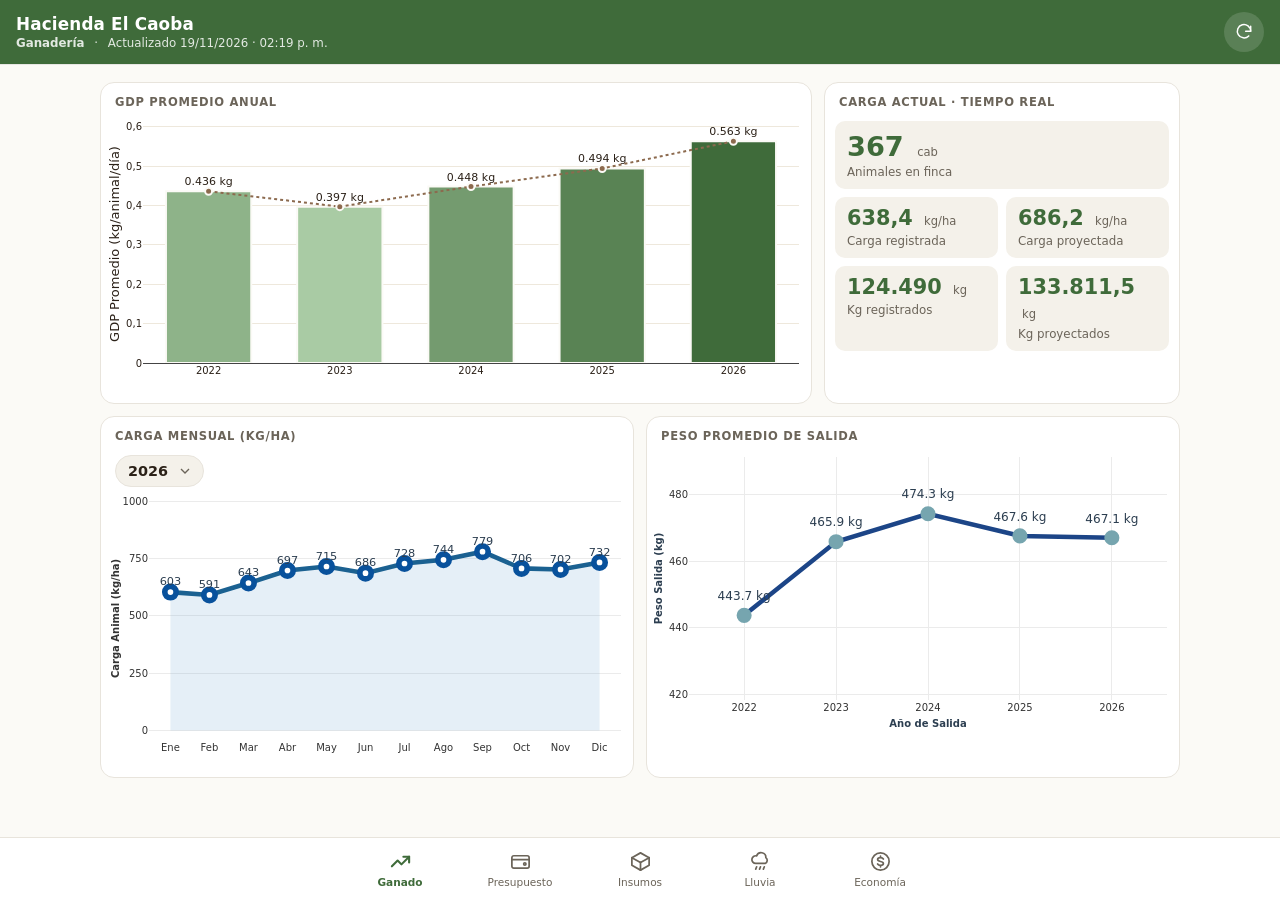
==== commit bcf805a3: "App móvil actualizada 2026-11-19 14:19" ====
--- a/movil/index.html
+++ b/movil/index.html
@@ -38,7 +38,7 @@
     <div class="sub">
       <span id="titulo-tab">Ganadería</span>
       <span class="punto">·</span>
-      Actualizado 17/11/2026 · 03:54 p. m.
+      Actualizado 19/11/2026 · 02:19 p. m.
     </div>
   </div>
   <button type="button" id="btn-recargar" class="recargar" aria-label="Recargar"><svg viewBox="0 0 24 24" aria-hidden="true"><path d="M20 11a8 8 0 1 0-2.3 5.7"/><polyline points="20 5 20 11 14 11"/></svg></button>
@@ -59,28 +59,28 @@
             </div>
             <div class="kpi">
               <div class="kpi-v">
-                638,2
+                638,4
                 <span class="kpi-u">kg/ha</span>
               </div>
               <div class="kpi-l">Carga registrada</div>
             </div>
             <div class="kpi">
               <div class="kpi-v">
-                685,6
+                686,2
                 <span class="kpi-u">kg/ha</span>
               </div>
               <div class="kpi-l">Carga proyectada</div>
             </div>
             <div class="kpi">
               <div class="kpi-v">
-                124.443
+                124.490
                 <span class="kpi-u">kg</span>
               </div>
               <div class="kpi-l">Kg registrados</div>
             </div>
             <div class="kpi">
               <div class="kpi-v">
-                133.682,6
+                133.811,5
                 <span class="kpi-u">kg</span>
               </div>
               <div class="kpi-l">Kg proyectados</div>
@@ -92,7 +92,7 @@
         <div class="card-h">GDP promedio anual</div>
         <div class="card-b">
           <div id="htmlwidget-a398d5fec4805146b8e8" style="width:100%;height:280px;" class="plotly html-widget"></div>
-          <script type="application/json" data-for="htmlwidget-a398d5fec4805146b8e8">{"x":{"visdat":{"30384526321f":["function () ","plotlyVisDat"]},"cur_data":"30384526321f","attrs":{"30384526321f":{"x":{},"y":{},"marker":{"color":["#8EB389","#A9CBA4","#749B6F","#598354","#3F6B3A"],"line":{"color":"#FBFAF6","width":2}},"text":{},"textposition":"outside","hovertemplate":"<b>%{x}<\/b><br>GDP: %{text}<extra><\/extra>","alpha_stroke":1,"sizes":[10,100],"spans":[1,20],"type":"bar"},"30384526321f.1":{"x":{},"y":{},"marker":{"color":"#8C6A4E","line":{"color":"#FBFAF6","width":2},"size":7},"text":{},"textposition":"outside","hovertemplate":"<b>%{x}<\/b><br>GDP: %{text}<extra><\/extra>","alpha_stroke":1,"sizes":[10,100],"spans":[1,20],"type":"scatter","mode":"lines+markers","line":{"color":"#8C6A4E","width":2,"dash":"dot"},"showlegend":false,"hoverinfo":"skip","inherit":true}},"layout":{"margin":{"l":6,"r":6,"t":8,"b":6,"pad":0},"showlegend":false,"bargap":0.34999999999999998,"xaxis":{"domain":[0,1],"automargin":true,"title":"","type":"category","categoryorder":"array","categoryarray":["2022","2023","2024","2025","2026"],"fixedrange":true,"tickfont":{"size":10}},"yaxis":{"domain":[0,1],"automargin":true,"title":"GDP Promedio (kg/animal/día)","rangemode":"tozero","gridcolor":"#eee8dc","fixedrange":true,"tickfont":{"size":10}},"hovermode":"closest","autosize":true,"paper_bgcolor":"rgba(0,0,0,0)","plot_bgcolor":"rgba(0,0,0,0)","dragmode":false,"font":{"family":"system-ui, -apple-system, Segoe UI, Roboto, sans-serif","size":11,"color":"#2B2118"},"legend":{"orientation":"h","x":0,"xanchor":"left","y":1.02,"yanchor":"bottom","font":{"size":10},"bgcolor":"rgba(0,0,0,0)"},"hoverlabel":{"font":{"size":12}}},"source":"A","config":{"modeBarButtonsToAdd":["hoverclosest","hovercompare"],"showSendToCloud":false,"responsive":true,"locale":"es","displayModeBar":false,"scrollZoom":false,"doubleClick":false},"data":[{"x":["2022","2023","2024","2025","2026"],"y":[0.436,0.39700000000000002,0.44800000000000001,0.49399999999999999,0.56299999999999994],"marker":{"color":["#8EB389","#A9CBA4","#749B6F","#598354","#3F6B3A"],"line":{"color":"#FBFAF6","width":2}},"text":["0.436 kg","0.397 kg","0.448 kg","0.494 kg","0.563 kg"],"textposition":["outside","outside","outside","outside","outside"],"hovertemplate":["<b>%{x}<\/b><br>GDP: %{text}<extra><\/extra>","<b>%{x}<\/b><br>GDP: %{text}<extra><\/extra>","<b>%{x}<\/b><br>GDP: %{text}<extra><\/extra>","<b>%{x}<\/b><br>GDP: %{text}<extra><\/extra>","<b>%{x}<\/b><br>GDP: %{text}<extra><\/extra>"],"type":"bar","error_y":{"color":"rgba(31,119,180,1)"},"error_x":{"color":"rgba(31,119,180,1)"},"xaxis":"x","yaxis":"y","frame":null},{"x":["2022","2023","2024","2025","2026"],"y":[0.436,0.39700000000000002,0.44800000000000001,0.49399999999999999,0.56299999999999994],"marker":{"color":"#8C6A4E","line":{"color":"#FBFAF6","width":2},"size":7},"text":["0.436 kg","0.397 kg","0.448 kg","0.494 kg","0.563 kg"],"textposition":["outside","outside","outside","outside","outside"],"hovertemplate":["<b>%{x}<\/b><br>GDP: %{text}<extra><\/extra>","<b>%{x}<\/b><br>GDP: %{text}<extra><\/extra>","<b>%{x}<\/b><br>GDP: %{text}<extra><\/extra>","<b>%{x}<\/b><br>GDP: %{text}<extra><\/extra>","<b>%{x}<\/b><br>GDP: %{text}<extra><\/extra>"],"type":"scatter","mode":"lines+markers","line":{"color":"#8C6A4E","width":2,"dash":"dot"},"showlegend":false,"hoverinfo":["skip","skip","skip","skip","skip"],"error_y":{"color":"rgba(255,127,14,1)"},"error_x":{"color":"rgba(255,127,14,1)"},"xaxis":"x","yaxis":"y","frame":null}],"highlight":{"on":"plotly_click","persistent":false,"dynamic":false,"selectize":false,"opacityDim":0.20000000000000001,"selected":{"opacity":1},"debounce":0},"shinyEvents":["plotly_hover","plotly_click","plotly_selected","plotly_relayout","plotly_brushed","plotly_brushing","plotly_clickannotation","plotly_doubleclick","plotly_deselect","plotly_afterplot","plotly_sunburstclick"],"base_url":"https://plot.ly"},"evals":[],"jsHooks":[]}</script>
+          <script type="application/json" data-for="htmlwidget-a398d5fec4805146b8e8">{"x":{"visdat":{"1e30570a25e9":["function () ","plotlyVisDat"]},"cur_data":"1e30570a25e9","attrs":{"1e30570a25e9":{"x":{},"y":{},"marker":{"color":["#8EB389","#A9CBA4","#749B6F","#598354","#3F6B3A"],"line":{"color":"#FBFAF6","width":2}},"text":{},"textposition":"outside","hovertemplate":"<b>%{x}<\/b><br>GDP: %{text}<extra><\/extra>","alpha_stroke":1,"sizes":[10,100],"spans":[1,20],"type":"bar"},"1e30570a25e9.1":{"x":{},"y":{},"marker":{"color":"#8C6A4E","line":{"color":"#FBFAF6","width":2},"size":7},"text":{},"textposition":"outside","hovertemplate":"<b>%{x}<\/b><br>GDP: %{text}<extra><\/extra>","alpha_stroke":1,"sizes":[10,100],"spans":[1,20],"type":"scatter","mode":"lines+markers","line":{"color":"#8C6A4E","width":2,"dash":"dot"},"showlegend":false,"hoverinfo":"skip","inherit":true}},"layout":{"margin":{"l":6,"r":6,"t":8,"b":6,"pad":0},"showlegend":false,"bargap":0.34999999999999998,"xaxis":{"domain":[0,1],"automargin":true,"title":"","type":"category","categoryorder":"array","categoryarray":["2022","2023","2024","2025","2026"],"fixedrange":true,"tickfont":{"size":10}},"yaxis":{"domain":[0,1],"automargin":true,"title":"GDP Promedio (kg/animal/día)","rangemode":"tozero","gridcolor":"#eee8dc","fixedrange":true,"tickfont":{"size":10}},"hovermode":"closest","autosize":true,"paper_bgcolor":"rgba(0,0,0,0)","plot_bgcolor":"rgba(0,0,0,0)","dragmode":false,"font":{"family":"system-ui, -apple-system, Segoe UI, Roboto, sans-serif","size":11,"color":"#2B2118"},"legend":{"orientation":"h","x":0,"xanchor":"left","y":1.02,"yanchor":"bottom","font":{"size":10},"bgcolor":"rgba(0,0,0,0)"},"hoverlabel":{"font":{"size":12}}},"source":"A","config":{"modeBarButtonsToAdd":["hoverclosest","hovercompare"],"showSendToCloud":false,"responsive":true,"locale":"es","displayModeBar":false,"scrollZoom":false,"doubleClick":false},"data":[{"x":["2022","2023","2024","2025","2026"],"y":[0.436,0.39700000000000002,0.44800000000000001,0.49399999999999999,0.56299999999999994],"marker":{"color":["#8EB389","#A9CBA4","#749B6F","#598354","#3F6B3A"],"line":{"color":"#FBFAF6","width":2}},"text":["0.436 kg","0.397 kg","0.448 kg","0.494 kg","0.563 kg"],"textposition":["outside","outside","outside","outside","outside"],"hovertemplate":["<b>%{x}<\/b><br>GDP: %{text}<extra><\/extra>","<b>%{x}<\/b><br>GDP: %{text}<extra><\/extra>","<b>%{x}<\/b><br>GDP: %{text}<extra><\/extra>","<b>%{x}<\/b><br>GDP: %{text}<extra><\/extra>","<b>%{x}<\/b><br>GDP: %{text}<extra><\/extra>"],"type":"bar","error_y":{"color":"rgba(31,119,180,1)"},"error_x":{"color":"rgba(31,119,180,1)"},"xaxis":"x","yaxis":"y","frame":null},{"x":["2022","2023","2024","2025","2026"],"y":[0.436,0.39700000000000002,0.44800000000000001,0.49399999999999999,0.56299999999999994],"marker":{"color":"#8C6A4E","line":{"color":"#FBFAF6","width":2},"size":7},"text":["0.436 kg","0.397 kg","0.448 kg","0.494 kg","0.563 kg"],"textposition":["outside","outside","outside","outside","outside"],"hovertemplate":["<b>%{x}<\/b><br>GDP: %{text}<extra><\/extra>","<b>%{x}<\/b><br>GDP: %{text}<extra><\/extra>","<b>%{x}<\/b><br>GDP: %{text}<extra><\/extra>","<b>%{x}<\/b><br>GDP: %{text}<extra><\/extra>","<b>%{x}<\/b><br>GDP: %{text}<extra><\/extra>"],"type":"scatter","mode":"lines+markers","line":{"color":"#8C6A4E","width":2,"dash":"dot"},"showlegend":false,"hoverinfo":["skip","skip","skip","skip","skip"],"error_y":{"color":"rgba(255,127,14,1)"},"error_x":{"color":"rgba(255,127,14,1)"},"xaxis":"x","yaxis":"y","frame":null}],"highlight":{"on":"plotly_click","persistent":false,"dynamic":false,"selectize":false,"opacityDim":0.20000000000000001,"selected":{"opacity":1},"debounce":0},"shinyEvents":["plotly_hover","plotly_click","plotly_selected","plotly_relayout","plotly_brushed","plotly_brushing","plotly_clickannotation","plotly_doubleclick","plotly_deselect","plotly_afterplot","plotly_sunburstclick"],"base_url":"https://plot.ly"},"evals":[],"jsHooks":[]}</script>
         </div>
       </div>
     </div>
@@ -110,23 +110,23 @@
             </select>
             <div class="anio-panel" data-anio="2022" hidden>
               <div id="htmlwidget-6ce4cb47ebc7bf6edc62" style="width:100%;height:280px;" class="plotly html-widget"></div>
-              <script type="application/json" data-for="htmlwidget-6ce4cb47ebc7bf6edc62">{"x":{"data":[{"x":[1,2,3,4,5,6,7,8,9,10,11,12,12,12,11,10,9,8,7,6,5,4,3,2,1,1],"y":[0,0,0,0,0,0,0,0,0,0,0,0,0,377.80000000000001,429.10000000000002,422.5,423,459.60000000000002,444.39999999999998,517.39999999999998,539.89999999999998,456.39999999999998,387.30000000000001,371.5,356.69999999999999,0],"text":["as.numeric(mes_nombre):  1<br />kg_por_ha: 356.7","as.numeric(mes_nombre):  2<br />kg_por_ha: 371.5","as.numeric(mes_nombre):  3<br />kg_por_ha: 387.3","as.numeric(mes_nombre):  4<br />kg_por_ha: 456.4","as.numeric(mes_nombre):  5<br />kg_por_ha: 539.9","as.numeric(mes_nombre):  6<br />kg_por_ha: 517.4","as.numeric(mes_nombre):  7<br />kg_por_ha: 444.4","as.numeric(mes_nombre):  8<br />kg_por_ha: 459.6","as.numeric(mes_nombre):  9<br />kg_por_ha: 423.0","as.numeric(mes_nombre): 10<br />kg_por_ha: 422.5","as.numeric(mes_nombre): 11<br />kg_por_ha: 429.1","as.numeric(mes_nombre): 12<br />kg_por_ha: 377.8","as.numeric(mes_nombre): 12<br />kg_por_ha: 377.8","as.numeric(mes_nombre): 12<br />kg_por_ha: 377.8","as.numeric(mes_nombre): 11<br />kg_por_ha: 429.1","as.numeric(mes_nombre): 10<br />kg_por_ha: 422.5","as.numeric(mes_nombre):  9<br />kg_por_ha: 423.0","as.numeric(mes_nombre):  8<br />kg_por_ha: 459.6","as.numeric(mes_nombre):  7<br />kg_por_ha: 444.4","as.numeric(mes_nombre):  6<br />kg_por_ha: 517.4","as.numeric(mes_nombre):  5<br />kg_por_ha: 539.9","as.numeric(mes_nombre):  4<br />kg_por_ha: 456.4","as.numeric(mes_nombre):  3<br />kg_por_ha: 387.3","as.numeric(mes_nombre):  2<br />kg_por_ha: 371.5","as.numeric(mes_nombre):  1<br />kg_por_ha: 356.7","as.numeric(mes_nombre):  1<br />kg_por_ha: 356.7"],"type":"scatter","mode":"lines","line":{"width":1.8897637795275593,"color":"transparent","dash":"solid"},"fill":"toself","fillcolor":"rgba(44,127,184,0.12)","hoveron":"points","showlegend":false,"xaxis":"x","yaxis":"y","hoverinfo":"text","frame":null},{"x":[1,2,3,4,5,6,7,8,9,10,11,12],"y":[356.69999999999999,371.5,387.30000000000001,456.39999999999998,539.89999999999998,517.39999999999998,444.39999999999998,459.60000000000002,423,422.5,429.10000000000002,377.80000000000001],"text":["as.numeric(mes_nombre):  1<br />kg_por_ha: 356.7","as.numeric(mes_nombre):  2<br />kg_por_ha: 371.5","as.numeric(mes_nombre):  3<br />kg_por_ha: 387.3","as.numeric(mes_nombre):  4<br />kg_por_ha: 456.4","as.numeric(mes_nombre):  5<br />kg_por_ha: 539.9","as.numeric(mes_nombre):  6<br />kg_por_ha: 517.4","as.numeric(mes_nombre):  7<br />kg_por_ha: 444.4","as.numeric(mes_nombre):  8<br />kg_por_ha: 459.6","as.numeric(mes_nombre):  9<br />kg_por_ha: 423.0","as.numeric(mes_nombre): 10<br />kg_por_ha: 422.5","as.numeric(mes_nombre): 11<br />kg_por_ha: 429.1","as.numeric(mes_nombre): 12<br />kg_por_ha: 377.8"],"type":"scatter","mode":"lines+markers","line":{"width":4.5354330708661417,"color":"rgba(27,97,145,1)","dash":"solid"},"hoveron":"points","showlegend":false,"xaxis":"x","yaxis":"y","hoverinfo":"text","marker":{"autocolorscale":false,"color":"rgba(255,255,255,1)","opacity":1,"size":11.338582677165356,"symbol":"circle","line":{"width":5.6692913385826778,"color":"rgba(8,81,156,1)"}},"frame":null},{"x":[1,2,3,4,5,6,7,8,9,10,11,12],"y":[397.00399999999996,411.80399999999997,427.60399999999998,496.70399999999995,580.20399999999995,557.70399999999995,484.70399999999995,499.904,463.30399999999997,462.80399999999997,469.404,418.10399999999998],"text":["357","372","387","456","540","517","444","460","423","422","429","378"],"hovertext":["as.numeric(mes_nombre):  1<br />kg_por_ha: 356.7<br />sprintf(\"%.0f\", kg_por_ha): 357","as.numeric(mes_nombre):  2<br />kg_por_ha: 371.5<br />sprintf(\"%.0f\", kg_por_ha): 372","as.numeric(mes_nombre):  3<br />kg_por_ha: 387.3<br />sprintf(\"%.0f\", kg_por_ha): 387","as.numeric(mes_nombre):  4<br />kg_por_ha: 456.4<br />sprintf(\"%.0f\", kg_por_ha): 456","as.numeric(mes_nombre):  5<br />kg_por_ha: 539.9<br />sprintf(\"%.0f\", kg_por_ha): 540","as.numeric(mes_nombre):  6<br />kg_por_ha: 517.4<br />sprintf(\"%.0f\", kg_por_ha): 517","as.numeric(mes_nombre):  7<br />kg_por_ha: 444.4<br />sprintf(\"%.0f\", kg_por_ha): 444","as.numeric(mes_nombre):  8<br />kg_por_ha: 459.6<br />sprintf(\"%.0f\", kg_por_ha): 460","as.numeric(mes_nombre):  9<br />kg_por_ha: 423.0<br />sprintf(\"%.0f\", kg_por_ha): 423","as.numeric(mes_nombre): 10<br />kg_por_ha: 422.5<br />sprintf(\"%.0f\", kg_por_ha): 422","as.numeric(mes_nombre): 11<br />kg_por_ha: 429.1<br />sprintf(\"%.0f\", kg_por_ha): 429","as.numeric(mes_nombre): 12<br />kg_por_ha: 377.8<br />sprintf(\"%.0f\", kg_por_ha): 378"],"textfont":{"size":11.338582677165356,"color":"rgba(44,62,80,1)"},"type":"scatter","mode":"text","hoveron":"points","showlegend":false,"xaxis":"x","yaxis":"y","hoverinfo":"text","frame":null}],"layout":{"margin":{"l":6,"r":6,"t":8,"b":6,"pad":0},"paper_bgcolor":"rgba(0,0,0,0)","font":{"color":"#2B2118","family":"system-ui, -apple-system, Segoe UI, Roboto, sans-serif","size":11},"xaxis":{"domain":[0,1],"automargin":true,"type":"linear","autorange":false,"range":[0.44999999999999996,12.550000000000001],"tickmode":"array","ticktext":["Ene","Feb","Mar","Abr","May","Jun","Jul","Ago","Sep","Oct","Nov","Dic"],"tickvals":[1,2,3,4,5,6,7.0000000000000009,8,9,10,11,12],"categoryorder":"array","categoryarray":["Ene","Feb","Mar","Abr","May","Jun","Jul","Ago","Sep","Oct","Nov","Dic"],"nticks":null,"ticks":"","tickcolor":null,"ticklen":3.6529680365296811,"tickwidth":0,"showticklabels":true,"tickfont":{"color":"rgba(51,51,51,1)","family":"","size":10},"tickangle":-0,"showline":false,"linecolor":null,"linewidth":0,"showgrid":false,"gridcolor":null,"gridwidth":0,"zeroline":false,"anchor":"y","title":{"text":"","font":{"color":"rgba(0,0,0,1)","family":"","size":10}},"hoverformat":".2f","fixedrange":true},"yaxis":{"domain":[0,1],"automargin":true,"type":"linear","autorange":false,"range":[-29.010199999999998,719.45295999999996],"tickmode":"array","ticktext":["0","200","400","600"],"tickvals":[-3.5527136788005009e-15,200,400,600],"categoryorder":"array","categoryarray":["0","200","400","600"],"nticks":null,"ticks":"","tickcolor":null,"ticklen":3.6529680365296811,"tickwidth":0,"showticklabels":true,"tickfont":{"color":"rgba(51,51,51,1)","family":"","size":10},"tickangle":-0,"showline":false,"linecolor":null,"linewidth":0,"showgrid":true,"gridcolor":"rgba(235,235,235,1)","gridwidth":0.66417600664176002,"zeroline":false,"anchor":"x","title":{"text":"<b> Carga Animal (kg/ha) <\/b>","font":{"color":"rgba(51,51,51,1)","family":"","size":10}},"hoverformat":".2f","fixedrange":true},"shapes":[],"showlegend":false,"legend":{"bgcolor":"rgba(0,0,0,0)","bordercolor":null,"borderwidth":0,"font":{"color":"rgba(0,0,0,1)","family":"","size":10},"orientation":"h","x":0,"xanchor":"left","y":1.02,"yanchor":"bottom"},"hovermode":"closest","barmode":"relative","autosize":true,"plot_bgcolor":"rgba(0,0,0,0)","dragmode":false,"hoverlabel":{"font":{"size":12}}},"config":{"doubleClick":false,"modeBarButtonsToAdd":["hoverclosest","hovercompare"],"showSendToCloud":false,"locale":"es","displayModeBar":false,"responsive":true,"scrollZoom":false},"source":"A","attrs":{"303871dc45a8":{"x":{},"y":{},"type":"scatter"},"30384a0b30ff":{"x":{},"y":{}},"303857a7af5":{"x":{},"y":{}},"303854f31e1b":{"x":{},"y":{},"label":{}}},"cur_data":"303871dc45a8","visdat":{"303871dc45a8":["function (y) ","x"],"30384a0b30ff":["function (y) ","x"],"303857a7af5":["function (y) ","x"],"303854f31e1b":["function (y) ","x"]},"highlight":{"on":"plotly_click","persistent":false,"dynamic":false,"selectize":false,"opacityDim":0.20000000000000001,"selected":{"opacity":1},"debounce":0},"shinyEvents":["plotly_hover","plotly_click","plotly_selected","plotly_relayout","plotly_brushed","plotly_brushing","plotly_clickannotation","plotly_doubleclick","plotly_deselect","plotly_afterplot","plotly_sunburstclick"],"base_url":"https://plot.ly"},"evals":[],"jsHooks":[]}</script>
+              <script type="application/json" data-for="htmlwidget-6ce4cb47ebc7bf6edc62">{"x":{"data":[{"x":[1,2,3,4,5,6,7,8,9,10,11,12,12,12,11,10,9,8,7,6,5,4,3,2,1,1],"y":[0,0,0,0,0,0,0,0,0,0,0,0,0,377.80000000000001,429.10000000000002,422.5,423,459.60000000000002,444.39999999999998,517.39999999999998,539.89999999999998,456.39999999999998,387.30000000000001,371.5,356.69999999999999,0],"text":["as.numeric(mes_nombre):  1<br />kg_por_ha: 356.7","as.numeric(mes_nombre):  2<br />kg_por_ha: 371.5","as.numeric(mes_nombre):  3<br />kg_por_ha: 387.3","as.numeric(mes_nombre):  4<br />kg_por_ha: 456.4","as.numeric(mes_nombre):  5<br />kg_por_ha: 539.9","as.numeric(mes_nombre):  6<br />kg_por_ha: 517.4","as.numeric(mes_nombre):  7<br />kg_por_ha: 444.4","as.numeric(mes_nombre):  8<br />kg_por_ha: 459.6","as.numeric(mes_nombre):  9<br />kg_por_ha: 423.0","as.numeric(mes_nombre): 10<br />kg_por_ha: 422.5","as.numeric(mes_nombre): 11<br />kg_por_ha: 429.1","as.numeric(mes_nombre): 12<br />kg_por_ha: 377.8","as.numeric(mes_nombre): 12<br />kg_por_ha: 377.8","as.numeric(mes_nombre): 12<br />kg_por_ha: 377.8","as.numeric(mes_nombre): 11<br />kg_por_ha: 429.1","as.numeric(mes_nombre): 10<br />kg_por_ha: 422.5","as.numeric(mes_nombre):  9<br />kg_por_ha: 423.0","as.numeric(mes_nombre):  8<br />kg_por_ha: 459.6","as.numeric(mes_nombre):  7<br />kg_por_ha: 444.4","as.numeric(mes_nombre):  6<br />kg_por_ha: 517.4","as.numeric(mes_nombre):  5<br />kg_por_ha: 539.9","as.numeric(mes_nombre):  4<br />kg_por_ha: 456.4","as.numeric(mes_nombre):  3<br />kg_por_ha: 387.3","as.numeric(mes_nombre):  2<br />kg_por_ha: 371.5","as.numeric(mes_nombre):  1<br />kg_por_ha: 356.7","as.numeric(mes_nombre):  1<br />kg_por_ha: 356.7"],"type":"scatter","mode":"lines","line":{"width":1.8897637795275593,"color":"transparent","dash":"solid"},"fill":"toself","fillcolor":"rgba(44,127,184,0.12)","hoveron":"points","showlegend":false,"xaxis":"x","yaxis":"y","hoverinfo":"text","frame":null},{"x":[1,2,3,4,5,6,7,8,9,10,11,12],"y":[356.69999999999999,371.5,387.30000000000001,456.39999999999998,539.89999999999998,517.39999999999998,444.39999999999998,459.60000000000002,423,422.5,429.10000000000002,377.80000000000001],"text":["as.numeric(mes_nombre):  1<br />kg_por_ha: 356.7","as.numeric(mes_nombre):  2<br />kg_por_ha: 371.5","as.numeric(mes_nombre):  3<br />kg_por_ha: 387.3","as.numeric(mes_nombre):  4<br />kg_por_ha: 456.4","as.numeric(mes_nombre):  5<br />kg_por_ha: 539.9","as.numeric(mes_nombre):  6<br />kg_por_ha: 517.4","as.numeric(mes_nombre):  7<br />kg_por_ha: 444.4","as.numeric(mes_nombre):  8<br />kg_por_ha: 459.6","as.numeric(mes_nombre):  9<br />kg_por_ha: 423.0","as.numeric(mes_nombre): 10<br />kg_por_ha: 422.5","as.numeric(mes_nombre): 11<br />kg_por_ha: 429.1","as.numeric(mes_nombre): 12<br />kg_por_ha: 377.8"],"type":"scatter","mode":"lines+markers","line":{"width":4.5354330708661417,"color":"rgba(27,97,145,1)","dash":"solid"},"hoveron":"points","showlegend":false,"xaxis":"x","yaxis":"y","hoverinfo":"text","marker":{"autocolorscale":false,"color":"rgba(255,255,255,1)","opacity":1,"size":11.338582677165356,"symbol":"circle","line":{"width":5.6692913385826778,"color":"rgba(8,81,156,1)"}},"frame":null},{"x":[1,2,3,4,5,6,7,8,9,10,11,12],"y":[397.00399999999996,411.80399999999997,427.60399999999998,496.70399999999995,580.20399999999995,557.70399999999995,484.70399999999995,499.904,463.30399999999997,462.80399999999997,469.404,418.10399999999998],"text":["357","372","387","456","540","517","444","460","423","422","429","378"],"hovertext":["as.numeric(mes_nombre):  1<br />kg_por_ha: 356.7<br />sprintf(\"%.0f\", kg_por_ha): 357","as.numeric(mes_nombre):  2<br />kg_por_ha: 371.5<br />sprintf(\"%.0f\", kg_por_ha): 372","as.numeric(mes_nombre):  3<br />kg_por_ha: 387.3<br />sprintf(\"%.0f\", kg_por_ha): 387","as.numeric(mes_nombre):  4<br />kg_por_ha: 456.4<br />sprintf(\"%.0f\", kg_por_ha): 456","as.numeric(mes_nombre):  5<br />kg_por_ha: 539.9<br />sprintf(\"%.0f\", kg_por_ha): 540","as.numeric(mes_nombre):  6<br />kg_por_ha: 517.4<br />sprintf(\"%.0f\", kg_por_ha): 517","as.numeric(mes_nombre):  7<br />kg_por_ha: 444.4<br />sprintf(\"%.0f\", kg_por_ha): 444","as.numeric(mes_nombre):  8<br />kg_por_ha: 459.6<br />sprintf(\"%.0f\", kg_por_ha): 460","as.numeric(mes_nombre):  9<br />kg_por_ha: 423.0<br />sprintf(\"%.0f\", kg_por_ha): 423","as.numeric(mes_nombre): 10<br />kg_por_ha: 422.5<br />sprintf(\"%.0f\", kg_por_ha): 422","as.numeric(mes_nombre): 11<br />kg_por_ha: 429.1<br />sprintf(\"%.0f\", kg_por_ha): 429","as.numeric(mes_nombre): 12<br />kg_por_ha: 377.8<br />sprintf(\"%.0f\", kg_por_ha): 378"],"textfont":{"size":11.338582677165356,"color":"rgba(44,62,80,1)"},"type":"scatter","mode":"text","hoveron":"points","showlegend":false,"xaxis":"x","yaxis":"y","hoverinfo":"text","frame":null}],"layout":{"margin":{"l":6,"r":6,"t":8,"b":6,"pad":0},"paper_bgcolor":"rgba(0,0,0,0)","font":{"color":"#2B2118","family":"system-ui, -apple-system, Segoe UI, Roboto, sans-serif","size":11},"xaxis":{"domain":[0,1],"automargin":true,"type":"linear","autorange":false,"range":[0.44999999999999996,12.550000000000001],"tickmode":"array","ticktext":["Ene","Feb","Mar","Abr","May","Jun","Jul","Ago","Sep","Oct","Nov","Dic"],"tickvals":[1,2,3,4,5,6,7.0000000000000009,8,9,10,11,12],"categoryorder":"array","categoryarray":["Ene","Feb","Mar","Abr","May","Jun","Jul","Ago","Sep","Oct","Nov","Dic"],"nticks":null,"ticks":"","tickcolor":null,"ticklen":3.6529680365296811,"tickwidth":0,"showticklabels":true,"tickfont":{"color":"rgba(51,51,51,1)","family":"","size":10},"tickangle":-0,"showline":false,"linecolor":null,"linewidth":0,"showgrid":false,"gridcolor":null,"gridwidth":0,"zeroline":false,"anchor":"y","title":{"text":"","font":{"color":"rgba(0,0,0,1)","family":"","size":10}},"hoverformat":".2f","fixedrange":true},"yaxis":{"domain":[0,1],"automargin":true,"type":"linear","autorange":false,"range":[-29.010199999999998,719.45295999999996],"tickmode":"array","ticktext":["0","200","400","600"],"tickvals":[-3.5527136788005009e-15,200,400,600],"categoryorder":"array","categoryarray":["0","200","400","600"],"nticks":null,"ticks":"","tickcolor":null,"ticklen":3.6529680365296811,"tickwidth":0,"showticklabels":true,"tickfont":{"color":"rgba(51,51,51,1)","family":"","size":10},"tickangle":-0,"showline":false,"linecolor":null,"linewidth":0,"showgrid":true,"gridcolor":"rgba(235,235,235,1)","gridwidth":0.66417600664176002,"zeroline":false,"anchor":"x","title":{"text":"<b> Carga Animal (kg/ha) <\/b>","font":{"color":"rgba(51,51,51,1)","family":"","size":10}},"hoverformat":".2f","fixedrange":true},"shapes":[],"showlegend":false,"legend":{"bgcolor":"rgba(0,0,0,0)","bordercolor":null,"borderwidth":0,"font":{"color":"rgba(0,0,0,1)","family":"","size":10},"orientation":"h","x":0,"xanchor":"left","y":1.02,"yanchor":"bottom"},"hovermode":"closest","barmode":"relative","autosize":true,"plot_bgcolor":"rgba(0,0,0,0)","dragmode":false,"hoverlabel":{"font":{"size":12}}},"config":{"doubleClick":false,"modeBarButtonsToAdd":["hoverclosest","hovercompare"],"showSendToCloud":false,"locale":"es","displayModeBar":false,"responsive":true,"scrollZoom":false},"source":"A","attrs":{"1e30317d5d9":{"x":{},"y":{},"type":"scatter"},"1e304c8c5f4e":{"x":{},"y":{}},"1e301be74b34":{"x":{},"y":{}},"1e302f36bf3":{"x":{},"y":{},"label":{}}},"cur_data":"1e30317d5d9","visdat":{"1e30317d5d9":["function (y) ","x"],"1e304c8c5f4e":["function (y) ","x"],"1e301be74b34":["function (y) ","x"],"1e302f36bf3":["function (y) ","x"]},"highlight":{"on":"plotly_click","persistent":false,"dynamic":false,"selectize":false,"opacityDim":0.20000000000000001,"selected":{"opacity":1},"debounce":0},"shinyEvents":["plotly_hover","plotly_click","plotly_selected","plotly_relayout","plotly_brushed","plotly_brushing","plotly_clickannotation","plotly_doubleclick","plotly_deselect","plotly_afterplot","plotly_sunburstclick"],"base_url":"https://plot.ly"},"evals":[],"jsHooks":[]}</script>
             </div>
             <div class="anio-panel" data-anio="2023" hidden>
               <div id="htmlwidget-a67f8a77bf8d2c8dbdd1" style="width:100%;height:280px;" class="plotly html-widget"></div>
-              <script type="application/json" data-for="htmlwidget-a67f8a77bf8d2c8dbdd1">{"x":{"data":[{"x":[1,2,3,4,5,6,7,8,9,10,11,12,12,12,11,10,9,8,7,6,5,4,3,2,1,1],"y":[0,0,0,0,0,0,0,0,0,0,0,0,0,630.10000000000002,642.29999999999995,617.20000000000005,563.10000000000002,559.29999999999995,546.89999999999998,446,374.80000000000001,383.30000000000001,366.69999999999999,378.30000000000001,399.19999999999999,0],"text":["as.numeric(mes_nombre):  1<br />kg_por_ha: 399.2","as.numeric(mes_nombre):  2<br />kg_por_ha: 378.3","as.numeric(mes_nombre):  3<br />kg_por_ha: 366.7","as.numeric(mes_nombre):  4<br />kg_por_ha: 383.3","as.numeric(mes_nombre):  5<br />kg_por_ha: 374.8","as.numeric(mes_nombre):  6<br />kg_por_ha: 446.0","as.numeric(mes_nombre):  7<br />kg_por_ha: 546.9","as.numeric(mes_nombre):  8<br />kg_por_ha: 559.3","as.numeric(mes_nombre):  9<br />kg_por_ha: 563.1","as.numeric(mes_nombre): 10<br />kg_por_ha: 617.2","as.numeric(mes_nombre): 11<br />kg_por_ha: 642.3","as.numeric(mes_nombre): 12<br />kg_por_ha: 630.1","as.numeric(mes_nombre): 12<br />kg_por_ha: 630.1","as.numeric(mes_nombre): 12<br />kg_por_ha: 630.1","as.numeric(mes_nombre): 11<br />kg_por_ha: 642.3","as.numeric(mes_nombre): 10<br />kg_por_ha: 617.2","as.numeric(mes_nombre):  9<br />kg_por_ha: 563.1","as.numeric(mes_nombre):  8<br />kg_por_ha: 559.3","as.numeric(mes_nombre):  7<br />kg_por_ha: 546.9","as.numeric(mes_nombre):  6<br />kg_por_ha: 446.0","as.numeric(mes_nombre):  5<br />kg_por_ha: 374.8","as.numeric(mes_nombre):  4<br />kg_por_ha: 383.3","as.numeric(mes_nombre):  3<br />kg_por_ha: 366.7","as.numeric(mes_nombre):  2<br />kg_por_ha: 378.3","as.numeric(mes_nombre):  1<br />kg_por_ha: 399.2","as.numeric(mes_nombre):  1<br />kg_por_ha: 399.2"],"type":"scatter","mode":"lines","line":{"width":1.8897637795275593,"color":"transparent","dash":"solid"},"fill":"toself","fillcolor":"rgba(44,127,184,0.12)","hoveron":"points","showlegend":false,"xaxis":"x","yaxis":"y","hoverinfo":"text","frame":null},{"x":[1,2,3,4,5,6,7,8,9,10,11,12],"y":[399.19999999999999,378.30000000000001,366.69999999999999,383.30000000000001,374.80000000000001,446,546.89999999999998,559.29999999999995,563.10000000000002,617.20000000000005,642.29999999999995,630.10000000000002],"text":["as.numeric(mes_nombre):  1<br />kg_por_ha: 399.2","as.numeric(mes_nombre):  2<br />kg_por_ha: 378.3","as.numeric(mes_nombre):  3<br />kg_por_ha: 366.7","as.numeric(mes_nombre):  4<br />kg_por_ha: 383.3","as.numeric(mes_nombre):  5<br />kg_por_ha: 374.8","as.numeric(mes_nombre):  6<br />kg_por_ha: 446.0","as.numeric(mes_nombre):  7<br />kg_por_ha: 546.9","as.numeric(mes_nombre):  8<br />kg_por_ha: 559.3","as.numeric(mes_nombre):  9<br />kg_por_ha: 563.1","as.numeric(mes_nombre): 10<br />kg_por_ha: 617.2","as.numeric(mes_nombre): 11<br />kg_por_ha: 642.3","as.numeric(mes_nombre): 12<br />kg_por_ha: 630.1"],"type":"scatter","mode":"lines+markers","line":{"width":4.5354330708661417,"color":"rgba(27,97,145,1)","dash":"solid"},"hoveron":"points","showlegend":false,"xaxis":"x","yaxis":"y","hoverinfo":"text","marker":{"autocolorscale":false,"color":"rgba(255,255,255,1)","opacity":1,"size":11.338582677165356,"symbol":"circle","line":{"width":5.6692913385826778,"color":"rgba(8,81,156,1)"}},"frame":null},{"x":[1,2,3,4,5,6,7,8,9,10,11,12],"y":[459.83199999999999,438.93200000000002,427.33199999999999,443.93200000000002,435.43200000000002,506.63200000000001,607.53199999999993,619.9319999999999,623.73199999999997,677.83199999999999,702.9319999999999,690.73199999999997],"text":["399","378","367","383","375","446","547","559","563","617","642","630"],"hovertext":["as.numeric(mes_nombre):  1<br />kg_por_ha: 399.2<br />sprintf(\"%.0f\", kg_por_ha): 399","as.numeric(mes_nombre):  2<br />kg_por_ha: 378.3<br />sprintf(\"%.0f\", kg_por_ha): 378","as.numeric(mes_nombre):  3<br />kg_por_ha: 366.7<br />sprintf(\"%.0f\", kg_por_ha): 367","as.numeric(mes_nombre):  4<br />kg_por_ha: 383.3<br />sprintf(\"%.0f\", kg_por_ha): 383","as.numeric(mes_nombre):  5<br />kg_por_ha: 374.8<br />sprintf(\"%.0f\", kg_por_ha): 375","as.numeric(mes_nombre):  6<br />kg_por_ha: 446.0<br />sprintf(\"%.0f\", kg_por_ha): 446","as.numeric(mes_nombre):  7<br />kg_por_ha: 546.9<br />sprintf(\"%.0f\", kg_por_ha): 547","as.numeric(mes_nombre):  8<br />kg_por_ha: 559.3<br />sprintf(\"%.0f\", kg_por_ha): 559","as.numeric(mes_nombre):  9<br />kg_por_ha: 563.1<br />sprintf(\"%.0f\", kg_por_ha): 563","as.numeric(mes_nombre): 10<br />kg_por_ha: 617.2<br />sprintf(\"%.0f\", kg_por_ha): 617","as.numeric(mes_nombre): 11<br />kg_por_ha: 642.3<br />sprintf(\"%.0f\", kg_por_ha): 642","as.numeric(mes_nombre): 12<br />kg_por_ha: 630.1<br />sprintf(\"%.0f\", kg_por_ha): 630"],"textfont":{"size":11.338582677165356,"color":"rgba(44,62,80,1)"},"type":"scatter","mode":"text","hoveron":"points","showlegend":false,"xaxis":"x","yaxis":"y","hoverinfo":"text","frame":null}],"layout":{"margin":{"l":6,"r":6,"t":8,"b":6,"pad":0},"paper_bgcolor":"rgba(0,0,0,0)","font":{"color":"#2B2118","family":"system-ui, -apple-system, Segoe UI, Roboto, sans-serif","size":11},"xaxis":{"domain":[0,1],"automargin":true,"type":"linear","autorange":false,"range":[0.44999999999999996,12.550000000000001],"tickmode":"array","ticktext":["Ene","Feb","Mar","Abr","May","Jun","Jul","Ago","Sep","Oct","Nov","Dic"],"tickvals":[1,2,3,4,5,6,7.0000000000000009,8,9,10,11,12],"categoryorder":"array","categoryarray":["Ene","Feb","Mar","Abr","May","Jun","Jul","Ago","Sep","Oct","Nov","Dic"],"nticks":null,"ticks":"","tickcolor":null,"ticklen":3.6529680365296811,"tickwidth":0,"showticklabels":true,"tickfont":{"color":"rgba(51,51,51,1)","family":"","size":10},"tickangle":-0,"showline":false,"linecolor":null,"linewidth":0,"showgrid":false,"gridcolor":null,"gridwidth":0,"zeroline":false,"anchor":"y","title":{"text":"","font":{"color":"rgba(0,0,0,1)","family":"","size":10}},"hoverformat":".2f","fixedrange":true},"yaxis":{"domain":[0,1],"automargin":true,"type":"linear","autorange":false,"range":[-35.146599999999999,871.63567999999987],"tickmode":"array","ticktext":["0","200","400","600","800"],"tickvals":[0,199.99999999999997,400,600,800],"categoryorder":"array","categoryarray":["0","200","400","600","800"],"nticks":null,"ticks":"","tickcolor":null,"ticklen":3.6529680365296811,"tickwidth":0,"showticklabels":true,"tickfont":{"color":"rgba(51,51,51,1)","family":"","size":10},"tickangle":-0,"showline":false,"linecolor":null,"linewidth":0,"showgrid":true,"gridcolor":"rgba(235,235,235,1)","gridwidth":0.66417600664176002,"zeroline":false,"anchor":"x","title":{"text":"<b> Carga Animal (kg/ha) <\/b>","font":{"color":"rgba(51,51,51,1)","family":"","size":10}},"hoverformat":".2f","fixedrange":true},"shapes":[],"showlegend":false,"legend":{"bgcolor":"rgba(0,0,0,0)","bordercolor":null,"borderwidth":0,"font":{"color":"rgba(0,0,0,1)","family":"","size":10},"orientation":"h","x":0,"xanchor":"left","y":1.02,"yanchor":"bottom"},"hovermode":"closest","barmode":"relative","autosize":true,"plot_bgcolor":"rgba(0,0,0,0)","dragmode":false,"hoverlabel":{"font":{"size":12}}},"config":{"doubleClick":false,"modeBarButtonsToAdd":["hoverclosest","hovercompare"],"showSendToCloud":false,"locale":"es","displayModeBar":false,"responsive":true,"scrollZoom":false},"source":"A","attrs":{"303872953308":{"x":{},"y":{},"type":"scatter"},"3038396b2a03":{"x":{},"y":{}},"30387c234c77":{"x":{},"y":{}},"303830134d66":{"x":{},"y":{},"label":{}}},"cur_data":"303872953308","visdat":{"303872953308":["function (y) ","x"],"3038396b2a03":["function (y) ","x"],"30387c234c77":["function (y) ","x"],"303830134d66":["function (y) ","x"]},"highlight":{"on":"plotly_click","persistent":false,"dynamic":false,"selectize":false,"opacityDim":0.20000000000000001,"selected":{"opacity":1},"debounce":0},"shinyEvents":["plotly_hover","plotly_click","plotly_selected","plotly_relayout","plotly_brushed","plotly_brushing","plotly_clickannotation","plotly_doubleclick","plotly_deselect","plotly_afterplot","plotly_sunburstclick"],"base_url":"https://plot.ly"},"evals":[],"jsHooks":[]}</script>
+              <script type="application/json" data-for="htmlwidget-a67f8a77bf8d2c8dbdd1">{"x":{"data":[{"x":[1,2,3,4,5,6,7,8,9,10,11,12,12,12,11,10,9,8,7,6,5,4,3,2,1,1],"y":[0,0,0,0,0,0,0,0,0,0,0,0,0,630,642.29999999999995,617.20000000000005,563.10000000000002,559.29999999999995,546.89999999999998,446,374.69999999999999,383.30000000000001,366.69999999999999,378.30000000000001,399.19999999999999,0],"text":["as.numeric(mes_nombre):  1<br />kg_por_ha: 399.2","as.numeric(mes_nombre):  2<br />kg_por_ha: 378.3","as.numeric(mes_nombre):  3<br />kg_por_ha: 366.7","as.numeric(mes_nombre):  4<br />kg_por_ha: 383.3","as.numeric(mes_nombre):  5<br />kg_por_ha: 374.7","as.numeric(mes_nombre):  6<br />kg_por_ha: 446.0","as.numeric(mes_nombre):  7<br />kg_por_ha: 546.9","as.numeric(mes_nombre):  8<br />kg_por_ha: 559.3","as.numeric(mes_nombre):  9<br />kg_por_ha: 563.1","as.numeric(mes_nombre): 10<br />kg_por_ha: 617.2","as.numeric(mes_nombre): 11<br />kg_por_ha: 642.3","as.numeric(mes_nombre): 12<br />kg_por_ha: 630.0","as.numeric(mes_nombre): 12<br />kg_por_ha: 630.0","as.numeric(mes_nombre): 12<br />kg_por_ha: 630.0","as.numeric(mes_nombre): 11<br />kg_por_ha: 642.3","as.numeric(mes_nombre): 10<br />kg_por_ha: 617.2","as.numeric(mes_nombre):  9<br />kg_por_ha: 563.1","as.numeric(mes_nombre):  8<br />kg_por_ha: 559.3","as.numeric(mes_nombre):  7<br />kg_por_ha: 546.9","as.numeric(mes_nombre):  6<br />kg_por_ha: 446.0","as.numeric(mes_nombre):  5<br />kg_por_ha: 374.7","as.numeric(mes_nombre):  4<br />kg_por_ha: 383.3","as.numeric(mes_nombre):  3<br />kg_por_ha: 366.7","as.numeric(mes_nombre):  2<br />kg_por_ha: 378.3","as.numeric(mes_nombre):  1<br />kg_por_ha: 399.2","as.numeric(mes_nombre):  1<br />kg_por_ha: 399.2"],"type":"scatter","mode":"lines","line":{"width":1.8897637795275593,"color":"transparent","dash":"solid"},"fill":"toself","fillcolor":"rgba(44,127,184,0.12)","hoveron":"points","showlegend":false,"xaxis":"x","yaxis":"y","hoverinfo":"text","frame":null},{"x":[1,2,3,4,5,6,7,8,9,10,11,12],"y":[399.19999999999999,378.30000000000001,366.69999999999999,383.30000000000001,374.69999999999999,446,546.89999999999998,559.29999999999995,563.10000000000002,617.20000000000005,642.29999999999995,630],"text":["as.numeric(mes_nombre):  1<br />kg_por_ha: 399.2","as.numeric(mes_nombre):  2<br />kg_por_ha: 378.3","as.numeric(mes_nombre):  3<br />kg_por_ha: 366.7","as.numeric(mes_nombre):  4<br />kg_por_ha: 383.3","as.numeric(mes_nombre):  5<br />kg_por_ha: 374.7","as.numeric(mes_nombre):  6<br />kg_por_ha: 446.0","as.numeric(mes_nombre):  7<br />kg_por_ha: 546.9","as.numeric(mes_nombre):  8<br />kg_por_ha: 559.3","as.numeric(mes_nombre):  9<br />kg_por_ha: 563.1","as.numeric(mes_nombre): 10<br />kg_por_ha: 617.2","as.numeric(mes_nombre): 11<br />kg_por_ha: 642.3","as.numeric(mes_nombre): 12<br />kg_por_ha: 630.0"],"type":"scatter","mode":"lines+markers","line":{"width":4.5354330708661417,"color":"rgba(27,97,145,1)","dash":"solid"},"hoveron":"points","showlegend":false,"xaxis":"x","yaxis":"y","hoverinfo":"text","marker":{"autocolorscale":false,"color":"rgba(255,255,255,1)","opacity":1,"size":11.338582677165356,"symbol":"circle","line":{"width":5.6692913385826778,"color":"rgba(8,81,156,1)"}},"frame":null},{"x":[1,2,3,4,5,6,7,8,9,10,11,12],"y":[459.83199999999999,438.93200000000002,427.33199999999999,443.93200000000002,435.33199999999999,506.63200000000001,607.53199999999993,619.9319999999999,623.73199999999997,677.83199999999999,702.9319999999999,690.63199999999995],"text":["399","378","367","383","375","446","547","559","563","617","642","630"],"hovertext":["as.numeric(mes_nombre):  1<br />kg_por_ha: 399.2<br />sprintf(\"%.0f\", kg_por_ha): 399","as.numeric(mes_nombre):  2<br />kg_por_ha: 378.3<br />sprintf(\"%.0f\", kg_por_ha): 378","as.numeric(mes_nombre):  3<br />kg_por_ha: 366.7<br />sprintf(\"%.0f\", kg_por_ha): 367","as.numeric(mes_nombre):  4<br />kg_por_ha: 383.3<br />sprintf(\"%.0f\", kg_por_ha): 383","as.numeric(mes_nombre):  5<br />kg_por_ha: 374.7<br />sprintf(\"%.0f\", kg_por_ha): 375","as.numeric(mes_nombre):  6<br />kg_por_ha: 446.0<br />sprintf(\"%.0f\", kg_por_ha): 446","as.numeric(mes_nombre):  7<br />kg_por_ha: 546.9<br />sprintf(\"%.0f\", kg_por_ha): 547","as.numeric(mes_nombre):  8<br />kg_por_ha: 559.3<br />sprintf(\"%.0f\", kg_por_ha): 559","as.numeric(mes_nombre):  9<br />kg_por_ha: 563.1<br />sprintf(\"%.0f\", kg_por_ha): 563","as.numeric(mes_nombre): 10<br />kg_por_ha: 617.2<br />sprintf(\"%.0f\", kg_por_ha): 617","as.numeric(mes_nombre): 11<br />kg_por_ha: 642.3<br />sprintf(\"%.0f\", kg_por_ha): 642","as.numeric(mes_nombre): 12<br />kg_por_ha: 630.0<br />sprintf(\"%.0f\", kg_por_ha): 630"],"textfont":{"size":11.338582677165356,"color":"rgba(44,62,80,1)"},"type":"scatter","mode":"text","hoveron":"points","showlegend":false,"xaxis":"x","yaxis":"y","hoverinfo":"text","frame":null}],"layout":{"margin":{"l":6,"r":6,"t":8,"b":6,"pad":0},"paper_bgcolor":"rgba(0,0,0,0)","font":{"color":"#2B2118","family":"system-ui, -apple-system, Segoe UI, Roboto, sans-serif","size":11},"xaxis":{"domain":[0,1],"automargin":true,"type":"linear","autorange":false,"range":[0.44999999999999996,12.550000000000001],"tickmode":"array","ticktext":["Ene","Feb","Mar","Abr","May","Jun","Jul","Ago","Sep","Oct","Nov","Dic"],"tickvals":[1,2,3,4,5,6,7.0000000000000009,8,9,10,11,12],"categoryorder":"array","categoryarray":["Ene","Feb","Mar","Abr","May","Jun","Jul","Ago","Sep","Oct","Nov","Dic"],"nticks":null,"ticks":"","tickcolor":null,"ticklen":3.6529680365296811,"tickwidth":0,"showticklabels":true,"tickfont":{"color":"rgba(51,51,51,1)","family":"","size":10},"tickangle":-0,"showline":false,"linecolor":null,"linewidth":0,"showgrid":false,"gridcolor":null,"gridwidth":0,"zeroline":false,"anchor":"y","title":{"text":"","font":{"color":"rgba(0,0,0,1)","family":"","size":10}},"hoverformat":".2f","fixedrange":true},"yaxis":{"domain":[0,1],"automargin":true,"type":"linear","autorange":false,"range":[-35.146599999999999,871.63567999999987],"tickmode":"array","ticktext":["0","200","400","600","800"],"tickvals":[0,199.99999999999997,400,600,800],"categoryorder":"array","categoryarray":["0","200","400","600","800"],"nticks":null,"ticks":"","tickcolor":null,"ticklen":3.6529680365296811,"tickwidth":0,"showticklabels":true,"tickfont":{"color":"rgba(51,51,51,1)","family":"","size":10},"tickangle":-0,"showline":false,"linecolor":null,"linewidth":0,"showgrid":true,"gridcolor":"rgba(235,235,235,1)","gridwidth":0.66417600664176002,"zeroline":false,"anchor":"x","title":{"text":"<b> Carga Animal (kg/ha) <\/b>","font":{"color":"rgba(51,51,51,1)","family":"","size":10}},"hoverformat":".2f","fixedrange":true},"shapes":[],"showlegend":false,"legend":{"bgcolor":"rgba(0,0,0,0)","bordercolor":null,"borderwidth":0,"font":{"color":"rgba(0,0,0,1)","family":"","size":10},"orientation":"h","x":0,"xanchor":"left","y":1.02,"yanchor":"bottom"},"hovermode":"closest","barmode":"relative","autosize":true,"plot_bgcolor":"rgba(0,0,0,0)","dragmode":false,"hoverlabel":{"font":{"size":12}}},"config":{"doubleClick":false,"modeBarButtonsToAdd":["hoverclosest","hovercompare"],"showSendToCloud":false,"locale":"es","displayModeBar":false,"responsive":true,"scrollZoom":false},"source":"A","attrs":{"1e3067822f1c":{"x":{},"y":{},"type":"scatter"},"1e305b6b4cdb":{"x":{},"y":{}},"1e3056681d56":{"x":{},"y":{}},"1e3066371946":{"x":{},"y":{},"label":{}}},"cur_data":"1e3067822f1c","visdat":{"1e3067822f1c":["function (y) ","x"],"1e305b6b4cdb":["function (y) ","x"],"1e3056681d56":["function (y) ","x"],"1e3066371946":["function (y) ","x"]},"highlight":{"on":"plotly_click","persistent":false,"dynamic":false,"selectize":false,"opacityDim":0.20000000000000001,"selected":{"opacity":1},"debounce":0},"shinyEvents":["plotly_hover","plotly_click","plotly_selected","plotly_relayout","plotly_brushed","plotly_brushing","plotly_clickannotation","plotly_doubleclick","plotly_deselect","plotly_afterplot","plotly_sunburstclick"],"base_url":"https://plot.ly"},"evals":[],"jsHooks":[]}</script>
             </div>
             <div class="anio-panel" data-anio="2024" hidden>
               <div id="htmlwidget-2681f122103b764500ab" style="width:100%;height:280px;" class="plotly html-widget"></div>
-              <script type="application/json" data-for="htmlwidget-2681f122103b764500ab">{"x":{"data":[{"x":[1,2,3,4,5,6,7,8,9,10,11,12,12,12,11,10,9,8,7,6,5,4,3,2,1,1],"y":[0,0,0,0,0,0,0,0,0,0,0,0,0,651.20000000000005,681.5,715.10000000000002,808.79999999999995,854,840.89999999999998,692.20000000000005,687.39999999999998,648.10000000000002,633.29999999999995,632.60000000000002,635.60000000000002,0],"text":["as.numeric(mes_nombre):  1<br />kg_por_ha: 635.6","as.numeric(mes_nombre):  2<br />kg_por_ha: 632.6","as.numeric(mes_nombre):  3<br />kg_por_ha: 633.3","as.numeric(mes_nombre):  4<br />kg_por_ha: 648.1","as.numeric(mes_nombre):  5<br />kg_por_ha: 687.4","as.numeric(mes_nombre):  6<br />kg_por_ha: 692.2","as.numeric(mes_nombre):  7<br />kg_por_ha: 840.9","as.numeric(mes_nombre):  8<br />kg_por_ha: 854.0","as.numeric(mes_nombre):  9<br />kg_por_ha: 808.8","as.numeric(mes_nombre): 10<br />kg_por_ha: 715.1","as.numeric(mes_nombre): 11<br />kg_por_ha: 681.5","as.numeric(mes_nombre): 12<br />kg_por_ha: 651.2","as.numeric(mes_nombre): 12<br />kg_por_ha: 651.2","as.numeric(mes_nombre): 12<br />kg_por_ha: 651.2","as.numeric(mes_nombre): 11<br />kg_por_ha: 681.5","as.numeric(mes_nombre): 10<br />kg_por_ha: 715.1","as.numeric(mes_nombre):  9<br />kg_por_ha: 808.8","as.numeric(mes_nombre):  8<br />kg_por_ha: 854.0","as.numeric(mes_nombre):  7<br />kg_por_ha: 840.9","as.numeric(mes_nombre):  6<br />kg_por_ha: 692.2","as.numeric(mes_nombre):  5<br />kg_por_ha: 687.4","as.numeric(mes_nombre):  4<br />kg_por_ha: 648.1","as.numeric(mes_nombre):  3<br />kg_por_ha: 633.3","as.numeric(mes_nombre):  2<br />kg_por_ha: 632.6","as.numeric(mes_nombre):  1<br />kg_por_ha: 635.6","as.numeric(mes_nombre):  1<br />kg_por_ha: 635.6"],"type":"scatter","mode":"lines","line":{"width":1.8897637795275593,"color":"transparent","dash":"solid"},"fill":"toself","fillcolor":"rgba(44,127,184,0.12)","hoveron":"points","showlegend":false,"xaxis":"x","yaxis":"y","hoverinfo":"text","frame":null},{"x":[1,2,3,4,5,6,7,8,9,10,11,12],"y":[635.60000000000002,632.60000000000002,633.29999999999995,648.10000000000002,687.39999999999998,692.20000000000005,840.89999999999998,854,808.79999999999995,715.10000000000002,681.5,651.20000000000005],"text":["as.numeric(mes_nombre):  1<br />kg_por_ha: 635.6","as.numeric(mes_nombre):  2<br />kg_por_ha: 632.6","as.numeric(mes_nombre):  3<br />kg_por_ha: 633.3","as.numeric(mes_nombre):  4<br />kg_por_ha: 648.1","as.numeric(mes_nombre):  5<br />kg_por_ha: 687.4","as.numeric(mes_nombre):  6<br />kg_por_ha: 692.2","as.numeric(mes_nombre):  7<br />kg_por_ha: 840.9","as.numeric(mes_nombre):  8<br />kg_por_ha: 854.0","as.numeric(mes_nombre):  9<br />kg_por_ha: 808.8","as.numeric(mes_nombre): 10<br />kg_por_ha: 715.1","as.numeric(mes_nombre): 11<br />kg_por_ha: 681.5","as.numeric(mes_nombre): 12<br />kg_por_ha: 651.2"],"type":"scatter","mode":"lines+markers","line":{"width":4.5354330708661417,"color":"rgba(27,97,145,1)","dash":"solid"},"hoveron":"points","showlegend":false,"xaxis":"x","yaxis":"y","hoverinfo":"text","marker":{"autocolorscale":false,"color":"rgba(255,255,255,1)","opacity":1,"size":11.338582677165356,"symbol":"circle","line":{"width":5.6692913385826778,"color":"rgba(8,81,156,1)"}},"frame":null},{"x":[1,2,3,4,5,6,7,8,9,10,11,12],"y":[684.30799999999999,681.30799999999999,682.00799999999992,696.80799999999999,736.10799999999995,740.90800000000002,889.60799999999995,902.70799999999997,857.50799999999992,763.80799999999999,730.20799999999997,699.90800000000002],"text":["636","633","633","648","687","692","841","854","809","715","682","651"],"hovertext":["as.numeric(mes_nombre):  1<br />kg_por_ha: 635.6<br />sprintf(\"%.0f\", kg_por_ha): 636","as.numeric(mes_nombre):  2<br />kg_por_ha: 632.6<br />sprintf(\"%.0f\", kg_por_ha): 633","as.numeric(mes_nombre):  3<br />kg_por_ha: 633.3<br />sprintf(\"%.0f\", kg_por_ha): 633","as.numeric(mes_nombre):  4<br />kg_por_ha: 648.1<br />sprintf(\"%.0f\", kg_por_ha): 648","as.numeric(mes_nombre):  5<br />kg_por_ha: 687.4<br />sprintf(\"%.0f\", kg_por_ha): 687","as.numeric(mes_nombre):  6<br />kg_por_ha: 692.2<br />sprintf(\"%.0f\", kg_por_ha): 692","as.numeric(mes_nombre):  7<br />kg_por_ha: 840.9<br />sprintf(\"%.0f\", kg_por_ha): 841","as.numeric(mes_nombre):  8<br />kg_por_ha: 854.0<br />sprintf(\"%.0f\", kg_por_ha): 854","as.numeric(mes_nombre):  9<br />kg_por_ha: 808.8<br />sprintf(\"%.0f\", kg_por_ha): 809","as.numeric(mes_nombre): 10<br />kg_por_ha: 715.1<br />sprintf(\"%.0f\", kg_por_ha): 715","as.numeric(mes_nombre): 11<br />kg_por_ha: 681.5<br />sprintf(\"%.0f\", kg_por_ha): 682","as.numeric(mes_nombre): 12<br />kg_por_ha: 651.2<br />sprintf(\"%.0f\", kg_por_ha): 651"],"textfont":{"size":11.338582677165356,"color":"rgba(44,62,80,1)"},"type":"scatter","mode":"text","hoveron":"points","showlegend":false,"xaxis":"x","yaxis":"y","hoverinfo":"text","frame":null}],"layout":{"margin":{"l":6,"r":6,"t":8,"b":6,"pad":0},"paper_bgcolor":"rgba(0,0,0,0)","font":{"color":"#2B2118","family":"system-ui, -apple-system, Segoe UI, Roboto, sans-serif","size":11},"xaxis":{"domain":[0,1],"automargin":true,"type":"linear","autorange":false,"range":[0.44999999999999996,12.550000000000001],"tickmode":"array","ticktext":["Ene","Feb","Mar","Abr","May","Jun","Jul","Ago","Sep","Oct","Nov","Dic"],"tickvals":[1,2,3,4,5,6,7.0000000000000009,8,9,10,11,12],"categoryorder":"array","categoryarray":["Ene","Feb","Mar","Abr","May","Jun","Jul","Ago","Sep","Oct","Nov","Dic"],"nticks":null,"ticks":"","tickcolor":null,"ticklen":3.6529680365296811,"tickwidth":0,"showticklabels":true,"tickfont":{"color":"rgba(51,51,51,1)","family":"","size":10},"tickangle":-0,"showline":false,"linecolor":null,"linewidth":0,"showgrid":false,"gridcolor":null,"gridwidth":0,"zeroline":false,"anchor":"y","title":{"text":"","font":{"color":"rgba(0,0,0,1)","family":"","size":10}},"hoverformat":".2f","fixedrange":true},"yaxis":{"domain":[0,1],"automargin":true,"type":"linear","autorange":false,"range":[-45.135400000000004,1119.3579199999999],"tickmode":"array","ticktext":["0","300","600","900"],"tickvals":[0,300,600,900],"categoryorder":"array","categoryarray":["0","300","600","900"],"nticks":null,"ticks":"","tickcolor":null,"ticklen":3.6529680365296811,"tickwidth":0,"showticklabels":true,"tickfont":{"color":"rgba(51,51,51,1)","family":"","size":10},"tickangle":-0,"showline":false,"linecolor":null,"linewidth":0,"showgrid":true,"gridcolor":"rgba(235,235,235,1)","gridwidth":0.66417600664176002,"zeroline":false,"anchor":"x","title":{"text":"<b> Carga Animal (kg/ha) <\/b>","font":{"color":"rgba(51,51,51,1)","family":"","size":10}},"hoverformat":".2f","fixedrange":true},"shapes":[],"showlegend":false,"legend":{"bgcolor":"rgba(0,0,0,0)","bordercolor":null,"borderwidth":0,"font":{"color":"rgba(0,0,0,1)","family":"","size":10},"orientation":"h","x":0,"xanchor":"left","y":1.02,"yanchor":"bottom"},"hovermode":"closest","barmode":"relative","autosize":true,"plot_bgcolor":"rgba(0,0,0,0)","dragmode":false,"hoverlabel":{"font":{"size":12}}},"config":{"doubleClick":false,"modeBarButtonsToAdd":["hoverclosest","hovercompare"],"showSendToCloud":false,"locale":"es","displayModeBar":false,"responsive":true,"scrollZoom":false},"source":"A","attrs":{"30384b953374":{"x":{},"y":{},"type":"scatter"},"303874fc2366":{"x":{},"y":{}},"303863d61172":{"x":{},"y":{}},"30386081178":{"x":{},"y":{},"label":{}}},"cur_data":"30384b953374","visdat":{"30384b953374":["function (y) ","x"],"303874fc2366":["function (y) ","x"],"303863d61172":["function (y) ","x"],"30386081178":["function (y) ","x"]},"highlight":{"on":"plotly_click","persistent":false,"dynamic":false,"selectize":false,"opacityDim":0.20000000000000001,"selected":{"opacity":1},"debounce":0},"shinyEvents":["plotly_hover","plotly_click","plotly_selected","plotly_relayout","plotly_brushed","plotly_brushing","plotly_clickannotation","plotly_doubleclick","plotly_deselect","plotly_afterplot","plotly_sunburstclick"],"base_url":"https://plot.ly"},"evals":[],"jsHooks":[]}</script>
+              <script type="application/json" data-for="htmlwidget-2681f122103b764500ab">{"x":{"data":[{"x":[1,2,3,4,5,6,7,8,9,10,11,12,12,12,11,10,9,8,7,6,5,4,3,2,1,1],"y":[0,0,0,0,0,0,0,0,0,0,0,0,0,651.20000000000005,681.5,715.10000000000002,808.79999999999995,854,840.79999999999995,692.20000000000005,687.39999999999998,648.10000000000002,633.29999999999995,632.60000000000002,635.5,0],"text":["as.numeric(mes_nombre):  1<br />kg_por_ha: 635.5","as.numeric(mes_nombre):  2<br />kg_por_ha: 632.6","as.numeric(mes_nombre):  3<br />kg_por_ha: 633.3","as.numeric(mes_nombre):  4<br />kg_por_ha: 648.1","as.numeric(mes_nombre):  5<br />kg_por_ha: 687.4","as.numeric(mes_nombre):  6<br />kg_por_ha: 692.2","as.numeric(mes_nombre):  7<br />kg_por_ha: 840.8","as.numeric(mes_nombre):  8<br />kg_por_ha: 854.0","as.numeric(mes_nombre):  9<br />kg_por_ha: 808.8","as.numeric(mes_nombre): 10<br />kg_por_ha: 715.1","as.numeric(mes_nombre): 11<br />kg_por_ha: 681.5","as.numeric(mes_nombre): 12<br />kg_por_ha: 651.2","as.numeric(mes_nombre): 12<br />kg_por_ha: 651.2","as.numeric(mes_nombre): 12<br />kg_por_ha: 651.2","as.numeric(mes_nombre): 11<br />kg_por_ha: 681.5","as.numeric(mes_nombre): 10<br />kg_por_ha: 715.1","as.numeric(mes_nombre):  9<br />kg_por_ha: 808.8","as.numeric(mes_nombre):  8<br />kg_por_ha: 854.0","as.numeric(mes_nombre):  7<br />kg_por_ha: 840.8","as.numeric(mes_nombre):  6<br />kg_por_ha: 692.2","as.numeric(mes_nombre):  5<br />kg_por_ha: 687.4","as.numeric(mes_nombre):  4<br />kg_por_ha: 648.1","as.numeric(mes_nombre):  3<br />kg_por_ha: 633.3","as.numeric(mes_nombre):  2<br />kg_por_ha: 632.6","as.numeric(mes_nombre):  1<br />kg_por_ha: 635.5","as.numeric(mes_nombre):  1<br />kg_por_ha: 635.5"],"type":"scatter","mode":"lines","line":{"width":1.8897637795275593,"color":"transparent","dash":"solid"},"fill":"toself","fillcolor":"rgba(44,127,184,0.12)","hoveron":"points","showlegend":false,"xaxis":"x","yaxis":"y","hoverinfo":"text","frame":null},{"x":[1,2,3,4,5,6,7,8,9,10,11,12],"y":[635.5,632.60000000000002,633.29999999999995,648.10000000000002,687.39999999999998,692.20000000000005,840.79999999999995,854,808.79999999999995,715.10000000000002,681.5,651.20000000000005],"text":["as.numeric(mes_nombre):  1<br />kg_por_ha: 635.5","as.numeric(mes_nombre):  2<br />kg_por_ha: 632.6","as.numeric(mes_nombre):  3<br />kg_por_ha: 633.3","as.numeric(mes_nombre):  4<br />kg_por_ha: 648.1","as.numeric(mes_nombre):  5<br />kg_por_ha: 687.4","as.numeric(mes_nombre):  6<br />kg_por_ha: 692.2","as.numeric(mes_nombre):  7<br />kg_por_ha: 840.8","as.numeric(mes_nombre):  8<br />kg_por_ha: 854.0","as.numeric(mes_nombre):  9<br />kg_por_ha: 808.8","as.numeric(mes_nombre): 10<br />kg_por_ha: 715.1","as.numeric(mes_nombre): 11<br />kg_por_ha: 681.5","as.numeric(mes_nombre): 12<br />kg_por_ha: 651.2"],"type":"scatter","mode":"lines+markers","line":{"width":4.5354330708661417,"color":"rgba(27,97,145,1)","dash":"solid"},"hoveron":"points","showlegend":false,"xaxis":"x","yaxis":"y","hoverinfo":"text","marker":{"autocolorscale":false,"color":"rgba(255,255,255,1)","opacity":1,"size":11.338582677165356,"symbol":"circle","line":{"width":5.6692913385826778,"color":"rgba(8,81,156,1)"}},"frame":null},{"x":[1,2,3,4,5,6,7,8,9,10,11,12],"y":[684.20799999999997,681.30799999999999,682.00799999999992,696.80799999999999,736.10799999999995,740.90800000000002,889.50799999999992,902.70799999999997,857.50799999999992,763.80799999999999,730.20799999999997,699.90800000000002],"text":["636","633","633","648","687","692","841","854","809","715","682","651"],"hovertext":["as.numeric(mes_nombre):  1<br />kg_por_ha: 635.5<br />sprintf(\"%.0f\", kg_por_ha): 636","as.numeric(mes_nombre):  2<br />kg_por_ha: 632.6<br />sprintf(\"%.0f\", kg_por_ha): 633","as.numeric(mes_nombre):  3<br />kg_por_ha: 633.3<br />sprintf(\"%.0f\", kg_por_ha): 633","as.numeric(mes_nombre):  4<br />kg_por_ha: 648.1<br />sprintf(\"%.0f\", kg_por_ha): 648","as.numeric(mes_nombre):  5<br />kg_por_ha: 687.4<br />sprintf(\"%.0f\", kg_por_ha): 687","as.numeric(mes_nombre):  6<br />kg_por_ha: 692.2<br />sprintf(\"%.0f\", kg_por_ha): 692","as.numeric(mes_nombre):  7<br />kg_por_ha: 840.8<br />sprintf(\"%.0f\", kg_por_ha): 841","as.numeric(mes_nombre):  8<br />kg_por_ha: 854.0<br />sprintf(\"%.0f\", kg_por_ha): 854","as.numeric(mes_nombre):  9<br />kg_por_ha: 808.8<br />sprintf(\"%.0f\", kg_por_ha): 809","as.numeric(mes_nombre): 10<br />kg_por_ha: 715.1<br />sprintf(\"%.0f\", kg_por_ha): 715","as.numeric(mes_nombre): 11<br />kg_por_ha: 681.5<br />sprintf(\"%.0f\", kg_por_ha): 682","as.numeric(mes_nombre): 12<br />kg_por_ha: 651.2<br />sprintf(\"%.0f\", kg_por_ha): 651"],"textfont":{"size":11.338582677165356,"color":"rgba(44,62,80,1)"},"type":"scatter","mode":"text","hoveron":"points","showlegend":false,"xaxis":"x","yaxis":"y","hoverinfo":"text","frame":null}],"layout":{"margin":{"l":6,"r":6,"t":8,"b":6,"pad":0},"paper_bgcolor":"rgba(0,0,0,0)","font":{"color":"#2B2118","family":"system-ui, -apple-system, Segoe UI, Roboto, sans-serif","size":11},"xaxis":{"domain":[0,1],"automargin":true,"type":"linear","autorange":false,"range":[0.44999999999999996,12.550000000000001],"tickmode":"array","ticktext":["Ene","Feb","Mar","Abr","May","Jun","Jul","Ago","Sep","Oct","Nov","Dic"],"tickvals":[1,2,3,4,5,6,7.0000000000000009,8,9,10,11,12],"categoryorder":"array","categoryarray":["Ene","Feb","Mar","Abr","May","Jun","Jul","Ago","Sep","Oct","Nov","Dic"],"nticks":null,"ticks":"","tickcolor":null,"ticklen":3.6529680365296811,"tickwidth":0,"showticklabels":true,"tickfont":{"color":"rgba(51,51,51,1)","family":"","size":10},"tickangle":-0,"showline":false,"linecolor":null,"linewidth":0,"showgrid":false,"gridcolor":null,"gridwidth":0,"zeroline":false,"anchor":"y","title":{"text":"","font":{"color":"rgba(0,0,0,1)","family":"","size":10}},"hoverformat":".2f","fixedrange":true},"yaxis":{"domain":[0,1],"automargin":true,"type":"linear","autorange":false,"range":[-45.135400000000004,1119.3579199999999],"tickmode":"array","ticktext":["0","300","600","900"],"tickvals":[0,300,600,900],"categoryorder":"array","categoryarray":["0","300","600","900"],"nticks":null,"ticks":"","tickcolor":null,"ticklen":3.6529680365296811,"tickwidth":0,"showticklabels":true,"tickfont":{"color":"rgba(51,51,51,1)","family":"","size":10},"tickangle":-0,"showline":false,"linecolor":null,"linewidth":0,"showgrid":true,"gridcolor":"rgba(235,235,235,1)","gridwidth":0.66417600664176002,"zeroline":false,"anchor":"x","title":{"text":"<b> Carga Animal (kg/ha) <\/b>","font":{"color":"rgba(51,51,51,1)","family":"","size":10}},"hoverformat":".2f","fixedrange":true},"shapes":[],"showlegend":false,"legend":{"bgcolor":"rgba(0,0,0,0)","bordercolor":null,"borderwidth":0,"font":{"color":"rgba(0,0,0,1)","family":"","size":10},"orientation":"h","x":0,"xanchor":"left","y":1.02,"yanchor":"bottom"},"hovermode":"closest","barmode":"relative","autosize":true,"plot_bgcolor":"rgba(0,0,0,0)","dragmode":false,"hoverlabel":{"font":{"size":12}}},"config":{"doubleClick":false,"modeBarButtonsToAdd":["hoverclosest","hovercompare"],"showSendToCloud":false,"locale":"es","displayModeBar":false,"responsive":true,"scrollZoom":false},"source":"A","attrs":{"1e304456629a":{"x":{},"y":{},"type":"scatter"},"1e307ca56936":{"x":{},"y":{}},"1e3067da193":{"x":{},"y":{}},"1e30b6a6113":{"x":{},"y":{},"label":{}}},"cur_data":"1e304456629a","visdat":{"1e304456629a":["function (y) ","x"],"1e307ca56936":["function (y) ","x"],"1e3067da193":["function (y) ","x"],"1e30b6a6113":["function (y) ","x"]},"highlight":{"on":"plotly_click","persistent":false,"dynamic":false,"selectize":false,"opacityDim":0.20000000000000001,"selected":{"opacity":1},"debounce":0},"shinyEvents":["plotly_hover","plotly_click","plotly_selected","plotly_relayout","plotly_brushed","plotly_brushing","plotly_clickannotation","plotly_doubleclick","plotly_deselect","plotly_afterplot","plotly_sunburstclick"],"base_url":"https://plot.ly"},"evals":[],"jsHooks":[]}</script>
             </div>
             <div class="anio-panel" data-anio="2025" hidden>
               <div id="htmlwidget-cf93d34cea80ac80bf7a" style="width:100%;height:280px;" class="plotly html-widget"></div>
-              <script type="application/json" data-for="htmlwidget-cf93d34cea80ac80bf7a">{"x":{"data":[{"x":[1,2,3,4,5,6,7,8,9,10,11,12,12,12,11,10,9,8,7,6,5,4,3,2,1,1],"y":[0,0,0,0,0,0,0,0,0,0,0,0,0,673.5,727.89999999999998,694.60000000000002,741.60000000000002,720,718.70000000000005,627.29999999999995,701.5,686.70000000000005,692.60000000000002,641.79999999999995,648.89999999999998,0],"text":["as.numeric(mes_nombre):  1<br />kg_por_ha: 648.9","as.numeric(mes_nombre):  2<br />kg_por_ha: 641.8","as.numeric(mes_nombre):  3<br />kg_por_ha: 692.6","as.numeric(mes_nombre):  4<br />kg_por_ha: 686.7","as.numeric(mes_nombre):  5<br />kg_por_ha: 701.5","as.numeric(mes_nombre):  6<br />kg_por_ha: 627.3","as.numeric(mes_nombre):  7<br />kg_por_ha: 718.7","as.numeric(mes_nombre):  8<br />kg_por_ha: 720.0","as.numeric(mes_nombre):  9<br />kg_por_ha: 741.6","as.numeric(mes_nombre): 10<br />kg_por_ha: 694.6","as.numeric(mes_nombre): 11<br />kg_por_ha: 727.9","as.numeric(mes_nombre): 12<br />kg_por_ha: 673.5","as.numeric(mes_nombre): 12<br />kg_por_ha: 673.5","as.numeric(mes_nombre): 12<br />kg_por_ha: 673.5","as.numeric(mes_nombre): 11<br />kg_por_ha: 727.9","as.numeric(mes_nombre): 10<br />kg_por_ha: 694.6","as.numeric(mes_nombre):  9<br />kg_por_ha: 741.6","as.numeric(mes_nombre):  8<br />kg_por_ha: 720.0","as.numeric(mes_nombre):  7<br />kg_por_ha: 718.7","as.numeric(mes_nombre):  6<br />kg_por_ha: 627.3","as.numeric(mes_nombre):  5<br />kg_por_ha: 701.5","as.numeric(mes_nombre):  4<br />kg_por_ha: 686.7","as.numeric(mes_nombre):  3<br />kg_por_ha: 692.6","as.numeric(mes_nombre):  2<br />kg_por_ha: 641.8","as.numeric(mes_nombre):  1<br />kg_por_ha: 648.9","as.numeric(mes_nombre):  1<br />kg_por_ha: 648.9"],"type":"scatter","mode":"lines","line":{"width":1.8897637795275593,"color":"transparent","dash":"solid"},"fill":"toself","fillcolor":"rgba(44,127,184,0.12)","hoveron":"points","showlegend":false,"xaxis":"x","yaxis":"y","hoverinfo":"text","frame":null},{"x":[1,2,3,4,5,6,7,8,9,10,11,12],"y":[648.89999999999998,641.79999999999995,692.60000000000002,686.70000000000005,701.5,627.29999999999995,718.70000000000005,720,741.60000000000002,694.60000000000002,727.89999999999998,673.5],"text":["as.numeric(mes_nombre):  1<br />kg_por_ha: 648.9","as.numeric(mes_nombre):  2<br />kg_por_ha: 641.8","as.numeric(mes_nombre):  3<br />kg_por_ha: 692.6","as.numeric(mes_nombre):  4<br />kg_por_ha: 686.7","as.numeric(mes_nombre):  5<br />kg_por_ha: 701.5","as.numeric(mes_nombre):  6<br />kg_por_ha: 627.3","as.numeric(mes_nombre):  7<br />kg_por_ha: 718.7","as.numeric(mes_nombre):  8<br />kg_por_ha: 720.0","as.numeric(mes_nombre):  9<br />kg_por_ha: 741.6","as.numeric(mes_nombre): 10<br />kg_por_ha: 694.6","as.numeric(mes_nombre): 11<br />kg_por_ha: 727.9","as.numeric(mes_nombre): 12<br />kg_por_ha: 673.5"],"type":"scatter","mode":"lines+markers","line":{"width":4.5354330708661417,"color":"rgba(27,97,145,1)","dash":"solid"},"hoveron":"points","showlegend":false,"xaxis":"x","yaxis":"y","hoverinfo":"text","marker":{"autocolorscale":false,"color":"rgba(255,255,255,1)","opacity":1,"size":11.338582677165356,"symbol":"circle","line":{"width":5.6692913385826778,"color":"rgba(8,81,156,1)"}},"frame":null},{"x":[1,2,3,4,5,6,7,8,9,10,11,12],"y":[683.89999999999998,676.79999999999995,727.60000000000002,721.70000000000005,736.5,662.29999999999995,753.70000000000005,755,776.60000000000002,729.60000000000002,762.89999999999998,708.5],"text":["649","642","693","687","702","627","719","720","742","695","728","674"],"hovertext":["as.numeric(mes_nombre):  1<br />kg_por_ha: 648.9<br />sprintf(\"%.0f\", kg_por_ha): 649","as.numeric(mes_nombre):  2<br />kg_por_ha: 641.8<br />sprintf(\"%.0f\", kg_por_ha): 642","as.numeric(mes_nombre):  3<br />kg_por_ha: 692.6<br />sprintf(\"%.0f\", kg_por_ha): 693","as.numeric(mes_nombre):  4<br />kg_por_ha: 686.7<br />sprintf(\"%.0f\", kg_por_ha): 687","as.numeric(mes_nombre):  5<br />kg_por_ha: 701.5<br />sprintf(\"%.0f\", kg_por_ha): 702","as.numeric(mes_nombre):  6<br />kg_por_ha: 627.3<br />sprintf(\"%.0f\", kg_por_ha): 627","as.numeric(mes_nombre):  7<br />kg_por_ha: 718.7<br />sprintf(\"%.0f\", kg_por_ha): 719","as.numeric(mes_nombre):  8<br />kg_por_ha: 720.0<br />sprintf(\"%.0f\", kg_por_ha): 720","as.numeric(mes_nombre):  9<br />kg_por_ha: 741.6<br />sprintf(\"%.0f\", kg_por_ha): 742","as.numeric(mes_nombre): 10<br />kg_por_ha: 694.6<br />sprintf(\"%.0f\", kg_por_ha): 695","as.numeric(mes_nombre): 11<br />kg_por_ha: 727.9<br />sprintf(\"%.0f\", kg_por_ha): 728","as.numeric(mes_nombre): 12<br />kg_por_ha: 673.5<br />sprintf(\"%.0f\", kg_por_ha): 674"],"textfont":{"size":11.338582677165356,"color":"rgba(44,62,80,1)"},"type":"scatter","mode":"text","hoveron":"points","showlegend":false,"xaxis":"x","yaxis":"y","hoverinfo":"text","frame":null}],"layout":{"margin":{"l":6,"r":6,"t":8,"b":6,"pad":0},"paper_bgcolor":"rgba(0,0,0,0)","font":{"color":"#2B2118","family":"system-ui, -apple-system, Segoe UI, Roboto, sans-serif","size":11},"xaxis":{"domain":[0,1],"automargin":true,"type":"linear","autorange":false,"range":[0.44999999999999996,12.550000000000001],"tickmode":"array","ticktext":["Ene","Feb","Mar","Abr","May","Jun","Jul","Ago","Sep","Oct","Nov","Dic"],"tickvals":[1,2,3,4,5,6,7.0000000000000009,8,9,10,11,12],"categoryorder":"array","categoryarray":["Ene","Feb","Mar","Abr","May","Jun","Jul","Ago","Sep","Oct","Nov","Dic"],"nticks":null,"ticks":"","tickcolor":null,"ticklen":3.6529680365296811,"tickwidth":0,"showticklabels":true,"tickfont":{"color":"rgba(51,51,51,1)","family":"","size":10},"tickangle":-0,"showline":false,"linecolor":null,"linewidth":0,"showgrid":false,"gridcolor":null,"gridwidth":0,"zeroline":false,"anchor":"y","title":{"text":"","font":{"color":"rgba(0,0,0,1)","family":"","size":10}},"hoverformat":".2f","fixedrange":true},"yaxis":{"domain":[0,1],"automargin":true,"type":"linear","autorange":false,"range":[-38.830000000000005,962.98400000000004],"tickmode":"array","ticktext":["0","250","500","750"],"tickvals":[0,249.99999999999997,500.00000000000006,750],"categoryorder":"array","categoryarray":["0","250","500","750"],"nticks":null,"ticks":"","tickcolor":null,"ticklen":3.6529680365296811,"tickwidth":0,"showticklabels":true,"tickfont":{"color":"rgba(51,51,51,1)","family":"","size":10},"tickangle":-0,"showline":false,"linecolor":null,"linewidth":0,"showgrid":true,"gridcolor":"rgba(235,235,235,1)","gridwidth":0.66417600664176002,"zeroline":false,"anchor":"x","title":{"text":"<b> Carga Animal (kg/ha) <\/b>","font":{"color":"rgba(51,51,51,1)","family":"","size":10}},"hoverformat":".2f","fixedrange":true},"shapes":[],"showlegend":false,"legend":{"bgcolor":"rgba(0,0,0,0)","bordercolor":null,"borderwidth":0,"font":{"color":"rgba(0,0,0,1)","family":"","size":10},"orientation":"h","x":0,"xanchor":"left","y":1.02,"yanchor":"bottom"},"hovermode":"closest","barmode":"relative","autosize":true,"plot_bgcolor":"rgba(0,0,0,0)","dragmode":false,"hoverlabel":{"font":{"size":12}}},"config":{"doubleClick":false,"modeBarButtonsToAdd":["hoverclosest","hovercompare"],"showSendToCloud":false,"locale":"es","displayModeBar":false,"responsive":true,"scrollZoom":false},"source":"A","attrs":{"30381b456396":{"x":{},"y":{},"type":"scatter"},"3038472244f4":{"x":{},"y":{}},"30387851252d":{"x":{},"y":{}},"303821735d02":{"x":{},"y":{},"label":{}}},"cur_data":"30381b456396","visdat":{"30381b456396":["function (y) ","x"],"3038472244f4":["function (y) ","x"],"30387851252d":["function (y) ","x"],"303821735d02":["function (y) ","x"]},"highlight":{"on":"plotly_click","persistent":false,"dynamic":false,"selectize":false,"opacityDim":0.20000000000000001,"selected":{"opacity":1},"debounce":0},"shinyEvents":["plotly_hover","plotly_click","plotly_selected","plotly_relayout","plotly_brushed","plotly_brushing","plotly_clickannotation","plotly_doubleclick","plotly_deselect","plotly_afterplot","plotly_sunburstclick"],"base_url":"https://plot.ly"},"evals":[],"jsHooks":[]}</script>
+              <script type="application/json" data-for="htmlwidget-cf93d34cea80ac80bf7a">{"x":{"data":[{"x":[1,2,3,4,5,6,7,8,9,10,11,12,12,12,11,10,9,8,7,6,5,4,3,2,1,1],"y":[0,0,0,0,0,0,0,0,0,0,0,0,0,673.5,727.89999999999998,694.60000000000002,741.60000000000002,720,718.70000000000005,627.29999999999995,701.39999999999998,686.70000000000005,692.60000000000002,641.79999999999995,648.79999999999995,0],"text":["as.numeric(mes_nombre):  1<br />kg_por_ha: 648.8","as.numeric(mes_nombre):  2<br />kg_por_ha: 641.8","as.numeric(mes_nombre):  3<br />kg_por_ha: 692.6","as.numeric(mes_nombre):  4<br />kg_por_ha: 686.7","as.numeric(mes_nombre):  5<br />kg_por_ha: 701.4","as.numeric(mes_nombre):  6<br />kg_por_ha: 627.3","as.numeric(mes_nombre):  7<br />kg_por_ha: 718.7","as.numeric(mes_nombre):  8<br />kg_por_ha: 720.0","as.numeric(mes_nombre):  9<br />kg_por_ha: 741.6","as.numeric(mes_nombre): 10<br />kg_por_ha: 694.6","as.numeric(mes_nombre): 11<br />kg_por_ha: 727.9","as.numeric(mes_nombre): 12<br />kg_por_ha: 673.5","as.numeric(mes_nombre): 12<br />kg_por_ha: 673.5","as.numeric(mes_nombre): 12<br />kg_por_ha: 673.5","as.numeric(mes_nombre): 11<br />kg_por_ha: 727.9","as.numeric(mes_nombre): 10<br />kg_por_ha: 694.6","as.numeric(mes_nombre):  9<br />kg_por_ha: 741.6","as.numeric(mes_nombre):  8<br />kg_por_ha: 720.0","as.numeric(mes_nombre):  7<br />kg_por_ha: 718.7","as.numeric(mes_nombre):  6<br />kg_por_ha: 627.3","as.numeric(mes_nombre):  5<br />kg_por_ha: 701.4","as.numeric(mes_nombre):  4<br />kg_por_ha: 686.7","as.numeric(mes_nombre):  3<br />kg_por_ha: 692.6","as.numeric(mes_nombre):  2<br />kg_por_ha: 641.8","as.numeric(mes_nombre):  1<br />kg_por_ha: 648.8","as.numeric(mes_nombre):  1<br />kg_por_ha: 648.8"],"type":"scatter","mode":"lines","line":{"width":1.8897637795275593,"color":"transparent","dash":"solid"},"fill":"toself","fillcolor":"rgba(44,127,184,0.12)","hoveron":"points","showlegend":false,"xaxis":"x","yaxis":"y","hoverinfo":"text","frame":null},{"x":[1,2,3,4,5,6,7,8,9,10,11,12],"y":[648.79999999999995,641.79999999999995,692.60000000000002,686.70000000000005,701.39999999999998,627.29999999999995,718.70000000000005,720,741.60000000000002,694.60000000000002,727.89999999999998,673.5],"text":["as.numeric(mes_nombre):  1<br />kg_por_ha: 648.8","as.numeric(mes_nombre):  2<br />kg_por_ha: 641.8","as.numeric(mes_nombre):  3<br />kg_por_ha: 692.6","as.numeric(mes_nombre):  4<br />kg_por_ha: 686.7","as.numeric(mes_nombre):  5<br />kg_por_ha: 701.4","as.numeric(mes_nombre):  6<br />kg_por_ha: 627.3","as.numeric(mes_nombre):  7<br />kg_por_ha: 718.7","as.numeric(mes_nombre):  8<br />kg_por_ha: 720.0","as.numeric(mes_nombre):  9<br />kg_por_ha: 741.6","as.numeric(mes_nombre): 10<br />kg_por_ha: 694.6","as.numeric(mes_nombre): 11<br />kg_por_ha: 727.9","as.numeric(mes_nombre): 12<br />kg_por_ha: 673.5"],"type":"scatter","mode":"lines+markers","line":{"width":4.5354330708661417,"color":"rgba(27,97,145,1)","dash":"solid"},"hoveron":"points","showlegend":false,"xaxis":"x","yaxis":"y","hoverinfo":"text","marker":{"autocolorscale":false,"color":"rgba(255,255,255,1)","opacity":1,"size":11.338582677165356,"symbol":"circle","line":{"width":5.6692913385826778,"color":"rgba(8,81,156,1)"}},"frame":null},{"x":[1,2,3,4,5,6,7,8,9,10,11,12],"y":[683.79999999999995,676.79999999999995,727.60000000000002,721.70000000000005,736.39999999999998,662.29999999999995,753.70000000000005,755,776.60000000000002,729.60000000000002,762.89999999999998,708.5],"text":["649","642","693","687","701","627","719","720","742","695","728","674"],"hovertext":["as.numeric(mes_nombre):  1<br />kg_por_ha: 648.8<br />sprintf(\"%.0f\", kg_por_ha): 649","as.numeric(mes_nombre):  2<br />kg_por_ha: 641.8<br />sprintf(\"%.0f\", kg_por_ha): 642","as.numeric(mes_nombre):  3<br />kg_por_ha: 692.6<br />sprintf(\"%.0f\", kg_por_ha): 693","as.numeric(mes_nombre):  4<br />kg_por_ha: 686.7<br />sprintf(\"%.0f\", kg_por_ha): 687","as.numeric(mes_nombre):  5<br />kg_por_ha: 701.4<br />sprintf(\"%.0f\", kg_por_ha): 701","as.numeric(mes_nombre):  6<br />kg_por_ha: 627.3<br />sprintf(\"%.0f\", kg_por_ha): 627","as.numeric(mes_nombre):  7<br />kg_por_ha: 718.7<br />sprintf(\"%.0f\", kg_por_ha): 719","as.numeric(mes_nombre):  8<br />kg_por_ha: 720.0<br />sprintf(\"%.0f\", kg_por_ha): 720","as.numeric(mes_nombre):  9<br />kg_por_ha: 741.6<br />sprintf(\"%.0f\", kg_por_ha): 742","as.numeric(mes_nombre): 10<br />kg_por_ha: 694.6<br />sprintf(\"%.0f\", kg_por_ha): 695","as.numeric(mes_nombre): 11<br />kg_por_ha: 727.9<br />sprintf(\"%.0f\", kg_por_ha): 728","as.numeric(mes_nombre): 12<br />kg_por_ha: 673.5<br />sprintf(\"%.0f\", kg_por_ha): 674"],"textfont":{"size":11.338582677165356,"color":"rgba(44,62,80,1)"},"type":"scatter","mode":"text","hoveron":"points","showlegend":false,"xaxis":"x","yaxis":"y","hoverinfo":"text","frame":null}],"layout":{"margin":{"l":6,"r":6,"t":8,"b":6,"pad":0},"paper_bgcolor":"rgba(0,0,0,0)","font":{"color":"#2B2118","family":"system-ui, -apple-system, Segoe UI, Roboto, sans-serif","size":11},"xaxis":{"domain":[0,1],"automargin":true,"type":"linear","autorange":false,"range":[0.44999999999999996,12.550000000000001],"tickmode":"array","ticktext":["Ene","Feb","Mar","Abr","May","Jun","Jul","Ago","Sep","Oct","Nov","Dic"],"tickvals":[1,2,3,4,5,6,7.0000000000000009,8,9,10,11,12],"categoryorder":"array","categoryarray":["Ene","Feb","Mar","Abr","May","Jun","Jul","Ago","Sep","Oct","Nov","Dic"],"nticks":null,"ticks":"","tickcolor":null,"ticklen":3.6529680365296811,"tickwidth":0,"showticklabels":true,"tickfont":{"color":"rgba(51,51,51,1)","family":"","size":10},"tickangle":-0,"showline":false,"linecolor":null,"linewidth":0,"showgrid":false,"gridcolor":null,"gridwidth":0,"zeroline":false,"anchor":"y","title":{"text":"","font":{"color":"rgba(0,0,0,1)","family":"","size":10}},"hoverformat":".2f","fixedrange":true},"yaxis":{"domain":[0,1],"automargin":true,"type":"linear","autorange":false,"range":[-38.830000000000005,962.98400000000004],"tickmode":"array","ticktext":["0","250","500","750"],"tickvals":[0,249.99999999999997,500.00000000000006,750],"categoryorder":"array","categoryarray":["0","250","500","750"],"nticks":null,"ticks":"","tickcolor":null,"ticklen":3.6529680365296811,"tickwidth":0,"showticklabels":true,"tickfont":{"color":"rgba(51,51,51,1)","family":"","size":10},"tickangle":-0,"showline":false,"linecolor":null,"linewidth":0,"showgrid":true,"gridcolor":"rgba(235,235,235,1)","gridwidth":0.66417600664176002,"zeroline":false,"anchor":"x","title":{"text":"<b> Carga Animal (kg/ha) <\/b>","font":{"color":"rgba(51,51,51,1)","family":"","size":10}},"hoverformat":".2f","fixedrange":true},"shapes":[],"showlegend":false,"legend":{"bgcolor":"rgba(0,0,0,0)","bordercolor":null,"borderwidth":0,"font":{"color":"rgba(0,0,0,1)","family":"","size":10},"orientation":"h","x":0,"xanchor":"left","y":1.02,"yanchor":"bottom"},"hovermode":"closest","barmode":"relative","autosize":true,"plot_bgcolor":"rgba(0,0,0,0)","dragmode":false,"hoverlabel":{"font":{"size":12}}},"config":{"doubleClick":false,"modeBarButtonsToAdd":["hoverclosest","hovercompare"],"showSendToCloud":false,"locale":"es","displayModeBar":false,"responsive":true,"scrollZoom":false},"source":"A","attrs":{"1e3043b04978":{"x":{},"y":{},"type":"scatter"},"1e307e93bee":{"x":{},"y":{}},"1e3075c61ab6":{"x":{},"y":{}},"1e3077e871fd":{"x":{},"y":{},"label":{}}},"cur_data":"1e3043b04978","visdat":{"1e3043b04978":["function (y) ","x"],"1e307e93bee":["function (y) ","x"],"1e3075c61ab6":["function (y) ","x"],"1e3077e871fd":["function (y) ","x"]},"highlight":{"on":"plotly_click","persistent":false,"dynamic":false,"selectize":false,"opacityDim":0.20000000000000001,"selected":{"opacity":1},"debounce":0},"shinyEvents":["plotly_hover","plotly_click","plotly_selected","plotly_relayout","plotly_brushed","plotly_brushing","plotly_clickannotation","plotly_doubleclick","plotly_deselect","plotly_afterplot","plotly_sunburstclick"],"base_url":"https://plot.ly"},"evals":[],"jsHooks":[]}</script>
             </div>
             <div class="anio-panel" data-anio="2026">
               <div id="htmlwidget-c717356ee134f2aef0be" style="width:100%;height:280px;" class="plotly html-widget"></div>
-              <script type="application/json" data-for="htmlwidget-c717356ee134f2aef0be">{"x":{"data":[{"x":[1,2,3,4,5,6,7,8,9,10,11,12,12,12,11,10,9,8,7,6,5,4,3,2,1,1],"y":[0,0,0,0,0,0,0,0,0,0,0,0,0,733.70000000000005,703.29999999999995,706.5,779.10000000000002,743.79999999999995,727.79999999999995,685.79999999999995,714.79999999999995,697.20000000000005,642.70000000000005,590.89999999999998,603.10000000000002,0],"text":["as.numeric(mes_nombre):  1<br />kg_por_ha: 603.1","as.numeric(mes_nombre):  2<br />kg_por_ha: 590.9","as.numeric(mes_nombre):  3<br />kg_por_ha: 642.7","as.numeric(mes_nombre):  4<br />kg_por_ha: 697.2","as.numeric(mes_nombre):  5<br />kg_por_ha: 714.8","as.numeric(mes_nombre):  6<br />kg_por_ha: 685.8","as.numeric(mes_nombre):  7<br />kg_por_ha: 727.8","as.numeric(mes_nombre):  8<br />kg_por_ha: 743.8","as.numeric(mes_nombre):  9<br />kg_por_ha: 779.1","as.numeric(mes_nombre): 10<br />kg_por_ha: 706.5","as.numeric(mes_nombre): 11<br />kg_por_ha: 703.3","as.numeric(mes_nombre): 12<br />kg_por_ha: 733.7","as.numeric(mes_nombre): 12<br />kg_por_ha: 733.7","as.numeric(mes_nombre): 12<br />kg_por_ha: 733.7","as.numeric(mes_nombre): 11<br />kg_por_ha: 703.3","as.numeric(mes_nombre): 10<br />kg_por_ha: 706.5","as.numeric(mes_nombre):  9<br />kg_por_ha: 779.1","as.numeric(mes_nombre):  8<br />kg_por_ha: 743.8","as.numeric(mes_nombre):  7<br />kg_por_ha: 727.8","as.numeric(mes_nombre):  6<br />kg_por_ha: 685.8","as.numeric(mes_nombre):  5<br />kg_por_ha: 714.8","as.numeric(mes_nombre):  4<br />kg_por_ha: 697.2","as.numeric(mes_nombre):  3<br />kg_por_ha: 642.7","as.numeric(mes_nombre):  2<br />kg_por_ha: 590.9","as.numeric(mes_nombre):  1<br />kg_por_ha: 603.1","as.numeric(mes_nombre):  1<br />kg_por_ha: 603.1"],"type":"scatter","mode":"lines","line":{"width":1.8897637795275593,"color":"transparent","dash":"solid"},"fill":"toself","fillcolor":"rgba(44,127,184,0.12)","hoveron":"points","showlegend":false,"xaxis":"x","yaxis":"y","hoverinfo":"text","frame":null},{"x":[1,2,3,4,5,6,7,8,9,10,11,12],"y":[603.10000000000002,590.89999999999998,642.70000000000005,697.20000000000005,714.79999999999995,685.79999999999995,727.79999999999995,743.79999999999995,779.10000000000002,706.5,703.29999999999995,733.70000000000005],"text":["as.numeric(mes_nombre):  1<br />kg_por_ha: 603.1","as.numeric(mes_nombre):  2<br />kg_por_ha: 590.9","as.numeric(mes_nombre):  3<br />kg_por_ha: 642.7","as.numeric(mes_nombre):  4<br />kg_por_ha: 697.2","as.numeric(mes_nombre):  5<br />kg_por_ha: 714.8","as.numeric(mes_nombre):  6<br />kg_por_ha: 685.8","as.numeric(mes_nombre):  7<br />kg_por_ha: 727.8","as.numeric(mes_nombre):  8<br />kg_por_ha: 743.8","as.numeric(mes_nombre):  9<br />kg_por_ha: 779.1","as.numeric(mes_nombre): 10<br />kg_por_ha: 706.5","as.numeric(mes_nombre): 11<br />kg_por_ha: 703.3","as.numeric(mes_nombre): 12<br />kg_por_ha: 733.7"],"type":"scatter","mode":"lines+markers","line":{"width":4.5354330708661417,"color":"rgba(27,97,145,1)","dash":"solid"},"hoveron":"points","showlegend":false,"xaxis":"x","yaxis":"y","hoverinfo":"text","marker":{"autocolorscale":false,"color":"rgba(255,255,255,1)","opacity":1,"size":11.338582677165356,"symbol":"circle","line":{"width":5.6692913385826778,"color":"rgba(8,81,156,1)"}},"frame":null},{"x":[1,2,3,4,5,6,7,8,9,10,11,12],"y":[644.50400000000002,632.30399999999997,684.10400000000004,738.60400000000004,756.20399999999995,727.20399999999995,769.20399999999995,785.20399999999995,820.50400000000002,747.904,744.70399999999995,775.10400000000004],"text":["603","591","643","697","715","686","728","744","779","706","703","734"],"hovertext":["as.numeric(mes_nombre):  1<br />kg_por_ha: 603.1<br />sprintf(\"%.0f\", kg_por_ha): 603","as.numeric(mes_nombre):  2<br />kg_por_ha: 590.9<br />sprintf(\"%.0f\", kg_por_ha): 591","as.numeric(mes_nombre):  3<br />kg_por_ha: 642.7<br />sprintf(\"%.0f\", kg_por_ha): 643","as.numeric(mes_nombre):  4<br />kg_por_ha: 697.2<br />sprintf(\"%.0f\", kg_por_ha): 697","as.numeric(mes_nombre):  5<br />kg_por_ha: 714.8<br />sprintf(\"%.0f\", kg_por_ha): 715","as.numeric(mes_nombre):  6<br />kg_por_ha: 685.8<br />sprintf(\"%.0f\", kg_por_ha): 686","as.numeric(mes_nombre):  7<br />kg_por_ha: 727.8<br />sprintf(\"%.0f\", kg_por_ha): 728","as.numeric(mes_nombre):  8<br />kg_por_ha: 743.8<br />sprintf(\"%.0f\", kg_por_ha): 744","as.numeric(mes_nombre):  9<br />kg_por_ha: 779.1<br />sprintf(\"%.0f\", kg_por_ha): 779","as.numeric(mes_nombre): 10<br />kg_por_ha: 706.5<br />sprintf(\"%.0f\", kg_por_ha): 706","as.numeric(mes_nombre): 11<br />kg_por_ha: 703.3<br />sprintf(\"%.0f\", kg_por_ha): 703","as.numeric(mes_nombre): 12<br />kg_por_ha: 733.7<br />sprintf(\"%.0f\", kg_por_ha): 734"],"textfont":{"size":11.338582677165356,"color":"rgba(44,62,80,1)"},"type":"scatter","mode":"text","hoveron":"points","showlegend":false,"xaxis":"x","yaxis":"y","hoverinfo":"text","frame":null}],"layout":{"margin":{"l":6,"r":6,"t":8,"b":6,"pad":0},"paper_bgcolor":"rgba(0,0,0,0)","font":{"color":"#2B2118","family":"system-ui, -apple-system, Segoe UI, Roboto, sans-serif","size":11},"xaxis":{"domain":[0,1],"automargin":true,"type":"linear","autorange":false,"range":[0.44999999999999996,12.550000000000001],"tickmode":"array","ticktext":["Ene","Feb","Mar","Abr","May","Jun","Jul","Ago","Sep","Oct","Nov","Dic"],"tickvals":[1,2,3,4,5,6,7.0000000000000009,8,9,10,11,12],"categoryorder":"array","categoryarray":["Ene","Feb","Mar","Abr","May","Jun","Jul","Ago","Sep","Oct","Nov","Dic"],"nticks":null,"ticks":"","tickcolor":null,"ticklen":3.6529680365296811,"tickwidth":0,"showticklabels":true,"tickfont":{"color":"rgba(51,51,51,1)","family":"","size":10},"tickangle":-0,"showline":false,"linecolor":null,"linewidth":0,"showgrid":false,"gridcolor":null,"gridwidth":0,"zeroline":false,"anchor":"y","title":{"text":"","font":{"color":"rgba(0,0,0,1)","family":"","size":10}},"hoverformat":".2f","fixedrange":true},"yaxis":{"domain":[0,1],"automargin":true,"type":"linear","autorange":false,"range":[-41.025200000000005,1017.4249600000001],"tickmode":"array","ticktext":["0","250","500","750","1000"],"tickvals":[0,249.99999999999997,500.00000000000006,750,1000],"categoryorder":"array","categoryarray":["0","250","500","750","1000"],"nticks":null,"ticks":"","tickcolor":null,"ticklen":3.6529680365296811,"tickwidth":0,"showticklabels":true,"tickfont":{"color":"rgba(51,51,51,1)","family":"","size":10},"tickangle":-0,"showline":false,"linecolor":null,"linewidth":0,"showgrid":true,"gridcolor":"rgba(235,235,235,1)","gridwidth":0.66417600664176002,"zeroline":false,"anchor":"x","title":{"text":"<b> Carga Animal (kg/ha) <\/b>","font":{"color":"rgba(51,51,51,1)","family":"","size":10}},"hoverformat":".2f","fixedrange":true},"shapes":[],"showlegend":false,"legend":{"bgcolor":"rgba(0,0,0,0)","bordercolor":null,"borderwidth":0,"font":{"color":"rgba(0,0,0,1)","family":"","size":10},"orientation":"h","x":0,"xanchor":"left","y":1.02,"yanchor":"bottom"},"hovermode":"closest","barmode":"relative","autosize":true,"plot_bgcolor":"rgba(0,0,0,0)","dragmode":false,"hoverlabel":{"font":{"size":12}}},"config":{"doubleClick":false,"modeBarButtonsToAdd":["hoverclosest","hovercompare"],"showSendToCloud":false,"locale":"es","displayModeBar":false,"responsive":true,"scrollZoom":false},"source":"A","attrs":{"303862224367":{"x":{},"y":{},"type":"scatter"},"303873992073":{"x":{},"y":{}},"3038754269b0":{"x":{},"y":{}},"30386507158f":{"x":{},"y":{},"label":{}}},"cur_data":"303862224367","visdat":{"303862224367":["function (y) ","x"],"303873992073":["function (y) ","x"],"3038754269b0":["function (y) ","x"],"30386507158f":["function (y) ","x"]},"highlight":{"on":"plotly_click","persistent":false,"dynamic":false,"selectize":false,"opacityDim":0.20000000000000001,"selected":{"opacity":1},"debounce":0},"shinyEvents":["plotly_hover","plotly_click","plotly_selected","plotly_relayout","plotly_brushed","plotly_brushing","plotly_clickannotation","plotly_doubleclick","plotly_deselect","plotly_afterplot","plotly_sunburstclick"],"base_url":"https://plot.ly"},"evals":[],"jsHooks":[]}</script>
+              <script type="application/json" data-for="htmlwidget-c717356ee134f2aef0be">{"x":{"data":[{"x":[1,2,3,4,5,6,7,8,9,10,11,12,12,12,11,10,9,8,7,6,5,4,3,2,1,1],"y":[0,0,0,0,0,0,0,0,0,0,0,0,0,732.39999999999998,702,706.5,779.10000000000002,743.79999999999995,727.79999999999995,685.79999999999995,714.79999999999995,697.20000000000005,642.70000000000005,590.89999999999998,603.10000000000002,0],"text":["as.numeric(mes_nombre):  1<br />kg_por_ha: 603.1","as.numeric(mes_nombre):  2<br />kg_por_ha: 590.9","as.numeric(mes_nombre):  3<br />kg_por_ha: 642.7","as.numeric(mes_nombre):  4<br />kg_por_ha: 697.2","as.numeric(mes_nombre):  5<br />kg_por_ha: 714.8","as.numeric(mes_nombre):  6<br />kg_por_ha: 685.8","as.numeric(mes_nombre):  7<br />kg_por_ha: 727.8","as.numeric(mes_nombre):  8<br />kg_por_ha: 743.8","as.numeric(mes_nombre):  9<br />kg_por_ha: 779.1","as.numeric(mes_nombre): 10<br />kg_por_ha: 706.5","as.numeric(mes_nombre): 11<br />kg_por_ha: 702.0","as.numeric(mes_nombre): 12<br />kg_por_ha: 732.4","as.numeric(mes_nombre): 12<br />kg_por_ha: 732.4","as.numeric(mes_nombre): 12<br />kg_por_ha: 732.4","as.numeric(mes_nombre): 11<br />kg_por_ha: 702.0","as.numeric(mes_nombre): 10<br />kg_por_ha: 706.5","as.numeric(mes_nombre):  9<br />kg_por_ha: 779.1","as.numeric(mes_nombre):  8<br />kg_por_ha: 743.8","as.numeric(mes_nombre):  7<br />kg_por_ha: 727.8","as.numeric(mes_nombre):  6<br />kg_por_ha: 685.8","as.numeric(mes_nombre):  5<br />kg_por_ha: 714.8","as.numeric(mes_nombre):  4<br />kg_por_ha: 697.2","as.numeric(mes_nombre):  3<br />kg_por_ha: 642.7","as.numeric(mes_nombre):  2<br />kg_por_ha: 590.9","as.numeric(mes_nombre):  1<br />kg_por_ha: 603.1","as.numeric(mes_nombre):  1<br />kg_por_ha: 603.1"],"type":"scatter","mode":"lines","line":{"width":1.8897637795275593,"color":"transparent","dash":"solid"},"fill":"toself","fillcolor":"rgba(44,127,184,0.12)","hoveron":"points","showlegend":false,"xaxis":"x","yaxis":"y","hoverinfo":"text","frame":null},{"x":[1,2,3,4,5,6,7,8,9,10,11,12],"y":[603.10000000000002,590.89999999999998,642.70000000000005,697.20000000000005,714.79999999999995,685.79999999999995,727.79999999999995,743.79999999999995,779.10000000000002,706.5,702,732.39999999999998],"text":["as.numeric(mes_nombre):  1<br />kg_por_ha: 603.1","as.numeric(mes_nombre):  2<br />kg_por_ha: 590.9","as.numeric(mes_nombre):  3<br />kg_por_ha: 642.7","as.numeric(mes_nombre):  4<br />kg_por_ha: 697.2","as.numeric(mes_nombre):  5<br />kg_por_ha: 714.8","as.numeric(mes_nombre):  6<br />kg_por_ha: 685.8","as.numeric(mes_nombre):  7<br />kg_por_ha: 727.8","as.numeric(mes_nombre):  8<br />kg_por_ha: 743.8","as.numeric(mes_nombre):  9<br />kg_por_ha: 779.1","as.numeric(mes_nombre): 10<br />kg_por_ha: 706.5","as.numeric(mes_nombre): 11<br />kg_por_ha: 702.0","as.numeric(mes_nombre): 12<br />kg_por_ha: 732.4"],"type":"scatter","mode":"lines+markers","line":{"width":4.5354330708661417,"color":"rgba(27,97,145,1)","dash":"solid"},"hoveron":"points","showlegend":false,"xaxis":"x","yaxis":"y","hoverinfo":"text","marker":{"autocolorscale":false,"color":"rgba(255,255,255,1)","opacity":1,"size":11.338582677165356,"symbol":"circle","line":{"width":5.6692913385826778,"color":"rgba(8,81,156,1)"}},"frame":null},{"x":[1,2,3,4,5,6,7,8,9,10,11,12],"y":[644.50400000000002,632.30399999999997,684.10400000000004,738.60400000000004,756.20399999999995,727.20399999999995,769.20399999999995,785.20399999999995,820.50400000000002,747.904,743.404,773.80399999999997],"text":["603","591","643","697","715","686","728","744","779","706","702","732"],"hovertext":["as.numeric(mes_nombre):  1<br />kg_por_ha: 603.1<br />sprintf(\"%.0f\", kg_por_ha): 603","as.numeric(mes_nombre):  2<br />kg_por_ha: 590.9<br />sprintf(\"%.0f\", kg_por_ha): 591","as.numeric(mes_nombre):  3<br />kg_por_ha: 642.7<br />sprintf(\"%.0f\", kg_por_ha): 643","as.numeric(mes_nombre):  4<br />kg_por_ha: 697.2<br />sprintf(\"%.0f\", kg_por_ha): 697","as.numeric(mes_nombre):  5<br />kg_por_ha: 714.8<br />sprintf(\"%.0f\", kg_por_ha): 715","as.numeric(mes_nombre):  6<br />kg_por_ha: 685.8<br />sprintf(\"%.0f\", kg_por_ha): 686","as.numeric(mes_nombre):  7<br />kg_por_ha: 727.8<br />sprintf(\"%.0f\", kg_por_ha): 728","as.numeric(mes_nombre):  8<br />kg_por_ha: 743.8<br />sprintf(\"%.0f\", kg_por_ha): 744","as.numeric(mes_nombre):  9<br />kg_por_ha: 779.1<br />sprintf(\"%.0f\", kg_por_ha): 779","as.numeric(mes_nombre): 10<br />kg_por_ha: 706.5<br />sprintf(\"%.0f\", kg_por_ha): 706","as.numeric(mes_nombre): 11<br />kg_por_ha: 702.0<br />sprintf(\"%.0f\", kg_por_ha): 702","as.numeric(mes_nombre): 12<br />kg_por_ha: 732.4<br />sprintf(\"%.0f\", kg_por_ha): 732"],"textfont":{"size":11.338582677165356,"color":"rgba(44,62,80,1)"},"type":"scatter","mode":"text","hoveron":"points","showlegend":false,"xaxis":"x","yaxis":"y","hoverinfo":"text","frame":null}],"layout":{"margin":{"l":6,"r":6,"t":8,"b":6,"pad":0},"paper_bgcolor":"rgba(0,0,0,0)","font":{"color":"#2B2118","family":"system-ui, -apple-system, Segoe UI, Roboto, sans-serif","size":11},"xaxis":{"domain":[0,1],"automargin":true,"type":"linear","autorange":false,"range":[0.44999999999999996,12.550000000000001],"tickmode":"array","ticktext":["Ene","Feb","Mar","Abr","May","Jun","Jul","Ago","Sep","Oct","Nov","Dic"],"tickvals":[1,2,3,4,5,6,7.0000000000000009,8,9,10,11,12],"categoryorder":"array","categoryarray":["Ene","Feb","Mar","Abr","May","Jun","Jul","Ago","Sep","Oct","Nov","Dic"],"nticks":null,"ticks":"","tickcolor":null,"ticklen":3.6529680365296811,"tickwidth":0,"showticklabels":true,"tickfont":{"color":"rgba(51,51,51,1)","family":"","size":10},"tickangle":-0,"showline":false,"linecolor":null,"linewidth":0,"showgrid":false,"gridcolor":null,"gridwidth":0,"zeroline":false,"anchor":"y","title":{"text":"","font":{"color":"rgba(0,0,0,1)","family":"","size":10}},"hoverformat":".2f","fixedrange":true},"yaxis":{"domain":[0,1],"automargin":true,"type":"linear","autorange":false,"range":[-41.025200000000005,1017.4249600000001],"tickmode":"array","ticktext":["0","250","500","750","1000"],"tickvals":[0,249.99999999999997,500.00000000000006,750,1000],"categoryorder":"array","categoryarray":["0","250","500","750","1000"],"nticks":null,"ticks":"","tickcolor":null,"ticklen":3.6529680365296811,"tickwidth":0,"showticklabels":true,"tickfont":{"color":"rgba(51,51,51,1)","family":"","size":10},"tickangle":-0,"showline":false,"linecolor":null,"linewidth":0,"showgrid":true,"gridcolor":"rgba(235,235,235,1)","gridwidth":0.66417600664176002,"zeroline":false,"anchor":"x","title":{"text":"<b> Carga Animal (kg/ha) <\/b>","font":{"color":"rgba(51,51,51,1)","family":"","size":10}},"hoverformat":".2f","fixedrange":true},"shapes":[],"showlegend":false,"legend":{"bgcolor":"rgba(0,0,0,0)","bordercolor":null,"borderwidth":0,"font":{"color":"rgba(0,0,0,1)","family":"","size":10},"orientation":"h","x":0,"xanchor":"left","y":1.02,"yanchor":"bottom"},"hovermode":"closest","barmode":"relative","autosize":true,"plot_bgcolor":"rgba(0,0,0,0)","dragmode":false,"hoverlabel":{"font":{"size":12}}},"config":{"doubleClick":false,"modeBarButtonsToAdd":["hoverclosest","hovercompare"],"showSendToCloud":false,"locale":"es","displayModeBar":false,"responsive":true,"scrollZoom":false},"source":"A","attrs":{"1e307f37a4":{"x":{},"y":{},"type":"scatter"},"1e30581f2833":{"x":{},"y":{}},"1e3022d823f8":{"x":{},"y":{}},"1e30785e330c":{"x":{},"y":{},"label":{}}},"cur_data":"1e307f37a4","visdat":{"1e307f37a4":["function (y) ","x"],"1e30581f2833":["function (y) ","x"],"1e3022d823f8":["function (y) ","x"],"1e30785e330c":["function (y) ","x"]},"highlight":{"on":"plotly_click","persistent":false,"dynamic":false,"selectize":false,"opacityDim":0.20000000000000001,"selected":{"opacity":1},"debounce":0},"shinyEvents":["plotly_hover","plotly_click","plotly_selected","plotly_relayout","plotly_brushed","plotly_brushing","plotly_clickannotation","plotly_doubleclick","plotly_deselect","plotly_afterplot","plotly_sunburstclick"],"base_url":"https://plot.ly"},"evals":[],"jsHooks":[]}</script>
             </div>
           </div>
         </div>
@@ -135,7 +135,7 @@
         <div class="card-h">Peso promedio de salida</div>
         <div class="card-b">
           <div id="htmlwidget-c8dde06dd08aa6f99dcc" style="width:100%;height:280px;" class="plotly html-widget"></div>
-          <script type="application/json" data-for="htmlwidget-c8dde06dd08aa6f99dcc">{"x":{"data":[{"x":[1,2,3,4,5],"y":[443.70824742268042,465.89230769230767,474.31651376146789,467.63843648208467,467.09463722397476],"text":["anio_salida: 2022<br />peso_promedio: 443.7082<br />group: 1","anio_salida: 2023<br />peso_promedio: 465.8923<br />group: 1","anio_salida: 2024<br />peso_promedio: 474.3165<br />group: 1","anio_salida: 2025<br />peso_promedio: 467.6384<br />group: 1","anio_salida: 2026<br />peso_promedio: 467.0946<br />group: 1"],"type":"scatter","mode":"lines+markers","line":{"width":4.5354330708661417,"color":"rgba(28,69,135,1)","dash":"solid"},"hoveron":"points","showlegend":false,"xaxis":"x","yaxis":"y","hoverinfo":"text","marker":{"autocolorscale":false,"color":"rgba(118,165,175,1)","opacity":1,"size":13.228346456692915,"symbol":"circle","line":{"width":1.8897637795275593,"color":"rgba(118,165,175,1)"}},"frame":null},{"x":[1,2,3,4,5],"y":[449.21773536366214,471.4017956332894,479.82600170244962,473.1479244230664,472.60412516495649],"text":["443.7 kg","465.9 kg","474.3 kg","467.6 kg","467.1 kg"],"hovertext":["anio_salida: 2022<br />peso_promedio: 443.7082<br />group: 1<br />sprintf(\"%.1f kg\", peso_promedio): 443.7 kg","anio_salida: 2023<br />peso_promedio: 465.8923<br />group: 1<br />sprintf(\"%.1f kg\", peso_promedio): 465.9 kg","anio_salida: 2024<br />peso_promedio: 474.3165<br />group: 1<br />sprintf(\"%.1f kg\", peso_promedio): 474.3 kg","anio_salida: 2025<br />peso_promedio: 467.6384<br />group: 1<br />sprintf(\"%.1f kg\", peso_promedio): 467.6 kg","anio_salida: 2026<br />peso_promedio: 467.0946<br />group: 1<br />sprintf(\"%.1f kg\", peso_promedio): 467.1 kg"],"textfont":{"size":12.09448818897638,"color":"rgba(44,62,80,1)"},"type":"scatter","mode":"text","hoveron":"points","showlegend":false,"xaxis":"x","yaxis":"y","hoverinfo":"text","frame":null}],"layout":{"margin":{"l":6,"r":6,"t":8,"b":6,"pad":0},"paper_bgcolor":"rgba(0,0,0,0)","font":{"color":"#2B2118","family":"system-ui, -apple-system, Segoe UI, Roboto, sans-serif","size":11},"xaxis":{"domain":[0,1],"automargin":true,"type":"linear","autorange":false,"range":[0.40000000000000002,5.5999999999999996],"tickmode":"array","ticktext":["2022","2023","2024","2025","2026"],"tickvals":[1,2,3,4,5],"categoryorder":"array","categoryarray":["2022","2023","2024","2025","2026"],"nticks":null,"ticks":"","tickcolor":null,"ticklen":3.6529680365296811,"tickwidth":0,"showticklabels":true,"tickfont":{"color":"rgba(51,51,51,1)","family":"","size":10},"tickangle":-0,"showline":false,"linecolor":null,"linewidth":0,"showgrid":true,"gridcolor":"rgba(235,235,235,1)","gridwidth":0.66417600664176002,"zeroline":false,"anchor":"y","title":{"text":"<b> Año de Salida <\/b>","font":{"color":"rgba(44,62,80,1)","family":"","size":10}},"hoverformat":".2f","fixedrange":true},"yaxis":{"domain":[0,1],"automargin":true,"type":"linear","autorange":false,"range":[418.19446512342762,491.41860354204101],"tickmode":"array","ticktext":["420","440","460","480"],"tickvals":[420,440,460,480],"categoryorder":"array","categoryarray":["420","440","460","480"],"nticks":null,"ticks":"","tickcolor":null,"ticklen":3.6529680365296811,"tickwidth":0,"showticklabels":true,"tickfont":{"color":"rgba(51,51,51,1)","family":"","size":10},"tickangle":-0,"showline":false,"linecolor":null,"linewidth":0,"showgrid":true,"gridcolor":"rgba(235,235,235,1)","gridwidth":0.66417600664176002,"zeroline":false,"anchor":"x","title":{"text":"<b> Peso Salida (kg) <\/b>","font":{"color":"rgba(44,62,80,1)","family":"","size":10}},"hoverformat":".2f","fixedrange":true},"shapes":[],"showlegend":false,"legend":{"bgcolor":"rgba(0,0,0,0)","bordercolor":null,"borderwidth":0,"font":{"color":"rgba(0,0,0,1)","family":"","size":10},"orientation":"h","x":0,"xanchor":"left","y":1.02,"yanchor":"bottom"},"hovermode":"closest","barmode":"relative","autosize":true,"plot_bgcolor":"rgba(0,0,0,0)","dragmode":false,"hoverlabel":{"font":{"size":12}}},"config":{"doubleClick":false,"modeBarButtonsToAdd":["hoverclosest","hovercompare"],"showSendToCloud":false,"locale":"es","displayModeBar":false,"responsive":true,"scrollZoom":false},"source":"A","attrs":{"303853462583":{"x":{},"y":{},"type":"scatter"},"303851b69cc":{"x":{},"y":{}},"30387b282b26":{"x":{},"y":{},"label":{}}},"cur_data":"303853462583","visdat":{"303853462583":["function (y) ","x"],"303851b69cc":["function (y) ","x"],"30387b282b26":["function (y) ","x"]},"highlight":{"on":"plotly_click","persistent":false,"dynamic":false,"selectize":false,"opacityDim":0.20000000000000001,"selected":{"opacity":1},"debounce":0},"shinyEvents":["plotly_hover","plotly_click","plotly_selected","plotly_relayout","plotly_brushed","plotly_brushing","plotly_clickannotation","plotly_doubleclick","plotly_deselect","plotly_afterplot","plotly_sunburstclick"],"base_url":"https://plot.ly"},"evals":[],"jsHooks":[]}</script>
+          <script type="application/json" data-for="htmlwidget-c8dde06dd08aa6f99dcc">{"x":{"data":[{"x":[1,2,3,4,5],"y":[443.70824742268042,465.89230769230767,474.31651376146789,467.63843648208467,467.07594936708858],"text":["anio_salida: 2022<br />peso_promedio: 443.7082<br />group: 1","anio_salida: 2023<br />peso_promedio: 465.8923<br />group: 1","anio_salida: 2024<br />peso_promedio: 474.3165<br />group: 1","anio_salida: 2025<br />peso_promedio: 467.6384<br />group: 1","anio_salida: 2026<br />peso_promedio: 467.0759<br />group: 1"],"type":"scatter","mode":"lines+markers","line":{"width":4.5354330708661417,"color":"rgba(28,69,135,1)","dash":"solid"},"hoveron":"points","showlegend":false,"xaxis":"x","yaxis":"y","hoverinfo":"text","marker":{"autocolorscale":false,"color":"rgba(118,165,175,1)","opacity":1,"size":13.228346456692915,"symbol":"circle","line":{"width":1.8897637795275593,"color":"rgba(118,165,175,1)"}},"frame":null},{"x":[1,2,3,4,5],"y":[449.21773536366214,471.4017956332894,479.82600170244962,473.1479244230664,472.58543730807031],"text":["443.7 kg","465.9 kg","474.3 kg","467.6 kg","467.1 kg"],"hovertext":["anio_salida: 2022<br />peso_promedio: 443.7082<br />group: 1<br />sprintf(\"%.1f kg\", peso_promedio): 443.7 kg","anio_salida: 2023<br />peso_promedio: 465.8923<br />group: 1<br />sprintf(\"%.1f kg\", peso_promedio): 465.9 kg","anio_salida: 2024<br />peso_promedio: 474.3165<br />group: 1<br />sprintf(\"%.1f kg\", peso_promedio): 474.3 kg","anio_salida: 2025<br />peso_promedio: 467.6384<br />group: 1<br />sprintf(\"%.1f kg\", peso_promedio): 467.6 kg","anio_salida: 2026<br />peso_promedio: 467.0759<br />group: 1<br />sprintf(\"%.1f kg\", peso_promedio): 467.1 kg"],"textfont":{"size":12.09448818897638,"color":"rgba(44,62,80,1)"},"type":"scatter","mode":"text","hoveron":"points","showlegend":false,"xaxis":"x","yaxis":"y","hoverinfo":"text","frame":null}],"layout":{"margin":{"l":6,"r":6,"t":8,"b":6,"pad":0},"paper_bgcolor":"rgba(0,0,0,0)","font":{"color":"#2B2118","family":"system-ui, -apple-system, Segoe UI, Roboto, sans-serif","size":11},"xaxis":{"domain":[0,1],"automargin":true,"type":"linear","autorange":false,"range":[0.40000000000000002,5.5999999999999996],"tickmode":"array","ticktext":["2022","2023","2024","2025","2026"],"tickvals":[1,2,3,4,5],"categoryorder":"array","categoryarray":["2022","2023","2024","2025","2026"],"nticks":null,"ticks":"","tickcolor":null,"ticklen":3.6529680365296811,"tickwidth":0,"showticklabels":true,"tickfont":{"color":"rgba(51,51,51,1)","family":"","size":10},"tickangle":-0,"showline":false,"linecolor":null,"linewidth":0,"showgrid":true,"gridcolor":"rgba(235,235,235,1)","gridwidth":0.66417600664176002,"zeroline":false,"anchor":"y","title":{"text":"<b> Año de Salida <\/b>","font":{"color":"rgba(44,62,80,1)","family":"","size":10}},"hoverformat":".2f","fixedrange":true},"yaxis":{"domain":[0,1],"automargin":true,"type":"linear","autorange":false,"range":[418.19446512342762,491.41860354204101],"tickmode":"array","ticktext":["420","440","460","480"],"tickvals":[420,440,460,480],"categoryorder":"array","categoryarray":["420","440","460","480"],"nticks":null,"ticks":"","tickcolor":null,"ticklen":3.6529680365296811,"tickwidth":0,"showticklabels":true,"tickfont":{"color":"rgba(51,51,51,1)","family":"","size":10},"tickangle":-0,"showline":false,"linecolor":null,"linewidth":0,"showgrid":true,"gridcolor":"rgba(235,235,235,1)","gridwidth":0.66417600664176002,"zeroline":false,"anchor":"x","title":{"text":"<b> Peso Salida (kg) <\/b>","font":{"color":"rgba(44,62,80,1)","family":"","size":10}},"hoverformat":".2f","fixedrange":true},"shapes":[],"showlegend":false,"legend":{"bgcolor":"rgba(0,0,0,0)","bordercolor":null,"borderwidth":0,"font":{"color":"rgba(0,0,0,1)","family":"","size":10},"orientation":"h","x":0,"xanchor":"left","y":1.02,"yanchor":"bottom"},"hovermode":"closest","barmode":"relative","autosize":true,"plot_bgcolor":"rgba(0,0,0,0)","dragmode":false,"hoverlabel":{"font":{"size":12}}},"config":{"doubleClick":false,"modeBarButtonsToAdd":["hoverclosest","hovercompare"],"showSendToCloud":false,"locale":"es","displayModeBar":false,"responsive":true,"scrollZoom":false},"source":"A","attrs":{"1e3014cb6244":{"x":{},"y":{},"type":"scatter"},"1e302dce3b80":{"x":{},"y":{}},"1e305ceb6da":{"x":{},"y":{},"label":{}}},"cur_data":"1e3014cb6244","visdat":{"1e3014cb6244":["function (y) ","x"],"1e302dce3b80":["function (y) ","x"],"1e305ceb6da":["function (y) ","x"]},"highlight":{"on":"plotly_click","persistent":false,"dynamic":false,"selectize":false,"opacityDim":0.20000000000000001,"selected":{"opacity":1},"debounce":0},"shinyEvents":["plotly_hover","plotly_click","plotly_selected","plotly_relayout","plotly_brushed","plotly_brushing","plotly_clickannotation","plotly_doubleclick","plotly_deselect","plotly_afterplot","plotly_sunburstclick"],"base_url":"https://plot.ly"},"evals":[],"jsHooks":[]}</script>
         </div>
       </div>
     </div>
@@ -147,14 +147,14 @@
           <div class="card-h">Ejecución mensual 2026</div>
           <div class="card-b">
             <div id="htmlwidget-307e1de4ea2af19b5c75" style="width:100%;height:240px;" class="plotly html-widget"></div>
-            <script type="application/json" data-for="htmlwidget-307e1de4ea2af19b5c75">{"x":{"visdat":{"30385c285ea1":["function () ","plotlyVisDat"]},"cur_data":"30385c285ea1","attrs":{"30385c285ea1":{"x":{},"alpha_stroke":1,"sizes":[10,100],"spans":[1,20],"y":{},"type":"bar","name":"Presupuestado","marker":{"color":"#C9B79C"},"customdata":{},"hovertemplate":"<b>%{x}<\/b><br>Presupuestado: %{customdata}<extra><\/extra>","inherit":true},"30385c285ea1.1":{"x":{},"alpha_stroke":1,"sizes":[10,100],"spans":[1,20],"y":{},"type":"bar","name":"Ejecutado","marker":{"color":"#3F6B3A"},"customdata":{},"hovertemplate":"<b>%{x}<\/b><br>Ejecutado: %{customdata}<extra><\/extra>","inherit":true}},"layout":{"margin":{"l":6,"r":6,"t":8,"b":6,"pad":0},"barmode":"group","xaxis":{"domain":[0,1],"automargin":true,"title":"","type":"category","categoryorder":"array","categoryarray":["Ene","Feb","Mar","Abr","May","Jun","Jul","Ago","Sep","Oct","Nov","Dic"],"fixedrange":true,"tickfont":{"size":10}},"yaxis":{"domain":[0,1],"automargin":true,"title":"Monto ($)","fixedrange":true,"tickfont":{"size":10}},"hovermode":"closest","showlegend":true,"autosize":true,"paper_bgcolor":"rgba(0,0,0,0)","plot_bgcolor":"rgba(0,0,0,0)","dragmode":false,"font":{"family":"system-ui, -apple-system, Segoe UI, Roboto, sans-serif","size":11,"color":"#2B2118"},"legend":{"orientation":"h","x":0,"xanchor":"left","y":1.02,"yanchor":"bottom","font":{"size":10},"bgcolor":"rgba(0,0,0,0)"},"hoverlabel":{"font":{"size":12}}},"source":"A","config":{"modeBarButtonsToAdd":["hoverclosest","hovercompare"],"showSendToCloud":false,"responsive":true,"locale":"es","displayModeBar":false,"scrollZoom":false,"doubleClick":false},"data":[{"x":["Ene","Feb","Mar","Abr","May","Jun","Jul","Ago","Sep","Oct","Nov","Dic"],"y":[22166439.560000002,25492460.822000001,15855981.52,20575700,17691981.52,21523772.280000001,15113781.52,17527781.52,18149981.52,20779981.52,16925981.52,19473972.280000001],"type":"bar","name":"Presupuestado","marker":{"color":"#C9B79C","line":{"color":"rgba(31,119,180,1)"}},"customdata":["$22.166.440","$25.492.461","$15.855.982","$20.575.700","$17.691.982","$21.523.772","$15.113.782","$17.527.782","$18.149.982","$20.779.982","$16.925.982","$19.473.972"],"hovertemplate":["<b>%{x}<\/b><br>Presupuestado: %{customdata}<extra><\/extra>","<b>%{x}<\/b><br>Presupuestado: %{customdata}<extra><\/extra>","<b>%{x}<\/b><br>Presupuestado: %{customdata}<extra><\/extra>","<b>%{x}<\/b><br>Presupuestado: %{customdata}<extra><\/extra>","<b>%{x}<\/b><br>Presupuestado: %{customdata}<extra><\/extra>","<b>%{x}<\/b><br>Presupuestado: %{customdata}<extra><\/extra>","<b>%{x}<\/b><br>Presupuestado: %{customdata}<extra><\/extra>","<b>%{x}<\/b><br>Presupuestado: %{customdata}<extra><\/extra>","<b>%{x}<\/b><br>Presupuestado: %{customdata}<extra><\/extra>","<b>%{x}<\/b><br>Presupuestado: %{customdata}<extra><\/extra>","<b>%{x}<\/b><br>Presupuestado: %{customdata}<extra><\/extra>","<b>%{x}<\/b><br>Presupuestado: %{customdata}<extra><\/extra>"],"error_y":{"color":"rgba(31,119,180,1)"},"error_x":{"color":"rgba(31,119,180,1)"},"xaxis":"x","yaxis":"y","frame":null},{"x":["Ene","Feb","Mar","Abr","May","Jun","Jul","Ago","Sep","Oct","Nov","Dic"],"y":[11412500,12209924,17425871,20077324,29176458,13107634,20290924,7072850,35650940,16470500,7067000,0],"type":"bar","name":"Ejecutado","marker":{"color":"#3F6B3A","line":{"color":"rgba(255,127,14,1)"}},"customdata":["$11.412.500","$12.209.924","$17.425.871","$20.077.324","$29.176.458","$13.107.634","$20.290.924","$7.072.850","$35.650.940","$16.470.500","$7.067.000","$0"],"hovertemplate":["<b>%{x}<\/b><br>Ejecutado: %{customdata}<extra><\/extra>","<b>%{x}<\/b><br>Ejecutado: %{customdata}<extra><\/extra>","<b>%{x}<\/b><br>Ejecutado: %{customdata}<extra><\/extra>","<b>%{x}<\/b><br>Ejecutado: %{customdata}<extra><\/extra>","<b>%{x}<\/b><br>Ejecutado: %{customdata}<extra><\/extra>","<b>%{x}<\/b><br>Ejecutado: %{customdata}<extra><\/extra>","<b>%{x}<\/b><br>Ejecutado: %{customdata}<extra><\/extra>","<b>%{x}<\/b><br>Ejecutado: %{customdata}<extra><\/extra>","<b>%{x}<\/b><br>Ejecutado: %{customdata}<extra><\/extra>","<b>%{x}<\/b><br>Ejecutado: %{customdata}<extra><\/extra>","<b>%{x}<\/b><br>Ejecutado: %{customdata}<extra><\/extra>","<b>%{x}<\/b><br>Ejecutado: %{customdata}<extra><\/extra>"],"error_y":{"color":"rgba(255,127,14,1)"},"error_x":{"color":"rgba(255,127,14,1)"},"xaxis":"x","yaxis":"y","frame":null}],"highlight":{"on":"plotly_click","persistent":false,"dynamic":false,"selectize":false,"opacityDim":0.20000000000000001,"selected":{"opacity":1},"debounce":0},"shinyEvents":["plotly_hover","plotly_click","plotly_selected","plotly_relayout","plotly_brushed","plotly_brushing","plotly_clickannotation","plotly_doubleclick","plotly_deselect","plotly_afterplot","plotly_sunburstclick"],"base_url":"https://plot.ly"},"evals":[],"jsHooks":[]}</script>
+            <script type="application/json" data-for="htmlwidget-307e1de4ea2af19b5c75">{"x":{"visdat":{"1e30556b5fcf":["function () ","plotlyVisDat"]},"cur_data":"1e30556b5fcf","attrs":{"1e30556b5fcf":{"x":{},"alpha_stroke":1,"sizes":[10,100],"spans":[1,20],"y":{},"type":"bar","name":"Presupuestado","marker":{"color":"#C9B79C"},"customdata":{},"hovertemplate":"<b>%{x}<\/b><br>Presupuestado: %{customdata}<extra><\/extra>","inherit":true},"1e30556b5fcf.1":{"x":{},"alpha_stroke":1,"sizes":[10,100],"spans":[1,20],"y":{},"type":"bar","name":"Ejecutado","marker":{"color":"#3F6B3A"},"customdata":{},"hovertemplate":"<b>%{x}<\/b><br>Ejecutado: %{customdata}<extra><\/extra>","inherit":true}},"layout":{"margin":{"l":6,"r":6,"t":8,"b":6,"pad":0},"barmode":"group","xaxis":{"domain":[0,1],"automargin":true,"title":"","type":"category","categoryorder":"array","categoryarray":["Ene","Feb","Mar","Abr","May","Jun","Jul","Ago","Sep","Oct","Nov","Dic"],"fixedrange":true,"tickfont":{"size":10}},"yaxis":{"domain":[0,1],"automargin":true,"title":"Monto ($)","fixedrange":true,"tickfont":{"size":10}},"hovermode":"closest","showlegend":true,"autosize":true,"paper_bgcolor":"rgba(0,0,0,0)","plot_bgcolor":"rgba(0,0,0,0)","dragmode":false,"font":{"family":"system-ui, -apple-system, Segoe UI, Roboto, sans-serif","size":11,"color":"#2B2118"},"legend":{"orientation":"h","x":0,"xanchor":"left","y":1.02,"yanchor":"bottom","font":{"size":10},"bgcolor":"rgba(0,0,0,0)"},"hoverlabel":{"font":{"size":12}}},"source":"A","config":{"modeBarButtonsToAdd":["hoverclosest","hovercompare"],"showSendToCloud":false,"responsive":true,"locale":"es","displayModeBar":false,"scrollZoom":false,"doubleClick":false},"data":[{"x":["Ene","Feb","Mar","Abr","May","Jun","Jul","Ago","Sep","Oct","Nov","Dic"],"y":[22166439.560000002,25492460.822000001,15855981.52,20575700,17691981.52,21523772.280000001,15113781.52,17527781.52,18149981.52,20779981.52,16925981.52,19473972.280000001],"type":"bar","name":"Presupuestado","marker":{"color":"#C9B79C","line":{"color":"rgba(31,119,180,1)"}},"customdata":["$22.166.440","$25.492.461","$15.855.982","$20.575.700","$17.691.982","$21.523.772","$15.113.782","$17.527.782","$18.149.982","$20.779.982","$16.925.982","$19.473.972"],"hovertemplate":["<b>%{x}<\/b><br>Presupuestado: %{customdata}<extra><\/extra>","<b>%{x}<\/b><br>Presupuestado: %{customdata}<extra><\/extra>","<b>%{x}<\/b><br>Presupuestado: %{customdata}<extra><\/extra>","<b>%{x}<\/b><br>Presupuestado: %{customdata}<extra><\/extra>","<b>%{x}<\/b><br>Presupuestado: %{customdata}<extra><\/extra>","<b>%{x}<\/b><br>Presupuestado: %{customdata}<extra><\/extra>","<b>%{x}<\/b><br>Presupuestado: %{customdata}<extra><\/extra>","<b>%{x}<\/b><br>Presupuestado: %{customdata}<extra><\/extra>","<b>%{x}<\/b><br>Presupuestado: %{customdata}<extra><\/extra>","<b>%{x}<\/b><br>Presupuestado: %{customdata}<extra><\/extra>","<b>%{x}<\/b><br>Presupuestado: %{customdata}<extra><\/extra>","<b>%{x}<\/b><br>Presupuestado: %{customdata}<extra><\/extra>"],"error_y":{"color":"rgba(31,119,180,1)"},"error_x":{"color":"rgba(31,119,180,1)"},"xaxis":"x","yaxis":"y","frame":null},{"x":["Ene","Feb","Mar","Abr","May","Jun","Jul","Ago","Sep","Oct","Nov","Dic"],"y":[11412500,12209924,17425871,20077324,29176458,13107634,20290924,7072850,35650940,16470500,8100040,0],"type":"bar","name":"Ejecutado","marker":{"color":"#3F6B3A","line":{"color":"rgba(255,127,14,1)"}},"customdata":["$11.412.500","$12.209.924","$17.425.871","$20.077.324","$29.176.458","$13.107.634","$20.290.924","$7.072.850","$35.650.940","$16.470.500","$8.100.040","$0"],"hovertemplate":["<b>%{x}<\/b><br>Ejecutado: %{customdata}<extra><\/extra>","<b>%{x}<\/b><br>Ejecutado: %{customdata}<extra><\/extra>","<b>%{x}<\/b><br>Ejecutado: %{customdata}<extra><\/extra>","<b>%{x}<\/b><br>Ejecutado: %{customdata}<extra><\/extra>","<b>%{x}<\/b><br>Ejecutado: %{customdata}<extra><\/extra>","<b>%{x}<\/b><br>Ejecutado: %{customdata}<extra><\/extra>","<b>%{x}<\/b><br>Ejecutado: %{customdata}<extra><\/extra>","<b>%{x}<\/b><br>Ejecutado: %{customdata}<extra><\/extra>","<b>%{x}<\/b><br>Ejecutado: %{customdata}<extra><\/extra>","<b>%{x}<\/b><br>Ejecutado: %{customdata}<extra><\/extra>","<b>%{x}<\/b><br>Ejecutado: %{customdata}<extra><\/extra>","<b>%{x}<\/b><br>Ejecutado: %{customdata}<extra><\/extra>"],"error_y":{"color":"rgba(255,127,14,1)"},"error_x":{"color":"rgba(255,127,14,1)"},"xaxis":"x","yaxis":"y","frame":null}],"highlight":{"on":"plotly_click","persistent":false,"dynamic":false,"selectize":false,"opacityDim":0.20000000000000001,"selected":{"opacity":1},"debounce":0},"shinyEvents":["plotly_hover","plotly_click","plotly_selected","plotly_relayout","plotly_brushed","plotly_brushing","plotly_clickannotation","plotly_doubleclick","plotly_deselect","plotly_afterplot","plotly_sunburstclick"],"base_url":"https://plot.ly"},"evals":[],"jsHooks":[]}</script>
           </div>
         </div>
         <div class="card">
           <div class="card-h">Ejecución vs presupuesto</div>
           <div class="card-b">
             <div id="htmlwidget-ae32294dd7e08989ead2" style="width:100%;height:300px;" class="plotly html-widget"></div>
-            <script type="application/json" data-for="htmlwidget-ae32294dd7e08989ead2">{"x":{"visdat":{"30384d6b3a59":["function () ","plotlyVisDat"],"303833d81f4":["function () ","data"],"3038358917ff":["function () ","data"]},"cur_data":"3038358917ff","attrs":{"303833d81f4":{"alpha_stroke":1,"sizes":[10,100],"spans":[1,20],"x":{},"y":{},"type":"bar","name":"Presupuestado","orientation":"h","marker":{"color":"#C9B79C"},"customdata":{},"hovertemplate":"<b>%{y}<\/b><br>Presupuestado:%{customdata}","inherit":true},"3038358917ff":{"alpha_stroke":1,"sizes":[10,100],"spans":[1,20],"x":{},"y":{},"type":"bar","name":"Ejecutado","marker":{"color":"#3F6B3A"},"customdata":{},"hovertemplate":"<b>%{y}<\/b><br>Ejecutado:%{customdata}","inherit":true}},"layout":{"margin":{"l":6,"r":6,"t":8,"b":6,"pad":0},"xaxis":{"domain":[0,1],"automargin":true,"title":"Monto","fixedrange":true,"tickfont":{"size":10}},"yaxis":{"domain":[0,1],"automargin":true,"title":"Rubro","type":"category","categoryorder":"array","categoryarray":["Vivienda","Insumos_agua_conducción","Insumos_equinos","Insumos_P_Herbicidas","Maquinaria_Combustible","Mantenimientos_Generales","Insumos_P_Cercas_Pastos","Contratos","Insumos_ganadería","Gastos_Fijos"],"fixedrange":true,"tickfont":{"size":10}},"barmode":"group","hovermode":"closest","autosize":true,"showlegend":true,"paper_bgcolor":"rgba(0,0,0,0)","plot_bgcolor":"rgba(0,0,0,0)","dragmode":false,"font":{"family":"system-ui, -apple-system, Segoe UI, Roboto, sans-serif","size":11,"color":"#2B2118"},"legend":{"orientation":"h","x":0,"xanchor":"left","y":1.02,"yanchor":"bottom","font":{"size":10},"bgcolor":"rgba(0,0,0,0)"},"hoverlabel":{"font":{"size":12}}},"source":"A","config":{"modeBarButtonsToAdd":["hoverclosest","hovercompare"],"showSendToCloud":false,"responsive":true,"locale":"es","displayModeBar":false,"scrollZoom":false,"doubleClick":false},"data":[{"x":[149473706.34200001,24449100,30930000,4315000,4750000,8665000,5546000,4008000,2301000,1280000],"y":["Gastos_Fijos","Insumos_ganadería","Contratos","Insumos_P_Cercas_Pastos","Mantenimientos_Generales","Maquinaria_Combustible","Insumos_P_Herbicidas","Insumos_equinos","Insumos_agua_conducción","Vivienda"],"type":"bar","name":"Presupuestado","orientation":"h","marker":{"color":"#C9B79C","line":{"color":"rgba(31,119,180,1)"}},"customdata":["$149.473.706","$24.449.100","$30.930.000","$4.315.000","$4.750.000","$8.665.000","$5.546.000","$4.008.000","$2.301.000","$1.280.000"],"hovertemplate":["<b>%{y}<\/b><br>Presupuestado:%{customdata}","<b>%{y}<\/b><br>Presupuestado:%{customdata}","<b>%{y}<\/b><br>Presupuestado:%{customdata}","<b>%{y}<\/b><br>Presupuestado:%{customdata}","<b>%{y}<\/b><br>Presupuestado:%{customdata}","<b>%{y}<\/b><br>Presupuestado:%{customdata}","<b>%{y}<\/b><br>Presupuestado:%{customdata}","<b>%{y}<\/b><br>Presupuestado:%{customdata}","<b>%{y}<\/b><br>Presupuestado:%{customdata}","<b>%{y}<\/b><br>Presupuestado:%{customdata}"],"error_y":{"color":"rgba(31,119,180,1)"},"error_x":{"color":"rgba(31,119,180,1)"},"xaxis":"x","yaxis":"y","frame":null},{"x":[90099979,41999450,28974000,8387950,6720000,5181144,4422100,2800900,1290202,86200],"y":["Gastos_Fijos","Insumos_ganadería","Contratos","Insumos_P_Cercas_Pastos","Mantenimientos_Generales","Maquinaria_Combustible","Insumos_P_Herbicidas","Insumos_equinos","Insumos_agua_conducción","Vivienda"],"type":"bar","name":"Ejecutado","marker":{"color":"#3F6B3A","line":{"color":"rgba(255,127,14,1)"}},"customdata":["$90.099.979","$41.999.450","$28.974.000","$8.387.950","$6.720.000","$5.181.144","$4.422.100","$2.800.900","$1.290.202","$86.200"],"hovertemplate":["<b>%{y}<\/b><br>Ejecutado:%{customdata}","<b>%{y}<\/b><br>Ejecutado:%{customdata}","<b>%{y}<\/b><br>Ejecutado:%{customdata}","<b>%{y}<\/b><br>Ejecutado:%{customdata}","<b>%{y}<\/b><br>Ejecutado:%{customdata}","<b>%{y}<\/b><br>Ejecutado:%{customdata}","<b>%{y}<\/b><br>Ejecutado:%{customdata}","<b>%{y}<\/b><br>Ejecutado:%{customdata}","<b>%{y}<\/b><br>Ejecutado:%{customdata}","<b>%{y}<\/b><br>Ejecutado:%{customdata}"],"orientation":"h","error_y":{"color":"rgba(255,127,14,1)"},"error_x":{"color":"rgba(255,127,14,1)"},"xaxis":"x","yaxis":"y","frame":null}],"highlight":{"on":"plotly_click","persistent":false,"dynamic":false,"selectize":false,"opacityDim":0.20000000000000001,"selected":{"opacity":1},"debounce":0},"shinyEvents":["plotly_hover","plotly_click","plotly_selected","plotly_relayout","plotly_brushed","plotly_brushing","plotly_clickannotation","plotly_doubleclick","plotly_deselect","plotly_afterplot","plotly_sunburstclick"],"base_url":"https://plot.ly"},"evals":[],"jsHooks":[]}</script>
+            <script type="application/json" data-for="htmlwidget-ae32294dd7e08989ead2">{"x":{"visdat":{"1e30cc8561c":["function () ","plotlyVisDat"],"1e302b517251":["function () ","data"],"1e307ae8740f":["function () ","data"]},"cur_data":"1e307ae8740f","attrs":{"1e302b517251":{"alpha_stroke":1,"sizes":[10,100],"spans":[1,20],"x":{},"y":{},"type":"bar","name":"Presupuestado","orientation":"h","marker":{"color":"#C9B79C"},"customdata":{},"hovertemplate":"<b>%{y}<\/b><br>Presupuestado:%{customdata}","inherit":true},"1e307ae8740f":{"alpha_stroke":1,"sizes":[10,100],"spans":[1,20],"x":{},"y":{},"type":"bar","name":"Ejecutado","marker":{"color":"#3F6B3A"},"customdata":{},"hovertemplate":"<b>%{y}<\/b><br>Ejecutado:%{customdata}","inherit":true}},"layout":{"margin":{"l":6,"r":6,"t":8,"b":6,"pad":0},"xaxis":{"domain":[0,1],"automargin":true,"title":"Monto","fixedrange":true,"tickfont":{"size":10}},"yaxis":{"domain":[0,1],"automargin":true,"title":"Rubro","type":"category","categoryorder":"array","categoryarray":["Vivienda","Insumos_agua_conducción","Insumos_equinos","Insumos_P_Herbicidas","Maquinaria_Combustible","Mantenimientos_Generales","Insumos_P_Cercas_Pastos","Contratos","Insumos_ganadería","Gastos_Fijos"],"fixedrange":true,"tickfont":{"size":10}},"barmode":"group","hovermode":"closest","autosize":true,"showlegend":true,"paper_bgcolor":"rgba(0,0,0,0)","plot_bgcolor":"rgba(0,0,0,0)","dragmode":false,"font":{"family":"system-ui, -apple-system, Segoe UI, Roboto, sans-serif","size":11,"color":"#2B2118"},"legend":{"orientation":"h","x":0,"xanchor":"left","y":1.02,"yanchor":"bottom","font":{"size":10},"bgcolor":"rgba(0,0,0,0)"},"hoverlabel":{"font":{"size":12}}},"source":"A","config":{"modeBarButtonsToAdd":["hoverclosest","hovercompare"],"showSendToCloud":false,"responsive":true,"locale":"es","displayModeBar":false,"scrollZoom":false,"doubleClick":false},"data":[{"x":[149473706.34200001,24449100,30930000,4315000,4750000,8665000,5546000,4008000,2301000,1280000],"y":["Gastos_Fijos","Insumos_ganadería","Contratos","Insumos_P_Cercas_Pastos","Mantenimientos_Generales","Maquinaria_Combustible","Insumos_P_Herbicidas","Insumos_equinos","Insumos_agua_conducción","Vivienda"],"type":"bar","name":"Presupuestado","orientation":"h","marker":{"color":"#C9B79C","line":{"color":"rgba(31,119,180,1)"}},"customdata":["$149.473.706","$24.449.100","$30.930.000","$4.315.000","$4.750.000","$8.665.000","$5.546.000","$4.008.000","$2.301.000","$1.280.000"],"hovertemplate":["<b>%{y}<\/b><br>Presupuestado:%{customdata}","<b>%{y}<\/b><br>Presupuestado:%{customdata}","<b>%{y}<\/b><br>Presupuestado:%{customdata}","<b>%{y}<\/b><br>Presupuestado:%{customdata}","<b>%{y}<\/b><br>Presupuestado:%{customdata}","<b>%{y}<\/b><br>Presupuestado:%{customdata}","<b>%{y}<\/b><br>Presupuestado:%{customdata}","<b>%{y}<\/b><br>Presupuestado:%{customdata}","<b>%{y}<\/b><br>Presupuestado:%{customdata}","<b>%{y}<\/b><br>Presupuestado:%{customdata}"],"error_y":{"color":"rgba(31,119,180,1)"},"error_x":{"color":"rgba(31,119,180,1)"},"xaxis":"x","yaxis":"y","frame":null},{"x":[90099979,43032490,28974000,8387950,6720000,5181144,4422100,2800900,1290202,86200],"y":["Gastos_Fijos","Insumos_ganadería","Contratos","Insumos_P_Cercas_Pastos","Mantenimientos_Generales","Maquinaria_Combustible","Insumos_P_Herbicidas","Insumos_equinos","Insumos_agua_conducción","Vivienda"],"type":"bar","name":"Ejecutado","marker":{"color":"#3F6B3A","line":{"color":"rgba(255,127,14,1)"}},"customdata":["$90.099.979","$43.032.490","$28.974.000","$8.387.950","$6.720.000","$5.181.144","$4.422.100","$2.800.900","$1.290.202","$86.200"],"hovertemplate":["<b>%{y}<\/b><br>Ejecutado:%{customdata}","<b>%{y}<\/b><br>Ejecutado:%{customdata}","<b>%{y}<\/b><br>Ejecutado:%{customdata}","<b>%{y}<\/b><br>Ejecutado:%{customdata}","<b>%{y}<\/b><br>Ejecutado:%{customdata}","<b>%{y}<\/b><br>Ejecutado:%{customdata}","<b>%{y}<\/b><br>Ejecutado:%{customdata}","<b>%{y}<\/b><br>Ejecutado:%{customdata}","<b>%{y}<\/b><br>Ejecutado:%{customdata}","<b>%{y}<\/b><br>Ejecutado:%{customdata}"],"orientation":"h","error_y":{"color":"rgba(255,127,14,1)"},"error_x":{"color":"rgba(255,127,14,1)"},"xaxis":"x","yaxis":"y","frame":null}],"highlight":{"on":"plotly_click","persistent":false,"dynamic":false,"selectize":false,"opacityDim":0.20000000000000001,"selected":{"opacity":1},"debounce":0},"shinyEvents":["plotly_hover","plotly_click","plotly_selected","plotly_relayout","plotly_brushed","plotly_brushing","plotly_clickannotation","plotly_doubleclick","plotly_deselect","plotly_afterplot","plotly_sunburstclick"],"base_url":"https://plot.ly"},"evals":[],"jsHooks":[]}</script>
           </div>
         </div>
       </div>
@@ -163,7 +163,7 @@
         <div class="card-b">
           <div class="tabla-scroll">
             <div class="reactable html-widget html-fill-item" id="htmlwidget-2950c236be64669b23c0" style="width:auto;height:auto;"></div>
-            <script type="application/json" data-for="htmlwidget-2950c236be64669b23c0">{"x":{"tag":{"name":"Reactable","attribs":{"data":{"Rubro":["Gastos_Fijos","Insumos_ganadería","Contratos","Insumos_P_Cercas_Pastos","Mantenimientos_Generales","Maquinaria_Combustible","Insumos_P_Herbicidas","Insumos_equinos","Insumos_agua_conducción","Vivienda"],"Ejecutado_Total":["$90.099.979","$41.999.450","$28.974.000","$8.387.950","$6.720.000","$5.181.144","$4.422.100","$2.800.900","$1.290.202","$86.200"],"Presupuesto_Total":["$149.473.706","$24.449.100","$30.930.000","$4.315.000","$4.750.000","$8.665.000","$5.546.000","$4.008.000","$2.301.000","$1.280.000"],"Diferencia_Total":["$-59.373.727","$17.550.350","$-1.956.000","$4.072.950","$1.970.000","$-3.483.856","$-1.123.900","$-1.207.100","$-1.010.798","$-1.193.800"],"Porcentaje_Ejecucion_Total":[60.3,171.8,93.7,194.4,141.5,59.8,79.7,69.9,56.1,6.7]},"columns":[{"id":"Rubro","name":"Rubro","type":"character","minWidth":130,"style":{"fontWeight":"bold"}},{"id":"Ejecutado_Total","name":"Ejecutado","type":"character","cell":[{"name":"span","attribs":{"style":{"color":"#3F6B3A","fontWeight":"bold"}},"children":["$90.099.979"]},{"name":"span","attribs":{"style":{"color":"#3F6B3A","fontWeight":"bold"}},"children":["$41.999.450"]},{"name":"span","attribs":{"style":{"color":"#3F6B3A","fontWeight":"bold"}},"children":["$28.974.000"]},{"name":"span","attribs":{"style":{"color":"#3F6B3A","fontWeight":"bold"}},"children":["$8.387.950"]},{"name":"span","attribs":{"style":{"color":"#3F6B3A","fontWeight":"bold"}},"children":["$6.720.000"]},{"name":"span","attribs":{"style":{"color":"#3F6B3A","fontWeight":"bold"}},"children":["$5.181.144"]},{"name":"span","attribs":{"style":{"color":"#3F6B3A","fontWeight":"bold"}},"children":["$4.422.100"]},{"name":"span","attribs":{"style":{"color":"#3F6B3A","fontWeight":"bold"}},"children":["$2.800.900"]},{"name":"span","attribs":{"style":{"color":"#3F6B3A","fontWeight":"bold"}},"children":["$1.290.202"]},{"name":"span","attribs":{"style":{"color":"#3F6B3A","fontWeight":"bold"}},"children":["$86.200"]}],"minWidth":95,"align":"right"},{"id":"Presupuesto_Total","name":"Presupuestado","type":"character","cell":[{"name":"span","attribs":{"style":{"color":"#A8916F","fontWeight":"bold"}},"children":["$149.473.706"]},{"name":"span","attribs":{"style":{"color":"#A8916F","fontWeight":"bold"}},"children":["$24.449.100"]},{"name":"span","attribs":{"style":{"color":"#A8916F","fontWeight":"bold"}},"children":["$30.930.000"]},{"name":"span","attribs":{"style":{"color":"#A8916F","fontWeight":"bold"}},"children":["$4.315.000"]},{"name":"span","attribs":{"style":{"color":"#A8916F","fontWeight":"bold"}},"children":["$4.750.000"]},{"name":"span","attribs":{"style":{"color":"#A8916F","fontWeight":"bold"}},"children":["$8.665.000"]},{"name":"span","attribs":{"style":{"color":"#A8916F","fontWeight":"bold"}},"children":["$5.546.000"]},{"name":"span","attribs":{"style":{"color":"#A8916F","fontWeight":"bold"}},"children":["$4.008.000"]},{"name":"span","attribs":{"style":{"color":"#A8916F","fontWeight":"bold"}},"children":["$2.301.000"]},{"name":"span","attribs":{"style":{"color":"#A8916F","fontWeight":"bold"}},"children":["$1.280.000"]}],"minWidth":100,"align":"right"},{"id":"Diferencia_Total","name":"Diferencia","type":"character","minWidth":95,"align":"right"},{"id":"Porcentaje_Ejecucion_Total","name":"% Ejec.","type":"numeric","cell":[{"name":"div","attribs":{"style":{"width":"100%","height":"30px","backgroundColor":"#fee090","borderRadius":"4px","display":"flex","alignItems":"center","justifyContent":"center","color":"white","fontWeight":"bold","fontSize":"13px"}},"children":["60.3%"]},{"name":"div","attribs":{"style":{"width":"100%","height":"30px","backgroundColor":"#d73027","borderRadius":"4px","display":"flex","alignItems":"center","justifyContent":"center","color":"white","fontWeight":"bold","fontSize":"13px"}},"children":["171.8%"]},{"name":"div","attribs":{"style":{"width":"100%","height":"30px","backgroundColor":"#1a9850","borderRadius":"4px","display":"flex","alignItems":"center","justifyContent":"center","color":"white","fontWeight":"bold","fontSize":"13px"}},"children":["93.7%"]},{"name":"div","attribs":{"style":{"width":"100%","height":"30px","backgroundColor":"#d73027","borderRadius":"4px","display":"flex","alignItems":"center","justifyContent":"center","color":"white","fontWeight":"bold","fontSize":"13px"}},"children":["194.4%"]},{"name":"div","attribs":{"style":{"width":"100%","height":"30px","backgroundColor":"#d73027","borderRadius":"4px","display":"flex","alignItems":"center","justifyContent":"center","color":"white","fontWeight":"bold","fontSize":"13px"}},"children":["141.5%"]},{"name":"div","attribs":{"style":{"width":"100%","height":"30px","backgroundColor":"#fee090","borderRadius":"4px","display":"flex","alignItems":"center","justifyContent":"center","color":"white","fontWeight":"bold","fontSize":"13px"}},"children":["59.8%"]},{"name":"div","attribs":{"style":{"width":"100%","height":"30px","backgroundColor":"#1a9850","borderRadius":"4px","display":"flex","alignItems":"center","justifyContent":"center","color":"white","fontWeight":"bold","fontSize":"13px"}},"children":["79.7%"]},{"name":"div","attribs":{"style":{"width":"100%","height":"30px","backgroundColor":"#fee090","borderRadius":"4px","display":"flex","alignItems":"center","justifyContent":"center","color":"white","fontWeight":"bold","fontSize":"13px"}},"children":["69.9%"]},{"name":"div","attribs":{"style":{"width":"100%","height":"30px","backgroundColor":"#fee090","borderRadius":"4px","display":"flex","alignItems":"center","justifyContent":"center","color":"white","fontWeight":"bold","fontSize":"13px"}},"children":["56.1%"]},{"name":"div","attribs":{"style":{"width":"100%","height":"30px","backgroundColor":"#fee090","borderRadius":"4px","display":"flex","alignItems":"center","justifyContent":"center","color":"white","fontWeight":"bold","fontSize":"13px"}},"children":["6.7%"]}],"minWidth":80,"align":"center"}],"resizable":true,"defaultPageSize":15,"pageSizeOptions":[10,15,20],"highlight":true,"bordered":true,"striped":true,"nowrap":true,"dataKey":"52dcced1b5cd9812f8a3c7d684647b86"},"children":[]},"class":"reactR_markup"},"evals":[],"jsHooks":[]}</script>
+            <script type="application/json" data-for="htmlwidget-2950c236be64669b23c0">{"x":{"tag":{"name":"Reactable","attribs":{"data":{"Rubro":["Gastos_Fijos","Insumos_ganadería","Contratos","Insumos_P_Cercas_Pastos","Mantenimientos_Generales","Maquinaria_Combustible","Insumos_P_Herbicidas","Insumos_equinos","Insumos_agua_conducción","Vivienda"],"Ejecutado_Total":["$90.099.979","$43.032.490","$28.974.000","$8.387.950","$6.720.000","$5.181.144","$4.422.100","$2.800.900","$1.290.202","$86.200"],"Presupuesto_Total":["$149.473.706","$24.449.100","$30.930.000","$4.315.000","$4.750.000","$8.665.000","$5.546.000","$4.008.000","$2.301.000","$1.280.000"],"Diferencia_Total":["$-59.373.727","$18.583.390","$-1.956.000","$4.072.950","$1.970.000","$-3.483.856","$-1.123.900","$-1.207.100","$-1.010.798","$-1.193.800"],"Porcentaje_Ejecucion_Total":[60.3,176,93.7,194.4,141.5,59.8,79.7,69.9,56.1,6.7]},"columns":[{"id":"Rubro","name":"Rubro","type":"character","minWidth":130,"style":{"fontWeight":"bold"}},{"id":"Ejecutado_Total","name":"Ejecutado","type":"character","cell":[{"name":"span","attribs":{"style":{"color":"#3F6B3A","fontWeight":"bold"}},"children":["$90.099.979"]},{"name":"span","attribs":{"style":{"color":"#3F6B3A","fontWeight":"bold"}},"children":["$43.032.490"]},{"name":"span","attribs":{"style":{"color":"#3F6B3A","fontWeight":"bold"}},"children":["$28.974.000"]},{"name":"span","attribs":{"style":{"color":"#3F6B3A","fontWeight":"bold"}},"children":["$8.387.950"]},{"name":"span","attribs":{"style":{"color":"#3F6B3A","fontWeight":"bold"}},"children":["$6.720.000"]},{"name":"span","attribs":{"style":{"color":"#3F6B3A","fontWeight":"bold"}},"children":["$5.181.144"]},{"name":"span","attribs":{"style":{"color":"#3F6B3A","fontWeight":"bold"}},"children":["$4.422.100"]},{"name":"span","attribs":{"style":{"color":"#3F6B3A","fontWeight":"bold"}},"children":["$2.800.900"]},{"name":"span","attribs":{"style":{"color":"#3F6B3A","fontWeight":"bold"}},"children":["$1.290.202"]},{"name":"span","attribs":{"style":{"color":"#3F6B3A","fontWeight":"bold"}},"children":["$86.200"]}],"minWidth":95,"align":"right"},{"id":"Presupuesto_Total","name":"Presupuestado","type":"character","cell":[{"name":"span","attribs":{"style":{"color":"#A8916F","fontWeight":"bold"}},"children":["$149.473.706"]},{"name":"span","attribs":{"style":{"color":"#A8916F","fontWeight":"bold"}},"children":["$24.449.100"]},{"name":"span","attribs":{"style":{"color":"#A8916F","fontWeight":"bold"}},"children":["$30.930.000"]},{"name":"span","attribs":{"style":{"color":"#A8916F","fontWeight":"bold"}},"children":["$4.315.000"]},{"name":"span","attribs":{"style":{"color":"#A8916F","fontWeight":"bold"}},"children":["$4.750.000"]},{"name":"span","attribs":{"style":{"color":"#A8916F","fontWeight":"bold"}},"children":["$8.665.000"]},{"name":"span","attribs":{"style":{"color":"#A8916F","fontWeight":"bold"}},"children":["$5.546.000"]},{"name":"span","attribs":{"style":{"color":"#A8916F","fontWeight":"bold"}},"children":["$4.008.000"]},{"name":"span","attribs":{"style":{"color":"#A8916F","fontWeight":"bold"}},"children":["$2.301.000"]},{"name":"span","attribs":{"style":{"color":"#A8916F","fontWeight":"bold"}},"children":["$1.280.000"]}],"minWidth":100,"align":"right"},{"id":"Diferencia_Total","name":"Diferencia","type":"character","minWidth":95,"align":"right"},{"id":"Porcentaje_Ejecucion_Total","name":"% Ejec.","type":"numeric","cell":[{"name":"div","attribs":{"style":{"width":"100%","height":"30px","backgroundColor":"#fee090","borderRadius":"4px","display":"flex","alignItems":"center","justifyContent":"center","color":"white","fontWeight":"bold","fontSize":"13px"}},"children":["60.3%"]},{"name":"div","attribs":{"style":{"width":"100%","height":"30px","backgroundColor":"#d73027","borderRadius":"4px","display":"flex","alignItems":"center","justifyContent":"center","color":"white","fontWeight":"bold","fontSize":"13px"}},"children":["176%"]},{"name":"div","attribs":{"style":{"width":"100%","height":"30px","backgroundColor":"#1a9850","borderRadius":"4px","display":"flex","alignItems":"center","justifyContent":"center","color":"white","fontWeight":"bold","fontSize":"13px"}},"children":["93.7%"]},{"name":"div","attribs":{"style":{"width":"100%","height":"30px","backgroundColor":"#d73027","borderRadius":"4px","display":"flex","alignItems":"center","justifyContent":"center","color":"white","fontWeight":"bold","fontSize":"13px"}},"children":["194.4%"]},{"name":"div","attribs":{"style":{"width":"100%","height":"30px","backgroundColor":"#d73027","borderRadius":"4px","display":"flex","alignItems":"center","justifyContent":"center","color":"white","fontWeight":"bold","fontSize":"13px"}},"children":["141.5%"]},{"name":"div","attribs":{"style":{"width":"100%","height":"30px","backgroundColor":"#fee090","borderRadius":"4px","display":"flex","alignItems":"center","justifyContent":"center","color":"white","fontWeight":"bold","fontSize":"13px"}},"children":["59.8%"]},{"name":"div","attribs":{"style":{"width":"100%","height":"30px","backgroundColor":"#1a9850","borderRadius":"4px","display":"flex","alignItems":"center","justifyContent":"center","color":"white","fontWeight":"bold","fontSize":"13px"}},"children":["79.7%"]},{"name":"div","attribs":{"style":{"width":"100%","height":"30px","backgroundColor":"#fee090","borderRadius":"4px","display":"flex","alignItems":"center","justifyContent":"center","color":"white","fontWeight":"bold","fontSize":"13px"}},"children":["69.9%"]},{"name":"div","attribs":{"style":{"width":"100%","height":"30px","backgroundColor":"#fee090","borderRadius":"4px","display":"flex","alignItems":"center","justifyContent":"center","color":"white","fontWeight":"bold","fontSize":"13px"}},"children":["56.1%"]},{"name":"div","attribs":{"style":{"width":"100%","height":"30px","backgroundColor":"#fee090","borderRadius":"4px","display":"flex","alignItems":"center","justifyContent":"center","color":"white","fontWeight":"bold","fontSize":"13px"}},"children":["6.7%"]}],"minWidth":80,"align":"center"}],"resizable":true,"defaultPageSize":15,"pageSizeOptions":[10,15,20],"highlight":true,"bordered":true,"striped":true,"nowrap":true,"dataKey":"93819ce2110cdca9695b0f955121afcd"},"children":[]},"class":"reactR_markup"},"evals":[],"jsHooks":[]}</script>
           </div>
         </div>
       </div>
@@ -172,7 +172,7 @@
       <summary>Gastos por rubro y año (histórico)</summary>
       <div class="acordeon-b">
         <div id="htmlwidget-32b3bdf4c575369865e5" style="width:100%;height:460px;" class="plotly html-widget"></div>
-        <script type="application/json" data-for="htmlwidget-32b3bdf4c575369865e5">{"x":{"visdat":{"3038342c2363":["function () ","plotlyVisDat"],"30381f385141":["function () ","data"],"30384bc1efa":["function () ","data"],"30383de3352f":["function () ","data"],"30383c6163f9":["function () ","data"],"3038685a11aa":["function () ","data"]},"cur_data":"3038685a11aa","attrs":{"30381f385141":{"alpha_stroke":1,"sizes":[10,100],"spans":[1,20],"x":{},"y":{},"type":"bar","name":"2022","marker":{"color":"#3F6B3A"},"customdata":{},"hovertemplate":"<b>%{x}<\/b><br>%{customdata}<extra><\/extra>","inherit":true},"30384bc1efa":{"alpha_stroke":1,"sizes":[10,100],"spans":[1,20],"x":{},"y":{},"type":"bar","name":"2023","marker":{"color":"#8C6A4E"},"customdata":{},"hovertemplate":"<b>%{x}<\/b><br>%{customdata}<extra><\/extra>","inherit":true},"30383de3352f":{"alpha_stroke":1,"sizes":[10,100],"spans":[1,20],"x":{},"y":{},"type":"bar","name":"2024","marker":{"color":"#4E88A2"},"customdata":{},"hovertemplate":"<b>%{x}<\/b><br>%{customdata}<extra><\/extra>","inherit":true},"30383c6163f9":{"alpha_stroke":1,"sizes":[10,100],"spans":[1,20],"x":{},"y":{},"type":"bar","name":"2025","marker":{"color":"#D9A441"},"customdata":{},"hovertemplate":"<b>%{x}<\/b><br>%{customdata}<extra><\/extra>","inherit":true},"3038685a11aa":{"alpha_stroke":1,"sizes":[10,100],"spans":[1,20],"x":{},"y":{},"type":"bar","name":"2026","marker":{"color":"#B5493A"},"customdata":{},"hovertemplate":"<b>%{x}<\/b><br>%{customdata}<extra><\/extra>","inherit":true}},"layout":{"margin":{"l":6,"r":6,"t":8,"b":6,"pad":0},"barmode":"group","xaxis":{"domain":[0,1],"automargin":true,"title":"Rubro de Gasto","tickangle":-30,"type":"category","categoryorder":"array","categoryarray":["Contratos","Gastos_Fijos","Insumos_agua_conducción","Insumos_equinos","Insumos_ganadería","Insumos_P_Cercas_Pastos","Insumos_P_Herbicidas","Mantenimientos_Generales","Maquinaria_Combustible","Reforestación","Vivienda"],"fixedrange":true,"tickfont":{"size":10}},"yaxis":{"domain":[0,1],"automargin":true,"title":"Monto ($)","fixedrange":true,"tickfont":{"size":10}},"legend":{"title":{"text":"Año"},"orientation":"h","x":0,"xanchor":"left","y":1.02,"yanchor":"bottom","font":{"size":10},"bgcolor":"rgba(0,0,0,0)"},"hovermode":"closest","showlegend":true,"autosize":true,"paper_bgcolor":"rgba(0,0,0,0)","plot_bgcolor":"rgba(0,0,0,0)","dragmode":false,"font":{"family":"system-ui, -apple-system, Segoe UI, Roboto, sans-serif","size":11,"color":"#2B2118"},"hoverlabel":{"font":{"size":12}}},"source":"A","config":{"modeBarButtonsToAdd":["hoverclosest","hovercompare"],"showSendToCloud":false,"responsive":true,"locale":"es","displayModeBar":false,"scrollZoom":false,"doubleClick":false},"data":[{"x":["Contratos","Gastos_Fijos","Insumos_P_Cercas_Pastos","Insumos_P_Herbicidas","Insumos_agua_conducción","Insumos_equinos","Insumos_ganadería","Maquinaria_Combustible"],"y":[63785186,55075052,26273554,17879311,3666000,2315600,14789400,2300000],"type":"bar","name":"2022","marker":{"color":"#3F6B3A","line":{"color":"rgba(31,119,180,1)"}},"customdata":["$63.785.186","$55.075.052","$26.273.554","$17.879.311","$3.666.000","$2.315.600","$14.789.400","$2.300.000"],"hovertemplate":["<b>%{x}<\/b><br>%{customdata}<extra><\/extra>","<b>%{x}<\/b><br>%{customdata}<extra><\/extra>","<b>%{x}<\/b><br>%{customdata}<extra><\/extra>","<b>%{x}<\/b><br>%{customdata}<extra><\/extra>","<b>%{x}<\/b><br>%{customdata}<extra><\/extra>","<b>%{x}<\/b><br>%{customdata}<extra><\/extra>","<b>%{x}<\/b><br>%{customdata}<extra><\/extra>","<b>%{x}<\/b><br>%{customdata}<extra><\/extra>"],"error_y":{"color":"rgba(31,119,180,1)"},"error_x":{"color":"rgba(31,119,180,1)"},"xaxis":"x","yaxis":"y","frame":null},{"x":["Contratos","Gastos_Fijos","Insumos_P_Cercas_Pastos","Insumos_P_Herbicidas","Insumos_agua_conducción","Insumos_equinos","Insumos_ganadería","Maquinaria_Combustible","Reforestación","Vivienda"],"y":[36970000,75070442,17559866.739999998,12682406,26566263,3719967,15219047.189999999,4561970,9000,2278736],"type":"bar","name":"2023","marker":{"color":"#8C6A4E","line":{"color":"rgba(255,127,14,1)"}},"customdata":["$36.970.000","$75.070.442","$17.559.867","$12.682.406","$26.566.263","$3.719.967","$15.219.047","$4.561.970","$9.000","$2.278.736"],"hovertemplate":["<b>%{x}<\/b><br>%{customdata}<extra><\/extra>","<b>%{x}<\/b><br>%{customdata}<extra><\/extra>","<b>%{x}<\/b><br>%{customdata}<extra><\/extra>","<b>%{x}<\/b><br>%{customdata}<extra><\/extra>","<b>%{x}<\/b><br>%{customdata}<extra><\/extra>","<b>%{x}<\/b><br>%{customdata}<extra><\/extra>","<b>%{x}<\/b><br>%{customdata}<extra><\/extra>","<b>%{x}<\/b><br>%{customdata}<extra><\/extra>","<b>%{x}<\/b><br>%{customdata}<extra><\/extra>","<b>%{x}<\/b><br>%{customdata}<extra><\/extra>"],"error_y":{"color":"rgba(255,127,14,1)"},"error_x":{"color":"rgba(255,127,14,1)"},"xaxis":"x","yaxis":"y","frame":null},{"x":["Contratos","Gastos_Fijos","Insumos_P_Cercas_Pastos","Insumos_P_Herbicidas","Insumos_agua_conducción","Insumos_equinos","Insumos_ganadería","Mantenimientos_Generales","Maquinaria_Combustible","Reforestación","Vivienda"],"y":[35430000,96142509,13338707.43,7251006,23133993,2300714,14718110,13660000,9094760,8700,860876],"type":"bar","name":"2024","marker":{"color":"#4E88A2","line":{"color":"rgba(44,160,44,1)"}},"customdata":["$35.430.000","$96.142.509","$13.338.707","$7.251.006","$23.133.993","$2.300.714","$14.718.110","$13.660.000","$9.094.760","$8.700","$860.876"],"hovertemplate":["<b>%{x}<\/b><br>%{customdata}<extra><\/extra>","<b>%{x}<\/b><br>%{customdata}<extra><\/extra>","<b>%{x}<\/b><br>%{customdata}<extra><\/extra>","<b>%{x}<\/b><br>%{customdata}<extra><\/extra>","<b>%{x}<\/b><br>%{customdata}<extra><\/extra>","<b>%{x}<\/b><br>%{customdata}<extra><\/extra>","<b>%{x}<\/b><br>%{customdata}<extra><\/extra>","<b>%{x}<\/b><br>%{customdata}<extra><\/extra>","<b>%{x}<\/b><br>%{customdata}<extra><\/extra>","<b>%{x}<\/b><br>%{customdata}<extra><\/extra>","<b>%{x}<\/b><br>%{customdata}<extra><\/extra>"],"error_y":{"color":"rgba(44,160,44,1)"},"error_x":{"color":"rgba(44,160,44,1)"},"xaxis":"x","yaxis":"y","frame":null},{"x":["Contratos","Gastos_Fijos","Insumos_P_Cercas_Pastos","Insumos_P_Herbicidas","Insumos_agua_conducción","Insumos_equinos","Insumos_ganadería","Mantenimientos_Generales","Maquinaria_Combustible","Vivienda"],"y":[39327000,84809740,5292550,5869100,2224999,4243900,27543315,77056376,4826899,209200],"type":"bar","name":"2025","marker":{"color":"#D9A441","line":{"color":"rgba(214,39,40,1)"}},"customdata":["$39.327.000","$84.809.740","$5.292.550","$5.869.100","$2.224.999","$4.243.900","$27.543.315","$77.056.376","$4.826.899","$209.200"],"hovertemplate":["<b>%{x}<\/b><br>%{customdata}<extra><\/extra>","<b>%{x}<\/b><br>%{customdata}<extra><\/extra>","<b>%{x}<\/b><br>%{customdata}<extra><\/extra>","<b>%{x}<\/b><br>%{customdata}<extra><\/extra>","<b>%{x}<\/b><br>%{customdata}<extra><\/extra>","<b>%{x}<\/b><br>%{customdata}<extra><\/extra>","<b>%{x}<\/b><br>%{customdata}<extra><\/extra>","<b>%{x}<\/b><br>%{customdata}<extra><\/extra>","<b>%{x}<\/b><br>%{customdata}<extra><\/extra>","<b>%{x}<\/b><br>%{customdata}<extra><\/extra>"],"error_y":{"color":"rgba(214,39,40,1)"},"error_x":{"color":"rgba(214,39,40,1)"},"xaxis":"x","yaxis":"y","frame":null},{"x":["Contratos","Gastos_Fijos","Insumos_P_Cercas_Pastos","Insumos_P_Herbicidas","Insumos_agua_conducción","Insumos_equinos","Insumos_ganadería","Mantenimientos_Generales","Maquinaria_Combustible","Vivienda"],"y":[28974000,90099979,8387950,4422100,1290202,2800900,41999450,6720000,5181144,86200],"type":"bar","name":"2026","marker":{"color":"#B5493A","line":{"color":"rgba(148,103,189,1)"}},"customdata":["$28.974.000","$90.099.979","$8.387.950","$4.422.100","$1.290.202","$2.800.900","$41.999.450","$6.720.000","$5.181.144","$86.200"],"hovertemplate":["<b>%{x}<\/b><br>%{customdata}<extra><\/extra>","<b>%{x}<\/b><br>%{customdata}<extra><\/extra>","<b>%{x}<\/b><br>%{customdata}<extra><\/extra>","<b>%{x}<\/b><br>%{customdata}<extra><\/extra>","<b>%{x}<\/b><br>%{customdata}<extra><\/extra>","<b>%{x}<\/b><br>%{customdata}<extra><\/extra>","<b>%{x}<\/b><br>%{customdata}<extra><\/extra>","<b>%{x}<\/b><br>%{customdata}<extra><\/extra>","<b>%{x}<\/b><br>%{customdata}<extra><\/extra>","<b>%{x}<\/b><br>%{customdata}<extra><\/extra>"],"error_y":{"color":"rgba(148,103,189,1)"},"error_x":{"color":"rgba(148,103,189,1)"},"xaxis":"x","yaxis":"y","frame":null}],"highlight":{"on":"plotly_click","persistent":false,"dynamic":false,"selectize":false,"opacityDim":0.20000000000000001,"selected":{"opacity":1},"debounce":0},"shinyEvents":["plotly_hover","plotly_click","plotly_selected","plotly_relayout","plotly_brushed","plotly_brushing","plotly_clickannotation","plotly_doubleclick","plotly_deselect","plotly_afterplot","plotly_sunburstclick"],"base_url":"https://plot.ly"},"evals":[],"jsHooks":[]}</script>
+        <script type="application/json" data-for="htmlwidget-32b3bdf4c575369865e5">{"x":{"visdat":{"1e30cc93f38":["function () ","plotlyVisDat"],"1e3056815799":["function () ","data"],"1e30476c6cf":["function () ","data"],"1e302382667e":["function () ","data"],"1e301540190e":["function () ","data"],"1e3037d7d8e":["function () ","data"]},"cur_data":"1e3037d7d8e","attrs":{"1e3056815799":{"alpha_stroke":1,"sizes":[10,100],"spans":[1,20],"x":{},"y":{},"type":"bar","name":"2022","marker":{"color":"#3F6B3A"},"customdata":{},"hovertemplate":"<b>%{x}<\/b><br>%{customdata}<extra><\/extra>","inherit":true},"1e30476c6cf":{"alpha_stroke":1,"sizes":[10,100],"spans":[1,20],"x":{},"y":{},"type":"bar","name":"2023","marker":{"color":"#8C6A4E"},"customdata":{},"hovertemplate":"<b>%{x}<\/b><br>%{customdata}<extra><\/extra>","inherit":true},"1e302382667e":{"alpha_stroke":1,"sizes":[10,100],"spans":[1,20],"x":{},"y":{},"type":"bar","name":"2024","marker":{"color":"#4E88A2"},"customdata":{},"hovertemplate":"<b>%{x}<\/b><br>%{customdata}<extra><\/extra>","inherit":true},"1e301540190e":{"alpha_stroke":1,"sizes":[10,100],"spans":[1,20],"x":{},"y":{},"type":"bar","name":"2025","marker":{"color":"#D9A441"},"customdata":{},"hovertemplate":"<b>%{x}<\/b><br>%{customdata}<extra><\/extra>","inherit":true},"1e3037d7d8e":{"alpha_stroke":1,"sizes":[10,100],"spans":[1,20],"x":{},"y":{},"type":"bar","name":"2026","marker":{"color":"#B5493A"},"customdata":{},"hovertemplate":"<b>%{x}<\/b><br>%{customdata}<extra><\/extra>","inherit":true}},"layout":{"margin":{"l":6,"r":6,"t":8,"b":6,"pad":0},"barmode":"group","xaxis":{"domain":[0,1],"automargin":true,"title":"Rubro de Gasto","tickangle":-30,"type":"category","categoryorder":"array","categoryarray":["Contratos","Gastos_Fijos","Insumos_agua_conducción","Insumos_equinos","Insumos_ganadería","Insumos_P_Cercas_Pastos","Insumos_P_Herbicidas","Mantenimientos_Generales","Maquinaria_Combustible","Reforestación","Vivienda"],"fixedrange":true,"tickfont":{"size":10}},"yaxis":{"domain":[0,1],"automargin":true,"title":"Monto ($)","fixedrange":true,"tickfont":{"size":10}},"legend":{"title":{"text":"Año"},"orientation":"h","x":0,"xanchor":"left","y":1.02,"yanchor":"bottom","font":{"size":10},"bgcolor":"rgba(0,0,0,0)"},"hovermode":"closest","showlegend":true,"autosize":true,"paper_bgcolor":"rgba(0,0,0,0)","plot_bgcolor":"rgba(0,0,0,0)","dragmode":false,"font":{"family":"system-ui, -apple-system, Segoe UI, Roboto, sans-serif","size":11,"color":"#2B2118"},"hoverlabel":{"font":{"size":12}}},"source":"A","config":{"modeBarButtonsToAdd":["hoverclosest","hovercompare"],"showSendToCloud":false,"responsive":true,"locale":"es","displayModeBar":false,"scrollZoom":false,"doubleClick":false},"data":[{"x":["Contratos","Gastos_Fijos","Insumos_P_Cercas_Pastos","Insumos_P_Herbicidas","Insumos_agua_conducción","Insumos_equinos","Insumos_ganadería","Maquinaria_Combustible"],"y":[63785186,55075052,26273554,17879311,3666000,2315600,14789400,2300000],"type":"bar","name":"2022","marker":{"color":"#3F6B3A","line":{"color":"rgba(31,119,180,1)"}},"customdata":["$63.785.186","$55.075.052","$26.273.554","$17.879.311","$3.666.000","$2.315.600","$14.789.400","$2.300.000"],"hovertemplate":["<b>%{x}<\/b><br>%{customdata}<extra><\/extra>","<b>%{x}<\/b><br>%{customdata}<extra><\/extra>","<b>%{x}<\/b><br>%{customdata}<extra><\/extra>","<b>%{x}<\/b><br>%{customdata}<extra><\/extra>","<b>%{x}<\/b><br>%{customdata}<extra><\/extra>","<b>%{x}<\/b><br>%{customdata}<extra><\/extra>","<b>%{x}<\/b><br>%{customdata}<extra><\/extra>","<b>%{x}<\/b><br>%{customdata}<extra><\/extra>"],"error_y":{"color":"rgba(31,119,180,1)"},"error_x":{"color":"rgba(31,119,180,1)"},"xaxis":"x","yaxis":"y","frame":null},{"x":["Contratos","Gastos_Fijos","Insumos_P_Cercas_Pastos","Insumos_P_Herbicidas","Insumos_agua_conducción","Insumos_equinos","Insumos_ganadería","Maquinaria_Combustible","Reforestación","Vivienda"],"y":[36970000,75070442,17559866.739999998,12682406,26566263,3719967,15219047.189999999,4561970,9000,2278736],"type":"bar","name":"2023","marker":{"color":"#8C6A4E","line":{"color":"rgba(255,127,14,1)"}},"customdata":["$36.970.000","$75.070.442","$17.559.867","$12.682.406","$26.566.263","$3.719.967","$15.219.047","$4.561.970","$9.000","$2.278.736"],"hovertemplate":["<b>%{x}<\/b><br>%{customdata}<extra><\/extra>","<b>%{x}<\/b><br>%{customdata}<extra><\/extra>","<b>%{x}<\/b><br>%{customdata}<extra><\/extra>","<b>%{x}<\/b><br>%{customdata}<extra><\/extra>","<b>%{x}<\/b><br>%{customdata}<extra><\/extra>","<b>%{x}<\/b><br>%{customdata}<extra><\/extra>","<b>%{x}<\/b><br>%{customdata}<extra><\/extra>","<b>%{x}<\/b><br>%{customdata}<extra><\/extra>","<b>%{x}<\/b><br>%{customdata}<extra><\/extra>","<b>%{x}<\/b><br>%{customdata}<extra><\/extra>"],"error_y":{"color":"rgba(255,127,14,1)"},"error_x":{"color":"rgba(255,127,14,1)"},"xaxis":"x","yaxis":"y","frame":null},{"x":["Contratos","Gastos_Fijos","Insumos_P_Cercas_Pastos","Insumos_P_Herbicidas","Insumos_agua_conducción","Insumos_equinos","Insumos_ganadería","Mantenimientos_Generales","Maquinaria_Combustible","Reforestación","Vivienda"],"y":[35430000,96142509,13338707.43,7251006,23133993,2300714,14718110,13660000,9094760,8700,860876],"type":"bar","name":"2024","marker":{"color":"#4E88A2","line":{"color":"rgba(44,160,44,1)"}},"customdata":["$35.430.000","$96.142.509","$13.338.707","$7.251.006","$23.133.993","$2.300.714","$14.718.110","$13.660.000","$9.094.760","$8.700","$860.876"],"hovertemplate":["<b>%{x}<\/b><br>%{customdata}<extra><\/extra>","<b>%{x}<\/b><br>%{customdata}<extra><\/extra>","<b>%{x}<\/b><br>%{customdata}<extra><\/extra>","<b>%{x}<\/b><br>%{customdata}<extra><\/extra>","<b>%{x}<\/b><br>%{customdata}<extra><\/extra>","<b>%{x}<\/b><br>%{customdata}<extra><\/extra>","<b>%{x}<\/b><br>%{customdata}<extra><\/extra>","<b>%{x}<\/b><br>%{customdata}<extra><\/extra>","<b>%{x}<\/b><br>%{customdata}<extra><\/extra>","<b>%{x}<\/b><br>%{customdata}<extra><\/extra>","<b>%{x}<\/b><br>%{customdata}<extra><\/extra>"],"error_y":{"color":"rgba(44,160,44,1)"},"error_x":{"color":"rgba(44,160,44,1)"},"xaxis":"x","yaxis":"y","frame":null},{"x":["Contratos","Gastos_Fijos","Insumos_P_Cercas_Pastos","Insumos_P_Herbicidas","Insumos_agua_conducción","Insumos_equinos","Insumos_ganadería","Mantenimientos_Generales","Maquinaria_Combustible","Vivienda"],"y":[39327000,84809740,5292550,5869100,2224999,4243900,27543315,77056376,4826899,209200],"type":"bar","name":"2025","marker":{"color":"#D9A441","line":{"color":"rgba(214,39,40,1)"}},"customdata":["$39.327.000","$84.809.740","$5.292.550","$5.869.100","$2.224.999","$4.243.900","$27.543.315","$77.056.376","$4.826.899","$209.200"],"hovertemplate":["<b>%{x}<\/b><br>%{customdata}<extra><\/extra>","<b>%{x}<\/b><br>%{customdata}<extra><\/extra>","<b>%{x}<\/b><br>%{customdata}<extra><\/extra>","<b>%{x}<\/b><br>%{customdata}<extra><\/extra>","<b>%{x}<\/b><br>%{customdata}<extra><\/extra>","<b>%{x}<\/b><br>%{customdata}<extra><\/extra>","<b>%{x}<\/b><br>%{customdata}<extra><\/extra>","<b>%{x}<\/b><br>%{customdata}<extra><\/extra>","<b>%{x}<\/b><br>%{customdata}<extra><\/extra>","<b>%{x}<\/b><br>%{customdata}<extra><\/extra>"],"error_y":{"color":"rgba(214,39,40,1)"},"error_x":{"color":"rgba(214,39,40,1)"},"xaxis":"x","yaxis":"y","frame":null},{"x":["Contratos","Gastos_Fijos","Insumos_P_Cercas_Pastos","Insumos_P_Herbicidas","Insumos_agua_conducción","Insumos_equinos","Insumos_ganadería","Mantenimientos_Generales","Maquinaria_Combustible","Vivienda"],"y":[28974000,90099979,8387950,4422100,1290202,2800900,43032490,6720000,5181144,86200],"type":"bar","name":"2026","marker":{"color":"#B5493A","line":{"color":"rgba(148,103,189,1)"}},"customdata":["$28.974.000","$90.099.979","$8.387.950","$4.422.100","$1.290.202","$2.800.900","$43.032.490","$6.720.000","$5.181.144","$86.200"],"hovertemplate":["<b>%{x}<\/b><br>%{customdata}<extra><\/extra>","<b>%{x}<\/b><br>%{customdata}<extra><\/extra>","<b>%{x}<\/b><br>%{customdata}<extra><\/extra>","<b>%{x}<\/b><br>%{customdata}<extra><\/extra>","<b>%{x}<\/b><br>%{customdata}<extra><\/extra>","<b>%{x}<\/b><br>%{customdata}<extra><\/extra>","<b>%{x}<\/b><br>%{customdata}<extra><\/extra>","<b>%{x}<\/b><br>%{customdata}<extra><\/extra>","<b>%{x}<\/b><br>%{customdata}<extra><\/extra>","<b>%{x}<\/b><br>%{customdata}<extra><\/extra>"],"error_y":{"color":"rgba(148,103,189,1)"},"error_x":{"color":"rgba(148,103,189,1)"},"xaxis":"x","yaxis":"y","frame":null}],"highlight":{"on":"plotly_click","persistent":false,"dynamic":false,"selectize":false,"opacityDim":0.20000000000000001,"selected":{"opacity":1},"debounce":0},"shinyEvents":["plotly_hover","plotly_click","plotly_selected","plotly_relayout","plotly_brushed","plotly_brushing","plotly_clickannotation","plotly_doubleclick","plotly_deselect","plotly_afterplot","plotly_sunburstclick"],"base_url":"https://plot.ly"},"evals":[],"jsHooks":[]}</script>
       </div>
     </details>
   </section>
@@ -182,14 +182,14 @@
         <div class="card-h">Existencia actual por producto</div>
         <div class="card-b">
           <div id="htmlwidget-2666acf6b17479471d52" style="width:100%;height:300px;" class="plotly html-widget"></div>
-          <script type="application/json" data-for="htmlwidget-2666acf6b17479471d52">{"x":{"data":[{"orientation":"h","width":[0.89999999999999991,0.90000000000000036,0.90000000000000036,0.90000000000000036,0.90000000000000013],"base":[0,0,0,0,0],"x":[8.9000000000000004,100,124,129,18],"y":[1,3,4,5,2],"text":["reorder(Producto, Existencia): Combatran<br />Existencia:   8.9","reorder(Producto, Existencia): Bovimin<br />Existencia: 100.0","reorder(Producto, Existencia): Enerprot levante<br />Existencia: 124.0","reorder(Producto, Existencia): Ganasal_314<br />Existencia: 129.0","reorder(Producto, Existencia): Gasolina<br />Existencia:  18.0"],"type":"bar","textposition":"none","marker":{"autocolorscale":false,"color":"rgba(29,158,117,1)","line":{"width":1.8897637795275593,"color":"transparent"}},"showlegend":false,"xaxis":"x","yaxis":"y","hoverinfo":"text","frame":null},{"x":[8.9000000000000004,100,124,129,18],"y":[1,3,4,5,2],"text":[8.9000000000000004,100,124,129,18],"hovertext":["reorder(Producto, Existencia): Combatran<br />Existencia:   8.9<br />Existencia:   8.9","reorder(Producto, Existencia): Bovimin<br />Existencia: 100.0<br />Existencia: 100.0","reorder(Producto, Existencia): Enerprot levante<br />Existencia: 124.0<br />Existencia: 124.0","reorder(Producto, Existencia): Ganasal_314<br />Existencia: 129.0<br />Existencia: 129.0","reorder(Producto, Existencia): Gasolina<br />Existencia:  18.0<br />Existencia:  18.0"],"textfont":{"size":13.228346456692915,"color":"rgba(0,0,0,1)"},"type":"scatter","mode":"text","hoveron":"points","showlegend":false,"xaxis":"x","yaxis":"y","hoverinfo":"text","frame":null}],"layout":{"margin":{"l":6,"r":6,"t":8,"b":6,"pad":0},"paper_bgcolor":"rgba(0,0,0,0)","font":{"color":"#2B2118","family":"system-ui, -apple-system, Segoe UI, Roboto, sans-serif","size":11},"xaxis":{"domain":[0,1],"automargin":true,"type":"linear","autorange":false,"range":[-6.4500000000000002,135.44999999999999],"tickmode":"array","ticktext":["0","50","100"],"tickvals":[0,50,100],"categoryorder":"array","categoryarray":["0","50","100"],"nticks":null,"ticks":"","tickcolor":null,"ticklen":3.6529680365296811,"tickwidth":0,"showticklabels":true,"tickfont":{"color":"rgba(77,77,77,1)","family":"","size":10},"tickangle":-0,"showline":false,"linecolor":null,"linewidth":0,"showgrid":true,"gridcolor":"rgba(235,235,235,1)","gridwidth":0.66417600664176002,"zeroline":false,"anchor":"y","title":{"text":"Cantidad","font":{"color":"rgba(0,0,0,1)","family":"","size":10}},"hoverformat":".2f","fixedrange":true},"yaxis":{"domain":[0,1],"automargin":true,"type":"linear","autorange":false,"range":[0.40000000000000002,5.5999999999999996],"tickmode":"array","ticktext":["Combatran","Gasolina","Bovimin","Enerprot levante","Ganasal_314"],"tickvals":[1,2,3,4,5],"categoryorder":"array","categoryarray":["Combatran","Gasolina","Bovimin","Enerprot levante","Ganasal_314"],"nticks":null,"ticks":"","tickcolor":null,"ticklen":3.6529680365296811,"tickwidth":0,"showticklabels":true,"tickfont":{"color":"rgba(77,77,77,1)","family":"","size":10},"tickangle":-0,"showline":false,"linecolor":null,"linewidth":0,"showgrid":true,"gridcolor":"rgba(235,235,235,1)","gridwidth":0.66417600664176002,"zeroline":false,"anchor":"x","title":{"text":"","font":{"color":"rgba(0,0,0,1)","family":"","size":10}},"hoverformat":".2f","fixedrange":true},"shapes":[],"showlegend":false,"legend":{"bgcolor":"rgba(0,0,0,0)","bordercolor":null,"borderwidth":0,"font":{"color":"rgba(0,0,0,1)","family":"","size":10},"orientation":"h","x":0,"xanchor":"left","y":1.02,"yanchor":"bottom"},"hovermode":"closest","barmode":"relative","autosize":true,"plot_bgcolor":"rgba(0,0,0,0)","dragmode":false,"hoverlabel":{"font":{"size":12}}},"config":{"doubleClick":false,"modeBarButtonsToAdd":["hoverclosest","hovercompare"],"showSendToCloud":false,"locale":"es","displayModeBar":false,"responsive":true,"scrollZoom":false},"source":"A","attrs":{"3038e79da":{"x":{},"y":{},"type":"bar"},"3038670064fc":{"x":{},"y":{},"label":{}}},"cur_data":"3038e79da","visdat":{"3038e79da":["function (y) ","x"],"3038670064fc":["function (y) ","x"]},"highlight":{"on":"plotly_click","persistent":false,"dynamic":false,"selectize":false,"opacityDim":0.20000000000000001,"selected":{"opacity":1},"debounce":0},"shinyEvents":["plotly_hover","plotly_click","plotly_selected","plotly_relayout","plotly_brushed","plotly_brushing","plotly_clickannotation","plotly_doubleclick","plotly_deselect","plotly_afterplot","plotly_sunburstclick"],"base_url":"https://plot.ly"},"evals":[],"jsHooks":[]}</script>
+          <script type="application/json" data-for="htmlwidget-2666acf6b17479471d52">{"x":{"data":[{"orientation":"h","width":[0.89999999999999991,0.90000000000000036,0.90000000000000036,0.90000000000000036,0.90000000000000013],"base":[0,0,0,0,0],"x":[8.9000000000000004,100,124,129,18],"y":[1,3,4,5,2],"text":["reorder(Producto, Existencia): Combatran<br />Existencia:   8.9","reorder(Producto, Existencia): Bovimin<br />Existencia: 100.0","reorder(Producto, Existencia): Enerprot levante<br />Existencia: 124.0","reorder(Producto, Existencia): Ganasal_314<br />Existencia: 129.0","reorder(Producto, Existencia): Gasolina<br />Existencia:  18.0"],"type":"bar","textposition":"none","marker":{"autocolorscale":false,"color":"rgba(29,158,117,1)","line":{"width":1.8897637795275593,"color":"transparent"}},"showlegend":false,"xaxis":"x","yaxis":"y","hoverinfo":"text","frame":null},{"x":[8.9000000000000004,100,124,129,18],"y":[1,3,4,5,2],"text":[8.9000000000000004,100,124,129,18],"hovertext":["reorder(Producto, Existencia): Combatran<br />Existencia:   8.9<br />Existencia:   8.9","reorder(Producto, Existencia): Bovimin<br />Existencia: 100.0<br />Existencia: 100.0","reorder(Producto, Existencia): Enerprot levante<br />Existencia: 124.0<br />Existencia: 124.0","reorder(Producto, Existencia): Ganasal_314<br />Existencia: 129.0<br />Existencia: 129.0","reorder(Producto, Existencia): Gasolina<br />Existencia:  18.0<br />Existencia:  18.0"],"textfont":{"size":13.228346456692915,"color":"rgba(0,0,0,1)"},"type":"scatter","mode":"text","hoveron":"points","showlegend":false,"xaxis":"x","yaxis":"y","hoverinfo":"text","frame":null}],"layout":{"margin":{"l":6,"r":6,"t":8,"b":6,"pad":0},"paper_bgcolor":"rgba(0,0,0,0)","font":{"color":"#2B2118","family":"system-ui, -apple-system, Segoe UI, Roboto, sans-serif","size":11},"xaxis":{"domain":[0,1],"automargin":true,"type":"linear","autorange":false,"range":[-6.4500000000000002,135.44999999999999],"tickmode":"array","ticktext":["0","50","100"],"tickvals":[0,50,100],"categoryorder":"array","categoryarray":["0","50","100"],"nticks":null,"ticks":"","tickcolor":null,"ticklen":3.6529680365296811,"tickwidth":0,"showticklabels":true,"tickfont":{"color":"rgba(77,77,77,1)","family":"","size":10},"tickangle":-0,"showline":false,"linecolor":null,"linewidth":0,"showgrid":true,"gridcolor":"rgba(235,235,235,1)","gridwidth":0.66417600664176002,"zeroline":false,"anchor":"y","title":{"text":"Cantidad","font":{"color":"rgba(0,0,0,1)","family":"","size":10}},"hoverformat":".2f","fixedrange":true},"yaxis":{"domain":[0,1],"automargin":true,"type":"linear","autorange":false,"range":[0.40000000000000002,5.5999999999999996],"tickmode":"array","ticktext":["Combatran","Gasolina","Bovimin","Enerprot levante","Ganasal_314"],"tickvals":[1,2,3,4,5],"categoryorder":"array","categoryarray":["Combatran","Gasolina","Bovimin","Enerprot levante","Ganasal_314"],"nticks":null,"ticks":"","tickcolor":null,"ticklen":3.6529680365296811,"tickwidth":0,"showticklabels":true,"tickfont":{"color":"rgba(77,77,77,1)","family":"","size":10},"tickangle":-0,"showline":false,"linecolor":null,"linewidth":0,"showgrid":true,"gridcolor":"rgba(235,235,235,1)","gridwidth":0.66417600664176002,"zeroline":false,"anchor":"x","title":{"text":"","font":{"color":"rgba(0,0,0,1)","family":"","size":10}},"hoverformat":".2f","fixedrange":true},"shapes":[],"showlegend":false,"legend":{"bgcolor":"rgba(0,0,0,0)","bordercolor":null,"borderwidth":0,"font":{"color":"rgba(0,0,0,1)","family":"","size":10},"orientation":"h","x":0,"xanchor":"left","y":1.02,"yanchor":"bottom"},"hovermode":"closest","barmode":"relative","autosize":true,"plot_bgcolor":"rgba(0,0,0,0)","dragmode":false,"hoverlabel":{"font":{"size":12}}},"config":{"doubleClick":false,"modeBarButtonsToAdd":["hoverclosest","hovercompare"],"showSendToCloud":false,"locale":"es","displayModeBar":false,"responsive":true,"scrollZoom":false},"source":"A","attrs":{"1e306551b1":{"x":{},"y":{},"type":"bar"},"1e305ad1c98":{"x":{},"y":{},"label":{}}},"cur_data":"1e306551b1","visdat":{"1e306551b1":["function (y) ","x"],"1e305ad1c98":["function (y) ","x"]},"highlight":{"on":"plotly_click","persistent":false,"dynamic":false,"selectize":false,"opacityDim":0.20000000000000001,"selected":{"opacity":1},"debounce":0},"shinyEvents":["plotly_hover","plotly_click","plotly_selected","plotly_relayout","plotly_brushed","plotly_brushing","plotly_clickannotation","plotly_doubleclick","plotly_deselect","plotly_afterplot","plotly_sunburstclick"],"base_url":"https://plot.ly"},"evals":[],"jsHooks":[]}</script>
         </div>
       </div>
       <div class="card">
         <div class="card-h">Existencia vs. consumido</div>
         <div class="card-b">
           <di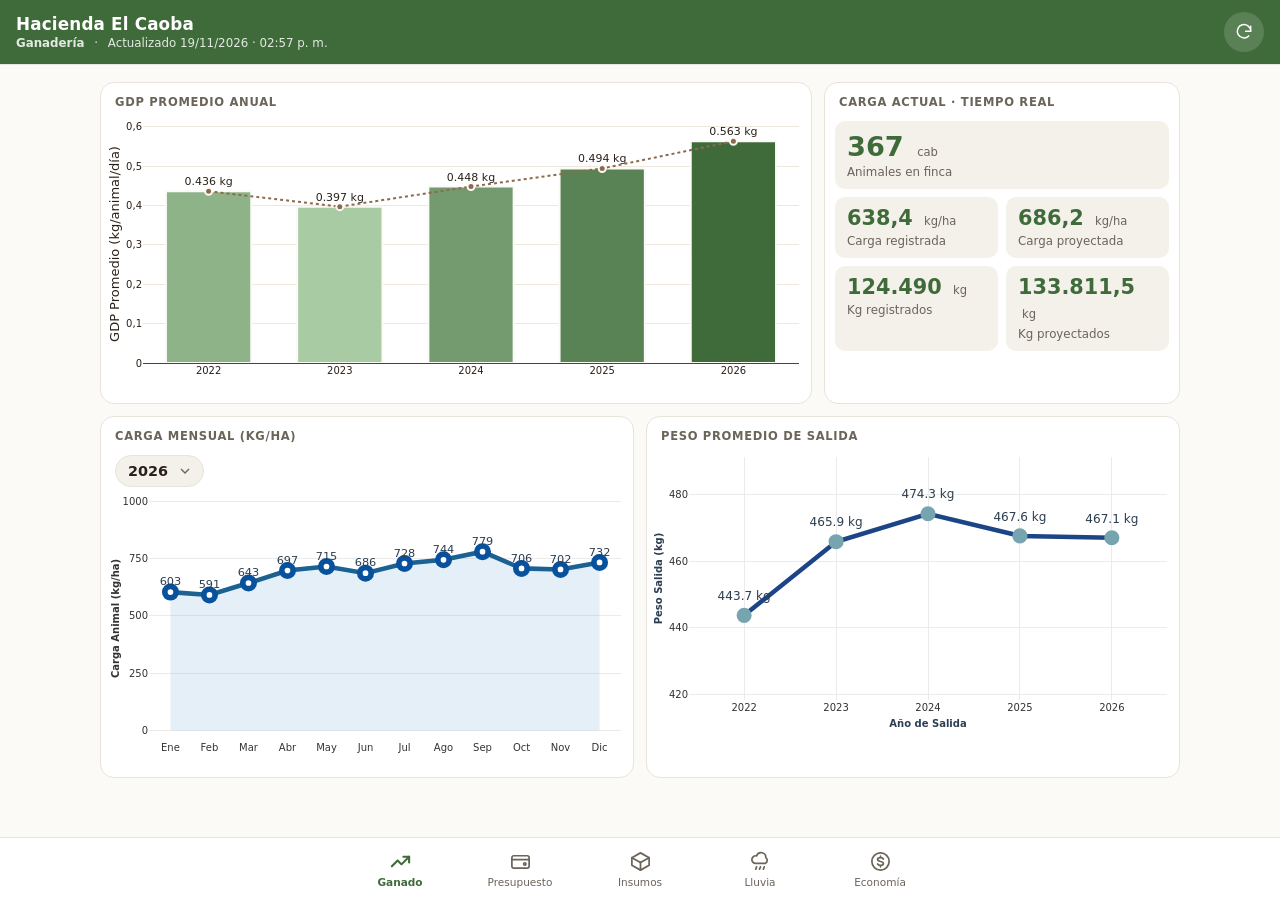
